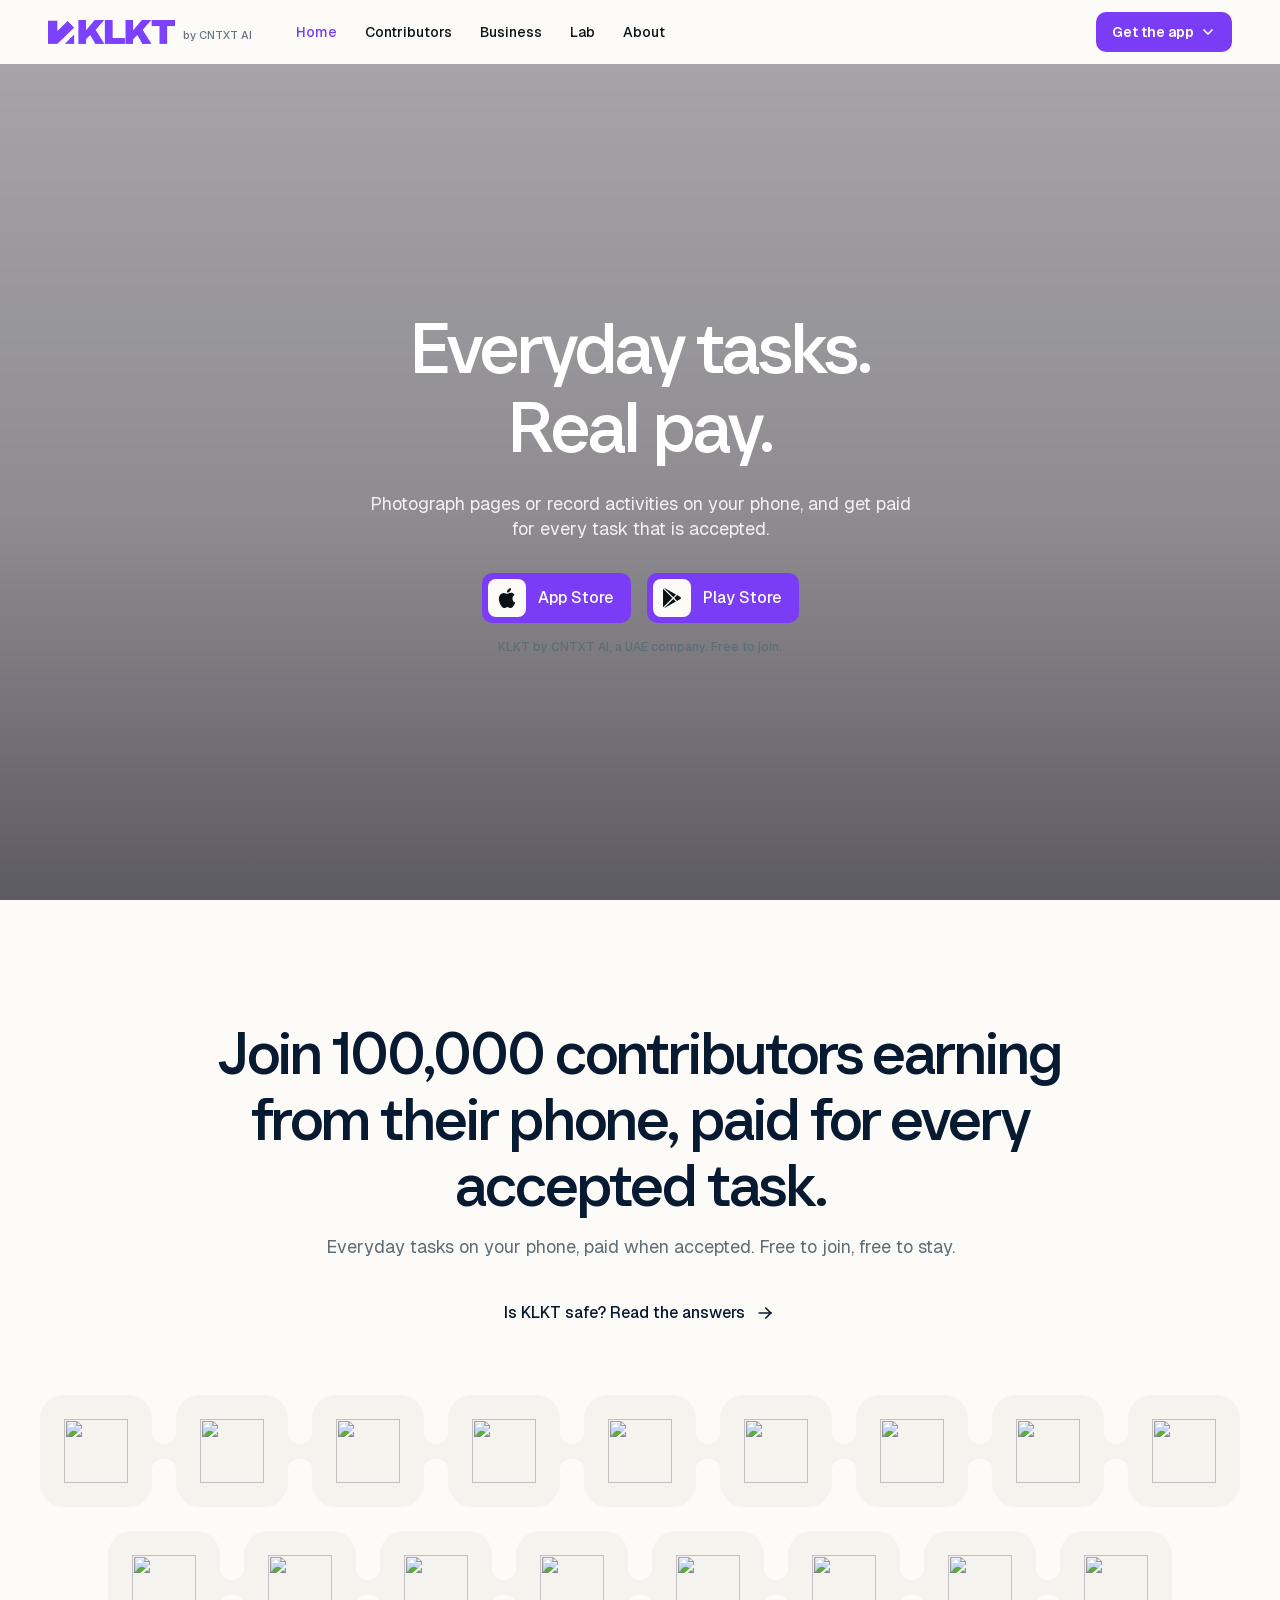
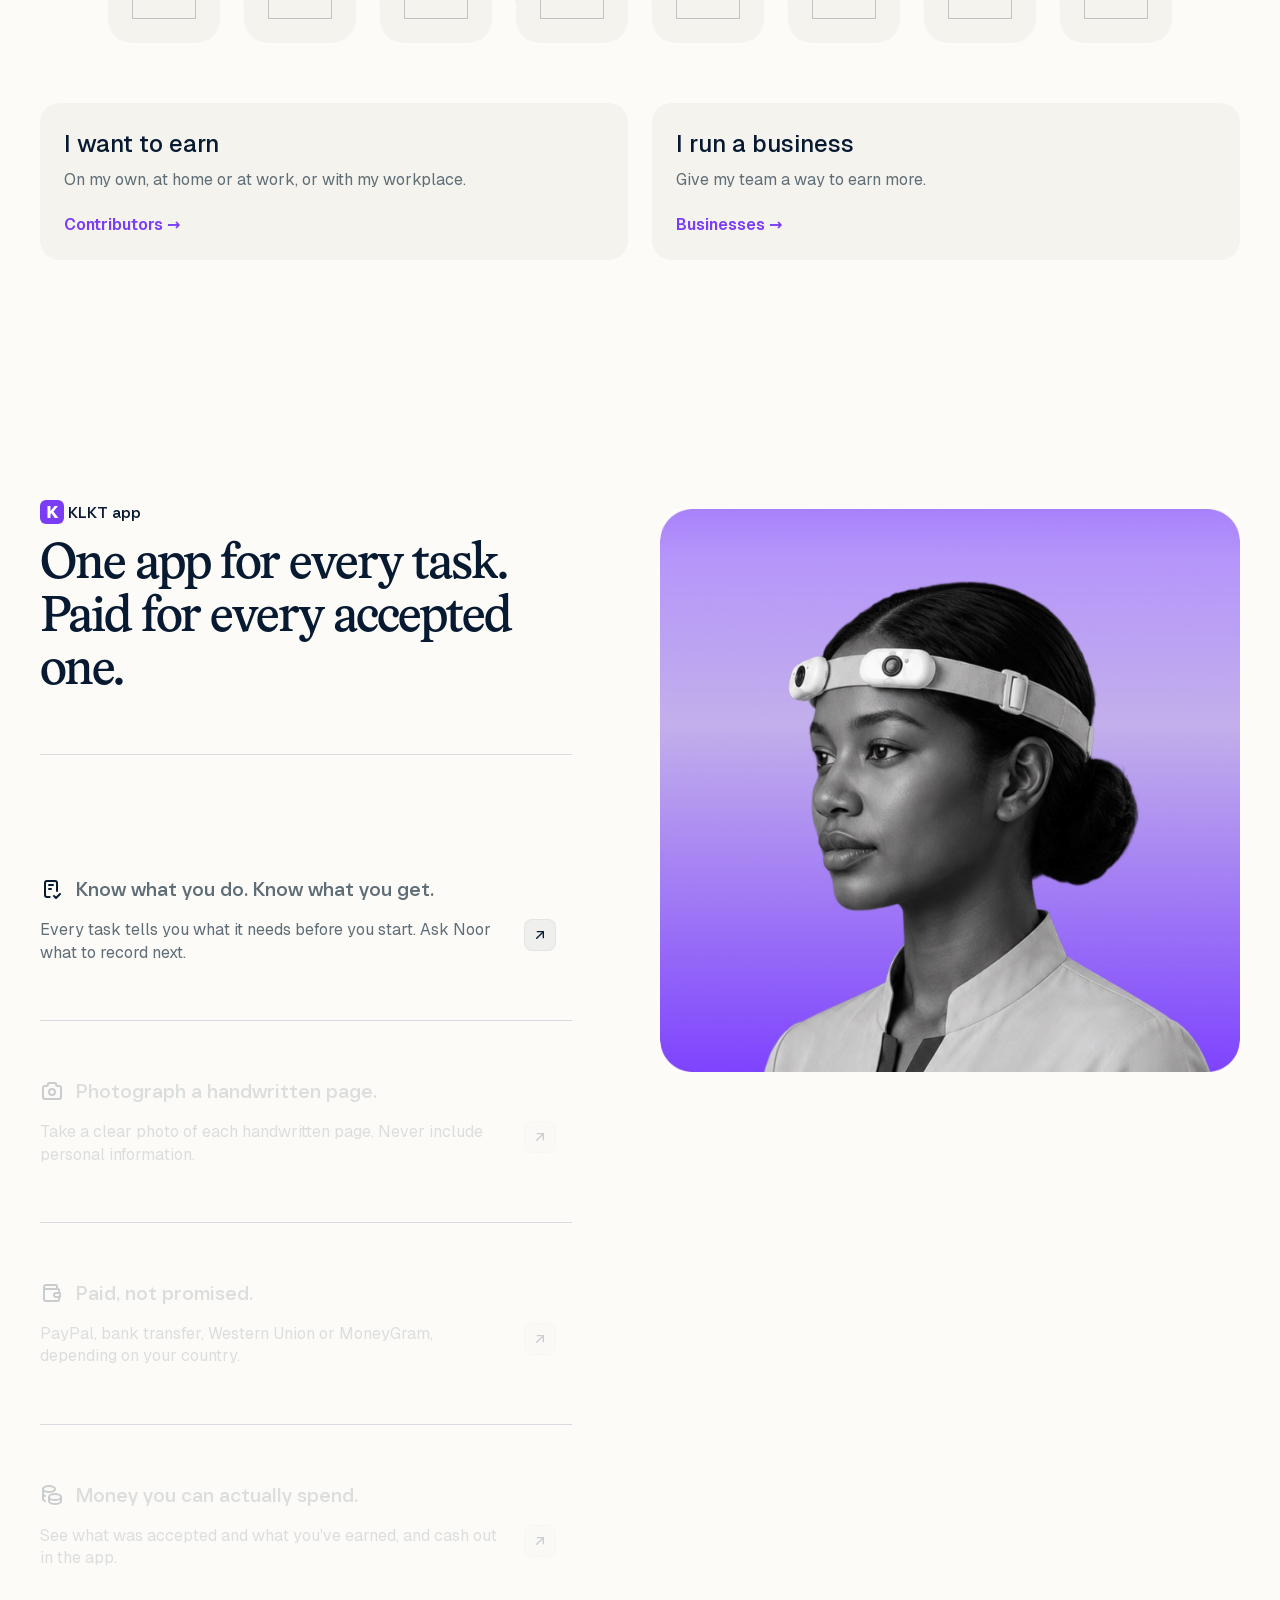
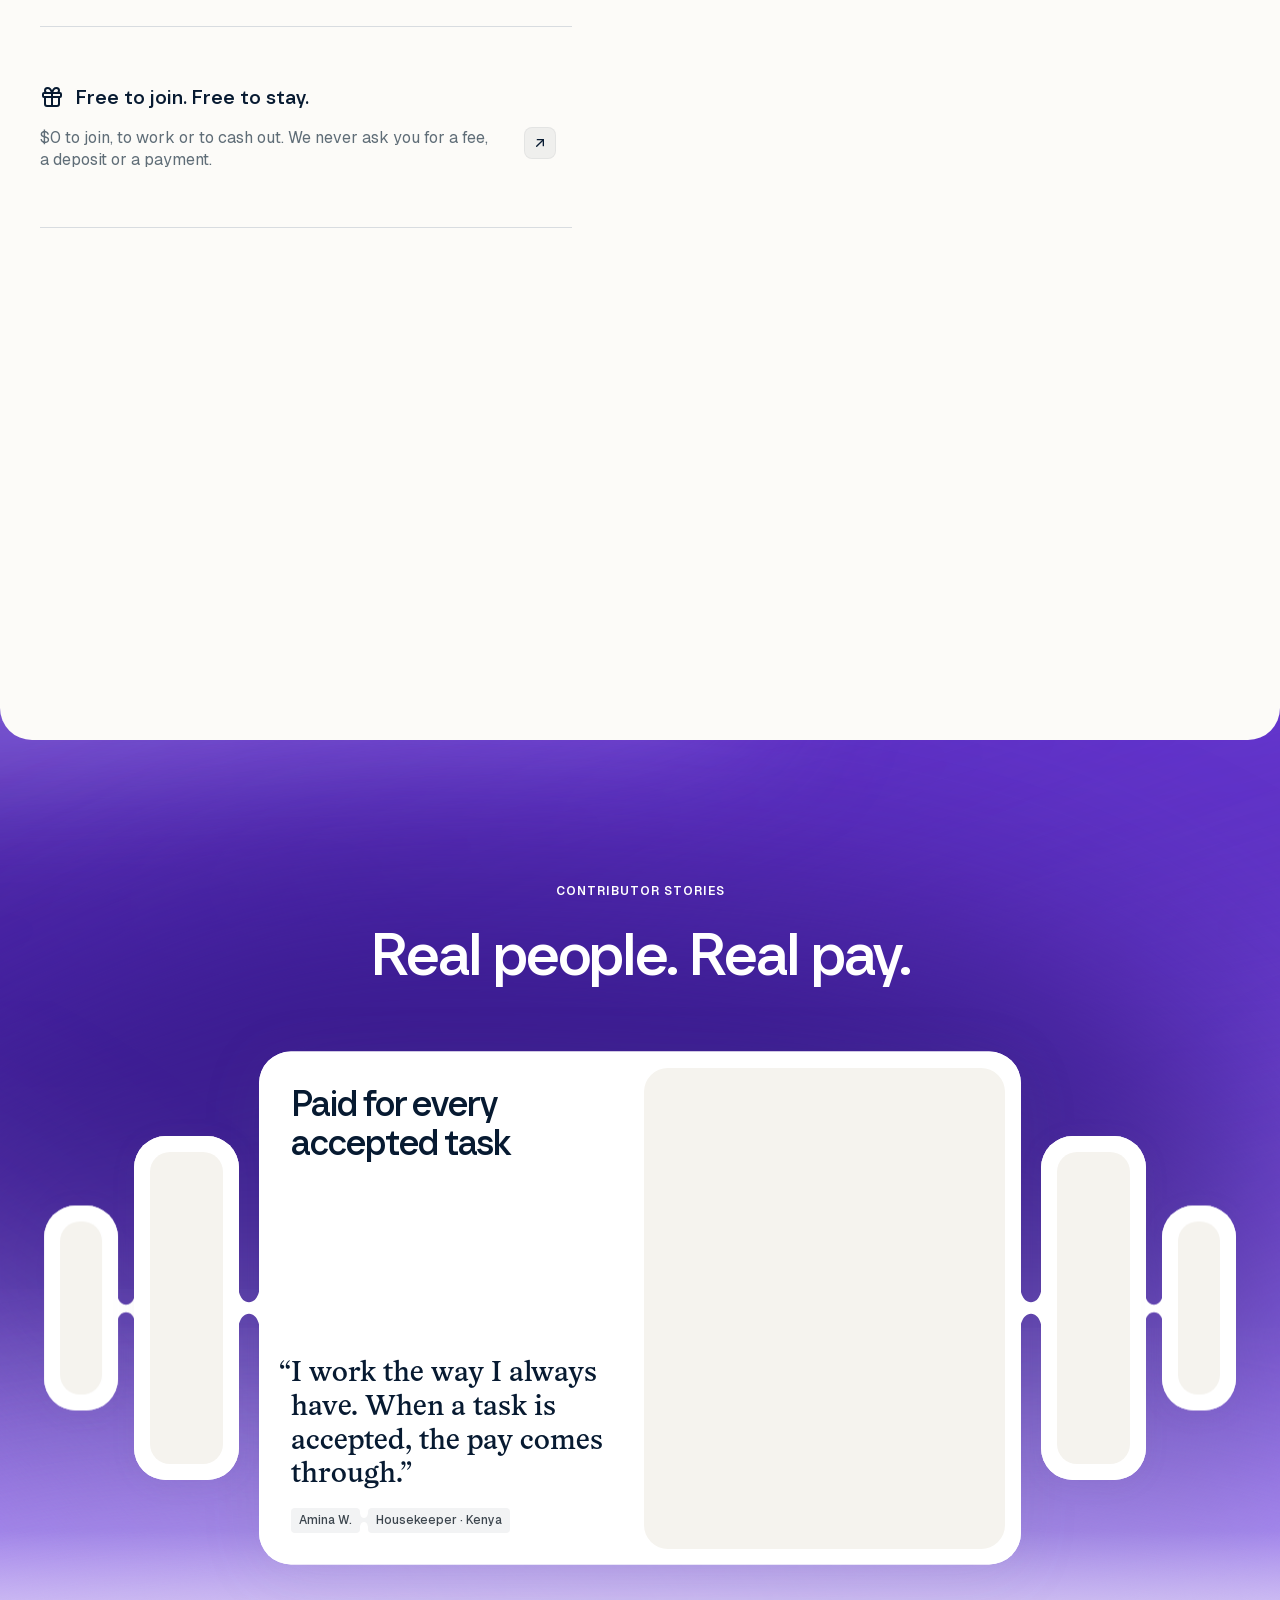
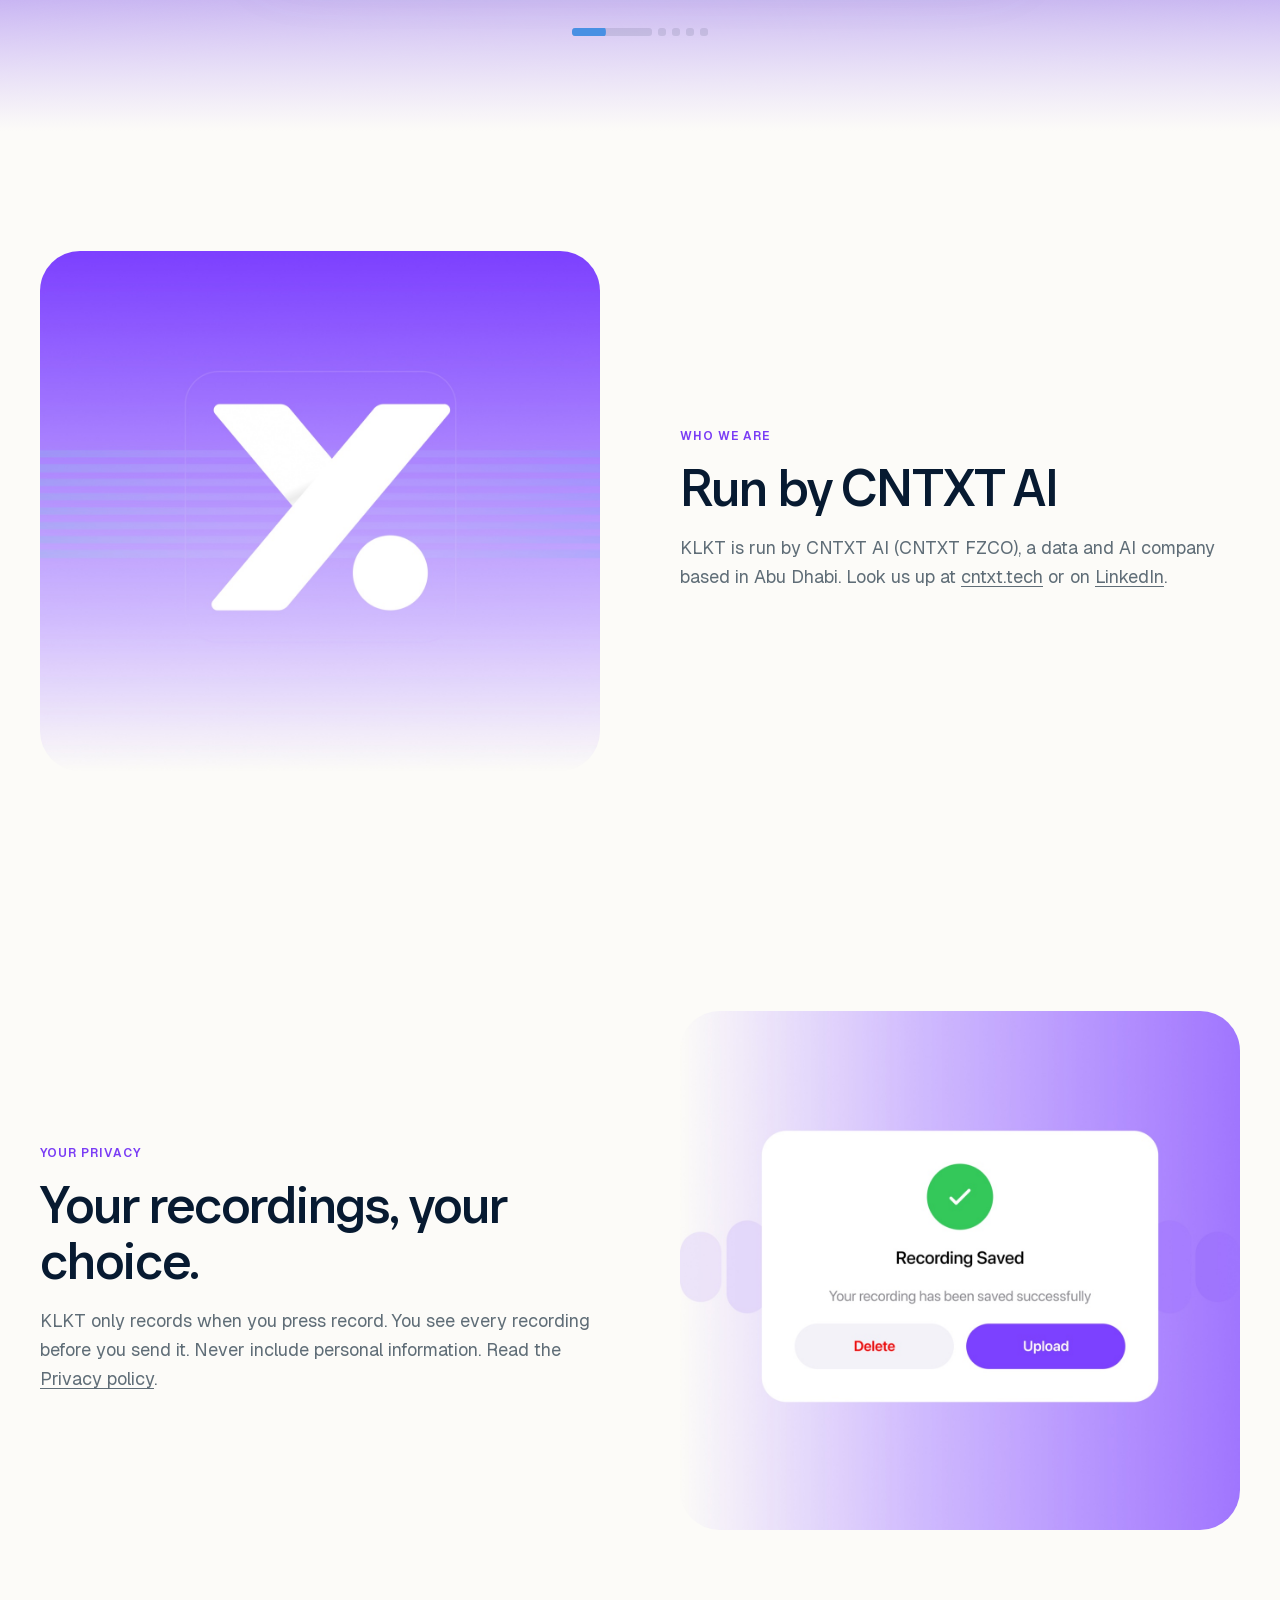
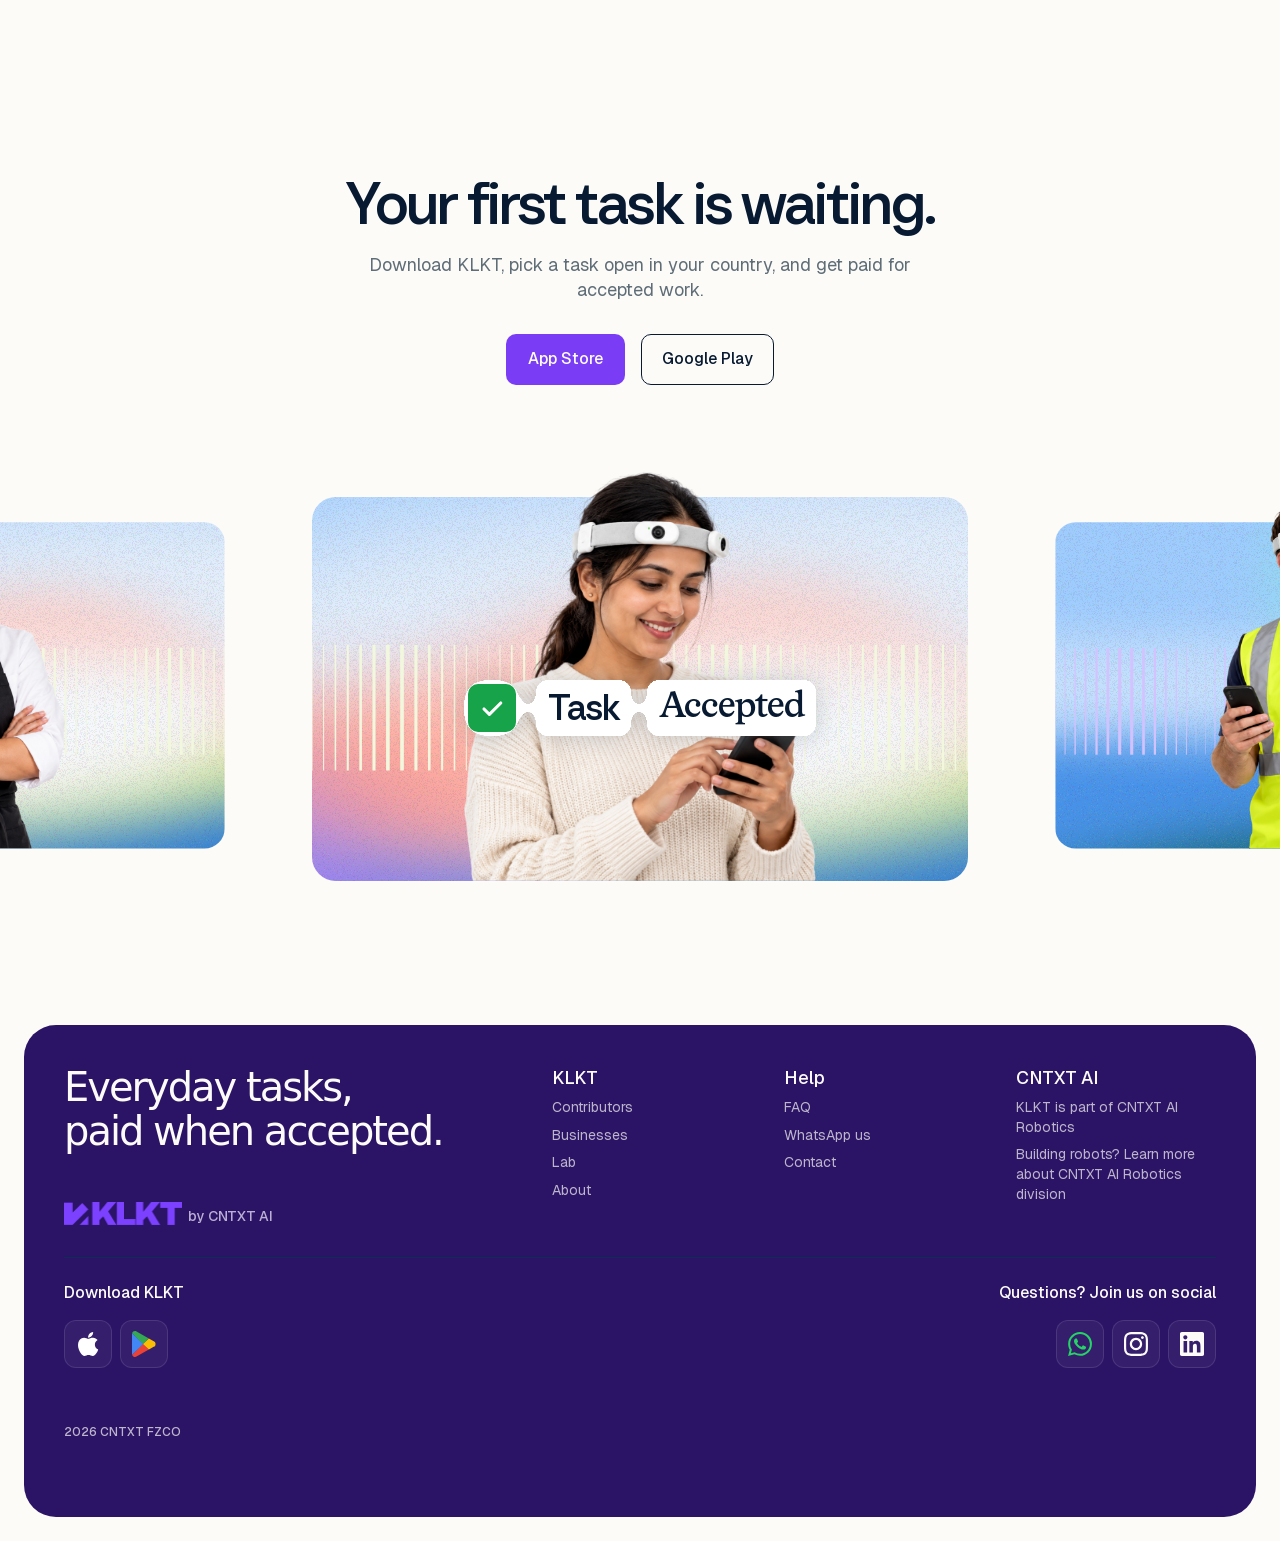
==== index.html @ 57161ffd "KLKT site: purple buttons, dark purple footer, remove Intercom chat, page titles and favicon" ====
<html lang="en" class="gab-dismissed" data-browser-extension-detection-initialized="true" style="--header-height: 64px;"><head>
		<script type="text/javascript" src="https://evs.s.calendly.com/next-integrations/middleware/analytics.js-middleware-braze-deduplicate/latest/analytics.js-middleware-braze-deduplicate.js.gz" async="" status="loaded"></script><script type="text/javascript" src="https://evs.s.calendly.com/next-integrations/actions/braze-cloud-plugins/c3dbe2dde9d1804663f0.js" async="" status="loaded"></script><script type="text/javascript" src="https://evs.s.calendly.com/next-integrations/actions/amplitude-plugins/f12a4347e1080fb88155.js" async="" status="loaded"></script><script async="" type="text/javascript" id="__radar__" data-settings="{&quot;cdn&quot;:&quot;cdn.claydar.com&quot;,&quot;apiEndpoint&quot;:&quot;https://api.claydar.com&quot;,&quot;profileId&quot;:&quot;cCpNK8AfM9&quot;,&quot;namespace&quot;:&quot;Claydar&quot;}" src="https://cdn.claydar.com/releases/latest/radar.min.js"></script><script src="https://x.clearbitjs.com/v2/pk_65525065faa0a9836c4105caaab84789/tracking.min.js" referrerpolicy="strict-origin-when-cross-origin" async=""></script><script src="https://x.clearbitjs.com/v2/pk_65525065faa0a9836c4105caaab84789/destinations.min.js" referrerpolicy="strict-origin-when-cross-origin" async=""></script><script type="text/javascript" async="" src="//munchkin.marketo.net/165/munchkin.js"></script><script async="" src="https://snap.licdn.com/li.lms-analytics/insight.old.min.js"></script><script type="text/javascript" async="" src="https://snap.licdn.com/li.lms-analytics/insight.min.js"></script><script type="text/javascript" async="" src="https://www.googletagmanager.com/gtag/js?id=AW-725106552&amp;cx=c&amp;gtm=4e69u2"></script><script async="" src="https://www.googletagmanager.com/gtm.js?id=GTM-W3RGHP8"></script><script>
			(function (m, a, z, e) {
				var s, t;
				try {
					t = m.sessionStorage.getItem('maze-us');
				} catch (err) {}

				if (!t) {
					t = new Date().getTime();
					try {
						m.sessionStorage.setItem('maze-us', t);
					} catch (err) {}
				}

				s = a.createElement('script');
				s.src = z + '?apiKey=' + e;
				s.crossorigin = 'crossorigin';
				s.async = true;
				a.getElementsByTagName('head')[0].appendChild(s);
				m.mazeUniversalSnippetApiKey = e;
			})(window, document, 'https://snippet.maze.co/maze-universal-loader.js', 'f7d8a032-7fe8-4549-a433-ecbaf290cbaa');
		</script><script src="https://snippet.maze.co/maze-universal-loader.js?apiKey=f7d8a032-7fe8-4549-a433-ecbaf290cbaa" async=""></script>
		<meta charset="utf-8"><link rel="icon" href="data:,"><meta name="viewport" content="width=device-width, initial-scale=1.0"><meta name="description" content="Photograph pages or record activities on your phone, and get paid for every task that is accepted. Free to join. Run by CNTXT AI, a UAE company."><meta name="slack-app-id" content="A01L99LFRD1"><title>KLKT by CNTXT AI: Everyday tasks. Real pay.</title><meta name="robots" content="index, follow"><link rel="canonical" href="https://calendly.com"><link rel="alternate" hreflang="x-default" href="https://calendly.com"><link rel="alternate" hreflang="en" href="https://calendly.com"><link rel="alternate" hreflang="fr" href="https://calendly.com/fr"><link rel="alternate" hreflang="es" href="https://calendly.com/es"><link rel="alternate" hreflang="de" href="https://calendly.com/de"><link rel="alternate" hreflang="pt" href="https://calendly.com/pt"><meta property="og:title" content="KLKT by CNTXT AI: Everyday tasks. Real pay."><meta property="og:description" content="Photograph pages or record activities on your phone, and get paid for every task that is accepted. Free to join. Run by CNTXT AI, a UAE company."><meta property="og:url" content="https://calendly.com"><meta property="og:site_name" content="KLKT by CNTXT AI"><meta property="og:image" content="https://calendly.com/media/OgImage-v2.png"><meta property="og:type" content="website"><meta name="twitter:card" content="summary_large_image"><meta name="twitter:title" content="KLKT by CNTXT AI: Everyday tasks. Real pay."><meta name="twitter:description" content="Photograph pages or record activities on your phone, and get paid for every task that is accepted. Free to join. Run by CNTXT AI, a UAE company."><meta name="twitter:image" content="https://calendly.com/media/OgImage-v2.png"><script type="application/ld+json">{"@context":"https://schema.org","@graph":[{"@type":"Organization","@id":"https://calendly.com#organization","name":"Calendly","url":"https://calendly.com","logo":{"@type":"ImageObject","@id":"https://calendly.com#logo","url":"https://calendly.com/media/logo.svg","contentUrl":"https://calendly.com/media/logo.svg"},"sameAs":["https://x.com/calendly","https://www.facebook.com/Calendly","https://www.instagram.com/calendly","https://www.youtube.com/c/Calendly","https://www.linkedin.com/company/calendly/life/lifeatcalendly"]},{"@type":"WebSite","@id":"https://calendly.com#website","url":"https://calendly.com","name":"Calendly","publisher":{"@id":"https://calendly.com#organization"}}]}</script><script>(function(){const sidecarClientKey = "client-P1rPx0qCePYh8uvPAHpIxoJ3PTiKIbrto2nhpxbj4hC";
const sidecarEnvironment = "production";
const sidecarEnabled = false;
const sidecarScriptUrl = "";

(function () {
	const sidecarScriptId = 'statsig-sidecar-script';
	const stableIdStorageKey = 'STATSIG_LOCAL_STORAGE_STABLE_ID';
	const targetingGroup = 'C0004';
	const fallbackTimeoutMs = 3000;

	function getCookie(name) {
		const prefix = name + '=';
		const cookie = document.cookie.split('; ').find(function (value) {
			return value.indexOf(prefix) === 0;
		});

		if (!cookie) return null;

		try {
			return decodeURIComponent(cookie.slice(prefix.length));
		} catch {
			return null;
		}
	}

	function getOptanonGroups() {
		const value = getCookie('OptanonConsent');
		if (!value) return null;

		const groupsParam = value.split('&').find(function (part) {
			return part.indexOf('groups=') === 0;
		});
		if (!groupsParam) return null;

		return groupsParam.slice('groups='.length).split(',').filter(function (group) {
			return group.slice(-2) === ':1';
		}).map(function (group) {
			return group.split(':')[0];
		});
	}

	function getActiveGroups() {
		// Match the shared OneTrust helper: an initialized empty runtime
		// value must override a stale OptanonConsent cookie.
		if (typeof window.OnetrustActiveGroups === 'string') {
			return window.OnetrustActiveGroups.split(',').filter(Boolean);
		}

		const cookieGroups = getOptanonGroups();

		return cookieGroups || [];
	}

	function targetingConsentGranted() {
		return getActiveGroups().indexOf(targetingGroup) !== -1;
	}

	function syncConsentMarker() {
		window.__calendlyStatsigTargetingConsentGranted = targetingConsentGranted();
	}

	function getStorageValue(key) {
		try {
			return localStorage.getItem(key);
		} catch {
			return null;
		}
	}

	function setStorageValue(key, value) {
		try {
			localStorage.setItem(key, value);
		} catch {
			// Storage can be unavailable in privacy-restricted browsers.
		}
	}

	function getAnonymousId() {
		let anonymousId = getCookie('cal_anonymous_id');
		if (anonymousId) return anonymousId;
		if (!window.crypto || !window.crypto.randomUUID) return '';

		anonymousId = window.crypto.randomUUID();
		const expires = new Date();
		expires.setFullYear(expires.getFullYear() + 1);
		document.cookie = 'cal_anonymous_id=' + encodeURIComponent(anonymousId)
						+ '; expires=' + expires.toUTCString() + '; path=/; SameSite=Lax';

		return anonymousId;
	}

	function getStableId() {
		const existingId = getStorageValue(stableIdStorageKey);
		if (existingId) return existingId;
		if (!window.crypto || !window.crypto.randomUUID) return '';

		const stableId = window.crypto.randomUUID();
		setStorageValue(stableIdStorageKey, stableId);

		return stableId;
	}

	function buildUser() {
		const hasTargetingConsent = targetingConsentGranted();
		const existingAnonymousId = getCookie('cal_anonymous_id');
		const anonymousId = hasTargetingConsent ? getAnonymousId() : existingAnonymousId;
		const stableId = hasTargetingConsent ? getStableId() : '';
		const userId = getStorageValue('ajs_user_id') || anonymousId || undefined;
		const userData = getStorageValue('userData');
		let email;

		try {
			email = userData ? JSON.parse(userData).email : undefined;
		} catch {
			email = undefined;
		}

		return {
			userID: userId,
			customIDs: {
				...(anonymousId && { cal_anonymous_id: anonymousId }),
				...(stableId && { stableID: stableId }),
			},
			email: email,
			locale: (document.documentElement.lang || 'en-US').replace('-US', ''),
			custom: {
				loggedIn: getStorageValue('CALENDLY_AUTHENTICATED_USER_STATUS') === 'true',
				screenWidth: window.innerWidth,
			},
		};
	}

	window.__calendlyStatsigGetUser = function () {
		const user = buildUser();
		window.statsigUser = user;

		return user;
	};

	function getScriptUrl() {
		if (!sidecarEnabled || !sidecarScriptUrl) return null;

		const url = new URL(sidecarScriptUrl, window.location.origin);
		if (!url.searchParams.has('apikey')) url.searchParams.set('apikey', sidecarClientKey);

		return url.toString();
	}

	function runtimeOptions() {
		return {
			loggingEnabled: 'browser-only',
			disableStorage: false,
			networkConfig: {
				api: 'https://ss.calendly.com',
				logEventUrl: 'https://ss.calendly.com/prod-health',
				initializeUrl: 'https://ss.calendly.com/prod-sync',
			},
			environment: sidecarEnvironment ? { tier: sidecarEnvironment } : undefined,
		};
	}

	function clearVisualFallback() {
		document.documentElement.removeAttribute('data-statsig-sidecar-pending');
	}

	function startVisualFallback() {
		document.documentElement.setAttribute('data-statsig-sidecar-pending', 'true');
		window.setTimeout(function () {
			if (!window.__calendlyStatsigSidecarLoaded) clearVisualFallback();
		}, fallbackTimeoutMs);
	}

	function handleSidecarLoad() {
		if (window.__calendlyStatsigSidecarRevoked || !targetingConsentGranted()) {
			const script = document.getElementById(sidecarScriptId);
			if (script) script.remove();
			window.__calendlyStatsigSidecarLoading = false;
			clearVisualFallback();

			return;
		}

		window.__calendlyStatsigSidecarLoaded = true;
		window.__calendlyStatsigSidecarLoading = false;
		clearVisualFallback();
	}

	function handleSidecarError() {
		window.__calendlyStatsigSidecarLoading = false;
		window.__calendlyStatsigSidecarLoaded = false;
		clearVisualFallback();
	}

	window.__calendlyStatsigSidecarOnload = handleSidecarLoad;
	window.__calendlyStatsigSidecarOnerror = handleSidecarError;
	syncConsentMarker();
	window.__calendlyStatsigSidecarExposureQueue = window.__calendlyStatsigSidecarExposureQueue || [];
	window.statsigSidecarConfig = {
		onExperimentEvaluation: function (event) {
			const experiment = event && (event.experimentName || event.experiment?.name);
			const group = event && event.groupName;
			if (!experiment || !group) return;

			const exposure = {
				experiment: experiment,
				group: group
			};
			window.__calendlyStatsigSidecarExposureQueue.push(exposure);
			window.dispatchEvent(new CustomEvent('calendly:statsig-sidecar-exposure', { detail: exposure }));
		},
	};

	function loadSidecar(synchronous) {
		if (!sidecarEnabled || !targetingConsentGranted()) return;
		if (window.__calendlyStatsigSidecarLoaded || window.__calendlyStatsigSidecarLoading) return;
		if (document.getElementById(sidecarScriptId)) return;

		window.__calendlyStatsigSidecarRevoked = false;
		const user = window.__calendlyStatsigGetUser();
		const source = getScriptUrl();
		if (!user || !source) return;

		window.statsigOptions = runtimeOptions();
		window.__calendlyStatsigSidecarLoading = true;
		if (!synchronous) startVisualFallback();

		if (synchronous && document.readyState === 'loading') {
			const escapedSource = source.replace(/&/g, '&amp;').replace(/"/g, '&quot;');
			document.write(
				'<script id="' + sidecarScriptId + '" src="' + escapedSource
							+ '" onload="window.__calendlyStatsigSidecarOnload()"'
							+ ' onerror="window.__calendlyStatsigSidecarOnerror()"><\\/script>',
			);

			return;
		}

		const script = document.createElement('script');
		script.id = sidecarScriptId;
		script.src = source;
		script.async = false;
		script.onload = handleSidecarLoad;
		script.onerror = handleSidecarError;
		document.head.appendChild(script);
	}

	function revokeSidecar() {
		window.__calendlyStatsigSidecarRevoked = true;
		const script = document.getElementById(sidecarScriptId);
		const hadPendingRuntime = Boolean(script || window.__calendlyStatsigSidecarLoading);
		if (script && !window.__calendlyStatsigSidecarLoaded) script.remove();
		window.__calendlyStatsigSidecarLoading = false;
		clearVisualFallback();

		const instance = window.StatsigSidecar && window.StatsigSidecar.getStatsigInstance
			? window.StatsigSidecar.getStatsigInstance()
			: window.__STATSIG__ && window.__STATSIG__.instance
				? window.__STATSIG__.instance()
				: null;

		if (instance && instance.updateRuntimeOptions) {
			instance.updateRuntimeOptions({
				loggingEnabled: 'disabled',
				disableStorage: true,
			});
		}

		if ((window.__calendlyStatsigSidecarLoaded || hadPendingRuntime)
						&& !window.__calendlyStatsigSidecarRevocationHandled) {
			window.__calendlyStatsigSidecarRevocationHandled = true;
			window.location.reload();
		}
	}

	loadSidecar(true);
	window.addEventListener('OneTrustGroupsUpdated', function () {
		syncConsentMarker();
		if (targetingConsentGranted()) {
			loadSidecar(false);
		} else {
			revokeSidecar();
		}
	});
	window.addEventListener('calendly:statsig-consent-granted', function (event) {
		const { user } = (event && event.detail) || {};
		if (user) window.statsigUser = user;
		loadSidecar(false);
	});
}());
})();</script><style>
			[data-statsig-experiment-pending] {
				visibility: hidden;
			}
		</style><script type="module" src="/_astro/StatsigSectionExperiments.astro_astro_type_script_index_0_lang.CC1YkrfI.js"></script><script>(function(){const gtmId = "GTM-W3RGHP8";

    (function (w, d, s, l, i) {
    	w[l] = w[l] || [];
    	w[l].push({
    		'gtm.start': new Date().getTime(),
    		'event': 'gtm.js',
    	});
    	const [f] = d.getElementsByTagName(s);
    	const j = d.createElement(s);
    	const dl = l !== 'dataLayer' ? '&l=' + l : '';
    	j.async = true;
    	j.src = 'https://www.googletagmanager.com/gtm.js?id=' + i + dl;
    	f.parentNode.insertBefore(j, f);
    })(window, document, 'script', 'dataLayer', gtmId);
  })();</script><script>
	(function () {
		if (window.MktoForms2 || document.getElementById('marketo-forms2-script')) return;
		const script = document.createElement('script');
		script.src = 'https://pages.calendly.com/js/forms2/js/forms2.min.js';
		script.async = true;
		script.id = 'marketo-forms2-script';
		document.head.appendChild(script);
	})();
 </script><script src="https://pages.calendly.com/js/forms2/js/forms2.min.js" async="" id="marketo-forms2-script"></script><script type="module">var e=`ketch-script`;(()=>{if(typeof window>`u`||document.getElementById(e))return;window.semaphore=window.semaphore??[],window.ketch=function(){window.semaphore?.push(arguments)},new URLSearchParams(window.location.search).get(`privacy-center`)&&window.ketch(`showPreferences`);let t=document.createElement(`script`);t.id=e,t.type=`text/javascript`,t.src=`https://global.ketchcdn.com/web/v3/config/calendly/website_smart_tag/boot.js`,t.defer=!0,t.async=!0,document.head.appendChild(t)})();</script><link rel="stylesheet" href="/_astro/layouts.DsStj0DX.css"><style>[data-blog-post-anchors] :is(h2,h3,h4,h5,h6)[id]{scroll-margin-top:calc(var(--header-height) + var(--blog-nav-height) + 28px)}[data-longform-anchors] section[id]{scroll-margin-top:calc(var(--header-nav-height) + 64px)}@media (width>=1024px){[data-longform-anchors] section[id]{scroll-margin-top:var(--header-nav-height)}}
</style><link rel="stylesheet" href="/_astro/src.CY4XUkqM.css"><link rel="stylesheet" href="/_astro/PdfEmbed.DUl7Si7L.css"><link rel="stylesheet" href="/_astro/src.lnULwviv.css"><script src="https://snippet.maze.co/static/f25074e91eac4b4e07b36f3ce2a088e366ad951d/contextualScaffold.js" async=""></script><script type="application/javascript" async="" src="https://tracking.g2crowd.com/attribution_tracking/conversions/5374.js?p=https://calendly.com/&amp;e="></script><script type="text/javascript" async="" src="//munchkin.marketo.net/munchkin.js"></script><script id="ketch-script" type="text/javascript" src="https://global.ketchcdn.com/web/v3/config/calendly/website_smart_tag/boot.js" defer="" async=""></script><script src="https://cdn.cookielaw.org/scripttemplates/202508.2.0/otBannerSdk.js" async="" type="text/javascript"></script><style id="onetrust-style">#onetrust-banner-sdk .onetrust-vendors-list-handler{cursor:pointer;color:#1f96db;font-size:inherit;font-weight:bold;text-decoration:none;margin-left:5px}#onetrust-banner-sdk .onetrust-vendors-list-handler:hover{color:#1f96db}#onetrust-banner-sdk:focus{outline:2px solid #000;outline-offset:-2px}#onetrust-banner-sdk a:focus{outline:2px solid #000}#onetrust-banner-sdk #onetrust-accept-btn-handler,#onetrust-banner-sdk #onetrust-reject-all-handler,#onetrust-banner-sdk #onetrust-pc-btn-handler{outline-offset:1px}#onetrust-banner-sdk.ot-bnr-w-logo .ot-bnr-logo{height:64px;width:64px}#onetrust-banner-sdk .ot-tcf2-vendor-count.ot-text-bold{font-weight:bold}#onetrust-banner-sdk .ot-button-order-0{order:0}#onetrust-banner-sdk .ot-button-order-1{order:1}#onetrust-banner-sdk .ot-button-order-2{order:2}#onetrust-banner-sdk #onetrust-close-btn-container svg{height:10px;width:10px;pointer-events:none}#onetrust-banner-sdk .ot-close-icon,#onetrust-pc-sdk .ot-close-icon,#ot-sync-ntfy .ot-close-icon{background-size:contain;background-repeat:no-repeat;background-position:center;height:12px;width:12px}#onetrust-banner-sdk .powered-by-logo,#onetrust-banner-sdk .ot-pc-footer-logo a,#onetrust-pc-sdk .powered-by-logo,#onetrust-pc-sdk .ot-pc-footer-logo a,#ot-sync-ntfy .powered-by-logo,#ot-sync-ntfy .ot-pc-footer-logo a{background-size:contain;background-repeat:no-repeat;background-position:center;height:25px;width:152px;display:block;text-decoration:none;font-size:.75em}#onetrust-banner-sdk .powered-by-logo:hover,#onetrust-banner-sdk .ot-pc-footer-logo a:hover,#onetrust-pc-sdk .powered-by-logo:hover,#onetrust-pc-sdk .ot-pc-footer-logo a:hover,#ot-sync-ntfy .powered-by-logo:hover,#ot-sync-ntfy .ot-pc-footer-logo a:hover{color:#565656}#onetrust-banner-sdk h3 *,#onetrust-banner-sdk h4 *,#onetrust-banner-sdk h6 *,#onetrust-banner-sdk button *,#onetrust-banner-sdk a[data-parent-id] *,#onetrust-banner-sdk p[role=heading] *,#onetrust-pc-sdk h3 *,#onetrust-pc-sdk h4 *,#onetrust-pc-sdk h6 *,#onetrust-pc-sdk button *,#onetrust-pc-sdk a[data-parent-id] *,#onetrust-pc-sdk p[role=heading] *,#ot-sync-ntfy h3 *,#ot-sync-ntfy h4 *,#ot-sync-ntfy h6 *,#ot-sync-ntfy button *,#ot-sync-ntfy a[data-parent-id] *,#ot-sync-ntfy p[role=heading] *{font-size:inherit;font-weight:inherit;color:inherit}#onetrust-banner-sdk .ot-hide,#onetrust-pc-sdk .ot-hide,#ot-sync-ntfy .ot-hide{display:none !important}#onetrust-banner-sdk button.ot-link-btn:hover,#onetrust-pc-sdk button.ot-link-btn:hover,#ot-sync-ntfy button.ot-link-btn:hover{text-decoration:underline;opacity:1}#onetrust-pc-sdk .ot-sdk-row .ot-sdk-column{padding:0}#onetrust-pc-sdk .ot-sdk-container{padding-right:0}#onetrust-pc-sdk .ot-sdk-row{flex-direction:initial;width:100%}#onetrust-pc-sdk [type=checkbox]:checked,#onetrust-pc-sdk [type=checkbox]:not(:checked){pointer-events:initial}#onetrust-pc-sdk [type=checkbox]:disabled+label::before,#onetrust-pc-sdk [type=checkbox]:disabled+label:after,#onetrust-pc-sdk [type=checkbox]:disabled+label{pointer-events:none;opacity:.8}#onetrust-pc-sdk #vendor-list-content{transform:translate3d(0, 0, 0)}#onetrust-pc-sdk li input[type=checkbox]{z-index:1}#onetrust-pc-sdk li .ot-checkbox label{z-index:2}#onetrust-pc-sdk li .ot-checkbox input[type=checkbox]{height:auto;width:auto}#onetrust-pc-sdk li .host-title a,#onetrust-pc-sdk li .ot-host-name a,#onetrust-pc-sdk li .accordion-text,#onetrust-pc-sdk li .ot-acc-txt{z-index:2;position:relative}#onetrust-pc-sdk input{margin:3px .1ex}#onetrust-pc-sdk .pc-logo,#onetrust-pc-sdk .ot-pc-logo{height:60px;width:180px;background-position:center;background-size:contain;background-repeat:no-repeat;display:inline-flex;justify-content:center;align-items:center}#onetrust-pc-sdk .pc-logo img,#onetrust-pc-sdk .ot-pc-logo img{max-height:100%;max-width:100%}#onetrust-pc-sdk .pc-logo svg,#onetrust-pc-sdk .ot-pc-logo svg{height:60px;width:180px}#onetrust-pc-sdk #close-pc-btn-handler>svg{margin:auto;display:block;height:12px;width:12px}#onetrust-pc-sdk .screen-reader-only,#onetrust-pc-sdk .ot-scrn-rdr,.ot-sdk-cookie-policy .screen-reader-only,.ot-sdk-cookie-policy .ot-scrn-rdr{border:0;clip:rect(0 0 0 0);height:1px;margin:-1px;overflow:hidden;padding:0;position:absolute;width:1px}#onetrust-pc-sdk.ot-fade-in,.onetrust-pc-dark-filter.ot-fade-in,#onetrust-banner-sdk.ot-fade-in{animation-name:onetrust-fade-in;animation-duration:400ms;animation-timing-function:ease-in-out}#onetrust-pc-sdk.ot-hide{display:none !important}.onetrust-pc-dark-filter.ot-hide{display:none !important}#ot-sdk-btn.ot-sdk-show-settings,#ot-sdk-btn.optanon-show-settings{color:#fff;background-color:#468254;height:auto;white-space:normal;word-wrap:break-word;padding:.8em 2em;font-size:.8em;line-height:1.2;cursor:pointer;-moz-transition:.1s ease;-o-transition:.1s ease;-webkit-transition:1s ease;transition:.1s ease}#ot-sdk-btn.ot-sdk-show-settings:hover,#ot-sdk-btn.optanon-show-settings:hover{color:#fff;background-color:#2c6415}#ot-sdk-btn.ot-sdk-show-settings:active,#ot-sdk-btn.optanon-show-settings:active{color:#fff;background-color:#2c6415;border:1px solid rgba(162,192,169,.5)}.onetrust-pc-dark-filter{background:rgba(0,0,0,.5);z-index:2147483646;width:100%;height:100%;overflow:hidden;position:fixed;top:0;bottom:0;left:0}@keyframes onetrust-fade-in{0%{opacity:0}100%{opacity:1}}.ot-cookie-label{text-decoration:underline}@media only screen and (min-width: 426px)and (max-width: 896px)and (orientation: landscape){#onetrust-pc-sdk p{font-size:.75em}}#onetrust-banner-sdk .banner-option-input:focus+label{outline:1px solid #000;outline-style:auto}.category-vendors-list-handler+a:focus,.category-vendors-list-handler+a:focus-visible{outline:2px solid #000}#onetrust-pc-sdk .ot-userid-title{margin-top:10px}#onetrust-pc-sdk .ot-userid-title>span,#onetrust-pc-sdk .ot-userid-timestamp>span{font-weight:700}#onetrust-pc-sdk .ot-userid-desc{font-style:italic}#onetrust-pc-sdk .ot-host-desc a{pointer-events:initial}#onetrust-pc-sdk .ot-ven-hdr>p a{position:relative;z-index:2;pointer-events:initial}#onetrust-pc-sdk .ot-vnd-serv .ot-vnd-item .ot-vnd-info a,#onetrust-pc-sdk .ot-vs-list .ot-vnd-item .ot-vnd-info a{margin-right:auto}#onetrust-pc-sdk .ot-pc-footer-logo svg,#onetrust-pc-sdk .ot-pc-footer-logo img{width:136px;height:16px}#onetrust-pc-sdk .ot-pur-vdr-count{font-weight:400;font-size:.8em;padding-top:3px;display:block}#onetrust-pc-sdk p[role=heading] .ot-pur-vdr-count{font-weight:400 !important;font-size:.8em !important}#onetrust-banner-sdk .ot-optout-signal,#onetrust-pc-sdk .ot-optout-signal{border:1px solid #32ae88;border-radius:3px;padding:5px;margin-bottom:10px;background-color:#f9fffa;font-size:.85rem;line-height:2}#onetrust-banner-sdk .ot-optout-signal .ot-optout-icon,#onetrust-pc-sdk .ot-optout-signal .ot-optout-icon{display:inline;margin-right:5px}#onetrust-banner-sdk .ot-optout-signal svg,#onetrust-pc-sdk .ot-optout-signal svg{height:20px;width:30px}#onetrust-banner-sdk .ot-optout-signal svg.ot-source-sprite,#onetrust-pc-sdk .ot-optout-signal svg.ot-source-sprite{position:relative;bottom:-3px}#onetrust-banner-sdk .ot-optout-signal svg:not(.ot-source-sprite),#onetrust-pc-sdk .ot-optout-signal svg:not(.ot-source-sprite){transform:scale(0.5)}#onetrust-banner-sdk .ot-optout-signal svg:not(.ot-source-sprite) path,#onetrust-pc-sdk .ot-optout-signal svg:not(.ot-source-sprite) path{fill:#32ae88}#onetrust-consent-sdk .ot-general-modal{overflow:hidden;position:fixed;margin:0 auto;top:50%;left:50%;width:40%;padding:1.5rem;max-width:575px;min-width:575px;z-index:2147483647;border-radius:2.5px;transform:translate(-50%, -50%)}#onetrust-consent-sdk .ot-signature-health-group{margin-top:1rem;padding-left:1.25rem;padding-right:1.25rem;margin-bottom:.625rem;width:calc(100% - 2.5rem)}#onetrust-consent-sdk .ot-signature-health-group .ot-signature-health-form{gap:.5rem}#onetrust-consent-sdk .ot-signature-health .ot-signature-health-form{width:70%;gap:.35rem}#onetrust-consent-sdk .ot-signature-health .ot-signature-input{height:38px;padding:6px 10px;background-color:#fff;border:1px solid #d1d1d1;border-radius:4px;box-shadow:none;box-sizing:border-box}#onetrust-consent-sdk .ot-signature-health .ot-signature-subtitle{font-size:1.125rem}#onetrust-consent-sdk .ot-signature-health .ot-signature-group-title{font-size:1.25rem;font-weight:bold}#onetrust-consent-sdk .ot-signature-health,#onetrust-consent-sdk .ot-signature-health-group{display:flex;flex-direction:column;gap:1rem}#onetrust-consent-sdk .ot-signature-health .ot-signature-cont,#onetrust-consent-sdk .ot-signature-health-group .ot-signature-cont{display:flex;flex-direction:column;gap:.25rem}#onetrust-consent-sdk .ot-signature-health .ot-signature-paragraph,#onetrust-consent-sdk .ot-signature-health-group .ot-signature-paragraph{margin:0;line-height:20px;font-size:max(14px,.875rem)}#onetrust-consent-sdk .ot-signature-health .ot-health-signature-error,#onetrust-consent-sdk .ot-signature-health-group .ot-health-signature-error{color:#4d4d4d;font-size:min(12px,.75rem)}#onetrust-consent-sdk .ot-signature-health .ot-signature-buttons-cont,#onetrust-consent-sdk .ot-signature-health-group .ot-signature-buttons-cont{margin-top:max(.75rem,2%);gap:1rem;display:flex;justify-content:flex-end}#onetrust-consent-sdk .ot-signature-health .ot-signature-button,#onetrust-consent-sdk .ot-signature-health-group .ot-signature-button{flex:1;height:auto;color:#fff;cursor:pointer;line-height:1.2;min-width:125px;font-weight:600;font-size:.813em;border-radius:2px;padding:12px 10px;white-space:normal;word-wrap:break-word;word-break:break-word;background-color:#68b631;border:2px solid #68b631}#onetrust-consent-sdk .ot-signature-health .ot-signature-button.reject,#onetrust-consent-sdk .ot-signature-health-group .ot-signature-button.reject{background-color:#fff}#onetrust-consent-sdk .ot-input-field-cont{display:flex;flex-direction:column;gap:.5rem}#onetrust-consent-sdk .ot-input-field-cont .ot-signature-input{width:65%}#onetrust-consent-sdk .ot-signature-health-form{display:flex;flex-direction:column}#onetrust-consent-sdk .ot-signature-health-form .ot-signature-label{margin-bottom:0;line-height:20px;font-size:max(14px,.875rem)}#onetrust-consent-sdk #onetrust-sprite-svg{display:none}@media only screen and (max-width: 600px){#onetrust-consent-sdk .ot-general-modal{min-width:100%}#onetrust-consent-sdk .ot-signature-health .ot-signature-health-form{width:100%}#onetrust-consent-sdk .ot-input-field-cont .ot-signature-input{width:100%}}#onetrust-banner-sdk,#onetrust-pc-sdk,#ot-sdk-cookie-policy,#ot-sync-ntfy{font-size:16px}#onetrust-banner-sdk *,#onetrust-banner-sdk ::after,#onetrust-banner-sdk ::before,#onetrust-pc-sdk *,#onetrust-pc-sdk ::after,#onetrust-pc-sdk ::before,#ot-sdk-cookie-policy *,#ot-sdk-cookie-policy ::after,#ot-sdk-cookie-policy ::before,#ot-sync-ntfy *,#ot-sync-ntfy ::after,#ot-sync-ntfy ::before{-webkit-box-sizing:content-box;-moz-box-sizing:content-box;box-sizing:content-box}#onetrust-banner-sdk div,#onetrust-banner-sdk span,#onetrust-banner-sdk h1,#onetrust-banner-sdk h2,#onetrust-banner-sdk h3,#onetrust-banner-sdk h4,#onetrust-banner-sdk h5,#onetrust-banner-sdk h6,#onetrust-banner-sdk p,#onetrust-banner-sdk img,#onetrust-banner-sdk svg,#onetrust-banner-sdk button,#onetrust-banner-sdk section,#onetrust-banner-sdk a,#onetrust-banner-sdk label,#onetrust-banner-sdk input,#onetrust-banner-sdk ul,#onetrust-banner-sdk li,#onetrust-banner-sdk nav,#onetrust-banner-sdk table,#onetrust-banner-sdk thead,#onetrust-banner-sdk tr,#onetrust-banner-sdk td,#onetrust-banner-sdk tbody,#onetrust-banner-sdk .ot-main-content,#onetrust-banner-sdk .ot-toggle,#onetrust-banner-sdk #ot-content,#onetrust-banner-sdk #ot-pc-content,#onetrust-banner-sdk .checkbox,#onetrust-pc-sdk div,#onetrust-pc-sdk span,#onetrust-pc-sdk h1,#onetrust-pc-sdk h2,#onetrust-pc-sdk h3,#onetrust-pc-sdk h4,#onetrust-pc-sdk h5,#onetrust-pc-sdk h6,#onetrust-pc-sdk p,#onetrust-pc-sdk img,#onetrust-pc-sdk svg,#onetrust-pc-sdk button,#onetrust-pc-sdk section,#onetrust-pc-sdk a,#onetrust-pc-sdk label,#onetrust-pc-sdk input,#onetrust-pc-sdk ul,#onetrust-pc-sdk li,#onetrust-pc-sdk nav,#onetrust-pc-sdk table,#onetrust-pc-sdk thead,#onetrust-pc-sdk tr,#onetrust-pc-sdk td,#onetrust-pc-sdk tbody,#onetrust-pc-sdk .ot-main-content,#onetrust-pc-sdk .ot-toggle,#onetrust-pc-sdk #ot-content,#onetrust-pc-sdk #ot-pc-content,#onetrust-pc-sdk .checkbox,#ot-sdk-cookie-policy div,#ot-sdk-cookie-policy span,#ot-sdk-cookie-policy h1,#ot-sdk-cookie-policy h2,#ot-sdk-cookie-policy h3,#ot-sdk-cookie-policy h4,#ot-sdk-cookie-policy h5,#ot-sdk-cookie-policy h6,#ot-sdk-cookie-policy p,#ot-sdk-cookie-policy img,#ot-sdk-cookie-policy svg,#ot-sdk-cookie-policy button,#ot-sdk-cookie-policy section,#ot-sdk-cookie-policy a,#ot-sdk-cookie-policy label,#ot-sdk-cookie-policy input,#ot-sdk-cookie-policy ul,#ot-sdk-cookie-policy li,#ot-sdk-cookie-policy nav,#ot-sdk-cookie-policy table,#ot-sdk-cookie-policy thead,#ot-sdk-cookie-policy tr,#ot-sdk-cookie-policy td,#ot-sdk-cookie-policy tbody,#ot-sdk-cookie-policy .ot-main-content,#ot-sdk-cookie-policy .ot-toggle,#ot-sdk-cookie-policy #ot-content,#ot-sdk-cookie-policy #ot-pc-content,#ot-sdk-cookie-policy .checkbox,#ot-sync-ntfy div,#ot-sync-ntfy span,#ot-sync-ntfy h1,#ot-sync-ntfy h2,#ot-sync-ntfy h3,#ot-sync-ntfy h4,#ot-sync-ntfy h5,#ot-sync-ntfy h6,#ot-sync-ntfy p,#ot-sync-ntfy img,#ot-sync-ntfy svg,#ot-sync-ntfy button,#ot-sync-ntfy section,#ot-sync-ntfy a,#ot-sync-ntfy label,#ot-sync-ntfy input,#ot-sync-ntfy ul,#ot-sync-ntfy li,#ot-sync-ntfy nav,#ot-sync-ntfy table,#ot-sync-ntfy thead,#ot-sync-ntfy tr,#ot-sync-ntfy td,#ot-sync-ntfy tbody,#ot-sync-ntfy .ot-main-content,#ot-sync-ntfy .ot-toggle,#ot-sync-ntfy #ot-content,#ot-sync-ntfy #ot-pc-content,#ot-sync-ntfy .checkbox{font-family:inherit;font-weight:normal;-webkit-font-smoothing:auto;letter-spacing:normal;line-height:normal;padding:0;margin:0;height:auto;min-height:0;max-height:none;width:auto;min-width:0;max-width:none;border-radius:0;border:none;clear:none;float:none;position:static;bottom:auto;left:auto;right:auto;top:auto;text-align:left;text-decoration:none;text-indent:0;text-shadow:none;text-transform:none;white-space:normal;background:none;overflow:visible;vertical-align:baseline;visibility:visible;z-index:auto;box-shadow:none}#onetrust-banner-sdk img,#onetrust-pc-sdk img,#ot-sdk-cookie-policy img,#ot-sync-ntfy img{overflow:hidden !important}#onetrust-banner-sdk label:before,#onetrust-banner-sdk label:after,#onetrust-banner-sdk .checkbox:after,#onetrust-banner-sdk .checkbox:before,#onetrust-pc-sdk label:before,#onetrust-pc-sdk label:after,#onetrust-pc-sdk .checkbox:after,#onetrust-pc-sdk .checkbox:before,#ot-sdk-cookie-policy label:before,#ot-sdk-cookie-policy label:after,#ot-sdk-cookie-policy .checkbox:after,#ot-sdk-cookie-policy .checkbox:before,#ot-sync-ntfy label:before,#ot-sync-ntfy label:after,#ot-sync-ntfy .checkbox:after,#ot-sync-ntfy .checkbox:before{content:"";content:none}#onetrust-banner-sdk .ot-sdk-container,#onetrust-pc-sdk .ot-sdk-container,#ot-sdk-cookie-policy .ot-sdk-container{position:relative;width:100%;max-width:100%;margin:0 auto;padding:0 20px;box-sizing:border-box}#onetrust-banner-sdk .ot-sdk-column,#onetrust-banner-sdk .ot-sdk-columns,#onetrust-pc-sdk .ot-sdk-column,#onetrust-pc-sdk .ot-sdk-columns,#ot-sdk-cookie-policy .ot-sdk-column,#ot-sdk-cookie-policy .ot-sdk-columns{width:100%;float:left;box-sizing:border-box;padding:0;display:initial}@media(min-width: 400px){#onetrust-banner-sdk .ot-sdk-container,#onetrust-pc-sdk .ot-sdk-container,#ot-sdk-cookie-policy .ot-sdk-container{width:90%;padding:0}}@media(min-width: 550px){#onetrust-banner-sdk .ot-sdk-container,#onetrust-pc-sdk .ot-sdk-container,#ot-sdk-cookie-policy .ot-sdk-container{width:100%}#onetrust-banner-sdk .ot-sdk-column,#onetrust-banner-sdk .ot-sdk-columns,#onetrust-pc-sdk .ot-sdk-column,#onetrust-pc-sdk .ot-sdk-columns,#ot-sdk-cookie-policy .ot-sdk-column,#ot-sdk-cookie-policy .ot-sdk-columns{margin-left:4%}#onetrust-banner-sdk .ot-sdk-column:first-child,#onetrust-banner-sdk .ot-sdk-columns:first-child,#onetrust-pc-sdk .ot-sdk-column:first-child,#onetrust-pc-sdk .ot-sdk-columns:first-child,#ot-sdk-cookie-policy .ot-sdk-column:first-child,#ot-sdk-cookie-policy .ot-sdk-columns:first-child{margin-left:0}#onetrust-banner-sdk .ot-sdk-two.ot-sdk-columns,#onetrust-pc-sdk .ot-sdk-two.ot-sdk-columns,#ot-sdk-cookie-policy .ot-sdk-two.ot-sdk-columns{width:13.3333333333%}#onetrust-banner-sdk .ot-sdk-three.ot-sdk-columns,#onetrust-pc-sdk .ot-sdk-three.ot-sdk-columns,#ot-sdk-cookie-policy .ot-sdk-three.ot-sdk-columns{width:22%}#onetrust-banner-sdk .ot-sdk-four.ot-sdk-columns,#onetrust-pc-sdk .ot-sdk-four.ot-sdk-columns,#ot-sdk-cookie-policy .ot-sdk-four.ot-sdk-columns{width:30.6666666667%}#onetrust-banner-sdk .ot-sdk-eight.ot-sdk-columns,#onetrust-pc-sdk .ot-sdk-eight.ot-sdk-columns,#ot-sdk-cookie-policy .ot-sdk-eight.ot-sdk-columns{width:65.3333333333%}#onetrust-banner-sdk .ot-sdk-nine.ot-sdk-columns,#onetrust-pc-sdk .ot-sdk-nine.ot-sdk-columns,#ot-sdk-cookie-policy .ot-sdk-nine.ot-sdk-columns{width:74%}#onetrust-banner-sdk .ot-sdk-ten.ot-sdk-columns,#onetrust-pc-sdk .ot-sdk-ten.ot-sdk-columns,#ot-sdk-cookie-policy .ot-sdk-ten.ot-sdk-columns{width:82.6666666667%}#onetrust-banner-sdk .ot-sdk-eleven.ot-sdk-columns,#onetrust-pc-sdk .ot-sdk-eleven.ot-sdk-columns,#ot-sdk-cookie-policy .ot-sdk-eleven.ot-sdk-columns{width:91.3333333333%}#onetrust-banner-sdk .ot-sdk-twelve.ot-sdk-columns,#onetrust-pc-sdk .ot-sdk-twelve.ot-sdk-columns,#ot-sdk-cookie-policy .ot-sdk-twelve.ot-sdk-columns{width:100%;margin-left:0}}#onetrust-banner-sdk h1,#onetrust-banner-sdk h2,#onetrust-banner-sdk h3,#onetrust-banner-sdk h4,#onetrust-banner-sdk h5,#onetrust-banner-sdk h6,#onetrust-banner-sdk p[role=heading],#onetrust-pc-sdk h1,#onetrust-pc-sdk h2,#onetrust-pc-sdk h3,#onetrust-pc-sdk h4,#onetrust-pc-sdk h5,#onetrust-pc-sdk h6,#onetrust-pc-sdk p[role=heading],#ot-sdk-cookie-policy h1,#ot-sdk-cookie-policy h2,#ot-sdk-cookie-policy h3,#ot-sdk-cookie-policy h4,#ot-sdk-cookie-policy h5,#ot-sdk-cookie-policy h6,#ot-sdk-cookie-policy p[role=heading]{margin-top:0;font-weight:600;font-family:inherit}#onetrust-banner-sdk h1,#onetrust-pc-sdk h1,#ot-sdk-cookie-policy h1{font-size:1.5rem;line-height:1.2}#onetrust-banner-sdk h2,#onetrust-pc-sdk h2,#ot-sdk-cookie-policy h2{font-size:1.5rem;line-height:1.25}#onetrust-banner-sdk h3,#onetrust-pc-sdk h3,#ot-sdk-cookie-policy h3{font-size:1.5rem;line-height:1.3}#onetrust-banner-sdk h4,#onetrust-pc-sdk h4,#ot-sdk-cookie-policy h4{font-size:1.5rem;line-height:1.35}#onetrust-banner-sdk h5,#onetrust-pc-sdk h5,#ot-sdk-cookie-policy h5{font-size:1.5rem;line-height:1.5}#onetrust-banner-sdk h6,#onetrust-pc-sdk h6,#ot-sdk-cookie-policy h6{font-size:1.5rem;line-height:1.6}@media(min-width: 550px){#onetrust-banner-sdk h1,#onetrust-pc-sdk h1,#ot-sdk-cookie-policy h1{font-size:1.5rem}#onetrust-banner-sdk h2,#onetrust-pc-sdk h2,#ot-sdk-cookie-policy h2{font-size:1.5rem}#onetrust-banner-sdk h3,#onetrust-pc-sdk h3,#ot-sdk-cookie-policy h3{font-size:1.5rem}#onetrust-banner-sdk h4,#onetrust-pc-sdk h4,#ot-sdk-cookie-policy h4{font-size:1.5rem}#onetrust-banner-sdk h5,#onetrust-pc-sdk h5,#ot-sdk-cookie-policy h5{font-size:1.5rem}#onetrust-banner-sdk h6,#onetrust-pc-sdk h6,#ot-sdk-cookie-policy h6{font-size:1.5rem}}#onetrust-banner-sdk p:not([role=heading]),#onetrust-pc-sdk p:not([role=heading]),#ot-sdk-cookie-policy p:not([role=heading]){margin:0 0 1em 0;font-family:inherit;line-height:normal}#onetrust-banner-sdk a,#onetrust-pc-sdk a,#ot-sdk-cookie-policy a{color:#565656;text-decoration:underline}#onetrust-banner-sdk a:hover,#onetrust-pc-sdk a:hover,#ot-sdk-cookie-policy a:hover{color:#565656;text-decoration:none}#onetrust-banner-sdk .ot-sdk-button,#onetrust-banner-sdk button,#onetrust-pc-sdk .ot-sdk-button,#onetrust-pc-sdk button,#ot-sdk-cookie-policy .ot-sdk-button,#ot-sdk-cookie-policy button{margin-bottom:1rem;font-family:inherit}#onetrust-banner-sdk .ot-sdk-button,#onetrust-banner-sdk button,#onetrust-pc-sdk .ot-sdk-button,#onetrust-pc-sdk button,#ot-sdk-cookie-policy .ot-sdk-button,#ot-sdk-cookie-policy button{display:inline-block;height:38px;padding:0 30px;color:#555;text-align:center;font-size:.9em;font-weight:400;line-height:38px;letter-spacing:.01em;text-decoration:none;white-space:nowrap;background-color:rgba(0,0,0,0);border-radius:2px;border:1px solid #bbb;cursor:pointer;box-sizing:border-box}#onetrust-banner-sdk .ot-sdk-button:hover,#onetrust-banner-sdk :not(.ot-leg-btn-container)>button:not(.ot-link-btn):hover,#onetrust-banner-sdk :not(.ot-leg-btn-container)>button:not(.ot-link-btn):focus,#onetrust-pc-sdk .ot-sdk-button:hover,#onetrust-pc-sdk :not(.ot-leg-btn-container)>button:not(.ot-link-btn):hover,#onetrust-pc-sdk :not(.ot-leg-btn-container)>button:not(.ot-link-btn):focus,#ot-sdk-cookie-policy .ot-sdk-button:hover,#ot-sdk-cookie-policy :not(.ot-leg-btn-container)>button:not(.ot-link-btn):hover,#ot-sdk-cookie-policy :not(.ot-leg-btn-container)>button:not(.ot-link-btn):focus{color:#333;border-color:#888;opacity:.9}#onetrust-banner-sdk .ot-sdk-button:focus,#onetrust-banner-sdk :not(.ot-leg-btn-container)>button:focus,#onetrust-pc-sdk .ot-sdk-button:focus,#onetrust-pc-sdk :not(.ot-leg-btn-container)>button:focus,#ot-sdk-cookie-policy .ot-sdk-button:focus,#ot-sdk-cookie-policy :not(.ot-leg-btn-container)>button:focus{outline:2px solid #000}#onetrust-banner-sdk .ot-sdk-button.ot-sdk-button-primary,#onetrust-banner-sdk button.ot-sdk-button-primary,#onetrust-banner-sdk input[type=submit].ot-sdk-button-primary,#onetrust-banner-sdk input[type=reset].ot-sdk-button-primary,#onetrust-banner-sdk input[type=button].ot-sdk-button-primary,#onetrust-pc-sdk .ot-sdk-button.ot-sdk-button-primary,#onetrust-pc-sdk button.ot-sdk-button-primary,#onetrust-pc-sdk input[type=submit].ot-sdk-button-primary,#onetrust-pc-sdk input[type=reset].ot-sdk-button-primary,#onetrust-pc-sdk input[type=button].ot-sdk-button-primary,#ot-sdk-cookie-policy .ot-sdk-button.ot-sdk-button-primary,#ot-sdk-cookie-policy button.ot-sdk-button-primary,#ot-sdk-cookie-policy input[type=submit].ot-sdk-button-primary,#ot-sdk-cookie-policy input[type=reset].ot-sdk-button-primary,#ot-sdk-cookie-policy input[type=button].ot-sdk-button-primary{color:#fff;background-color:#33c3f0;border-color:#33c3f0}#onetrust-banner-sdk .ot-sdk-button.ot-sdk-button-primary:hover,#onetrust-banner-sdk button.ot-sdk-button-primary:hover,#onetrust-banner-sdk input[type=submit].ot-sdk-button-primary:hover,#onetrust-banner-sdk input[type=reset].ot-sdk-button-primary:hover,#onetrust-banner-sdk input[type=button].ot-sdk-button-primary:hover,#onetrust-banner-sdk .ot-sdk-button.ot-sdk-button-primary:focus,#onetrust-banner-sdk button.ot-sdk-button-primary:focus,#onetrust-banner-sdk input[type=submit].ot-sdk-button-primary:focus,#onetrust-banner-sdk input[type=reset].ot-sdk-button-primary:focus,#onetrust-banner-sdk input[type=button].ot-sdk-button-primary:focus,#onetrust-pc-sdk .ot-sdk-button.ot-sdk-button-primary:hover,#onetrust-pc-sdk button.ot-sdk-button-primary:hover,#onetrust-pc-sdk input[type=submit].ot-sdk-button-primary:hover,#onetrust-pc-sdk input[type=reset].ot-sdk-button-primary:hover,#onetrust-pc-sdk input[type=button].ot-sdk-button-primary:hover,#onetrust-pc-sdk .ot-sdk-button.ot-sdk-button-primary:focus,#onetrust-pc-sdk button.ot-sdk-button-primary:focus,#onetrust-pc-sdk input[type=submit].ot-sdk-button-primary:focus,#onetrust-pc-sdk input[type=reset].ot-sdk-button-primary:focus,#onetrust-pc-sdk input[type=button].ot-sdk-button-primary:focus,#ot-sdk-cookie-policy .ot-sdk-button.ot-sdk-button-primary:hover,#ot-sdk-cookie-policy button.ot-sdk-button-primary:hover,#ot-sdk-cookie-policy input[type=submit].ot-sdk-button-primary:hover,#ot-sdk-cookie-policy input[type=reset].ot-sdk-button-primary:hover,#ot-sdk-cookie-policy input[type=button].ot-sdk-button-primary:hover,#ot-sdk-cookie-policy .ot-sdk-button.ot-sdk-button-primary:focus,#ot-sdk-cookie-policy button.ot-sdk-button-primary:focus,#ot-sdk-cookie-policy input[type=submit].ot-sdk-button-primary:focus,#ot-sdk-cookie-policy input[type=reset].ot-sdk-button-primary:focus,#ot-sdk-cookie-policy input[type=button].ot-sdk-button-primary:focus{color:#fff;background-color:#1eaedb;border-color:#1eaedb}#onetrust-banner-sdk input[type=text],#onetrust-pc-sdk input[type=text],#ot-sdk-cookie-policy input[type=text]{height:38px;padding:6px 10px;background-color:#fff;border:1px solid #d1d1d1;border-radius:4px;box-shadow:none;box-sizing:border-box}#onetrust-banner-sdk input[type=text],#onetrust-pc-sdk input[type=text],#ot-sdk-cookie-policy input[type=text]{-webkit-appearance:none;-moz-appearance:none;appearance:none}#onetrust-banner-sdk input[type=text]:focus,#onetrust-pc-sdk input[type=text]:focus,#ot-sdk-cookie-policy input[type=text]:focus{border:1px solid #000;outline:0}#onetrust-banner-sdk label,#onetrust-pc-sdk label,#ot-sdk-cookie-policy label{display:block;margin-bottom:.5rem;font-weight:600}#onetrust-banner-sdk input[type=checkbox],#onetrust-pc-sdk input[type=checkbox],#ot-sdk-cookie-policy input[type=checkbox]{display:inline}#onetrust-banner-sdk ul,#onetrust-pc-sdk ul,#ot-sdk-cookie-policy ul{list-style:circle inside}#onetrust-banner-sdk ul,#onetrust-pc-sdk ul,#ot-sdk-cookie-policy ul{padding-left:0;margin-top:0}#onetrust-banner-sdk ul ul,#onetrust-pc-sdk ul ul,#ot-sdk-cookie-policy ul ul{margin:1.5rem 0 1.5rem 3rem;font-size:90%}#onetrust-banner-sdk li,#onetrust-pc-sdk li,#ot-sdk-cookie-policy li{margin-bottom:1rem}#onetrust-banner-sdk th,#onetrust-banner-sdk td,#onetrust-pc-sdk th,#onetrust-pc-sdk td,#ot-sdk-cookie-policy th,#ot-sdk-cookie-policy td{padding:12px 15px;text-align:left;border-bottom:1px solid #e1e1e1}#onetrust-banner-sdk button,#onetrust-pc-sdk button,#ot-sdk-cookie-policy button{margin-bottom:1rem;font-family:inherit}#onetrust-banner-sdk .ot-sdk-container:after,#onetrust-banner-sdk .ot-sdk-row:after,#onetrust-pc-sdk .ot-sdk-container:after,#onetrust-pc-sdk .ot-sdk-row:after,#ot-sdk-cookie-policy .ot-sdk-container:after,#ot-sdk-cookie-policy .ot-sdk-row:after{content:"";display:table;clear:both}#onetrust-banner-sdk .ot-sdk-row,#onetrust-pc-sdk .ot-sdk-row,#ot-sdk-cookie-policy .ot-sdk-row{margin:0;max-width:none;display:block}#onetrust-banner-sdk{box-shadow:0 0 18px rgba(0,0,0,.2)}#onetrust-banner-sdk.otFloatingRounded{position:fixed;background-color:#fff;width:60%;max-width:700px;z-index:2147483645;border-radius:2.5px;bottom:2em;left:1em;font-size:16px;max-height:90%;overflow-y:auto;overflow-x:hidden}#onetrust-banner-sdk.otRelFont{font-size:1rem}#onetrust-banner-sdk.ot-bottom-left[dir=rtl]{right:1em}#onetrust-banner-sdk.ot-bottom-right{left:auto;right:1em}#onetrust-banner-sdk.ot-bottom-right[dir=rtl]{left:1em;right:auto}#onetrust-banner-sdk .accept-btn-only{float:none !important;width:100%}#onetrust-banner-sdk .cookie-settings-btn-only{width:100%}#onetrust-banner-sdk::-webkit-scrollbar{width:11px}#onetrust-banner-sdk::-webkit-scrollbar-thumb{border-radius:10px;background:#c1c1c1}#onetrust-banner-sdk{scrollbar-arrow-color:#c1c1c1;scrollbar-darkshadow-color:#c1c1c1;scrollbar-face-color:#c1c1c1;scrollbar-shadow-color:#c1c1c1}#onetrust-banner-sdk h3,#onetrust-banner-sdk p[aria-level="3"]{margin-bottom:0}#onetrust-banner-sdk h3,#onetrust-banner-sdk p{color:dimgray}#onetrust-banner-sdk .ot-sdk-container{padding:0;width:100%;margin:0}#onetrust-banner-sdk #onetrust-policy{margin-top:40px}#onetrust-banner-sdk .ot-optout-signal{margin:0 1.875rem .625rem 1.875rem}#onetrust-banner-sdk #onetrust-policy-title,#onetrust-banner-sdk #onetrust-button-group{float:left}#onetrust-banner-sdk #onetrust-button-group-parent{padding:10px 30px 4px 30px}#onetrust-banner-sdk .ot-gv-list-handler{padding:0 30px 10px 30px;font-size:.812em;margin-bottom:0;border:0;line-height:normal;height:auto;width:auto}#onetrust-banner-sdk #onetrust-policy-text,#onetrust-banner-sdk .ot-b-addl-desc{padding:0 30px 10px 30px;clear:both;font-size:.813em;line-height:1.5;margin:0}#onetrust-banner-sdk #onetrust-policy-text>*,#onetrust-banner-sdk #onetrust-policy-text a,#onetrust-banner-sdk .ot-b-addl-desc>*,#onetrust-banner-sdk .ot-b-addl-desc a{margin-bottom:0px;font-size:inherit;line-height:inherit}#onetrust-banner-sdk #onetrust-policy-text a,#onetrust-banner-sdk .ot-b-addl-desc a{font-weight:bold}#onetrust-banner-sdk .ot-b-addl-desc{display:block}#onetrust-banner-sdk .ot-dpd-desc>.ot-b-addl-desc{padding:0;margin-top:10px;margin-bottom:10px;line-height:1.5;font-size:1em}#onetrust-banner-sdk #onetrust-policy-title{display:inline-block;max-width:calc(100% - 75px);padding-left:30px;font-size:1em;line-height:1.5;padding-bottom:10px}#onetrust-banner-sdk #onetrust-button-group{float:right}#onetrust-banner-sdk #onetrust-button-group.ot-button-order-container{display:flex;flex-wrap:wrap;justify-content:flex-end}#onetrust-banner-sdk #onetrust-button-group.ot-button-order-container *[class*=ot-button-order-]:nth-of-type(1){margin-right:auto}#onetrust-banner-sdk #onetrust-button-group.ot-button-order-container *[class*=ot-button-order-]:nth-of-type(2){margin-right:1em}#onetrust-banner-sdk #onetrust-button-group.ot-button-order-container *[class*=ot-button-order-]:last-of-type{margin-right:0}#onetrust-banner-sdk #onetrust-button-group.ot-button-order-container #onetrust-accept-btn-handler,#onetrust-banner-sdk #onetrust-button-group.ot-button-order-container #onetrust-reject-all-handler,#onetrust-banner-sdk #onetrust-button-group.ot-button-order-container #onetrust-pc-btn-handler{min-width:130px}#onetrust-banner-sdk .onetrust-banner-options{float:right;max-width:55%}#onetrust-banner-sdk #onetrust-accept-btn-handler,#onetrust-banner-sdk #onetrust-reject-all-handler,#onetrust-banner-sdk #onetrust-pc-btn-handler{background-color:#68b631;color:#fff;border-color:#68b631;margin-right:1em;min-width:130px;height:auto;white-space:normal;word-break:break-word;word-wrap:break-word;padding:12px 10px;line-height:1.2;font-weight:600;font-size:.813em}#onetrust-banner-sdk #onetrust-accept-btn-handler{margin-right:0}#onetrust-banner-sdk #onetrust-pc-btn-handler{border:1px solid #68b631;min-width:175px;max-width:40%}#onetrust-banner-sdk #onetrust-pc-btn-handler.cookie-setting-link{background-color:#fff;border:none;color:#68b631;text-decoration:underline;margin-right:1rem}#onetrust-banner-sdk .has-reject-all-button #onetrust-button-group{width:100%}#onetrust-banner-sdk .has-reject-all-button #onetrust-pc-btn-handler.cookie-setting-link{text-align:left;padding-left:0;padding-right:0}#onetrust-banner-sdk #onetrust-close-btn-container{right:20px;top:10px;position:absolute}#onetrust-banner-sdk .ot-close-icon{height:44px;width:44px;background-size:12px;margin:-10px -10px 0 0;display:inline-block;border:none;padding:0px}#onetrust-banner-sdk .banner_logo{display:none}#onetrust-banner-sdk.ot-bnr-w-logo #onetrust-policy{margin-top:75px}#onetrust-banner-sdk.ot-bnr-w-logo .ot-bnr-logo{position:absolute;top:10px;left:30px}#onetrust-banner-sdk #banner-options{float:left;padding:0 30px 0 30px;width:calc(100% - 60px)}#onetrust-banner-sdk .banner-option-input{cursor:pointer;width:auto;height:auto;border:none;padding:0;padding-right:3px;margin:0 0 6px;font-size:.82em;line-height:1.4}#onetrust-banner-sdk .banner-option-input *{pointer-events:none;font-size:inherit;line-height:inherit}#onetrust-banner-sdk .banner-option-input[aria-expanded=true] .ot-arrow-container{transform:rotate(90deg)}#onetrust-banner-sdk .banner-option-input[aria-expanded=true]~.banner-option-details{height:auto;display:block}#onetrust-banner-sdk .banner-option-header{cursor:pointer;display:inline-block}#onetrust-banner-sdk .banner-option-header :first-child{color:dimgray;font-weight:bold;float:left}#onetrust-banner-sdk .banner-option{margin-bottom:10px}#onetrust-banner-sdk .ot-arrow-container,#onetrust-banner-sdk .banner-option-details{transition:all 300ms ease-in 0s;-webkit-transition:all 300ms ease-in 0s;-moz-transition:all 300ms ease-in 0s;-o-transition:all 300ms ease-in 0s}#onetrust-banner-sdk .ot-arrow-container{display:inline-block;border-top:6px solid rgba(0,0,0,0);border-bottom:6px solid rgba(0,0,0,0);border-left:6px solid dimgray;margin-left:10px;vertical-align:middle}#onetrust-banner-sdk .banner-option-details{display:none;font-size:.83em;line-height:1.5;height:0px;padding:10px 10px 5px 10px}#onetrust-banner-sdk .banner-option-details *{font-size:inherit;line-height:inherit;color:dimgray}#onetrust-banner-sdk .ot-dpd-container{float:left;padding:0 30px 0 30px;clear:both}#onetrust-banner-sdk .ot-dpd-title{font-weight:bold;padding-bottom:10px;line-height:1.4;font-size:1em}#onetrust-banner-sdk .ot-dpd-desc{font-size:.813em;line-height:1.5}#onetrust-banner-sdk .ot-dpd-desc .onetrust-vendors-list-handler{display:block;margin-left:0px;margin-top:5px;padding:0;margin-bottom:0;border:0;line-height:normal;height:auto;width:auto}#onetrust-banner-sdk :not(.ot-dpd-desc)>.ot-b-addl-desc{font-size:.813em;line-height:1.5;margin:0;padding-bottom:10px}#onetrust-banner-sdk.ot-close-btn-link #onetrust-close-btn-container{top:15px;transform:none;right:15px}#onetrust-banner-sdk.ot-close-btn-link #onetrust-close-btn-container button{padding:0;white-space:pre-wrap;border:none;height:auto;line-height:1.5;text-decoration:underline;font-size:.69em}#onetrust-banner-sdk.ot-close-btn-link.ot-wo-title #onetrust-group-container{margin-top:20px}@media only screen and (max-width: 425px){#onetrust-banner-sdk #onetrust-button-group{margin-top:0}#onetrust-banner-sdk button{padding:0 20px}#onetrust-banner-sdk #onetrust-close-btn-container{right:15px}#onetrust-banner-sdk #onetrust-policy-title{padding-left:15px}#onetrust-banner-sdk #onetrust-button-group-parent,#onetrust-banner-sdk .ot-dpd-container{padding:0 15px 0px 15px}#onetrust-banner-sdk #onetrust-policy-text,#onetrust-banner-sdk .ot-gv-list-handler,#onetrust-banner-sdk :not(.ot-dpd-desc)>.ot-b-addl-desc{padding:0 15px 10px 15px}#onetrust-banner-sdk .ot-optout-signal{margin:0 1.875rem .625rem 1.875rem}#onetrust-banner-sdk #ot-gv-link-ctnr{margin-bottom:15px}#onetrust-banner-sdk #onetrust-button-group button{width:100%}#onetrust-banner-sdk #banner-options{padding:0 15px 0 15px;width:calc(100% - 30px)}#onetrust-banner-sdk .banner-option{margin-bottom:6px}#onetrust-banner-sdk #onetrust-button-group,#onetrust-banner-sdk .onetrust-banner-options{width:100%}#onetrust-banner-sdk #onetrust-pc-btn-handler{margin-right:0px}#onetrust-banner-sdk.otFloatingRounded,#onetrust-banner-sdk.otFloatingRounded[dir=rtl]{left:0;bottom:0;width:100%;right:0}}@media only screen and (max-width: 550px){#onetrust-banner-sdk .ot-close-icon{padding:0}#onetrust-banner-sdk.ot-close-btn-link #onetrust-group-container{margin-top:20px}}@media only screen and (min-width: 426px)and (max-width: 896px){#onetrust-banner-sdk.otFloatingRounded{width:95%}#onetrust-banner-sdk #onetrust-button-group-parent{width:100%}}@media only screen and (max-width: 640px){#onetrust-banner-sdk #onetrust-button-group{text-align:center}#onetrust-banner-sdk .onetrust-banner-options,#onetrust-banner-sdk #onetrust-pc-btn-handler{max-width:100%;display:inline-block;text-align:center}#onetrust-banner-sdk .has-reject-all-button .onetrust-banner-options{width:100%}#onetrust-banner-sdk .has-reject-all-button #onetrust-pc-btn-handler.cookie-setting-link{text-align:center}#onetrust-banner-sdk #onetrust-button-group.ot-button-order-container *[class*=ot-button-order-]{flex-basis:100%;margin-right:0 !important}}
        #onetrust-consent-sdk #onetrust-banner-sdk {background-color: #ffffff;}
            #onetrust-consent-sdk #onetrust-policy-title,
                    #onetrust-consent-sdk #onetrust-policy-text,
                    #onetrust-consent-sdk .ot-b-addl-desc,
                    #onetrust-consent-sdk .ot-dpd-desc,
                    #onetrust-consent-sdk .ot-dpd-title,
                    #onetrust-consent-sdk #onetrust-policy-text *:not(.onetrust-vendors-list-handler),
                    #onetrust-consent-sdk .ot-dpd-desc *:not(.onetrust-vendors-list-handler),
                    #onetrust-consent-sdk #onetrust-banner-sdk #banner-options *,
                    #onetrust-banner-sdk .ot-cat-header,
                    #onetrust-banner-sdk .ot-optout-signal
                    {
                        color: #5f6d77;
                    }
            #onetrust-consent-sdk #onetrust-banner-sdk .banner-option-details {
                    background-color: #fcfbf8;}
             #onetrust-consent-sdk #onetrust-banner-sdk a[href],
                    #onetrust-consent-sdk #onetrust-banner-sdk a[href] font,
                    #onetrust-consent-sdk #onetrust-banner-sdk .ot-link-btn
                        {
                            color: #5F6D77;
                        }#onetrust-consent-sdk #onetrust-accept-btn-handler,
                         #onetrust-banner-sdk #onetrust-reject-all-handler {
                            background-color: #071a31;border-color: #071a31;
                color: #FFFFFF;
            }
            #onetrust-consent-sdk #onetrust-banner-sdk *:focus,
            #onetrust-consent-sdk #onetrust-banner-sdk:focus {
               outline-color: #071a31;
               outline-width: 1px;
            }
            #onetrust-consent-sdk #onetrust-pc-btn-handler,
            #onetrust-consent-sdk #onetrust-pc-btn-handler.cookie-setting-link {
                color: #071a31; border-color: #071a31;
                background-color:
                #ffffff;
            }#onetrust-banner-sdk #onetrust-policy-text a.ot-cookie-policy-link,
                         #onetrust-banner-sdk #onetrust-policy-text a.ot-imprint-link {
                    margin-left: 5px;
                }div#onetrust-banner-sdk {
    box-sizing: border-box !important;
    background-color: #ffffff !important;
    border: 1px solid #d8dce0 !important;
    border-radius: 16px !important;
    box-shadow:
        0 1px 2px 0 #4767880A,
        0 4px 8px 0 #47678808,
        0 12px 24px 0 #47678814 !important;
    padding: 24px !important;
    max-width: 570px !important;
    font-family: inherit !important;
}

div#onetrust-banner-sdk .ot-sdk-container,
div#onetrust-banner-sdk .ot-sdk-row {
    padding: 0 !important;
    margin: 0 !important;
    width: 100% !important;
    max-width: 100% !important;
}

div#onetrust-banner-sdk .ot-sdk-row:after {
    display: none !important;
}

div#onetrust-banner-sdk .ot-sdk-columns,
div#onetrust-banner-sdk .ot-sdk-twelve,
div#onetrust-banner-sdk .ot-sdk-nine,
div#onetrust-banner-sdk .ot-sdk-three,
div#onetrust-banner-sdk .ot-sdk-eight,
div#onetrust-banner-sdk .ot-sdk-four {
    width: 100% !important;
    max-width: 100% !important;
    margin: 0 !important;
    padding: 0 !important;
    float: none !important;
}

div#onetrust-banner-sdk #onetrust-group-container {
    width: 100% !important;
    max-width: 100% !important;
    margin: 0 !important;
    padding: 0 !important;
    float: none !important;
    position: relative !important;
    top: auto !important;
    left: auto !important;
    transform: none !important;
}

div#onetrust-banner-sdk #onetrust-policy {
    margin: 0 !important;
    padding: 0 !important;
}

div#onetrust-banner-sdk #onetrust-policy-title {
    color: #071a31 !important;
    font-size: 14px !important;
    font-weight: 500 !important;
    line-height: 1.4 !important;
    margin: 0 0 8px 0 !important;
    padding: 0 48px 0 0 !important;
}

div#onetrust-banner-sdk #onetrust-policy-text {
    color: #5f6d77 !important;
    font-size: 14px !important;
    font-weight: 400 !important;
    line-height: 1.4 !important;
    margin: 0 !important;
    padding: 0 48px 16px 0 !important;
    overflow-wrap: break-word;
}

div#onetrust-banner-sdk #onetrust-policy-text a {
    color: #5f6d77 !important;
    font-weight: 400 !important;
    text-decoration: underline !important;
    margin-left: 0 !important;
}

div#onetrust-banner-sdk #onetrust-button-group-parent {
    position: relative !important;
    transform: none !important;
    top: auto !important;
    left: auto !important;
    width: 100% !important;
    max-width: 100% !important;
    margin: 0 !important;
    padding: 0 !important;
    float: none !important;
}

div#onetrust-banner-sdk #onetrust-button-group {
    display: flex !important;
    flex-direction: row !important;
    align-items: center !important;
    justify-content: space-between !important;
    gap: 16px !important;
    width: 100% !important;
    margin: 0 !important;
    padding: 0 !important;
    float: none !important;
}

div#onetrust-banner-sdk #onetrust-button-group .onetrust-banner-options {
    display: flex !important;
    flex-direction: row !important;
    align-items: center !important;
    gap: 16px !important;
    order: 1 !important;
    margin: 0 !important;
    padding: 0 !important;
    float: none !important;
    max-width: none !important;
    width: auto !important;
}

div#onetrust-banner-sdk #onetrust-button-group button {
    flex: 0 0 auto !important;
    min-width: 0 !important;
    width: auto !important;
    margin: 0 !important;
    padding: 8px 12px !important;
    min-height: 0 !important;
    height: auto !important;
    font-size: 14px !important;
    font-weight: 500 !important;
    line-height: 1.4 !important;
    border-radius: 8px !important;
    border-width: 1px !important;
    border-style: solid !important;
    cursor: pointer !important;
    transition: background-color 0.15s ease, color 0.15s ease, border-color 0.15s ease !important;
}

div#onetrust-banner-sdk #onetrust-reject-all-handler {
    background-color: transparent !important;
    color: #071a31 !important;
    border-color: #071a31 !important;
    order: 1 !important;
}

div#onetrust-banner-sdk #onetrust-reject-all-handler:hover,
div#onetrust-banner-sdk #onetrust-reject-all-handler:focus,
div#onetrust-banner-sdk #onetrust-reject-all-handler:active {
    background-color: #071a31 !important;
    color: #fcfbf8 !important;
    border-color: #071a31 !important;
}

div#onetrust-banner-sdk #onetrust-accept-btn-handler {
    background-color: #071a31 !important;
    color: #fcfbf8 !important;
    border-color: #071a31 !important;
    order: 2 !important;
}

div#onetrust-banner-sdk #onetrust-accept-btn-handler:hover,
div#onetrust-banner-sdk #onetrust-accept-btn-handler:focus,
div#onetrust-banner-sdk #onetrust-accept-btn-handler:active {
    background-color: #0e396a !important;
    color: #fcfbf8 !important;
    border-color: #0e396a !important;
}

div#onetrust-banner-sdk .cookie-setting-link,
div#onetrust-banner-sdk button.cookie-setting-link,
div#onetrust-banner-sdk a.cookie-setting-link,
div#onetrust-banner-sdk .ot-link-btn,
div#onetrust-banner-sdk #onetrust-pc-btn-handler,
div#onetrust-banner-sdk #onetrust-pc-btn-handler.cookie-setting-link,
div#onetrust-banner-sdk .cookie-setting-link:hover,
div#onetrust-banner-sdk .cookie-setting-link:focus,
div#onetrust-banner-sdk .cookie-setting-link:active,
div#onetrust-banner-sdk #onetrust-pc-btn-handler:hover,
div#onetrust-banner-sdk #onetrust-pc-btn-handler:focus,
div#onetrust-banner-sdk #onetrust-pc-btn-handler:active {
    border: 0 !important;
    border-width: 0 !important;
    border-style: none !important;
    box-shadow: none !important;
    background: transparent !important;
    background-color: transparent !important;
}

div#onetrust-banner-sdk .cookie-setting-link {
    order: 99 !important;
    margin-left: auto !important;
    margin-right: 0 !important;
    padding: 8px 0 8px 0 !important;
    color: #071a31 !important;
    font-size: 14px !important;
    font-weight: 500 !important;
    line-height: 1.4 !important;
    text-decoration: none !important;
    cursor: pointer !important;
    display: inline-flex !important;
    align-items: center !important;
    gap: 6px !important;
    transition: opacity 0.15s ease !important;
}

div#onetrust-banner-sdk .cookie-setting-link:hover {
    opacity: 0.8 !important;
}

div#onetrust-banner-sdk .cookie-setting-link:focus-visible,
div#onetrust-banner-sdk #onetrust-pc-btn-handler:focus-visible {
    outline: 1px solid #071a31 !important;
    outline-offset: -8px !important;
}

div#onetrust-banner-sdk .cookie-setting-link::after {
    content: "" !important;
    display: inline-block !important;
    width: 16px !important;
    height: 16px !important;
    background-image: url("[data-uri]") !important;
    background-repeat: no-repeat !important;
    background-position: center !important;
    background-size: 16px 16px !important;
    transition: transform 0.15s linear !important;
}

div#onetrust-banner-sdk .cookie-setting-link:hover::after {
    transform: translateX(4px) !important;
}

div#onetrust-banner-sdk #onetrust-close-btn-container {
    position: absolute !important;
    top: 0 !important;
    right: 0 !important;
    bottom: auto !important;
    left: auto !important;
    width: 32px !important;
    height: 32px !important;
    margin: 0 !important;
    padding: 0 !important;
    transform: none !important;
}

div#onetrust-banner-sdk .banner-close-button {
    position: absolute !important;
    top: 0 !important;
    right: 0 !important;
    bottom: auto !important;
    left: auto !important;
    width: 32px !important;
    height: 32px !important;
    margin: 0 !important;
    padding: 0 !important;
    transform: none !important;
}

div#onetrust-banner-sdk .ot-close-icon,
div#onetrust-banner-sdk #onetrust-close-btn-container button {
    width: 32px !important;
    height: 32px !important;
    background-color: #071a310d !important;
    border: 1px solid #071a3133 !important;
    border-radius: 8px !important;
    background-image: url("[data-uri]") !important;
    background-repeat: no-repeat !important;
    background-position: center !important;
    background-size: 16px 16px !important;
    cursor: pointer !important;
    padding: 0 !important;
}

@media screen and (max-width: 992px) {
    div#onetrust-banner-sdk {
        max-width: 700px !important;
        left: 50% !important;
        transform: translateX(-50%) !important;
    }
}

@media screen and (max-width: 480px) {
    div#onetrust-banner-sdk {
        left: 24px !important;
        right: 24px !important;
        bottom: 24px !important;
        transform: none !important;
        width: auto !important;
        min-width: auto !important;
        padding: 16px !important;
        border-radius: 12px !important;
    }

    div#onetrust-banner-sdk #onetrust-policy-title,
    div#onetrust-banner-sdk #onetrust-policy-text {
        padding-right: 40px !important;
    }

    div#onetrust-banner-sdk #onetrust-button-group-parent #onetrust-button-group {
        flex-direction: column !important;
        align-items: stretch !important;
        gap: 8px !important;
    }

    div#onetrust-banner-sdk #onetrust-button-group .onetrust-banner-options {
        display: flex !important;
        flex-direction: row !important;
        gap: 8px !important;
        width: 100% !important;
        max-width: none !important;
    }

    div#onetrust-banner-sdk #onetrust-button-group .onetrust-banner-options button {
        flex: 1 1 0 !important;
        min-width: 0 !important;
        width: auto !important;
    }

    div#onetrust-banner-sdk #onetrust-button-group-parent .cookie-setting-link {
        order: 0 !important;
        margin-left: 0 !important;
        justify-content: center !important;
    }

    div#onetrust-banner-sdk #onetrust-button-group-parent .cookie-setting-link {
        width: fit-content !important;
        align-self: center !important;
        margin: 0 auto !important;
    }
}@keyframes ot-slide-in-left{from{-webkit-transform:translate3d(-100%, 0, 0);transform:translate3d(-100%, 0, 0)}to{-webkit-transform:translate3d(0, 0, 0);transform:translate3d(0, 0, 0)}}@keyframes ot-slide-in-right{from{-webkit-transform:translate3d(100%, 0, 0);transform:translate3d(100%, 0, 0)}to{-webkit-transform:translate3d(0, 0, 0);transform:translate3d(0, 0, 0)}}@keyframes ot-slide-out-left{from{-webkit-transform:translate3d(0, 0, 0);transform:translate3d(0, 0, 0)}to{-webkit-transform:translate3d(-100%, 0, 0);transform:translate3d(-100%, 0, 0)}}@keyframes ot-slide-out-right{from{-webkit-transform:translate3d(0, 0, 0);transform:translate3d(0, 0, 0)}to{-webkit-transform:translate3d(100%, 0, 0);transform:translate3d(100%, 0, 0)}}#onetrust-pc-sdk.otPcPanel.ot-slide-out-right{-webkit-animation-name:ot-slide-out-right;animation-name:ot-slide-out-right}#onetrust-pc-sdk.otPcPanel.ot-slide-in-left{-webkit-animation-name:ot-slide-in-left;animation-name:ot-slide-in-left}#onetrust-pc-sdk.otPcPanel.ot-slide-in-right{-webkit-animation-name:ot-slide-in-right;animation-name:ot-slide-in-right}#onetrust-pc-sdk.otPcPanel.ot-slide-out-left{-webkit-animation-name:ot-slide-out-left;animation-name:ot-slide-out-left}@media print,(prefers-reduced-motion){.ot-animated{-webkit-animation:initial !important;animation:initial !important;-webkit-transition:none !important;transition:none !important}#onetrust-pc-sdk.otPcPanel.ot-slide-out-left{-webkit-transform:translate3d(-100%, 0, 0);transform:translate3d(-100%, 0, 0)}#onetrust-pc-sdk.otPcPanel.ot-slide-out-right{-webkit-transform:translate3d(100%, 0, 0);transform:translate3d(100%, 0, 0)}}#onetrust-pc-sdk{--ot-footer-space: 160px;position:fixed;z-index:2147483647;bottom:0;left:0;background-color:#fff;max-width:480px;min-width:480px;height:100%;-webkit-box-shadow:0px 2px 10px -3px #999;-moz-box-shadow:0px 2px 10px -3px #999;box-shadow:0px 2px 10px -3px #999}#onetrust-pc-sdk.otRelFont{font-size:1rem}#onetrust-pc-sdk.otPcPanel.right,#onetrust-pc-sdk.otPcPanel[dir=rtl]{right:0;left:auto}#onetrust-pc-sdk.otPcPanel.right-rtl[dir=rtl]{left:0;right:auto}#onetrust-pc-sdk.otPcPanel.ot-animated{-webkit-animation-duration:1s;animation-duration:1s;-webkit-animation-fill-mode:both;animation-fill-mode:both}#onetrust-pc-sdk #close-pc-btn-handler.ot-close-icon{background-color:rgba(0,0,0,0);border:none}#onetrust-pc-sdk .ot-optout-signal{margin-top:.625rem}#onetrust-pc-sdk .ot-pc-scrollbar::-webkit-scrollbar-track{margin-right:20px}#onetrust-pc-sdk .ot-pc-scrollbar::-webkit-scrollbar{width:11px}#onetrust-pc-sdk .ot-pc-scrollbar::-webkit-scrollbar-thumb{border-radius:10px;background:#d8d8d8}#onetrust-pc-sdk .ot-pc-scrollbar{scrollbar-arrow-color:#d8d8d8;scrollbar-darkshadow-color:#d8d8d8;scrollbar-face-color:#d8d8d8;scrollbar-shadow-color:#d8d8d8}#onetrust-pc-sdk.ot-ftr-stacked .ot-pc-refuse-all-handler{margin-bottom:0px}#onetrust-pc-sdk.ot-ftr-stacked #ot-pc-lst{bottom:var(--ot-footer-space)}#onetrust-pc-sdk.ot-ftr-stacked #ot-pc-content{bottom:var(--ot-footer-space)}#onetrust-pc-sdk.ot-ftr-stacked .ot-pc-footer button{width:100%;max-width:none}#onetrust-pc-sdk.ot-ftr-stacked #ot-lst-cnt{max-height:84%}#onetrust-pc-sdk #ot-addtl-venlst .ot-arw-cntr,#onetrust-pc-sdk #ot-addtl-venlst .ot-plus-minus,#onetrust-pc-sdk .ot-hide-tgl{visibility:hidden}#onetrust-pc-sdk #ot-addtl-venlst .ot-arw-cntr *,#onetrust-pc-sdk #ot-addtl-venlst .ot-plus-minus *,#onetrust-pc-sdk .ot-hide-tgl *{visibility:hidden}#onetrust-pc-sdk .ot-pc-header{height:39px;border-bottom:1px solid #e9e9e9;padding:10px 0 10px 25px}#onetrust-pc-sdk .ot-pc-logo{height:40px;width:120px}#onetrust-pc-sdk .ot-close-icon{float:right;height:10px;width:10px;margin-top:10px;margin-right:5px}#onetrust-pc-sdk #ot-pc-content,#onetrust-pc-sdk #ot-pc-lst{position:absolute;top:60px;bottom:104px}#onetrust-pc-sdk #ot-pc-content{padding-left:2px;padding-right:10px;margin-left:23px;margin-right:7px;width:calc(100% - 42px);overflow-y:auto}#onetrust-pc-sdk #ot-pc-lst{width:100%}#onetrust-pc-sdk .ot-pc-footer{position:absolute;bottom:0px;width:100%;max-height:var(--ot-footer-space);border-top:1px solid #d8d8d8}#onetrust-pc-sdk .ot-pc-footer button{margin-top:19px}#onetrust-pc-sdk .ot-button-order-0{float:left !important;margin-right:10px !important;margin-bottom:25px !important}#onetrust-pc-sdk .ot-btn-container{text-align:left;margin-left:25px;margin-right:25px}#onetrust-pc-sdk .ot-btn-container button{min-width:calc(50% - 5px)}#onetrust-pc-sdk .ot-btn-container.ot-button-order-container{height:100%;display:flex;flex-direction:column;justify-content:space-around}#onetrust-pc-sdk .ot-btn-container.ot-button-order-container .ot-pc-refuse-all-handler,#onetrust-pc-sdk .ot-btn-container.ot-button-order-container .save-preference-btn-handler,#onetrust-pc-sdk .ot-btn-container.ot-button-order-container #accept-recommended-btn-handler{float:none;width:100%;float:none !important;margin:0 !important}#onetrust-pc-sdk .ot-pc-footer-logo{padding-left:25px;height:30px;background:#f4f4f4;text-align:right}#onetrust-pc-sdk .ot-pc-footer-logo a{display:inline-block;margin-top:5px;margin-right:10px}#onetrust-pc-sdk.otPcPanel[dir=rtl] .ot-pc-footer-logo{direction:rtl}#onetrust-pc-sdk.otPcPanel[dir=rtl] .ot-pc-footer-logo a{margin-right:25px}#onetrust-pc-sdk button{display:inline-block;font-size:.75em;letter-spacing:.08em;max-width:394px;padding:12px 30px;line-height:1;word-break:break-word;word-wrap:break-word;white-space:normal;font-weight:bold;height:auto}#onetrust-pc-sdk button:hover,#onetrust-pc-sdk button:focus{color:#fff;border-color:#68b631}#onetrust-pc-sdk .ot-link-btn{padding:0;margin-bottom:0;border:0;font-weight:normal;line-height:normal;width:auto;height:auto}#onetrust-pc-sdk #accept-recommended-btn-handler{margin-right:10px;margin-bottom:25px}#onetrust-pc-sdk .ot-pc-refuse-all-handler{margin-right:5px}#onetrust-pc-sdk .ot-tgl{float:right;position:relative;z-index:1}#onetrust-pc-sdk .ot-tgl input:checked+.ot-switch .ot-switch-nob{background-color:#468254;border:1px solid #fff}#onetrust-pc-sdk .ot-tgl input:checked+.ot-switch .ot-switch-nob:before{-webkit-transform:translateX(21px);-ms-transform:translateX(21px);transform:translateX(21px);background-color:#fff}#onetrust-pc-sdk .ot-tgl input:focus+.ot-switch .ot-switch-nob{box-shadow:0 0 1px #2196f3;outline-style:auto !important;outline-width:1px !important}#onetrust-pc-sdk .ot-switch{position:relative;display:inline-block;width:45px;height:25px;margin-bottom:0}#onetrust-pc-sdk .ot-switch-nob{position:absolute;cursor:pointer;top:0;left:0;right:0;bottom:0;background-color:#767676;border:1px solid #ddd;transition:all .2s ease-in 0s;-moz-transition:all .2s ease-in 0s;-o-transition:all .2s ease-in 0s;-webkit-transition:all .2s ease-in 0s;border-radius:20px}#onetrust-pc-sdk .ot-switch-nob:before{position:absolute;content:"";height:18px;width:18px;bottom:3px;left:2px;background-color:#fff;-webkit-transition:.4s;transition:.4s;border-radius:20px}#onetrust-pc-sdk .ot-chkbox{z-index:1}#onetrust-pc-sdk .ot-chkbox input{width:28px !important;height:28px !important}#onetrust-pc-sdk .ot-chkbox input:checked~label::before{background-color:#3860be}#onetrust-pc-sdk .ot-chkbox input+label::after{content:none;color:#fff}#onetrust-pc-sdk .ot-chkbox input:checked+label::after{content:""}#onetrust-pc-sdk .ot-chkbox input:focus+label::before{outline-style:solid;outline-width:2px;outline-style:auto}#onetrust-pc-sdk .ot-chkbox input[aria-checked=mixed]~label::before{background-color:#3860be}#onetrust-pc-sdk .ot-chkbox input[aria-checked=mixed]+label::after{content:""}#onetrust-pc-sdk .ot-chkbox label{position:relative;display:flex;align-items:center;cursor:pointer;min-height:28px}#onetrust-pc-sdk .ot-chkbox label::before,#onetrust-pc-sdk .ot-chkbox label::after{position:absolute;content:"";display:inline-block;border-radius:3px}#onetrust-pc-sdk .ot-chkbox label::before{height:18px;width:18px;border:1px solid #3860be;left:0px;left:4px;top:4px}#onetrust-pc-sdk .ot-chkbox label::after{height:5px;width:9px;border-left:3px solid;border-bottom:3px solid;transform:rotate(-45deg);-o-transform:rotate(-45deg);-ms-transform:rotate(-45deg);-webkit-transform:rotate(-45deg);left:8px;top:8px}#onetrust-pc-sdk .ot-label-txt{display:none}#onetrust-pc-sdk .ot-chkbox input,#onetrust-pc-sdk .ot-tgl input{position:absolute;opacity:0;width:0;height:0}#onetrust-pc-sdk .ot-arw-cntr{left:5px;float:right;position:relative;pointer-events:none}#onetrust-pc-sdk .ot-arw{width:16px;height:16px;margin-left:5px;color:dimgray;display:inline-block;vertical-align:middle;-webkit-transition:all 150ms ease-in 0s;-moz-transition:all 150ms ease-in 0s;-o-transition:all 150ms ease-in 0s;transition:all 150ms ease-in 0s}#onetrust-pc-sdk input:checked~.ot-acc-hdr .ot-arw,#onetrust-pc-sdk button[aria-expanded=true]~.ot-acc-hdr .ot-arw-cntr svg{transform:rotate(90deg);-o-transform:rotate(90deg);-ms-transform:rotate(90deg);-webkit-transform:rotate(90deg)}#onetrust-pc-sdk input[type=checkbox]:focus+.ot-acc-hdr{outline:1px solid #000}#onetrust-pc-sdk .ot-acc-hdr{display:inline-block;width:100%;justify-content:flex-start !important}#onetrust-pc-sdk .ot-enbl-chr .ot-acc-hdr{justify-content:space-between}#onetrust-pc-sdk .ot-cat-item p[role=heading]{max-width:60%;line-height:1.5}#onetrust-pc-sdk .ot-enbl-chr .ot-cat-item p[role=heading]{max-width:90%}#onetrust-pc-sdk #ot-fltr-modal .ot-label-txt{display:inline-block;font-size:.85em;color:dimgray}#onetrust-pc-sdk .ot-label-status{font-size:.75em;display:none;position:relative;top:2px;padding-right:5px;float:left}#onetrust-pc-sdk .ot-plus-minus{width:20px;height:20px;font-size:1.5em;position:relative;display:inline-block;margin-right:5px;top:3px}#onetrust-pc-sdk .ot-plus-minus span{position:absolute;background:#27455c;border-radius:1px}#onetrust-pc-sdk .ot-plus-minus span:first-of-type{top:25%;bottom:25%;width:10%;left:45%}#onetrust-pc-sdk .ot-plus-minus span:last-of-type{left:25%;right:25%;height:10%;top:45%}#onetrust-pc-sdk button[aria-expanded=true]~.ot-acc-hdr .ot-arw,#onetrust-pc-sdk button[aria-expanded=true]~.ot-acc-hdr .ot-plus-minus span:first-of-type,#onetrust-pc-sdk button[aria-expanded=true]~.ot-acc-hdr .ot-plus-minus span:last-of-type{transform:rotate(90deg)}#onetrust-pc-sdk button[aria-expanded=true]~.ot-acc-hdr .ot-plus-minus span:last-of-type{left:50%;right:50%}#onetrust-pc-sdk .ot-host-item,#onetrust-pc-sdk .ot-ven-item{padding-right:0}#onetrust-pc-sdk .ot-host-item .ot-plus-minus,#onetrust-pc-sdk .ot-ven-item .ot-plus-minus{float:left;margin-right:8px;margin-top:10px}#onetrust-pc-sdk .ot-ven-item ul{list-style:none inside;font-size:100%;margin:0}#onetrust-pc-sdk .ot-ven-item ul li{margin:0 !important;padding:0;border:none !important}#onetrust-pc-sdk .ot-hide-acc>button{pointer-events:none}#onetrust-pc-sdk .ot-hide-acc .ot-plus-minus>*,#onetrust-pc-sdk .ot-hide-acc .ot-arw-cntr>*{visibility:hidden}#onetrust-pc-sdk .ot-hide-acc .ot-acc-hdr{min-height:30px}#onetrust-pc-sdk #ot-pc-title,#onetrust-pc-sdk #ot-pc-desc,#onetrust-pc-sdk #ot-category-title,#onetrust-pc-sdk .ot-cat-header,#onetrust-pc-sdk .ot-cat-item p:last-of-type:not([role=heading]){color:dimgray}#onetrust-pc-sdk #ot-pc-title{margin-top:20px;margin-bottom:10px}#onetrust-pc-sdk #ot-pc-desc,#onetrust-pc-sdk .ot-cat-item p{font-size:.79em;line-height:1.4}#onetrust-pc-sdk #ot-pc-desc *,#onetrust-pc-sdk .ot-cat-item p *{font-size:inherit;line-height:inherit}#onetrust-pc-sdk #ot-category-title,#onetrust-pc-sdk #ot-pc-title{font-size:1.125em;line-height:1.2}#onetrust-pc-sdk #ot-pc-desc{clear:both;font-size:.813em;line-height:1.5;margin-bottom:25px}#onetrust-pc-sdk #ot-pc-desc *{font-size:inherit}#onetrust-pc-sdk #ot-pc-desc a.privacy-notice-link,#onetrust-pc-sdk #ot-pc-desc a.ot-imprint-handler{margin-right:8px}#onetrust-pc-sdk #ot-pc-desc li{padding:10px 0px}#onetrust-pc-sdk #ot-pc-desc,#onetrust-pc-sdk #accept-recommended-btn-handler,#onetrust-pc-sdk #ot-pc-title,#onetrust-pc-sdk #ot-category-title,#onetrust-pc-sdk .ot-cat-header{float:left}#onetrust-pc-sdk #ot-category-title{width:100%;text-align:left}#onetrust-pc-sdk #ot-pc-title,#onetrust-pc-sdk #ot-category-title,#onetrust-pc-sdk .ot-cat-header,#onetrust-pc-sdk #ot-lst-title,#onetrust-pc-sdk .ot-ven-hdr .ot-ven-name,#onetrust-pc-sdk .ot-always-active{font-weight:bold}#onetrust-pc-sdk a{color:#656565;cursor:pointer}#onetrust-pc-sdk a:hover{color:#3860be}#onetrust-pc-sdk .ot-always-active{float:right;color:#3860be;margin-top:-2px}#onetrust-pc-sdk .ot-cat-header,#onetrust-pc-sdk .ot-always-active{font-size:.88em;line-height:1.4;position:relative}#onetrust-pc-sdk .ot-cat-item{margin-top:25px;line-height:1.1}#onetrust-pc-sdk .ot-cat-item p:last-of-type:not([role=heading]){clear:both;padding-top:15px;margin:0}#onetrust-pc-sdk .ot-acc-txt p ul,#onetrust-pc-sdk .ot-cat-item ul,#onetrust-pc-sdk li.ot-subgrp p ul{margin:0px;list-style:disc;margin-left:15px}#onetrust-pc-sdk .ot-acc-txt p ul li,#onetrust-pc-sdk .ot-cat-item ul li,#onetrust-pc-sdk li.ot-subgrp p ul li{font-size:inherit;margin:5px 0 0 0;padding:0;border:none}#onetrust-pc-sdk .ot-subgrp-cntr{display:inline-block;width:100%}#onetrust-pc-sdk .ot-subgrp-cntr .ot-tgl-cntr{float:right}#onetrust-pc-sdk .ot-subgrp-cntr .ot-tgl-cntr.ot-always-active-subgroup{width:auto}#onetrust-pc-sdk .ot-subgrp-cntr ul.ot-subgrps li p,#onetrust-pc-sdk .ot-subgrp-cntr ul.ot-subgrps li h5{font-size:.813em;line-height:1.5;color:dimgray}#onetrust-pc-sdk .ot-subgrp-cntr ul.ot-subgrps .ot-acc-hdr{display:inline-block;width:100%;vertical-align:middle}#onetrust-pc-sdk .ot-subgrp-cntr ul.ot-subgrps .ot-acc-txt{margin:0}#onetrust-pc-sdk .ot-subgrp-cntr ul.ot-subgrps li{margin:10px 0 0 0;padding:0;border:none}#onetrust-pc-sdk .ot-subgrp-cntr ul.ot-subgrps li p{clear:both;float:left;padding-top:10px;margin:0}#onetrust-pc-sdk .ot-subgrp-cntr ul.ot-subgrps li h5,#onetrust-pc-sdk .ot-subgrp-cntr ul.ot-subgrps li p[aria-level="5"]{font-weight:bold;margin-bottom:0;float:left;position:relative;top:6px;padding-top:0}#onetrust-pc-sdk .ot-subgrp-cntr ul.ot-subgrps li.ot-subgrp{margin-left:20px;overflow:hidden}#onetrust-pc-sdk .ot-subgrp-cntr ul.ot-subgrps li.ot-subgrp>p ul:first-child{padding-bottom:7.5px}#onetrust-pc-sdk ul.ot-subgrps{margin:0}#onetrust-pc-sdk .ot-hlst-cntr,#onetrust-pc-sdk .ot-vlst-cntr{margin-top:3px;overflow:hidden;clear:both;padding-left:2px;padding-bottom:2px}#onetrust-pc-sdk .ot-always-active-subgroup{width:auto;padding-left:0px !important;top:3px;position:relative}#onetrust-pc-sdk .category-vendors-list-handler,#onetrust-pc-sdk .category-vendors-list-handler+a,#onetrust-pc-sdk .category-host-list-handler{color:#3860be;margin-left:0;font-size:.813em;text-decoration:none;float:left;margin-top:5px}#onetrust-pc-sdk .category-vendors-list-handler:hover,#onetrust-pc-sdk .category-vendors-list-handler+a:hover,#onetrust-pc-sdk .category-host-list-handler:hover{text-decoration-line:underline}#onetrust-pc-sdk .category-vendors-list-handler+a{clear:none}#onetrust-pc-sdk .ot-vlst-cntr .ot-ext-lnk,#onetrust-pc-sdk .ot-ven-hdr .ot-ext-lnk{display:inline-block;height:13px;width:13px;background-repeat:no-repeat;margin-left:1px;margin-top:6px;cursor:pointer}#onetrust-pc-sdk .ot-ven-hdr .ot-ext-lnk{margin-bottom:-1px}#onetrust-pc-sdk .back-btn-handler{min-height:20px;font-size:1em;text-decoration:none}#onetrust-pc-sdk .back-btn-handler svg{width:12px;height:12px}#onetrust-pc-sdk .back-btn-handler:hover{opacity:.6}#onetrust-pc-sdk #ot-lst-title h3,#onetrust-pc-sdk #ot-lst-title p[aria-level="3"]{word-break:break-word;word-wrap:break-word;margin-bottom:0;color:#656565;font-weight:bold;margin-left:15px;display:inline-block;font-size:1em}#onetrust-pc-sdk #ot-lst-title{margin-top:15px;font-size:1em}#onetrust-pc-sdk #ot-pc-hdr{display:inline-block;padding-left:27px;padding-right:17px;width:calc(100% - 44px)}#onetrust-pc-sdk #ot-pc-hdr input::placeholder{color:#707070;font-style:italic}#onetrust-pc-sdk #vendor-search-handler{height:31px;width:100%;border-radius:50px;font-size:.8em;padding-right:35px;padding-left:15px;float:left;margin-left:15px}#onetrust-pc-sdk #ot-lst-cnt{transform:translate3d(0, 0, 0);position:relative;padding-left:27px;margin-right:10px;margin-top:10px;width:calc(100% - 37px);top:0;bottom:70px;height:calc(100% - 94px);overflow-y:auto;overflow-x:hidden}#onetrust-pc-sdk #ot-pc-lst .ot-tgl-cntr{right:32px;position:absolute;margin-top:10px;height:20px}#onetrust-pc-sdk #ot-pc-lst:not(.ot-enbl-chr):not(.ot-hosts-ui) .ot-tgl-cntr{right:12px}#onetrust-pc-sdk #ot-sel-blk{position:sticky;position:-webkit-sticky;width:100%;display:inline-block;top:0;overflow:hidden;z-index:3}#onetrust-pc-sdk #ot-sel-blk p{font-size:.75em;color:#6b6b6b;margin:0;display:inline-block}#onetrust-pc-sdk .ot-enbl-chr>:not(.ot-hosts-ui) .ot-sel-all{padding-right:33px}#onetrust-pc-sdk .ot-enbl-chr .ot-hosts-ui .ot-sel-all{padding-right:23px}#onetrust-pc-sdk .ot-enbl-chr .ot-accordion-layout h4~.ot-tgl+.ot-tgl,#onetrust-pc-sdk .ot-enbl-chr .ot-accordion-layout p[aria-level="4"]~.ot-tgl+.ot-tgl{right:105px}#onetrust-pc-sdk .ot-enbl-chr .ot-cat-item h5+.ot-tgl-cntr,#onetrust-pc-sdk .ot-enbl-chr .ot-cat-item p[aria-level="5"]+.ot-tgl-cntr{padding-left:31px;padding-right:13px}#onetrust-pc-sdk #ot-pc-lst:not(.ot-enbl-chr) .ot-tgl-cntr .ot-arw-cntr,#onetrust-pc-sdk #ot-pc-lst:not(.ot-enbl-chr) .ot-tgl-cntr .ot-arw-cntr *{visibility:hidden}#onetrust-pc-sdk #ot-pc-content:not(.ot-enbl-chr) .ot-pli-hdr.ot-leg-border-color span:first-child{text-align:center}#onetrust-pc-sdk #ot-pc-content:not(.ot-enbl-chr) .ot-pli-hdr.ot-leg-border-color span:last-child{text-align:right}#onetrust-pc-sdk .ot-hosts-ui:not(.ot-enbl-chr) .ot-tgl-cntr{right:23px}#onetrust-pc-sdk .ot-hosts-ui #ot-sel-blk{width:100%}#onetrust-pc-sdk .ot-lst-subhdr{display:inline-block;width:100%;margin-top:10px}#onetrust-pc-sdk .ot-lst-subhdr svg{width:30px;height:30px;position:absolute;float:left;right:-15px}#onetrust-pc-sdk .ot-search-cntr{float:left;width:82%;position:relative}#onetrust-pc-sdk .ot-fltr-cntr{float:right;right:15px;position:relative}#onetrust-pc-sdk #ot-filter-list-header{margin-top:20px;margin-bottom:10px;float:left;max-width:150px;text-decoration:none;color:#3860be;font-size:.9em;font-weight:bold;background-color:rgba(0,0,0,0);border-color:rgba(0,0,0,0);padding:1px 1px 1px 15px;overflow:hidden;text-overflow:ellipsis;white-space:nowrap}#onetrust-pc-sdk #filter-btn-handler{background-color:#3860be;border-radius:17px;display:inline-block;position:relative;width:32px;height:32px;-moz-transition:.1s ease;-o-transition:.1s ease;-webkit-transition:1s ease;transition:.1s ease;padding:0;margin:0}#onetrust-pc-sdk #filter-btn-handler:hover{opacity:.7}#onetrust-pc-sdk #filter-btn-handler svg{width:12px;margin:6px 10px 0 9px;display:block;height:12px;position:static;right:auto;top:auto}#onetrust-pc-sdk .ot-ven-link,#onetrust-pc-sdk .ot-ven-legclaim-link{color:#3860be;text-decoration:none;display:inline-block;margin-top:10px;transform:translate(0, 1%);-o-transform:translate(0, 1%);-ms-transform:translate(0, 1%);-webkit-transform:translate(0, 1%);z-index:2;position:relative;font-size:.75em}#onetrust-pc-sdk .ot-ven-link:hover,#onetrust-pc-sdk .ot-ven-legclaim-link:hover{text-decoration:underline}#onetrust-pc-sdk .ot-ven-link *,#onetrust-pc-sdk .ot-ven-legclaim-link *{font-size:inherit}#onetrust-pc-sdk .ot-ven-name{vertical-align:middle}#onetrust-pc-sdk .ot-ven-hdr,#onetrust-pc-sdk .ot-host-hdr{width:calc(100% - 165px);height:auto;float:left;text-align:left;word-break:break-word;word-wrap:break-word;vertical-align:middle;padding-bottom:2px;padding-left:2px}#onetrust-pc-sdk .ot-host-hdr{pointer-events:none;position:relative;z-index:1}#onetrust-pc-sdk .ot-host-hdr .ot-host-name{pointer-events:none}#onetrust-pc-sdk .ot-host-hdr a{pointer-events:initial}#onetrust-pc-sdk #ot-host-lst .ot-host-info{font-size:.7em;line-height:1.1}#onetrust-pc-sdk #ot-host-lst .ot-host-name,#onetrust-pc-sdk #ot-host-lst .ot-host-name a{color:dimgray;font-size:.81em;font-weight:bold;line-height:1.4;margin-bottom:5px;position:relative}#onetrust-pc-sdk #ot-host-lst .ot-host-name a,#onetrust-pc-sdk #ot-host-lst .ot-host-info a{font-size:1em}#onetrust-pc-sdk #ot-host-lst .ot-host-desc{width:100%;margin-bottom:5px}#onetrust-pc-sdk #ot-host-lst .ot-host-expand,#onetrust-pc-sdk #ot-host-lst .ot-host-desc{color:dimgray;font-size:.69em;line-height:1.4;float:left;font-weight:normal}#onetrust-pc-sdk #ot-host-lst .ot-host-hdr>a{text-decoration:underline;font-size:.69em;position:relative;z-index:2;float:left;margin-bottom:5px;line-height:1.4}#onetrust-pc-sdk #ot-host-lst .ot-host-expand{color:#3860be}#onetrust-pc-sdk #ot-host-lst .ot-host-expand *{font-size:inherit}#onetrust-pc-sdk .ot-host-opt{margin:0;font-size:inherit;display:inline-block;width:100%}#onetrust-pc-sdk .ot-host-opt .ot-host-info{border:none;font-size:.8em;color:dimgray;display:inline-block;width:calc(100% - 20px);padding:10px;margin-bottom:10px;background-color:#f8f8f8}#onetrust-pc-sdk .ot-host-opt .ot-host-info>div{overflow:auto}#onetrust-pc-sdk .ot-host-opt li>div div{font-size:.8em;padding:5px 0}#onetrust-pc-sdk .ot-host-opt li>div div:nth-child(1){width:30%;float:left}#onetrust-pc-sdk .ot-host-opt li>div div:nth-child(2){width:70%;float:left;word-break:break-word;word-wrap:break-word}#onetrust-pc-sdk #ot-ven-lst .ot-acc-hdr{overflow:hidden;cursor:pointer}#onetrust-pc-sdk .ot-ven-dets{border-radius:2px;margin-top:10px;background-color:#f8f8f8}#onetrust-pc-sdk .ot-ven-dets li:first-child p:first-child{border-top:none}#onetrust-pc-sdk .ot-ven-dets .ot-ven-disc:not(:first-child){border-top:1px solid #ddd !important}#onetrust-pc-sdk .ot-ven-dets .ot-ven-disc:nth-child(n+3) p{display:inline-block}#onetrust-pc-sdk .ot-ven-dets .ot-ven-disc:nth-child(n+3) p:nth-of-type(odd){width:30%}#onetrust-pc-sdk .ot-ven-dets .ot-ven-disc:nth-child(n+3) p:nth-of-type(even){width:50%;word-break:break-word;word-wrap:break-word}#onetrust-pc-sdk .ot-ven-dets .ot-ven-disc p,#onetrust-pc-sdk .ot-ven-dets .ot-ven-disc h5{padding-top:5px;padding-bottom:5px;display:block}#onetrust-pc-sdk .ot-ven-dets .ot-ven-disc h5,#onetrust-pc-sdk .ot-ven-dets .ot-ven-disc p[aria-level="5"]{display:inline-block}#onetrust-pc-sdk .ot-ven-dets .ot-ven-disc p:nth-last-child(-n+1){padding-bottom:10px}#onetrust-pc-sdk .ot-ven-dets .ot-ven-disc p:nth-child(-n+2):not(.disc-pur):not([role=heading]){padding-top:10px}#onetrust-pc-sdk .ot-ven-dets .ot-ven-disc .disc-pur-cont{display:inline}#onetrust-pc-sdk .ot-ven-dets .ot-ven-disc .disc-pur{position:relative;width:50% !important;word-break:break-word;word-wrap:break-word;left:calc(30% + 17px)}#onetrust-pc-sdk .ot-ven-dets .ot-ven-disc .disc-pur:nth-child(-n+1){position:static}#onetrust-pc-sdk .ot-ven-dets p,#onetrust-pc-sdk .ot-ven-dets h5,#onetrust-pc-sdk .ot-ven-dets span{font-size:.69em;text-align:left;vertical-align:middle;word-break:break-word;word-wrap:break-word;margin:0;padding-bottom:10px;padding-left:15px;color:#2e3644}#onetrust-pc-sdk .ot-ven-dets h5,#onetrust-pc-sdk .ot-ven-dets p[aria-level="5"]{padding-top:5px;line-height:1.5}#onetrust-pc-sdk .ot-ven-dets span{color:dimgray;padding:0;vertical-align:baseline}#onetrust-pc-sdk .ot-ven-dets .ot-ven-pur h5,#onetrust-pc-sdk .ot-ven-dets .ot-ven-pur p[aria-level="5"]{border-top:1px solid #e9e9e9;border-bottom:1px solid #e9e9e9;padding-bottom:5px;margin-bottom:5px;font-weight:bold}#onetrust-pc-sdk #no-results{text-align:center;margin-top:30px;height:calc(100% - 300px);margin-left:27px}#onetrust-pc-sdk #no-results span{font-weight:bold}#onetrust-pc-sdk #no-results p{font-size:1em;color:#2e3644;word-break:break-word;word-wrap:break-word}#onetrust-pc-sdk #ot-fltr-modal{right:13px;top:87px;height:90%;max-height:370px;display:none;-moz-transition:.2s ease;-o-transition:.2s ease;-webkit-transition:2s ease;transition:.2s ease;opacity:1;position:absolute}#onetrust-pc-sdk #ot-fltr-cnt{z-index:2147483646;background-color:#fff;position:relative;height:100%;max-width:325px;border-radius:3px;padding-right:10px;padding-bottom:5px;-webkit-box-shadow:0px 0px 12px 2px #c7c5c7;-moz-box-shadow:0px 0px 12px 2px #c7c5c7;box-shadow:0px 0px 12px 2px #c7c5c7}#onetrust-pc-sdk .ot-fltr-scrlcnt{overflow-y:auto;overflow-x:hidden;clear:both;max-height:calc(100% - 60px)}#onetrust-pc-sdk #ot-anchor{border:12px solid rgba(0,0,0,0);display:none;position:absolute;z-index:2147483647;right:36px;top:75px;transform:rotate(45deg);-o-transform:rotate(45deg);-ms-transform:rotate(45deg);-webkit-transform:rotate(45deg);background-color:#fff;-webkit-box-shadow:-3px -3px 5px -2px #c7c5c7;-moz-box-shadow:-3px -3px 5px -2px #c7c5c7;box-shadow:-3px -3px 5px -2px #c7c5c7}#onetrust-pc-sdk .ot-fltr-btns{margin-left:15px}#onetrust-pc-sdk #filter-apply-handler{margin-right:15px}#onetrust-pc-sdk .ot-fltr-opt{margin-bottom:5px;margin-left:15px;min-height:20px;width:75%}#onetrust-pc-sdk .ot-fltr-opt label{padding-left:30px;margin-bottom:0}#onetrust-pc-sdk .ot-fltr-opt p{display:inline-block;margin:0;font-size:.9em;color:#2e3644}#onetrust-pc-sdk #ot-sel-blk .ot-chkbox{width:20px;height:20px;float:right}#onetrust-pc-sdk .line-through label::after,#onetrust-pc-sdk[dir=rtl] .line-through label::after{height:auto;border-left:0;transform:none;-o-transform:none;-ms-transform:none;-webkit-transform:none;left:9px;top:12px}#onetrust-pc-sdk #ot-selall-vencntr label,#onetrust-pc-sdk #ot-selall-adtlvencntr label,#onetrust-pc-sdk #ot-selall-hostcntr label,#onetrust-pc-sdk #ot-selall-licntr label,#onetrust-pc-sdk #ot-selall-gnvencntr label{position:relative;display:inline-block;margin:0}#onetrust-pc-sdk #ot-selall-vencntr input,#onetrust-pc-sdk #ot-selall-adtlvencntr input,#onetrust-pc-sdk #ot-selall-hostcntr input,#onetrust-pc-sdk #ot-selall-licntr input,#onetrust-pc-sdk #ot-selall-gnvencntr input{height:auto;width:auto;border-radius:0;font-size:initial;padding:0;float:none}#onetrust-pc-sdk #ot-ven-lst:first-child{border-top:1px solid #e2e2e2}#onetrust-pc-sdk #vdr-lst-dsc{font-size:.812em;line-height:1.5;padding:10px 15px 5px 15px}#onetrust-pc-sdk #close-pc-btn-handler{margin:0;float:right;height:44px;width:44px;background-size:10px}#onetrust-pc-sdk #close-pc-btn-handler svg{display:block}#onetrust-pc-sdk .ot-close-icon{padding:0;background-color:rgba(0,0,0,0);border:none}#onetrust-pc-sdk #clear-filters-handler{float:right;max-width:200px;margin-bottom:10px;text-decoration:none;margin-top:20px;font-weight:bold;color:#3860be;font-size:.9em;letter-spacing:normal;border:none;padding:1px}#onetrust-pc-sdk #clear-filters-handler:hover{color:#2285f7}#onetrust-pc-sdk #clear-filters-handler:focus{outline:#000 solid 1px}#onetrust-pc-sdk .ot-accordion-layout.ot-cat-item{position:relative;border-radius:1px;margin:0;padding:0;border:1px solid #d8d8d8;border-top:none;float:left;width:calc(100% - 2px)}#onetrust-pc-sdk .ot-accordion-layout.ot-cat-item:first-of-type{margin-top:10px;border-top:1px solid #d8d8d8}#onetrust-pc-sdk .ot-accordion-layout.ot-cat-item .ot-vlst-cntr:first-child{margin-top:15px}#onetrust-pc-sdk .ot-accordion-layout.ot-cat-item .ot-acc-grpdesc{font-size:.813em;line-height:1.5;padding-left:20px;padding-right:20px;width:calc(100% - 40px)}#onetrust-pc-sdk .ot-accordion-layout.ot-cat-item .ot-acc-grpdesc ul{padding-bottom:5px}#onetrust-pc-sdk .ot-accordion-layout .ot-acc-hdr{padding-top:11.5px;padding-bottom:11.5px;padding-left:20px;padding-right:15px;width:calc(100% - 35px);display:inline-block;position:relative;min-height:25px}#onetrust-pc-sdk .ot-accordion-layout .ot-acc-txt{width:100%;padding:0px}#onetrust-pc-sdk .ot-accordion-layout .ot-subgrp-cntr,#onetrust-pc-sdk .ot-accordion-layout .ot-acc-grpdesc+.ot-leg-btn-container{padding-left:20px;padding-right:16px;width:calc(100% - 36px)}#onetrust-pc-sdk .ot-accordion-layout .ot-acc-grpdesc+.ot-leg-btn-container{margin-top:5px;margin-bottom:10px}#onetrust-pc-sdk .ot-accordion-layout .ot-acc-grpcntr{z-index:1;position:relative}#onetrust-pc-sdk .ot-accordion-layout input[type=checkbox]:checked~.ot-acc-txt.ot-acc-grpcntr{width:auto;padding-bottom:15px}#onetrust-pc-sdk .ot-accordion-layout .ot-cat-header{float:none;font-size:.88em;color:#2e3644;margin:0;display:inline-block;height:auto;word-wrap:break-word;vertical-align:middle;min-height:inherit}#onetrust-pc-sdk .ot-accordion-layout .ot-vlst-cntr,#onetrust-pc-sdk .ot-accordion-layout .ot-hlst-cntr{padding-left:20px;width:calc(100% - 20px);display:inline-block;margin-top:0;padding-bottom:2px}#onetrust-pc-sdk .ot-accordion-layout h4~.ot-tgl,#onetrust-pc-sdk .ot-accordion-layout h4~.ot-always-active,#onetrust-pc-sdk .ot-accordion-layout p[aria-level="4"]~.ot-tgl,#onetrust-pc-sdk .ot-accordion-layout p[aria-level="4"]~.ot-always-active{right:16px}#onetrust-pc-sdk .ot-accordion-layout h4~.ot-tgl+.ot-tgl,#onetrust-pc-sdk .ot-accordion-layout p[aria-level="4"]~.ot-tgl+.ot-tgl{right:88px}#onetrust-pc-sdk .ot-accordion-layout .ot-cat-header+.ot-arw-cntr{right:10px;margin-top:-2px;left:auto}#onetrust-pc-sdk .ot-accordion-layout h4~.ot-tgl,#onetrust-pc-sdk .ot-accordion-layout h4~.ot-always-active,#onetrust-pc-sdk .ot-accordion-layout p[aria-level="4"]~.ot-tgl,#onetrust-pc-sdk .ot-accordion-layout p[aria-level="4"]~.ot-always-active,#onetrust-pc-sdk .ot-accordion-layout .ot-cat-header+.ot-arw-cntr{position:absolute;top:60%;transform:translateY(-50%)}#onetrust-pc-sdk .ot-accordion-layout p[aria-level="4"]~.ot-tgl,#onetrust-pc-sdk .ot-accordion-layout p[aria-level="4"]~.ot-always-active{position:relative;transform:none;right:0}#onetrust-pc-sdk #ot-category-title{padding-bottom:10px}#onetrust-pc-sdk .ot-pli-hdr{color:#77808e;overflow:hidden;padding-top:7.5px;padding-bottom:7.5px;width:calc(100% - 2px);border-top-left-radius:3px;border-top-right-radius:3px}#onetrust-pc-sdk .ot-pli-hdr .ot-li-title{float:right;font-size:.813em}#onetrust-pc-sdk .ot-pli-hdr span:first-child{top:50%;transform:translateY(50%);max-width:80px}#onetrust-pc-sdk .ot-pli-hdr span:last-child{text-align:center;max-width:95px}#onetrust-pc-sdk .ot-pli-hdr.ot-leg-border-color{background-color:#f8f8f8;border:1px solid #e9e9e9}#onetrust-pc-sdk .ot-pli-hdr.ot-leg-border-color span:first-child{text-align:left;width:80px}#onetrust-pc-sdk .ot-subgrp>h5,#onetrust-pc-sdk .ot-subgrp>p[aria-level="5"],#onetrust-pc-sdk .ot-cat-header{width:calc(100% - 130px);max-width:60%}#onetrust-pc-sdk .ot-pli-hdr~.ot-cat-item .ot-subgrp>h5,#onetrust-pc-sdk .ot-pli-hdr~.ot-cat-item .ot-subgrp>p[aria-level="5"],#onetrust-pc-sdk .ot-pli-hdr~.ot-cat-item .ot-cat-header{width:calc(100% - 145px)}#onetrust-pc-sdk .ot-pli-hdr~.ot-cat-item h5+.ot-tgl-cntr,#onetrust-pc-sdk .ot-pli-hdr~.ot-cat-item p[aria-level="5"]+.ot-tgl-cntr,#onetrust-pc-sdk .ot-pli-hdr~.ot-cat-item .ot-cat-header+.ot-tgl{padding-left:28px}#onetrust-pc-sdk .ot-acc-grpcntr .ot-acc-grpdesc{margin-bottom:5px}#onetrust-pc-sdk .ot-acc-grpcntr .ot-subgrp-cntr{border-top:1px solid #e9e9e9}#onetrust-pc-sdk .ot-acc-grpcntr .ot-subgrp-cntr ul.ot-subgrps li{margin-top:5px;margin-bottom:5px}#onetrust-pc-sdk .ot-acc-hdr .ot-arw-cntr+.ot-tgl,#onetrust-pc-sdk .ot-cat-item h4+.ot-tgl,#onetrust-pc-sdk .ot-acc-txt h4+.ot-tgl-cntr,#onetrust-pc-sdk .ot-cat-item p[aria-level="4"]+.ot-tgl,#onetrust-pc-sdk .ot-acc-txt p[aria-level="4"]+.ot-tgl-cntr{padding-left:30px}#onetrust-pc-sdk .ot-sel-all-hdr,#onetrust-pc-sdk .ot-sel-all-chkbox{position:relative;display:inline-block;width:100%}#onetrust-pc-sdk .ot-sel-all-chkbox{z-index:1}#onetrust-pc-sdk .ot-li-hdr,#onetrust-pc-sdk .ot-consent-hdr{float:right;font-size:.813em;line-height:normal;text-align:center;word-break:break-word;word-wrap:break-word}#onetrust-pc-sdk .ot-li-hdr{max-width:100px;min-width:100px}#onetrust-pc-sdk .ot-consent-hdr{margin-right:5px;max-width:55px}#onetrust-pc-sdk .ot-ven-litgl+.ot-arw-cntr{margin-left:81px}#onetrust-pc-sdk .ot-sel-all{margin:0;position:relative;padding-right:13px;float:right}#onetrust-pc-sdk #ot-selall-hostcntr,#onetrust-pc-sdk #ot-selall-vencntr{right:20px;position:relative}#onetrust-pc-sdk #ot-selall-licntr{position:relative;right:79px}#onetrust-pc-sdk #ot-pc-lst #ot-ven-lst .ot-sel-all{position:relative;display:inline-block;width:20px;height:25px}#onetrust-pc-sdk #ot-pc-lst #ot-ven-lst .ot-sel-all label{position:absolute;padding:0;width:18px;height:18px}#onetrust-pc-sdk .ot-always-active-group .ot-cat-header{width:55%}#onetrust-pc-sdk .ot-leg-btn-container{display:inline-block;width:100%;margin-top:10px}#onetrust-pc-sdk .ot-leg-btn-container button{height:auto;padding:6.5px 8px;margin-bottom:0;letter-spacing:0;line-height:normal}#onetrust-pc-sdk .ot-leg-btn-container svg{display:none;height:14px;width:14px;padding-right:5px;vertical-align:sub}#onetrust-pc-sdk .ot-active-leg-btn{cursor:default;pointer-events:none}#onetrust-pc-sdk .ot-active-leg-btn svg{display:inline-block}#onetrust-pc-sdk .ot-remove-objection-handler{border:none;text-decoration:underline;padding:0;font-size:.82em;font-weight:600;line-height:1.4;padding-left:10px}#onetrust-pc-sdk .ot-obj-leg-btn-handler span{font-weight:bold;text-align:center;font-size:.91em;line-height:1.5}#onetrust-pc-sdk[dir=rtl] input~.ot-acc-hdr .ot-arw,#onetrust-pc-sdk[dir=rtl] #ot-back-arw{transform:rotate(180deg);-o-transform:rotate(180deg);-ms-transform:rotate(180deg);-webkit-transform:rotate(180deg)}#onetrust-pc-sdk[dir=rtl] input:checked~.ot-acc-hdr .ot-arw{transform:rotate(270deg);-o-transform:rotate(270deg);-ms-transform:rotate(270deg);-webkit-transform:rotate(270deg)}#onetrust-pc-sdk[dir=rtl] .ot-chkbox label::after{transform:rotate(45deg);-webkit-transform:rotate(45deg);-o-transform:rotate(45deg);-ms-transform:rotate(45deg);border-left:0;border-right:3px solid}#onetrust-pc-sdk[dir=rtl] .ot-lst-subhdr svg{right:0}#onetrust-pc-sdk .ot-ven-ctgl,#onetrust-pc-sdk .ot-ven-litgl,#onetrust-pc-sdk .ot-host-tgl,#onetrust-pc-sdk .ot-ven-gvctgl{position:relative;display:inline-block;width:20px;height:20px;margin-left:60px}#onetrust-pc-sdk .ot-ven-ctgl label,#onetrust-pc-sdk .ot-ven-litgl label,#onetrust-pc-sdk .ot-host-tgl label,#onetrust-pc-sdk .ot-ven-gvctgl label{position:absolute;margin:0}#onetrust-pc-sdk #ot-host-lst .ot-host-expand{clear:both;float:none;display:block}#onetrust-pc-sdk ul{list-style:none}#onetrust-pc-sdk ul li:not(.ot-fltr-opt){position:relative;margin:0;padding:15px 15px 15px 15px;border-bottom:1px solid #e2e2e2}#onetrust-pc-sdk ul li h3,#onetrust-pc-sdk ul li h4,#onetrust-pc-sdk ul li p[aria-level="3"],#onetrust-pc-sdk ul li p[aria-level="4"]{font-size:.75em;color:#656565;margin:0;height:auto;word-break:break-word;word-wrap:break-word}#onetrust-pc-sdk ul li p:not([role=heading]){margin:0;font-size:.7em}#onetrust-pc-sdk .ot-ven-item>button:focus,#onetrust-pc-sdk .ot-host-item>button:focus,#onetrust-pc-sdk .ot-accordion-layout.ot-cat-item>button:focus,#onetrust-pc-sdk .ot-acc-cntr>button:focus{outline:#000 solid 2px}#onetrust-pc-sdk .ot-ven-item>button,#onetrust-pc-sdk .ot-host-item>button,#onetrust-pc-sdk .ot-accordion-layout.ot-cat-item>button,#onetrust-pc-sdk .ot-acc-cntr>button{position:absolute;cursor:pointer;width:100%;height:100%;margin:0;top:0;left:0;z-index:1;max-width:none;border:none}#onetrust-pc-sdk .ot-ven-item>button[aria-expanded=false]~.ot-acc-txt,#onetrust-pc-sdk .ot-host-item>button[aria-expanded=false]~.ot-acc-txt,#onetrust-pc-sdk .ot-accordion-layout.ot-cat-item>button[aria-expanded=false]~.ot-acc-txt,#onetrust-pc-sdk .ot-acc-cntr>button[aria-expanded=false]~.ot-acc-txt{margin-top:0;max-height:0;overflow:hidden;width:100%;transition:.25s ease-out;display:none}#onetrust-pc-sdk .ot-ven-item>button[aria-expanded=true]~.ot-acc-txt,#onetrust-pc-sdk .ot-host-item>button[aria-expanded=true]~.ot-acc-txt,#onetrust-pc-sdk .ot-accordion-layout.ot-cat-item>button[aria-expanded=true]~.ot-acc-txt,#onetrust-pc-sdk .ot-acc-cntr>button[aria-expanded=true]~.ot-acc-txt{transition:.1s ease-in;width:auto;overflow:auto;display:block}#onetrust-pc-sdk .ot-host-item>button:focus{outline:0;border:2px solid #000}#onetrust-pc-sdk.ot-addtl-vendors .ot-enbl-chr #ot-selall-vencntr{right:0}#onetrust-pc-sdk.ot-addtl-vendors>:not(.ot-enbl-chr) #ot-selall-licntr{right:135px}#onetrust-pc-sdk.ot-addtl-vendors>:not(.ot-enbl-chr) #ot-selall-adtlvencntr,#onetrust-pc-sdk.ot-addtl-vendors>:not(.ot-enbl-chr) #ot-selall-gnvencntr{right:40px}#onetrust-pc-sdk.ot-addtl-vendors .ot-li-hdr{margin-right:15px}#onetrust-pc-sdk.ot-addtl-vendors #ot-selall-licntr{right:115px}#onetrust-pc-sdk.ot-addtl-vendors #ot-lst-cnt:not(.ot-host-cnt) #ot-sel-blk{background-color:#f9f9fc;border:1px solid #e2e2e2;width:auto;padding-bottom:5px;padding-top:5px}#onetrust-pc-sdk.ot-addtl-vendors #ot-lst-cnt:not(.ot-host-cnt) .ot-sel-all{padding-right:23px}#onetrust-pc-sdk.ot-addtl-vendors #ot-lst-cnt:not(.ot-host-cnt) ul li{border:1px solid #e2e2e2;margin-bottom:10px}#onetrust-pc-sdk.ot-addtl-vendors #ot-lst-cnt:not(.ot-host-cnt) .ot-sel-all-chkbox{float:right;width:auto;right:3px}#onetrust-pc-sdk.ot-addtl-vendors #ot-lst-cnt:not(.ot-host-cnt) .ot-tgl-cntr{right:12px}#onetrust-pc-sdk.ot-addtl-vendors #ot-lst-cnt:not(.ot-host-cnt) .ot-ven-ctgl{margin-left:75px}#onetrust-pc-sdk.ot-addtl-vendors #ot-lst-cnt:not(.ot-host-cnt) .ot-ven-litgl+.ot-arw-cntr{margin-left:95px}#onetrust-pc-sdk.ot-addtl-vendors #ot-lst-cnt:not(.ot-host-cnt) .ot-acc-cntr>.ot-acc-hdr{padding-top:10px;padding-bottom:10px}#onetrust-pc-sdk.ot-addtl-vendors #ot-lst-cnt:not(.ot-host-cnt) #ot-addtl-venlst .ot-tgl-cntr{right:32px}#onetrust-pc-sdk.ot-addtl-vendors #ot-ven-lst:first-child{border-top:none}#onetrust-pc-sdk.ot-addtl-vendors #ot-selall-vencntr{right:40px;position:absolute}#onetrust-pc-sdk #ot-selall-adtlvencntr,#onetrust-pc-sdk #ot-selall-gnvencntr{position:relative;right:20px}#onetrust-pc-sdk .ot-acc-cntr{position:relative;border-left:1px solid #e2e2e2;border-right:1px solid #e2e2e2;border-bottom:1px solid #e2e2e2}#onetrust-pc-sdk .ot-acc-cntr>.ot-acc-hdr{background-color:#f9f9fc;padding-left:15px;padding-top:5px;padding-bottom:5px;width:calc(100% - 15px)}#onetrust-pc-sdk .ot-acc-cntr>.ot-acc-hdr .ot-plus-minus{vertical-align:middle;top:auto}#onetrust-pc-sdk .ot-acc-cntr>.ot-acc-hdr .ot-arw-cntr{right:10px;left:auto}#onetrust-pc-sdk .ot-acc-cntr.ot-add-tech .ot-acc-hdr{padding:10px 0 10px 15px}#onetrust-pc-sdk .ot-acc-cntr>button[aria-expanded=true]~.ot-acc-hdr{border-bottom:1px solid #e2e2e2}#onetrust-pc-sdk .ot-acc-cntr>.ot-acc-txt{padding-left:10px;padding-right:10px;padding-top:10px;position:relative;z-index:1}#onetrust-pc-sdk .ot-acc-cntr .ot-addtl-venbox{display:none}#onetrust-pc-sdk .ot-vensec-title{font-size:.813em;vertical-align:middle;display:inline-block}#onetrust-pc-sdk.ot-close-btn-link #close-pc-btn-handler{border:none;height:auto;line-height:1.5;text-decoration:underline;font-size:.69em;background:none;right:15px;top:15px;width:auto;position:absolute;font-weight:normal}#onetrust-pc-sdk .ot-cat-header{float:left;font-weight:600;font-size:.875em;line-height:1.5;max-width:90%;vertical-align:middle}#onetrust-pc-sdk .ot-vnd-item>button:focus{outline:#000 solid 2px}#onetrust-pc-sdk .ot-vnd-item>button{position:absolute;cursor:pointer;width:100%;height:100%;margin:0;top:0;left:0;z-index:1;max-width:none;border:none}#onetrust-pc-sdk .ot-vnd-item>button[aria-expanded=false]~.ot-acc-txt{margin-top:0;max-height:0;opacity:0;overflow:hidden;width:100%;transition:.25s ease-out;display:none}#onetrust-pc-sdk .ot-vnd-item>button[aria-expanded=true]~.ot-acc-txt{transition:.1s ease-in;margin-top:10px;width:100%;overflow:auto;display:block}#onetrust-pc-sdk .ot-vnd-item>button[aria-expanded=true]~.ot-acc-grpcntr{width:auto;margin-top:0px;padding-bottom:10px}#onetrust-pc-sdk .ot-accordion-layout.ot-cat-item{position:relative;border-radius:2px;margin:0;padding:0;border:1px solid #d8d8d8;border-top:none;width:calc(100% - 2px);float:left}#onetrust-pc-sdk .ot-accordion-layout.ot-cat-item:first-of-type{margin-top:10px;border-top:1px solid #d8d8d8}#onetrust-pc-sdk .ot-accordion-layout .ot-acc-grpdesc{padding-left:20px;padding-right:20px;width:calc(100% - 40px);font-size:.812em;margin-bottom:10px;margin-top:15px}#onetrust-pc-sdk .ot-accordion-layout .ot-acc-grpdesc>ul{padding-top:10px}#onetrust-pc-sdk .ot-accordion-layout .ot-acc-grpdesc>ul li{padding-top:0;line-height:1.5;padding-bottom:10px}#onetrust-pc-sdk .ot-accordion-layout div+.ot-acc-grpdesc{margin-top:5px}#onetrust-pc-sdk .ot-accordion-layout .ot-vlst-cntr:first-child{margin-top:10px}#onetrust-pc-sdk .ot-accordion-layout .ot-vlst-cntr:last-child,#onetrust-pc-sdk .ot-accordion-layout .ot-hlst-cntr:last-child{margin-bottom:5px}#onetrust-pc-sdk .ot-accordion-layout .ot-acc-hdr{padding-top:11.5px;padding-bottom:11.5px;padding-left:20px;padding-right:20px;width:calc(100% - 40px);display:inline-block}#onetrust-pc-sdk .ot-accordion-layout .ot-acc-txt{width:100%;padding:0}#onetrust-pc-sdk .ot-accordion-layout .ot-subgrp-cntr{padding-left:20px;padding-right:15px;padding-bottom:0;width:calc(100% - 35px)}#onetrust-pc-sdk .ot-accordion-layout .ot-subgrp{padding-right:5px}#onetrust-pc-sdk .ot-accordion-layout .ot-acc-grpcntr{z-index:1;position:relative}#onetrust-pc-sdk .ot-accordion-layout .ot-cat-header+.ot-arw-cntr{position:absolute;top:50%;transform:translateY(-50%);right:20px;margin-top:-2px}#onetrust-pc-sdk .ot-accordion-layout .ot-cat-header+.ot-arw-cntr .ot-arw{width:15px;height:20px;margin-left:5px;color:dimgray}#onetrust-pc-sdk .ot-accordion-layout .ot-cat-header{float:none;color:#2e3644;margin:0;display:inline-block;height:auto;word-wrap:break-word;min-height:inherit}#onetrust-pc-sdk .ot-accordion-layout .ot-vlst-cntr,#onetrust-pc-sdk .ot-accordion-layout .ot-hlst-cntr{padding-left:20px;width:calc(100% - 20px);display:inline-block;margin-top:0;padding-bottom:2px}#onetrust-pc-sdk .ot-accordion-layout .ot-acc-hdr{position:relative;min-height:25px}#onetrust-pc-sdk .ot-accordion-layout h4~.ot-tgl,#onetrust-pc-sdk .ot-accordion-layout h4~.ot-always-active{position:absolute;top:50%;transform:translateY(-50%);right:20px}#onetrust-pc-sdk .ot-accordion-layout h4~.ot-tgl+.ot-tgl{right:95px}#onetrust-pc-sdk .ot-accordion-layout .category-vendors-list-handler,#onetrust-pc-sdk .ot-accordion-layout .category-vendors-list-handler+a{margin-top:5px}#onetrust-pc-sdk #ot-lst-cnt{margin-top:1rem;max-height:calc(100% - 96px)}#onetrust-pc-sdk #ot-lst-cnt .ot-vnd-info-cntr{border:1px solid #d8d8d8;padding:.75rem 2rem;padding-bottom:0;width:auto;margin-top:.5rem}#onetrust-pc-sdk #ot-lst-cnt .ot-vnd-info{margin-bottom:1rem;padding-left:.75rem;padding-right:.75rem;display:flex;flex-direction:column}#onetrust-pc-sdk #ot-lst-cnt .ot-vnd-info[data-vnd-info-key*=DPOEmail]{border-top:1px solid #d8d8d8;padding-top:1rem}#onetrust-pc-sdk #ot-lst-cnt .ot-vnd-info[data-vnd-info-key*=DPOLink]{border-bottom:1px solid #d8d8d8;padding-bottom:1rem}#onetrust-pc-sdk #ot-lst-cnt .ot-vnd-info .ot-vnd-lbl{font-weight:bold;font-size:.85em;margin-bottom:.5rem}#onetrust-pc-sdk #ot-lst-cnt .ot-vnd-info .ot-vnd-cnt{margin-left:.5rem;font-weight:500;font-size:.85rem}#onetrust-pc-sdk .ot-vs-list,#onetrust-pc-sdk .ot-vnd-serv{width:auto;padding:1rem 1.25rem;padding-bottom:0}#onetrust-pc-sdk .ot-vs-list .ot-vnd-serv-hdr-cntr,#onetrust-pc-sdk .ot-vnd-serv .ot-vnd-serv-hdr-cntr{padding-bottom:.75rem;border-bottom:1px solid #d8d8d8}#onetrust-pc-sdk .ot-vs-list .ot-vnd-serv-hdr-cntr .ot-vnd-serv-hdr,#onetrust-pc-sdk .ot-vnd-serv .ot-vnd-serv-hdr-cntr .ot-vnd-serv-hdr{font-weight:600;font-size:.95em;line-height:2;margin-left:.5rem}#onetrust-pc-sdk .ot-vs-list .ot-vnd-item,#onetrust-pc-sdk .ot-vnd-serv .ot-vnd-item{border:none;margin:0;padding:0}#onetrust-pc-sdk .ot-vs-list .ot-vnd-item button,#onetrust-pc-sdk .ot-vnd-serv .ot-vnd-item button{outline:none;border-bottom:1px solid #d8d8d8}#onetrust-pc-sdk .ot-vs-list .ot-vnd-item button[aria-expanded=true],#onetrust-pc-sdk .ot-vnd-serv .ot-vnd-item button[aria-expanded=true]{border-bottom:none}#onetrust-pc-sdk .ot-vs-list .ot-vnd-item:first-child,#onetrust-pc-sdk .ot-vnd-serv .ot-vnd-item:first-child{margin-top:.25rem;border-top:unset}#onetrust-pc-sdk .ot-vs-list .ot-vnd-item:last-child,#onetrust-pc-sdk .ot-vnd-serv .ot-vnd-item:last-child{margin-bottom:.5rem}#onetrust-pc-sdk .ot-vs-list .ot-vnd-item:last-child button,#onetrust-pc-sdk .ot-vnd-serv .ot-vnd-item:last-child button{border-bottom:none}#onetrust-pc-sdk .ot-vs-list .ot-vnd-item .ot-vnd-info-cntr,#onetrust-pc-sdk .ot-vnd-serv .ot-vnd-item .ot-vnd-info-cntr{border:1px solid #d8d8d8;padding:.75rem 1.75rem;padding-bottom:0;width:auto;margin-top:.5rem}#onetrust-pc-sdk .ot-vs-list .ot-vnd-item .ot-vnd-info,#onetrust-pc-sdk .ot-vnd-serv .ot-vnd-item .ot-vnd-info{margin-bottom:1rem;padding-left:.75rem;padding-right:.75rem;display:flex;flex-direction:column}#onetrust-pc-sdk .ot-vs-list .ot-vnd-item .ot-vnd-info[data-vnd-info-key*=DPOEmail],#onetrust-pc-sdk .ot-vnd-serv .ot-vnd-item .ot-vnd-info[data-vnd-info-key*=DPOEmail]{border-top:1px solid #d8d8d8;padding-top:1rem}#onetrust-pc-sdk .ot-vs-list .ot-vnd-item .ot-vnd-info[data-vnd-info-key*=DPOLink],#onetrust-pc-sdk .ot-vnd-serv .ot-vnd-item .ot-vnd-info[data-vnd-info-key*=DPOLink]{border-bottom:1px solid #d8d8d8;padding-bottom:1rem}#onetrust-pc-sdk .ot-vs-list .ot-vnd-item .ot-vnd-info .ot-vnd-lbl,#onetrust-pc-sdk .ot-vnd-serv .ot-vnd-item .ot-vnd-info .ot-vnd-lbl{font-weight:bold;font-size:.85em;margin-bottom:.5rem}#onetrust-pc-sdk .ot-vs-list .ot-vnd-item .ot-vnd-info .ot-vnd-cnt,#onetrust-pc-sdk .ot-vnd-serv .ot-vnd-item .ot-vnd-info .ot-vnd-cnt{margin-left:.5rem;font-weight:500;font-size:.85rem}#onetrust-pc-sdk .ot-vs-list.ot-vnd-subgrp-cnt,#onetrust-pc-sdk .ot-vnd-serv.ot-vnd-subgrp-cnt{padding-left:40px}#onetrust-pc-sdk .ot-vs-list.ot-vnd-subgrp-cnt .ot-vnd-serv-hdr-cntr .ot-vnd-serv-hdr,#onetrust-pc-sdk .ot-vnd-serv.ot-vnd-subgrp-cnt .ot-vnd-serv-hdr-cntr .ot-vnd-serv-hdr{font-size:.8em}#onetrust-pc-sdk .ot-vs-list.ot-vnd-subgrp-cnt .ot-cat-header,#onetrust-pc-sdk .ot-vnd-serv.ot-vnd-subgrp-cnt .ot-cat-header{font-size:.8em}#onetrust-pc-sdk .ot-subgrp-cntr .ot-vnd-serv{margin-bottom:1rem;padding:1rem .95rem}#onetrust-pc-sdk .ot-subgrp-cntr .ot-vnd-serv .ot-vnd-serv-hdr-cntr{padding-bottom:.75rem;border-bottom:1px solid #d8d8d8}#onetrust-pc-sdk .ot-subgrp-cntr .ot-vnd-serv .ot-vnd-serv-hdr-cntr .ot-vnd-serv-hdr{font-weight:700;font-size:.8em;line-height:20px;margin-left:.82rem}#onetrust-pc-sdk .ot-subgrp-cntr .ot-cat-header{font-weight:700;font-size:.8em;line-height:20px}#onetrust-pc-sdk .ot-subgrp-cntr ul.ot-subgrps .ot-vnd-serv .ot-vnd-lst-cont .ot-accordion-layout .ot-acc-hdr div.ot-chkbox{margin-left:.82rem}#onetrust-pc-sdk .ot-vs-config .ot-acc-hdr,#onetrust-pc-sdk ul.ot-subgrps .ot-acc-hdr,#onetrust-pc-sdk .ot-subgrp-cntr ul.ot-subgrps .ot-acc-hdr,#onetrust-pc-sdk .ot-vs-list .ot-vnd-item .ot-acc-hdr,#onetrust-pc-sdk .ot-vnd-serv .ot-vnd-item .ot-acc-hdr,#onetrust-pc-sdk #ot-pc-lst .ot-vs-list .ot-vnd-item .ot-acc-hdr,#onetrust-pc-sdk .ot-accordion-layout.ot-checkbox-consent .ot-acc-hdr{padding:.7rem 0;margin:0;display:flex;width:100%;align-items:center;justify-content:space-between}#onetrust-pc-sdk .ot-vs-config .ot-acc-hdr div:first-child,#onetrust-pc-sdk ul.ot-subgrps .ot-acc-hdr div:first-child,#onetrust-pc-sdk .ot-subgrp-cntr ul.ot-subgrps .ot-acc-hdr div:first-child,#onetrust-pc-sdk .ot-vs-list .ot-vnd-item .ot-acc-hdr div:first-child,#onetrust-pc-sdk .ot-vnd-serv .ot-vnd-item .ot-acc-hdr div:first-child,#onetrust-pc-sdk #ot-pc-lst .ot-vs-list .ot-vnd-item .ot-acc-hdr div:first-child,#onetrust-pc-sdk .ot-accordion-layout.ot-checkbox-consent .ot-acc-hdr div:first-child{margin-left:.5rem}#onetrust-pc-sdk .ot-vs-config .ot-acc-hdr div:last-child,#onetrust-pc-sdk ul.ot-subgrps .ot-acc-hdr div:last-child,#onetrust-pc-sdk .ot-subgrp-cntr ul.ot-subgrps .ot-acc-hdr div:last-child,#onetrust-pc-sdk .ot-vs-list .ot-vnd-item .ot-acc-hdr div:last-child,#onetrust-pc-sdk .ot-vnd-serv .ot-vnd-item .ot-acc-hdr div:last-child,#onetrust-pc-sdk #ot-pc-lst .ot-vs-list .ot-vnd-item .ot-acc-hdr div:last-child,#onetrust-pc-sdk .ot-accordion-layout.ot-checkbox-consent .ot-acc-hdr div:last-child{margin-right:.5rem;margin-left:.5rem}#onetrust-pc-sdk .ot-vs-config .ot-acc-hdr .ot-always-active,#onetrust-pc-sdk ul.ot-subgrps .ot-acc-hdr .ot-always-active,#onetrust-pc-sdk .ot-subgrp-cntr ul.ot-subgrps .ot-acc-hdr .ot-always-active,#onetrust-pc-sdk .ot-vs-list .ot-vnd-item .ot-acc-hdr .ot-always-active,#onetrust-pc-sdk .ot-vnd-serv .ot-vnd-item .ot-acc-hdr .ot-always-active,#onetrust-pc-sdk #ot-pc-lst .ot-vs-list .ot-vnd-item .ot-acc-hdr .ot-always-active,#onetrust-pc-sdk .ot-accordion-layout.ot-checkbox-consent .ot-acc-hdr .ot-always-active{position:relative;right:unset;top:unset;transform:unset}#onetrust-pc-sdk .ot-vs-config .ot-acc-hdr .ot-plus-minus,#onetrust-pc-sdk ul.ot-subgrps .ot-acc-hdr .ot-plus-minus,#onetrust-pc-sdk .ot-subgrp-cntr ul.ot-subgrps .ot-acc-hdr .ot-plus-minus,#onetrust-pc-sdk .ot-vs-list .ot-vnd-item .ot-acc-hdr .ot-plus-minus,#onetrust-pc-sdk .ot-vnd-serv .ot-vnd-item .ot-acc-hdr .ot-plus-minus,#onetrust-pc-sdk #ot-pc-lst .ot-vs-list .ot-vnd-item .ot-acc-hdr .ot-plus-minus,#onetrust-pc-sdk .ot-accordion-layout.ot-checkbox-consent .ot-acc-hdr .ot-plus-minus{top:0}#onetrust-pc-sdk .ot-vs-config .ot-acc-hdr .ot-arw-cntr,#onetrust-pc-sdk ul.ot-subgrps .ot-acc-hdr .ot-arw-cntr,#onetrust-pc-sdk .ot-subgrp-cntr ul.ot-subgrps .ot-acc-hdr .ot-arw-cntr,#onetrust-pc-sdk .ot-vs-list .ot-vnd-item .ot-acc-hdr .ot-arw-cntr,#onetrust-pc-sdk .ot-vnd-serv .ot-vnd-item .ot-acc-hdr .ot-arw-cntr,#onetrust-pc-sdk #ot-pc-lst .ot-vs-list .ot-vnd-item .ot-acc-hdr .ot-arw-cntr,#onetrust-pc-sdk .ot-accordion-layout.ot-checkbox-consent .ot-acc-hdr .ot-arw-cntr{float:none;top:unset;right:unset;transform:unset;margin-top:-2px;position:relative}#onetrust-pc-sdk .ot-vs-config .ot-acc-hdr .ot-cat-header,#onetrust-pc-sdk ul.ot-subgrps .ot-acc-hdr .ot-cat-header,#onetrust-pc-sdk .ot-subgrp-cntr ul.ot-subgrps .ot-acc-hdr .ot-cat-header,#onetrust-pc-sdk .ot-vs-list .ot-vnd-item .ot-acc-hdr .ot-cat-header,#onetrust-pc-sdk .ot-vnd-serv .ot-vnd-item .ot-acc-hdr .ot-cat-header,#onetrust-pc-sdk #ot-pc-lst .ot-vs-list .ot-vnd-item .ot-acc-hdr .ot-cat-header,#onetrust-pc-sdk .ot-accordion-layout.ot-checkbox-consent .ot-acc-hdr .ot-cat-header{flex:1;margin:0 .5rem}#onetrust-pc-sdk .ot-vs-config .ot-acc-hdr .ot-tgl,#onetrust-pc-sdk ul.ot-subgrps .ot-acc-hdr .ot-tgl,#onetrust-pc-sdk .ot-subgrp-cntr ul.ot-subgrps .ot-acc-hdr .ot-tgl,#onetrust-pc-sdk .ot-vs-list .ot-vnd-item .ot-acc-hdr .ot-tgl,#onetrust-pc-sdk .ot-vnd-serv .ot-vnd-item .ot-acc-hdr .ot-tgl,#onetrust-pc-sdk #ot-pc-lst .ot-vs-list .ot-vnd-item .ot-acc-hdr .ot-tgl,#onetrust-pc-sdk .ot-accordion-layout.ot-checkbox-consent .ot-acc-hdr .ot-tgl{position:relative;transform:none;right:0;top:0;float:none}#onetrust-pc-sdk .ot-vs-config .ot-acc-hdr .ot-chkbox,#onetrust-pc-sdk ul.ot-subgrps .ot-acc-hdr .ot-chkbox,#onetrust-pc-sdk .ot-subgrp-cntr ul.ot-subgrps .ot-acc-hdr .ot-chkbox,#onetrust-pc-sdk .ot-vs-list .ot-vnd-item .ot-acc-hdr .ot-chkbox,#onetrust-pc-sdk .ot-vnd-serv .ot-vnd-item .ot-acc-hdr .ot-chkbox,#onetrust-pc-sdk #ot-pc-lst .ot-vs-list .ot-vnd-item .ot-acc-hdr .ot-chkbox,#onetrust-pc-sdk .ot-accordion-layout.ot-checkbox-consent .ot-acc-hdr .ot-chkbox{position:relative;margin:0 .5rem}#onetrust-pc-sdk .ot-vs-config .ot-acc-hdr .ot-chkbox label,#onetrust-pc-sdk ul.ot-subgrps .ot-acc-hdr .ot-chkbox label,#onetrust-pc-sdk .ot-subgrp-cntr ul.ot-subgrps .ot-acc-hdr .ot-chkbox label,#onetrust-pc-sdk .ot-vs-list .ot-vnd-item .ot-acc-hdr .ot-chkbox label,#onetrust-pc-sdk .ot-vnd-serv .ot-vnd-item .ot-acc-hdr .ot-chkbox label,#onetrust-pc-sdk #ot-pc-lst .ot-vs-list .ot-vnd-item .ot-acc-hdr .ot-chkbox label,#onetrust-pc-sdk .ot-accordion-layout.ot-checkbox-consent .ot-acc-hdr .ot-chkbox label{padding:0}#onetrust-pc-sdk .ot-vs-config .ot-acc-hdr .ot-chkbox label::before,#onetrust-pc-sdk ul.ot-subgrps .ot-acc-hdr .ot-chkbox label::before,#onetrust-pc-sdk .ot-subgrp-cntr ul.ot-subgrps .ot-acc-hdr .ot-chkbox label::before,#onetrust-pc-sdk .ot-vs-list .ot-vnd-item .ot-acc-hdr .ot-chkbox label::before,#onetrust-pc-sdk .ot-vnd-serv .ot-vnd-item .ot-acc-hdr .ot-chkbox label::before,#onetrust-pc-sdk #ot-pc-lst .ot-vs-list .ot-vnd-item .ot-acc-hdr .ot-chkbox label::before,#onetrust-pc-sdk .ot-accordion-layout.ot-checkbox-consent .ot-acc-hdr .ot-chkbox label::before{position:relative}#onetrust-pc-sdk .ot-vs-config .ot-acc-hdr .ot-chkbox input,#onetrust-pc-sdk ul.ot-subgrps .ot-acc-hdr .ot-chkbox input,#onetrust-pc-sdk .ot-subgrp-cntr ul.ot-subgrps .ot-acc-hdr .ot-chkbox input,#onetrust-pc-sdk .ot-vs-list .ot-vnd-item .ot-acc-hdr .ot-chkbox input,#onetrust-pc-sdk .ot-vnd-serv .ot-vnd-item .ot-acc-hdr .ot-chkbox input,#onetrust-pc-sdk #ot-pc-lst .ot-vs-list .ot-vnd-item .ot-acc-hdr .ot-chkbox input,#onetrust-pc-sdk .ot-accordion-layout.ot-checkbox-consent .ot-acc-hdr .ot-chkbox input{position:absolute;cursor:pointer;width:100%;height:100%;opacity:0;margin:0;top:0;left:0;z-index:1}#onetrust-pc-sdk .ot-subgrp-cntr ul.ot-subgrps li.ot-subgrp .ot-acc-hdr h5.ot-cat-header,#onetrust-pc-sdk .ot-subgrp-cntr ul.ot-subgrps li.ot-subgrp .ot-acc-hdr h4.ot-cat-header,#onetrust-pc-sdk .ot-subgrp-cntr ul.ot-subgrps li.ot-subgrp .ot-acc-hdr p[aria-level="5"].ot-cat-header,#onetrust-pc-sdk .ot-subgrp-cntr ul.ot-subgrps li.ot-subgrp .ot-acc-hdr p[aria-level="4"].ot-cat-header{margin:0}#onetrust-pc-sdk .ot-vs-config .ot-subgrp-cntr ul.ot-subgrps li.ot-subgrp h5,#onetrust-pc-sdk .ot-vs-config .ot-subgrp-cntr ul.ot-subgrps li.ot-subgrp p[aria-level="5"]{top:0;line-height:20px}#onetrust-pc-sdk .ot-vs-list{display:flex;flex-direction:column;padding:0;margin:.5rem 4px}#onetrust-pc-sdk .ot-vs-selc-all{display:flex;padding:0;float:unset;align-items:center;justify-content:flex-start}#onetrust-pc-sdk .ot-vs-selc-all.ot-toggle-conf{justify-content:flex-end}#onetrust-pc-sdk .ot-vs-selc-all.ot-toggle-conf.ot-caret-conf .ot-sel-all-chkbox{margin-right:48px}#onetrust-pc-sdk .ot-vs-selc-all.ot-toggle-conf .ot-sel-all-chkbox{margin:0;padding:0;margin-right:14px;justify-content:flex-end}#onetrust-pc-sdk .ot-vs-selc-all.ot-toggle-conf #ot-selall-vencntr.ot-chkbox,#onetrust-pc-sdk .ot-vs-selc-all.ot-toggle-conf #ot-selall-vencntr.ot-tgl{display:inline-block;right:unset;width:auto;height:auto;float:none}#onetrust-pc-sdk .ot-vs-selc-all.ot-toggle-conf #ot-selall-vencntr label{width:45px;height:25px}#onetrust-pc-sdk .ot-vs-selc-all .ot-sel-all-chkbox{margin-right:11px;margin-left:.75rem;display:flex;align-items:center}#onetrust-pc-sdk .ot-vs-selc-all .sel-all-hdr{margin:0 1.25rem;font-size:.812em;line-height:normal;text-align:center;word-break:break-word;word-wrap:break-word}#onetrust-pc-sdk .ot-vnd-list-cnt #ot-selall-vencntr.ot-chkbox{float:unset;right:0}#onetrust-pc-sdk .ot-vs-selc-all.ot-toggle-conf.ot-caret-conf .ot-sel-all-chkbox{margin-right:.5rem}#onetrust-pc-sdk .ot-vs-selc-all.ot-toggle-conf .ot-sel-all-chkbox{margin-right:15px}#onetrust-pc-sdk #ot-sel-blk .ot-chkbox{right:unset}#onetrust-pc-sdk .ot-vnd-serv .ot-vnd-item .ot-acc-hdr .ot-tgl{padding:0}#onetrust-pc-sdk .ot-vs-list{margin-top:.5rem}#onetrust-pc-sdk .ot-pgph-link{font-size:.813em;margin-top:5px;position:relative}#onetrust-pc-sdk .ot-pgph-link.ot-pgph-link-subgroup{margin-bottom:1rem}#onetrust-pc-sdk .ot-pgph-contr{margin:0 2.5rem}#onetrust-pc-sdk .ot-pgph-title{font-size:1.18rem;margin-bottom:2rem}#onetrust-pc-sdk .ot-pgph-desc{font-size:1rem;font-weight:400;margin-bottom:2rem;line-height:1.5rem}#onetrust-pc-sdk .ot-pgph-desc:not(:last-child):after{content:"";width:96%;display:block;margin:0 auto;padding-bottom:2rem;border-bottom:1px solid #e9e9e9}@media(min-width: 768px){#onetrust-pc-sdk.ot-tgl-with-label .ot-label-status{display:inline}#onetrust-pc-sdk.ot-tgl-with-label #ot-pc-lst .ot-label-status{display:none}}@media only screen and (max-width: 600px){#onetrust-pc-sdk{max-width:100%;min-width:100%}#onetrust-pc-sdk .ot-ftr-stacked button{width:100%}#onetrust-pc-sdk #ot-lst-cnt,#onetrust-pc-sdk #ot-pc-hdr{margin-top:0;padding:0 5px 0 10px;width:calc(100% - 25px)}#onetrust-pc-sdk .ot-btn-container.ot-button-order-container{height:100%;display:flex;flex-direction:column;justify-content:space-around}#onetrust-pc-sdk .ot-btn-container.ot-button-order-container .ot-pc-refuse-all-handler,#onetrust-pc-sdk .ot-btn-container.ot-button-order-container .save-preference-btn-handler,#onetrust-pc-sdk .ot-btn-container.ot-button-order-container #accept-recommended-btn-handler{width:100%;float:none !important;margin:0 !important}}@media only screen and (max-width: 425px){#onetrust-pc-sdk.otPcPanel{left:0;min-width:100%;height:100%;top:0;border-radius:0}#onetrust-pc-sdk #ot-host-lst .ot-chkbox{margin-left:0}#onetrust-pc-sdk #ot-pc-content{margin:0 10px 0 20px}#onetrust-pc-sdk p{font-size:.7em}#onetrust-pc-sdk .ot-tgl-cntr{width:auto}#onetrust-pc-sdk #vendor-search-handler{font-size:1em}#onetrust-pc-sdk #ot-lst-cnt{height:calc(100% - 95px)}#onetrust-pc-sdk .ot-switch+p{max-width:80%}#onetrust-pc-sdk button{letter-spacing:.01em}#onetrust-pc-sdk .save-preference-btn-handler{margin-top:0}#onetrust-pc-sdk .ot-search-cntr{width:75%}}@media only screen and (max-width: 320px){#onetrust-pc-sdk #ot-fltr-cnt{margin-left:15px}}@media only screen and (max-width: 896px)and (max-height: 425px)and (orientation: landscape){#onetrust-pc-sdk{left:0;top:0;min-width:100%;height:100%;border-radius:0}#onetrust-pc-sdk .ot-pc-header{height:auto;min-height:20px}#onetrust-pc-sdk .ot-pc-header .ot-pc-logo{max-height:30px}#onetrust-pc-sdk .ot-pc-footer{max-height:60px;overflow-y:auto}#onetrust-pc-sdk #ot-pc-content,#onetrust-pc-sdk #ot-pc-lst{bottom:70px;height:auto !important}#onetrust-pc-sdk.ot-ftr-stacked #ot-pc-content{bottom:70px}#onetrust-pc-sdk button{letter-spacing:.02em}#onetrust-pc-sdk #ot-anchor{left:initial;right:50px}#onetrust-pc-sdk #ot-lst-title{margin-top:12px}#onetrust-pc-sdk #ot-lst-title *{font-size:inherit}#onetrust-pc-sdk #ot-pc-hdr input{margin-right:0;padding-right:45px}#onetrust-pc-sdk .ot-switch+p{max-width:85%}#onetrust-pc-sdk #ot-lst-cnt{max-height:none;overflow:initial}#onetrust-pc-sdk #ot-lst-cnt.no-results{height:auto}#onetrust-pc-sdk input{font-size:1em !important}#onetrust-pc-sdk p{font-size:.6em}#onetrust-pc-sdk #ot-pc-lst{overflow:auto}#onetrust-pc-sdk #ot-fltr-modal{width:100%;height:100%;max-height:none;top:0}#onetrust-pc-sdk #ot-sel-blk{position:static}#onetrust-pc-sdk #ot-fltr-cnt{height:250px;width:100%}#onetrust-pc-sdk.ot-shw-fltr #ot-anchor{display:none !important}#onetrust-pc-sdk.ot-shw-fltr #ot-pc-lst{height:100% !important;overflow:hidden;top:0px}#onetrust-pc-sdk.ot-shw-fltr #ot-fltr-cnt{margin:0;height:100%;padding:10px;top:0;width:calc(100% - 20px);position:absolute;right:0;left:0;max-width:none}#onetrust-pc-sdk.ot-shw-fltr .ot-fltr-scrlcnt{max-height:calc(100% - 65px)}}
            #onetrust-consent-sdk #onetrust-pc-sdk,
                #onetrust-consent-sdk #ot-search-cntr,
                #onetrust-consent-sdk #onetrust-pc-sdk .ot-switch.ot-toggle,
                #onetrust-consent-sdk #onetrust-pc-sdk ot-grp-hdr1 .checkbox,
                #onetrust-consent-sdk #onetrust-pc-sdk #ot-pc-title:after
                ,#onetrust-consent-sdk #onetrust-pc-sdk #ot-sel-blk,
                        #onetrust-consent-sdk #onetrust-pc-sdk #ot-fltr-cnt,
                        #onetrust-consent-sdk #onetrust-pc-sdk #ot-anchor {
                    background-color: #ffffff;
                }
               
            #onetrust-consent-sdk #onetrust-pc-sdk h3,
                #onetrust-consent-sdk #onetrust-pc-sdk h4,
                #onetrust-consent-sdk #onetrust-pc-sdk h5,
                #onetrust-consent-sdk #onetrust-pc-sdk h6,
                #onetrust-consent-sdk #onetrust-pc-sdk p,
                #onetrust-consent-sdk #onetrust-pc-sdk #ot-ven-lst .ot-ven-opts p,
                #onetrust-consent-sdk #onetrust-pc-sdk #ot-pc-desc,
                #onetrust-consent-sdk #onetrust-pc-sdk #ot-pc-title,
                #onetrust-consent-sdk #onetrust-pc-sdk .ot-li-title,
                #onetrust-consent-sdk #onetrust-pc-sdk .ot-sel-all-hdr span,
                #onetrust-consent-sdk #onetrust-pc-sdk #ot-host-lst .ot-host-info,
                #onetrust-consent-sdk #onetrust-pc-sdk #ot-fltr-modal #modal-header,
                #onetrust-consent-sdk #onetrust-pc-sdk .ot-checkbox label span,
                #onetrust-consent-sdk #onetrust-pc-sdk #ot-pc-lst #ot-sel-blk p,
                #onetrust-consent-sdk #onetrust-pc-sdk #ot-pc-lst #ot-lst-title h3,
                #onetrust-consent-sdk #onetrust-pc-sdk #ot-pc-lst #ot-lst-title p[aria-level="3"],
                #onetrust-consent-sdk #onetrust-pc-sdk #ot-pc-lst .back-btn-handler p,
                #onetrust-consent-sdk #onetrust-pc-sdk #ot-pc-lst .ot-ven-name,
                #onetrust-consent-sdk #onetrust-pc-sdk #ot-pc-lst #ot-ven-lst .consent-category,
                #onetrust-consent-sdk #onetrust-pc-sdk .ot-leg-btn-container .ot-inactive-leg-btn,
                #onetrust-consent-sdk #onetrust-pc-sdk .ot-label-status,
                #onetrust-consent-sdk #onetrust-pc-sdk .ot-chkbox label span,
                #onetrust-consent-sdk #onetrust-pc-sdk #clear-filters-handler,
                #onetrust-consent-sdk #onetrust-pc-sdk .ot-optout-signal
                {
                    color: #5F6D77;
                }
             #onetrust-consent-sdk #onetrust-pc-sdk .privacy-notice-link,
                    #onetrust-consent-sdk #onetrust-pc-sdk .ot-pgph-link,
                    #onetrust-consent-sdk #onetrust-pc-sdk .category-vendors-list-handler,
                    #onetrust-consent-sdk #onetrust-pc-sdk .category-vendors-list-handler + a,
                    #onetrust-consent-sdk #onetrust-pc-sdk .category-host-list-handler,
                    #onetrust-consent-sdk #onetrust-pc-sdk .ot-ven-link,
                    #onetrust-consent-sdk #onetrust-pc-sdk .ot-ven-legclaim-link,
                    #onetrust-consent-sdk #onetrust-pc-sdk #ot-host-lst .ot-host-name a,
                    #onetrust-consent-sdk #onetrust-pc-sdk #ot-host-lst .ot-acc-hdr .ot-host-expand,
                    #onetrust-consent-sdk #onetrust-pc-sdk #ot-host-lst .ot-host-info a,
                    #onetrust-consent-sdk #onetrust-pc-sdk #ot-pc-content #ot-pc-desc .ot-link-btn,
                    #onetrust-consent-sdk #onetrust-pc-sdk .ot-vnd-serv .ot-vnd-item .ot-vnd-info a,
                    #onetrust-consent-sdk #onetrust-pc-sdk #ot-lst-cnt .ot-vnd-info a,
                    #onetrust-consent-sdk #onetrust-pc-sdk #ot-pc-desc a
                    {
                        color: #071a31;
                    }
            #onetrust-consent-sdk #onetrust-pc-sdk .category-vendors-list-handler:hover { text-decoration: underline;}
            #onetrust-consent-sdk #onetrust-pc-sdk .ot-acc-grpcntr.ot-acc-txt,
            #onetrust-consent-sdk #onetrust-pc-sdk .ot-acc-txt .ot-subgrp-tgl .ot-switch.ot-toggle
             {
                background-color: #fcfbf8;
            }
             #onetrust-consent-sdk #onetrust-pc-sdk #ot-host-lst .ot-host-info,
                    #onetrust-consent-sdk #onetrust-pc-sdk .ot-acc-txt .ot-ven-dets
                            {
                                background-color: #fcfbf8;
                            }
        #onetrust-consent-sdk #onetrust-pc-sdk
            button:not(#clear-filters-handler):not(.ot-close-icon):not(#filter-btn-handler):not(.ot-remove-objection-handler):not(.ot-obj-leg-btn-handler):not([aria-expanded]):not(.ot-link-btn),
            #onetrust-consent-sdk #onetrust-pc-sdk .ot-leg-btn-container .ot-active-leg-btn {
                background-color: #071a31;border-color: #071a31;
                color: #FFFFFF;
            }
            #onetrust-consent-sdk #onetrust-pc-sdk .ot-active-menu {
                border-color: #071a31;
            }
            
            #onetrust-consent-sdk #onetrust-pc-sdk .ot-leg-btn-container .ot-remove-objection-handler{
                background-color: transparent;
                border: 1px solid transparent;
            }
            #onetrust-consent-sdk #onetrust-pc-sdk .ot-leg-btn-container .ot-inactive-leg-btn {
                background-color: #FFFFFF;
                color: #4D4D4D; border-color: #4D4D4D;
            }#onetrust-consent-sdk #onetrust-pc-sdk .ot-tgl input:checked+.ot-switch .ot-switch-nob {
                background-color: #0e396a;
            }
                #onetrust-consent-sdk #onetrust-pc-sdk .ot-switch-nob {
                    background-color: #5f6d77;
                }
            #onetrust-consent-sdk #onetrust-pc-sdk .ot-tgl input:focus + .ot-switch, .ot-switch .ot-switch-nob, .ot-switch .ot-switch-nob:before,
            #onetrust-pc-sdk .ot-checkbox input[type="checkbox"]:focus + label::before,
            #onetrust-pc-sdk .ot-chkbox input[type="checkbox"]:focus + label::before {
                outline-color: #0e396a;
                outline-width: 1px;
                outline-offset: 1px;
            }
            #onetrust-pc-sdk .ot-host-item > button:focus, #onetrust-pc-sdk .ot-ven-item > button:focus {
                border: 1px solid #0e396a;
            }
            #onetrust-consent-sdk #onetrust-pc-sdk *:focus,
            #onetrust-consent-sdk #onetrust-pc-sdk .ot-vlst-cntr > a:focus {
               outline: 1px solid #0e396a;
               outline-offset: 1px;
            }#onetrust-pc-sdk .ot-vlst-cntr .ot-ext-lnk,  #onetrust-pc-sdk .ot-ven-hdr .ot-ext-lnk{
                    background-image: url('https://cdn.cookielaw.org/logos/static/ot_external_link.svg');
                }
            /* PREFERENCE CENTER */
div#onetrust-pc-sdk #accept-recommended-btn-handler,
div#onetrust-pc-sdk .ot-pc-refuse-all-handler,
div#onetrust-pc-sdk .save-preference-btn-handler {
    border-radius: 8px;
    padding: 10px 16px;
    font-size: 0.875rem;
    line-height: 1.4;
    font-weight: 600 !important;
    transition: background-color 0.15s ease, color 0.15s ease, border-color 0.15s ease !important;
}

div#onetrust-pc-sdk #accept-recommended-btn-handler:hover,
div#onetrust-pc-sdk #accept-recommended-btn-handler:focus,
div#onetrust-pc-sdk #accept-recommended-btn-handler:active,
div#onetrust-pc-sdk .ot-pc-refuse-all-handler:hover,
div#onetrust-pc-sdk .ot-pc-refuse-all-handler:focus,
div#onetrust-pc-sdk .ot-pc-refuse-all-handler:active,
div#onetrust-pc-sdk .save-preference-btn-handler:hover,
div#onetrust-pc-sdk .save-preference-btn-handler:focus,
div#onetrust-pc-sdk .save-preference-btn-handler:active {
    background-color: #0e396a !important;
    color: #fcfbf8 !important;
    border-color: #0e396a !important;
    opacity: 1 !important;
}

div#onetrust-pc-sdk .ot-tgl input:checked+.ot-switch .ot-switch-nob {
    background-color: #0e396a; /* --color-navy */
}
div#onetrust-pc-sdk .ot-switch-nob:before {
    height: 19px;
    width: 19px;
    bottom: 2px;
    left: 2px;
}
div#onetrust-pc-sdk .ot-tgl input:checked+.ot-switch .ot-switch-nob:before {
    transform: translateX(20px);
}
div#onetrust-pc-sdk .ot-accordion-layout .ot-cat-header {
    min-height: auto !important;
}
div#onetrust-pc-sdk .ot-plus-minus span {
    background: #476788 !important; /* no rebrand equiv, neutral grey kept */
}
div#onetrust-pc-sdk #ot-pc-title,
div#onetrust-pc-sdk #ot-category-title {
    color: #071a31 !important; /* --color-midnight */
}
div#onetrust-pc-sdk .ot-cat-header {
    color: #0e396a !important; /* --color-navy */
}
div#onetrust-pc-sdk .ot-pc-footer-logo {
    padding-right: 25px;
}
div#onetrust-pc-sdk .ot-pc-footer-logo a {
    height: 20px;
    margin-right: 0;
    width: fit-content;
}
div#onetrust-pc-sdk .ot-pc-header {
    display: flex;
    align-items: center;
    justify-content: space-between;
    padding: 10px 25px;
}
div#onetrust-pc-sdk .ot-pc-logo {
    width: fit-content;
}
div#onetrust-pc-sdk .ot-pc-logo img {
    max-height: 24px !important;
    width: auto !important;
}

/* Close (X) button — same treatment as banner */
div#onetrust-pc-sdk #close-pc-btn-handler {
    width: 32px !important;
    height: 32px !important;
    margin-right: 0 !important;
    background-color: #071a310d !important;
    border: 1px solid #071a3133 !important;
    border-radius: 8px !important;
    background-image: url("[data-uri]") !important;
    background-repeat: no-repeat !important;
    background-position: center !important;
    background-size: 16px 16px !important;
    cursor: pointer !important;
    padding: 0 !important;
}

div#onetrust-pc-sdk #close-pc-btn-handler svg {
    display: none !important;
}

div#onetrust-pc-sdk #ot-pc-content {
    margin: 0;
    padding: 0 19px 0 25px;
    width: auto;
    overflow-y: scroll;
}
div#onetrust-pc-sdk .ot-pc-scrollbar::-webkit-scrollbar-thumb {
    border-radius: 8px !important;
}
#onetrust-pc-sdk .ot-pc-scrollbar::-webkit-scrollbar {
    width: 6px !important;
}

/* TABLET*/
@media only screen and (min-width: 567px) and (max-width: 900px) {
    div.ot-sdk-row {
        flex-direction: column !important;
    }
}

/* MOBILE */
@media only screen and (max-width: 567px) {
    div.ot-sdk-row {
        flex-direction: column !important;
    }
    div#onetrust-button-group {
        flex-direction: column-reverse;
        width: 100% !important;
    }
    div#onetrust-accept-btn-handler {
        text-align: center;
    }
    #onetrust-pc-sdk div#onetrust-button-group {
        width: unset !important;
    }
}

#onetrust-pc-sdk .ot-always-active {
    color: #0e396a !important; /* --color-navy */
}.ot-sdk-cookie-policy{font-family:inherit;font-size:16px}.ot-sdk-cookie-policy.otRelFont{font-size:1rem}.ot-sdk-cookie-policy h3,.ot-sdk-cookie-policy h4,.ot-sdk-cookie-policy h6,.ot-sdk-cookie-policy p,.ot-sdk-cookie-policy li,.ot-sdk-cookie-policy a,.ot-sdk-cookie-policy th,.ot-sdk-cookie-policy #cookie-policy-description,.ot-sdk-cookie-policy .ot-sdk-cookie-policy-group,.ot-sdk-cookie-policy #cookie-policy-title{color:dimgray}.ot-sdk-cookie-policy #cookie-policy-description{margin-bottom:1em}.ot-sdk-cookie-policy h4{font-size:1.2em}.ot-sdk-cookie-policy h6{font-size:1em;margin-top:2em}.ot-sdk-cookie-policy th{min-width:75px}.ot-sdk-cookie-policy a,.ot-sdk-cookie-policy a:hover{background:#fff}.ot-sdk-cookie-policy thead{background-color:#f6f6f4;font-weight:bold}.ot-sdk-cookie-policy .ot-mobile-border{display:none}.ot-sdk-cookie-policy section{margin-bottom:2em}.ot-sdk-cookie-policy table{border-collapse:inherit}#ot-sdk-cookie-policy-v2.ot-sdk-cookie-policy{font-family:inherit;font-size:1rem}#ot-sdk-cookie-policy-v2.ot-sdk-cookie-policy h3,#ot-sdk-cookie-policy-v2.ot-sdk-cookie-policy h4,#ot-sdk-cookie-policy-v2.ot-sdk-cookie-policy h6,#ot-sdk-cookie-policy-v2.ot-sdk-cookie-policy p,#ot-sdk-cookie-policy-v2.ot-sdk-cookie-policy li,#ot-sdk-cookie-policy-v2.ot-sdk-cookie-policy a,#ot-sdk-cookie-policy-v2.ot-sdk-cookie-policy th,#ot-sdk-cookie-policy-v2.ot-sdk-cookie-policy #cookie-policy-description,#ot-sdk-cookie-policy-v2.ot-sdk-cookie-policy .ot-sdk-cookie-policy-group,#ot-sdk-cookie-policy-v2.ot-sdk-cookie-policy #cookie-policy-title{color:dimgray}#ot-sdk-cookie-policy-v2.ot-sdk-cookie-policy #cookie-policy-description{margin-bottom:1em}#ot-sdk-cookie-policy-v2.ot-sdk-cookie-policy .ot-sdk-subgroup{margin-left:1.5em}#ot-sdk-cookie-policy-v2.ot-sdk-cookie-policy #cookie-policy-description,#ot-sdk-cookie-policy-v2.ot-sdk-cookie-policy .ot-sdk-cookie-policy-group-desc,#ot-sdk-cookie-policy-v2.ot-sdk-cookie-policy .ot-table-header,#ot-sdk-cookie-policy-v2.ot-sdk-cookie-policy a,#ot-sdk-cookie-policy-v2.ot-sdk-cookie-policy span,#ot-sdk-cookie-policy-v2.ot-sdk-cookie-policy td{font-size:.9em}#ot-sdk-cookie-policy-v2.ot-sdk-cookie-policy td span,#ot-sdk-cookie-policy-v2.ot-sdk-cookie-policy td a{font-size:inherit}#ot-sdk-cookie-policy-v2.ot-sdk-cookie-policy .ot-sdk-cookie-policy-group{font-size:1em;margin-bottom:.6em}#ot-sdk-cookie-policy-v2.ot-sdk-cookie-policy .ot-sdk-cookie-policy-title{margin-bottom:1.2em}#ot-sdk-cookie-policy-v2.ot-sdk-cookie-policy>section{margin-bottom:1em}#ot-sdk-cookie-policy-v2.ot-sdk-cookie-policy th{min-width:75px}#ot-sdk-cookie-policy-v2.ot-sdk-cookie-policy a,#ot-sdk-cookie-policy-v2.ot-sdk-cookie-policy a:hover{background:#fff}#ot-sdk-cookie-policy-v2.ot-sdk-cookie-policy thead{background-color:#f6f6f4;font-weight:bold}#ot-sdk-cookie-policy-v2.ot-sdk-cookie-policy .ot-mobile-border{display:none}#ot-sdk-cookie-policy-v2.ot-sdk-cookie-policy section{margin-bottom:2em}#ot-sdk-cookie-policy-v2.ot-sdk-cookie-policy .ot-sdk-subgroup ul li{list-style:disc;margin-left:1.5em}#ot-sdk-cookie-policy-v2.ot-sdk-cookie-policy .ot-sdk-subgroup ul li h4{display:inline-block}#ot-sdk-cookie-policy-v2.ot-sdk-cookie-policy table{border-collapse:inherit;margin:auto;border:1px solid #d7d7d7;border-radius:5px;border-spacing:initial;width:100%;overflow:hidden}#ot-sdk-cookie-policy-v2.ot-sdk-cookie-policy table th,#ot-sdk-cookie-policy-v2.ot-sdk-cookie-policy table td{border-bottom:1px solid #d7d7d7;border-right:1px solid #d7d7d7}#ot-sdk-cookie-policy-v2.ot-sdk-cookie-policy table tr:last-child td{border-bottom:0px}#ot-sdk-cookie-policy-v2.ot-sdk-cookie-policy table tr th:last-child,#ot-sdk-cookie-policy-v2.ot-sdk-cookie-policy table tr td:last-child{border-right:0px}#ot-sdk-cookie-policy-v2.ot-sdk-cookie-policy table .ot-host,#ot-sdk-cookie-policy-v2.ot-sdk-cookie-policy table .ot-cookies-type{width:25%}.ot-sdk-cookie-policy[dir=rtl]{text-align:left}#ot-sdk-cookie-policy h3{font-size:1.5em}@media only screen and (max-width: 530px){.ot-sdk-cookie-policy:not(#ot-sdk-cookie-policy-v2) table,.ot-sdk-cookie-policy:not(#ot-sdk-cookie-policy-v2) thead,.ot-sdk-cookie-policy:not(#ot-sdk-cookie-policy-v2) tbody,.ot-sdk-cookie-policy:not(#ot-sdk-cookie-policy-v2) th,.ot-sdk-cookie-policy:not(#ot-sdk-cookie-policy-v2) td,.ot-sdk-cookie-policy:not(#ot-sdk-cookie-policy-v2) tr{display:block}.ot-sdk-cookie-policy:not(#ot-sdk-cookie-policy-v2) thead tr{position:absolute;top:-9999px;left:-9999px}.ot-sdk-cookie-policy:not(#ot-sdk-cookie-policy-v2) tr{margin:0 0 1em 0}.ot-sdk-cookie-policy:not(#ot-sdk-cookie-policy-v2) tr:nth-child(odd),.ot-sdk-cookie-policy:not(#ot-sdk-cookie-policy-v2) tr:nth-child(odd) a{background:#f6f6f4}.ot-sdk-cookie-policy:not(#ot-sdk-cookie-policy-v2) td{border:none;border-bottom:1px solid #eee;position:relative;padding-left:50%}.ot-sdk-cookie-policy:not(#ot-sdk-cookie-policy-v2) td:before{position:absolute;height:100%;left:6px;width:40%;padding-right:10px}.ot-sdk-cookie-policy:not(#ot-sdk-cookie-policy-v2) .ot-mobile-border{display:inline-block;background-color:#e4e4e4;position:absolute;height:100%;top:0;left:45%;width:2px}.ot-sdk-cookie-policy:not(#ot-sdk-cookie-policy-v2) td:before{content:attr(data-label);font-weight:bold}.ot-sdk-cookie-policy:not(#ot-sdk-cookie-policy-v2) li{word-break:break-word;word-wrap:break-word}#ot-sdk-cookie-policy-v2.ot-sdk-cookie-policy table{overflow:hidden}#ot-sdk-cookie-policy-v2.ot-sdk-cookie-policy table td{border:none;border-bottom:1px solid #d7d7d7}#ot-sdk-cookie-policy-v2.ot-sdk-cookie-policy table,#ot-sdk-cookie-policy-v2.ot-sdk-cookie-policy thead,#ot-sdk-cookie-policy-v2.ot-sdk-cookie-policy tbody,#ot-sdk-cookie-policy-v2.ot-sdk-cookie-policy th,#ot-sdk-cookie-policy-v2.ot-sdk-cookie-policy td,#ot-sdk-cookie-policy-v2.ot-sdk-cookie-policy tr{display:block}#ot-sdk-cookie-policy-v2.ot-sdk-cookie-policy table .ot-host,#ot-sdk-cookie-policy-v2.ot-sdk-cookie-policy table .ot-cookies-type{width:auto}#ot-sdk-cookie-policy-v2.ot-sdk-cookie-policy tr{margin:0 0 1em 0}#ot-sdk-cookie-policy-v2.ot-sdk-cookie-policy td:before{height:100%;width:40%;padding-right:10px}#ot-sdk-cookie-policy-v2.ot-sdk-cookie-policy td:before{content:attr(data-label);font-weight:bold}#ot-sdk-cookie-policy-v2.ot-sdk-cookie-policy li{word-break:break-word;word-wrap:break-word}#ot-sdk-cookie-policy-v2.ot-sdk-cookie-policy thead tr{position:absolute;top:-9999px;left:-9999px;z-index:-9999}#ot-sdk-cookie-policy-v2.ot-sdk-cookie-policy table tr:last-child td{border-bottom:1px solid #d7d7d7;border-right:0px}#ot-sdk-cookie-policy-v2.ot-sdk-cookie-policy table tr:last-child td:last-child{border-bottom:0px}}
                
                    #ot-sdk-cookie-policy-v2.ot-sdk-cookie-policy h5,
                    #ot-sdk-cookie-policy-v2.ot-sdk-cookie-policy h6,
                    #ot-sdk-cookie-policy-v2.ot-sdk-cookie-policy li,
                    #ot-sdk-cookie-policy-v2.ot-sdk-cookie-policy p,
                    #ot-sdk-cookie-policy-v2.ot-sdk-cookie-policy a,
                    #ot-sdk-cookie-policy-v2.ot-sdk-cookie-policy span,
                    #ot-sdk-cookie-policy-v2.ot-sdk-cookie-policy td,
                    #ot-sdk-cookie-policy-v2.ot-sdk-cookie-policy #cookie-policy-description {
                        color: #000000;
                    }
                    #ot-sdk-cookie-policy-v2.ot-sdk-cookie-policy th {
                        color: #000000;
                    }
                    #ot-sdk-cookie-policy-v2.ot-sdk-cookie-policy .ot-sdk-cookie-policy-group {
                        color: #000000;
                    }
                    
                    #ot-sdk-cookie-policy-v2.ot-sdk-cookie-policy #cookie-policy-title {
                            color: #000000;
                        }
                    
            
                    #ot-sdk-cookie-policy-v2.ot-sdk-cookie-policy table th {
                            background-color: #F2F2F2;
                        }
                    
            .ot-floating-button__front{background-image:url('https://cdn.cookielaw.org/logos/static/ot_persistent_cookie_icon.png')}</style><script src="https://marketo.clearbit.com/assets/v1/marketo/forms.js" async="" data-clearbit-publishable-key="pk_5035224a3d896fa2d730f519c917ca41"></script><script type="text/javascript" async="" defer="" src="https://cdn.ketchjs.com/ketchtag/stable/v2.12/ketch-sdk.js"></script><script type="text/javascript" async="" src="https://googleads.g.doubleclick.net/pagead/viewthroughconversion/725106552/?random=1790995861754&amp;cv=11&amp;fst=1790995861754&amp;bg=ffffff&amp;guid=ON&amp;async=1&amp;en=gtag.config&amp;gtm=45be69u2v9165795463z8830451427za20gzb830451427zd830451427xecxf1&amp;gcd=13n3n3n3n5l1&amp;dma=0&amp;tag_exp=115616986~115938465~115938468~118897920~118897930~120213116~120385422~120469145~120469153&amp;rcb=0&amp;frm=0&amp;gdid=dYWJhMj&amp;hn=www.googleadservices.com&amp;npa=0&amp;pscdl=noapi&amp;auid=68937147.1790962698&amp;uaa=arm&amp;uab=64&amp;uafvl=Chromium%3B154.0.8037.58%7CGoogle%2520Chrome%3B154.0.8037.58%7CNot%2520A(Brand%3B99.0.0.0&amp;uamb=0&amp;uam=&amp;uap=macOS&amp;uapv=26.5.0&amp;uaw=0&amp;_tu=CA&amp;data=event%3Dgtag.config&amp;ept=9&amp;rfmt=3&amp;fmt=4"></script><script type="text/javascript" async="" src="https://googleads.g.doubleclick.net/pagead/viewthroughconversion/725106552/?random=1790995861761&amp;cv=11&amp;fst=1790995861761&amp;bg=ffffff&amp;guid=ON&amp;async=1&amp;gtm=45be69u2v9165795463z8830451427za20gzb830451427zd830451427xeaxf1&amp;gcd=13n3n3n3n5l1&amp;dma=0&amp;tag_exp=115616986~115938465~115938468~118897920~118897930~120213116~120385422~120469145~120469153&amp;rcb=0&amp;frm=0&amp;gdid=dYWJhMj&amp;hn=www.googleadservices.com&amp;npa=0&amp;pscdl=noapi&amp;auid=68937147.1790962698&amp;uaa=arm&amp;uab=64&amp;uafvl=Chromium%3B154.0.8037.58%7CGoogle%2520Chrome%3B154.0.8037.58%7CNot%2520A(Brand%3B99.0.0.0&amp;uamb=0&amp;uam=&amp;uap=macOS&amp;uapv=26.5.0&amp;uaw=0&amp;_tu=CA&amp;data=ads_data_redaction%3Dfalse&amp;ept=9&amp;rfmt=3&amp;fmt=4"></script><link rel="modulepreload" as="script" crossorigin="" href="https://calendly.com/_astro/routing-middleware.Dgml5EO6.js"><link rel="modulepreload" as="script" crossorigin="" href="https://calendly.com/_astro/react.CwLTmim0.js"><link rel="modulepreload" as="script" crossorigin="" href="https://calendly.com/_astro/ajs-destination.Baj4iFbn.js"><link rel="modulepreload" as="script" crossorigin="" href="https://calendly.com/_astro/metric-helpers.gUrmdR6m.js"><link rel="modulepreload" as="script" crossorigin="" href="https://calendly.com/_astro/is-plan-event-enabled.DC_xDK-v.js"><link rel="modulepreload" as="script" crossorigin="" href="https://calendly.com/_astro/schema-filter.B6P5GzkO.js"><link rel="modulepreload" as="script" crossorigin="" href="https://calendly.com/_astro/remote-middleware.ayGMbbp_.js"><link rel="modulepreload" as="script" crossorigin="" href="https://calendly.com/_astro/rrweb-record.D8VBdEyn.js"><link rel="modulepreload" as="script" crossorigin="" href="https://calendly.com/_astro/rrweb-plugin-console-record.8HBqSrd0.js"><style>#lanyard_root *, #lanyard_root ::before, #lanyard_root ::after {
  --tw-border-spacing-x: 0;
  --tw-border-spacing-y: 0;
  --tw-translate-x: 0;
  --tw-translate-y: 0;
  --tw-rotate: 0;
  --tw-skew-x: 0;
  --tw-skew-y: 0;
  --tw-scale-x: 1;
  --tw-scale-y: 1;
  --tw-pan-x:  ;
  --tw-pan-y:  ;
  --tw-pinch-zoom:  ;
  --tw-scroll-snap-strictness: proximity;
  --tw-gradient-from-position:  ;
  --tw-gradient-via-position:  ;
  --tw-gradient-to-position:  ;
  --tw-ordinal:  ;
  --tw-slashed-zero:  ;
  --tw-numeric-figure:  ;
  --tw-numeric-spacing:  ;
  --tw-numeric-fraction:  ;
  --tw-ring-inset:  ;
  --tw-ring-offset-width: 0px;
  --tw-ring-offset-color: #fff;
  --tw-ring-color: rgb(59 130 246 / 0.5);
  --tw-ring-offset-shadow: 0 0 #0000;
  --tw-ring-shadow: 0 0 #0000;
  --tw-shadow: 0 0 #0000;
  --tw-shadow-colored: 0 0 #0000;
  --tw-blur:  ;
  --tw-brightness:  ;
  --tw-contrast:  ;
  --tw-grayscale:  ;
  --tw-hue-rotate:  ;
  --tw-invert:  ;
  --tw-saturate:  ;
  --tw-sepia:  ;
  --tw-drop-shadow:  ;
  --tw-backdrop-blur:  ;
  --tw-backdrop-brightness:  ;
  --tw-backdrop-contrast:  ;
  --tw-backdrop-grayscale:  ;
  --tw-backdrop-hue-rotate:  ;
  --tw-backdrop-invert:  ;
  --tw-backdrop-opacity:  ;
  --tw-backdrop-saturate:  ;
  --tw-backdrop-sepia:  ;
  --tw-contain-size:  ;
  --tw-contain-layout:  ;
  --tw-contain-paint:  ;
  --tw-contain-style:  ;
}
  #lanyard_root ::backdrop {
  --tw-border-spacing-x: 0;
  --tw-border-spacing-y: 0;
  --tw-translate-x: 0;
  --tw-translate-y: 0;
  --tw-rotate: 0;
  --tw-skew-x: 0;
  --tw-skew-y: 0;
  --tw-scale-x: 1;
  --tw-scale-y: 1;
  --tw-pan-x:  ;
  --tw-pan-y:  ;
  --tw-pinch-zoom:  ;
  --tw-scroll-snap-strictness: proximity;
  --tw-gradient-from-position:  ;
  --tw-gradient-via-position:  ;
  --tw-gradient-to-position:  ;
  --tw-ordinal:  ;
  --tw-slashed-zero:  ;
  --tw-numeric-figure:  ;
  --tw-numeric-spacing:  ;
  --tw-numeric-fraction:  ;
  --tw-ring-inset:  ;
  --tw-ring-offset-width: 0px;
  --tw-ring-offset-color: #fff;
  --tw-ring-color: rgb(59 130 246 / 0.5);
  --tw-ring-offset-shadow: 0 0 #0000;
  --tw-ring-shadow: 0 0 #0000;
  --tw-shadow: 0 0 #0000;
  --tw-shadow-colored: 0 0 #0000;
  --tw-blur:  ;
  --tw-brightness:  ;
  --tw-contrast:  ;
  --tw-grayscale:  ;
  --tw-hue-rotate:  ;
  --tw-invert:  ;
  --tw-saturate:  ;
  --tw-sepia:  ;
  --tw-drop-shadow:  ;
  --tw-backdrop-blur:  ;
  --tw-backdrop-brightness:  ;
  --tw-backdrop-contrast:  ;
  --tw-backdrop-grayscale:  ;
  --tw-backdrop-hue-rotate:  ;
  --tw-backdrop-invert:  ;
  --tw-backdrop-opacity:  ;
  --tw-backdrop-saturate:  ;
  --tw-backdrop-sepia:  ;
  --tw-contain-size:  ;
  --tw-contain-layout:  ;
  --tw-contain-paint:  ;
  --tw-contain-style:  ;
}
#lanyard_root * .ketch-sr-only {
  position: absolute;
  width: 1px;
  height: 1px;
  padding: 0;
  margin: -1px;
  overflow: hidden;
  clip: rect(0, 0, 0, 0);
  white-space: nowrap;
  border-width: 0;
}
#lanyard_root * .ketch-pointer-events-none {
  pointer-events: none;
}
#lanyard_root * .ketch-pointer-events-auto {
  pointer-events: auto;
}
#lanyard_root * .ketch-fixed {
  position: fixed;
}
#lanyard_root * .ketch-absolute {
  position: absolute;
}
#lanyard_root * .ketch-relative {
  position: relative;
}
#lanyard_root * .ketch-sticky {
  position: sticky;
}
#lanyard_root * .ketch-inset-0 {
  inset: 0;
}
#lanyard_root * .ketch-inset-y-0 {
  top: 0;
  bottom: 0;
}
#lanyard_root * .\!ketch-left-0 {
  left: 0 !important;
}
#lanyard_root * .\!ketch-right-0 {
  right: 0 !important;
}
#lanyard_root * .ketch-bottom-0 {
  bottom: 0;
}
#lanyard_root * .ketch-bottom-1 {
  bottom: 4px;
}
#lanyard_root * .ketch-bottom-2\/4 {
  bottom: 50%;
}
#lanyard_root * .ketch-bottom-\[50\%\] {
  bottom: 50%;
}
#lanyard_root * .ketch-bottom-auto {
  bottom: auto;
}
#lanyard_root * .ketch-end-\[2px\] {
  inset-inline-end: 2px;
}
#lanyard_root * .ketch-left-0 {
  left: 0;
}
#lanyard_root * .ketch-left-1 {
  left: 4px;
}
#lanyard_root * .ketch-left-auto {
  left: auto;
}
#lanyard_root * .ketch-right-0 {
  right: 0;
}
#lanyard_root * .ketch-right-1 {
  right: 4px;
}
#lanyard_root * .ketch-start-\[2px\] {
  inset-inline-start: 2px;
}
#lanyard_root * .ketch-top-0 {
  top: 0;
}
#lanyard_root * .ketch-top-1 {
  top: 4px;
}
#lanyard_root * .ketch-top-\[2px\] {
  top: 2px;
}
#lanyard_root * .ketch-top-\[4px\] {
  top: 4px;
}
#lanyard_root * .-ketch-z-10 {
  z-index: -10;
}
#lanyard_root * .ketch-z-0 {
  z-index: 0;
}
#lanyard_root * .ketch-z-10 {
  z-index: 10;
}
#lanyard_root * .ketch-z-\[1\] {
  z-index: 1;
}
#lanyard_root * .ketch-z-ketch-max-z-index {
  z-index: 2147483647;
}
#lanyard_root * .ketch-col-span-1 {
  grid-column: span 1 / span 1;
}
#lanyard_root * .ketch-col-span-12 {
  grid-column: span 12 / span 12;
}
#lanyard_root * .ketch-col-span-2 {
  grid-column: span 2 / span 2;
}
#lanyard_root * .ketch-row-span-1 {
  grid-row: span 1 / span 1;
}
#lanyard_root * .\!ketch-m-0 {
  margin: 0 !important;
}
#lanyard_root * .ketch-m-0 {
  margin: 0;
}
#lanyard_root * .ketch-mx-16 {
  margin-left: 64px;
  margin-right: 64px;
}
#lanyard_root * .ketch-mx-auto {
  margin-left: auto;
  margin-right: auto;
}
#lanyard_root * .ketch-my-0 {
  margin-top: 0;
  margin-bottom: 0;
}
#lanyard_root * .ketch-my-2 {
  margin-top: 8px;
  margin-bottom: 8px;
}
#lanyard_root * .ketch-my-4 {
  margin-top: 16px;
  margin-bottom: 16px;
}
#lanyard_root * .ketch-mb-1 {
  margin-bottom: 4px;
}
#lanyard_root * .ketch-mb-2 {
  margin-bottom: 8px;
}
#lanyard_root * .ketch-mb-3 {
  margin-bottom: 12px;
}
#lanyard_root * .ketch-mb-4 {
  margin-bottom: 16px;
}
#lanyard_root * .ketch-mb-6 {
  margin-bottom: 24px;
}
#lanyard_root * .ketch-mb-8 {
  margin-bottom: 32px;
}
#lanyard_root * .ketch-ml-0 {
  margin-left: 0;
}
#lanyard_root * .ketch-ml-1 {
  margin-left: 4px;
}
#lanyard_root * .ketch-ml-2\.5 {
  margin-left: 10px;
}
#lanyard_root * .ketch-ml-4 {
  margin-left: 16px;
}
#lanyard_root * .ketch-ml-\[18px\] {
  margin-left: 18px;
}
#lanyard_root * .ketch-ml-\[24px\] {
  margin-left: 24px;
}
#lanyard_root * .ketch-ml-auto {
  margin-left: auto;
}
#lanyard_root * .ketch-mr-4 {
  margin-right: 16px;
}
#lanyard_root * .ketch-mr-auto {
  margin-right: auto;
}
#lanyard_root * .ketch-mt-1 {
  margin-top: 4px;
}
#lanyard_root * .ketch-mt-4 {
  margin-top: 16px;
}
#lanyard_root * .ketch-mt-8 {
  margin-top: 32px;
}
#lanyard_root * .ketch-box-border {
  box-sizing: border-box;
}
#lanyard_root * .\!ketch-block {
  display: block !important;
}
#lanyard_root * .ketch-block {
  display: block;
}
#lanyard_root * .ketch-inline-block {
  display: inline-block;
}
#lanyard_root * .ketch-inline {
  display: inline;
}
#lanyard_root * .\!ketch-flex {
  display: flex !important;
}
#lanyard_root * .ketch-flex {
  display: flex;
}
#lanyard_root * .ketch-inline-flex {
  display: inline-flex;
}
#lanyard_root * .ketch-grid {
  display: grid;
}
#lanyard_root * .ketch-hidden {
  display: none;
}
#lanyard_root * .ketch-aspect-\[1024\/480\] {
  aspect-ratio: 1024/480;
}
#lanyard_root * .\!ketch-h-4 {
  height: 16px !important;
}
#lanyard_root * .ketch-h-0 {
  height: 0;
}
#lanyard_root * .ketch-h-10 {
  height: 40px;
}
#lanyard_root * .ketch-h-11 {
  height: 44px;
}
#lanyard_root * .ketch-h-12 {
  height: 48px;
}
#lanyard_root * .ketch-h-16 {
  height: 64px;
}
#lanyard_root * .ketch-h-24 {
  height: 96px;
}
#lanyard_root * .ketch-h-4 {
  height: 16px;
}
#lanyard_root * .ketch-h-5 {
  height: 20px;
}
#lanyard_root * .ketch-h-6 {
  height: 24px;
}
#lanyard_root * .ketch-h-9 {
  height: 36px;
}
#lanyard_root * .ketch-h-\[17px\] {
  height: 17px;
}
#lanyard_root * .ketch-h-\[20px\] {
  height: 20px;
}
#lanyard_root * .ketch-h-\[22px\] {
  height: 22px;
}
#lanyard_root * .ketch-h-\[30px\] {
  height: 30px;
}
#lanyard_root * .ketch-h-\[50\%\] {
  height: 50%;
}
#lanyard_root * .ketch-h-auto {
  height: auto;
}
#lanyard_root * .ketch-h-dvh {
  height: 100dvh;
}
#lanyard_root * .ketch-h-full {
  height: 100%;
}
#lanyard_root * .ketch-h-px {
  height: 1px;
}
#lanyard_root * .ketch-max-h-10 {
  max-height: 40px;
}
#lanyard_root * .ketch-max-h-44 {
  max-height: 176px;
}
#lanyard_root * .ketch-max-h-6 {
  max-height: 24px;
}
#lanyard_root * .ketch-max-h-60 {
  max-height: 240px;
}
#lanyard_root * .ketch-max-h-9 {
  max-height: 36px;
}
#lanyard_root * .ketch-max-h-\[30px\] {
  max-height: 30px;
}
#lanyard_root * .ketch-max-h-\[48px\] {
  max-height: 48px;
}
#lanyard_root * .ketch-max-h-\[64px\] {
  max-height: 64px;
}
#lanyard_root * .ketch-max-h-\[69px\] {
  max-height: 69px;
}
#lanyard_root * .ketch-max-h-\[75\%\] {
  max-height: 75%;
}
#lanyard_root * .ketch-max-h-\[90\%\] {
  max-height: 90%;
}
#lanyard_root * .ketch-max-h-dvh {
  max-height: 100dvh;
}
#lanyard_root * .ketch-max-h-full {
  max-height: 100%;
}
#lanyard_root * .ketch-min-h-0 {
  min-height: 0;
}
#lanyard_root * .ketch-min-h-10 {
  min-height: 40px;
}
#lanyard_root * .ketch-min-h-11 {
  min-height: 44px;
}
#lanyard_root * .ketch-min-h-12 {
  min-height: 48px;
}
#lanyard_root * .ketch-min-h-7 {
  min-height: 28px;
}
#lanyard_root * .ketch-min-h-8 {
  min-height: 32px;
}
#lanyard_root * .ketch-min-h-\[125px\] {
  min-height: 125px;
}
#lanyard_root * .ketch-min-h-\[57px\] {
  min-height: 57px;
}
#lanyard_root * .ketch-min-h-\[75px\] {
  min-height: 75px;
}
#lanyard_root * .ketch-min-h-full {
  min-height: 100%;
}
#lanyard_root * .ketch-min-h-lvh {
  min-height: 100lvh;
}
#lanyard_root * .\!ketch-w-4 {
  width: 16px !important;
}
#lanyard_root * .\!ketch-w-full {
  width: 100% !important;
}
#lanyard_root * .ketch-w-10 {
  width: 40px;
}
#lanyard_root * .ketch-w-11 {
  width: 44px;
}
#lanyard_root * .ketch-w-16 {
  width: 64px;
}
#lanyard_root * .ketch-w-24 {
  width: 96px;
}
#lanyard_root * .ketch-w-4 {
  width: 16px;
}
#lanyard_root * .ketch-w-48 {
  width: 192px;
}
#lanyard_root * .ketch-w-5 {
  width: 20px;
}
#lanyard_root * .ketch-w-6 {
  width: 24px;
}
#lanyard_root * .ketch-w-9 {
  width: 36px;
}
#lanyard_root * .ketch-w-\[115px\] {
  width: 115px;
}
#lanyard_root * .ketch-w-\[134px\] {
  width: 134px;
}
#lanyard_root * .ketch-w-\[224px\] {
  width: 224px;
}
#lanyard_root * .ketch-w-\[30px\] {
  width: 30px;
}
#lanyard_root * .ketch-w-\[328px\] {
  width: 328px;
}
#lanyard_root * .ketch-w-\[calc\(100\%-8px\)\] {
  width: calc(100% - 8px);
}
#lanyard_root * .ketch-w-auto {
  width: auto;
}
#lanyard_root * .ketch-w-fit {
  width: -moz-fit-content;
  width: fit-content;
}
#lanyard_root * .ketch-w-full {
  width: 100%;
}
#lanyard_root * .ketch-w-px {
  width: 1px;
}
#lanyard_root * .ketch-min-w-0 {
  min-width: 0;
}
#lanyard_root * .ketch-min-w-10 {
  min-width: 40px;
}
#lanyard_root * .ketch-min-w-5 {
  min-width: 20px;
}
#lanyard_root * .ketch-min-w-\[484px\] {
  min-width: 484px;
}
#lanyard_root * .ketch-min-w-full {
  min-width: 100%;
}
#lanyard_root * .ketch-max-w-5xl {
  max-width: 64rem;
}
#lanyard_root * .ketch-max-w-6 {
  max-width: 24px;
}
#lanyard_root * .ketch-max-w-9 {
  max-width: 36px;
}
#lanyard_root * .ketch-max-w-\[140px\] {
  max-width: 140px;
}
#lanyard_root * .ketch-max-w-\[200px\] {
  max-width: 200px;
}
#lanyard_root * .ketch-max-w-\[268px\] {
  max-width: 268px;
}
#lanyard_root * .ketch-max-w-\[30px\] {
  max-width: 30px;
}
#lanyard_root * .ketch-max-w-\[400px\] {
  max-width: 400px;
}
#lanyard_root * .ketch-max-w-\[560px\] {
  max-width: 560px;
}
#lanyard_root * .ketch-max-w-full {
  max-width: 100%;
}
#lanyard_root * .ketch-max-w-md {
  max-width: 28rem;
}
#lanyard_root * .ketch-max-w-none {
  max-width: none;
}
#lanyard_root * .ketch-flex-1 {
  flex: 1 1 0%;
}
#lanyard_root * .ketch-flex-shrink-0 {
  flex-shrink: 0;
}
#lanyard_root * .ketch-shrink {
  flex-shrink: 1;
}
#lanyard_root * .ketch-shrink-0 {
  flex-shrink: 0;
}
#lanyard_root * .ketch-flex-grow {
  flex-grow: 1;
}
#lanyard_root * .ketch-flex-grow-0 {
  flex-grow: 0;
}
#lanyard_root * .ketch-grow {
  flex-grow: 1;
}
#lanyard_root * .ketch-grow-0 {
  flex-grow: 0;
}
#lanyard_root * .ketch-border-collapse {
  border-collapse: collapse;
}
#lanyard_root * .ketch-translate-y-2\/4 {
  --tw-translate-y: 50%;
  transform: translate(var(--tw-translate-x), var(--tw-translate-y)) rotate(var(--tw-rotate)) skewX(var(--tw-skew-x)) skewY(var(--tw-skew-y)) scaleX(var(--tw-scale-x)) scaleY(var(--tw-scale-y));
}
#lanyard_root * .ketch-translate-y-\[50\%\] {
  --tw-translate-y: 50%;
  transform: translate(var(--tw-translate-x), var(--tw-translate-y)) rotate(var(--tw-rotate)) skewX(var(--tw-skew-x)) skewY(var(--tw-skew-y)) scaleX(var(--tw-scale-x)) scaleY(var(--tw-scale-y));
}
@keyframes ketch-backdropFadeOut {
  0% {
    opacity: 1;
  }
  100% {
    opacity: 0;
  }
}
#lanyard_root * .ketch-animate-backdropFadeOut {
  animation: ketch-backdropFadeOut 0.4s forwards;
}
@keyframes ketch-bannerAnimateCenter {
  from {
    opacity: 0;
  }
  to {
    opacity: 1;
  }
}
#lanyard_root * .ketch-animate-bannerAnimateCenter {
  animation: ketch-bannerAnimateCenter 0.4s forwards;
}
@keyframes ketch-bannerAnimateTop {
  from {
    transform: translateY(-900px);
  }
  to {
    transform: translateY(0);
  }
}
#lanyard_root * .ketch-animate-bannerAnimateTop {
  animation: ketch-bannerAnimateTop 0.4s forwards;
}
@keyframes ketch-bannerDesktopAnimate {
  from {
    transform: translateY(900px);
  }
  to {
    transform: translateY(0);
  }
}
#lanyard_root * .ketch-animate-bannerDesktopAnimate {
  animation: ketch-bannerDesktopAnimate 0.4s forwards;
}
@keyframes ketch-bannerDismissBottom {
  from {
    transform: translateY(0);
  }
  to {
    transform: translateY(900px);
  }
}
#lanyard_root * .ketch-animate-bannerDismissBottom {
  animation: ketch-bannerDismissBottom 0.4s forwards;
}
@keyframes ketch-bannerDismissCenter {
  from {
    opacity: 1;
  }
  to {
    opacity: 0;
  }
}
#lanyard_root * .ketch-animate-bannerDismissCenter {
  animation: ketch-bannerDismissCenter 0.4s forwards;
}
@keyframes ketch-bannerMobileBottomAnimate {
  from {
    transform: translateY(900px);
  }
  to {
    transform: translateY(0);
  }
}
#lanyard_root * .ketch-animate-bannerMobileBottomAnimate {
  animation: ketch-bannerMobileBottomAnimate 0.4s forwards;
}
@keyframes ketch-bannerMobileDismissBottom {
  from {
    transform: translateY(0);
  }
  to {
    transform: translateY(900px);
  }
}
#lanyard_root * .ketch-animate-bannerMobileDismissBottom {
  animation: ketch-bannerMobileDismissBottom 0.4s forwards;
}
@keyframes ketch-fadeIn {
  0% {
    opacity: 0;
  }
  100% {
    opacity: 1;
  }
}
#lanyard_root * .ketch-animate-fadeIn {
  animation: ketch-fadeIn 0.5s ease-in-out;
}
@keyframes ketch-modalAnimatedLeft {
  from {
    left: -900px;
  }
  to {
    left: 4px;
  }
}
#lanyard_root * .ketch-animate-modalAnimatedLeft {
  animation: ketch-modalAnimatedLeft 0.4s forwards;
}
@keyframes ketch-modalAnimatedRight {
  from {
    right: -900px;
  }
  to {
    right: 4px;
  }
}
#lanyard_root * .ketch-animate-modalAnimatedRight {
  animation: ketch-modalAnimatedRight 0.4s forwards;
}
#lanyard_root * .ketch-animate-none {
  animation: none;
}
@keyframes ketch-pulseOpacity {
  0%, 100% {
    opacity: 0.3;
  }
  50% {
    opacity: 1;
  }
}
#lanyard_root * .ketch-animate-pulseOpacity {
  animation: ketch-pulseOpacity 2s ease-in-out infinite;
}
#lanyard_root * .ketch-cursor-default {
  cursor: default;
}
#lanyard_root * .ketch-cursor-pointer {
  cursor: pointer;
}
#lanyard_root * .ketch-resize-none {
  resize: none;
}
#lanyard_root * .ketch-list-disc {
  list-style-type: disc;
}
#lanyard_root * .ketch-list-none {
  list-style-type: none;
}
#lanyard_root * .ketch-appearance-none {
  -webkit-appearance: none;
     -moz-appearance: none;
          appearance: none;
}
#lanyard_root * .ketch-auto-rows-min {
  grid-auto-rows: min-content;
}
#lanyard_root * .ketch-grid-cols-1 {
  grid-template-columns: repeat(1, minmax(0, 1fr));
}
#lanyard_root * .ketch-grid-cols-12 {
  grid-template-columns: repeat(12, minmax(0, 1fr));
}
#lanyard_root * .ketch-grid-cols-2 {
  grid-template-columns: repeat(2, minmax(0, 1fr));
}
#lanyard_root * .ketch-grid-rows-1 {
  grid-template-rows: repeat(1, minmax(0, 1fr));
}
#lanyard_root * .ketch-grid-rows-\[auto_auto_1fr\] {
  grid-template-rows: auto auto 1fr;
}
#lanyard_root * .ketch-flex-row {
  flex-direction: row;
}
#lanyard_root * .ketch-flex-col {
  flex-direction: column;
}
#lanyard_root * .ketch-flex-col-reverse {
  flex-direction: column-reverse;
}
#lanyard_root * .ketch-flex-wrap {
  flex-wrap: wrap;
}
#lanyard_root * .ketch-items-start {
  align-items: flex-start;
}
#lanyard_root * .ketch-items-end {
  align-items: flex-end;
}
#lanyard_root * .\!ketch-items-center {
  align-items: center !important;
}
#lanyard_root * .ketch-items-center {
  align-items: center;
}
#lanyard_root * .ketch-items-stretch {
  align-items: stretch;
}
#lanyard_root * .\!ketch-justify-start {
  justify-content: flex-start !important;
}
#lanyard_root * .ketch-justify-end {
  justify-content: flex-end;
}
#lanyard_root * .ketch-justify-center {
  justify-content: center;
}
#lanyard_root * .\!ketch-justify-between {
  justify-content: space-between !important;
}
#lanyard_root * .ketch-justify-between {
  justify-content: space-between;
}
#lanyard_root * .ketch-justify-stretch {
  justify-content: stretch;
}
#lanyard_root * .ketch-justify-items-center {
  justify-items: center;
}
#lanyard_root * .\!ketch-gap-1 {
  gap: 4px !important;
}
#lanyard_root * .ketch-gap-0 {
  gap: 0;
}
#lanyard_root * .ketch-gap-1 {
  gap: 4px;
}
#lanyard_root * .ketch-gap-1\.5 {
  gap: 6px;
}
#lanyard_root * .ketch-gap-12 {
  gap: 48px;
}
#lanyard_root * .ketch-gap-16 {
  gap: 64px;
}
#lanyard_root * .ketch-gap-2 {
  gap: 8px;
}
#lanyard_root * .ketch-gap-3 {
  gap: 12px;
}
#lanyard_root * .ketch-gap-4 {
  gap: 16px;
}
#lanyard_root * .ketch-gap-5 {
  gap: 20px;
}
#lanyard_root * .ketch-gap-6 {
  gap: 24px;
}
#lanyard_root * .ketch-gap-8 {
  gap: 32px;
}
#lanyard_root * .ketch-gap-\[-2px\] {
  gap: -2px;
}
#lanyard_root * .ketch-gap-x-6 {
  -moz-column-gap: 24px;
       column-gap: 24px;
}
#lanyard_root * .ketch-gap-y-4 {
  row-gap: 16px;
}
#lanyard_root * :is(.ketch-space-x-1 > :not([hidden]) ~ :not([hidden])) {
  --tw-space-x-reverse: 0;
  margin-right: calc(4px * var(--tw-space-x-reverse));
  margin-left: calc(4px * calc(1 - var(--tw-space-x-reverse)));
}
#lanyard_root * .ketch-self-start {
  align-self: flex-start;
}
#lanyard_root * .ketch-overflow-auto {
  overflow: auto;
}
#lanyard_root * .ketch-overflow-hidden {
  overflow: hidden;
}
#lanyard_root * .ketch-overflow-y-auto {
  overflow-y: auto;
}
#lanyard_root * .ketch-overflow-y-scroll {
  overflow-y: scroll;
}
#lanyard_root * .ketch-truncate {
  overflow: hidden;
  text-overflow: ellipsis;
  white-space: nowrap;
}
#lanyard_root * .ketch-whitespace-nowrap {
  white-space: nowrap;
}
#lanyard_root * .ketch-whitespace-break-spaces {
  white-space: break-spaces;
}
#lanyard_root * .ketch-break-words {
  overflow-wrap: break-word;
}
#lanyard_root * .\!ketch-rounded-\[--k-banner-buttons-primary-cornerRadius\] {
  border-radius: var(--k-banner-buttons-primary-cornerRadius) !important;
}
#lanyard_root * .\!ketch-rounded-\[--k-banner-buttons-secondary-cornerRadius\] {
  border-radius: var(--k-banner-buttons-secondary-cornerRadius) !important;
}
#lanyard_root * .\!ketch-rounded-\[--k-banner-buttons-tertiary-cornerRadius\] {
  border-radius: var(--k-banner-buttons-tertiary-cornerRadius) !important;
}
#lanyard_root * .\!ketch-rounded-\[--k-banner-container-cornerRadius\] {
  border-radius: var(--k-banner-container-cornerRadius) !important;
}
#lanyard_root * .\!ketch-rounded-\[--k-banner-gpcBanner-cornerRadius\] {
  border-radius: var(--k-banner-gpcBanner-cornerRadius) !important;
}
#lanyard_root * .\!ketch-rounded-\[--k-banner-header-returnButton-cornerRadius\] {
  border-radius: var(--k-banner-header-returnButton-cornerRadius) !important;
}
#lanyard_root * .\!ketch-rounded-\[--k-consentGate-actionBlock-button-cornerRadius\] {
  border-radius: var(--k-consentGate-actionBlock-button-cornerRadius) !important;
}
#lanyard_root * .\!ketch-rounded-\[--k-consentGate-consentBlock-button-cornerRadius\] {
  border-radius: var(--k-consentGate-consentBlock-button-cornerRadius) !important;
}
#lanyard_root * .\!ketch-rounded-\[--k-consentGate-consentBlock-purposes-list-bulkActionButtons-acceptAllButton-cornerRadius\] {
  border-radius: var(--k-consentGate-consentBlock-purposes-list-bulkActionButtons-acceptAllButton-cornerRadius) !important;
}
#lanyard_root * .\!ketch-rounded-\[--k-consentGate-consentBlock-purposes-list-bulkActionButtons-rejectAllButton-cornerRadius\] {
  border-radius: var(--k-consentGate-consentBlock-purposes-list-bulkActionButtons-rejectAllButton-cornerRadius) !important;
}
#lanyard_root * .\!ketch-rounded-\[--k-consentGate-consentBlock-purposes-list-items-cornerRadius\] {
  border-radius: var(--k-consentGate-consentBlock-purposes-list-items-cornerRadius) !important;
}
#lanyard_root * .\!ketch-rounded-\[--k-consentGate-container-cornerRadius\] {
  border-radius: var(--k-consentGate-container-cornerRadius) !important;
}
#lanyard_root * .\!ketch-rounded-\[--k-consentGate-header-closeButton-cornerRadius\] {
  border-radius: var(--k-consentGate-header-closeButton-cornerRadius) !important;
}
#lanyard_root * .\!ketch-rounded-\[--k-modal-container-cornerRadius\] {
  border-radius: var(--k-modal-container-cornerRadius) !important;
}
#lanyard_root * .\!ketch-rounded-\[--k-modal-footer-actionButton-cornerRadius\] {
  border-radius: var(--k-modal-footer-actionButton-cornerRadius) !important;
}
#lanyard_root * .\!ketch-rounded-\[--k-modal-gpcBanner-cornerRadius\] {
  border-radius: var(--k-modal-gpcBanner-cornerRadius) !important;
}
#lanyard_root * .\!ketch-rounded-\[--k-modal-header-returnButton-cornerRadius\] {
  border-radius: var(--k-modal-header-returnButton-cornerRadius) !important;
}
#lanyard_root * .\!ketch-rounded-\[--k-modal-purposeList-actionButton-cornerRadius\] {
  border-radius: var(--k-modal-purposeList-actionButton-cornerRadius) !important;
}
#lanyard_root * .\!ketch-rounded-\[--k-modal-purposeList-purposeListItems-purposeCornerRadius\] {
  border-radius: var(--k-modal-purposeList-purposeListItems-purposeCornerRadius) !important;
}
#lanyard_root * .\!ketch-rounded-\[--k-modal-purposeListHeader-acceptAllButton-cornerRadius\] {
  border-radius: var(--k-modal-purposeListHeader-acceptAllButton-cornerRadius) !important;
}
#lanyard_root * .\!ketch-rounded-\[--k-modal-purposeListHeader-rejectAllButton-cornerRadius\] {
  border-radius: var(--k-modal-purposeListHeader-rejectAllButton-cornerRadius) !important;
}
#lanyard_root * .\!ketch-rounded-\[--k-preference-exitButton-cornerRadius\] {
  border-radius: var(--k-preference-exitButton-cornerRadius) !important;
}
#lanyard_root * .\!ketch-rounded-\[--k-preference-navigation-layout-cornerRadius\] {
  border-radius: var(--k-preference-navigation-layout-cornerRadius) !important;
}
#lanyard_root * .\!ketch-rounded-\[--k-preference-navigation-layout-item-cornerRadius\] {
  border-radius: var(--k-preference-navigation-layout-item-cornerRadius) !important;
}
#lanyard_root * .\!ketch-rounded-\[--k-preference-tabs-purposes-footer-actionButton-cornerRadius\] {
  border-radius: var(--k-preference-tabs-purposes-footer-actionButton-cornerRadius) !important;
}
#lanyard_root * .\!ketch-rounded-\[--k-preference-tabs-purposes-gpcBanner-cornerRadius\] {
  border-radius: var(--k-preference-tabs-purposes-gpcBanner-cornerRadius) !important;
}
#lanyard_root * .\!ketch-rounded-\[--k-preference-tabs-purposes-purposeList-actionButton-cornerRadius\] {
  border-radius: var(--k-preference-tabs-purposes-purposeList-actionButton-cornerRadius) !important;
}
#lanyard_root * .\!ketch-rounded-\[--k-preference-tabs-purposes-purposeList-purposeListItems-purposeCornerRadius\] {
  border-radius: var(--k-preference-tabs-purposes-purposeList-purposeListItems-purposeCornerRadius) !important;
}
#lanyard_root * .\!ketch-rounded-\[--k-preference-tabs-purposes-purposeListHeader-acceptAllButton-cornerRadius\] {
  border-radius: var(--k-preference-tabs-purposes-purposeListHeader-acceptAllButton-cornerRadius) !important;
}
#lanyard_root * .\!ketch-rounded-\[--k-preference-tabs-purposes-purposeListHeader-rejectAllButton-cornerRadius\] {
  border-radius: var(--k-preference-tabs-purposes-purposeListHeader-rejectAllButton-cornerRadius) !important;
}
#lanyard_root * .\!ketch-rounded-\[--k-preference-tabs-requests-home-dataSubjectDetails-fields-cornerRadius\] {
  border-radius: var(--k-preference-tabs-requests-home-dataSubjectDetails-fields-cornerRadius) !important;
}
#lanyard_root * .\!ketch-rounded-\[--k-preference-tabs-requests-home-dsrPortalLink-cornerRadius\] {
  border-radius: var(--k-preference-tabs-requests-home-dsrPortalLink-cornerRadius) !important;
}
#lanyard_root * .\!ketch-rounded-\[--k-preference-tabs-requests-home-rightsList-item-cornerRadius\] {
  border-radius: var(--k-preference-tabs-requests-home-rightsList-item-cornerRadius) !important;
}
#lanyard_root * .\!ketch-rounded-\[--k-preference-tabs-requests-rightForm-actionButton-cornerRadius\] {
  border-radius: var(--k-preference-tabs-requests-rightForm-actionButton-cornerRadius) !important;
}
#lanyard_root * .\!ketch-rounded-\[--k-preference-tabs-requests-rightForm-form-fields-cornerRadius\] {
  border-radius: var(--k-preference-tabs-requests-rightForm-form-fields-cornerRadius) !important;
}
#lanyard_root * .\!ketch-rounded-\[--k-preference-tabs-requests-rightForm-header-returnButton-cornerRadius\] {
  border-radius: var(--k-preference-tabs-requests-rightForm-header-returnButton-cornerRadius) !important;
}
#lanyard_root * .\!ketch-rounded-\[--k-preference-tabs-requests-submitted-footer-actionButton-cornerRadius\] {
  border-radius: var(--k-preference-tabs-requests-submitted-footer-actionButton-cornerRadius) !important;
}
#lanyard_root * .\!ketch-rounded-\[--k-preference-tabs-requests-submitted-header-returnButton-cornerRadius\] {
  border-radius: var(--k-preference-tabs-requests-submitted-header-returnButton-cornerRadius) !important;
}
#lanyard_root * .\!ketch-rounded-\[--k-preference-tabs-subscriptions-footer-actionButton-cornerRadius\] {
  border-radius: var(--k-preference-tabs-subscriptions-footer-actionButton-cornerRadius) !important;
}
#lanyard_root * .\!ketch-rounded-\[--k-preference-tabs-subscriptions-list-layout-cornerRadius\] {
  border-radius: var(--k-preference-tabs-subscriptions-list-layout-cornerRadius) !important;
}
#lanyard_root * .\!ketch-rounded-\[--k-preference-tabs-subscriptions-unsubscribeAll-cornerRadius\] {
  border-radius: var(--k-preference-tabs-subscriptions-unsubscribeAll-cornerRadius) !important;
}
#lanyard_root * .\!ketch-rounded-none {
  border-radius: 0px !important;
}
#lanyard_root * .ketch-rounded-3xl {
  border-radius: 1.5rem;
}
#lanyard_root * .ketch-rounded-\[3px\] {
  border-radius: 3px;
}
#lanyard_root * .ketch-rounded-full {
  border-radius: 9999px;
}
#lanyard_root * .ketch-rounded-inherit {
  border-radius: inherit;
}
#lanyard_root * .ketch-rounded-none {
  border-radius: 0px;
}
#lanyard_root * .\!ketch-rounded-tl-\[--k-preference-navigation-layout-item-cornerRadius\] {
  border-top-left-radius: var(--k-preference-navigation-layout-item-cornerRadius) !important;
}
#lanyard_root * .\!ketch-rounded-tr-\[--k-preference-navigation-layout-item-cornerRadius\] {
  border-top-right-radius: var(--k-preference-navigation-layout-item-cornerRadius) !important;
}
#lanyard_root * .\!ketch-border-\[1\.5px\] {
  border-width: 1.5px !important;
}
#lanyard_root * .\!ketch-border-\[1px\] {
  border-width: 1px !important;
}
#lanyard_root * .ketch-border {
  border-width: 1px;
}
#lanyard_root * .ketch-border-0 {
  border-width: 0px;
}
#lanyard_root * .ketch-border-2 {
  border-width: 2px;
}
#lanyard_root * .ketch-border-\[1\.5px\] {
  border-width: 1.5px;
}
#lanyard_root * .ketch-border-x-0 {
  border-left-width: 0px;
  border-right-width: 0px;
}
#lanyard_root * .ketch-border-b {
  border-bottom-width: 1px;
}
#lanyard_root * .ketch-border-l-0 {
  border-left-width: 0px;
}
#lanyard_root * .ketch-border-r-0 {
  border-right-width: 0px;
}
#lanyard_root * .ketch-border-t-0 {
  border-top-width: 0px;
}
#lanyard_root * .\!ketch-border-solid {
  border-style: solid !important;
}
#lanyard_root * .ketch-border-solid {
  border-style: solid;
}
#lanyard_root * .ketch-border-none {
  border-style: none;
}
#lanyard_root * .\!ketch-border-\[--k-banner-buttons-primary-background-color\] {
  border-color: var(--k-banner-buttons-primary-background-color) !important;
}
#lanyard_root * .\!ketch-border-\[--k-banner-buttons-secondary-background-color\] {
  border-color: var(--k-banner-buttons-secondary-background-color) !important;
}
#lanyard_root * .\!ketch-border-\[--k-banner-buttons-tertiary-background-color\] {
  border-color: var(--k-banner-buttons-tertiary-background-color) !important;
}
#lanyard_root * .\!ketch-border-\[--k-banner-gpcBanner-outline-color\] {
  border-color: var(--k-banner-gpcBanner-outline-color) !important;
}
#lanyard_root * .\!ketch-border-\[--k-consentGate-actionBlock-button-outline-color\] {
  border-color: var(--k-consentGate-actionBlock-button-outline-color) !important;
}
#lanyard_root * .\!ketch-border-\[--k-consentGate-consentBlock-button-background-color\] {
  border-color: var(--k-consentGate-consentBlock-button-background-color) !important;
}
#lanyard_root * .\!ketch-border-\[--k-consentGate-consentBlock-purposes-list-bulkActionButtons-acceptAllButton-background-color\] {
  border-color: var(--k-consentGate-consentBlock-purposes-list-bulkActionButtons-acceptAllButton-background-color) !important;
}
#lanyard_root * .\!ketch-border-\[--k-consentGate-consentBlock-purposes-list-bulkActionButtons-rejectAllButton-background-color\] {
  border-color: var(--k-consentGate-consentBlock-purposes-list-bulkActionButtons-rejectAllButton-background-color) !important;
}
#lanyard_root * .\!ketch-border-\[--k-consentGate-consentBlock-purposes-list-items-purposeOutline-color\] {
  border-color: var(--k-consentGate-consentBlock-purposes-list-items-purposeOutline-color) !important;
}
#lanyard_root * .\!ketch-border-\[--k-consentGate-consentBlock-purposes-list-switchButtons-off-background-color\] {
  border-color: var(--k-consentGate-consentBlock-purposes-list-switchButtons-off-background-color) !important;
}
#lanyard_root * .\!ketch-border-\[--k-consentGate-header-closeButton-icon-color\] {
  border-color: var(--k-consentGate-header-closeButton-icon-color) !important;
}
#lanyard_root * .\!ketch-border-\[--k-modal-footer-actionButton-background-color\] {
  border-color: var(--k-modal-footer-actionButton-background-color) !important;
}
#lanyard_root * .\!ketch-border-\[--k-modal-gpcBanner-outline-color\] {
  border-color: var(--k-modal-gpcBanner-outline-color) !important;
}
#lanyard_root * .\!ketch-border-\[--k-modal-purposeList-actionButton-selected-outline-color\] {
  border-color: var(--k-modal-purposeList-actionButton-selected-outline-color) !important;
}
#lanyard_root * .\!ketch-border-\[--k-modal-purposeList-actionButton-unselected-outline-color\] {
  border-color: var(--k-modal-purposeList-actionButton-unselected-outline-color) !important;
}
#lanyard_root * .\!ketch-border-\[--k-modal-purposeList-checkbox-unselected-outline-color\] {
  border-color: var(--k-modal-purposeList-checkbox-unselected-outline-color) !important;
}
#lanyard_root * .\!ketch-border-\[--k-modal-purposeList-purposeListItems-purposeOutline-color\] {
  border-color: var(--k-modal-purposeList-purposeListItems-purposeOutline-color) !important;
}
#lanyard_root * .\!ketch-border-\[--k-modal-purposeListHeader-acceptAllButton-background-color\] {
  border-color: var(--k-modal-purposeListHeader-acceptAllButton-background-color) !important;
}
#lanyard_root * .\!ketch-border-\[--k-modal-purposeListHeader-rejectAllButton-background-color\] {
  border-color: var(--k-modal-purposeListHeader-rejectAllButton-background-color) !important;
}
#lanyard_root * .\!ketch-border-\[--k-preference-tabs-purposes-footer-actionButton-background-color\] {
  border-color: var(--k-preference-tabs-purposes-footer-actionButton-background-color) !important;
}
#lanyard_root * .\!ketch-border-\[--k-preference-tabs-purposes-gpcBanner-outline-color\] {
  border-color: var(--k-preference-tabs-purposes-gpcBanner-outline-color) !important;
}
#lanyard_root * .\!ketch-border-\[--k-preference-tabs-purposes-purposeList-actionButton-selected-outline-color\] {
  border-color: var(--k-preference-tabs-purposes-purposeList-actionButton-selected-outline-color) !important;
}
#lanyard_root * .\!ketch-border-\[--k-preference-tabs-purposes-purposeList-actionButton-unselected-outline-color\] {
  border-color: var(--k-preference-tabs-purposes-purposeList-actionButton-unselected-outline-color) !important;
}
#lanyard_root * .\!ketch-border-\[--k-preference-tabs-purposes-purposeList-checkbox-unselected-outline-color\] {
  border-color: var(--k-preference-tabs-purposes-purposeList-checkbox-unselected-outline-color) !important;
}
#lanyard_root * .\!ketch-border-\[--k-preference-tabs-purposes-purposeList-purposeListItems-purposeOutline-color\] {
  border-color: var(--k-preference-tabs-purposes-purposeList-purposeListItems-purposeOutline-color) !important;
}
#lanyard_root * .\!ketch-border-\[--k-preference-tabs-purposes-purposeListHeader-acceptAllButton-background-color\] {
  border-color: var(--k-preference-tabs-purposes-purposeListHeader-acceptAllButton-background-color) !important;
}
#lanyard_root * .\!ketch-border-\[--k-preference-tabs-purposes-purposeListHeader-rejectAllButton-background-color\] {
  border-color: var(--k-preference-tabs-purposes-purposeListHeader-rejectAllButton-background-color) !important;
}
#lanyard_root * .\!ketch-border-\[--k-preference-tabs-requests-home-dataSubjectDetails-fields-error-outline-color\] {
  border-color: var(--k-preference-tabs-requests-home-dataSubjectDetails-fields-error-outline-color) !important;
}
#lanyard_root * .\!ketch-border-\[--k-preference-tabs-requests-home-dataSubjectDetails-fields-inactive-outline-color\] {
  border-color: var(--k-preference-tabs-requests-home-dataSubjectDetails-fields-inactive-outline-color) !important;
}
#lanyard_root * .\!ketch-border-\[--k-preference-tabs-requests-rightForm-actionButton-background-color\] {
  border-color: var(--k-preference-tabs-requests-rightForm-actionButton-background-color) !important;
}
#lanyard_root * .\!ketch-border-\[--k-preference-tabs-requests-rightForm-form-checkboxes-error-background-color\] {
  border-color: var(--k-preference-tabs-requests-rightForm-form-checkboxes-error-background-color) !important;
}
#lanyard_root * .\!ketch-border-\[--k-preference-tabs-requests-rightForm-form-checkboxes-error-outline-color\] {
  border-color: var(--k-preference-tabs-requests-rightForm-form-checkboxes-error-outline-color) !important;
}
#lanyard_root * .\!ketch-border-\[--k-preference-tabs-requests-rightForm-form-checkboxes-unselected-background-color\] {
  border-color: var(--k-preference-tabs-requests-rightForm-form-checkboxes-unselected-background-color) !important;
}
#lanyard_root * .\!ketch-border-\[--k-preference-tabs-requests-rightForm-form-checkboxes-unselected-outline-color\] {
  border-color: var(--k-preference-tabs-requests-rightForm-form-checkboxes-unselected-outline-color) !important;
}
#lanyard_root * .\!ketch-border-\[--k-preference-tabs-requests-rightForm-form-fields-error-outline-color\] {
  border-color: var(--k-preference-tabs-requests-rightForm-form-fields-error-outline-color) !important;
}
#lanyard_root * .\!ketch-border-\[--k-preference-tabs-requests-rightForm-form-fields-inactive-outline-color\] {
  border-color: var(--k-preference-tabs-requests-rightForm-form-fields-inactive-outline-color) !important;
}
#lanyard_root * .\!ketch-border-\[--k-preference-tabs-requests-rightForm-form-radioButtons-error-outline-color\] {
  border-color: var(--k-preference-tabs-requests-rightForm-form-radioButtons-error-outline-color) !important;
}
#lanyard_root * .\!ketch-border-\[--k-preference-tabs-requests-rightForm-form-radioButtons-unselected-outline-color\] {
  border-color: var(--k-preference-tabs-requests-rightForm-form-radioButtons-unselected-outline-color) !important;
}
#lanyard_root * .\!ketch-border-\[--k-preference-tabs-requests-submitted-footer-actionButton-outline-color\] {
  border-color: var(--k-preference-tabs-requests-submitted-footer-actionButton-outline-color) !important;
}
#lanyard_root * .\!ketch-border-\[--k-preference-tabs-subscriptions-footer-actionButton-background-color\] {
  border-color: var(--k-preference-tabs-subscriptions-footer-actionButton-background-color) !important;
}
#lanyard_root * .\!ketch-border-\[--k-preference-tabs-subscriptions-list-checkbox-unselected-outline-color\] {
  border-color: var(--k-preference-tabs-subscriptions-list-checkbox-unselected-outline-color) !important;
}
#lanyard_root * .\!ketch-border-\[--k-preference-tabs-subscriptions-list-layout-underline-color\] {
  border-color: var(--k-preference-tabs-subscriptions-list-layout-underline-color) !important;
}
#lanyard_root * .\!ketch-border-\[--k-tabs-subscriptions-list-checkbox-error-text-color\] {
  border-color: var(--k-tabs-subscriptions-list-checkbox-error-text-color) !important;
}
#lanyard_root * .ketch-border-black {
  --tw-border-opacity: 1;
  border-color: rgb(0 0 0 / var(--tw-border-opacity));
}
#lanyard_root * .ketch-border-gray-300 {
  --tw-border-opacity: 1;
  border-color: rgb(209 213 219 / var(--tw-border-opacity));
}
#lanyard_root * .ketch-border-gray-400 {
  --tw-border-opacity: 1;
  border-color: rgb(156 163 175 / var(--tw-border-opacity));
}
#lanyard_root * .ketch-border-ketch-error {
  border-color: rgba(252, 60, 96, 1);
}
#lanyard_root * .\!ketch-bg-\[--k-banner-buttons-primary-background-color\] {
  background-color: var(--k-banner-buttons-primary-background-color) !important;
}
#lanyard_root * .\!ketch-bg-\[--k-banner-buttons-secondary-background-color\] {
  background-color: var(--k-banner-buttons-secondary-background-color) !important;
}
#lanyard_root * .\!ketch-bg-\[--k-banner-buttons-tertiary-background-color\] {
  background-color: var(--k-banner-buttons-tertiary-background-color) !important;
}
#lanyard_root * .\!ketch-bg-\[--k-banner-container-backdrop-background-color\] {
  background-color: var(--k-banner-container-backdrop-background-color) !important;
}
#lanyard_root * .\!ketch-bg-\[--k-banner-container-background-color\] {
  background-color: var(--k-banner-container-background-color) !important;
}
#lanyard_root * .\!ketch-bg-\[--k-banner-gpcBanner-fill-color\] {
  background-color: var(--k-banner-gpcBanner-fill-color) !important;
}
#lanyard_root * .\!ketch-bg-\[--k-banner-header-returnButton-background-color\] {
  background-color: var(--k-banner-header-returnButton-background-color) !important;
}
#lanyard_root * .\!ketch-bg-\[--k-consentGate-actionBlock-button-background-color\] {
  background-color: var(--k-consentGate-actionBlock-button-background-color) !important;
}
#lanyard_root * .\!ketch-bg-\[--k-consentGate-consentBlock-button-background-color\] {
  background-color: var(--k-consentGate-consentBlock-button-background-color) !important;
}
#lanyard_root * .\!ketch-bg-\[--k-consentGate-consentBlock-purposes-list-bulkActionButtons-acceptAllButton-background-color\] {
  background-color: var(--k-consentGate-consentBlock-purposes-list-bulkActionButtons-acceptAllButton-background-color) !important;
}
#lanyard_root * .\!ketch-bg-\[--k-consentGate-consentBlock-purposes-list-bulkActionButtons-rejectAllButton-background-color\] {
  background-color: var(--k-consentGate-consentBlock-purposes-list-bulkActionButtons-rejectAllButton-background-color) !important;
}
#lanyard_root * .\!ketch-bg-\[--k-consentGate-consentBlock-purposes-list-items-purposeFill-color\] {
  background-color: var(--k-consentGate-consentBlock-purposes-list-items-purposeFill-color) !important;
}
#lanyard_root * .\!ketch-bg-\[--k-consentGate-consentBlock-purposes-list-switchButtons-off-background-color\] {
  background-color: var(--k-consentGate-consentBlock-purposes-list-switchButtons-off-background-color) !important;
}
#lanyard_root * .\!ketch-bg-\[--k-consentGate-container-background-color\] {
  background-color: var(--k-consentGate-container-background-color) !important;
}
#lanyard_root * .\!ketch-bg-\[--k-consentGate-header-background\] {
  background-color: var(--k-consentGate-header-background) !important;
}
#lanyard_root * .\!ketch-bg-\[--k-consentGate-header-closeButton-background-color\] {
  background-color: var(--k-consentGate-header-closeButton-background-color) !important;
}
#lanyard_root * .\!ketch-bg-\[--k-modal-container-backdrop-background-color\] {
  background-color: var(--k-modal-container-backdrop-background-color) !important;
}
#lanyard_root * .\!ketch-bg-\[--k-modal-container-background-color\] {
  background-color: var(--k-modal-container-background-color) !important;
}
#lanyard_root * .\!ketch-bg-\[--k-modal-footer-actionButton-background-color\] {
  background-color: var(--k-modal-footer-actionButton-background-color) !important;
}
#lanyard_root * .\!ketch-bg-\[--k-modal-footer-background-color\] {
  background-color: var(--k-modal-footer-background-color) !important;
}
#lanyard_root * .\!ketch-bg-\[--k-modal-gpcBanner-fill-color\] {
  background-color: var(--k-modal-gpcBanner-fill-color) !important;
}
#lanyard_root * .\!ketch-bg-\[--k-modal-header-background-color\] {
  background-color: var(--k-modal-header-background-color) !important;
}
#lanyard_root * .\!ketch-bg-\[--k-modal-header-returnButton-background-color\] {
  background-color: var(--k-modal-header-returnButton-background-color) !important;
}
#lanyard_root * .\!ketch-bg-\[--k-modal-purposeList-actionButton-selected-background-color\] {
  background-color: var(--k-modal-purposeList-actionButton-selected-background-color) !important;
}
#lanyard_root * .\!ketch-bg-\[--k-modal-purposeList-actionButton-unselected-background-color\] {
  background-color: var(--k-modal-purposeList-actionButton-unselected-background-color) !important;
}
#lanyard_root * .\!ketch-bg-\[--k-modal-purposeList-checkbox-unselected-background-color\] {
  background-color: var(--k-modal-purposeList-checkbox-unselected-background-color) !important;
}
#lanyard_root * .\!ketch-bg-\[--k-modal-purposeList-purposeListItems-purposeFill-color\] {
  background-color: var(--k-modal-purposeList-purposeListItems-purposeFill-color) !important;
}
#lanyard_root * .\!ketch-bg-\[--k-modal-purposeList-switchButtons-off-background-color\] {
  background-color: var(--k-modal-purposeList-switchButtons-off-background-color) !important;
}
#lanyard_root * .\!ketch-bg-\[--k-modal-purposeList-switchButtons-off-thumb-color\] {
  background-color: var(--k-modal-purposeList-switchButtons-off-thumb-color) !important;
}
#lanyard_root * .\!ketch-bg-\[--k-modal-purposeList-switchButtons-on-thumb-color\] {
  background-color: var(--k-modal-purposeList-switchButtons-on-thumb-color) !important;
}
#lanyard_root * .\!ketch-bg-\[--k-modal-purposeListHeader-acceptAllButton-background-color\] {
  background-color: var(--k-modal-purposeListHeader-acceptAllButton-background-color) !important;
}
#lanyard_root * .\!ketch-bg-\[--k-modal-purposeListHeader-rejectAllButton-background-color\] {
  background-color: var(--k-modal-purposeListHeader-rejectAllButton-background-color) !important;
}
#lanyard_root * .\!ketch-bg-\[--k-preference-container-background-color\] {
  background-color: var(--k-preference-container-background-color) !important;
}
#lanyard_root * .\!ketch-bg-\[--k-preference-exitButton-background-color\] {
  background-color: var(--k-preference-exitButton-background-color) !important;
}
#lanyard_root * .\!ketch-bg-\[--k-preference-header-background-color\] {
  background-color: var(--k-preference-header-background-color) !important;
}
#lanyard_root * .\!ketch-bg-\[--k-preference-navigation-layout-background-color\] {
  background-color: var(--k-preference-navigation-layout-background-color) !important;
}
#lanyard_root * .\!ketch-bg-\[--k-preference-navigation-layout-item-selectedBackground-color\] {
  background-color: var(--k-preference-navigation-layout-item-selectedBackground-color) !important;
}
#lanyard_root * .\!ketch-bg-\[--k-preference-navigation-layout-item-unselectedBackground-color\] {
  background-color: var(--k-preference-navigation-layout-item-unselectedBackground-color) !important;
}
#lanyard_root * .\!ketch-bg-\[--k-preference-tabs-purposes-footer-actionButton-background-color\] {
  background-color: var(--k-preference-tabs-purposes-footer-actionButton-background-color) !important;
}
#lanyard_root * .\!ketch-bg-\[--k-preference-tabs-purposes-footer-background-color\] {
  background-color: var(--k-preference-tabs-purposes-footer-background-color) !important;
}
#lanyard_root * .\!ketch-bg-\[--k-preference-tabs-purposes-gpcBanner-fill-color\] {
  background-color: var(--k-preference-tabs-purposes-gpcBanner-fill-color) !important;
}
#lanyard_root * .\!ketch-bg-\[--k-preference-tabs-purposes-purposeList-actionButton-selected-background-color\] {
  background-color: var(--k-preference-tabs-purposes-purposeList-actionButton-selected-background-color) !important;
}
#lanyard_root * .\!ketch-bg-\[--k-preference-tabs-purposes-purposeList-actionButton-unselected-background-color\] {
  background-color: var(--k-preference-tabs-purposes-purposeList-actionButton-unselected-background-color) !important;
}
#lanyard_root * .\!ketch-bg-\[--k-preference-tabs-purposes-purposeList-checkbox-unselected-background-color\] {
  background-color: var(--k-preference-tabs-purposes-purposeList-checkbox-unselected-background-color) !important;
}
#lanyard_root * .\!ketch-bg-\[--k-preference-tabs-purposes-purposeList-purposeListItems-purposeFill-color\] {
  background-color: var(--k-preference-tabs-purposes-purposeList-purposeListItems-purposeFill-color) !important;
}
#lanyard_root * .\!ketch-bg-\[--k-preference-tabs-purposes-purposeList-switchButtons-off-background-color\] {
  background-color: var(--k-preference-tabs-purposes-purposeList-switchButtons-off-background-color) !important;
}
#lanyard_root * .\!ketch-bg-\[--k-preference-tabs-purposes-purposeList-switchButtons-off-thumb-color\] {
  background-color: var(--k-preference-tabs-purposes-purposeList-switchButtons-off-thumb-color) !important;
}
#lanyard_root * .\!ketch-bg-\[--k-preference-tabs-purposes-purposeList-switchButtons-on-thumb-color\] {
  background-color: var(--k-preference-tabs-purposes-purposeList-switchButtons-on-thumb-color) !important;
}
#lanyard_root * .\!ketch-bg-\[--k-preference-tabs-purposes-purposeListHeader-acceptAllButton-background-color\] {
  background-color: var(--k-preference-tabs-purposes-purposeListHeader-acceptAllButton-background-color) !important;
}
#lanyard_root * .\!ketch-bg-\[--k-preference-tabs-purposes-purposeListHeader-rejectAllButton-background-color\] {
  background-color: var(--k-preference-tabs-purposes-purposeListHeader-rejectAllButton-background-color) !important;
}
#lanyard_root * .\!ketch-bg-\[--k-preference-tabs-requests-home-dataSubjectDetails-fields-error-background-color\] {
  background-color: var(--k-preference-tabs-requests-home-dataSubjectDetails-fields-error-background-color) !important;
}
#lanyard_root * .\!ketch-bg-\[--k-preference-tabs-requests-home-dataSubjectDetails-fields-inactive-background-color\] {
  background-color: var(--k-preference-tabs-requests-home-dataSubjectDetails-fields-inactive-background-color) !important;
}
#lanyard_root * .\!ketch-bg-\[--k-preference-tabs-requests-home-dsrPortalLink-background-color\] {
  background-color: var(--k-preference-tabs-requests-home-dsrPortalLink-background-color) !important;
}
#lanyard_root * .\!ketch-bg-\[--k-preference-tabs-requests-home-rightsList-item-background-color\] {
  background-color: var(--k-preference-tabs-requests-home-rightsList-item-background-color) !important;
}
#lanyard_root * .\!ketch-bg-\[--k-preference-tabs-requests-rightForm-actionButton-background-color\] {
  background-color: var(--k-preference-tabs-requests-rightForm-actionButton-background-color) !important;
}
#lanyard_root * .\!ketch-bg-\[--k-preference-tabs-requests-rightForm-form-checkboxes-error-background-color\] {
  background-color: var(--k-preference-tabs-requests-rightForm-form-checkboxes-error-background-color) !important;
}
#lanyard_root * .\!ketch-bg-\[--k-preference-tabs-requests-rightForm-form-checkboxes-unselected-background-color\] {
  background-color: var(--k-preference-tabs-requests-rightForm-form-checkboxes-unselected-background-color) !important;
}
#lanyard_root * .\!ketch-bg-\[--k-preference-tabs-requests-rightForm-form-fields-error-background-color\] {
  background-color: var(--k-preference-tabs-requests-rightForm-form-fields-error-background-color) !important;
}
#lanyard_root * .\!ketch-bg-\[--k-preference-tabs-requests-rightForm-form-fields-inactive-background-color\] {
  background-color: var(--k-preference-tabs-requests-rightForm-form-fields-inactive-background-color) !important;
}
#lanyard_root * .\!ketch-bg-\[--k-preference-tabs-requests-rightForm-form-radioButtons-error-background-color\] {
  background-color: var(--k-preference-tabs-requests-rightForm-form-radioButtons-error-background-color) !important;
}
#lanyard_root * .\!ketch-bg-\[--k-preference-tabs-requests-rightForm-form-radioButtons-unselected-background-color\] {
  background-color: var(--k-preference-tabs-requests-rightForm-form-radioButtons-unselected-background-color) !important;
}
#lanyard_root * .\!ketch-bg-\[--k-preference-tabs-requests-rightForm-header-returnButton-background-color\] {
  background-color: var(--k-preference-tabs-requests-rightForm-header-returnButton-background-color) !important;
}
#lanyard_root * .\!ketch-bg-\[--k-preference-tabs-requests-submitted-footer-actionButton-background-color\] {
  background-color: var(--k-preference-tabs-requests-submitted-footer-actionButton-background-color) !important;
}
#lanyard_root * .\!ketch-bg-\[--k-preference-tabs-requests-submitted-footer-background-color\] {
  background-color: var(--k-preference-tabs-requests-submitted-footer-background-color) !important;
}
#lanyard_root * .\!ketch-bg-\[--k-preference-tabs-requests-submitted-header-returnButton-background-color\] {
  background-color: var(--k-preference-tabs-requests-submitted-header-returnButton-background-color) !important;
}
#lanyard_root * .\!ketch-bg-\[--k-preference-tabs-subscriptions-footer-actionButton-background-color\] {
  background-color: var(--k-preference-tabs-subscriptions-footer-actionButton-background-color) !important;
}
#lanyard_root * .\!ketch-bg-\[--k-preference-tabs-subscriptions-footer-background-color\] {
  background-color: var(--k-preference-tabs-subscriptions-footer-background-color) !important;
}
#lanyard_root * .\!ketch-bg-\[--k-preference-tabs-subscriptions-list-checkbox-unselected-background-color\] {
  background-color: var(--k-preference-tabs-subscriptions-list-checkbox-unselected-background-color) !important;
}
#lanyard_root * .\!ketch-bg-\[--k-preference-tabs-subscriptions-list-layout-background-color\] {
  background-color: var(--k-preference-tabs-subscriptions-list-layout-background-color) !important;
}
#lanyard_root * .\!ketch-bg-\[--k-preference-tabs-subscriptions-list-switchButton-off-background-color\] {
  background-color: var(--k-preference-tabs-subscriptions-list-switchButton-off-background-color) !important;
}
#lanyard_root * .\!ketch-bg-\[--k-preference-tabs-subscriptions-list-switchButton-off-thumb-color\] {
  background-color: var(--k-preference-tabs-subscriptions-list-switchButton-off-thumb-color) !important;
}
#lanyard_root * .\!ketch-bg-\[--k-preference-tabs-subscriptions-list-switchButton-on-thumb-color\] {
  background-color: var(--k-preference-tabs-subscriptions-list-switchButton-on-thumb-color) !important;
}
#lanyard_root * .\!ketch-bg-\[--k-preference-tabs-subscriptions-unsubscribeAll-background-color\] {
  background-color: var(--k-preference-tabs-subscriptions-unsubscribeAll-background-color) !important;
}
#lanyard_root * .\!ketch-bg-\[--k-preference-tabs-subscriptions-unsubscribeAll-switchButton-off-background-color\] {
  background-color: var(--k-preference-tabs-subscriptions-unsubscribeAll-switchButton-off-background-color) !important;
}
#lanyard_root * .ketch-bg-gray-200 {
  --tw-bg-opacity: 1;
  background-color: rgb(229 231 235 / var(--tw-bg-opacity));
}
#lanyard_root * .ketch-bg-gray-300 {
  --tw-bg-opacity: 1;
  background-color: rgb(209 213 219 / var(--tw-bg-opacity));
}
#lanyard_root * .ketch-bg-gray-500 {
  --tw-bg-opacity: 1;
  background-color: rgb(107 114 128 / var(--tw-bg-opacity));
}
#lanyard_root * .ketch-bg-inherit {
  background-color: inherit;
}
#lanyard_root * .ketch-bg-ketch-black-black-10 {
  background-color: rgba(7, 26, 36, 0.1);
}
#lanyard_root * .ketch-bg-ketch-black-black-100 {
  background-color: rgba(7, 26, 36, 1);
}
#lanyard_root * .ketch-bg-ketch-white-24 {
  background-color: rgba(255, 255, 255, 0.24);
}
#lanyard_root * .ketch-bg-orange-200 {
  --tw-bg-opacity: 1;
  background-color: rgb(254 215 170 / var(--tw-bg-opacity));
}
#lanyard_root * .ketch-bg-orange-400 {
  --tw-bg-opacity: 1;
  background-color: rgb(251 146 60 / var(--tw-bg-opacity));
}
#lanyard_root * .ketch-bg-orange-600 {
  --tw-bg-opacity: 1;
  background-color: rgb(234 88 12 / var(--tw-bg-opacity));
}
#lanyard_root * .ketch-bg-red-100 {
  --tw-bg-opacity: 1;
  background-color: rgb(254 226 226 / var(--tw-bg-opacity));
}
#lanyard_root * .ketch-bg-slate-200 {
  --tw-bg-opacity: 1;
  background-color: rgb(226 232 240 / var(--tw-bg-opacity));
}
#lanyard_root * .ketch-bg-transparent {
  background-color: transparent;
}
#lanyard_root * .ketch-bg-white {
  --tw-bg-opacity: 1;
  background-color: rgb(255 255 255 / var(--tw-bg-opacity));
}
#lanyard_root * .\!ketch-fill-\[--k-banner-header-returnButton-icon-color\] {
  fill: var(--k-banner-header-returnButton-icon-color) !important;
}
#lanyard_root * .\!ketch-fill-\[--k-consentGate-actionBlock-button-icon-color\] {
  fill: var(--k-consentGate-actionBlock-button-icon-color) !important;
}
#lanyard_root * .\!ketch-fill-\[--k-consentGate-consentBlock-purposes-list-items-arrowIcon-color\] {
  fill: var(--k-consentGate-consentBlock-purposes-list-items-arrowIcon-color) !important;
}
#lanyard_root * .\!ketch-fill-\[--k-consentGate-consentBlock-purposes-list-items-purposeLinks-color\] {
  fill: var(--k-consentGate-consentBlock-purposes-list-items-purposeLinks-color) !important;
}
#lanyard_root * .\!ketch-fill-\[--k-consentGate-header-closeButton-icon-color\] {
  fill: var(--k-consentGate-header-closeButton-icon-color) !important;
}
#lanyard_root * .\!ketch-fill-\[--k-modal-header-returnButton-icon-color\] {
  fill: var(--k-modal-header-returnButton-icon-color) !important;
}
#lanyard_root * .\!ketch-fill-\[--k-modal-purposeList-purposeListItems-arrowIcon-color\] {
  fill: var(--k-modal-purposeList-purposeListItems-arrowIcon-color) !important;
}
#lanyard_root * .\!ketch-fill-\[--k-modal-purposeList-purposeListItems-purposeLinks-color\] {
  fill: var(--k-modal-purposeList-purposeListItems-purposeLinks-color) !important;
}
#lanyard_root * .\!ketch-fill-\[--k-modal-purposeListHeader-title-color\] {
  fill: var(--k-modal-purposeListHeader-title-color) !important;
}
#lanyard_root * .\!ketch-fill-\[--k-preference-exitButton-iconColor-color\] {
  fill: var(--k-preference-exitButton-iconColor-color) !important;
}
#lanyard_root * .\!ketch-fill-\[--k-preference-navigation-layout-item-arrowIcon-color\] {
  fill: var(--k-preference-navigation-layout-item-arrowIcon-color) !important;
}
#lanyard_root * .\!ketch-fill-\[--k-preference-tabs-purposes-purposeList-purposeListItems-arrowIcon-color\] {
  fill: var(--k-preference-tabs-purposes-purposeList-purposeListItems-arrowIcon-color) !important;
}
#lanyard_root * .\!ketch-fill-\[--k-preference-tabs-purposes-purposeList-purposeListItems-purposeLinks-color\] {
  fill: var(--k-preference-tabs-purposes-purposeList-purposeListItems-purposeLinks-color) !important;
}
#lanyard_root * .\!ketch-fill-\[--k-preference-tabs-purposes-purposeListHeader-title-color\] {
  fill: var(--k-preference-tabs-purposes-purposeListHeader-title-color) !important;
}
#lanyard_root * .\!ketch-fill-\[--k-preference-tabs-requests-form-dropdown-arrow-icon-color\] {
  fill: var(--k-preference-tabs-requests-form-dropdown-arrow-icon-color) !important;
}
#lanyard_root * .\!ketch-fill-\[--k-preference-tabs-requests-home-dsrPortalLink-arrowIcon-color\] {
  fill: var(--k-preference-tabs-requests-home-dsrPortalLink-arrowIcon-color) !important;
}
#lanyard_root * .\!ketch-fill-\[--k-preference-tabs-requests-home-rightsList-item-arrowIcon-color\] {
  fill: var(--k-preference-tabs-requests-home-rightsList-item-arrowIcon-color) !important;
}
#lanyard_root * .\!ketch-fill-\[--k-preference-tabs-requests-rightForm-header-returnButton-icon-color\] {
  fill: var(--k-preference-tabs-requests-rightForm-header-returnButton-icon-color) !important;
}
#lanyard_root * .\!ketch-fill-\[--k-preference-tabs-requests-submitted-footer-actionButton-icon-color\] {
  fill: var(--k-preference-tabs-requests-submitted-footer-actionButton-icon-color) !important;
}
#lanyard_root * .\!ketch-fill-\[--k-preference-tabs-requests-submitted-header-returnButton-icon-color\] {
  fill: var(--k-preference-tabs-requests-submitted-header-returnButton-icon-color) !important;
}
#lanyard_root * .\!ketch-fill-\[--k-preference-tabs-welcome-quickLinks-link-color\] {
  fill: var(--k-preference-tabs-welcome-quickLinks-link-color) !important;
}
#lanyard_root * .ketch-fill-\[--k-consentGate-actionBlock-footer-link-text-color\] {
  fill: var(--k-consentGate-actionBlock-footer-link-text-color);
}
#lanyard_root * .ketch-fill-\[--k-preference-tabs-requests-form-error-text-color\] {
  fill: var(--k-preference-tabs-requests-form-error-text-color);
}
#lanyard_root * .ketch-fill-\[--k-preference-welcome-quickLinks-link-color\] {
  fill: var(--k-preference-welcome-quickLinks-link-color);
}
#lanyard_root * .ketch-fill-black {
  fill: #000;
}
#lanyard_root * .ketch-fill-inherit {
  fill: inherit;
}
#lanyard_root * .ketch-fill-ketch-black-black-100 {
  fill: rgba(7, 26, 36, 1);
}
#lanyard_root * .ketch-fill-white {
  fill: #fff;
}
#lanyard_root * .\!ketch-stroke-\[--k-modal-purposeList-switchButtons-off-icon-color\] {
  stroke: var(--k-modal-purposeList-switchButtons-off-icon-color) !important;
}
#lanyard_root * .\!ketch-stroke-\[--k-modal-purposeList-switchButtons-on-icon-color\] {
  stroke: var(--k-modal-purposeList-switchButtons-on-icon-color) !important;
}
#lanyard_root * .\!ketch-stroke-\[--k-preference-tabs-purposes-purposeList-switchButtons-off-icon-color\] {
  stroke: var(--k-preference-tabs-purposes-purposeList-switchButtons-off-icon-color) !important;
}
#lanyard_root * .\!ketch-stroke-\[--k-preference-tabs-purposes-purposeList-switchButtons-on-icon-color\] {
  stroke: var(--k-preference-tabs-purposes-purposeList-switchButtons-on-icon-color) !important;
}
#lanyard_root * .\!ketch-stroke-\[--k-preference-tabs-requests-form-dropdown-arrow-icon-color\] {
  stroke: var(--k-preference-tabs-requests-form-dropdown-arrow-icon-color) !important;
}
#lanyard_root * .\!ketch-stroke-\[--k-preference-tabs-subscriptions-list-switchButton-off-icon-color\] {
  stroke: var(--k-preference-tabs-subscriptions-list-switchButton-off-icon-color) !important;
}
#lanyard_root * .\!ketch-stroke-\[--k-preference-tabs-subscriptions-list-switchButton-on-icon-color\] {
  stroke: var(--k-preference-tabs-subscriptions-list-switchButton-on-icon-color) !important;
}
#lanyard_root * .ketch-stroke-\[--k-preference-tabs-requests-form-error-text-color\] {
  stroke: var(--k-preference-tabs-requests-form-error-text-color);
}
#lanyard_root * .ketch-stroke-black {
  stroke: #000;
}
#lanyard_root * .ketch-stroke-current {
  stroke: currentColor;
}
#lanyard_root * .ketch-stroke-white {
  stroke: #fff;
}
#lanyard_root * .ketch-object-contain {
  -o-object-fit: contain;
     object-fit: contain;
}
#lanyard_root * .\!ketch-p-0 {
  padding: 0 !important;
}
#lanyard_root * .\!ketch-p-4 {
  padding: 16px !important;
}
#lanyard_root * .ketch-p-0 {
  padding: 0;
}
#lanyard_root * .ketch-p-2 {
  padding: 8px;
}
#lanyard_root * .ketch-p-3 {
  padding: 12px;
}
#lanyard_root * .ketch-p-4 {
  padding: 16px;
}
#lanyard_root * .ketch-px-0 {
  padding-left: 0;
  padding-right: 0;
}
#lanyard_root * .ketch-px-1 {
  padding-left: 4px;
  padding-right: 4px;
}
#lanyard_root * .ketch-px-1\.5 {
  padding-left: 6px;
  padding-right: 6px;
}
#lanyard_root * .ketch-px-2 {
  padding-left: 8px;
  padding-right: 8px;
}
#lanyard_root * .ketch-px-3 {
  padding-left: 12px;
  padding-right: 12px;
}
#lanyard_root * .ketch-px-4 {
  padding-left: 16px;
  padding-right: 16px;
}
#lanyard_root * .ketch-px-5 {
  padding-left: 20px;
  padding-right: 20px;
}
#lanyard_root * .ketch-px-6 {
  padding-left: 24px;
  padding-right: 24px;
}
#lanyard_root * .ketch-px-8 {
  padding-left: 32px;
  padding-right: 32px;
}
#lanyard_root * .ketch-px-\[1px\] {
  padding-left: 1px;
  padding-right: 1px;
}
#lanyard_root * .ketch-py-0 {
  padding-top: 0;
  padding-bottom: 0;
}
#lanyard_root * .ketch-py-0\.5 {
  padding-top: 2px;
  padding-bottom: 2px;
}
#lanyard_root * .ketch-py-1 {
  padding-top: 4px;
  padding-bottom: 4px;
}
#lanyard_root * .ketch-py-2 {
  padding-top: 8px;
  padding-bottom: 8px;
}
#lanyard_root * .ketch-py-20 {
  padding-top: 80px;
  padding-bottom: 80px;
}
#lanyard_root * .ketch-py-3 {
  padding-top: 12px;
  padding-bottom: 12px;
}
#lanyard_root * .ketch-py-4 {
  padding-top: 16px;
  padding-bottom: 16px;
}
#lanyard_root * .ketch-py-5 {
  padding-top: 20px;
  padding-bottom: 20px;
}
#lanyard_root * .ketch-py-6 {
  padding-top: 24px;
  padding-bottom: 24px;
}
#lanyard_root * .ketch-py-\[1px\] {
  padding-top: 1px;
  padding-bottom: 1px;
}
#lanyard_root * .ketch-pb-0 {
  padding-bottom: 0;
}
#lanyard_root * .ketch-pb-1 {
  padding-bottom: 4px;
}
#lanyard_root * .ketch-pb-2 {
  padding-bottom: 8px;
}
#lanyard_root * .ketch-pb-3 {
  padding-bottom: 12px;
}
#lanyard_root * .ketch-pb-4 {
  padding-bottom: 16px;
}
#lanyard_root * .ketch-pb-6 {
  padding-bottom: 24px;
}
#lanyard_root * .ketch-pb-8 {
  padding-bottom: 32px;
}
#lanyard_root * .ketch-pb-\[--safe-area-inset-bottom\] {
  padding-bottom: var(--safe-area-inset-bottom);
}
#lanyard_root * .ketch-pb-\[max\(16px\,var\(--safe-area-inset-bottom\)\)\] {
  padding-bottom: max(16px,var(--safe-area-inset-bottom));
}
#lanyard_root * .ketch-pl-0 {
  padding-left: 0;
}
#lanyard_root * .ketch-pl-1 {
  padding-left: 4px;
}
#lanyard_root * .ketch-pl-10 {
  padding-left: 40px;
}
#lanyard_root * .ketch-pl-2 {
  padding-left: 8px;
}
#lanyard_root * .ketch-pl-3 {
  padding-left: 12px;
}
#lanyard_root * .ketch-pl-4 {
  padding-left: 16px;
}
#lanyard_root * .ketch-pl-5 {
  padding-left: 20px;
}
#lanyard_root * .ketch-pl-6 {
  padding-left: 24px;
}
#lanyard_root * .ketch-pl-\[--safe-area-inset-left\] {
  padding-left: var(--safe-area-inset-left);
}
#lanyard_root * .ketch-pl-\[calc\(16px\+var\(--safe-area-inset-left\)\)\] {
  padding-left: calc(16px + var(--safe-area-inset-left));
}
#lanyard_root * .ketch-pl-\[calc\(var\(--safe-area-inset-left\)\+4px\)\] {
  padding-left: calc(var(--safe-area-inset-left) + 4px);
}
#lanyard_root * .ketch-pl-\[max\(16px\,var\(--safe-area-inset-left\)\)\] {
  padding-left: max(16px,var(--safe-area-inset-left));
}
#lanyard_root * .ketch-pr-0 {
  padding-right: 0;
}
#lanyard_root * .ketch-pr-14 {
  padding-right: 56px;
}
#lanyard_root * .ketch-pr-3 {
  padding-right: 12px;
}
#lanyard_root * .ketch-pr-6 {
  padding-right: 24px;
}
#lanyard_root * .ketch-pr-8 {
  padding-right: 32px;
}
#lanyard_root * .ketch-pr-\[--safe-area-inset-right\] {
  padding-right: var(--safe-area-inset-right);
}
#lanyard_root * .ketch-pr-\[calc\(16px\+var\(--safe-area-inset-right\)\)\] {
  padding-right: calc(16px + var(--safe-area-inset-right));
}
#lanyard_root * .ketch-pr-\[calc\(var\(--safe-area-inset-right\)\+4px\)\] {
  padding-right: calc(var(--safe-area-inset-right) + 4px);
}
#lanyard_root * .ketch-pr-\[max\(16px\,var\(--safe-area-inset-right\)\)\] {
  padding-right: max(16px,var(--safe-area-inset-right));
}
#lanyard_root * .ketch-pt-1 {
  padding-top: 4px;
}
#lanyard_root * .ketch-pt-2 {
  padding-top: 8px;
}
#lanyard_root * .ketch-pt-3 {
  padding-top: 12px;
}
#lanyard_root * .ketch-pt-4 {
  padding-top: 16px;
}
#lanyard_root * .ketch-pt-5 {
  padding-top: 20px;
}
#lanyard_root * .ketch-pt-8 {
  padding-top: 32px;
}
#lanyard_root * .ketch-pt-\[--safe-area-inset-top\] {
  padding-top: var(--safe-area-inset-top);
}
#lanyard_root * .ketch-pt-\[14px\] {
  padding-top: 14px;
}
#lanyard_root * .ketch-pt-\[22px\] {
  padding-top: 22px;
}
#lanyard_root * .ketch-pt-\[max\(16px\,var\(--safe-area-inset-top\)\)\] {
  padding-top: max(16px,var(--safe-area-inset-top));
}
#lanyard_root * .ketch-text-left {
  text-align: left;
}
#lanyard_root * .ketch-text-center {
  text-align: center;
}
#lanyard_root * .\!ketch-text-ketch-h2 {
  font-size: 20px !important;
  line-height: 30px !important;
}
#lanyard_root * .\!ketch-text-ketch-l {
  font-size: 14px !important;
  line-height: 21px !important;
}
#lanyard_root * .ketch-text-ketch-h0 {
  font-size: 32px;
  line-height: 48px;
}
#lanyard_root * .ketch-text-ketch-h1 {
  font-size: 28px;
  line-height: 39px;
}
#lanyard_root * .ketch-text-ketch-h1-small {
  font-size: 26px;
  line-height: 36.4px;
}
#lanyard_root * .ketch-text-ketch-h2 {
  font-size: 20px;
  line-height: 30px;
}
#lanyard_root * .ketch-text-ketch-h3 {
  font-size: 18px;
  line-height: 22.5px;
}
#lanyard_root * .ketch-text-ketch-h4 {
  font-size: 16px;
  line-height: 24px;
}
#lanyard_root * .ketch-text-ketch-l {
  font-size: 14px;
  line-height: 21px;
}
#lanyard_root * .ketch-text-ketch-lm {
  font-size: 14px;
  line-height: 21px;
}
#lanyard_root * .ketch-text-ketch-m {
  font-size: 13px;
  line-height: 16px;
}
#lanyard_root * .ketch-text-ketch-s {
  font-size: 12px;
  line-height: 15px;
}
#lanyard_root * .ketch-text-ketch-xs {
  font-size: 10px;
  line-height: 14.5px;
  font-weight: 500;
}
#lanyard_root * .\!ketch-font-\[--k-banner-container-font\] {
  font-weight: var(--k-banner-container-font) !important;
}
#lanyard_root * .\!ketch-font-\[--k-modal-container-font\] {
  font-weight: var(--k-modal-container-font) !important;
}
#lanyard_root * .ketch-font-bold {
  font-weight: 700;
}
#lanyard_root * .ketch-font-medium {
  font-weight: 500;
}
#lanyard_root * .ketch-font-normal {
  font-weight: 400;
}
#lanyard_root * .ketch-font-semibold {
  font-weight: 600;
}
#lanyard_root * .ketch-font-weight-inherit {
  font-weight: inherit;
}
#lanyard_root * .ketch-uppercase {
  text-transform: uppercase;
}
#lanyard_root * .ketch-italic {
  font-style: italic;
}
#lanyard_root * .ketch-leading-3 {
  line-height: .75rem;
}
#lanyard_root * .ketch-leading-4 {
  line-height: 1rem;
}
#lanyard_root * .ketch-leading-none {
  line-height: 1;
}
#lanyard_root * .ketch-tracking-\[-0\.12px\] {
  letter-spacing: -0.12px;
}
#lanyard_root * .ketch-tracking-\[-0\.13px\] {
  letter-spacing: -0.13px;
}
#lanyard_root * .ketch-tracking-\[-0\.14px\] {
  letter-spacing: -0.14px;
}
#lanyard_root * .ketch-tracking-\[-0\.16px\] {
  letter-spacing: -0.16px;
}
#lanyard_root * .ketch-tracking-\[-0\.18px\] {
  letter-spacing: -0.18px;
}
#lanyard_root * .ketch-tracking-\[-0\.1px\] {
  letter-spacing: -0.1px;
}
#lanyard_root * .ketch-tracking-\[-0\.26px\] {
  letter-spacing: -0.26px;
}
#lanyard_root * .ketch-tracking-\[-0\.28px\] {
  letter-spacing: -0.28px;
}
#lanyard_root * .ketch-tracking-\[-0\.2px\] {
  letter-spacing: -0.2px;
}
#lanyard_root * .ketch-tracking-\[-0\.64px\] {
  letter-spacing: -0.64px;
}
#lanyard_root * .\!ketch-text-\[--k-banner-buttons-primary-text-color\] {
  color: var(--k-banner-buttons-primary-text-color) !important;
}
#lanyard_root * .\!ketch-text-\[--k-banner-buttons-secondary-text-color\] {
  color: var(--k-banner-buttons-secondary-text-color) !important;
}
#lanyard_root * .\!ketch-text-\[--k-banner-buttons-tertiary-text-color\] {
  color: var(--k-banner-buttons-tertiary-text-color) !important;
}
#lanyard_root * .\!ketch-text-\[--k-banner-description-link-color\] {
  color: var(--k-banner-description-link-color) !important;
}
#lanyard_root * .\!ketch-text-\[--k-banner-description-text-color\] {
  color: var(--k-banner-description-text-color) !important;
}
#lanyard_root * .\!ketch-text-\[--k-banner-gpcBanner-description-text-color\] {
  color: var(--k-banner-gpcBanner-description-text-color) !important;
}
#lanyard_root * .\!ketch-text-\[--k-banner-gpcBanner-link-text-color\] {
  color: var(--k-banner-gpcBanner-link-text-color) !important;
}
#lanyard_root * .\!ketch-text-\[--k-banner-gpcBanner-title-text-color\] {
  color: var(--k-banner-gpcBanner-title-text-color) !important;
}
#lanyard_root * .\!ketch-text-\[--k-banner-header-returnButton-text-color\] {
  color: var(--k-banner-header-returnButton-text-color) !important;
}
#lanyard_root * .\!ketch-text-\[--k-banner-header-title-color\] {
  color: var(--k-banner-header-title-color) !important;
}
#lanyard_root * .\!ketch-text-\[--k-consentGate-actionBlock-button-text-color\] {
  color: var(--k-consentGate-actionBlock-button-text-color) !important;
}
#lanyard_root * .\!ketch-text-\[--k-consentGate-actionBlock-footer-link-text-color\] {
  color: var(--k-consentGate-actionBlock-footer-link-text-color) !important;
}
#lanyard_root * .\!ketch-text-\[--k-consentGate-actionBlock-footer-teaser-text-color\] {
  color: var(--k-consentGate-actionBlock-footer-teaser-text-color) !important;
}
#lanyard_root * .\!ketch-text-\[--k-consentGate-actionBlock-header-description-color\] {
  color: var(--k-consentGate-actionBlock-header-description-color) !important;
}
#lanyard_root * .\!ketch-text-\[--k-consentGate-actionBlock-header-description-link-color\] {
  color: var(--k-consentGate-actionBlock-header-description-link-color) !important;
}
#lanyard_root * .\!ketch-text-\[--k-consentGate-actionBlock-header-title-color\] {
  color: var(--k-consentGate-actionBlock-header-title-color) !important;
}
#lanyard_root * .\!ketch-text-\[--k-consentGate-consentBlock-button-text-color\] {
  color: var(--k-consentGate-consentBlock-button-text-color) !important;
}
#lanyard_root * .\!ketch-text-\[--k-consentGate-consentBlock-footer-links-color\] {
  color: var(--k-consentGate-consentBlock-footer-links-color) !important;
}
#lanyard_root * .\!ketch-text-\[--k-consentGate-consentBlock-header-description-color\] {
  color: var(--k-consentGate-consentBlock-header-description-color) !important;
}
#lanyard_root * .\!ketch-text-\[--k-consentGate-consentBlock-header-description-link-color\] {
  color: var(--k-consentGate-consentBlock-header-description-link-color) !important;
}
#lanyard_root * .\!ketch-text-\[--k-consentGate-consentBlock-header-title-color\] {
  color: var(--k-consentGate-consentBlock-header-title-color) !important;
}
#lanyard_root * .\!ketch-text-\[--k-consentGate-consentBlock-purposes-list-bulkActionButtons-acceptAllButton-text-color\] {
  color: var(--k-consentGate-consentBlock-purposes-list-bulkActionButtons-acceptAllButton-text-color) !important;
}
#lanyard_root * .\!ketch-text-\[--k-consentGate-consentBlock-purposes-list-bulkActionButtons-rejectAllButton-text-color\] {
  color: var(--k-consentGate-consentBlock-purposes-list-bulkActionButtons-rejectAllButton-text-color) !important;
}
#lanyard_root * .\!ketch-text-\[--k-consentGate-consentBlock-purposes-list-header-title-color\] {
  color: var(--k-consentGate-consentBlock-purposes-list-header-title-color) !important;
}
#lanyard_root * .\!ketch-text-\[--k-consentGate-consentBlock-purposes-list-items-arrowIcon-color\] {
  color: var(--k-consentGate-consentBlock-purposes-list-items-arrowIcon-color) !important;
}
#lanyard_root * .\!ketch-text-\[--k-consentGate-consentBlock-purposes-list-items-purposeContent-color\] {
  color: var(--k-consentGate-consentBlock-purposes-list-items-purposeContent-color) !important;
}
#lanyard_root * .\!ketch-text-\[--k-consentGate-consentBlock-purposes-list-items-purposeLinks-color\] {
  color: var(--k-consentGate-consentBlock-purposes-list-items-purposeLinks-color) !important;
}
#lanyard_root * .\!ketch-text-\[--k-consentGate-consentBlock-purposes-list-switchButtons-off-text-color\] {
  color: var(--k-consentGate-consentBlock-purposes-list-switchButtons-off-text-color) !important;
}
#lanyard_root * .\!ketch-text-\[--k-consentGate-consentBlock-purposes-list-switchButtons-on-text-color\] {
  color: var(--k-consentGate-consentBlock-purposes-list-switchButtons-on-text-color) !important;
}
#lanyard_root * .\!ketch-text-\[--k-consentGate-header-closeButton-text-color\] {
  color: var(--k-consentGate-header-closeButton-text-color) !important;
}
#lanyard_root * .\!ketch-text-\[--k-consentGate-header-title-color\] {
  color: var(--k-consentGate-header-title-color) !important;
}
#lanyard_root * .\!ketch-text-\[--k-modal-description-link-color\] {
  color: var(--k-modal-description-link-color) !important;
}
#lanyard_root * .\!ketch-text-\[--k-modal-description-text-color\] {
  color: var(--k-modal-description-text-color) !important;
}
#lanyard_root * .\!ketch-text-\[--k-modal-description-title-color\] {
  color: var(--k-modal-description-title-color) !important;
}
#lanyard_root * .\!ketch-text-\[--k-modal-footer-actionButton-text-color\] {
  color: var(--k-modal-footer-actionButton-text-color) !important;
}
#lanyard_root * .\!ketch-text-\[--k-modal-gpcBanner-description-text-color\] {
  color: var(--k-modal-gpcBanner-description-text-color) !important;
}
#lanyard_root * .\!ketch-text-\[--k-modal-gpcBanner-link-text-color\] {
  color: var(--k-modal-gpcBanner-link-text-color) !important;
}
#lanyard_root * .\!ketch-text-\[--k-modal-gpcBanner-title-text-color\] {
  color: var(--k-modal-gpcBanner-title-text-color) !important;
}
#lanyard_root * .\!ketch-text-\[--k-modal-header-returnButton-text-color\] {
  color: var(--k-modal-header-returnButton-text-color) !important;
}
#lanyard_root * .\!ketch-text-\[--k-modal-header-title-color\] {
  color: var(--k-modal-header-title-color) !important;
}
#lanyard_root * .\!ketch-text-\[--k-modal-purposeList-actionButton-iconColor-color\] {
  color: var(--k-modal-purposeList-actionButton-iconColor-color) !important;
}
#lanyard_root * .\!ketch-text-\[--k-modal-purposeList-actionButton-selected-text-color\] {
  color: var(--k-modal-purposeList-actionButton-selected-text-color) !important;
}
#lanyard_root * .\!ketch-text-\[--k-modal-purposeList-actionButton-unselected-text-color\] {
  color: var(--k-modal-purposeList-actionButton-unselected-text-color) !important;
}
#lanyard_root * .\!ketch-text-\[--k-modal-purposeList-checkbox-selected-icon-color\] {
  color: var(--k-modal-purposeList-checkbox-selected-icon-color) !important;
}
#lanyard_root * .\!ketch-text-\[--k-modal-purposeList-checkbox-selected-label-color\] {
  color: var(--k-modal-purposeList-checkbox-selected-label-color) !important;
}
#lanyard_root * .\!ketch-text-\[--k-modal-purposeList-checkbox-unselected-label-color\] {
  color: var(--k-modal-purposeList-checkbox-unselected-label-color) !important;
}
#lanyard_root * .\!ketch-text-\[--k-modal-purposeList-purposeListItems-arrowIcon-color\] {
  color: var(--k-modal-purposeList-purposeListItems-arrowIcon-color) !important;
}
#lanyard_root * .\!ketch-text-\[--k-modal-purposeList-purposeListItems-purposeContent-color\] {
  color: var(--k-modal-purposeList-purposeListItems-purposeContent-color) !important;
}
#lanyard_root * .\!ketch-text-\[--k-modal-purposeList-purposeListItems-purposeLinks-color\] {
  color: var(--k-modal-purposeList-purposeListItems-purposeLinks-color) !important;
}
#lanyard_root * .\!ketch-text-\[--k-modal-purposeList-switchButtons-off-text-color\] {
  color: var(--k-modal-purposeList-switchButtons-off-text-color) !important;
}
#lanyard_root * .\!ketch-text-\[--k-modal-purposeList-switchButtons-on-text-color\] {
  color: var(--k-modal-purposeList-switchButtons-on-text-color) !important;
}
#lanyard_root * .\!ketch-text-\[--k-modal-purposeListHeader-acceptAllButton-text-color\] {
  color: var(--k-modal-purposeListHeader-acceptAllButton-text-color) !important;
}
#lanyard_root * .\!ketch-text-\[--k-modal-purposeListHeader-rejectAllButton-text-color\] {
  color: var(--k-modal-purposeListHeader-rejectAllButton-text-color) !important;
}
#lanyard_root * .\!ketch-text-\[--k-modal-purposeListHeader-title-color\] {
  color: var(--k-modal-purposeListHeader-title-color) !important;
}
#lanyard_root * .\!ketch-text-\[--k-preference-exitButton-text-color\] {
  color: var(--k-preference-exitButton-text-color) !important;
}
#lanyard_root * .\!ketch-text-\[--k-preference-header-title-color\] {
  color: var(--k-preference-header-title-color) !important;
}
#lanyard_root * .\!ketch-text-\[--k-preference-navigation-layout-item-selectedText-color\] {
  color: var(--k-preference-navigation-layout-item-selectedText-color) !important;
}
#lanyard_root * .\!ketch-text-\[--k-preference-navigation-layout-item-unselectedText-color\] {
  color: var(--k-preference-navigation-layout-item-unselectedText-color) !important;
}
#lanyard_root * .\!ketch-text-\[--k-preference-tabs-profile-header-description-color\] {
  color: var(--k-preference-tabs-profile-header-description-color) !important;
}
#lanyard_root * .\!ketch-text-\[--k-preference-tabs-profile-header-title-color\] {
  color: var(--k-preference-tabs-profile-header-title-color) !important;
}
#lanyard_root * .\!ketch-text-\[--k-preference-tabs-purposes-footer-actionButton-text-color\] {
  color: var(--k-preference-tabs-purposes-footer-actionButton-text-color) !important;
}
#lanyard_root * .\!ketch-text-\[--k-preference-tabs-purposes-gpcBanner-description-text-color\] {
  color: var(--k-preference-tabs-purposes-gpcBanner-description-text-color) !important;
}
#lanyard_root * .\!ketch-text-\[--k-preference-tabs-purposes-gpcBanner-link-text-color\] {
  color: var(--k-preference-tabs-purposes-gpcBanner-link-text-color) !important;
}
#lanyard_root * .\!ketch-text-\[--k-preference-tabs-purposes-gpcBanner-title-text-color\] {
  color: var(--k-preference-tabs-purposes-gpcBanner-title-text-color) !important;
}
#lanyard_root * .\!ketch-text-\[--k-preference-tabs-purposes-header-description-color\] {
  color: var(--k-preference-tabs-purposes-header-description-color) !important;
}
#lanyard_root * .\!ketch-text-\[--k-preference-tabs-purposes-header-link-color\] {
  color: var(--k-preference-tabs-purposes-header-link-color) !important;
}
#lanyard_root * .\!ketch-text-\[--k-preference-tabs-purposes-header-title-color\] {
  color: var(--k-preference-tabs-purposes-header-title-color) !important;
}
#lanyard_root * .\!ketch-text-\[--k-preference-tabs-purposes-purposeList-actionButton-iconColor-color\] {
  color: var(--k-preference-tabs-purposes-purposeList-actionButton-iconColor-color) !important;
}
#lanyard_root * .\!ketch-text-\[--k-preference-tabs-purposes-purposeList-actionButton-selected-text-color\] {
  color: var(--k-preference-tabs-purposes-purposeList-actionButton-selected-text-color) !important;
}
#lanyard_root * .\!ketch-text-\[--k-preference-tabs-purposes-purposeList-actionButton-unselected-text-color\] {
  color: var(--k-preference-tabs-purposes-purposeList-actionButton-unselected-text-color) !important;
}
#lanyard_root * .\!ketch-text-\[--k-preference-tabs-purposes-purposeList-checkbox-selected-icon-color\] {
  color: var(--k-preference-tabs-purposes-purposeList-checkbox-selected-icon-color) !important;
}
#lanyard_root * .\!ketch-text-\[--k-preference-tabs-purposes-purposeList-checkbox-selected-label-color\] {
  color: var(--k-preference-tabs-purposes-purposeList-checkbox-selected-label-color) !important;
}
#lanyard_root * .\!ketch-text-\[--k-preference-tabs-purposes-purposeList-checkbox-unselected-label-color\] {
  color: var(--k-preference-tabs-purposes-purposeList-checkbox-unselected-label-color) !important;
}
#lanyard_root * .\!ketch-text-\[--k-preference-tabs-purposes-purposeList-purposeListItems-arrowIcon-color\] {
  color: var(--k-preference-tabs-purposes-purposeList-purposeListItems-arrowIcon-color) !important;
}
#lanyard_root * .\!ketch-text-\[--k-preference-tabs-purposes-purposeList-purposeListItems-purposeContent-color\] {
  color: var(--k-preference-tabs-purposes-purposeList-purposeListItems-purposeContent-color) !important;
}
#lanyard_root * .\!ketch-text-\[--k-preference-tabs-purposes-purposeList-purposeListItems-purposeLinks-color\] {
  color: var(--k-preference-tabs-purposes-purposeList-purposeListItems-purposeLinks-color) !important;
}
#lanyard_root * .\!ketch-text-\[--k-preference-tabs-purposes-purposeList-switchButtons-off-text-color\] {
  color: var(--k-preference-tabs-purposes-purposeList-switchButtons-off-text-color) !important;
}
#lanyard_root * .\!ketch-text-\[--k-preference-tabs-purposes-purposeList-switchButtons-on-text-color\] {
  color: var(--k-preference-tabs-purposes-purposeList-switchButtons-on-text-color) !important;
}
#lanyard_root * .\!ketch-text-\[--k-preference-tabs-purposes-purposeListHeader-acceptAllButton-text-color\] {
  color: var(--k-preference-tabs-purposes-purposeListHeader-acceptAllButton-text-color) !important;
}
#lanyard_root * .\!ketch-text-\[--k-preference-tabs-purposes-purposeListHeader-rejectAllButton-text-color\] {
  color: var(--k-preference-tabs-purposes-purposeListHeader-rejectAllButton-text-color) !important;
}
#lanyard_root * .\!ketch-text-\[--k-preference-tabs-purposes-purposeListHeader-title-color\] {
  color: var(--k-preference-tabs-purposes-purposeListHeader-title-color) !important;
}
#lanyard_root * .\!ketch-text-\[--k-preference-tabs-requests-form-error-text-color\] {
  color: var(--k-preference-tabs-requests-form-error-text-color) !important;
}
#lanyard_root * .\!ketch-text-\[--k-preference-tabs-requests-home-dataSubjectDetails-description-color\] {
  color: var(--k-preference-tabs-requests-home-dataSubjectDetails-description-color) !important;
}
#lanyard_root * .\!ketch-text-\[--k-preference-tabs-requests-home-dataSubjectDetails-fields-fieldLabel-color\] {
  color: var(--k-preference-tabs-requests-home-dataSubjectDetails-fields-fieldLabel-color) !important;
}
#lanyard_root * .\!ketch-text-\[--k-preference-tabs-requests-home-dataSubjectDetails-fields-hintText-color\] {
  color: var(--k-preference-tabs-requests-home-dataSubjectDetails-fields-hintText-color) !important;
}
#lanyard_root * .\!ketch-text-\[--k-preference-tabs-requests-home-dataSubjectDetails-fields-inputText-color\] {
  color: var(--k-preference-tabs-requests-home-dataSubjectDetails-fields-inputText-color) !important;
}
#lanyard_root * .\!ketch-text-\[--k-preference-tabs-requests-home-dataSubjectDetails-title-color\] {
  color: var(--k-preference-tabs-requests-home-dataSubjectDetails-title-color) !important;
}
#lanyard_root * .\!ketch-text-\[--k-preference-tabs-requests-home-dsrPortalLink-description-color\] {
  color: var(--k-preference-tabs-requests-home-dsrPortalLink-description-color) !important;
}
#lanyard_root * .\!ketch-text-\[--k-preference-tabs-requests-home-dsrPortalLink-title-color\] {
  color: var(--k-preference-tabs-requests-home-dsrPortalLink-title-color) !important;
}
#lanyard_root * .\!ketch-text-\[--k-preference-tabs-requests-home-header-description-color\] {
  color: var(--k-preference-tabs-requests-home-header-description-color) !important;
}
#lanyard_root * .\!ketch-text-\[--k-preference-tabs-requests-home-header-link-color\] {
  color: var(--k-preference-tabs-requests-home-header-link-color) !important;
}
#lanyard_root * .\!ketch-text-\[--k-preference-tabs-requests-home-header-title-color\] {
  color: var(--k-preference-tabs-requests-home-header-title-color) !important;
}
#lanyard_root * .\!ketch-text-\[--k-preference-tabs-requests-home-rightsList-item-title-color\] {
  color: var(--k-preference-tabs-requests-home-rightsList-item-title-color) !important;
}
#lanyard_root * .\!ketch-text-\[--k-preference-tabs-requests-home-rightsList-title-color\] {
  color: var(--k-preference-tabs-requests-home-rightsList-title-color) !important;
}
#lanyard_root * .\!ketch-text-\[--k-preference-tabs-requests-rightForm-actionButton-text-color\] {
  color: var(--k-preference-tabs-requests-rightForm-actionButton-text-color) !important;
}
#lanyard_root * .\!ketch-text-\[--k-preference-tabs-requests-rightForm-form-checkboxes-error-label-color\] {
  color: var(--k-preference-tabs-requests-rightForm-form-checkboxes-error-label-color) !important;
}
#lanyard_root * .\!ketch-text-\[--k-preference-tabs-requests-rightForm-form-checkboxes-groupDescription-color\] {
  color: var(--k-preference-tabs-requests-rightForm-form-checkboxes-groupDescription-color) !important;
}
#lanyard_root * .\!ketch-text-\[--k-preference-tabs-requests-rightForm-form-checkboxes-groupTitle-color\] {
  color: var(--k-preference-tabs-requests-rightForm-form-checkboxes-groupTitle-color) !important;
}
#lanyard_root * .\!ketch-text-\[--k-preference-tabs-requests-rightForm-form-checkboxes-selected-icon-color\] {
  color: var(--k-preference-tabs-requests-rightForm-form-checkboxes-selected-icon-color) !important;
}
#lanyard_root * .\!ketch-text-\[--k-preference-tabs-requests-rightForm-form-checkboxes-selected-label-color\] {
  color: var(--k-preference-tabs-requests-rightForm-form-checkboxes-selected-label-color) !important;
}
#lanyard_root * .\!ketch-text-\[--k-preference-tabs-requests-rightForm-form-checkboxes-unselected-label-color\] {
  color: var(--k-preference-tabs-requests-rightForm-form-checkboxes-unselected-label-color) !important;
}
#lanyard_root * .\!ketch-text-\[--k-preference-tabs-requests-rightForm-form-dividers-subtitle-color\] {
  color: var(--k-preference-tabs-requests-rightForm-form-dividers-subtitle-color) !important;
}
#lanyard_root * .\!ketch-text-\[--k-preference-tabs-requests-rightForm-form-dividers-title-color\] {
  color: var(--k-preference-tabs-requests-rightForm-form-dividers-title-color) !important;
}
#lanyard_root * .\!ketch-text-\[--k-preference-tabs-requests-rightForm-form-fields-fieldLabel-color\] {
  color: var(--k-preference-tabs-requests-rightForm-form-fields-fieldLabel-color) !important;
}
#lanyard_root * .\!ketch-text-\[--k-preference-tabs-requests-rightForm-form-fields-hintText-color\] {
  color: var(--k-preference-tabs-requests-rightForm-form-fields-hintText-color) !important;
}
#lanyard_root * .\!ketch-text-\[--k-preference-tabs-requests-rightForm-form-fields-inputText-color\] {
  color: var(--k-preference-tabs-requests-rightForm-form-fields-inputText-color) !important;
}
#lanyard_root * .\!ketch-text-\[--k-preference-tabs-requests-rightForm-form-radioButtons-error-label-color\] {
  color: var(--k-preference-tabs-requests-rightForm-form-radioButtons-error-label-color) !important;
}
#lanyard_root * .\!ketch-text-\[--k-preference-tabs-requests-rightForm-form-radioButtons-groupDescription-color\] {
  color: var(--k-preference-tabs-requests-rightForm-form-radioButtons-groupDescription-color) !important;
}
#lanyard_root * .\!ketch-text-\[--k-preference-tabs-requests-rightForm-form-radioButtons-groupTitle-color\] {
  color: var(--k-preference-tabs-requests-rightForm-form-radioButtons-groupTitle-color) !important;
}
#lanyard_root * .\!ketch-text-\[--k-preference-tabs-requests-rightForm-form-radioButtons-unselected-label-color\] {
  color: var(--k-preference-tabs-requests-rightForm-form-radioButtons-unselected-label-color) !important;
}
#lanyard_root * .\!ketch-text-\[--k-preference-tabs-requests-rightForm-header-title-color\] {
  color: var(--k-preference-tabs-requests-rightForm-header-title-color) !important;
}
#lanyard_root * .\!ketch-text-\[--k-preference-tabs-requests-submitted-footer-actionButton-text-color\] {
  color: var(--k-preference-tabs-requests-submitted-footer-actionButton-text-color) !important;
}
#lanyard_root * .\!ketch-text-\[--k-preference-tabs-requests-submitted-header-title-color\] {
  color: var(--k-preference-tabs-requests-submitted-header-title-color) !important;
}
#lanyard_root * .\!ketch-text-\[--k-preference-tabs-requests-submitted-text-description-color\] {
  color: var(--k-preference-tabs-requests-submitted-text-description-color) !important;
}
#lanyard_root * .\!ketch-text-\[--k-preference-tabs-requests-submitted-text-title-color\] {
  color: var(--k-preference-tabs-requests-submitted-text-title-color) !important;
}
#lanyard_root * .\!ketch-text-\[--k-preference-tabs-subscriptions-footer-actionButton-text-color\] {
  color: var(--k-preference-tabs-subscriptions-footer-actionButton-text-color) !important;
}
#lanyard_root * .\!ketch-text-\[--k-preference-tabs-subscriptions-header-description-color\] {
  color: var(--k-preference-tabs-subscriptions-header-description-color) !important;
}
#lanyard_root * .\!ketch-text-\[--k-preference-tabs-subscriptions-header-link-color\] {
  color: var(--k-preference-tabs-subscriptions-header-link-color) !important;
}
#lanyard_root * .\!ketch-text-\[--k-preference-tabs-subscriptions-header-title-color\] {
  color: var(--k-preference-tabs-subscriptions-header-title-color) !important;
}
#lanyard_root * .\!ketch-text-\[--k-preference-tabs-subscriptions-list-checkbox-selected-icon-color\] {
  color: var(--k-preference-tabs-subscriptions-list-checkbox-selected-icon-color) !important;
}
#lanyard_root * .\!ketch-text-\[--k-preference-tabs-subscriptions-list-checkbox-selected-label-color\] {
  color: var(--k-preference-tabs-subscriptions-list-checkbox-selected-label-color) !important;
}
#lanyard_root * .\!ketch-text-\[--k-preference-tabs-subscriptions-list-checkbox-text-color\] {
  color: var(--k-preference-tabs-subscriptions-list-checkbox-text-color) !important;
}
#lanyard_root * .\!ketch-text-\[--k-preference-tabs-subscriptions-list-checkbox-unselected-label-color\] {
  color: var(--k-preference-tabs-subscriptions-list-checkbox-unselected-label-color) !important;
}
#lanyard_root * .\!ketch-text-\[--k-preference-tabs-subscriptions-list-layout-link-color\] {
  color: var(--k-preference-tabs-subscriptions-list-layout-link-color) !important;
}
#lanyard_root * .\!ketch-text-\[--k-preference-tabs-subscriptions-list-layout-text-color\] {
  color: var(--k-preference-tabs-subscriptions-list-layout-text-color) !important;
}
#lanyard_root * .\!ketch-text-\[--k-preference-tabs-subscriptions-list-switchButton-off-text-color\] {
  color: var(--k-preference-tabs-subscriptions-list-switchButton-off-text-color) !important;
}
#lanyard_root * .\!ketch-text-\[--k-preference-tabs-subscriptions-list-switchButton-on-text-color\] {
  color: var(--k-preference-tabs-subscriptions-list-switchButton-on-text-color) !important;
}
#lanyard_root * .\!ketch-text-\[--k-preference-tabs-subscriptions-unsubscribeAll-switchButton-off-text-color\] {
  color: var(--k-preference-tabs-subscriptions-unsubscribeAll-switchButton-off-text-color) !important;
}
#lanyard_root * .\!ketch-text-\[--k-preference-tabs-subscriptions-unsubscribeAll-switchButton-on-text-color\] {
  color: var(--k-preference-tabs-subscriptions-unsubscribeAll-switchButton-on-text-color) !important;
}
#lanyard_root * .\!ketch-text-\[--k-preference-tabs-subscriptions-unsubscribeAll-text-color\] {
  color: var(--k-preference-tabs-subscriptions-unsubscribeAll-text-color) !important;
}
#lanyard_root * .\!ketch-text-\[--k-preference-tabs-welcome-about-link-color\] {
  color: var(--k-preference-tabs-welcome-about-link-color) !important;
}
#lanyard_root * .\!ketch-text-\[--k-preference-tabs-welcome-about-title-color\] {
  color: var(--k-preference-tabs-welcome-about-title-color) !important;
}
#lanyard_root * .\!ketch-text-\[--k-preference-tabs-welcome-quickLinks-link-color\] {
  color: var(--k-preference-tabs-welcome-quickLinks-link-color) !important;
}
#lanyard_root * .\!ketch-text-\[--k-preference-tabs-welcome-quickLinks-title-color\] {
  color: var(--k-preference-tabs-welcome-quickLinks-title-color) !important;
}
#lanyard_root * .\!ketch-text-\[--k-preference-tabs-welcome-welcomeMsg-link-color\] {
  color: var(--k-preference-tabs-welcome-welcomeMsg-link-color) !important;
}
#lanyard_root * .\!ketch-text-\[--k-preference-tabs-welcome-welcomeMsg-subtitle-color\] {
  color: var(--k-preference-tabs-welcome-welcomeMsg-subtitle-color) !important;
}
#lanyard_root * .\!ketch-text-\[--k-preference-tabs-welcome-welcomeMsg-title-color\] {
  color: var(--k-preference-tabs-welcome-welcomeMsg-title-color) !important;
}
#lanyard_root * .\!ketch-text-gray-700 {
  --tw-text-opacity: 1 !important;
  color: rgb(55 65 81 / var(--tw-text-opacity)) !important;
}
#lanyard_root * .ketch-text-\[--k-preference-tabs-welcome-about-text-color\] {
  color: var(--k-preference-tabs-welcome-about-text-color);
}
#lanyard_root * .ketch-text-black {
  --tw-text-opacity: 1;
  color: rgb(0 0 0 / var(--tw-text-opacity));
}
#lanyard_root * .ketch-text-gray-700 {
  --tw-text-opacity: 1;
  color: rgb(55 65 81 / var(--tw-text-opacity));
}
#lanyard_root * .ketch-text-gray-900 {
  --tw-text-opacity: 1;
  color: rgb(17 24 39 / var(--tw-text-opacity));
}
#lanyard_root * .ketch-text-inherit {
  color: inherit;
}
#lanyard_root * .ketch-text-ketch-black-black-100 {
  color: rgba(7, 26, 36, 1);
}
#lanyard_root * .ketch-text-ketch-black-black-48 {
  color: rgba(7, 26, 36, 0.48);
}
#lanyard_root * .ketch-text-ketch-black-black-56 {
  color: rgba(7, 26, 36, 0.56);
}
#lanyard_root * .ketch-text-ketch-error {
  color: rgba(252, 60, 96, 1);
}
#lanyard_root * .ketch-text-red-600 {
  --tw-text-opacity: 1;
  color: rgb(220 38 38 / var(--tw-text-opacity));
}
#lanyard_root * .ketch-text-white {
  --tw-text-opacity: 1;
  color: rgb(255 255 255 / var(--tw-text-opacity));
}
#lanyard_root * .\!ketch-underline {
  text-decoration-line: underline !important;
}
#lanyard_root * .ketch-underline {
  text-decoration-line: underline;
}
#lanyard_root * .ketch-no-underline {
  text-decoration-line: none;
}
#lanyard_root * .ketch-placeholder-ketch-black-black-48::-moz-placeholder {
  color: rgba(7, 26, 36, 0.48);
}
#lanyard_root * .ketch-placeholder-ketch-black-black-48::placeholder {
  color: rgba(7, 26, 36, 0.48);
}
#lanyard_root * .ketch-opacity-0 {
  opacity: 0;
}
#lanyard_root * .ketch-opacity-100 {
  opacity: 1;
}
#lanyard_root * .ketch-opacity-50 {
  opacity: 0.5;
}
#lanyard_root * .ketch-opacity-60 {
  opacity: 0.6;
}
#lanyard_root * .ketch-opacity-\[\.24\] {
  opacity: .24;
}
#lanyard_root * .ketch-opacity-\[0\.48\] {
  opacity: 0.48;
}
#lanyard_root * .ketch-opacity-\[0\.65\] {
  opacity: 0.65;
}
#lanyard_root * .ketch-shadow-\[0px_3px_10px_1px_rgba\(7\,26\,36\,0\.24\)\] {
  --tw-shadow: 0px 3px 10px 1px rgba(7,26,36,0.24);
  --tw-shadow-colored: 0px 3px 10px 1px var(--tw-shadow-color);
  box-shadow: var(--tw-ring-offset-shadow, 0 0 #0000), var(--tw-ring-shadow, 0 0 #0000), var(--tw-shadow);
}
#lanyard_root * .ketch-shadow-md {
  --tw-shadow: 0 4px 6px -1px rgb(0 0 0 / 0.1), 0 2px 4px -2px rgb(0 0 0 / 0.1);
  --tw-shadow-colored: 0 4px 6px -1px var(--tw-shadow-color), 0 2px 4px -2px var(--tw-shadow-color);
  box-shadow: var(--tw-ring-offset-shadow, 0 0 #0000), var(--tw-ring-shadow, 0 0 #0000), var(--tw-shadow);
}
#lanyard_root * .ketch-shadow-none {
  --tw-shadow: 0 0 #0000;
  --tw-shadow-colored: 0 0 #0000;
  box-shadow: var(--tw-ring-offset-shadow, 0 0 #0000), var(--tw-ring-shadow, 0 0 #0000), var(--tw-shadow);
}
#lanyard_root * .ketch-outline-none {
  outline: 2px solid transparent;
  outline-offset: 2px;
}
#lanyard_root * .\!ketch-outline-2 {
  outline-width: 2px !important;
}
#lanyard_root * .\!ketch-outline-offset-2 {
  outline-offset: 2px !important;
}
#lanyard_root * .\!ketch-outline-ketch-black-black-100 {
  outline-color: rgba(7, 26, 36, 1) !important;
}
#lanyard_root * .\!ketch-outline-white {
  outline-color: #fff !important;
}
#lanyard_root * .ketch-outline-default-outline {
  outline-color: rgba(7, 26, 36, 0.48);
}
#lanyard_root * .ketch-transition {
  transition-property: color, background-color, border-color, text-decoration-color, fill, stroke, opacity, box-shadow, transform, filter, backdrop-filter;
  transition-timing-function: cubic-bezier(0.4, 0, 0.2, 1);
  transition-duration: 150ms;
}
#lanyard_root * .ketch-transition-opacity {
  transition-property: opacity;
  transition-timing-function: cubic-bezier(0.4, 0, 0.2, 1);
  transition-duration: 150ms;
}
#lanyard_root * .ketch-transition-transform {
  transition-property: transform;
  transition-timing-function: cubic-bezier(0.4, 0, 0.2, 1);
  transition-duration: 150ms;
}
#lanyard_root * .ketch-duration-1000 {
  transition-duration: 1000ms;
}
#lanyard_root * .ketch-duration-300 {
  transition-duration: 300ms;
}
#lanyard_root * .ketch-ease-in-out {
  transition-timing-function: cubic-bezier(0.4, 0, 0.2, 1);
}

@supports (padding: max(0px)) {
  .banner-mobile-bottom {
    bottom: 0px !important;
  }

  /* CSS Collision where text is uppercase */
  #lanyard_root * {
    text-transform: none;
  }
}

/*
 * When an experience is a stack-manager promotion remount (an already-shown experience re-homed
 * into a wrapper), suppress its ENTRANCE animation so it doesn't replay — it should appear
 * unchanged. Entrance animation classes contain "Animate"/"Animated"; dismiss classes contain
 * "Dismiss". During a dismiss the element carries both, so :not([class*="Dismiss"]) keeps the
 * dismiss animation working while only neutralizing the entrance.
 */
.ketch-suppress-enter-animation [class*="Animate"]:not([class*="Dismiss"]) {
  animation: none !important;
}
#lanyard_root * .placeholder\:ketch-text-ketch-l::-moz-placeholder {
  font-size: 14px;
  line-height: 21px;
}
#lanyard_root * .placeholder\:ketch-text-ketch-l::placeholder {
  font-size: 14px;
  line-height: 21px;
}
#lanyard_root * .placeholder\:\!ketch-text-\[--k-preference-tabs-requests-home-dataSubjectDetails-fields-hintText-color\]::-moz-placeholder {
  color: var(--k-preference-tabs-requests-home-dataSubjectDetails-fields-hintText-color) !important;
}
#lanyard_root * .placeholder\:\!ketch-text-\[--k-preference-tabs-requests-home-dataSubjectDetails-fields-hintText-color\]::placeholder {
  color: var(--k-preference-tabs-requests-home-dataSubjectDetails-fields-hintText-color) !important;
}
#lanyard_root * .placeholder\:\!ketch-text-\[--k-preference-tabs-requests-rightForm-form-fields-hintText-color\]::-moz-placeholder {
  color: var(--k-preference-tabs-requests-rightForm-form-fields-hintText-color) !important;
}
#lanyard_root * .placeholder\:\!ketch-text-\[--k-preference-tabs-requests-rightForm-form-fields-hintText-color\]::placeholder {
  color: var(--k-preference-tabs-requests-rightForm-form-fields-hintText-color) !important;
}
#lanyard_root * .before\:ketch-absolute::before {
  content: var(--tw-content);
  position: absolute;
}
#lanyard_root * .before\:ketch-left-1::before {
  content: var(--tw-content);
  left: 4px;
}
#lanyard_root * .before\:ketch-top-1::before {
  content: var(--tw-content);
  top: 4px;
}
#lanyard_root * .before\:ketch-h-2::before {
  content: var(--tw-content);
  height: 8px;
}
#lanyard_root * .before\:ketch-w-2::before {
  content: var(--tw-content);
  width: 8px;
}
#lanyard_root * .before\:ketch-rounded-full::before {
  content: var(--tw-content);
  border-radius: 9999px;
}
#lanyard_root * .before\:\!ketch-bg-\[--k-preference-tabs-requests-rightForm-form-radioButtons-selected-thumb-color\]::before {
  content: var(--tw-content);
  background-color: var(--k-preference-tabs-requests-rightForm-form-radioButtons-selected-thumb-color) !important;
}
#lanyard_root * .before\:ketch-bg-white::before {
  content: var(--tw-content);
  --tw-bg-opacity: 1;
  background-color: rgb(255 255 255 / var(--tw-bg-opacity));
}
#lanyard_root * .before\:ketch-opacity-0::before {
  content: var(--tw-content);
  opacity: 0;
}
#lanyard_root * .before\:ketch-content-\[\'\'\]::before {
  --tw-content: '';
  content: var(--tw-content);
}
#lanyard_root * .after\:ketch-absolute::after {
  content: var(--tw-content);
  position: absolute;
}
#lanyard_root * .after\:-ketch-left-0\.5::after {
  content: var(--tw-content);
  left: -2px;
}
#lanyard_root * .after\:-ketch-top-0\.5::after {
  content: var(--tw-content);
  top: -2px;
}
#lanyard_root * .after\:ketch-left-0::after {
  content: var(--tw-content);
  left: 0;
}
#lanyard_root * .after\:ketch-top-0::after {
  content: var(--tw-content);
  top: 0;
}
#lanyard_root * .after\:ketch-h-5::after {
  content: var(--tw-content);
  height: 20px;
}
#lanyard_root * .after\:ketch-w-5::after {
  content: var(--tw-content);
  width: 20px;
}
#lanyard_root * .after\:ketch-cursor-pointer::after {
  content: var(--tw-content);
  cursor: pointer;
}
#lanyard_root * .after\:ketch-rounded-\[3px\]::after {
  content: var(--tw-content);
  border-radius: 3px;
}
#lanyard_root * .after\:ketch-rounded-full::after {
  content: var(--tw-content);
  border-radius: 9999px;
}
#lanyard_root * .after\:ketch-content-\[\'\'\]::after {
  --tw-content: '';
  content: var(--tw-content);
}
#lanyard_root * .odd\:ketch-bg-white:nth-child(odd) {
  --tw-bg-opacity: 1;
  background-color: rgb(255 255 255 / var(--tw-bg-opacity));
}
#lanyard_root * .even\:ketch-bg-gray-100:nth-child(even) {
  --tw-bg-opacity: 1;
  background-color: rgb(243 244 246 / var(--tw-bg-opacity));
}
#lanyard_root * .autofill\:\!ketch-shadow-\[inset_0_0_0px_1000px_var\(--k-preference-tabs-requests-home-dataSubjectDetails-fields-inactive-background-color\)\]:-webkit-autofill {
  --tw-shadow: inset 0 0 0px 1000px var(--k-preference-tabs-requests-home-dataSubjectDetails-fields-inactive-background-color) !important;
  --tw-shadow-colored: inset 0 0 0px 1000px var(--tw-shadow-color) !important;
  box-shadow: var(--tw-ring-offset-shadow, 0 0 #0000), var(--tw-ring-shadow, 0 0 #0000), var(--tw-shadow) !important;
}
#lanyard_root * .autofill\:\!ketch-shadow-\[inset_0_0_0px_1000px_var\(--k-preference-tabs-requests-home-dataSubjectDetails-fields-inactive-background-color\)\]:autofill {
  --tw-shadow: inset 0 0 0px 1000px var(--k-preference-tabs-requests-home-dataSubjectDetails-fields-inactive-background-color) !important;
  --tw-shadow-colored: inset 0 0 0px 1000px var(--tw-shadow-color) !important;
  box-shadow: var(--tw-ring-offset-shadow, 0 0 #0000), var(--tw-ring-shadow, 0 0 #0000), var(--tw-shadow) !important;
}
#lanyard_root * .autofill\:\!ketch-shadow-\[inset_0_0_0px_1000px_var\(--k-preference-tabs-requests-rightForm-form-fields-inactive-background-color\)\]:-webkit-autofill {
  --tw-shadow: inset 0 0 0px 1000px var(--k-preference-tabs-requests-rightForm-form-fields-inactive-background-color) !important;
  --tw-shadow-colored: inset 0 0 0px 1000px var(--tw-shadow-color) !important;
  box-shadow: var(--tw-ring-offset-shadow, 0 0 #0000), var(--tw-ring-shadow, 0 0 #0000), var(--tw-shadow) !important;
}
#lanyard_root * .autofill\:\!ketch-shadow-\[inset_0_0_0px_1000px_var\(--k-preference-tabs-requests-rightForm-form-fields-inactive-background-color\)\]:autofill {
  --tw-shadow: inset 0 0 0px 1000px var(--k-preference-tabs-requests-rightForm-form-fields-inactive-background-color) !important;
  --tw-shadow-colored: inset 0 0 0px 1000px var(--tw-shadow-color) !important;
  box-shadow: var(--tw-ring-offset-shadow, 0 0 #0000), var(--tw-ring-shadow, 0 0 #0000), var(--tw-shadow) !important;
}
#lanyard_root * .empty\:ketch-hidden:empty {
  display: none;
}
#lanyard_root * .hover\:ketch-cursor-pointer:hover {
  cursor: pointer;
}
#lanyard_root * .hover\:ketch-border-ketch-black-black-56:hover {
  border-color: rgba(7, 26, 36, 0.56);
}
#lanyard_root * .hover\:ketch-bg-gradient-to-r:hover {
  background-image: linear-gradient(to right, var(--tw-gradient-stops));
}
#lanyard_root * .hover\:ketch-from-states-hover-darken:hover {
  --tw-gradient-from: rgba(7, 26, 36, 0.10) var(--tw-gradient-from-position);
  --tw-gradient-to: rgba(7, 26, 36, 0) var(--tw-gradient-to-position);
  --tw-gradient-stops: var(--tw-gradient-from), var(--tw-gradient-to);
}
#lanyard_root * .hover\:ketch-to-states-hover-darken:hover {
  --tw-gradient-to: rgba(7, 26, 36, 0.10) var(--tw-gradient-to-position);
}
#lanyard_root * .hover\:ketch-text-inherit:hover {
  color: inherit;
}
#lanyard_root * .focus\:ketch-border-none:focus {
  border-style: none;
}
#lanyard_root * .focus\:ketch-outline-none:focus {
  outline: 2px solid transparent;
  outline-offset: 2px;
}
#lanyard_root * .focus-visible\:ketch-mb-1:focus-visible {
  margin-bottom: 4px;
}
#lanyard_root * .focus-visible\:\!ketch-border-\[--k-preference-tabs-requests-home-dataSubjectDetails-fields-active-outline-color\]:focus-visible {
  border-color: var(--k-preference-tabs-requests-home-dataSubjectDetails-fields-active-outline-color) !important;
}
#lanyard_root * .focus-visible\:\!ketch-border-\[--k-preference-tabs-requests-rightForm-form-fields-active-outline-color\]:focus-visible {
  border-color: var(--k-preference-tabs-requests-rightForm-form-fields-active-outline-color) !important;
}
#lanyard_root * .focus-visible\:ketch-border-blue-600:focus-visible {
  --tw-border-opacity: 1;
  border-color: rgb(37 99 235 / var(--tw-border-opacity));
}
#lanyard_root * .focus-visible\:\!ketch-bg-\[--k-preference-tabs-requests-home-dataSubjectDetails-fields-active-background-color\]:focus-visible {
  background-color: var(--k-preference-tabs-requests-home-dataSubjectDetails-fields-active-background-color) !important;
}
#lanyard_root * .focus-visible\:\!ketch-bg-\[--k-preference-tabs-requests-rightForm-form-fields-active-background-color\]:focus-visible {
  background-color: var(--k-preference-tabs-requests-rightForm-form-fields-active-background-color) !important;
}
#lanyard_root * .focus-visible\:ketch-bg-gradient-to-r:focus-visible {
  background-image: linear-gradient(to right, var(--tw-gradient-stops));
}
#lanyard_root * .focus-visible\:ketch-from-states-focus-darken:focus-visible {
  --tw-gradient-from: rgba(7, 26, 36, 0.08) var(--tw-gradient-from-position);
  --tw-gradient-to: rgba(7, 26, 36, 0) var(--tw-gradient-to-position);
  --tw-gradient-stops: var(--tw-gradient-from), var(--tw-gradient-to);
}
#lanyard_root * .focus-visible\:ketch-to-states-focus-darken:focus-visible {
  --tw-gradient-to: rgba(7, 26, 36, 0.08) var(--tw-gradient-to-position);
}
#lanyard_root * .focus-visible\:ketch-outline-none:focus-visible {
  outline: 2px solid transparent;
  outline-offset: 2px;
}
#lanyard_root * .focus-visible\:\!ketch-outline:focus-visible {
  outline-style: solid !important;
}
#lanyard_root * .focus-visible\:ketch-outline:focus-visible {
  outline-style: solid;
}
#lanyard_root * .focus-visible\:ketch-outline-2:focus-visible {
  outline-width: 2px;
}
#lanyard_root * .focus-visible\:\!ketch-outline-offset-2:focus-visible {
  outline-offset: 2px !important;
}
#lanyard_root * .focus-visible\:ketch-outline-offset-0:focus-visible {
  outline-offset: 0px;
}
#lanyard_root * .focus-visible\:ketch-outline-offset-2:focus-visible {
  outline-offset: 2px;
}
#lanyard_root * .focus-visible\:\!ketch-outline-\[--k-banner-header-returnButton-background-color\]:focus-visible {
  outline-color: var(--k-banner-header-returnButton-background-color) !important;
}
#lanyard_root * .focus-visible\:\!ketch-outline-\[--k-preference-tabs-requests-submitted-footer-actionButton-outline-color\]:focus-visible {
  outline-color: var(--k-preference-tabs-requests-submitted-footer-actionButton-outline-color) !important;
}
#lanyard_root * .focus-visible\:ketch-outline-default-outline:focus-visible {
  outline-color: rgba(7, 26, 36, 0.48);
}
#lanyard_root * .focus-visible\:ketch-outline-inherit:focus-visible {
  outline-color: inherit;
}
#lanyard_root * .focus-visible\:ketch-outline-ketch-black-black-100:focus-visible {
  outline-color: rgba(7, 26, 36, 1);
}
#lanyard_root * .focus-visible\:ketch-outline-white:focus-visible {
  outline-color: #fff;
}
#lanyard_root * .focus-visible\:-webkit-autofill\:\!ketch-shadow-\[inset_0_0_0px_1000px_var\(--k-preference-tabs-requests-home-dataSubjectDetails-fields-active-background-color\)\]:-webkit-autofill:focus-visible {
  --tw-shadow: inset 0 0 0px 1000px var(--k-preference-tabs-requests-home-dataSubjectDetails-fields-active-background-color) !important;
  --tw-shadow-colored: inset 0 0 0px 1000px var(--tw-shadow-color) !important;
  box-shadow: var(--tw-ring-offset-shadow, 0 0 #0000), var(--tw-ring-shadow, 0 0 #0000), var(--tw-shadow) !important;
}
#lanyard_root * .focus-visible\:autofill\:\!ketch-shadow-\[inset_0_0_0px_1000px_var\(--k-preference-tabs-requests-home-dataSubjectDetails-fields-active-background-color\)\]:autofill:focus-visible {
  --tw-shadow: inset 0 0 0px 1000px var(--k-preference-tabs-requests-home-dataSubjectDetails-fields-active-background-color) !important;
  --tw-shadow-colored: inset 0 0 0px 1000px var(--tw-shadow-color) !important;
  box-shadow: var(--tw-ring-offset-shadow, 0 0 #0000), var(--tw-ring-shadow, 0 0 #0000), var(--tw-shadow) !important;
}
#lanyard_root * .focus-visible\:-webkit-autofill\:\!ketch-shadow-\[inset_0_0_0px_1000px_var\(--k-preference-tabs-requests-home-dataSubjectDetails-fields-error-background-color\)\]:-webkit-autofill:focus-visible {
  --tw-shadow: inset 0 0 0px 1000px var(--k-preference-tabs-requests-home-dataSubjectDetails-fields-error-background-color) !important;
  --tw-shadow-colored: inset 0 0 0px 1000px var(--tw-shadow-color) !important;
  box-shadow: var(--tw-ring-offset-shadow, 0 0 #0000), var(--tw-ring-shadow, 0 0 #0000), var(--tw-shadow) !important;
}
#lanyard_root * .focus-visible\:autofill\:\!ketch-shadow-\[inset_0_0_0px_1000px_var\(--k-preference-tabs-requests-home-dataSubjectDetails-fields-error-background-color\)\]:autofill:focus-visible {
  --tw-shadow: inset 0 0 0px 1000px var(--k-preference-tabs-requests-home-dataSubjectDetails-fields-error-background-color) !important;
  --tw-shadow-colored: inset 0 0 0px 1000px var(--tw-shadow-color) !important;
  box-shadow: var(--tw-ring-offset-shadow, 0 0 #0000), var(--tw-ring-shadow, 0 0 #0000), var(--tw-shadow) !important;
}
#lanyard_root * .focus-visible\:-webkit-autofill\:\!ketch-shadow-\[inset_0_0_0px_1000px_var\(--k-preference-tabs-requests-rightForm-form-fields-active-background-color\)\]:-webkit-autofill:focus-visible {
  --tw-shadow: inset 0 0 0px 1000px var(--k-preference-tabs-requests-rightForm-form-fields-active-background-color) !important;
  --tw-shadow-colored: inset 0 0 0px 1000px var(--tw-shadow-color) !important;
  box-shadow: var(--tw-ring-offset-shadow, 0 0 #0000), var(--tw-ring-shadow, 0 0 #0000), var(--tw-shadow) !important;
}
#lanyard_root * .focus-visible\:autofill\:\!ketch-shadow-\[inset_0_0_0px_1000px_var\(--k-preference-tabs-requests-rightForm-form-fields-active-background-color\)\]:autofill:focus-visible {
  --tw-shadow: inset 0 0 0px 1000px var(--k-preference-tabs-requests-rightForm-form-fields-active-background-color) !important;
  --tw-shadow-colored: inset 0 0 0px 1000px var(--tw-shadow-color) !important;
  box-shadow: var(--tw-ring-offset-shadow, 0 0 #0000), var(--tw-ring-shadow, 0 0 #0000), var(--tw-shadow) !important;
}
#lanyard_root * .focus-visible\:-webkit-autofill\:\!ketch-shadow-\[inset_0_0_0px_1000px_var\(--k-preference-tabs-requests-rightForm-form-fields-error-background-color\)\]:-webkit-autofill:focus-visible {
  --tw-shadow: inset 0 0 0px 1000px var(--k-preference-tabs-requests-rightForm-form-fields-error-background-color) !important;
  --tw-shadow-colored: inset 0 0 0px 1000px var(--tw-shadow-color) !important;
  box-shadow: var(--tw-ring-offset-shadow, 0 0 #0000), var(--tw-ring-shadow, 0 0 #0000), var(--tw-shadow) !important;
}
#lanyard_root * .focus-visible\:autofill\:\!ketch-shadow-\[inset_0_0_0px_1000px_var\(--k-preference-tabs-requests-rightForm-form-fields-error-background-color\)\]:autofill:focus-visible {
  --tw-shadow: inset 0 0 0px 1000px var(--k-preference-tabs-requests-rightForm-form-fields-error-background-color) !important;
  --tw-shadow-colored: inset 0 0 0px 1000px var(--tw-shadow-color) !important;
  box-shadow: var(--tw-ring-offset-shadow, 0 0 #0000), var(--tw-ring-shadow, 0 0 #0000), var(--tw-shadow) !important;
}
#lanyard_root * .active\:ketch-bg-gradient-to-r:active {
  background-image: linear-gradient(to right, var(--tw-gradient-stops));
}
#lanyard_root * .active\:ketch-from-states-pressed-darken:active {
  --tw-gradient-from: rgba(7, 26, 36, 0.24) var(--tw-gradient-from-position);
  --tw-gradient-to: rgba(7, 26, 36, 0) var(--tw-gradient-to-position);
  --tw-gradient-stops: var(--tw-gradient-from), var(--tw-gradient-to);
}
#lanyard_root * .active\:ketch-to-states-pressed-darken:active {
  --tw-gradient-to: rgba(7, 26, 36, 0.24) var(--tw-gradient-to-position);
}
#lanyard_root * .disabled\:ketch-pointer-events-none:disabled {
  pointer-events: none;
}
#lanyard_root * .disabled\:ketch-cursor-not-allowed:disabled {
  cursor: not-allowed;
}
#lanyard_root * .disabled\:ketch-select-none:disabled {
  -webkit-user-select: none;
     -moz-user-select: none;
          user-select: none;
}
#lanyard_root * .disabled\:ketch-opacity-\[\.24\]:disabled {
  opacity: .24;
}
#lanyard_root * :is(.ketch-peer:checked ~ .peer-checked\:ketch-flex) {
  display: flex;
}
#lanyard_root * :is(.ketch-peer:checked ~ .peer-checked\:ketch-inline-flex) {
  display: inline-flex;
}
#lanyard_root * :is(.ketch-peer:checked ~ .peer-checked\:ketch-hidden) {
  display: none;
}
#lanyard_root * :is(.ketch-peer:checked ~ .peer-checked\:ketch-rounded-\[3px\]) {
  border-radius: 3px;
}
#lanyard_root * :is(.ketch-peer:checked ~ .peer-checked\:ketch-rounded-full) {
  border-radius: 9999px;
}
#lanyard_root * :is(.ketch-peer:checked ~ .peer-checked\:\!ketch-border-\[--k-consentGate-consentBlock-purposes-list-switchButtons-on-background-color\]) {
  border-color: var(--k-consentGate-consentBlock-purposes-list-switchButtons-on-background-color) !important;
}
#lanyard_root * :is(.ketch-peer:checked ~ .peer-checked\:\!ketch-border-\[--k-modal-purposeList-checkbox-selected-background-color\]) {
  border-color: var(--k-modal-purposeList-checkbox-selected-background-color) !important;
}
#lanyard_root * :is(.ketch-peer:checked ~ .peer-checked\:\!ketch-border-\[--k-preference-tabs-purposes-purposeList-checkbox-selected-background-color\]) {
  border-color: var(--k-preference-tabs-purposes-purposeList-checkbox-selected-background-color) !important;
}
#lanyard_root * :is(.ketch-peer:checked ~ .peer-checked\:\!ketch-border-\[--k-preference-tabs-requests-rightForm-form-checkboxes-selected-background-color\]) {
  border-color: var(--k-preference-tabs-requests-rightForm-form-checkboxes-selected-background-color) !important;
}
#lanyard_root * :is(.ketch-peer:checked ~ .peer-checked\:\!ketch-border-\[--k-preference-tabs-requests-rightForm-form-radioButtons-selected-background-color\]) {
  border-color: var(--k-preference-tabs-requests-rightForm-form-radioButtons-selected-background-color) !important;
}
#lanyard_root * :is(.ketch-peer:checked ~ .peer-checked\:\!ketch-border-\[--k-preference-tabs-subscriptions-list-checkbox-selected-background-color\]) {
  border-color: var(--k-preference-tabs-subscriptions-list-checkbox-selected-background-color) !important;
}
#lanyard_root * :is(.ketch-peer:checked ~ .peer-checked\:\!ketch-border-gray-400) {
  --tw-border-opacity: 1 !important;
  border-color: rgb(156 163 175 / var(--tw-border-opacity)) !important;
}
#lanyard_root * :is(.ketch-peer:checked ~ .peer-checked\:ketch-border-black) {
  --tw-border-opacity: 1;
  border-color: rgb(0 0 0 / var(--tw-border-opacity));
}
#lanyard_root * :is(.ketch-peer:checked ~ .peer-checked\:\!ketch-bg-\[--k-consentGate-consentBlock-purposes-list-switchButtons-on-background-color\]) {
  background-color: var(--k-consentGate-consentBlock-purposes-list-switchButtons-on-background-color) !important;
}
#lanyard_root * :is(.ketch-peer:checked ~ .peer-checked\:\!ketch-bg-\[--k-modal-purposeList-checkbox-selected-background-color\]) {
  background-color: var(--k-modal-purposeList-checkbox-selected-background-color) !important;
}
#lanyard_root * :is(.ketch-peer:checked ~ .peer-checked\:\!ketch-bg-\[--k-modal-purposeList-switchButtons-on-background-color\]) {
  background-color: var(--k-modal-purposeList-switchButtons-on-background-color) !important;
}
#lanyard_root * :is(.ketch-peer:checked ~ .peer-checked\:\!ketch-bg-\[--k-preference-tabs-purposes-purposeList-checkbox-selected-background-color\]) {
  background-color: var(--k-preference-tabs-purposes-purposeList-checkbox-selected-background-color) !important;
}
#lanyard_root * :is(.ketch-peer:checked ~ .peer-checked\:\!ketch-bg-\[--k-preference-tabs-purposes-purposeList-switchButtons-on-background-color\]) {
  background-color: var(--k-preference-tabs-purposes-purposeList-switchButtons-on-background-color) !important;
}
#lanyard_root * :is(.ketch-peer:checked ~ .peer-checked\:\!ketch-bg-\[--k-preference-tabs-requests-rightForm-form-checkboxes-selected-background-color\]) {
  background-color: var(--k-preference-tabs-requests-rightForm-form-checkboxes-selected-background-color) !important;
}
#lanyard_root * :is(.ketch-peer:checked ~ .peer-checked\:\!ketch-bg-\[--k-preference-tabs-requests-rightForm-form-radioButtons-selected-background-color\]) {
  background-color: var(--k-preference-tabs-requests-rightForm-form-radioButtons-selected-background-color) !important;
}
#lanyard_root * :is(.ketch-peer:checked ~ .peer-checked\:\!ketch-bg-\[--k-preference-tabs-subscriptions-list-checkbox-selected-background-color\]) {
  background-color: var(--k-preference-tabs-subscriptions-list-checkbox-selected-background-color) !important;
}
#lanyard_root * :is(.ketch-peer:checked ~ .peer-checked\:\!ketch-bg-\[--k-preference-tabs-subscriptions-list-switchButton-on-background-color\]) {
  background-color: var(--k-preference-tabs-subscriptions-list-switchButton-on-background-color) !important;
}
#lanyard_root * :is(.ketch-peer:checked ~ .peer-checked\:\!ketch-bg-\[--k-preference-tabs-subscriptions-unsubscribeAll-switchButton-on-background-color\]) {
  background-color: var(--k-preference-tabs-subscriptions-unsubscribeAll-switchButton-on-background-color) !important;
}
#lanyard_root * :is(.ketch-peer:checked ~ .peer-checked\:\!ketch-bg-gray-400) {
  --tw-bg-opacity: 1 !important;
  background-color: rgb(156 163 175 / var(--tw-bg-opacity)) !important;
}
#lanyard_root * :is(.ketch-peer:checked ~ .peer-checked\:ketch-bg-black) {
  --tw-bg-opacity: 1;
  background-color: rgb(0 0 0 / var(--tw-bg-opacity));
}
#lanyard_root * :is(.ketch-peer:checked ~ .peer-checked\:ketch-font-semibold) {
  font-weight: 600;
}
#lanyard_root * :is(.ketch-peer:checked ~ .peer-checked\:\!ketch-text-\[--k-preference-tabs-requests-rightForm-form-radioButtons-selected-label-color\]) {
  color: var(--k-preference-tabs-requests-rightForm-form-radioButtons-selected-label-color) !important;
}
#lanyard_root * :is(.ketch-peer:checked ~ .peer-checked\:before\:ketch-opacity-100)::before {
  content: var(--tw-content);
  opacity: 1;
}
#lanyard_root * :is(.ketch-peer:hover ~ .peer-hover\:ketch-bg-gradient-to-r) {
  background-image: linear-gradient(to right, var(--tw-gradient-stops));
}
#lanyard_root * :is(.ketch-peer:hover ~ .peer-hover\:ketch-from-states-hover-darken) {
  --tw-gradient-from: rgba(7, 26, 36, 0.10) var(--tw-gradient-from-position);
  --tw-gradient-to: rgba(7, 26, 36, 0) var(--tw-gradient-to-position);
  --tw-gradient-stops: var(--tw-gradient-from), var(--tw-gradient-to);
}
#lanyard_root * :is(.ketch-peer:hover ~ .peer-hover\:ketch-to-states-hover-darken) {
  --tw-gradient-to: rgba(7, 26, 36, 0.10) var(--tw-gradient-to-position);
}
#lanyard_root * :is(.ketch-peer:hover ~ .peer-hover\:after\:ketch-bg-gradient-to-r)::after {
  content: var(--tw-content);
  background-image: linear-gradient(to right, var(--tw-gradient-stops));
}
#lanyard_root * :is(.ketch-peer:hover ~ .peer-hover\:after\:ketch-from-states-hover-darken)::after {
  content: var(--tw-content);
  --tw-gradient-from: rgba(7, 26, 36, 0.10) var(--tw-gradient-from-position);
  --tw-gradient-to: rgba(7, 26, 36, 0) var(--tw-gradient-to-position);
  --tw-gradient-stops: var(--tw-gradient-from), var(--tw-gradient-to);
}
#lanyard_root * :is(.ketch-peer:hover ~ .peer-hover\:after\:ketch-to-states-hover-darken)::after {
  content: var(--tw-content);
  --tw-gradient-to: rgba(7, 26, 36, 0.10) var(--tw-gradient-to-position);
}
#lanyard_root * :is(.ketch-peer:focus-visible ~ .peer-focus-visible\:ketch-bg-gradient-to-r) {
  background-image: linear-gradient(to right, var(--tw-gradient-stops));
}
#lanyard_root * :is(.ketch-peer:focus-visible ~ .peer-focus-visible\:ketch-from-states-focus-darken) {
  --tw-gradient-from: rgba(7, 26, 36, 0.08) var(--tw-gradient-from-position);
  --tw-gradient-to: rgba(7, 26, 36, 0) var(--tw-gradient-to-position);
  --tw-gradient-stops: var(--tw-gradient-from), var(--tw-gradient-to);
}
#lanyard_root * :is(.ketch-peer:focus-visible ~ .peer-focus-visible\:ketch-to-states-focus-darken) {
  --tw-gradient-to: rgba(7, 26, 36, 0.08) var(--tw-gradient-to-position);
}
#lanyard_root * :is(.ketch-peer:focus-visible ~ .peer-focus-visible\:ketch-outline) {
  outline-style: solid;
}
#lanyard_root * :is(.ketch-peer:focus-visible ~ .peer-focus-visible\:ketch-outline-2) {
  outline-width: 2px;
}
#lanyard_root * :is(.ketch-peer:focus-visible ~ .peer-focus-visible\:ketch-outline-offset-2) {
  outline-offset: 2px;
}
#lanyard_root * :is(.ketch-peer:focus-visible ~ .peer-focus-visible\:ketch-outline-default-outline) {
  outline-color: rgba(7, 26, 36, 0.48);
}
#lanyard_root * :is(.ketch-peer:focus-visible:checked ~ .peer-focus-visible\:peer-checked\:ketch-outline-black) {
  outline-color: #000;
}
#lanyard_root * :is(.ketch-peer:focus-visible:checked ~ .peer-focus-visible\:peer-checked\:ketch-outline-default-outline) {
  outline-color: rgba(7, 26, 36, 0.48);
}
#lanyard_root * :is(.ketch-peer:checked:focus-visible ~ .peer-checked\:peer-focus-visible\:after\:ketch-bg-gradient-to-r)::after {
  content: var(--tw-content);
  background-image: linear-gradient(to right, var(--tw-gradient-stops));
}
#lanyard_root * :is(.ketch-peer:checked:focus-visible ~ .peer-checked\:peer-focus-visible\:after\:ketch-from-states-focus-darken)::after {
  content: var(--tw-content);
  --tw-gradient-from: rgba(7, 26, 36, 0.08) var(--tw-gradient-from-position);
  --tw-gradient-to: rgba(7, 26, 36, 0) var(--tw-gradient-to-position);
  --tw-gradient-stops: var(--tw-gradient-from), var(--tw-gradient-to);
}
#lanyard_root * :is(.ketch-peer:checked:focus-visible ~ .peer-checked\:peer-focus-visible\:after\:ketch-to-states-focus-darken)::after {
  content: var(--tw-content);
  --tw-gradient-to: rgba(7, 26, 36, 0.08) var(--tw-gradient-to-position);
}
#lanyard_root * :is(.ketch-peer:active ~ .peer-active\:ketch-bg-gradient-to-r) {
  background-image: linear-gradient(to right, var(--tw-gradient-stops));
}
#lanyard_root * :is(.ketch-peer:active ~ .peer-active\:ketch-from-states-pressed-darken) {
  --tw-gradient-from: rgba(7, 26, 36, 0.24) var(--tw-gradient-from-position);
  --tw-gradient-to: rgba(7, 26, 36, 0) var(--tw-gradient-to-position);
  --tw-gradient-stops: var(--tw-gradient-from), var(--tw-gradient-to);
}
#lanyard_root * :is(.ketch-peer:active ~ .peer-active\:ketch-to-states-pressed-darken) {
  --tw-gradient-to: rgba(7, 26, 36, 0.24) var(--tw-gradient-to-position);
}
#lanyard_root * :is(.ketch-peer:checked:active ~ .peer-checked\:peer-active\:after\:ketch-bg-gradient-to-r)::after {
  content: var(--tw-content);
  background-image: linear-gradient(to right, var(--tw-gradient-stops));
}
#lanyard_root * :is(.ketch-peer:checked:active ~ .peer-checked\:peer-active\:after\:ketch-from-states-pressed-darken)::after {
  content: var(--tw-content);
  --tw-gradient-from: rgba(7, 26, 36, 0.24) var(--tw-gradient-from-position);
  --tw-gradient-to: rgba(7, 26, 36, 0) var(--tw-gradient-to-position);
  --tw-gradient-stops: var(--tw-gradient-from), var(--tw-gradient-to);
}
#lanyard_root * :is(.ketch-peer:checked:active ~ .peer-checked\:peer-active\:after\:ketch-to-states-pressed-darken)::after {
  content: var(--tw-content);
  --tw-gradient-to: rgba(7, 26, 36, 0.24) var(--tw-gradient-to-position);
}
#lanyard_root * :is(.ketch-peer:disabled ~ .peer-disabled\:ketch-pointer-events-none) {
  pointer-events: none;
}
#lanyard_root * :is(.ketch-peer:disabled ~ .peer-disabled\:ketch-cursor-not-allowed) {
  cursor: not-allowed;
}
#lanyard_root * :is(.ketch-peer:disabled ~ .peer-disabled\:ketch-select-none) {
  -webkit-user-select: none;
     -moz-user-select: none;
          user-select: none;
}
#lanyard_root * :is(.ketch-peer:disabled ~ .peer-disabled\:ketch-opacity-\[\.24\]) {
  opacity: .24;
}
#lanyard_root * :is(.ketch-peer:disabled:hover ~ .peer-disabled\:peer-hover\:ketch-bg-none) {
  background-image: none;
}
#lanyard_root * :is(.ketch-peer:disabled:hover ~ .peer-disabled\:peer-hover\:after\:ketch-bg-none)::after {
  content: var(--tw-content);
  background-image: none;
}
#lanyard_root * :is(.ketch-peer:disabled:focus-visible ~ .peer-disabled\:peer-focus-visible\:ketch-bg-none) {
  background-image: none;
}
#lanyard_root * :is(.ketch-peer:disabled:focus-visible ~ .peer-disabled\:peer-focus-visible\:after\:ketch-bg-none)::after {
  content: var(--tw-content);
  background-image: none;
}
#lanyard_root * :is(.ketch-peer:disabled:active ~ .peer-disabled\:peer-active\:ketch-bg-none) {
  background-image: none;
}
#lanyard_root * :is(.ketch-peer:disabled:active ~ .peer-disabled\:peer-active\:after\:ketch-bg-none)::after {
  content: var(--tw-content);
  background-image: none;
}
#lanyard_root * .aria-selected\:\!ketch-bg-\[--k-preference-navigation-layout-item-selectedBackground-color\][aria-selected="true"] {
  background-color: var(--k-preference-navigation-layout-item-selectedBackground-color) !important;
}
#lanyard_root * .aria-selected\:\!ketch-text-\[--k-preference-navigation-layout-item-selectedText-color\][aria-selected="true"] {
  color: var(--k-preference-navigation-layout-item-selectedText-color) !important;
}
#lanyard_root * .aria-selected\:ketch-underline[aria-selected="true"] {
  text-decoration-line: underline;
}
@media not all and (min-width: 480px) {
  #lanyard_root * .max-sm\:ketch-overflow-y-scroll {
    overflow-y: scroll;
  }
}
@media (min-width: 420px) {
  #lanyard_root * .xs\:ketch-bottom-1 {
    bottom: 4px;
  }
  #lanyard_root * .xs\:ketch-right-1 {
    right: 4px;
  }
  #lanyard_root * .xs\:ketch-right-auto {
    right: auto;
  }
  #lanyard_root * .xs\:ketch-top-1 {
    top: 4px;
  }
  #lanyard_root * .xs\:ketch-flex {
    display: flex;
  }
  #lanyard_root * .xs\:ketch-hidden {
    display: none;
  }
  #lanyard_root * .xs\:ketch-max-h-\[calc\(100dvh-8px\)\] {
    max-height: calc(100dvh - 8px);
  }
  #lanyard_root * .xs\:ketch-min-h-\[calc\(100dvh-8px\)\] {
    min-height: calc(100dvh - 8px);
  }
  #lanyard_root * .xs\:ketch-w-\[420px\] {
    width: 420px;
  }
  #lanyard_root * .xs\:ketch-w-\[calc\(100\%-8px\)\] {
    width: calc(100% - 8px);
  }
  #lanyard_root * .xs\:ketch-w-auto {
    width: auto;
  }
  #lanyard_root * .xs\:ketch-w-fit {
    width: -moz-fit-content;
    width: fit-content;
  }
  #lanyard_root * .xs\:ketch-w-full {
    width: 100%;
  }
  #lanyard_root * .xs\:ketch-max-w-\[184px\] {
    max-width: 184px;
  }
  #lanyard_root * .xs\:ketch-translate-y-0 {
    --tw-translate-y: 0;
    transform: translate(var(--tw-translate-x), var(--tw-translate-y)) rotate(var(--tw-rotate)) skewX(var(--tw-skew-x)) skewY(var(--tw-skew-y)) scaleX(var(--tw-scale-x)) scaleY(var(--tw-scale-y));
  }
  #lanyard_root * .xs\:ketch-flex-row {
    flex-direction: row;
  }
  #lanyard_root * .xs\:ketch-items-center {
    align-items: center;
  }
  #lanyard_root * .xs\:ketch-gap-0 {
    gap: 0;
  }
  #lanyard_root * .xs\:ketch-px-6 {
    padding-left: 24px;
    padding-right: 24px;
  }
  #lanyard_root * .xs\:ketch-py-5 {
    padding-top: 20px;
    padding-bottom: 20px;
  }
  #lanyard_root * .xs\:ketch-text-ketch-h1-small {
    font-size: 26px;
    line-height: 36.4px;
  }
}
@media (min-width: 480px) {
  #lanyard_root * .sm\:ketch-left-2\/4 {
    left: 50%;
  }
  #lanyard_root * .sm\:ketch-flex {
    display: flex;
  }
  #lanyard_root * .sm\:ketch-hidden {
    display: none;
  }
  #lanyard_root * .sm\:ketch-max-h-\[calc\(100dvh-8px\)\] {
    max-height: calc(100dvh - 8px);
  }
  #lanyard_root * .sm\:ketch-max-h-dvh {
    max-height: 100dvh;
  }
  #lanyard_root * .sm\:ketch-w-\[730px\] {
    width: 730px;
  }
  #lanyard_root * .sm\:ketch-w-auto {
    width: auto;
  }
  #lanyard_root * .sm\:ketch-w-fit {
    width: -moz-fit-content;
    width: fit-content;
  }
  #lanyard_root * .sm\:ketch-w-full {
    width: 100%;
  }
  #lanyard_root * .sm\:\!ketch-max-w-\[calc\(75\%\+var\(--safe-area-inset-left\)\+var\(--safe-area-inset-right\)\)\] {
    max-width: calc(75% + var(--safe-area-inset-left) + var(--safe-area-inset-right)) !important;
  }
  #lanyard_root * .sm\:ketch-max-w-\[184px\] {
    max-width: 184px;
  }
  #lanyard_root * .sm\:ketch-max-w-\[328px\] {
    max-width: 328px;
  }
  #lanyard_root * .sm\:ketch-max-w-\[40\%\] {
    max-width: 40%;
  }
  #lanyard_root * .sm\:ketch-max-w-\[calc\(100\%-8px\)\] {
    max-width: calc(100% - 8px);
  }
  #lanyard_root * .sm\:ketch-max-w-\[calc\(80\%\+var\(--safe-area-inset-left\)\+var\(--safe-area-inset-right\)\)\] {
    max-width: calc(80% + var(--safe-area-inset-left) + var(--safe-area-inset-right));
  }
  #lanyard_root * .sm\:-ketch-translate-x-2\/4 {
    --tw-translate-x: -50%;
    transform: translate(var(--tw-translate-x), var(--tw-translate-y)) rotate(var(--tw-rotate)) skewX(var(--tw-skew-x)) skewY(var(--tw-skew-y)) scaleX(var(--tw-scale-x)) scaleY(var(--tw-scale-y));
  }
  #lanyard_root * .sm\:ketch-flex-row {
    flex-direction: row;
  }
  #lanyard_root * .sm\:ketch-flex-col {
    flex-direction: column;
  }
  #lanyard_root * .sm\:ketch-items-end {
    align-items: flex-end;
  }
  #lanyard_root * .sm\:ketch-items-center {
    align-items: center;
  }
  #lanyard_root * .sm\:ketch-items-stretch {
    align-items: stretch;
  }
  #lanyard_root * .sm\:ketch-gap-0 {
    gap: 0;
  }
  #lanyard_root * .sm\:ketch-gap-6 {
    gap: 24px;
  }
  #lanyard_root * .sm\:ketch-gap-8 {
    gap: 32px;
  }
  #lanyard_root * .sm\:ketch-overflow-visible {
    overflow: visible;
  }
  #lanyard_root * .sm\:ketch-overflow-y-scroll {
    overflow-y: scroll;
  }
  #lanyard_root * .sm\:ketch-px-6 {
    padding-left: 24px;
    padding-right: 24px;
  }
  #lanyard_root * .sm\:ketch-py-5 {
    padding-top: 20px;
    padding-bottom: 20px;
  }
  #lanyard_root * .sm\:ketch-text-center {
    text-align: center;
  }
  #lanyard_root * .sm\:ketch-text-ketch-h1-small {
    font-size: 26px;
    line-height: 36.4px;
  }
}
@media (min-width: 769px) {
  #lanyard_root * .md\:ketch-mx-auto {
    margin-left: auto;
    margin-right: auto;
  }
  #lanyard_root * .md\:ketch-block {
    display: block;
  }
  #lanyard_root * .md\:ketch-inline-block {
    display: inline-block;
  }
  #lanyard_root * .md\:ketch-flex {
    display: flex;
  }
  #lanyard_root * .md\:ketch-inline-flex {
    display: inline-flex;
  }
  #lanyard_root * .md\:ketch-hidden {
    display: none;
  }
  #lanyard_root * .md\:ketch-h-16 {
    height: 64px;
  }
  #lanyard_root * .md\:ketch-max-h-80 {
    max-height: 320px;
  }
  #lanyard_root * .md\:ketch-max-w-\[50\%\] {
    max-width: 50%;
  }
  #lanyard_root * .md\:ketch-grid-cols-1 {
    grid-template-columns: repeat(1, minmax(0, 1fr));
  }
  #lanyard_root * .md\:ketch-grid-cols-\[160px_1fr\] {
    grid-template-columns: 160px 1fr;
  }
  #lanyard_root * .md\:ketch-grid-cols-\[328px_1fr\] {
    grid-template-columns: 328px 1fr;
  }
  #lanyard_root * .md\:ketch-flex-row {
    flex-direction: row;
  }
  #lanyard_root * .md\:ketch-flex-col {
    flex-direction: column;
  }
  #lanyard_root * .md\:ketch-items-start {
    align-items: flex-start;
  }
  #lanyard_root * .md\:ketch-items-center {
    align-items: center;
  }
  #lanyard_root * .md\:ketch-justify-between {
    justify-content: space-between;
  }
  #lanyard_root * .md\:ketch-gap-4 {
    gap: 16px;
  }
  #lanyard_root * .md\:ketch-gap-6 {
    gap: 24px;
  }
  #lanyard_root * .md\:ketch-gap-8 {
    gap: 32px;
  }
  #lanyard_root * .md\:ketch-px-0 {
    padding-left: 0;
    padding-right: 0;
  }
  #lanyard_root * .md\:ketch-px-4 {
    padding-left: 16px;
    padding-right: 16px;
  }
  #lanyard_root * .md\:ketch-px-8 {
    padding-left: 32px;
    padding-right: 32px;
  }
  #lanyard_root * .md\:ketch-pb-0 {
    padding-bottom: 0;
  }
  #lanyard_root * .md\:ketch-pb-6 {
    padding-bottom: 24px;
  }
  #lanyard_root * .md\:ketch-pl-8 {
    padding-left: 32px;
  }
  #lanyard_root * .md\:ketch-pr-0 {
    padding-right: 0;
  }
  #lanyard_root * .md\:ketch-pr-3 {
    padding-right: 12px;
  }
  #lanyard_root * .md\:ketch-pr-4 {
    padding-right: 16px;
  }
  #lanyard_root * .md\:ketch-pt-8 {
    padding-top: 32px;
  }
  #lanyard_root * .md\:ketch-text-center {
    text-align: center;
  }
  #lanyard_root * .md\:ketch-text-ketch-m {
    font-size: 13px;
    line-height: 16px;
  }
}
@media (min-width: 1024px) {
  #lanyard_root * .lm\:ketch-col-span-1 {
    grid-column: span 1 / span 1;
  }
  #lanyard_root * .lm\:ketch-max-h-\[90\%\] {
    max-height: 90%;
  }
  #lanyard_root * .lm\:ketch-min-h-0 {
    min-height: 0;
  }
  #lanyard_root * .lm\:ketch-min-h-10 {
    min-height: 40px;
  }
  #lanyard_root * .lm\:ketch-min-h-12 {
    min-height: 48px;
  }
  #lanyard_root * .lm\:ketch-px-4 {
    padding-left: 16px;
    padding-right: 16px;
  }
  #lanyard_root * .lm\:ketch-text-ketch-h4 {
    font-size: 16px;
    line-height: 24px;
  }
  #lanyard_root * .lm\:ketch-text-ketch-l {
    font-size: 14px;
    line-height: 21px;
  }
  #lanyard_root * .lm\:ketch-text-ketch-lm {
    font-size: 14px;
    line-height: 21px;
  }
}
@media (min-width: 1440px) {
  #lanyard_root * .lg\:ketch-mx-auto {
    margin-left: auto;
    margin-right: auto;
  }
  #lanyard_root * .lg\:ketch-max-h-\[480px\] {
    max-height: 480px;
  }
  #lanyard_root * .lg\:ketch-px-0 {
    padding-left: 0;
    padding-right: 0;
  }
  #lanyard_root * .lg\:ketch-pr-0 {
    padding-right: 0;
  }
  #lanyard_root * .lg\:ketch-pr-14 {
    padding-right: 56px;
  }
  #lanyard_root * .lg\:ketch-pr-\[72px\] {
    padding-right: 72px;
  }
}
#lanyard_root * :is(.ketch-peer:checked ~ .peer-checked\:\[\&_\*\]\:\!ketch-text-\[--k-preference-tabs-requests-rightForm-form-radioButtons-selected-label-color\] *) {
  color: var(--k-preference-tabs-requests-rightForm-form-radioButtons-selected-label-color) !important;
}
#lanyard_root * :is(.\[\&_b\]\:\!ketch-text-inherit b) {
  color: inherit !important;
}
#lanyard_root * :is(.\[\&_strong\]\:\!ketch-text-inherit strong) {
  color: inherit !important;
}
</style><style>@media (min-width: 1920px) {
  #lanyard_root[data-screen*="TIZEN"] {
    /* Zoom in fonts for high res TV screens */
    zoom: 110%;
  }

    /* TIZEN has partial support for outline-color & focus-visible */
    @supports not (outline-color: #9c63ff) {
  #lanyard_root[data-screen*="TIZEN"] {
      /* Remove :focus styles when running on modern browsers with support for :focus-visible */
  }
      #lanyard_root[data-screen*="TIZEN"] *:focus { border: 3px solid #9c63ff; }
      #lanyard_root[data-screen*="TIZEN"] *:focus:not(:focus-visible) { border: none; }
      #lanyard_root[data-screen*="TIZEN"] *:focus-visible { border: 3px solid #9c63ff; }
    }
    @supports (outline-color: #9c63ff) {
  #lanyard_root[data-screen*="TIZEN"] {
      /* Remove :focus styles when running on modern browsers with support for :focus-visible */
  }
      #lanyard_root[data-screen*="TIZEN"] *:focus { outline: 3px solid #9c63ff; }
      #lanyard_root[data-screen*="TIZEN"] *:focus:not(:focus-visible) { outline: none; }
      #lanyard_root[data-screen*="TIZEN"] *:focus-visible { outline: 3px solid #9c63ff; }
    }
}
</style><style>.root__A7aXF{text-align:left}.root__A7aXF *{-webkit-box-sizing:border-box;box-sizing:border-box;font-family:Arial,Helvetica,sans-serif;font-weight:normal}</style><style>.root__H_E27{margin:0;position:fixed;width:48px;height:48px;display:-webkit-box;display:-ms-flexbox;display:flex;-webkit-box-align:center;-ms-flex-align:center;align-items:center;-webkit-box-pack:center;-ms-flex-pack:center;justify-content:center;border:none;border-radius:50%;-webkit-box-shadow:none;box-shadow:none;cursor:pointer;overflow:hidden;-webkit-transition:opacity .25s linear;transition:opacity .25s linear;z-index:2147483647}.root__H_E27:hover{opacity:.9}.icon__HrAtF{max-width:32px;max-height:32px}.bottomRight__ILequ{right:16px;bottom:16px}.bottomLeft__iB1Ik{left:16px;bottom:16px}</style><style>/* Header: flat bar on the page background at the top (like the original), floating white card once scrolled */.klkt-header:not(.is-scrolled){background:var(--color-ramp-orange-025,#fbfaf6);box-shadow:none}.klkt-header.is-scrolled{background:#fff}.klkt-header{transition:top .25s ease,margin .25s ease,border-radius .25s ease,box-shadow .25s ease,background-color .25s ease}</style><style>/* Footer heading: exactly two lines on tablet/desktop */@media (min-width:768px){footer[data-section-container="true"] p.type-h1{max-width:none;white-space:nowrap}}</style><style>
/* Home hero: full-size video, text + CTAs on top; shrinks slightly as you scroll */
.klkt-vhero { position: relative; padding: 0; background: var(--color-ramp-orange-025, #fcfbf8); }
.klkt-vhero__frame { position: relative; height: calc(100svh - 64px); min-height: 560px; overflow: hidden; display: flex; align-items: center; justify-content: center;
  transform: scale(var(--vh-scale, 1)); border-radius: var(--vh-radius, 0px); transform-origin: center top; will-change: transform; }
.klkt-vhero__video { position: absolute; inset: 0; width: 100%; height: 100%; object-fit: cover; }
.klkt-vhero__shade { position: absolute; inset: 0; background: linear-gradient(180deg, rgba(7,3,17,.35) 0%, rgba(7,3,17,.45) 55%, rgba(7,3,17,.65) 100%); }
.klkt-vhero__content { position: relative; z-index: 1; width: 100%; max-width: 1100px; padding: 0 20px; }
.klkt-vhero__content h1 { color: #fff !important; }
.klkt-vhero__content p { color: rgba(255,255,255,.88) !important; }
@media (prefers-reduced-motion: reduce) { .klkt-vhero__frame { transform: none !important; border-radius: 0 !important; } }
</style><style>
/* Home hero footnote readable on video */
.klkt-vhero .klkt-vhero__content p { color: rgba(255,255,255,.88) !important; }
/* Home second section cards: no icon row, text CTA instead */
#\[Home\]-Integrations-ConnectCalendlywithyourfavoritetools a.group\/card { min-height: 0; justify-content: flex-start; }
#\[Home\]-Integrations-ConnectCalendlywithyourfavoritetools a.group\/card > div:first-child { display: none; }
.klkt-card-cta { margin-top: 8px; font: 600 16px/1.3 var(--font-geist), system-ui, sans-serif; color: #7a3cf5; }
a.group\/card:hover .klkt-card-cta { text-decoration: underline; text-underline-offset: 4px; }
</style><style>
/* Home: "Join 100,000 contributors…" heading in three lines */
@media (min-width: 1024px) { #\[Home\]-Integrations-ConnectCalendlywithyourfavoritetools [data-testid="section-heading"] h2 { max-width: 1100px !important; } #\[Home\]-Integrations-ConnectCalendlywithyourfavoritetools [data-testid="section-heading"] .ui-tb\:max-w-heading, #\[Home\]-Integrations-ConnectCalendlywithyourfavoritetools [data-testid="section-heading"] [class*="max-w-"] { max-width: 1100px !important; } }
</style><style>/* Real people. Real pay.: purple fades into the next section */#\[Home\]-CustomerStories::after{content:"";position:absolute;left:0;right:0;bottom:0;height:200px;background:linear-gradient(180deg,rgba(252,251,248,0) 0%,var(--color-ramp-orange-025,#fcfbf8) 100%);pointer-events:none;z-index:1}</style><style>
/* Who we are / Your privacy: single description, no list rows */
#\[Home\]-AccordionSwitchbacks-Callie [role="tablist"], #\[Home\]-AccordionSwitchbacks-Notetaker [role="tablist"] { display: none !important; }
.klkt-badge-icon { display: inline-flex; width: 100%; height: 100%; align-items: center; justify-content: center; border-radius: 8px; background: #7a3cf5; color: #fff; }
.klkt-badge-icon svg { width: 62%; height: 62%; }
.klkt-inline-link { color: inherit; text-decoration: underline; text-underline-offset: 3px; }
</style><style>#\[Home\]-AccordionSwitchbacks-Callie div:has(> h3.m-0), #\[Home\]-AccordionSwitchbacks-Notetaker div:has(> h3.m-0) { display: none !important; }</style><style>
/* Home · Who we are / Your privacy: image + text split */
.klkt-split { display: grid; grid-template-columns: 1fr; gap: 40px; align-items: center; }
@media (min-width: 1024px) { .klkt-split { grid-template-columns: 1fr 1fr; gap: 80px; } .klkt-split.is-reverse .klkt-split__media { order: 2; } }
.klkt-split__media img { display: block; width: 100%; height: auto; border-radius: 40px; }
.klkt-split__text { display: flex; flex-direction: column; align-items: flex-start; gap: 18px; max-width: 560px; }
.klkt-split__label { color: #7a3cf5; }
.klkt-split__title { margin: 0; font-size: 52px; line-height: 1.08; letter-spacing: -0.02em; font-weight: 500; }
.klkt-split__desc { margin: 0; font-size: 18px; line-height: 1.6; }
@media (max-width: 767px) { .klkt-split__title { font-size: 34px; } .klkt-split__media img { border-radius: 28px; } }
</style><style>
/* Contributors · tabbed app section (same layout as the original multi-product tabs) */
.klkt-tabs { min-height: 720px; }
.klkt-tabs__bg { position: absolute; inset: 0; transition: background .6s ease; background: radial-gradient(60% 70% at 20% 30%, #c9b6fb 0%, transparent 70%), radial-gradient(55% 65% at 80% 70%, #8f6ae6 0%, transparent 70%), linear-gradient(135deg, #e9e1fb, #b9a2f7); }
.klkt-tabs[data-active="tasks"] .klkt-tabs__bg { background: radial-gradient(60% 70% at 20% 30%, #a9d0ff 0%, transparent 70%), radial-gradient(55% 65% at 80% 70%, #4890e3 0%, transparent 70%), linear-gradient(135deg, #e3efff, #9cc4f5); }
.klkt-tabs[data-active="noor"] .klkt-tabs__bg { background: radial-gradient(60% 70% at 20% 30%, #e3f5b8 0%, transparent 70%), radial-gradient(55% 65% at 80% 70%, #9ccc3c 0%, transparent 70%), linear-gradient(135deg, #f1f9e0, #c6e38a); }
.klkt-tabs[data-active="levels"] .klkt-tabs__bg { background: radial-gradient(60% 70% at 20% 30%, #b7ece6 0%, transparent 70%), radial-gradient(55% 65% at 80% 70%, #2bb3a6 0%, transparent 70%), linear-gradient(135deg, #e0f7f4, #92dbd3); }
.klkt-tabs__inner { position: relative; z-index: 1; width: 100%; max-width: 1200px; padding: 64px 16px; display: flex; flex-direction: column; align-items: center; }
@media (min-width: 768px) { .klkt-tabs__inner { padding: 96px 40px; } }
.klkt-tabs__list { display: flex; gap: 12px; margin-bottom: 20px; }
.klkt-tabs__tab { display: inline-flex; align-items: center; justify-content: center; width: 64px; height: 64px; border-radius: 20px; border: 4px solid #fff; background: #e5e6ea; color: #8a8f99; cursor: pointer; box-shadow: 0 4px 12px rgba(7,26,49,.08); transition: background .2s, color .2s, transform .2s; }
.klkt-tabs__tab svg { width: 30px; height: 30px; }
.klkt-tabs__tab:hover { transform: translateY(-2px); }
.klkt-tabs__tab[aria-selected="true"] { background: var(--tab-accent); color: #0b1215; }
.klkt-tabs__tab:focus-visible { outline: 2px solid var(--color-action-focus-border, #4890e3); outline-offset: 2px; }
.klkt-tabs__card { width: 100%; border-radius: 32px; background: var(--color-ramp-orange-025, #fcfbf8); box-shadow: 0 30px 60px rgba(7,26,49,.12); }
.klkt-tabs__panel { display: grid; grid-template-columns: 1fr; gap: 32px; padding: 32px; }
.klkt-tabs__panel[hidden] { display: none; }
@media (min-width: 1024px) { .klkt-tabs__panel { grid-template-columns: 0.9fr 1.1fr; gap: 48px; padding: 56px; align-items: center; } }
.klkt-tabs__text { display: flex; flex-direction: column; align-items: flex-start; gap: 16px; }
.klkt-tabs__label { display: inline-flex; align-items: center; gap: 8px; font-size: 20px; font-weight: 500; color: #0b1215; }
.klkt-tabs__label-icon { display: inline-flex; align-items: center; justify-content: center; width: 30px; height: 30px; border-radius: 9px; background: var(--tab-accent); color: #0b1215; }
.klkt-tabs__label-icon svg { width: 18px; height: 18px; }
.klkt-tabs__headline { margin: 0; font-size: 40px; line-height: 1.12; letter-spacing: -0.02em; font-weight: 500; }
@media (max-width: 767px) { .klkt-tabs__headline { font-size: 30px; } }
.klkt-tabs__desc { margin: 0; font-size: 18px; line-height: 1.5; max-width: 440px; }
.klkt-tabs__visual { border-radius: 24px; background: var(--tab-soft); overflow: hidden; display: flex; align-items: center; justify-content: center; aspect-ratio: 4 / 3; }
.klkt-tabs__visual img { display: block; width: 100%; height: 100%; object-fit: contain; }
@media (prefers-reduced-motion: reduce) { .klkt-tabs__bg, .klkt-tabs__tab { transition: none; } }
/* Is it safe? links */
.klkt-safe__links { display: flex; flex-wrap: wrap; gap: 24px; justify-content: center; }
@media (min-width: 1280px) { .klkt-safe__links { justify-content: flex-start; } }
.klkt-safe__links a { color: #fff; font-size: 17px; font-weight: 500; text-decoration: underline; text-underline-offset: 4px; }
</style><style>
/* Contributors · form section: purple gradient, more compact */
#start .py-section-default { padding-top: 64px; padding-bottom: 64px; }
#start [data-testid="section-hero-with-form"] { gap: 40px; }
#start .klkt-form { gap: 14px; padding: 24px; }
#start .klkt-form h2.type-h3 { font-size: 26px; line-height: 1.2; }
#start .klkt-form__question { font-size: 18px; }
#start .klkt-form__input { padding: 12px 14px; font-size: 16px; }
#start .klkt-form__ok { min-height: 44px; }
#start .klkt-form__foot a { color: #0b1215; text-decoration: underline; }
#start h2.type-h2 { font-size: 40px; line-height: 1.1; }
@media (min-width: 1280px) { #start .ui-dsk\:max-w-\[588px\] { max-width: 500px; } }
@media (max-width: 767px) { #start .py-section-default { padding-top: 40px; padding-bottom: 40px; } #start h2.type-h2 { font-size: 30px; } }
</style><style>/* Is it safe? — text only, centred */#start [data-testid="section-hero-with-form"]{display:flex!important;justify-content:center}#start [data-testid="section-hero-with-form"] > div{max-width:760px}#start [data-testid="section-hero-with-form"] .ui-dsk\:items-start{align-items:center!important}#start [data-testid="section-hero-with-form"] .ui-dsk\:text-left{text-align:center!important}#start .klkt-safe__links{justify-content:center!important}</style><style>#start [data-testid="section-hero-with-form"] > div{margin-inline:auto;width:100%}#start [data-testid="section-hero-with-form"] h2,#start [data-testid="section-hero-with-form"] p{margin-inline:auto}</style><style>#start [data-testid="section-hero-with-form"] .ui-dsk\:mx-0{margin-inline:auto!important}</style><style>/* "Is it safe?" block: compact */#start .py-section-default{padding-top:48px!important;padding-bottom:48px!important}#start h2.type-h2{font-size:34px!important;line-height:1.15!important}#start [data-testid="section-hero-with-form"] p{font-size:16px!important}#start [data-testid="section-hero-with-form"]{gap:20px!important}#start .klkt-safe__links a{font-size:15px!important}@media (max-width:767px){#start .py-section-default{padding-top:32px!important;padding-bottom:32px!important}#start h2.type-h2{font-size:26px!important}}</style><style>/* Footer: compact */footer[data-section-container="true"] .py-section-default,footer[data-section-container="true"] .mt-8{margin-top:0}footer[data-section-container="true"] .gap-4xl{gap:32px!important}footer[data-section-container="true"] p.type-h1{font-size:40px!important;line-height:1.1!important}footer[data-section-container="true"] [aria-label="KLKT by CNTXT AI"]{height:32px!important}footer[data-section-container="true"] .pt-3xl{padding-top:24px!important}footer[data-section-container="true"] > div > div{padding-top:40px!important;padding-bottom:28px!important}@media (max-width:767px){footer[data-section-container="true"] p.type-h1{font-size:30px!important}}</style><style id="klkt-responsive">
/* ===== KLKT responsive layer (all pages) ===== */
html, body { overflow-x: clip; }
img, video { max-width: 100%; }
/* Header */
.klkt-header__inner { gap: 16px; }
.klkt-menu-btn { display: none; align-items: center; justify-content: center; width: 40px; height: 40px; margin-left: 4px; border: 0; border-radius: 10px; background: transparent; color: #0b1215; cursor: pointer; flex-shrink: 0; }
.klkt-menu-btn svg { width: 22px; height: 22px; }
.klkt-menu-btn:focus-visible { outline: 2px solid #7a3cf5; }
.klkt-mnav { display: none; }
@media (max-width: 899px) {
  .klkt-menu-btn { display: inline-flex; }
  .klkt-mnav { display: flex; flex-direction: column; padding: 8px 16px 16px; border-top: 1px solid #eee; }
  .klkt-mnav[hidden] { display: none; }
  .klkt-mnav a { padding: 14px 4px; font: 500 17px/1.2 var(--font-geist), system-ui, sans-serif; color: #0b1215; text-decoration: none; border-bottom: 1px solid #f2f2f2; }
  .klkt-mnav a[aria-current="page"] { color: #7a3cf5; }
}
@media (max-width: 479px) {
  .klkt-header__inner { padding: 0 12px !important; gap: 8px; height: 60px; }
  .klkt-header.is-scrolled { margin: 0 8px !important; }
  .klkt-brand__by { display: none; }
  .klkt-brand img { height: 20px; }
  .klkt-getapp__btn { min-height: 38px; padding: 0 12px; font-size: 13px; }
  .klkt-getapp__menu { right: -44px; }
}
/* Section typography on small screens */
@media (max-width: 767px) {
  h1.type-huge, .type-huge { font-size: clamp(38px, 11vw, 56px) !important; line-height: 1.05 !important; }
  h2.type-h1, .type-h1 { font-size: clamp(30px, 8.4vw, 40px) !important; line-height: 1.1 !important; }
  .klkt-split__title, .klkt-start2__title, .klkt-tabs__headline { font-size: clamp(28px, 8vw, 36px) !important; }
  .py-section-default { padding-top: 64px !important; padding-bottom: 64px !important; }
}
/* Hero video: comfortable on phones */
@media (max-width: 767px) { .klkt-vhero__frame { height: 86svh; min-height: 520px; } .klkt-vhero__content { padding: 0 16px; } }
/* Images/visual cards keep proportions */
.klkt-split__media img, .klkt-start2__visual img, .klkt-accept__visual img, .klkt-tabs__visual img, .klkt-how__visual img { height: auto; }
.klkt-tabs__visual img, .klkt-how__visual img, .klkt-accept__visual .klkt-accept__img { height: 100%; }
@media (max-width: 1023px) { .klkt-accept__visual { max-width: 560px; margin: 0 auto; width: 100%; } }
/* Tabs section on phones */
@media (max-width: 767px) { .klkt-tabs__inner { padding: 48px 12px; } .klkt-tabs__panel { padding: 20px; gap: 20px; } .klkt-tabs__tab { width: 54px; height: 54px; border-radius: 16px; } .klkt-tabs__card { border-radius: 24px; } }
/* Calculator */
@media (max-width: 767px) { .klkt-calc { padding: 10px; border-radius: 22px; } .klkt-calc__inputs { padding: 24px 18px; } }
/* Two ways cards + who does what */
@media (max-width: 767px) { .klkt-way__text { padding: 24px; } .klkt-way__title { font-size: 24px; } .klkt-roles2__panel { padding: 22px; } }
/* Footer */
@media (max-width: 767px) { footer[data-section-container="true"] nav { columns: 2 !important; display: block !important; } footer[data-section-container="true"] nav > div { break-inside: avoid; margin-bottom: 20px; } }
</style><style>@media (max-width:1023px){astro-island[component-export="StickyCarouselIsland"] div.py-4xl{opacity:1!important}}</style><style>@media (max-width:767px){footer[data-section-container="true"] nav{columns:1!important;display:grid!important;grid-template-columns:1fr 1fr;gap:20px 16px}footer[data-section-container="true"] nav>div{width:auto!important;max-width:none!important;margin:0!important}footer[data-section-container="true"] nav>div:last-child{grid-column:1/-1}footer[data-section-container="true"] a{white-space:normal!important}}</style><style>.klkt-vhero__content [class*="text-text-secondary"],.klkt-vhero__content p{color:rgba(255,255,255,.85)!important}.klkt-vhero__content .type-caption,.klkt-vhero__content p[class]{opacity:1}</style></head><body data-testid="marketing-site" class="bg-surface-bg-primary text-main-800n font-geist"><noscript><iframe src="https://www.googletagmanager.com/ns.html?id=GTM-W3RGHP8" height="0" width="0" style="display:none;visibility:hidden"></iframe></noscript><script>
// Strip OneTrust scroll-lock styles (position:fixed + top:-Xpx on <html>/<body>).
(function () {
	function stripScrollLock(el) {
		el.style.removeProperty('overflow');
		el.style.removeProperty('position');
		el.style.removeProperty('top');
		el.style.removeProperty('width');
	}

	const obs = new MutationObserver(function () {
		if (document.documentElement.style.overflow || document.documentElement.style.position === 'fixed') {
			stripScrollLock(document.documentElement);
		}
		if (document.body && (document.body.style.overflow || document.body.style.position === 'fixed')) {
			stripScrollLock(document.body);
		}
	});

	obs.observe(document.documentElement, {
		attributes: true,
		attributeFilter: ['style'],
	});

	document.addEventListener('DOMContentLoaded', function () {
		obs.observe(document.body, {
			attributes: true,
			attributeFilter: ['style'],
		});
	});
}());

// Apply page language to OneTrust banner/drawer.
// Hides UI until language is set to avoid English flash on non-EN pages.
(function () {
	const [lang] = (document.documentElement.lang || 'en').split('-');
	if (lang === 'en') return;

	document.documentElement.classList.add('ot-lang-pending');

	const fallback = setTimeout(function () {
		document.documentElement.classList.remove('ot-lang-pending');
	}, 3000);

	function applyLang() {
		clearTimeout(fallback);

		if (window.OneTrust && typeof window.OneTrust.changeLanguage === 'function') {
			window.OneTrust.changeLanguage(lang);
			setTimeout(function () {
				document.documentElement.classList.remove('ot-lang-pending');
			}, 300);
		} else {
			// OneTrust DOM present but JS API not ready — poll until ready or give up after 1s
			let attempts = 0;
			const retry = setInterval(function () {
				attempts++;
				if (window.OneTrust && typeof window.OneTrust.changeLanguage === 'function') {
					clearInterval(retry);
					window.OneTrust.changeLanguage(lang);
					setTimeout(function () {
						document.documentElement.classList.remove('ot-lang-pending');
					}, 300);
				} else if (attempts >= 10) {
					clearInterval(retry);
					document.documentElement.classList.remove('ot-lang-pending');
				}
			}, 100);
		}
	}

	document.addEventListener('DOMContentLoaded', function () {
		if (document.getElementById('onetrust-consent-sdk')) {
			applyLang();
		} else {
			const obs = new MutationObserver(function () {
				if (document.getElementById('onetrust-consent-sdk')) {
					obs.disconnect();
					applyLang();
				}
			});
			obs.observe(document.body, { childList: true });
		}
	});
}());
</script><style>astro-island,astro-slot,astro-static-slot{display:contents}</style><script>(()=>{var e=async t=>{await(await t())()};(self.Astro||(self.Astro={})).load=e;window.dispatchEvent(new Event("astro:load"));})();</script><script>(()=>{var g=Object.defineProperty;var w=(a,s,c)=>s in a?g(a,s,{enumerable:!0,configurable:!0,writable:!0,value:c}):a[s]=c;var l=(a,s,c)=>w(a,typeof s!="symbol"?s+"":s,c);var E=new Set(["__proto__","constructor","prototype"]);{let a={0:t=>y(t),1:t=>c(t),2:t=>new RegExp(t),3:t=>new Date(t),4:t=>new Map(c(t)),5:t=>new Set(c(t)),6:t=>BigInt(t),7:t=>new URL(t),8:t=>new Uint8Array(t),9:t=>new Uint16Array(t),10:t=>new Uint32Array(t),11:t=>Number.POSITIVE_INFINITY*t},s=t=>{let[p,e]=t;return p in a?a[p](e):void 0},c=t=>t.map(s),y=t=>typeof t!="object"||t===null?t:Object.fromEntries(Object.entries(t).map(([p,e])=>[p,s(e)]));class f extends HTMLElement{constructor(){super(...arguments);l(this,"Component");l(this,"hydrator");l(this,"hydrate",async()=>{var b;if(!this.hydrator||!this.isConnected)return;let e=(b=this.parentElement)==null?void 0:b.closest("astro-island[ssr]");if(e){e.addEventListener("astro:hydrate",this.hydrate,{once:!0});return}let r=this.querySelectorAll("astro-slot"),n={},d=this.querySelectorAll("template[data-astro-template]");for(let o of d){let i=o.closest(this.tagName);i!=null&&i.isSameNode(this)&&(n[o.getAttribute("data-astro-template")||"default"]=o.innerHTML,o.remove())}for(let o of r){let i=o.closest(this.tagName);i!=null&&i.isSameNode(this)&&(n[o.getAttribute("name")||"default"]=o.innerHTML)}let u;try{u=this.hasAttribute("props")?y(JSON.parse(this.getAttribute("props"))):{}}catch(o){let i=this.getAttribute("component-url")||"<unknown>",v=this.getAttribute("component-export");throw v&&(i+=` (export ${v})`),console.error(`[hydrate] Error parsing props for component ${i}`,this.getAttribute("props"),o),o}let h;await this.hydrator(this)(this.Component,u,n,{client:this.getAttribute("client")}),this.removeAttribute("ssr"),this.dispatchEvent(new CustomEvent("astro:hydrate"))});l(this,"unmount",()=>{this.isConnected||this.dispatchEvent(new CustomEvent("astro:unmount"))})}disconnectedCallback(){document.removeEventListener("astro:after-swap",this.unmount),document.addEventListener("astro:after-swap",this.unmount,{once:!0})}connectedCallback(){if(!this.hasAttribute("await-children")||document.readyState==="interactive"||document.readyState==="complete")this.childrenConnectedCallback();else{let e=()=>{document.removeEventListener("DOMContentLoaded",e),r.disconnect(),this.childrenConnectedCallback()},r=new MutationObserver(()=>{var n;((n=this.lastChild)==null?void 0:n.nodeType)===Node.COMMENT_NODE&&this.lastChild.nodeValue==="astro:end"&&(this.lastChild.remove(),e())});r.observe(this,{childList:!0}),document.addEventListener("DOMContentLoaded",e)}}async childrenConnectedCallback(){let e=this.getAttribute("before-hydration-url");e&&await import(e),this.start()}getRetryImportUrl(e){let r=new URL(e,document.baseURI);return r.searchParams.set("astro-retry",Date.now().toString()),r.toString()}async importWithRetry(e){try{return await import(e)}catch(r){return await new Promise(n=>setTimeout(n,1e3)),import(this.getRetryImportUrl(e))}}handleHydrationError(e){let r=this.getAttribute("component-url"),n=new CustomEvent("astro:hydration-error",{cancelable:!0,bubbles:!0,composed:!0,detail:{error:e,componentUrl:r}});this.dispatchEvent(n)&&console.error(`[astro-island] Error hydrating ${r}`,e)}async start(){let e=JSON.parse(this.getAttribute("opts")),r=this.getAttribute("client");if(Astro[r]===void 0){window.addEventListener(`astro:${r}`,()=>this.start(),{once:!0});return}try{await Astro[r](async()=>{let n=this.getAttribute("renderer-url");try{let[d,{default:u}]=await Promise.all([this.importWithRetry(this.getAttribute("component-url")),n?this.importWithRetry(n):Promise.resolve({default:()=>()=>{}})]),h=this.getAttribute("component-export")||"default";if(h.includes(".")){this.Component=d;for(let m of h.split(".")){if(E.has(m)||!this.Component||typeof this.Component!="object"&&typeof this.Component!="function"||!Object.hasOwn(this.Component,m))throw new Error(`Invalid component export path: ${h}`);this.Component=this.Component[m]}}else{if(E.has(h))throw new Error(`Invalid component export path: ${h}`);this.Component=d[h]}return this.hydrator=u,this.hydrate}catch(d){return this.handleHydrationError(d),()=>{}}},e,this)}catch(n){this.handleHydrationError(n)}}attributeChangedCallback(){this.hydrate()}}l(f,"observedAttributes",["props"]),customElements.get("astro-island")||customElements.define("astro-island",f)}})();</script><astro-island uid="Z1QAjhA" prefix="r17" component-url="/_astro/BrowserExtensionDetection.Djr8Z4sV.js" component-export="BrowserExtensionDetection" renderer-url="/_astro/client.DSHm9q9k.js" props="{}" client="load" opts="{&quot;name&quot;:&quot;BrowserExtensionDetection&quot;,&quot;value&quot;:true}" ssr=""></astro-island><script>(()=>{var e=async t=>{await(await t())()};(self.Astro||(self.Astro={})).only=e;window.dispatchEvent(new Event("astro:only"));})();</script><astro-island uid="1vyQI8" component-url="/_astro/index.BG5QQwJ4.js" component-export="SessionReplayIsland" renderer-url="/_astro/client.DSHm9q9k.js" props="{}" client="only" opts="{&quot;name&quot;:&quot;SessionReplayIsland&quot;,&quot;value&quot;:&quot;react&quot;}" ssr=""></astro-island><astro-island uid="15q8Le" component-url="/_astro/index.BG5QQwJ4.js" component-export="IntercomChatIsland" renderer-url="/_astro/client.DSHm9q9k.js" props="{&quot;disabled&quot;:[0,true]}" client="only" opts="{&quot;name&quot;:&quot;IntercomChatIsland&quot;,&quot;value&quot;:&quot;react&quot;}" ssr=""></astro-island><astro-island uid="ZQkz2X" component-url="/_astro/index.BG5QQwJ4.js" component-export="PageTracker" renderer-url="/_astro/client.DSHm9q9k.js" props="{&quot;is404&quot;:[0,false]}" client="only" opts="{&quot;name&quot;:&quot;PageTracker&quot;,&quot;value&quot;:&quot;react&quot;}" ssr=""></astro-island><style>html.gab-dismissed [data-gab-id="15"]{display:none!important}</style><script>(function(){const bannerId = "15";

  try {
  	const hidden = JSON.parse(localStorage.getItem('hidden-global-banners') || '[]');
  	if (Array.isArray(hidden) && hidden.indexOf(bannerId) !== -1) {
  		document.documentElement.classList.add('gab-dismissed');
  	}
  } catch {
  	// localStorage unavailable (rare: storage fully disabled): no-op, banner stays visible.
  	// Dismissal persistence just won't work for this session.
  }
})();</script><script>(function(){const mockLoginQueryParam = "simulateLogin";
const mockLoginSessionKey = "CALENDLY_SIMULATED_LOGIN";
const productionHostnames = ["calendly.com","www.calendly.com"];

	(function () {
		const KEY = 'CALENDLY_AUTHENTICATED_USER_STATUS';
		const hostname = window.location.hostname.toLowerCase().replace(/\.$/, '');
		const mockLoginAllowed = !productionHostnames.includes(hostname);
		const queryValue = new URLSearchParams(window.location.search).get(mockLoginQueryParam);
		let simulatedLogin = false;

		try {
			if (mockLoginAllowed && queryValue === 'true') {
				window.sessionStorage.setItem(mockLoginSessionKey, 'true');
				simulatedLogin = true;
			} else if (mockLoginAllowed && queryValue === 'false') {
				window.sessionStorage.removeItem(mockLoginSessionKey);
			} else if (mockLoginAllowed) {
				simulatedLogin = window.sessionStorage.getItem(mockLoginSessionKey) === 'true';
			} else {
				window.sessionStorage.removeItem(mockLoginSessionKey);
			}
		} catch {
			// Session storage unavailable: the explicit query parameter still works for
			// the current page, but cannot persist beyond it.
			simulatedLogin = mockLoginAllowed && queryValue === 'true';
		}

		try {
			const match = document.cookie.match(new RegExp('(?:^|; )' + KEY + '=([^;]*)'));
			const cookieLoggedIn = match ? decodeURIComponent(match[1]) === 'true' : false;
			const isLoggedIn = simulatedLogin || cookieLoggedIn;

			// Also clears stale localStorage=true after logout (cookie gone).
			if (isLoggedIn) {
				window.localStorage.setItem(KEY, 'true');
			} else {
				window.localStorage.removeItem(KEY);
			}

			if (isLoggedIn) document.documentElement.classList.add('auth-in');
		} catch {
			// cookies/localStorage unavailable: no-op, logged-out CTAs stay visible.
		}
	})();
})();</script><header class="klkt-header" id="site-header">
  <div class="klkt-header__inner">
    <a href="/" class="klkt-brand" aria-label="KLKT by CNTXT AI">
      <img src="/media/klkt-logo.png" alt="KLKT" width="127" height="24">
      <span class="klkt-brand__by">by CNTXT AI</span>
    </a>
    <nav class="klkt-nav" aria-label="Main">
      <a href="/" aria-current="page">Home</a>
      <a href="contributors.html">Contributors</a>
      <a href="Business.html">Business</a>
      <a href="lab.html">Lab</a>
      <a href="about.html">About</a>
    </nav>
    <div class="klkt-getapp">
      <button type="button" class="klkt-getapp__btn" aria-haspopup="true" aria-expanded="false">Get the app
        <svg viewBox="0 0 16 16" aria-hidden="true"><path d="M4 6l4 4 4-4" fill="none" stroke="currentColor" stroke-width="1.75" stroke-linecap="round" stroke-linejoin="round"/></svg>
      </button>
      <div class="klkt-getapp__menu">
        <a class="klkt-store" href="#"><svg viewBox="0 0 24 24" aria-hidden="true" fill="currentColor"><path d="M12.152 6.896c-.948 0-2.415-1.078-3.96-1.04-2.04.027-3.91 1.183-4.961 3.014-2.117 3.675-.546 9.103 1.519 12.09 1.013 1.454 2.208 3.09 3.792 3.039 1.52-.065 2.09-.987 3.935-.987 1.831 0 2.35.987 3.96.948 1.637-.026 2.676-1.48 3.676-2.948 1.156-1.688 1.636-3.325 1.662-3.415-.039-.013-3.182-1.221-3.22-4.857-.026-3.04 2.48-4.494 2.597-4.559-1.429-2.09-3.623-2.324-4.39-2.376-2-.156-3.675 1.09-4.61 1.09zM15.53 3.83c.843-1.012 1.4-2.427 1.245-3.83-1.207.052-2.662.805-3.532 1.818-.78.896-1.454 2.338-1.273 3.714 1.338.104 2.715-.688 3.559-1.701"/></svg><span><small>Download on the</small>App Store</span></a>
        <a class="klkt-store" href="#"><svg viewBox="0 0 24 24" aria-hidden="true" fill="currentColor"><path d="M22.018 13.298l-3.919 2.218-3.515-3.493 3.543-3.521 3.891 2.202a1.49 1.49 0 0 1 0 2.594zM1.337.924a1.486 1.486 0 0 0-.112.568v21.017c0 .217.045.419.124.6l11.155-11.087L1.337.924zm12.207 10.065l3.258-3.238L3.45.195a1.466 1.466 0 0 0-.946-.179l11.04 10.973zm0 2.067l-11 10.933c.298.036.612-.016.906-.183l13.324-7.54-3.23-3.21z"/></svg><span><small>Get it on</small>Google Play</span></a>
      </div>
    </div>
  </div>
</header>
<script>
  (function () {
    var header = document.getElementById('site-header');
    if (!header) return;
    var ticking = false;
    function update() {
      header.classList.toggle('is-scrolled', (window.scrollY || window.pageYOffset) > 24);
      ticking = false;
    }
    window.addEventListener('scroll', function () {
      if (!ticking) { ticking = true; window.requestAnimationFrame(update); }
    }, { passive: true });
    update();
  })();
</script>
<style>
  .klkt-header { position: sticky; top: 0; z-index: 1000; background: #fff; box-shadow: var(--shadow-ui-sm, 0 1px 3px rgba(0,0,0,.08)); font-family: var(--font-geist), system-ui, sans-serif; }
  .klkt-header { transition: top .25s ease, margin .25s ease, border-radius .25s ease, box-shadow .25s ease; }
  .klkt-header.is-scrolled { top: 12px; margin: 0 16px; border-radius: 16px; box-shadow: 0 12px 32px rgba(7,26,49,.14), 0 1px 2px rgba(7,26,49,.06); }
  @media (min-width: 768px) { .klkt-header.is-scrolled { margin: 0 24px; } }
  @media (min-width: 1280px) { .klkt-header.is-scrolled { margin: 0 40px; } }
  .klkt-header.is-scrolled .klkt-header__inner { padding-left: 24px; padding-right: 24px; }
  @media (prefers-reduced-motion: reduce) { .klkt-header { transition: none; } }
  .klkt-header__inner { max-width: 1920px; margin: 0 auto; height: 64px; padding: 0 16px; display: flex; align-items: center; gap: 32px; }
  @media (min-width: 768px) { .klkt-header__inner { padding: 0 32px; } }
  @media (min-width: 1280px) { .klkt-header__inner { padding: 0 48px; } }
  .klkt-brand { display: flex; align-items: center; gap: 8px; flex-shrink: 0; text-decoration: none; }
  .klkt-brand img { height: 24px; width: auto; display: block; }
  .klkt-brand__by { font-size: 11px; line-height: 1; font-weight: 500; color: #6b7280; white-space: nowrap; padding-top: 6px; }
  .klkt-nav { display: none; align-items: center; gap: 4px; }
  @media (min-width: 900px) { .klkt-nav { display: flex; } }
  .klkt-nav a { padding: 8px 12px; border-radius: 8px; font-size: 14px; font-weight: 500; color: #0b1215; text-decoration: none; transition: background .15s; }
  .klkt-nav a:hover { background: #f3f0ff; }
  .klkt-nav a[aria-current="page"] { color: #7a3cf5; }
  .klkt-getapp { position: relative; margin-left: auto; }
  .klkt-getapp__btn { display: inline-flex; align-items: center; gap: 6px; min-height: 40px; padding: 0 16px; border: 0; border-radius: 10px; background: #7a3cf5; color: #fff; font: inherit; font-size: 14px; font-weight: 600; white-space: nowrap; cursor: pointer; transition: background .15s; }
  .klkt-getapp__btn:hover { background: #6528db; }
  .klkt-getapp__btn svg { width: 16px; height: 16px; transition: transform .2s; }
  .klkt-getapp__menu { position: absolute; right: 0; top: 100%; padding-top: 8px; display: flex; flex-direction: column; gap: 8px; opacity: 0; visibility: hidden; transform: translateY(-4px); transition: opacity .15s, transform .15s, visibility .15s; }
  .klkt-getapp:hover .klkt-getapp__menu, .klkt-getapp:focus-within .klkt-getapp__menu, .klkt-getapp.is-open .klkt-getapp__menu { opacity: 1; visibility: visible; transform: none; }
  .klkt-getapp:hover .klkt-getapp__btn svg, .klkt-getapp.is-open .klkt-getapp__btn svg { transform: rotate(180deg); }
  .klkt-store { display: flex; align-items: center; gap: 10px; min-width: 168px; padding: 8px 14px; border-radius: 10px; background: #0b1215; color: #fff; text-decoration: none; box-shadow: 0 8px 24px rgba(0,0,0,.18); }
  .klkt-store:hover { background: #26303a; }
  .klkt-store svg { width: 22px; height: 22px; flex-shrink: 0; }
  .klkt-store span { display: flex; flex-direction: column; font-size: 15px; font-weight: 600; line-height: 1.15; }
  .klkt-store small { font-size: 10px; font-weight: 400; opacity: .8; }
  .klkt-hero-stage { height: 560px; }
  .klkt-hero-video { position: absolute; inset: 0; z-index: 1; width: 100%; height: 100%; object-fit: cover; display: block; }
  @media (max-width: 767px) { .klkt-hero-stage { height: 360px; } }
</style>
<script>
  (function () {
    var wrap = document.querySelector('.klkt-getapp'); if (!wrap) return;
    var btn = wrap.querySelector('.klkt-getapp__btn');
    function set(open) { wrap.classList.toggle('is-open', open); btn.setAttribute('aria-expanded', open); }
    wrap.addEventListener('mouseenter', function () { set(true); });
    wrap.addEventListener('mouseleave', function () { set(false); });
    btn.addEventListener('click', function (e) { e.stopPropagation(); set(!wrap.classList.contains('is-open')); });
    document.addEventListener('click', function (e) { if (!wrap.contains(e.target)) set(false); });
    document.addEventListener('keydown', function (e) { if (e.key === 'Escape') set(false); });
  })();
</script><main data-testid="template-page"><div><section id="[Home]-Hero" class="klkt-vhero" data-section-container="true">
<div class="klkt-vhero__frame" data-klkt-vhero>
  <video class="klkt-vhero__video" aria-hidden="true" src="/media/hero-video.mp4" autoplay muted loop playsinline preload="auto"></video>
  <div class="klkt-vhero__shade" aria-hidden="true"></div>
  <div class="klkt-vhero__content"><div class="flex flex-col gap-md w-full items-center"><div data-testid="content-block" class="w-full"><div class="flex flex-col gap-xl w-full items-center text-center mx-auto max-w-80 ui-tb:max-w-subhead ui-dsk:max-w-heading"><div class="flex flex-col w-full gap-lg items-center text-center"><h1 class="font-calendly-sans type-huge text-text-primary w-full max-w-subhead ui-dsk:max-w-heading">Everyday tasks.<br>Real pay.</h1><p class="font-geist text-text-secondary w-full type-body-lg max-w-120 ui-dsk:max-w-subhead whitespace-pre-line">Photograph pages or record activities on your phone, and get paid for every task that is accepted.</p></div><div class="flex flex-wrap gap-md justify-center [&amp;&gt;a]:!w-fit [&amp;&gt;button]:!w-fit"><a href="#" tabindex="0" data-button-variant="oauth-primary" class="inline-flex items-center justify-center font-geist font-medium leading-ui-body-sm tracking-ui-none whitespace-nowrap transition-colors duration-150 cursor-pointer data-disabled:cursor-not-allowed outline-none flex-row-reverse min-h-[50px] p-btn-standard type-body-md-fixed [--icon-size:24px] rounded-btn-standard bg-action-primary-bg text-action-primary-text hover:bg-action-primary-bg-hover active:bg-action-primary-bg-pressed data-disabled:bg-action-disabled-bg data-disabled:text-action-disabled-text border-2 border-transparent focus-visible:border-action-focus-border !p-xxs-fixed !pr-md-fixed gap-sm-fixed w-full ui-tb:w-fit">App Store<span data-button-icon="true" class="shrink-0 flex items-center justify-center [&amp;&gt;svg]:size-full [&amp;&gt;img]:size-full [&amp;&gt;img]:object-contain size-[38px] rounded-ui-fixed-xs bg-magnolia p-[9px] text-midnight"><svg viewBox="0 0 24 24" aria-hidden="true" fill="#0b1215"><path d="M12.152 6.896c-.948 0-2.415-1.078-3.96-1.04-2.04.027-3.91 1.183-4.961 3.014-2.117 3.675-.546 9.103 1.519 12.09 1.013 1.454 2.208 3.09 3.792 3.039 1.52-.065 2.09-.987 3.935-.987 1.831 0 2.35.987 3.96.948 1.637-.026 2.676-1.48 3.676-2.948 1.156-1.688 1.636-3.325 1.662-3.415-.039-.013-3.182-1.221-3.22-4.857-.026-3.04 2.48-4.494 2.597-4.559-1.429-2.09-3.623-2.324-4.39-2.376-2-.156-3.675 1.09-4.61 1.09zM15.53 3.83c.843-1.012 1.4-2.427 1.245-3.83-1.207.052-2.662.805-3.532 1.818-.78.896-1.454 2.338-1.273 3.714 1.338.104 2.715-.688 3.559-1.701"/></svg></span></a><a href="#" tabindex="0" data-button-variant="oauth-primary" class="inline-flex items-center justify-center font-geist font-medium leading-ui-body-sm tracking-ui-none whitespace-nowrap transition-colors duration-150 cursor-pointer data-disabled:cursor-not-allowed outline-none flex-row-reverse min-h-[50px] p-btn-standard type-body-md-fixed [--icon-size:24px] rounded-btn-standard bg-action-primary-bg text-action-primary-text hover:bg-action-primary-bg-hover active:bg-action-primary-bg-pressed data-disabled:bg-action-disabled-bg data-disabled:text-action-disabled-text border-2 border-transparent focus-visible:border-action-focus-border !p-xxs-fixed !pr-md-fixed gap-sm-fixed w-full ui-tb:w-fit">Play Store<span data-button-icon="true" class="shrink-0 flex items-center justify-center [&amp;&gt;svg]:size-full [&amp;&gt;img]:size-full [&amp;&gt;img]:object-contain size-[38px] rounded-ui-fixed-xs bg-magnolia p-[9px] text-midnight"><svg viewBox="0 0 24 24" aria-hidden="true" fill="#0b1215"><path d="M22.018 13.298l-3.919 2.218-3.515-3.493 3.543-3.521 3.891 2.202a1.49 1.49 0 0 1 0 2.594zM1.337.924a1.486 1.486 0 0 0-.112.568v21.017c0 .217.045.419.124.6l11.155-11.087L1.337.924zm12.207 10.065l3.258-3.238L3.45.195a1.466 1.466 0 0 0-.946-.179l11.04 10.973zm0 2.067l-11 10.933c.298.036.612-.016.906-.183l13.324-7.54-3.23-3.21z"/></svg></span></a></div></div></div><div class="[&amp;&gt;*:first-child]:mt-0 [&amp;&gt;*:last-child]:mb-0 type-body-md text-text-secondary text-center [&amp;_p]:type-caption! [&amp;_p]:text-text-secondary! [&amp;_p]:mb-0!"><p class="type-body-md @min-[944px]:type-body-lg text-text-secondary mb-6 last:mb-0">KLKT by CNTXT AI, a UAE company. Free to join.</p></div></div></div></div>
</div>
</section><section id="[Home]-Integrations-ConnectCalendlywithyourfavoritetools" class="flex w-full justify-center bg-surface-bg-primary py-section-default"><div class="z-10 has-data-scrolljack-overlay:z-1001 w-full flex flex-col @container gap-2xl max-w-[1280px] px-(--section-padding-x)"><astro-island uid="2ji2II" prefix="r29" component-url="/_astro/index.BG5QQwJ4.js" component-export="HeadingIsland" renderer-url="/_astro/client.DSHm9q9k.js" props="{&quot;alignment&quot;:[0,&quot;centered&quot;],&quot;title&quot;:[0,&quot;Join 100,000 contributors earning from their phone, paid for every accepted task.&quot;],&quot;headingSize&quot;:[0,&quot;h1&quot;],&quot;headingFont&quot;:[0,&quot;calendly-sans&quot;],&quot;eyebrow&quot;:[0],&quot;body&quot;:[0,&quot;Everyday tasks on your phone, paid when accepted. Free to join, free to stay.&quot;],&quot;caption&quot;:[0],&quot;primaryCta&quot;:[0,{&quot;label&quot;:[0,&quot;Is KLKT safe? Read the answers&quot;],&quot;href&quot;:[0,&quot;#faq&quot;],&quot;variant&quot;:[0,&quot;tertiary&quot;],&quot;imageSrc&quot;:[0],&quot;imageAlt&quot;:[0],&quot;iconPlacement&quot;:[0,&quot;right&quot;],&quot;buttonType&quot;:[0,&quot;tertiary&quot;],&quot;iconName&quot;:[0,&quot;Arrow Right&quot;],&quot;popup&quot;:[0],&quot;loggedIn&quot;:[0],&quot;trackEvent&quot;:[0,{&quot;text&quot;:[0,&quot;Is KLKT safe? Read the answers&quot;],&quot;destination&quot;:[0,&quot;#faq&quot;],&quot;location&quot;:[0,&quot;Rich text button&quot;]}]}],&quot;secondaryCta&quot;:[0],&quot;popupOptions&quot;:[0,{&quot;locale&quot;:[0,&quot;en-US&quot;],&quot;translations&quot;:[0,{&quot;form_field_required&quot;:[0,&quot;This field is required.&quot;],&quot;form_email_label&quot;:[0,&quot;Email&quot;],&quot;form_email_placeholder&quot;:[0,&quot;your@email.com&quot;],&quot;form_subject_label&quot;:[0,&quot;Subject&quot;],&quot;form_subject_placeholder&quot;:[0,&quot;Brief summary of your issue&quot;],&quot;form_description_label&quot;:[0,&quot;Description&quot;],&quot;form_description_placeholder&quot;:[0,&quot;Please describe your issue in detail&quot;],&quot;form_issue_type_label&quot;:[0,&quot;Issue Type&quot;],&quot;form_issue_billing&quot;:[0,&quot;Billing &amp; Payments&quot;],&quot;form_issue_signin&quot;:[0,&quot;Sign-In Help&quot;],&quot;form_issue_product&quot;:[0,&quot;Product Support&quot;],&quot;form_submit&quot;:[0,&quot;Submit Ticket&quot;],&quot;form_submit_error&quot;:[0,&quot;Something went wrong. Please try again.&quot;],&quot;form_success_title&quot;:[0,&quot;Your ticket has been submitted&quot;],&quot;form_success_description&quot;:[0,&quot;We&#x27;ll get back to you as soon as possible.&quot;],&quot;form_lead_submit&quot;:[0,&quot;Submit&quot;],&quot;form_error_required&quot;:[0,&quot;This field is required.&quot;],&quot;form_error_email&quot;:[0,&quot;Please enter a valid email address.&quot;],&quot;form_error_business_email&quot;:[0,&quot;Please enter your business email address.&quot;],&quot;form_error_load&quot;:[0,&quot;This form couldn’t load. Please refresh and try again.&quot;]}],&quot;closeLabel&quot;:[0,&quot;Close popup&quot;],&quot;payloadApiUrl&quot;:[0,&quot;https://calendlycms.com&quot;]}],&quot;locale&quot;:[0,&quot;en-US&quot;],&quot;isHero&quot;:[0],&quot;testId&quot;:[0,&quot;section-heading&quot;]}" client="visible" opts="{&quot;name&quot;:&quot;HeadingIsland&quot;,&quot;value&quot;:true}" await-children="" ssr=""><div data-testid="section-heading" style="opacity: 1; transform: none;"><div data-testid="content-block" class=""><div class="flex flex-col gap-xl w-full items-center text-center mx-auto ui-tb:max-w-heading ui-dsk:w-220 ui-dsk:max-w-full"><div class="flex flex-col w-full gap-md items-center text-center"><h2 class="font-calendly-sans type-h1 text-text-primary w-full max-w-subhead ui-dsk:max-w-heading">Join 100,000 contributors earning from their phone, paid for every accepted task.</h2><p class="font-geist text-text-secondary w-full type-body-lg max-w-120 ui-dsk:max-w-subhead whitespace-pre-line">Everyday tasks on your phone, paid when accepted. Free to join, free to stay.</p></div><div class="flex flex-wrap gap-md justify-center w-fit"><a href="#faq" role="button" tabindex="0" data-button-variant="tertiary" class="inline-flex items-center justify-center font-geist font-medium leading-ui-body-sm tracking-ui-none whitespace-nowrap transition-colors duration-150 cursor-pointer data-disabled:cursor-not-allowed outline-none min-h-[50px] p-btn-standard type-body-md-fixed [--icon-size:24px] bg-transparent text-action-tertiary-text border-2 border-transparent hover:text-action-tertiary-text-hover active:text-action-tertiary-text-pressed data-disabled:text-action-disabled-text focus-visible:border-action-focus-border !min-h-0 !px-0 !py-btn-tertiary gap-btn w-fit">Is KLKT safe? Read the answers<span data-button-icon="true" class="shrink-0 flex items-center justify-center [&amp;&gt;svg]:size-full [&amp;&gt;img]:size-full [&amp;&gt;img]:object-contain size-(--icon-size)"><span aria-hidden="true" class="inline-flex size-[min(20px,var(--icon-size))] items-center justify-center [&amp;&gt;svg]:size-full"><svg xmlns="http://www.w3.org/2000/svg" width="24" height="24" viewBox="0 0 24 24" fill="none" stroke="currentColor" stroke-width="2" stroke-linecap="round" stroke-linejoin="round" class="tabler-icon tabler-icon-arrow-right " aria-hidden="true" data-proto-id="594"><path d="M5 12l14 0" data-proto-id="595"></path><path d="M13 18l6 -6" data-proto-id="596"></path><path d="M13 6l6 6" data-proto-id="597"></path></svg></span></span></a></div></div></div></div></astro-island><astro-island uid="Z1jVDND" prefix="r18" component-url="/_astro/index.BG5QQwJ4.js" component-export="IconTilesSectionIsland" renderer-url="/_astro/client.DSHm9q9k.js" props="{&quot;tiles&quot;:[1,[[0,{&quot;icon&quot;:[0,&quot;https://cdn.calendlycms.com/zoom-logo-icon-1.svg&quot;],&quot;href&quot;:[0,&quot;/integration/zoom&quot;],&quot;name&quot;:[0,&quot;Zoom integration&quot;]}],[0,{&quot;icon&quot;:[0,&quot;https://cdn.calendlycms.com/google-calendar-icon.svg&quot;],&quot;href&quot;:[0,&quot;/help/how-to-connect-your-google-calendar&quot;],&quot;name&quot;:[0,&quot;Google Calendar integration&quot;]}],[0,{&quot;icon&quot;:[0,&quot;https://cdn.calendlycms.com/google-gmail-icon.svg&quot;],&quot;href&quot;:[0,&quot;/integration/gmail-workflows&quot;],&quot;name&quot;:[0,&quot;Gmail integration&quot;]}],[0,{&quot;icon&quot;:[0,&quot;https://cdn.calendlycms.com/google-meet-icon.svg&quot;],&quot;href&quot;:[0,&quot;/integration/google-meet&quot;],&quot;name&quot;:[0,&quot;Google Meet&quot;]}],[0,{&quot;icon&quot;:[0,&quot;https://cdn.calendlycms.com/saleforce.svg&quot;],&quot;href&quot;:[0,&quot;/integration/salesforce&quot;],&quot;name&quot;:[0,&quot;Salesforce integration&quot;]}],[0,{&quot;icon&quot;:[0,&quot;https://cdn.calendlycms.com/slack-logo-icon.svg&quot;],&quot;href&quot;:[0,&quot;/integration/slack&quot;],&quot;name&quot;:[0,&quot;Slack integration&quot;]}],[0,{&quot;icon&quot;:[0,&quot;https://cdn.calendlycms.com/microsoft-teams-logo-icon.svg&quot;],&quot;href&quot;:[0,&quot;/integration/microsoft-teams&quot;],&quot;name&quot;:[0,&quot;Microsoft Teams integration&quot;]}],[0,{&quot;icon&quot;:[0,&quot;https://cdn.calendlycms.com/microsoft-logo-icon.svg&quot;],&quot;href&quot;:[0,&quot;/integration/outlook-workflows&quot;],&quot;name&quot;:[0,&quot;Outlook integration&quot;]}],[0,{&quot;icon&quot;:[0,&quot;https://cdn.calendlycms.com/chrome-logo.svg&quot;],&quot;href&quot;:[0,&quot;/integration/calendly-for-chrome&quot;],&quot;name&quot;:[0,&quot;Chrome integration&quot;]}],[0,{&quot;icon&quot;:[0,&quot;https://cdn.calendlycms.com/openai-icon.svg&quot;],&quot;href&quot;:[0,&quot;/integration/chatgpt&quot;],&quot;name&quot;:[0,&quot;OpenAI&quot;]}],[0,{&quot;icon&quot;:[0,&quot;https://cdn.calendlycms.com/claude-icon.svg&quot;],&quot;href&quot;:[0,&quot;/integration/claude&quot;],&quot;name&quot;:[0,&quot;Claude&quot;]}],[0,{&quot;icon&quot;:[0,&quot;https://cdn.calendlycms.com/hubspot.svg&quot;],&quot;href&quot;:[0,&quot;/integration/hubspot&quot;],&quot;name&quot;:[0,&quot;HubSpot integration&quot;]}],[0,{&quot;icon&quot;:[0,&quot;https://cdn.calendlycms.com/greenhouse-logo-icon.svg&quot;],&quot;href&quot;:[0,&quot;/integration/greenhouse&quot;],&quot;name&quot;:[0,&quot;Greenhouse integration&quot;]}],[0,{&quot;icon&quot;:[0,&quot;https://cdn.calendlycms.com/linkedin-logo-icon.svg&quot;],&quot;href&quot;:[0,&quot;/integration/linkedin&quot;],&quot;name&quot;:[0,&quot;LinkedIn integration&quot;]}],[0,{&quot;icon&quot;:[0,&quot;https://cdn.calendlycms.com/stripe-logo.svg&quot;],&quot;href&quot;:[0,&quot;/integration/stripe&quot;],&quot;name&quot;:[0,&quot;Stripe integration&quot;]}],[0,{&quot;icon&quot;:[0,&quot;https://cdn.calendlycms.com/paypal-icon.svg&quot;],&quot;href&quot;:[0,&quot;/integration/paypal&quot;],&quot;name&quot;:[0,&quot;PayPal integration&quot;]}],[0,{&quot;icon&quot;:[0,&quot;https://cdn.calendlycms.com/zapier-icon.svg&quot;],&quot;href&quot;:[0,&quot;/integration/zapier&quot;],&quot;name&quot;:[0,&quot;Zapier integration&quot;]}]]],&quot;tilesPerRow&quot;:[0],&quot;testId&quot;:[0,&quot;section-icon-tiles&quot;],&quot;locale&quot;:[0,&quot;en-US&quot;]}" client="visible" opts="{&quot;name&quot;:&quot;IconTilesSectionIsland&quot;,&quot;value&quot;:true}" await-children="" ssr=""><div data-testid="section-icon-tiles" style="opacity: 1; transform: none;"><div class="flex flex-col gap-xl w-full"><div class="xv40hG_tileContainer" data-cols-mb="3" data-cols-tb="5" data-cols-sdsk="6" data-cols-dsk="9" style="--cols-mobile:3;--cols-tb:5;--cols-sdsk:6;--cols-dsk:9"><a class="zMJHAq_tile" data-tile="" data-testid="icon-tile" href="/integration/zoom" aria-label="Zoom integration" target="_blank" rel="noopener noreferrer"><div class="zMJHAq_connector zMJHAq_connectorLeft" aria-hidden="true"><svg viewBox="0 0 6.9722 40.5991" preserveAspectRatio="none" aria-hidden="true" focusable="false" class="zMJHAq_connectorSvg zMJHAq_connectorSvgLeft" data-proto-id="598"><path d="M6.9722 27.4315C3.53722 27.4319 0.944676 31.4613 0.412166 36.7245C-0.117137 41.9559 0.0285468 40.3814 0.0303304 40.3622V20.7186H6.9722ZM6.9722 20.7167H0.0234945L0.0205648 0.246933C0.0205648 0.246933 -0.133062 -1.4469 0.399471 4.03795C0.932075 9.52264 3.5312 13.7215 6.97076 13.7215V20.7167Z" data-proto-id="599"></path></svg></div><div class="zMJHAq_body"><div class="zMJHAq_icon"><img src="https://cdn.calendlycms.com/zoom-logo-icon-1.svg" alt="" aria-hidden="true"></div></div><div class="zMJHAq_connector zMJHAq_connectorRight" aria-hidden="true"><svg viewBox="0 0 6.9722 40.5991" preserveAspectRatio="none" aria-hidden="true" focusable="false" class="zMJHAq_connectorSvg" data-proto-id="600"><path d="M6.9722 27.4315C3.53722 27.4319 0.944676 31.4613 0.412166 36.7245C-0.117137 41.9559 0.0285468 40.3814 0.0303304 40.3622V20.7186H6.9722ZM6.9722 20.7167H0.0234945L0.0205648 0.246933C0.0205648 0.246933 -0.133062 -1.4469 0.399471 4.03795C0.932075 9.52264 3.5312 13.7215 6.97076 13.7215V20.7167Z" data-proto-id="601"></path></svg></div></a><a class="zMJHAq_tile" data-tile="" data-testid="icon-tile" href="/help/how-to-connect-your-google-calendar" aria-label="Google Calendar integration" target="_blank" rel="noopener noreferrer"><div class="zMJHAq_connector zMJHAq_connectorLeft" aria-hidden="true"><svg viewBox="0 0 6.9722 40.5991" preserveAspectRatio="none" aria-hidden="true" focusable="false" class="zMJHAq_connectorSvg zMJHAq_connectorSvgLeft" data-proto-id="602"><path d="M6.9722 27.4315C3.53722 27.4319 0.944676 31.4613 0.412166 36.7245C-0.117137 41.9559 0.0285468 40.3814 0.0303304 40.3622V20.7186H6.9722ZM6.9722 20.7167H0.0234945L0.0205648 0.246933C0.0205648 0.246933 -0.133062 -1.4469 0.399471 4.03795C0.932075 9.52264 3.5312 13.7215 6.97076 13.7215V20.7167Z" data-proto-id="603"></path></svg></div><div class="zMJHAq_body"><div class="zMJHAq_icon"><img src="https://cdn.calendlycms.com/google-calendar-icon.svg" alt="" aria-hidden="true"></div></div><div class="zMJHAq_connector zMJHAq_connectorRight" aria-hidden="true"><svg viewBox="0 0 6.9722 40.5991" preserveAspectRatio="none" aria-hidden="true" focusable="false" class="zMJHAq_connectorSvg" data-proto-id="604"><path d="M6.9722 27.4315C3.53722 27.4319 0.944676 31.4613 0.412166 36.7245C-0.117137 41.9559 0.0285468 40.3814 0.0303304 40.3622V20.7186H6.9722ZM6.9722 20.7167H0.0234945L0.0205648 0.246933C0.0205648 0.246933 -0.133062 -1.4469 0.399471 4.03795C0.932075 9.52264 3.5312 13.7215 6.97076 13.7215V20.7167Z" data-proto-id="605"></path></svg></div></a><a class="zMJHAq_tile" data-tile="" data-testid="icon-tile" href="/integration/gmail-workflows" aria-label="Gmail integration" target="_blank" rel="noopener noreferrer"><div class="zMJHAq_connector zMJHAq_connectorLeft" aria-hidden="true"><svg viewBox="0 0 6.9722 40.5991" preserveAspectRatio="none" aria-hidden="true" focusable="false" class="zMJHAq_connectorSvg zMJHAq_connectorSvgLeft" data-proto-id="606"><path d="M6.9722 27.4315C3.53722 27.4319 0.944676 31.4613 0.412166 36.7245C-0.117137 41.9559 0.0285468 40.3814 0.0303304 40.3622V20.7186H6.9722ZM6.9722 20.7167H0.0234945L0.0205648 0.246933C0.0205648 0.246933 -0.133062 -1.4469 0.399471 4.03795C0.932075 9.52264 3.5312 13.7215 6.97076 13.7215V20.7167Z" data-proto-id="607"></path></svg></div><div class="zMJHAq_body"><div class="zMJHAq_icon"><img src="https://cdn.calendlycms.com/google-gmail-icon.svg" alt="" aria-hidden="true"></div></div><div class="zMJHAq_connector zMJHAq_connectorRight" aria-hidden="true"><svg viewBox="0 0 6.9722 40.5991" preserveAspectRatio="none" aria-hidden="true" focusable="false" class="zMJHAq_connectorSvg" data-proto-id="608"><path d="M6.9722 27.4315C3.53722 27.4319 0.944676 31.4613 0.412166 36.7245C-0.117137 41.9559 0.0285468 40.3814 0.0303304 40.3622V20.7186H6.9722ZM6.9722 20.7167H0.0234945L0.0205648 0.246933C0.0205648 0.246933 -0.133062 -1.4469 0.399471 4.03795C0.932075 9.52264 3.5312 13.7215 6.97076 13.7215V20.7167Z" data-proto-id="609"></path></svg></div></a><a class="zMJHAq_tile" data-tile="" data-testid="icon-tile" href="/integration/google-meet" aria-label="Google Meet" target="_blank" rel="noopener noreferrer"><div class="zMJHAq_connector zMJHAq_connectorLeft" aria-hidden="true"><svg viewBox="0 0 6.9722 40.5991" preserveAspectRatio="none" aria-hidden="true" focusable="false" class="zMJHAq_connectorSvg zMJHAq_connectorSvgLeft" data-proto-id="610"><path d="M6.9722 27.4315C3.53722 27.4319 0.944676 31.4613 0.412166 36.7245C-0.117137 41.9559 0.0285468 40.3814 0.0303304 40.3622V20.7186H6.9722ZM6.9722 20.7167H0.0234945L0.0205648 0.246933C0.0205648 0.246933 -0.133062 -1.4469 0.399471 4.03795C0.932075 9.52264 3.5312 13.7215 6.97076 13.7215V20.7167Z" data-proto-id="611"></path></svg></div><div class="zMJHAq_body"><div class="zMJHAq_icon"><img src="https://cdn.calendlycms.com/google-meet-icon.svg" alt="" aria-hidden="true"></div></div><div class="zMJHAq_connector zMJHAq_connectorRight" aria-hidden="true"><svg viewBox="0 0 6.9722 40.5991" preserveAspectRatio="none" aria-hidden="true" focusable="false" class="zMJHAq_connectorSvg" data-proto-id="612"><path d="M6.9722 27.4315C3.53722 27.4319 0.944676 31.4613 0.412166 36.7245C-0.117137 41.9559 0.0285468 40.3814 0.0303304 40.3622V20.7186H6.9722ZM6.9722 20.7167H0.0234945L0.0205648 0.246933C0.0205648 0.246933 -0.133062 -1.4469 0.399471 4.03795C0.932075 9.52264 3.5312 13.7215 6.97076 13.7215V20.7167Z" data-proto-id="613"></path></svg></div></a><a class="zMJHAq_tile" data-tile="" data-testid="icon-tile" href="/integration/salesforce" aria-label="Salesforce integration" target="_blank" rel="noopener noreferrer"><div class="zMJHAq_connector zMJHAq_connectorLeft" aria-hidden="true"><svg viewBox="0 0 6.9722 40.5991" preserveAspectRatio="none" aria-hidden="true" focusable="false" class="zMJHAq_connectorSvg zMJHAq_connectorSvgLeft" data-proto-id="614"><path d="M6.9722 27.4315C3.53722 27.4319 0.944676 31.4613 0.412166 36.7245C-0.117137 41.9559 0.0285468 40.3814 0.0303304 40.3622V20.7186H6.9722ZM6.9722 20.7167H0.0234945L0.0205648 0.246933C0.0205648 0.246933 -0.133062 -1.4469 0.399471 4.03795C0.932075 9.52264 3.5312 13.7215 6.97076 13.7215V20.7167Z" data-proto-id="615"></path></svg></div><div class="zMJHAq_body"><div class="zMJHAq_icon"><img src="https://cdn.calendlycms.com/saleforce.svg" alt="" aria-hidden="true"></div></div><div class="zMJHAq_connector zMJHAq_connectorRight" aria-hidden="true"><svg viewBox="0 0 6.9722 40.5991" preserveAspectRatio="none" aria-hidden="true" focusable="false" class="zMJHAq_connectorSvg" data-proto-id="616"><path d="M6.9722 27.4315C3.53722 27.4319 0.944676 31.4613 0.412166 36.7245C-0.117137 41.9559 0.0285468 40.3814 0.0303304 40.3622V20.7186H6.9722ZM6.9722 20.7167H0.0234945L0.0205648 0.246933C0.0205648 0.246933 -0.133062 -1.4469 0.399471 4.03795C0.932075 9.52264 3.5312 13.7215 6.97076 13.7215V20.7167Z" data-proto-id="617"></path></svg></div></a><a class="zMJHAq_tile" data-tile="" data-testid="icon-tile" href="/integration/slack" aria-label="Slack integration" target="_blank" rel="noopener noreferrer"><div class="zMJHAq_connector zMJHAq_connectorLeft" aria-hidden="true"><svg viewBox="0 0 6.9722 40.5991" preserveAspectRatio="none" aria-hidden="true" focusable="false" class="zMJHAq_connectorSvg zMJHAq_connectorSvgLeft" data-proto-id="618"><path d="M6.9722 27.4315C3.53722 27.4319 0.944676 31.4613 0.412166 36.7245C-0.117137 41.9559 0.0285468 40.3814 0.0303304 40.3622V20.7186H6.9722ZM6.9722 20.7167H0.0234945L0.0205648 0.246933C0.0205648 0.246933 -0.133062 -1.4469 0.399471 4.03795C0.932075 9.52264 3.5312 13.7215 6.97076 13.7215V20.7167Z" data-proto-id="619"></path></svg></div><div class="zMJHAq_body"><div class="zMJHAq_icon"><img src="https://cdn.calendlycms.com/slack-logo-icon.svg" alt="" aria-hidden="true"></div></div><div class="zMJHAq_connector zMJHAq_connectorRight" aria-hidden="true"><svg viewBox="0 0 6.9722 40.5991" preserveAspectRatio="none" aria-hidden="true" focusable="false" class="zMJHAq_connectorSvg" data-proto-id="620"><path d="M6.9722 27.4315C3.53722 27.4319 0.944676 31.4613 0.412166 36.7245C-0.117137 41.9559 0.0285468 40.3814 0.0303304 40.3622V20.7186H6.9722ZM6.9722 20.7167H0.0234945L0.0205648 0.246933C0.0205648 0.246933 -0.133062 -1.4469 0.399471 4.03795C0.932075 9.52264 3.5312 13.7215 6.97076 13.7215V20.7167Z" data-proto-id="621"></path></svg></div></a><a class="zMJHAq_tile" data-tile="" data-testid="icon-tile" href="/integration/microsoft-teams" aria-label="Microsoft Teams integration" target="_blank" rel="noopener noreferrer"><div class="zMJHAq_connector zMJHAq_connectorLeft" aria-hidden="true"><svg viewBox="0 0 6.9722 40.5991" preserveAspectRatio="none" aria-hidden="true" focusable="false" class="zMJHAq_connectorSvg zMJHAq_connectorSvgLeft" data-proto-id="622"><path d="M6.9722 27.4315C3.53722 27.4319 0.944676 31.4613 0.412166 36.7245C-0.117137 41.9559 0.0285468 40.3814 0.0303304 40.3622V20.7186H6.9722ZM6.9722 20.7167H0.0234945L0.0205648 0.246933C0.0205648 0.246933 -0.133062 -1.4469 0.399471 4.03795C0.932075 9.52264 3.5312 13.7215 6.97076 13.7215V20.7167Z" data-proto-id="623"></path></svg></div><div class="zMJHAq_body"><div class="zMJHAq_icon"><img src="https://cdn.calendlycms.com/microsoft-teams-logo-icon.svg" alt="" aria-hidden="true"></div></div><div class="zMJHAq_connector zMJHAq_connectorRight" aria-hidden="true"><svg viewBox="0 0 6.9722 40.5991" preserveAspectRatio="none" aria-hidden="true" focusable="false" class="zMJHAq_connectorSvg" data-proto-id="624"><path d="M6.9722 27.4315C3.53722 27.4319 0.944676 31.4613 0.412166 36.7245C-0.117137 41.9559 0.0285468 40.3814 0.0303304 40.3622V20.7186H6.9722ZM6.9722 20.7167H0.0234945L0.0205648 0.246933C0.0205648 0.246933 -0.133062 -1.4469 0.399471 4.03795C0.932075 9.52264 3.5312 13.7215 6.97076 13.7215V20.7167Z" data-proto-id="625"></path></svg></div></a><a class="zMJHAq_tile" data-tile="" data-testid="icon-tile" href="/integration/outlook-workflows" aria-label="Outlook integration" target="_blank" rel="noopener noreferrer"><div class="zMJHAq_connector zMJHAq_connectorLeft" aria-hidden="true"><svg viewBox="0 0 6.9722 40.5991" preserveAspectRatio="none" aria-hidden="true" focusable="false" class="zMJHAq_connectorSvg zMJHAq_connectorSvgLeft" data-proto-id="626"><path d="M6.9722 27.4315C3.53722 27.4319 0.944676 31.4613 0.412166 36.7245C-0.117137 41.9559 0.0285468 40.3814 0.0303304 40.3622V20.7186H6.9722ZM6.9722 20.7167H0.0234945L0.0205648 0.246933C0.0205648 0.246933 -0.133062 -1.4469 0.399471 4.03795C0.932075 9.52264 3.5312 13.7215 6.97076 13.7215V20.7167Z" data-proto-id="627"></path></svg></div><div class="zMJHAq_body"><div class="zMJHAq_icon"><img src="https://cdn.calendlycms.com/microsoft-logo-icon.svg" alt="" aria-hidden="true"></div></div><div class="zMJHAq_connector zMJHAq_connectorRight" aria-hidden="true"><svg viewBox="0 0 6.9722 40.5991" preserveAspectRatio="none" aria-hidden="true" focusable="false" class="zMJHAq_connectorSvg" data-proto-id="628"><path d="M6.9722 27.4315C3.53722 27.4319 0.944676 31.4613 0.412166 36.7245C-0.117137 41.9559 0.0285468 40.3814 0.0303304 40.3622V20.7186H6.9722ZM6.9722 20.7167H0.0234945L0.0205648 0.246933C0.0205648 0.246933 -0.133062 -1.4469 0.399471 4.03795C0.932075 9.52264 3.5312 13.7215 6.97076 13.7215V20.7167Z" data-proto-id="629"></path></svg></div></a><a class="zMJHAq_tile" data-tile="" data-testid="icon-tile" href="/integration/calendly-for-chrome" aria-label="Chrome integration" target="_blank" rel="noopener noreferrer"><div class="zMJHAq_connector zMJHAq_connectorLeft" aria-hidden="true"><svg viewBox="0 0 6.9722 40.5991" preserveAspectRatio="none" aria-hidden="true" focusable="false" class="zMJHAq_connectorSvg zMJHAq_connectorSvgLeft" data-proto-id="630"><path d="M6.9722 27.4315C3.53722 27.4319 0.944676 31.4613 0.412166 36.7245C-0.117137 41.9559 0.0285468 40.3814 0.0303304 40.3622V20.7186H6.9722ZM6.9722 20.7167H0.0234945L0.0205648 0.246933C0.0205648 0.246933 -0.133062 -1.4469 0.399471 4.03795C0.932075 9.52264 3.5312 13.7215 6.97076 13.7215V20.7167Z" data-proto-id="631"></path></svg></div><div class="zMJHAq_body"><div class="zMJHAq_icon"><img src="https://cdn.calendlycms.com/chrome-logo.svg" alt="" aria-hidden="true"></div></div><div class="zMJHAq_connector zMJHAq_connectorRight" aria-hidden="true"><svg viewBox="0 0 6.9722 40.5991" preserveAspectRatio="none" aria-hidden="true" focusable="false" class="zMJHAq_connectorSvg" data-proto-id="632"><path d="M6.9722 27.4315C3.53722 27.4319 0.944676 31.4613 0.412166 36.7245C-0.117137 41.9559 0.0285468 40.3814 0.0303304 40.3622V20.7186H6.9722ZM6.9722 20.7167H0.0234945L0.0205648 0.246933C0.0205648 0.246933 -0.133062 -1.4469 0.399471 4.03795C0.932075 9.52264 3.5312 13.7215 6.97076 13.7215V20.7167Z" data-proto-id="633"></path></svg></div></a><a class="zMJHAq_tile" data-tile="" data-testid="icon-tile" href="/integration/chatgpt" aria-label="OpenAI" target="_blank" rel="noopener noreferrer"><div class="zMJHAq_connector zMJHAq_connectorLeft" aria-hidden="true"><svg viewBox="0 0 6.9722 40.5991" preserveAspectRatio="none" aria-hidden="true" focusable="false" class="zMJHAq_connectorSvg zMJHAq_connectorSvgLeft" data-proto-id="634"><path d="M6.9722 27.4315C3.53722 27.4319 0.944676 31.4613 0.412166 36.7245C-0.117137 41.9559 0.0285468 40.3814 0.0303304 40.3622V20.7186H6.9722ZM6.9722 20.7167H0.0234945L0.0205648 0.246933C0.0205648 0.246933 -0.133062 -1.4469 0.399471 4.03795C0.932075 9.52264 3.5312 13.7215 6.97076 13.7215V20.7167Z" data-proto-id="635"></path></svg></div><div class="zMJHAq_body"><div class="zMJHAq_icon"><img src="https://cdn.calendlycms.com/openai-icon.svg" alt="" aria-hidden="true"></div></div><div class="zMJHAq_connector zMJHAq_connectorRight" aria-hidden="true"><svg viewBox="0 0 6.9722 40.5991" preserveAspectRatio="none" aria-hidden="true" focusable="false" class="zMJHAq_connectorSvg" data-proto-id="636"><path d="M6.9722 27.4315C3.53722 27.4319 0.944676 31.4613 0.412166 36.7245C-0.117137 41.9559 0.0285468 40.3814 0.0303304 40.3622V20.7186H6.9722ZM6.9722 20.7167H0.0234945L0.0205648 0.246933C0.0205648 0.246933 -0.133062 -1.4469 0.399471 4.03795C0.932075 9.52264 3.5312 13.7215 6.97076 13.7215V20.7167Z" data-proto-id="637"></path></svg></div></a><a class="zMJHAq_tile" data-tile="" data-testid="icon-tile" href="/integration/claude" aria-label="Claude" target="_blank" rel="noopener noreferrer"><div class="zMJHAq_connector zMJHAq_connectorLeft" aria-hidden="true"><svg viewBox="0 0 6.9722 40.5991" preserveAspectRatio="none" aria-hidden="true" focusable="false" class="zMJHAq_connectorSvg zMJHAq_connectorSvgLeft" data-proto-id="638"><path d="M6.9722 27.4315C3.53722 27.4319 0.944676 31.4613 0.412166 36.7245C-0.117137 41.9559 0.0285468 40.3814 0.0303304 40.3622V20.7186H6.9722ZM6.9722 20.7167H0.0234945L0.0205648 0.246933C0.0205648 0.246933 -0.133062 -1.4469 0.399471 4.03795C0.932075 9.52264 3.5312 13.7215 6.97076 13.7215V20.7167Z" data-proto-id="639"></path></svg></div><div class="zMJHAq_body"><div class="zMJHAq_icon"><img src="https://cdn.calendlycms.com/claude-icon.svg" alt="" aria-hidden="true"></div></div><div class="zMJHAq_connector zMJHAq_connectorRight" aria-hidden="true"><svg viewBox="0 0 6.9722 40.5991" preserveAspectRatio="none" aria-hidden="true" focusable="false" class="zMJHAq_connectorSvg" data-proto-id="640"><path d="M6.9722 27.4315C3.53722 27.4319 0.944676 31.4613 0.412166 36.7245C-0.117137 41.9559 0.0285468 40.3814 0.0303304 40.3622V20.7186H6.9722ZM6.9722 20.7167H0.0234945L0.0205648 0.246933C0.0205648 0.246933 -0.133062 -1.4469 0.399471 4.03795C0.932075 9.52264 3.5312 13.7215 6.97076 13.7215V20.7167Z" data-proto-id="641"></path></svg></div></a><a class="zMJHAq_tile" data-tile="" data-testid="icon-tile" href="/integration/hubspot" aria-label="HubSpot integration" target="_blank" rel="noopener noreferrer"><div class="zMJHAq_connector zMJHAq_connectorLeft" aria-hidden="true"><svg viewBox="0 0 6.9722 40.5991" preserveAspectRatio="none" aria-hidden="true" focusable="false" class="zMJHAq_connectorSvg zMJHAq_connectorSvgLeft" data-proto-id="642"><path d="M6.9722 27.4315C3.53722 27.4319 0.944676 31.4613 0.412166 36.7245C-0.117137 41.9559 0.0285468 40.3814 0.0303304 40.3622V20.7186H6.9722ZM6.9722 20.7167H0.0234945L0.0205648 0.246933C0.0205648 0.246933 -0.133062 -1.4469 0.399471 4.03795C0.932075 9.52264 3.5312 13.7215 6.97076 13.7215V20.7167Z" data-proto-id="643"></path></svg></div><div class="zMJHAq_body"><div class="zMJHAq_icon"><img src="https://cdn.calendlycms.com/hubspot.svg" alt="" aria-hidden="true"></div></div><div class="zMJHAq_connector zMJHAq_connectorRight" aria-hidden="true"><svg viewBox="0 0 6.9722 40.5991" preserveAspectRatio="none" aria-hidden="true" focusable="false" class="zMJHAq_connectorSvg" data-proto-id="644"><path d="M6.9722 27.4315C3.53722 27.4319 0.944676 31.4613 0.412166 36.7245C-0.117137 41.9559 0.0285468 40.3814 0.0303304 40.3622V20.7186H6.9722ZM6.9722 20.7167H0.0234945L0.0205648 0.246933C0.0205648 0.246933 -0.133062 -1.4469 0.399471 4.03795C0.932075 9.52264 3.5312 13.7215 6.97076 13.7215V20.7167Z" data-proto-id="645"></path></svg></div></a><a class="zMJHAq_tile" data-tile="" data-testid="icon-tile" href="/integration/greenhouse" aria-label="Greenhouse integration" target="_blank" rel="noopener noreferrer"><div class="zMJHAq_connector zMJHAq_connectorLeft" aria-hidden="true"><svg viewBox="0 0 6.9722 40.5991" preserveAspectRatio="none" aria-hidden="true" focusable="false" class="zMJHAq_connectorSvg zMJHAq_connectorSvgLeft" data-proto-id="646"><path d="M6.9722 27.4315C3.53722 27.4319 0.944676 31.4613 0.412166 36.7245C-0.117137 41.9559 0.0285468 40.3814 0.0303304 40.3622V20.7186H6.9722ZM6.9722 20.7167H0.0234945L0.0205648 0.246933C0.0205648 0.246933 -0.133062 -1.4469 0.399471 4.03795C0.932075 9.52264 3.5312 13.7215 6.97076 13.7215V20.7167Z" data-proto-id="647"></path></svg></div><div class="zMJHAq_body"><div class="zMJHAq_icon"><img src="https://cdn.calendlycms.com/greenhouse-logo-icon.svg" alt="" aria-hidden="true"></div></div><div class="zMJHAq_connector zMJHAq_connectorRight" aria-hidden="true"><svg viewBox="0 0 6.9722 40.5991" preserveAspectRatio="none" aria-hidden="true" focusable="false" class="zMJHAq_connectorSvg" data-proto-id="648"><path d="M6.9722 27.4315C3.53722 27.4319 0.944676 31.4613 0.412166 36.7245C-0.117137 41.9559 0.0285468 40.3814 0.0303304 40.3622V20.7186H6.9722ZM6.9722 20.7167H0.0234945L0.0205648 0.246933C0.0205648 0.246933 -0.133062 -1.4469 0.399471 4.03795C0.932075 9.52264 3.5312 13.7215 6.97076 13.7215V20.7167Z" data-proto-id="649"></path></svg></div></a><a class="zMJHAq_tile" data-tile="" data-testid="icon-tile" href="/integration/linkedin" aria-label="LinkedIn integration" target="_blank" rel="noopener noreferrer"><div class="zMJHAq_connector zMJHAq_connectorLeft" aria-hidden="true"><svg viewBox="0 0 6.9722 40.5991" preserveAspectRatio="none" aria-hidden="true" focusable="false" class="zMJHAq_connectorSvg zMJHAq_connectorSvgLeft" data-proto-id="650"><path d="M6.9722 27.4315C3.53722 27.4319 0.944676 31.4613 0.412166 36.7245C-0.117137 41.9559 0.0285468 40.3814 0.0303304 40.3622V20.7186H6.9722ZM6.9722 20.7167H0.0234945L0.0205648 0.246933C0.0205648 0.246933 -0.133062 -1.4469 0.399471 4.03795C0.932075 9.52264 3.5312 13.7215 6.97076 13.7215V20.7167Z" data-proto-id="651"></path></svg></div><div class="zMJHAq_body"><div class="zMJHAq_icon"><img src="https://cdn.calendlycms.com/linkedin-logo-icon.svg" alt="" aria-hidden="true"></div></div><div class="zMJHAq_connector zMJHAq_connectorRight" aria-hidden="true"><svg viewBox="0 0 6.9722 40.5991" preserveAspectRatio="none" aria-hidden="true" focusable="false" class="zMJHAq_connectorSvg" data-proto-id="652"><path d="M6.9722 27.4315C3.53722 27.4319 0.944676 31.4613 0.412166 36.7245C-0.117137 41.9559 0.0285468 40.3814 0.0303304 40.3622V20.7186H6.9722ZM6.9722 20.7167H0.0234945L0.0205648 0.246933C0.0205648 0.246933 -0.133062 -1.4469 0.399471 4.03795C0.932075 9.52264 3.5312 13.7215 6.97076 13.7215V20.7167Z" data-proto-id="653"></path></svg></div></a><a class="zMJHAq_tile" data-tile="" data-testid="icon-tile" href="/integration/stripe" aria-label="Stripe integration" target="_blank" rel="noopener noreferrer"><div class="zMJHAq_connector zMJHAq_connectorLeft" aria-hidden="true"><svg viewBox="0 0 6.9722 40.5991" preserveAspectRatio="none" aria-hidden="true" focusable="false" class="zMJHAq_connectorSvg zMJHAq_connectorSvgLeft" data-proto-id="654"><path d="M6.9722 27.4315C3.53722 27.4319 0.944676 31.4613 0.412166 36.7245C-0.117137 41.9559 0.0285468 40.3814 0.0303304 40.3622V20.7186H6.9722ZM6.9722 20.7167H0.0234945L0.0205648 0.246933C0.0205648 0.246933 -0.133062 -1.4469 0.399471 4.03795C0.932075 9.52264 3.5312 13.7215 6.97076 13.7215V20.7167Z" data-proto-id="655"></path></svg></div><div class="zMJHAq_body"><div class="zMJHAq_icon"><img src="https://cdn.calendlycms.com/stripe-logo.svg" alt="" aria-hidden="true"></div></div><div class="zMJHAq_connector zMJHAq_connectorRight" aria-hidden="true"><svg viewBox="0 0 6.9722 40.5991" preserveAspectRatio="none" aria-hidden="true" focusable="false" class="zMJHAq_connectorSvg" data-proto-id="656"><path d="M6.9722 27.4315C3.53722 27.4319 0.944676 31.4613 0.412166 36.7245C-0.117137 41.9559 0.0285468 40.3814 0.0303304 40.3622V20.7186H6.9722ZM6.9722 20.7167H0.0234945L0.0205648 0.246933C0.0205648 0.246933 -0.133062 -1.4469 0.399471 4.03795C0.932075 9.52264 3.5312 13.7215 6.97076 13.7215V20.7167Z" data-proto-id="657"></path></svg></div></a><a class="zMJHAq_tile" data-tile="" data-testid="icon-tile" href="/integration/paypal" aria-label="PayPal integration" target="_blank" rel="noopener noreferrer"><div class="zMJHAq_connector zMJHAq_connectorLeft" aria-hidden="true"><svg viewBox="0 0 6.9722 40.5991" preserveAspectRatio="none" aria-hidden="true" focusable="false" class="zMJHAq_connectorSvg zMJHAq_connectorSvgLeft" data-proto-id="658"><path d="M6.9722 27.4315C3.53722 27.4319 0.944676 31.4613 0.412166 36.7245C-0.117137 41.9559 0.0285468 40.3814 0.0303304 40.3622V20.7186H6.9722ZM6.9722 20.7167H0.0234945L0.0205648 0.246933C0.0205648 0.246933 -0.133062 -1.4469 0.399471 4.03795C0.932075 9.52264 3.5312 13.7215 6.97076 13.7215V20.7167Z" data-proto-id="659"></path></svg></div><div class="zMJHAq_body"><div class="zMJHAq_icon"><img src="https://cdn.calendlycms.com/paypal-icon.svg" alt="" aria-hidden="true"></div></div><div class="zMJHAq_connector zMJHAq_connectorRight" aria-hidden="true"><svg viewBox="0 0 6.9722 40.5991" preserveAspectRatio="none" aria-hidden="true" focusable="false" class="zMJHAq_connectorSvg" data-proto-id="660"><path d="M6.9722 27.4315C3.53722 27.4319 0.944676 31.4613 0.412166 36.7245C-0.117137 41.9559 0.0285468 40.3814 0.0303304 40.3622V20.7186H6.9722ZM6.9722 20.7167H0.0234945L0.0205648 0.246933C0.0205648 0.246933 -0.133062 -1.4469 0.399471 4.03795C0.932075 9.52264 3.5312 13.7215 6.97076 13.7215V20.7167Z" data-proto-id="661"></path></svg></div></a><a class="zMJHAq_tile" data-tile="" data-testid="icon-tile" href="/integration/zapier" aria-label="Zapier integration" target="_blank" rel="noopener noreferrer"><div class="zMJHAq_connector zMJHAq_connectorLeft" aria-hidden="true"><svg viewBox="0 0 6.9722 40.5991" preserveAspectRatio="none" aria-hidden="true" focusable="false" class="zMJHAq_connectorSvg zMJHAq_connectorSvgLeft" data-proto-id="662"><path d="M6.9722 27.4315C3.53722 27.4319 0.944676 31.4613 0.412166 36.7245C-0.117137 41.9559 0.0285468 40.3814 0.0303304 40.3622V20.7186H6.9722ZM6.9722 20.7167H0.0234945L0.0205648 0.246933C0.0205648 0.246933 -0.133062 -1.4469 0.399471 4.03795C0.932075 9.52264 3.5312 13.7215 6.97076 13.7215V20.7167Z" data-proto-id="663"></path></svg></div><div class="zMJHAq_body"><div class="zMJHAq_icon"><img src="https://cdn.calendlycms.com/zapier-icon.svg" alt="" aria-hidden="true"></div></div><div class="zMJHAq_connector zMJHAq_connectorRight" aria-hidden="true"><svg viewBox="0 0 6.9722 40.5991" preserveAspectRatio="none" aria-hidden="true" focusable="false" class="zMJHAq_connectorSvg" data-proto-id="664"><path d="M6.9722 27.4315C3.53722 27.4319 0.944676 31.4613 0.412166 36.7245C-0.117137 41.9559 0.0285468 40.3814 0.0303304 40.3622V20.7186H6.9722ZM6.9722 20.7167H0.0234945L0.0205648 0.246933C0.0205648 0.246933 -0.133062 -1.4469 0.399471 4.03795C0.932075 9.52264 3.5312 13.7215 6.97076 13.7215V20.7167Z" data-proto-id="665"></path></svg></div></a></div></div></div></astro-island><astro-island uid="cBHXd" prefix="r20" component-url="/_astro/index.BG5QQwJ4.js" component-export="CardGridIsland" renderer-url="/_astro/client.DSHm9q9k.js" props="{&quot;heading&quot;:[0,null],&quot;body&quot;:[0],&quot;caption&quot;:[0],&quot;eyebrow&quot;:[0],&quot;alignment&quot;:[0,&quot;centered&quot;],&quot;headingSize&quot;:[0,&quot;h2&quot;],&quot;images&quot;:[1,[]],&quot;cards&quot;:[1,[[0,{&quot;cardType&quot;:[0,&quot;icon&quot;],&quot;heading&quot;:[0,&quot;I want to earn&quot;],&quot;body&quot;:[0,&quot;On my own, at home or at work, or with my workplace.&quot;],&quot;badge&quot;:[0],&quot;href&quot;:[0,&quot;contributors.html&quot;],&quot;ctaLabel&quot;:[0,&quot;Contributors&quot;],&quot;imageSrc&quot;:[0],&quot;imageAlt&quot;:[0],&quot;videoHashedId&quot;:[0],&quot;videoAspectRatio&quot;:[0],&quot;iconSrc&quot;:[0],&quot;iconSrcs&quot;:[0],&quot;listItems&quot;:[1,[]],&quot;listIcon&quot;:[0],&quot;linkedInHref&quot;:[0],&quot;logoSrc&quot;:[0],&quot;logoAlt&quot;:[0],&quot;stat&quot;:[0],&quot;statLabel&quot;:[0],&quot;statLabelRichText&quot;:[0],&quot;bodyRichText&quot;:[0],&quot;color&quot;:[0],&quot;quote&quot;:[0],&quot;relationTo&quot;:[0,&quot;marketingComponentIconCards&quot;],&quot;productSize&quot;:[0],&quot;fullWidth&quot;:[0,false],&quot;unsupportedReason&quot;:[0],&quot;key&quot;:[0,&quot;2LdH0kWEqg03Ez0DfFn666&quot;]}],[0,{&quot;cardType&quot;:[0,&quot;icon&quot;],&quot;heading&quot;:[0,&quot;I run a business&quot;],&quot;body&quot;:[0,&quot;Give my team a way to earn more.&quot;],&quot;badge&quot;:[0],&quot;href&quot;:[0,&quot;Business.html&quot;],&quot;ctaLabel&quot;:[0,&quot;Businesses&quot;],&quot;imageSrc&quot;:[0],&quot;imageAlt&quot;:[0],&quot;videoHashedId&quot;:[0],&quot;videoAspectRatio&quot;:[0],&quot;iconSrc&quot;:[0],&quot;iconSrcs&quot;:[0],&quot;listItems&quot;:[1,[]],&quot;listIcon&quot;:[0],&quot;linkedInHref&quot;:[0],&quot;logoSrc&quot;:[0],&quot;logoAlt&quot;:[0],&quot;stat&quot;:[0],&quot;statLabel&quot;:[0],&quot;statLabelRichText&quot;:[0],&quot;bodyRichText&quot;:[0],&quot;color&quot;:[0],&quot;quote&quot;:[0],&quot;relationTo&quot;:[0,&quot;marketingComponentIconCards&quot;],&quot;productSize&quot;:[0],&quot;fullWidth&quot;:[0,false],&quot;unsupportedReason&quot;:[0],&quot;key&quot;:[0,&quot;2RnTjTwIrYOZ8rAqmcirg8&quot;]}]]],&quot;logo&quot;:[0],&quot;desktopColumnCount&quot;:[0,2],&quot;tabletColumnCount&quot;:[0,2],&quot;singleColumn&quot;:[0],&quot;eager&quot;:[0,false],&quot;locale&quot;:[0,&quot;en-US&quot;],&quot;leadershipCardLabels&quot;:[0,{&quot;moreAbout&quot;:[0,&quot;More about&quot;],&quot;lessAbout&quot;:[0,&quot;Less about&quot;],&quot;viewLinkedInProfile&quot;:[0,&quot;View {name}&#x27;s LinkedIn profile&quot;],&quot;leadershipTeamMember&quot;:[0,&quot;leadership team member&quot;],&quot;expandLeader&quot;:[0,&quot;Expand {name}&quot;],&quot;collapseLeader&quot;:[0,&quot;Collapse {name}&quot;]}],&quot;layout&quot;:[0],&quot;marqueeLabels&quot;:[0,{&quot;pauseScrolling&quot;:[0,&quot;Pause scrolling&quot;],&quot;resumeScrolling&quot;:[0,&quot;Resume scrolling&quot;]}],&quot;sectionLabel&quot;:[0],&quot;testId&quot;:[0,&quot;section-card-grid&quot;]}" client="only" opts="{&quot;name&quot;:&quot;CardGridIsland&quot;,&quot;value&quot;:&quot;react&quot;}" await-children="" ssr=""></astro-island></div></section><section id="[Home]-AccordionSwitchbacks-Scheduling" class="flex w-full justify-center bg-surface-bg-primary py-section-default"><div class="z-10 has-data-scrolljack-overlay:z-1001 w-full flex flex-col @container gap-3xl max-w-[1280px] px-(--section-padding-x)"><astro-island uid="ZYlYBA" prefix="r32" component-url="/_astro/index.BG5QQwJ4.js" component-export="StickyCarouselIsland" renderer-url="/_astro/client.DSHm9q9k.js" props="{&quot;eyebrowData&quot;:[0,{&quot;variant&quot;:[0,&quot;badge&quot;],&quot;badgeLabel&quot;:[0,&quot;&quot;],&quot;productLogo&quot;:[1,[[0,&quot;KLKT app&quot;]]],&quot;productLogoSize&quot;:[0,&quot;small&quot;],&quot;badgeColor&quot;:[0,&quot;default&quot;],&quot;badgeSize&quot;:[0,&quot;standard&quot;],&quot;badgeHref&quot;:[0],&quot;reversed&quot;:[0]}],&quot;heading&quot;:[0,&quot;One app for every task. Paid for every accepted one.&quot;],&quot;headingFont&quot;:[0],&quot;description&quot;:[0,&quot;&quot;],&quot;items&quot;:[1,[[0,{&quot;icon&quot;:[0,{&quot;icon&quot;:[0,&quot;&quot;],&quot;alt&quot;:[0,&quot;&quot;],&quot;url&quot;:[0,&quot;/media/klkt/icon-checklist.svg&quot;],&quot;svgContent&quot;:[0]}],&quot;title&quot;:[0,&quot;Know what you do. Know what you get.&quot;],&quot;description&quot;:[0,&quot;Every task tells you what it needs before you start. Ask Noor what to record next.&quot;],&quot;visual&quot;:[0,&quot;/media/klkt/app-know.jpg&quot;],&quot;riveFileSrc&quot;:[0],&quot;riveAspectRatio&quot;:[0],&quot;href&quot;:[0,&quot;#&quot;]}],[0,{&quot;icon&quot;:[0,{&quot;icon&quot;:[0,&quot;&quot;],&quot;alt&quot;:[0,&quot;&quot;],&quot;url&quot;:[0,&quot;/media/klkt/icon-camera.svg&quot;],&quot;svgContent&quot;:[0]}],&quot;title&quot;:[0,&quot;Photograph a handwritten page.&quot;],&quot;description&quot;:[0,&quot;Take a clear photo of each handwritten page. Never include personal information.&quot;],&quot;visual&quot;:[0,&quot;/media/klkt/app-pages.jpg&quot;],&quot;riveFileSrc&quot;:[0],&quot;riveAspectRatio&quot;:[0],&quot;href&quot;:[0,&quot;#&quot;]}],[0,{&quot;icon&quot;:[0,{&quot;icon&quot;:[0,&quot;&quot;],&quot;alt&quot;:[0,&quot;&quot;],&quot;url&quot;:[0,&quot;/media/klkt/icon-wallet.svg&quot;],&quot;svgContent&quot;:[0]}],&quot;title&quot;:[0,&quot;Paid, not promised.&quot;],&quot;description&quot;:[0,&quot;PayPal, bank transfer, Western Union or MoneyGram, depending on your country.&quot;],&quot;visual&quot;:[0,&quot;/media/klkt/app-paid.jpg&quot;],&quot;riveFileSrc&quot;:[0],&quot;riveAspectRatio&quot;:[0],&quot;href&quot;:[0,&quot;#&quot;]}],[0,{&quot;icon&quot;:[0,{&quot;icon&quot;:[0,&quot;&quot;],&quot;alt&quot;:[0,&quot;&quot;],&quot;url&quot;:[0,&quot;/media/klkt/icon-coins.svg&quot;],&quot;svgContent&quot;:[0]}],&quot;title&quot;:[0,&quot;Money you can actually spend.&quot;],&quot;description&quot;:[0,&quot;See what was accepted and what you&#x27;ve earned, and cash out in the app.&quot;],&quot;visual&quot;:[0,&quot;/media/klkt/app-cash.jpg&quot;],&quot;riveFileSrc&quot;:[0],&quot;riveAspectRatio&quot;:[0],&quot;href&quot;:[0,&quot;#&quot;]}],[0,{&quot;icon&quot;:[0,{&quot;icon&quot;:[0,&quot;&quot;],&quot;alt&quot;:[0,&quot;&quot;],&quot;url&quot;:[0,&quot;/media/klkt/icon-gift.svg&quot;],&quot;svgContent&quot;:[0]}],&quot;title&quot;:[0,&quot;Free to join. Free to stay.&quot;],&quot;description&quot;:[0,&quot;$0 to join, to work or to cash out. We never ask you for a fee, a deposit or a payment.&quot;],&quot;visual&quot;:[0,&quot;/media/klkt/app-free.jpg&quot;],&quot;riveFileSrc&quot;:[0],&quot;riveAspectRatio&quot;:[0],&quot;href&quot;:[0,&quot;#&quot;]}]]],&quot;reversed&quot;:[0,false],&quot;locale&quot;:[0,&quot;en-US&quot;],&quot;location&quot;:[0,&quot;[Home] - Accordion Switchback - KLKT app - One app for every task&quot;],&quot;testId&quot;:[0,&quot;section-sticky-carousel&quot;]}" client="only" opts="{&quot;name&quot;:&quot;StickyCarouselIsland&quot;,&quot;value&quot;:true}" ssr=""></astro-island></div></section><section id="[Home]-CustomerStories" class="flex w-full justify-center relative py-section-default dark"><div aria-hidden="true" data-rounded-divider="true" style="border-bottom-left-radius:var(--radius-ui-fixed-2xl);border-bottom-right-radius:var(--radius-ui-fixed-2xl)" class="absolute inset-x-0 top-0 z-20 w-full h-(--section-rounded-divider-height) bg-ramp-orange-025"></div><div class="pointer-events-none absolute inset-0 z-0 overflow-hidden"><img src="/media/business-hero-purple.svg" alt="" loading="eager" aria-hidden="true" class="size-full object-cover select-none"></div><div class="z-10 has-data-scrolljack-overlay:z-1001 w-full flex flex-col @container gap-2xl max-w-[1280px] px-(--section-padding-x)"><astro-island uid="1PlxQQ" prefix="r19" component-url="/_astro/index.BEmsNTG-.js" component-export="UseCaseCarousel" renderer-url="/_astro/client.DSHm9q9k.js" props="{&quot;cards&quot;:[1,[[0,{&quot;id&quot;:[0,&quot;klkt-story-1&quot;],&quot;headline&quot;:[0,&quot;Paid for every accepted task&quot;],&quot;statement&quot;:[0,{&quot;root&quot;:[0,{&quot;children&quot;:[1,[[0,{&quot;children&quot;:[1,[[0,{&quot;detail&quot;:[0,0],&quot;format&quot;:[0,0],&quot;mode&quot;:[0,&quot;normal&quot;],&quot;style&quot;:[0,&quot;&quot;],&quot;text&quot;:[0,&quot;“I work the way I always have. When a task is accepted, the pay comes through.”&quot;],&quot;type&quot;:[0,&quot;text&quot;],&quot;version&quot;:[0,1]}]]],&quot;direction&quot;:[0],&quot;format&quot;:[0,&quot;&quot;],&quot;indent&quot;:[0,0],&quot;type&quot;:[0,&quot;paragraph&quot;],&quot;version&quot;:[0,1],&quot;textFormat&quot;:[0,0],&quot;textStyle&quot;:[0,&quot;&quot;]}]]],&quot;direction&quot;:[0],&quot;format&quot;:[0,&quot;&quot;],&quot;indent&quot;:[0,0],&quot;type&quot;:[0,&quot;root&quot;],&quot;version&quot;:[0,1]}]}],&quot;person&quot;:[0,{&quot;name&quot;:[0,&quot;Amina W.&quot;],&quot;role&quot;:[0,&quot;Housekeeper · Kenya&quot;]}],&quot;backgroundImage&quot;:[0,{&quot;src&quot;:[0,&quot;/media/stories/amina-w.jpg&quot;],&quot;alt&quot;:[0,&quot;Amina W. contributor story&quot;]}],&quot;featuredImage&quot;:[0,{&quot;src&quot;:[0,&quot;/media/stories/amina-w.jpg&quot;],&quot;alt&quot;:[0,&quot;Amina W. contributor story&quot;]}],&quot;href&quot;:[0]}],[0,{&quot;id&quot;:[0,&quot;klkt-story-2&quot;],&quot;headline&quot;:[0,&quot;$0 to join, work or cash out&quot;],&quot;statement&quot;:[0,{&quot;root&quot;:[0,{&quot;children&quot;:[1,[[0,{&quot;children&quot;:[1,[[0,{&quot;detail&quot;:[0,0],&quot;format&quot;:[0,0],&quot;mode&quot;:[0,&quot;normal&quot;],&quot;style&quot;:[0,&quot;&quot;],&quot;text&quot;:[0,&quot;“Many apps ask you to pay. KLKT never asked me for anything. I just started.”&quot;],&quot;type&quot;:[0,&quot;text&quot;],&quot;version&quot;:[0,1]}]]],&quot;direction&quot;:[0],&quot;format&quot;:[0,&quot;&quot;],&quot;indent&quot;:[0,0],&quot;type&quot;:[0,&quot;paragraph&quot;],&quot;version&quot;:[0,1],&quot;textFormat&quot;:[0,0],&quot;textStyle&quot;:[0,&quot;&quot;]}]]],&quot;direction&quot;:[0],&quot;format&quot;:[0,&quot;&quot;],&quot;indent&quot;:[0,0],&quot;type&quot;:[0,&quot;root&quot;],&quot;version&quot;:[0,1]}]}],&quot;person&quot;:[0,{&quot;name&quot;:[0,&quot;Joseph R.&quot;],&quot;role&quot;:[0,&quot;Line cook · Philippines&quot;]}],&quot;backgroundImage&quot;:[0,{&quot;src&quot;:[0,&quot;/media/stories/joseph-r.jpg&quot;],&quot;alt&quot;:[0,&quot;Joseph R. contributor story&quot;]}],&quot;featuredImage&quot;:[0,{&quot;src&quot;:[0,&quot;/media/stories/joseph-r.jpg&quot;],&quot;alt&quot;:[0,&quot;Joseph R. contributor story&quot;]}],&quot;href&quot;:[0]}],[0,{&quot;id&quot;:[0,&quot;klkt-story-3&quot;],&quot;headline&quot;:[0,&quot;Earn at work or at home&quot;],&quot;statement&quot;:[0,{&quot;root&quot;:[0,{&quot;children&quot;:[1,[[0,{&quot;children&quot;:[1,[[0,{&quot;detail&quot;:[0,0],&quot;format&quot;:[0,0],&quot;mode&quot;:[0,&quot;normal&quot;],&quot;style&quot;:[0,&quot;&quot;],&quot;text&quot;:[0,&quot;“I photograph handwritten pages at home. I always know what gets accepted.”&quot;],&quot;type&quot;:[0,&quot;text&quot;],&quot;version&quot;:[0,1]}]]],&quot;direction&quot;:[0],&quot;format&quot;:[0,&quot;&quot;],&quot;indent&quot;:[0,0],&quot;type&quot;:[0,&quot;paragraph&quot;],&quot;version&quot;:[0,1],&quot;textFormat&quot;:[0,0],&quot;textStyle&quot;:[0,&quot;&quot;]}]]],&quot;direction&quot;:[0],&quot;format&quot;:[0,&quot;&quot;],&quot;indent&quot;:[0,0],&quot;type&quot;:[0,&quot;root&quot;],&quot;version&quot;:[0,1]}]}],&quot;person&quot;:[0,{&quot;name&quot;:[0,&quot;Lucía M.&quot;],&quot;role&quot;:[0,&quot;Handwritten pages · Mexico&quot;]}],&quot;backgroundImage&quot;:[0,{&quot;src&quot;:[0,&quot;/media/stories/lucia-m.jpg&quot;],&quot;alt&quot;:[0,&quot;Lucía M. contributor story&quot;]}],&quot;featuredImage&quot;:[0,{&quot;src&quot;:[0,&quot;/media/stories/lucia-m.jpg&quot;],&quot;alt&quot;:[0,&quot;Lucía M. contributor story&quot;]}],&quot;href&quot;:[0]}],[0,{&quot;id&quot;:[0,&quot;klkt-story-4&quot;],&quot;headline&quot;:[0,&quot;Clear steps, fewer rejections&quot;],&quot;statement&quot;:[0,{&quot;root&quot;:[0,{&quot;children&quot;:[1,[[0,{&quot;children&quot;:[1,[[0,{&quot;detail&quot;:[0,0],&quot;format&quot;:[0,0],&quot;mode&quot;:[0,&quot;normal&quot;],&quot;style&quot;:[0,&quot;&quot;],&quot;text&quot;:[0,&quot;“Each task tells me exactly what to capture, so most are accepted first time.”&quot;],&quot;type&quot;:[0,&quot;text&quot;],&quot;version&quot;:[0,1]}]]],&quot;direction&quot;:[0],&quot;format&quot;:[0,&quot;&quot;],&quot;indent&quot;:[0,0],&quot;type&quot;:[0,&quot;paragraph&quot;],&quot;version&quot;:[0,1],&quot;textFormat&quot;:[0,0],&quot;textStyle&quot;:[0,&quot;&quot;]}]]],&quot;direction&quot;:[0],&quot;format&quot;:[0,&quot;&quot;],&quot;indent&quot;:[0,0],&quot;type&quot;:[0,&quot;root&quot;],&quot;version&quot;:[0,1]}]}],&quot;person&quot;:[0,{&quot;name&quot;:[0,&quot;Daniel O.&quot;],&quot;role&quot;:[0,&quot;Warehouse picker · Nigeria&quot;]}],&quot;backgroundImage&quot;:[0,{&quot;src&quot;:[0,&quot;/media/stories/daniel-o.jpg&quot;],&quot;alt&quot;:[0,&quot;Daniel O. contributor story&quot;]}],&quot;featuredImage&quot;:[0,{&quot;src&quot;:[0,&quot;/media/stories/daniel-o.jpg&quot;],&quot;alt&quot;:[0,&quot;Daniel O. contributor story&quot;]}],&quot;href&quot;:[0]}],[0,{&quot;id&quot;:[0,&quot;klkt-story-5&quot;],&quot;headline&quot;:[0,&quot;Head strap on, hands free&quot;],&quot;statement&quot;:[0,{&quot;root&quot;:[0,{&quot;children&quot;:[1,[[0,{&quot;children&quot;:[1,[[0,{&quot;detail&quot;:[0,0],&quot;format&quot;:[0,0],&quot;mode&quot;:[0,&quot;normal&quot;],&quot;style&quot;:[0,&quot;&quot;],&quot;text&quot;:[0,&quot;“Phone in the head strap, and I do my round as normal. I never stop to film.”&quot;],&quot;type&quot;:[0,&quot;text&quot;],&quot;version&quot;:[0,1]}]]],&quot;direction&quot;:[0],&quot;format&quot;:[0,&quot;&quot;],&quot;indent&quot;:[0,0],&quot;type&quot;:[0,&quot;paragraph&quot;],&quot;version&quot;:[0,1],&quot;textFormat&quot;:[0,0],&quot;textStyle&quot;:[0,&quot;&quot;]}]]],&quot;direction&quot;:[0],&quot;format&quot;:[0,&quot;&quot;],&quot;indent&quot;:[0,0],&quot;type&quot;:[0,&quot;root&quot;],&quot;version&quot;:[0,1]}]}],&quot;person&quot;:[0,{&quot;name&quot;:[0,&quot;Priya S.&quot;],&quot;role&quot;:[0,&quot;Hotel housekeeping · India&quot;]}],&quot;backgroundImage&quot;:[0,{&quot;src&quot;:[0,&quot;/media/stories/priya-s.jpg&quot;],&quot;alt&quot;:[0,&quot;Priya S. contributor story&quot;]}],&quot;featuredImage&quot;:[0,{&quot;src&quot;:[0,&quot;/media/stories/priya-s.jpg&quot;],&quot;alt&quot;:[0,&quot;Priya S. contributor story&quot;]}],&quot;href&quot;:[0]}]]],&quot;eyebrow&quot;:[0,&quot;Contributor stories&quot;],&quot;heading&quot;:[0,&quot;Real people. Real pay.&quot;],&quot;isDarkBg&quot;:[0,true],&quot;isContained&quot;:[0,false],&quot;testId&quot;:[0,&quot;section-use-case-carousel&quot;],&quot;locale&quot;:[0,&quot;en-US&quot;]}" client="only" opts="{&quot;name&quot;:&quot;UseCaseCarousel&quot;,&quot;value&quot;:true}" ssr=""></astro-island></div></section><section data-section-container="true" data-statsig-experiments="[{&quot;experiment&quot;:&quot;www-5302_homepage_nav_during_scrolljack&quot;,&quot;variants&quot;:[&quot;V1&quot;],&quot;visibility&quot;:&quot;show&quot;},{&quot;experiment&quot;:&quot;www-5302_homepage_nav_during_scrolljack&quot;,&quot;variants&quot;:[&quot;Control&quot;,&quot;V2&quot;],&quot;visibility&quot;:&quot;hide&quot;}]" data-statsig-experiment-base-hidden="true" class="flex w-full justify-center p-2 tb:p-6 bg-ramp-orange-025" hidden=""><div class="relative flex justify-center w-full max-w-[1920px] overflow-clip rounded-ui-fixed-2xl relative"><div class="pointer-events-none absolute inset-0 z-0 overflow-hidden"><img src="/_astro/fallback-hero-gradient.ylUwiRpO.svg" alt="" loading="eager" aria-hidden="true" class="size-full object-cover select-none"></div><div class="z-10 has-data-scrolljack-overlay:z-1001 w-full flex flex-col @container gap-2xl max-w-[1280px] py-section-default px-4 ui-sdsk:px-10"><astro-island uid="Z1tmjyW" prefix="r23" component-url="/_astro/index.BG5QQwJ4.js" component-export="HeroIsland" renderer-url="/_astro/client.DSHm9q9k.js" props="{&quot;layout&quot;:[0,&quot;single&quot;],&quot;headingMarkup&quot;:[0,&quot;Easy scheduling ahead.&quot;],&quot;headingSize&quot;:[0,&quot;huge&quot;],&quot;body&quot;:[0,&quot;Join 20 million professionals who easily book meetings with the #1 scheduling tool.&quot;],&quot;additionalBody&quot;:[0,{&quot;root&quot;:[0,{&quot;children&quot;:[1,[[0,{&quot;children&quot;:[1,[[0,{&quot;children&quot;:[1,[[0,{&quot;detail&quot;:[0,0],&quot;format&quot;:[0,0],&quot;mode&quot;:[0,&quot;normal&quot;],&quot;style&quot;:[0,&quot;&quot;],&quot;text&quot;:[0,&quot;Sign up with email&quot;],&quot;type&quot;:[0,&quot;text&quot;],&quot;version&quot;:[0,1]}]]],&quot;direction&quot;:[0,null],&quot;format&quot;:[0,&quot;&quot;],&quot;indent&quot;:[0,0],&quot;type&quot;:[0,&quot;link&quot;],&quot;version&quot;:[0,3],&quot;fields&quot;:[0,{&quot;url&quot;:[0,&quot;https://calendly.com/signup&quot;],&quot;linkType&quot;:[0,&quot;custom&quot;]}],&quot;id&quot;:[0,&quot;6aa8150e29a9a5be447ed630&quot;]}],[0,{&quot;detail&quot;:[0,0],&quot;format&quot;:[0,0],&quot;mode&quot;:[0,&quot;normal&quot;],&quot;style&quot;:[0,&quot;&quot;],&quot;text&quot;:[0,&quot;  •  No credit card required&quot;],&quot;type&quot;:[0,&quot;text&quot;],&quot;version&quot;:[0,1]}]]],&quot;direction&quot;:[0,null],&quot;format&quot;:[0,&quot;&quot;],&quot;indent&quot;:[0,0],&quot;type&quot;:[0,&quot;paragraph&quot;],&quot;version&quot;:[0,1],&quot;textFormat&quot;:[0,0],&quot;textStyle&quot;:[0,&quot;&quot;]}]]],&quot;direction&quot;:[0,null],&quot;format&quot;:[0,&quot;&quot;],&quot;indent&quot;:[0,0],&quot;type&quot;:[0,&quot;root&quot;],&quot;version&quot;:[0,1]}]}],&quot;primaryCta&quot;:[0,{&quot;label&quot;:[0,&quot;Sign up with Google&quot;],&quot;href&quot;:[0],&quot;variant&quot;:[0,&quot;oauth-primary&quot;],&quot;imageSrc&quot;:[0,&quot;https://cdn.calendlycms.com/google-logo-mark.png&quot;],&quot;imageAlt&quot;:[0,&quot;Google Logo&quot;],&quot;iconPlacement&quot;:[0,&quot;left&quot;],&quot;buttonType&quot;:[0,&quot;oauth-primary&quot;],&quot;iconName&quot;:[0,&quot;Google&quot;],&quot;popup&quot;:[0],&quot;loggedIn&quot;:[0],&quot;trackEvent&quot;:[0,{&quot;text&quot;:[0,&quot;Sign up with Google&quot;],&quot;destination&quot;:[0,&quot;&quot;],&quot;location&quot;:[0,&quot;Rich text button&quot;]}]}],&quot;secondaryCta&quot;:[0,{&quot;label&quot;:[0,&quot;Sign up with Microsoft&quot;],&quot;href&quot;:[0],&quot;variant&quot;:[0,&quot;oauth-primary&quot;],&quot;imageSrc&quot;:[0,&quot;https://cdn.calendlycms.com/microsoftLogo.svg&quot;],&quot;imageAlt&quot;:[0,&quot;Microsoft Logo&quot;],&quot;iconPlacement&quot;:[0,&quot;left&quot;],&quot;buttonType&quot;:[0,&quot;oauth-login-primary&quot;],&quot;iconName&quot;:[0,&quot;Microsoft&quot;],&quot;popup&quot;:[0],&quot;loggedIn&quot;:[0],&quot;trackEvent&quot;:[0,{&quot;text&quot;:[0,&quot;Sign up with Microsoft&quot;],&quot;destination&quot;:[0,&quot;&quot;],&quot;location&quot;:[0,&quot;Rich text button&quot;]}]}],&quot;popupOptions&quot;:[0,{&quot;locale&quot;:[0,&quot;en-US&quot;],&quot;translations&quot;:[0,{&quot;form_field_required&quot;:[0,&quot;This field is required.&quot;],&quot;form_email_label&quot;:[0,&quot;Email&quot;],&quot;form_email_placeholder&quot;:[0,&quot;your@email.com&quot;],&quot;form_subject_label&quot;:[0,&quot;Subject&quot;],&quot;form_subject_placeholder&quot;:[0,&quot;Brief summary of your issue&quot;],&quot;form_description_label&quot;:[0,&quot;Description&quot;],&quot;form_description_placeholder&quot;:[0,&quot;Please describe your issue in detail&quot;],&quot;form_issue_type_label&quot;:[0,&quot;Issue Type&quot;],&quot;form_issue_billing&quot;:[0,&quot;Billing &amp; Payments&quot;],&quot;form_issue_signin&quot;:[0,&quot;Sign-In Help&quot;],&quot;form_issue_product&quot;:[0,&quot;Product Support&quot;],&quot;form_submit&quot;:[0,&quot;Submit Ticket&quot;],&quot;form_submit_error&quot;:[0,&quot;Something went wrong. Please try again.&quot;],&quot;form_success_title&quot;:[0,&quot;Your ticket has been submitted&quot;],&quot;form_success_description&quot;:[0,&quot;We'll get back to you as soon as possible.&quot;],&quot;form_lead_submit&quot;:[0,&quot;Submit&quot;],&quot;form_error_required&quot;:[0,&quot;This field is required.&quot;],&quot;form_error_email&quot;:[0,&quot;Please enter a valid email address.&quot;],&quot;form_error_business_email&quot;:[0,&quot;Please enter your business email address.&quot;],&quot;form_error_load&quot;:[0,&quot;This form couldn’t load. Please refresh and try again.&quot;]}],&quot;closeLabel&quot;:[0,&quot;Close popup&quot;],&quot;payloadApiUrl&quot;:[0,&quot;https://calendlycms.com&quot;]}],&quot;eyebrowData&quot;:[0],&quot;referenceItems&quot;:[1,[[0,{&quot;type&quot;:[0,&quot;rive&quot;],&quot;src&quot;:[0,&quot;/riv/scheduling-homepage-hero-animation.riv&quot;],&quot;aspectRatio&quot;:[0,&quot;978/486&quot;]}]]],&quot;referencePosition&quot;:[0,&quot;below&quot;],&quot;referenceFrame&quot;:[0,&quot;bars&quot;],&quot;whiteBars&quot;:[0,true],&quot;shadowBox&quot;:[0,false],&quot;showIndicator&quot;:[0,false],&quot;testId&quot;:[0,&quot;section-single-column-hero&quot;],&quot;locale&quot;:[0,&quot;en-US&quot;]}" client="load" opts="{&quot;name&quot;:&quot;HeroIsland&quot;,&quot;value&quot;:true}" await-children="" ssr=""><div data-testid="section-single-column-hero" class="flex flex-col items-center justify-center gap-4xl w-full"><div class="flex flex-col gap-md w-full items-center"><div data-testid="content-block" class="w-full"><div class="flex flex-col gap-xl w-full items-center text-center mx-auto max-w-80 ui-tb:max-w-subhead ui-dsk:max-w-heading"><div class="flex flex-col w-full gap-lg items-center text-center"><h1 class="font-calendly-sans type-huge text-text-primary w-full max-w-subhead ui-dsk:max-w-heading">Easy scheduling ahead.</h1><p class="font-geist text-text-secondary w-full type-body-lg max-w-120 ui-dsk:max-w-subhead whitespace-pre-line">Join 20 million professionals who easily book meetings with the #1 scheduling tool.</p></div><div class="flex flex-wrap gap-md justify-center [&amp;&gt;a]:!w-fit [&amp;&gt;button]:!w-fit"><button type="button" tabindex="0" data-button-variant="oauth-primary" class="inline-flex items-center justify-center font-geist font-medium leading-ui-body-sm tracking-ui-none whitespace-nowrap transition-colors duration-150 cursor-pointer data-disabled:cursor-not-allowed outline-none flex-row-reverse min-h-[50px] p-btn-standard type-body-md-fixed [--icon-size:24px] rounded-btn-standard bg-action-primary-bg text-action-primary-text hover:bg-action-primary-bg-hover active:bg-action-primary-bg-pressed data-disabled:bg-action-disabled-bg data-disabled:text-action-disabled-text border-2 border-transparent focus-visible:border-action-focus-border !p-xxs-fixed !pr-md-fixed gap-sm-fixed w-full ui-tb:w-fit">Sign up with Google<span data-button-icon="true" class="shrink-0 flex items-center justify-center [&amp;&gt;svg]:size-full [&amp;&gt;img]:size-full [&amp;&gt;img]:object-contain size-[38px] rounded-ui-fixed-xs bg-magnolia p-[9px] text-midnight"><img src="https://cdn.calendlycms.com/google-logo-mark.png" alt="Google Logo" aria-hidden="true" class="size-full object-contain"></span></button><button type="button" tabindex="0" data-button-variant="oauth-primary" class="inline-flex items-center justify-center font-geist font-medium leading-ui-body-sm tracking-ui-none whitespace-nowrap transition-colors duration-150 cursor-pointer data-disabled:cursor-not-allowed outline-none flex-row-reverse min-h-[50px] p-btn-standard type-body-md-fixed [--icon-size:24px] rounded-btn-standard bg-action-primary-bg text-action-primary-text hover:bg-action-primary-bg-hover active:bg-action-primary-bg-pressed data-disabled:bg-action-disabled-bg data-disabled:text-action-disabled-text border-2 border-transparent focus-visible:border-action-focus-border !p-xxs-fixed !pr-md-fixed gap-sm-fixed w-full ui-tb:w-fit">Sign up with Microsoft<span data-button-icon="true" class="shrink-0 flex items-center justify-center [&amp;&gt;svg]:size-full [&amp;&gt;img]:size-full [&amp;&gt;img]:object-contain size-[38px] rounded-ui-fixed-xs bg-magnolia p-[9px] text-midnight"><img src="https://cdn.calendlycms.com/microsoftLogo.svg" alt="Microsoft Logo" aria-hidden="true" class="size-full object-contain"></span></button></div></div></div><div class="[&amp;&gt;*:first-child]:mt-0 [&amp;&gt;*:last-child]:mb-0 type-body-md text-text-secondary text-center [&amp;_p]:type-caption! [&amp;_p]:text-text-secondary! [&amp;_p]:mb-0!"><p class="type-body-md @min-[944px]:type-body-lg text-text-secondary mb-6 last:mb-0"><a href="/signup" class="keyboard-focus-before underline text-inherit decoration-inherit font-normal underline-offset-1 select-auto hover:opacity-80 transition-opacity rounded-ui-xxs">Sign up with email</a>  •  No credit card required</p></div></div><div class="relative w-full ui-tb:w-fit"><div class="absolute right-full top-1/2 flex -translate-y-1/2 items-center gap-sm pr-sm"><div class="hidden ui-tb:block"><div class="shrink-0 rounded-[3px] bg-white" style="width: 6px; height: 0px; opacity: 0.3; transform: none;"></div></div><div class="hidden ui-tb:block"><div class="shrink-0 rounded-[3px] bg-white" style="width: 8px; height: 0px; opacity: 0.5; transform: none;"></div></div><div class="hidden ui-tb:block"><div class="shrink-0 rounded-[3px] bg-white" style="width: 10px; height: 0px; opacity: 0.5; transform: none;"></div></div><div class="hidden ui-tb:block"><div class="shrink-0 rounded-ui-xxs bg-white" style="width: 14px; height: 0px; opacity: 0.5; transform: none;"></div></div><div class="hidden ui-tb:block"><div class="shrink-0 rounded-ui-xs bg-white" style="width: 28px; height: 0px; opacity: 0.5; transform: none;"></div></div><div class="hidden ui-tb:block"><div class="shrink-0 rounded-ui-sm bg-white" style="width: 47px; height: 0px; opacity: 0.8; transform: none;"></div></div><div class="hidden ui-sdsk:block"><div class="shrink-0 rounded-ui-md bg-white" style="width: 70px; height: 0px; opacity: 0.9; transform: none;"></div></div></div><div class="flex flex-col items-start overflow-clip rounded-ui-xl shadow-ui-xl w-full ui-tb:w-fit"><div class="relative w-full max-w-full overflow-hidden rounded-ui-xl ui-tb:w-140 ui-sdsk:w-220"><div class="vQgUlW_container w-full overflow-hidden"><div class="vQgUlW_riveWrapper" style="aspect-ratio:978/486"><div class="" style="width:100%;height:100%"><canvas style="vertical-align: top; width: 100%; height: 100%;" width="0" height="0"></canvas></div></div></div></div></div><div class="absolute left-full top-1/2 flex -translate-y-1/2 items-center gap-sm pl-sm"><div class="hidden ui-sdsk:block"><div class="shrink-0 rounded-ui-md bg-white" style="width: 70px; height: 0px; opacity: 0.9; transform: none;"></div></div><div class="hidden ui-tb:block"><div class="shrink-0 rounded-ui-sm bg-white" style="width: 47px; height: 0px; opacity: 0.8; transform: none;"></div></div><div class="hidden ui-tb:block"><div class="shrink-0 rounded-ui-xs bg-white" style="width: 28px; height: 0px; opacity: 0.5; transform: none;"></div></div><div class="hidden ui-tb:block"><div class="shrink-0 rounded-ui-xxs bg-white" style="width: 14px; height: 0px; opacity: 0.5; transform: none;"></div></div><div class="hidden ui-tb:block"><div class="shrink-0 rounded-[3px] bg-white" style="width: 10px; height: 0px; opacity: 0.5; transform: none;"></div></div><div class="hidden ui-tb:block"><div class="shrink-0 rounded-[3px] bg-white" style="width: 8px; height: 0px; opacity: 0.5; transform: none;"></div></div><div class="hidden ui-tb:block"><div class="shrink-0 rounded-[3px] bg-white" style="width: 6px; height: 0px; opacity: 0.3; transform: none;"></div></div></div></div></div></astro-island></div></div></section><script>(()=>{var a=(s,i,o)=>{let r=async()=>{await(await s())()},t=typeof i.value=="object"?i.value:void 0,c={rootMargin:t==null?void 0:t.rootMargin},n=new IntersectionObserver(e=>{for(let l of e)if(l.isIntersecting){n.disconnect(),r();break}},c);for(let e of o.children)n.observe(e)};(self.Astro||(self.Astro={})).visible=a;window.dispatchEvent(new Event("astro:visible"));})();</script><section data-statsig-experiments="[{&quot;experiment&quot;:&quot;www-5302_homepage_nav_during_scrolljack&quot;,&quot;variants&quot;:[&quot;V1&quot;],&quot;visibility&quot;:&quot;show&quot;},{&quot;experiment&quot;:&quot;www-5302_homepage_nav_during_scrolljack&quot;,&quot;variants&quot;:[&quot;Control&quot;],&quot;visibility&quot;:&quot;hide&quot;}]" data-statsig-experiment-base-hidden="true" class="flex w-full justify-center bg-surface-bg-primary py-section-default pb-section-small" hidden=""><div class="z-10 has-data-scrolljack-overlay:z-1001 w-full flex flex-col @container gap-2xl max-w-[1280px] px-(--section-padding-x)"><astro-island uid="2decCP" prefix="r25" component-url="/_astro/index.BG5QQwJ4.js" component-export="HeadingIsland" renderer-url="/_astro/client.DSHm9q9k.js" props="{&quot;alignment&quot;:[0,&quot;centered&quot;],&quot;title&quot;:[0,&quot;There’s more to meetings than finding a time.&quot;],&quot;headingSize&quot;:[0,&quot;h1&quot;],&quot;headingFont&quot;:[0,&quot;calendly-sans&quot;],&quot;eyebrow&quot;:[0,{&quot;variant&quot;:[0,&quot;badge&quot;],&quot;badgeLabel&quot;:[0,&quot;&quot;],&quot;productLogo&quot;:[1,[[0,&quot;scheduling&quot;],[0,&quot;callie&quot;],[0,&quot;notetaker&quot;],[0,&quot;payments&quot;]]],&quot;productLogoSize&quot;:[0,&quot;iconOnly&quot;],&quot;badgeColor&quot;:[0,&quot;info&quot;],&quot;badgeSize&quot;:[0,&quot;standard&quot;],&quot;badgeHref&quot;:[0],&quot;reversed&quot;:[0,false]}],&quot;body&quot;:[0,&quot;Book meetings, capture discussions and decisions, and keep next steps moving with tools that help you handle the work before, during, and after every meeting.&quot;],&quot;caption&quot;:[0],&quot;primaryCta&quot;:[0],&quot;secondaryCta&quot;:[0],&quot;popupOptions&quot;:[0,{&quot;locale&quot;:[0,&quot;en-US&quot;],&quot;translations&quot;:[0,{&quot;form_field_required&quot;:[0,&quot;This field is required.&quot;],&quot;form_email_label&quot;:[0,&quot;Email&quot;],&quot;form_email_placeholder&quot;:[0,&quot;your@email.com&quot;],&quot;form_subject_label&quot;:[0,&quot;Subject&quot;],&quot;form_subject_placeholder&quot;:[0,&quot;Brief summary of your issue&quot;],&quot;form_description_label&quot;:[0,&quot;Description&quot;],&quot;form_description_placeholder&quot;:[0,&quot;Please describe your issue in detail&quot;],&quot;form_issue_type_label&quot;:[0,&quot;Issue Type&quot;],&quot;form_issue_billing&quot;:[0,&quot;Billing &amp; Payments&quot;],&quot;form_issue_signin&quot;:[0,&quot;Sign-In Help&quot;],&quot;form_issue_product&quot;:[0,&quot;Product Support&quot;],&quot;form_submit&quot;:[0,&quot;Submit Ticket&quot;],&quot;form_submit_error&quot;:[0,&quot;Something went wrong. Please try again.&quot;],&quot;form_success_title&quot;:[0,&quot;Your ticket has been submitted&quot;],&quot;form_success_description&quot;:[0,&quot;We'll get back to you as soon as possible.&quot;],&quot;form_lead_submit&quot;:[0,&quot;Submit&quot;],&quot;form_error_required&quot;:[0,&quot;This field is required.&quot;],&quot;form_error_email&quot;:[0,&quot;Please enter a valid email address.&quot;],&quot;form_error_business_email&quot;:[0,&quot;Please enter your business email address.&quot;],&quot;form_error_load&quot;:[0,&quot;This form couldn’t load. Please refresh and try again.&quot;]}],&quot;closeLabel&quot;:[0,&quot;Close popup&quot;],&quot;payloadApiUrl&quot;:[0,&quot;https://calendlycms.com&quot;]}],&quot;locale&quot;:[0,&quot;en-US&quot;],&quot;isHero&quot;:[0],&quot;testId&quot;:[0,&quot;section-heading&quot;]}" ssr="" client="visible" opts="{&quot;name&quot;:&quot;HeadingIsland&quot;,&quot;value&quot;:true}" await-children=""><div data-testid="section-heading" style="opacity:0;transform:translateY(25px)"><div data-testid="content-block" class=""><div class="flex flex-col gap-xl w-full items-center text-center mx-auto ui-tb:max-w-heading ui-dsk:w-220 ui-dsk:max-w-full"><div class="flex flex-col w-full gap-md items-center text-center"><div class="flex items-center gap-sm"><div class="relative size-[56px]"><svg class="absolute inset-0 size-full" viewBox="0 0 56 56" fill="none" aria-hidden="true" data-proto-id="332"><path d="M56 27.9993C56 49.1233 46.4836 56 27.9993 56C9.51499 56 0 49.1219 0 27.9993C0 6.87672 9.51363 0 27.9993 0C46.485 0 56 6.87672 56 27.9993Z" fill="#6BB1FF" data-proto-id="333"></path></svg><div class="relative size-full flex items-center justify-center"><div class="absolute inset-[14.29%] [&amp;&gt;svg]:size-full" style="--fill-0:#071A31" role="img"><svg preserveAspectRatio="xMidYMid meet" width="100%" height="100%" overflow="visible" style="display: block;" viewBox="-6.0520 -3.3320 40 40" fill="none" xmlns="http://www.w3.org/2000/svg" data-proto-id="334">
<g id="Vector" data-proto-id="335">
<path d="M16.7939 11.156C17.0661 11.156 17.2912 11.315 17.4132 11.5763C17.526 11.8563 17.4798 12.1739 17.2818 12.3885C15.962 13.8177 14.8713 14.61 14.8713 16.8241C14.8713 18.4028 15.3796 19.1943 16.2755 20.1835C16.942 20.9122 17.5889 21.6704 18.061 22.2868C18.9444 23.4405 19.7556 25.1835 19.3102 26.1715C19.1536 26.5186 18.8402 26.7503 18.3706 26.8994C17.9859 27.0303 17.2723 27.1147 16.2303 27.1611C15.6039 27.1891 13.9638 27.1984 13.9492 27.1985C13.9492 27.1985 12.2968 27.1892 11.6677 27.1611C10.6257 27.1147 9.91211 27.0303 9.52744 26.8994C9.05796 26.7503 8.74486 26.5185 8.58831 26.1715C8.14286 25.1835 8.95369 23.4405 9.83709 22.2868C10.3092 21.6704 10.9565 20.9122 11.623 20.1835C12.5184 19.1944 13.0272 18.4027 13.0272 16.8241C13.0272 14.61 11.9364 13.8177 10.6167 12.3885C10.4186 12.1739 10.3721 11.8564 10.4849 11.5763C10.6069 11.3149 10.8323 11.156 11.1046 11.156H16.7939Z" fill="var(--fill-0, #071A31)" data-proto-id="336"></path>
<path fill-rule="evenodd" clip-rule="evenodd" d="M15.2448 0C19.967 1.99006e-06 25.0272 0.130679 27.0742 3.31502C28.2665 5.18249 28.6042 8.29188 25.0182 11.7562C23.0841 13.624 21.6477 14.7162 20.9341 15.5754C20.5965 15.9764 20.4182 16.3216 20.4177 16.6667C20.4182 17.0117 20.5965 17.357 20.9341 17.758C21.6477 18.6171 23.0841 19.7094 25.0182 21.5771C28.6042 25.0415 28.2665 28.1508 27.0742 30.0183C25.0272 33.2027 19.967 33.3333 15.2448 33.3333H12.6537C7.93144 33.3333 2.87124 33.2027 0.824234 30.0183C-0.368058 28.1508 -0.705772 25.0415 2.8803 21.5771C4.81442 19.7094 6.25081 18.6171 6.96437 17.758C7.302 17.357 7.4799 17.0117 7.48032 16.6667C7.4799 16.3216 7.302 15.9764 6.96437 15.5754C6.25081 14.7162 4.81442 13.624 2.8803 11.7562C-0.705772 8.29181 -0.368057 5.18248 0.824234 3.31502C2.87124 0.130655 7.93144 0 12.6537 0H15.2448ZM13.9399 3.31502C8.01733 3.31503 6.29333 3.74404 4.9083 4.86491C3.83012 5.73727 3.77233 6.90963 4.20395 7.91829C4.97371 9.71118 6.35385 11.243 7.62152 12.5781C7.78101 12.7464 8.46628 13.4837 8.64487 13.68C9.56448 14.7065 10.231 15.6679 10.2314 16.6667C10.231 17.6654 9.56448 18.6268 8.64487 19.6533C8.46628 19.8497 7.78101 20.587 7.62152 20.7552C6.35385 22.0903 4.97371 23.6221 4.20395 25.415C3.77233 26.4237 3.83012 27.5961 4.9083 28.4684C6.29333 29.5893 8.01733 30.0183 13.9399 30.0183H13.9582C19.881 30.0183 21.6051 29.5894 22.9902 28.4684C24.0684 27.596 24.1258 26.4237 23.6941 25.415C22.9243 23.6221 21.5442 22.0903 20.2765 20.7552C20.1169 20.5868 19.4317 19.8496 19.2532 19.6533C18.3336 18.6269 17.6671 17.6654 17.6667 16.6667C17.6671 15.6679 18.3336 14.7065 19.2532 13.68C19.4317 13.4837 20.1169 12.7466 20.2765 12.5781C21.5442 11.243 22.9243 9.71118 23.6941 7.91829C24.1258 6.90961 24.0684 5.73729 22.9902 4.86491C21.6051 3.74397 19.881 3.31502 13.9582 3.31502H13.9399Z" fill="var(--fill-0, #071A31)" data-proto-id="337"></path>
</g>
</svg>
</div></div></div><div class="relative size-[56px]"><svg class="absolute inset-0 size-full" viewBox="0 0 56 56" fill="none" aria-hidden="true" data-proto-id="338"><path d="M56 27.9993C56 49.1233 46.4836 56 27.9993 56C9.51499 56 0 49.1219 0 27.9993C0 6.87672 9.51363 0 27.9993 0C46.485 0 56 6.87672 56 27.9993Z" fill="#DBEE9F" data-proto-id="339"></path></svg><div class="relative size-full flex items-center justify-center"><div class="absolute inset-[14.29%] [&amp;&gt;svg]:size-full" style="--fill-0:#071A31" role="img"><svg preserveAspectRatio="xMidYMid meet" width="100%" height="100%" overflow="visible" style="display: block;" viewBox="0 0 40 40" fill="none" xmlns="http://www.w3.org/2000/svg" data-proto-id="340">
<path d="M37.5515 16.1083C31.5927 13.2248 26.8038 8.41194 23.9004 2.44988C23.1419 0.845428 21.5384 0 20.0217 0C18.4399 0 16.923 0.845428 16.1213 2.44988C13.2178 8.41194 8.42905 13.2248 2.47024 16.1083C0.823411 16.8672 0 18.4714 0 19.9891C0 21.5934 0.823411 23.1111 2.47024 23.8915C8.42905 26.7968 13.2178 31.5881 16.1213 37.5717C16.923 39.1977 18.4399 40 20.0217 40C21.5384 40 23.1419 39.1977 23.9004 37.5717C26.8038 31.5881 31.5927 26.7968 37.5515 23.8915C39.1549 23.1111 40 21.5934 40 19.9891C40 18.4714 39.1549 16.8672 37.5515 16.1083ZM34.6913 21.8102L32.1777 22.5256C27.5189 23.8915 23.8787 27.5123 22.5352 32.1733L21.7984 34.7101C21.2784 36.5094 18.7216 36.5094 18.2016 34.7101L17.4648 32.1733C16.1213 27.5123 12.4811 23.8915 7.82228 22.5256L5.3088 21.8102C3.48859 21.2683 3.48859 18.7101 5.3088 18.1896L7.82228 17.4525C12.4811 16.1083 16.1213 12.4661 17.4648 7.82653L18.2016 5.28997C18.7216 3.49048 21.2784 3.49048 21.7984 5.28997L22.5352 7.82653C23.8787 12.4661 27.5189 16.1083 32.1777 17.4525L34.6913 18.1896C36.5114 18.7101 36.5114 21.2683 34.6913 21.8102ZM26.6739 19.9891C26.6739 20.271 26.5222 20.5311 26.1972 20.6179C23.4886 21.355 21.365 23.4795 20.6284 26.1897C20.5417 26.5149 20.2601 26.6884 19.9999 26.6884C19.7399 26.6884 19.4582 26.5149 19.3716 26.1897C18.6565 23.4795 16.5331 21.355 13.8028 20.6179C13.4994 20.5311 13.3261 20.271 13.3261 19.9891C13.3261 19.7072 13.4994 19.447 13.8028 19.3604C16.5331 18.645 18.6565 16.5203 19.3716 13.8103C19.4582 13.485 19.7399 13.3333 19.9999 13.3333C20.2601 13.3333 20.5417 13.485 20.6284 13.8103C21.365 16.5203 23.4886 18.645 26.1972 19.3604C26.5222 19.447 26.6739 19.7072 26.6739 19.9891Z" fill="var(--fill-0, #071A31)" data-proto-id="341"></path>
</svg>
</div></div></div><div class="relative size-[56px]"><svg class="absolute inset-0 size-full" viewBox="0 0 56 56" fill="none" aria-hidden="true" data-proto-id="342"><path d="M56 27.9993C56 49.1233 46.4836 56 27.9993 56C9.51499 56 0 49.1219 0 27.9993C0 6.87672 9.51363 0 27.9993 0C46.485 0 56 6.87672 56 27.9993Z" fill="#B89FFA" data-proto-id="343"></path></svg><div class="relative size-full flex items-center justify-center"><div class="absolute inset-[14.29%] [&amp;&gt;svg]:size-full" style="--fill-0:#071A31" role="img"><svg preserveAspectRatio="xMidYMid meet" width="100%" height="100%" overflow="visible" style="display: block;" viewBox="-3.3320 -3.3320 40 40" fill="none" xmlns="http://www.w3.org/2000/svg" data-proto-id="344">
<g id="Vector" data-proto-id="345">
<path d="M7.88819 7.889C8.67283 7.1151 9.93413 7.14699 10.6767 7.95695L10.6763 7.95736L22.5989 20.9778C23.0129 21.4304 22.9962 22.132 22.5667 22.568C22.1309 22.9974 21.4296 23.014 20.977 22.6001L7.95615 10.6775C7.1458 9.93539 7.11439 8.67407 7.88819 7.889Z" fill="var(--fill-0, #071A31)" data-proto-id="346"></path>
<path fill-rule="evenodd" clip-rule="evenodd" d="M12.511 0C20.6198 0.00429471 25.1616 1.92023 28.6137 6.57227C31.5096 10.474 30.5619 15.8455 29.7953 19.3608C29.2547 21.8408 29.3205 22.7218 30.5062 23.984C31.8436 25.4081 32.8344 27.0156 33.1075 28.2581C33.3978 29.5357 33.6114 31.0062 32.4011 32.2164L32.216 32.4015C31.0058 33.6113 29.5357 33.3982 28.2577 33.1079C27.0148 32.8348 25.4077 31.844 23.9836 30.5066C22.7214 29.3209 21.8405 29.2546 19.3604 29.7953C15.8452 30.5619 10.4736 31.51 6.57187 28.6141C1.91988 25.162 0.00430967 20.6202 1.03321e-05 12.5114C-0.00170749 9.65335 0.21108 5.35063 0.414643 3.63607C0.515991 2.78233 0.881146 2.01955 1.4437 1.4445C2.01875 0.882329 2.7815 0.516808 3.63526 0.415446C5.35011 0.212309 9.6529 -0.000875529 12.5106 0.000406901L12.511 0ZM8.09042 3.61043C5.95015 3.55246 4.78763 3.57232 4.28427 3.67839C4.13095 3.71231 3.9964 3.78844 3.89161 3.89323C3.78686 3.99801 3.71026 4.1326 3.67677 4.28589C3.57073 4.78977 3.55168 5.9519 3.60922 8.09204C3.78402 14.3679 3.7741 17.6032 5.04233 20.0142C5.81663 21.5057 6.77549 22.3292 7.8886 22.4744C9.24357 22.62 10.9667 22.5127 13.0286 22.1545C13.2025 22.1253 13.3868 22.1643 13.5226 22.2807C13.8613 22.5616 13.7841 23.0846 13.3968 23.2878L8.81756 25.5347C8.60464 25.6412 8.54959 25.9102 8.70159 26.0966C9.39005 26.9405 10.9597 27.2235 13.8062 27.1033C17.1 26.9645 21.3784 25.9912 22.3995 25.7674C23.0386 25.6274 23.7654 25.7319 24.2468 26.2134C24.8374 26.8039 26.1433 28.0455 27.3006 29.2029C28.0054 29.9076 28.7992 30.268 28.9701 30.332C29.6693 30.5935 30.0385 30.5718 30.3044 30.3056C30.5702 30.0393 30.5923 29.67 30.3308 28.9714C30.2668 28.8 29.906 28.0062 29.2017 27.3018C28.0439 26.144 26.8027 24.8386 26.2122 24.248C25.7307 23.767 25.6262 23.0398 25.7662 22.4007C25.99 21.3797 26.9633 17.1009 27.1021 13.807L27.1017 13.8074C27.2215 10.9606 26.9388 9.39167 26.095 8.70321C25.9086 8.55117 25.6396 8.60616 25.5331 8.81917L23.2861 13.398C23.083 13.7854 22.5595 13.8629 22.2791 13.5242C22.1631 13.3885 22.1241 13.2046 22.1533 13.0302C22.5119 10.9683 22.6183 9.24563 22.4727 7.89022C22.3276 6.77661 21.5042 5.81787 20.0126 5.04354C17.6016 3.77537 14.3666 3.78522 8.09042 3.61043Z" fill="var(--fill-0, #071A31)" data-proto-id="347"></path>
</g>
</svg>
</div></div></div><div class="relative size-[56px]"><svg class="absolute inset-0 size-full" viewBox="0 0 56 56" fill="none" aria-hidden="true" data-proto-id="348"><path d="M56 27.9993C56 49.1233 46.4836 56 27.9993 56C9.51499 56 0 49.1219 0 27.9993C0 6.87672 9.51363 0 27.9993 0C46.485 0 56 6.87672 56 27.9993Z" fill="#5DDFD7" data-proto-id="349"></path></svg><div class="relative size-full flex items-center justify-center"><div class="absolute inset-[14.29%] [&amp;&gt;svg]:size-full" style="--fill-0:#071A31" role="img"><svg preserveAspectRatio="xMidYMid meet" width="100%" height="100%" overflow="visible" style="display: block;" viewBox="-3.2640 -5.2440 40 40" fill="none" xmlns="http://www.w3.org/2000/svg" data-proto-id="350">
<g id="Vector" data-proto-id="351">
<path d="M26.2337 18.4908C26.8554 18.4908 27.3592 18.995 27.3592 19.6167V22.7629C27.3592 23.3845 26.8554 23.8887 26.2337 23.8888H23.0872C22.4655 23.8887 21.9617 23.3845 21.9617 22.7629V19.6167C21.9617 18.995 22.4655 18.4908 23.0872 18.4908H26.2337Z" fill="var(--fill-0, #071A31)" data-proto-id="352"></path>
<path fill-rule="evenodd" clip-rule="evenodd" d="M23.927 5.0944C28.3557 5.0944 32.5487 5.83654 33.219 11.2142C33.4724 13.0967 33.4725 15.052 33.4725 16.9438V17.8853C33.4725 19.7594 33.4724 21.6874 33.219 23.5518C33.2098 23.6337 33.2008 23.7061 33.1828 23.7964C32.4129 28.9652 28.591 29.5089 24.235 29.5089H9.23747C4.88145 29.5089 1.05956 28.9652 0.289714 23.7964C0.27166 23.7061 0.262731 23.6337 0.253499 23.5518C0.000123183 21.6874 1.67854e-10 19.7595 0 17.8853V16.9438C0 15.052 0.000123754 13.0968 0.253499 11.2142C0.923748 5.83654 5.11679 5.0944 9.54549 5.0944H23.927ZM3.35083 16.0836C3.10635 16.0836 2.89806 16.2828 2.89795 16.5365L2.90731 17.7315C2.89887 22.2806 2.84897 24.2412 3.54411 25.2641C3.98468 25.9126 4.87671 26.2952 6.07096 26.2952H27.4015C28.5958 26.2952 29.4878 25.9126 29.9284 25.2641C30.6235 24.2412 30.5736 22.2806 30.5652 17.7315L30.5745 16.5365C30.5744 16.2828 30.3661 16.0837 30.1217 16.0836H3.35083ZM11.8384 8.12012C10.771 8.12253 9.70306 8.12599 8.63525 8.13924C7.96509 8.14767 7.29452 8.15879 6.62516 8.1901C6.23 8.20898 5.83385 8.23277 5.4423 8.28979C4.78212 8.38578 4.1612 8.60693 3.71867 9.14062C3.15847 9.8165 2.95247 10.8329 2.95247 11.6935C2.95247 11.82 2.98855 11.947 3.07007 12.0378C3.16043 12.1281 3.2695 12.1733 3.3964 12.1733H30.0761C30.2029 12.1733 30.3117 12.128 30.402 12.0378C30.4835 11.947 30.52 11.82 30.52 11.6935C30.52 10.833 30.314 9.8165 29.7538 9.14062C29.3113 8.60697 28.6903 8.38579 28.0302 8.28979C27.6386 8.23277 27.2425 8.20898 26.8473 8.1901C26.1779 8.15878 25.5071 8.14767 24.8368 8.13924C23.7691 8.12599 22.7014 8.12253 21.6341 8.12012C20.0467 8.1169 18.3237 8.11768 16.7362 8.11768C15.1488 8.11768 13.4259 8.1169 11.8384 8.12012Z" fill="var(--fill-0, #071A31)" data-proto-id="353"></path>
<path d="M16.7367 0C18.7734 1.37248e-07 20.8096 0.00209344 22.3966 0.00651042H24.2896C29.035 0.178393 31.0273 2.41454 31.7883 3.73617C31.906 3.93535 31.8966 4.17947 31.779 4.37866C31.6432 4.58707 31.3987 4.65054 31.1995 4.53288L31.1816 4.52352C30.0223 3.82677 28.1382 2.90324 25.1676 2.90324H8.30526C5.33472 2.90324 3.45064 3.82676 2.29126 4.52352L2.27336 4.53288C2.07417 4.65054 1.82967 4.58709 1.69393 4.37866C1.57627 4.17948 1.56691 3.93535 1.68457 3.73617C2.44558 2.41455 4.43787 0.178409 9.18335 0.00651042H11.0763C12.6633 0.00209322 14.6999 0 16.7367 0Z" fill="var(--fill-0, #071A31)" data-proto-id="354"></path>
</g>
</svg>
</div></div></div></div><h2 class="font-calendly-sans type-h1 text-text-primary w-full max-w-subhead ui-dsk:max-w-heading">There’s more to meetings than finding a time.</h2><p class="font-geist text-text-secondary w-full type-body-lg max-w-120 ui-dsk:max-w-subhead whitespace-pre-line">Book meetings, capture discussions and decisions, and keep next steps moving with tools that help you handle the work before, during, and after every meeting.</p></div></div></div></div></astro-island></div></section><section id="[Home]-AccordionSwitchbacks-Callie" class="flex w-full justify-center bg-surface-bg-primary py-section-default"><div class="w-full max-w-[1280px] px-(--section-padding-x)">
<div class="klkt-split">
  <div class="klkt-split__media"><img src="/media/klkt/who-we-are.jpg" alt="KLKT logo" loading="lazy"></div>
  <div class="klkt-split__text">
    <span class="font-geist type-overline font-semibold klkt-split__label">Who we are</span>
    <h2 class="font-calendly-sans text-text-primary klkt-split__title">Run by CNTXT AI</h2>
    <p class="font-geist text-text-secondary klkt-split__desc">KLKT is run by CNTXT AI (CNTXT FZCO), a data and AI company based in Abu Dhabi. Look us up at <a class="klkt-inline-link" href="https://www.cntxt.tech" target="_blank" rel="noopener noreferrer">cntxt.tech</a> or on <a class="klkt-inline-link" href="https://www.linkedin.com/company/cntxt" target="_blank" rel="noopener noreferrer">LinkedIn</a>.</p>
  </div>
</div></div></section><section id="[Home]-AccordionSwitchbacks-Notetaker" class="flex w-full justify-center bg-surface-bg-primary py-section-default"><div class="w-full max-w-[1280px] px-(--section-padding-x)">
<div class="klkt-split is-reverse">
  <div class="klkt-split__media"><img src="/media/klkt/your-privacy.jpg" alt="Recording saved screen with Delete and Upload buttons" loading="lazy"></div>
  <div class="klkt-split__text">
    <span class="font-geist type-overline font-semibold klkt-split__label">Your privacy</span>
    <h2 class="font-calendly-sans text-text-primary klkt-split__title">Your recordings, your choice.</h2>
    <p class="font-geist text-text-secondary klkt-split__desc">KLKT only records when you press record. You see every recording before you send it. Never include personal information. Read the <a class="klkt-inline-link" href="https://www.cntxt.tech/klkt-privacy-policy" target="_blank" rel="noopener noreferrer">Privacy policy</a>.</p>
  </div>
</div></div></section><section class="flex w-full justify-center bg-surface-bg-primary py-section-default"><div class="z-10 has-data-scrolljack-overlay:z-1001 w-full flex flex-col @container gap-2xl max-w-[1280px] px-(--section-padding-x)"><astro-island uid="2l78IM" prefix="r33" component-url="/_astro/index.BG5QQwJ4.js" component-export="ConversionPanelIsland" renderer-url="/_astro/client.DSHm9q9k.js" props="{&quot;variant&quot;:[0,&quot;marquee&quot;],&quot;eyebrow&quot;:[0],&quot;heading&quot;:[0,&quot;Your first task is waiting.&quot;],&quot;body&quot;:[0,&quot;Download KLKT, pick a task open in your country, and get paid for accepted work.&quot;],&quot;primaryCta&quot;:[0,{&quot;label&quot;:[0,&quot;App Store&quot;],&quot;href&quot;:[0,&quot;#app-store&quot;],&quot;variant&quot;:[0,&quot;primary&quot;],&quot;imageSrc&quot;:[0],&quot;imageAlt&quot;:[0],&quot;iconPlacement&quot;:[0,&quot;right&quot;],&quot;buttonType&quot;:[0,&quot;primary&quot;],&quot;iconName&quot;:[0],&quot;popup&quot;:[0],&quot;loggedIn&quot;:[0],&quot;trackEvent&quot;:[0,{&quot;text&quot;:[0,&quot;App Store&quot;],&quot;destination&quot;:[0,&quot;#app-store&quot;],&quot;location&quot;:[0,&quot;Rich text button&quot;]}]}],&quot;secondaryCta&quot;:[0,{&quot;label&quot;:[0,&quot;Google Play&quot;],&quot;href&quot;:[0,&quot;https://play.google.com/store/apps/details?id=com.cntxt.cntxtai.data.services&amp;hl=en&quot;],&quot;variant&quot;:[0,&quot;secondary&quot;],&quot;imageSrc&quot;:[0],&quot;imageAlt&quot;:[0],&quot;iconPlacement&quot;:[0,&quot;right&quot;],&quot;buttonType&quot;:[0,&quot;secondary&quot;],&quot;iconName&quot;:[0],&quot;popup&quot;:[0],&quot;loggedIn&quot;:[0],&quot;trackEvent&quot;:[0,{&quot;text&quot;:[0,&quot;Google Play&quot;],&quot;destination&quot;:[0,&quot;https://play.google.com/store/apps/details?id=com.cntxt.cntxtai.data.services&amp;hl=en&quot;],&quot;location&quot;:[0,&quot;Rich text button&quot;]}]}],&quot;popupOptions&quot;:[0,{&quot;locale&quot;:[0,&quot;en-US&quot;],&quot;translations&quot;:[0,{&quot;form_field_required&quot;:[0,&quot;This field is required.&quot;],&quot;form_email_label&quot;:[0,&quot;Email&quot;],&quot;form_email_placeholder&quot;:[0,&quot;your@email.com&quot;],&quot;form_subject_label&quot;:[0,&quot;Subject&quot;],&quot;form_subject_placeholder&quot;:[0,&quot;Brief summary of your issue&quot;],&quot;form_description_label&quot;:[0,&quot;Description&quot;],&quot;form_description_placeholder&quot;:[0,&quot;Please describe your issue in detail&quot;],&quot;form_issue_type_label&quot;:[0,&quot;Issue Type&quot;],&quot;form_issue_billing&quot;:[0,&quot;Billing &amp; Payments&quot;],&quot;form_issue_signin&quot;:[0,&quot;Sign-In Help&quot;],&quot;form_issue_product&quot;:[0,&quot;Product Support&quot;],&quot;form_submit&quot;:[0,&quot;Submit Ticket&quot;],&quot;form_submit_error&quot;:[0,&quot;Something went wrong. Please try again.&quot;],&quot;form_success_title&quot;:[0,&quot;Your ticket has been submitted&quot;],&quot;form_success_description&quot;:[0,&quot;We&#x27;ll get back to you as soon as possible.&quot;],&quot;form_lead_submit&quot;:[0,&quot;Submit&quot;],&quot;form_error_required&quot;:[0,&quot;This field is required.&quot;],&quot;form_error_email&quot;:[0,&quot;Please enter a valid email address.&quot;],&quot;form_error_business_email&quot;:[0,&quot;Please enter your business email address.&quot;],&quot;form_error_load&quot;:[0,&quot;This form couldn’t load. Please refresh and try again.&quot;]}],&quot;closeLabel&quot;:[0,&quot;Close popup&quot;],&quot;payloadApiUrl&quot;:[0,&quot;https://calendlycms.com&quot;]}],&quot;cards&quot;:[1,[[0,{&quot;image&quot;:[0,&quot;/media/close-home.png&quot;],&quot;imageAlt&quot;:[0,&quot;Contributor at home using the KLKT app&quot;],&quot;product&quot;:[0,&quot;callie&quot;],&quot;gradient&quot;:[0,&quot;02&quot;],&quot;pattern&quot;:[0,&quot;flowing&quot;],&quot;patternColor&quot;:[0],&quot;labels&quot;:[1,[[0,&quot;Task&quot;],[0,&quot;Accepted&quot;]]]}],[0,{&quot;image&quot;:[0,&quot;/media/close-work.png&quot;],&quot;imageAlt&quot;:[0,&quot;Contributor at work in a hi-vis vest&quot;],&quot;product&quot;:[0,&quot;notetaker&quot;],&quot;gradient&quot;:[0,&quot;01&quot;],&quot;pattern&quot;:[0,&quot;flowing&quot;],&quot;patternColor&quot;:[0,&quot;#D4C2FF&quot;],&quot;labels&quot;:[1,[[0,&quot;Task&quot;],[0,&quot;Accepted&quot;]]]}],[0,{&quot;image&quot;:[0,&quot;/media/close-housekeeping.png&quot;],&quot;imageAlt&quot;:[0,&quot;Contributor in hotel housekeeping&quot;],&quot;product&quot;:[0,&quot;scheduling&quot;],&quot;gradient&quot;:[0,&quot;05&quot;],&quot;pattern&quot;:[0,&quot;open&quot;],&quot;patternColor&quot;:[0,&quot;#6BB1FF&quot;],&quot;labels&quot;:[1,[[0,&quot;Task&quot;],[0,&quot;Accepted&quot;]]]}],[0,{&quot;image&quot;:[0,&quot;/media/close-kitchen.png&quot;],&quot;imageAlt&quot;:[0,&quot;Contributor in a kitchen&quot;],&quot;product&quot;:[0,&quot;callie&quot;],&quot;gradient&quot;:[0,&quot;02&quot;],&quot;pattern&quot;:[0,&quot;flowing&quot;],&quot;patternColor&quot;:[0],&quot;labels&quot;:[1,[[0,&quot;Task&quot;],[0,&quot;Accepted&quot;]]]}]]],&quot;locale&quot;:[0,&quot;en-US&quot;],&quot;testId&quot;:[0,&quot;section-conversion-panel&quot;]}" client="only" opts="{&quot;name&quot;:&quot;ConversionPanelIsland&quot;,&quot;value&quot;:&quot;react&quot;}" await-children="" ssr=""><!-- Replace with consented contributor photos from marketing. --></astro-island></div></section></div></main><script type="text/javascript" id="" charset="">var removeScript=function(b){setTimeout(function(){var a=document.getElementById(b);a&&a.parentNode.removeChild(a)},1E3)};</script><script type="text/javascript" id="" charset="">(function(d,e,f,b,c,a){c="";b="https://tracking.g2crowd.com/attribution_tracking/conversions/"+d+".js?p\x3d"+encodeURI(e)+"\x26e\x3d"+c;a=document.createElement("script");a.type="application/javascript";a.async=!0;a.src=b;f.getElementsByTagName("head")[0].appendChild(a)})("5374",document.location.href,document);</script><script id="" text="" charset="" type="text/javascript" src="https://tag.clearbitscripts.com/v1/pk_65525065faa0a9836c4105caaab84789/tags.js"></script><script type="text/javascript" id="" charset="">(function(){function b(){!1===c&&(c=!0,Munchkin.init("482-NMZ-854"))}var c=!1,a=document.createElement("script");a.type="text/javascript";a.async=!0;a.src="//munchkin.marketo.net/munchkin.js";a.onreadystatechange=function(){"complete"!=this.readyState&&"loaded"!=this.readyState||b()};a.onload=b;document.getElementsByTagName("head")[0].appendChild(a)})();</script><script id="" text="" charset="" type="text/javascript" src="https://static.claydar.com/init.v1.js?id=cCpNK8AfM9"></script><script type="text/javascript" id="" charset="">(function(){if(!(localStorage.getItem("fl0_script_fired")==="true"||localStorage.getItem("marketoFormValues")||localStorage.getItem("CALENDLY_AUTHENTICATED_USER_STATUS")==="true"||localStorage.getItem("ajs_user_id")&&localStorage.getItem("ajs_user_id")!=="null")){var a=document.createElement("script");a.src="https://t.fl0.com/t/snippet.js?key\x3da7587fa4d4944ddc99872c05dab7c7b9";a.async=!0;document.head.appendChild(a);localStorage.setItem("fl0_script_fired","true")}})();</script><!-- KLKT footer (original footer design, KLKT content) --><footer data-section-container="true" class="flex w-full justify-center p-2 tb:p-6 bg-ramp-orange-025 dark"><div class="relative flex justify-center w-full max-w-[1920px] overflow-clip rounded-ui-fixed-2xl bg-surface-bg-primary"><div class="z-10 has-data-scrolljack-overlay:z-1001 w-full flex flex-col @container gap-2xl max-w-[1280px] p-4 px-4 ui-sdsk:px-10"><div class="relative flex flex-col gap-4xl mt-8 mb-4 ui-tb:mt-12 ui-tb:mb-8 ui-sdsk:mt-20 ui-sdsk:mb-12" style="z-index:100"><div class="flex flex-col gap-4xl ui-dsk:flex-row ui-dsk:gap-6 ui-dsk:justify-between"><div class="flex flex-col gap-6 justify-between"><p class="font-sans text-text-primary type-h1 max-w-100 ui-sdsk:flex-1 ui-sdsk:text-ui-h1">Everyday tasks,<br>paid when accepted.</p><div class="h-13 w-fit relative flex gap-[5%] items-end hidden ui-dsk:flex" role="img" aria-label="KLKT by CNTXT AI"><img src="/media/klkt-logo.png" alt="KLKT" style="height:70%;width:auto;display:block"><span style="color:rgba(243,236,255,.72);font:500 14px/1 var(--font-geist),system-ui,sans-serif;white-space:nowrap;padding-bottom:2px;margin-left:-2%">by CNTXT AI</span></div></div><nav aria-label="Footer" class="w-fit flex flex-col gap-xl ui-tb:block ui-tb:columns-3 ui-tb:gap-x-8"><div class="w-50 max-w-50 flex flex-col gap-xs ui-tb:mb-xl ui-tb:break-inside-avoid"><h3 class="type-body-lg font-medium text-magnolia">KLKT</h3><ul class="flex flex-col gap-xs"><li><a href="contributors.html" class="keyboard-focus-before inline-flex items-center gap-2 rounded-sm type-body-sm text-magnolia-a70 transition-colors hover:text-magnolia"><span>Contributors</span></a></li><li><a href="Business.html" class="keyboard-focus-before inline-flex items-center gap-2 rounded-sm type-body-sm text-magnolia-a70 transition-colors hover:text-magnolia"><span>Businesses</span></a></li><li><a href="lab.html" class="keyboard-focus-before inline-flex items-center gap-2 rounded-sm type-body-sm text-magnolia-a70 transition-colors hover:text-magnolia"><span>Lab</span></a></li><li><a href="about.html" class="keyboard-focus-before inline-flex items-center gap-2 rounded-sm type-body-sm text-magnolia-a70 transition-colors hover:text-magnolia"><span>About</span></a></li></ul></div><div class="w-50 max-w-50 flex flex-col gap-xs ui-tb:mb-xl ui-tb:break-inside-avoid"><h3 class="type-body-lg font-medium text-magnolia">Help</h3><ul class="flex flex-col gap-xs"><li><a href="#faq" class="keyboard-focus-before inline-flex items-center gap-2 rounded-sm type-body-sm text-magnolia-a70 transition-colors hover:text-magnolia"><span>FAQ</span></a></li><li><a href="#whatsapp" class="keyboard-focus-before inline-flex items-center gap-2 rounded-sm type-body-sm text-magnolia-a70 transition-colors hover:text-magnolia"><span>WhatsApp us</span></a></li><li><a href="#contact" class="keyboard-focus-before inline-flex items-center gap-2 rounded-sm type-body-sm text-magnolia-a70 transition-colors hover:text-magnolia"><span>Contact</span></a></li></ul></div><div class="w-50 max-w-50 flex flex-col gap-xs ui-tb:mb-xl ui-tb:break-inside-avoid"><h3 class="type-body-lg font-medium text-magnolia">CNTXT AI</h3><ul class="flex flex-col gap-xs"><li><a href="#cntxt-ai-robotics" class="keyboard-focus-before inline-flex items-center gap-2 rounded-sm type-body-sm text-magnolia-a70 transition-colors hover:text-magnolia"><span>KLKT is part of CNTXT AI Robotics</span></a></li><li><a href="#cntxt-ai-robotics" class="keyboard-focus-before inline-flex items-center gap-2 rounded-sm type-body-sm text-magnolia-a70 transition-colors hover:text-magnolia"><span>Building robots? Learn more about CNTXT AI Robotics division</span></a></li></ul></div></nav></div><div class="h-10.5 w-fit relative flex gap-[5%] items-end ui-dsk:hidden" role="img" aria-label="KLKT by CNTXT AI"><img src="/media/klkt-logo.png" alt="KLKT" style="height:70%;width:auto;display:block"><span style="color:rgba(243,236,255,.72);font:500 14px/1 var(--font-geist),system-ui,sans-serif;white-space:nowrap;padding-bottom:2px;margin-left:-2%">by CNTXT AI</span></div><div class="flex flex-col pt-3xl gap-xl ui-tb:gap-3xl border-t border-[#0C2D54]"><div class="flex flex-col gap-xl ltb:flex-row ltb:items-start ltb:justify-between"><div class="flex flex-col gap-md"><span class="type-body-md font-medium text-text-primary">Download KLKT</span><ul class="flex flex-wrap items-center gap-xs"><li><a href="#" rel="noopener noreferrer" aria-label="Apple" class="keyboard-focus-after inline-flex items-center justify-center size-12 rounded-xl bg-magnolia-a05 border border-magnolia-a10 text-magnolia transition-colors hover:bg-magnolia-a10"><img src="/_astro/apple.CoF0IO47.svg" alt="" aria-hidden="true" width="24" height="24" draggable="false"></a></li><li><a href="#" rel="noopener noreferrer" aria-label="Google Play" class="keyboard-focus-after inline-flex items-center justify-center size-12 rounded-xl bg-magnolia-a05 border border-magnolia-a10 text-magnolia transition-colors hover:bg-magnolia-a10"><img src="/_astro/google-play.BnDlh9fx.svg" alt="" aria-hidden="true" width="24" height="24" draggable="false"></a></li></ul></div><div class="flex flex-col gap-md ltb:items-end"><span class="type-body-md font-medium text-text-primary">Questions? Join us on social</span><ul class="flex flex-wrap items-center gap-xs"><li><a href="#whatsapp" target="_blank" rel="noopener noreferrer" aria-label="WhatsApp" class="keyboard-focus-after inline-flex items-center justify-center size-12 rounded-xl bg-magnolia-a05 border border-magnolia-a10 text-magnolia transition-colors hover:bg-magnolia-a10"><svg xmlns="http://www.w3.org/2000/svg" width="24" height="24" viewBox="0 0 24 24" fill="currentColor"><path fill="#25D366" d="M17.472 14.382c-.297-.149-1.758-.867-2.03-.967-.273-.099-.471-.148-.67.15-.197.297-.767.966-.94 1.164-.173.199-.347.223-.644.075-.297-.15-1.255-.463-2.39-1.475-.883-.788-1.48-1.761-1.653-2.059-.173-.297-.018-.458.13-.606.134-.133.298-.347.446-.52.149-.174.198-.298.298-.497.099-.198.05-.371-.025-.52-.075-.149-.669-1.612-.916-2.207-.242-.579-.487-.5-.669-.51-.173-.008-.371-.01-.57-.01-.198 0-.52.074-.792.372-.272.297-1.04 1.016-1.04 2.479 0 1.462 1.065 2.875 1.213 3.074.149.198 2.096 3.2 5.077 4.487.709.306 1.262.489 1.694.625.712.227 1.36.195 1.871.118.571-.085 1.758-.719 2.006-1.413.248-.694.248-1.289.173-1.413-.074-.124-.272-.198-.57-.347m-5.421 7.403h-.004a9.87 9.87 0 0 1-5.031-1.378l-.361-.214-3.741.982.998-3.648-.235-.374a9.86 9.86 0 0 1-1.51-5.26c.001-5.45 4.436-9.884 9.888-9.884 2.64 0 5.122 1.03 6.988 2.898a9.825 9.825 0 0 1 2.893 6.994c-.003 5.45-4.437 9.884-9.885 9.884m8.413-18.297A11.815 11.815 0 0 0 12.05 0C5.495 0 .16 5.335.157 11.892c0 2.096.547 4.142 1.588 5.945L.057 24l6.305-1.654a11.882 11.882 0 0 0 5.683 1.448h.005c6.554 0 11.89-5.335 11.893-11.893a11.821 11.821 0 0 0-3.48-8.413Z"></path></svg></a></li><li><a href="https://instagram.com/" target="_blank" rel="noopener noreferrer" aria-label="KLKT on Instagram" class="keyboard-focus-after inline-flex items-center justify-center size-12 rounded-xl bg-magnolia-a05 border border-magnolia-a10 text-magnolia transition-colors hover:bg-magnolia-a10"><svg xmlns="http://www.w3.org/2000/svg" width="24" height="24" viewBox="0 0 24 24" fill="currentColor">
    <g clip-path="url(#clip0_2437_416)">
        <path d="M12 2.16094C15.2063 2.16094 15.5859 2.175 16.8469 2.23125C18.0188 2.28281 18.6516 2.47969 19.0734 2.64375C19.6313 2.85938 20.0344 3.12188 20.4516 3.53906C20.8734 3.96094 21.1313 4.35938 21.3469 4.91719C21.5109 5.33906 21.7078 5.97656 21.7594 7.14375C21.8156 8.40937 21.8297 8.78906 21.8297 11.9906C21.8297 15.1969 21.8156 15.5766 21.7594 16.8375C21.7078 18.0094 21.5109 18.6422 21.3469 19.0641C21.1313 19.6219 20.8687 20.025 20.4516 20.4422C20.0297 20.8641 19.6313 21.1219 19.0734 21.3375C18.6516 21.5016 18.0141 21.6984 16.8469 21.75C15.5813 21.8062 15.2016 21.8203 12 21.8203C8.79375 21.8203 8.41406 21.8062 7.15313 21.75C5.98125 21.6984 5.34844 21.5016 4.92656 21.3375C4.36875 21.1219 3.96563 20.8594 3.54844 20.4422C3.12656 20.0203 2.86875 19.6219 2.65313 19.0641C2.48906 18.6422 2.29219 18.0047 2.24063 16.8375C2.18438 15.5719 2.17031 15.1922 2.17031 11.9906C2.17031 8.78438 2.18438 8.40469 2.24063 7.14375C2.29219 5.97187 2.48906 5.33906 2.65313 4.91719C2.86875 4.35938 3.13125 3.95625 3.54844 3.53906C3.97031 3.11719 4.36875 2.85938 4.92656 2.64375C5.34844 2.47969 5.98594 2.28281 7.15313 2.23125C8.41406 2.175 8.79375 2.16094 12 2.16094ZM12 0C8.74219 0 8.33438 0.0140625 7.05469 0.0703125C5.77969 0.126563 4.90313 0.332812 4.14375 0.628125C3.35156 0.9375 2.68125 1.34531 2.01563 2.01562C1.34531 2.68125 0.9375 3.35156 0.628125 4.13906C0.332812 4.90313 0.126563 5.775 0.0703125 7.05C0.0140625 8.33437 0 8.74219 0 12C0 15.2578 0.0140625 15.6656 0.0703125 16.9453C0.126563 18.2203 0.332812 19.0969 0.628125 19.8563C0.9375 20.6484 1.34531 21.3188 2.01563 21.9844C2.68125 22.65 3.35156 23.0625 4.13906 23.3672C4.90313 23.6625 5.775 23.8687 7.05 23.925C8.32969 23.9812 8.7375 23.9953 11.9953 23.9953C15.2531 23.9953 15.6609 23.9812 16.9406 23.925C18.2156 23.8687 19.0922 23.6625 19.8516 23.3672C20.6391 23.0625 21.3094 22.65 21.975 21.9844C22.6406 21.3188 23.0531 20.6484 23.3578 19.8609C23.6531 19.0969 23.8594 18.225 23.9156 16.95C23.9719 15.6703 23.9859 15.2625 23.9859 12.0047C23.9859 8.74688 23.9719 8.33906 23.9156 7.05938C23.8594 5.78438 23.6531 4.90781 23.3578 4.14844C23.0625 3.35156 22.6547 2.68125 21.9844 2.01562C21.3188 1.35 20.6484 0.9375 19.8609 0.632812C19.0969 0.3375 18.225 0.13125 16.95 0.075C15.6656 0.0140625 15.2578 0 12 0Z"></path>
        <path d="M12 5.83594C8.59688 5.83594 5.83594 8.59688 5.83594 12C5.83594 15.4031 8.59688 18.1641 12 18.1641C15.4031 18.1641 18.1641 15.4031 18.1641 12C18.1641 8.59688 15.4031 5.83594 12 5.83594ZM12 15.9984C9.79219 15.9984 8.00156 14.2078 8.00156 12C8.00156 9.79219 9.79219 8.00156 12 8.00156C14.2078 8.00156 15.9984 9.79219 15.9984 12C15.9984 14.2078 14.2078 15.9984 12 15.9984Z"></path>
        <path d="M19.8469 5.59214C19.8469 6.38902 19.2 7.0312 18.4078 7.0312C17.6109 7.0312 16.9688 6.38433 16.9688 5.59214C16.9688 4.79526 17.6156 4.15308 18.4078 4.15308C19.2 4.15308 19.8469 4.79995 19.8469 5.59214Z"></path>
    </g>
    <defs>
        <clipPath id="clip0_2437_416">
            <rect width="24" height="24"></rect>
        </clipPath>
    </defs>
</svg></a></li><li><a href="https://linkedin.com/" target="_blank" rel="noopener noreferrer" aria-label="KLKT on LinkedIn" class="keyboard-focus-after inline-flex items-center justify-center size-12 rounded-xl bg-magnolia-a05 border border-magnolia-a10 text-magnolia transition-colors hover:bg-magnolia-a10"><svg xmlns="http://www.w3.org/2000/svg" width="24" height="24" viewBox="0 0 24 24" fill="currentColor">
    <g clip-path="url(#clip0_2437_1041)">
        <path d="M22.2234 0H1.77187C0.792187 0 0 0.773438 0 1.72969V22.2656C0 23.2219 0.792187 24 1.77187 24H22.2234C23.2031 24 24 23.2219 24 22.2703V1.72969C24 0.773438 23.2031 0 22.2234 0ZM7.12031 20.4516H3.55781V8.99531H7.12031V20.4516ZM5.33906 7.43438C4.19531 7.43438 3.27188 6.51094 3.27188 5.37187C3.27188 4.23281 4.19531 3.30937 5.33906 3.30937C6.47813 3.30937 7.40156 4.23281 7.40156 5.37187C7.40156 6.50625 6.47813 7.43438 5.33906 7.43438ZM20.4516 20.4516H16.8937V14.8828C16.8937 13.5562 16.8703 11.8453 15.0422 11.8453C13.1906 11.8453 12.9094 13.2937 12.9094 14.7891V20.4516H9.35625V8.99531H12.7687V10.5609H12.8156C13.2891 9.66094 14.4516 8.70938 16.1813 8.70938C19.7859 8.70938 20.4516 11.0813 20.4516 14.1656V20.4516Z"></path>
    </g>
    <defs>
        <clipPath id="clip0_2437_1041">
            <rect width="24" height="24"></rect>
        </clipPath>
    </defs>
</svg></a></li></ul></div></div><div class="flex flex-col gap-6 ui-sdsk:grid ui-sdsk:grid-cols-[auto_1fr_auto] ui-sdsk:items-center"><div class="flex flex-col gap-6 ui-tb:flex-row ui-tb:justify-between ui-sdsk:contents"></div><span class="type-caption font-medium text-magnolia-a70 ui-sdsk:justify-self-end">2026 CNTXT FZCO</span></div></div></div></div></div></footer><div style="display: none; visibility: hidden;">

<script src="https://cdn.cookielaw.org/scripttemplates/otSDKStub.js" type="text/javascript" charset="UTF-8" data-domain-script="a838c8e4-e3ce-442e-8f96-c88d0af98990"></script>
<script type="text/javascript">function OptanonWrapper(){window.dataLayer=window.dataLayer||[];window.dataLayer.push({event:"onetrust_initialized",oneTrustActiveGroups:window.OnetrustActiveGroups||""})};</script>
</div><script type="text/javascript" id="" charset="">var pollForDefinition=function(b,a,c){if("undefined"!==typeof b[a])return c();var d=setInterval(function(){"undefined"!==typeof b[a]&&(clearInterval(d),c())},250)},script=document.createElement("script");script.src="https://marketo.clearbit.com/assets/v1/marketo/forms.js";script.async=!0;script.setAttribute("data-clearbit-publishable-key","pk_5035224a3d896fa2d730f519c917ca41");script.onerror=function(b){console.log("Clearbit Form JS unable to load");pollForDefinition(window,"MktoForms2",function(){MktoForms2.whenReady(function(a){a.setValues({clearbitFormStatus:"Clearbit Form JS unable to load"})})})};
document.querySelector("head").appendChild(script);</script><div id="dom-capture-extension-overlay" data-proto-removable="true"></div>
<style>
  #klkt-contributor-stories-root .kcs-stage {
    position: relative;
    width: 100%;
    max-width: 1024px;
    height: 538px;
    margin: 0 auto;
    touch-action: pan-y;
    overflow-anchor: none;
  }

  #klkt-contributor-stories-root .kcs-focus:focus-visible,
  #klkt-contributor-stories-root .kcs-arrow:focus-visible,
  #klkt-contributor-stories-root .kcs-dot:focus-visible {
    outline: 2px solid #4890e3;
    outline-offset: 2px;
  }

  #klkt-contributor-stories-root .kcs-arrow {
    background: rgba(255, 255, 255, 0.08);
    border-color: rgba(255, 255, 255, 0.18);
    color: #fff;
  }

  #klkt-contributor-stories-root .kcs-center-video {
    position: absolute;
    inset: 0;
    width: 100%;
    height: 100%;
    display: block;
    object-fit: cover;
  }

  #onetrust-consent-sdk,
  #onetrust-banner-sdk {
    display: none !important;
  }

  .klkt-footer-custom {
    background: #070311;
    color: #f3ecff;
    padding: 8px;
  }

  .klkt-footer-custom__shell {
    max-width: 1920px;
    margin: 0 auto;
    padding: 36px 28px 24px;
    border-radius: 32px;
    background: #070311;
  }

  .klkt-footer-custom__top {
    display: flex;
    flex-direction: column;
    gap: 48px;
  }

  .klkt-footer-custom__intro {
    display: flex;
    flex-direction: column;
    gap: 24px;
    max-width: 560px;
  }

  .klkt-footer-custom__brand {
    width: fit-content;
  }

  .klkt-footer-custom .klkt-brand__by {
    color: rgba(243, 236, 255, 0.72);
  }

  .klkt-footer-custom__tagline {
    margin: 0;
    color: #f8f4ff;
    font-family: var(--font-calendly-sans), system-ui, sans-serif;
    font-size: 42px;
    line-height: 1.02;
    letter-spacing: -0.03em;
  }

  .klkt-footer-custom__eyebrow {
    display: block;
    font: 600 13px/1.4 var(--font-geist), system-ui, sans-serif;
    color: rgba(243, 236, 255, 0.72);
    text-transform: uppercase;
    letter-spacing: 0.04em;
    margin-bottom: 12px;
  }

  .klkt-footer-custom__stores {
    display: flex;
    flex-wrap: wrap;
    gap: 12px;
  }

  .klkt-footer-custom .klkt-store {
    box-shadow: none;
  }

  .klkt-footer-custom__links {
    display: grid;
    grid-template-columns: repeat(3, minmax(0, 1fr));
    gap: 32px;
  }

  .klkt-footer-custom__column {
    display: flex;
    flex-direction: column;
    gap: 14px;
    min-width: 0;
  }

  .klkt-footer-custom__column h3 {
    margin: 0 0 8px;
    color: rgba(243, 236, 255, 0.72);
    font: 500 18px/1.2 var(--font-geist), system-ui, sans-serif;
  }

  .klkt-footer-custom__blurb,
  .klkt-footer-custom__part,
  .klkt-footer-custom__column a,
  .klkt-footer-custom__bottom a,
  .klkt-footer-custom__bottom span {
    color: #f3ecff;
    text-decoration: none;
    font: 400 18px/1.4 var(--font-geist), system-ui, sans-serif;
  }

  .klkt-footer-custom__part,
  .klkt-footer-custom__column a:hover,
  .klkt-footer-custom__bottom a:hover {
    opacity: 0.85;
  }

  .klkt-footer-custom__bottom {
    margin-top: 48px;
    padding-top: 24px;
    border-top: 1px solid rgba(243, 236, 255, 0.16);
    display: flex;
    flex-direction: column;
    gap: 12px;
  }

  .klkt-footer-custom__blurb {
    margin: 0;
  }

  .klkt-footer-custom__part,
  .klkt-footer-custom__bottom a {
    text-decoration: underline;
    text-underline-offset: 3px;
  }

  @media (min-width: 1024px) {
    .klkt-footer-custom__top {
      flex-direction: row;
      justify-content: space-between;
      align-items: flex-start;
      gap: 64px;
    }

    .klkt-footer-custom__links {
      width: min(100%, 720px);
    }

    .klkt-footer-custom__bottom {
      flex-direction: row;
      justify-content: space-between;
      align-items: center;
    }
  }

  @media (max-width: 767px) {
    #klkt-contributor-stories-root .kcs-stage {
      height: 520px;
    }

    .klkt-footer-custom__shell {
      padding: 28px 20px 20px;
    }

    .klkt-footer-custom__tagline {
      font-size: 32px;
    }

    .klkt-footer-custom__links {
      grid-template-columns: 1fr;
      gap: 28px;
    }
  }
</style>
<script>
  (function () {
    function escapeHtml(value) {
      return String(value)
        .replace(/&/g, '&amp;')
        .replace(/</g, '&lt;')
        .replace(/>/g, '&gt;')
        .replace(/"/g, '&quot;')
        .replace(/'/g, '&#39;');
    }

    function replaceFooter() {
      var footer = document.querySelector('footer[data-section-container="true"]');
      var headerBrand = document.querySelector('#site-header .klkt-brand');
      var storeNodes = document.querySelectorAll('#site-header .klkt-store');

      if (!footer || !headerBrand || !storeNodes.length) return;

      var island = footer.closest('astro-island');

      var brandHtml = headerBrand.outerHTML.replace('class="klkt-brand"', 'class="klkt-brand klkt-footer-custom__brand"');
      var storesHtml = Array.prototype.slice.call(storeNodes, 0, 2).map(function (node) {
        return node.outerHTML;
      }).join('');

      (island || footer).outerHTML = `
        <footer class="klkt-footer-custom">
          <div class="klkt-footer-custom__shell">
            <div class="klkt-footer-custom__top">
              <div class="klkt-footer-custom__intro">
                ${brandHtml}
                <h2 class="klkt-footer-custom__tagline">Your first task is waiting.</h2>
                <p class="klkt-footer-custom__blurb">Everyday tasks, paid when accepted. KLKT by CNTXT AI.</p>
                <a class="klkt-footer-custom__part" href="#about">KLKT is part of CNTXT AI Robotics.</a>
                <div>
                  <span class="klkt-footer-custom__eyebrow">Downloads</span>
                  <div class="klkt-footer-custom__stores">${storesHtml}</div>
                </div>
              </div>
              <div class="klkt-footer-custom__links">
                <div class="klkt-footer-custom__column">
                  <h3>KLKT</h3>
                  <a href="contributors.html">Contributors</a>
                  <a href="Business.html">Businesses</a>
                  <a href="lab.html">Lab</a>
                  <a href="about.html">About</a>
                  <a href="#faq">FAQ</a>
                </div>
                <div class="klkt-footer-custom__column">
                  <h3>Help</h3>
                  <a href="#whatsapp">WhatsApp us</a>
                  <a href="#contact">Contact</a>
                  <a href="#terms">Terms and conditions</a>
                  <a href="#privacy">Privacy policy</a>
                </div>
                <div class="klkt-footer-custom__column">
                  <h3>Join us on social</h3>
                  <a href="https://instagram.com/" target="_blank" rel="noopener noreferrer">Instagram</a>
                  <a href="https://linkedin.com/" target="_blank" rel="noopener noreferrer">LinkedIn</a>
                </div>
              </div>
            </div>
            <div class="klkt-footer-custom__bottom">
              <a href="#about">Building robots? Learn more about CNTXT AI Robotics division →</a>
              <span>© 2026 CNTXT FZCO</span>
            </div>
          </div>
        </footer>
      `;
    }

    function brandKlktAppBadge() {
      var island = document.querySelector('astro-island[uid="ZYlYBA"]');
      if (!island) return;

      function apply() {
        island.querySelectorAll('[aria-label="Calendly KLKT app"]').forEach(function (badge) {
          badge.setAttribute('aria-label', 'KLKT app');
          var squircle = badge.firstElementChild;
          if (squircle) squircle.innerHTML = '<img src="/media/contributors/klkt-mark.svg" alt="" aria-hidden="true" class="size-full">';
        });
      }

      apply();
      new MutationObserver(apply).observe(island, { childList: true, subtree: true });
    }

    function removeCookies() {
      document.querySelectorAll('#onetrust-consent-sdk, #onetrust-banner-sdk').forEach(function (node) {
        node.remove();
      });
    }

    brandKlktAppBadge();
    removeCookies();
    new MutationObserver(removeCookies).observe(document.documentElement, { childList: true, subtree: true });
  })();
</script><script>
(function () {
  var frame = document.querySelector('[data-klkt-vhero]'); if (!frame) return;
  if (matchMedia('(prefers-reduced-motion: reduce)').matches) return;
  var ticking = false;
  function update() {
    ticking = false;
    var p = Math.min(Math.max(scrollY / (frame.offsetHeight * 0.8), 0), 1);   // 0 at top → 1 after ~80% of the hero
    frame.style.setProperty('--vh-scale', (1 - 0.08 * p).toFixed(4));          // shrinks to 92%
    frame.style.setProperty('--vh-radius', (32 * p).toFixed(1) + 'px');
  }
  addEventListener('scroll', function () { if (!ticking) { ticking = true; requestAnimationFrame(update); } }, { passive: true });
  addEventListener('resize', update); update();
})();
</script><script>
(function () {
  // Home second section: "Contributors →" / "Businesses →" link text on the two cards
  var LABELS = { 'contributors.html': 'Contributors →', 'Business.html': 'Businesses →' };
  var sec = document.getElementById('[Home]-Integrations-ConnectCalendlywithyourfavoritetools'); if (!sec) return;
  function apply() {
    sec.querySelectorAll('a.group\\/card').forEach(function (a) {
      var label = LABELS[a.getAttribute('href')]; if (!label || a.querySelector('.klkt-card-cta')) return;
      var s = document.createElement('span'); s.className = 'klkt-card-cta'; s.textContent = label; a.appendChild(s);
    });
  }
  apply(); new MutationObserver(apply).observe(sec, { childList: true, subtree: true });
})();
</script><script>
(function () {
  // Brand every "KLKT app" product badge with the KLKT mark
  function apply() {
    document.querySelectorAll('[aria-label="Calendly KLKT app"]').forEach(function (b) {
      b.setAttribute('aria-label', 'KLKT app');
      if (b.firstElementChild) b.firstElementChild.innerHTML = '<img src="/media/contributors/klkt-mark.svg" alt="" aria-hidden="true" class="size-full">';
    });
  }
  apply(); new MutationObserver(apply).observe(document.body, { childList: true, subtree: true });
})();
</script><script>
(function () {
  var ICONS = {
    'Who we are': '<svg viewBox="0 0 24 24" fill="none" stroke="currentColor" stroke-width="2" stroke-linecap="round" stroke-linejoin="round"><rect x="4" y="3" width="16" height="18" rx="1.5"/><path d="M9 7h.01M15 7h.01M9 11h.01M15 11h.01M9 15h.01M15 15h.01"/><path d="M10 21v-3h4v3"/></svg>',
    'Your privacy': '<svg viewBox="0 0 24 24" fill="none" stroke="currentColor" stroke-width="2" stroke-linecap="round" stroke-linejoin="round"><path d="M12 3l8 3v6c0 5-3.5 8-8 9-4.5-1-8-4-8-9V6z"/><rect x="9" y="11" width="6" height="5" rx="1"/><path d="M10.5 11V9.5a1.5 1.5 0 0 1 3 0V11"/></svg>'
  };
  var LINKS = [['cntxt.tech', 'https://www.cntxt.tech'], ['LinkedIn', 'https://www.linkedin.com/company/cntxt'], ['Privacy policy', 'https://www.cntxt.tech/klkt-privacy-policy']];
  function apply() {
    Object.keys(ICONS).forEach(function (name) {
      document.querySelectorAll('[aria-label="Calendly ' + name + '"]').forEach(function (b) {
        b.setAttribute('aria-label', name);
        if (b.firstElementChild) b.firstElementChild.innerHTML = '<span class="klkt-badge-icon" aria-hidden="true">' + ICONS[name] + '</span>';
      });
    });
    ['[Home]-AccordionSwitchbacks-Callie', '[Home]-AccordionSwitchbacks-Notetaker'].forEach(function (id) {
      var sec = document.getElementById(id); if (!sec) return;
      sec.querySelectorAll('p').forEach(function (p) {
        if (p.dataset.klktLinked || !/cntxt\.tech|Privacy policy/.test(p.textContent)) return;
        p.dataset.klktLinked = '1';
        var h = p.textContent;
        LINKS.forEach(function (l) { h = h.replace(l[0], '<a class="klkt-inline-link" href="' + l[1] + '" target="_blank" rel="noopener noreferrer">' + l[0] + '</a>'); });
        p.innerHTML = h;
      });
    });
  }
  apply(); new MutationObserver(apply).observe(document.body, { childList: true, subtree: true });
})();
</script><script>
(function () {
  // "Task Accepted" chip: check icon instead of the product icon
  var CHECK = '<svg viewBox="0 0 24 24" width="60%" height="60%" fill="none" stroke="currentColor" stroke-width="2.6" stroke-linecap="round" stroke-linejoin="round" aria-hidden="true"><path d="M5 12.5l4.5 4.5L19 7.5"/></svg>';
  function apply() {
    document.querySelectorAll('span.whitespace-nowrap').forEach(function (el) {
      if (el.childElementCount || el.textContent.trim() !== 'Task') return;
      var icon = el.previousElementSibling; if (!icon || icon.tagName !== 'DIV') return;
      icon = icon.firstElementChild || icon;
      if (!icon || icon.dataset.klktCheck) return;
      icon.dataset.klktCheck = '1';
      var host = icon;
      host.innerHTML = CHECK; host.style.color = '#fff'; host.style.background = '#16a34a'; host.style.borderRadius = '10px'; host.style.display = 'flex'; host.style.alignItems = 'center'; host.style.justifyContent = 'center';
    });
  }
  apply(); new MutationObserver(apply).observe(document.body, { childList: true, subtree: true });
})();
</script><script>
(function () {
  var header = document.getElementById('site-header'); if (!header || header.querySelector('.klkt-menu-btn')) return;
  var nav = header.querySelector('.klkt-nav'); var getapp = header.querySelector('.klkt-getapp'); if (!nav || !getapp) return;
  var btn = document.createElement('button');
  btn.type = 'button'; btn.className = 'klkt-menu-btn'; btn.setAttribute('aria-label', 'Open menu'); btn.setAttribute('aria-expanded', 'false'); btn.setAttribute('aria-controls', 'klkt-mnav');
  var OPEN = '<svg viewBox="0 0 24 24" fill="none" stroke="currentColor" stroke-width="2" stroke-linecap="round" aria-hidden="true"><path d="M4 7h16M4 12h16M4 17h16"/></svg>';
  var CLOSE = '<svg viewBox="0 0 24 24" fill="none" stroke="currentColor" stroke-width="2" stroke-linecap="round" aria-hidden="true"><path d="M6 6l12 12M18 6L6 18"/></svg>';
  btn.innerHTML = OPEN;
  getapp.after(btn);
  var m = document.createElement('nav'); m.id = 'klkt-mnav'; m.className = 'klkt-mnav'; m.setAttribute('aria-label', 'Main'); m.hidden = true;
  m.innerHTML = nav.innerHTML; header.appendChild(m);
  function set(open) { m.hidden = !open; btn.setAttribute('aria-expanded', String(open)); btn.setAttribute('aria-label', open ? 'Close menu' : 'Open menu'); btn.innerHTML = open ? CLOSE : OPEN; }
  btn.addEventListener('click', function () { set(m.hidden); });
  m.addEventListener('click', function (e) { if (e.target.closest('a')) set(false); });
  document.addEventListener('keydown', function (e) { if (e.key === 'Escape') set(false); });
  matchMedia('(min-width: 900px)').addEventListener('change', function (e) { if (e.matches) set(false); });
})();
</script><style id="klkt-purple">
/* KLKT: purple primary buttons in light sections, purple store buttons, dark purple footer */
:root { --color-action-primary-bg: var(--lightningcss-light, #7a3cf5) var(--lightningcss-dark, var(--color-magnolia)); }
.bg-action-primary-bg { background-color: var(--lightningcss-light, #7a3cf5) var(--lightningcss-dark, var(--color-magnolia)); }
.hover\:bg-action-primary-bg-hover:hover { background-color: var(--lightningcss-light, #6a2fe0) var(--lightningcss-dark, var(--color-sky)); }
.active\:bg-action-primary-bg-pressed:active { background-color: var(--lightningcss-light, #5b25c9) var(--lightningcss-dark, var(--color-cornflower)); }
.klkt-store { background: #7a3cf5 !important; box-shadow: 0 8px 24px rgba(122,60,245,.28) !important; }
.klkt-store:hover { background: #6a2fe0 !important; }
footer[data-section-container] .bg-surface-bg-primary { background-color: #2b1466 !important; }
</style>
</body></html>
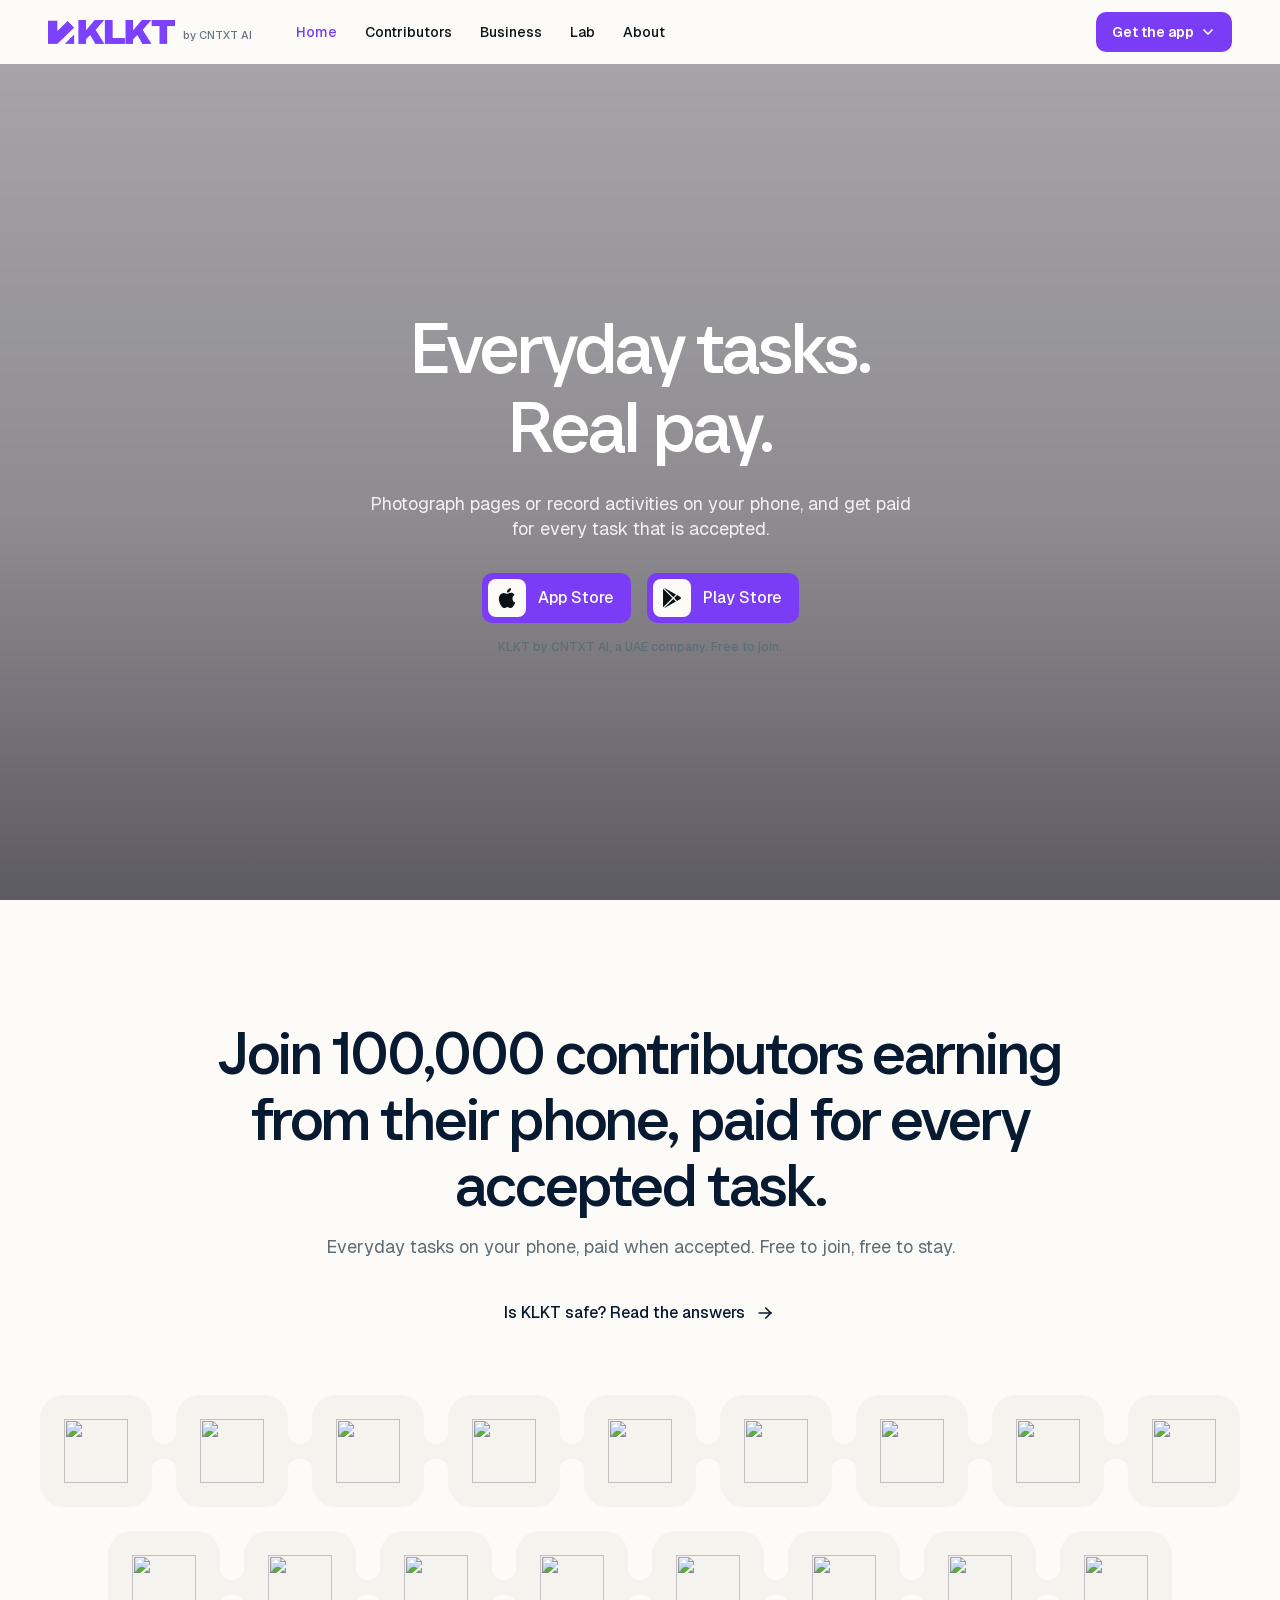
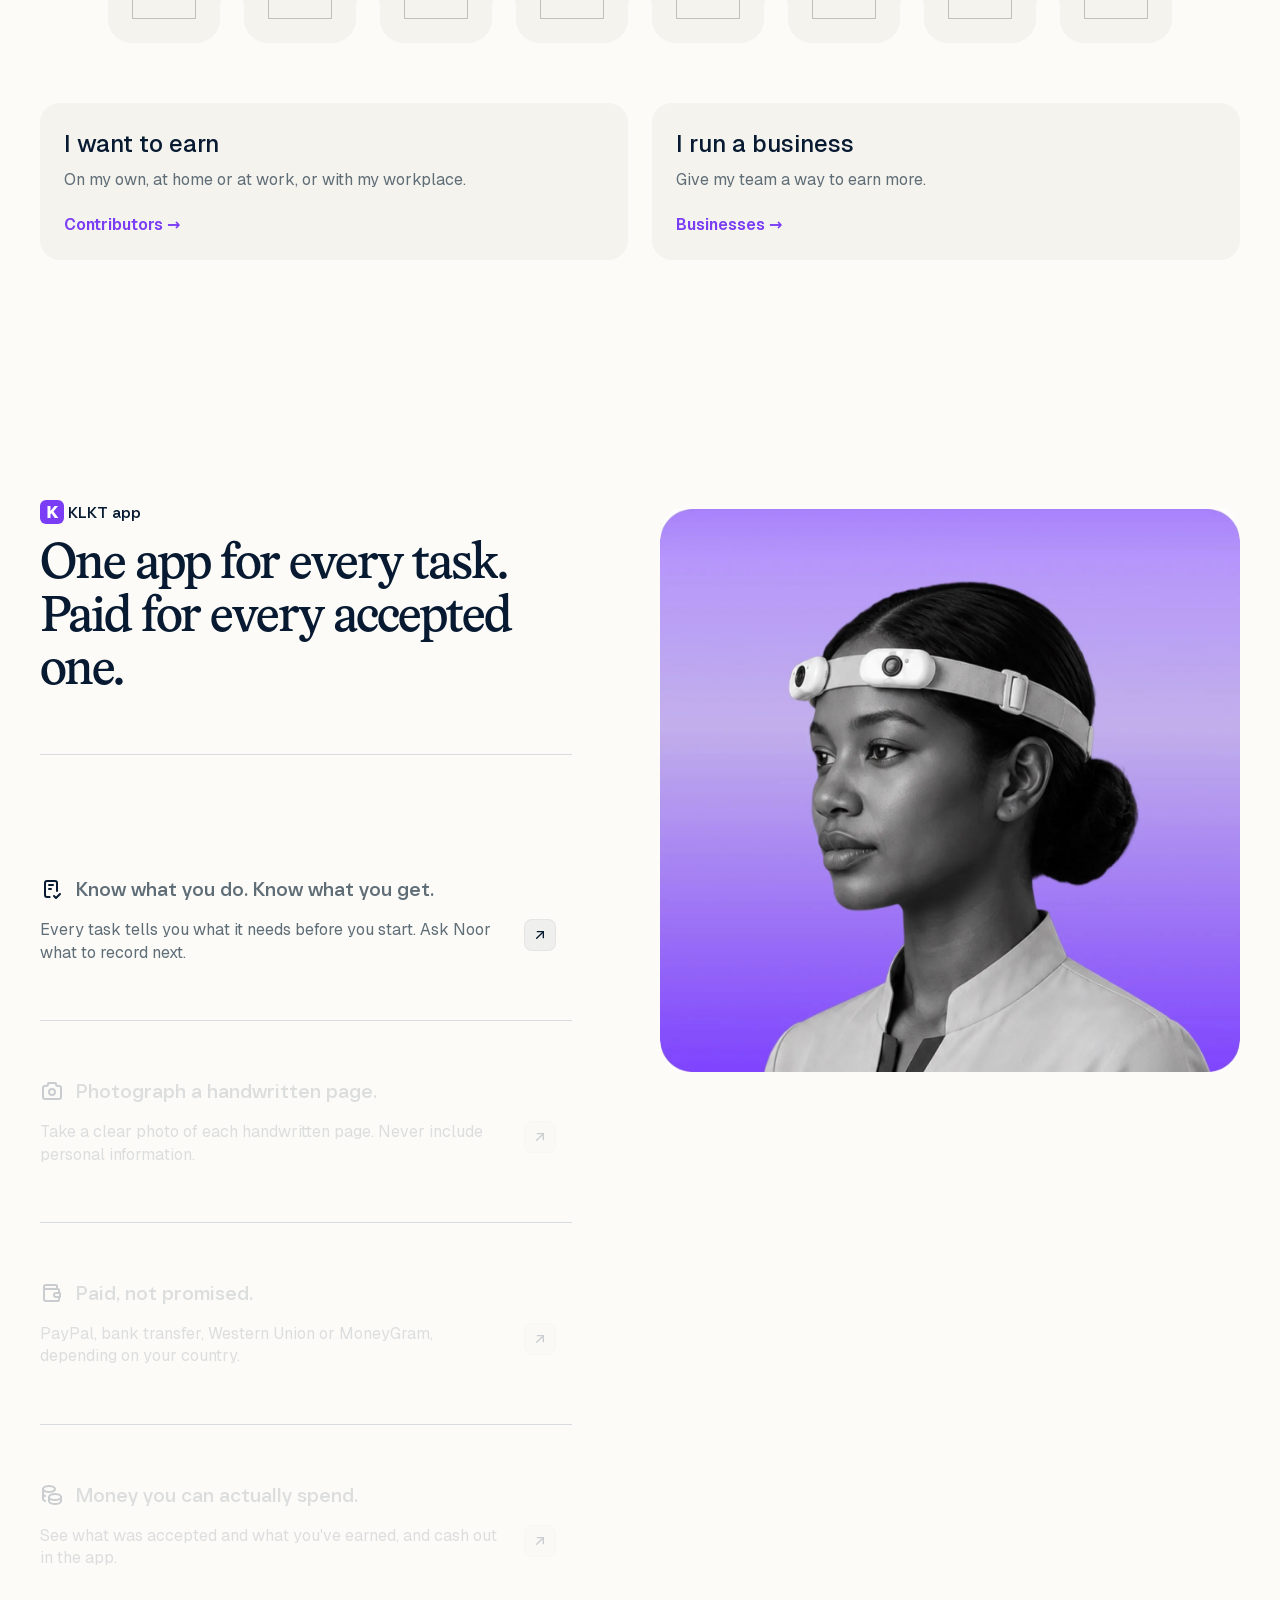
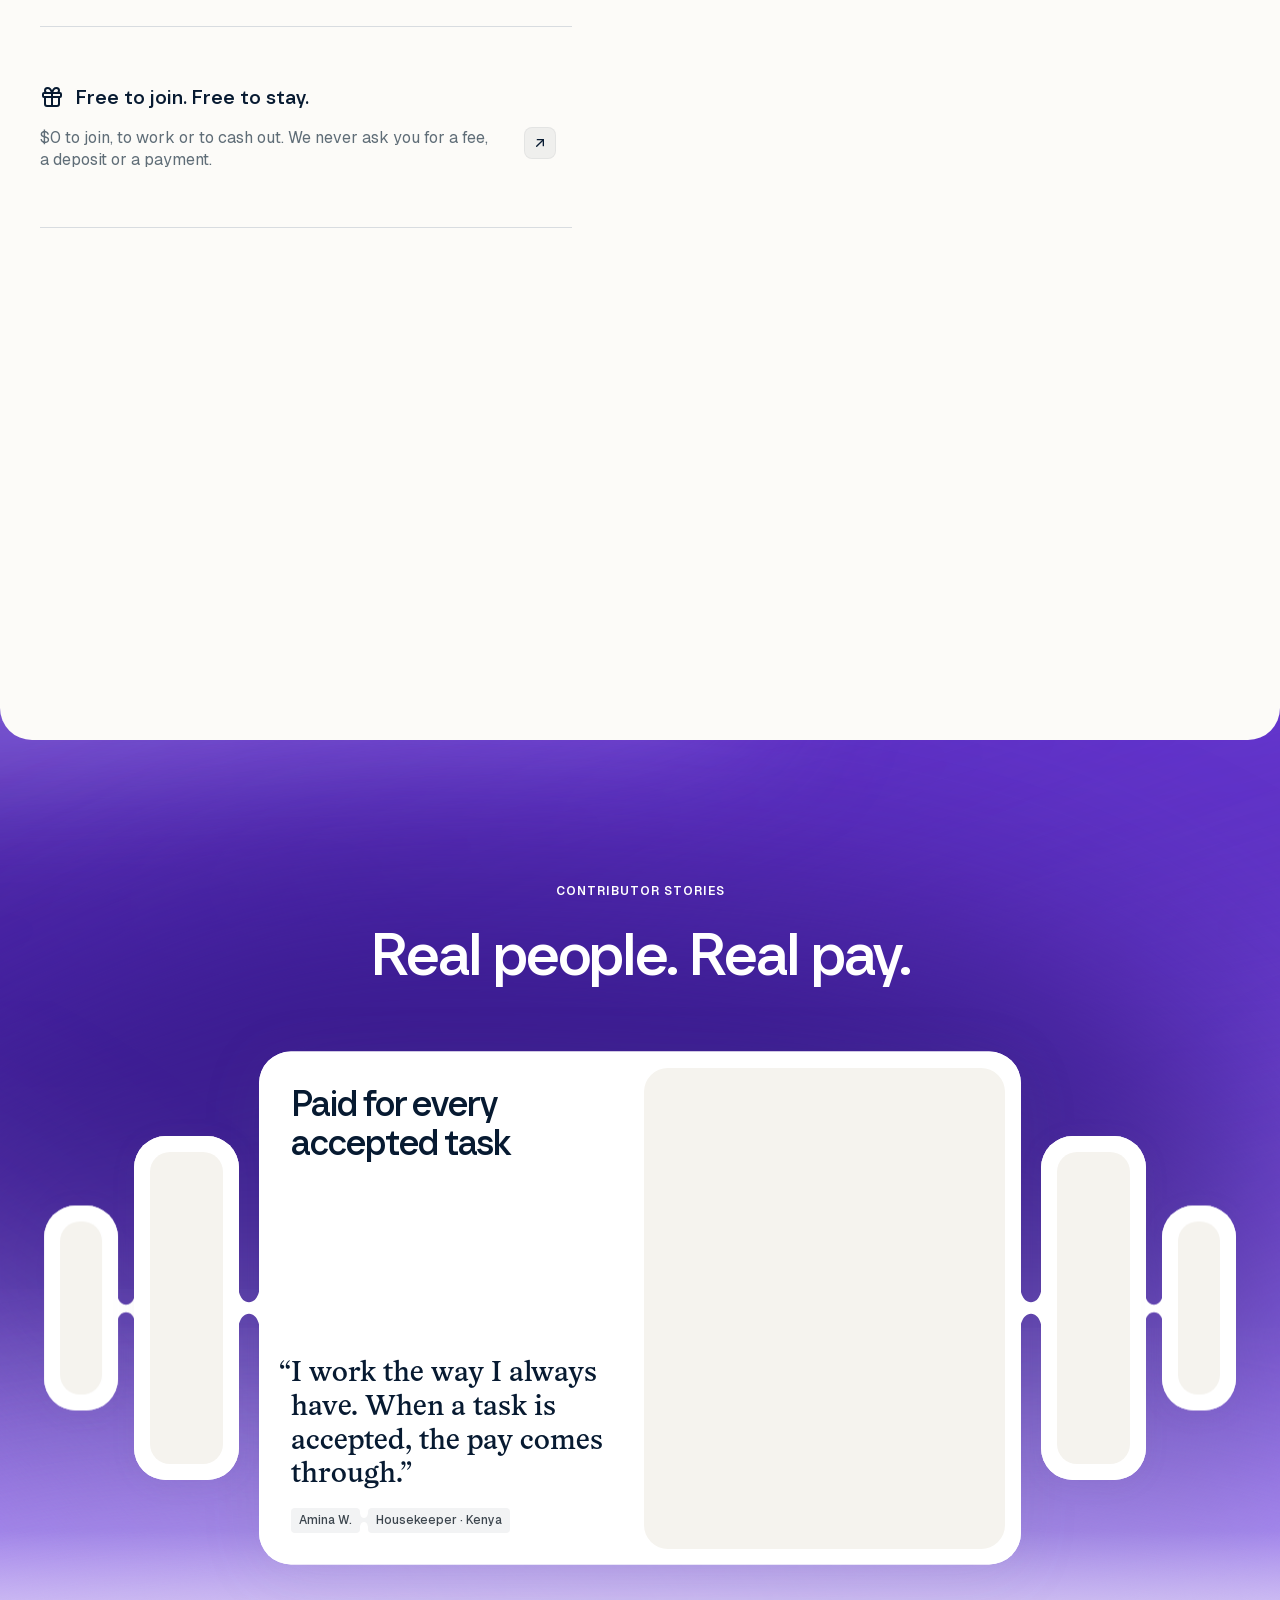
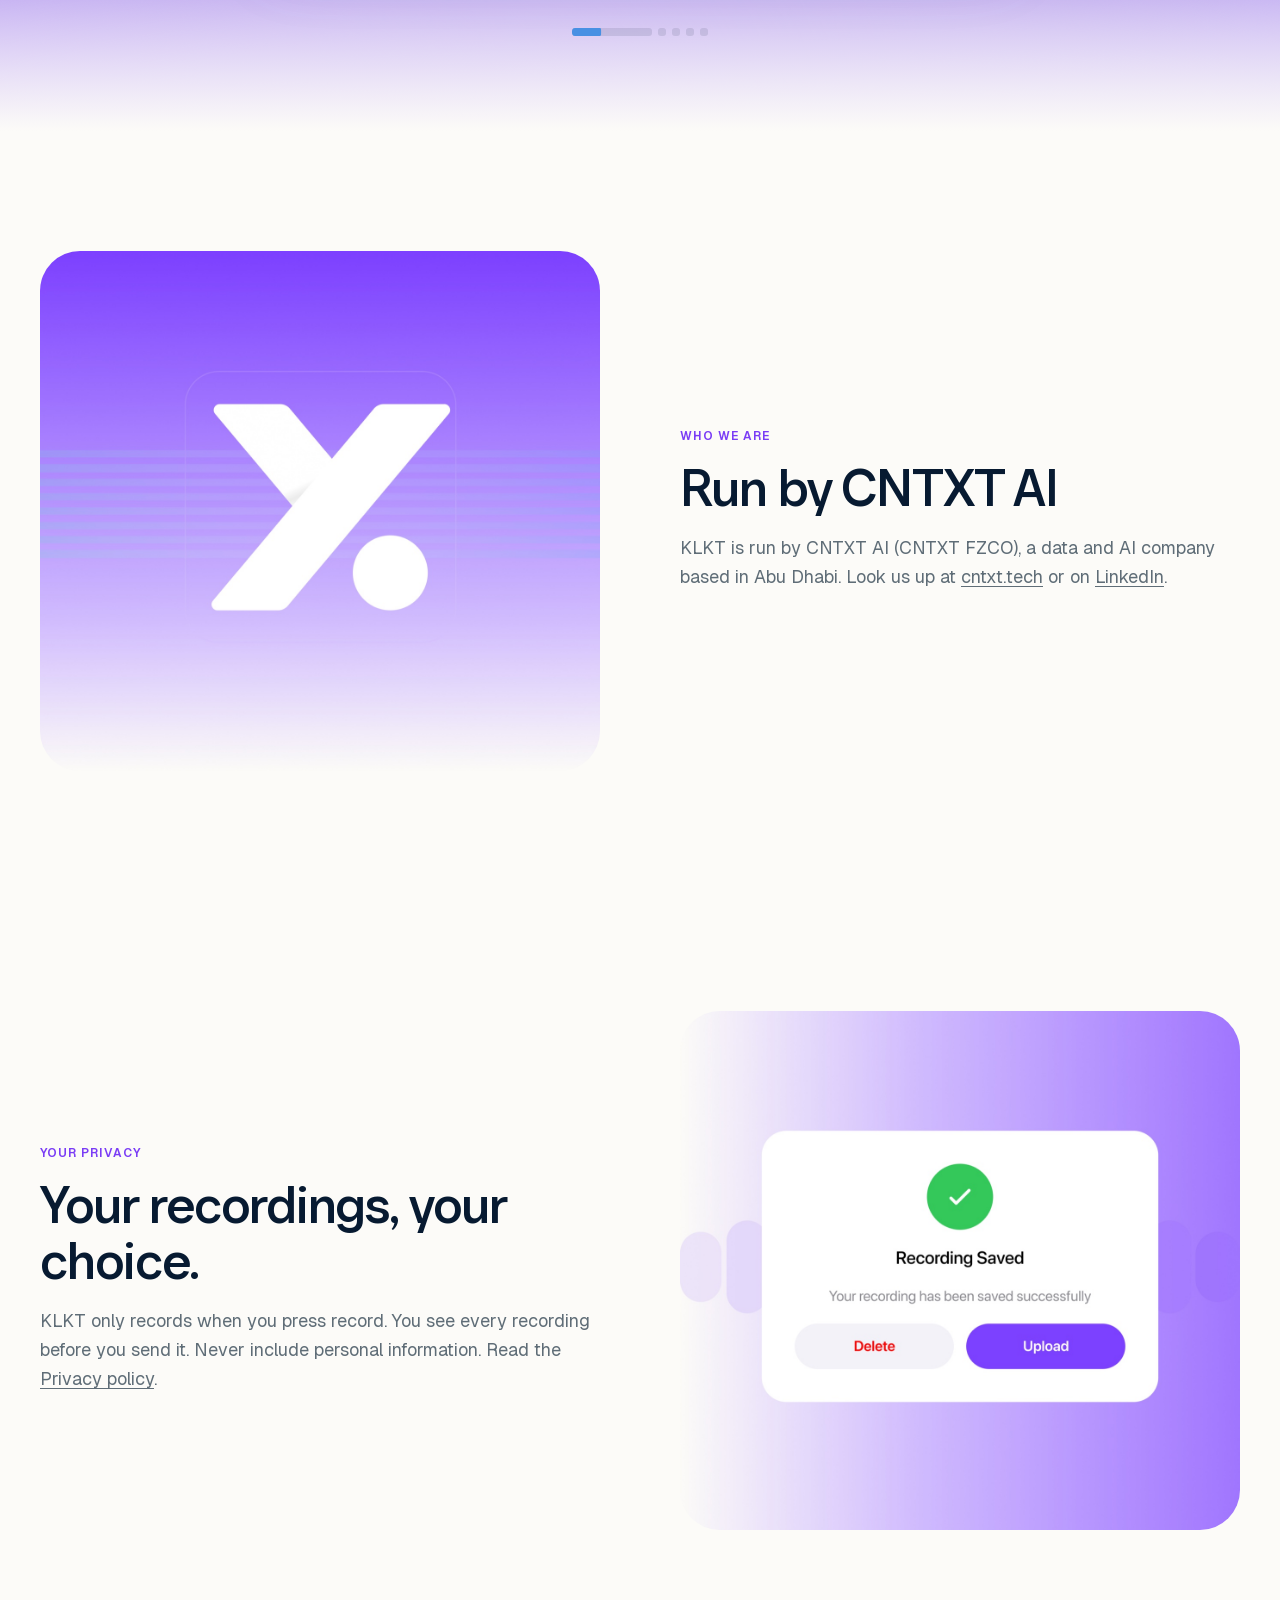
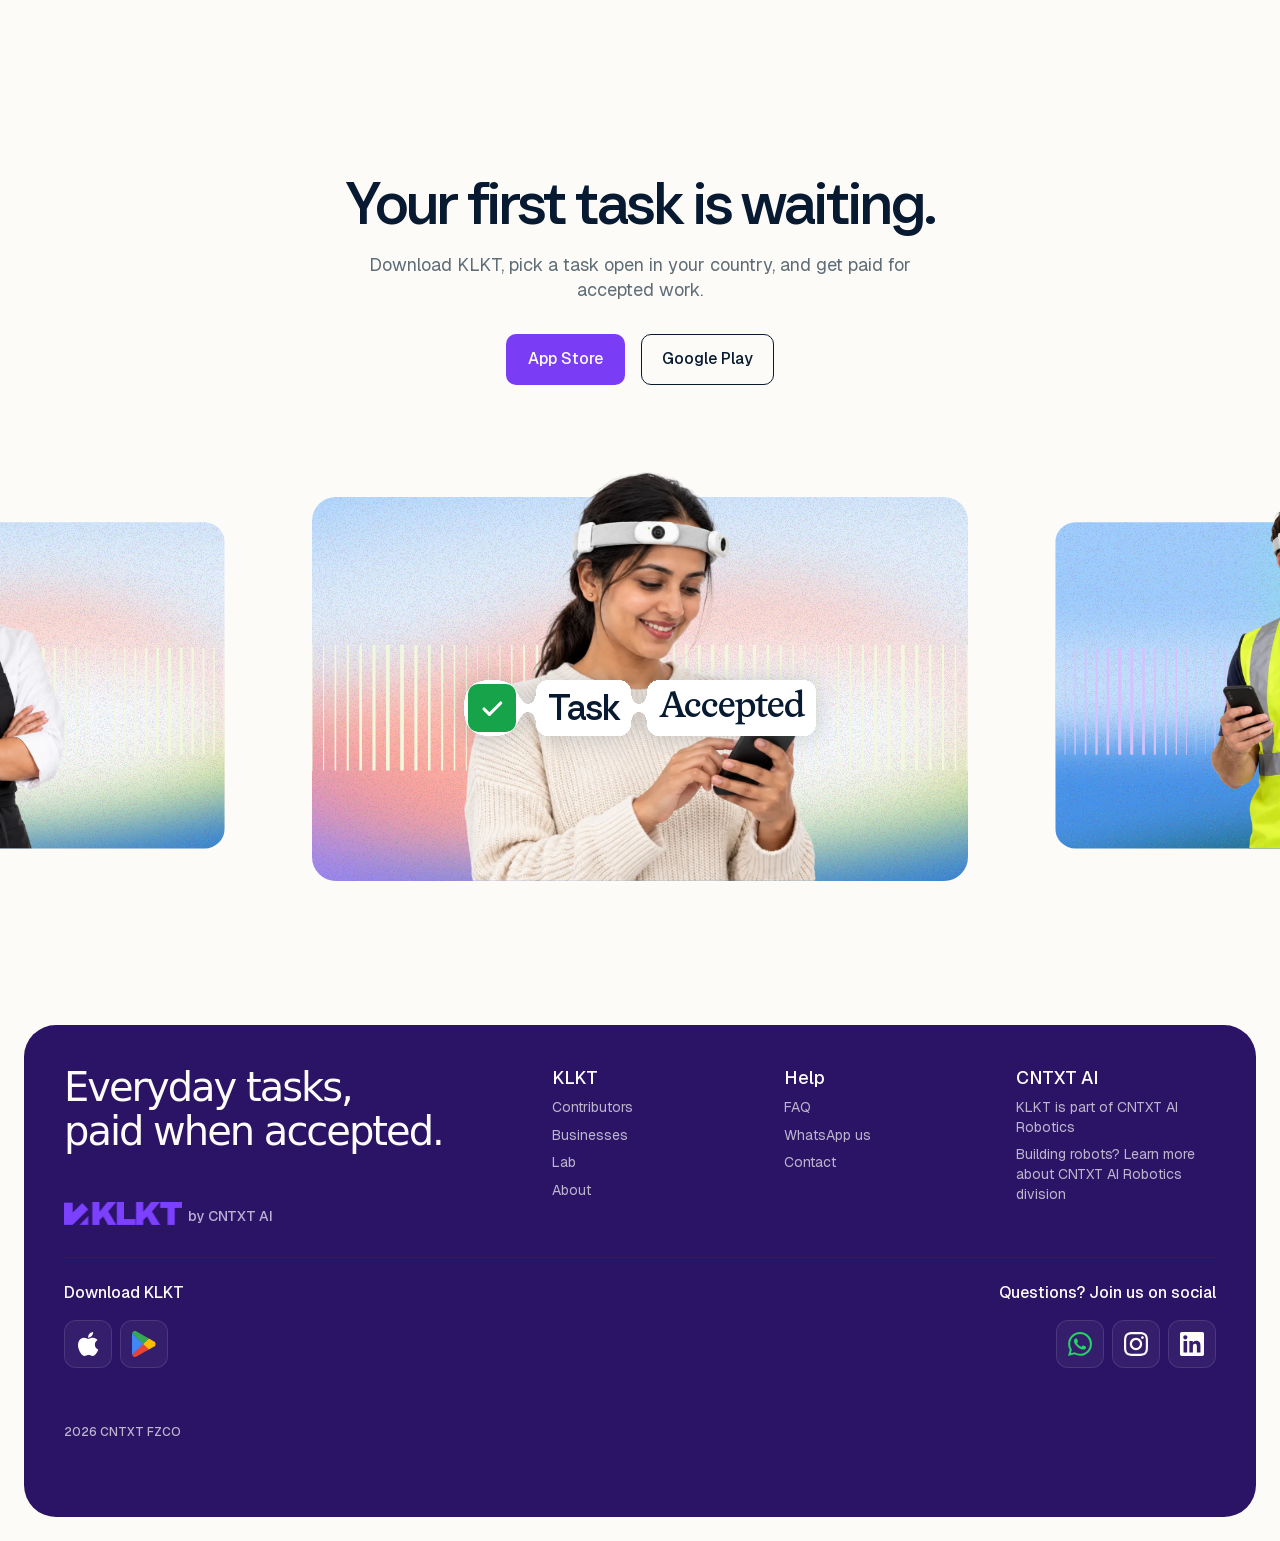
==== commit 578377b1: "Purple gradient on Business start section; mobile layout tightening and performance (WebP images, li" ====
--- a/index.html
+++ b/index.html
@@ -4779,11 +4779,11 @@
   })();
 </script><main data-testid="template-page"><div><section id="[Home]-Hero" class="klkt-vhero" data-section-container="true">
 <div class="klkt-vhero__frame" data-klkt-vhero>
-  <video class="klkt-vhero__video" aria-hidden="true" src="/media/hero-video.mp4" autoplay muted loop playsinline preload="auto"></video>
+  <video class="klkt-vhero__video" aria-hidden="true" data-src="/media/hero-video.mp4" data-src-mobile="/media/hero-video.mobile.mp4" autoplay muted loop playsinline preload="auto"></video><script>(function(){var v=document.currentScript.previousElementSibling;if(!v||v.tagName!=="VIDEO")return;v.src=(window.matchMedia&&matchMedia("(max-width:767px)").matches)?v.getAttribute("data-src-mobile"):v.getAttribute("data-src");})();</script>
   <div class="klkt-vhero__shade" aria-hidden="true"></div>
   <div class="klkt-vhero__content"><div class="flex flex-col gap-md w-full items-center"><div data-testid="content-block" class="w-full"><div class="flex flex-col gap-xl w-full items-center text-center mx-auto max-w-80 ui-tb:max-w-subhead ui-dsk:max-w-heading"><div class="flex flex-col w-full gap-lg items-center text-center"><h1 class="font-calendly-sans type-huge text-text-primary w-full max-w-subhead ui-dsk:max-w-heading">Everyday tasks.<br>Real pay.</h1><p class="font-geist text-text-secondary w-full type-body-lg max-w-120 ui-dsk:max-w-subhead whitespace-pre-line">Photograph pages or record activities on your phone, and get paid for every task that is accepted.</p></div><div class="flex flex-wrap gap-md justify-center [&amp;&gt;a]:!w-fit [&amp;&gt;button]:!w-fit"><a href="#" tabindex="0" data-button-variant="oauth-primary" class="inline-flex items-center justify-center font-geist font-medium leading-ui-body-sm tracking-ui-none whitespace-nowrap transition-colors duration-150 cursor-pointer data-disabled:cursor-not-allowed outline-none flex-row-reverse min-h-[50px] p-btn-standard type-body-md-fixed [--icon-size:24px] rounded-btn-standard bg-action-primary-bg text-action-primary-text hover:bg-action-primary-bg-hover active:bg-action-primary-bg-pressed data-disabled:bg-action-disabled-bg data-disabled:text-action-disabled-text border-2 border-transparent focus-visible:border-action-focus-border !p-xxs-fixed !pr-md-fixed gap-sm-fixed w-full ui-tb:w-fit">App Store<span data-button-icon="true" class="shrink-0 flex items-center justify-center [&amp;&gt;svg]:size-full [&amp;&gt;img]:size-full [&amp;&gt;img]:object-contain size-[38px] rounded-ui-fixed-xs bg-magnolia p-[9px] text-midnight"><svg viewBox="0 0 24 24" aria-hidden="true" fill="#0b1215"><path d="M12.152 6.896c-.948 0-2.415-1.078-3.96-1.04-2.04.027-3.91 1.183-4.961 3.014-2.117 3.675-.546 9.103 1.519 12.09 1.013 1.454 2.208 3.09 3.792 3.039 1.52-.065 2.09-.987 3.935-.987 1.831 0 2.35.987 3.96.948 1.637-.026 2.676-1.48 3.676-2.948 1.156-1.688 1.636-3.325 1.662-3.415-.039-.013-3.182-1.221-3.22-4.857-.026-3.04 2.48-4.494 2.597-4.559-1.429-2.09-3.623-2.324-4.39-2.376-2-.156-3.675 1.09-4.61 1.09zM15.53 3.83c.843-1.012 1.4-2.427 1.245-3.83-1.207.052-2.662.805-3.532 1.818-.78.896-1.454 2.338-1.273 3.714 1.338.104 2.715-.688 3.559-1.701"/></svg></span></a><a href="#" tabindex="0" data-button-variant="oauth-primary" class="inline-flex items-center justify-center font-geist font-medium leading-ui-body-sm tracking-ui-none whitespace-nowrap transition-colors duration-150 cursor-pointer data-disabled:cursor-not-allowed outline-none flex-row-reverse min-h-[50px] p-btn-standard type-body-md-fixed [--icon-size:24px] rounded-btn-standard bg-action-primary-bg text-action-primary-text hover:bg-action-primary-bg-hover active:bg-action-primary-bg-pressed data-disabled:bg-action-disabled-bg data-disabled:text-action-disabled-text border-2 border-transparent focus-visible:border-action-focus-border !p-xxs-fixed !pr-md-fixed gap-sm-fixed w-full ui-tb:w-fit">Play Store<span data-button-icon="true" class="shrink-0 flex items-center justify-center [&amp;&gt;svg]:size-full [&amp;&gt;img]:size-full [&amp;&gt;img]:object-contain size-[38px] rounded-ui-fixed-xs bg-magnolia p-[9px] text-midnight"><svg viewBox="0 0 24 24" aria-hidden="true" fill="#0b1215"><path d="M22.018 13.298l-3.919 2.218-3.515-3.493 3.543-3.521 3.891 2.202a1.49 1.49 0 0 1 0 2.594zM1.337.924a1.486 1.486 0 0 0-.112.568v21.017c0 .217.045.419.124.6l11.155-11.087L1.337.924zm12.207 10.065l3.258-3.238L3.45.195a1.466 1.466 0 0 0-.946-.179l11.04 10.973zm0 2.067l-11 10.933c.298.036.612-.016.906-.183l13.324-7.54-3.23-3.21z"/></svg></span></a></div></div></div><div class="[&amp;&gt;*:first-child]:mt-0 [&amp;&gt;*:last-child]:mb-0 type-body-md text-text-secondary text-center [&amp;_p]:type-caption! [&amp;_p]:text-text-secondary! [&amp;_p]:mb-0!"><p class="type-body-md @min-[944px]:type-body-lg text-text-secondary mb-6 last:mb-0">KLKT by CNTXT AI, a UAE company. Free to join.</p></div></div></div></div>
 </div>
-</section><section id="[Home]-Integrations-ConnectCalendlywithyourfavoritetools" class="flex w-full justify-center bg-surface-bg-primary py-section-default"><div class="z-10 has-data-scrolljack-overlay:z-1001 w-full flex flex-col @container gap-2xl max-w-[1280px] px-(--section-padding-x)"><astro-island uid="2ji2II" prefix="r29" component-url="/_astro/index.BG5QQwJ4.js" component-export="HeadingIsland" renderer-url="/_astro/client.DSHm9q9k.js" props="{&quot;alignment&quot;:[0,&quot;centered&quot;],&quot;title&quot;:[0,&quot;Join 100,000 contributors earning from their phone, paid for every accepted task.&quot;],&quot;headingSize&quot;:[0,&quot;h1&quot;],&quot;headingFont&quot;:[0,&quot;calendly-sans&quot;],&quot;eyebrow&quot;:[0],&quot;body&quot;:[0,&quot;Everyday tasks on your phone, paid when accepted. Free to join, free to stay.&quot;],&quot;caption&quot;:[0],&quot;primaryCta&quot;:[0,{&quot;label&quot;:[0,&quot;Is KLKT safe? Read the answers&quot;],&quot;href&quot;:[0,&quot;#faq&quot;],&quot;variant&quot;:[0,&quot;tertiary&quot;],&quot;imageSrc&quot;:[0],&quot;imageAlt&quot;:[0],&quot;iconPlacement&quot;:[0,&quot;right&quot;],&quot;buttonType&quot;:[0,&quot;tertiary&quot;],&quot;iconName&quot;:[0,&quot;Arrow Right&quot;],&quot;popup&quot;:[0],&quot;loggedIn&quot;:[0],&quot;trackEvent&quot;:[0,{&quot;text&quot;:[0,&quot;Is KLKT safe? Read the answers&quot;],&quot;destination&quot;:[0,&quot;#faq&quot;],&quot;location&quot;:[0,&quot;Rich text button&quot;]}]}],&quot;secondaryCta&quot;:[0],&quot;popupOptions&quot;:[0,{&quot;locale&quot;:[0,&quot;en-US&quot;],&quot;translations&quot;:[0,{&quot;form_field_required&quot;:[0,&quot;This field is required.&quot;],&quot;form_email_label&quot;:[0,&quot;Email&quot;],&quot;form_email_placeholder&quot;:[0,&quot;your@email.com&quot;],&quot;form_subject_label&quot;:[0,&quot;Subject&quot;],&quot;form_subject_placeholder&quot;:[0,&quot;Brief summary of your issue&quot;],&quot;form_description_label&quot;:[0,&quot;Description&quot;],&quot;form_description_placeholder&quot;:[0,&quot;Please describe your issue in detail&quot;],&quot;form_issue_type_label&quot;:[0,&quot;Issue Type&quot;],&quot;form_issue_billing&quot;:[0,&quot;Billing &amp; Payments&quot;],&quot;form_issue_signin&quot;:[0,&quot;Sign-In Help&quot;],&quot;form_issue_product&quot;:[0,&quot;Product Support&quot;],&quot;form_submit&quot;:[0,&quot;Submit Ticket&quot;],&quot;form_submit_error&quot;:[0,&quot;Something went wrong. Please try again.&quot;],&quot;form_success_title&quot;:[0,&quot;Your ticket has been submitted&quot;],&quot;form_success_description&quot;:[0,&quot;We&#x27;ll get back to you as soon as possible.&quot;],&quot;form_lead_submit&quot;:[0,&quot;Submit&quot;],&quot;form_error_required&quot;:[0,&quot;This field is required.&quot;],&quot;form_error_email&quot;:[0,&quot;Please enter a valid email address.&quot;],&quot;form_error_business_email&quot;:[0,&quot;Please enter your business email address.&quot;],&quot;form_error_load&quot;:[0,&quot;This form couldn’t load. Please refresh and try again.&quot;]}],&quot;closeLabel&quot;:[0,&quot;Close popup&quot;],&quot;payloadApiUrl&quot;:[0,&quot;https://calendlycms.com&quot;]}],&quot;locale&quot;:[0,&quot;en-US&quot;],&quot;isHero&quot;:[0],&quot;testId&quot;:[0,&quot;section-heading&quot;]}" client="visible" opts="{&quot;name&quot;:&quot;HeadingIsland&quot;,&quot;value&quot;:true}" await-children="" ssr=""><div data-testid="section-heading" style="opacity: 1; transform: none;"><div data-testid="content-block" class=""><div class="flex flex-col gap-xl w-full items-center text-center mx-auto ui-tb:max-w-heading ui-dsk:w-220 ui-dsk:max-w-full"><div class="flex flex-col w-full gap-md items-center text-center"><h2 class="font-calendly-sans type-h1 text-text-primary w-full max-w-subhead ui-dsk:max-w-heading">Join 100,000 contributors earning from their phone, paid for every accepted task.</h2><p class="font-geist text-text-secondary w-full type-body-lg max-w-120 ui-dsk:max-w-subhead whitespace-pre-line">Everyday tasks on your phone, paid when accepted. Free to join, free to stay.</p></div><div class="flex flex-wrap gap-md justify-center w-fit"><a href="#faq" role="button" tabindex="0" data-button-variant="tertiary" class="inline-flex items-center justify-center font-geist font-medium leading-ui-body-sm tracking-ui-none whitespace-nowrap transition-colors duration-150 cursor-pointer data-disabled:cursor-not-allowed outline-none min-h-[50px] p-btn-standard type-body-md-fixed [--icon-size:24px] bg-transparent text-action-tertiary-text border-2 border-transparent hover:text-action-tertiary-text-hover active:text-action-tertiary-text-pressed data-disabled:text-action-disabled-text focus-visible:border-action-focus-border !min-h-0 !px-0 !py-btn-tertiary gap-btn w-fit">Is KLKT safe? Read the answers<span data-button-icon="true" class="shrink-0 flex items-center justify-center [&amp;&gt;svg]:size-full [&amp;&gt;img]:size-full [&amp;&gt;img]:object-contain size-(--icon-size)"><span aria-hidden="true" class="inline-flex size-[min(20px,var(--icon-size))] items-center justify-center [&amp;&gt;svg]:size-full"><svg xmlns="http://www.w3.org/2000/svg" width="24" height="24" viewBox="0 0 24 24" fill="none" stroke="currentColor" stroke-width="2" stroke-linecap="round" stroke-linejoin="round" class="tabler-icon tabler-icon-arrow-right " aria-hidden="true" data-proto-id="594"><path d="M5 12l14 0" data-proto-id="595"></path><path d="M13 18l6 -6" data-proto-id="596"></path><path d="M13 6l6 6" data-proto-id="597"></path></svg></span></span></a></div></div></div></div></astro-island><astro-island uid="Z1jVDND" prefix="r18" component-url="/_astro/index.BG5QQwJ4.js" component-export="IconTilesSectionIsland" renderer-url="/_astro/client.DSHm9q9k.js" props="{&quot;tiles&quot;:[1,[[0,{&quot;icon&quot;:[0,&quot;https://cdn.calendlycms.com/zoom-logo-icon-1.svg&quot;],&quot;href&quot;:[0,&quot;/integration/zoom&quot;],&quot;name&quot;:[0,&quot;Zoom integration&quot;]}],[0,{&quot;icon&quot;:[0,&quot;https://cdn.calendlycms.com/google-calendar-icon.svg&quot;],&quot;href&quot;:[0,&quot;/help/how-to-connect-your-google-calendar&quot;],&quot;name&quot;:[0,&quot;Google Calendar integration&quot;]}],[0,{&quot;icon&quot;:[0,&quot;https://cdn.calendlycms.com/google-gmail-icon.svg&quot;],&quot;href&quot;:[0,&quot;/integration/gmail-workflows&quot;],&quot;name&quot;:[0,&quot;Gmail integration&quot;]}],[0,{&quot;icon&quot;:[0,&quot;https://cdn.calendlycms.com/google-meet-icon.svg&quot;],&quot;href&quot;:[0,&quot;/integration/google-meet&quot;],&quot;name&quot;:[0,&quot;Google Meet&quot;]}],[0,{&quot;icon&quot;:[0,&quot;https://cdn.calendlycms.com/saleforce.svg&quot;],&quot;href&quot;:[0,&quot;/integration/salesforce&quot;],&quot;name&quot;:[0,&quot;Salesforce integration&quot;]}],[0,{&quot;icon&quot;:[0,&quot;https://cdn.calendlycms.com/slack-logo-icon.svg&quot;],&quot;href&quot;:[0,&quot;/integration/slack&quot;],&quot;name&quot;:[0,&quot;Slack integration&quot;]}],[0,{&quot;icon&quot;:[0,&quot;https://cdn.calendlycms.com/microsoft-teams-logo-icon.svg&quot;],&quot;href&quot;:[0,&quot;/integration/microsoft-teams&quot;],&quot;name&quot;:[0,&quot;Microsoft Teams integration&quot;]}],[0,{&quot;icon&quot;:[0,&quot;https://cdn.calendlycms.com/microsoft-logo-icon.svg&quot;],&quot;href&quot;:[0,&quot;/integration/outlook-workflows&quot;],&quot;name&quot;:[0,&quot;Outlook integration&quot;]}],[0,{&quot;icon&quot;:[0,&quot;https://cdn.calendlycms.com/chrome-logo.svg&quot;],&quot;href&quot;:[0,&quot;/integration/calendly-for-chrome&quot;],&quot;name&quot;:[0,&quot;Chrome integration&quot;]}],[0,{&quot;icon&quot;:[0,&quot;https://cdn.calendlycms.com/openai-icon.svg&quot;],&quot;href&quot;:[0,&quot;/integration/chatgpt&quot;],&quot;name&quot;:[0,&quot;OpenAI&quot;]}],[0,{&quot;icon&quot;:[0,&quot;https://cdn.calendlycms.com/claude-icon.svg&quot;],&quot;href&quot;:[0,&quot;/integration/claude&quot;],&quot;name&quot;:[0,&quot;Claude&quot;]}],[0,{&quot;icon&quot;:[0,&quot;https://cdn.calendlycms.com/hubspot.svg&quot;],&quot;href&quot;:[0,&quot;/integration/hubspot&quot;],&quot;name&quot;:[0,&quot;HubSpot integration&quot;]}],[0,{&quot;icon&quot;:[0,&quot;https://cdn.calendlycms.com/greenhouse-logo-icon.svg&quot;],&quot;href&quot;:[0,&quot;/integration/greenhouse&quot;],&quot;name&quot;:[0,&quot;Greenhouse integration&quot;]}],[0,{&quot;icon&quot;:[0,&quot;https://cdn.calendlycms.com/linkedin-logo-icon.svg&quot;],&quot;href&quot;:[0,&quot;/integration/linkedin&quot;],&quot;name&quot;:[0,&quot;LinkedIn integration&quot;]}],[0,{&quot;icon&quot;:[0,&quot;https://cdn.calendlycms.com/stripe-logo.svg&quot;],&quot;href&quot;:[0,&quot;/integration/stripe&quot;],&quot;name&quot;:[0,&quot;Stripe integration&quot;]}],[0,{&quot;icon&quot;:[0,&quot;https://cdn.calendlycms.com/paypal-icon.svg&quot;],&quot;href&quot;:[0,&quot;/integration/paypal&quot;],&quot;name&quot;:[0,&quot;PayPal integration&quot;]}],[0,{&quot;icon&quot;:[0,&quot;https://cdn.calendlycms.com/zapier-icon.svg&quot;],&quot;href&quot;:[0,&quot;/integration/zapier&quot;],&quot;name&quot;:[0,&quot;Zapier integration&quot;]}]]],&quot;tilesPerRow&quot;:[0],&quot;testId&quot;:[0,&quot;section-icon-tiles&quot;],&quot;locale&quot;:[0,&quot;en-US&quot;]}" client="visible" opts="{&quot;name&quot;:&quot;IconTilesSectionIsland&quot;,&quot;value&quot;:true}" await-children="" ssr=""><div data-testid="section-icon-tiles" style="opacity: 1; transform: none;"><div class="flex flex-col gap-xl w-full"><div class="xv40hG_tileContainer" data-cols-mb="3" data-cols-tb="5" data-cols-sdsk="6" data-cols-dsk="9" style="--cols-mobile:3;--cols-tb:5;--cols-sdsk:6;--cols-dsk:9"><a class="zMJHAq_tile" data-tile="" data-testid="icon-tile" href="/integration/zoom" aria-label="Zoom integration" target="_blank" rel="noopener noreferrer"><div class="zMJHAq_connector zMJHAq_connectorLeft" aria-hidden="true"><svg viewBox="0 0 6.9722 40.5991" preserveAspectRatio="none" aria-hidden="true" focusable="false" class="zMJHAq_connectorSvg zMJHAq_connectorSvgLeft" data-proto-id="598"><path d="M6.9722 27.4315C3.53722 27.4319 0.944676 31.4613 0.412166 36.7245C-0.117137 41.9559 0.0285468 40.3814 0.0303304 40.3622V20.7186H6.9722ZM6.9722 20.7167H0.0234945L0.0205648 0.246933C0.0205648 0.246933 -0.133062 -1.4469 0.399471 4.03795C0.932075 9.52264 3.5312 13.7215 6.97076 13.7215V20.7167Z" data-proto-id="599"></path></svg></div><div class="zMJHAq_body"><div class="zMJHAq_icon"><img src="https://cdn.calendlycms.com/zoom-logo-icon-1.svg" alt="" aria-hidden="true"></div></div><div class="zMJHAq_connector zMJHAq_connectorRight" aria-hidden="true"><svg viewBox="0 0 6.9722 40.5991" preserveAspectRatio="none" aria-hidden="true" focusable="false" class="zMJHAq_connectorSvg" data-proto-id="600"><path d="M6.9722 27.4315C3.53722 27.4319 0.944676 31.4613 0.412166 36.7245C-0.117137 41.9559 0.0285468 40.3814 0.0303304 40.3622V20.7186H6.9722ZM6.9722 20.7167H0.0234945L0.0205648 0.246933C0.0205648 0.246933 -0.133062 -1.4469 0.399471 4.03795C0.932075 9.52264 3.5312 13.7215 6.97076 13.7215V20.7167Z" data-proto-id="601"></path></svg></div></a><a class="zMJHAq_tile" data-tile="" data-testid="icon-tile" href="/help/how-to-connect-your-google-calendar" aria-label="Google Calendar integration" target="_blank" rel="noopener noreferrer"><div class="zMJHAq_connector zMJHAq_connectorLeft" aria-hidden="true"><svg viewBox="0 0 6.9722 40.5991" preserveAspectRatio="none" aria-hidden="true" focusable="false" class="zMJHAq_connectorSvg zMJHAq_connectorSvgLeft" data-proto-id="602"><path d="M6.9722 27.4315C3.53722 27.4319 0.944676 31.4613 0.412166 36.7245C-0.117137 41.9559 0.0285468 40.3814 0.0303304 40.3622V20.7186H6.9722ZM6.9722 20.7167H0.0234945L0.0205648 0.246933C0.0205648 0.246933 -0.133062 -1.4469 0.399471 4.03795C0.932075 9.52264 3.5312 13.7215 6.97076 13.7215V20.7167Z" data-proto-id="603"></path></svg></div><div class="zMJHAq_body"><div class="zMJHAq_icon"><img src="https://cdn.calendlycms.com/google-calendar-icon.svg" alt="" aria-hidden="true"></div></div><div class="zMJHAq_connector zMJHAq_connectorRight" aria-hidden="true"><svg viewBox="0 0 6.9722 40.5991" preserveAspectRatio="none" aria-hidden="true" focusable="false" class="zMJHAq_connectorSvg" data-proto-id="604"><path d="M6.9722 27.4315C3.53722 27.4319 0.944676 31.4613 0.412166 36.7245C-0.117137 41.9559 0.0285468 40.3814 0.0303304 40.3622V20.7186H6.9722ZM6.9722 20.7167H0.0234945L0.0205648 0.246933C0.0205648 0.246933 -0.133062 -1.4469 0.399471 4.03795C0.932075 9.52264 3.5312 13.7215 6.97076 13.7215V20.7167Z" data-proto-id="605"></path></svg></div></a><a class="zMJHAq_tile" data-tile="" data-testid="icon-tile" href="/integration/gmail-workflows" aria-label="Gmail integration" target="_blank" rel="noopener noreferrer"><div class="zMJHAq_connector zMJHAq_connectorLeft" aria-hidden="true"><svg viewBox="0 0 6.9722 40.5991" preserveAspectRatio="none" aria-hidden="true" focusable="false" class="zMJHAq_connectorSvg zMJHAq_connectorSvgLeft" data-proto-id="606"><path d="M6.9722 27.4315C3.53722 27.4319 0.944676 31.4613 0.412166 36.7245C-0.117137 41.9559 0.0285468 40.3814 0.0303304 40.3622V20.7186H6.9722ZM6.9722 20.7167H0.0234945L0.0205648 0.246933C0.0205648 0.246933 -0.133062 -1.4469 0.399471 4.03795C0.932075 9.52264 3.5312 13.7215 6.97076 13.7215V20.7167Z" data-proto-id="607"></path></svg></div><div class="zMJHAq_body"><div class="zMJHAq_icon"><img src="https://cdn.calendlycms.com/google-gmail-icon.svg" alt="" aria-hidden="true"></div></div><div class="zMJHAq_connector zMJHAq_connectorRight" aria-hidden="true"><svg viewBox="0 0 6.9722 40.5991" preserveAspectRatio="none" aria-hidden="true" focusable="false" class="zMJHAq_connectorSvg" data-proto-id="608"><path d="M6.9722 27.4315C3.53722 27.4319 0.944676 31.4613 0.412166 36.7245C-0.117137 41.9559 0.0285468 40.3814 0.0303304 40.3622V20.7186H6.9722ZM6.9722 20.7167H0.0234945L0.0205648 0.246933C0.0205648 0.246933 -0.133062 -1.4469 0.399471 4.03795C0.932075 9.52264 3.5312 13.7215 6.97076 13.7215V20.7167Z" data-proto-id="609"></path></svg></div></a><a class="zMJHAq_tile" data-tile="" data-testid="icon-tile" href="/integration/google-meet" aria-label="Google Meet" target="_blank" rel="noopener noreferrer"><div class="zMJHAq_connector zMJHAq_connectorLeft" aria-hidden="true"><svg viewBox="0 0 6.9722 40.5991" preserveAspectRatio="none" aria-hidden="true" focusable="false" class="zMJHAq_connectorSvg zMJHAq_connectorSvgLeft" data-proto-id="610"><path d="M6.9722 27.4315C3.53722 27.4319 0.944676 31.4613 0.412166 36.7245C-0.117137 41.9559 0.0285468 40.3814 0.0303304 40.3622V20.7186H6.9722ZM6.9722 20.7167H0.0234945L0.0205648 0.246933C0.0205648 0.246933 -0.133062 -1.4469 0.399471 4.03795C0.932075 9.52264 3.5312 13.7215 6.97076 13.7215V20.7167Z" data-proto-id="611"></path></svg></div><div class="zMJHAq_body"><div class="zMJHAq_icon"><img src="https://cdn.calendlycms.com/google-meet-icon.svg" alt="" aria-hidden="true"></div></div><div class="zMJHAq_connector zMJHAq_connectorRight" aria-hidden="true"><svg viewBox="0 0 6.9722 40.5991" preserveAspectRatio="none" aria-hidden="true" focusable="false" class="zMJHAq_connectorSvg" data-proto-id="612"><path d="M6.9722 27.4315C3.53722 27.4319 0.944676 31.4613 0.412166 36.7245C-0.117137 41.9559 0.0285468 40.3814 0.0303304 40.3622V20.7186H6.9722ZM6.9722 20.7167H0.0234945L0.0205648 0.246933C0.0205648 0.246933 -0.133062 -1.4469 0.399471 4.03795C0.932075 9.52264 3.5312 13.7215 6.97076 13.7215V20.7167Z" data-proto-id="613"></path></svg></div></a><a class="zMJHAq_tile" data-tile="" data-testid="icon-tile" href="/integration/salesforce" aria-label="Salesforce integration" target="_blank" rel="noopener noreferrer"><div class="zMJHAq_connector zMJHAq_connectorLeft" aria-hidden="true"><svg viewBox="0 0 6.9722 40.5991" preserveAspectRatio="none" aria-hidden="true" focusable="false" class="zMJHAq_connectorSvg zMJHAq_connectorSvgLeft" data-proto-id="614"><path d="M6.9722 27.4315C3.53722 27.4319 0.944676 31.4613 0.412166 36.7245C-0.117137 41.9559 0.0285468 40.3814 0.0303304 40.3622V20.7186H6.9722ZM6.9722 20.7167H0.0234945L0.0205648 0.246933C0.0205648 0.246933 -0.133062 -1.4469 0.399471 4.03795C0.932075 9.52264 3.5312 13.7215 6.97076 13.7215V20.7167Z" data-proto-id="615"></path></svg></div><div class="zMJHAq_body"><div class="zMJHAq_icon"><img src="https://cdn.calendlycms.com/saleforce.svg" alt="" aria-hidden="true"></div></div><div class="zMJHAq_connector zMJHAq_connectorRight" aria-hidden="true"><svg viewBox="0 0 6.9722 40.5991" preserveAspectRatio="none" aria-hidden="true" focusable="false" class="zMJHAq_connectorSvg" data-proto-id="616"><path d="M6.9722 27.4315C3.53722 27.4319 0.944676 31.4613 0.412166 36.7245C-0.117137 41.9559 0.0285468 40.3814 0.0303304 40.3622V20.7186H6.9722ZM6.9722 20.7167H0.0234945L0.0205648 0.246933C0.0205648 0.246933 -0.133062 -1.4469 0.399471 4.03795C0.932075 9.52264 3.5312 13.7215 6.97076 13.7215V20.7167Z" data-proto-id="617"></path></svg></div></a><a class="zMJHAq_tile" data-tile="" data-testid="icon-tile" href="/integration/slack" aria-label="Slack integration" target="_blank" rel="noopener noreferrer"><div class="zMJHAq_connector zMJHAq_connectorLeft" aria-hidden="true"><svg viewBox="0 0 6.9722 40.5991" preserveAspectRatio="none" aria-hidden="true" focusable="false" class="zMJHAq_connectorSvg zMJHAq_connectorSvgLeft" data-proto-id="618"><path d="M6.9722 27.4315C3.53722 27.4319 0.944676 31.4613 0.412166 36.7245C-0.117137 41.9559 0.0285468 40.3814 0.0303304 40.3622V20.7186H6.9722ZM6.9722 20.7167H0.0234945L0.0205648 0.246933C0.0205648 0.246933 -0.133062 -1.4469 0.399471 4.03795C0.932075 9.52264 3.5312 13.7215 6.97076 13.7215V20.7167Z" data-proto-id="619"></path></svg></div><div class="zMJHAq_body"><div class="zMJHAq_icon"><img src="https://cdn.calendlycms.com/slack-logo-icon.svg" alt="" aria-hidden="true"></div></div><div class="zMJHAq_connector zMJHAq_connectorRight" aria-hidden="true"><svg viewBox="0 0 6.9722 40.5991" preserveAspectRatio="none" aria-hidden="true" focusable="false" class="zMJHAq_connectorSvg" data-proto-id="620"><path d="M6.9722 27.4315C3.53722 27.4319 0.944676 31.4613 0.412166 36.7245C-0.117137 41.9559 0.0285468 40.3814 0.0303304 40.3622V20.7186H6.9722ZM6.9722 20.7167H0.0234945L0.0205648 0.246933C0.0205648 0.246933 -0.133062 -1.4469 0.399471 4.03795C0.932075 9.52264 3.5312 13.7215 6.97076 13.7215V20.7167Z" data-proto-id="621"></path></svg></div></a><a class="zMJHAq_tile" data-tile="" data-testid="icon-tile" href="/integration/microsoft-teams" aria-label="Microsoft Teams integration" target="_blank" rel="noopener noreferrer"><div class="zMJHAq_connector zMJHAq_connectorLeft" aria-hidden="true"><svg viewBox="0 0 6.9722 40.5991" preserveAspectRatio="none" aria-hidden="true" focusable="false" class="zMJHAq_connectorSvg zMJHAq_connectorSvgLeft" data-proto-id="622"><path d="M6.9722 27.4315C3.53722 27.4319 0.944676 31.4613 0.412166 36.7245C-0.117137 41.9559 0.0285468 40.3814 0.0303304 40.3622V20.7186H6.9722ZM6.9722 20.7167H0.0234945L0.0205648 0.246933C0.0205648 0.246933 -0.133062 -1.4469 0.399471 4.03795C0.932075 9.52264 3.5312 13.7215 6.97076 13.7215V20.7167Z" data-proto-id="623"></path></svg></div><div class="zMJHAq_body"><div class="zMJHAq_icon"><img src="https://cdn.calendlycms.com/microsoft-teams-logo-icon.svg" alt="" aria-hidden="true"></div></div><div class="zMJHAq_connector zMJHAq_connectorRight" aria-hidden="true"><svg viewBox="0 0 6.9722 40.5991" preserveAspectRatio="none" aria-hidden="true" focusable="false" class="zMJHAq_connectorSvg" data-proto-id="624"><path d="M6.9722 27.4315C3.53722 27.4319 0.944676 31.4613 0.412166 36.7245C-0.117137 41.9559 0.0285468 40.3814 0.0303304 40.3622V20.7186H6.9722ZM6.9722 20.7167H0.0234945L0.0205648 0.246933C0.0205648 0.246933 -0.133062 -1.4469 0.399471 4.03795C0.932075 9.52264 3.5312 13.7215 6.97076 13.7215V20.7167Z" data-proto-id="625"></path></svg></div></a><a class="zMJHAq_tile" data-tile="" data-testid="icon-tile" href="/integration/outlook-workflows" aria-label="Outlook integration" target="_blank" rel="noopener noreferrer"><div class="zMJHAq_connector zMJHAq_connectorLeft" aria-hidden="true"><svg viewBox="0 0 6.9722 40.5991" preserveAspectRatio="none" aria-hidden="true" focusable="false" class="zMJHAq_connectorSvg zMJHAq_connectorSvgLeft" data-proto-id="626"><path d="M6.9722 27.4315C3.53722 27.4319 0.944676 31.4613 0.412166 36.7245C-0.117137 41.9559 0.0285468 40.3814 0.0303304 40.3622V20.7186H6.9722ZM6.9722 20.7167H0.0234945L0.0205648 0.246933C0.0205648 0.246933 -0.133062 -1.4469 0.399471 4.03795C0.932075 9.52264 3.5312 13.7215 6.97076 13.7215V20.7167Z" data-proto-id="627"></path></svg></div><div class="zMJHAq_body"><div class="zMJHAq_icon"><img src="https://cdn.calendlycms.com/microsoft-logo-icon.svg" alt="" aria-hidden="true"></div></div><div class="zMJHAq_connector zMJHAq_connectorRight" aria-hidden="true"><svg viewBox="0 0 6.9722 40.5991" preserveAspectRatio="none" aria-hidden="true" focusable="false" class="zMJHAq_connectorSvg" data-proto-id="628"><path d="M6.9722 27.4315C3.53722 27.4319 0.944676 31.4613 0.412166 36.7245C-0.117137 41.9559 0.0285468 40.3814 0.0303304 40.3622V20.7186H6.9722ZM6.9722 20.7167H0.0234945L0.0205648 0.246933C0.0205648 0.246933 -0.133062 -1.4469 0.399471 4.03795C0.932075 9.52264 3.5312 13.7215 6.97076 13.7215V20.7167Z" data-proto-id="629"></path></svg></div></a><a class="zMJHAq_tile" data-tile="" data-testid="icon-tile" href="/integration/calendly-for-chrome" aria-label="Chrome integration" target="_blank" rel="noopener noreferrer"><div class="zMJHAq_connector zMJHAq_connectorLeft" aria-hidden="true"><svg viewBox="0 0 6.9722 40.5991" preserveAspectRatio="none" aria-hidden="true" focusable="false" class="zMJHAq_connectorSvg zMJHAq_connectorSvgLeft" data-proto-id="630"><path d="M6.9722 27.4315C3.53722 27.4319 0.944676 31.4613 0.412166 36.7245C-0.117137 41.9559 0.0285468 40.3814 0.0303304 40.3622V20.7186H6.9722ZM6.9722 20.7167H0.0234945L0.0205648 0.246933C0.0205648 0.246933 -0.133062 -1.4469 0.399471 4.03795C0.932075 9.52264 3.5312 13.7215 6.97076 13.7215V20.7167Z" data-proto-id="631"></path></svg></div><div class="zMJHAq_body"><div class="zMJHAq_icon"><img src="https://cdn.calendlycms.com/chrome-logo.svg" alt="" aria-hidden="true"></div></div><div class="zMJHAq_connector zMJHAq_connectorRight" aria-hidden="true"><svg viewBox="0 0 6.9722 40.5991" preserveAspectRatio="none" aria-hidden="true" focusable="false" class="zMJHAq_connectorSvg" data-proto-id="632"><path d="M6.9722 27.4315C3.53722 27.4319 0.944676 31.4613 0.412166 36.7245C-0.117137 41.9559 0.0285468 40.3814 0.0303304 40.3622V20.7186H6.9722ZM6.9722 20.7167H0.0234945L0.0205648 0.246933C0.0205648 0.246933 -0.133062 -1.4469 0.399471 4.03795C0.932075 9.52264 3.5312 13.7215 6.97076 13.7215V20.7167Z" data-proto-id="633"></path></svg></div></a><a class="zMJHAq_tile" data-tile="" data-testid="icon-tile" href="/integration/chatgpt" aria-label="OpenAI" target="_blank" rel="noopener noreferrer"><div class="zMJHAq_connector zMJHAq_connectorLeft" aria-hidden="true"><svg viewBox="0 0 6.9722 40.5991" preserveAspectRatio="none" aria-hidden="true" focusable="false" class="zMJHAq_connectorSvg zMJHAq_connectorSvgLeft" data-proto-id="634"><path d="M6.9722 27.4315C3.53722 27.4319 0.944676 31.4613 0.412166 36.7245C-0.117137 41.9559 0.0285468 40.3814 0.0303304 40.3622V20.7186H6.9722ZM6.9722 20.7167H0.0234945L0.0205648 0.246933C0.0205648 0.246933 -0.133062 -1.4469 0.399471 4.03795C0.932075 9.52264 3.5312 13.7215 6.97076 13.7215V20.7167Z" data-proto-id="635"></path></svg></div><div class="zMJHAq_body"><div class="zMJHAq_icon"><img src="https://cdn.calendlycms.com/openai-icon.svg" alt="" aria-hidden="true"></div></div><div class="zMJHAq_connector zMJHAq_connectorRight" aria-hidden="true"><svg viewBox="0 0 6.9722 40.5991" preserveAspectRatio="none" aria-hidden="true" focusable="false" class="zMJHAq_connectorSvg" data-proto-id="636"><path d="M6.9722 27.4315C3.53722 27.4319 0.944676 31.4613 0.412166 36.7245C-0.117137 41.9559 0.0285468 40.3814 0.0303304 40.3622V20.7186H6.9722ZM6.9722 20.7167H0.0234945L0.0205648 0.246933C0.0205648 0.246933 -0.133062 -1.4469 0.399471 4.03795C0.932075 9.52264 3.5312 13.7215 6.97076 13.7215V20.7167Z" data-proto-id="637"></path></svg></div></a><a class="zMJHAq_tile" data-tile="" data-testid="icon-tile" href="/integration/claude" aria-label="Claude" target="_blank" rel="noopener noreferrer"><div class="zMJHAq_connector zMJHAq_connectorLeft" aria-hidden="true"><svg viewBox="0 0 6.9722 40.5991" preserveAspectRatio="none" aria-hidden="true" focusable="false" class="zMJHAq_connectorSvg zMJHAq_connectorSvgLeft" data-proto-id="638"><path d="M6.9722 27.4315C3.53722 27.4319 0.944676 31.4613 0.412166 36.7245C-0.117137 41.9559 0.0285468 40.3814 0.0303304 40.3622V20.7186H6.9722ZM6.9722 20.7167H0.0234945L0.0205648 0.246933C0.0205648 0.246933 -0.133062 -1.4469 0.399471 4.03795C0.932075 9.52264 3.5312 13.7215 6.97076 13.7215V20.7167Z" data-proto-id="639"></path></svg></div><div class="zMJHAq_body"><div class="zMJHAq_icon"><img src="https://cdn.calendlycms.com/claude-icon.svg" alt="" aria-hidden="true"></div></div><div class="zMJHAq_connector zMJHAq_connectorRight" aria-hidden="true"><svg viewBox="0 0 6.9722 40.5991" preserveAspectRatio="none" aria-hidden="true" focusable="false" class="zMJHAq_connectorSvg" data-proto-id="640"><path d="M6.9722 27.4315C3.53722 27.4319 0.944676 31.4613 0.412166 36.7245C-0.117137 41.9559 0.0285468 40.3814 0.0303304 40.3622V20.7186H6.9722ZM6.9722 20.7167H0.0234945L0.0205648 0.246933C0.0205648 0.246933 -0.133062 -1.4469 0.399471 4.03795C0.932075 9.52264 3.5312 13.7215 6.97076 13.7215V20.7167Z" data-proto-id="641"></path></svg></div></a><a class="zMJHAq_tile" data-tile="" data-testid="icon-tile" href="/integration/hubspot" aria-label="HubSpot integration" target="_blank" rel="noopener noreferrer"><div class="zMJHAq_connector zMJHAq_connectorLeft" aria-hidden="true"><svg viewBox="0 0 6.9722 40.5991" preserveAspectRatio="none" aria-hidden="true" focusable="false" class="zMJHAq_connectorSvg zMJHAq_connectorSvgLeft" data-proto-id="642"><path d="M6.9722 27.4315C3.53722 27.4319 0.944676 31.4613 0.412166 36.7245C-0.117137 41.9559 0.0285468 40.3814 0.0303304 40.3622V20.7186H6.9722ZM6.9722 20.7167H0.0234945L0.0205648 0.246933C0.0205648 0.246933 -0.133062 -1.4469 0.399471 4.03795C0.932075 9.52264 3.5312 13.7215 6.97076 13.7215V20.7167Z" data-proto-id="643"></path></svg></div><div class="zMJHAq_body"><div class="zMJHAq_icon"><img src="https://cdn.calendlycms.com/hubspot.svg" alt="" aria-hidden="true"></div></div><div class="zMJHAq_connector zMJHAq_connectorRight" aria-hidden="true"><svg viewBox="0 0 6.9722 40.5991" preserveAspectRatio="none" aria-hidden="true" focusable="false" class="zMJHAq_connectorSvg" data-proto-id="644"><path d="M6.9722 27.4315C3.53722 27.4319 0.944676 31.4613 0.412166 36.7245C-0.117137 41.9559 0.0285468 40.3814 0.0303304 40.3622V20.7186H6.9722ZM6.9722 20.7167H0.0234945L0.0205648 0.246933C0.0205648 0.246933 -0.133062 -1.4469 0.399471 4.03795C0.932075 9.52264 3.5312 13.7215 6.97076 13.7215V20.7167Z" data-proto-id="645"></path></svg></div></a><a class="zMJHAq_tile" data-tile="" data-testid="icon-tile" href="/integration/greenhouse" aria-label="Greenhouse integration" target="_blank" rel="noopener noreferrer"><div class="zMJHAq_connector zMJHAq_connectorLeft" aria-hidden="true"><svg viewBox="0 0 6.9722 40.5991" preserveAspectRatio="none" aria-hidden="true" focusable="false" class="zMJHAq_connectorSvg zMJHAq_connectorSvgLeft" data-proto-id="646"><path d="M6.9722 27.4315C3.53722 27.4319 0.944676 31.4613 0.412166 36.7245C-0.117137 41.9559 0.0285468 40.3814 0.0303304 40.3622V20.7186H6.9722ZM6.9722 20.7167H0.0234945L0.0205648 0.246933C0.0205648 0.246933 -0.133062 -1.4469 0.399471 4.03795C0.932075 9.52264 3.5312 13.7215 6.97076 13.7215V20.7167Z" data-proto-id="647"></path></svg></div><div class="zMJHAq_body"><div class="zMJHAq_icon"><img src="https://cdn.calendlycms.com/greenhouse-logo-icon.svg" alt="" aria-hidden="true"></div></div><div class="zMJHAq_connector zMJHAq_connectorRight" aria-hidden="true"><svg viewBox="0 0 6.9722 40.5991" preserveAspectRatio="none" aria-hidden="true" focusable="false" class="zMJHAq_connectorSvg" data-proto-id="648"><path d="M6.9722 27.4315C3.53722 27.4319 0.944676 31.4613 0.412166 36.7245C-0.117137 41.9559 0.0285468 40.3814 0.0303304 40.3622V20.7186H6.9722ZM6.9722 20.7167H0.0234945L0.0205648 0.246933C0.0205648 0.246933 -0.133062 -1.4469 0.399471 4.03795C0.932075 9.52264 3.5312 13.7215 6.97076 13.7215V20.7167Z" data-proto-id="649"></path></svg></div></a><a class="zMJHAq_tile" data-tile="" data-testid="icon-tile" href="/integration/linkedin" aria-label="LinkedIn integration" target="_blank" rel="noopener noreferrer"><div class="zMJHAq_connector zMJHAq_connectorLeft" aria-hidden="true"><svg viewBox="0 0 6.9722 40.5991" preserveAspectRatio="none" aria-hidden="true" focusable="false" class="zMJHAq_connectorSvg zMJHAq_connectorSvgLeft" data-proto-id="650"><path d="M6.9722 27.4315C3.53722 27.4319 0.944676 31.4613 0.412166 36.7245C-0.117137 41.9559 0.0285468 40.3814 0.0303304 40.3622V20.7186H6.9722ZM6.9722 20.7167H0.0234945L0.0205648 0.246933C0.0205648 0.246933 -0.133062 -1.4469 0.399471 4.03795C0.932075 9.52264 3.5312 13.7215 6.97076 13.7215V20.7167Z" data-proto-id="651"></path></svg></div><div class="zMJHAq_body"><div class="zMJHAq_icon"><img src="https://cdn.calendlycms.com/linkedin-logo-icon.svg" alt="" aria-hidden="true"></div></div><div class="zMJHAq_connector zMJHAq_connectorRight" aria-hidden="true"><svg viewBox="0 0 6.9722 40.5991" preserveAspectRatio="none" aria-hidden="true" focusable="false" class="zMJHAq_connectorSvg" data-proto-id="652"><path d="M6.9722 27.4315C3.53722 27.4319 0.944676 31.4613 0.412166 36.7245C-0.117137 41.9559 0.0285468 40.3814 0.0303304 40.3622V20.7186H6.9722ZM6.9722 20.7167H0.0234945L0.0205648 0.246933C0.0205648 0.246933 -0.133062 -1.4469 0.399471 4.03795C0.932075 9.52264 3.5312 13.7215 6.97076 13.7215V20.7167Z" data-proto-id="653"></path></svg></div></a><a class="zMJHAq_tile" data-tile="" data-testid="icon-tile" href="/integration/stripe" aria-label="Stripe integration" target="_blank" rel="noopener noreferrer"><div class="zMJHAq_connector zMJHAq_connectorLeft" aria-hidden="true"><svg viewBox="0 0 6.9722 40.5991" preserveAspectRatio="none" aria-hidden="true" focusable="false" class="zMJHAq_connectorSvg zMJHAq_connectorSvgLeft" data-proto-id="654"><path d="M6.9722 27.4315C3.53722 27.4319 0.944676 31.4613 0.412166 36.7245C-0.117137 41.9559 0.0285468 40.3814 0.0303304 40.3622V20.7186H6.9722ZM6.9722 20.7167H0.0234945L0.0205648 0.246933C0.0205648 0.246933 -0.133062 -1.4469 0.399471 4.03795C0.932075 9.52264 3.5312 13.7215 6.97076 13.7215V20.7167Z" data-proto-id="655"></path></svg></div><div class="zMJHAq_body"><div class="zMJHAq_icon"><img src="https://cdn.calendlycms.com/stripe-logo.svg" alt="" aria-hidden="true"></div></div><div class="zMJHAq_connector zMJHAq_connectorRight" aria-hidden="true"><svg viewBox="0 0 6.9722 40.5991" preserveAspectRatio="none" aria-hidden="true" focusable="false" class="zMJHAq_connectorSvg" data-proto-id="656"><path d="M6.9722 27.4315C3.53722 27.4319 0.944676 31.4613 0.412166 36.7245C-0.117137 41.9559 0.0285468 40.3814 0.0303304 40.3622V20.7186H6.9722ZM6.9722 20.7167H0.0234945L0.0205648 0.246933C0.0205648 0.246933 -0.133062 -1.4469 0.399471 4.03795C0.932075 9.52264 3.5312 13.7215 6.97076 13.7215V20.7167Z" data-proto-id="657"></path></svg></div></a><a class="zMJHAq_tile" data-tile="" data-testid="icon-tile" href="/integration/paypal" aria-label="PayPal integration" target="_blank" rel="noopener noreferrer"><div class="zMJHAq_connector zMJHAq_connectorLeft" aria-hidden="true"><svg viewBox="0 0 6.9722 40.5991" preserveAspectRatio="none" aria-hidden="true" focusable="false" class="zMJHAq_connectorSvg zMJHAq_connectorSvgLeft" data-proto-id="658"><path d="M6.9722 27.4315C3.53722 27.4319 0.944676 31.4613 0.412166 36.7245C-0.117137 41.9559 0.0285468 40.3814 0.0303304 40.3622V20.7186H6.9722ZM6.9722 20.7167H0.0234945L0.0205648 0.246933C0.0205648 0.246933 -0.133062 -1.4469 0.399471 4.03795C0.932075 9.52264 3.5312 13.7215 6.97076 13.7215V20.7167Z" data-proto-id="659"></path></svg></div><div class="zMJHAq_body"><div class="zMJHAq_icon"><img src="https://cdn.calendlycms.com/paypal-icon.svg" alt="" aria-hidden="true"></div></div><div class="zMJHAq_connector zMJHAq_connectorRight" aria-hidden="true"><svg viewBox="0 0 6.9722 40.5991" preserveAspectRatio="none" aria-hidden="true" focusable="false" class="zMJHAq_connectorSvg" data-proto-id="660"><path d="M6.9722 27.4315C3.53722 27.4319 0.944676 31.4613 0.412166 36.7245C-0.117137 41.9559 0.0285468 40.3814 0.0303304 40.3622V20.7186H6.9722ZM6.9722 20.7167H0.0234945L0.0205648 0.246933C0.0205648 0.246933 -0.133062 -1.4469 0.399471 4.03795C0.932075 9.52264 3.5312 13.7215 6.97076 13.7215V20.7167Z" data-proto-id="661"></path></svg></div></a><a class="zMJHAq_tile" data-tile="" data-testid="icon-tile" href="/integration/zapier" aria-label="Zapier integration" target="_blank" rel="noopener noreferrer"><div class="zMJHAq_connector zMJHAq_connectorLeft" aria-hidden="true"><svg viewBox="0 0 6.9722 40.5991" preserveAspectRatio="none" aria-hidden="true" focusable="false" class="zMJHAq_connectorSvg zMJHAq_connectorSvgLeft" data-proto-id="662"><path d="M6.9722 27.4315C3.53722 27.4319 0.944676 31.4613 0.412166 36.7245C-0.117137 41.9559 0.0285468 40.3814 0.0303304 40.3622V20.7186H6.9722ZM6.9722 20.7167H0.0234945L0.0205648 0.246933C0.0205648 0.246933 -0.133062 -1.4469 0.399471 4.03795C0.932075 9.52264 3.5312 13.7215 6.97076 13.7215V20.7167Z" data-proto-id="663"></path></svg></div><div class="zMJHAq_body"><div class="zMJHAq_icon"><img src="https://cdn.calendlycms.com/zapier-icon.svg" alt="" aria-hidden="true"></div></div><div class="zMJHAq_connector zMJHAq_connectorRight" aria-hidden="true"><svg viewBox="0 0 6.9722 40.5991" preserveAspectRatio="none" aria-hidden="true" focusable="false" class="zMJHAq_connectorSvg" data-proto-id="664"><path d="M6.9722 27.4315C3.53722 27.4319 0.944676 31.4613 0.412166 36.7245C-0.117137 41.9559 0.0285468 40.3814 0.0303304 40.3622V20.7186H6.9722ZM6.9722 20.7167H0.0234945L0.0205648 0.246933C0.0205648 0.246933 -0.133062 -1.4469 0.399471 4.03795C0.932075 9.52264 3.5312 13.7215 6.97076 13.7215V20.7167Z" data-proto-id="665"></path></svg></div></a></div></div></div></astro-island><astro-island uid="cBHXd" prefix="r20" component-url="/_astro/index.BG5QQwJ4.js" component-export="CardGridIsland" renderer-url="/_astro/client.DSHm9q9k.js" props="{&quot;heading&quot;:[0,null],&quot;body&quot;:[0],&quot;caption&quot;:[0],&quot;eyebrow&quot;:[0],&quot;alignment&quot;:[0,&quot;centered&quot;],&quot;headingSize&quot;:[0,&quot;h2&quot;],&quot;images&quot;:[1,[]],&quot;cards&quot;:[1,[[0,{&quot;cardType&quot;:[0,&quot;icon&quot;],&quot;heading&quot;:[0,&quot;I want to earn&quot;],&quot;body&quot;:[0,&quot;On my own, at home or at work, or with my workplace.&quot;],&quot;badge&quot;:[0],&quot;href&quot;:[0,&quot;contributors.html&quot;],&quot;ctaLabel&quot;:[0,&quot;Contributors&quot;],&quot;imageSrc&quot;:[0],&quot;imageAlt&quot;:[0],&quot;videoHashedId&quot;:[0],&quot;videoAspectRatio&quot;:[0],&quot;iconSrc&quot;:[0],&quot;iconSrcs&quot;:[0],&quot;listItems&quot;:[1,[]],&quot;listIcon&quot;:[0],&quot;linkedInHref&quot;:[0],&quot;logoSrc&quot;:[0],&quot;logoAlt&quot;:[0],&quot;stat&quot;:[0],&quot;statLabel&quot;:[0],&quot;statLabelRichText&quot;:[0],&quot;bodyRichText&quot;:[0],&quot;color&quot;:[0],&quot;quote&quot;:[0],&quot;relationTo&quot;:[0,&quot;marketingComponentIconCards&quot;],&quot;productSize&quot;:[0],&quot;fullWidth&quot;:[0,false],&quot;unsupportedReason&quot;:[0],&quot;key&quot;:[0,&quot;2LdH0kWEqg03Ez0DfFn666&quot;]}],[0,{&quot;cardType&quot;:[0,&quot;icon&quot;],&quot;heading&quot;:[0,&quot;I run a business&quot;],&quot;body&quot;:[0,&quot;Give my team a way to earn more.&quot;],&quot;badge&quot;:[0],&quot;href&quot;:[0,&quot;Business.html&quot;],&quot;ctaLabel&quot;:[0,&quot;Businesses&quot;],&quot;imageSrc&quot;:[0],&quot;imageAlt&quot;:[0],&quot;videoHashedId&quot;:[0],&quot;videoAspectRatio&quot;:[0],&quot;iconSrc&quot;:[0],&quot;iconSrcs&quot;:[0],&quot;listItems&quot;:[1,[]],&quot;listIcon&quot;:[0],&quot;linkedInHref&quot;:[0],&quot;logoSrc&quot;:[0],&quot;logoAlt&quot;:[0],&quot;stat&quot;:[0],&quot;statLabel&quot;:[0],&quot;statLabelRichText&quot;:[0],&quot;bodyRichText&quot;:[0],&quot;color&quot;:[0],&quot;quote&quot;:[0],&quot;relationTo&quot;:[0,&quot;marketingComponentIconCards&quot;],&quot;productSize&quot;:[0],&quot;fullWidth&quot;:[0,false],&quot;unsupportedReason&quot;:[0],&quot;key&quot;:[0,&quot;2RnTjTwIrYOZ8rAqmcirg8&quot;]}]]],&quot;logo&quot;:[0],&quot;desktopColumnCount&quot;:[0,2],&quot;tabletColumnCount&quot;:[0,2],&quot;singleColumn&quot;:[0],&quot;eager&quot;:[0,false],&quot;locale&quot;:[0,&quot;en-US&quot;],&quot;leadershipCardLabels&quot;:[0,{&quot;moreAbout&quot;:[0,&quot;More about&quot;],&quot;lessAbout&quot;:[0,&quot;Less about&quot;],&quot;viewLinkedInProfile&quot;:[0,&quot;View {name}&#x27;s LinkedIn profile&quot;],&quot;leadershipTeamMember&quot;:[0,&quot;leadership team member&quot;],&quot;expandLeader&quot;:[0,&quot;Expand {name}&quot;],&quot;collapseLeader&quot;:[0,&quot;Collapse {name}&quot;]}],&quot;layout&quot;:[0],&quot;marqueeLabels&quot;:[0,{&quot;pauseScrolling&quot;:[0,&quot;Pause scrolling&quot;],&quot;resumeScrolling&quot;:[0,&quot;Resume scrolling&quot;]}],&quot;sectionLabel&quot;:[0],&quot;testId&quot;:[0,&quot;section-card-grid&quot;]}" client="only" opts="{&quot;name&quot;:&quot;CardGridIsland&quot;,&quot;value&quot;:&quot;react&quot;}" await-children="" ssr=""></astro-island></div></section><section id="[Home]-AccordionSwitchbacks-Scheduling" class="flex w-full justify-center bg-surface-bg-primary py-section-default"><div class="z-10 has-data-scrolljack-overlay:z-1001 w-full flex flex-col @container gap-3xl max-w-[1280px] px-(--section-padding-x)"><astro-island uid="ZYlYBA" prefix="r32" component-url="/_astro/index.BG5QQwJ4.js" component-export="StickyCarouselIsland" renderer-url="/_astro/client.DSHm9q9k.js" props="{&quot;eyebrowData&quot;:[0,{&quot;variant&quot;:[0,&quot;badge&quot;],&quot;badgeLabel&quot;:[0,&quot;&quot;],&quot;productLogo&quot;:[1,[[0,&quot;KLKT app&quot;]]],&quot;productLogoSize&quot;:[0,&quot;small&quot;],&quot;badgeColor&quot;:[0,&quot;default&quot;],&quot;badgeSize&quot;:[0,&quot;standard&quot;],&quot;badgeHref&quot;:[0],&quot;reversed&quot;:[0]}],&quot;heading&quot;:[0,&quot;One app for every task. Paid for every accepted one.&quot;],&quot;headingFont&quot;:[0],&quot;description&quot;:[0,&quot;&quot;],&quot;items&quot;:[1,[[0,{&quot;icon&quot;:[0,{&quot;icon&quot;:[0,&quot;&quot;],&quot;alt&quot;:[0,&quot;&quot;],&quot;url&quot;:[0,&quot;/media/klkt/icon-checklist.svg&quot;],&quot;svgContent&quot;:[0]}],&quot;title&quot;:[0,&quot;Know what you do. Know what you get.&quot;],&quot;description&quot;:[0,&quot;Every task tells you what it needs before you start. Ask Noor what to record next.&quot;],&quot;visual&quot;:[0,&quot;/media/klkt/app-know.jpg&quot;],&quot;riveFileSrc&quot;:[0],&quot;riveAspectRatio&quot;:[0],&quot;href&quot;:[0,&quot;#&quot;]}],[0,{&quot;icon&quot;:[0,{&quot;icon&quot;:[0,&quot;&quot;],&quot;alt&quot;:[0,&quot;&quot;],&quot;url&quot;:[0,&quot;/media/klkt/icon-camera.svg&quot;],&quot;svgContent&quot;:[0]}],&quot;title&quot;:[0,&quot;Photograph a handwritten page.&quot;],&quot;description&quot;:[0,&quot;Take a clear photo of each handwritten page. Never include personal information.&quot;],&quot;visual&quot;:[0,&quot;/media/klkt/app-pages.jpg&quot;],&quot;riveFileSrc&quot;:[0],&quot;riveAspectRatio&quot;:[0],&quot;href&quot;:[0,&quot;#&quot;]}],[0,{&quot;icon&quot;:[0,{&quot;icon&quot;:[0,&quot;&quot;],&quot;alt&quot;:[0,&quot;&quot;],&quot;url&quot;:[0,&quot;/media/klkt/icon-wallet.svg&quot;],&quot;svgContent&quot;:[0]}],&quot;title&quot;:[0,&quot;Paid, not promised.&quot;],&quot;description&quot;:[0,&quot;PayPal, bank transfer, Western Union or MoneyGram, depending on your country.&quot;],&quot;visual&quot;:[0,&quot;/media/klkt/app-paid.jpg&quot;],&quot;riveFileSrc&quot;:[0],&quot;riveAspectRatio&quot;:[0],&quot;href&quot;:[0,&quot;#&quot;]}],[0,{&quot;icon&quot;:[0,{&quot;icon&quot;:[0,&quot;&quot;],&quot;alt&quot;:[0,&quot;&quot;],&quot;url&quot;:[0,&quot;/media/klkt/icon-coins.svg&quot;],&quot;svgContent&quot;:[0]}],&quot;title&quot;:[0,&quot;Money you can actually spend.&quot;],&quot;description&quot;:[0,&quot;See what was accepted and what you&#x27;ve earned, and cash out in the app.&quot;],&quot;visual&quot;:[0,&quot;/media/klkt/app-cash.jpg&quot;],&quot;riveFileSrc&quot;:[0],&quot;riveAspectRatio&quot;:[0],&quot;href&quot;:[0,&quot;#&quot;]}],[0,{&quot;icon&quot;:[0,{&quot;icon&quot;:[0,&quot;&quot;],&quot;alt&quot;:[0,&quot;&quot;],&quot;url&quot;:[0,&quot;/media/klkt/icon-gift.svg&quot;],&quot;svgContent&quot;:[0]}],&quot;title&quot;:[0,&quot;Free to join. Free to stay.&quot;],&quot;description&quot;:[0,&quot;$0 to join, to work or to cash out. We never ask you for a fee, a deposit or a payment.&quot;],&quot;visual&quot;:[0,&quot;/media/klkt/app-free.jpg&quot;],&quot;riveFileSrc&quot;:[0],&quot;riveAspectRatio&quot;:[0],&quot;href&quot;:[0,&quot;#&quot;]}]]],&quot;reversed&quot;:[0,false],&quot;locale&quot;:[0,&quot;en-US&quot;],&quot;location&quot;:[0,&quot;[Home] - Accordion Switchback - KLKT app - One app for every task&quot;],&quot;testId&quot;:[0,&quot;section-sticky-carousel&quot;]}" client="only" opts="{&quot;name&quot;:&quot;StickyCarouselIsland&quot;,&quot;value&quot;:true}" ssr=""></astro-island></div></section><section id="[Home]-CustomerStories" class="flex w-full justify-center relative py-section-default dark"><div aria-hidden="true" data-rounded-divider="true" style="border-bottom-left-radius:var(--radius-ui-fixed-2xl);border-bottom-right-radius:var(--radius-ui-fixed-2xl)" class="absolute inset-x-0 top-0 z-20 w-full h-(--section-rounded-divider-height) bg-ramp-orange-025"></div><div class="pointer-events-none absolute inset-0 z-0 overflow-hidden"><img src="/media/business-hero-purple.svg" alt="" loading="eager" aria-hidden="true" class="size-full object-cover select-none"></div><div class="z-10 has-data-scrolljack-overlay:z-1001 w-full flex flex-col @container gap-2xl max-w-[1280px] px-(--section-padding-x)"><astro-island uid="1PlxQQ" prefix="r19" component-url="/_astro/index.BEmsNTG-.js" component-export="UseCaseCarousel" renderer-url="/_astro/client.DSHm9q9k.js" props="{&quot;cards&quot;:[1,[[0,{&quot;id&quot;:[0,&quot;klkt-story-1&quot;],&quot;headline&quot;:[0,&quot;Paid for every accepted task&quot;],&quot;statement&quot;:[0,{&quot;root&quot;:[0,{&quot;children&quot;:[1,[[0,{&quot;children&quot;:[1,[[0,{&quot;detail&quot;:[0,0],&quot;format&quot;:[0,0],&quot;mode&quot;:[0,&quot;normal&quot;],&quot;style&quot;:[0,&quot;&quot;],&quot;text&quot;:[0,&quot;“I work the way I always have. When a task is accepted, the pay comes through.”&quot;],&quot;type&quot;:[0,&quot;text&quot;],&quot;version&quot;:[0,1]}]]],&quot;direction&quot;:[0],&quot;format&quot;:[0,&quot;&quot;],&quot;indent&quot;:[0,0],&quot;type&quot;:[0,&quot;paragraph&quot;],&quot;version&quot;:[0,1],&quot;textFormat&quot;:[0,0],&quot;textStyle&quot;:[0,&quot;&quot;]}]]],&quot;direction&quot;:[0],&quot;format&quot;:[0,&quot;&quot;],&quot;indent&quot;:[0,0],&quot;type&quot;:[0,&quot;root&quot;],&quot;version&quot;:[0,1]}]}],&quot;person&quot;:[0,{&quot;name&quot;:[0,&quot;Amina W.&quot;],&quot;role&quot;:[0,&quot;Housekeeper · Kenya&quot;]}],&quot;backgroundImage&quot;:[0,{&quot;src&quot;:[0,&quot;/media/stories/amina-w.jpg&quot;],&quot;alt&quot;:[0,&quot;Amina W. contributor story&quot;]}],&quot;featuredImage&quot;:[0,{&quot;src&quot;:[0,&quot;/media/stories/amina-w.jpg&quot;],&quot;alt&quot;:[0,&quot;Amina W. contributor story&quot;]}],&quot;href&quot;:[0]}],[0,{&quot;id&quot;:[0,&quot;klkt-story-2&quot;],&quot;headline&quot;:[0,&quot;$0 to join, work or cash out&quot;],&quot;statement&quot;:[0,{&quot;root&quot;:[0,{&quot;children&quot;:[1,[[0,{&quot;children&quot;:[1,[[0,{&quot;detail&quot;:[0,0],&quot;format&quot;:[0,0],&quot;mode&quot;:[0,&quot;normal&quot;],&quot;style&quot;:[0,&quot;&quot;],&quot;text&quot;:[0,&quot;“Many apps ask you to pay. KLKT never asked me for anything. I just started.”&quot;],&quot;type&quot;:[0,&quot;text&quot;],&quot;version&quot;:[0,1]}]]],&quot;direction&quot;:[0],&quot;format&quot;:[0,&quot;&quot;],&quot;indent&quot;:[0,0],&quot;type&quot;:[0,&quot;paragraph&quot;],&quot;version&quot;:[0,1],&quot;textFormat&quot;:[0,0],&quot;textStyle&quot;:[0,&quot;&quot;]}]]],&quot;direction&quot;:[0],&quot;format&quot;:[0,&quot;&quot;],&quot;indent&quot;:[0,0],&quot;type&quot;:[0,&quot;root&quot;],&quot;version&quot;:[0,1]}]}],&quot;person&quot;:[0,{&quot;name&quot;:[0,&quot;Joseph R.&quot;],&quot;role&quot;:[0,&quot;Line cook · Philippines&quot;]}],&quot;backgroundImage&quot;:[0,{&quot;src&quot;:[0,&quot;/media/stories/joseph-r.jpg&quot;],&quot;alt&quot;:[0,&quot;Joseph R. contributor story&quot;]}],&quot;featuredImage&quot;:[0,{&quot;src&quot;:[0,&quot;/media/stories/joseph-r.jpg&quot;],&quot;alt&quot;:[0,&quot;Joseph R. contributor story&quot;]}],&quot;href&quot;:[0]}],[0,{&quot;id&quot;:[0,&quot;klkt-story-3&quot;],&quot;headline&quot;:[0,&quot;Earn at work or at home&quot;],&quot;statement&quot;:[0,{&quot;root&quot;:[0,{&quot;children&quot;:[1,[[0,{&quot;children&quot;:[1,[[0,{&quot;detail&quot;:[0,0],&quot;format&quot;:[0,0],&quot;mode&quot;:[0,&quot;normal&quot;],&quot;style&quot;:[0,&quot;&quot;],&quot;text&quot;:[0,&quot;“I photograph handwritten pages at home. I always know what gets accepted.”&quot;],&quot;type&quot;:[0,&quot;text&quot;],&quot;version&quot;:[0,1]}]]],&quot;direction&quot;:[0],&quot;format&quot;:[0,&quot;&quot;],&quot;indent&quot;:[0,0],&quot;type&quot;:[0,&quot;paragraph&quot;],&quot;version&quot;:[0,1],&quot;textFormat&quot;:[0,0],&quot;textStyle&quot;:[0,&quot;&quot;]}]]],&quot;direction&quot;:[0],&quot;format&quot;:[0,&quot;&quot;],&quot;indent&quot;:[0,0],&quot;type&quot;:[0,&quot;root&quot;],&quot;version&quot;:[0,1]}]}],&quot;person&quot;:[0,{&quot;name&quot;:[0,&quot;Lucía M.&quot;],&quot;role&quot;:[0,&quot;Handwritten pages · Mexico&quot;]}],&quot;backgroundImage&quot;:[0,{&quot;src&quot;:[0,&quot;/media/stories/lucia-m.jpg&quot;],&quot;alt&quot;:[0,&quot;Lucía M. contributor story&quot;]}],&quot;featuredImage&quot;:[0,{&quot;src&quot;:[0,&quot;/media/stories/lucia-m.jpg&quot;],&quot;alt&quot;:[0,&quot;Lucía M. contributor story&quot;]}],&quot;href&quot;:[0]}],[0,{&quot;id&quot;:[0,&quot;klkt-story-4&quot;],&quot;headline&quot;:[0,&quot;Clear steps, fewer rejections&quot;],&quot;statement&quot;:[0,{&quot;root&quot;:[0,{&quot;children&quot;:[1,[[0,{&quot;children&quot;:[1,[[0,{&quot;detail&quot;:[0,0],&quot;format&quot;:[0,0],&quot;mode&quot;:[0,&quot;normal&quot;],&quot;style&quot;:[0,&quot;&quot;],&quot;text&quot;:[0,&quot;“Each task tells me exactly what to capture, so most are accepted first time.”&quot;],&quot;type&quot;:[0,&quot;text&quot;],&quot;version&quot;:[0,1]}]]],&quot;direction&quot;:[0],&quot;format&quot;:[0,&quot;&quot;],&quot;indent&quot;:[0,0],&quot;type&quot;:[0,&quot;paragraph&quot;],&quot;version&quot;:[0,1],&quot;textFormat&quot;:[0,0],&quot;textStyle&quot;:[0,&quot;&quot;]}]]],&quot;direction&quot;:[0],&quot;format&quot;:[0,&quot;&quot;],&quot;indent&quot;:[0,0],&quot;type&quot;:[0,&quot;root&quot;],&quot;version&quot;:[0,1]}]}],&quot;person&quot;:[0,{&quot;name&quot;:[0,&quot;Daniel O.&quot;],&quot;role&quot;:[0,&quot;Warehouse picker · Nigeria&quot;]}],&quot;backgroundImage&quot;:[0,{&quot;src&quot;:[0,&quot;/media/stories/daniel-o.jpg&quot;],&quot;alt&quot;:[0,&quot;Daniel O. contributor story&quot;]}],&quot;featuredImage&quot;:[0,{&quot;src&quot;:[0,&quot;/media/stories/daniel-o.jpg&quot;],&quot;alt&quot;:[0,&quot;Daniel O. contributor story&quot;]}],&quot;href&quot;:[0]}],[0,{&quot;id&quot;:[0,&quot;klkt-story-5&quot;],&quot;headline&quot;:[0,&quot;Head strap on, hands free&quot;],&quot;statement&quot;:[0,{&quot;root&quot;:[0,{&quot;children&quot;:[1,[[0,{&quot;children&quot;:[1,[[0,{&quot;detail&quot;:[0,0],&quot;format&quot;:[0,0],&quot;mode&quot;:[0,&quot;normal&quot;],&quot;style&quot;:[0,&quot;&quot;],&quot;text&quot;:[0,&quot;“Phone in the head strap, and I do my round as normal. I never stop to film.”&quot;],&quot;type&quot;:[0,&quot;text&quot;],&quot;version&quot;:[0,1]}]]],&quot;direction&quot;:[0],&quot;format&quot;:[0,&quot;&quot;],&quot;indent&quot;:[0,0],&quot;type&quot;:[0,&quot;paragraph&quot;],&quot;version&quot;:[0,1],&quot;textFormat&quot;:[0,0],&quot;textStyle&quot;:[0,&quot;&quot;]}]]],&quot;direction&quot;:[0],&quot;format&quot;:[0,&quot;&quot;],&quot;indent&quot;:[0,0],&quot;type&quot;:[0,&quot;root&quot;],&quot;version&quot;:[0,1]}]}],&quot;person&quot;:[0,{&quot;name&quot;:[0,&quot;Priya S.&quot;],&quot;role&quot;:[0,&quot;Hotel housekeeping · India&quot;]}],&quot;backgroundImage&quot;:[0,{&quot;src&quot;:[0,&quot;/media/stories/priya-s.jpg&quot;],&quot;alt&quot;:[0,&quot;Priya S. contributor story&quot;]}],&quot;featuredImage&quot;:[0,{&quot;src&quot;:[0,&quot;/media/stories/priya-s.jpg&quot;],&quot;alt&quot;:[0,&quot;Priya S. contributor story&quot;]}],&quot;href&quot;:[0]}]]],&quot;eyebrow&quot;:[0,&quot;Contributor stories&quot;],&quot;heading&quot;:[0,&quot;Real people. Real pay.&quot;],&quot;isDarkBg&quot;:[0,true],&quot;isContained&quot;:[0,false],&quot;testId&quot;:[0,&quot;section-use-case-carousel&quot;],&quot;locale&quot;:[0,&quot;en-US&quot;]}" client="only" opts="{&quot;name&quot;:&quot;UseCaseCarousel&quot;,&quot;value&quot;:true}" ssr=""></astro-island></div></section><section data-section-container="true" data-statsig-experiments="[{&quot;experiment&quot;:&quot;www-5302_homepage_nav_during_scrolljack&quot;,&quot;variants&quot;:[&quot;V1&quot;],&quot;visibility&quot;:&quot;show&quot;},{&quot;experiment&quot;:&quot;www-5302_homepage_nav_during_scrolljack&quot;,&quot;variants&quot;:[&quot;Control&quot;,&quot;V2&quot;],&quot;visibility&quot;:&quot;hide&quot;}]" data-statsig-experiment-base-hidden="true" class="flex w-full justify-center p-2 tb:p-6 bg-ramp-orange-025" hidden=""><div class="relative flex justify-center w-full max-w-[1920px] overflow-clip rounded-ui-fixed-2xl relative"><div class="pointer-events-none absolute inset-0 z-0 overflow-hidden"><img src="/_astro/fallback-hero-gradient.ylUwiRpO.svg" alt="" loading="eager" aria-hidden="true" class="size-full object-cover select-none"></div><div class="z-10 has-data-scrolljack-overlay:z-1001 w-full flex flex-col @container gap-2xl max-w-[1280px] py-section-default px-4 ui-sdsk:px-10"><astro-island uid="Z1tmjyW" prefix="r23" component-url="/_astro/index.BG5QQwJ4.js" component-export="HeroIsland" renderer-url="/_astro/client.DSHm9q9k.js" props="{&quot;layout&quot;:[0,&quot;single&quot;],&quot;headingMarkup&quot;:[0,&quot;Easy scheduling ahead.&quot;],&quot;headingSize&quot;:[0,&quot;huge&quot;],&quot;body&quot;:[0,&quot;Join 20 million professionals who easily book meetings with the #1 scheduling tool.&quot;],&quot;additionalBody&quot;:[0,{&quot;root&quot;:[0,{&quot;children&quot;:[1,[[0,{&quot;children&quot;:[1,[[0,{&quot;children&quot;:[1,[[0,{&quot;detail&quot;:[0,0],&quot;format&quot;:[0,0],&quot;mode&quot;:[0,&quot;normal&quot;],&quot;style&quot;:[0,&quot;&quot;],&quot;text&quot;:[0,&quot;Sign up with email&quot;],&quot;type&quot;:[0,&quot;text&quot;],&quot;version&quot;:[0,1]}]]],&quot;direction&quot;:[0,null],&quot;format&quot;:[0,&quot;&quot;],&quot;indent&quot;:[0,0],&quot;type&quot;:[0,&quot;link&quot;],&quot;version&quot;:[0,3],&quot;fields&quot;:[0,{&quot;url&quot;:[0,&quot;https://calendly.com/signup&quot;],&quot;linkType&quot;:[0,&quot;custom&quot;]}],&quot;id&quot;:[0,&quot;6aa8150e29a9a5be447ed630&quot;]}],[0,{&quot;detail&quot;:[0,0],&quot;format&quot;:[0,0],&quot;mode&quot;:[0,&quot;normal&quot;],&quot;style&quot;:[0,&quot;&quot;],&quot;text&quot;:[0,&quot;  •  No credit card required&quot;],&quot;type&quot;:[0,&quot;text&quot;],&quot;version&quot;:[0,1]}]]],&quot;direction&quot;:[0,null],&quot;format&quot;:[0,&quot;&quot;],&quot;indent&quot;:[0,0],&quot;type&quot;:[0,&quot;paragraph&quot;],&quot;version&quot;:[0,1],&quot;textFormat&quot;:[0,0],&quot;textStyle&quot;:[0,&quot;&quot;]}]]],&quot;direction&quot;:[0,null],&quot;format&quot;:[0,&quot;&quot;],&quot;indent&quot;:[0,0],&quot;type&quot;:[0,&quot;root&quot;],&quot;version&quot;:[0,1]}]}],&quot;primaryCta&quot;:[0,{&quot;label&quot;:[0,&quot;Sign up with Google&quot;],&quot;href&quot;:[0],&quot;variant&quot;:[0,&quot;oauth-primary&quot;],&quot;imageSrc&quot;:[0,&quot;https://cdn.calendlycms.com/google-logo-mark.png&quot;],&quot;imageAlt&quot;:[0,&quot;Google Logo&quot;],&quot;iconPlacement&quot;:[0,&quot;left&quot;],&quot;buttonType&quot;:[0,&quot;oauth-primary&quot;],&quot;iconName&quot;:[0,&quot;Google&quot;],&quot;popup&quot;:[0],&quot;loggedIn&quot;:[0],&quot;trackEvent&quot;:[0,{&quot;text&quot;:[0,&quot;Sign up with Google&quot;],&quot;destination&quot;:[0,&quot;&quot;],&quot;location&quot;:[0,&quot;Rich text button&quot;]}]}],&quot;secondaryCta&quot;:[0,{&quot;label&quot;:[0,&quot;Sign up with Microsoft&quot;],&quot;href&quot;:[0],&quot;variant&quot;:[0,&quot;oauth-primary&quot;],&quot;imageSrc&quot;:[0,&quot;https://cdn.calendlycms.com/microsoftLogo.svg&quot;],&quot;imageAlt&quot;:[0,&quot;Microsoft Logo&quot;],&quot;iconPlacement&quot;:[0,&quot;left&quot;],&quot;buttonType&quot;:[0,&quot;oauth-login-primary&quot;],&quot;iconName&quot;:[0,&quot;Microsoft&quot;],&quot;popup&quot;:[0],&quot;loggedIn&quot;:[0],&quot;trackEvent&quot;:[0,{&quot;text&quot;:[0,&quot;Sign up with Microsoft&quot;],&quot;destination&quot;:[0,&quot;&quot;],&quot;location&quot;:[0,&quot;Rich text button&quot;]}]}],&quot;popupOptions&quot;:[0,{&quot;locale&quot;:[0,&quot;en-US&quot;],&quot;translations&quot;:[0,{&quot;form_field_required&quot;:[0,&quot;This field is required.&quot;],&quot;form_email_label&quot;:[0,&quot;Email&quot;],&quot;form_email_placeholder&quot;:[0,&quot;your@email.com&quot;],&quot;form_subject_label&quot;:[0,&quot;Subject&quot;],&quot;form_subject_placeholder&quot;:[0,&quot;Brief summary of your issue&quot;],&quot;form_description_label&quot;:[0,&quot;Description&quot;],&quot;form_description_placeholder&quot;:[0,&quot;Please describe your issue in detail&quot;],&quot;form_issue_type_label&quot;:[0,&quot;Issue Type&quot;],&quot;form_issue_billing&quot;:[0,&quot;Billing &amp; Payments&quot;],&quot;form_issue_signin&quot;:[0,&quot;Sign-In Help&quot;],&quot;form_issue_product&quot;:[0,&quot;Product Support&quot;],&quot;form_submit&quot;:[0,&quot;Submit Ticket&quot;],&quot;form_submit_error&quot;:[0,&quot;Something went wrong. Please try again.&quot;],&quot;form_success_title&quot;:[0,&quot;Your ticket has been submitted&quot;],&quot;form_success_description&quot;:[0,&quot;We'll get back to you as soon as possible.&quot;],&quot;form_lead_submit&quot;:[0,&quot;Submit&quot;],&quot;form_error_required&quot;:[0,&quot;This field is required.&quot;],&quot;form_error_email&quot;:[0,&quot;Please enter a valid email address.&quot;],&quot;form_error_business_email&quot;:[0,&quot;Please enter your business email address.&quot;],&quot;form_error_load&quot;:[0,&quot;This form couldn’t load. Please refresh and try again.&quot;]}],&quot;closeLabel&quot;:[0,&quot;Close popup&quot;],&quot;payloadApiUrl&quot;:[0,&quot;https://calendlycms.com&quot;]}],&quot;eyebrowData&quot;:[0],&quot;referenceItems&quot;:[1,[[0,{&quot;type&quot;:[0,&quot;rive&quot;],&quot;src&quot;:[0,&quot;/riv/scheduling-homepage-hero-animation.riv&quot;],&quot;aspectRatio&quot;:[0,&quot;978/486&quot;]}]]],&quot;referencePosition&quot;:[0,&quot;below&quot;],&quot;referenceFrame&quot;:[0,&quot;bars&quot;],&quot;whiteBars&quot;:[0,true],&quot;shadowBox&quot;:[0,false],&quot;showIndicator&quot;:[0,false],&quot;testId&quot;:[0,&quot;section-single-column-hero&quot;],&quot;locale&quot;:[0,&quot;en-US&quot;]}" client="load" opts="{&quot;name&quot;:&quot;HeroIsland&quot;,&quot;value&quot;:true}" await-children="" ssr=""><div data-testid="section-single-column-hero" class="flex flex-col items-center justify-center gap-4xl w-full"><div class="flex flex-col gap-md w-full items-center"><div data-testid="content-block" class="w-full"><div class="flex flex-col gap-xl w-full items-center text-center mx-auto max-w-80 ui-tb:max-w-subhead ui-dsk:max-w-heading"><div class="flex flex-col w-full gap-lg items-center text-center"><h1 class="font-calendly-sans type-huge text-text-primary w-full max-w-subhead ui-dsk:max-w-heading">Easy scheduling ahead.</h1><p class="font-geist text-text-secondary w-full type-body-lg max-w-120 ui-dsk:max-w-subhead whitespace-pre-line">Join 20 million professionals who easily book meetings with the #1 scheduling tool.</p></div><div class="flex flex-wrap gap-md justify-center [&amp;&gt;a]:!w-fit [&amp;&gt;button]:!w-fit"><button type="button" tabindex="0" data-button-variant="oauth-primary" class="inline-flex items-center justify-center font-geist font-medium leading-ui-body-sm tracking-ui-none whitespace-nowrap transition-colors duration-150 cursor-pointer data-disabled:cursor-not-allowed outline-none flex-row-reverse min-h-[50px] p-btn-standard type-body-md-fixed [--icon-size:24px] rounded-btn-standard bg-action-primary-bg text-action-primary-text hover:bg-action-primary-bg-hover active:bg-action-primary-bg-pressed data-disabled:bg-action-disabled-bg data-disabled:text-action-disabled-text border-2 border-transparent focus-visible:border-action-focus-border !p-xxs-fixed !pr-md-fixed gap-sm-fixed w-full ui-tb:w-fit">Sign up with Google<span data-button-icon="true" class="shrink-0 flex items-center justify-center [&amp;&gt;svg]:size-full [&amp;&gt;img]:size-full [&amp;&gt;img]:object-contain size-[38px] rounded-ui-fixed-xs bg-magnolia p-[9px] text-midnight"><img src="https://cdn.calendlycms.com/google-logo-mark.png" alt="Google Logo" aria-hidden="true" class="size-full object-contain"></span></button><button type="button" tabindex="0" data-button-variant="oauth-primary" class="inline-flex items-center justify-center font-geist font-medium leading-ui-body-sm tracking-ui-none whitespace-nowrap transition-colors duration-150 cursor-pointer data-disabled:cursor-not-allowed outline-none flex-row-reverse min-h-[50px] p-btn-standard type-body-md-fixed [--icon-size:24px] rounded-btn-standard bg-action-primary-bg text-action-primary-text hover:bg-action-primary-bg-hover active:bg-action-primary-bg-pressed data-disabled:bg-action-disabled-bg data-disabled:text-action-disabled-text border-2 border-transparent focus-visible:border-action-focus-border !p-xxs-fixed !pr-md-fixed gap-sm-fixed w-full ui-tb:w-fit">Sign up with Microsoft<span data-button-icon="true" class="shrink-0 flex items-center justify-center [&amp;&gt;svg]:size-full [&amp;&gt;img]:size-full [&amp;&gt;img]:object-contain size-[38px] rounded-ui-fixed-xs bg-magnolia p-[9px] text-midnight"><img src="https://cdn.calendlycms.com/microsoftLogo.svg" alt="Microsoft Logo" aria-hidden="true" class="size-full object-contain"></span></button></div></div></div><div class="[&amp;&gt;*:first-child]:mt-0 [&amp;&gt;*:last-child]:mb-0 type-body-md text-text-secondary text-center [&amp;_p]:type-caption! [&amp;_p]:text-text-secondary! [&amp;_p]:mb-0!"><p class="type-body-md @min-[944px]:type-body-lg text-text-secondary mb-6 last:mb-0"><a href="/signup" class="keyboard-focus-before underline text-inherit decoration-inherit font-normal underline-offset-1 select-auto hover:opacity-80 transition-opacity rounded-ui-xxs">Sign up with email</a>  •  No credit card required</p></div></div><div class="relative w-full ui-tb:w-fit"><div class="absolute right-full top-1/2 flex -translate-y-1/2 items-center gap-sm pr-sm"><div class="hidden ui-tb:block"><div class="shrink-0 rounded-[3px] bg-white" style="width: 6px; height: 0px; opacity: 0.3; transform: none;"></div></div><div class="hidden ui-tb:block"><div class="shrink-0 rounded-[3px] bg-white" style="width: 8px; height: 0px; opacity: 0.5; transform: none;"></div></div><div class="hidden ui-tb:block"><div class="shrink-0 rounded-[3px] bg-white" style="width: 10px; height: 0px; opacity: 0.5; transform: none;"></div></div><div class="hidden ui-tb:block"><div class="shrink-0 rounded-ui-xxs bg-white" style="width: 14px; height: 0px; opacity: 0.5; transform: none;"></div></div><div class="hidden ui-tb:block"><div class="shrink-0 rounded-ui-xs bg-white" style="width: 28px; height: 0px; opacity: 0.5; transform: none;"></div></div><div class="hidden ui-tb:block"><div class="shrink-0 rounded-ui-sm bg-white" style="width: 47px; height: 0px; opacity: 0.8; transform: none;"></div></div><div class="hidden ui-sdsk:block"><div class="shrink-0 rounded-ui-md bg-white" style="width: 70px; height: 0px; opacity: 0.9; transform: none;"></div></div></div><div class="flex flex-col items-start overflow-clip rounded-ui-xl shadow-ui-xl w-full ui-tb:w-fit"><div class="relative w-full max-w-full overflow-hidden rounded-ui-xl ui-tb:w-140 ui-sdsk:w-220"><div class="vQgUlW_container w-full overflow-hidden"><div class="vQgUlW_riveWrapper" style="aspect-ratio:978/486"><div class="" style="width:100%;height:100%"><canvas style="vertical-align: top; width: 100%; height: 100%;" width="0" height="0"></canvas></div></div></div></div></div><div class="absolute left-full top-1/2 flex -translate-y-1/2 items-center gap-sm pl-sm"><div class="hidden ui-sdsk:block"><div class="shrink-0 rounded-ui-md bg-white" style="width: 70px; height: 0px; opacity: 0.9; transform: none;"></div></div><div class="hidden ui-tb:block"><div class="shrink-0 rounded-ui-sm bg-white" style="width: 47px; height: 0px; opacity: 0.8; transform: none;"></div></div><div class="hidden ui-tb:block"><div class="shrink-0 rounded-ui-xs bg-white" style="width: 28px; height: 0px; opacity: 0.5; transform: none;"></div></div><div class="hidden ui-tb:block"><div class="shrink-0 rounded-ui-xxs bg-white" style="width: 14px; height: 0px; opacity: 0.5; transform: none;"></div></div><div class="hidden ui-tb:block"><div class="shrink-0 rounded-[3px] bg-white" style="width: 10px; height: 0px; opacity: 0.5; transform: none;"></div></div><div class="hidden ui-tb:block"><div class="shrink-0 rounded-[3px] bg-white" style="width: 8px; height: 0px; opacity: 0.5; transform: none;"></div></div><div class="hidden ui-tb:block"><div class="shrink-0 rounded-[3px] bg-white" style="width: 6px; height: 0px; opacity: 0.3; transform: none;"></div></div></div></div></div></astro-island></div></div></section><script>(()=>{var a=(s,i,o)=>{let r=async()=>{await(await s())()},t=typeof i.value=="object"?i.value:void 0,c={rootMargin:t==null?void 0:t.rootMargin},n=new IntersectionObserver(e=>{for(let l of e)if(l.isIntersecting){n.disconnect(),r();break}},c);for(let e of o.children)n.observe(e)};(self.Astro||(self.Astro={})).visible=a;window.dispatchEvent(new Event("astro:visible"));})();</script><section data-statsig-experiments="[{&quot;experiment&quot;:&quot;www-5302_homepage_nav_during_scrolljack&quot;,&quot;variants&quot;:[&quot;V1&quot;],&quot;visibility&quot;:&quot;show&quot;},{&quot;experiment&quot;:&quot;www-5302_homepage_nav_during_scrolljack&quot;,&quot;variants&quot;:[&quot;Control&quot;],&quot;visibility&quot;:&quot;hide&quot;}]" data-statsig-experiment-base-hidden="true" class="flex w-full justify-center bg-surface-bg-primary py-section-default pb-section-small" hidden=""><div class="z-10 has-data-scrolljack-overlay:z-1001 w-full flex flex-col @container gap-2xl max-w-[1280px] px-(--section-padding-x)"><astro-island uid="2decCP" prefix="r25" component-url="/_astro/index.BG5QQwJ4.js" component-export="HeadingIsland" renderer-url="/_astro/client.DSHm9q9k.js" props="{&quot;alignment&quot;:[0,&quot;centered&quot;],&quot;title&quot;:[0,&quot;There’s more to meetings than finding a time.&quot;],&quot;headingSize&quot;:[0,&quot;h1&quot;],&quot;headingFont&quot;:[0,&quot;calendly-sans&quot;],&quot;eyebrow&quot;:[0,{&quot;variant&quot;:[0,&quot;badge&quot;],&quot;badgeLabel&quot;:[0,&quot;&quot;],&quot;productLogo&quot;:[1,[[0,&quot;scheduling&quot;],[0,&quot;callie&quot;],[0,&quot;notetaker&quot;],[0,&quot;payments&quot;]]],&quot;productLogoSize&quot;:[0,&quot;iconOnly&quot;],&quot;badgeColor&quot;:[0,&quot;info&quot;],&quot;badgeSize&quot;:[0,&quot;standard&quot;],&quot;badgeHref&quot;:[0],&quot;reversed&quot;:[0,false]}],&quot;body&quot;:[0,&quot;Book meetings, capture discussions and decisions, and keep next steps moving with tools that help you handle the work before, during, and after every meeting.&quot;],&quot;caption&quot;:[0],&quot;primaryCta&quot;:[0],&quot;secondaryCta&quot;:[0],&quot;popupOptions&quot;:[0,{&quot;locale&quot;:[0,&quot;en-US&quot;],&quot;translations&quot;:[0,{&quot;form_field_required&quot;:[0,&quot;This field is required.&quot;],&quot;form_email_label&quot;:[0,&quot;Email&quot;],&quot;form_email_placeholder&quot;:[0,&quot;your@email.com&quot;],&quot;form_subject_label&quot;:[0,&quot;Subject&quot;],&quot;form_subject_placeholder&quot;:[0,&quot;Brief summary of your issue&quot;],&quot;form_description_label&quot;:[0,&quot;Description&quot;],&quot;form_description_placeholder&quot;:[0,&quot;Please describe your issue in detail&quot;],&quot;form_issue_type_label&quot;:[0,&quot;Issue Type&quot;],&quot;form_issue_billing&quot;:[0,&quot;Billing &amp; Payments&quot;],&quot;form_issue_signin&quot;:[0,&quot;Sign-In Help&quot;],&quot;form_issue_product&quot;:[0,&quot;Product Support&quot;],&quot;form_submit&quot;:[0,&quot;Submit Ticket&quot;],&quot;form_submit_error&quot;:[0,&quot;Something went wrong. Please try again.&quot;],&quot;form_success_title&quot;:[0,&quot;Your ticket has been submitted&quot;],&quot;form_success_description&quot;:[0,&quot;We'll get back to you as soon as possible.&quot;],&quot;form_lead_submit&quot;:[0,&quot;Submit&quot;],&quot;form_error_required&quot;:[0,&quot;This field is required.&quot;],&quot;form_error_email&quot;:[0,&quot;Please enter a valid email address.&quot;],&quot;form_error_business_email&quot;:[0,&quot;Please enter your business email address.&quot;],&quot;form_error_load&quot;:[0,&quot;This form couldn’t load. Please refresh and try again.&quot;]}],&quot;closeLabel&quot;:[0,&quot;Close popup&quot;],&quot;payloadApiUrl&quot;:[0,&quot;https://calendlycms.com&quot;]}],&quot;locale&quot;:[0,&quot;en-US&quot;],&quot;isHero&quot;:[0],&quot;testId&quot;:[0,&quot;section-heading&quot;]}" ssr="" client="visible" opts="{&quot;name&quot;:&quot;HeadingIsland&quot;,&quot;value&quot;:true}" await-children=""><div data-testid="section-heading" style="opacity:0;transform:translateY(25px)"><div data-testid="content-block" class=""><div class="flex flex-col gap-xl w-full items-center text-center mx-auto ui-tb:max-w-heading ui-dsk:w-220 ui-dsk:max-w-full"><div class="flex flex-col w-full gap-md items-center text-center"><div class="flex items-center gap-sm"><div class="relative size-[56px]"><svg class="absolute inset-0 size-full" viewBox="0 0 56 56" fill="none" aria-hidden="true" data-proto-id="332"><path d="M56 27.9993C56 49.1233 46.4836 56 27.9993 56C9.51499 56 0 49.1219 0 27.9993C0 6.87672 9.51363 0 27.9993 0C46.485 0 56 6.87672 56 27.9993Z" fill="#6BB1FF" data-proto-id="333"></path></svg><div class="relative size-full flex items-center justify-center"><div class="absolute inset-[14.29%] [&amp;&gt;svg]:size-full" style="--fill-0:#071A31" role="img"><svg preserveAspectRatio="xMidYMid meet" width="100%" height="100%" overflow="visible" style="display: block;" viewBox="-6.0520 -3.3320 40 40" fill="none" xmlns="http://www.w3.org/2000/svg" data-proto-id="334">
+</section><section id="[Home]-Integrations-ConnectCalendlywithyourfavoritetools" class="flex w-full justify-center bg-surface-bg-primary py-section-default"><div class="z-10 has-data-scrolljack-overlay:z-1001 w-full flex flex-col @container gap-2xl max-w-[1280px] px-(--section-padding-x)"><astro-island uid="2ji2II" prefix="r29" component-url="/_astro/index.BG5QQwJ4.js" component-export="HeadingIsland" renderer-url="/_astro/client.DSHm9q9k.js" props="{&quot;alignment&quot;:[0,&quot;centered&quot;],&quot;title&quot;:[0,&quot;Join 100,000 contributors earning from their phone, paid for every accepted task.&quot;],&quot;headingSize&quot;:[0,&quot;h1&quot;],&quot;headingFont&quot;:[0,&quot;calendly-sans&quot;],&quot;eyebrow&quot;:[0],&quot;body&quot;:[0,&quot;Everyday tasks on your phone, paid when accepted. Free to join, free to stay.&quot;],&quot;caption&quot;:[0],&quot;primaryCta&quot;:[0,{&quot;label&quot;:[0,&quot;Is KLKT safe? Read the answers&quot;],&quot;href&quot;:[0,&quot;#faq&quot;],&quot;variant&quot;:[0,&quot;tertiary&quot;],&quot;imageSrc&quot;:[0],&quot;imageAlt&quot;:[0],&quot;iconPlacement&quot;:[0,&quot;right&quot;],&quot;buttonType&quot;:[0,&quot;tertiary&quot;],&quot;iconName&quot;:[0,&quot;Arrow Right&quot;],&quot;popup&quot;:[0],&quot;loggedIn&quot;:[0],&quot;trackEvent&quot;:[0,{&quot;text&quot;:[0,&quot;Is KLKT safe? Read the answers&quot;],&quot;destination&quot;:[0,&quot;#faq&quot;],&quot;location&quot;:[0,&quot;Rich text button&quot;]}]}],&quot;secondaryCta&quot;:[0],&quot;popupOptions&quot;:[0,{&quot;locale&quot;:[0,&quot;en-US&quot;],&quot;translations&quot;:[0,{&quot;form_field_required&quot;:[0,&quot;This field is required.&quot;],&quot;form_email_label&quot;:[0,&quot;Email&quot;],&quot;form_email_placeholder&quot;:[0,&quot;your@email.com&quot;],&quot;form_subject_label&quot;:[0,&quot;Subject&quot;],&quot;form_subject_placeholder&quot;:[0,&quot;Brief summary of your issue&quot;],&quot;form_description_label&quot;:[0,&quot;Description&quot;],&quot;form_description_placeholder&quot;:[0,&quot;Please describe your issue in detail&quot;],&quot;form_issue_type_label&quot;:[0,&quot;Issue Type&quot;],&quot;form_issue_billing&quot;:[0,&quot;Billing &amp; Payments&quot;],&quot;form_issue_signin&quot;:[0,&quot;Sign-In Help&quot;],&quot;form_issue_product&quot;:[0,&quot;Product Support&quot;],&quot;form_submit&quot;:[0,&quot;Submit Ticket&quot;],&quot;form_submit_error&quot;:[0,&quot;Something went wrong. Please try again.&quot;],&quot;form_success_title&quot;:[0,&quot;Your ticket has been submitted&quot;],&quot;form_success_description&quot;:[0,&quot;We&#x27;ll get back to you as soon as possible.&quot;],&quot;form_lead_submit&quot;:[0,&quot;Submit&quot;],&quot;form_error_required&quot;:[0,&quot;This field is required.&quot;],&quot;form_error_email&quot;:[0,&quot;Please enter a valid email address.&quot;],&quot;form_error_business_email&quot;:[0,&quot;Please enter your business email address.&quot;],&quot;form_error_load&quot;:[0,&quot;This form couldn’t load. Please refresh and try again.&quot;]}],&quot;closeLabel&quot;:[0,&quot;Close popup&quot;],&quot;payloadApiUrl&quot;:[0,&quot;https://calendlycms.com&quot;]}],&quot;locale&quot;:[0,&quot;en-US&quot;],&quot;isHero&quot;:[0],&quot;testId&quot;:[0,&quot;section-heading&quot;]}" client="visible" opts="{&quot;name&quot;:&quot;HeadingIsland&quot;,&quot;value&quot;:true}" await-children="" ssr=""><div data-testid="section-heading" style="opacity: 1; transform: none;"><div data-testid="content-block" class=""><div class="flex flex-col gap-xl w-full items-center text-center mx-auto ui-tb:max-w-heading ui-dsk:w-220 ui-dsk:max-w-full"><div class="flex flex-col w-full gap-md items-center text-center"><h2 class="font-calendly-sans type-h1 text-text-primary w-full max-w-subhead ui-dsk:max-w-heading">Join 100,000 contributors earning from their phone, paid for every accepted task.</h2><p class="font-geist text-text-secondary w-full type-body-lg max-w-120 ui-dsk:max-w-subhead whitespace-pre-line">Everyday tasks on your phone, paid when accepted. Free to join, free to stay.</p></div><div class="flex flex-wrap gap-md justify-center w-fit"><a href="#faq" role="button" tabindex="0" data-button-variant="tertiary" class="inline-flex items-center justify-center font-geist font-medium leading-ui-body-sm tracking-ui-none whitespace-nowrap transition-colors duration-150 cursor-pointer data-disabled:cursor-not-allowed outline-none min-h-[50px] p-btn-standard type-body-md-fixed [--icon-size:24px] bg-transparent text-action-tertiary-text border-2 border-transparent hover:text-action-tertiary-text-hover active:text-action-tertiary-text-pressed data-disabled:text-action-disabled-text focus-visible:border-action-focus-border !min-h-0 !px-0 !py-btn-tertiary gap-btn w-fit">Is KLKT safe? Read the answers<span data-button-icon="true" class="shrink-0 flex items-center justify-center [&amp;&gt;svg]:size-full [&amp;&gt;img]:size-full [&amp;&gt;img]:object-contain size-(--icon-size)"><span aria-hidden="true" class="inline-flex size-[min(20px,var(--icon-size))] items-center justify-center [&amp;&gt;svg]:size-full"><svg xmlns="http://www.w3.org/2000/svg" width="24" height="24" viewBox="0 0 24 24" fill="none" stroke="currentColor" stroke-width="2" stroke-linecap="round" stroke-linejoin="round" class="tabler-icon tabler-icon-arrow-right " aria-hidden="true" data-proto-id="594"><path d="M5 12l14 0" data-proto-id="595"></path><path d="M13 18l6 -6" data-proto-id="596"></path><path d="M13 6l6 6" data-proto-id="597"></path></svg></span></span></a></div></div></div></div></astro-island><astro-island uid="Z1jVDND" prefix="r18" component-url="/_astro/index.BG5QQwJ4.js" component-export="IconTilesSectionIsland" renderer-url="/_astro/client.DSHm9q9k.js" props="{&quot;tiles&quot;:[1,[[0,{&quot;icon&quot;:[0,&quot;https://cdn.calendlycms.com/zoom-logo-icon-1.svg&quot;],&quot;href&quot;:[0,&quot;/integration/zoom&quot;],&quot;name&quot;:[0,&quot;Zoom integration&quot;]}],[0,{&quot;icon&quot;:[0,&quot;https://cdn.calendlycms.com/google-calendar-icon.svg&quot;],&quot;href&quot;:[0,&quot;/help/how-to-connect-your-google-calendar&quot;],&quot;name&quot;:[0,&quot;Google Calendar integration&quot;]}],[0,{&quot;icon&quot;:[0,&quot;https://cdn.calendlycms.com/google-gmail-icon.svg&quot;],&quot;href&quot;:[0,&quot;/integration/gmail-workflows&quot;],&quot;name&quot;:[0,&quot;Gmail integration&quot;]}],[0,{&quot;icon&quot;:[0,&quot;https://cdn.calendlycms.com/google-meet-icon.svg&quot;],&quot;href&quot;:[0,&quot;/integration/google-meet&quot;],&quot;name&quot;:[0,&quot;Google Meet&quot;]}],[0,{&quot;icon&quot;:[0,&quot;https://cdn.calendlycms.com/saleforce.svg&quot;],&quot;href&quot;:[0,&quot;/integration/salesforce&quot;],&quot;name&quot;:[0,&quot;Salesforce integration&quot;]}],[0,{&quot;icon&quot;:[0,&quot;https://cdn.calendlycms.com/slack-logo-icon.svg&quot;],&quot;href&quot;:[0,&quot;/integration/slack&quot;],&quot;name&quot;:[0,&quot;Slack integration&quot;]}],[0,{&quot;icon&quot;:[0,&quot;https://cdn.calendlycms.com/microsoft-teams-logo-icon.svg&quot;],&quot;href&quot;:[0,&quot;/integration/microsoft-teams&quot;],&quot;name&quot;:[0,&quot;Microsoft Teams integration&quot;]}],[0,{&quot;icon&quot;:[0,&quot;https://cdn.calendlycms.com/microsoft-logo-icon.svg&quot;],&quot;href&quot;:[0,&quot;/integration/outlook-workflows&quot;],&quot;name&quot;:[0,&quot;Outlook integration&quot;]}],[0,{&quot;icon&quot;:[0,&quot;https://cdn.calendlycms.com/chrome-logo.svg&quot;],&quot;href&quot;:[0,&quot;/integration/calendly-for-chrome&quot;],&quot;name&quot;:[0,&quot;Chrome integration&quot;]}],[0,{&quot;icon&quot;:[0,&quot;https://cdn.calendlycms.com/openai-icon.svg&quot;],&quot;href&quot;:[0,&quot;/integration/chatgpt&quot;],&quot;name&quot;:[0,&quot;OpenAI&quot;]}],[0,{&quot;icon&quot;:[0,&quot;https://cdn.calendlycms.com/claude-icon.svg&quot;],&quot;href&quot;:[0,&quot;/integration/claude&quot;],&quot;name&quot;:[0,&quot;Claude&quot;]}],[0,{&quot;icon&quot;:[0,&quot;https://cdn.calendlycms.com/hubspot.svg&quot;],&quot;href&quot;:[0,&quot;/integration/hubspot&quot;],&quot;name&quot;:[0,&quot;HubSpot integration&quot;]}],[0,{&quot;icon&quot;:[0,&quot;https://cdn.calendlycms.com/greenhouse-logo-icon.svg&quot;],&quot;href&quot;:[0,&quot;/integration/greenhouse&quot;],&quot;name&quot;:[0,&quot;Greenhouse integration&quot;]}],[0,{&quot;icon&quot;:[0,&quot;https://cdn.calendlycms.com/linkedin-logo-icon.svg&quot;],&quot;href&quot;:[0,&quot;/integration/linkedin&quot;],&quot;name&quot;:[0,&quot;LinkedIn integration&quot;]}],[0,{&quot;icon&quot;:[0,&quot;https://cdn.calendlycms.com/stripe-logo.svg&quot;],&quot;href&quot;:[0,&quot;/integration/stripe&quot;],&quot;name&quot;:[0,&quot;Stripe integration&quot;]}],[0,{&quot;icon&quot;:[0,&quot;https://cdn.calendlycms.com/paypal-icon.svg&quot;],&quot;href&quot;:[0,&quot;/integration/paypal&quot;],&quot;name&quot;:[0,&quot;PayPal integration&quot;]}],[0,{&quot;icon&quot;:[0,&quot;https://cdn.calendlycms.com/zapier-icon.svg&quot;],&quot;href&quot;:[0,&quot;/integration/zapier&quot;],&quot;name&quot;:[0,&quot;Zapier integration&quot;]}]]],&quot;tilesPerRow&quot;:[0],&quot;testId&quot;:[0,&quot;section-icon-tiles&quot;],&quot;locale&quot;:[0,&quot;en-US&quot;]}" client="visible" opts="{&quot;name&quot;:&quot;IconTilesSectionIsland&quot;,&quot;value&quot;:true}" await-children="" ssr=""><div data-testid="section-icon-tiles" style="opacity: 1; transform: none;"><div class="flex flex-col gap-xl w-full"><div class="xv40hG_tileContainer" data-cols-mb="3" data-cols-tb="5" data-cols-sdsk="6" data-cols-dsk="9" style="--cols-mobile:3;--cols-tb:5;--cols-sdsk:6;--cols-dsk:9"><a class="zMJHAq_tile" data-tile="" data-testid="icon-tile" href="/integration/zoom" aria-label="Zoom integration" target="_blank" rel="noopener noreferrer"><div class="zMJHAq_connector zMJHAq_connectorLeft" aria-hidden="true"><svg viewBox="0 0 6.9722 40.5991" preserveAspectRatio="none" aria-hidden="true" focusable="false" class="zMJHAq_connectorSvg zMJHAq_connectorSvgLeft" data-proto-id="598"><path d="M6.9722 27.4315C3.53722 27.4319 0.944676 31.4613 0.412166 36.7245C-0.117137 41.9559 0.0285468 40.3814 0.0303304 40.3622V20.7186H6.9722ZM6.9722 20.7167H0.0234945L0.0205648 0.246933C0.0205648 0.246933 -0.133062 -1.4469 0.399471 4.03795C0.932075 9.52264 3.5312 13.7215 6.97076 13.7215V20.7167Z" data-proto-id="599"></path></svg></div><div class="zMJHAq_body"><div class="zMJHAq_icon"><img src="https://cdn.calendlycms.com/zoom-logo-icon-1.svg" alt="" aria-hidden="true"></div></div><div class="zMJHAq_connector zMJHAq_connectorRight" aria-hidden="true"><svg viewBox="0 0 6.9722 40.5991" preserveAspectRatio="none" aria-hidden="true" focusable="false" class="zMJHAq_connectorSvg" data-proto-id="600"><path d="M6.9722 27.4315C3.53722 27.4319 0.944676 31.4613 0.412166 36.7245C-0.117137 41.9559 0.0285468 40.3814 0.0303304 40.3622V20.7186H6.9722ZM6.9722 20.7167H0.0234945L0.0205648 0.246933C0.0205648 0.246933 -0.133062 -1.4469 0.399471 4.03795C0.932075 9.52264 3.5312 13.7215 6.97076 13.7215V20.7167Z" data-proto-id="601"></path></svg></div></a><a class="zMJHAq_tile" data-tile="" data-testid="icon-tile" href="/help/how-to-connect-your-google-calendar" aria-label="Google Calendar integration" target="_blank" rel="noopener noreferrer"><div class="zMJHAq_connector zMJHAq_connectorLeft" aria-hidden="true"><svg viewBox="0 0 6.9722 40.5991" preserveAspectRatio="none" aria-hidden="true" focusable="false" class="zMJHAq_connectorSvg zMJHAq_connectorSvgLeft" data-proto-id="602"><path d="M6.9722 27.4315C3.53722 27.4319 0.944676 31.4613 0.412166 36.7245C-0.117137 41.9559 0.0285468 40.3814 0.0303304 40.3622V20.7186H6.9722ZM6.9722 20.7167H0.0234945L0.0205648 0.246933C0.0205648 0.246933 -0.133062 -1.4469 0.399471 4.03795C0.932075 9.52264 3.5312 13.7215 6.97076 13.7215V20.7167Z" data-proto-id="603"></path></svg></div><div class="zMJHAq_body"><div class="zMJHAq_icon"><img src="https://cdn.calendlycms.com/google-calendar-icon.svg" alt="" aria-hidden="true"></div></div><div class="zMJHAq_connector zMJHAq_connectorRight" aria-hidden="true"><svg viewBox="0 0 6.9722 40.5991" preserveAspectRatio="none" aria-hidden="true" focusable="false" class="zMJHAq_connectorSvg" data-proto-id="604"><path d="M6.9722 27.4315C3.53722 27.4319 0.944676 31.4613 0.412166 36.7245C-0.117137 41.9559 0.0285468 40.3814 0.0303304 40.3622V20.7186H6.9722ZM6.9722 20.7167H0.0234945L0.0205648 0.246933C0.0205648 0.246933 -0.133062 -1.4469 0.399471 4.03795C0.932075 9.52264 3.5312 13.7215 6.97076 13.7215V20.7167Z" data-proto-id="605"></path></svg></div></a><a class="zMJHAq_tile" data-tile="" data-testid="icon-tile" href="/integration/gmail-workflows" aria-label="Gmail integration" target="_blank" rel="noopener noreferrer"><div class="zMJHAq_connector zMJHAq_connectorLeft" aria-hidden="true"><svg viewBox="0 0 6.9722 40.5991" preserveAspectRatio="none" aria-hidden="true" focusable="false" class="zMJHAq_connectorSvg zMJHAq_connectorSvgLeft" data-proto-id="606"><path d="M6.9722 27.4315C3.53722 27.4319 0.944676 31.4613 0.412166 36.7245C-0.117137 41.9559 0.0285468 40.3814 0.0303304 40.3622V20.7186H6.9722ZM6.9722 20.7167H0.0234945L0.0205648 0.246933C0.0205648 0.246933 -0.133062 -1.4469 0.399471 4.03795C0.932075 9.52264 3.5312 13.7215 6.97076 13.7215V20.7167Z" data-proto-id="607"></path></svg></div><div class="zMJHAq_body"><div class="zMJHAq_icon"><img src="https://cdn.calendlycms.com/google-gmail-icon.svg" alt="" aria-hidden="true"></div></div><div class="zMJHAq_connector zMJHAq_connectorRight" aria-hidden="true"><svg viewBox="0 0 6.9722 40.5991" preserveAspectRatio="none" aria-hidden="true" focusable="false" class="zMJHAq_connectorSvg" data-proto-id="608"><path d="M6.9722 27.4315C3.53722 27.4319 0.944676 31.4613 0.412166 36.7245C-0.117137 41.9559 0.0285468 40.3814 0.0303304 40.3622V20.7186H6.9722ZM6.9722 20.7167H0.0234945L0.0205648 0.246933C0.0205648 0.246933 -0.133062 -1.4469 0.399471 4.03795C0.932075 9.52264 3.5312 13.7215 6.97076 13.7215V20.7167Z" data-proto-id="609"></path></svg></div></a><a class="zMJHAq_tile" data-tile="" data-testid="icon-tile" href="/integration/google-meet" aria-label="Google Meet" target="_blank" rel="noopener noreferrer"><div class="zMJHAq_connector zMJHAq_connectorLeft" aria-hidden="true"><svg viewBox="0 0 6.9722 40.5991" preserveAspectRatio="none" aria-hidden="true" focusable="false" class="zMJHAq_connectorSvg zMJHAq_connectorSvgLeft" data-proto-id="610"><path d="M6.9722 27.4315C3.53722 27.4319 0.944676 31.4613 0.412166 36.7245C-0.117137 41.9559 0.0285468 40.3814 0.0303304 40.3622V20.7186H6.9722ZM6.9722 20.7167H0.0234945L0.0205648 0.246933C0.0205648 0.246933 -0.133062 -1.4469 0.399471 4.03795C0.932075 9.52264 3.5312 13.7215 6.97076 13.7215V20.7167Z" data-proto-id="611"></path></svg></div><div class="zMJHAq_body"><div class="zMJHAq_icon"><img src="https://cdn.calendlycms.com/google-meet-icon.svg" alt="" aria-hidden="true"></div></div><div class="zMJHAq_connector zMJHAq_connectorRight" aria-hidden="true"><svg viewBox="0 0 6.9722 40.5991" preserveAspectRatio="none" aria-hidden="true" focusable="false" class="zMJHAq_connectorSvg" data-proto-id="612"><path d="M6.9722 27.4315C3.53722 27.4319 0.944676 31.4613 0.412166 36.7245C-0.117137 41.9559 0.0285468 40.3814 0.0303304 40.3622V20.7186H6.9722ZM6.9722 20.7167H0.0234945L0.0205648 0.246933C0.0205648 0.246933 -0.133062 -1.4469 0.399471 4.03795C0.932075 9.52264 3.5312 13.7215 6.97076 13.7215V20.7167Z" data-proto-id="613"></path></svg></div></a><a class="zMJHAq_tile" data-tile="" data-testid="icon-tile" href="/integration/salesforce" aria-label="Salesforce integration" target="_blank" rel="noopener noreferrer"><div class="zMJHAq_connector zMJHAq_connectorLeft" aria-hidden="true"><svg viewBox="0 0 6.9722 40.5991" preserveAspectRatio="none" aria-hidden="true" focusable="false" class="zMJHAq_connectorSvg zMJHAq_connectorSvgLeft" data-proto-id="614"><path d="M6.9722 27.4315C3.53722 27.4319 0.944676 31.4613 0.412166 36.7245C-0.117137 41.9559 0.0285468 40.3814 0.0303304 40.3622V20.7186H6.9722ZM6.9722 20.7167H0.0234945L0.0205648 0.246933C0.0205648 0.246933 -0.133062 -1.4469 0.399471 4.03795C0.932075 9.52264 3.5312 13.7215 6.97076 13.7215V20.7167Z" data-proto-id="615"></path></svg></div><div class="zMJHAq_body"><div class="zMJHAq_icon"><img src="https://cdn.calendlycms.com/saleforce.svg" alt="" aria-hidden="true"></div></div><div class="zMJHAq_connector zMJHAq_connectorRight" aria-hidden="true"><svg viewBox="0 0 6.9722 40.5991" preserveAspectRatio="none" aria-hidden="true" focusable="false" class="zMJHAq_connectorSvg" data-proto-id="616"><path d="M6.9722 27.4315C3.53722 27.4319 0.944676 31.4613 0.412166 36.7245C-0.117137 41.9559 0.0285468 40.3814 0.0303304 40.3622V20.7186H6.9722ZM6.9722 20.7167H0.0234945L0.0205648 0.246933C0.0205648 0.246933 -0.133062 -1.4469 0.399471 4.03795C0.932075 9.52264 3.5312 13.7215 6.97076 13.7215V20.7167Z" data-proto-id="617"></path></svg></div></a><a class="zMJHAq_tile" data-tile="" data-testid="icon-tile" href="/integration/slack" aria-label="Slack integration" target="_blank" rel="noopener noreferrer"><div class="zMJHAq_connector zMJHAq_connectorLeft" aria-hidden="true"><svg viewBox="0 0 6.9722 40.5991" preserveAspectRatio="none" aria-hidden="true" focusable="false" class="zMJHAq_connectorSvg zMJHAq_connectorSvgLeft" data-proto-id="618"><path d="M6.9722 27.4315C3.53722 27.4319 0.944676 31.4613 0.412166 36.7245C-0.117137 41.9559 0.0285468 40.3814 0.0303304 40.3622V20.7186H6.9722ZM6.9722 20.7167H0.0234945L0.0205648 0.246933C0.0205648 0.246933 -0.133062 -1.4469 0.399471 4.03795C0.932075 9.52264 3.5312 13.7215 6.97076 13.7215V20.7167Z" data-proto-id="619"></path></svg></div><div class="zMJHAq_body"><div class="zMJHAq_icon"><img src="https://cdn.calendlycms.com/slack-logo-icon.svg" alt="" aria-hidden="true"></div></div><div class="zMJHAq_connector zMJHAq_connectorRight" aria-hidden="true"><svg viewBox="0 0 6.9722 40.5991" preserveAspectRatio="none" aria-hidden="true" focusable="false" class="zMJHAq_connectorSvg" data-proto-id="620"><path d="M6.9722 27.4315C3.53722 27.4319 0.944676 31.4613 0.412166 36.7245C-0.117137 41.9559 0.0285468 40.3814 0.0303304 40.3622V20.7186H6.9722ZM6.9722 20.7167H0.0234945L0.0205648 0.246933C0.0205648 0.246933 -0.133062 -1.4469 0.399471 4.03795C0.932075 9.52264 3.5312 13.7215 6.97076 13.7215V20.7167Z" data-proto-id="621"></path></svg></div></a><a class="zMJHAq_tile" data-tile="" data-testid="icon-tile" href="/integration/microsoft-teams" aria-label="Microsoft Teams integration" target="_blank" rel="noopener noreferrer"><div class="zMJHAq_connector zMJHAq_connectorLeft" aria-hidden="true"><svg viewBox="0 0 6.9722 40.5991" preserveAspectRatio="none" aria-hidden="true" focusable="false" class="zMJHAq_connectorSvg zMJHAq_connectorSvgLeft" data-proto-id="622"><path d="M6.9722 27.4315C3.53722 27.4319 0.944676 31.4613 0.412166 36.7245C-0.117137 41.9559 0.0285468 40.3814 0.0303304 40.3622V20.7186H6.9722ZM6.9722 20.7167H0.0234945L0.0205648 0.246933C0.0205648 0.246933 -0.133062 -1.4469 0.399471 4.03795C0.932075 9.52264 3.5312 13.7215 6.97076 13.7215V20.7167Z" data-proto-id="623"></path></svg></div><div class="zMJHAq_body"><div class="zMJHAq_icon"><img src="https://cdn.calendlycms.com/microsoft-teams-logo-icon.svg" alt="" aria-hidden="true"></div></div><div class="zMJHAq_connector zMJHAq_connectorRight" aria-hidden="true"><svg viewBox="0 0 6.9722 40.5991" preserveAspectRatio="none" aria-hidden="true" focusable="false" class="zMJHAq_connectorSvg" data-proto-id="624"><path d="M6.9722 27.4315C3.53722 27.4319 0.944676 31.4613 0.412166 36.7245C-0.117137 41.9559 0.0285468 40.3814 0.0303304 40.3622V20.7186H6.9722ZM6.9722 20.7167H0.0234945L0.0205648 0.246933C0.0205648 0.246933 -0.133062 -1.4469 0.399471 4.03795C0.932075 9.52264 3.5312 13.7215 6.97076 13.7215V20.7167Z" data-proto-id="625"></path></svg></div></a><a class="zMJHAq_tile" data-tile="" data-testid="icon-tile" href="/integration/outlook-workflows" aria-label="Outlook integration" target="_blank" rel="noopener noreferrer"><div class="zMJHAq_connector zMJHAq_connectorLeft" aria-hidden="true"><svg viewBox="0 0 6.9722 40.5991" preserveAspectRatio="none" aria-hidden="true" focusable="false" class="zMJHAq_connectorSvg zMJHAq_connectorSvgLeft" data-proto-id="626"><path d="M6.9722 27.4315C3.53722 27.4319 0.944676 31.4613 0.412166 36.7245C-0.117137 41.9559 0.0285468 40.3814 0.0303304 40.3622V20.7186H6.9722ZM6.9722 20.7167H0.0234945L0.0205648 0.246933C0.0205648 0.246933 -0.133062 -1.4469 0.399471 4.03795C0.932075 9.52264 3.5312 13.7215 6.97076 13.7215V20.7167Z" data-proto-id="627"></path></svg></div><div class="zMJHAq_body"><div class="zMJHAq_icon"><img src="https://cdn.calendlycms.com/microsoft-logo-icon.svg" alt="" aria-hidden="true"></div></div><div class="zMJHAq_connector zMJHAq_connectorRight" aria-hidden="true"><svg viewBox="0 0 6.9722 40.5991" preserveAspectRatio="none" aria-hidden="true" focusable="false" class="zMJHAq_connectorSvg" data-proto-id="628"><path d="M6.9722 27.4315C3.53722 27.4319 0.944676 31.4613 0.412166 36.7245C-0.117137 41.9559 0.0285468 40.3814 0.0303304 40.3622V20.7186H6.9722ZM6.9722 20.7167H0.0234945L0.0205648 0.246933C0.0205648 0.246933 -0.133062 -1.4469 0.399471 4.03795C0.932075 9.52264 3.5312 13.7215 6.97076 13.7215V20.7167Z" data-proto-id="629"></path></svg></div></a><a class="zMJHAq_tile" data-tile="" data-testid="icon-tile" href="/integration/calendly-for-chrome" aria-label="Chrome integration" target="_blank" rel="noopener noreferrer"><div class="zMJHAq_connector zMJHAq_connectorLeft" aria-hidden="true"><svg viewBox="0 0 6.9722 40.5991" preserveAspectRatio="none" aria-hidden="true" focusable="false" class="zMJHAq_connectorSvg zMJHAq_connectorSvgLeft" data-proto-id="630"><path d="M6.9722 27.4315C3.53722 27.4319 0.944676 31.4613 0.412166 36.7245C-0.117137 41.9559 0.0285468 40.3814 0.0303304 40.3622V20.7186H6.9722ZM6.9722 20.7167H0.0234945L0.0205648 0.246933C0.0205648 0.246933 -0.133062 -1.4469 0.399471 4.03795C0.932075 9.52264 3.5312 13.7215 6.97076 13.7215V20.7167Z" data-proto-id="631"></path></svg></div><div class="zMJHAq_body"><div class="zMJHAq_icon"><img src="https://cdn.calendlycms.com/chrome-logo.svg" alt="" aria-hidden="true"></div></div><div class="zMJHAq_connector zMJHAq_connectorRight" aria-hidden="true"><svg viewBox="0 0 6.9722 40.5991" preserveAspectRatio="none" aria-hidden="true" focusable="false" class="zMJHAq_connectorSvg" data-proto-id="632"><path d="M6.9722 27.4315C3.53722 27.4319 0.944676 31.4613 0.412166 36.7245C-0.117137 41.9559 0.0285468 40.3814 0.0303304 40.3622V20.7186H6.9722ZM6.9722 20.7167H0.0234945L0.0205648 0.246933C0.0205648 0.246933 -0.133062 -1.4469 0.399471 4.03795C0.932075 9.52264 3.5312 13.7215 6.97076 13.7215V20.7167Z" data-proto-id="633"></path></svg></div></a><a class="zMJHAq_tile" data-tile="" data-testid="icon-tile" href="/integration/chatgpt" aria-label="OpenAI" target="_blank" rel="noopener noreferrer"><div class="zMJHAq_connector zMJHAq_connectorLeft" aria-hidden="true"><svg viewBox="0 0 6.9722 40.5991" preserveAspectRatio="none" aria-hidden="true" focusable="false" class="zMJHAq_connectorSvg zMJHAq_connectorSvgLeft" data-proto-id="634"><path d="M6.9722 27.4315C3.53722 27.4319 0.944676 31.4613 0.412166 36.7245C-0.117137 41.9559 0.0285468 40.3814 0.0303304 40.3622V20.7186H6.9722ZM6.9722 20.7167H0.0234945L0.0205648 0.246933C0.0205648 0.246933 -0.133062 -1.4469 0.399471 4.03795C0.932075 9.52264 3.5312 13.7215 6.97076 13.7215V20.7167Z" data-proto-id="635"></path></svg></div><div class="zMJHAq_body"><div class="zMJHAq_icon"><img src="https://cdn.calendlycms.com/openai-icon.svg" alt="" aria-hidden="true"></div></div><div class="zMJHAq_connector zMJHAq_connectorRight" aria-hidden="true"><svg viewBox="0 0 6.9722 40.5991" preserveAspectRatio="none" aria-hidden="true" focusable="false" class="zMJHAq_connectorSvg" data-proto-id="636"><path d="M6.9722 27.4315C3.53722 27.4319 0.944676 31.4613 0.412166 36.7245C-0.117137 41.9559 0.0285468 40.3814 0.0303304 40.3622V20.7186H6.9722ZM6.9722 20.7167H0.0234945L0.0205648 0.246933C0.0205648 0.246933 -0.133062 -1.4469 0.399471 4.03795C0.932075 9.52264 3.5312 13.7215 6.97076 13.7215V20.7167Z" data-proto-id="637"></path></svg></div></a><a class="zMJHAq_tile" data-tile="" data-testid="icon-tile" href="/integration/claude" aria-label="Claude" target="_blank" rel="noopener noreferrer"><div class="zMJHAq_connector zMJHAq_connectorLeft" aria-hidden="true"><svg viewBox="0 0 6.9722 40.5991" preserveAspectRatio="none" aria-hidden="true" focusable="false" class="zMJHAq_connectorSvg zMJHAq_connectorSvgLeft" data-proto-id="638"><path d="M6.9722 27.4315C3.53722 27.4319 0.944676 31.4613 0.412166 36.7245C-0.117137 41.9559 0.0285468 40.3814 0.0303304 40.3622V20.7186H6.9722ZM6.9722 20.7167H0.0234945L0.0205648 0.246933C0.0205648 0.246933 -0.133062 -1.4469 0.399471 4.03795C0.932075 9.52264 3.5312 13.7215 6.97076 13.7215V20.7167Z" data-proto-id="639"></path></svg></div><div class="zMJHAq_body"><div class="zMJHAq_icon"><img src="https://cdn.calendlycms.com/claude-icon.svg" alt="" aria-hidden="true"></div></div><div class="zMJHAq_connector zMJHAq_connectorRight" aria-hidden="true"><svg viewBox="0 0 6.9722 40.5991" preserveAspectRatio="none" aria-hidden="true" focusable="false" class="zMJHAq_connectorSvg" data-proto-id="640"><path d="M6.9722 27.4315C3.53722 27.4319 0.944676 31.4613 0.412166 36.7245C-0.117137 41.9559 0.0285468 40.3814 0.0303304 40.3622V20.7186H6.9722ZM6.9722 20.7167H0.0234945L0.0205648 0.246933C0.0205648 0.246933 -0.133062 -1.4469 0.399471 4.03795C0.932075 9.52264 3.5312 13.7215 6.97076 13.7215V20.7167Z" data-proto-id="641"></path></svg></div></a><a class="zMJHAq_tile" data-tile="" data-testid="icon-tile" href="/integration/hubspot" aria-label="HubSpot integration" target="_blank" rel="noopener noreferrer"><div class="zMJHAq_connector zMJHAq_connectorLeft" aria-hidden="true"><svg viewBox="0 0 6.9722 40.5991" preserveAspectRatio="none" aria-hidden="true" focusable="false" class="zMJHAq_connectorSvg zMJHAq_connectorSvgLeft" data-proto-id="642"><path d="M6.9722 27.4315C3.53722 27.4319 0.944676 31.4613 0.412166 36.7245C-0.117137 41.9559 0.0285468 40.3814 0.0303304 40.3622V20.7186H6.9722ZM6.9722 20.7167H0.0234945L0.0205648 0.246933C0.0205648 0.246933 -0.133062 -1.4469 0.399471 4.03795C0.932075 9.52264 3.5312 13.7215 6.97076 13.7215V20.7167Z" data-proto-id="643"></path></svg></div><div class="zMJHAq_body"><div class="zMJHAq_icon"><img src="https://cdn.calendlycms.com/hubspot.svg" alt="" aria-hidden="true"></div></div><div class="zMJHAq_connector zMJHAq_connectorRight" aria-hidden="true"><svg viewBox="0 0 6.9722 40.5991" preserveAspectRatio="none" aria-hidden="true" focusable="false" class="zMJHAq_connectorSvg" data-proto-id="644"><path d="M6.9722 27.4315C3.53722 27.4319 0.944676 31.4613 0.412166 36.7245C-0.117137 41.9559 0.0285468 40.3814 0.0303304 40.3622V20.7186H6.9722ZM6.9722 20.7167H0.0234945L0.0205648 0.246933C0.0205648 0.246933 -0.133062 -1.4469 0.399471 4.03795C0.932075 9.52264 3.5312 13.7215 6.97076 13.7215V20.7167Z" data-proto-id="645"></path></svg></div></a><a class="zMJHAq_tile" data-tile="" data-testid="icon-tile" href="/integration/greenhouse" aria-label="Greenhouse integration" target="_blank" rel="noopener noreferrer"><div class="zMJHAq_connector zMJHAq_connectorLeft" aria-hidden="true"><svg viewBox="0 0 6.9722 40.5991" preserveAspectRatio="none" aria-hidden="true" focusable="false" class="zMJHAq_connectorSvg zMJHAq_connectorSvgLeft" data-proto-id="646"><path d="M6.9722 27.4315C3.53722 27.4319 0.944676 31.4613 0.412166 36.7245C-0.117137 41.9559 0.0285468 40.3814 0.0303304 40.3622V20.7186H6.9722ZM6.9722 20.7167H0.0234945L0.0205648 0.246933C0.0205648 0.246933 -0.133062 -1.4469 0.399471 4.03795C0.932075 9.52264 3.5312 13.7215 6.97076 13.7215V20.7167Z" data-proto-id="647"></path></svg></div><div class="zMJHAq_body"><div class="zMJHAq_icon"><img src="https://cdn.calendlycms.com/greenhouse-logo-icon.svg" alt="" aria-hidden="true"></div></div><div class="zMJHAq_connector zMJHAq_connectorRight" aria-hidden="true"><svg viewBox="0 0 6.9722 40.5991" preserveAspectRatio="none" aria-hidden="true" focusable="false" class="zMJHAq_connectorSvg" data-proto-id="648"><path d="M6.9722 27.4315C3.53722 27.4319 0.944676 31.4613 0.412166 36.7245C-0.117137 41.9559 0.0285468 40.3814 0.0303304 40.3622V20.7186H6.9722ZM6.9722 20.7167H0.0234945L0.0205648 0.246933C0.0205648 0.246933 -0.133062 -1.4469 0.399471 4.03795C0.932075 9.52264 3.5312 13.7215 6.97076 13.7215V20.7167Z" data-proto-id="649"></path></svg></div></a><a class="zMJHAq_tile" data-tile="" data-testid="icon-tile" href="/integration/linkedin" aria-label="LinkedIn integration" target="_blank" rel="noopener noreferrer"><div class="zMJHAq_connector zMJHAq_connectorLeft" aria-hidden="true"><svg viewBox="0 0 6.9722 40.5991" preserveAspectRatio="none" aria-hidden="true" focusable="false" class="zMJHAq_connectorSvg zMJHAq_connectorSvgLeft" data-proto-id="650"><path d="M6.9722 27.4315C3.53722 27.4319 0.944676 31.4613 0.412166 36.7245C-0.117137 41.9559 0.0285468 40.3814 0.0303304 40.3622V20.7186H6.9722ZM6.9722 20.7167H0.0234945L0.0205648 0.246933C0.0205648 0.246933 -0.133062 -1.4469 0.399471 4.03795C0.932075 9.52264 3.5312 13.7215 6.97076 13.7215V20.7167Z" data-proto-id="651"></path></svg></div><div class="zMJHAq_body"><div class="zMJHAq_icon"><img src="https://cdn.calendlycms.com/linkedin-logo-icon.svg" alt="" aria-hidden="true"></div></div><div class="zMJHAq_connector zMJHAq_connectorRight" aria-hidden="true"><svg viewBox="0 0 6.9722 40.5991" preserveAspectRatio="none" aria-hidden="true" focusable="false" class="zMJHAq_connectorSvg" data-proto-id="652"><path d="M6.9722 27.4315C3.53722 27.4319 0.944676 31.4613 0.412166 36.7245C-0.117137 41.9559 0.0285468 40.3814 0.0303304 40.3622V20.7186H6.9722ZM6.9722 20.7167H0.0234945L0.0205648 0.246933C0.0205648 0.246933 -0.133062 -1.4469 0.399471 4.03795C0.932075 9.52264 3.5312 13.7215 6.97076 13.7215V20.7167Z" data-proto-id="653"></path></svg></div></a><a class="zMJHAq_tile" data-tile="" data-testid="icon-tile" href="/integration/stripe" aria-label="Stripe integration" target="_blank" rel="noopener noreferrer"><div class="zMJHAq_connector zMJHAq_connectorLeft" aria-hidden="true"><svg viewBox="0 0 6.9722 40.5991" preserveAspectRatio="none" aria-hidden="true" focusable="false" class="zMJHAq_connectorSvg zMJHAq_connectorSvgLeft" data-proto-id="654"><path d="M6.9722 27.4315C3.53722 27.4319 0.944676 31.4613 0.412166 36.7245C-0.117137 41.9559 0.0285468 40.3814 0.0303304 40.3622V20.7186H6.9722ZM6.9722 20.7167H0.0234945L0.0205648 0.246933C0.0205648 0.246933 -0.133062 -1.4469 0.399471 4.03795C0.932075 9.52264 3.5312 13.7215 6.97076 13.7215V20.7167Z" data-proto-id="655"></path></svg></div><div class="zMJHAq_body"><div class="zMJHAq_icon"><img src="https://cdn.calendlycms.com/stripe-logo.svg" alt="" aria-hidden="true"></div></div><div class="zMJHAq_connector zMJHAq_connectorRight" aria-hidden="true"><svg viewBox="0 0 6.9722 40.5991" preserveAspectRatio="none" aria-hidden="true" focusable="false" class="zMJHAq_connectorSvg" data-proto-id="656"><path d="M6.9722 27.4315C3.53722 27.4319 0.944676 31.4613 0.412166 36.7245C-0.117137 41.9559 0.0285468 40.3814 0.0303304 40.3622V20.7186H6.9722ZM6.9722 20.7167H0.0234945L0.0205648 0.246933C0.0205648 0.246933 -0.133062 -1.4469 0.399471 4.03795C0.932075 9.52264 3.5312 13.7215 6.97076 13.7215V20.7167Z" data-proto-id="657"></path></svg></div></a><a class="zMJHAq_tile" data-tile="" data-testid="icon-tile" href="/integration/paypal" aria-label="PayPal integration" target="_blank" rel="noopener noreferrer"><div class="zMJHAq_connector zMJHAq_connectorLeft" aria-hidden="true"><svg viewBox="0 0 6.9722 40.5991" preserveAspectRatio="none" aria-hidden="true" focusable="false" class="zMJHAq_connectorSvg zMJHAq_connectorSvgLeft" data-proto-id="658"><path d="M6.9722 27.4315C3.53722 27.4319 0.944676 31.4613 0.412166 36.7245C-0.117137 41.9559 0.0285468 40.3814 0.0303304 40.3622V20.7186H6.9722ZM6.9722 20.7167H0.0234945L0.0205648 0.246933C0.0205648 0.246933 -0.133062 -1.4469 0.399471 4.03795C0.932075 9.52264 3.5312 13.7215 6.97076 13.7215V20.7167Z" data-proto-id="659"></path></svg></div><div class="zMJHAq_body"><div class="zMJHAq_icon"><img src="https://cdn.calendlycms.com/paypal-icon.svg" alt="" aria-hidden="true"></div></div><div class="zMJHAq_connector zMJHAq_connectorRight" aria-hidden="true"><svg viewBox="0 0 6.9722 40.5991" preserveAspectRatio="none" aria-hidden="true" focusable="false" class="zMJHAq_connectorSvg" data-proto-id="660"><path d="M6.9722 27.4315C3.53722 27.4319 0.944676 31.4613 0.412166 36.7245C-0.117137 41.9559 0.0285468 40.3814 0.0303304 40.3622V20.7186H6.9722ZM6.9722 20.7167H0.0234945L0.0205648 0.246933C0.0205648 0.246933 -0.133062 -1.4469 0.399471 4.03795C0.932075 9.52264 3.5312 13.7215 6.97076 13.7215V20.7167Z" data-proto-id="661"></path></svg></div></a><a class="zMJHAq_tile" data-tile="" data-testid="icon-tile" href="/integration/zapier" aria-label="Zapier integration" target="_blank" rel="noopener noreferrer"><div class="zMJHAq_connector zMJHAq_connectorLeft" aria-hidden="true"><svg viewBox="0 0 6.9722 40.5991" preserveAspectRatio="none" aria-hidden="true" focusable="false" class="zMJHAq_connectorSvg zMJHAq_connectorSvgLeft" data-proto-id="662"><path d="M6.9722 27.4315C3.53722 27.4319 0.944676 31.4613 0.412166 36.7245C-0.117137 41.9559 0.0285468 40.3814 0.0303304 40.3622V20.7186H6.9722ZM6.9722 20.7167H0.0234945L0.0205648 0.246933C0.0205648 0.246933 -0.133062 -1.4469 0.399471 4.03795C0.932075 9.52264 3.5312 13.7215 6.97076 13.7215V20.7167Z" data-proto-id="663"></path></svg></div><div class="zMJHAq_body"><div class="zMJHAq_icon"><img src="https://cdn.calendlycms.com/zapier-icon.svg" alt="" aria-hidden="true"></div></div><div class="zMJHAq_connector zMJHAq_connectorRight" aria-hidden="true"><svg viewBox="0 0 6.9722 40.5991" preserveAspectRatio="none" aria-hidden="true" focusable="false" class="zMJHAq_connectorSvg" data-proto-id="664"><path d="M6.9722 27.4315C3.53722 27.4319 0.944676 31.4613 0.412166 36.7245C-0.117137 41.9559 0.0285468 40.3814 0.0303304 40.3622V20.7186H6.9722ZM6.9722 20.7167H0.0234945L0.0205648 0.246933C0.0205648 0.246933 -0.133062 -1.4469 0.399471 4.03795C0.932075 9.52264 3.5312 13.7215 6.97076 13.7215V20.7167Z" data-proto-id="665"></path></svg></div></a></div></div></div></astro-island><astro-island uid="cBHXd" prefix="r20" component-url="/_astro/index.BG5QQwJ4.js" component-export="CardGridIsland" renderer-url="/_astro/client.DSHm9q9k.js" props="{&quot;heading&quot;:[0,null],&quot;body&quot;:[0],&quot;caption&quot;:[0],&quot;eyebrow&quot;:[0],&quot;alignment&quot;:[0,&quot;centered&quot;],&quot;headingSize&quot;:[0,&quot;h2&quot;],&quot;images&quot;:[1,[]],&quot;cards&quot;:[1,[[0,{&quot;cardType&quot;:[0,&quot;icon&quot;],&quot;heading&quot;:[0,&quot;I want to earn&quot;],&quot;body&quot;:[0,&quot;On my own, at home or at work, or with my workplace.&quot;],&quot;badge&quot;:[0],&quot;href&quot;:[0,&quot;contributors.html&quot;],&quot;ctaLabel&quot;:[0,&quot;Contributors&quot;],&quot;imageSrc&quot;:[0],&quot;imageAlt&quot;:[0],&quot;videoHashedId&quot;:[0],&quot;videoAspectRatio&quot;:[0],&quot;iconSrc&quot;:[0],&quot;iconSrcs&quot;:[0],&quot;listItems&quot;:[1,[]],&quot;listIcon&quot;:[0],&quot;linkedInHref&quot;:[0],&quot;logoSrc&quot;:[0],&quot;logoAlt&quot;:[0],&quot;stat&quot;:[0],&quot;statLabel&quot;:[0],&quot;statLabelRichText&quot;:[0],&quot;bodyRichText&quot;:[0],&quot;color&quot;:[0],&quot;quote&quot;:[0],&quot;relationTo&quot;:[0,&quot;marketingComponentIconCards&quot;],&quot;productSize&quot;:[0],&quot;fullWidth&quot;:[0,false],&quot;unsupportedReason&quot;:[0],&quot;key&quot;:[0,&quot;2LdH0kWEqg03Ez0DfFn666&quot;]}],[0,{&quot;cardType&quot;:[0,&quot;icon&quot;],&quot;heading&quot;:[0,&quot;I run a business&quot;],&quot;body&quot;:[0,&quot;Give my team a way to earn more.&quot;],&quot;badge&quot;:[0],&quot;href&quot;:[0,&quot;Business.html&quot;],&quot;ctaLabel&quot;:[0,&quot;Businesses&quot;],&quot;imageSrc&quot;:[0],&quot;imageAlt&quot;:[0],&quot;videoHashedId&quot;:[0],&quot;videoAspectRatio&quot;:[0],&quot;iconSrc&quot;:[0],&quot;iconSrcs&quot;:[0],&quot;listItems&quot;:[1,[]],&quot;listIcon&quot;:[0],&quot;linkedInHref&quot;:[0],&quot;logoSrc&quot;:[0],&quot;logoAlt&quot;:[0],&quot;stat&quot;:[0],&quot;statLabel&quot;:[0],&quot;statLabelRichText&quot;:[0],&quot;bodyRichText&quot;:[0],&quot;color&quot;:[0],&quot;quote&quot;:[0],&quot;relationTo&quot;:[0,&quot;marketingComponentIconCards&quot;],&quot;productSize&quot;:[0],&quot;fullWidth&quot;:[0,false],&quot;unsupportedReason&quot;:[0],&quot;key&quot;:[0,&quot;2RnTjTwIrYOZ8rAqmcirg8&quot;]}]]],&quot;logo&quot;:[0],&quot;desktopColumnCount&quot;:[0,2],&quot;tabletColumnCount&quot;:[0,2],&quot;singleColumn&quot;:[0],&quot;eager&quot;:[0,false],&quot;locale&quot;:[0,&quot;en-US&quot;],&quot;leadershipCardLabels&quot;:[0,{&quot;moreAbout&quot;:[0,&quot;More about&quot;],&quot;lessAbout&quot;:[0,&quot;Less about&quot;],&quot;viewLinkedInProfile&quot;:[0,&quot;View {name}&#x27;s LinkedIn profile&quot;],&quot;leadershipTeamMember&quot;:[0,&quot;leadership team member&quot;],&quot;expandLeader&quot;:[0,&quot;Expand {name}&quot;],&quot;collapseLeader&quot;:[0,&quot;Collapse {name}&quot;]}],&quot;layout&quot;:[0],&quot;marqueeLabels&quot;:[0,{&quot;pauseScrolling&quot;:[0,&quot;Pause scrolling&quot;],&quot;resumeScrolling&quot;:[0,&quot;Resume scrolling&quot;]}],&quot;sectionLabel&quot;:[0],&quot;testId&quot;:[0,&quot;section-card-grid&quot;]}" client="only" opts="{&quot;name&quot;:&quot;CardGridIsland&quot;,&quot;value&quot;:&quot;react&quot;}" await-children="" ssr=""></astro-island></div></section><section id="[Home]-AccordionSwitchbacks-Scheduling" class="flex w-full justify-center bg-surface-bg-primary py-section-default"><div class="z-10 has-data-scrolljack-overlay:z-1001 w-full flex flex-col @container gap-3xl max-w-[1280px] px-(--section-padding-x)"><astro-island uid="ZYlYBA" prefix="r32" component-url="/_astro/index.BG5QQwJ4.js" component-export="StickyCarouselIsland" renderer-url="/_astro/client.DSHm9q9k.js" props="{&quot;eyebrowData&quot;:[0,{&quot;variant&quot;:[0,&quot;badge&quot;],&quot;badgeLabel&quot;:[0,&quot;&quot;],&quot;productLogo&quot;:[1,[[0,&quot;KLKT app&quot;]]],&quot;productLogoSize&quot;:[0,&quot;small&quot;],&quot;badgeColor&quot;:[0,&quot;default&quot;],&quot;badgeSize&quot;:[0,&quot;standard&quot;],&quot;badgeHref&quot;:[0],&quot;reversed&quot;:[0]}],&quot;heading&quot;:[0,&quot;One app for every task. Paid for every accepted one.&quot;],&quot;headingFont&quot;:[0],&quot;description&quot;:[0,&quot;&quot;],&quot;items&quot;:[1,[[0,{&quot;icon&quot;:[0,{&quot;icon&quot;:[0,&quot;&quot;],&quot;alt&quot;:[0,&quot;&quot;],&quot;url&quot;:[0,&quot;/media/klkt/icon-checklist.svg&quot;],&quot;svgContent&quot;:[0]}],&quot;title&quot;:[0,&quot;Know what you do. Know what you get.&quot;],&quot;description&quot;:[0,&quot;Every task tells you what it needs before you start. Ask Noor what to record next.&quot;],&quot;visual&quot;:[0,&quot;/media/klkt/app-know.webp&quot;],&quot;riveFileSrc&quot;:[0],&quot;riveAspectRatio&quot;:[0],&quot;href&quot;:[0,&quot;#&quot;]}],[0,{&quot;icon&quot;:[0,{&quot;icon&quot;:[0,&quot;&quot;],&quot;alt&quot;:[0,&quot;&quot;],&quot;url&quot;:[0,&quot;/media/klkt/icon-camera.svg&quot;],&quot;svgContent&quot;:[0]}],&quot;title&quot;:[0,&quot;Photograph a handwritten page.&quot;],&quot;description&quot;:[0,&quot;Take a clear photo of each handwritten page. Never include personal information.&quot;],&quot;visual&quot;:[0,&quot;/media/klkt/app-pages.webp&quot;],&quot;riveFileSrc&quot;:[0],&quot;riveAspectRatio&quot;:[0],&quot;href&quot;:[0,&quot;#&quot;]}],[0,{&quot;icon&quot;:[0,{&quot;icon&quot;:[0,&quot;&quot;],&quot;alt&quot;:[0,&quot;&quot;],&quot;url&quot;:[0,&quot;/media/klkt/icon-wallet.svg&quot;],&quot;svgContent&quot;:[0]}],&quot;title&quot;:[0,&quot;Paid, not promised.&quot;],&quot;description&quot;:[0,&quot;PayPal, bank transfer, Western Union or MoneyGram, depending on your country.&quot;],&quot;visual&quot;:[0,&quot;/media/klkt/app-paid.webp&quot;],&quot;riveFileSrc&quot;:[0],&quot;riveAspectRatio&quot;:[0],&quot;href&quot;:[0,&quot;#&quot;]}],[0,{&quot;icon&quot;:[0,{&quot;icon&quot;:[0,&quot;&quot;],&quot;alt&quot;:[0,&quot;&quot;],&quot;url&quot;:[0,&quot;/media/klkt/icon-coins.svg&quot;],&quot;svgContent&quot;:[0]}],&quot;title&quot;:[0,&quot;Money you can actually spend.&quot;],&quot;description&quot;:[0,&quot;See what was accepted and what you&#x27;ve earned, and cash out in the app.&quot;],&quot;visual&quot;:[0,&quot;/media/klkt/app-cash.webp&quot;],&quot;riveFileSrc&quot;:[0],&quot;riveAspectRatio&quot;:[0],&quot;href&quot;:[0,&quot;#&quot;]}],[0,{&quot;icon&quot;:[0,{&quot;icon&quot;:[0,&quot;&quot;],&quot;alt&quot;:[0,&quot;&quot;],&quot;url&quot;:[0,&quot;/media/klkt/icon-gift.svg&quot;],&quot;svgContent&quot;:[0]}],&quot;title&quot;:[0,&quot;Free to join. Free to stay.&quot;],&quot;description&quot;:[0,&quot;$0 to join, to work or to cash out. We never ask you for a fee, a deposit or a payment.&quot;],&quot;visual&quot;:[0,&quot;/media/klkt/app-free.webp&quot;],&quot;riveFileSrc&quot;:[0],&quot;riveAspectRatio&quot;:[0],&quot;href&quot;:[0,&quot;#&quot;]}]]],&quot;reversed&quot;:[0,false],&quot;locale&quot;:[0,&quot;en-US&quot;],&quot;location&quot;:[0,&quot;[Home] - Accordion Switchback - KLKT app - One app for every task&quot;],&quot;testId&quot;:[0,&quot;section-sticky-carousel&quot;]}" client="only" opts="{&quot;name&quot;:&quot;StickyCarouselIsland&quot;,&quot;value&quot;:true}" ssr=""></astro-island></div></section><section id="[Home]-CustomerStories" class="flex w-full justify-center relative py-section-default dark"><div aria-hidden="true" data-rounded-divider="true" style="border-bottom-left-radius:var(--radius-ui-fixed-2xl);border-bottom-right-radius:var(--radius-ui-fixed-2xl)" class="absolute inset-x-0 top-0 z-20 w-full h-(--section-rounded-divider-height) bg-ramp-orange-025"></div><div class="pointer-events-none absolute inset-0 z-0 overflow-hidden"><img src="/media/business-hero-purple.svg" alt="" loading="eager" aria-hidden="true" class="size-full object-cover select-none"></div><div class="z-10 has-data-scrolljack-overlay:z-1001 w-full flex flex-col @container gap-2xl max-w-[1280px] px-(--section-padding-x)"><astro-island uid="1PlxQQ" prefix="r19" component-url="/_astro/index.BEmsNTG-.js" component-export="UseCaseCarousel" renderer-url="/_astro/client.DSHm9q9k.js" props="{&quot;cards&quot;:[1,[[0,{&quot;id&quot;:[0,&quot;klkt-story-1&quot;],&quot;headline&quot;:[0,&quot;Paid for every accepted task&quot;],&quot;statement&quot;:[0,{&quot;root&quot;:[0,{&quot;children&quot;:[1,[[0,{&quot;children&quot;:[1,[[0,{&quot;detail&quot;:[0,0],&quot;format&quot;:[0,0],&quot;mode&quot;:[0,&quot;normal&quot;],&quot;style&quot;:[0,&quot;&quot;],&quot;text&quot;:[0,&quot;“I work the way I always have. When a task is accepted, the pay comes through.”&quot;],&quot;type&quot;:[0,&quot;text&quot;],&quot;version&quot;:[0,1]}]]],&quot;direction&quot;:[0],&quot;format&quot;:[0,&quot;&quot;],&quot;indent&quot;:[0,0],&quot;type&quot;:[0,&quot;paragraph&quot;],&quot;version&quot;:[0,1],&quot;textFormat&quot;:[0,0],&quot;textStyle&quot;:[0,&quot;&quot;]}]]],&quot;direction&quot;:[0],&quot;format&quot;:[0,&quot;&quot;],&quot;indent&quot;:[0,0],&quot;type&quot;:[0,&quot;root&quot;],&quot;version&quot;:[0,1]}]}],&quot;person&quot;:[0,{&quot;name&quot;:[0,&quot;Amina W.&quot;],&quot;role&quot;:[0,&quot;Housekeeper · Kenya&quot;]}],&quot;backgroundImage&quot;:[0,{&quot;src&quot;:[0,&quot;/media/stories/amina-w.webp&quot;],&quot;alt&quot;:[0,&quot;Amina W. contributor story&quot;]}],&quot;featuredImage&quot;:[0,{&quot;src&quot;:[0,&quot;/media/stories/amina-w.webp&quot;],&quot;alt&quot;:[0,&quot;Amina W. contributor story&quot;]}],&quot;href&quot;:[0]}],[0,{&quot;id&quot;:[0,&quot;klkt-story-2&quot;],&quot;headline&quot;:[0,&quot;$0 to join, work or cash out&quot;],&quot;statement&quot;:[0,{&quot;root&quot;:[0,{&quot;children&quot;:[1,[[0,{&quot;children&quot;:[1,[[0,{&quot;detail&quot;:[0,0],&quot;format&quot;:[0,0],&quot;mode&quot;:[0,&quot;normal&quot;],&quot;style&quot;:[0,&quot;&quot;],&quot;text&quot;:[0,&quot;“Many apps ask you to pay. KLKT never asked me for anything. I just started.”&quot;],&quot;type&quot;:[0,&quot;text&quot;],&quot;version&quot;:[0,1]}]]],&quot;direction&quot;:[0],&quot;format&quot;:[0,&quot;&quot;],&quot;indent&quot;:[0,0],&quot;type&quot;:[0,&quot;paragraph&quot;],&quot;version&quot;:[0,1],&quot;textFormat&quot;:[0,0],&quot;textStyle&quot;:[0,&quot;&quot;]}]]],&quot;direction&quot;:[0],&quot;format&quot;:[0,&quot;&quot;],&quot;indent&quot;:[0,0],&quot;type&quot;:[0,&quot;root&quot;],&quot;version&quot;:[0,1]}]}],&quot;person&quot;:[0,{&quot;name&quot;:[0,&quot;Joseph R.&quot;],&quot;role&quot;:[0,&quot;Line cook · Philippines&quot;]}],&quot;backgroundImage&quot;:[0,{&quot;src&quot;:[0,&quot;/media/stories/joseph-r.webp&quot;],&quot;alt&quot;:[0,&quot;Joseph R. contributor story&quot;]}],&quot;featuredImage&quot;:[0,{&quot;src&quot;:[0,&quot;/media/stories/joseph-r.webp&quot;],&quot;alt&quot;:[0,&quot;Joseph R. contributor story&quot;]}],&quot;href&quot;:[0]}],[0,{&quot;id&quot;:[0,&quot;klkt-story-3&quot;],&quot;headline&quot;:[0,&quot;Earn at work or at home&quot;],&quot;statement&quot;:[0,{&quot;root&quot;:[0,{&quot;children&quot;:[1,[[0,{&quot;children&quot;:[1,[[0,{&quot;detail&quot;:[0,0],&quot;format&quot;:[0,0],&quot;mode&quot;:[0,&quot;normal&quot;],&quot;style&quot;:[0,&quot;&quot;],&quot;text&quot;:[0,&quot;“I photograph handwritten pages at home. I always know what gets accepted.”&quot;],&quot;type&quot;:[0,&quot;text&quot;],&quot;version&quot;:[0,1]}]]],&quot;direction&quot;:[0],&quot;format&quot;:[0,&quot;&quot;],&quot;indent&quot;:[0,0],&quot;type&quot;:[0,&quot;paragraph&quot;],&quot;version&quot;:[0,1],&quot;textFormat&quot;:[0,0],&quot;textStyle&quot;:[0,&quot;&quot;]}]]],&quot;direction&quot;:[0],&quot;format&quot;:[0,&quot;&quot;],&quot;indent&quot;:[0,0],&quot;type&quot;:[0,&quot;root&quot;],&quot;version&quot;:[0,1]}]}],&quot;person&quot;:[0,{&quot;name&quot;:[0,&quot;Lucía M.&quot;],&quot;role&quot;:[0,&quot;Handwritten pages · Mexico&quot;]}],&quot;backgroundImage&quot;:[0,{&quot;src&quot;:[0,&quot;/media/stories/lucia-m.webp&quot;],&quot;alt&quot;:[0,&quot;Lucía M. contributor story&quot;]}],&quot;featuredImage&quot;:[0,{&quot;src&quot;:[0,&quot;/media/stories/lucia-m.webp&quot;],&quot;alt&quot;:[0,&quot;Lucía M. contributor story&quot;]}],&quot;href&quot;:[0]}],[0,{&quot;id&quot;:[0,&quot;klkt-story-4&quot;],&quot;headline&quot;:[0,&quot;Clear steps, fewer rejections&quot;],&quot;statement&quot;:[0,{&quot;root&quot;:[0,{&quot;children&quot;:[1,[[0,{&quot;children&quot;:[1,[[0,{&quot;detail&quot;:[0,0],&quot;format&quot;:[0,0],&quot;mode&quot;:[0,&quot;normal&quot;],&quot;style&quot;:[0,&quot;&quot;],&quot;text&quot;:[0,&quot;“Each task tells me exactly what to capture, so most are accepted first time.”&quot;],&quot;type&quot;:[0,&quot;text&quot;],&quot;version&quot;:[0,1]}]]],&quot;direction&quot;:[0],&quot;format&quot;:[0,&quot;&quot;],&quot;indent&quot;:[0,0],&quot;type&quot;:[0,&quot;paragraph&quot;],&quot;version&quot;:[0,1],&quot;textFormat&quot;:[0,0],&quot;textStyle&quot;:[0,&quot;&quot;]}]]],&quot;direction&quot;:[0],&quot;format&quot;:[0,&quot;&quot;],&quot;indent&quot;:[0,0],&quot;type&quot;:[0,&quot;root&quot;],&quot;version&quot;:[0,1]}]}],&quot;person&quot;:[0,{&quot;name&quot;:[0,&quot;Daniel O.&quot;],&quot;role&quot;:[0,&quot;Warehouse picker · Nigeria&quot;]}],&quot;backgroundImage&quot;:[0,{&quot;src&quot;:[0,&quot;/media/stories/daniel-o.webp&quot;],&quot;alt&quot;:[0,&quot;Daniel O. contributor story&quot;]}],&quot;featuredImage&quot;:[0,{&quot;src&quot;:[0,&quot;/media/stories/daniel-o.webp&quot;],&quot;alt&quot;:[0,&quot;Daniel O. contributor story&quot;]}],&quot;href&quot;:[0]}],[0,{&quot;id&quot;:[0,&quot;klkt-story-5&quot;],&quot;headline&quot;:[0,&quot;Head strap on, hands free&quot;],&quot;statement&quot;:[0,{&quot;root&quot;:[0,{&quot;children&quot;:[1,[[0,{&quot;children&quot;:[1,[[0,{&quot;detail&quot;:[0,0],&quot;format&quot;:[0,0],&quot;mode&quot;:[0,&quot;normal&quot;],&quot;style&quot;:[0,&quot;&quot;],&quot;text&quot;:[0,&quot;“Phone in the head strap, and I do my round as normal. I never stop to film.”&quot;],&quot;type&quot;:[0,&quot;text&quot;],&quot;version&quot;:[0,1]}]]],&quot;direction&quot;:[0],&quot;format&quot;:[0,&quot;&quot;],&quot;indent&quot;:[0,0],&quot;type&quot;:[0,&quot;paragraph&quot;],&quot;version&quot;:[0,1],&quot;textFormat&quot;:[0,0],&quot;textStyle&quot;:[0,&quot;&quot;]}]]],&quot;direction&quot;:[0],&quot;format&quot;:[0,&quot;&quot;],&quot;indent&quot;:[0,0],&quot;type&quot;:[0,&quot;root&quot;],&quot;version&quot;:[0,1]}]}],&quot;person&quot;:[0,{&quot;name&quot;:[0,&quot;Priya S.&quot;],&quot;role&quot;:[0,&quot;Hotel housekeeping · India&quot;]}],&quot;backgroundImage&quot;:[0,{&quot;src&quot;:[0,&quot;/media/stories/priya-s.webp&quot;],&quot;alt&quot;:[0,&quot;Priya S. contributor story&quot;]}],&quot;featuredImage&quot;:[0,{&quot;src&quot;:[0,&quot;/media/stories/priya-s.webp&quot;],&quot;alt&quot;:[0,&quot;Priya S. contributor story&quot;]}],&quot;href&quot;:[0]}]]],&quot;eyebrow&quot;:[0,&quot;Contributor stories&quot;],&quot;heading&quot;:[0,&quot;Real people. Real pay.&quot;],&quot;isDarkBg&quot;:[0,true],&quot;isContained&quot;:[0,false],&quot;testId&quot;:[0,&quot;section-use-case-carousel&quot;],&quot;locale&quot;:[0,&quot;en-US&quot;]}" client="only" opts="{&quot;name&quot;:&quot;UseCaseCarousel&quot;,&quot;value&quot;:true}" ssr=""></astro-island></div></section><section data-section-container="true" data-statsig-experiments="[{&quot;experiment&quot;:&quot;www-5302_homepage_nav_during_scrolljack&quot;,&quot;variants&quot;:[&quot;V1&quot;],&quot;visibility&quot;:&quot;show&quot;},{&quot;experiment&quot;:&quot;www-5302_homepage_nav_during_scrolljack&quot;,&quot;variants&quot;:[&quot;Control&quot;,&quot;V2&quot;],&quot;visibility&quot;:&quot;hide&quot;}]" data-statsig-experiment-base-hidden="true" class="flex w-full justify-center p-2 tb:p-6 bg-ramp-orange-025" hidden=""><div class="relative flex justify-center w-full max-w-[1920px] overflow-clip rounded-ui-fixed-2xl relative"><div class="pointer-events-none absolute inset-0 z-0 overflow-hidden"><img src="/_astro/fallback-hero-gradient.ylUwiRpO.svg" alt="" loading="eager" aria-hidden="true" class="size-full object-cover select-none"></div><div class="z-10 has-data-scrolljack-overlay:z-1001 w-full flex flex-col @container gap-2xl max-w-[1280px] py-section-default px-4 ui-sdsk:px-10"><astro-island uid="Z1tmjyW" prefix="r23" component-url="/_astro/index.BG5QQwJ4.js" component-export="HeroIsland" renderer-url="/_astro/client.DSHm9q9k.js" props="{&quot;layout&quot;:[0,&quot;single&quot;],&quot;headingMarkup&quot;:[0,&quot;Easy scheduling ahead.&quot;],&quot;headingSize&quot;:[0,&quot;huge&quot;],&quot;body&quot;:[0,&quot;Join 20 million professionals who easily book meetings with the #1 scheduling tool.&quot;],&quot;additionalBody&quot;:[0,{&quot;root&quot;:[0,{&quot;children&quot;:[1,[[0,{&quot;children&quot;:[1,[[0,{&quot;children&quot;:[1,[[0,{&quot;detail&quot;:[0,0],&quot;format&quot;:[0,0],&quot;mode&quot;:[0,&quot;normal&quot;],&quot;style&quot;:[0,&quot;&quot;],&quot;text&quot;:[0,&quot;Sign up with email&quot;],&quot;type&quot;:[0,&quot;text&quot;],&quot;version&quot;:[0,1]}]]],&quot;direction&quot;:[0,null],&quot;format&quot;:[0,&quot;&quot;],&quot;indent&quot;:[0,0],&quot;type&quot;:[0,&quot;link&quot;],&quot;version&quot;:[0,3],&quot;fields&quot;:[0,{&quot;url&quot;:[0,&quot;https://calendly.com/signup&quot;],&quot;linkType&quot;:[0,&quot;custom&quot;]}],&quot;id&quot;:[0,&quot;6aa8150e29a9a5be447ed630&quot;]}],[0,{&quot;detail&quot;:[0,0],&quot;format&quot;:[0,0],&quot;mode&quot;:[0,&quot;normal&quot;],&quot;style&quot;:[0,&quot;&quot;],&quot;text&quot;:[0,&quot;  •  No credit card required&quot;],&quot;type&quot;:[0,&quot;text&quot;],&quot;version&quot;:[0,1]}]]],&quot;direction&quot;:[0,null],&quot;format&quot;:[0,&quot;&quot;],&quot;indent&quot;:[0,0],&quot;type&quot;:[0,&quot;paragraph&quot;],&quot;version&quot;:[0,1],&quot;textFormat&quot;:[0,0],&quot;textStyle&quot;:[0,&quot;&quot;]}]]],&quot;direction&quot;:[0,null],&quot;format&quot;:[0,&quot;&quot;],&quot;indent&quot;:[0,0],&quot;type&quot;:[0,&quot;root&quot;],&quot;version&quot;:[0,1]}]}],&quot;primaryCta&quot;:[0,{&quot;label&quot;:[0,&quot;Sign up with Google&quot;],&quot;href&quot;:[0],&quot;variant&quot;:[0,&quot;oauth-primary&quot;],&quot;imageSrc&quot;:[0,&quot;https://cdn.calendlycms.com/google-logo-mark.png&quot;],&quot;imageAlt&quot;:[0,&quot;Google Logo&quot;],&quot;iconPlacement&quot;:[0,&quot;left&quot;],&quot;buttonType&quot;:[0,&quot;oauth-primary&quot;],&quot;iconName&quot;:[0,&quot;Google&quot;],&quot;popup&quot;:[0],&quot;loggedIn&quot;:[0],&quot;trackEvent&quot;:[0,{&quot;text&quot;:[0,&quot;Sign up with Google&quot;],&quot;destination&quot;:[0,&quot;&quot;],&quot;location&quot;:[0,&quot;Rich text button&quot;]}]}],&quot;secondaryCta&quot;:[0,{&quot;label&quot;:[0,&quot;Sign up with Microsoft&quot;],&quot;href&quot;:[0],&quot;variant&quot;:[0,&quot;oauth-primary&quot;],&quot;imageSrc&quot;:[0,&quot;https://cdn.calendlycms.com/microsoftLogo.svg&quot;],&quot;imageAlt&quot;:[0,&quot;Microsoft Logo&quot;],&quot;iconPlacement&quot;:[0,&quot;left&quot;],&quot;buttonType&quot;:[0,&quot;oauth-login-primary&quot;],&quot;iconName&quot;:[0,&quot;Microsoft&quot;],&quot;popup&quot;:[0],&quot;loggedIn&quot;:[0],&quot;trackEvent&quot;:[0,{&quot;text&quot;:[0,&quot;Sign up with Microsoft&quot;],&quot;destination&quot;:[0,&quot;&quot;],&quot;location&quot;:[0,&quot;Rich text button&quot;]}]}],&quot;popupOptions&quot;:[0,{&quot;locale&quot;:[0,&quot;en-US&quot;],&quot;translations&quot;:[0,{&quot;form_field_required&quot;:[0,&quot;This field is required.&quot;],&quot;form_email_label&quot;:[0,&quot;Email&quot;],&quot;form_email_placeholder&quot;:[0,&quot;your@email.com&quot;],&quot;form_subject_label&quot;:[0,&quot;Subject&quot;],&quot;form_subject_placeholder&quot;:[0,&quot;Brief summary of your issue&quot;],&quot;form_description_label&quot;:[0,&quot;Description&quot;],&quot;form_description_placeholder&quot;:[0,&quot;Please describe your issue in detail&quot;],&quot;form_issue_type_label&quot;:[0,&quot;Issue Type&quot;],&quot;form_issue_billing&quot;:[0,&quot;Billing &amp; Payments&quot;],&quot;form_issue_signin&quot;:[0,&quot;Sign-In Help&quot;],&quot;form_issue_product&quot;:[0,&quot;Product Support&quot;],&quot;form_submit&quot;:[0,&quot;Submit Ticket&quot;],&quot;form_submit_error&quot;:[0,&quot;Something went wrong. Please try again.&quot;],&quot;form_success_title&quot;:[0,&quot;Your ticket has been submitted&quot;],&quot;form_success_description&quot;:[0,&quot;We'll get back to you as soon as possible.&quot;],&quot;form_lead_submit&quot;:[0,&quot;Submit&quot;],&quot;form_error_required&quot;:[0,&quot;This field is required.&quot;],&quot;form_error_email&quot;:[0,&quot;Please enter a valid email address.&quot;],&quot;form_error_business_email&quot;:[0,&quot;Please enter your business email address.&quot;],&quot;form_error_load&quot;:[0,&quot;This form couldn’t load. Please refresh and try again.&quot;]}],&quot;closeLabel&quot;:[0,&quot;Close popup&quot;],&quot;payloadApiUrl&quot;:[0,&quot;https://calendlycms.com&quot;]}],&quot;eyebrowData&quot;:[0],&quot;referenceItems&quot;:[1,[[0,{&quot;type&quot;:[0,&quot;rive&quot;],&quot;src&quot;:[0,&quot;/riv/scheduling-homepage-hero-animation.riv&quot;],&quot;aspectRatio&quot;:[0,&quot;978/486&quot;]}]]],&quot;referencePosition&quot;:[0,&quot;below&quot;],&quot;referenceFrame&quot;:[0,&quot;bars&quot;],&quot;whiteBars&quot;:[0,true],&quot;shadowBox&quot;:[0,false],&quot;showIndicator&quot;:[0,false],&quot;testId&quot;:[0,&quot;section-single-column-hero&quot;],&quot;locale&quot;:[0,&quot;en-US&quot;]}" client="load" opts="{&quot;name&quot;:&quot;HeroIsland&quot;,&quot;value&quot;:true}" await-children="" ssr=""><div data-testid="section-single-column-hero" class="flex flex-col items-center justify-center gap-4xl w-full"><div class="flex flex-col gap-md w-full items-center"><div data-testid="content-block" class="w-full"><div class="flex flex-col gap-xl w-full items-center text-center mx-auto max-w-80 ui-tb:max-w-subhead ui-dsk:max-w-heading"><div class="flex flex-col w-full gap-lg items-center text-center"><h1 class="font-calendly-sans type-huge text-text-primary w-full max-w-subhead ui-dsk:max-w-heading">Easy scheduling ahead.</h1><p class="font-geist text-text-secondary w-full type-body-lg max-w-120 ui-dsk:max-w-subhead whitespace-pre-line">Join 20 million professionals who easily book meetings with the #1 scheduling tool.</p></div><div class="flex flex-wrap gap-md justify-center [&amp;&gt;a]:!w-fit [&amp;&gt;button]:!w-fit"><button type="button" tabindex="0" data-button-variant="oauth-primary" class="inline-flex items-center justify-center font-geist font-medium leading-ui-body-sm tracking-ui-none whitespace-nowrap transition-colors duration-150 cursor-pointer data-disabled:cursor-not-allowed outline-none flex-row-reverse min-h-[50px] p-btn-standard type-body-md-fixed [--icon-size:24px] rounded-btn-standard bg-action-primary-bg text-action-primary-text hover:bg-action-primary-bg-hover active:bg-action-primary-bg-pressed data-disabled:bg-action-disabled-bg data-disabled:text-action-disabled-text border-2 border-transparent focus-visible:border-action-focus-border !p-xxs-fixed !pr-md-fixed gap-sm-fixed w-full ui-tb:w-fit">Sign up with Google<span data-button-icon="true" class="shrink-0 flex items-center justify-center [&amp;&gt;svg]:size-full [&amp;&gt;img]:size-full [&amp;&gt;img]:object-contain size-[38px] rounded-ui-fixed-xs bg-magnolia p-[9px] text-midnight"><img src="https://cdn.calendlycms.com/google-logo-mark.png" alt="Google Logo" aria-hidden="true" class="size-full object-contain"></span></button><button type="button" tabindex="0" data-button-variant="oauth-primary" class="inline-flex items-center justify-center font-geist font-medium leading-ui-body-sm tracking-ui-none whitespace-nowrap transition-colors duration-150 cursor-pointer data-disabled:cursor-not-allowed outline-none flex-row-reverse min-h-[50px] p-btn-standard type-body-md-fixed [--icon-size:24px] rounded-btn-standard bg-action-primary-bg text-action-primary-text hover:bg-action-primary-bg-hover active:bg-action-primary-bg-pressed data-disabled:bg-action-disabled-bg data-disabled:text-action-disabled-text border-2 border-transparent focus-visible:border-action-focus-border !p-xxs-fixed !pr-md-fixed gap-sm-fixed w-full ui-tb:w-fit">Sign up with Microsoft<span data-button-icon="true" class="shrink-0 flex items-center justify-center [&amp;&gt;svg]:size-full [&amp;&gt;img]:size-full [&amp;&gt;img]:object-contain size-[38px] rounded-ui-fixed-xs bg-magnolia p-[9px] text-midnight"><img src="https://cdn.calendlycms.com/microsoftLogo.svg" alt="Microsoft Logo" aria-hidden="true" class="size-full object-contain"></span></button></div></div></div><div class="[&amp;&gt;*:first-child]:mt-0 [&amp;&gt;*:last-child]:mb-0 type-body-md text-text-secondary text-center [&amp;_p]:type-caption! [&amp;_p]:text-text-secondary! [&amp;_p]:mb-0!"><p class="type-body-md @min-[944px]:type-body-lg text-text-secondary mb-6 last:mb-0"><a href="/signup" class="keyboard-focus-before underline text-inherit decoration-inherit font-normal underline-offset-1 select-auto hover:opacity-80 transition-opacity rounded-ui-xxs">Sign up with email</a>  •  No credit card required</p></div></div><div class="relative w-full ui-tb:w-fit"><div class="absolute right-full top-1/2 flex -translate-y-1/2 items-center gap-sm pr-sm"><div class="hidden ui-tb:block"><div class="shrink-0 rounded-[3px] bg-white" style="width: 6px; height: 0px; opacity: 0.3; transform: none;"></div></div><div class="hidden ui-tb:block"><div class="shrink-0 rounded-[3px] bg-white" style="width: 8px; height: 0px; opacity: 0.5; transform: none;"></div></div><div class="hidden ui-tb:block"><div class="shrink-0 rounded-[3px] bg-white" style="width: 10px; height: 0px; opacity: 0.5; transform: none;"></div></div><div class="hidden ui-tb:block"><div class="shrink-0 rounded-ui-xxs bg-white" style="width: 14px; height: 0px; opacity: 0.5; transform: none;"></div></div><div class="hidden ui-tb:block"><div class="shrink-0 rounded-ui-xs bg-white" style="width: 28px; height: 0px; opacity: 0.5; transform: none;"></div></div><div class="hidden ui-tb:block"><div class="shrink-0 rounded-ui-sm bg-white" style="width: 47px; height: 0px; opacity: 0.8; transform: none;"></div></div><div class="hidden ui-sdsk:block"><div class="shrink-0 rounded-ui-md bg-white" style="width: 70px; height: 0px; opacity: 0.9; transform: none;"></div></div></div><div class="flex flex-col items-start overflow-clip rounded-ui-xl shadow-ui-xl w-full ui-tb:w-fit"><div class="relative w-full max-w-full overflow-hidden rounded-ui-xl ui-tb:w-140 ui-sdsk:w-220"><div class="vQgUlW_container w-full overflow-hidden"><div class="vQgUlW_riveWrapper" style="aspect-ratio:978/486"><div class="" style="width:100%;height:100%"><canvas style="vertical-align: top; width: 100%; height: 100%;" width="0" height="0"></canvas></div></div></div></div></div><div class="absolute left-full top-1/2 flex -translate-y-1/2 items-center gap-sm pl-sm"><div class="hidden ui-sdsk:block"><div class="shrink-0 rounded-ui-md bg-white" style="width: 70px; height: 0px; opacity: 0.9; transform: none;"></div></div><div class="hidden ui-tb:block"><div class="shrink-0 rounded-ui-sm bg-white" style="width: 47px; height: 0px; opacity: 0.8; transform: none;"></div></div><div class="hidden ui-tb:block"><div class="shrink-0 rounded-ui-xs bg-white" style="width: 28px; height: 0px; opacity: 0.5; transform: none;"></div></div><div class="hidden ui-tb:block"><div class="shrink-0 rounded-ui-xxs bg-white" style="width: 14px; height: 0px; opacity: 0.5; transform: none;"></div></div><div class="hidden ui-tb:block"><div class="shrink-0 rounded-[3px] bg-white" style="width: 10px; height: 0px; opacity: 0.5; transform: none;"></div></div><div class="hidden ui-tb:block"><div class="shrink-0 rounded-[3px] bg-white" style="width: 8px; height: 0px; opacity: 0.5; transform: none;"></div></div><div class="hidden ui-tb:block"><div class="shrink-0 rounded-[3px] bg-white" style="width: 6px; height: 0px; opacity: 0.3; transform: none;"></div></div></div></div></div></astro-island></div></div></section><script>(()=>{var a=(s,i,o)=>{let r=async()=>{await(await s())()},t=typeof i.value=="object"?i.value:void 0,c={rootMargin:t==null?void 0:t.rootMargin},n=new IntersectionObserver(e=>{for(let l of e)if(l.isIntersecting){n.disconnect(),r();break}},c);for(let e of o.children)n.observe(e)};(self.Astro||(self.Astro={})).visible=a;window.dispatchEvent(new Event("astro:visible"));})();</script><section data-statsig-experiments="[{&quot;experiment&quot;:&quot;www-5302_homepage_nav_during_scrolljack&quot;,&quot;variants&quot;:[&quot;V1&quot;],&quot;visibility&quot;:&quot;show&quot;},{&quot;experiment&quot;:&quot;www-5302_homepage_nav_during_scrolljack&quot;,&quot;variants&quot;:[&quot;Control&quot;],&quot;visibility&quot;:&quot;hide&quot;}]" data-statsig-experiment-base-hidden="true" class="flex w-full justify-center bg-surface-bg-primary py-section-default pb-section-small" hidden=""><div class="z-10 has-data-scrolljack-overlay:z-1001 w-full flex flex-col @container gap-2xl max-w-[1280px] px-(--section-padding-x)"><astro-island uid="2decCP" prefix="r25" component-url="/_astro/index.BG5QQwJ4.js" component-export="HeadingIsland" renderer-url="/_astro/client.DSHm9q9k.js" props="{&quot;alignment&quot;:[0,&quot;centered&quot;],&quot;title&quot;:[0,&quot;There’s more to meetings than finding a time.&quot;],&quot;headingSize&quot;:[0,&quot;h1&quot;],&quot;headingFont&quot;:[0,&quot;calendly-sans&quot;],&quot;eyebrow&quot;:[0,{&quot;variant&quot;:[0,&quot;badge&quot;],&quot;badgeLabel&quot;:[0,&quot;&quot;],&quot;productLogo&quot;:[1,[[0,&quot;scheduling&quot;],[0,&quot;callie&quot;],[0,&quot;notetaker&quot;],[0,&quot;payments&quot;]]],&quot;productLogoSize&quot;:[0,&quot;iconOnly&quot;],&quot;badgeColor&quot;:[0,&quot;info&quot;],&quot;badgeSize&quot;:[0,&quot;standard&quot;],&quot;badgeHref&quot;:[0],&quot;reversed&quot;:[0,false]}],&quot;body&quot;:[0,&quot;Book meetings, capture discussions and decisions, and keep next steps moving with tools that help you handle the work before, during, and after every meeting.&quot;],&quot;caption&quot;:[0],&quot;primaryCta&quot;:[0],&quot;secondaryCta&quot;:[0],&quot;popupOptions&quot;:[0,{&quot;locale&quot;:[0,&quot;en-US&quot;],&quot;translations&quot;:[0,{&quot;form_field_required&quot;:[0,&quot;This field is required.&quot;],&quot;form_email_label&quot;:[0,&quot;Email&quot;],&quot;form_email_placeholder&quot;:[0,&quot;your@email.com&quot;],&quot;form_subject_label&quot;:[0,&quot;Subject&quot;],&quot;form_subject_placeholder&quot;:[0,&quot;Brief summary of your issue&quot;],&quot;form_description_label&quot;:[0,&quot;Description&quot;],&quot;form_description_placeholder&quot;:[0,&quot;Please describe your issue in detail&quot;],&quot;form_issue_type_label&quot;:[0,&quot;Issue Type&quot;],&quot;form_issue_billing&quot;:[0,&quot;Billing &amp; Payments&quot;],&quot;form_issue_signin&quot;:[0,&quot;Sign-In Help&quot;],&quot;form_issue_product&quot;:[0,&quot;Product Support&quot;],&quot;form_submit&quot;:[0,&quot;Submit Ticket&quot;],&quot;form_submit_error&quot;:[0,&quot;Something went wrong. Please try again.&quot;],&quot;form_success_title&quot;:[0,&quot;Your ticket has been submitted&quot;],&quot;form_success_description&quot;:[0,&quot;We'll get back to you as soon as possible.&quot;],&quot;form_lead_submit&quot;:[0,&quot;Submit&quot;],&quot;form_error_required&quot;:[0,&quot;This field is required.&quot;],&quot;form_error_email&quot;:[0,&quot;Please enter a valid email address.&quot;],&quot;form_error_business_email&quot;:[0,&quot;Please enter your business email address.&quot;],&quot;form_error_load&quot;:[0,&quot;This form couldn’t load. Please refresh and try again.&quot;]}],&quot;closeLabel&quot;:[0,&quot;Close popup&quot;],&quot;payloadApiUrl&quot;:[0,&quot;https://calendlycms.com&quot;]}],&quot;locale&quot;:[0,&quot;en-US&quot;],&quot;isHero&quot;:[0],&quot;testId&quot;:[0,&quot;section-heading&quot;]}" ssr="" client="visible" opts="{&quot;name&quot;:&quot;HeadingIsland&quot;,&quot;value&quot;:true}" await-children=""><div data-testid="section-heading" style="opacity:0;transform:translateY(25px)"><div data-testid="content-block" class=""><div class="flex flex-col gap-xl w-full items-center text-center mx-auto ui-tb:max-w-heading ui-dsk:w-220 ui-dsk:max-w-full"><div class="flex flex-col w-full gap-md items-center text-center"><div class="flex items-center gap-sm"><div class="relative size-[56px]"><svg class="absolute inset-0 size-full" viewBox="0 0 56 56" fill="none" aria-hidden="true" data-proto-id="332"><path d="M56 27.9993C56 49.1233 46.4836 56 27.9993 56C9.51499 56 0 49.1219 0 27.9993C0 6.87672 9.51363 0 27.9993 0C46.485 0 56 6.87672 56 27.9993Z" fill="#6BB1FF" data-proto-id="333"></path></svg><div class="relative size-full flex items-center justify-center"><div class="absolute inset-[14.29%] [&amp;&gt;svg]:size-full" style="--fill-0:#071A31" role="img"><svg preserveAspectRatio="xMidYMid meet" width="100%" height="100%" overflow="visible" style="display: block;" viewBox="-6.0520 -3.3320 40 40" fill="none" xmlns="http://www.w3.org/2000/svg" data-proto-id="334">
 <g id="Vector" data-proto-id="335">
 <path d="M16.7939 11.156C17.0661 11.156 17.2912 11.315 17.4132 11.5763C17.526 11.8563 17.4798 12.1739 17.2818 12.3885C15.962 13.8177 14.8713 14.61 14.8713 16.8241C14.8713 18.4028 15.3796 19.1943 16.2755 20.1835C16.942 20.9122 17.5889 21.6704 18.061 22.2868C18.9444 23.4405 19.7556 25.1835 19.3102 26.1715C19.1536 26.5186 18.8402 26.7503 18.3706 26.8994C17.9859 27.0303 17.2723 27.1147 16.2303 27.1611C15.6039 27.1891 13.9638 27.1984 13.9492 27.1985C13.9492 27.1985 12.2968 27.1892 11.6677 27.1611C10.6257 27.1147 9.91211 27.0303 9.52744 26.8994C9.05796 26.7503 8.74486 26.5185 8.58831 26.1715C8.14286 25.1835 8.95369 23.4405 9.83709 22.2868C10.3092 21.6704 10.9565 20.9122 11.623 20.1835C12.5184 19.1944 13.0272 18.4027 13.0272 16.8241C13.0272 14.61 11.9364 13.8177 10.6167 12.3885C10.4186 12.1739 10.3721 11.8564 10.4849 11.5763C10.6069 11.3149 10.8323 11.156 11.1046 11.156H16.7939Z" fill="var(--fill-0, #071A31)" data-proto-id="336"></path>
 <path fill-rule="evenodd" clip-rule="evenodd" d="M15.2448 0C19.967 1.99006e-06 25.0272 0.130679 27.0742 3.31502C28.2665 5.18249 28.6042 8.29188 25.0182 11.7562C23.0841 13.624 21.6477 14.7162 20.9341 15.5754C20.5965 15.9764 20.4182 16.3216 20.4177 16.6667C20.4182 17.0117 20.5965 17.357 20.9341 17.758C21.6477 18.6171 23.0841 19.7094 25.0182 21.5771C28.6042 25.0415 28.2665 28.1508 27.0742 30.0183C25.0272 33.2027 19.967 33.3333 15.2448 33.3333H12.6537C7.93144 33.3333 2.87124 33.2027 0.824234 30.0183C-0.368058 28.1508 -0.705772 25.0415 2.8803 21.5771C4.81442 19.7094 6.25081 18.6171 6.96437 17.758C7.302 17.357 7.4799 17.0117 7.48032 16.6667C7.4799 16.3216 7.302 15.9764 6.96437 15.5754C6.25081 14.7162 4.81442 13.624 2.8803 11.7562C-0.705772 8.29181 -0.368057 5.18248 0.824234 3.31502C2.87124 0.130655 7.93144 0 12.6537 0H15.2448ZM13.9399 3.31502C8.01733 3.31503 6.29333 3.74404 4.9083 4.86491C3.83012 5.73727 3.77233 6.90963 4.20395 7.91829C4.97371 9.71118 6.35385 11.243 7.62152 12.5781C7.78101 12.7464 8.46628 13.4837 8.64487 13.68C9.56448 14.7065 10.231 15.6679 10.2314 16.6667C10.231 17.6654 9.56448 18.6268 8.64487 19.6533C8.46628 19.8497 7.78101 20.587 7.62152 20.7552C6.35385 22.0903 4.97371 23.6221 4.20395 25.415C3.77233 26.4237 3.83012 27.5961 4.9083 28.4684C6.29333 29.5893 8.01733 30.0183 13.9399 30.0183H13.9582C19.881 30.0183 21.6051 29.5894 22.9902 28.4684C24.0684 27.596 24.1258 26.4237 23.6941 25.415C22.9243 23.6221 21.5442 22.0903 20.2765 20.7552C20.1169 20.5868 19.4317 19.8496 19.2532 19.6533C18.3336 18.6269 17.6671 17.6654 17.6667 16.6667C17.6671 15.6679 18.3336 14.7065 19.2532 13.68C19.4317 13.4837 20.1169 12.7466 20.2765 12.5781C21.5442 11.243 22.9243 9.71118 23.6941 7.91829C24.1258 6.90961 24.0684 5.73729 22.9902 4.86491C21.6051 3.74397 19.881 3.31502 13.9582 3.31502H13.9399Z" fill="var(--fill-0, #071A31)" data-proto-id="337"></path>
@@ -4821,7 +4821,7 @@
     <h2 class="font-calendly-sans text-text-primary klkt-split__title">Your recordings, your choice.</h2>
     <p class="font-geist text-text-secondary klkt-split__desc">KLKT only records when you press record. You see every recording before you send it. Never include personal information. Read the <a class="klkt-inline-link" href="https://www.cntxt.tech/klkt-privacy-policy" target="_blank" rel="noopener noreferrer">Privacy policy</a>.</p>
   </div>
-</div></div></section><section class="flex w-full justify-center bg-surface-bg-primary py-section-default"><div class="z-10 has-data-scrolljack-overlay:z-1001 w-full flex flex-col @container gap-2xl max-w-[1280px] px-(--section-padding-x)"><astro-island uid="2l78IM" prefix="r33" component-url="/_astro/index.BG5QQwJ4.js" component-export="ConversionPanelIsland" renderer-url="/_astro/client.DSHm9q9k.js" props="{&quot;variant&quot;:[0,&quot;marquee&quot;],&quot;eyebrow&quot;:[0],&quot;heading&quot;:[0,&quot;Your first task is waiting.&quot;],&quot;body&quot;:[0,&quot;Download KLKT, pick a task open in your country, and get paid for accepted work.&quot;],&quot;primaryCta&quot;:[0,{&quot;label&quot;:[0,&quot;App Store&quot;],&quot;href&quot;:[0,&quot;#app-store&quot;],&quot;variant&quot;:[0,&quot;primary&quot;],&quot;imageSrc&quot;:[0],&quot;imageAlt&quot;:[0],&quot;iconPlacement&quot;:[0,&quot;right&quot;],&quot;buttonType&quot;:[0,&quot;primary&quot;],&quot;iconName&quot;:[0],&quot;popup&quot;:[0],&quot;loggedIn&quot;:[0],&quot;trackEvent&quot;:[0,{&quot;text&quot;:[0,&quot;App Store&quot;],&quot;destination&quot;:[0,&quot;#app-store&quot;],&quot;location&quot;:[0,&quot;Rich text button&quot;]}]}],&quot;secondaryCta&quot;:[0,{&quot;label&quot;:[0,&quot;Google Play&quot;],&quot;href&quot;:[0,&quot;https://play.google.com/store/apps/details?id=com.cntxt.cntxtai.data.services&amp;hl=en&quot;],&quot;variant&quot;:[0,&quot;secondary&quot;],&quot;imageSrc&quot;:[0],&quot;imageAlt&quot;:[0],&quot;iconPlacement&quot;:[0,&quot;right&quot;],&quot;buttonType&quot;:[0,&quot;secondary&quot;],&quot;iconName&quot;:[0],&quot;popup&quot;:[0],&quot;loggedIn&quot;:[0],&quot;trackEvent&quot;:[0,{&quot;text&quot;:[0,&quot;Google Play&quot;],&quot;destination&quot;:[0,&quot;https://play.google.com/store/apps/details?id=com.cntxt.cntxtai.data.services&amp;hl=en&quot;],&quot;location&quot;:[0,&quot;Rich text button&quot;]}]}],&quot;popupOptions&quot;:[0,{&quot;locale&quot;:[0,&quot;en-US&quot;],&quot;translations&quot;:[0,{&quot;form_field_required&quot;:[0,&quot;This field is required.&quot;],&quot;form_email_label&quot;:[0,&quot;Email&quot;],&quot;form_email_placeholder&quot;:[0,&quot;your@email.com&quot;],&quot;form_subject_label&quot;:[0,&quot;Subject&quot;],&quot;form_subject_placeholder&quot;:[0,&quot;Brief summary of your issue&quot;],&quot;form_description_label&quot;:[0,&quot;Description&quot;],&quot;form_description_placeholder&quot;:[0,&quot;Please describe your issue in detail&quot;],&quot;form_issue_type_label&quot;:[0,&quot;Issue Type&quot;],&quot;form_issue_billing&quot;:[0,&quot;Billing &amp; Payments&quot;],&quot;form_issue_signin&quot;:[0,&quot;Sign-In Help&quot;],&quot;form_issue_product&quot;:[0,&quot;Product Support&quot;],&quot;form_submit&quot;:[0,&quot;Submit Ticket&quot;],&quot;form_submit_error&quot;:[0,&quot;Something went wrong. Please try again.&quot;],&quot;form_success_title&quot;:[0,&quot;Your ticket has been submitted&quot;],&quot;form_success_description&quot;:[0,&quot;We&#x27;ll get back to you as soon as possible.&quot;],&quot;form_lead_submit&quot;:[0,&quot;Submit&quot;],&quot;form_error_required&quot;:[0,&quot;This field is required.&quot;],&quot;form_error_email&quot;:[0,&quot;Please enter a valid email address.&quot;],&quot;form_error_business_email&quot;:[0,&quot;Please enter your business email address.&quot;],&quot;form_error_load&quot;:[0,&quot;This form couldn’t load. Please refresh and try again.&quot;]}],&quot;closeLabel&quot;:[0,&quot;Close popup&quot;],&quot;payloadApiUrl&quot;:[0,&quot;https://calendlycms.com&quot;]}],&quot;cards&quot;:[1,[[0,{&quot;image&quot;:[0,&quot;/media/close-home.png&quot;],&quot;imageAlt&quot;:[0,&quot;Contributor at home using the KLKT app&quot;],&quot;product&quot;:[0,&quot;callie&quot;],&quot;gradient&quot;:[0,&quot;02&quot;],&quot;pattern&quot;:[0,&quot;flowing&quot;],&quot;patternColor&quot;:[0],&quot;labels&quot;:[1,[[0,&quot;Task&quot;],[0,&quot;Accepted&quot;]]]}],[0,{&quot;image&quot;:[0,&quot;/media/close-work.png&quot;],&quot;imageAlt&quot;:[0,&quot;Contributor at work in a hi-vis vest&quot;],&quot;product&quot;:[0,&quot;notetaker&quot;],&quot;gradient&quot;:[0,&quot;01&quot;],&quot;pattern&quot;:[0,&quot;flowing&quot;],&quot;patternColor&quot;:[0,&quot;#D4C2FF&quot;],&quot;labels&quot;:[1,[[0,&quot;Task&quot;],[0,&quot;Accepted&quot;]]]}],[0,{&quot;image&quot;:[0,&quot;/media/close-housekeeping.png&quot;],&quot;imageAlt&quot;:[0,&quot;Contributor in hotel housekeeping&quot;],&quot;product&quot;:[0,&quot;scheduling&quot;],&quot;gradient&quot;:[0,&quot;05&quot;],&quot;pattern&quot;:[0,&quot;open&quot;],&quot;patternColor&quot;:[0,&quot;#6BB1FF&quot;],&quot;labels&quot;:[1,[[0,&quot;Task&quot;],[0,&quot;Accepted&quot;]]]}],[0,{&quot;image&quot;:[0,&quot;/media/close-kitchen.png&quot;],&quot;imageAlt&quot;:[0,&quot;Contributor in a kitchen&quot;],&quot;product&quot;:[0,&quot;callie&quot;],&quot;gradient&quot;:[0,&quot;02&quot;],&quot;pattern&quot;:[0,&quot;flowing&quot;],&quot;patternColor&quot;:[0],&quot;labels&quot;:[1,[[0,&quot;Task&quot;],[0,&quot;Accepted&quot;]]]}]]],&quot;locale&quot;:[0,&quot;en-US&quot;],&quot;testId&quot;:[0,&quot;section-conversion-panel&quot;]}" client="only" opts="{&quot;name&quot;:&quot;ConversionPanelIsland&quot;,&quot;value&quot;:&quot;react&quot;}" await-children="" ssr=""><!-- Replace with consented contributor photos from marketing. --></astro-island></div></section></div></main><script type="text/javascript" id="" charset="">var removeScript=function(b){setTimeout(function(){var a=document.getElementById(b);a&&a.parentNode.removeChild(a)},1E3)};</script><script type="text/javascript" id="" charset="">(function(d,e,f,b,c,a){c="";b="https://tracking.g2crowd.com/attribution_tracking/conversions/"+d+".js?p\x3d"+encodeURI(e)+"\x26e\x3d"+c;a=document.createElement("script");a.type="application/javascript";a.async=!0;a.src=b;f.getElementsByTagName("head")[0].appendChild(a)})("5374",document.location.href,document);</script><script id="" text="" charset="" type="text/javascript" src="https://tag.clearbitscripts.com/v1/pk_65525065faa0a9836c4105caaab84789/tags.js"></script><script type="text/javascript" id="" charset="">(function(){function b(){!1===c&&(c=!0,Munchkin.init("482-NMZ-854"))}var c=!1,a=document.createElement("script");a.type="text/javascript";a.async=!0;a.src="//munchkin.marketo.net/munchkin.js";a.onreadystatechange=function(){"complete"!=this.readyState&&"loaded"!=this.readyState||b()};a.onload=b;document.getElementsByTagName("head")[0].appendChild(a)})();</script><script id="" text="" charset="" type="text/javascript" src="https://static.claydar.com/init.v1.js?id=cCpNK8AfM9"></script><script type="text/javascript" id="" charset="">(function(){if(!(localStorage.getItem("fl0_script_fired")==="true"||localStorage.getItem("marketoFormValues")||localStorage.getItem("CALENDLY_AUTHENTICATED_USER_STATUS")==="true"||localStorage.getItem("ajs_user_id")&&localStorage.getItem("ajs_user_id")!=="null")){var a=document.createElement("script");a.src="https://t.fl0.com/t/snippet.js?key\x3da7587fa4d4944ddc99872c05dab7c7b9";a.async=!0;document.head.appendChild(a);localStorage.setItem("fl0_script_fired","true")}})();</script><!-- KLKT footer (original footer design, KLKT content) --><footer data-section-container="true" class="flex w-full justify-center p-2 tb:p-6 bg-ramp-orange-025 dark"><div class="relative flex justify-center w-full max-w-[1920px] overflow-clip rounded-ui-fixed-2xl bg-surface-bg-primary"><div class="z-10 has-data-scrolljack-overlay:z-1001 w-full flex flex-col @container gap-2xl max-w-[1280px] p-4 px-4 ui-sdsk:px-10"><div class="relative flex flex-col gap-4xl mt-8 mb-4 ui-tb:mt-12 ui-tb:mb-8 ui-sdsk:mt-20 ui-sdsk:mb-12" style="z-index:100"><div class="flex flex-col gap-4xl ui-dsk:flex-row ui-dsk:gap-6 ui-dsk:justify-between"><div class="flex flex-col gap-6 justify-between"><p class="font-sans text-text-primary type-h1 max-w-100 ui-sdsk:flex-1 ui-sdsk:text-ui-h1">Everyday tasks,<br>paid when accepted.</p><div class="h-13 w-fit relative flex gap-[5%] items-end hidden ui-dsk:flex" role="img" aria-label="KLKT by CNTXT AI"><img src="/media/klkt-logo.png" alt="KLKT" style="height:70%;width:auto;display:block"><span style="color:rgba(243,236,255,.72);font:500 14px/1 var(--font-geist),system-ui,sans-serif;white-space:nowrap;padding-bottom:2px;margin-left:-2%">by CNTXT AI</span></div></div><nav aria-label="Footer" class="w-fit flex flex-col gap-xl ui-tb:block ui-tb:columns-3 ui-tb:gap-x-8"><div class="w-50 max-w-50 flex flex-col gap-xs ui-tb:mb-xl ui-tb:break-inside-avoid"><h3 class="type-body-lg font-medium text-magnolia">KLKT</h3><ul class="flex flex-col gap-xs"><li><a href="contributors.html" class="keyboard-focus-before inline-flex items-center gap-2 rounded-sm type-body-sm text-magnolia-a70 transition-colors hover:text-magnolia"><span>Contributors</span></a></li><li><a href="Business.html" class="keyboard-focus-before inline-flex items-center gap-2 rounded-sm type-body-sm text-magnolia-a70 transition-colors hover:text-magnolia"><span>Businesses</span></a></li><li><a href="lab.html" class="keyboard-focus-before inline-flex items-center gap-2 rounded-sm type-body-sm text-magnolia-a70 transition-colors hover:text-magnolia"><span>Lab</span></a></li><li><a href="about.html" class="keyboard-focus-before inline-flex items-center gap-2 rounded-sm type-body-sm text-magnolia-a70 transition-colors hover:text-magnolia"><span>About</span></a></li></ul></div><div class="w-50 max-w-50 flex flex-col gap-xs ui-tb:mb-xl ui-tb:break-inside-avoid"><h3 class="type-body-lg font-medium text-magnolia">Help</h3><ul class="flex flex-col gap-xs"><li><a href="#faq" class="keyboard-focus-before inline-flex items-center gap-2 rounded-sm type-body-sm text-magnolia-a70 transition-colors hover:text-magnolia"><span>FAQ</span></a></li><li><a href="#whatsapp" class="keyboard-focus-before inline-flex items-center gap-2 rounded-sm type-body-sm text-magnolia-a70 transition-colors hover:text-magnolia"><span>WhatsApp us</span></a></li><li><a href="#contact" class="keyboard-focus-before inline-flex items-center gap-2 rounded-sm type-body-sm text-magnolia-a70 transition-colors hover:text-magnolia"><span>Contact</span></a></li></ul></div><div class="w-50 max-w-50 flex flex-col gap-xs ui-tb:mb-xl ui-tb:break-inside-avoid"><h3 class="type-body-lg font-medium text-magnolia">CNTXT AI</h3><ul class="flex flex-col gap-xs"><li><a href="#cntxt-ai-robotics" class="keyboard-focus-before inline-flex items-center gap-2 rounded-sm type-body-sm text-magnolia-a70 transition-colors hover:text-magnolia"><span>KLKT is part of CNTXT AI Robotics</span></a></li><li><a href="#cntxt-ai-robotics" class="keyboard-focus-before inline-flex items-center gap-2 rounded-sm type-body-sm text-magnolia-a70 transition-colors hover:text-magnolia"><span>Building robots? Learn more about CNTXT AI Robotics division</span></a></li></ul></div></nav></div><div class="h-10.5 w-fit relative flex gap-[5%] items-end ui-dsk:hidden" role="img" aria-label="KLKT by CNTXT AI"><img src="/media/klkt-logo.png" alt="KLKT" style="height:70%;width:auto;display:block"><span style="color:rgba(243,236,255,.72);font:500 14px/1 var(--font-geist),system-ui,sans-serif;white-space:nowrap;padding-bottom:2px;margin-left:-2%">by CNTXT AI</span></div><div class="flex flex-col pt-3xl gap-xl ui-tb:gap-3xl border-t border-[#0C2D54]"><div class="flex flex-col gap-xl ltb:flex-row ltb:items-start ltb:justify-between"><div class="flex flex-col gap-md"><span class="type-body-md font-medium text-text-primary">Download KLKT</span><ul class="flex flex-wrap items-center gap-xs"><li><a href="#" rel="noopener noreferrer" aria-label="Apple" class="keyboard-focus-after inline-flex items-center justify-center size-12 rounded-xl bg-magnolia-a05 border border-magnolia-a10 text-magnolia transition-colors hover:bg-magnolia-a10"><img src="/_astro/apple.CoF0IO47.svg" alt="" aria-hidden="true" width="24" height="24" draggable="false"></a></li><li><a href="#" rel="noopener noreferrer" aria-label="Google Play" class="keyboard-focus-after inline-flex items-center justify-center size-12 rounded-xl bg-magnolia-a05 border border-magnolia-a10 text-magnolia transition-colors hover:bg-magnolia-a10"><img src="/_astro/google-play.BnDlh9fx.svg" alt="" aria-hidden="true" width="24" height="24" draggable="false"></a></li></ul></div><div class="flex flex-col gap-md ltb:items-end"><span class="type-body-md font-medium text-text-primary">Questions? Join us on social</span><ul class="flex flex-wrap items-center gap-xs"><li><a href="#whatsapp" target="_blank" rel="noopener noreferrer" aria-label="WhatsApp" class="keyboard-focus-after inline-flex items-center justify-center size-12 rounded-xl bg-magnolia-a05 border border-magnolia-a10 text-magnolia transition-colors hover:bg-magnolia-a10"><svg xmlns="http://www.w3.org/2000/svg" width="24" height="24" viewBox="0 0 24 24" fill="currentColor"><path fill="#25D366" d="M17.472 14.382c-.297-.149-1.758-.867-2.03-.967-.273-.099-.471-.148-.67.15-.197.297-.767.966-.94 1.164-.173.199-.347.223-.644.075-.297-.15-1.255-.463-2.39-1.475-.883-.788-1.48-1.761-1.653-2.059-.173-.297-.018-.458.13-.606.134-.133.298-.347.446-.52.149-.174.198-.298.298-.497.099-.198.05-.371-.025-.52-.075-.149-.669-1.612-.916-2.207-.242-.579-.487-.5-.669-.51-.173-.008-.371-.01-.57-.01-.198 0-.52.074-.792.372-.272.297-1.04 1.016-1.04 2.479 0 1.462 1.065 2.875 1.213 3.074.149.198 2.096 3.2 5.077 4.487.709.306 1.262.489 1.694.625.712.227 1.36.195 1.871.118.571-.085 1.758-.719 2.006-1.413.248-.694.248-1.289.173-1.413-.074-.124-.272-.198-.57-.347m-5.421 7.403h-.004a9.87 9.87 0 0 1-5.031-1.378l-.361-.214-3.741.982.998-3.648-.235-.374a9.86 9.86 0 0 1-1.51-5.26c.001-5.45 4.436-9.884 9.888-9.884 2.64 0 5.122 1.03 6.988 2.898a9.825 9.825 0 0 1 2.893 6.994c-.003 5.45-4.437 9.884-9.885 9.884m8.413-18.297A11.815 11.815 0 0 0 12.05 0C5.495 0 .16 5.335.157 11.892c0 2.096.547 4.142 1.588 5.945L.057 24l6.305-1.654a11.882 11.882 0 0 0 5.683 1.448h.005c6.554 0 11.89-5.335 11.893-11.893a11.821 11.821 0 0 0-3.48-8.413Z"></path></svg></a></li><li><a href="https://instagram.com/" target="_blank" rel="noopener noreferrer" aria-label="KLKT on Instagram" class="keyboard-focus-after inline-flex items-center justify-center size-12 rounded-xl bg-magnolia-a05 border border-magnolia-a10 text-magnolia transition-colors hover:bg-magnolia-a10"><svg xmlns="http://www.w3.org/2000/svg" width="24" height="24" viewBox="0 0 24 24" fill="currentColor">
+</div></div></section><section class="flex w-full justify-center bg-surface-bg-primary py-section-default"><div class="z-10 has-data-scrolljack-overlay:z-1001 w-full flex flex-col @container gap-2xl max-w-[1280px] px-(--section-padding-x)"><astro-island uid="2l78IM" prefix="r33" component-url="/_astro/index.BG5QQwJ4.js" component-export="ConversionPanelIsland" renderer-url="/_astro/client.DSHm9q9k.js" props="{&quot;variant&quot;:[0,&quot;marquee&quot;],&quot;eyebrow&quot;:[0],&quot;heading&quot;:[0,&quot;Your first task is waiting.&quot;],&quot;body&quot;:[0,&quot;Download KLKT, pick a task open in your country, and get paid for accepted work.&quot;],&quot;primaryCta&quot;:[0,{&quot;label&quot;:[0,&quot;App Store&quot;],&quot;href&quot;:[0,&quot;#app-store&quot;],&quot;variant&quot;:[0,&quot;primary&quot;],&quot;imageSrc&quot;:[0],&quot;imageAlt&quot;:[0],&quot;iconPlacement&quot;:[0,&quot;right&quot;],&quot;buttonType&quot;:[0,&quot;primary&quot;],&quot;iconName&quot;:[0],&quot;popup&quot;:[0],&quot;loggedIn&quot;:[0],&quot;trackEvent&quot;:[0,{&quot;text&quot;:[0,&quot;App Store&quot;],&quot;destination&quot;:[0,&quot;#app-store&quot;],&quot;location&quot;:[0,&quot;Rich text button&quot;]}]}],&quot;secondaryCta&quot;:[0,{&quot;label&quot;:[0,&quot;Google Play&quot;],&quot;href&quot;:[0,&quot;https://play.google.com/store/apps/details?id=com.cntxt.cntxtai.data.services&amp;hl=en&quot;],&quot;variant&quot;:[0,&quot;secondary&quot;],&quot;imageSrc&quot;:[0],&quot;imageAlt&quot;:[0],&quot;iconPlacement&quot;:[0,&quot;right&quot;],&quot;buttonType&quot;:[0,&quot;secondary&quot;],&quot;iconName&quot;:[0],&quot;popup&quot;:[0],&quot;loggedIn&quot;:[0],&quot;trackEvent&quot;:[0,{&quot;text&quot;:[0,&quot;Google Play&quot;],&quot;destination&quot;:[0,&quot;https://play.google.com/store/apps/details?id=com.cntxt.cntxtai.data.services&amp;hl=en&quot;],&quot;location&quot;:[0,&quot;Rich text button&quot;]}]}],&quot;popupOptions&quot;:[0,{&quot;locale&quot;:[0,&quot;en-US&quot;],&quot;translations&quot;:[0,{&quot;form_field_required&quot;:[0,&quot;This field is required.&quot;],&quot;form_email_label&quot;:[0,&quot;Email&quot;],&quot;form_email_placeholder&quot;:[0,&quot;your@email.com&quot;],&quot;form_subject_label&quot;:[0,&quot;Subject&quot;],&quot;form_subject_placeholder&quot;:[0,&quot;Brief summary of your issue&quot;],&quot;form_description_label&quot;:[0,&quot;Description&quot;],&quot;form_description_placeholder&quot;:[0,&quot;Please describe your issue in detail&quot;],&quot;form_issue_type_label&quot;:[0,&quot;Issue Type&quot;],&quot;form_issue_billing&quot;:[0,&quot;Billing &amp; Payments&quot;],&quot;form_issue_signin&quot;:[0,&quot;Sign-In Help&quot;],&quot;form_issue_product&quot;:[0,&quot;Product Support&quot;],&quot;form_submit&quot;:[0,&quot;Submit Ticket&quot;],&quot;form_submit_error&quot;:[0,&quot;Something went wrong. Please try again.&quot;],&quot;form_success_title&quot;:[0,&quot;Your ticket has been submitted&quot;],&quot;form_success_description&quot;:[0,&quot;We&#x27;ll get back to you as soon as possible.&quot;],&quot;form_lead_submit&quot;:[0,&quot;Submit&quot;],&quot;form_error_required&quot;:[0,&quot;This field is required.&quot;],&quot;form_error_email&quot;:[0,&quot;Please enter a valid email address.&quot;],&quot;form_error_business_email&quot;:[0,&quot;Please enter your business email address.&quot;],&quot;form_error_load&quot;:[0,&quot;This form couldn’t load. Please refresh and try again.&quot;]}],&quot;closeLabel&quot;:[0,&quot;Close popup&quot;],&quot;payloadApiUrl&quot;:[0,&quot;https://calendlycms.com&quot;]}],&quot;cards&quot;:[1,[[0,{&quot;image&quot;:[0,&quot;/media/close-home.webp&quot;],&quot;imageAlt&quot;:[0,&quot;Contributor at home using the KLKT app&quot;],&quot;product&quot;:[0,&quot;callie&quot;],&quot;gradient&quot;:[0,&quot;02&quot;],&quot;pattern&quot;:[0,&quot;flowing&quot;],&quot;patternColor&quot;:[0],&quot;labels&quot;:[1,[[0,&quot;Task&quot;],[0,&quot;Accepted&quot;]]]}],[0,{&quot;image&quot;:[0,&quot;/media/close-work.webp&quot;],&quot;imageAlt&quot;:[0,&quot;Contributor at work in a hi-vis vest&quot;],&quot;product&quot;:[0,&quot;notetaker&quot;],&quot;gradient&quot;:[0,&quot;01&quot;],&quot;pattern&quot;:[0,&quot;flowing&quot;],&quot;patternColor&quot;:[0,&quot;#D4C2FF&quot;],&quot;labels&quot;:[1,[[0,&quot;Task&quot;],[0,&quot;Accepted&quot;]]]}],[0,{&quot;image&quot;:[0,&quot;/media/close-housekeeping.webp&quot;],&quot;imageAlt&quot;:[0,&quot;Contributor in hotel housekeeping&quot;],&quot;product&quot;:[0,&quot;scheduling&quot;],&quot;gradient&quot;:[0,&quot;05&quot;],&quot;pattern&quot;:[0,&quot;open&quot;],&quot;patternColor&quot;:[0,&quot;#6BB1FF&quot;],&quot;labels&quot;:[1,[[0,&quot;Task&quot;],[0,&quot;Accepted&quot;]]]}],[0,{&quot;image&quot;:[0,&quot;/media/close-kitchen.webp&quot;],&quot;imageAlt&quot;:[0,&quot;Contributor in a kitchen&quot;],&quot;product&quot;:[0,&quot;callie&quot;],&quot;gradient&quot;:[0,&quot;02&quot;],&quot;pattern&quot;:[0,&quot;flowing&quot;],&quot;patternColor&quot;:[0],&quot;labels&quot;:[1,[[0,&quot;Task&quot;],[0,&quot;Accepted&quot;]]]}]]],&quot;locale&quot;:[0,&quot;en-US&quot;],&quot;testId&quot;:[0,&quot;section-conversion-panel&quot;]}" client="only" opts="{&quot;name&quot;:&quot;ConversionPanelIsland&quot;,&quot;value&quot;:&quot;react&quot;}" await-children="" ssr=""><!-- Replace with consented contributor photos from marketing. --></astro-island></div></section></div></main><script type="text/javascript" id="" charset="">var removeScript=function(b){setTimeout(function(){var a=document.getElementById(b);a&&a.parentNode.removeChild(a)},1E3)};</script><script type="text/javascript" id="" charset="">(function(d,e,f,b,c,a){c="";b="https://tracking.g2crowd.com/attribution_tracking/conversions/"+d+".js?p\x3d"+encodeURI(e)+"\x26e\x3d"+c;a=document.createElement("script");a.type="application/javascript";a.async=!0;a.src=b;f.getElementsByTagName("head")[0].appendChild(a)})("5374",document.location.href,document);</script><script id="" text="" charset="" type="text/javascript" src="https://tag.clearbitscripts.com/v1/pk_65525065faa0a9836c4105caaab84789/tags.js"></script><script type="text/javascript" id="" charset="">(function(){function b(){!1===c&&(c=!0,Munchkin.init("482-NMZ-854"))}var c=!1,a=document.createElement("script");a.type="text/javascript";a.async=!0;a.src="//munchkin.marketo.net/munchkin.js";a.onreadystatechange=function(){"complete"!=this.readyState&&"loaded"!=this.readyState||b()};a.onload=b;document.getElementsByTagName("head")[0].appendChild(a)})();</script><script id="" text="" charset="" type="text/javascript" src="https://static.claydar.com/init.v1.js?id=cCpNK8AfM9"></script><script type="text/javascript" id="" charset="">(function(){if(!(localStorage.getItem("fl0_script_fired")==="true"||localStorage.getItem("marketoFormValues")||localStorage.getItem("CALENDLY_AUTHENTICATED_USER_STATUS")==="true"||localStorage.getItem("ajs_user_id")&&localStorage.getItem("ajs_user_id")!=="null")){var a=document.createElement("script");a.src="https://t.fl0.com/t/snippet.js?key\x3da7587fa4d4944ddc99872c05dab7c7b9";a.async=!0;document.head.appendChild(a);localStorage.setItem("fl0_script_fired","true")}})();</script><!-- KLKT footer (original footer design, KLKT content) --><footer data-section-container="true" class="flex w-full justify-center p-2 tb:p-6 bg-ramp-orange-025 dark"><div class="relative flex justify-center w-full max-w-[1920px] overflow-clip rounded-ui-fixed-2xl bg-surface-bg-primary"><div class="z-10 has-data-scrolljack-overlay:z-1001 w-full flex flex-col @container gap-2xl max-w-[1280px] p-4 px-4 ui-sdsk:px-10"><div class="relative flex flex-col gap-4xl mt-8 mb-4 ui-tb:mt-12 ui-tb:mb-8 ui-sdsk:mt-20 ui-sdsk:mb-12" style="z-index:100"><div class="flex flex-col gap-4xl ui-dsk:flex-row ui-dsk:gap-6 ui-dsk:justify-between"><div class="flex flex-col gap-6 justify-between"><p class="font-sans text-text-primary type-h1 max-w-100 ui-sdsk:flex-1 ui-sdsk:text-ui-h1">Everyday tasks,<br>paid when accepted.</p><div class="h-13 w-fit relative flex gap-[5%] items-end hidden ui-dsk:flex" role="img" aria-label="KLKT by CNTXT AI"><img src="/media/klkt-logo.png" alt="KLKT" style="height:70%;width:auto;display:block"><span style="color:rgba(243,236,255,.72);font:500 14px/1 var(--font-geist),system-ui,sans-serif;white-space:nowrap;padding-bottom:2px;margin-left:-2%">by CNTXT AI</span></div></div><nav aria-label="Footer" class="w-fit flex flex-col gap-xl ui-tb:block ui-tb:columns-3 ui-tb:gap-x-8"><div class="w-50 max-w-50 flex flex-col gap-xs ui-tb:mb-xl ui-tb:break-inside-avoid"><h3 class="type-body-lg font-medium text-magnolia">KLKT</h3><ul class="flex flex-col gap-xs"><li><a href="contributors.html" class="keyboard-focus-before inline-flex items-center gap-2 rounded-sm type-body-sm text-magnolia-a70 transition-colors hover:text-magnolia"><span>Contributors</span></a></li><li><a href="Business.html" class="keyboard-focus-before inline-flex items-center gap-2 rounded-sm type-body-sm text-magnolia-a70 transition-colors hover:text-magnolia"><span>Businesses</span></a></li><li><a href="lab.html" class="keyboard-focus-before inline-flex items-center gap-2 rounded-sm type-body-sm text-magnolia-a70 transition-colors hover:text-magnolia"><span>Lab</span></a></li><li><a href="about.html" class="keyboard-focus-before inline-flex items-center gap-2 rounded-sm type-body-sm text-magnolia-a70 transition-colors hover:text-magnolia"><span>About</span></a></li></ul></div><div class="w-50 max-w-50 flex flex-col gap-xs ui-tb:mb-xl ui-tb:break-inside-avoid"><h3 class="type-body-lg font-medium text-magnolia">Help</h3><ul class="flex flex-col gap-xs"><li><a href="#faq" class="keyboard-focus-before inline-flex items-center gap-2 rounded-sm type-body-sm text-magnolia-a70 transition-colors hover:text-magnolia"><span>FAQ</span></a></li><li><a href="#whatsapp" class="keyboard-focus-before inline-flex items-center gap-2 rounded-sm type-body-sm text-magnolia-a70 transition-colors hover:text-magnolia"><span>WhatsApp us</span></a></li><li><a href="#contact" class="keyboard-focus-before inline-flex items-center gap-2 rounded-sm type-body-sm text-magnolia-a70 transition-colors hover:text-magnolia"><span>Contact</span></a></li></ul></div><div class="w-50 max-w-50 flex flex-col gap-xs ui-tb:mb-xl ui-tb:break-inside-avoid"><h3 class="type-body-lg font-medium text-magnolia">CNTXT AI</h3><ul class="flex flex-col gap-xs"><li><a href="#cntxt-ai-robotics" class="keyboard-focus-before inline-flex items-center gap-2 rounded-sm type-body-sm text-magnolia-a70 transition-colors hover:text-magnolia"><span>KLKT is part of CNTXT AI Robotics</span></a></li><li><a href="#cntxt-ai-robotics" class="keyboard-focus-before inline-flex items-center gap-2 rounded-sm type-body-sm text-magnolia-a70 transition-colors hover:text-magnolia"><span>Building robots? Learn more about CNTXT AI Robotics division</span></a></li></ul></div></nav></div><div class="h-10.5 w-fit relative flex gap-[5%] items-end ui-dsk:hidden" role="img" aria-label="KLKT by CNTXT AI"><img src="/media/klkt-logo.png" alt="KLKT" style="height:70%;width:auto;display:block"><span style="color:rgba(243,236,255,.72);font:500 14px/1 var(--font-geist),system-ui,sans-serif;white-space:nowrap;padding-bottom:2px;margin-left:-2%">by CNTXT AI</span></div><div class="flex flex-col pt-3xl gap-xl ui-tb:gap-3xl border-t border-[#0C2D54]"><div class="flex flex-col gap-xl ltb:flex-row ltb:items-start ltb:justify-between"><div class="flex flex-col gap-md"><span class="type-body-md font-medium text-text-primary">Download KLKT</span><ul class="flex flex-wrap items-center gap-xs"><li><a href="#" rel="noopener noreferrer" aria-label="Apple" class="keyboard-focus-after inline-flex items-center justify-center size-12 rounded-xl bg-magnolia-a05 border border-magnolia-a10 text-magnolia transition-colors hover:bg-magnolia-a10"><img src="/_astro/apple.CoF0IO47.svg" alt="" aria-hidden="true" width="24" height="24" draggable="false"></a></li><li><a href="#" rel="noopener noreferrer" aria-label="Google Play" class="keyboard-focus-after inline-flex items-center justify-center size-12 rounded-xl bg-magnolia-a05 border border-magnolia-a10 text-magnolia transition-colors hover:bg-magnolia-a10"><img src="/_astro/google-play.BnDlh9fx.svg" alt="" aria-hidden="true" width="24" height="24" draggable="false"></a></li></ul></div><div class="flex flex-col gap-md ltb:items-end"><span class="type-body-md font-medium text-text-primary">Questions? Join us on social</span><ul class="flex flex-wrap items-center gap-xs"><li><a href="#whatsapp" target="_blank" rel="noopener noreferrer" aria-label="WhatsApp" class="keyboard-focus-after inline-flex items-center justify-center size-12 rounded-xl bg-magnolia-a05 border border-magnolia-a10 text-magnolia transition-colors hover:bg-magnolia-a10"><svg xmlns="http://www.w3.org/2000/svg" width="24" height="24" viewBox="0 0 24 24" fill="currentColor"><path fill="#25D366" d="M17.472 14.382c-.297-.149-1.758-.867-2.03-.967-.273-.099-.471-.148-.67.15-.197.297-.767.966-.94 1.164-.173.199-.347.223-.644.075-.297-.15-1.255-.463-2.39-1.475-.883-.788-1.48-1.761-1.653-2.059-.173-.297-.018-.458.13-.606.134-.133.298-.347.446-.52.149-.174.198-.298.298-.497.099-.198.05-.371-.025-.52-.075-.149-.669-1.612-.916-2.207-.242-.579-.487-.5-.669-.51-.173-.008-.371-.01-.57-.01-.198 0-.52.074-.792.372-.272.297-1.04 1.016-1.04 2.479 0 1.462 1.065 2.875 1.213 3.074.149.198 2.096 3.2 5.077 4.487.709.306 1.262.489 1.694.625.712.227 1.36.195 1.871.118.571-.085 1.758-.719 2.006-1.413.248-.694.248-1.289.173-1.413-.074-.124-.272-.198-.57-.347m-5.421 7.403h-.004a9.87 9.87 0 0 1-5.031-1.378l-.361-.214-3.741.982.998-3.648-.235-.374a9.86 9.86 0 0 1-1.51-5.26c.001-5.45 4.436-9.884 9.888-9.884 2.64 0 5.122 1.03 6.988 2.898a9.825 9.825 0 0 1 2.893 6.994c-.003 5.45-4.437 9.884-9.885 9.884m8.413-18.297A11.815 11.815 0 0 0 12.05 0C5.495 0 .16 5.335.157 11.892c0 2.096.547 4.142 1.588 5.945L.057 24l6.305-1.654a11.882 11.882 0 0 0 5.683 1.448h.005c6.554 0 11.89-5.335 11.893-11.893a11.821 11.821 0 0 0-3.48-8.413Z"></path></svg></a></li><li><a href="https://instagram.com/" target="_blank" rel="noopener noreferrer" aria-label="KLKT on Instagram" class="keyboard-focus-after inline-flex items-center justify-center size-12 rounded-xl bg-magnolia-a05 border border-magnolia-a10 text-magnolia transition-colors hover:bg-magnolia-a10"><svg xmlns="http://www.w3.org/2000/svg" width="24" height="24" viewBox="0 0 24 24" fill="currentColor">
     <g clip-path="url(#clip0_2437_416)">
         <path d="M12 2.16094C15.2063 2.16094 15.5859 2.175 16.8469 2.23125C18.0188 2.28281 18.6516 2.47969 19.0734 2.64375C19.6313 2.85938 20.0344 3.12188 20.4516 3.53906C20.8734 3.96094 21.1313 4.35938 21.3469 4.91719C21.5109 5.33906 21.7078 5.97656 21.7594 7.14375C21.8156 8.40937 21.8297 8.78906 21.8297 11.9906C21.8297 15.1969 21.8156 15.5766 21.7594 16.8375C21.7078 18.0094 21.5109 18.6422 21.3469 19.0641C21.1313 19.6219 20.8687 20.025 20.4516 20.4422C20.0297 20.8641 19.6313 21.1219 19.0734 21.3375C18.6516 21.5016 18.0141 21.6984 16.8469 21.75C15.5813 21.8062 15.2016 21.8203 12 21.8203C8.79375 21.8203 8.41406 21.8062 7.15313 21.75C5.98125 21.6984 5.34844 21.5016 4.92656 21.3375C4.36875 21.1219 3.96563 20.8594 3.54844 20.4422C3.12656 20.0203 2.86875 19.6219 2.65313 19.0641C2.48906 18.6422 2.29219 18.0047 2.24063 16.8375C2.18438 15.5719 2.17031 15.1922 2.17031 11.9906C2.17031 8.78438 2.18438 8.40469 2.24063 7.14375C2.29219 5.97187 2.48906 5.33906 2.65313 4.91719C2.86875 4.35938 3.13125 3.95625 3.54844 3.53906C3.97031 3.11719 4.36875 2.85938 4.92656 2.64375C5.34844 2.47969 5.98594 2.28281 7.15313 2.23125C8.41406 2.175 8.79375 2.16094 12 2.16094ZM12 0C8.74219 0 8.33438 0.0140625 7.05469 0.0703125C5.77969 0.126563 4.90313 0.332812 4.14375 0.628125C3.35156 0.9375 2.68125 1.34531 2.01563 2.01562C1.34531 2.68125 0.9375 3.35156 0.628125 4.13906C0.332812 4.90313 0.126563 5.775 0.0703125 7.05C0.0140625 8.33437 0 8.74219 0 12C0 15.2578 0.0140625 15.6656 0.0703125 16.9453C0.126563 18.2203 0.332812 19.0969 0.628125 19.8563C0.9375 20.6484 1.34531 21.3188 2.01563 21.9844C2.68125 22.65 3.35156 23.0625 4.13906 23.3672C4.90313 23.6625 5.775 23.8687 7.05 23.925C8.32969 23.9812 8.7375 23.9953 11.9953 23.9953C15.2531 23.9953 15.6609 23.9812 16.9406 23.925C18.2156 23.8687 19.0922 23.6625 19.8516 23.3672C20.6391 23.0625 21.3094 22.65 21.975 21.9844C22.6406 21.3188 23.0531 20.6484 23.3578 19.8609C23.6531 19.0969 23.8594 18.225 23.9156 16.95C23.9719 15.6703 23.9859 15.2625 23.9859 12.0047C23.9859 8.74688 23.9719 8.33906 23.9156 7.05938C23.8594 5.78438 23.6531 4.90781 23.3578 4.14844C23.0625 3.35156 22.6547 2.68125 21.9844 2.01562C21.3188 1.35 20.6484 0.9375 19.8609 0.632812C19.0969 0.3375 18.225 0.13125 16.95 0.075C15.6656 0.0140625 15.2578 0 12 0Z"></path>
         <path d="M12 5.83594C8.59688 5.83594 5.83594 8.59688 5.83594 12C5.83594 15.4031 8.59688 18.1641 12 18.1641C15.4031 18.1641 18.1641 15.4031 18.1641 12C18.1641 8.59688 15.4031 5.83594 12 5.83594ZM12 15.9984C9.79219 15.9984 8.00156 14.2078 8.00156 12C8.00156 9.79219 9.79219 8.00156 12 8.00156C14.2078 8.00156 15.9984 9.79219 15.9984 12C15.9984 14.2078 14.2078 15.9984 12 15.9984Z"></path>
@@ -5247,4 +5247,41 @@
 .klkt-store:hover { background: #6a2fe0 !important; }
 footer[data-section-container] .bg-surface-bg-primary { background-color: #2b1466 !important; }
 </style>
+<style id="klkt-mobile">
+@media (max-width: 767px) {
+  /* Tighter vertical rhythm on phones */
+  :root { --spacing-section-default: 40px; --spacing-section-large: 40px; --spacing-section-medium: 32px; --spacing-gap-4xl: 32px; --spacing-gap-3xl: 28px; }
+  /* Full-screen heroes (Business, About): size to content instead of the viewport */
+  section[data-section-container="true"][style*="min-height"] { min-height: 0 !important; }
+  section[data-section-container="true"][style*="min-height"] > div > div.z-10 { padding-block: 64px !important; }
+  /* Icon cards: no fixed minimum height, tighter padding */
+  .min-h-icon-card { min-height: 0 !important; }
+  .group\/card.p-lg { padding: 20px !important; }
+  /* Home: feature switchbacks */
+  astro-island[component-export="StickyCarouselIsland"] div.py-4xl { padding-block: 18px !important; }
+  astro-island[component-export="StickyCarouselIsland"] .aspect-square { max-width: 82%; margin-inline: auto; }
+  /* Home: logo cluster */
+  .xv40hG_tileContainer { zoom: .8; }
+  /* Contributors */
+  .klkt-fv { height: auto !important; min-height: 0; padding: 18px 0; }
+  #what-you-can-do .aspect-square { aspect-ratio: 4 / 3 !important; }
+  .klkt-accept { gap: 28px; }
+  .klkt-accept__visual { max-width: 80% !important; }
+  .klkt-accept__content h2 { margin-bottom: 20px; }
+  .klkt-accept__list { gap: 18px; }
+  .klkt-accept__title { font-size: 21px; }
+  .klkt-how__track { gap: 22px; }
+  .klkt-how__caption { font-size: 17px; }
+  .klkt-calc__value { font-size: 56px; }
+  .klkt-calc__result { padding: 28px 24px; }
+  .klkt-calc__inputs { gap: 22px; }
+  .klkt-tabs__inner { padding: 32px 12px !important; }
+  /* Business */
+  .klkt-roles2__list li { padding: 12px 0; }
+  .klkt-start2 { gap: 36px !important; }
+  .klkt-start2__row { gap: 20px; }
+  /* Lab / About */
+  section[id="[About]-Blurb"] .my-8 { margin-block: 8px; }
+}
+</style>
 </body></html>
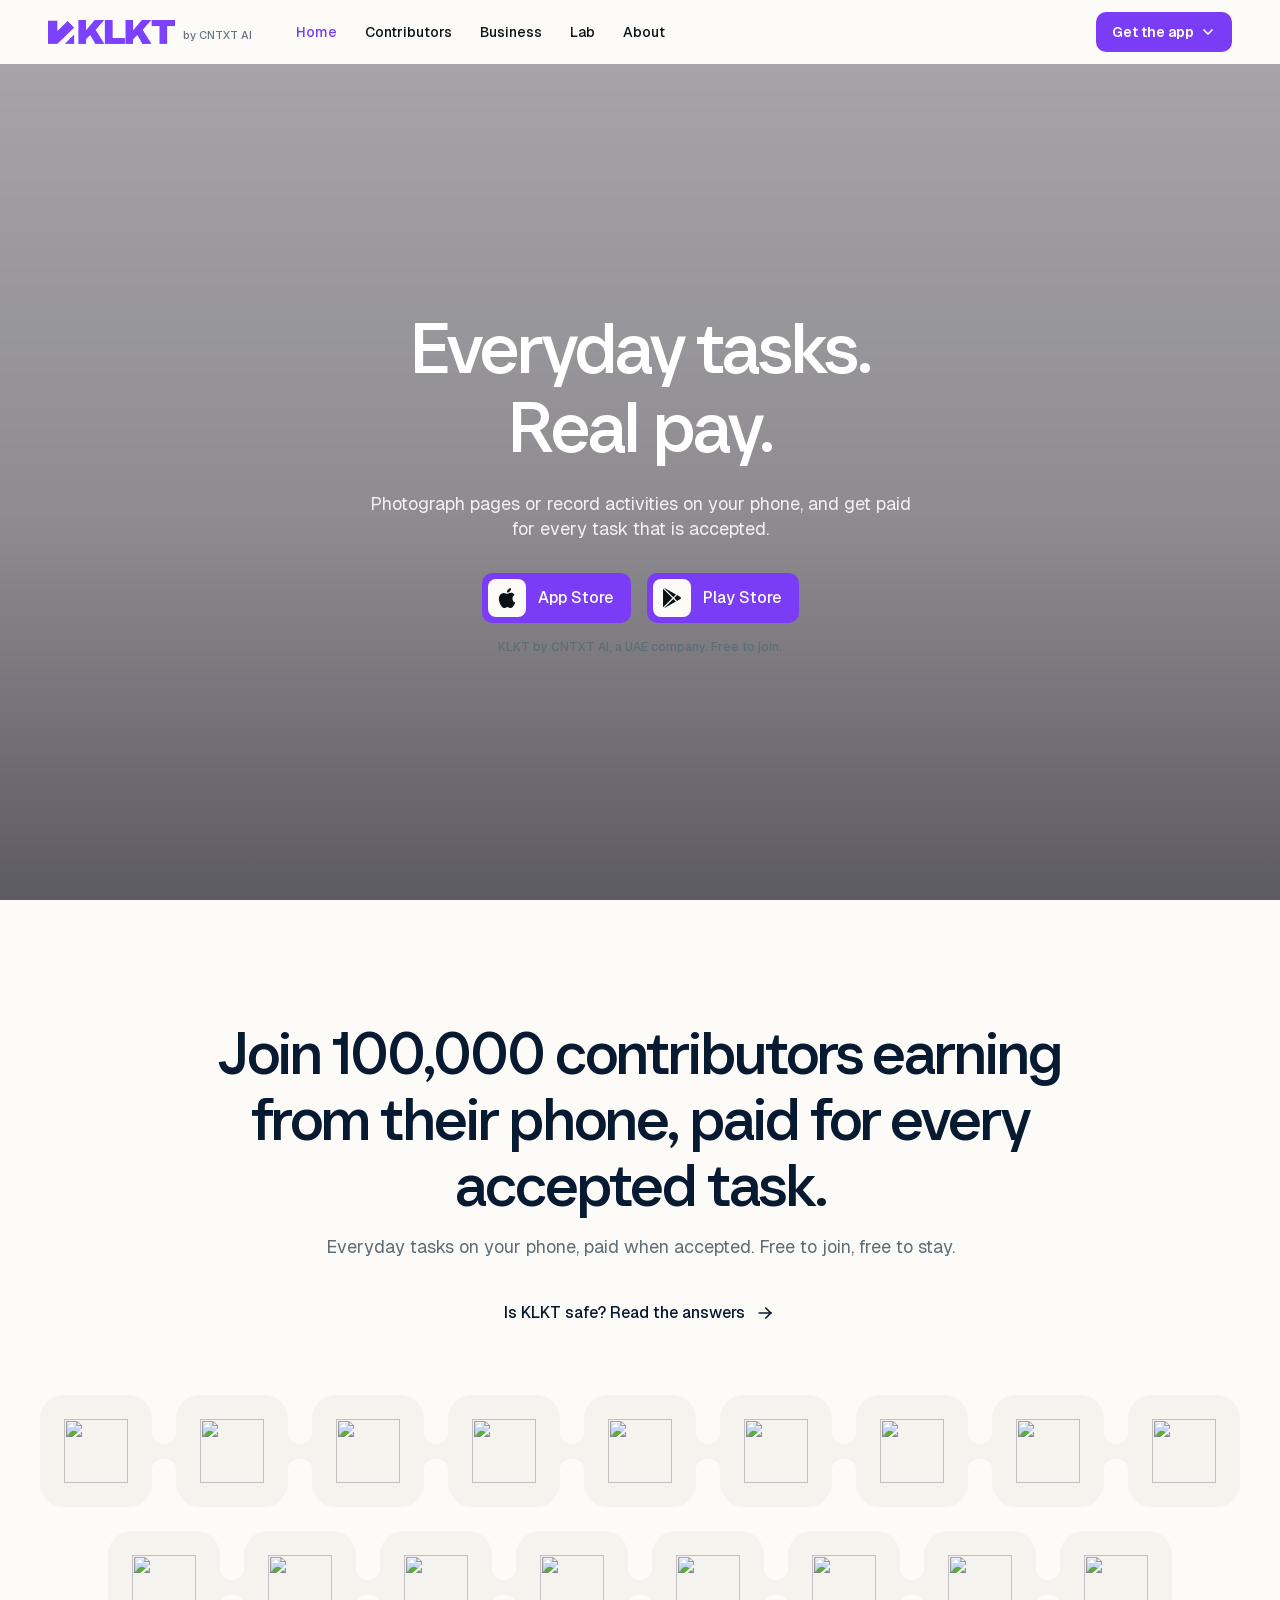
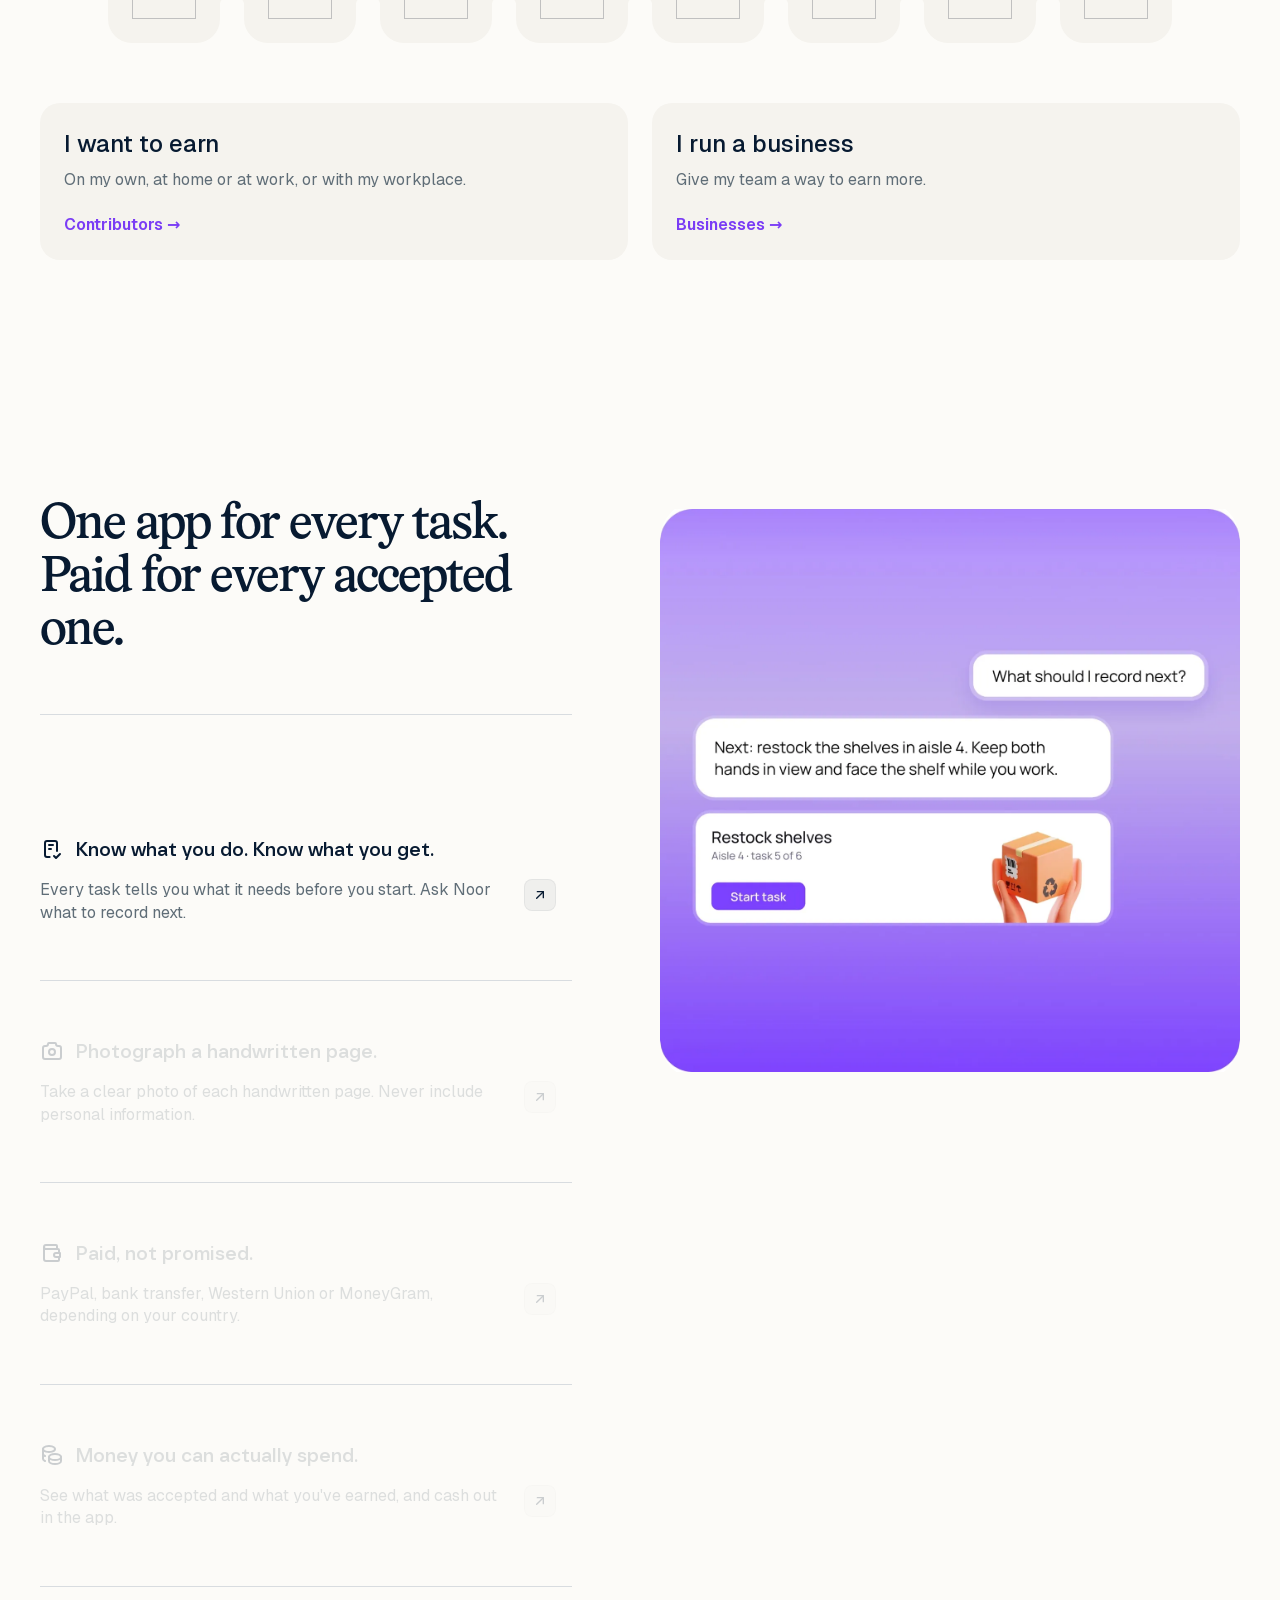
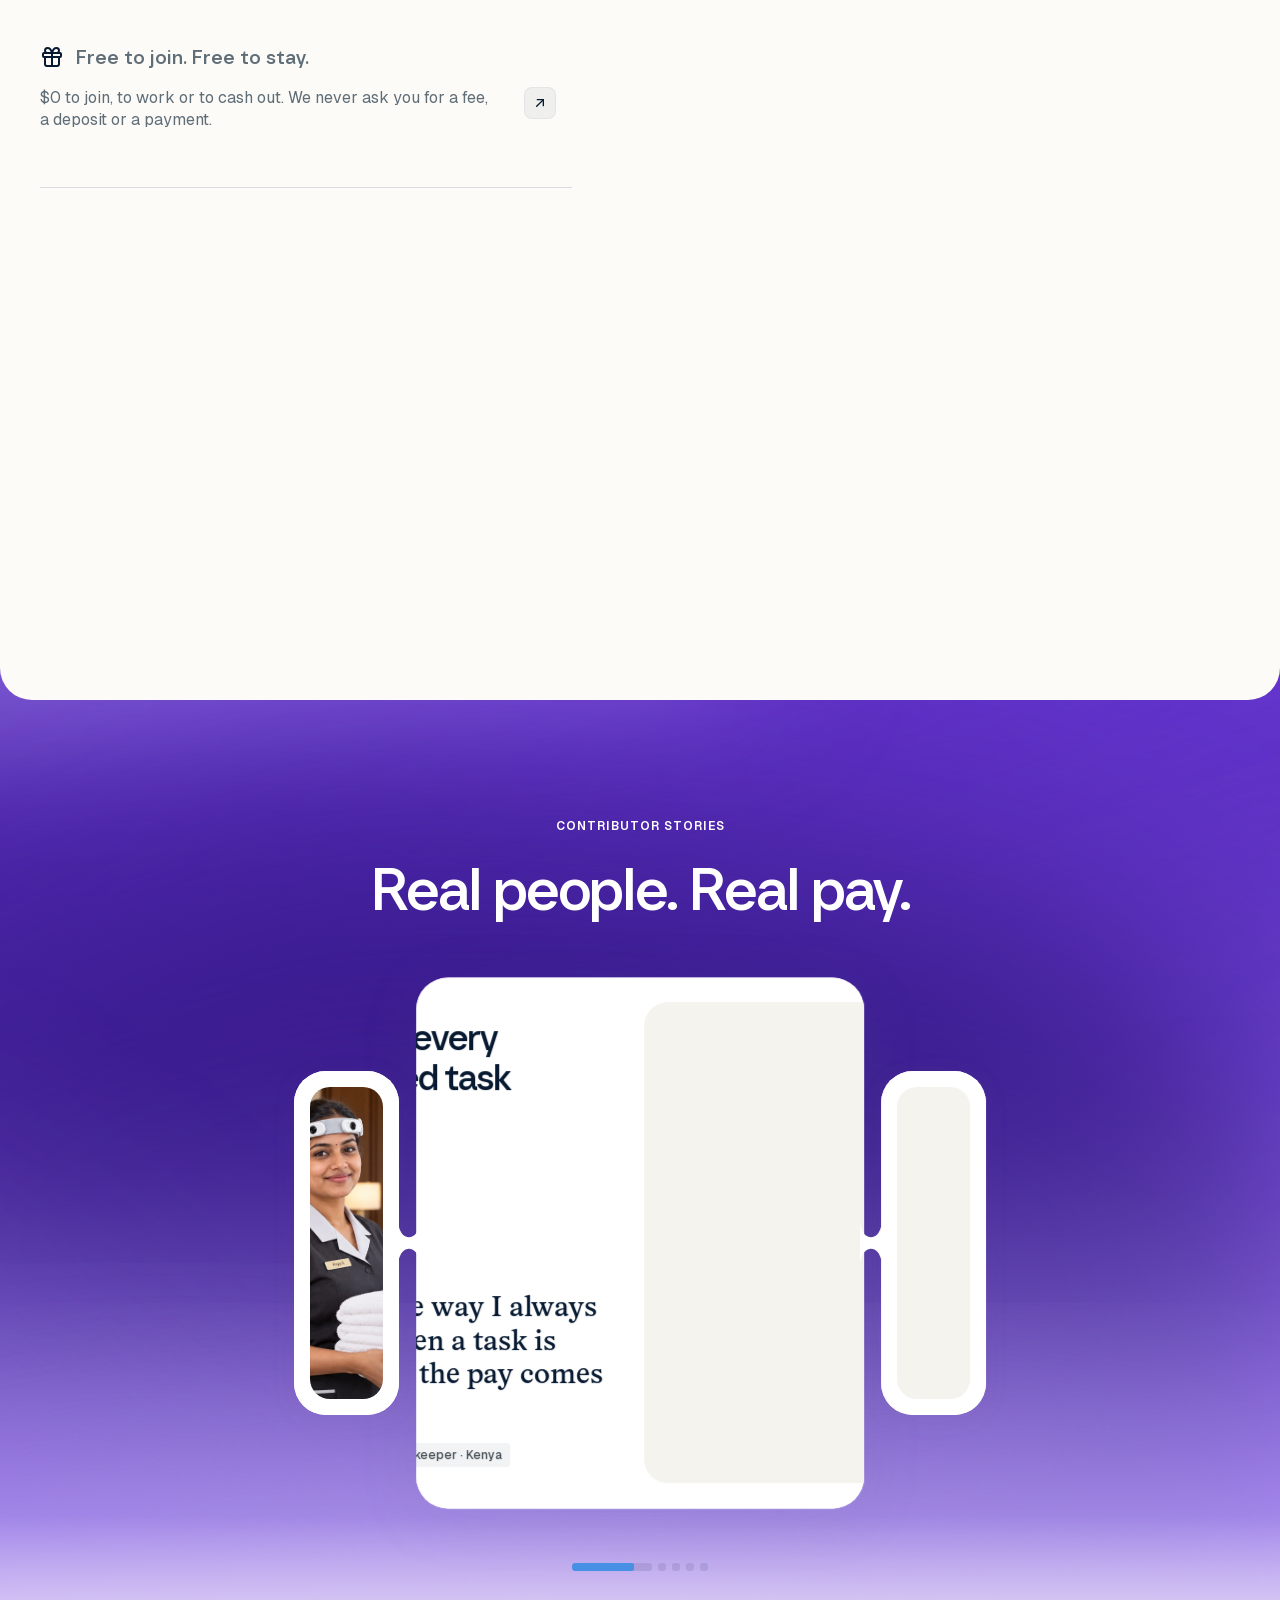
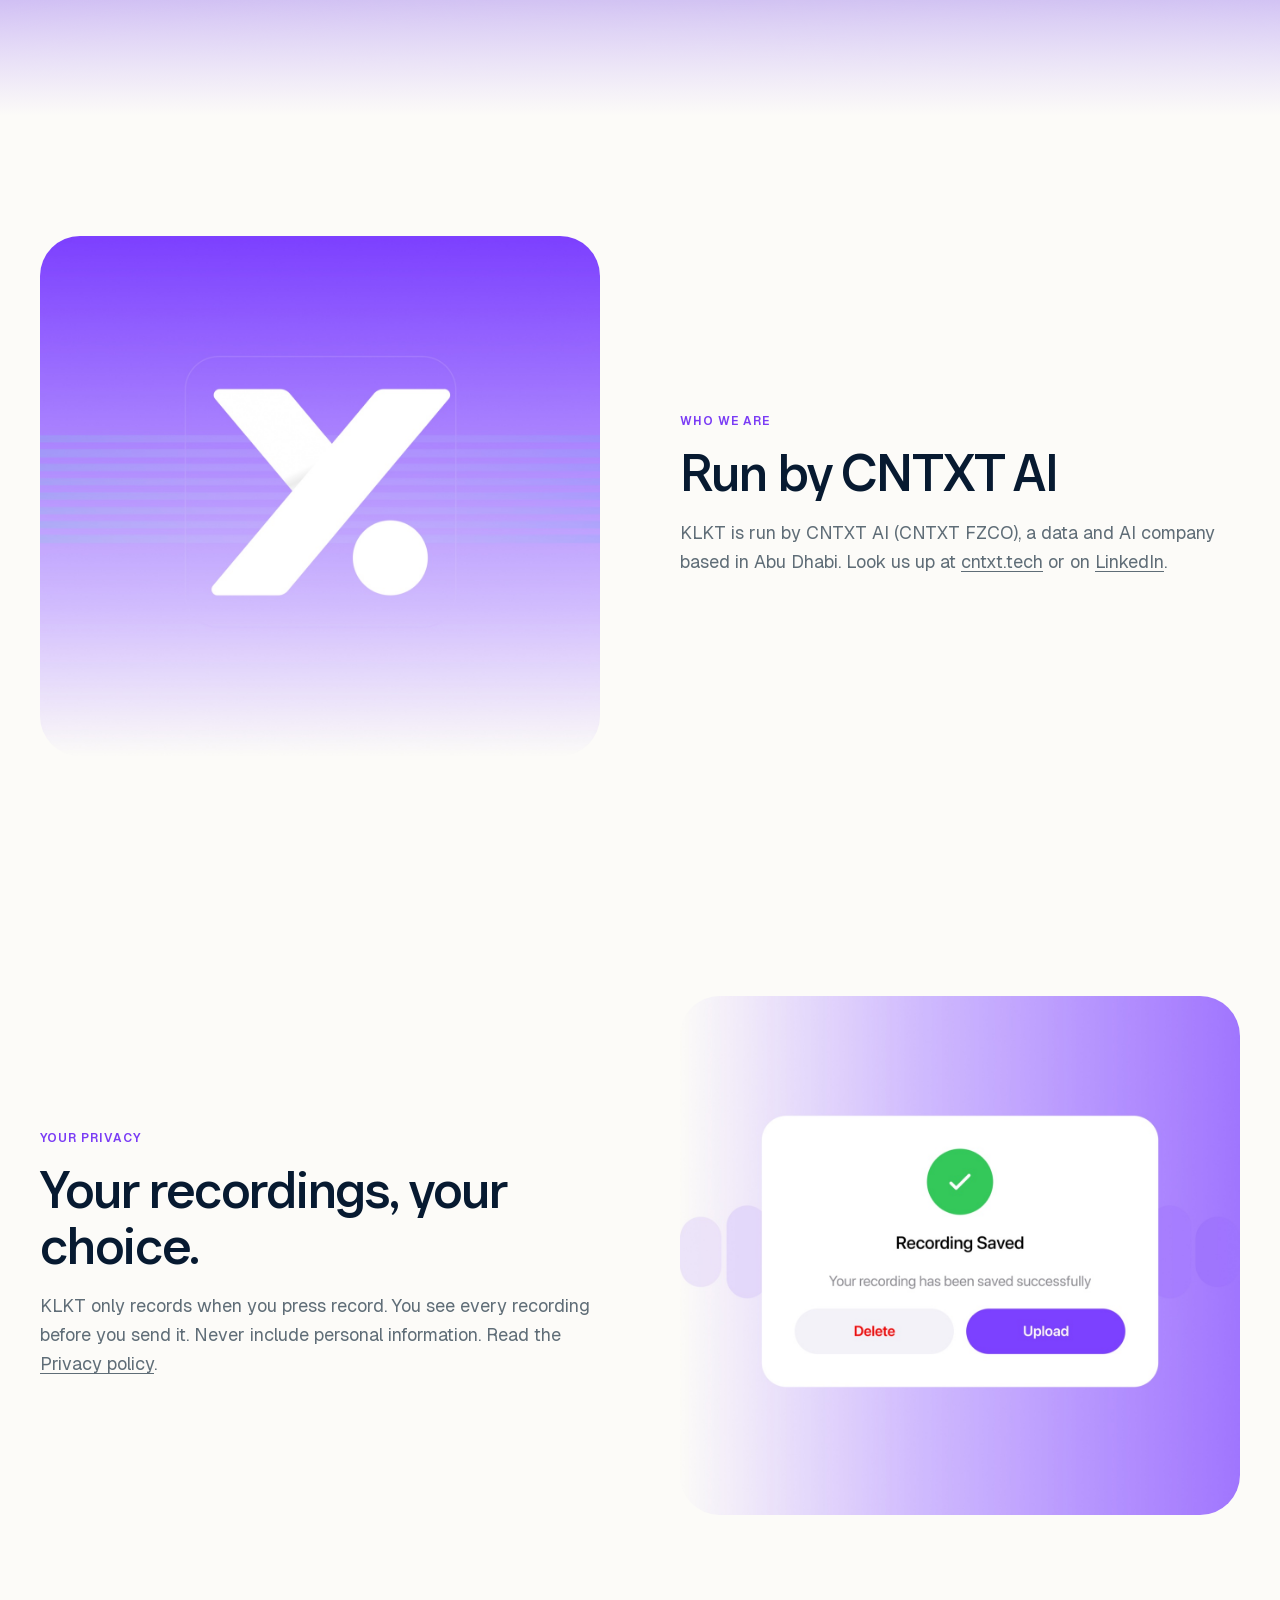
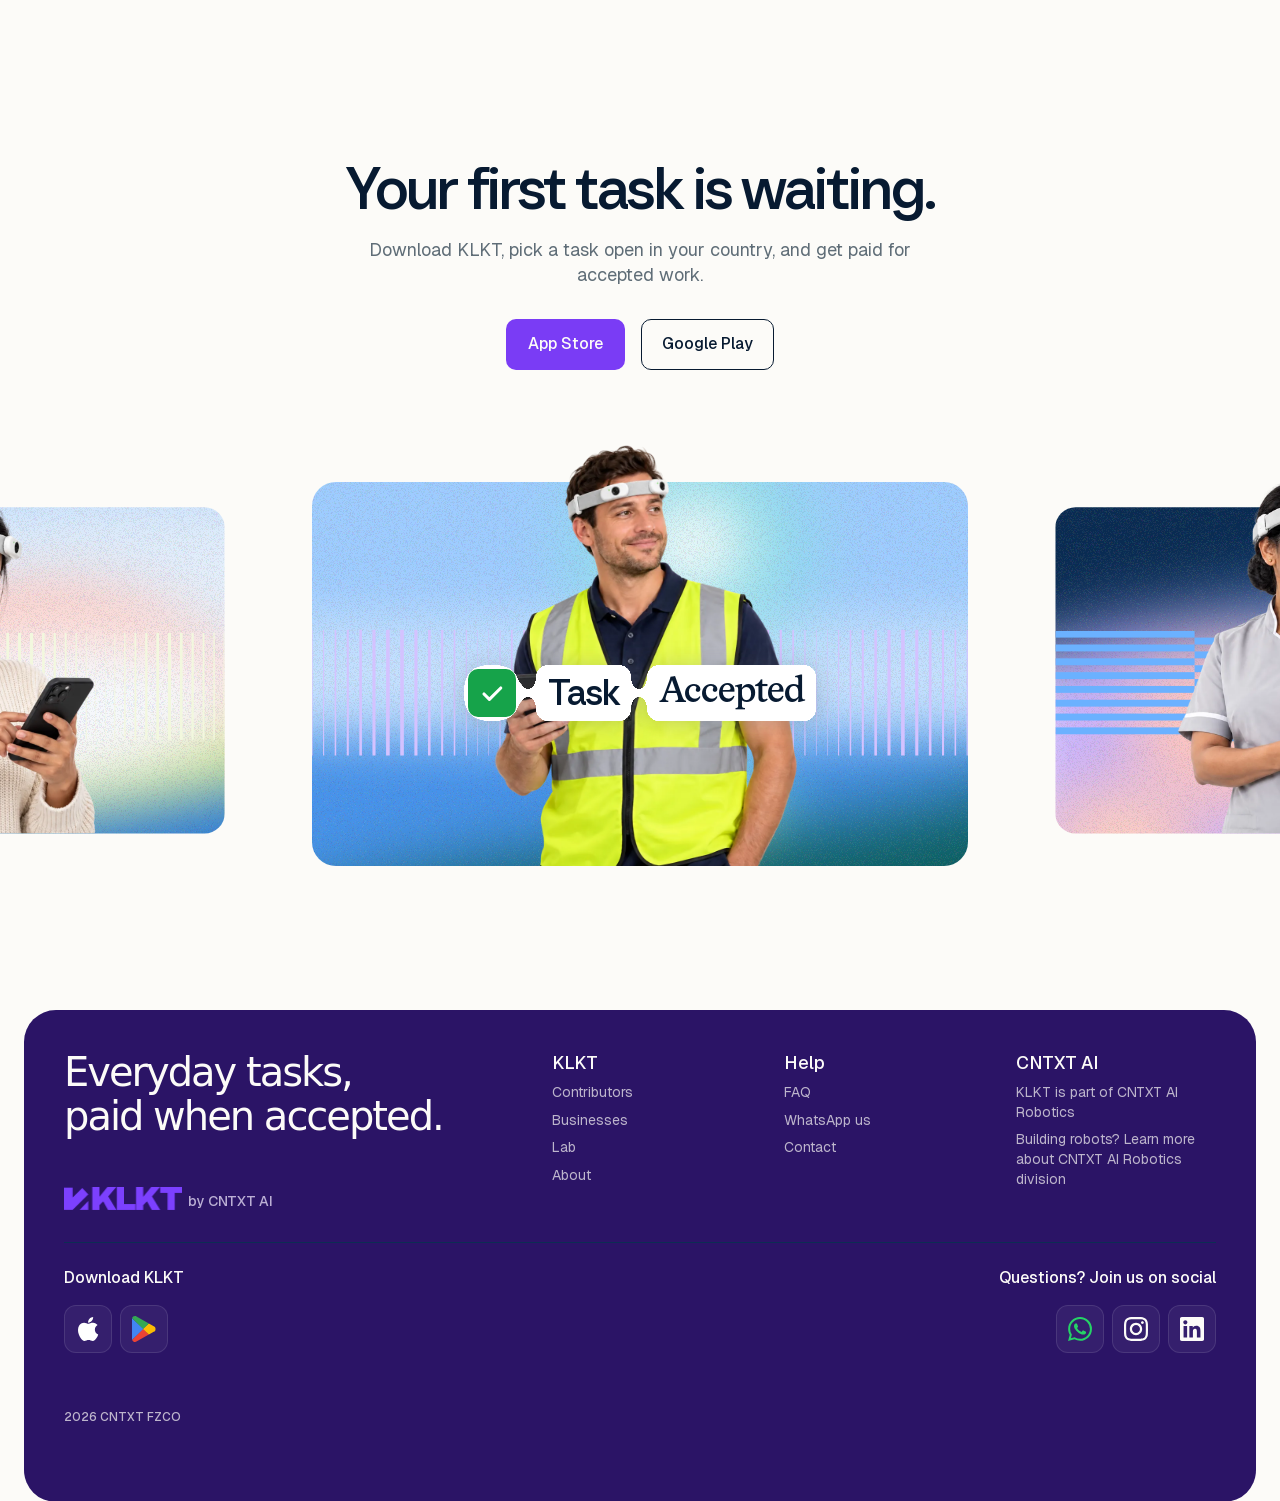
==== commit d3bb8af8: "Home: remove KLKT app badge above 'One app for every task' heading Co-authored-by: Cursor <cursorage" ====
--- a/index.html
+++ b/index.html
@@ -4783,7 +4783,7 @@
   <div class="klkt-vhero__shade" aria-hidden="true"></div>
   <div class="klkt-vhero__content"><div class="flex flex-col gap-md w-full items-center"><div data-testid="content-block" class="w-full"><div class="flex flex-col gap-xl w-full items-center text-center mx-auto max-w-80 ui-tb:max-w-subhead ui-dsk:max-w-heading"><div class="flex flex-col w-full gap-lg items-center text-center"><h1 class="font-calendly-sans type-huge text-text-primary w-full max-w-subhead ui-dsk:max-w-heading">Everyday tasks.<br>Real pay.</h1><p class="font-geist text-text-secondary w-full type-body-lg max-w-120 ui-dsk:max-w-subhead whitespace-pre-line">Photograph pages or record activities on your phone, and get paid for every task that is accepted.</p></div><div class="flex flex-wrap gap-md justify-center [&amp;&gt;a]:!w-fit [&amp;&gt;button]:!w-fit"><a href="#" tabindex="0" data-button-variant="oauth-primary" class="inline-flex items-center justify-center font-geist font-medium leading-ui-body-sm tracking-ui-none whitespace-nowrap transition-colors duration-150 cursor-pointer data-disabled:cursor-not-allowed outline-none flex-row-reverse min-h-[50px] p-btn-standard type-body-md-fixed [--icon-size:24px] rounded-btn-standard bg-action-primary-bg text-action-primary-text hover:bg-action-primary-bg-hover active:bg-action-primary-bg-pressed data-disabled:bg-action-disabled-bg data-disabled:text-action-disabled-text border-2 border-transparent focus-visible:border-action-focus-border !p-xxs-fixed !pr-md-fixed gap-sm-fixed w-full ui-tb:w-fit">App Store<span data-button-icon="true" class="shrink-0 flex items-center justify-center [&amp;&gt;svg]:size-full [&amp;&gt;img]:size-full [&amp;&gt;img]:object-contain size-[38px] rounded-ui-fixed-xs bg-magnolia p-[9px] text-midnight"><svg viewBox="0 0 24 24" aria-hidden="true" fill="#0b1215"><path d="M12.152 6.896c-.948 0-2.415-1.078-3.96-1.04-2.04.027-3.91 1.183-4.961 3.014-2.117 3.675-.546 9.103 1.519 12.09 1.013 1.454 2.208 3.09 3.792 3.039 1.52-.065 2.09-.987 3.935-.987 1.831 0 2.35.987 3.96.948 1.637-.026 2.676-1.48 3.676-2.948 1.156-1.688 1.636-3.325 1.662-3.415-.039-.013-3.182-1.221-3.22-4.857-.026-3.04 2.48-4.494 2.597-4.559-1.429-2.09-3.623-2.324-4.39-2.376-2-.156-3.675 1.09-4.61 1.09zM15.53 3.83c.843-1.012 1.4-2.427 1.245-3.83-1.207.052-2.662.805-3.532 1.818-.78.896-1.454 2.338-1.273 3.714 1.338.104 2.715-.688 3.559-1.701"/></svg></span></a><a href="#" tabindex="0" data-button-variant="oauth-primary" class="inline-flex items-center justify-center font-geist font-medium leading-ui-body-sm tracking-ui-none whitespace-nowrap transition-colors duration-150 cursor-pointer data-disabled:cursor-not-allowed outline-none flex-row-reverse min-h-[50px] p-btn-standard type-body-md-fixed [--icon-size:24px] rounded-btn-standard bg-action-primary-bg text-action-primary-text hover:bg-action-primary-bg-hover active:bg-action-primary-bg-pressed data-disabled:bg-action-disabled-bg data-disabled:text-action-disabled-text border-2 border-transparent focus-visible:border-action-focus-border !p-xxs-fixed !pr-md-fixed gap-sm-fixed w-full ui-tb:w-fit">Play Store<span data-button-icon="true" class="shrink-0 flex items-center justify-center [&amp;&gt;svg]:size-full [&amp;&gt;img]:size-full [&amp;&gt;img]:object-contain size-[38px] rounded-ui-fixed-xs bg-magnolia p-[9px] text-midnight"><svg viewBox="0 0 24 24" aria-hidden="true" fill="#0b1215"><path d="M22.018 13.298l-3.919 2.218-3.515-3.493 3.543-3.521 3.891 2.202a1.49 1.49 0 0 1 0 2.594zM1.337.924a1.486 1.486 0 0 0-.112.568v21.017c0 .217.045.419.124.6l11.155-11.087L1.337.924zm12.207 10.065l3.258-3.238L3.45.195a1.466 1.466 0 0 0-.946-.179l11.04 10.973zm0 2.067l-11 10.933c.298.036.612-.016.906-.183l13.324-7.54-3.23-3.21z"/></svg></span></a></div></div></div><div class="[&amp;&gt;*:first-child]:mt-0 [&amp;&gt;*:last-child]:mb-0 type-body-md text-text-secondary text-center [&amp;_p]:type-caption! [&amp;_p]:text-text-secondary! [&amp;_p]:mb-0!"><p class="type-body-md @min-[944px]:type-body-lg text-text-secondary mb-6 last:mb-0">KLKT by CNTXT AI, a UAE company. Free to join.</p></div></div></div></div>
 </div>
-</section><section id="[Home]-Integrations-ConnectCalendlywithyourfavoritetools" class="flex w-full justify-center bg-surface-bg-primary py-section-default"><div class="z-10 has-data-scrolljack-overlay:z-1001 w-full flex flex-col @container gap-2xl max-w-[1280px] px-(--section-padding-x)"><astro-island uid="2ji2II" prefix="r29" component-url="/_astro/index.BG5QQwJ4.js" component-export="HeadingIsland" renderer-url="/_astro/client.DSHm9q9k.js" props="{&quot;alignment&quot;:[0,&quot;centered&quot;],&quot;title&quot;:[0,&quot;Join 100,000 contributors earning from their phone, paid for every accepted task.&quot;],&quot;headingSize&quot;:[0,&quot;h1&quot;],&quot;headingFont&quot;:[0,&quot;calendly-sans&quot;],&quot;eyebrow&quot;:[0],&quot;body&quot;:[0,&quot;Everyday tasks on your phone, paid when accepted. Free to join, free to stay.&quot;],&quot;caption&quot;:[0],&quot;primaryCta&quot;:[0,{&quot;label&quot;:[0,&quot;Is KLKT safe? Read the answers&quot;],&quot;href&quot;:[0,&quot;#faq&quot;],&quot;variant&quot;:[0,&quot;tertiary&quot;],&quot;imageSrc&quot;:[0],&quot;imageAlt&quot;:[0],&quot;iconPlacement&quot;:[0,&quot;right&quot;],&quot;buttonType&quot;:[0,&quot;tertiary&quot;],&quot;iconName&quot;:[0,&quot;Arrow Right&quot;],&quot;popup&quot;:[0],&quot;loggedIn&quot;:[0],&quot;trackEvent&quot;:[0,{&quot;text&quot;:[0,&quot;Is KLKT safe? Read the answers&quot;],&quot;destination&quot;:[0,&quot;#faq&quot;],&quot;location&quot;:[0,&quot;Rich text button&quot;]}]}],&quot;secondaryCta&quot;:[0],&quot;popupOptions&quot;:[0,{&quot;locale&quot;:[0,&quot;en-US&quot;],&quot;translations&quot;:[0,{&quot;form_field_required&quot;:[0,&quot;This field is required.&quot;],&quot;form_email_label&quot;:[0,&quot;Email&quot;],&quot;form_email_placeholder&quot;:[0,&quot;your@email.com&quot;],&quot;form_subject_label&quot;:[0,&quot;Subject&quot;],&quot;form_subject_placeholder&quot;:[0,&quot;Brief summary of your issue&quot;],&quot;form_description_label&quot;:[0,&quot;Description&quot;],&quot;form_description_placeholder&quot;:[0,&quot;Please describe your issue in detail&quot;],&quot;form_issue_type_label&quot;:[0,&quot;Issue Type&quot;],&quot;form_issue_billing&quot;:[0,&quot;Billing &amp; Payments&quot;],&quot;form_issue_signin&quot;:[0,&quot;Sign-In Help&quot;],&quot;form_issue_product&quot;:[0,&quot;Product Support&quot;],&quot;form_submit&quot;:[0,&quot;Submit Ticket&quot;],&quot;form_submit_error&quot;:[0,&quot;Something went wrong. Please try again.&quot;],&quot;form_success_title&quot;:[0,&quot;Your ticket has been submitted&quot;],&quot;form_success_description&quot;:[0,&quot;We&#x27;ll get back to you as soon as possible.&quot;],&quot;form_lead_submit&quot;:[0,&quot;Submit&quot;],&quot;form_error_required&quot;:[0,&quot;This field is required.&quot;],&quot;form_error_email&quot;:[0,&quot;Please enter a valid email address.&quot;],&quot;form_error_business_email&quot;:[0,&quot;Please enter your business email address.&quot;],&quot;form_error_load&quot;:[0,&quot;This form couldn’t load. Please refresh and try again.&quot;]}],&quot;closeLabel&quot;:[0,&quot;Close popup&quot;],&quot;payloadApiUrl&quot;:[0,&quot;https://calendlycms.com&quot;]}],&quot;locale&quot;:[0,&quot;en-US&quot;],&quot;isHero&quot;:[0],&quot;testId&quot;:[0,&quot;section-heading&quot;]}" client="visible" opts="{&quot;name&quot;:&quot;HeadingIsland&quot;,&quot;value&quot;:true}" await-children="" ssr=""><div data-testid="section-heading" style="opacity: 1; transform: none;"><div data-testid="content-block" class=""><div class="flex flex-col gap-xl w-full items-center text-center mx-auto ui-tb:max-w-heading ui-dsk:w-220 ui-dsk:max-w-full"><div class="flex flex-col w-full gap-md items-center text-center"><h2 class="font-calendly-sans type-h1 text-text-primary w-full max-w-subhead ui-dsk:max-w-heading">Join 100,000 contributors earning from their phone, paid for every accepted task.</h2><p class="font-geist text-text-secondary w-full type-body-lg max-w-120 ui-dsk:max-w-subhead whitespace-pre-line">Everyday tasks on your phone, paid when accepted. Free to join, free to stay.</p></div><div class="flex flex-wrap gap-md justify-center w-fit"><a href="#faq" role="button" tabindex="0" data-button-variant="tertiary" class="inline-flex items-center justify-center font-geist font-medium leading-ui-body-sm tracking-ui-none whitespace-nowrap transition-colors duration-150 cursor-pointer data-disabled:cursor-not-allowed outline-none min-h-[50px] p-btn-standard type-body-md-fixed [--icon-size:24px] bg-transparent text-action-tertiary-text border-2 border-transparent hover:text-action-tertiary-text-hover active:text-action-tertiary-text-pressed data-disabled:text-action-disabled-text focus-visible:border-action-focus-border !min-h-0 !px-0 !py-btn-tertiary gap-btn w-fit">Is KLKT safe? Read the answers<span data-button-icon="true" class="shrink-0 flex items-center justify-center [&amp;&gt;svg]:size-full [&amp;&gt;img]:size-full [&amp;&gt;img]:object-contain size-(--icon-size)"><span aria-hidden="true" class="inline-flex size-[min(20px,var(--icon-size))] items-center justify-center [&amp;&gt;svg]:size-full"><svg xmlns="http://www.w3.org/2000/svg" width="24" height="24" viewBox="0 0 24 24" fill="none" stroke="currentColor" stroke-width="2" stroke-linecap="round" stroke-linejoin="round" class="tabler-icon tabler-icon-arrow-right " aria-hidden="true" data-proto-id="594"><path d="M5 12l14 0" data-proto-id="595"></path><path d="M13 18l6 -6" data-proto-id="596"></path><path d="M13 6l6 6" data-proto-id="597"></path></svg></span></span></a></div></div></div></div></astro-island><astro-island uid="Z1jVDND" prefix="r18" component-url="/_astro/index.BG5QQwJ4.js" component-export="IconTilesSectionIsland" renderer-url="/_astro/client.DSHm9q9k.js" props="{&quot;tiles&quot;:[1,[[0,{&quot;icon&quot;:[0,&quot;https://cdn.calendlycms.com/zoom-logo-icon-1.svg&quot;],&quot;href&quot;:[0,&quot;/integration/zoom&quot;],&quot;name&quot;:[0,&quot;Zoom integration&quot;]}],[0,{&quot;icon&quot;:[0,&quot;https://cdn.calendlycms.com/google-calendar-icon.svg&quot;],&quot;href&quot;:[0,&quot;/help/how-to-connect-your-google-calendar&quot;],&quot;name&quot;:[0,&quot;Google Calendar integration&quot;]}],[0,{&quot;icon&quot;:[0,&quot;https://cdn.calendlycms.com/google-gmail-icon.svg&quot;],&quot;href&quot;:[0,&quot;/integration/gmail-workflows&quot;],&quot;name&quot;:[0,&quot;Gmail integration&quot;]}],[0,{&quot;icon&quot;:[0,&quot;https://cdn.calendlycms.com/google-meet-icon.svg&quot;],&quot;href&quot;:[0,&quot;/integration/google-meet&quot;],&quot;name&quot;:[0,&quot;Google Meet&quot;]}],[0,{&quot;icon&quot;:[0,&quot;https://cdn.calendlycms.com/saleforce.svg&quot;],&quot;href&quot;:[0,&quot;/integration/salesforce&quot;],&quot;name&quot;:[0,&quot;Salesforce integration&quot;]}],[0,{&quot;icon&quot;:[0,&quot;https://cdn.calendlycms.com/slack-logo-icon.svg&quot;],&quot;href&quot;:[0,&quot;/integration/slack&quot;],&quot;name&quot;:[0,&quot;Slack integration&quot;]}],[0,{&quot;icon&quot;:[0,&quot;https://cdn.calendlycms.com/microsoft-teams-logo-icon.svg&quot;],&quot;href&quot;:[0,&quot;/integration/microsoft-teams&quot;],&quot;name&quot;:[0,&quot;Microsoft Teams integration&quot;]}],[0,{&quot;icon&quot;:[0,&quot;https://cdn.calendlycms.com/microsoft-logo-icon.svg&quot;],&quot;href&quot;:[0,&quot;/integration/outlook-workflows&quot;],&quot;name&quot;:[0,&quot;Outlook integration&quot;]}],[0,{&quot;icon&quot;:[0,&quot;https://cdn.calendlycms.com/chrome-logo.svg&quot;],&quot;href&quot;:[0,&quot;/integration/calendly-for-chrome&quot;],&quot;name&quot;:[0,&quot;Chrome integration&quot;]}],[0,{&quot;icon&quot;:[0,&quot;https://cdn.calendlycms.com/openai-icon.svg&quot;],&quot;href&quot;:[0,&quot;/integration/chatgpt&quot;],&quot;name&quot;:[0,&quot;OpenAI&quot;]}],[0,{&quot;icon&quot;:[0,&quot;https://cdn.calendlycms.com/claude-icon.svg&quot;],&quot;href&quot;:[0,&quot;/integration/claude&quot;],&quot;name&quot;:[0,&quot;Claude&quot;]}],[0,{&quot;icon&quot;:[0,&quot;https://cdn.calendlycms.com/hubspot.svg&quot;],&quot;href&quot;:[0,&quot;/integration/hubspot&quot;],&quot;name&quot;:[0,&quot;HubSpot integration&quot;]}],[0,{&quot;icon&quot;:[0,&quot;https://cdn.calendlycms.com/greenhouse-logo-icon.svg&quot;],&quot;href&quot;:[0,&quot;/integration/greenhouse&quot;],&quot;name&quot;:[0,&quot;Greenhouse integration&quot;]}],[0,{&quot;icon&quot;:[0,&quot;https://cdn.calendlycms.com/linkedin-logo-icon.svg&quot;],&quot;href&quot;:[0,&quot;/integration/linkedin&quot;],&quot;name&quot;:[0,&quot;LinkedIn integration&quot;]}],[0,{&quot;icon&quot;:[0,&quot;https://cdn.calendlycms.com/stripe-logo.svg&quot;],&quot;href&quot;:[0,&quot;/integration/stripe&quot;],&quot;name&quot;:[0,&quot;Stripe integration&quot;]}],[0,{&quot;icon&quot;:[0,&quot;https://cdn.calendlycms.com/paypal-icon.svg&quot;],&quot;href&quot;:[0,&quot;/integration/paypal&quot;],&quot;name&quot;:[0,&quot;PayPal integration&quot;]}],[0,{&quot;icon&quot;:[0,&quot;https://cdn.calendlycms.com/zapier-icon.svg&quot;],&quot;href&quot;:[0,&quot;/integration/zapier&quot;],&quot;name&quot;:[0,&quot;Zapier integration&quot;]}]]],&quot;tilesPerRow&quot;:[0],&quot;testId&quot;:[0,&quot;section-icon-tiles&quot;],&quot;locale&quot;:[0,&quot;en-US&quot;]}" client="visible" opts="{&quot;name&quot;:&quot;IconTilesSectionIsland&quot;,&quot;value&quot;:true}" await-children="" ssr=""><div data-testid="section-icon-tiles" style="opacity: 1; transform: none;"><div class="flex flex-col gap-xl w-full"><div class="xv40hG_tileContainer" data-cols-mb="3" data-cols-tb="5" data-cols-sdsk="6" data-cols-dsk="9" style="--cols-mobile:3;--cols-tb:5;--cols-sdsk:6;--cols-dsk:9"><a class="zMJHAq_tile" data-tile="" data-testid="icon-tile" href="/integration/zoom" aria-label="Zoom integration" target="_blank" rel="noopener noreferrer"><div class="zMJHAq_connector zMJHAq_connectorLeft" aria-hidden="true"><svg viewBox="0 0 6.9722 40.5991" preserveAspectRatio="none" aria-hidden="true" focusable="false" class="zMJHAq_connectorSvg zMJHAq_connectorSvgLeft" data-proto-id="598"><path d="M6.9722 27.4315C3.53722 27.4319 0.944676 31.4613 0.412166 36.7245C-0.117137 41.9559 0.0285468 40.3814 0.0303304 40.3622V20.7186H6.9722ZM6.9722 20.7167H0.0234945L0.0205648 0.246933C0.0205648 0.246933 -0.133062 -1.4469 0.399471 4.03795C0.932075 9.52264 3.5312 13.7215 6.97076 13.7215V20.7167Z" data-proto-id="599"></path></svg></div><div class="zMJHAq_body"><div class="zMJHAq_icon"><img src="https://cdn.calendlycms.com/zoom-logo-icon-1.svg" alt="" aria-hidden="true"></div></div><div class="zMJHAq_connector zMJHAq_connectorRight" aria-hidden="true"><svg viewBox="0 0 6.9722 40.5991" preserveAspectRatio="none" aria-hidden="true" focusable="false" class="zMJHAq_connectorSvg" data-proto-id="600"><path d="M6.9722 27.4315C3.53722 27.4319 0.944676 31.4613 0.412166 36.7245C-0.117137 41.9559 0.0285468 40.3814 0.0303304 40.3622V20.7186H6.9722ZM6.9722 20.7167H0.0234945L0.0205648 0.246933C0.0205648 0.246933 -0.133062 -1.4469 0.399471 4.03795C0.932075 9.52264 3.5312 13.7215 6.97076 13.7215V20.7167Z" data-proto-id="601"></path></svg></div></a><a class="zMJHAq_tile" data-tile="" data-testid="icon-tile" href="/help/how-to-connect-your-google-calendar" aria-label="Google Calendar integration" target="_blank" rel="noopener noreferrer"><div class="zMJHAq_connector zMJHAq_connectorLeft" aria-hidden="true"><svg viewBox="0 0 6.9722 40.5991" preserveAspectRatio="none" aria-hidden="true" focusable="false" class="zMJHAq_connectorSvg zMJHAq_connectorSvgLeft" data-proto-id="602"><path d="M6.9722 27.4315C3.53722 27.4319 0.944676 31.4613 0.412166 36.7245C-0.117137 41.9559 0.0285468 40.3814 0.0303304 40.3622V20.7186H6.9722ZM6.9722 20.7167H0.0234945L0.0205648 0.246933C0.0205648 0.246933 -0.133062 -1.4469 0.399471 4.03795C0.932075 9.52264 3.5312 13.7215 6.97076 13.7215V20.7167Z" data-proto-id="603"></path></svg></div><div class="zMJHAq_body"><div class="zMJHAq_icon"><img src="https://cdn.calendlycms.com/google-calendar-icon.svg" alt="" aria-hidden="true"></div></div><div class="zMJHAq_connector zMJHAq_connectorRight" aria-hidden="true"><svg viewBox="0 0 6.9722 40.5991" preserveAspectRatio="none" aria-hidden="true" focusable="false" class="zMJHAq_connectorSvg" data-proto-id="604"><path d="M6.9722 27.4315C3.53722 27.4319 0.944676 31.4613 0.412166 36.7245C-0.117137 41.9559 0.0285468 40.3814 0.0303304 40.3622V20.7186H6.9722ZM6.9722 20.7167H0.0234945L0.0205648 0.246933C0.0205648 0.246933 -0.133062 -1.4469 0.399471 4.03795C0.932075 9.52264 3.5312 13.7215 6.97076 13.7215V20.7167Z" data-proto-id="605"></path></svg></div></a><a class="zMJHAq_tile" data-tile="" data-testid="icon-tile" href="/integration/gmail-workflows" aria-label="Gmail integration" target="_blank" rel="noopener noreferrer"><div class="zMJHAq_connector zMJHAq_connectorLeft" aria-hidden="true"><svg viewBox="0 0 6.9722 40.5991" preserveAspectRatio="none" aria-hidden="true" focusable="false" class="zMJHAq_connectorSvg zMJHAq_connectorSvgLeft" data-proto-id="606"><path d="M6.9722 27.4315C3.53722 27.4319 0.944676 31.4613 0.412166 36.7245C-0.117137 41.9559 0.0285468 40.3814 0.0303304 40.3622V20.7186H6.9722ZM6.9722 20.7167H0.0234945L0.0205648 0.246933C0.0205648 0.246933 -0.133062 -1.4469 0.399471 4.03795C0.932075 9.52264 3.5312 13.7215 6.97076 13.7215V20.7167Z" data-proto-id="607"></path></svg></div><div class="zMJHAq_body"><div class="zMJHAq_icon"><img src="https://cdn.calendlycms.com/google-gmail-icon.svg" alt="" aria-hidden="true"></div></div><div class="zMJHAq_connector zMJHAq_connectorRight" aria-hidden="true"><svg viewBox="0 0 6.9722 40.5991" preserveAspectRatio="none" aria-hidden="true" focusable="false" class="zMJHAq_connectorSvg" data-proto-id="608"><path d="M6.9722 27.4315C3.53722 27.4319 0.944676 31.4613 0.412166 36.7245C-0.117137 41.9559 0.0285468 40.3814 0.0303304 40.3622V20.7186H6.9722ZM6.9722 20.7167H0.0234945L0.0205648 0.246933C0.0205648 0.246933 -0.133062 -1.4469 0.399471 4.03795C0.932075 9.52264 3.5312 13.7215 6.97076 13.7215V20.7167Z" data-proto-id="609"></path></svg></div></a><a class="zMJHAq_tile" data-tile="" data-testid="icon-tile" href="/integration/google-meet" aria-label="Google Meet" target="_blank" rel="noopener noreferrer"><div class="zMJHAq_connector zMJHAq_connectorLeft" aria-hidden="true"><svg viewBox="0 0 6.9722 40.5991" preserveAspectRatio="none" aria-hidden="true" focusable="false" class="zMJHAq_connectorSvg zMJHAq_connectorSvgLeft" data-proto-id="610"><path d="M6.9722 27.4315C3.53722 27.4319 0.944676 31.4613 0.412166 36.7245C-0.117137 41.9559 0.0285468 40.3814 0.0303304 40.3622V20.7186H6.9722ZM6.9722 20.7167H0.0234945L0.0205648 0.246933C0.0205648 0.246933 -0.133062 -1.4469 0.399471 4.03795C0.932075 9.52264 3.5312 13.7215 6.97076 13.7215V20.7167Z" data-proto-id="611"></path></svg></div><div class="zMJHAq_body"><div class="zMJHAq_icon"><img src="https://cdn.calendlycms.com/google-meet-icon.svg" alt="" aria-hidden="true"></div></div><div class="zMJHAq_connector zMJHAq_connectorRight" aria-hidden="true"><svg viewBox="0 0 6.9722 40.5991" preserveAspectRatio="none" aria-hidden="true" focusable="false" class="zMJHAq_connectorSvg" data-proto-id="612"><path d="M6.9722 27.4315C3.53722 27.4319 0.944676 31.4613 0.412166 36.7245C-0.117137 41.9559 0.0285468 40.3814 0.0303304 40.3622V20.7186H6.9722ZM6.9722 20.7167H0.0234945L0.0205648 0.246933C0.0205648 0.246933 -0.133062 -1.4469 0.399471 4.03795C0.932075 9.52264 3.5312 13.7215 6.97076 13.7215V20.7167Z" data-proto-id="613"></path></svg></div></a><a class="zMJHAq_tile" data-tile="" data-testid="icon-tile" href="/integration/salesforce" aria-label="Salesforce integration" target="_blank" rel="noopener noreferrer"><div class="zMJHAq_connector zMJHAq_connectorLeft" aria-hidden="true"><svg viewBox="0 0 6.9722 40.5991" preserveAspectRatio="none" aria-hidden="true" focusable="false" class="zMJHAq_connectorSvg zMJHAq_connectorSvgLeft" data-proto-id="614"><path d="M6.9722 27.4315C3.53722 27.4319 0.944676 31.4613 0.412166 36.7245C-0.117137 41.9559 0.0285468 40.3814 0.0303304 40.3622V20.7186H6.9722ZM6.9722 20.7167H0.0234945L0.0205648 0.246933C0.0205648 0.246933 -0.133062 -1.4469 0.399471 4.03795C0.932075 9.52264 3.5312 13.7215 6.97076 13.7215V20.7167Z" data-proto-id="615"></path></svg></div><div class="zMJHAq_body"><div class="zMJHAq_icon"><img src="https://cdn.calendlycms.com/saleforce.svg" alt="" aria-hidden="true"></div></div><div class="zMJHAq_connector zMJHAq_connectorRight" aria-hidden="true"><svg viewBox="0 0 6.9722 40.5991" preserveAspectRatio="none" aria-hidden="true" focusable="false" class="zMJHAq_connectorSvg" data-proto-id="616"><path d="M6.9722 27.4315C3.53722 27.4319 0.944676 31.4613 0.412166 36.7245C-0.117137 41.9559 0.0285468 40.3814 0.0303304 40.3622V20.7186H6.9722ZM6.9722 20.7167H0.0234945L0.0205648 0.246933C0.0205648 0.246933 -0.133062 -1.4469 0.399471 4.03795C0.932075 9.52264 3.5312 13.7215 6.97076 13.7215V20.7167Z" data-proto-id="617"></path></svg></div></a><a class="zMJHAq_tile" data-tile="" data-testid="icon-tile" href="/integration/slack" aria-label="Slack integration" target="_blank" rel="noopener noreferrer"><div class="zMJHAq_connector zMJHAq_connectorLeft" aria-hidden="true"><svg viewBox="0 0 6.9722 40.5991" preserveAspectRatio="none" aria-hidden="true" focusable="false" class="zMJHAq_connectorSvg zMJHAq_connectorSvgLeft" data-proto-id="618"><path d="M6.9722 27.4315C3.53722 27.4319 0.944676 31.4613 0.412166 36.7245C-0.117137 41.9559 0.0285468 40.3814 0.0303304 40.3622V20.7186H6.9722ZM6.9722 20.7167H0.0234945L0.0205648 0.246933C0.0205648 0.246933 -0.133062 -1.4469 0.399471 4.03795C0.932075 9.52264 3.5312 13.7215 6.97076 13.7215V20.7167Z" data-proto-id="619"></path></svg></div><div class="zMJHAq_body"><div class="zMJHAq_icon"><img src="https://cdn.calendlycms.com/slack-logo-icon.svg" alt="" aria-hidden="true"></div></div><div class="zMJHAq_connector zMJHAq_connectorRight" aria-hidden="true"><svg viewBox="0 0 6.9722 40.5991" preserveAspectRatio="none" aria-hidden="true" focusable="false" class="zMJHAq_connectorSvg" data-proto-id="620"><path d="M6.9722 27.4315C3.53722 27.4319 0.944676 31.4613 0.412166 36.7245C-0.117137 41.9559 0.0285468 40.3814 0.0303304 40.3622V20.7186H6.9722ZM6.9722 20.7167H0.0234945L0.0205648 0.246933C0.0205648 0.246933 -0.133062 -1.4469 0.399471 4.03795C0.932075 9.52264 3.5312 13.7215 6.97076 13.7215V20.7167Z" data-proto-id="621"></path></svg></div></a><a class="zMJHAq_tile" data-tile="" data-testid="icon-tile" href="/integration/microsoft-teams" aria-label="Microsoft Teams integration" target="_blank" rel="noopener noreferrer"><div class="zMJHAq_connector zMJHAq_connectorLeft" aria-hidden="true"><svg viewBox="0 0 6.9722 40.5991" preserveAspectRatio="none" aria-hidden="true" focusable="false" class="zMJHAq_connectorSvg zMJHAq_connectorSvgLeft" data-proto-id="622"><path d="M6.9722 27.4315C3.53722 27.4319 0.944676 31.4613 0.412166 36.7245C-0.117137 41.9559 0.0285468 40.3814 0.0303304 40.3622V20.7186H6.9722ZM6.9722 20.7167H0.0234945L0.0205648 0.246933C0.0205648 0.246933 -0.133062 -1.4469 0.399471 4.03795C0.932075 9.52264 3.5312 13.7215 6.97076 13.7215V20.7167Z" data-proto-id="623"></path></svg></div><div class="zMJHAq_body"><div class="zMJHAq_icon"><img src="https://cdn.calendlycms.com/microsoft-teams-logo-icon.svg" alt="" aria-hidden="true"></div></div><div class="zMJHAq_connector zMJHAq_connectorRight" aria-hidden="true"><svg viewBox="0 0 6.9722 40.5991" preserveAspectRatio="none" aria-hidden="true" focusable="false" class="zMJHAq_connectorSvg" data-proto-id="624"><path d="M6.9722 27.4315C3.53722 27.4319 0.944676 31.4613 0.412166 36.7245C-0.117137 41.9559 0.0285468 40.3814 0.0303304 40.3622V20.7186H6.9722ZM6.9722 20.7167H0.0234945L0.0205648 0.246933C0.0205648 0.246933 -0.133062 -1.4469 0.399471 4.03795C0.932075 9.52264 3.5312 13.7215 6.97076 13.7215V20.7167Z" data-proto-id="625"></path></svg></div></a><a class="zMJHAq_tile" data-tile="" data-testid="icon-tile" href="/integration/outlook-workflows" aria-label="Outlook integration" target="_blank" rel="noopener noreferrer"><div class="zMJHAq_connector zMJHAq_connectorLeft" aria-hidden="true"><svg viewBox="0 0 6.9722 40.5991" preserveAspectRatio="none" aria-hidden="true" focusable="false" class="zMJHAq_connectorSvg zMJHAq_connectorSvgLeft" data-proto-id="626"><path d="M6.9722 27.4315C3.53722 27.4319 0.944676 31.4613 0.412166 36.7245C-0.117137 41.9559 0.0285468 40.3814 0.0303304 40.3622V20.7186H6.9722ZM6.9722 20.7167H0.0234945L0.0205648 0.246933C0.0205648 0.246933 -0.133062 -1.4469 0.399471 4.03795C0.932075 9.52264 3.5312 13.7215 6.97076 13.7215V20.7167Z" data-proto-id="627"></path></svg></div><div class="zMJHAq_body"><div class="zMJHAq_icon"><img src="https://cdn.calendlycms.com/microsoft-logo-icon.svg" alt="" aria-hidden="true"></div></div><div class="zMJHAq_connector zMJHAq_connectorRight" aria-hidden="true"><svg viewBox="0 0 6.9722 40.5991" preserveAspectRatio="none" aria-hidden="true" focusable="false" class="zMJHAq_connectorSvg" data-proto-id="628"><path d="M6.9722 27.4315C3.53722 27.4319 0.944676 31.4613 0.412166 36.7245C-0.117137 41.9559 0.0285468 40.3814 0.0303304 40.3622V20.7186H6.9722ZM6.9722 20.7167H0.0234945L0.0205648 0.246933C0.0205648 0.246933 -0.133062 -1.4469 0.399471 4.03795C0.932075 9.52264 3.5312 13.7215 6.97076 13.7215V20.7167Z" data-proto-id="629"></path></svg></div></a><a class="zMJHAq_tile" data-tile="" data-testid="icon-tile" href="/integration/calendly-for-chrome" aria-label="Chrome integration" target="_blank" rel="noopener noreferrer"><div class="zMJHAq_connector zMJHAq_connectorLeft" aria-hidden="true"><svg viewBox="0 0 6.9722 40.5991" preserveAspectRatio="none" aria-hidden="true" focusable="false" class="zMJHAq_connectorSvg zMJHAq_connectorSvgLeft" data-proto-id="630"><path d="M6.9722 27.4315C3.53722 27.4319 0.944676 31.4613 0.412166 36.7245C-0.117137 41.9559 0.0285468 40.3814 0.0303304 40.3622V20.7186H6.9722ZM6.9722 20.7167H0.0234945L0.0205648 0.246933C0.0205648 0.246933 -0.133062 -1.4469 0.399471 4.03795C0.932075 9.52264 3.5312 13.7215 6.97076 13.7215V20.7167Z" data-proto-id="631"></path></svg></div><div class="zMJHAq_body"><div class="zMJHAq_icon"><img src="https://cdn.calendlycms.com/chrome-logo.svg" alt="" aria-hidden="true"></div></div><div class="zMJHAq_connector zMJHAq_connectorRight" aria-hidden="true"><svg viewBox="0 0 6.9722 40.5991" preserveAspectRatio="none" aria-hidden="true" focusable="false" class="zMJHAq_connectorSvg" data-proto-id="632"><path d="M6.9722 27.4315C3.53722 27.4319 0.944676 31.4613 0.412166 36.7245C-0.117137 41.9559 0.0285468 40.3814 0.0303304 40.3622V20.7186H6.9722ZM6.9722 20.7167H0.0234945L0.0205648 0.246933C0.0205648 0.246933 -0.133062 -1.4469 0.399471 4.03795C0.932075 9.52264 3.5312 13.7215 6.97076 13.7215V20.7167Z" data-proto-id="633"></path></svg></div></a><a class="zMJHAq_tile" data-tile="" data-testid="icon-tile" href="/integration/chatgpt" aria-label="OpenAI" target="_blank" rel="noopener noreferrer"><div class="zMJHAq_connector zMJHAq_connectorLeft" aria-hidden="true"><svg viewBox="0 0 6.9722 40.5991" preserveAspectRatio="none" aria-hidden="true" focusable="false" class="zMJHAq_connectorSvg zMJHAq_connectorSvgLeft" data-proto-id="634"><path d="M6.9722 27.4315C3.53722 27.4319 0.944676 31.4613 0.412166 36.7245C-0.117137 41.9559 0.0285468 40.3814 0.0303304 40.3622V20.7186H6.9722ZM6.9722 20.7167H0.0234945L0.0205648 0.246933C0.0205648 0.246933 -0.133062 -1.4469 0.399471 4.03795C0.932075 9.52264 3.5312 13.7215 6.97076 13.7215V20.7167Z" data-proto-id="635"></path></svg></div><div class="zMJHAq_body"><div class="zMJHAq_icon"><img src="https://cdn.calendlycms.com/openai-icon.svg" alt="" aria-hidden="true"></div></div><div class="zMJHAq_connector zMJHAq_connectorRight" aria-hidden="true"><svg viewBox="0 0 6.9722 40.5991" preserveAspectRatio="none" aria-hidden="true" focusable="false" class="zMJHAq_connectorSvg" data-proto-id="636"><path d="M6.9722 27.4315C3.53722 27.4319 0.944676 31.4613 0.412166 36.7245C-0.117137 41.9559 0.0285468 40.3814 0.0303304 40.3622V20.7186H6.9722ZM6.9722 20.7167H0.0234945L0.0205648 0.246933C0.0205648 0.246933 -0.133062 -1.4469 0.399471 4.03795C0.932075 9.52264 3.5312 13.7215 6.97076 13.7215V20.7167Z" data-proto-id="637"></path></svg></div></a><a class="zMJHAq_tile" data-tile="" data-testid="icon-tile" href="/integration/claude" aria-label="Claude" target="_blank" rel="noopener noreferrer"><div class="zMJHAq_connector zMJHAq_connectorLeft" aria-hidden="true"><svg viewBox="0 0 6.9722 40.5991" preserveAspectRatio="none" aria-hidden="true" focusable="false" class="zMJHAq_connectorSvg zMJHAq_connectorSvgLeft" data-proto-id="638"><path d="M6.9722 27.4315C3.53722 27.4319 0.944676 31.4613 0.412166 36.7245C-0.117137 41.9559 0.0285468 40.3814 0.0303304 40.3622V20.7186H6.9722ZM6.9722 20.7167H0.0234945L0.0205648 0.246933C0.0205648 0.246933 -0.133062 -1.4469 0.399471 4.03795C0.932075 9.52264 3.5312 13.7215 6.97076 13.7215V20.7167Z" data-proto-id="639"></path></svg></div><div class="zMJHAq_body"><div class="zMJHAq_icon"><img src="https://cdn.calendlycms.com/claude-icon.svg" alt="" aria-hidden="true"></div></div><div class="zMJHAq_connector zMJHAq_connectorRight" aria-hidden="true"><svg viewBox="0 0 6.9722 40.5991" preserveAspectRatio="none" aria-hidden="true" focusable="false" class="zMJHAq_connectorSvg" data-proto-id="640"><path d="M6.9722 27.4315C3.53722 27.4319 0.944676 31.4613 0.412166 36.7245C-0.117137 41.9559 0.0285468 40.3814 0.0303304 40.3622V20.7186H6.9722ZM6.9722 20.7167H0.0234945L0.0205648 0.246933C0.0205648 0.246933 -0.133062 -1.4469 0.399471 4.03795C0.932075 9.52264 3.5312 13.7215 6.97076 13.7215V20.7167Z" data-proto-id="641"></path></svg></div></a><a class="zMJHAq_tile" data-tile="" data-testid="icon-tile" href="/integration/hubspot" aria-label="HubSpot integration" target="_blank" rel="noopener noreferrer"><div class="zMJHAq_connector zMJHAq_connectorLeft" aria-hidden="true"><svg viewBox="0 0 6.9722 40.5991" preserveAspectRatio="none" aria-hidden="true" focusable="false" class="zMJHAq_connectorSvg zMJHAq_connectorSvgLeft" data-proto-id="642"><path d="M6.9722 27.4315C3.53722 27.4319 0.944676 31.4613 0.412166 36.7245C-0.117137 41.9559 0.0285468 40.3814 0.0303304 40.3622V20.7186H6.9722ZM6.9722 20.7167H0.0234945L0.0205648 0.246933C0.0205648 0.246933 -0.133062 -1.4469 0.399471 4.03795C0.932075 9.52264 3.5312 13.7215 6.97076 13.7215V20.7167Z" data-proto-id="643"></path></svg></div><div class="zMJHAq_body"><div class="zMJHAq_icon"><img src="https://cdn.calendlycms.com/hubspot.svg" alt="" aria-hidden="true"></div></div><div class="zMJHAq_connector zMJHAq_connectorRight" aria-hidden="true"><svg viewBox="0 0 6.9722 40.5991" preserveAspectRatio="none" aria-hidden="true" focusable="false" class="zMJHAq_connectorSvg" data-proto-id="644"><path d="M6.9722 27.4315C3.53722 27.4319 0.944676 31.4613 0.412166 36.7245C-0.117137 41.9559 0.0285468 40.3814 0.0303304 40.3622V20.7186H6.9722ZM6.9722 20.7167H0.0234945L0.0205648 0.246933C0.0205648 0.246933 -0.133062 -1.4469 0.399471 4.03795C0.932075 9.52264 3.5312 13.7215 6.97076 13.7215V20.7167Z" data-proto-id="645"></path></svg></div></a><a class="zMJHAq_tile" data-tile="" data-testid="icon-tile" href="/integration/greenhouse" aria-label="Greenhouse integration" target="_blank" rel="noopener noreferrer"><div class="zMJHAq_connector zMJHAq_connectorLeft" aria-hidden="true"><svg viewBox="0 0 6.9722 40.5991" preserveAspectRatio="none" aria-hidden="true" focusable="false" class="zMJHAq_connectorSvg zMJHAq_connectorSvgLeft" data-proto-id="646"><path d="M6.9722 27.4315C3.53722 27.4319 0.944676 31.4613 0.412166 36.7245C-0.117137 41.9559 0.0285468 40.3814 0.0303304 40.3622V20.7186H6.9722ZM6.9722 20.7167H0.0234945L0.0205648 0.246933C0.0205648 0.246933 -0.133062 -1.4469 0.399471 4.03795C0.932075 9.52264 3.5312 13.7215 6.97076 13.7215V20.7167Z" data-proto-id="647"></path></svg></div><div class="zMJHAq_body"><div class="zMJHAq_icon"><img src="https://cdn.calendlycms.com/greenhouse-logo-icon.svg" alt="" aria-hidden="true"></div></div><div class="zMJHAq_connector zMJHAq_connectorRight" aria-hidden="true"><svg viewBox="0 0 6.9722 40.5991" preserveAspectRatio="none" aria-hidden="true" focusable="false" class="zMJHAq_connectorSvg" data-proto-id="648"><path d="M6.9722 27.4315C3.53722 27.4319 0.944676 31.4613 0.412166 36.7245C-0.117137 41.9559 0.0285468 40.3814 0.0303304 40.3622V20.7186H6.9722ZM6.9722 20.7167H0.0234945L0.0205648 0.246933C0.0205648 0.246933 -0.133062 -1.4469 0.399471 4.03795C0.932075 9.52264 3.5312 13.7215 6.97076 13.7215V20.7167Z" data-proto-id="649"></path></svg></div></a><a class="zMJHAq_tile" data-tile="" data-testid="icon-tile" href="/integration/linkedin" aria-label="LinkedIn integration" target="_blank" rel="noopener noreferrer"><div class="zMJHAq_connector zMJHAq_connectorLeft" aria-hidden="true"><svg viewBox="0 0 6.9722 40.5991" preserveAspectRatio="none" aria-hidden="true" focusable="false" class="zMJHAq_connectorSvg zMJHAq_connectorSvgLeft" data-proto-id="650"><path d="M6.9722 27.4315C3.53722 27.4319 0.944676 31.4613 0.412166 36.7245C-0.117137 41.9559 0.0285468 40.3814 0.0303304 40.3622V20.7186H6.9722ZM6.9722 20.7167H0.0234945L0.0205648 0.246933C0.0205648 0.246933 -0.133062 -1.4469 0.399471 4.03795C0.932075 9.52264 3.5312 13.7215 6.97076 13.7215V20.7167Z" data-proto-id="651"></path></svg></div><div class="zMJHAq_body"><div class="zMJHAq_icon"><img src="https://cdn.calendlycms.com/linkedin-logo-icon.svg" alt="" aria-hidden="true"></div></div><div class="zMJHAq_connector zMJHAq_connectorRight" aria-hidden="true"><svg viewBox="0 0 6.9722 40.5991" preserveAspectRatio="none" aria-hidden="true" focusable="false" class="zMJHAq_connectorSvg" data-proto-id="652"><path d="M6.9722 27.4315C3.53722 27.4319 0.944676 31.4613 0.412166 36.7245C-0.117137 41.9559 0.0285468 40.3814 0.0303304 40.3622V20.7186H6.9722ZM6.9722 20.7167H0.0234945L0.0205648 0.246933C0.0205648 0.246933 -0.133062 -1.4469 0.399471 4.03795C0.932075 9.52264 3.5312 13.7215 6.97076 13.7215V20.7167Z" data-proto-id="653"></path></svg></div></a><a class="zMJHAq_tile" data-tile="" data-testid="icon-tile" href="/integration/stripe" aria-label="Stripe integration" target="_blank" rel="noopener noreferrer"><div class="zMJHAq_connector zMJHAq_connectorLeft" aria-hidden="true"><svg viewBox="0 0 6.9722 40.5991" preserveAspectRatio="none" aria-hidden="true" focusable="false" class="zMJHAq_connectorSvg zMJHAq_connectorSvgLeft" data-proto-id="654"><path d="M6.9722 27.4315C3.53722 27.4319 0.944676 31.4613 0.412166 36.7245C-0.117137 41.9559 0.0285468 40.3814 0.0303304 40.3622V20.7186H6.9722ZM6.9722 20.7167H0.0234945L0.0205648 0.246933C0.0205648 0.246933 -0.133062 -1.4469 0.399471 4.03795C0.932075 9.52264 3.5312 13.7215 6.97076 13.7215V20.7167Z" data-proto-id="655"></path></svg></div><div class="zMJHAq_body"><div class="zMJHAq_icon"><img src="https://cdn.calendlycms.com/stripe-logo.svg" alt="" aria-hidden="true"></div></div><div class="zMJHAq_connector zMJHAq_connectorRight" aria-hidden="true"><svg viewBox="0 0 6.9722 40.5991" preserveAspectRatio="none" aria-hidden="true" focusable="false" class="zMJHAq_connectorSvg" data-proto-id="656"><path d="M6.9722 27.4315C3.53722 27.4319 0.944676 31.4613 0.412166 36.7245C-0.117137 41.9559 0.0285468 40.3814 0.0303304 40.3622V20.7186H6.9722ZM6.9722 20.7167H0.0234945L0.0205648 0.246933C0.0205648 0.246933 -0.133062 -1.4469 0.399471 4.03795C0.932075 9.52264 3.5312 13.7215 6.97076 13.7215V20.7167Z" data-proto-id="657"></path></svg></div></a><a class="zMJHAq_tile" data-tile="" data-testid="icon-tile" href="/integration/paypal" aria-label="PayPal integration" target="_blank" rel="noopener noreferrer"><div class="zMJHAq_connector zMJHAq_connectorLeft" aria-hidden="true"><svg viewBox="0 0 6.9722 40.5991" preserveAspectRatio="none" aria-hidden="true" focusable="false" class="zMJHAq_connectorSvg zMJHAq_connectorSvgLeft" data-proto-id="658"><path d="M6.9722 27.4315C3.53722 27.4319 0.944676 31.4613 0.412166 36.7245C-0.117137 41.9559 0.0285468 40.3814 0.0303304 40.3622V20.7186H6.9722ZM6.9722 20.7167H0.0234945L0.0205648 0.246933C0.0205648 0.246933 -0.133062 -1.4469 0.399471 4.03795C0.932075 9.52264 3.5312 13.7215 6.97076 13.7215V20.7167Z" data-proto-id="659"></path></svg></div><div class="zMJHAq_body"><div class="zMJHAq_icon"><img src="https://cdn.calendlycms.com/paypal-icon.svg" alt="" aria-hidden="true"></div></div><div class="zMJHAq_connector zMJHAq_connectorRight" aria-hidden="true"><svg viewBox="0 0 6.9722 40.5991" preserveAspectRatio="none" aria-hidden="true" focusable="false" class="zMJHAq_connectorSvg" data-proto-id="660"><path d="M6.9722 27.4315C3.53722 27.4319 0.944676 31.4613 0.412166 36.7245C-0.117137 41.9559 0.0285468 40.3814 0.0303304 40.3622V20.7186H6.9722ZM6.9722 20.7167H0.0234945L0.0205648 0.246933C0.0205648 0.246933 -0.133062 -1.4469 0.399471 4.03795C0.932075 9.52264 3.5312 13.7215 6.97076 13.7215V20.7167Z" data-proto-id="661"></path></svg></div></a><a class="zMJHAq_tile" data-tile="" data-testid="icon-tile" href="/integration/zapier" aria-label="Zapier integration" target="_blank" rel="noopener noreferrer"><div class="zMJHAq_connector zMJHAq_connectorLeft" aria-hidden="true"><svg viewBox="0 0 6.9722 40.5991" preserveAspectRatio="none" aria-hidden="true" focusable="false" class="zMJHAq_connectorSvg zMJHAq_connectorSvgLeft" data-proto-id="662"><path d="M6.9722 27.4315C3.53722 27.4319 0.944676 31.4613 0.412166 36.7245C-0.117137 41.9559 0.0285468 40.3814 0.0303304 40.3622V20.7186H6.9722ZM6.9722 20.7167H0.0234945L0.0205648 0.246933C0.0205648 0.246933 -0.133062 -1.4469 0.399471 4.03795C0.932075 9.52264 3.5312 13.7215 6.97076 13.7215V20.7167Z" data-proto-id="663"></path></svg></div><div class="zMJHAq_body"><div class="zMJHAq_icon"><img src="https://cdn.calendlycms.com/zapier-icon.svg" alt="" aria-hidden="true"></div></div><div class="zMJHAq_connector zMJHAq_connectorRight" aria-hidden="true"><svg viewBox="0 0 6.9722 40.5991" preserveAspectRatio="none" aria-hidden="true" focusable="false" class="zMJHAq_connectorSvg" data-proto-id="664"><path d="M6.9722 27.4315C3.53722 27.4319 0.944676 31.4613 0.412166 36.7245C-0.117137 41.9559 0.0285468 40.3814 0.0303304 40.3622V20.7186H6.9722ZM6.9722 20.7167H0.0234945L0.0205648 0.246933C0.0205648 0.246933 -0.133062 -1.4469 0.399471 4.03795C0.932075 9.52264 3.5312 13.7215 6.97076 13.7215V20.7167Z" data-proto-id="665"></path></svg></div></a></div></div></div></astro-island><astro-island uid="cBHXd" prefix="r20" component-url="/_astro/index.BG5QQwJ4.js" component-export="CardGridIsland" renderer-url="/_astro/client.DSHm9q9k.js" props="{&quot;heading&quot;:[0,null],&quot;body&quot;:[0],&quot;caption&quot;:[0],&quot;eyebrow&quot;:[0],&quot;alignment&quot;:[0,&quot;centered&quot;],&quot;headingSize&quot;:[0,&quot;h2&quot;],&quot;images&quot;:[1,[]],&quot;cards&quot;:[1,[[0,{&quot;cardType&quot;:[0,&quot;icon&quot;],&quot;heading&quot;:[0,&quot;I want to earn&quot;],&quot;body&quot;:[0,&quot;On my own, at home or at work, or with my workplace.&quot;],&quot;badge&quot;:[0],&quot;href&quot;:[0,&quot;contributors.html&quot;],&quot;ctaLabel&quot;:[0,&quot;Contributors&quot;],&quot;imageSrc&quot;:[0],&quot;imageAlt&quot;:[0],&quot;videoHashedId&quot;:[0],&quot;videoAspectRatio&quot;:[0],&quot;iconSrc&quot;:[0],&quot;iconSrcs&quot;:[0],&quot;listItems&quot;:[1,[]],&quot;listIcon&quot;:[0],&quot;linkedInHref&quot;:[0],&quot;logoSrc&quot;:[0],&quot;logoAlt&quot;:[0],&quot;stat&quot;:[0],&quot;statLabel&quot;:[0],&quot;statLabelRichText&quot;:[0],&quot;bodyRichText&quot;:[0],&quot;color&quot;:[0],&quot;quote&quot;:[0],&quot;relationTo&quot;:[0,&quot;marketingComponentIconCards&quot;],&quot;productSize&quot;:[0],&quot;fullWidth&quot;:[0,false],&quot;unsupportedReason&quot;:[0],&quot;key&quot;:[0,&quot;2LdH0kWEqg03Ez0DfFn666&quot;]}],[0,{&quot;cardType&quot;:[0,&quot;icon&quot;],&quot;heading&quot;:[0,&quot;I run a business&quot;],&quot;body&quot;:[0,&quot;Give my team a way to earn more.&quot;],&quot;badge&quot;:[0],&quot;href&quot;:[0,&quot;Business.html&quot;],&quot;ctaLabel&quot;:[0,&quot;Businesses&quot;],&quot;imageSrc&quot;:[0],&quot;imageAlt&quot;:[0],&quot;videoHashedId&quot;:[0],&quot;videoAspectRatio&quot;:[0],&quot;iconSrc&quot;:[0],&quot;iconSrcs&quot;:[0],&quot;listItems&quot;:[1,[]],&quot;listIcon&quot;:[0],&quot;linkedInHref&quot;:[0],&quot;logoSrc&quot;:[0],&quot;logoAlt&quot;:[0],&quot;stat&quot;:[0],&quot;statLabel&quot;:[0],&quot;statLabelRichText&quot;:[0],&quot;bodyRichText&quot;:[0],&quot;color&quot;:[0],&quot;quote&quot;:[0],&quot;relationTo&quot;:[0,&quot;marketingComponentIconCards&quot;],&quot;productSize&quot;:[0],&quot;fullWidth&quot;:[0,false],&quot;unsupportedReason&quot;:[0],&quot;key&quot;:[0,&quot;2RnTjTwIrYOZ8rAqmcirg8&quot;]}]]],&quot;logo&quot;:[0],&quot;desktopColumnCount&quot;:[0,2],&quot;tabletColumnCount&quot;:[0,2],&quot;singleColumn&quot;:[0],&quot;eager&quot;:[0,false],&quot;locale&quot;:[0,&quot;en-US&quot;],&quot;leadershipCardLabels&quot;:[0,{&quot;moreAbout&quot;:[0,&quot;More about&quot;],&quot;lessAbout&quot;:[0,&quot;Less about&quot;],&quot;viewLinkedInProfile&quot;:[0,&quot;View {name}&#x27;s LinkedIn profile&quot;],&quot;leadershipTeamMember&quot;:[0,&quot;leadership team member&quot;],&quot;expandLeader&quot;:[0,&quot;Expand {name}&quot;],&quot;collapseLeader&quot;:[0,&quot;Collapse {name}&quot;]}],&quot;layout&quot;:[0],&quot;marqueeLabels&quot;:[0,{&quot;pauseScrolling&quot;:[0,&quot;Pause scrolling&quot;],&quot;resumeScrolling&quot;:[0,&quot;Resume scrolling&quot;]}],&quot;sectionLabel&quot;:[0],&quot;testId&quot;:[0,&quot;section-card-grid&quot;]}" client="only" opts="{&quot;name&quot;:&quot;CardGridIsland&quot;,&quot;value&quot;:&quot;react&quot;}" await-children="" ssr=""></astro-island></div></section><section id="[Home]-AccordionSwitchbacks-Scheduling" class="flex w-full justify-center bg-surface-bg-primary py-section-default"><div class="z-10 has-data-scrolljack-overlay:z-1001 w-full flex flex-col @container gap-3xl max-w-[1280px] px-(--section-padding-x)"><astro-island uid="ZYlYBA" prefix="r32" component-url="/_astro/index.BG5QQwJ4.js" component-export="StickyCarouselIsland" renderer-url="/_astro/client.DSHm9q9k.js" props="{&quot;eyebrowData&quot;:[0,{&quot;variant&quot;:[0,&quot;badge&quot;],&quot;badgeLabel&quot;:[0,&quot;&quot;],&quot;productLogo&quot;:[1,[[0,&quot;KLKT app&quot;]]],&quot;productLogoSize&quot;:[0,&quot;small&quot;],&quot;badgeColor&quot;:[0,&quot;default&quot;],&quot;badgeSize&quot;:[0,&quot;standard&quot;],&quot;badgeHref&quot;:[0],&quot;reversed&quot;:[0]}],&quot;heading&quot;:[0,&quot;One app for every task. Paid for every accepted one.&quot;],&quot;headingFont&quot;:[0],&quot;description&quot;:[0,&quot;&quot;],&quot;items&quot;:[1,[[0,{&quot;icon&quot;:[0,{&quot;icon&quot;:[0,&quot;&quot;],&quot;alt&quot;:[0,&quot;&quot;],&quot;url&quot;:[0,&quot;/media/klkt/icon-checklist.svg&quot;],&quot;svgContent&quot;:[0]}],&quot;title&quot;:[0,&quot;Know what you do. Know what you get.&quot;],&quot;description&quot;:[0,&quot;Every task tells you what it needs before you start. Ask Noor what to record next.&quot;],&quot;visual&quot;:[0,&quot;/media/klkt/app-know.webp&quot;],&quot;riveFileSrc&quot;:[0],&quot;riveAspectRatio&quot;:[0],&quot;href&quot;:[0,&quot;#&quot;]}],[0,{&quot;icon&quot;:[0,{&quot;icon&quot;:[0,&quot;&quot;],&quot;alt&quot;:[0,&quot;&quot;],&quot;url&quot;:[0,&quot;/media/klkt/icon-camera.svg&quot;],&quot;svgContent&quot;:[0]}],&quot;title&quot;:[0,&quot;Photograph a handwritten page.&quot;],&quot;description&quot;:[0,&quot;Take a clear photo of each handwritten page. Never include personal information.&quot;],&quot;visual&quot;:[0,&quot;/media/klkt/app-pages.webp&quot;],&quot;riveFileSrc&quot;:[0],&quot;riveAspectRatio&quot;:[0],&quot;href&quot;:[0,&quot;#&quot;]}],[0,{&quot;icon&quot;:[0,{&quot;icon&quot;:[0,&quot;&quot;],&quot;alt&quot;:[0,&quot;&quot;],&quot;url&quot;:[0,&quot;/media/klkt/icon-wallet.svg&quot;],&quot;svgContent&quot;:[0]}],&quot;title&quot;:[0,&quot;Paid, not promised.&quot;],&quot;description&quot;:[0,&quot;PayPal, bank transfer, Western Union or MoneyGram, depending on your country.&quot;],&quot;visual&quot;:[0,&quot;/media/klkt/app-paid.webp&quot;],&quot;riveFileSrc&quot;:[0],&quot;riveAspectRatio&quot;:[0],&quot;href&quot;:[0,&quot;#&quot;]}],[0,{&quot;icon&quot;:[0,{&quot;icon&quot;:[0,&quot;&quot;],&quot;alt&quot;:[0,&quot;&quot;],&quot;url&quot;:[0,&quot;/media/klkt/icon-coins.svg&quot;],&quot;svgContent&quot;:[0]}],&quot;title&quot;:[0,&quot;Money you can actually spend.&quot;],&quot;description&quot;:[0,&quot;See what was accepted and what you&#x27;ve earned, and cash out in the app.&quot;],&quot;visual&quot;:[0,&quot;/media/klkt/app-cash.webp&quot;],&quot;riveFileSrc&quot;:[0],&quot;riveAspectRatio&quot;:[0],&quot;href&quot;:[0,&quot;#&quot;]}],[0,{&quot;icon&quot;:[0,{&quot;icon&quot;:[0,&quot;&quot;],&quot;alt&quot;:[0,&quot;&quot;],&quot;url&quot;:[0,&quot;/media/klkt/icon-gift.svg&quot;],&quot;svgContent&quot;:[0]}],&quot;title&quot;:[0,&quot;Free to join. Free to stay.&quot;],&quot;description&quot;:[0,&quot;$0 to join, to work or to cash out. We never ask you for a fee, a deposit or a payment.&quot;],&quot;visual&quot;:[0,&quot;/media/klkt/app-free.webp&quot;],&quot;riveFileSrc&quot;:[0],&quot;riveAspectRatio&quot;:[0],&quot;href&quot;:[0,&quot;#&quot;]}]]],&quot;reversed&quot;:[0,false],&quot;locale&quot;:[0,&quot;en-US&quot;],&quot;location&quot;:[0,&quot;[Home] - Accordion Switchback - KLKT app - One app for every task&quot;],&quot;testId&quot;:[0,&quot;section-sticky-carousel&quot;]}" client="only" opts="{&quot;name&quot;:&quot;StickyCarouselIsland&quot;,&quot;value&quot;:true}" ssr=""></astro-island></div></section><section id="[Home]-CustomerStories" class="flex w-full justify-center relative py-section-default dark"><div aria-hidden="true" data-rounded-divider="true" style="border-bottom-left-radius:var(--radius-ui-fixed-2xl);border-bottom-right-radius:var(--radius-ui-fixed-2xl)" class="absolute inset-x-0 top-0 z-20 w-full h-(--section-rounded-divider-height) bg-ramp-orange-025"></div><div class="pointer-events-none absolute inset-0 z-0 overflow-hidden"><img src="/media/business-hero-purple.svg" alt="" loading="eager" aria-hidden="true" class="size-full object-cover select-none"></div><div class="z-10 has-data-scrolljack-overlay:z-1001 w-full flex flex-col @container gap-2xl max-w-[1280px] px-(--section-padding-x)"><astro-island uid="1PlxQQ" prefix="r19" component-url="/_astro/index.BEmsNTG-.js" component-export="UseCaseCarousel" renderer-url="/_astro/client.DSHm9q9k.js" props="{&quot;cards&quot;:[1,[[0,{&quot;id&quot;:[0,&quot;klkt-story-1&quot;],&quot;headline&quot;:[0,&quot;Paid for every accepted task&quot;],&quot;statement&quot;:[0,{&quot;root&quot;:[0,{&quot;children&quot;:[1,[[0,{&quot;children&quot;:[1,[[0,{&quot;detail&quot;:[0,0],&quot;format&quot;:[0,0],&quot;mode&quot;:[0,&quot;normal&quot;],&quot;style&quot;:[0,&quot;&quot;],&quot;text&quot;:[0,&quot;“I work the way I always have. When a task is accepted, the pay comes through.”&quot;],&quot;type&quot;:[0,&quot;text&quot;],&quot;version&quot;:[0,1]}]]],&quot;direction&quot;:[0],&quot;format&quot;:[0,&quot;&quot;],&quot;indent&quot;:[0,0],&quot;type&quot;:[0,&quot;paragraph&quot;],&quot;version&quot;:[0,1],&quot;textFormat&quot;:[0,0],&quot;textStyle&quot;:[0,&quot;&quot;]}]]],&quot;direction&quot;:[0],&quot;format&quot;:[0,&quot;&quot;],&quot;indent&quot;:[0,0],&quot;type&quot;:[0,&quot;root&quot;],&quot;version&quot;:[0,1]}]}],&quot;person&quot;:[0,{&quot;name&quot;:[0,&quot;Amina W.&quot;],&quot;role&quot;:[0,&quot;Housekeeper · Kenya&quot;]}],&quot;backgroundImage&quot;:[0,{&quot;src&quot;:[0,&quot;/media/stories/amina-w.webp&quot;],&quot;alt&quot;:[0,&quot;Amina W. contributor story&quot;]}],&quot;featuredImage&quot;:[0,{&quot;src&quot;:[0,&quot;/media/stories/amina-w.webp&quot;],&quot;alt&quot;:[0,&quot;Amina W. contributor story&quot;]}],&quot;href&quot;:[0]}],[0,{&quot;id&quot;:[0,&quot;klkt-story-2&quot;],&quot;headline&quot;:[0,&quot;$0 to join, work or cash out&quot;],&quot;statement&quot;:[0,{&quot;root&quot;:[0,{&quot;children&quot;:[1,[[0,{&quot;children&quot;:[1,[[0,{&quot;detail&quot;:[0,0],&quot;format&quot;:[0,0],&quot;mode&quot;:[0,&quot;normal&quot;],&quot;style&quot;:[0,&quot;&quot;],&quot;text&quot;:[0,&quot;“Many apps ask you to pay. KLKT never asked me for anything. I just started.”&quot;],&quot;type&quot;:[0,&quot;text&quot;],&quot;version&quot;:[0,1]}]]],&quot;direction&quot;:[0],&quot;format&quot;:[0,&quot;&quot;],&quot;indent&quot;:[0,0],&quot;type&quot;:[0,&quot;paragraph&quot;],&quot;version&quot;:[0,1],&quot;textFormat&quot;:[0,0],&quot;textStyle&quot;:[0,&quot;&quot;]}]]],&quot;direction&quot;:[0],&quot;format&quot;:[0,&quot;&quot;],&quot;indent&quot;:[0,0],&quot;type&quot;:[0,&quot;root&quot;],&quot;version&quot;:[0,1]}]}],&quot;person&quot;:[0,{&quot;name&quot;:[0,&quot;Joseph R.&quot;],&quot;role&quot;:[0,&quot;Line cook · Philippines&quot;]}],&quot;backgroundImage&quot;:[0,{&quot;src&quot;:[0,&quot;/media/stories/joseph-r.webp&quot;],&quot;alt&quot;:[0,&quot;Joseph R. contributor story&quot;]}],&quot;featuredImage&quot;:[0,{&quot;src&quot;:[0,&quot;/media/stories/joseph-r.webp&quot;],&quot;alt&quot;:[0,&quot;Joseph R. contributor story&quot;]}],&quot;href&quot;:[0]}],[0,{&quot;id&quot;:[0,&quot;klkt-story-3&quot;],&quot;headline&quot;:[0,&quot;Earn at work or at home&quot;],&quot;statement&quot;:[0,{&quot;root&quot;:[0,{&quot;children&quot;:[1,[[0,{&quot;children&quot;:[1,[[0,{&quot;detail&quot;:[0,0],&quot;format&quot;:[0,0],&quot;mode&quot;:[0,&quot;normal&quot;],&quot;style&quot;:[0,&quot;&quot;],&quot;text&quot;:[0,&quot;“I photograph handwritten pages at home. I always know what gets accepted.”&quot;],&quot;type&quot;:[0,&quot;text&quot;],&quot;version&quot;:[0,1]}]]],&quot;direction&quot;:[0],&quot;format&quot;:[0,&quot;&quot;],&quot;indent&quot;:[0,0],&quot;type&quot;:[0,&quot;paragraph&quot;],&quot;version&quot;:[0,1],&quot;textFormat&quot;:[0,0],&quot;textStyle&quot;:[0,&quot;&quot;]}]]],&quot;direction&quot;:[0],&quot;format&quot;:[0,&quot;&quot;],&quot;indent&quot;:[0,0],&quot;type&quot;:[0,&quot;root&quot;],&quot;version&quot;:[0,1]}]}],&quot;person&quot;:[0,{&quot;name&quot;:[0,&quot;Lucía M.&quot;],&quot;role&quot;:[0,&quot;Handwritten pages · Mexico&quot;]}],&quot;backgroundImage&quot;:[0,{&quot;src&quot;:[0,&quot;/media/stories/lucia-m.webp&quot;],&quot;alt&quot;:[0,&quot;Lucía M. contributor story&quot;]}],&quot;featuredImage&quot;:[0,{&quot;src&quot;:[0,&quot;/media/stories/lucia-m.webp&quot;],&quot;alt&quot;:[0,&quot;Lucía M. contributor story&quot;]}],&quot;href&quot;:[0]}],[0,{&quot;id&quot;:[0,&quot;klkt-story-4&quot;],&quot;headline&quot;:[0,&quot;Clear steps, fewer rejections&quot;],&quot;statement&quot;:[0,{&quot;root&quot;:[0,{&quot;children&quot;:[1,[[0,{&quot;children&quot;:[1,[[0,{&quot;detail&quot;:[0,0],&quot;format&quot;:[0,0],&quot;mode&quot;:[0,&quot;normal&quot;],&quot;style&quot;:[0,&quot;&quot;],&quot;text&quot;:[0,&quot;“Each task tells me exactly what to capture, so most are accepted first time.”&quot;],&quot;type&quot;:[0,&quot;text&quot;],&quot;version&quot;:[0,1]}]]],&quot;direction&quot;:[0],&quot;format&quot;:[0,&quot;&quot;],&quot;indent&quot;:[0,0],&quot;type&quot;:[0,&quot;paragraph&quot;],&quot;version&quot;:[0,1],&quot;textFormat&quot;:[0,0],&quot;textStyle&quot;:[0,&quot;&quot;]}]]],&quot;direction&quot;:[0],&quot;format&quot;:[0,&quot;&quot;],&quot;indent&quot;:[0,0],&quot;type&quot;:[0,&quot;root&quot;],&quot;version&quot;:[0,1]}]}],&quot;person&quot;:[0,{&quot;name&quot;:[0,&quot;Daniel O.&quot;],&quot;role&quot;:[0,&quot;Warehouse picker · Nigeria&quot;]}],&quot;backgroundImage&quot;:[0,{&quot;src&quot;:[0,&quot;/media/stories/daniel-o.webp&quot;],&quot;alt&quot;:[0,&quot;Daniel O. contributor story&quot;]}],&quot;featuredImage&quot;:[0,{&quot;src&quot;:[0,&quot;/media/stories/daniel-o.webp&quot;],&quot;alt&quot;:[0,&quot;Daniel O. contributor story&quot;]}],&quot;href&quot;:[0]}],[0,{&quot;id&quot;:[0,&quot;klkt-story-5&quot;],&quot;headline&quot;:[0,&quot;Head strap on, hands free&quot;],&quot;statement&quot;:[0,{&quot;root&quot;:[0,{&quot;children&quot;:[1,[[0,{&quot;children&quot;:[1,[[0,{&quot;detail&quot;:[0,0],&quot;format&quot;:[0,0],&quot;mode&quot;:[0,&quot;normal&quot;],&quot;style&quot;:[0,&quot;&quot;],&quot;text&quot;:[0,&quot;“Phone in the head strap, and I do my round as normal. I never stop to film.”&quot;],&quot;type&quot;:[0,&quot;text&quot;],&quot;version&quot;:[0,1]}]]],&quot;direction&quot;:[0],&quot;format&quot;:[0,&quot;&quot;],&quot;indent&quot;:[0,0],&quot;type&quot;:[0,&quot;paragraph&quot;],&quot;version&quot;:[0,1],&quot;textFormat&quot;:[0,0],&quot;textStyle&quot;:[0,&quot;&quot;]}]]],&quot;direction&quot;:[0],&quot;format&quot;:[0,&quot;&quot;],&quot;indent&quot;:[0,0],&quot;type&quot;:[0,&quot;root&quot;],&quot;version&quot;:[0,1]}]}],&quot;person&quot;:[0,{&quot;name&quot;:[0,&quot;Priya S.&quot;],&quot;role&quot;:[0,&quot;Hotel housekeeping · India&quot;]}],&quot;backgroundImage&quot;:[0,{&quot;src&quot;:[0,&quot;/media/stories/priya-s.webp&quot;],&quot;alt&quot;:[0,&quot;Priya S. contributor story&quot;]}],&quot;featuredImage&quot;:[0,{&quot;src&quot;:[0,&quot;/media/stories/priya-s.webp&quot;],&quot;alt&quot;:[0,&quot;Priya S. contributor story&quot;]}],&quot;href&quot;:[0]}]]],&quot;eyebrow&quot;:[0,&quot;Contributor stories&quot;],&quot;heading&quot;:[0,&quot;Real people. Real pay.&quot;],&quot;isDarkBg&quot;:[0,true],&quot;isContained&quot;:[0,false],&quot;testId&quot;:[0,&quot;section-use-case-carousel&quot;],&quot;locale&quot;:[0,&quot;en-US&quot;]}" client="only" opts="{&quot;name&quot;:&quot;UseCaseCarousel&quot;,&quot;value&quot;:true}" ssr=""></astro-island></div></section><section data-section-container="true" data-statsig-experiments="[{&quot;experiment&quot;:&quot;www-5302_homepage_nav_during_scrolljack&quot;,&quot;variants&quot;:[&quot;V1&quot;],&quot;visibility&quot;:&quot;show&quot;},{&quot;experiment&quot;:&quot;www-5302_homepage_nav_during_scrolljack&quot;,&quot;variants&quot;:[&quot;Control&quot;,&quot;V2&quot;],&quot;visibility&quot;:&quot;hide&quot;}]" data-statsig-experiment-base-hidden="true" class="flex w-full justify-center p-2 tb:p-6 bg-ramp-orange-025" hidden=""><div class="relative flex justify-center w-full max-w-[1920px] overflow-clip rounded-ui-fixed-2xl relative"><div class="pointer-events-none absolute inset-0 z-0 overflow-hidden"><img src="/_astro/fallback-hero-gradient.ylUwiRpO.svg" alt="" loading="eager" aria-hidden="true" class="size-full object-cover select-none"></div><div class="z-10 has-data-scrolljack-overlay:z-1001 w-full flex flex-col @container gap-2xl max-w-[1280px] py-section-default px-4 ui-sdsk:px-10"><astro-island uid="Z1tmjyW" prefix="r23" component-url="/_astro/index.BG5QQwJ4.js" component-export="HeroIsland" renderer-url="/_astro/client.DSHm9q9k.js" props="{&quot;layout&quot;:[0,&quot;single&quot;],&quot;headingMarkup&quot;:[0,&quot;Easy scheduling ahead.&quot;],&quot;headingSize&quot;:[0,&quot;huge&quot;],&quot;body&quot;:[0,&quot;Join 20 million professionals who easily book meetings with the #1 scheduling tool.&quot;],&quot;additionalBody&quot;:[0,{&quot;root&quot;:[0,{&quot;children&quot;:[1,[[0,{&quot;children&quot;:[1,[[0,{&quot;children&quot;:[1,[[0,{&quot;detail&quot;:[0,0],&quot;format&quot;:[0,0],&quot;mode&quot;:[0,&quot;normal&quot;],&quot;style&quot;:[0,&quot;&quot;],&quot;text&quot;:[0,&quot;Sign up with email&quot;],&quot;type&quot;:[0,&quot;text&quot;],&quot;version&quot;:[0,1]}]]],&quot;direction&quot;:[0,null],&quot;format&quot;:[0,&quot;&quot;],&quot;indent&quot;:[0,0],&quot;type&quot;:[0,&quot;link&quot;],&quot;version&quot;:[0,3],&quot;fields&quot;:[0,{&quot;url&quot;:[0,&quot;https://calendly.com/signup&quot;],&quot;linkType&quot;:[0,&quot;custom&quot;]}],&quot;id&quot;:[0,&quot;6aa8150e29a9a5be447ed630&quot;]}],[0,{&quot;detail&quot;:[0,0],&quot;format&quot;:[0,0],&quot;mode&quot;:[0,&quot;normal&quot;],&quot;style&quot;:[0,&quot;&quot;],&quot;text&quot;:[0,&quot;  •  No credit card required&quot;],&quot;type&quot;:[0,&quot;text&quot;],&quot;version&quot;:[0,1]}]]],&quot;direction&quot;:[0,null],&quot;format&quot;:[0,&quot;&quot;],&quot;indent&quot;:[0,0],&quot;type&quot;:[0,&quot;paragraph&quot;],&quot;version&quot;:[0,1],&quot;textFormat&quot;:[0,0],&quot;textStyle&quot;:[0,&quot;&quot;]}]]],&quot;direction&quot;:[0,null],&quot;format&quot;:[0,&quot;&quot;],&quot;indent&quot;:[0,0],&quot;type&quot;:[0,&quot;root&quot;],&quot;version&quot;:[0,1]}]}],&quot;primaryCta&quot;:[0,{&quot;label&quot;:[0,&quot;Sign up with Google&quot;],&quot;href&quot;:[0],&quot;variant&quot;:[0,&quot;oauth-primary&quot;],&quot;imageSrc&quot;:[0,&quot;https://cdn.calendlycms.com/google-logo-mark.png&quot;],&quot;imageAlt&quot;:[0,&quot;Google Logo&quot;],&quot;iconPlacement&quot;:[0,&quot;left&quot;],&quot;buttonType&quot;:[0,&quot;oauth-primary&quot;],&quot;iconName&quot;:[0,&quot;Google&quot;],&quot;popup&quot;:[0],&quot;loggedIn&quot;:[0],&quot;trackEvent&quot;:[0,{&quot;text&quot;:[0,&quot;Sign up with Google&quot;],&quot;destination&quot;:[0,&quot;&quot;],&quot;location&quot;:[0,&quot;Rich text button&quot;]}]}],&quot;secondaryCta&quot;:[0,{&quot;label&quot;:[0,&quot;Sign up with Microsoft&quot;],&quot;href&quot;:[0],&quot;variant&quot;:[0,&quot;oauth-primary&quot;],&quot;imageSrc&quot;:[0,&quot;https://cdn.calendlycms.com/microsoftLogo.svg&quot;],&quot;imageAlt&quot;:[0,&quot;Microsoft Logo&quot;],&quot;iconPlacement&quot;:[0,&quot;left&quot;],&quot;buttonType&quot;:[0,&quot;oauth-login-primary&quot;],&quot;iconName&quot;:[0,&quot;Microsoft&quot;],&quot;popup&quot;:[0],&quot;loggedIn&quot;:[0],&quot;trackEvent&quot;:[0,{&quot;text&quot;:[0,&quot;Sign up with Microsoft&quot;],&quot;destination&quot;:[0,&quot;&quot;],&quot;location&quot;:[0,&quot;Rich text button&quot;]}]}],&quot;popupOptions&quot;:[0,{&quot;locale&quot;:[0,&quot;en-US&quot;],&quot;translations&quot;:[0,{&quot;form_field_required&quot;:[0,&quot;This field is required.&quot;],&quot;form_email_label&quot;:[0,&quot;Email&quot;],&quot;form_email_placeholder&quot;:[0,&quot;your@email.com&quot;],&quot;form_subject_label&quot;:[0,&quot;Subject&quot;],&quot;form_subject_placeholder&quot;:[0,&quot;Brief summary of your issue&quot;],&quot;form_description_label&quot;:[0,&quot;Description&quot;],&quot;form_description_placeholder&quot;:[0,&quot;Please describe your issue in detail&quot;],&quot;form_issue_type_label&quot;:[0,&quot;Issue Type&quot;],&quot;form_issue_billing&quot;:[0,&quot;Billing &amp; Payments&quot;],&quot;form_issue_signin&quot;:[0,&quot;Sign-In Help&quot;],&quot;form_issue_product&quot;:[0,&quot;Product Support&quot;],&quot;form_submit&quot;:[0,&quot;Submit Ticket&quot;],&quot;form_submit_error&quot;:[0,&quot;Something went wrong. Please try again.&quot;],&quot;form_success_title&quot;:[0,&quot;Your ticket has been submitted&quot;],&quot;form_success_description&quot;:[0,&quot;We'll get back to you as soon as possible.&quot;],&quot;form_lead_submit&quot;:[0,&quot;Submit&quot;],&quot;form_error_required&quot;:[0,&quot;This field is required.&quot;],&quot;form_error_email&quot;:[0,&quot;Please enter a valid email address.&quot;],&quot;form_error_business_email&quot;:[0,&quot;Please enter your business email address.&quot;],&quot;form_error_load&quot;:[0,&quot;This form couldn’t load. Please refresh and try again.&quot;]}],&quot;closeLabel&quot;:[0,&quot;Close popup&quot;],&quot;payloadApiUrl&quot;:[0,&quot;https://calendlycms.com&quot;]}],&quot;eyebrowData&quot;:[0],&quot;referenceItems&quot;:[1,[[0,{&quot;type&quot;:[0,&quot;rive&quot;],&quot;src&quot;:[0,&quot;/riv/scheduling-homepage-hero-animation.riv&quot;],&quot;aspectRatio&quot;:[0,&quot;978/486&quot;]}]]],&quot;referencePosition&quot;:[0,&quot;below&quot;],&quot;referenceFrame&quot;:[0,&quot;bars&quot;],&quot;whiteBars&quot;:[0,true],&quot;shadowBox&quot;:[0,false],&quot;showIndicator&quot;:[0,false],&quot;testId&quot;:[0,&quot;section-single-column-hero&quot;],&quot;locale&quot;:[0,&quot;en-US&quot;]}" client="load" opts="{&quot;name&quot;:&quot;HeroIsland&quot;,&quot;value&quot;:true}" await-children="" ssr=""><div data-testid="section-single-column-hero" class="flex flex-col items-center justify-center gap-4xl w-full"><div class="flex flex-col gap-md w-full items-center"><div data-testid="content-block" class="w-full"><div class="flex flex-col gap-xl w-full items-center text-center mx-auto max-w-80 ui-tb:max-w-subhead ui-dsk:max-w-heading"><div class="flex flex-col w-full gap-lg items-center text-center"><h1 class="font-calendly-sans type-huge text-text-primary w-full max-w-subhead ui-dsk:max-w-heading">Easy scheduling ahead.</h1><p class="font-geist text-text-secondary w-full type-body-lg max-w-120 ui-dsk:max-w-subhead whitespace-pre-line">Join 20 million professionals who easily book meetings with the #1 scheduling tool.</p></div><div class="flex flex-wrap gap-md justify-center [&amp;&gt;a]:!w-fit [&amp;&gt;button]:!w-fit"><button type="button" tabindex="0" data-button-variant="oauth-primary" class="inline-flex items-center justify-center font-geist font-medium leading-ui-body-sm tracking-ui-none whitespace-nowrap transition-colors duration-150 cursor-pointer data-disabled:cursor-not-allowed outline-none flex-row-reverse min-h-[50px] p-btn-standard type-body-md-fixed [--icon-size:24px] rounded-btn-standard bg-action-primary-bg text-action-primary-text hover:bg-action-primary-bg-hover active:bg-action-primary-bg-pressed data-disabled:bg-action-disabled-bg data-disabled:text-action-disabled-text border-2 border-transparent focus-visible:border-action-focus-border !p-xxs-fixed !pr-md-fixed gap-sm-fixed w-full ui-tb:w-fit">Sign up with Google<span data-button-icon="true" class="shrink-0 flex items-center justify-center [&amp;&gt;svg]:size-full [&amp;&gt;img]:size-full [&amp;&gt;img]:object-contain size-[38px] rounded-ui-fixed-xs bg-magnolia p-[9px] text-midnight"><img src="https://cdn.calendlycms.com/google-logo-mark.png" alt="Google Logo" aria-hidden="true" class="size-full object-contain"></span></button><button type="button" tabindex="0" data-button-variant="oauth-primary" class="inline-flex items-center justify-center font-geist font-medium leading-ui-body-sm tracking-ui-none whitespace-nowrap transition-colors duration-150 cursor-pointer data-disabled:cursor-not-allowed outline-none flex-row-reverse min-h-[50px] p-btn-standard type-body-md-fixed [--icon-size:24px] rounded-btn-standard bg-action-primary-bg text-action-primary-text hover:bg-action-primary-bg-hover active:bg-action-primary-bg-pressed data-disabled:bg-action-disabled-bg data-disabled:text-action-disabled-text border-2 border-transparent focus-visible:border-action-focus-border !p-xxs-fixed !pr-md-fixed gap-sm-fixed w-full ui-tb:w-fit">Sign up with Microsoft<span data-button-icon="true" class="shrink-0 flex items-center justify-center [&amp;&gt;svg]:size-full [&amp;&gt;img]:size-full [&amp;&gt;img]:object-contain size-[38px] rounded-ui-fixed-xs bg-magnolia p-[9px] text-midnight"><img src="https://cdn.calendlycms.com/microsoftLogo.svg" alt="Microsoft Logo" aria-hidden="true" class="size-full object-contain"></span></button></div></div></div><div class="[&amp;&gt;*:first-child]:mt-0 [&amp;&gt;*:last-child]:mb-0 type-body-md text-text-secondary text-center [&amp;_p]:type-caption! [&amp;_p]:text-text-secondary! [&amp;_p]:mb-0!"><p class="type-body-md @min-[944px]:type-body-lg text-text-secondary mb-6 last:mb-0"><a href="/signup" class="keyboard-focus-before underline text-inherit decoration-inherit font-normal underline-offset-1 select-auto hover:opacity-80 transition-opacity rounded-ui-xxs">Sign up with email</a>  •  No credit card required</p></div></div><div class="relative w-full ui-tb:w-fit"><div class="absolute right-full top-1/2 flex -translate-y-1/2 items-center gap-sm pr-sm"><div class="hidden ui-tb:block"><div class="shrink-0 rounded-[3px] bg-white" style="width: 6px; height: 0px; opacity: 0.3; transform: none;"></div></div><div class="hidden ui-tb:block"><div class="shrink-0 rounded-[3px] bg-white" style="width: 8px; height: 0px; opacity: 0.5; transform: none;"></div></div><div class="hidden ui-tb:block"><div class="shrink-0 rounded-[3px] bg-white" style="width: 10px; height: 0px; opacity: 0.5; transform: none;"></div></div><div class="hidden ui-tb:block"><div class="shrink-0 rounded-ui-xxs bg-white" style="width: 14px; height: 0px; opacity: 0.5; transform: none;"></div></div><div class="hidden ui-tb:block"><div class="shrink-0 rounded-ui-xs bg-white" style="width: 28px; height: 0px; opacity: 0.5; transform: none;"></div></div><div class="hidden ui-tb:block"><div class="shrink-0 rounded-ui-sm bg-white" style="width: 47px; height: 0px; opacity: 0.8; transform: none;"></div></div><div class="hidden ui-sdsk:block"><div class="shrink-0 rounded-ui-md bg-white" style="width: 70px; height: 0px; opacity: 0.9; transform: none;"></div></div></div><div class="flex flex-col items-start overflow-clip rounded-ui-xl shadow-ui-xl w-full ui-tb:w-fit"><div class="relative w-full max-w-full overflow-hidden rounded-ui-xl ui-tb:w-140 ui-sdsk:w-220"><div class="vQgUlW_container w-full overflow-hidden"><div class="vQgUlW_riveWrapper" style="aspect-ratio:978/486"><div class="" style="width:100%;height:100%"><canvas style="vertical-align: top; width: 100%; height: 100%;" width="0" height="0"></canvas></div></div></div></div></div><div class="absolute left-full top-1/2 flex -translate-y-1/2 items-center gap-sm pl-sm"><div class="hidden ui-sdsk:block"><div class="shrink-0 rounded-ui-md bg-white" style="width: 70px; height: 0px; opacity: 0.9; transform: none;"></div></div><div class="hidden ui-tb:block"><div class="shrink-0 rounded-ui-sm bg-white" style="width: 47px; height: 0px; opacity: 0.8; transform: none;"></div></div><div class="hidden ui-tb:block"><div class="shrink-0 rounded-ui-xs bg-white" style="width: 28px; height: 0px; opacity: 0.5; transform: none;"></div></div><div class="hidden ui-tb:block"><div class="shrink-0 rounded-ui-xxs bg-white" style="width: 14px; height: 0px; opacity: 0.5; transform: none;"></div></div><div class="hidden ui-tb:block"><div class="shrink-0 rounded-[3px] bg-white" style="width: 10px; height: 0px; opacity: 0.5; transform: none;"></div></div><div class="hidden ui-tb:block"><div class="shrink-0 rounded-[3px] bg-white" style="width: 8px; height: 0px; opacity: 0.5; transform: none;"></div></div><div class="hidden ui-tb:block"><div class="shrink-0 rounded-[3px] bg-white" style="width: 6px; height: 0px; opacity: 0.3; transform: none;"></div></div></div></div></div></astro-island></div></div></section><script>(()=>{var a=(s,i,o)=>{let r=async()=>{await(await s())()},t=typeof i.value=="object"?i.value:void 0,c={rootMargin:t==null?void 0:t.rootMargin},n=new IntersectionObserver(e=>{for(let l of e)if(l.isIntersecting){n.disconnect(),r();break}},c);for(let e of o.children)n.observe(e)};(self.Astro||(self.Astro={})).visible=a;window.dispatchEvent(new Event("astro:visible"));})();</script><section data-statsig-experiments="[{&quot;experiment&quot;:&quot;www-5302_homepage_nav_during_scrolljack&quot;,&quot;variants&quot;:[&quot;V1&quot;],&quot;visibility&quot;:&quot;show&quot;},{&quot;experiment&quot;:&quot;www-5302_homepage_nav_during_scrolljack&quot;,&quot;variants&quot;:[&quot;Control&quot;],&quot;visibility&quot;:&quot;hide&quot;}]" data-statsig-experiment-base-hidden="true" class="flex w-full justify-center bg-surface-bg-primary py-section-default pb-section-small" hidden=""><div class="z-10 has-data-scrolljack-overlay:z-1001 w-full flex flex-col @container gap-2xl max-w-[1280px] px-(--section-padding-x)"><astro-island uid="2decCP" prefix="r25" component-url="/_astro/index.BG5QQwJ4.js" component-export="HeadingIsland" renderer-url="/_astro/client.DSHm9q9k.js" props="{&quot;alignment&quot;:[0,&quot;centered&quot;],&quot;title&quot;:[0,&quot;There’s more to meetings than finding a time.&quot;],&quot;headingSize&quot;:[0,&quot;h1&quot;],&quot;headingFont&quot;:[0,&quot;calendly-sans&quot;],&quot;eyebrow&quot;:[0,{&quot;variant&quot;:[0,&quot;badge&quot;],&quot;badgeLabel&quot;:[0,&quot;&quot;],&quot;productLogo&quot;:[1,[[0,&quot;scheduling&quot;],[0,&quot;callie&quot;],[0,&quot;notetaker&quot;],[0,&quot;payments&quot;]]],&quot;productLogoSize&quot;:[0,&quot;iconOnly&quot;],&quot;badgeColor&quot;:[0,&quot;info&quot;],&quot;badgeSize&quot;:[0,&quot;standard&quot;],&quot;badgeHref&quot;:[0],&quot;reversed&quot;:[0,false]}],&quot;body&quot;:[0,&quot;Book meetings, capture discussions and decisions, and keep next steps moving with tools that help you handle the work before, during, and after every meeting.&quot;],&quot;caption&quot;:[0],&quot;primaryCta&quot;:[0],&quot;secondaryCta&quot;:[0],&quot;popupOptions&quot;:[0,{&quot;locale&quot;:[0,&quot;en-US&quot;],&quot;translations&quot;:[0,{&quot;form_field_required&quot;:[0,&quot;This field is required.&quot;],&quot;form_email_label&quot;:[0,&quot;Email&quot;],&quot;form_email_placeholder&quot;:[0,&quot;your@email.com&quot;],&quot;form_subject_label&quot;:[0,&quot;Subject&quot;],&quot;form_subject_placeholder&quot;:[0,&quot;Brief summary of your issue&quot;],&quot;form_description_label&quot;:[0,&quot;Description&quot;],&quot;form_description_placeholder&quot;:[0,&quot;Please describe your issue in detail&quot;],&quot;form_issue_type_label&quot;:[0,&quot;Issue Type&quot;],&quot;form_issue_billing&quot;:[0,&quot;Billing &amp; Payments&quot;],&quot;form_issue_signin&quot;:[0,&quot;Sign-In Help&quot;],&quot;form_issue_product&quot;:[0,&quot;Product Support&quot;],&quot;form_submit&quot;:[0,&quot;Submit Ticket&quot;],&quot;form_submit_error&quot;:[0,&quot;Something went wrong. Please try again.&quot;],&quot;form_success_title&quot;:[0,&quot;Your ticket has been submitted&quot;],&quot;form_success_description&quot;:[0,&quot;We'll get back to you as soon as possible.&quot;],&quot;form_lead_submit&quot;:[0,&quot;Submit&quot;],&quot;form_error_required&quot;:[0,&quot;This field is required.&quot;],&quot;form_error_email&quot;:[0,&quot;Please enter a valid email address.&quot;],&quot;form_error_business_email&quot;:[0,&quot;Please enter your business email address.&quot;],&quot;form_error_load&quot;:[0,&quot;This form couldn’t load. Please refresh and try again.&quot;]}],&quot;closeLabel&quot;:[0,&quot;Close popup&quot;],&quot;payloadApiUrl&quot;:[0,&quot;https://calendlycms.com&quot;]}],&quot;locale&quot;:[0,&quot;en-US&quot;],&quot;isHero&quot;:[0],&quot;testId&quot;:[0,&quot;section-heading&quot;]}" ssr="" client="visible" opts="{&quot;name&quot;:&quot;HeadingIsland&quot;,&quot;value&quot;:true}" await-children=""><div data-testid="section-heading" style="opacity:0;transform:translateY(25px)"><div data-testid="content-block" class=""><div class="flex flex-col gap-xl w-full items-center text-center mx-auto ui-tb:max-w-heading ui-dsk:w-220 ui-dsk:max-w-full"><div class="flex flex-col w-full gap-md items-center text-center"><div class="flex items-center gap-sm"><div class="relative size-[56px]"><svg class="absolute inset-0 size-full" viewBox="0 0 56 56" fill="none" aria-hidden="true" data-proto-id="332"><path d="M56 27.9993C56 49.1233 46.4836 56 27.9993 56C9.51499 56 0 49.1219 0 27.9993C0 6.87672 9.51363 0 27.9993 0C46.485 0 56 6.87672 56 27.9993Z" fill="#6BB1FF" data-proto-id="333"></path></svg><div class="relative size-full flex items-center justify-center"><div class="absolute inset-[14.29%] [&amp;&gt;svg]:size-full" style="--fill-0:#071A31" role="img"><svg preserveAspectRatio="xMidYMid meet" width="100%" height="100%" overflow="visible" style="display: block;" viewBox="-6.0520 -3.3320 40 40" fill="none" xmlns="http://www.w3.org/2000/svg" data-proto-id="334">
+</section><section id="[Home]-Integrations-ConnectCalendlywithyourfavoritetools" class="flex w-full justify-center bg-surface-bg-primary py-section-default"><div class="z-10 has-data-scrolljack-overlay:z-1001 w-full flex flex-col @container gap-2xl max-w-[1280px] px-(--section-padding-x)"><astro-island uid="2ji2II" prefix="r29" component-url="/_astro/index.BG5QQwJ4.js" component-export="HeadingIsland" renderer-url="/_astro/client.DSHm9q9k.js" props="{&quot;alignment&quot;:[0,&quot;centered&quot;],&quot;title&quot;:[0,&quot;Join 100,000 contributors earning from their phone, paid for every accepted task.&quot;],&quot;headingSize&quot;:[0,&quot;h1&quot;],&quot;headingFont&quot;:[0,&quot;calendly-sans&quot;],&quot;eyebrow&quot;:[0],&quot;body&quot;:[0,&quot;Everyday tasks on your phone, paid when accepted. Free to join, free to stay.&quot;],&quot;caption&quot;:[0],&quot;primaryCta&quot;:[0,{&quot;label&quot;:[0,&quot;Is KLKT safe? Read the answers&quot;],&quot;href&quot;:[0,&quot;#faq&quot;],&quot;variant&quot;:[0,&quot;tertiary&quot;],&quot;imageSrc&quot;:[0],&quot;imageAlt&quot;:[0],&quot;iconPlacement&quot;:[0,&quot;right&quot;],&quot;buttonType&quot;:[0,&quot;tertiary&quot;],&quot;iconName&quot;:[0,&quot;Arrow Right&quot;],&quot;popup&quot;:[0],&quot;loggedIn&quot;:[0],&quot;trackEvent&quot;:[0,{&quot;text&quot;:[0,&quot;Is KLKT safe? Read the answers&quot;],&quot;destination&quot;:[0,&quot;#faq&quot;],&quot;location&quot;:[0,&quot;Rich text button&quot;]}]}],&quot;secondaryCta&quot;:[0],&quot;popupOptions&quot;:[0,{&quot;locale&quot;:[0,&quot;en-US&quot;],&quot;translations&quot;:[0,{&quot;form_field_required&quot;:[0,&quot;This field is required.&quot;],&quot;form_email_label&quot;:[0,&quot;Email&quot;],&quot;form_email_placeholder&quot;:[0,&quot;your@email.com&quot;],&quot;form_subject_label&quot;:[0,&quot;Subject&quot;],&quot;form_subject_placeholder&quot;:[0,&quot;Brief summary of your issue&quot;],&quot;form_description_label&quot;:[0,&quot;Description&quot;],&quot;form_description_placeholder&quot;:[0,&quot;Please describe your issue in detail&quot;],&quot;form_issue_type_label&quot;:[0,&quot;Issue Type&quot;],&quot;form_issue_billing&quot;:[0,&quot;Billing &amp; Payments&quot;],&quot;form_issue_signin&quot;:[0,&quot;Sign-In Help&quot;],&quot;form_issue_product&quot;:[0,&quot;Product Support&quot;],&quot;form_submit&quot;:[0,&quot;Submit Ticket&quot;],&quot;form_submit_error&quot;:[0,&quot;Something went wrong. Please try again.&quot;],&quot;form_success_title&quot;:[0,&quot;Your ticket has been submitted&quot;],&quot;form_success_description&quot;:[0,&quot;We&#x27;ll get back to you as soon as possible.&quot;],&quot;form_lead_submit&quot;:[0,&quot;Submit&quot;],&quot;form_error_required&quot;:[0,&quot;This field is required.&quot;],&quot;form_error_email&quot;:[0,&quot;Please enter a valid email address.&quot;],&quot;form_error_business_email&quot;:[0,&quot;Please enter your business email address.&quot;],&quot;form_error_load&quot;:[0,&quot;This form couldn’t load. Please refresh and try again.&quot;]}],&quot;closeLabel&quot;:[0,&quot;Close popup&quot;],&quot;payloadApiUrl&quot;:[0,&quot;https://calendlycms.com&quot;]}],&quot;locale&quot;:[0,&quot;en-US&quot;],&quot;isHero&quot;:[0],&quot;testId&quot;:[0,&quot;section-heading&quot;]}" client="visible" opts="{&quot;name&quot;:&quot;HeadingIsland&quot;,&quot;value&quot;:true}" await-children="" ssr=""><div data-testid="section-heading" style="opacity: 1; transform: none;"><div data-testid="content-block" class=""><div class="flex flex-col gap-xl w-full items-center text-center mx-auto ui-tb:max-w-heading ui-dsk:w-220 ui-dsk:max-w-full"><div class="flex flex-col w-full gap-md items-center text-center"><h2 class="font-calendly-sans type-h1 text-text-primary w-full max-w-subhead ui-dsk:max-w-heading">Join 100,000 contributors earning from their phone, paid for every accepted task.</h2><p class="font-geist text-text-secondary w-full type-body-lg max-w-120 ui-dsk:max-w-subhead whitespace-pre-line">Everyday tasks on your phone, paid when accepted. Free to join, free to stay.</p></div><div class="flex flex-wrap gap-md justify-center w-fit"><a href="#faq" role="button" tabindex="0" data-button-variant="tertiary" class="inline-flex items-center justify-center font-geist font-medium leading-ui-body-sm tracking-ui-none whitespace-nowrap transition-colors duration-150 cursor-pointer data-disabled:cursor-not-allowed outline-none min-h-[50px] p-btn-standard type-body-md-fixed [--icon-size:24px] bg-transparent text-action-tertiary-text border-2 border-transparent hover:text-action-tertiary-text-hover active:text-action-tertiary-text-pressed data-disabled:text-action-disabled-text focus-visible:border-action-focus-border !min-h-0 !px-0 !py-btn-tertiary gap-btn w-fit">Is KLKT safe? Read the answers<span data-button-icon="true" class="shrink-0 flex items-center justify-center [&amp;&gt;svg]:size-full [&amp;&gt;img]:size-full [&amp;&gt;img]:object-contain size-(--icon-size)"><span aria-hidden="true" class="inline-flex size-[min(20px,var(--icon-size))] items-center justify-center [&amp;&gt;svg]:size-full"><svg xmlns="http://www.w3.org/2000/svg" width="24" height="24" viewBox="0 0 24 24" fill="none" stroke="currentColor" stroke-width="2" stroke-linecap="round" stroke-linejoin="round" class="tabler-icon tabler-icon-arrow-right " aria-hidden="true" data-proto-id="594"><path d="M5 12l14 0" data-proto-id="595"></path><path d="M13 18l6 -6" data-proto-id="596"></path><path d="M13 6l6 6" data-proto-id="597"></path></svg></span></span></a></div></div></div></div></astro-island><astro-island uid="Z1jVDND" prefix="r18" component-url="/_astro/index.BG5QQwJ4.js" component-export="IconTilesSectionIsland" renderer-url="/_astro/client.DSHm9q9k.js" props="{&quot;tiles&quot;:[1,[[0,{&quot;icon&quot;:[0,&quot;https://cdn.calendlycms.com/zoom-logo-icon-1.svg&quot;],&quot;href&quot;:[0,&quot;/integration/zoom&quot;],&quot;name&quot;:[0,&quot;Zoom integration&quot;]}],[0,{&quot;icon&quot;:[0,&quot;https://cdn.calendlycms.com/google-calendar-icon.svg&quot;],&quot;href&quot;:[0,&quot;/help/how-to-connect-your-google-calendar&quot;],&quot;name&quot;:[0,&quot;Google Calendar integration&quot;]}],[0,{&quot;icon&quot;:[0,&quot;https://cdn.calendlycms.com/google-gmail-icon.svg&quot;],&quot;href&quot;:[0,&quot;/integration/gmail-workflows&quot;],&quot;name&quot;:[0,&quot;Gmail integration&quot;]}],[0,{&quot;icon&quot;:[0,&quot;https://cdn.calendlycms.com/google-meet-icon.svg&quot;],&quot;href&quot;:[0,&quot;/integration/google-meet&quot;],&quot;name&quot;:[0,&quot;Google Meet&quot;]}],[0,{&quot;icon&quot;:[0,&quot;https://cdn.calendlycms.com/saleforce.svg&quot;],&quot;href&quot;:[0,&quot;/integration/salesforce&quot;],&quot;name&quot;:[0,&quot;Salesforce integration&quot;]}],[0,{&quot;icon&quot;:[0,&quot;https://cdn.calendlycms.com/slack-logo-icon.svg&quot;],&quot;href&quot;:[0,&quot;/integration/slack&quot;],&quot;name&quot;:[0,&quot;Slack integration&quot;]}],[0,{&quot;icon&quot;:[0,&quot;https://cdn.calendlycms.com/microsoft-teams-logo-icon.svg&quot;],&quot;href&quot;:[0,&quot;/integration/microsoft-teams&quot;],&quot;name&quot;:[0,&quot;Microsoft Teams integration&quot;]}],[0,{&quot;icon&quot;:[0,&quot;https://cdn.calendlycms.com/microsoft-logo-icon.svg&quot;],&quot;href&quot;:[0,&quot;/integration/outlook-workflows&quot;],&quot;name&quot;:[0,&quot;Outlook integration&quot;]}],[0,{&quot;icon&quot;:[0,&quot;https://cdn.calendlycms.com/chrome-logo.svg&quot;],&quot;href&quot;:[0,&quot;/integration/calendly-for-chrome&quot;],&quot;name&quot;:[0,&quot;Chrome integration&quot;]}],[0,{&quot;icon&quot;:[0,&quot;https://cdn.calendlycms.com/openai-icon.svg&quot;],&quot;href&quot;:[0,&quot;/integration/chatgpt&quot;],&quot;name&quot;:[0,&quot;OpenAI&quot;]}],[0,{&quot;icon&quot;:[0,&quot;https://cdn.calendlycms.com/claude-icon.svg&quot;],&quot;href&quot;:[0,&quot;/integration/claude&quot;],&quot;name&quot;:[0,&quot;Claude&quot;]}],[0,{&quot;icon&quot;:[0,&quot;https://cdn.calendlycms.com/hubspot.svg&quot;],&quot;href&quot;:[0,&quot;/integration/hubspot&quot;],&quot;name&quot;:[0,&quot;HubSpot integration&quot;]}],[0,{&quot;icon&quot;:[0,&quot;https://cdn.calendlycms.com/greenhouse-logo-icon.svg&quot;],&quot;href&quot;:[0,&quot;/integration/greenhouse&quot;],&quot;name&quot;:[0,&quot;Greenhouse integration&quot;]}],[0,{&quot;icon&quot;:[0,&quot;https://cdn.calendlycms.com/linkedin-logo-icon.svg&quot;],&quot;href&quot;:[0,&quot;/integration/linkedin&quot;],&quot;name&quot;:[0,&quot;LinkedIn integration&quot;]}],[0,{&quot;icon&quot;:[0,&quot;https://cdn.calendlycms.com/stripe-logo.svg&quot;],&quot;href&quot;:[0,&quot;/integration/stripe&quot;],&quot;name&quot;:[0,&quot;Stripe integration&quot;]}],[0,{&quot;icon&quot;:[0,&quot;https://cdn.calendlycms.com/paypal-icon.svg&quot;],&quot;href&quot;:[0,&quot;/integration/paypal&quot;],&quot;name&quot;:[0,&quot;PayPal integration&quot;]}],[0,{&quot;icon&quot;:[0,&quot;https://cdn.calendlycms.com/zapier-icon.svg&quot;],&quot;href&quot;:[0,&quot;/integration/zapier&quot;],&quot;name&quot;:[0,&quot;Zapier integration&quot;]}]]],&quot;tilesPerRow&quot;:[0],&quot;testId&quot;:[0,&quot;section-icon-tiles&quot;],&quot;locale&quot;:[0,&quot;en-US&quot;]}" client="visible" opts="{&quot;name&quot;:&quot;IconTilesSectionIsland&quot;,&quot;value&quot;:true}" await-children="" ssr=""><div data-testid="section-icon-tiles" style="opacity: 1; transform: none;"><div class="flex flex-col gap-xl w-full"><div class="xv40hG_tileContainer" data-cols-mb="3" data-cols-tb="5" data-cols-sdsk="6" data-cols-dsk="9" style="--cols-mobile:3;--cols-tb:5;--cols-sdsk:6;--cols-dsk:9"><a class="zMJHAq_tile" data-tile="" data-testid="icon-tile" href="/integration/zoom" aria-label="Zoom integration" target="_blank" rel="noopener noreferrer"><div class="zMJHAq_connector zMJHAq_connectorLeft" aria-hidden="true"><svg viewBox="0 0 6.9722 40.5991" preserveAspectRatio="none" aria-hidden="true" focusable="false" class="zMJHAq_connectorSvg zMJHAq_connectorSvgLeft" data-proto-id="598"><path d="M6.9722 27.4315C3.53722 27.4319 0.944676 31.4613 0.412166 36.7245C-0.117137 41.9559 0.0285468 40.3814 0.0303304 40.3622V20.7186H6.9722ZM6.9722 20.7167H0.0234945L0.0205648 0.246933C0.0205648 0.246933 -0.133062 -1.4469 0.399471 4.03795C0.932075 9.52264 3.5312 13.7215 6.97076 13.7215V20.7167Z" data-proto-id="599"></path></svg></div><div class="zMJHAq_body"><div class="zMJHAq_icon"><img src="https://cdn.calendlycms.com/zoom-logo-icon-1.svg" alt="" aria-hidden="true"></div></div><div class="zMJHAq_connector zMJHAq_connectorRight" aria-hidden="true"><svg viewBox="0 0 6.9722 40.5991" preserveAspectRatio="none" aria-hidden="true" focusable="false" class="zMJHAq_connectorSvg" data-proto-id="600"><path d="M6.9722 27.4315C3.53722 27.4319 0.944676 31.4613 0.412166 36.7245C-0.117137 41.9559 0.0285468 40.3814 0.0303304 40.3622V20.7186H6.9722ZM6.9722 20.7167H0.0234945L0.0205648 0.246933C0.0205648 0.246933 -0.133062 -1.4469 0.399471 4.03795C0.932075 9.52264 3.5312 13.7215 6.97076 13.7215V20.7167Z" data-proto-id="601"></path></svg></div></a><a class="zMJHAq_tile" data-tile="" data-testid="icon-tile" href="/help/how-to-connect-your-google-calendar" aria-label="Google Calendar integration" target="_blank" rel="noopener noreferrer"><div class="zMJHAq_connector zMJHAq_connectorLeft" aria-hidden="true"><svg viewBox="0 0 6.9722 40.5991" preserveAspectRatio="none" aria-hidden="true" focusable="false" class="zMJHAq_connectorSvg zMJHAq_connectorSvgLeft" data-proto-id="602"><path d="M6.9722 27.4315C3.53722 27.4319 0.944676 31.4613 0.412166 36.7245C-0.117137 41.9559 0.0285468 40.3814 0.0303304 40.3622V20.7186H6.9722ZM6.9722 20.7167H0.0234945L0.0205648 0.246933C0.0205648 0.246933 -0.133062 -1.4469 0.399471 4.03795C0.932075 9.52264 3.5312 13.7215 6.97076 13.7215V20.7167Z" data-proto-id="603"></path></svg></div><div class="zMJHAq_body"><div class="zMJHAq_icon"><img src="https://cdn.calendlycms.com/google-calendar-icon.svg" alt="" aria-hidden="true"></div></div><div class="zMJHAq_connector zMJHAq_connectorRight" aria-hidden="true"><svg viewBox="0 0 6.9722 40.5991" preserveAspectRatio="none" aria-hidden="true" focusable="false" class="zMJHAq_connectorSvg" data-proto-id="604"><path d="M6.9722 27.4315C3.53722 27.4319 0.944676 31.4613 0.412166 36.7245C-0.117137 41.9559 0.0285468 40.3814 0.0303304 40.3622V20.7186H6.9722ZM6.9722 20.7167H0.0234945L0.0205648 0.246933C0.0205648 0.246933 -0.133062 -1.4469 0.399471 4.03795C0.932075 9.52264 3.5312 13.7215 6.97076 13.7215V20.7167Z" data-proto-id="605"></path></svg></div></a><a class="zMJHAq_tile" data-tile="" data-testid="icon-tile" href="/integration/gmail-workflows" aria-label="Gmail integration" target="_blank" rel="noopener noreferrer"><div class="zMJHAq_connector zMJHAq_connectorLeft" aria-hidden="true"><svg viewBox="0 0 6.9722 40.5991" preserveAspectRatio="none" aria-hidden="true" focusable="false" class="zMJHAq_connectorSvg zMJHAq_connectorSvgLeft" data-proto-id="606"><path d="M6.9722 27.4315C3.53722 27.4319 0.944676 31.4613 0.412166 36.7245C-0.117137 41.9559 0.0285468 40.3814 0.0303304 40.3622V20.7186H6.9722ZM6.9722 20.7167H0.0234945L0.0205648 0.246933C0.0205648 0.246933 -0.133062 -1.4469 0.399471 4.03795C0.932075 9.52264 3.5312 13.7215 6.97076 13.7215V20.7167Z" data-proto-id="607"></path></svg></div><div class="zMJHAq_body"><div class="zMJHAq_icon"><img src="https://cdn.calendlycms.com/google-gmail-icon.svg" alt="" aria-hidden="true"></div></div><div class="zMJHAq_connector zMJHAq_connectorRight" aria-hidden="true"><svg viewBox="0 0 6.9722 40.5991" preserveAspectRatio="none" aria-hidden="true" focusable="false" class="zMJHAq_connectorSvg" data-proto-id="608"><path d="M6.9722 27.4315C3.53722 27.4319 0.944676 31.4613 0.412166 36.7245C-0.117137 41.9559 0.0285468 40.3814 0.0303304 40.3622V20.7186H6.9722ZM6.9722 20.7167H0.0234945L0.0205648 0.246933C0.0205648 0.246933 -0.133062 -1.4469 0.399471 4.03795C0.932075 9.52264 3.5312 13.7215 6.97076 13.7215V20.7167Z" data-proto-id="609"></path></svg></div></a><a class="zMJHAq_tile" data-tile="" data-testid="icon-tile" href="/integration/google-meet" aria-label="Google Meet" target="_blank" rel="noopener noreferrer"><div class="zMJHAq_connector zMJHAq_connectorLeft" aria-hidden="true"><svg viewBox="0 0 6.9722 40.5991" preserveAspectRatio="none" aria-hidden="true" focusable="false" class="zMJHAq_connectorSvg zMJHAq_connectorSvgLeft" data-proto-id="610"><path d="M6.9722 27.4315C3.53722 27.4319 0.944676 31.4613 0.412166 36.7245C-0.117137 41.9559 0.0285468 40.3814 0.0303304 40.3622V20.7186H6.9722ZM6.9722 20.7167H0.0234945L0.0205648 0.246933C0.0205648 0.246933 -0.133062 -1.4469 0.399471 4.03795C0.932075 9.52264 3.5312 13.7215 6.97076 13.7215V20.7167Z" data-proto-id="611"></path></svg></div><div class="zMJHAq_body"><div class="zMJHAq_icon"><img src="https://cdn.calendlycms.com/google-meet-icon.svg" alt="" aria-hidden="true"></div></div><div class="zMJHAq_connector zMJHAq_connectorRight" aria-hidden="true"><svg viewBox="0 0 6.9722 40.5991" preserveAspectRatio="none" aria-hidden="true" focusable="false" class="zMJHAq_connectorSvg" data-proto-id="612"><path d="M6.9722 27.4315C3.53722 27.4319 0.944676 31.4613 0.412166 36.7245C-0.117137 41.9559 0.0285468 40.3814 0.0303304 40.3622V20.7186H6.9722ZM6.9722 20.7167H0.0234945L0.0205648 0.246933C0.0205648 0.246933 -0.133062 -1.4469 0.399471 4.03795C0.932075 9.52264 3.5312 13.7215 6.97076 13.7215V20.7167Z" data-proto-id="613"></path></svg></div></a><a class="zMJHAq_tile" data-tile="" data-testid="icon-tile" href="/integration/salesforce" aria-label="Salesforce integration" target="_blank" rel="noopener noreferrer"><div class="zMJHAq_connector zMJHAq_connectorLeft" aria-hidden="true"><svg viewBox="0 0 6.9722 40.5991" preserveAspectRatio="none" aria-hidden="true" focusable="false" class="zMJHAq_connectorSvg zMJHAq_connectorSvgLeft" data-proto-id="614"><path d="M6.9722 27.4315C3.53722 27.4319 0.944676 31.4613 0.412166 36.7245C-0.117137 41.9559 0.0285468 40.3814 0.0303304 40.3622V20.7186H6.9722ZM6.9722 20.7167H0.0234945L0.0205648 0.246933C0.0205648 0.246933 -0.133062 -1.4469 0.399471 4.03795C0.932075 9.52264 3.5312 13.7215 6.97076 13.7215V20.7167Z" data-proto-id="615"></path></svg></div><div class="zMJHAq_body"><div class="zMJHAq_icon"><img src="https://cdn.calendlycms.com/saleforce.svg" alt="" aria-hidden="true"></div></div><div class="zMJHAq_connector zMJHAq_connectorRight" aria-hidden="true"><svg viewBox="0 0 6.9722 40.5991" preserveAspectRatio="none" aria-hidden="true" focusable="false" class="zMJHAq_connectorSvg" data-proto-id="616"><path d="M6.9722 27.4315C3.53722 27.4319 0.944676 31.4613 0.412166 36.7245C-0.117137 41.9559 0.0285468 40.3814 0.0303304 40.3622V20.7186H6.9722ZM6.9722 20.7167H0.0234945L0.0205648 0.246933C0.0205648 0.246933 -0.133062 -1.4469 0.399471 4.03795C0.932075 9.52264 3.5312 13.7215 6.97076 13.7215V20.7167Z" data-proto-id="617"></path></svg></div></a><a class="zMJHAq_tile" data-tile="" data-testid="icon-tile" href="/integration/slack" aria-label="Slack integration" target="_blank" rel="noopener noreferrer"><div class="zMJHAq_connector zMJHAq_connectorLeft" aria-hidden="true"><svg viewBox="0 0 6.9722 40.5991" preserveAspectRatio="none" aria-hidden="true" focusable="false" class="zMJHAq_connectorSvg zMJHAq_connectorSvgLeft" data-proto-id="618"><path d="M6.9722 27.4315C3.53722 27.4319 0.944676 31.4613 0.412166 36.7245C-0.117137 41.9559 0.0285468 40.3814 0.0303304 40.3622V20.7186H6.9722ZM6.9722 20.7167H0.0234945L0.0205648 0.246933C0.0205648 0.246933 -0.133062 -1.4469 0.399471 4.03795C0.932075 9.52264 3.5312 13.7215 6.97076 13.7215V20.7167Z" data-proto-id="619"></path></svg></div><div class="zMJHAq_body"><div class="zMJHAq_icon"><img src="https://cdn.calendlycms.com/slack-logo-icon.svg" alt="" aria-hidden="true"></div></div><div class="zMJHAq_connector zMJHAq_connectorRight" aria-hidden="true"><svg viewBox="0 0 6.9722 40.5991" preserveAspectRatio="none" aria-hidden="true" focusable="false" class="zMJHAq_connectorSvg" data-proto-id="620"><path d="M6.9722 27.4315C3.53722 27.4319 0.944676 31.4613 0.412166 36.7245C-0.117137 41.9559 0.0285468 40.3814 0.0303304 40.3622V20.7186H6.9722ZM6.9722 20.7167H0.0234945L0.0205648 0.246933C0.0205648 0.246933 -0.133062 -1.4469 0.399471 4.03795C0.932075 9.52264 3.5312 13.7215 6.97076 13.7215V20.7167Z" data-proto-id="621"></path></svg></div></a><a class="zMJHAq_tile" data-tile="" data-testid="icon-tile" href="/integration/microsoft-teams" aria-label="Microsoft Teams integration" target="_blank" rel="noopener noreferrer"><div class="zMJHAq_connector zMJHAq_connectorLeft" aria-hidden="true"><svg viewBox="0 0 6.9722 40.5991" preserveAspectRatio="none" aria-hidden="true" focusable="false" class="zMJHAq_connectorSvg zMJHAq_connectorSvgLeft" data-proto-id="622"><path d="M6.9722 27.4315C3.53722 27.4319 0.944676 31.4613 0.412166 36.7245C-0.117137 41.9559 0.0285468 40.3814 0.0303304 40.3622V20.7186H6.9722ZM6.9722 20.7167H0.0234945L0.0205648 0.246933C0.0205648 0.246933 -0.133062 -1.4469 0.399471 4.03795C0.932075 9.52264 3.5312 13.7215 6.97076 13.7215V20.7167Z" data-proto-id="623"></path></svg></div><div class="zMJHAq_body"><div class="zMJHAq_icon"><img src="https://cdn.calendlycms.com/microsoft-teams-logo-icon.svg" alt="" aria-hidden="true"></div></div><div class="zMJHAq_connector zMJHAq_connectorRight" aria-hidden="true"><svg viewBox="0 0 6.9722 40.5991" preserveAspectRatio="none" aria-hidden="true" focusable="false" class="zMJHAq_connectorSvg" data-proto-id="624"><path d="M6.9722 27.4315C3.53722 27.4319 0.944676 31.4613 0.412166 36.7245C-0.117137 41.9559 0.0285468 40.3814 0.0303304 40.3622V20.7186H6.9722ZM6.9722 20.7167H0.0234945L0.0205648 0.246933C0.0205648 0.246933 -0.133062 -1.4469 0.399471 4.03795C0.932075 9.52264 3.5312 13.7215 6.97076 13.7215V20.7167Z" data-proto-id="625"></path></svg></div></a><a class="zMJHAq_tile" data-tile="" data-testid="icon-tile" href="/integration/outlook-workflows" aria-label="Outlook integration" target="_blank" rel="noopener noreferrer"><div class="zMJHAq_connector zMJHAq_connectorLeft" aria-hidden="true"><svg viewBox="0 0 6.9722 40.5991" preserveAspectRatio="none" aria-hidden="true" focusable="false" class="zMJHAq_connectorSvg zMJHAq_connectorSvgLeft" data-proto-id="626"><path d="M6.9722 27.4315C3.53722 27.4319 0.944676 31.4613 0.412166 36.7245C-0.117137 41.9559 0.0285468 40.3814 0.0303304 40.3622V20.7186H6.9722ZM6.9722 20.7167H0.0234945L0.0205648 0.246933C0.0205648 0.246933 -0.133062 -1.4469 0.399471 4.03795C0.932075 9.52264 3.5312 13.7215 6.97076 13.7215V20.7167Z" data-proto-id="627"></path></svg></div><div class="zMJHAq_body"><div class="zMJHAq_icon"><img src="https://cdn.calendlycms.com/microsoft-logo-icon.svg" alt="" aria-hidden="true"></div></div><div class="zMJHAq_connector zMJHAq_connectorRight" aria-hidden="true"><svg viewBox="0 0 6.9722 40.5991" preserveAspectRatio="none" aria-hidden="true" focusable="false" class="zMJHAq_connectorSvg" data-proto-id="628"><path d="M6.9722 27.4315C3.53722 27.4319 0.944676 31.4613 0.412166 36.7245C-0.117137 41.9559 0.0285468 40.3814 0.0303304 40.3622V20.7186H6.9722ZM6.9722 20.7167H0.0234945L0.0205648 0.246933C0.0205648 0.246933 -0.133062 -1.4469 0.399471 4.03795C0.932075 9.52264 3.5312 13.7215 6.97076 13.7215V20.7167Z" data-proto-id="629"></path></svg></div></a><a class="zMJHAq_tile" data-tile="" data-testid="icon-tile" href="/integration/calendly-for-chrome" aria-label="Chrome integration" target="_blank" rel="noopener noreferrer"><div class="zMJHAq_connector zMJHAq_connectorLeft" aria-hidden="true"><svg viewBox="0 0 6.9722 40.5991" preserveAspectRatio="none" aria-hidden="true" focusable="false" class="zMJHAq_connectorSvg zMJHAq_connectorSvgLeft" data-proto-id="630"><path d="M6.9722 27.4315C3.53722 27.4319 0.944676 31.4613 0.412166 36.7245C-0.117137 41.9559 0.0285468 40.3814 0.0303304 40.3622V20.7186H6.9722ZM6.9722 20.7167H0.0234945L0.0205648 0.246933C0.0205648 0.246933 -0.133062 -1.4469 0.399471 4.03795C0.932075 9.52264 3.5312 13.7215 6.97076 13.7215V20.7167Z" data-proto-id="631"></path></svg></div><div class="zMJHAq_body"><div class="zMJHAq_icon"><img src="https://cdn.calendlycms.com/chrome-logo.svg" alt="" aria-hidden="true"></div></div><div class="zMJHAq_connector zMJHAq_connectorRight" aria-hidden="true"><svg viewBox="0 0 6.9722 40.5991" preserveAspectRatio="none" aria-hidden="true" focusable="false" class="zMJHAq_connectorSvg" data-proto-id="632"><path d="M6.9722 27.4315C3.53722 27.4319 0.944676 31.4613 0.412166 36.7245C-0.117137 41.9559 0.0285468 40.3814 0.0303304 40.3622V20.7186H6.9722ZM6.9722 20.7167H0.0234945L0.0205648 0.246933C0.0205648 0.246933 -0.133062 -1.4469 0.399471 4.03795C0.932075 9.52264 3.5312 13.7215 6.97076 13.7215V20.7167Z" data-proto-id="633"></path></svg></div></a><a class="zMJHAq_tile" data-tile="" data-testid="icon-tile" href="/integration/chatgpt" aria-label="OpenAI" target="_blank" rel="noopener noreferrer"><div class="zMJHAq_connector zMJHAq_connectorLeft" aria-hidden="true"><svg viewBox="0 0 6.9722 40.5991" preserveAspectRatio="none" aria-hidden="true" focusable="false" class="zMJHAq_connectorSvg zMJHAq_connectorSvgLeft" data-proto-id="634"><path d="M6.9722 27.4315C3.53722 27.4319 0.944676 31.4613 0.412166 36.7245C-0.117137 41.9559 0.0285468 40.3814 0.0303304 40.3622V20.7186H6.9722ZM6.9722 20.7167H0.0234945L0.0205648 0.246933C0.0205648 0.246933 -0.133062 -1.4469 0.399471 4.03795C0.932075 9.52264 3.5312 13.7215 6.97076 13.7215V20.7167Z" data-proto-id="635"></path></svg></div><div class="zMJHAq_body"><div class="zMJHAq_icon"><img src="https://cdn.calendlycms.com/openai-icon.svg" alt="" aria-hidden="true"></div></div><div class="zMJHAq_connector zMJHAq_connectorRight" aria-hidden="true"><svg viewBox="0 0 6.9722 40.5991" preserveAspectRatio="none" aria-hidden="true" focusable="false" class="zMJHAq_connectorSvg" data-proto-id="636"><path d="M6.9722 27.4315C3.53722 27.4319 0.944676 31.4613 0.412166 36.7245C-0.117137 41.9559 0.0285468 40.3814 0.0303304 40.3622V20.7186H6.9722ZM6.9722 20.7167H0.0234945L0.0205648 0.246933C0.0205648 0.246933 -0.133062 -1.4469 0.399471 4.03795C0.932075 9.52264 3.5312 13.7215 6.97076 13.7215V20.7167Z" data-proto-id="637"></path></svg></div></a><a class="zMJHAq_tile" data-tile="" data-testid="icon-tile" href="/integration/claude" aria-label="Claude" target="_blank" rel="noopener noreferrer"><div class="zMJHAq_connector zMJHAq_connectorLeft" aria-hidden="true"><svg viewBox="0 0 6.9722 40.5991" preserveAspectRatio="none" aria-hidden="true" focusable="false" class="zMJHAq_connectorSvg zMJHAq_connectorSvgLeft" data-proto-id="638"><path d="M6.9722 27.4315C3.53722 27.4319 0.944676 31.4613 0.412166 36.7245C-0.117137 41.9559 0.0285468 40.3814 0.0303304 40.3622V20.7186H6.9722ZM6.9722 20.7167H0.0234945L0.0205648 0.246933C0.0205648 0.246933 -0.133062 -1.4469 0.399471 4.03795C0.932075 9.52264 3.5312 13.7215 6.97076 13.7215V20.7167Z" data-proto-id="639"></path></svg></div><div class="zMJHAq_body"><div class="zMJHAq_icon"><img src="https://cdn.calendlycms.com/claude-icon.svg" alt="" aria-hidden="true"></div></div><div class="zMJHAq_connector zMJHAq_connectorRight" aria-hidden="true"><svg viewBox="0 0 6.9722 40.5991" preserveAspectRatio="none" aria-hidden="true" focusable="false" class="zMJHAq_connectorSvg" data-proto-id="640"><path d="M6.9722 27.4315C3.53722 27.4319 0.944676 31.4613 0.412166 36.7245C-0.117137 41.9559 0.0285468 40.3814 0.0303304 40.3622V20.7186H6.9722ZM6.9722 20.7167H0.0234945L0.0205648 0.246933C0.0205648 0.246933 -0.133062 -1.4469 0.399471 4.03795C0.932075 9.52264 3.5312 13.7215 6.97076 13.7215V20.7167Z" data-proto-id="641"></path></svg></div></a><a class="zMJHAq_tile" data-tile="" data-testid="icon-tile" href="/integration/hubspot" aria-label="HubSpot integration" target="_blank" rel="noopener noreferrer"><div class="zMJHAq_connector zMJHAq_connectorLeft" aria-hidden="true"><svg viewBox="0 0 6.9722 40.5991" preserveAspectRatio="none" aria-hidden="true" focusable="false" class="zMJHAq_connectorSvg zMJHAq_connectorSvgLeft" data-proto-id="642"><path d="M6.9722 27.4315C3.53722 27.4319 0.944676 31.4613 0.412166 36.7245C-0.117137 41.9559 0.0285468 40.3814 0.0303304 40.3622V20.7186H6.9722ZM6.9722 20.7167H0.0234945L0.0205648 0.246933C0.0205648 0.246933 -0.133062 -1.4469 0.399471 4.03795C0.932075 9.52264 3.5312 13.7215 6.97076 13.7215V20.7167Z" data-proto-id="643"></path></svg></div><div class="zMJHAq_body"><div class="zMJHAq_icon"><img src="https://cdn.calendlycms.com/hubspot.svg" alt="" aria-hidden="true"></div></div><div class="zMJHAq_connector zMJHAq_connectorRight" aria-hidden="true"><svg viewBox="0 0 6.9722 40.5991" preserveAspectRatio="none" aria-hidden="true" focusable="false" class="zMJHAq_connectorSvg" data-proto-id="644"><path d="M6.9722 27.4315C3.53722 27.4319 0.944676 31.4613 0.412166 36.7245C-0.117137 41.9559 0.0285468 40.3814 0.0303304 40.3622V20.7186H6.9722ZM6.9722 20.7167H0.0234945L0.0205648 0.246933C0.0205648 0.246933 -0.133062 -1.4469 0.399471 4.03795C0.932075 9.52264 3.5312 13.7215 6.97076 13.7215V20.7167Z" data-proto-id="645"></path></svg></div></a><a class="zMJHAq_tile" data-tile="" data-testid="icon-tile" href="/integration/greenhouse" aria-label="Greenhouse integration" target="_blank" rel="noopener noreferrer"><div class="zMJHAq_connector zMJHAq_connectorLeft" aria-hidden="true"><svg viewBox="0 0 6.9722 40.5991" preserveAspectRatio="none" aria-hidden="true" focusable="false" class="zMJHAq_connectorSvg zMJHAq_connectorSvgLeft" data-proto-id="646"><path d="M6.9722 27.4315C3.53722 27.4319 0.944676 31.4613 0.412166 36.7245C-0.117137 41.9559 0.0285468 40.3814 0.0303304 40.3622V20.7186H6.9722ZM6.9722 20.7167H0.0234945L0.0205648 0.246933C0.0205648 0.246933 -0.133062 -1.4469 0.399471 4.03795C0.932075 9.52264 3.5312 13.7215 6.97076 13.7215V20.7167Z" data-proto-id="647"></path></svg></div><div class="zMJHAq_body"><div class="zMJHAq_icon"><img src="https://cdn.calendlycms.com/greenhouse-logo-icon.svg" alt="" aria-hidden="true"></div></div><div class="zMJHAq_connector zMJHAq_connectorRight" aria-hidden="true"><svg viewBox="0 0 6.9722 40.5991" preserveAspectRatio="none" aria-hidden="true" focusable="false" class="zMJHAq_connectorSvg" data-proto-id="648"><path d="M6.9722 27.4315C3.53722 27.4319 0.944676 31.4613 0.412166 36.7245C-0.117137 41.9559 0.0285468 40.3814 0.0303304 40.3622V20.7186H6.9722ZM6.9722 20.7167H0.0234945L0.0205648 0.246933C0.0205648 0.246933 -0.133062 -1.4469 0.399471 4.03795C0.932075 9.52264 3.5312 13.7215 6.97076 13.7215V20.7167Z" data-proto-id="649"></path></svg></div></a><a class="zMJHAq_tile" data-tile="" data-testid="icon-tile" href="/integration/linkedin" aria-label="LinkedIn integration" target="_blank" rel="noopener noreferrer"><div class="zMJHAq_connector zMJHAq_connectorLeft" aria-hidden="true"><svg viewBox="0 0 6.9722 40.5991" preserveAspectRatio="none" aria-hidden="true" focusable="false" class="zMJHAq_connectorSvg zMJHAq_connectorSvgLeft" data-proto-id="650"><path d="M6.9722 27.4315C3.53722 27.4319 0.944676 31.4613 0.412166 36.7245C-0.117137 41.9559 0.0285468 40.3814 0.0303304 40.3622V20.7186H6.9722ZM6.9722 20.7167H0.0234945L0.0205648 0.246933C0.0205648 0.246933 -0.133062 -1.4469 0.399471 4.03795C0.932075 9.52264 3.5312 13.7215 6.97076 13.7215V20.7167Z" data-proto-id="651"></path></svg></div><div class="zMJHAq_body"><div class="zMJHAq_icon"><img src="https://cdn.calendlycms.com/linkedin-logo-icon.svg" alt="" aria-hidden="true"></div></div><div class="zMJHAq_connector zMJHAq_connectorRight" aria-hidden="true"><svg viewBox="0 0 6.9722 40.5991" preserveAspectRatio="none" aria-hidden="true" focusable="false" class="zMJHAq_connectorSvg" data-proto-id="652"><path d="M6.9722 27.4315C3.53722 27.4319 0.944676 31.4613 0.412166 36.7245C-0.117137 41.9559 0.0285468 40.3814 0.0303304 40.3622V20.7186H6.9722ZM6.9722 20.7167H0.0234945L0.0205648 0.246933C0.0205648 0.246933 -0.133062 -1.4469 0.399471 4.03795C0.932075 9.52264 3.5312 13.7215 6.97076 13.7215V20.7167Z" data-proto-id="653"></path></svg></div></a><a class="zMJHAq_tile" data-tile="" data-testid="icon-tile" href="/integration/stripe" aria-label="Stripe integration" target="_blank" rel="noopener noreferrer"><div class="zMJHAq_connector zMJHAq_connectorLeft" aria-hidden="true"><svg viewBox="0 0 6.9722 40.5991" preserveAspectRatio="none" aria-hidden="true" focusable="false" class="zMJHAq_connectorSvg zMJHAq_connectorSvgLeft" data-proto-id="654"><path d="M6.9722 27.4315C3.53722 27.4319 0.944676 31.4613 0.412166 36.7245C-0.117137 41.9559 0.0285468 40.3814 0.0303304 40.3622V20.7186H6.9722ZM6.9722 20.7167H0.0234945L0.0205648 0.246933C0.0205648 0.246933 -0.133062 -1.4469 0.399471 4.03795C0.932075 9.52264 3.5312 13.7215 6.97076 13.7215V20.7167Z" data-proto-id="655"></path></svg></div><div class="zMJHAq_body"><div class="zMJHAq_icon"><img src="https://cdn.calendlycms.com/stripe-logo.svg" alt="" aria-hidden="true"></div></div><div class="zMJHAq_connector zMJHAq_connectorRight" aria-hidden="true"><svg viewBox="0 0 6.9722 40.5991" preserveAspectRatio="none" aria-hidden="true" focusable="false" class="zMJHAq_connectorSvg" data-proto-id="656"><path d="M6.9722 27.4315C3.53722 27.4319 0.944676 31.4613 0.412166 36.7245C-0.117137 41.9559 0.0285468 40.3814 0.0303304 40.3622V20.7186H6.9722ZM6.9722 20.7167H0.0234945L0.0205648 0.246933C0.0205648 0.246933 -0.133062 -1.4469 0.399471 4.03795C0.932075 9.52264 3.5312 13.7215 6.97076 13.7215V20.7167Z" data-proto-id="657"></path></svg></div></a><a class="zMJHAq_tile" data-tile="" data-testid="icon-tile" href="/integration/paypal" aria-label="PayPal integration" target="_blank" rel="noopener noreferrer"><div class="zMJHAq_connector zMJHAq_connectorLeft" aria-hidden="true"><svg viewBox="0 0 6.9722 40.5991" preserveAspectRatio="none" aria-hidden="true" focusable="false" class="zMJHAq_connectorSvg zMJHAq_connectorSvgLeft" data-proto-id="658"><path d="M6.9722 27.4315C3.53722 27.4319 0.944676 31.4613 0.412166 36.7245C-0.117137 41.9559 0.0285468 40.3814 0.0303304 40.3622V20.7186H6.9722ZM6.9722 20.7167H0.0234945L0.0205648 0.246933C0.0205648 0.246933 -0.133062 -1.4469 0.399471 4.03795C0.932075 9.52264 3.5312 13.7215 6.97076 13.7215V20.7167Z" data-proto-id="659"></path></svg></div><div class="zMJHAq_body"><div class="zMJHAq_icon"><img src="https://cdn.calendlycms.com/paypal-icon.svg" alt="" aria-hidden="true"></div></div><div class="zMJHAq_connector zMJHAq_connectorRight" aria-hidden="true"><svg viewBox="0 0 6.9722 40.5991" preserveAspectRatio="none" aria-hidden="true" focusable="false" class="zMJHAq_connectorSvg" data-proto-id="660"><path d="M6.9722 27.4315C3.53722 27.4319 0.944676 31.4613 0.412166 36.7245C-0.117137 41.9559 0.0285468 40.3814 0.0303304 40.3622V20.7186H6.9722ZM6.9722 20.7167H0.0234945L0.0205648 0.246933C0.0205648 0.246933 -0.133062 -1.4469 0.399471 4.03795C0.932075 9.52264 3.5312 13.7215 6.97076 13.7215V20.7167Z" data-proto-id="661"></path></svg></div></a><a class="zMJHAq_tile" data-tile="" data-testid="icon-tile" href="/integration/zapier" aria-label="Zapier integration" target="_blank" rel="noopener noreferrer"><div class="zMJHAq_connector zMJHAq_connectorLeft" aria-hidden="true"><svg viewBox="0 0 6.9722 40.5991" preserveAspectRatio="none" aria-hidden="true" focusable="false" class="zMJHAq_connectorSvg zMJHAq_connectorSvgLeft" data-proto-id="662"><path d="M6.9722 27.4315C3.53722 27.4319 0.944676 31.4613 0.412166 36.7245C-0.117137 41.9559 0.0285468 40.3814 0.0303304 40.3622V20.7186H6.9722ZM6.9722 20.7167H0.0234945L0.0205648 0.246933C0.0205648 0.246933 -0.133062 -1.4469 0.399471 4.03795C0.932075 9.52264 3.5312 13.7215 6.97076 13.7215V20.7167Z" data-proto-id="663"></path></svg></div><div class="zMJHAq_body"><div class="zMJHAq_icon"><img src="https://cdn.calendlycms.com/zapier-icon.svg" alt="" aria-hidden="true"></div></div><div class="zMJHAq_connector zMJHAq_connectorRight" aria-hidden="true"><svg viewBox="0 0 6.9722 40.5991" preserveAspectRatio="none" aria-hidden="true" focusable="false" class="zMJHAq_connectorSvg" data-proto-id="664"><path d="M6.9722 27.4315C3.53722 27.4319 0.944676 31.4613 0.412166 36.7245C-0.117137 41.9559 0.0285468 40.3814 0.0303304 40.3622V20.7186H6.9722ZM6.9722 20.7167H0.0234945L0.0205648 0.246933C0.0205648 0.246933 -0.133062 -1.4469 0.399471 4.03795C0.932075 9.52264 3.5312 13.7215 6.97076 13.7215V20.7167Z" data-proto-id="665"></path></svg></div></a></div></div></div></astro-island><astro-island uid="cBHXd" prefix="r20" component-url="/_astro/index.BG5QQwJ4.js" component-export="CardGridIsland" renderer-url="/_astro/client.DSHm9q9k.js" props="{&quot;heading&quot;:[0,null],&quot;body&quot;:[0],&quot;caption&quot;:[0],&quot;eyebrow&quot;:[0],&quot;alignment&quot;:[0,&quot;centered&quot;],&quot;headingSize&quot;:[0,&quot;h2&quot;],&quot;images&quot;:[1,[]],&quot;cards&quot;:[1,[[0,{&quot;cardType&quot;:[0,&quot;icon&quot;],&quot;heading&quot;:[0,&quot;I want to earn&quot;],&quot;body&quot;:[0,&quot;On my own, at home or at work, or with my workplace.&quot;],&quot;badge&quot;:[0],&quot;href&quot;:[0,&quot;contributors.html&quot;],&quot;ctaLabel&quot;:[0,&quot;Contributors&quot;],&quot;imageSrc&quot;:[0],&quot;imageAlt&quot;:[0],&quot;videoHashedId&quot;:[0],&quot;videoAspectRatio&quot;:[0],&quot;iconSrc&quot;:[0],&quot;iconSrcs&quot;:[0],&quot;listItems&quot;:[1,[]],&quot;listIcon&quot;:[0],&quot;linkedInHref&quot;:[0],&quot;logoSrc&quot;:[0],&quot;logoAlt&quot;:[0],&quot;stat&quot;:[0],&quot;statLabel&quot;:[0],&quot;statLabelRichText&quot;:[0],&quot;bodyRichText&quot;:[0],&quot;color&quot;:[0],&quot;quote&quot;:[0],&quot;relationTo&quot;:[0,&quot;marketingComponentIconCards&quot;],&quot;productSize&quot;:[0],&quot;fullWidth&quot;:[0,false],&quot;unsupportedReason&quot;:[0],&quot;key&quot;:[0,&quot;2LdH0kWEqg03Ez0DfFn666&quot;]}],[0,{&quot;cardType&quot;:[0,&quot;icon&quot;],&quot;heading&quot;:[0,&quot;I run a business&quot;],&quot;body&quot;:[0,&quot;Give my team a way to earn more.&quot;],&quot;badge&quot;:[0],&quot;href&quot;:[0,&quot;Business.html&quot;],&quot;ctaLabel&quot;:[0,&quot;Businesses&quot;],&quot;imageSrc&quot;:[0],&quot;imageAlt&quot;:[0],&quot;videoHashedId&quot;:[0],&quot;videoAspectRatio&quot;:[0],&quot;iconSrc&quot;:[0],&quot;iconSrcs&quot;:[0],&quot;listItems&quot;:[1,[]],&quot;listIcon&quot;:[0],&quot;linkedInHref&quot;:[0],&quot;logoSrc&quot;:[0],&quot;logoAlt&quot;:[0],&quot;stat&quot;:[0],&quot;statLabel&quot;:[0],&quot;statLabelRichText&quot;:[0],&quot;bodyRichText&quot;:[0],&quot;color&quot;:[0],&quot;quote&quot;:[0],&quot;relationTo&quot;:[0,&quot;marketingComponentIconCards&quot;],&quot;productSize&quot;:[0],&quot;fullWidth&quot;:[0,false],&quot;unsupportedReason&quot;:[0],&quot;key&quot;:[0,&quot;2RnTjTwIrYOZ8rAqmcirg8&quot;]}]]],&quot;logo&quot;:[0],&quot;desktopColumnCount&quot;:[0,2],&quot;tabletColumnCount&quot;:[0,2],&quot;singleColumn&quot;:[0],&quot;eager&quot;:[0,false],&quot;locale&quot;:[0,&quot;en-US&quot;],&quot;leadershipCardLabels&quot;:[0,{&quot;moreAbout&quot;:[0,&quot;More about&quot;],&quot;lessAbout&quot;:[0,&quot;Less about&quot;],&quot;viewLinkedInProfile&quot;:[0,&quot;View {name}&#x27;s LinkedIn profile&quot;],&quot;leadershipTeamMember&quot;:[0,&quot;leadership team member&quot;],&quot;expandLeader&quot;:[0,&quot;Expand {name}&quot;],&quot;collapseLeader&quot;:[0,&quot;Collapse {name}&quot;]}],&quot;layout&quot;:[0],&quot;marqueeLabels&quot;:[0,{&quot;pauseScrolling&quot;:[0,&quot;Pause scrolling&quot;],&quot;resumeScrolling&quot;:[0,&quot;Resume scrolling&quot;]}],&quot;sectionLabel&quot;:[0],&quot;testId&quot;:[0,&quot;section-card-grid&quot;]}" client="only" opts="{&quot;name&quot;:&quot;CardGridIsland&quot;,&quot;value&quot;:&quot;react&quot;}" await-children="" ssr=""></astro-island></div></section><section id="[Home]-AccordionSwitchbacks-Scheduling" class="flex w-full justify-center bg-surface-bg-primary py-section-default"><div class="z-10 has-data-scrolljack-overlay:z-1001 w-full flex flex-col @container gap-3xl max-w-[1280px] px-(--section-padding-x)"><astro-island uid="ZYlYBA" prefix="r32" component-url="/_astro/index.BG5QQwJ4.js" component-export="StickyCarouselIsland" renderer-url="/_astro/client.DSHm9q9k.js" props="{&quot;eyebrowData&quot;:[0],&quot;heading&quot;:[0,&quot;One app for every task. Paid for every accepted one.&quot;],&quot;headingFont&quot;:[0],&quot;description&quot;:[0,&quot;&quot;],&quot;items&quot;:[1,[[0,{&quot;icon&quot;:[0,{&quot;icon&quot;:[0,&quot;&quot;],&quot;alt&quot;:[0,&quot;&quot;],&quot;url&quot;:[0,&quot;/media/klkt/icon-checklist.svg&quot;],&quot;svgContent&quot;:[0]}],&quot;title&quot;:[0,&quot;Know what you do. Know what you get.&quot;],&quot;description&quot;:[0,&quot;Every task tells you what it needs before you start. Ask Noor what to record next.&quot;],&quot;visual&quot;:[0,&quot;/media/klkt/app-know.webp&quot;],&quot;riveFileSrc&quot;:[0],&quot;riveAspectRatio&quot;:[0],&quot;href&quot;:[0,&quot;#&quot;]}],[0,{&quot;icon&quot;:[0,{&quot;icon&quot;:[0,&quot;&quot;],&quot;alt&quot;:[0,&quot;&quot;],&quot;url&quot;:[0,&quot;/media/klkt/icon-camera.svg&quot;],&quot;svgContent&quot;:[0]}],&quot;title&quot;:[0,&quot;Photograph a handwritten page.&quot;],&quot;description&quot;:[0,&quot;Take a clear photo of each handwritten page. Never include personal information.&quot;],&quot;visual&quot;:[0,&quot;/media/klkt/app-pages.webp&quot;],&quot;riveFileSrc&quot;:[0],&quot;riveAspectRatio&quot;:[0],&quot;href&quot;:[0,&quot;#&quot;]}],[0,{&quot;icon&quot;:[0,{&quot;icon&quot;:[0,&quot;&quot;],&quot;alt&quot;:[0,&quot;&quot;],&quot;url&quot;:[0,&quot;/media/klkt/icon-wallet.svg&quot;],&quot;svgContent&quot;:[0]}],&quot;title&quot;:[0,&quot;Paid, not promised.&quot;],&quot;description&quot;:[0,&quot;PayPal, bank transfer, Western Union or MoneyGram, depending on your country.&quot;],&quot;visual&quot;:[0,&quot;/media/klkt/app-paid.webp&quot;],&quot;riveFileSrc&quot;:[0],&quot;riveAspectRatio&quot;:[0],&quot;href&quot;:[0,&quot;#&quot;]}],[0,{&quot;icon&quot;:[0,{&quot;icon&quot;:[0,&quot;&quot;],&quot;alt&quot;:[0,&quot;&quot;],&quot;url&quot;:[0,&quot;/media/klkt/icon-coins.svg&quot;],&quot;svgContent&quot;:[0]}],&quot;title&quot;:[0,&quot;Money you can actually spend.&quot;],&quot;description&quot;:[0,&quot;See what was accepted and what you&#x27;ve earned, and cash out in the app.&quot;],&quot;visual&quot;:[0,&quot;/media/klkt/app-cash.webp&quot;],&quot;riveFileSrc&quot;:[0],&quot;riveAspectRatio&quot;:[0],&quot;href&quot;:[0,&quot;#&quot;]}],[0,{&quot;icon&quot;:[0,{&quot;icon&quot;:[0,&quot;&quot;],&quot;alt&quot;:[0,&quot;&quot;],&quot;url&quot;:[0,&quot;/media/klkt/icon-gift.svg&quot;],&quot;svgContent&quot;:[0]}],&quot;title&quot;:[0,&quot;Free to join. Free to stay.&quot;],&quot;description&quot;:[0,&quot;$0 to join, to work or to cash out. We never ask you for a fee, a deposit or a payment.&quot;],&quot;visual&quot;:[0,&quot;/media/klkt/app-free.webp&quot;],&quot;riveFileSrc&quot;:[0],&quot;riveAspectRatio&quot;:[0],&quot;href&quot;:[0,&quot;#&quot;]}]]],&quot;reversed&quot;:[0,false],&quot;locale&quot;:[0,&quot;en-US&quot;],&quot;location&quot;:[0,&quot;[Home] - Accordion Switchback - KLKT app - One app for every task&quot;],&quot;testId&quot;:[0,&quot;section-sticky-carousel&quot;]}" client="only" opts="{&quot;name&quot;:&quot;StickyCarouselIsland&quot;,&quot;value&quot;:true}" ssr=""></astro-island></div></section><section id="[Home]-CustomerStories" class="flex w-full justify-center relative py-section-default dark"><div aria-hidden="true" data-rounded-divider="true" style="border-bottom-left-radius:var(--radius-ui-fixed-2xl);border-bottom-right-radius:var(--radius-ui-fixed-2xl)" class="absolute inset-x-0 top-0 z-20 w-full h-(--section-rounded-divider-height) bg-ramp-orange-025"></div><div class="pointer-events-none absolute inset-0 z-0 overflow-hidden"><img src="/media/business-hero-purple.svg" alt="" loading="eager" aria-hidden="true" class="size-full object-cover select-none"></div><div class="z-10 has-data-scrolljack-overlay:z-1001 w-full flex flex-col @container gap-2xl max-w-[1280px] px-(--section-padding-x)"><astro-island uid="1PlxQQ" prefix="r19" component-url="/_astro/index.BEmsNTG-.js" component-export="UseCaseCarousel" renderer-url="/_astro/client.DSHm9q9k.js" props="{&quot;cards&quot;:[1,[[0,{&quot;id&quot;:[0,&quot;klkt-story-1&quot;],&quot;headline&quot;:[0,&quot;Paid for every accepted task&quot;],&quot;statement&quot;:[0,{&quot;root&quot;:[0,{&quot;children&quot;:[1,[[0,{&quot;children&quot;:[1,[[0,{&quot;detail&quot;:[0,0],&quot;format&quot;:[0,0],&quot;mode&quot;:[0,&quot;normal&quot;],&quot;style&quot;:[0,&quot;&quot;],&quot;text&quot;:[0,&quot;“I work the way I always have. When a task is accepted, the pay comes through.”&quot;],&quot;type&quot;:[0,&quot;text&quot;],&quot;version&quot;:[0,1]}]]],&quot;direction&quot;:[0],&quot;format&quot;:[0,&quot;&quot;],&quot;indent&quot;:[0,0],&quot;type&quot;:[0,&quot;paragraph&quot;],&quot;version&quot;:[0,1],&quot;textFormat&quot;:[0,0],&quot;textStyle&quot;:[0,&quot;&quot;]}]]],&quot;direction&quot;:[0],&quot;format&quot;:[0,&quot;&quot;],&quot;indent&quot;:[0,0],&quot;type&quot;:[0,&quot;root&quot;],&quot;version&quot;:[0,1]}]}],&quot;person&quot;:[0,{&quot;name&quot;:[0,&quot;Amina W.&quot;],&quot;role&quot;:[0,&quot;Housekeeper · Kenya&quot;]}],&quot;backgroundImage&quot;:[0,{&quot;src&quot;:[0,&quot;/media/stories/amina-w.webp&quot;],&quot;alt&quot;:[0,&quot;Amina W. contributor story&quot;]}],&quot;featuredImage&quot;:[0,{&quot;src&quot;:[0,&quot;/media/stories/amina-w.webp&quot;],&quot;alt&quot;:[0,&quot;Amina W. contributor story&quot;]}],&quot;href&quot;:[0]}],[0,{&quot;id&quot;:[0,&quot;klkt-story-2&quot;],&quot;headline&quot;:[0,&quot;$0 to join, work or cash out&quot;],&quot;statement&quot;:[0,{&quot;root&quot;:[0,{&quot;children&quot;:[1,[[0,{&quot;children&quot;:[1,[[0,{&quot;detail&quot;:[0,0],&quot;format&quot;:[0,0],&quot;mode&quot;:[0,&quot;normal&quot;],&quot;style&quot;:[0,&quot;&quot;],&quot;text&quot;:[0,&quot;“Many apps ask you to pay. KLKT never asked me for anything. I just started.”&quot;],&quot;type&quot;:[0,&quot;text&quot;],&quot;version&quot;:[0,1]}]]],&quot;direction&quot;:[0],&quot;format&quot;:[0,&quot;&quot;],&quot;indent&quot;:[0,0],&quot;type&quot;:[0,&quot;paragraph&quot;],&quot;version&quot;:[0,1],&quot;textFormat&quot;:[0,0],&quot;textStyle&quot;:[0,&quot;&quot;]}]]],&quot;direction&quot;:[0],&quot;format&quot;:[0,&quot;&quot;],&quot;indent&quot;:[0,0],&quot;type&quot;:[0,&quot;root&quot;],&quot;version&quot;:[0,1]}]}],&quot;person&quot;:[0,{&quot;name&quot;:[0,&quot;Joseph R.&quot;],&quot;role&quot;:[0,&quot;Line cook · Philippines&quot;]}],&quot;backgroundImage&quot;:[0,{&quot;src&quot;:[0,&quot;/media/stories/joseph-r.webp&quot;],&quot;alt&quot;:[0,&quot;Joseph R. contributor story&quot;]}],&quot;featuredImage&quot;:[0,{&quot;src&quot;:[0,&quot;/media/stories/joseph-r.webp&quot;],&quot;alt&quot;:[0,&quot;Joseph R. contributor story&quot;]}],&quot;href&quot;:[0]}],[0,{&quot;id&quot;:[0,&quot;klkt-story-3&quot;],&quot;headline&quot;:[0,&quot;Earn at work or at home&quot;],&quot;statement&quot;:[0,{&quot;root&quot;:[0,{&quot;children&quot;:[1,[[0,{&quot;children&quot;:[1,[[0,{&quot;detail&quot;:[0,0],&quot;format&quot;:[0,0],&quot;mode&quot;:[0,&quot;normal&quot;],&quot;style&quot;:[0,&quot;&quot;],&quot;text&quot;:[0,&quot;“I photograph handwritten pages at home. I always know what gets accepted.”&quot;],&quot;type&quot;:[0,&quot;text&quot;],&quot;version&quot;:[0,1]}]]],&quot;direction&quot;:[0],&quot;format&quot;:[0,&quot;&quot;],&quot;indent&quot;:[0,0],&quot;type&quot;:[0,&quot;paragraph&quot;],&quot;version&quot;:[0,1],&quot;textFormat&quot;:[0,0],&quot;textStyle&quot;:[0,&quot;&quot;]}]]],&quot;direction&quot;:[0],&quot;format&quot;:[0,&quot;&quot;],&quot;indent&quot;:[0,0],&quot;type&quot;:[0,&quot;root&quot;],&quot;version&quot;:[0,1]}]}],&quot;person&quot;:[0,{&quot;name&quot;:[0,&quot;Lucía M.&quot;],&quot;role&quot;:[0,&quot;Handwritten pages · Mexico&quot;]}],&quot;backgroundImage&quot;:[0,{&quot;src&quot;:[0,&quot;/media/stories/lucia-m.webp&quot;],&quot;alt&quot;:[0,&quot;Lucía M. contributor story&quot;]}],&quot;featuredImage&quot;:[0,{&quot;src&quot;:[0,&quot;/media/stories/lucia-m.webp&quot;],&quot;alt&quot;:[0,&quot;Lucía M. contributor story&quot;]}],&quot;href&quot;:[0]}],[0,{&quot;id&quot;:[0,&quot;klkt-story-4&quot;],&quot;headline&quot;:[0,&quot;Clear steps, fewer rejections&quot;],&quot;statement&quot;:[0,{&quot;root&quot;:[0,{&quot;children&quot;:[1,[[0,{&quot;children&quot;:[1,[[0,{&quot;detail&quot;:[0,0],&quot;format&quot;:[0,0],&quot;mode&quot;:[0,&quot;normal&quot;],&quot;style&quot;:[0,&quot;&quot;],&quot;text&quot;:[0,&quot;“Each task tells me exactly what to capture, so most are accepted first time.”&quot;],&quot;type&quot;:[0,&quot;text&quot;],&quot;version&quot;:[0,1]}]]],&quot;direction&quot;:[0],&quot;format&quot;:[0,&quot;&quot;],&quot;indent&quot;:[0,0],&quot;type&quot;:[0,&quot;paragraph&quot;],&quot;version&quot;:[0,1],&quot;textFormat&quot;:[0,0],&quot;textStyle&quot;:[0,&quot;&quot;]}]]],&quot;direction&quot;:[0],&quot;format&quot;:[0,&quot;&quot;],&quot;indent&quot;:[0,0],&quot;type&quot;:[0,&quot;root&quot;],&quot;version&quot;:[0,1]}]}],&quot;person&quot;:[0,{&quot;name&quot;:[0,&quot;Daniel O.&quot;],&quot;role&quot;:[0,&quot;Warehouse picker · Nigeria&quot;]}],&quot;backgroundImage&quot;:[0,{&quot;src&quot;:[0,&quot;/media/stories/daniel-o.webp&quot;],&quot;alt&quot;:[0,&quot;Daniel O. contributor story&quot;]}],&quot;featuredImage&quot;:[0,{&quot;src&quot;:[0,&quot;/media/stories/daniel-o.webp&quot;],&quot;alt&quot;:[0,&quot;Daniel O. contributor story&quot;]}],&quot;href&quot;:[0]}],[0,{&quot;id&quot;:[0,&quot;klkt-story-5&quot;],&quot;headline&quot;:[0,&quot;Head strap on, hands free&quot;],&quot;statement&quot;:[0,{&quot;root&quot;:[0,{&quot;children&quot;:[1,[[0,{&quot;children&quot;:[1,[[0,{&quot;detail&quot;:[0,0],&quot;format&quot;:[0,0],&quot;mode&quot;:[0,&quot;normal&quot;],&quot;style&quot;:[0,&quot;&quot;],&quot;text&quot;:[0,&quot;“Phone in the head strap, and I do my round as normal. I never stop to film.”&quot;],&quot;type&quot;:[0,&quot;text&quot;],&quot;version&quot;:[0,1]}]]],&quot;direction&quot;:[0],&quot;format&quot;:[0,&quot;&quot;],&quot;indent&quot;:[0,0],&quot;type&quot;:[0,&quot;paragraph&quot;],&quot;version&quot;:[0,1],&quot;textFormat&quot;:[0,0],&quot;textStyle&quot;:[0,&quot;&quot;]}]]],&quot;direction&quot;:[0],&quot;format&quot;:[0,&quot;&quot;],&quot;indent&quot;:[0,0],&quot;type&quot;:[0,&quot;root&quot;],&quot;version&quot;:[0,1]}]}],&quot;person&quot;:[0,{&quot;name&quot;:[0,&quot;Priya S.&quot;],&quot;role&quot;:[0,&quot;Hotel housekeeping · India&quot;]}],&quot;backgroundImage&quot;:[0,{&quot;src&quot;:[0,&quot;/media/stories/priya-s.webp&quot;],&quot;alt&quot;:[0,&quot;Priya S. contributor story&quot;]}],&quot;featuredImage&quot;:[0,{&quot;src&quot;:[0,&quot;/media/stories/priya-s.webp&quot;],&quot;alt&quot;:[0,&quot;Priya S. contributor story&quot;]}],&quot;href&quot;:[0]}]]],&quot;eyebrow&quot;:[0,&quot;Contributor stories&quot;],&quot;heading&quot;:[0,&quot;Real people. Real pay.&quot;],&quot;isDarkBg&quot;:[0,true],&quot;isContained&quot;:[0,false],&quot;testId&quot;:[0,&quot;section-use-case-carousel&quot;],&quot;locale&quot;:[0,&quot;en-US&quot;]}" client="only" opts="{&quot;name&quot;:&quot;UseCaseCarousel&quot;,&quot;value&quot;:true}" ssr=""></astro-island></div></section><section data-section-container="true" data-statsig-experiments="[{&quot;experiment&quot;:&quot;www-5302_homepage_nav_during_scrolljack&quot;,&quot;variants&quot;:[&quot;V1&quot;],&quot;visibility&quot;:&quot;show&quot;},{&quot;experiment&quot;:&quot;www-5302_homepage_nav_during_scrolljack&quot;,&quot;variants&quot;:[&quot;Control&quot;,&quot;V2&quot;],&quot;visibility&quot;:&quot;hide&quot;}]" data-statsig-experiment-base-hidden="true" class="flex w-full justify-center p-2 tb:p-6 bg-ramp-orange-025" hidden=""><div class="relative flex justify-center w-full max-w-[1920px] overflow-clip rounded-ui-fixed-2xl relative"><div class="pointer-events-none absolute inset-0 z-0 overflow-hidden"><img src="/_astro/fallback-hero-gradient.ylUwiRpO.svg" alt="" loading="eager" aria-hidden="true" class="size-full object-cover select-none"></div><div class="z-10 has-data-scrolljack-overlay:z-1001 w-full flex flex-col @container gap-2xl max-w-[1280px] py-section-default px-4 ui-sdsk:px-10"><astro-island uid="Z1tmjyW" prefix="r23" component-url="/_astro/index.BG5QQwJ4.js" component-export="HeroIsland" renderer-url="/_astro/client.DSHm9q9k.js" props="{&quot;layout&quot;:[0,&quot;single&quot;],&quot;headingMarkup&quot;:[0,&quot;Easy scheduling ahead.&quot;],&quot;headingSize&quot;:[0,&quot;huge&quot;],&quot;body&quot;:[0,&quot;Join 20 million professionals who easily book meetings with the #1 scheduling tool.&quot;],&quot;additionalBody&quot;:[0,{&quot;root&quot;:[0,{&quot;children&quot;:[1,[[0,{&quot;children&quot;:[1,[[0,{&quot;children&quot;:[1,[[0,{&quot;detail&quot;:[0,0],&quot;format&quot;:[0,0],&quot;mode&quot;:[0,&quot;normal&quot;],&quot;style&quot;:[0,&quot;&quot;],&quot;text&quot;:[0,&quot;Sign up with email&quot;],&quot;type&quot;:[0,&quot;text&quot;],&quot;version&quot;:[0,1]}]]],&quot;direction&quot;:[0,null],&quot;format&quot;:[0,&quot;&quot;],&quot;indent&quot;:[0,0],&quot;type&quot;:[0,&quot;link&quot;],&quot;version&quot;:[0,3],&quot;fields&quot;:[0,{&quot;url&quot;:[0,&quot;https://calendly.com/signup&quot;],&quot;linkType&quot;:[0,&quot;custom&quot;]}],&quot;id&quot;:[0,&quot;6aa8150e29a9a5be447ed630&quot;]}],[0,{&quot;detail&quot;:[0,0],&quot;format&quot;:[0,0],&quot;mode&quot;:[0,&quot;normal&quot;],&quot;style&quot;:[0,&quot;&quot;],&quot;text&quot;:[0,&quot;  •  No credit card required&quot;],&quot;type&quot;:[0,&quot;text&quot;],&quot;version&quot;:[0,1]}]]],&quot;direction&quot;:[0,null],&quot;format&quot;:[0,&quot;&quot;],&quot;indent&quot;:[0,0],&quot;type&quot;:[0,&quot;paragraph&quot;],&quot;version&quot;:[0,1],&quot;textFormat&quot;:[0,0],&quot;textStyle&quot;:[0,&quot;&quot;]}]]],&quot;direction&quot;:[0,null],&quot;format&quot;:[0,&quot;&quot;],&quot;indent&quot;:[0,0],&quot;type&quot;:[0,&quot;root&quot;],&quot;version&quot;:[0,1]}]}],&quot;primaryCta&quot;:[0,{&quot;label&quot;:[0,&quot;Sign up with Google&quot;],&quot;href&quot;:[0],&quot;variant&quot;:[0,&quot;oauth-primary&quot;],&quot;imageSrc&quot;:[0,&quot;https://cdn.calendlycms.com/google-logo-mark.png&quot;],&quot;imageAlt&quot;:[0,&quot;Google Logo&quot;],&quot;iconPlacement&quot;:[0,&quot;left&quot;],&quot;buttonType&quot;:[0,&quot;oauth-primary&quot;],&quot;iconName&quot;:[0,&quot;Google&quot;],&quot;popup&quot;:[0],&quot;loggedIn&quot;:[0],&quot;trackEvent&quot;:[0,{&quot;text&quot;:[0,&quot;Sign up with Google&quot;],&quot;destination&quot;:[0,&quot;&quot;],&quot;location&quot;:[0,&quot;Rich text button&quot;]}]}],&quot;secondaryCta&quot;:[0,{&quot;label&quot;:[0,&quot;Sign up with Microsoft&quot;],&quot;href&quot;:[0],&quot;variant&quot;:[0,&quot;oauth-primary&quot;],&quot;imageSrc&quot;:[0,&quot;https://cdn.calendlycms.com/microsoftLogo.svg&quot;],&quot;imageAlt&quot;:[0,&quot;Microsoft Logo&quot;],&quot;iconPlacement&quot;:[0,&quot;left&quot;],&quot;buttonType&quot;:[0,&quot;oauth-login-primary&quot;],&quot;iconName&quot;:[0,&quot;Microsoft&quot;],&quot;popup&quot;:[0],&quot;loggedIn&quot;:[0],&quot;trackEvent&quot;:[0,{&quot;text&quot;:[0,&quot;Sign up with Microsoft&quot;],&quot;destination&quot;:[0,&quot;&quot;],&quot;location&quot;:[0,&quot;Rich text button&quot;]}]}],&quot;popupOptions&quot;:[0,{&quot;locale&quot;:[0,&quot;en-US&quot;],&quot;translations&quot;:[0,{&quot;form_field_required&quot;:[0,&quot;This field is required.&quot;],&quot;form_email_label&quot;:[0,&quot;Email&quot;],&quot;form_email_placeholder&quot;:[0,&quot;your@email.com&quot;],&quot;form_subject_label&quot;:[0,&quot;Subject&quot;],&quot;form_subject_placeholder&quot;:[0,&quot;Brief summary of your issue&quot;],&quot;form_description_label&quot;:[0,&quot;Description&quot;],&quot;form_description_placeholder&quot;:[0,&quot;Please describe your issue in detail&quot;],&quot;form_issue_type_label&quot;:[0,&quot;Issue Type&quot;],&quot;form_issue_billing&quot;:[0,&quot;Billing &amp; Payments&quot;],&quot;form_issue_signin&quot;:[0,&quot;Sign-In Help&quot;],&quot;form_issue_product&quot;:[0,&quot;Product Support&quot;],&quot;form_submit&quot;:[0,&quot;Submit Ticket&quot;],&quot;form_submit_error&quot;:[0,&quot;Something went wrong. Please try again.&quot;],&quot;form_success_title&quot;:[0,&quot;Your ticket has been submitted&quot;],&quot;form_success_description&quot;:[0,&quot;We'll get back to you as soon as possible.&quot;],&quot;form_lead_submit&quot;:[0,&quot;Submit&quot;],&quot;form_error_required&quot;:[0,&quot;This field is required.&quot;],&quot;form_error_email&quot;:[0,&quot;Please enter a valid email address.&quot;],&quot;form_error_business_email&quot;:[0,&quot;Please enter your business email address.&quot;],&quot;form_error_load&quot;:[0,&quot;This form couldn’t load. Please refresh and try again.&quot;]}],&quot;closeLabel&quot;:[0,&quot;Close popup&quot;],&quot;payloadApiUrl&quot;:[0,&quot;https://calendlycms.com&quot;]}],&quot;eyebrowData&quot;:[0],&quot;referenceItems&quot;:[1,[[0,{&quot;type&quot;:[0,&quot;rive&quot;],&quot;src&quot;:[0,&quot;/riv/scheduling-homepage-hero-animation.riv&quot;],&quot;aspectRatio&quot;:[0,&quot;978/486&quot;]}]]],&quot;referencePosition&quot;:[0,&quot;below&quot;],&quot;referenceFrame&quot;:[0,&quot;bars&quot;],&quot;whiteBars&quot;:[0,true],&quot;shadowBox&quot;:[0,false],&quot;showIndicator&quot;:[0,false],&quot;testId&quot;:[0,&quot;section-single-column-hero&quot;],&quot;locale&quot;:[0,&quot;en-US&quot;]}" client="load" opts="{&quot;name&quot;:&quot;HeroIsland&quot;,&quot;value&quot;:true}" await-children="" ssr=""><div data-testid="section-single-column-hero" class="flex flex-col items-center justify-center gap-4xl w-full"><div class="flex flex-col gap-md w-full items-center"><div data-testid="content-block" class="w-full"><div class="flex flex-col gap-xl w-full items-center text-center mx-auto max-w-80 ui-tb:max-w-subhead ui-dsk:max-w-heading"><div class="flex flex-col w-full gap-lg items-center text-center"><h1 class="font-calendly-sans type-huge text-text-primary w-full max-w-subhead ui-dsk:max-w-heading">Easy scheduling ahead.</h1><p class="font-geist text-text-secondary w-full type-body-lg max-w-120 ui-dsk:max-w-subhead whitespace-pre-line">Join 20 million professionals who easily book meetings with the #1 scheduling tool.</p></div><div class="flex flex-wrap gap-md justify-center [&amp;&gt;a]:!w-fit [&amp;&gt;button]:!w-fit"><button type="button" tabindex="0" data-button-variant="oauth-primary" class="inline-flex items-center justify-center font-geist font-medium leading-ui-body-sm tracking-ui-none whitespace-nowrap transition-colors duration-150 cursor-pointer data-disabled:cursor-not-allowed outline-none flex-row-reverse min-h-[50px] p-btn-standard type-body-md-fixed [--icon-size:24px] rounded-btn-standard bg-action-primary-bg text-action-primary-text hover:bg-action-primary-bg-hover active:bg-action-primary-bg-pressed data-disabled:bg-action-disabled-bg data-disabled:text-action-disabled-text border-2 border-transparent focus-visible:border-action-focus-border !p-xxs-fixed !pr-md-fixed gap-sm-fixed w-full ui-tb:w-fit">Sign up with Google<span data-button-icon="true" class="shrink-0 flex items-center justify-center [&amp;&gt;svg]:size-full [&amp;&gt;img]:size-full [&amp;&gt;img]:object-contain size-[38px] rounded-ui-fixed-xs bg-magnolia p-[9px] text-midnight"><img src="https://cdn.calendlycms.com/google-logo-mark.png" alt="Google Logo" aria-hidden="true" class="size-full object-contain"></span></button><button type="button" tabindex="0" data-button-variant="oauth-primary" class="inline-flex items-center justify-center font-geist font-medium leading-ui-body-sm tracking-ui-none whitespace-nowrap transition-colors duration-150 cursor-pointer data-disabled:cursor-not-allowed outline-none flex-row-reverse min-h-[50px] p-btn-standard type-body-md-fixed [--icon-size:24px] rounded-btn-standard bg-action-primary-bg text-action-primary-text hover:bg-action-primary-bg-hover active:bg-action-primary-bg-pressed data-disabled:bg-action-disabled-bg data-disabled:text-action-disabled-text border-2 border-transparent focus-visible:border-action-focus-border !p-xxs-fixed !pr-md-fixed gap-sm-fixed w-full ui-tb:w-fit">Sign up with Microsoft<span data-button-icon="true" class="shrink-0 flex items-center justify-center [&amp;&gt;svg]:size-full [&amp;&gt;img]:size-full [&amp;&gt;img]:object-contain size-[38px] rounded-ui-fixed-xs bg-magnolia p-[9px] text-midnight"><img src="https://cdn.calendlycms.com/microsoftLogo.svg" alt="Microsoft Logo" aria-hidden="true" class="size-full object-contain"></span></button></div></div></div><div class="[&amp;&gt;*:first-child]:mt-0 [&amp;&gt;*:last-child]:mb-0 type-body-md text-text-secondary text-center [&amp;_p]:type-caption! [&amp;_p]:text-text-secondary! [&amp;_p]:mb-0!"><p class="type-body-md @min-[944px]:type-body-lg text-text-secondary mb-6 last:mb-0"><a href="/signup" class="keyboard-focus-before underline text-inherit decoration-inherit font-normal underline-offset-1 select-auto hover:opacity-80 transition-opacity rounded-ui-xxs">Sign up with email</a>  •  No credit card required</p></div></div><div class="relative w-full ui-tb:w-fit"><div class="absolute right-full top-1/2 flex -translate-y-1/2 items-center gap-sm pr-sm"><div class="hidden ui-tb:block"><div class="shrink-0 rounded-[3px] bg-white" style="width: 6px; height: 0px; opacity: 0.3; transform: none;"></div></div><div class="hidden ui-tb:block"><div class="shrink-0 rounded-[3px] bg-white" style="width: 8px; height: 0px; opacity: 0.5; transform: none;"></div></div><div class="hidden ui-tb:block"><div class="shrink-0 rounded-[3px] bg-white" style="width: 10px; height: 0px; opacity: 0.5; transform: none;"></div></div><div class="hidden ui-tb:block"><div class="shrink-0 rounded-ui-xxs bg-white" style="width: 14px; height: 0px; opacity: 0.5; transform: none;"></div></div><div class="hidden ui-tb:block"><div class="shrink-0 rounded-ui-xs bg-white" style="width: 28px; height: 0px; opacity: 0.5; transform: none;"></div></div><div class="hidden ui-tb:block"><div class="shrink-0 rounded-ui-sm bg-white" style="width: 47px; height: 0px; opacity: 0.8; transform: none;"></div></div><div class="hidden ui-sdsk:block"><div class="shrink-0 rounded-ui-md bg-white" style="width: 70px; height: 0px; opacity: 0.9; transform: none;"></div></div></div><div class="flex flex-col items-start overflow-clip rounded-ui-xl shadow-ui-xl w-full ui-tb:w-fit"><div class="relative w-full max-w-full overflow-hidden rounded-ui-xl ui-tb:w-140 ui-sdsk:w-220"><div class="vQgUlW_container w-full overflow-hidden"><div class="vQgUlW_riveWrapper" style="aspect-ratio:978/486"><div class="" style="width:100%;height:100%"><canvas style="vertical-align: top; width: 100%; height: 100%;" width="0" height="0"></canvas></div></div></div></div></div><div class="absolute left-full top-1/2 flex -translate-y-1/2 items-center gap-sm pl-sm"><div class="hidden ui-sdsk:block"><div class="shrink-0 rounded-ui-md bg-white" style="width: 70px; height: 0px; opacity: 0.9; transform: none;"></div></div><div class="hidden ui-tb:block"><div class="shrink-0 rounded-ui-sm bg-white" style="width: 47px; height: 0px; opacity: 0.8; transform: none;"></div></div><div class="hidden ui-tb:block"><div class="shrink-0 rounded-ui-xs bg-white" style="width: 28px; height: 0px; opacity: 0.5; transform: none;"></div></div><div class="hidden ui-tb:block"><div class="shrink-0 rounded-ui-xxs bg-white" style="width: 14px; height: 0px; opacity: 0.5; transform: none;"></div></div><div class="hidden ui-tb:block"><div class="shrink-0 rounded-[3px] bg-white" style="width: 10px; height: 0px; opacity: 0.5; transform: none;"></div></div><div class="hidden ui-tb:block"><div class="shrink-0 rounded-[3px] bg-white" style="width: 8px; height: 0px; opacity: 0.5; transform: none;"></div></div><div class="hidden ui-tb:block"><div class="shrink-0 rounded-[3px] bg-white" style="width: 6px; height: 0px; opacity: 0.3; transform: none;"></div></div></div></div></div></astro-island></div></div></section><script>(()=>{var a=(s,i,o)=>{let r=async()=>{await(await s())()},t=typeof i.value=="object"?i.value:void 0,c={rootMargin:t==null?void 0:t.rootMargin},n=new IntersectionObserver(e=>{for(let l of e)if(l.isIntersecting){n.disconnect(),r();break}},c);for(let e of o.children)n.observe(e)};(self.Astro||(self.Astro={})).visible=a;window.dispatchEvent(new Event("astro:visible"));})();</script><section data-statsig-experiments="[{&quot;experiment&quot;:&quot;www-5302_homepage_nav_during_scrolljack&quot;,&quot;variants&quot;:[&quot;V1&quot;],&quot;visibility&quot;:&quot;show&quot;},{&quot;experiment&quot;:&quot;www-5302_homepage_nav_during_scrolljack&quot;,&quot;variants&quot;:[&quot;Control&quot;],&quot;visibility&quot;:&quot;hide&quot;}]" data-statsig-experiment-base-hidden="true" class="flex w-full justify-center bg-surface-bg-primary py-section-default pb-section-small" hidden=""><div class="z-10 has-data-scrolljack-overlay:z-1001 w-full flex flex-col @container gap-2xl max-w-[1280px] px-(--section-padding-x)"><astro-island uid="2decCP" prefix="r25" component-url="/_astro/index.BG5QQwJ4.js" component-export="HeadingIsland" renderer-url="/_astro/client.DSHm9q9k.js" props="{&quot;alignment&quot;:[0,&quot;centered&quot;],&quot;title&quot;:[0,&quot;There’s more to meetings than finding a time.&quot;],&quot;headingSize&quot;:[0,&quot;h1&quot;],&quot;headingFont&quot;:[0,&quot;calendly-sans&quot;],&quot;eyebrow&quot;:[0,{&quot;variant&quot;:[0,&quot;badge&quot;],&quot;badgeLabel&quot;:[0,&quot;&quot;],&quot;productLogo&quot;:[1,[[0,&quot;scheduling&quot;],[0,&quot;callie&quot;],[0,&quot;notetaker&quot;],[0,&quot;payments&quot;]]],&quot;productLogoSize&quot;:[0,&quot;iconOnly&quot;],&quot;badgeColor&quot;:[0,&quot;info&quot;],&quot;badgeSize&quot;:[0,&quot;standard&quot;],&quot;badgeHref&quot;:[0],&quot;reversed&quot;:[0,false]}],&quot;body&quot;:[0,&quot;Book meetings, capture discussions and decisions, and keep next steps moving with tools that help you handle the work before, during, and after every meeting.&quot;],&quot;caption&quot;:[0],&quot;primaryCta&quot;:[0],&quot;secondaryCta&quot;:[0],&quot;popupOptions&quot;:[0,{&quot;locale&quot;:[0,&quot;en-US&quot;],&quot;translations&quot;:[0,{&quot;form_field_required&quot;:[0,&quot;This field is required.&quot;],&quot;form_email_label&quot;:[0,&quot;Email&quot;],&quot;form_email_placeholder&quot;:[0,&quot;your@email.com&quot;],&quot;form_subject_label&quot;:[0,&quot;Subject&quot;],&quot;form_subject_placeholder&quot;:[0,&quot;Brief summary of your issue&quot;],&quot;form_description_label&quot;:[0,&quot;Description&quot;],&quot;form_description_placeholder&quot;:[0,&quot;Please describe your issue in detail&quot;],&quot;form_issue_type_label&quot;:[0,&quot;Issue Type&quot;],&quot;form_issue_billing&quot;:[0,&quot;Billing &amp; Payments&quot;],&quot;form_issue_signin&quot;:[0,&quot;Sign-In Help&quot;],&quot;form_issue_product&quot;:[0,&quot;Product Support&quot;],&quot;form_submit&quot;:[0,&quot;Submit Ticket&quot;],&quot;form_submit_error&quot;:[0,&quot;Something went wrong. Please try again.&quot;],&quot;form_success_title&quot;:[0,&quot;Your ticket has been submitted&quot;],&quot;form_success_description&quot;:[0,&quot;We'll get back to you as soon as possible.&quot;],&quot;form_lead_submit&quot;:[0,&quot;Submit&quot;],&quot;form_error_required&quot;:[0,&quot;This field is required.&quot;],&quot;form_error_email&quot;:[0,&quot;Please enter a valid email address.&quot;],&quot;form_error_business_email&quot;:[0,&quot;Please enter your business email address.&quot;],&quot;form_error_load&quot;:[0,&quot;This form couldn’t load. Please refresh and try again.&quot;]}],&quot;closeLabel&quot;:[0,&quot;Close popup&quot;],&quot;payloadApiUrl&quot;:[0,&quot;https://calendlycms.com&quot;]}],&quot;locale&quot;:[0,&quot;en-US&quot;],&quot;isHero&quot;:[0],&quot;testId&quot;:[0,&quot;section-heading&quot;]}" ssr="" client="visible" opts="{&quot;name&quot;:&quot;HeadingIsland&quot;,&quot;value&quot;:true}" await-children=""><div data-testid="section-heading" style="opacity:0;transform:translateY(25px)"><div data-testid="content-block" class=""><div class="flex flex-col gap-xl w-full items-center text-center mx-auto ui-tb:max-w-heading ui-dsk:w-220 ui-dsk:max-w-full"><div class="flex flex-col w-full gap-md items-center text-center"><div class="flex items-center gap-sm"><div class="relative size-[56px]"><svg class="absolute inset-0 size-full" viewBox="0 0 56 56" fill="none" aria-hidden="true" data-proto-id="332"><path d="M56 27.9993C56 49.1233 46.4836 56 27.9993 56C9.51499 56 0 49.1219 0 27.9993C0 6.87672 9.51363 0 27.9993 0C46.485 0 56 6.87672 56 27.9993Z" fill="#6BB1FF" data-proto-id="333"></path></svg><div class="relative size-full flex items-center justify-center"><div class="absolute inset-[14.29%] [&amp;&gt;svg]:size-full" style="--fill-0:#071A31" role="img"><svg preserveAspectRatio="xMidYMid meet" width="100%" height="100%" overflow="visible" style="display: block;" viewBox="-6.0520 -3.3320 40 40" fill="none" xmlns="http://www.w3.org/2000/svg" data-proto-id="334">
 <g id="Vector" data-proto-id="335">
 <path d="M16.7939 11.156C17.0661 11.156 17.2912 11.315 17.4132 11.5763C17.526 11.8563 17.4798 12.1739 17.2818 12.3885C15.962 13.8177 14.8713 14.61 14.8713 16.8241C14.8713 18.4028 15.3796 19.1943 16.2755 20.1835C16.942 20.9122 17.5889 21.6704 18.061 22.2868C18.9444 23.4405 19.7556 25.1835 19.3102 26.1715C19.1536 26.5186 18.8402 26.7503 18.3706 26.8994C17.9859 27.0303 17.2723 27.1147 16.2303 27.1611C15.6039 27.1891 13.9638 27.1984 13.9492 27.1985C13.9492 27.1985 12.2968 27.1892 11.6677 27.1611C10.6257 27.1147 9.91211 27.0303 9.52744 26.8994C9.05796 26.7503 8.74486 26.5185 8.58831 26.1715C8.14286 25.1835 8.95369 23.4405 9.83709 22.2868C10.3092 21.6704 10.9565 20.9122 11.623 20.1835C12.5184 19.1944 13.0272 18.4027 13.0272 16.8241C13.0272 14.61 11.9364 13.8177 10.6167 12.3885C10.4186 12.1739 10.3721 11.8564 10.4849 11.5763C10.6069 11.3149 10.8323 11.156 11.1046 11.156H16.7939Z" fill="var(--fill-0, #071A31)" data-proto-id="336"></path>
 <path fill-rule="evenodd" clip-rule="evenodd" d="M15.2448 0C19.967 1.99006e-06 25.0272 0.130679 27.0742 3.31502C28.2665 5.18249 28.6042 8.29188 25.0182 11.7562C23.0841 13.624 21.6477 14.7162 20.9341 15.5754C20.5965 15.9764 20.4182 16.3216 20.4177 16.6667C20.4182 17.0117 20.5965 17.357 20.9341 17.758C21.6477 18.6171 23.0841 19.7094 25.0182 21.5771C28.6042 25.0415 28.2665 28.1508 27.0742 30.0183C25.0272 33.2027 19.967 33.3333 15.2448 33.3333H12.6537C7.93144 33.3333 2.87124 33.2027 0.824234 30.0183C-0.368058 28.1508 -0.705772 25.0415 2.8803 21.5771C4.81442 19.7094 6.25081 18.6171 6.96437 17.758C7.302 17.357 7.4799 17.0117 7.48032 16.6667C7.4799 16.3216 7.302 15.9764 6.96437 15.5754C6.25081 14.7162 4.81442 13.624 2.8803 11.7562C-0.705772 8.29181 -0.368057 5.18248 0.824234 3.31502C2.87124 0.130655 7.93144 0 12.6537 0H15.2448ZM13.9399 3.31502C8.01733 3.31503 6.29333 3.74404 4.9083 4.86491C3.83012 5.73727 3.77233 6.90963 4.20395 7.91829C4.97371 9.71118 6.35385 11.243 7.62152 12.5781C7.78101 12.7464 8.46628 13.4837 8.64487 13.68C9.56448 14.7065 10.231 15.6679 10.2314 16.6667C10.231 17.6654 9.56448 18.6268 8.64487 19.6533C8.46628 19.8497 7.78101 20.587 7.62152 20.7552C6.35385 22.0903 4.97371 23.6221 4.20395 25.415C3.77233 26.4237 3.83012 27.5961 4.9083 28.4684C6.29333 29.5893 8.01733 30.0183 13.9399 30.0183H13.9582C19.881 30.0183 21.6051 29.5894 22.9902 28.4684C24.0684 27.596 24.1258 26.4237 23.6941 25.415C22.9243 23.6221 21.5442 22.0903 20.2765 20.7552C20.1169 20.5868 19.4317 19.8496 19.2532 19.6533C18.3336 18.6269 17.6671 17.6654 17.6667 16.6667C17.6671 15.6679 18.3336 14.7065 19.2532 13.68C19.4317 13.4837 20.1169 12.7466 20.2765 12.5781C21.5442 11.243 22.9243 9.71118 23.6941 7.91829C24.1258 6.90961 24.0684 5.73729 22.9902 4.86491C21.6051 3.74397 19.881 3.31502 13.9582 3.31502H13.9399Z" fill="var(--fill-0, #071A31)" data-proto-id="337"></path>
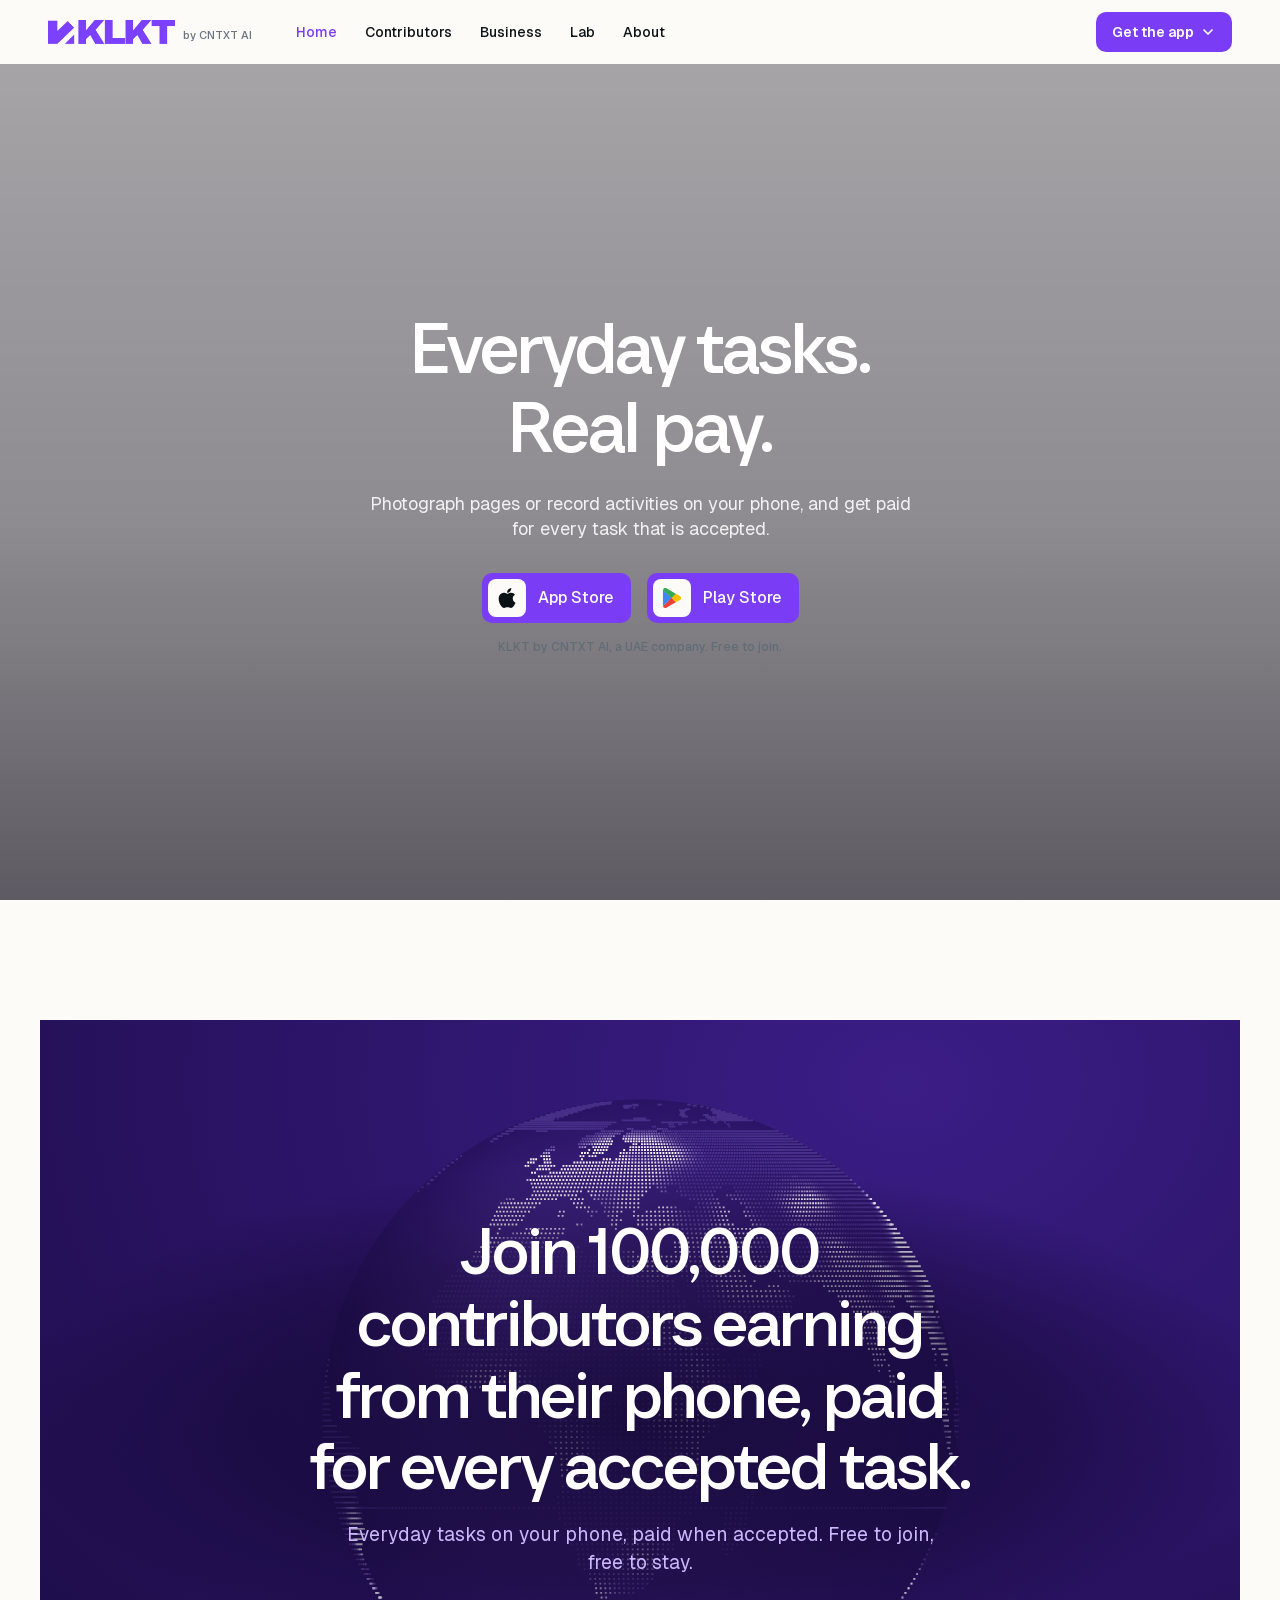
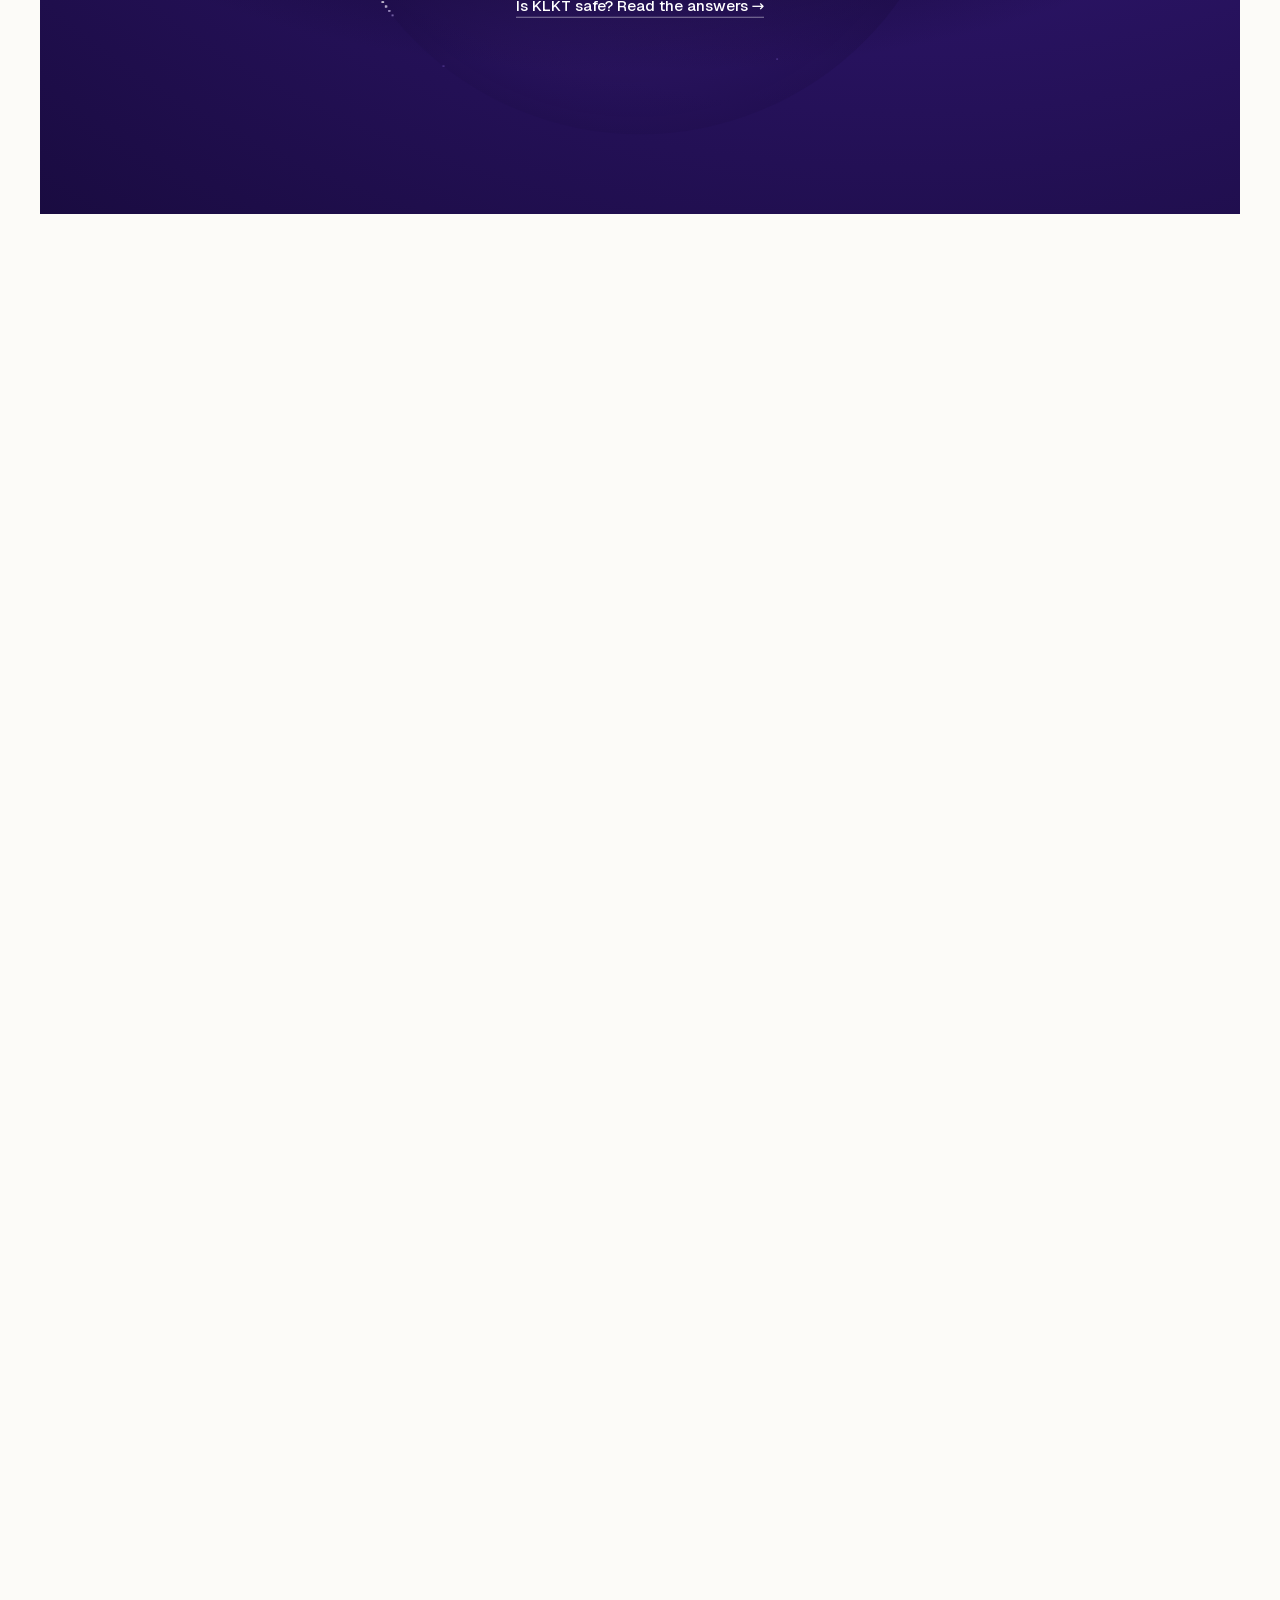
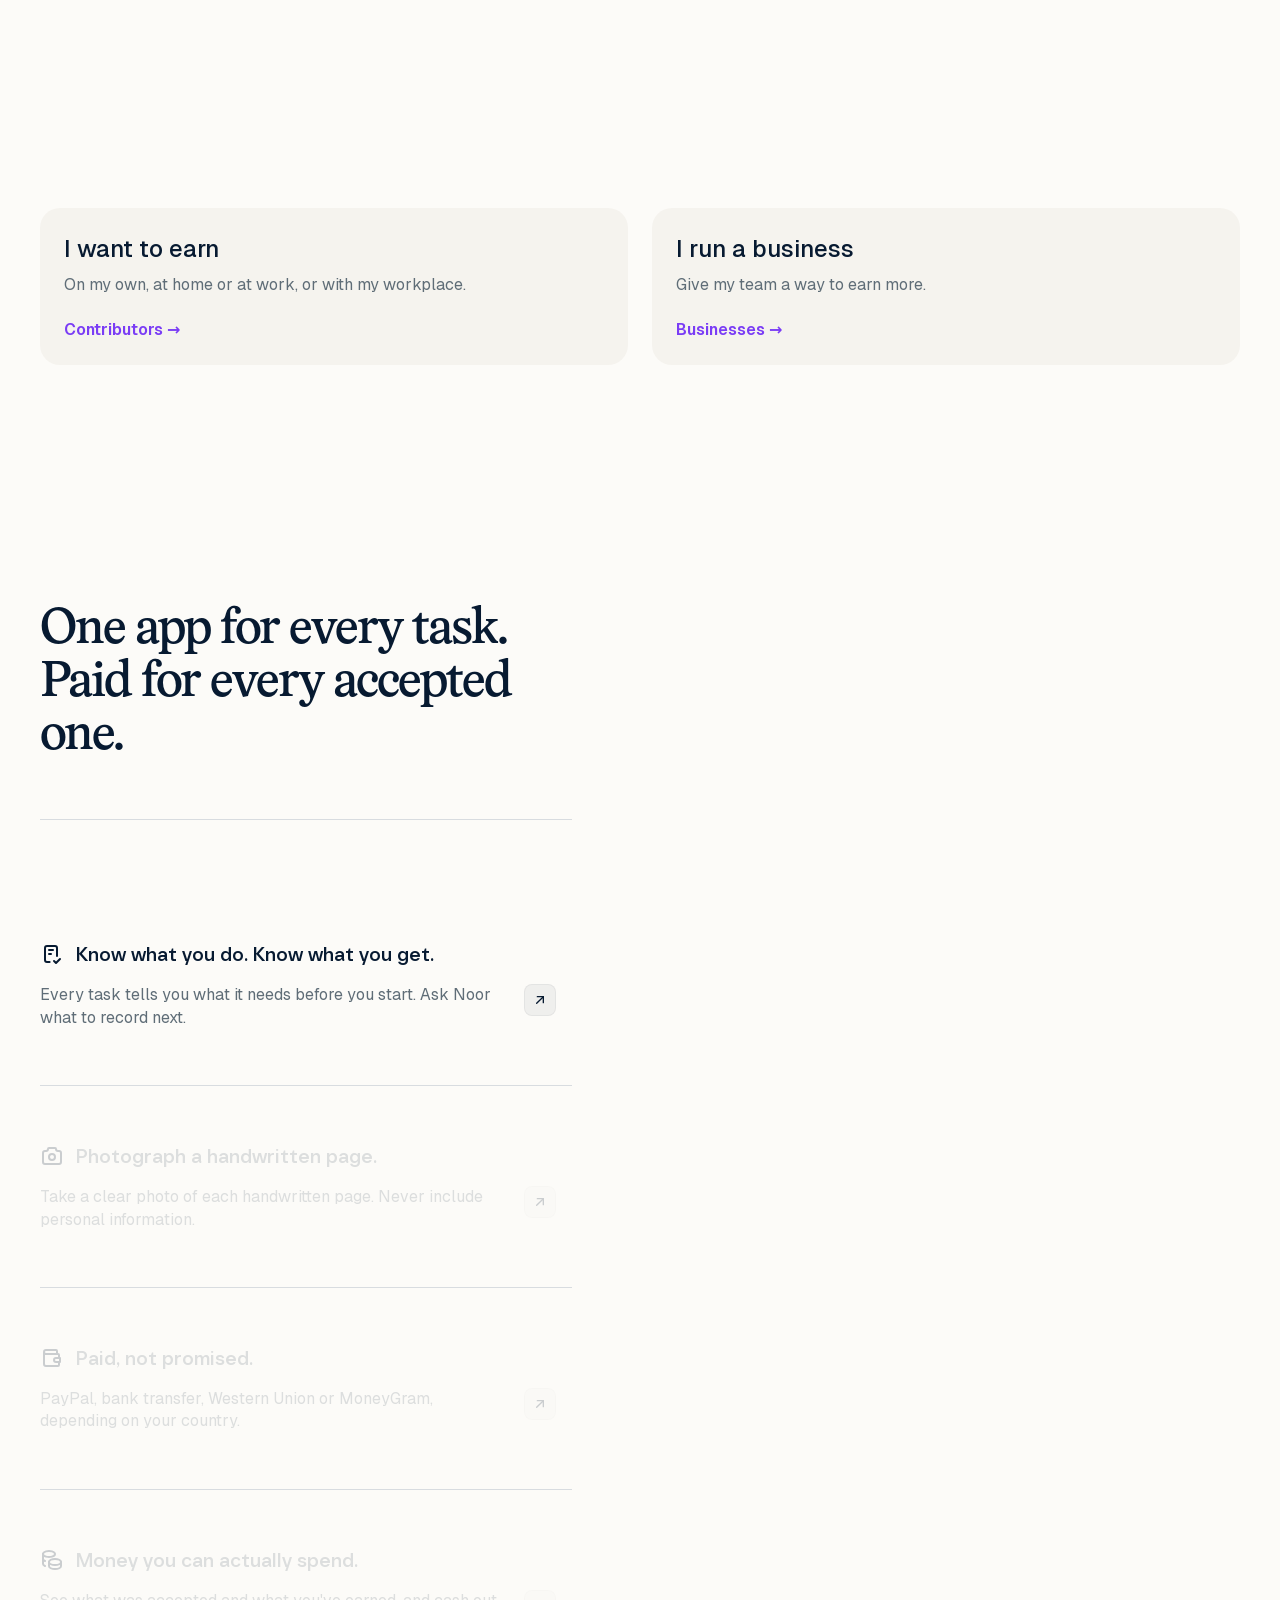
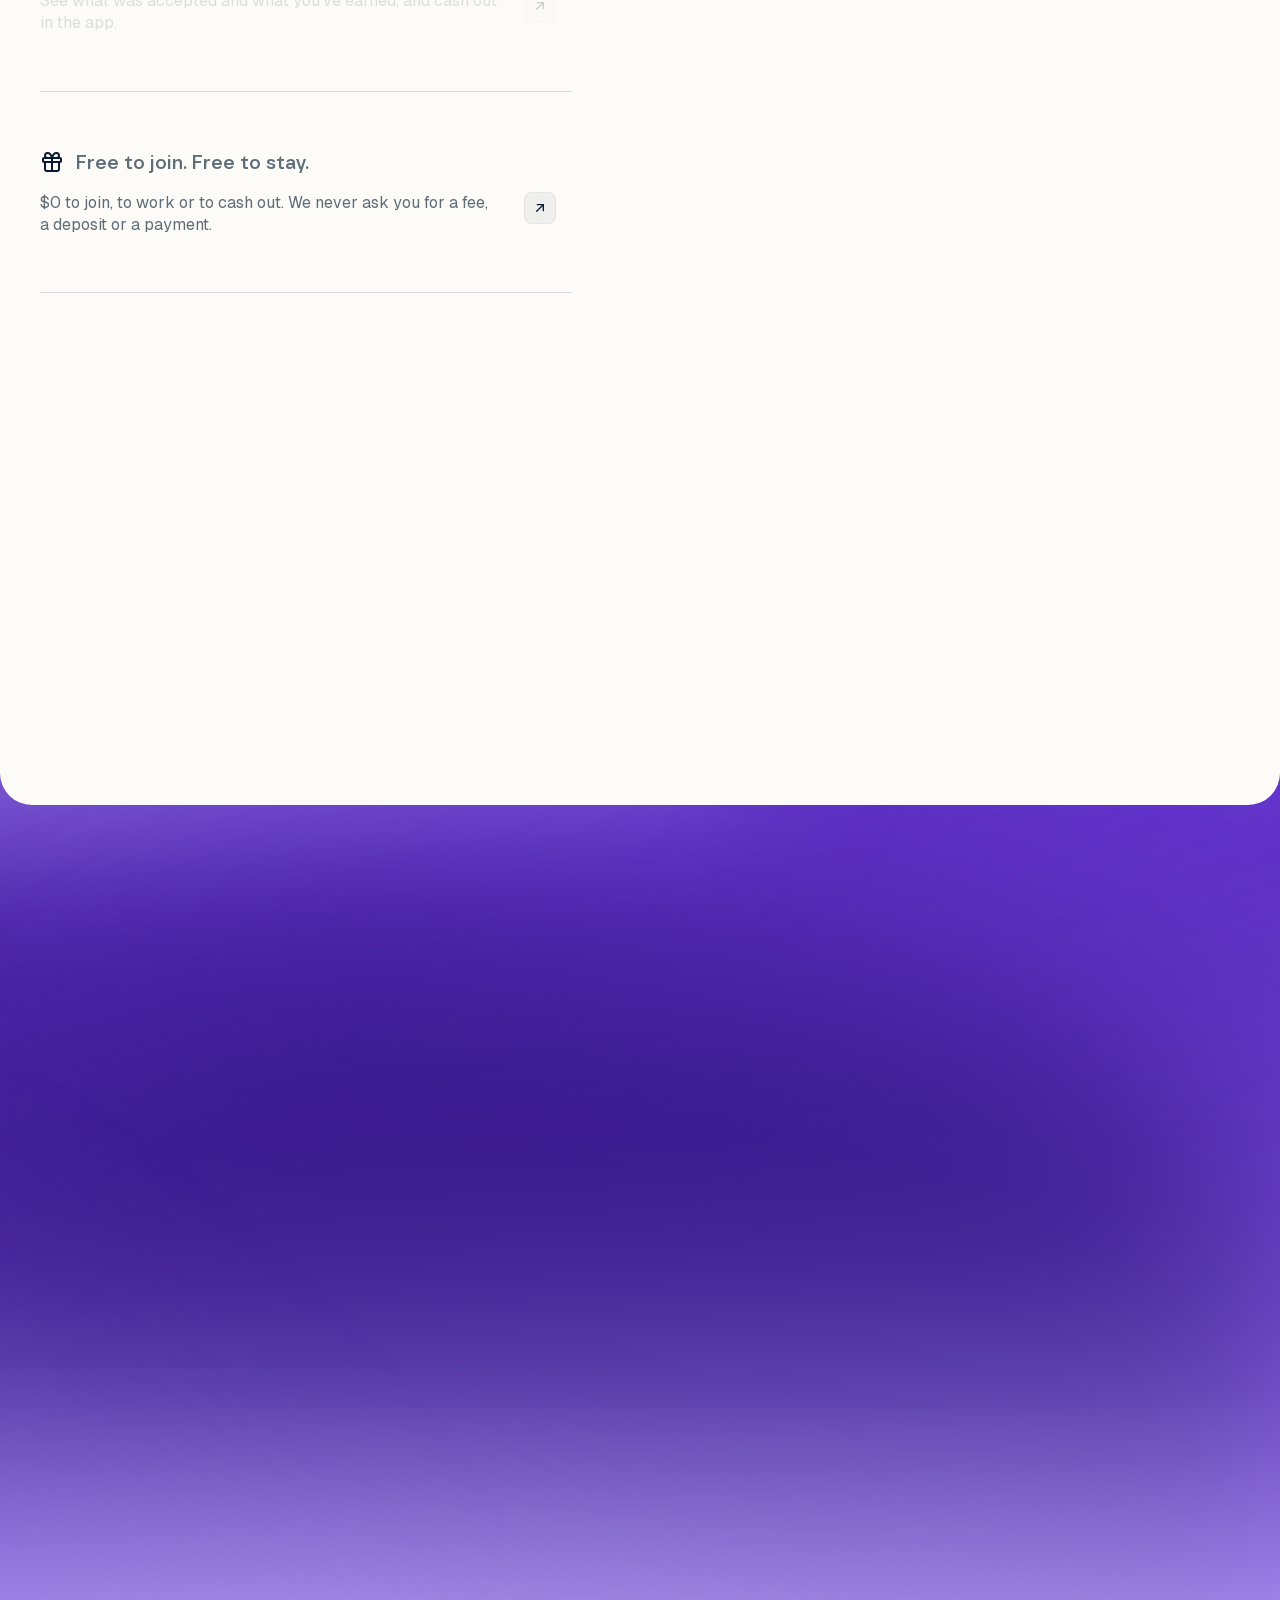
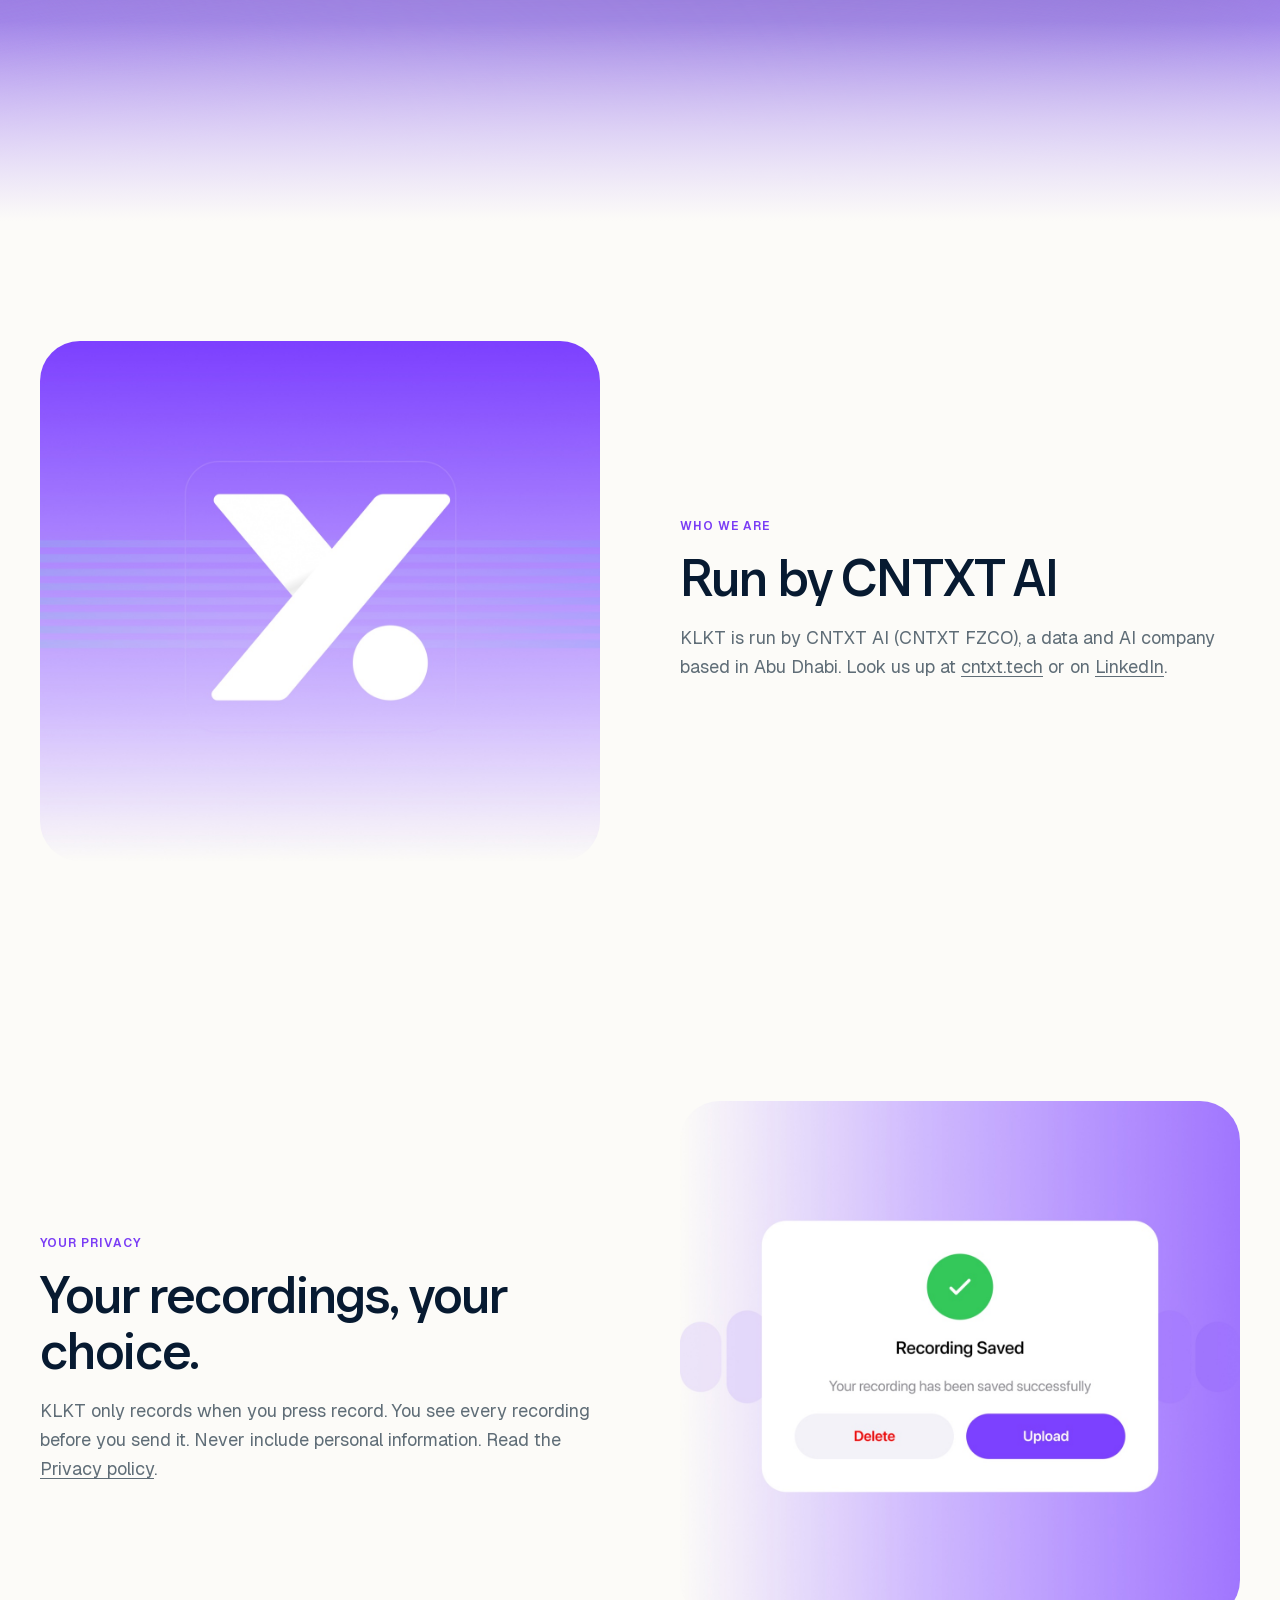
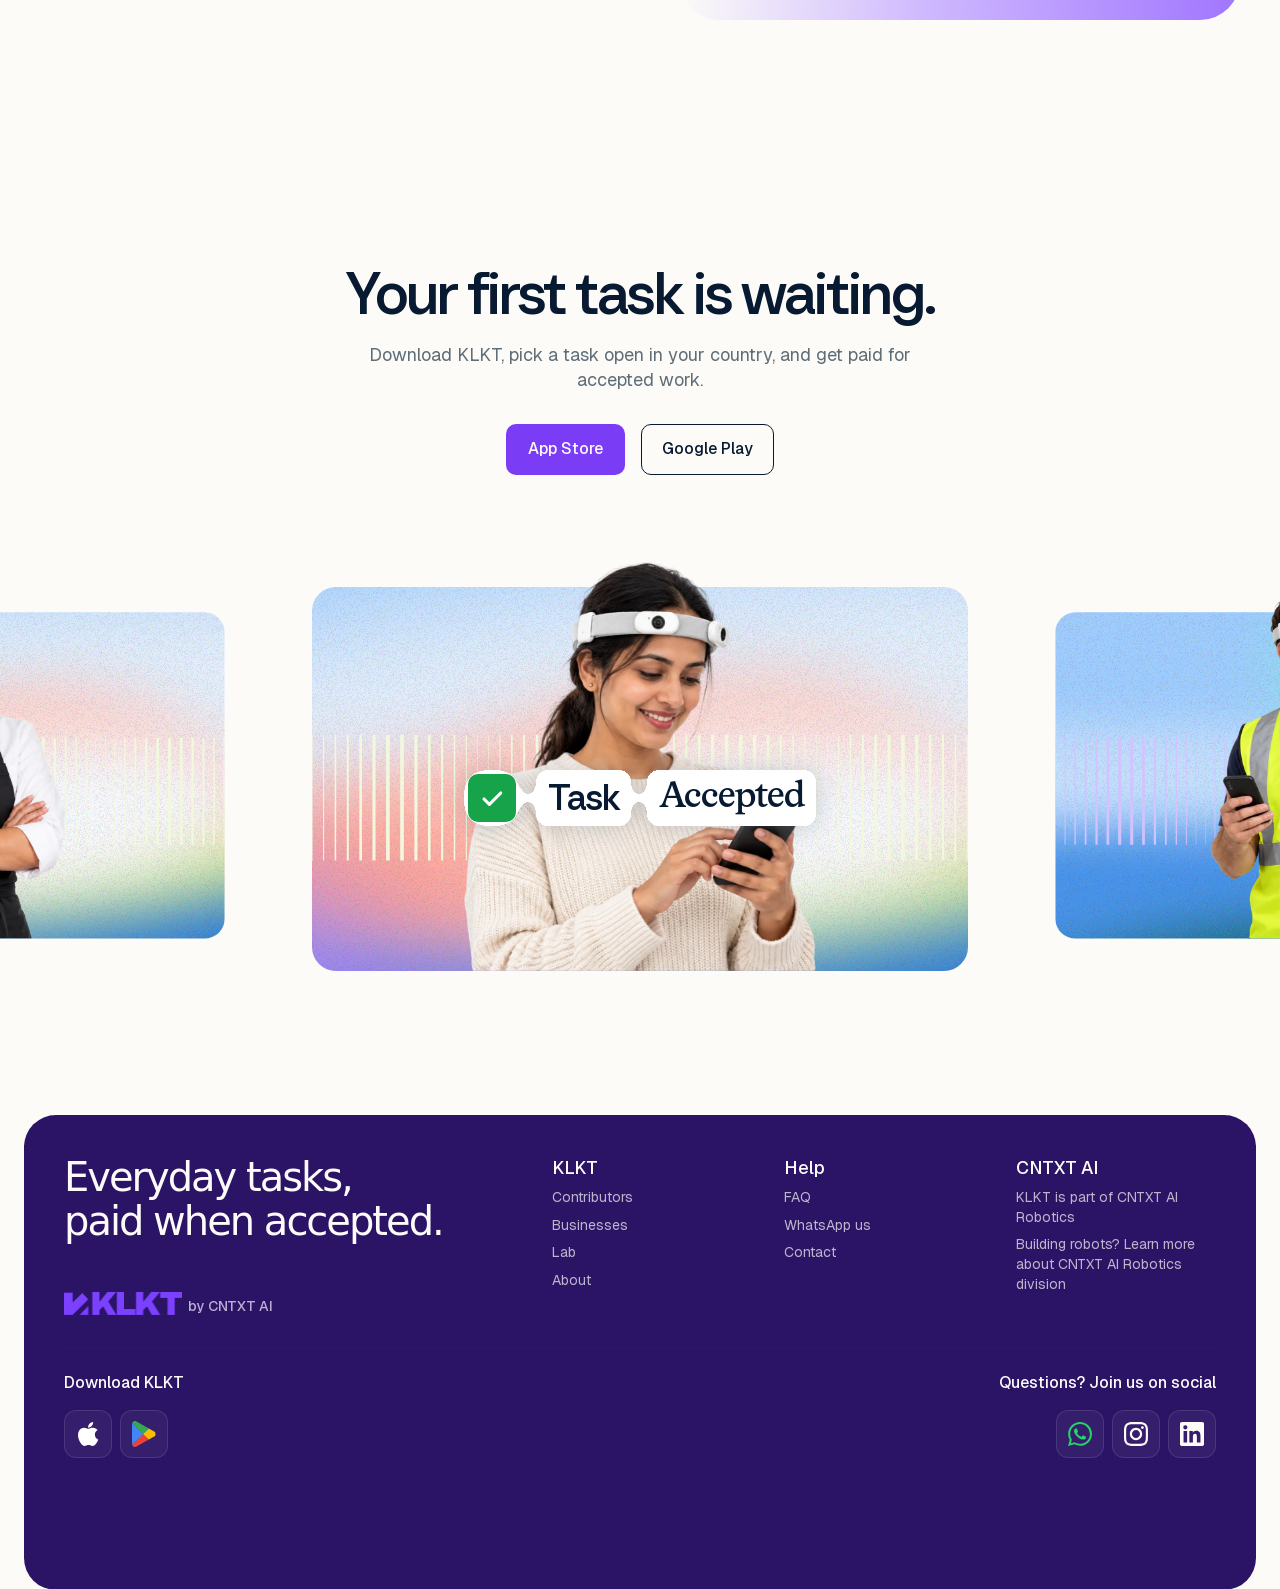
==== commit 90a2e09d: "Home: scroll-morphing world map; real store marks; drop copyright line - Replace the Calendly integr" ====
--- a/index.html
+++ b/index.html
@@ -4710,8 +4710,8 @@
         <svg viewBox="0 0 16 16" aria-hidden="true"><path d="M4 6l4 4 4-4" fill="none" stroke="currentColor" stroke-width="1.75" stroke-linecap="round" stroke-linejoin="round"/></svg>
       </button>
       <div class="klkt-getapp__menu">
-        <a class="klkt-store" href="#"><svg viewBox="0 0 24 24" aria-hidden="true" fill="currentColor"><path d="M12.152 6.896c-.948 0-2.415-1.078-3.96-1.04-2.04.027-3.91 1.183-4.961 3.014-2.117 3.675-.546 9.103 1.519 12.09 1.013 1.454 2.208 3.09 3.792 3.039 1.52-.065 2.09-.987 3.935-.987 1.831 0 2.35.987 3.96.948 1.637-.026 2.676-1.48 3.676-2.948 1.156-1.688 1.636-3.325 1.662-3.415-.039-.013-3.182-1.221-3.22-4.857-.026-3.04 2.48-4.494 2.597-4.559-1.429-2.09-3.623-2.324-4.39-2.376-2-.156-3.675 1.09-4.61 1.09zM15.53 3.83c.843-1.012 1.4-2.427 1.245-3.83-1.207.052-2.662.805-3.532 1.818-.78.896-1.454 2.338-1.273 3.714 1.338.104 2.715-.688 3.559-1.701"/></svg><span><small>Download on the</small>App Store</span></a>
-        <a class="klkt-store" href="#"><svg viewBox="0 0 24 24" aria-hidden="true" fill="currentColor"><path d="M22.018 13.298l-3.919 2.218-3.515-3.493 3.543-3.521 3.891 2.202a1.49 1.49 0 0 1 0 2.594zM1.337.924a1.486 1.486 0 0 0-.112.568v21.017c0 .217.045.419.124.6l11.155-11.087L1.337.924zm12.207 10.065l3.258-3.238L3.45.195a1.466 1.466 0 0 0-.946-.179l11.04 10.973zm0 2.067l-11 10.933c.298.036.612-.016.906-.183l13.324-7.54-3.23-3.21z"/></svg><span><small>Get it on</small>Google Play</span></a>
+        <a class="klkt-store" href="#"><svg viewBox="0 0 24 24" aria-hidden="true" fill="currentColor"><path d="M21.7919 18.704C21.4413 19.519 21.0089 20.2962 20.5011 21.0237C19.823 21.9907 19.2688 22.66 18.8386 23.0318C18.1753 23.641 17.4636 23.9547 16.7035 23.973C16.1563 23.973 15.4983 23.8159 14.7294 23.5018C13.9606 23.1876 13.2523 23.0309 12.6048 23.0318C11.9267 23.0318 11.1988 23.1885 10.4213 23.5018C9.64192 23.8159 9.0127 23.9813 8.53358 23.9979C7.80312 24.0293 7.07483 23.7073 6.34874 23.0318C5.88532 22.6277 5.30584 21.9344 4.61029 20.9517C3.86412 19.9044 3.25147 18.687 2.77235 17.2994C2.25745 15.8036 2 14.3531 2 12.948C2 11.3396 2.34778 9.95375 3.04333 8.79042C3.57055 7.87792 4.32332 7.11613 5.22948 6.57809C6.12345 6.04433 7.14293 5.75705 8.18405 5.74552C8.76354 5.74639 9.52542 5.92355 10.4697 6.277C11.4131 6.63219 12.0175 6.81023 12.2828 6.8111C12.4826 6.8111 13.1529 6.60165 14.2935 6.18275C15.3704 5.79526 16.2811 5.63381 17.0255 5.69839C19.0467 5.85984 20.5618 6.65707 21.5706 8.09006C19.7641 9.18532 18.8704 10.7165 18.8896 12.6836C18.9071 14.2161 19.4613 15.4885 20.5522 16.5008C21.047 16.9695 21.6012 17.333 22.2147 17.5913C22.082 17.977 21.9411 18.3479 21.7919 18.704ZM17.1591 0.480429C17.1591 1.68128 16.7218 2.80054 15.8474 3.8382C14.7922 5.07134 13.5172 5.78479 12.1335 5.6709C12.1152 5.52017 12.1055 5.3685 12.1047 5.21665C12.1047 4.06467 12.6061 2.83152 13.4976 1.82354C13.9427 1.313 14.5082 0.888423 15.1941 0.54981C15.8783 0.21556 16.525 0.0322904 17.1342 0C17.1516 0.160579 17.1604 0.320723 17.1604 0.480429Z"/></svg><span><small>Download on the</small>App Store</span></a>
+        <a class="klkt-store" href="#"><svg viewBox="0 0 24 24" aria-hidden="true"><g transform="translate(1.125 0)"><path fill="#EA4335" d="M10.158 11.4653L0.0898438 22.0136C0.205434 22.4126 0.41003 22.7801 0.688229 23.0886C0.966428 23.397 1.31098 23.6383 1.69594 23.7943C2.0809 23.9503 2.49624 24.017 2.91068 23.9892C3.32512 23.9615 3.72787 23.8401 4.08859 23.6341L15.4171 17.1821L10.158 11.4653Z"/><path fill="#FBBC04" d="M20.3351 9.6716L15.4361 6.86572L9.92188 11.7047L15.4586 17.1664L20.3201 14.3906C20.6306 14.2292 20.9062 14.008 21.1309 13.7398C21.3557 13.4716 21.5252 13.1616 21.6298 12.8277C21.7344 12.4937 21.7719 12.1424 21.7403 11.7939C21.7087 11.4454 21.6085 11.1066 21.4455 10.797C21.1912 10.3179 20.7992 9.92593 20.3201 9.6716H20.3351Z"/><path fill="#4285F4" d="M0.0900286 1.99561C0.0301235 2.22078 -0.000141397 2.45281 4.96621e-07 2.68582V21.3216C-0.000141397 21.5547 0.0301235 21.7867 0.0900286 22.0119L10.5033 11.7336L0.0900286 1.99561Z"/><path fill="#34A853" d="M10.233 12.0047L15.4396 6.86563L4.12611 0.383601C3.70035 0.134661 3.21636 0.002664 2.72317 0.000981928C2.12747 -0.000198571 1.54772 0.193438 1.0723 0.552374C0.596876 0.91131 0.25186 1.41586 0.0898438 1.9891L10.233 12.0047Z"/></g></svg><span><small>Get it on</small>Google Play</span></a>
       </div>
     </div>
   </div>
@@ -4781,9 +4781,9 @@
 <div class="klkt-vhero__frame" data-klkt-vhero>
   <video class="klkt-vhero__video" aria-hidden="true" data-src="/media/hero-video.mp4" data-src-mobile="/media/hero-video.mobile.mp4" autoplay muted loop playsinline preload="auto"></video><script>(function(){var v=document.currentScript.previousElementSibling;if(!v||v.tagName!=="VIDEO")return;v.src=(window.matchMedia&&matchMedia("(max-width:767px)").matches)?v.getAttribute("data-src-mobile"):v.getAttribute("data-src");})();</script>
   <div class="klkt-vhero__shade" aria-hidden="true"></div>
-  <div class="klkt-vhero__content"><div class="flex flex-col gap-md w-full items-center"><div data-testid="content-block" class="w-full"><div class="flex flex-col gap-xl w-full items-center text-center mx-auto max-w-80 ui-tb:max-w-subhead ui-dsk:max-w-heading"><div class="flex flex-col w-full gap-lg items-center text-center"><h1 class="font-calendly-sans type-huge text-text-primary w-full max-w-subhead ui-dsk:max-w-heading">Everyday tasks.<br>Real pay.</h1><p class="font-geist text-text-secondary w-full type-body-lg max-w-120 ui-dsk:max-w-subhead whitespace-pre-line">Photograph pages or record activities on your phone, and get paid for every task that is accepted.</p></div><div class="flex flex-wrap gap-md justify-center [&amp;&gt;a]:!w-fit [&amp;&gt;button]:!w-fit"><a href="#" tabindex="0" data-button-variant="oauth-primary" class="inline-flex items-center justify-center font-geist font-medium leading-ui-body-sm tracking-ui-none whitespace-nowrap transition-colors duration-150 cursor-pointer data-disabled:cursor-not-allowed outline-none flex-row-reverse min-h-[50px] p-btn-standard type-body-md-fixed [--icon-size:24px] rounded-btn-standard bg-action-primary-bg text-action-primary-text hover:bg-action-primary-bg-hover active:bg-action-primary-bg-pressed data-disabled:bg-action-disabled-bg data-disabled:text-action-disabled-text border-2 border-transparent focus-visible:border-action-focus-border !p-xxs-fixed !pr-md-fixed gap-sm-fixed w-full ui-tb:w-fit">App Store<span data-button-icon="true" class="shrink-0 flex items-center justify-center [&amp;&gt;svg]:size-full [&amp;&gt;img]:size-full [&amp;&gt;img]:object-contain size-[38px] rounded-ui-fixed-xs bg-magnolia p-[9px] text-midnight"><svg viewBox="0 0 24 24" aria-hidden="true" fill="#0b1215"><path d="M12.152 6.896c-.948 0-2.415-1.078-3.96-1.04-2.04.027-3.91 1.183-4.961 3.014-2.117 3.675-.546 9.103 1.519 12.09 1.013 1.454 2.208 3.09 3.792 3.039 1.52-.065 2.09-.987 3.935-.987 1.831 0 2.35.987 3.96.948 1.637-.026 2.676-1.48 3.676-2.948 1.156-1.688 1.636-3.325 1.662-3.415-.039-.013-3.182-1.221-3.22-4.857-.026-3.04 2.48-4.494 2.597-4.559-1.429-2.09-3.623-2.324-4.39-2.376-2-.156-3.675 1.09-4.61 1.09zM15.53 3.83c.843-1.012 1.4-2.427 1.245-3.83-1.207.052-2.662.805-3.532 1.818-.78.896-1.454 2.338-1.273 3.714 1.338.104 2.715-.688 3.559-1.701"/></svg></span></a><a href="#" tabindex="0" data-button-variant="oauth-primary" class="inline-flex items-center justify-center font-geist font-medium leading-ui-body-sm tracking-ui-none whitespace-nowrap transition-colors duration-150 cursor-pointer data-disabled:cursor-not-allowed outline-none flex-row-reverse min-h-[50px] p-btn-standard type-body-md-fixed [--icon-size:24px] rounded-btn-standard bg-action-primary-bg text-action-primary-text hover:bg-action-primary-bg-hover active:bg-action-primary-bg-pressed data-disabled:bg-action-disabled-bg data-disabled:text-action-disabled-text border-2 border-transparent focus-visible:border-action-focus-border !p-xxs-fixed !pr-md-fixed gap-sm-fixed w-full ui-tb:w-fit">Play Store<span data-button-icon="true" class="shrink-0 flex items-center justify-center [&amp;&gt;svg]:size-full [&amp;&gt;img]:size-full [&amp;&gt;img]:object-contain size-[38px] rounded-ui-fixed-xs bg-magnolia p-[9px] text-midnight"><svg viewBox="0 0 24 24" aria-hidden="true" fill="#0b1215"><path d="M22.018 13.298l-3.919 2.218-3.515-3.493 3.543-3.521 3.891 2.202a1.49 1.49 0 0 1 0 2.594zM1.337.924a1.486 1.486 0 0 0-.112.568v21.017c0 .217.045.419.124.6l11.155-11.087L1.337.924zm12.207 10.065l3.258-3.238L3.45.195a1.466 1.466 0 0 0-.946-.179l11.04 10.973zm0 2.067l-11 10.933c.298.036.612-.016.906-.183l13.324-7.54-3.23-3.21z"/></svg></span></a></div></div></div><div class="[&amp;&gt;*:first-child]:mt-0 [&amp;&gt;*:last-child]:mb-0 type-body-md text-text-secondary text-center [&amp;_p]:type-caption! [&amp;_p]:text-text-secondary! [&amp;_p]:mb-0!"><p class="type-body-md @min-[944px]:type-body-lg text-text-secondary mb-6 last:mb-0">KLKT by CNTXT AI, a UAE company. Free to join.</p></div></div></div></div>
+  <div class="klkt-vhero__content"><div class="flex flex-col gap-md w-full items-center"><div data-testid="content-block" class="w-full"><div class="flex flex-col gap-xl w-full items-center text-center mx-auto max-w-80 ui-tb:max-w-subhead ui-dsk:max-w-heading"><div class="flex flex-col w-full gap-lg items-center text-center"><h1 class="font-calendly-sans type-huge text-text-primary w-full max-w-subhead ui-dsk:max-w-heading">Everyday tasks.<br>Real pay.</h1><p class="font-geist text-text-secondary w-full type-body-lg max-w-120 ui-dsk:max-w-subhead whitespace-pre-line">Photograph pages or record activities on your phone, and get paid for every task that is accepted.</p></div><div class="flex flex-wrap gap-md justify-center [&amp;&gt;a]:!w-fit [&amp;&gt;button]:!w-fit"><a href="#" tabindex="0" data-button-variant="oauth-primary" class="inline-flex items-center justify-center font-geist font-medium leading-ui-body-sm tracking-ui-none whitespace-nowrap transition-colors duration-150 cursor-pointer data-disabled:cursor-not-allowed outline-none flex-row-reverse min-h-[50px] p-btn-standard type-body-md-fixed [--icon-size:24px] rounded-btn-standard bg-action-primary-bg text-action-primary-text hover:bg-action-primary-bg-hover active:bg-action-primary-bg-pressed data-disabled:bg-action-disabled-bg data-disabled:text-action-disabled-text border-2 border-transparent focus-visible:border-action-focus-border !p-xxs-fixed !pr-md-fixed gap-sm-fixed w-full ui-tb:w-fit">App Store<span data-button-icon="true" class="shrink-0 flex items-center justify-center [&amp;&gt;svg]:size-full [&amp;&gt;img]:size-full [&amp;&gt;img]:object-contain size-[38px] rounded-ui-fixed-xs bg-magnolia p-[9px] text-midnight"><svg viewBox="0 0 24 24" aria-hidden="true" fill="#0b1215"><path d="M21.7919 18.704C21.4413 19.519 21.0089 20.2962 20.5011 21.0237C19.823 21.9907 19.2688 22.66 18.8386 23.0318C18.1753 23.641 17.4636 23.9547 16.7035 23.973C16.1563 23.973 15.4983 23.8159 14.7294 23.5018C13.9606 23.1876 13.2523 23.0309 12.6048 23.0318C11.9267 23.0318 11.1988 23.1885 10.4213 23.5018C9.64192 23.8159 9.0127 23.9813 8.53358 23.9979C7.80312 24.0293 7.07483 23.7073 6.34874 23.0318C5.88532 22.6277 5.30584 21.9344 4.61029 20.9517C3.86412 19.9044 3.25147 18.687 2.77235 17.2994C2.25745 15.8036 2 14.3531 2 12.948C2 11.3396 2.34778 9.95375 3.04333 8.79042C3.57055 7.87792 4.32332 7.11613 5.22948 6.57809C6.12345 6.04433 7.14293 5.75705 8.18405 5.74552C8.76354 5.74639 9.52542 5.92355 10.4697 6.277C11.4131 6.63219 12.0175 6.81023 12.2828 6.8111C12.4826 6.8111 13.1529 6.60165 14.2935 6.18275C15.3704 5.79526 16.2811 5.63381 17.0255 5.69839C19.0467 5.85984 20.5618 6.65707 21.5706 8.09006C19.7641 9.18532 18.8704 10.7165 18.8896 12.6836C18.9071 14.2161 19.4613 15.4885 20.5522 16.5008C21.047 16.9695 21.6012 17.333 22.2147 17.5913C22.082 17.977 21.9411 18.3479 21.7919 18.704ZM17.1591 0.480429C17.1591 1.68128 16.7218 2.80054 15.8474 3.8382C14.7922 5.07134 13.5172 5.78479 12.1335 5.6709C12.1152 5.52017 12.1055 5.3685 12.1047 5.21665C12.1047 4.06467 12.6061 2.83152 13.4976 1.82354C13.9427 1.313 14.5082 0.888423 15.1941 0.54981C15.8783 0.21556 16.525 0.0322904 17.1342 0C17.1516 0.160579 17.1604 0.320723 17.1604 0.480429Z"/></svg></span></a><a href="#" tabindex="0" data-button-variant="oauth-primary" class="inline-flex items-center justify-center font-geist font-medium leading-ui-body-sm tracking-ui-none whitespace-nowrap transition-colors duration-150 cursor-pointer data-disabled:cursor-not-allowed outline-none flex-row-reverse min-h-[50px] p-btn-standard type-body-md-fixed [--icon-size:24px] rounded-btn-standard bg-action-primary-bg text-action-primary-text hover:bg-action-primary-bg-hover active:bg-action-primary-bg-pressed data-disabled:bg-action-disabled-bg data-disabled:text-action-disabled-text border-2 border-transparent focus-visible:border-action-focus-border !p-xxs-fixed !pr-md-fixed gap-sm-fixed w-full ui-tb:w-fit">Play Store<span data-button-icon="true" class="shrink-0 flex items-center justify-center [&amp;&gt;svg]:size-full [&amp;&gt;img]:size-full [&amp;&gt;img]:object-contain size-[38px] rounded-ui-fixed-xs bg-magnolia p-[9px] text-midnight"><svg viewBox="0 0 24 24" aria-hidden="true"><g transform="translate(1.125 0)"><path fill="#EA4335" d="M10.158 11.4653L0.0898438 22.0136C0.205434 22.4126 0.41003 22.7801 0.688229 23.0886C0.966428 23.397 1.31098 23.6383 1.69594 23.7943C2.0809 23.9503 2.49624 24.017 2.91068 23.9892C3.32512 23.9615 3.72787 23.8401 4.08859 23.6341L15.4171 17.1821L10.158 11.4653Z"/><path fill="#FBBC04" d="M20.3351 9.6716L15.4361 6.86572L9.92188 11.7047L15.4586 17.1664L20.3201 14.3906C20.6306 14.2292 20.9062 14.008 21.1309 13.7398C21.3557 13.4716 21.5252 13.1616 21.6298 12.8277C21.7344 12.4937 21.7719 12.1424 21.7403 11.7939C21.7087 11.4454 21.6085 11.1066 21.4455 10.797C21.1912 10.3179 20.7992 9.92593 20.3201 9.6716H20.3351Z"/><path fill="#4285F4" d="M0.0900286 1.99561C0.0301235 2.22078 -0.000141397 2.45281 4.96621e-07 2.68582V21.3216C-0.000141397 21.5547 0.0301235 21.7867 0.0900286 22.0119L10.5033 11.7336L0.0900286 1.99561Z"/><path fill="#34A853" d="M10.233 12.0047L15.4396 6.86563L4.12611 0.383601C3.70035 0.134661 3.21636 0.002664 2.72317 0.000981928C2.12747 -0.000198571 1.54772 0.193438 1.0723 0.552374C0.596876 0.91131 0.25186 1.41586 0.0898438 1.9891L10.233 12.0047Z"/></g></svg></span></a></div></div></div><div class="[&amp;&gt;*:first-child]:mt-0 [&amp;&gt;*:last-child]:mb-0 type-body-md text-text-secondary text-center [&amp;_p]:type-caption! [&amp;_p]:text-text-secondary! [&amp;_p]:mb-0!"><p class="type-body-md @min-[944px]:type-body-lg text-text-secondary mb-6 last:mb-0">KLKT by CNTXT AI, a UAE company. Free to join.</p></div></div></div></div>
 </div>
-</section><section id="[Home]-Integrations-ConnectCalendlywithyourfavoritetools" class="flex w-full justify-center bg-surface-bg-primary py-section-default"><div class="z-10 has-data-scrolljack-overlay:z-1001 w-full flex flex-col @container gap-2xl max-w-[1280px] px-(--section-padding-x)"><astro-island uid="2ji2II" prefix="r29" component-url="/_astro/index.BG5QQwJ4.js" component-export="HeadingIsland" renderer-url="/_astro/client.DSHm9q9k.js" props="{&quot;alignment&quot;:[0,&quot;centered&quot;],&quot;title&quot;:[0,&quot;Join 100,000 contributors earning from their phone, paid for every accepted task.&quot;],&quot;headingSize&quot;:[0,&quot;h1&quot;],&quot;headingFont&quot;:[0,&quot;calendly-sans&quot;],&quot;eyebrow&quot;:[0],&quot;body&quot;:[0,&quot;Everyday tasks on your phone, paid when accepted. Free to join, free to stay.&quot;],&quot;caption&quot;:[0],&quot;primaryCta&quot;:[0,{&quot;label&quot;:[0,&quot;Is KLKT safe? Read the answers&quot;],&quot;href&quot;:[0,&quot;#faq&quot;],&quot;variant&quot;:[0,&quot;tertiary&quot;],&quot;imageSrc&quot;:[0],&quot;imageAlt&quot;:[0],&quot;iconPlacement&quot;:[0,&quot;right&quot;],&quot;buttonType&quot;:[0,&quot;tertiary&quot;],&quot;iconName&quot;:[0,&quot;Arrow Right&quot;],&quot;popup&quot;:[0],&quot;loggedIn&quot;:[0],&quot;trackEvent&quot;:[0,{&quot;text&quot;:[0,&quot;Is KLKT safe? Read the answers&quot;],&quot;destination&quot;:[0,&quot;#faq&quot;],&quot;location&quot;:[0,&quot;Rich text button&quot;]}]}],&quot;secondaryCta&quot;:[0],&quot;popupOptions&quot;:[0,{&quot;locale&quot;:[0,&quot;en-US&quot;],&quot;translations&quot;:[0,{&quot;form_field_required&quot;:[0,&quot;This field is required.&quot;],&quot;form_email_label&quot;:[0,&quot;Email&quot;],&quot;form_email_placeholder&quot;:[0,&quot;your@email.com&quot;],&quot;form_subject_label&quot;:[0,&quot;Subject&quot;],&quot;form_subject_placeholder&quot;:[0,&quot;Brief summary of your issue&quot;],&quot;form_description_label&quot;:[0,&quot;Description&quot;],&quot;form_description_placeholder&quot;:[0,&quot;Please describe your issue in detail&quot;],&quot;form_issue_type_label&quot;:[0,&quot;Issue Type&quot;],&quot;form_issue_billing&quot;:[0,&quot;Billing &amp; Payments&quot;],&quot;form_issue_signin&quot;:[0,&quot;Sign-In Help&quot;],&quot;form_issue_product&quot;:[0,&quot;Product Support&quot;],&quot;form_submit&quot;:[0,&quot;Submit Ticket&quot;],&quot;form_submit_error&quot;:[0,&quot;Something went wrong. Please try again.&quot;],&quot;form_success_title&quot;:[0,&quot;Your ticket has been submitted&quot;],&quot;form_success_description&quot;:[0,&quot;We&#x27;ll get back to you as soon as possible.&quot;],&quot;form_lead_submit&quot;:[0,&quot;Submit&quot;],&quot;form_error_required&quot;:[0,&quot;This field is required.&quot;],&quot;form_error_email&quot;:[0,&quot;Please enter a valid email address.&quot;],&quot;form_error_business_email&quot;:[0,&quot;Please enter your business email address.&quot;],&quot;form_error_load&quot;:[0,&quot;This form couldn’t load. Please refresh and try again.&quot;]}],&quot;closeLabel&quot;:[0,&quot;Close popup&quot;],&quot;payloadApiUrl&quot;:[0,&quot;https://calendlycms.com&quot;]}],&quot;locale&quot;:[0,&quot;en-US&quot;],&quot;isHero&quot;:[0],&quot;testId&quot;:[0,&quot;section-heading&quot;]}" client="visible" opts="{&quot;name&quot;:&quot;HeadingIsland&quot;,&quot;value&quot;:true}" await-children="" ssr=""><div data-testid="section-heading" style="opacity: 1; transform: none;"><div data-testid="content-block" class=""><div class="flex flex-col gap-xl w-full items-center text-center mx-auto ui-tb:max-w-heading ui-dsk:w-220 ui-dsk:max-w-full"><div class="flex flex-col w-full gap-md items-center text-center"><h2 class="font-calendly-sans type-h1 text-text-primary w-full max-w-subhead ui-dsk:max-w-heading">Join 100,000 contributors earning from their phone, paid for every accepted task.</h2><p class="font-geist text-text-secondary w-full type-body-lg max-w-120 ui-dsk:max-w-subhead whitespace-pre-line">Everyday tasks on your phone, paid when accepted. Free to join, free to stay.</p></div><div class="flex flex-wrap gap-md justify-center w-fit"><a href="#faq" role="button" tabindex="0" data-button-variant="tertiary" class="inline-flex items-center justify-center font-geist font-medium leading-ui-body-sm tracking-ui-none whitespace-nowrap transition-colors duration-150 cursor-pointer data-disabled:cursor-not-allowed outline-none min-h-[50px] p-btn-standard type-body-md-fixed [--icon-size:24px] bg-transparent text-action-tertiary-text border-2 border-transparent hover:text-action-tertiary-text-hover active:text-action-tertiary-text-pressed data-disabled:text-action-disabled-text focus-visible:border-action-focus-border !min-h-0 !px-0 !py-btn-tertiary gap-btn w-fit">Is KLKT safe? Read the answers<span data-button-icon="true" class="shrink-0 flex items-center justify-center [&amp;&gt;svg]:size-full [&amp;&gt;img]:size-full [&amp;&gt;img]:object-contain size-(--icon-size)"><span aria-hidden="true" class="inline-flex size-[min(20px,var(--icon-size))] items-center justify-center [&amp;&gt;svg]:size-full"><svg xmlns="http://www.w3.org/2000/svg" width="24" height="24" viewBox="0 0 24 24" fill="none" stroke="currentColor" stroke-width="2" stroke-linecap="round" stroke-linejoin="round" class="tabler-icon tabler-icon-arrow-right " aria-hidden="true" data-proto-id="594"><path d="M5 12l14 0" data-proto-id="595"></path><path d="M13 18l6 -6" data-proto-id="596"></path><path d="M13 6l6 6" data-proto-id="597"></path></svg></span></span></a></div></div></div></div></astro-island><astro-island uid="Z1jVDND" prefix="r18" component-url="/_astro/index.BG5QQwJ4.js" component-export="IconTilesSectionIsland" renderer-url="/_astro/client.DSHm9q9k.js" props="{&quot;tiles&quot;:[1,[[0,{&quot;icon&quot;:[0,&quot;https://cdn.calendlycms.com/zoom-logo-icon-1.svg&quot;],&quot;href&quot;:[0,&quot;/integration/zoom&quot;],&quot;name&quot;:[0,&quot;Zoom integration&quot;]}],[0,{&quot;icon&quot;:[0,&quot;https://cdn.calendlycms.com/google-calendar-icon.svg&quot;],&quot;href&quot;:[0,&quot;/help/how-to-connect-your-google-calendar&quot;],&quot;name&quot;:[0,&quot;Google Calendar integration&quot;]}],[0,{&quot;icon&quot;:[0,&quot;https://cdn.calendlycms.com/google-gmail-icon.svg&quot;],&quot;href&quot;:[0,&quot;/integration/gmail-workflows&quot;],&quot;name&quot;:[0,&quot;Gmail integration&quot;]}],[0,{&quot;icon&quot;:[0,&quot;https://cdn.calendlycms.com/google-meet-icon.svg&quot;],&quot;href&quot;:[0,&quot;/integration/google-meet&quot;],&quot;name&quot;:[0,&quot;Google Meet&quot;]}],[0,{&quot;icon&quot;:[0,&quot;https://cdn.calendlycms.com/saleforce.svg&quot;],&quot;href&quot;:[0,&quot;/integration/salesforce&quot;],&quot;name&quot;:[0,&quot;Salesforce integration&quot;]}],[0,{&quot;icon&quot;:[0,&quot;https://cdn.calendlycms.com/slack-logo-icon.svg&quot;],&quot;href&quot;:[0,&quot;/integration/slack&quot;],&quot;name&quot;:[0,&quot;Slack integration&quot;]}],[0,{&quot;icon&quot;:[0,&quot;https://cdn.calendlycms.com/microsoft-teams-logo-icon.svg&quot;],&quot;href&quot;:[0,&quot;/integration/microsoft-teams&quot;],&quot;name&quot;:[0,&quot;Microsoft Teams integration&quot;]}],[0,{&quot;icon&quot;:[0,&quot;https://cdn.calendlycms.com/microsoft-logo-icon.svg&quot;],&quot;href&quot;:[0,&quot;/integration/outlook-workflows&quot;],&quot;name&quot;:[0,&quot;Outlook integration&quot;]}],[0,{&quot;icon&quot;:[0,&quot;https://cdn.calendlycms.com/chrome-logo.svg&quot;],&quot;href&quot;:[0,&quot;/integration/calendly-for-chrome&quot;],&quot;name&quot;:[0,&quot;Chrome integration&quot;]}],[0,{&quot;icon&quot;:[0,&quot;https://cdn.calendlycms.com/openai-icon.svg&quot;],&quot;href&quot;:[0,&quot;/integration/chatgpt&quot;],&quot;name&quot;:[0,&quot;OpenAI&quot;]}],[0,{&quot;icon&quot;:[0,&quot;https://cdn.calendlycms.com/claude-icon.svg&quot;],&quot;href&quot;:[0,&quot;/integration/claude&quot;],&quot;name&quot;:[0,&quot;Claude&quot;]}],[0,{&quot;icon&quot;:[0,&quot;https://cdn.calendlycms.com/hubspot.svg&quot;],&quot;href&quot;:[0,&quot;/integration/hubspot&quot;],&quot;name&quot;:[0,&quot;HubSpot integration&quot;]}],[0,{&quot;icon&quot;:[0,&quot;https://cdn.calendlycms.com/greenhouse-logo-icon.svg&quot;],&quot;href&quot;:[0,&quot;/integration/greenhouse&quot;],&quot;name&quot;:[0,&quot;Greenhouse integration&quot;]}],[0,{&quot;icon&quot;:[0,&quot;https://cdn.calendlycms.com/linkedin-logo-icon.svg&quot;],&quot;href&quot;:[0,&quot;/integration/linkedin&quot;],&quot;name&quot;:[0,&quot;LinkedIn integration&quot;]}],[0,{&quot;icon&quot;:[0,&quot;https://cdn.calendlycms.com/stripe-logo.svg&quot;],&quot;href&quot;:[0,&quot;/integration/stripe&quot;],&quot;name&quot;:[0,&quot;Stripe integration&quot;]}],[0,{&quot;icon&quot;:[0,&quot;https://cdn.calendlycms.com/paypal-icon.svg&quot;],&quot;href&quot;:[0,&quot;/integration/paypal&quot;],&quot;name&quot;:[0,&quot;PayPal integration&quot;]}],[0,{&quot;icon&quot;:[0,&quot;https://cdn.calendlycms.com/zapier-icon.svg&quot;],&quot;href&quot;:[0,&quot;/integration/zapier&quot;],&quot;name&quot;:[0,&quot;Zapier integration&quot;]}]]],&quot;tilesPerRow&quot;:[0],&quot;testId&quot;:[0,&quot;section-icon-tiles&quot;],&quot;locale&quot;:[0,&quot;en-US&quot;]}" client="visible" opts="{&quot;name&quot;:&quot;IconTilesSectionIsland&quot;,&quot;value&quot;:true}" await-children="" ssr=""><div data-testid="section-icon-tiles" style="opacity: 1; transform: none;"><div class="flex flex-col gap-xl w-full"><div class="xv40hG_tileContainer" data-cols-mb="3" data-cols-tb="5" data-cols-sdsk="6" data-cols-dsk="9" style="--cols-mobile:3;--cols-tb:5;--cols-sdsk:6;--cols-dsk:9"><a class="zMJHAq_tile" data-tile="" data-testid="icon-tile" href="/integration/zoom" aria-label="Zoom integration" target="_blank" rel="noopener noreferrer"><div class="zMJHAq_connector zMJHAq_connectorLeft" aria-hidden="true"><svg viewBox="0 0 6.9722 40.5991" preserveAspectRatio="none" aria-hidden="true" focusable="false" class="zMJHAq_connectorSvg zMJHAq_connectorSvgLeft" data-proto-id="598"><path d="M6.9722 27.4315C3.53722 27.4319 0.944676 31.4613 0.412166 36.7245C-0.117137 41.9559 0.0285468 40.3814 0.0303304 40.3622V20.7186H6.9722ZM6.9722 20.7167H0.0234945L0.0205648 0.246933C0.0205648 0.246933 -0.133062 -1.4469 0.399471 4.03795C0.932075 9.52264 3.5312 13.7215 6.97076 13.7215V20.7167Z" data-proto-id="599"></path></svg></div><div class="zMJHAq_body"><div class="zMJHAq_icon"><img src="https://cdn.calendlycms.com/zoom-logo-icon-1.svg" alt="" aria-hidden="true"></div></div><div class="zMJHAq_connector zMJHAq_connectorRight" aria-hidden="true"><svg viewBox="0 0 6.9722 40.5991" preserveAspectRatio="none" aria-hidden="true" focusable="false" class="zMJHAq_connectorSvg" data-proto-id="600"><path d="M6.9722 27.4315C3.53722 27.4319 0.944676 31.4613 0.412166 36.7245C-0.117137 41.9559 0.0285468 40.3814 0.0303304 40.3622V20.7186H6.9722ZM6.9722 20.7167H0.0234945L0.0205648 0.246933C0.0205648 0.246933 -0.133062 -1.4469 0.399471 4.03795C0.932075 9.52264 3.5312 13.7215 6.97076 13.7215V20.7167Z" data-proto-id="601"></path></svg></div></a><a class="zMJHAq_tile" data-tile="" data-testid="icon-tile" href="/help/how-to-connect-your-google-calendar" aria-label="Google Calendar integration" target="_blank" rel="noopener noreferrer"><div class="zMJHAq_connector zMJHAq_connectorLeft" aria-hidden="true"><svg viewBox="0 0 6.9722 40.5991" preserveAspectRatio="none" aria-hidden="true" focusable="false" class="zMJHAq_connectorSvg zMJHAq_connectorSvgLeft" data-proto-id="602"><path d="M6.9722 27.4315C3.53722 27.4319 0.944676 31.4613 0.412166 36.7245C-0.117137 41.9559 0.0285468 40.3814 0.0303304 40.3622V20.7186H6.9722ZM6.9722 20.7167H0.0234945L0.0205648 0.246933C0.0205648 0.246933 -0.133062 -1.4469 0.399471 4.03795C0.932075 9.52264 3.5312 13.7215 6.97076 13.7215V20.7167Z" data-proto-id="603"></path></svg></div><div class="zMJHAq_body"><div class="zMJHAq_icon"><img src="https://cdn.calendlycms.com/google-calendar-icon.svg" alt="" aria-hidden="true"></div></div><div class="zMJHAq_connector zMJHAq_connectorRight" aria-hidden="true"><svg viewBox="0 0 6.9722 40.5991" preserveAspectRatio="none" aria-hidden="true" focusable="false" class="zMJHAq_connectorSvg" data-proto-id="604"><path d="M6.9722 27.4315C3.53722 27.4319 0.944676 31.4613 0.412166 36.7245C-0.117137 41.9559 0.0285468 40.3814 0.0303304 40.3622V20.7186H6.9722ZM6.9722 20.7167H0.0234945L0.0205648 0.246933C0.0205648 0.246933 -0.133062 -1.4469 0.399471 4.03795C0.932075 9.52264 3.5312 13.7215 6.97076 13.7215V20.7167Z" data-proto-id="605"></path></svg></div></a><a class="zMJHAq_tile" data-tile="" data-testid="icon-tile" href="/integration/gmail-workflows" aria-label="Gmail integration" target="_blank" rel="noopener noreferrer"><div class="zMJHAq_connector zMJHAq_connectorLeft" aria-hidden="true"><svg viewBox="0 0 6.9722 40.5991" preserveAspectRatio="none" aria-hidden="true" focusable="false" class="zMJHAq_connectorSvg zMJHAq_connectorSvgLeft" data-proto-id="606"><path d="M6.9722 27.4315C3.53722 27.4319 0.944676 31.4613 0.412166 36.7245C-0.117137 41.9559 0.0285468 40.3814 0.0303304 40.3622V20.7186H6.9722ZM6.9722 20.7167H0.0234945L0.0205648 0.246933C0.0205648 0.246933 -0.133062 -1.4469 0.399471 4.03795C0.932075 9.52264 3.5312 13.7215 6.97076 13.7215V20.7167Z" data-proto-id="607"></path></svg></div><div class="zMJHAq_body"><div class="zMJHAq_icon"><img src="https://cdn.calendlycms.com/google-gmail-icon.svg" alt="" aria-hidden="true"></div></div><div class="zMJHAq_connector zMJHAq_connectorRight" aria-hidden="true"><svg viewBox="0 0 6.9722 40.5991" preserveAspectRatio="none" aria-hidden="true" focusable="false" class="zMJHAq_connectorSvg" data-proto-id="608"><path d="M6.9722 27.4315C3.53722 27.4319 0.944676 31.4613 0.412166 36.7245C-0.117137 41.9559 0.0285468 40.3814 0.0303304 40.3622V20.7186H6.9722ZM6.9722 20.7167H0.0234945L0.0205648 0.246933C0.0205648 0.246933 -0.133062 -1.4469 0.399471 4.03795C0.932075 9.52264 3.5312 13.7215 6.97076 13.7215V20.7167Z" data-proto-id="609"></path></svg></div></a><a class="zMJHAq_tile" data-tile="" data-testid="icon-tile" href="/integration/google-meet" aria-label="Google Meet" target="_blank" rel="noopener noreferrer"><div class="zMJHAq_connector zMJHAq_connectorLeft" aria-hidden="true"><svg viewBox="0 0 6.9722 40.5991" preserveAspectRatio="none" aria-hidden="true" focusable="false" class="zMJHAq_connectorSvg zMJHAq_connectorSvgLeft" data-proto-id="610"><path d="M6.9722 27.4315C3.53722 27.4319 0.944676 31.4613 0.412166 36.7245C-0.117137 41.9559 0.0285468 40.3814 0.0303304 40.3622V20.7186H6.9722ZM6.9722 20.7167H0.0234945L0.0205648 0.246933C0.0205648 0.246933 -0.133062 -1.4469 0.399471 4.03795C0.932075 9.52264 3.5312 13.7215 6.97076 13.7215V20.7167Z" data-proto-id="611"></path></svg></div><div class="zMJHAq_body"><div class="zMJHAq_icon"><img src="https://cdn.calendlycms.com/google-meet-icon.svg" alt="" aria-hidden="true"></div></div><div class="zMJHAq_connector zMJHAq_connectorRight" aria-hidden="true"><svg viewBox="0 0 6.9722 40.5991" preserveAspectRatio="none" aria-hidden="true" focusable="false" class="zMJHAq_connectorSvg" data-proto-id="612"><path d="M6.9722 27.4315C3.53722 27.4319 0.944676 31.4613 0.412166 36.7245C-0.117137 41.9559 0.0285468 40.3814 0.0303304 40.3622V20.7186H6.9722ZM6.9722 20.7167H0.0234945L0.0205648 0.246933C0.0205648 0.246933 -0.133062 -1.4469 0.399471 4.03795C0.932075 9.52264 3.5312 13.7215 6.97076 13.7215V20.7167Z" data-proto-id="613"></path></svg></div></a><a class="zMJHAq_tile" data-tile="" data-testid="icon-tile" href="/integration/salesforce" aria-label="Salesforce integration" target="_blank" rel="noopener noreferrer"><div class="zMJHAq_connector zMJHAq_connectorLeft" aria-hidden="true"><svg viewBox="0 0 6.9722 40.5991" preserveAspectRatio="none" aria-hidden="true" focusable="false" class="zMJHAq_connectorSvg zMJHAq_connectorSvgLeft" data-proto-id="614"><path d="M6.9722 27.4315C3.53722 27.4319 0.944676 31.4613 0.412166 36.7245C-0.117137 41.9559 0.0285468 40.3814 0.0303304 40.3622V20.7186H6.9722ZM6.9722 20.7167H0.0234945L0.0205648 0.246933C0.0205648 0.246933 -0.133062 -1.4469 0.399471 4.03795C0.932075 9.52264 3.5312 13.7215 6.97076 13.7215V20.7167Z" data-proto-id="615"></path></svg></div><div class="zMJHAq_body"><div class="zMJHAq_icon"><img src="https://cdn.calendlycms.com/saleforce.svg" alt="" aria-hidden="true"></div></div><div class="zMJHAq_connector zMJHAq_connectorRight" aria-hidden="true"><svg viewBox="0 0 6.9722 40.5991" preserveAspectRatio="none" aria-hidden="true" focusable="false" class="zMJHAq_connectorSvg" data-proto-id="616"><path d="M6.9722 27.4315C3.53722 27.4319 0.944676 31.4613 0.412166 36.7245C-0.117137 41.9559 0.0285468 40.3814 0.0303304 40.3622V20.7186H6.9722ZM6.9722 20.7167H0.0234945L0.0205648 0.246933C0.0205648 0.246933 -0.133062 -1.4469 0.399471 4.03795C0.932075 9.52264 3.5312 13.7215 6.97076 13.7215V20.7167Z" data-proto-id="617"></path></svg></div></a><a class="zMJHAq_tile" data-tile="" data-testid="icon-tile" href="/integration/slack" aria-label="Slack integration" target="_blank" rel="noopener noreferrer"><div class="zMJHAq_connector zMJHAq_connectorLeft" aria-hidden="true"><svg viewBox="0 0 6.9722 40.5991" preserveAspectRatio="none" aria-hidden="true" focusable="false" class="zMJHAq_connectorSvg zMJHAq_connectorSvgLeft" data-proto-id="618"><path d="M6.9722 27.4315C3.53722 27.4319 0.944676 31.4613 0.412166 36.7245C-0.117137 41.9559 0.0285468 40.3814 0.0303304 40.3622V20.7186H6.9722ZM6.9722 20.7167H0.0234945L0.0205648 0.246933C0.0205648 0.246933 -0.133062 -1.4469 0.399471 4.03795C0.932075 9.52264 3.5312 13.7215 6.97076 13.7215V20.7167Z" data-proto-id="619"></path></svg></div><div class="zMJHAq_body"><div class="zMJHAq_icon"><img src="https://cdn.calendlycms.com/slack-logo-icon.svg" alt="" aria-hidden="true"></div></div><div class="zMJHAq_connector zMJHAq_connectorRight" aria-hidden="true"><svg viewBox="0 0 6.9722 40.5991" preserveAspectRatio="none" aria-hidden="true" focusable="false" class="zMJHAq_connectorSvg" data-proto-id="620"><path d="M6.9722 27.4315C3.53722 27.4319 0.944676 31.4613 0.412166 36.7245C-0.117137 41.9559 0.0285468 40.3814 0.0303304 40.3622V20.7186H6.9722ZM6.9722 20.7167H0.0234945L0.0205648 0.246933C0.0205648 0.246933 -0.133062 -1.4469 0.399471 4.03795C0.932075 9.52264 3.5312 13.7215 6.97076 13.7215V20.7167Z" data-proto-id="621"></path></svg></div></a><a class="zMJHAq_tile" data-tile="" data-testid="icon-tile" href="/integration/microsoft-teams" aria-label="Microsoft Teams integration" target="_blank" rel="noopener noreferrer"><div class="zMJHAq_connector zMJHAq_connectorLeft" aria-hidden="true"><svg viewBox="0 0 6.9722 40.5991" preserveAspectRatio="none" aria-hidden="true" focusable="false" class="zMJHAq_connectorSvg zMJHAq_connectorSvgLeft" data-proto-id="622"><path d="M6.9722 27.4315C3.53722 27.4319 0.944676 31.4613 0.412166 36.7245C-0.117137 41.9559 0.0285468 40.3814 0.0303304 40.3622V20.7186H6.9722ZM6.9722 20.7167H0.0234945L0.0205648 0.246933C0.0205648 0.246933 -0.133062 -1.4469 0.399471 4.03795C0.932075 9.52264 3.5312 13.7215 6.97076 13.7215V20.7167Z" data-proto-id="623"></path></svg></div><div class="zMJHAq_body"><div class="zMJHAq_icon"><img src="https://cdn.calendlycms.com/microsoft-teams-logo-icon.svg" alt="" aria-hidden="true"></div></div><div class="zMJHAq_connector zMJHAq_connectorRight" aria-hidden="true"><svg viewBox="0 0 6.9722 40.5991" preserveAspectRatio="none" aria-hidden="true" focusable="false" class="zMJHAq_connectorSvg" data-proto-id="624"><path d="M6.9722 27.4315C3.53722 27.4319 0.944676 31.4613 0.412166 36.7245C-0.117137 41.9559 0.0285468 40.3814 0.0303304 40.3622V20.7186H6.9722ZM6.9722 20.7167H0.0234945L0.0205648 0.246933C0.0205648 0.246933 -0.133062 -1.4469 0.399471 4.03795C0.932075 9.52264 3.5312 13.7215 6.97076 13.7215V20.7167Z" data-proto-id="625"></path></svg></div></a><a class="zMJHAq_tile" data-tile="" data-testid="icon-tile" href="/integration/outlook-workflows" aria-label="Outlook integration" target="_blank" rel="noopener noreferrer"><div class="zMJHAq_connector zMJHAq_connectorLeft" aria-hidden="true"><svg viewBox="0 0 6.9722 40.5991" preserveAspectRatio="none" aria-hidden="true" focusable="false" class="zMJHAq_connectorSvg zMJHAq_connectorSvgLeft" data-proto-id="626"><path d="M6.9722 27.4315C3.53722 27.4319 0.944676 31.4613 0.412166 36.7245C-0.117137 41.9559 0.0285468 40.3814 0.0303304 40.3622V20.7186H6.9722ZM6.9722 20.7167H0.0234945L0.0205648 0.246933C0.0205648 0.246933 -0.133062 -1.4469 0.399471 4.03795C0.932075 9.52264 3.5312 13.7215 6.97076 13.7215V20.7167Z" data-proto-id="627"></path></svg></div><div class="zMJHAq_body"><div class="zMJHAq_icon"><img src="https://cdn.calendlycms.com/microsoft-logo-icon.svg" alt="" aria-hidden="true"></div></div><div class="zMJHAq_connector zMJHAq_connectorRight" aria-hidden="true"><svg viewBox="0 0 6.9722 40.5991" preserveAspectRatio="none" aria-hidden="true" focusable="false" class="zMJHAq_connectorSvg" data-proto-id="628"><path d="M6.9722 27.4315C3.53722 27.4319 0.944676 31.4613 0.412166 36.7245C-0.117137 41.9559 0.0285468 40.3814 0.0303304 40.3622V20.7186H6.9722ZM6.9722 20.7167H0.0234945L0.0205648 0.246933C0.0205648 0.246933 -0.133062 -1.4469 0.399471 4.03795C0.932075 9.52264 3.5312 13.7215 6.97076 13.7215V20.7167Z" data-proto-id="629"></path></svg></div></a><a class="zMJHAq_tile" data-tile="" data-testid="icon-tile" href="/integration/calendly-for-chrome" aria-label="Chrome integration" target="_blank" rel="noopener noreferrer"><div class="zMJHAq_connector zMJHAq_connectorLeft" aria-hidden="true"><svg viewBox="0 0 6.9722 40.5991" preserveAspectRatio="none" aria-hidden="true" focusable="false" class="zMJHAq_connectorSvg zMJHAq_connectorSvgLeft" data-proto-id="630"><path d="M6.9722 27.4315C3.53722 27.4319 0.944676 31.4613 0.412166 36.7245C-0.117137 41.9559 0.0285468 40.3814 0.0303304 40.3622V20.7186H6.9722ZM6.9722 20.7167H0.0234945L0.0205648 0.246933C0.0205648 0.246933 -0.133062 -1.4469 0.399471 4.03795C0.932075 9.52264 3.5312 13.7215 6.97076 13.7215V20.7167Z" data-proto-id="631"></path></svg></div><div class="zMJHAq_body"><div class="zMJHAq_icon"><img src="https://cdn.calendlycms.com/chrome-logo.svg" alt="" aria-hidden="true"></div></div><div class="zMJHAq_connector zMJHAq_connectorRight" aria-hidden="true"><svg viewBox="0 0 6.9722 40.5991" preserveAspectRatio="none" aria-hidden="true" focusable="false" class="zMJHAq_connectorSvg" data-proto-id="632"><path d="M6.9722 27.4315C3.53722 27.4319 0.944676 31.4613 0.412166 36.7245C-0.117137 41.9559 0.0285468 40.3814 0.0303304 40.3622V20.7186H6.9722ZM6.9722 20.7167H0.0234945L0.0205648 0.246933C0.0205648 0.246933 -0.133062 -1.4469 0.399471 4.03795C0.932075 9.52264 3.5312 13.7215 6.97076 13.7215V20.7167Z" data-proto-id="633"></path></svg></div></a><a class="zMJHAq_tile" data-tile="" data-testid="icon-tile" href="/integration/chatgpt" aria-label="OpenAI" target="_blank" rel="noopener noreferrer"><div class="zMJHAq_connector zMJHAq_connectorLeft" aria-hidden="true"><svg viewBox="0 0 6.9722 40.5991" preserveAspectRatio="none" aria-hidden="true" focusable="false" class="zMJHAq_connectorSvg zMJHAq_connectorSvgLeft" data-proto-id="634"><path d="M6.9722 27.4315C3.53722 27.4319 0.944676 31.4613 0.412166 36.7245C-0.117137 41.9559 0.0285468 40.3814 0.0303304 40.3622V20.7186H6.9722ZM6.9722 20.7167H0.0234945L0.0205648 0.246933C0.0205648 0.246933 -0.133062 -1.4469 0.399471 4.03795C0.932075 9.52264 3.5312 13.7215 6.97076 13.7215V20.7167Z" data-proto-id="635"></path></svg></div><div class="zMJHAq_body"><div class="zMJHAq_icon"><img src="https://cdn.calendlycms.com/openai-icon.svg" alt="" aria-hidden="true"></div></div><div class="zMJHAq_connector zMJHAq_connectorRight" aria-hidden="true"><svg viewBox="0 0 6.9722 40.5991" preserveAspectRatio="none" aria-hidden="true" focusable="false" class="zMJHAq_connectorSvg" data-proto-id="636"><path d="M6.9722 27.4315C3.53722 27.4319 0.944676 31.4613 0.412166 36.7245C-0.117137 41.9559 0.0285468 40.3814 0.0303304 40.3622V20.7186H6.9722ZM6.9722 20.7167H0.0234945L0.0205648 0.246933C0.0205648 0.246933 -0.133062 -1.4469 0.399471 4.03795C0.932075 9.52264 3.5312 13.7215 6.97076 13.7215V20.7167Z" data-proto-id="637"></path></svg></div></a><a class="zMJHAq_tile" data-tile="" data-testid="icon-tile" href="/integration/claude" aria-label="Claude" target="_blank" rel="noopener noreferrer"><div class="zMJHAq_connector zMJHAq_connectorLeft" aria-hidden="true"><svg viewBox="0 0 6.9722 40.5991" preserveAspectRatio="none" aria-hidden="true" focusable="false" class="zMJHAq_connectorSvg zMJHAq_connectorSvgLeft" data-proto-id="638"><path d="M6.9722 27.4315C3.53722 27.4319 0.944676 31.4613 0.412166 36.7245C-0.117137 41.9559 0.0285468 40.3814 0.0303304 40.3622V20.7186H6.9722ZM6.9722 20.7167H0.0234945L0.0205648 0.246933C0.0205648 0.246933 -0.133062 -1.4469 0.399471 4.03795C0.932075 9.52264 3.5312 13.7215 6.97076 13.7215V20.7167Z" data-proto-id="639"></path></svg></div><div class="zMJHAq_body"><div class="zMJHAq_icon"><img src="https://cdn.calendlycms.com/claude-icon.svg" alt="" aria-hidden="true"></div></div><div class="zMJHAq_connector zMJHAq_connectorRight" aria-hidden="true"><svg viewBox="0 0 6.9722 40.5991" preserveAspectRatio="none" aria-hidden="true" focusable="false" class="zMJHAq_connectorSvg" data-proto-id="640"><path d="M6.9722 27.4315C3.53722 27.4319 0.944676 31.4613 0.412166 36.7245C-0.117137 41.9559 0.0285468 40.3814 0.0303304 40.3622V20.7186H6.9722ZM6.9722 20.7167H0.0234945L0.0205648 0.246933C0.0205648 0.246933 -0.133062 -1.4469 0.399471 4.03795C0.932075 9.52264 3.5312 13.7215 6.97076 13.7215V20.7167Z" data-proto-id="641"></path></svg></div></a><a class="zMJHAq_tile" data-tile="" data-testid="icon-tile" href="/integration/hubspot" aria-label="HubSpot integration" target="_blank" rel="noopener noreferrer"><div class="zMJHAq_connector zMJHAq_connectorLeft" aria-hidden="true"><svg viewBox="0 0 6.9722 40.5991" preserveAspectRatio="none" aria-hidden="true" focusable="false" class="zMJHAq_connectorSvg zMJHAq_connectorSvgLeft" data-proto-id="642"><path d="M6.9722 27.4315C3.53722 27.4319 0.944676 31.4613 0.412166 36.7245C-0.117137 41.9559 0.0285468 40.3814 0.0303304 40.3622V20.7186H6.9722ZM6.9722 20.7167H0.0234945L0.0205648 0.246933C0.0205648 0.246933 -0.133062 -1.4469 0.399471 4.03795C0.932075 9.52264 3.5312 13.7215 6.97076 13.7215V20.7167Z" data-proto-id="643"></path></svg></div><div class="zMJHAq_body"><div class="zMJHAq_icon"><img src="https://cdn.calendlycms.com/hubspot.svg" alt="" aria-hidden="true"></div></div><div class="zMJHAq_connector zMJHAq_connectorRight" aria-hidden="true"><svg viewBox="0 0 6.9722 40.5991" preserveAspectRatio="none" aria-hidden="true" focusable="false" class="zMJHAq_connectorSvg" data-proto-id="644"><path d="M6.9722 27.4315C3.53722 27.4319 0.944676 31.4613 0.412166 36.7245C-0.117137 41.9559 0.0285468 40.3814 0.0303304 40.3622V20.7186H6.9722ZM6.9722 20.7167H0.0234945L0.0205648 0.246933C0.0205648 0.246933 -0.133062 -1.4469 0.399471 4.03795C0.932075 9.52264 3.5312 13.7215 6.97076 13.7215V20.7167Z" data-proto-id="645"></path></svg></div></a><a class="zMJHAq_tile" data-tile="" data-testid="icon-tile" href="/integration/greenhouse" aria-label="Greenhouse integration" target="_blank" rel="noopener noreferrer"><div class="zMJHAq_connector zMJHAq_connectorLeft" aria-hidden="true"><svg viewBox="0 0 6.9722 40.5991" preserveAspectRatio="none" aria-hidden="true" focusable="false" class="zMJHAq_connectorSvg zMJHAq_connectorSvgLeft" data-proto-id="646"><path d="M6.9722 27.4315C3.53722 27.4319 0.944676 31.4613 0.412166 36.7245C-0.117137 41.9559 0.0285468 40.3814 0.0303304 40.3622V20.7186H6.9722ZM6.9722 20.7167H0.0234945L0.0205648 0.246933C0.0205648 0.246933 -0.133062 -1.4469 0.399471 4.03795C0.932075 9.52264 3.5312 13.7215 6.97076 13.7215V20.7167Z" data-proto-id="647"></path></svg></div><div class="zMJHAq_body"><div class="zMJHAq_icon"><img src="https://cdn.calendlycms.com/greenhouse-logo-icon.svg" alt="" aria-hidden="true"></div></div><div class="zMJHAq_connector zMJHAq_connectorRight" aria-hidden="true"><svg viewBox="0 0 6.9722 40.5991" preserveAspectRatio="none" aria-hidden="true" focusable="false" class="zMJHAq_connectorSvg" data-proto-id="648"><path d="M6.9722 27.4315C3.53722 27.4319 0.944676 31.4613 0.412166 36.7245C-0.117137 41.9559 0.0285468 40.3814 0.0303304 40.3622V20.7186H6.9722ZM6.9722 20.7167H0.0234945L0.0205648 0.246933C0.0205648 0.246933 -0.133062 -1.4469 0.399471 4.03795C0.932075 9.52264 3.5312 13.7215 6.97076 13.7215V20.7167Z" data-proto-id="649"></path></svg></div></a><a class="zMJHAq_tile" data-tile="" data-testid="icon-tile" href="/integration/linkedin" aria-label="LinkedIn integration" target="_blank" rel="noopener noreferrer"><div class="zMJHAq_connector zMJHAq_connectorLeft" aria-hidden="true"><svg viewBox="0 0 6.9722 40.5991" preserveAspectRatio="none" aria-hidden="true" focusable="false" class="zMJHAq_connectorSvg zMJHAq_connectorSvgLeft" data-proto-id="650"><path d="M6.9722 27.4315C3.53722 27.4319 0.944676 31.4613 0.412166 36.7245C-0.117137 41.9559 0.0285468 40.3814 0.0303304 40.3622V20.7186H6.9722ZM6.9722 20.7167H0.0234945L0.0205648 0.246933C0.0205648 0.246933 -0.133062 -1.4469 0.399471 4.03795C0.932075 9.52264 3.5312 13.7215 6.97076 13.7215V20.7167Z" data-proto-id="651"></path></svg></div><div class="zMJHAq_body"><div class="zMJHAq_icon"><img src="https://cdn.calendlycms.com/linkedin-logo-icon.svg" alt="" aria-hidden="true"></div></div><div class="zMJHAq_connector zMJHAq_connectorRight" aria-hidden="true"><svg viewBox="0 0 6.9722 40.5991" preserveAspectRatio="none" aria-hidden="true" focusable="false" class="zMJHAq_connectorSvg" data-proto-id="652"><path d="M6.9722 27.4315C3.53722 27.4319 0.944676 31.4613 0.412166 36.7245C-0.117137 41.9559 0.0285468 40.3814 0.0303304 40.3622V20.7186H6.9722ZM6.9722 20.7167H0.0234945L0.0205648 0.246933C0.0205648 0.246933 -0.133062 -1.4469 0.399471 4.03795C0.932075 9.52264 3.5312 13.7215 6.97076 13.7215V20.7167Z" data-proto-id="653"></path></svg></div></a><a class="zMJHAq_tile" data-tile="" data-testid="icon-tile" href="/integration/stripe" aria-label="Stripe integration" target="_blank" rel="noopener noreferrer"><div class="zMJHAq_connector zMJHAq_connectorLeft" aria-hidden="true"><svg viewBox="0 0 6.9722 40.5991" preserveAspectRatio="none" aria-hidden="true" focusable="false" class="zMJHAq_connectorSvg zMJHAq_connectorSvgLeft" data-proto-id="654"><path d="M6.9722 27.4315C3.53722 27.4319 0.944676 31.4613 0.412166 36.7245C-0.117137 41.9559 0.0285468 40.3814 0.0303304 40.3622V20.7186H6.9722ZM6.9722 20.7167H0.0234945L0.0205648 0.246933C0.0205648 0.246933 -0.133062 -1.4469 0.399471 4.03795C0.932075 9.52264 3.5312 13.7215 6.97076 13.7215V20.7167Z" data-proto-id="655"></path></svg></div><div class="zMJHAq_body"><div class="zMJHAq_icon"><img src="https://cdn.calendlycms.com/stripe-logo.svg" alt="" aria-hidden="true"></div></div><div class="zMJHAq_connector zMJHAq_connectorRight" aria-hidden="true"><svg viewBox="0 0 6.9722 40.5991" preserveAspectRatio="none" aria-hidden="true" focusable="false" class="zMJHAq_connectorSvg" data-proto-id="656"><path d="M6.9722 27.4315C3.53722 27.4319 0.944676 31.4613 0.412166 36.7245C-0.117137 41.9559 0.0285468 40.3814 0.0303304 40.3622V20.7186H6.9722ZM6.9722 20.7167H0.0234945L0.0205648 0.246933C0.0205648 0.246933 -0.133062 -1.4469 0.399471 4.03795C0.932075 9.52264 3.5312 13.7215 6.97076 13.7215V20.7167Z" data-proto-id="657"></path></svg></div></a><a class="zMJHAq_tile" data-tile="" data-testid="icon-tile" href="/integration/paypal" aria-label="PayPal integration" target="_blank" rel="noopener noreferrer"><div class="zMJHAq_connector zMJHAq_connectorLeft" aria-hidden="true"><svg viewBox="0 0 6.9722 40.5991" preserveAspectRatio="none" aria-hidden="true" focusable="false" class="zMJHAq_connectorSvg zMJHAq_connectorSvgLeft" data-proto-id="658"><path d="M6.9722 27.4315C3.53722 27.4319 0.944676 31.4613 0.412166 36.7245C-0.117137 41.9559 0.0285468 40.3814 0.0303304 40.3622V20.7186H6.9722ZM6.9722 20.7167H0.0234945L0.0205648 0.246933C0.0205648 0.246933 -0.133062 -1.4469 0.399471 4.03795C0.932075 9.52264 3.5312 13.7215 6.97076 13.7215V20.7167Z" data-proto-id="659"></path></svg></div><div class="zMJHAq_body"><div class="zMJHAq_icon"><img src="https://cdn.calendlycms.com/paypal-icon.svg" alt="" aria-hidden="true"></div></div><div class="zMJHAq_connector zMJHAq_connectorRight" aria-hidden="true"><svg viewBox="0 0 6.9722 40.5991" preserveAspectRatio="none" aria-hidden="true" focusable="false" class="zMJHAq_connectorSvg" data-proto-id="660"><path d="M6.9722 27.4315C3.53722 27.4319 0.944676 31.4613 0.412166 36.7245C-0.117137 41.9559 0.0285468 40.3814 0.0303304 40.3622V20.7186H6.9722ZM6.9722 20.7167H0.0234945L0.0205648 0.246933C0.0205648 0.246933 -0.133062 -1.4469 0.399471 4.03795C0.932075 9.52264 3.5312 13.7215 6.97076 13.7215V20.7167Z" data-proto-id="661"></path></svg></div></a><a class="zMJHAq_tile" data-tile="" data-testid="icon-tile" href="/integration/zapier" aria-label="Zapier integration" target="_blank" rel="noopener noreferrer"><div class="zMJHAq_connector zMJHAq_connectorLeft" aria-hidden="true"><svg viewBox="0 0 6.9722 40.5991" preserveAspectRatio="none" aria-hidden="true" focusable="false" class="zMJHAq_connectorSvg zMJHAq_connectorSvgLeft" data-proto-id="662"><path d="M6.9722 27.4315C3.53722 27.4319 0.944676 31.4613 0.412166 36.7245C-0.117137 41.9559 0.0285468 40.3814 0.0303304 40.3622V20.7186H6.9722ZM6.9722 20.7167H0.0234945L0.0205648 0.246933C0.0205648 0.246933 -0.133062 -1.4469 0.399471 4.03795C0.932075 9.52264 3.5312 13.7215 6.97076 13.7215V20.7167Z" data-proto-id="663"></path></svg></div><div class="zMJHAq_body"><div class="zMJHAq_icon"><img src="https://cdn.calendlycms.com/zapier-icon.svg" alt="" aria-hidden="true"></div></div><div class="zMJHAq_connector zMJHAq_connectorRight" aria-hidden="true"><svg viewBox="0 0 6.9722 40.5991" preserveAspectRatio="none" aria-hidden="true" focusable="false" class="zMJHAq_connectorSvg" data-proto-id="664"><path d="M6.9722 27.4315C3.53722 27.4319 0.944676 31.4613 0.412166 36.7245C-0.117137 41.9559 0.0285468 40.3814 0.0303304 40.3622V20.7186H6.9722ZM6.9722 20.7167H0.0234945L0.0205648 0.246933C0.0205648 0.246933 -0.133062 -1.4469 0.399471 4.03795C0.932075 9.52264 3.5312 13.7215 6.97076 13.7215V20.7167Z" data-proto-id="665"></path></svg></div></a></div></div></div></astro-island><astro-island uid="cBHXd" prefix="r20" component-url="/_astro/index.BG5QQwJ4.js" component-export="CardGridIsland" renderer-url="/_astro/client.DSHm9q9k.js" props="{&quot;heading&quot;:[0,null],&quot;body&quot;:[0],&quot;caption&quot;:[0],&quot;eyebrow&quot;:[0],&quot;alignment&quot;:[0,&quot;centered&quot;],&quot;headingSize&quot;:[0,&quot;h2&quot;],&quot;images&quot;:[1,[]],&quot;cards&quot;:[1,[[0,{&quot;cardType&quot;:[0,&quot;icon&quot;],&quot;heading&quot;:[0,&quot;I want to earn&quot;],&quot;body&quot;:[0,&quot;On my own, at home or at work, or with my workplace.&quot;],&quot;badge&quot;:[0],&quot;href&quot;:[0,&quot;contributors.html&quot;],&quot;ctaLabel&quot;:[0,&quot;Contributors&quot;],&quot;imageSrc&quot;:[0],&quot;imageAlt&quot;:[0],&quot;videoHashedId&quot;:[0],&quot;videoAspectRatio&quot;:[0],&quot;iconSrc&quot;:[0],&quot;iconSrcs&quot;:[0],&quot;listItems&quot;:[1,[]],&quot;listIcon&quot;:[0],&quot;linkedInHref&quot;:[0],&quot;logoSrc&quot;:[0],&quot;logoAlt&quot;:[0],&quot;stat&quot;:[0],&quot;statLabel&quot;:[0],&quot;statLabelRichText&quot;:[0],&quot;bodyRichText&quot;:[0],&quot;color&quot;:[0],&quot;quote&quot;:[0],&quot;relationTo&quot;:[0,&quot;marketingComponentIconCards&quot;],&quot;productSize&quot;:[0],&quot;fullWidth&quot;:[0,false],&quot;unsupportedReason&quot;:[0],&quot;key&quot;:[0,&quot;2LdH0kWEqg03Ez0DfFn666&quot;]}],[0,{&quot;cardType&quot;:[0,&quot;icon&quot;],&quot;heading&quot;:[0,&quot;I run a business&quot;],&quot;body&quot;:[0,&quot;Give my team a way to earn more.&quot;],&quot;badge&quot;:[0],&quot;href&quot;:[0,&quot;Business.html&quot;],&quot;ctaLabel&quot;:[0,&quot;Businesses&quot;],&quot;imageSrc&quot;:[0],&quot;imageAlt&quot;:[0],&quot;videoHashedId&quot;:[0],&quot;videoAspectRatio&quot;:[0],&quot;iconSrc&quot;:[0],&quot;iconSrcs&quot;:[0],&quot;listItems&quot;:[1,[]],&quot;listIcon&quot;:[0],&quot;linkedInHref&quot;:[0],&quot;logoSrc&quot;:[0],&quot;logoAlt&quot;:[0],&quot;stat&quot;:[0],&quot;statLabel&quot;:[0],&quot;statLabelRichText&quot;:[0],&quot;bodyRichText&quot;:[0],&quot;color&quot;:[0],&quot;quote&quot;:[0],&quot;relationTo&quot;:[0,&quot;marketingComponentIconCards&quot;],&quot;productSize&quot;:[0],&quot;fullWidth&quot;:[0,false],&quot;unsupportedReason&quot;:[0],&quot;key&quot;:[0,&quot;2RnTjTwIrYOZ8rAqmcirg8&quot;]}]]],&quot;logo&quot;:[0],&quot;desktopColumnCount&quot;:[0,2],&quot;tabletColumnCount&quot;:[0,2],&quot;singleColumn&quot;:[0],&quot;eager&quot;:[0,false],&quot;locale&quot;:[0,&quot;en-US&quot;],&quot;leadershipCardLabels&quot;:[0,{&quot;moreAbout&quot;:[0,&quot;More about&quot;],&quot;lessAbout&quot;:[0,&quot;Less about&quot;],&quot;viewLinkedInProfile&quot;:[0,&quot;View {name}&#x27;s LinkedIn profile&quot;],&quot;leadershipTeamMember&quot;:[0,&quot;leadership team member&quot;],&quot;expandLeader&quot;:[0,&quot;Expand {name}&quot;],&quot;collapseLeader&quot;:[0,&quot;Collapse {name}&quot;]}],&quot;layout&quot;:[0],&quot;marqueeLabels&quot;:[0,{&quot;pauseScrolling&quot;:[0,&quot;Pause scrolling&quot;],&quot;resumeScrolling&quot;:[0,&quot;Resume scrolling&quot;]}],&quot;sectionLabel&quot;:[0],&quot;testId&quot;:[0,&quot;section-card-grid&quot;]}" client="only" opts="{&quot;name&quot;:&quot;CardGridIsland&quot;,&quot;value&quot;:&quot;react&quot;}" await-children="" ssr=""></astro-island></div></section><section id="[Home]-AccordionSwitchbacks-Scheduling" class="flex w-full justify-center bg-surface-bg-primary py-section-default"><div class="z-10 has-data-scrolljack-overlay:z-1001 w-full flex flex-col @container gap-3xl max-w-[1280px] px-(--section-padding-x)"><astro-island uid="ZYlYBA" prefix="r32" component-url="/_astro/index.BG5QQwJ4.js" component-export="StickyCarouselIsland" renderer-url="/_astro/client.DSHm9q9k.js" props="{&quot;eyebrowData&quot;:[0],&quot;heading&quot;:[0,&quot;One app for every task. Paid for every accepted one.&quot;],&quot;headingFont&quot;:[0],&quot;description&quot;:[0,&quot;&quot;],&quot;items&quot;:[1,[[0,{&quot;icon&quot;:[0,{&quot;icon&quot;:[0,&quot;&quot;],&quot;alt&quot;:[0,&quot;&quot;],&quot;url&quot;:[0,&quot;/media/klkt/icon-checklist.svg&quot;],&quot;svgContent&quot;:[0]}],&quot;title&quot;:[0,&quot;Know what you do. Know what you get.&quot;],&quot;description&quot;:[0,&quot;Every task tells you what it needs before you start. Ask Noor what to record next.&quot;],&quot;visual&quot;:[0,&quot;/media/klkt/app-know.webp&quot;],&quot;riveFileSrc&quot;:[0],&quot;riveAspectRatio&quot;:[0],&quot;href&quot;:[0,&quot;#&quot;]}],[0,{&quot;icon&quot;:[0,{&quot;icon&quot;:[0,&quot;&quot;],&quot;alt&quot;:[0,&quot;&quot;],&quot;url&quot;:[0,&quot;/media/klkt/icon-camera.svg&quot;],&quot;svgContent&quot;:[0]}],&quot;title&quot;:[0,&quot;Photograph a handwritten page.&quot;],&quot;description&quot;:[0,&quot;Take a clear photo of each handwritten page. Never include personal information.&quot;],&quot;visual&quot;:[0,&quot;/media/klkt/app-pages.webp&quot;],&quot;riveFileSrc&quot;:[0],&quot;riveAspectRatio&quot;:[0],&quot;href&quot;:[0,&quot;#&quot;]}],[0,{&quot;icon&quot;:[0,{&quot;icon&quot;:[0,&quot;&quot;],&quot;alt&quot;:[0,&quot;&quot;],&quot;url&quot;:[0,&quot;/media/klkt/icon-wallet.svg&quot;],&quot;svgContent&quot;:[0]}],&quot;title&quot;:[0,&quot;Paid, not promised.&quot;],&quot;description&quot;:[0,&quot;PayPal, bank transfer, Western Union or MoneyGram, depending on your country.&quot;],&quot;visual&quot;:[0,&quot;/media/klkt/app-paid.webp&quot;],&quot;riveFileSrc&quot;:[0],&quot;riveAspectRatio&quot;:[0],&quot;href&quot;:[0,&quot;#&quot;]}],[0,{&quot;icon&quot;:[0,{&quot;icon&quot;:[0,&quot;&quot;],&quot;alt&quot;:[0,&quot;&quot;],&quot;url&quot;:[0,&quot;/media/klkt/icon-coins.svg&quot;],&quot;svgContent&quot;:[0]}],&quot;title&quot;:[0,&quot;Money you can actually spend.&quot;],&quot;description&quot;:[0,&quot;See what was accepted and what you&#x27;ve earned, and cash out in the app.&quot;],&quot;visual&quot;:[0,&quot;/media/klkt/app-cash.webp&quot;],&quot;riveFileSrc&quot;:[0],&quot;riveAspectRatio&quot;:[0],&quot;href&quot;:[0,&quot;#&quot;]}],[0,{&quot;icon&quot;:[0,{&quot;icon&quot;:[0,&quot;&quot;],&quot;alt&quot;:[0,&quot;&quot;],&quot;url&quot;:[0,&quot;/media/klkt/icon-gift.svg&quot;],&quot;svgContent&quot;:[0]}],&quot;title&quot;:[0,&quot;Free to join. Free to stay.&quot;],&quot;description&quot;:[0,&quot;$0 to join, to work or to cash out. We never ask you for a fee, a deposit or a payment.&quot;],&quot;visual&quot;:[0,&quot;/media/klkt/app-free.webp&quot;],&quot;riveFileSrc&quot;:[0],&quot;riveAspectRatio&quot;:[0],&quot;href&quot;:[0,&quot;#&quot;]}]]],&quot;reversed&quot;:[0,false],&quot;locale&quot;:[0,&quot;en-US&quot;],&quot;location&quot;:[0,&quot;[Home] - Accordion Switchback - KLKT app - One app for every task&quot;],&quot;testId&quot;:[0,&quot;section-sticky-carousel&quot;]}" client="only" opts="{&quot;name&quot;:&quot;StickyCarouselIsland&quot;,&quot;value&quot;:true}" ssr=""></astro-island></div></section><section id="[Home]-CustomerStories" class="flex w-full justify-center relative py-section-default dark"><div aria-hidden="true" data-rounded-divider="true" style="border-bottom-left-radius:var(--radius-ui-fixed-2xl);border-bottom-right-radius:var(--radius-ui-fixed-2xl)" class="absolute inset-x-0 top-0 z-20 w-full h-(--section-rounded-divider-height) bg-ramp-orange-025"></div><div class="pointer-events-none absolute inset-0 z-0 overflow-hidden"><img src="/media/business-hero-purple.svg" alt="" loading="eager" aria-hidden="true" class="size-full object-cover select-none"></div><div class="z-10 has-data-scrolljack-overlay:z-1001 w-full flex flex-col @container gap-2xl max-w-[1280px] px-(--section-padding-x)"><astro-island uid="1PlxQQ" prefix="r19" component-url="/_astro/index.BEmsNTG-.js" component-export="UseCaseCarousel" renderer-url="/_astro/client.DSHm9q9k.js" props="{&quot;cards&quot;:[1,[[0,{&quot;id&quot;:[0,&quot;klkt-story-1&quot;],&quot;headline&quot;:[0,&quot;Paid for every accepted task&quot;],&quot;statement&quot;:[0,{&quot;root&quot;:[0,{&quot;children&quot;:[1,[[0,{&quot;children&quot;:[1,[[0,{&quot;detail&quot;:[0,0],&quot;format&quot;:[0,0],&quot;mode&quot;:[0,&quot;normal&quot;],&quot;style&quot;:[0,&quot;&quot;],&quot;text&quot;:[0,&quot;“I work the way I always have. When a task is accepted, the pay comes through.”&quot;],&quot;type&quot;:[0,&quot;text&quot;],&quot;version&quot;:[0,1]}]]],&quot;direction&quot;:[0],&quot;format&quot;:[0,&quot;&quot;],&quot;indent&quot;:[0,0],&quot;type&quot;:[0,&quot;paragraph&quot;],&quot;version&quot;:[0,1],&quot;textFormat&quot;:[0,0],&quot;textStyle&quot;:[0,&quot;&quot;]}]]],&quot;direction&quot;:[0],&quot;format&quot;:[0,&quot;&quot;],&quot;indent&quot;:[0,0],&quot;type&quot;:[0,&quot;root&quot;],&quot;version&quot;:[0,1]}]}],&quot;person&quot;:[0,{&quot;name&quot;:[0,&quot;Amina W.&quot;],&quot;role&quot;:[0,&quot;Housekeeper · Kenya&quot;]}],&quot;backgroundImage&quot;:[0,{&quot;src&quot;:[0,&quot;/media/stories/amina-w.webp&quot;],&quot;alt&quot;:[0,&quot;Amina W. contributor story&quot;]}],&quot;featuredImage&quot;:[0,{&quot;src&quot;:[0,&quot;/media/stories/amina-w.webp&quot;],&quot;alt&quot;:[0,&quot;Amina W. contributor story&quot;]}],&quot;href&quot;:[0]}],[0,{&quot;id&quot;:[0,&quot;klkt-story-2&quot;],&quot;headline&quot;:[0,&quot;$0 to join, work or cash out&quot;],&quot;statement&quot;:[0,{&quot;root&quot;:[0,{&quot;children&quot;:[1,[[0,{&quot;children&quot;:[1,[[0,{&quot;detail&quot;:[0,0],&quot;format&quot;:[0,0],&quot;mode&quot;:[0,&quot;normal&quot;],&quot;style&quot;:[0,&quot;&quot;],&quot;text&quot;:[0,&quot;“Many apps ask you to pay. KLKT never asked me for anything. I just started.”&quot;],&quot;type&quot;:[0,&quot;text&quot;],&quot;version&quot;:[0,1]}]]],&quot;direction&quot;:[0],&quot;format&quot;:[0,&quot;&quot;],&quot;indent&quot;:[0,0],&quot;type&quot;:[0,&quot;paragraph&quot;],&quot;version&quot;:[0,1],&quot;textFormat&quot;:[0,0],&quot;textStyle&quot;:[0,&quot;&quot;]}]]],&quot;direction&quot;:[0],&quot;format&quot;:[0,&quot;&quot;],&quot;indent&quot;:[0,0],&quot;type&quot;:[0,&quot;root&quot;],&quot;version&quot;:[0,1]}]}],&quot;person&quot;:[0,{&quot;name&quot;:[0,&quot;Joseph R.&quot;],&quot;role&quot;:[0,&quot;Line cook · Philippines&quot;]}],&quot;backgroundImage&quot;:[0,{&quot;src&quot;:[0,&quot;/media/stories/joseph-r.webp&quot;],&quot;alt&quot;:[0,&quot;Joseph R. contributor story&quot;]}],&quot;featuredImage&quot;:[0,{&quot;src&quot;:[0,&quot;/media/stories/joseph-r.webp&quot;],&quot;alt&quot;:[0,&quot;Joseph R. contributor story&quot;]}],&quot;href&quot;:[0]}],[0,{&quot;id&quot;:[0,&quot;klkt-story-3&quot;],&quot;headline&quot;:[0,&quot;Earn at work or at home&quot;],&quot;statement&quot;:[0,{&quot;root&quot;:[0,{&quot;children&quot;:[1,[[0,{&quot;children&quot;:[1,[[0,{&quot;detail&quot;:[0,0],&quot;format&quot;:[0,0],&quot;mode&quot;:[0,&quot;normal&quot;],&quot;style&quot;:[0,&quot;&quot;],&quot;text&quot;:[0,&quot;“I photograph handwritten pages at home. I always know what gets accepted.”&quot;],&quot;type&quot;:[0,&quot;text&quot;],&quot;version&quot;:[0,1]}]]],&quot;direction&quot;:[0],&quot;format&quot;:[0,&quot;&quot;],&quot;indent&quot;:[0,0],&quot;type&quot;:[0,&quot;paragraph&quot;],&quot;version&quot;:[0,1],&quot;textFormat&quot;:[0,0],&quot;textStyle&quot;:[0,&quot;&quot;]}]]],&quot;direction&quot;:[0],&quot;format&quot;:[0,&quot;&quot;],&quot;indent&quot;:[0,0],&quot;type&quot;:[0,&quot;root&quot;],&quot;version&quot;:[0,1]}]}],&quot;person&quot;:[0,{&quot;name&quot;:[0,&quot;Lucía M.&quot;],&quot;role&quot;:[0,&quot;Handwritten pages · Mexico&quot;]}],&quot;backgroundImage&quot;:[0,{&quot;src&quot;:[0,&quot;/media/stories/lucia-m.webp&quot;],&quot;alt&quot;:[0,&quot;Lucía M. contributor story&quot;]}],&quot;featuredImage&quot;:[0,{&quot;src&quot;:[0,&quot;/media/stories/lucia-m.webp&quot;],&quot;alt&quot;:[0,&quot;Lucía M. contributor story&quot;]}],&quot;href&quot;:[0]}],[0,{&quot;id&quot;:[0,&quot;klkt-story-4&quot;],&quot;headline&quot;:[0,&quot;Clear steps, fewer rejections&quot;],&quot;statement&quot;:[0,{&quot;root&quot;:[0,{&quot;children&quot;:[1,[[0,{&quot;children&quot;:[1,[[0,{&quot;detail&quot;:[0,0],&quot;format&quot;:[0,0],&quot;mode&quot;:[0,&quot;normal&quot;],&quot;style&quot;:[0,&quot;&quot;],&quot;text&quot;:[0,&quot;“Each task tells me exactly what to capture, so most are accepted first time.”&quot;],&quot;type&quot;:[0,&quot;text&quot;],&quot;version&quot;:[0,1]}]]],&quot;direction&quot;:[0],&quot;format&quot;:[0,&quot;&quot;],&quot;indent&quot;:[0,0],&quot;type&quot;:[0,&quot;paragraph&quot;],&quot;version&quot;:[0,1],&quot;textFormat&quot;:[0,0],&quot;textStyle&quot;:[0,&quot;&quot;]}]]],&quot;direction&quot;:[0],&quot;format&quot;:[0,&quot;&quot;],&quot;indent&quot;:[0,0],&quot;type&quot;:[0,&quot;root&quot;],&quot;version&quot;:[0,1]}]}],&quot;person&quot;:[0,{&quot;name&quot;:[0,&quot;Daniel O.&quot;],&quot;role&quot;:[0,&quot;Warehouse picker · Nigeria&quot;]}],&quot;backgroundImage&quot;:[0,{&quot;src&quot;:[0,&quot;/media/stories/daniel-o.webp&quot;],&quot;alt&quot;:[0,&quot;Daniel O. contributor story&quot;]}],&quot;featuredImage&quot;:[0,{&quot;src&quot;:[0,&quot;/media/stories/daniel-o.webp&quot;],&quot;alt&quot;:[0,&quot;Daniel O. contributor story&quot;]}],&quot;href&quot;:[0]}],[0,{&quot;id&quot;:[0,&quot;klkt-story-5&quot;],&quot;headline&quot;:[0,&quot;Head strap on, hands free&quot;],&quot;statement&quot;:[0,{&quot;root&quot;:[0,{&quot;children&quot;:[1,[[0,{&quot;children&quot;:[1,[[0,{&quot;detail&quot;:[0,0],&quot;format&quot;:[0,0],&quot;mode&quot;:[0,&quot;normal&quot;],&quot;style&quot;:[0,&quot;&quot;],&quot;text&quot;:[0,&quot;“Phone in the head strap, and I do my round as normal. I never stop to film.”&quot;],&quot;type&quot;:[0,&quot;text&quot;],&quot;version&quot;:[0,1]}]]],&quot;direction&quot;:[0],&quot;format&quot;:[0,&quot;&quot;],&quot;indent&quot;:[0,0],&quot;type&quot;:[0,&quot;paragraph&quot;],&quot;version&quot;:[0,1],&quot;textFormat&quot;:[0,0],&quot;textStyle&quot;:[0,&quot;&quot;]}]]],&quot;direction&quot;:[0],&quot;format&quot;:[0,&quot;&quot;],&quot;indent&quot;:[0,0],&quot;type&quot;:[0,&quot;root&quot;],&quot;version&quot;:[0,1]}]}],&quot;person&quot;:[0,{&quot;name&quot;:[0,&quot;Priya S.&quot;],&quot;role&quot;:[0,&quot;Hotel housekeeping · India&quot;]}],&quot;backgroundImage&quot;:[0,{&quot;src&quot;:[0,&quot;/media/stories/priya-s.webp&quot;],&quot;alt&quot;:[0,&quot;Priya S. contributor story&quot;]}],&quot;featuredImage&quot;:[0,{&quot;src&quot;:[0,&quot;/media/stories/priya-s.webp&quot;],&quot;alt&quot;:[0,&quot;Priya S. contributor story&quot;]}],&quot;href&quot;:[0]}]]],&quot;eyebrow&quot;:[0,&quot;Contributor stories&quot;],&quot;heading&quot;:[0,&quot;Real people. Real pay.&quot;],&quot;isDarkBg&quot;:[0,true],&quot;isContained&quot;:[0,false],&quot;testId&quot;:[0,&quot;section-use-case-carousel&quot;],&quot;locale&quot;:[0,&quot;en-US&quot;]}" client="only" opts="{&quot;name&quot;:&quot;UseCaseCarousel&quot;,&quot;value&quot;:true}" ssr=""></astro-island></div></section><section data-section-container="true" data-statsig-experiments="[{&quot;experiment&quot;:&quot;www-5302_homepage_nav_during_scrolljack&quot;,&quot;variants&quot;:[&quot;V1&quot;],&quot;visibility&quot;:&quot;show&quot;},{&quot;experiment&quot;:&quot;www-5302_homepage_nav_during_scrolljack&quot;,&quot;variants&quot;:[&quot;Control&quot;,&quot;V2&quot;],&quot;visibility&quot;:&quot;hide&quot;}]" data-statsig-experiment-base-hidden="true" class="flex w-full justify-center p-2 tb:p-6 bg-ramp-orange-025" hidden=""><div class="relative flex justify-center w-full max-w-[1920px] overflow-clip rounded-ui-fixed-2xl relative"><div class="pointer-events-none absolute inset-0 z-0 overflow-hidden"><img src="/_astro/fallback-hero-gradient.ylUwiRpO.svg" alt="" loading="eager" aria-hidden="true" class="size-full object-cover select-none"></div><div class="z-10 has-data-scrolljack-overlay:z-1001 w-full flex flex-col @container gap-2xl max-w-[1280px] py-section-default px-4 ui-sdsk:px-10"><astro-island uid="Z1tmjyW" prefix="r23" component-url="/_astro/index.BG5QQwJ4.js" component-export="HeroIsland" renderer-url="/_astro/client.DSHm9q9k.js" props="{&quot;layout&quot;:[0,&quot;single&quot;],&quot;headingMarkup&quot;:[0,&quot;Easy scheduling ahead.&quot;],&quot;headingSize&quot;:[0,&quot;huge&quot;],&quot;body&quot;:[0,&quot;Join 20 million professionals who easily book meetings with the #1 scheduling tool.&quot;],&quot;additionalBody&quot;:[0,{&quot;root&quot;:[0,{&quot;children&quot;:[1,[[0,{&quot;children&quot;:[1,[[0,{&quot;children&quot;:[1,[[0,{&quot;detail&quot;:[0,0],&quot;format&quot;:[0,0],&quot;mode&quot;:[0,&quot;normal&quot;],&quot;style&quot;:[0,&quot;&quot;],&quot;text&quot;:[0,&quot;Sign up with email&quot;],&quot;type&quot;:[0,&quot;text&quot;],&quot;version&quot;:[0,1]}]]],&quot;direction&quot;:[0,null],&quot;format&quot;:[0,&quot;&quot;],&quot;indent&quot;:[0,0],&quot;type&quot;:[0,&quot;link&quot;],&quot;version&quot;:[0,3],&quot;fields&quot;:[0,{&quot;url&quot;:[0,&quot;https://calendly.com/signup&quot;],&quot;linkType&quot;:[0,&quot;custom&quot;]}],&quot;id&quot;:[0,&quot;6aa8150e29a9a5be447ed630&quot;]}],[0,{&quot;detail&quot;:[0,0],&quot;format&quot;:[0,0],&quot;mode&quot;:[0,&quot;normal&quot;],&quot;style&quot;:[0,&quot;&quot;],&quot;text&quot;:[0,&quot;  •  No credit card required&quot;],&quot;type&quot;:[0,&quot;text&quot;],&quot;version&quot;:[0,1]}]]],&quot;direction&quot;:[0,null],&quot;format&quot;:[0,&quot;&quot;],&quot;indent&quot;:[0,0],&quot;type&quot;:[0,&quot;paragraph&quot;],&quot;version&quot;:[0,1],&quot;textFormat&quot;:[0,0],&quot;textStyle&quot;:[0,&quot;&quot;]}]]],&quot;direction&quot;:[0,null],&quot;format&quot;:[0,&quot;&quot;],&quot;indent&quot;:[0,0],&quot;type&quot;:[0,&quot;root&quot;],&quot;version&quot;:[0,1]}]}],&quot;primaryCta&quot;:[0,{&quot;label&quot;:[0,&quot;Sign up with Google&quot;],&quot;href&quot;:[0],&quot;variant&quot;:[0,&quot;oauth-primary&quot;],&quot;imageSrc&quot;:[0,&quot;https://cdn.calendlycms.com/google-logo-mark.png&quot;],&quot;imageAlt&quot;:[0,&quot;Google Logo&quot;],&quot;iconPlacement&quot;:[0,&quot;left&quot;],&quot;buttonType&quot;:[0,&quot;oauth-primary&quot;],&quot;iconName&quot;:[0,&quot;Google&quot;],&quot;popup&quot;:[0],&quot;loggedIn&quot;:[0],&quot;trackEvent&quot;:[0,{&quot;text&quot;:[0,&quot;Sign up with Google&quot;],&quot;destination&quot;:[0,&quot;&quot;],&quot;location&quot;:[0,&quot;Rich text button&quot;]}]}],&quot;secondaryCta&quot;:[0,{&quot;label&quot;:[0,&quot;Sign up with Microsoft&quot;],&quot;href&quot;:[0],&quot;variant&quot;:[0,&quot;oauth-primary&quot;],&quot;imageSrc&quot;:[0,&quot;https://cdn.calendlycms.com/microsoftLogo.svg&quot;],&quot;imageAlt&quot;:[0,&quot;Microsoft Logo&quot;],&quot;iconPlacement&quot;:[0,&quot;left&quot;],&quot;buttonType&quot;:[0,&quot;oauth-login-primary&quot;],&quot;iconName&quot;:[0,&quot;Microsoft&quot;],&quot;popup&quot;:[0],&quot;loggedIn&quot;:[0],&quot;trackEvent&quot;:[0,{&quot;text&quot;:[0,&quot;Sign up with Microsoft&quot;],&quot;destination&quot;:[0,&quot;&quot;],&quot;location&quot;:[0,&quot;Rich text button&quot;]}]}],&quot;popupOptions&quot;:[0,{&quot;locale&quot;:[0,&quot;en-US&quot;],&quot;translations&quot;:[0,{&quot;form_field_required&quot;:[0,&quot;This field is required.&quot;],&quot;form_email_label&quot;:[0,&quot;Email&quot;],&quot;form_email_placeholder&quot;:[0,&quot;your@email.com&quot;],&quot;form_subject_label&quot;:[0,&quot;Subject&quot;],&quot;form_subject_placeholder&quot;:[0,&quot;Brief summary of your issue&quot;],&quot;form_description_label&quot;:[0,&quot;Description&quot;],&quot;form_description_placeholder&quot;:[0,&quot;Please describe your issue in detail&quot;],&quot;form_issue_type_label&quot;:[0,&quot;Issue Type&quot;],&quot;form_issue_billing&quot;:[0,&quot;Billing &amp; Payments&quot;],&quot;form_issue_signin&quot;:[0,&quot;Sign-In Help&quot;],&quot;form_issue_product&quot;:[0,&quot;Product Support&quot;],&quot;form_submit&quot;:[0,&quot;Submit Ticket&quot;],&quot;form_submit_error&quot;:[0,&quot;Something went wrong. Please try again.&quot;],&quot;form_success_title&quot;:[0,&quot;Your ticket has been submitted&quot;],&quot;form_success_description&quot;:[0,&quot;We'll get back to you as soon as possible.&quot;],&quot;form_lead_submit&quot;:[0,&quot;Submit&quot;],&quot;form_error_required&quot;:[0,&quot;This field is required.&quot;],&quot;form_error_email&quot;:[0,&quot;Please enter a valid email address.&quot;],&quot;form_error_business_email&quot;:[0,&quot;Please enter your business email address.&quot;],&quot;form_error_load&quot;:[0,&quot;This form couldn’t load. Please refresh and try again.&quot;]}],&quot;closeLabel&quot;:[0,&quot;Close popup&quot;],&quot;payloadApiUrl&quot;:[0,&quot;https://calendlycms.com&quot;]}],&quot;eyebrowData&quot;:[0],&quot;referenceItems&quot;:[1,[[0,{&quot;type&quot;:[0,&quot;rive&quot;],&quot;src&quot;:[0,&quot;/riv/scheduling-homepage-hero-animation.riv&quot;],&quot;aspectRatio&quot;:[0,&quot;978/486&quot;]}]]],&quot;referencePosition&quot;:[0,&quot;below&quot;],&quot;referenceFrame&quot;:[0,&quot;bars&quot;],&quot;whiteBars&quot;:[0,true],&quot;shadowBox&quot;:[0,false],&quot;showIndicator&quot;:[0,false],&quot;testId&quot;:[0,&quot;section-single-column-hero&quot;],&quot;locale&quot;:[0,&quot;en-US&quot;]}" client="load" opts="{&quot;name&quot;:&quot;HeroIsland&quot;,&quot;value&quot;:true}" await-children="" ssr=""><div data-testid="section-single-column-hero" class="flex flex-col items-center justify-center gap-4xl w-full"><div class="flex flex-col gap-md w-full items-center"><div data-testid="content-block" class="w-full"><div class="flex flex-col gap-xl w-full items-center text-center mx-auto max-w-80 ui-tb:max-w-subhead ui-dsk:max-w-heading"><div class="flex flex-col w-full gap-lg items-center text-center"><h1 class="font-calendly-sans type-huge text-text-primary w-full max-w-subhead ui-dsk:max-w-heading">Easy scheduling ahead.</h1><p class="font-geist text-text-secondary w-full type-body-lg max-w-120 ui-dsk:max-w-subhead whitespace-pre-line">Join 20 million professionals who easily book meetings with the #1 scheduling tool.</p></div><div class="flex flex-wrap gap-md justify-center [&amp;&gt;a]:!w-fit [&amp;&gt;button]:!w-fit"><button type="button" tabindex="0" data-button-variant="oauth-primary" class="inline-flex items-center justify-center font-geist font-medium leading-ui-body-sm tracking-ui-none whitespace-nowrap transition-colors duration-150 cursor-pointer data-disabled:cursor-not-allowed outline-none flex-row-reverse min-h-[50px] p-btn-standard type-body-md-fixed [--icon-size:24px] rounded-btn-standard bg-action-primary-bg text-action-primary-text hover:bg-action-primary-bg-hover active:bg-action-primary-bg-pressed data-disabled:bg-action-disabled-bg data-disabled:text-action-disabled-text border-2 border-transparent focus-visible:border-action-focus-border !p-xxs-fixed !pr-md-fixed gap-sm-fixed w-full ui-tb:w-fit">Sign up with Google<span data-button-icon="true" class="shrink-0 flex items-center justify-center [&amp;&gt;svg]:size-full [&amp;&gt;img]:size-full [&amp;&gt;img]:object-contain size-[38px] rounded-ui-fixed-xs bg-magnolia p-[9px] text-midnight"><img src="https://cdn.calendlycms.com/google-logo-mark.png" alt="Google Logo" aria-hidden="true" class="size-full object-contain"></span></button><button type="button" tabindex="0" data-button-variant="oauth-primary" class="inline-flex items-center justify-center font-geist font-medium leading-ui-body-sm tracking-ui-none whitespace-nowrap transition-colors duration-150 cursor-pointer data-disabled:cursor-not-allowed outline-none flex-row-reverse min-h-[50px] p-btn-standard type-body-md-fixed [--icon-size:24px] rounded-btn-standard bg-action-primary-bg text-action-primary-text hover:bg-action-primary-bg-hover active:bg-action-primary-bg-pressed data-disabled:bg-action-disabled-bg data-disabled:text-action-disabled-text border-2 border-transparent focus-visible:border-action-focus-border !p-xxs-fixed !pr-md-fixed gap-sm-fixed w-full ui-tb:w-fit">Sign up with Microsoft<span data-button-icon="true" class="shrink-0 flex items-center justify-center [&amp;&gt;svg]:size-full [&amp;&gt;img]:size-full [&amp;&gt;img]:object-contain size-[38px] rounded-ui-fixed-xs bg-magnolia p-[9px] text-midnight"><img src="https://cdn.calendlycms.com/microsoftLogo.svg" alt="Microsoft Logo" aria-hidden="true" class="size-full object-contain"></span></button></div></div></div><div class="[&amp;&gt;*:first-child]:mt-0 [&amp;&gt;*:last-child]:mb-0 type-body-md text-text-secondary text-center [&amp;_p]:type-caption! [&amp;_p]:text-text-secondary! [&amp;_p]:mb-0!"><p class="type-body-md @min-[944px]:type-body-lg text-text-secondary mb-6 last:mb-0"><a href="/signup" class="keyboard-focus-before underline text-inherit decoration-inherit font-normal underline-offset-1 select-auto hover:opacity-80 transition-opacity rounded-ui-xxs">Sign up with email</a>  •  No credit card required</p></div></div><div class="relative w-full ui-tb:w-fit"><div class="absolute right-full top-1/2 flex -translate-y-1/2 items-center gap-sm pr-sm"><div class="hidden ui-tb:block"><div class="shrink-0 rounded-[3px] bg-white" style="width: 6px; height: 0px; opacity: 0.3; transform: none;"></div></div><div class="hidden ui-tb:block"><div class="shrink-0 rounded-[3px] bg-white" style="width: 8px; height: 0px; opacity: 0.5; transform: none;"></div></div><div class="hidden ui-tb:block"><div class="shrink-0 rounded-[3px] bg-white" style="width: 10px; height: 0px; opacity: 0.5; transform: none;"></div></div><div class="hidden ui-tb:block"><div class="shrink-0 rounded-ui-xxs bg-white" style="width: 14px; height: 0px; opacity: 0.5; transform: none;"></div></div><div class="hidden ui-tb:block"><div class="shrink-0 rounded-ui-xs bg-white" style="width: 28px; height: 0px; opacity: 0.5; transform: none;"></div></div><div class="hidden ui-tb:block"><div class="shrink-0 rounded-ui-sm bg-white" style="width: 47px; height: 0px; opacity: 0.8; transform: none;"></div></div><div class="hidden ui-sdsk:block"><div class="shrink-0 rounded-ui-md bg-white" style="width: 70px; height: 0px; opacity: 0.9; transform: none;"></div></div></div><div class="flex flex-col items-start overflow-clip rounded-ui-xl shadow-ui-xl w-full ui-tb:w-fit"><div class="relative w-full max-w-full overflow-hidden rounded-ui-xl ui-tb:w-140 ui-sdsk:w-220"><div class="vQgUlW_container w-full overflow-hidden"><div class="vQgUlW_riveWrapper" style="aspect-ratio:978/486"><div class="" style="width:100%;height:100%"><canvas style="vertical-align: top; width: 100%; height: 100%;" width="0" height="0"></canvas></div></div></div></div></div><div class="absolute left-full top-1/2 flex -translate-y-1/2 items-center gap-sm pl-sm"><div class="hidden ui-sdsk:block"><div class="shrink-0 rounded-ui-md bg-white" style="width: 70px; height: 0px; opacity: 0.9; transform: none;"></div></div><div class="hidden ui-tb:block"><div class="shrink-0 rounded-ui-sm bg-white" style="width: 47px; height: 0px; opacity: 0.8; transform: none;"></div></div><div class="hidden ui-tb:block"><div class="shrink-0 rounded-ui-xs bg-white" style="width: 28px; height: 0px; opacity: 0.5; transform: none;"></div></div><div class="hidden ui-tb:block"><div class="shrink-0 rounded-ui-xxs bg-white" style="width: 14px; height: 0px; opacity: 0.5; transform: none;"></div></div><div class="hidden ui-tb:block"><div class="shrink-0 rounded-[3px] bg-white" style="width: 10px; height: 0px; opacity: 0.5; transform: none;"></div></div><div class="hidden ui-tb:block"><div class="shrink-0 rounded-[3px] bg-white" style="width: 8px; height: 0px; opacity: 0.5; transform: none;"></div></div><div class="hidden ui-tb:block"><div class="shrink-0 rounded-[3px] bg-white" style="width: 6px; height: 0px; opacity: 0.3; transform: none;"></div></div></div></div></div></astro-island></div></div></section><script>(()=>{var a=(s,i,o)=>{let r=async()=>{await(await s())()},t=typeof i.value=="object"?i.value:void 0,c={rootMargin:t==null?void 0:t.rootMargin},n=new IntersectionObserver(e=>{for(let l of e)if(l.isIntersecting){n.disconnect(),r();break}},c);for(let e of o.children)n.observe(e)};(self.Astro||(self.Astro={})).visible=a;window.dispatchEvent(new Event("astro:visible"));})();</script><section data-statsig-experiments="[{&quot;experiment&quot;:&quot;www-5302_homepage_nav_during_scrolljack&quot;,&quot;variants&quot;:[&quot;V1&quot;],&quot;visibility&quot;:&quot;show&quot;},{&quot;experiment&quot;:&quot;www-5302_homepage_nav_during_scrolljack&quot;,&quot;variants&quot;:[&quot;Control&quot;],&quot;visibility&quot;:&quot;hide&quot;}]" data-statsig-experiment-base-hidden="true" class="flex w-full justify-center bg-surface-bg-primary py-section-default pb-section-small" hidden=""><div class="z-10 has-data-scrolljack-overlay:z-1001 w-full flex flex-col @container gap-2xl max-w-[1280px] px-(--section-padding-x)"><astro-island uid="2decCP" prefix="r25" component-url="/_astro/index.BG5QQwJ4.js" component-export="HeadingIsland" renderer-url="/_astro/client.DSHm9q9k.js" props="{&quot;alignment&quot;:[0,&quot;centered&quot;],&quot;title&quot;:[0,&quot;There’s more to meetings than finding a time.&quot;],&quot;headingSize&quot;:[0,&quot;h1&quot;],&quot;headingFont&quot;:[0,&quot;calendly-sans&quot;],&quot;eyebrow&quot;:[0,{&quot;variant&quot;:[0,&quot;badge&quot;],&quot;badgeLabel&quot;:[0,&quot;&quot;],&quot;productLogo&quot;:[1,[[0,&quot;scheduling&quot;],[0,&quot;callie&quot;],[0,&quot;notetaker&quot;],[0,&quot;payments&quot;]]],&quot;productLogoSize&quot;:[0,&quot;iconOnly&quot;],&quot;badgeColor&quot;:[0,&quot;info&quot;],&quot;badgeSize&quot;:[0,&quot;standard&quot;],&quot;badgeHref&quot;:[0],&quot;reversed&quot;:[0,false]}],&quot;body&quot;:[0,&quot;Book meetings, capture discussions and decisions, and keep next steps moving with tools that help you handle the work before, during, and after every meeting.&quot;],&quot;caption&quot;:[0],&quot;primaryCta&quot;:[0],&quot;secondaryCta&quot;:[0],&quot;popupOptions&quot;:[0,{&quot;locale&quot;:[0,&quot;en-US&quot;],&quot;translations&quot;:[0,{&quot;form_field_required&quot;:[0,&quot;This field is required.&quot;],&quot;form_email_label&quot;:[0,&quot;Email&quot;],&quot;form_email_placeholder&quot;:[0,&quot;your@email.com&quot;],&quot;form_subject_label&quot;:[0,&quot;Subject&quot;],&quot;form_subject_placeholder&quot;:[0,&quot;Brief summary of your issue&quot;],&quot;form_description_label&quot;:[0,&quot;Description&quot;],&quot;form_description_placeholder&quot;:[0,&quot;Please describe your issue in detail&quot;],&quot;form_issue_type_label&quot;:[0,&quot;Issue Type&quot;],&quot;form_issue_billing&quot;:[0,&quot;Billing &amp; Payments&quot;],&quot;form_issue_signin&quot;:[0,&quot;Sign-In Help&quot;],&quot;form_issue_product&quot;:[0,&quot;Product Support&quot;],&quot;form_submit&quot;:[0,&quot;Submit Ticket&quot;],&quot;form_submit_error&quot;:[0,&quot;Something went wrong. Please try again.&quot;],&quot;form_success_title&quot;:[0,&quot;Your ticket has been submitted&quot;],&quot;form_success_description&quot;:[0,&quot;We'll get back to you as soon as possible.&quot;],&quot;form_lead_submit&quot;:[0,&quot;Submit&quot;],&quot;form_error_required&quot;:[0,&quot;This field is required.&quot;],&quot;form_error_email&quot;:[0,&quot;Please enter a valid email address.&quot;],&quot;form_error_business_email&quot;:[0,&quot;Please enter your business email address.&quot;],&quot;form_error_load&quot;:[0,&quot;This form couldn’t load. Please refresh and try again.&quot;]}],&quot;closeLabel&quot;:[0,&quot;Close popup&quot;],&quot;payloadApiUrl&quot;:[0,&quot;https://calendlycms.com&quot;]}],&quot;locale&quot;:[0,&quot;en-US&quot;],&quot;isHero&quot;:[0],&quot;testId&quot;:[0,&quot;section-heading&quot;]}" ssr="" client="visible" opts="{&quot;name&quot;:&quot;HeadingIsland&quot;,&quot;value&quot;:true}" await-children=""><div data-testid="section-heading" style="opacity:0;transform:translateY(25px)"><div data-testid="content-block" class=""><div class="flex flex-col gap-xl w-full items-center text-center mx-auto ui-tb:max-w-heading ui-dsk:w-220 ui-dsk:max-w-full"><div class="flex flex-col w-full gap-md items-center text-center"><div class="flex items-center gap-sm"><div class="relative size-[56px]"><svg class="absolute inset-0 size-full" viewBox="0 0 56 56" fill="none" aria-hidden="true" data-proto-id="332"><path d="M56 27.9993C56 49.1233 46.4836 56 27.9993 56C9.51499 56 0 49.1219 0 27.9993C0 6.87672 9.51363 0 27.9993 0C46.485 0 56 6.87672 56 27.9993Z" fill="#6BB1FF" data-proto-id="333"></path></svg><div class="relative size-full flex items-center justify-center"><div class="absolute inset-[14.29%] [&amp;&gt;svg]:size-full" style="--fill-0:#071A31" role="img"><svg preserveAspectRatio="xMidYMid meet" width="100%" height="100%" overflow="visible" style="display: block;" viewBox="-6.0520 -3.3320 40 40" fill="none" xmlns="http://www.w3.org/2000/svg" data-proto-id="334">
+</section><section id="[Home]-Integrations-ConnectCalendlywithyourfavoritetools" class="flex w-full justify-center bg-surface-bg-primary py-section-default"><div class="z-10 has-data-scrolljack-overlay:z-1001 w-full flex flex-col @container gap-2xl max-w-[1280px] px-(--section-padding-x)"><div class="klkt-stage"><div class="klkt-globe"><canvas class="klkt-globe__canvas" aria-hidden="true"></canvas><div class="klkt-globe__scrim"></div><div class="klkt-globe__layer"><img class="klkt-flag" src="/media/flags/ae.svg" alt="United Arab Emirates" width="34" height="34" loading="lazy" draggable="false" data-ll="24.3,54.0"><img class="klkt-flag" src="/media/flags/sa.svg" alt="Saudi Arabia" width="34" height="34" loading="lazy" draggable="false" data-ll="24.0,45.0"><img class="klkt-flag" src="/media/flags/jo.svg" alt="Jordan" width="34" height="34" loading="lazy" draggable="false" data-ll="31.2,36.5"><img class="klkt-flag" src="/media/flags/eg.svg" alt="Egypt" width="34" height="34" loading="lazy" draggable="false" data-ll="26.8,30.0"><img class="klkt-flag" src="/media/flags/ng.svg" alt="Nigeria" width="34" height="34" loading="lazy" draggable="false" data-ll="9.1,8.7"><img class="klkt-flag" src="/media/flags/pk.svg" alt="Pakistan" width="34" height="34" loading="lazy" draggable="false" data-ll="30.0,69.5"><img class="klkt-flag" src="/media/flags/in.svg" alt="India" width="34" height="34" loading="lazy" draggable="false" data-ll="22.5,79.0"><img class="klkt-flag" src="/media/flags/bd.svg" alt="Bangladesh" width="34" height="34" loading="lazy" draggable="false" data-ll="23.7,90.3"><img class="klkt-flag" src="/media/flags/id.svg" alt="Indonesia" width="34" height="34" loading="lazy" draggable="false" data-ll="-2.5,118.0"><img class="klkt-flag" src="/media/flags/ph.svg" alt="Philippines" width="34" height="34" loading="lazy" draggable="false" data-ll="12.0,122.0"><img class="klkt-flag" src="/media/flags/us.svg" alt="United States" width="34" height="34" loading="lazy" draggable="false" data-ll="38.5,-96.0"><img class="klkt-flag" src="/media/flags/mx.svg" alt="Mexico" width="34" height="34" loading="lazy" draggable="false" data-ll="23.0,-102.0"><img class="klkt-flag" src="/media/flags/br.svg" alt="Brazil" width="34" height="34" loading="lazy" draggable="false" data-ll="-10.0,-52.0"></div><div class="klkt-globe__intro"><h2>Join 100,000 contributors earning from their phone, paid for every accepted task.</h2><p>Everyday tasks on your phone, paid when accepted. Free to join, free to stay.</p><a href="#faq">Is KLKT safe? Read the answers →</a></div><div class="klkt-globe__outro"><div class="klkt-globe__caption"><h3>A global effort to capture real-world tasks</h3><p>Every point of light is somewhere people do everyday work.</p></div><div class="klkt-globe__stat"><span class="klkt-globe__legend"><i></i>Minutes captured</span><span class="klkt-plus" aria-hidden="true">+1</span><strong class="klkt-globe__count"><span aria-live="off">24,000,000</span></strong></div></div></div></div><astro-island uid="cBHXd" prefix="r20" component-url="/_astro/index.BG5QQwJ4.js" component-export="CardGridIsland" renderer-url="/_astro/client.DSHm9q9k.js" props="{&quot;heading&quot;:[0,null],&quot;body&quot;:[0],&quot;caption&quot;:[0],&quot;eyebrow&quot;:[0],&quot;alignment&quot;:[0,&quot;centered&quot;],&quot;headingSize&quot;:[0,&quot;h2&quot;],&quot;images&quot;:[1,[]],&quot;cards&quot;:[1,[[0,{&quot;cardType&quot;:[0,&quot;icon&quot;],&quot;heading&quot;:[0,&quot;I want to earn&quot;],&quot;body&quot;:[0,&quot;On my own, at home or at work, or with my workplace.&quot;],&quot;badge&quot;:[0],&quot;href&quot;:[0,&quot;contributors.html&quot;],&quot;ctaLabel&quot;:[0,&quot;Contributors&quot;],&quot;imageSrc&quot;:[0],&quot;imageAlt&quot;:[0],&quot;videoHashedId&quot;:[0],&quot;videoAspectRatio&quot;:[0],&quot;iconSrc&quot;:[0],&quot;iconSrcs&quot;:[0],&quot;listItems&quot;:[1,[]],&quot;listIcon&quot;:[0],&quot;linkedInHref&quot;:[0],&quot;logoSrc&quot;:[0],&quot;logoAlt&quot;:[0],&quot;stat&quot;:[0],&quot;statLabel&quot;:[0],&quot;statLabelRichText&quot;:[0],&quot;bodyRichText&quot;:[0],&quot;color&quot;:[0],&quot;quote&quot;:[0],&quot;relationTo&quot;:[0,&quot;marketingComponentIconCards&quot;],&quot;productSize&quot;:[0],&quot;fullWidth&quot;:[0,false],&quot;unsupportedReason&quot;:[0],&quot;key&quot;:[0,&quot;2LdH0kWEqg03Ez0DfFn666&quot;]}],[0,{&quot;cardType&quot;:[0,&quot;icon&quot;],&quot;heading&quot;:[0,&quot;I run a business&quot;],&quot;body&quot;:[0,&quot;Give my team a way to earn more.&quot;],&quot;badge&quot;:[0],&quot;href&quot;:[0,&quot;Business.html&quot;],&quot;ctaLabel&quot;:[0,&quot;Businesses&quot;],&quot;imageSrc&quot;:[0],&quot;imageAlt&quot;:[0],&quot;videoHashedId&quot;:[0],&quot;videoAspectRatio&quot;:[0],&quot;iconSrc&quot;:[0],&quot;iconSrcs&quot;:[0],&quot;listItems&quot;:[1,[]],&quot;listIcon&quot;:[0],&quot;linkedInHref&quot;:[0],&quot;logoSrc&quot;:[0],&quot;logoAlt&quot;:[0],&quot;stat&quot;:[0],&quot;statLabel&quot;:[0],&quot;statLabelRichText&quot;:[0],&quot;bodyRichText&quot;:[0],&quot;color&quot;:[0],&quot;quote&quot;:[0],&quot;relationTo&quot;:[0,&quot;marketingComponentIconCards&quot;],&quot;productSize&quot;:[0],&quot;fullWidth&quot;:[0,false],&quot;unsupportedReason&quot;:[0],&quot;key&quot;:[0,&quot;2RnTjTwIrYOZ8rAqmcirg8&quot;]}]]],&quot;logo&quot;:[0],&quot;desktopColumnCount&quot;:[0,2],&quot;tabletColumnCount&quot;:[0,2],&quot;singleColumn&quot;:[0],&quot;eager&quot;:[0,false],&quot;locale&quot;:[0,&quot;en-US&quot;],&quot;leadershipCardLabels&quot;:[0,{&quot;moreAbout&quot;:[0,&quot;More about&quot;],&quot;lessAbout&quot;:[0,&quot;Less about&quot;],&quot;viewLinkedInProfile&quot;:[0,&quot;View {name}&#x27;s LinkedIn profile&quot;],&quot;leadershipTeamMember&quot;:[0,&quot;leadership team member&quot;],&quot;expandLeader&quot;:[0,&quot;Expand {name}&quot;],&quot;collapseLeader&quot;:[0,&quot;Collapse {name}&quot;]}],&quot;layout&quot;:[0],&quot;marqueeLabels&quot;:[0,{&quot;pauseScrolling&quot;:[0,&quot;Pause scrolling&quot;],&quot;resumeScrolling&quot;:[0,&quot;Resume scrolling&quot;]}],&quot;sectionLabel&quot;:[0],&quot;testId&quot;:[0,&quot;section-card-grid&quot;]}" client="only" opts="{&quot;name&quot;:&quot;CardGridIsland&quot;,&quot;value&quot;:&quot;react&quot;}" await-children="" ssr=""></astro-island></div></section><section id="[Home]-AccordionSwitchbacks-Scheduling" class="flex w-full justify-center bg-surface-bg-primary py-section-default"><div class="z-10 has-data-scrolljack-overlay:z-1001 w-full flex flex-col @container gap-3xl max-w-[1280px] px-(--section-padding-x)"><astro-island uid="ZYlYBA" prefix="r32" component-url="/_astro/index.BG5QQwJ4.js" component-export="StickyCarouselIsland" renderer-url="/_astro/client.DSHm9q9k.js" props="{&quot;eyebrowData&quot;:[0],&quot;heading&quot;:[0,&quot;One app for every task. Paid for every accepted one.&quot;],&quot;headingFont&quot;:[0],&quot;description&quot;:[0,&quot;&quot;],&quot;items&quot;:[1,[[0,{&quot;icon&quot;:[0,{&quot;icon&quot;:[0,&quot;&quot;],&quot;alt&quot;:[0,&quot;&quot;],&quot;url&quot;:[0,&quot;/media/klkt/icon-checklist.svg&quot;],&quot;svgContent&quot;:[0]}],&quot;title&quot;:[0,&quot;Know what you do. Know what you get.&quot;],&quot;description&quot;:[0,&quot;Every task tells you what it needs before you start. Ask Noor what to record next.&quot;],&quot;visual&quot;:[0,&quot;/media/klkt/app-know.webp&quot;],&quot;riveFileSrc&quot;:[0],&quot;riveAspectRatio&quot;:[0],&quot;href&quot;:[0,&quot;#&quot;]}],[0,{&quot;icon&quot;:[0,{&quot;icon&quot;:[0,&quot;&quot;],&quot;alt&quot;:[0,&quot;&quot;],&quot;url&quot;:[0,&quot;/media/klkt/icon-camera.svg&quot;],&quot;svgContent&quot;:[0]}],&quot;title&quot;:[0,&quot;Photograph a handwritten page.&quot;],&quot;description&quot;:[0,&quot;Take a clear photo of each handwritten page. Never include personal information.&quot;],&quot;visual&quot;:[0,&quot;/media/klkt/app-pages.webp&quot;],&quot;riveFileSrc&quot;:[0],&quot;riveAspectRatio&quot;:[0],&quot;href&quot;:[0,&quot;#&quot;]}],[0,{&quot;icon&quot;:[0,{&quot;icon&quot;:[0,&quot;&quot;],&quot;alt&quot;:[0,&quot;&quot;],&quot;url&quot;:[0,&quot;/media/klkt/icon-wallet.svg&quot;],&quot;svgContent&quot;:[0]}],&quot;title&quot;:[0,&quot;Paid, not promised.&quot;],&quot;description&quot;:[0,&quot;PayPal, bank transfer, Western Union or MoneyGram, depending on your country.&quot;],&quot;visual&quot;:[0,&quot;/media/klkt/app-paid.webp&quot;],&quot;riveFileSrc&quot;:[0],&quot;riveAspectRatio&quot;:[0],&quot;href&quot;:[0,&quot;#&quot;]}],[0,{&quot;icon&quot;:[0,{&quot;icon&quot;:[0,&quot;&quot;],&quot;alt&quot;:[0,&quot;&quot;],&quot;url&quot;:[0,&quot;/media/klkt/icon-coins.svg&quot;],&quot;svgContent&quot;:[0]}],&quot;title&quot;:[0,&quot;Money you can actually spend.&quot;],&quot;description&quot;:[0,&quot;See what was accepted and what you&#x27;ve earned, and cash out in the app.&quot;],&quot;visual&quot;:[0,&quot;/media/klkt/app-cash.webp&quot;],&quot;riveFileSrc&quot;:[0],&quot;riveAspectRatio&quot;:[0],&quot;href&quot;:[0,&quot;#&quot;]}],[0,{&quot;icon&quot;:[0,{&quot;icon&quot;:[0,&quot;&quot;],&quot;alt&quot;:[0,&quot;&quot;],&quot;url&quot;:[0,&quot;/media/klkt/icon-gift.svg&quot;],&quot;svgContent&quot;:[0]}],&quot;title&quot;:[0,&quot;Free to join. Free to stay.&quot;],&quot;description&quot;:[0,&quot;$0 to join, to work or to cash out. We never ask you for a fee, a deposit or a payment.&quot;],&quot;visual&quot;:[0,&quot;/media/klkt/app-free.webp&quot;],&quot;riveFileSrc&quot;:[0],&quot;riveAspectRatio&quot;:[0],&quot;href&quot;:[0,&quot;#&quot;]}]]],&quot;reversed&quot;:[0,false],&quot;locale&quot;:[0,&quot;en-US&quot;],&quot;location&quot;:[0,&quot;[Home] - Accordion Switchback - KLKT app - One app for every task&quot;],&quot;testId&quot;:[0,&quot;section-sticky-carousel&quot;]}" client="only" opts="{&quot;name&quot;:&quot;StickyCarouselIsland&quot;,&quot;value&quot;:true}" ssr=""></astro-island></div></section><section id="[Home]-CustomerStories" class="flex w-full justify-center relative py-section-default dark"><div aria-hidden="true" data-rounded-divider="true" style="border-bottom-left-radius:var(--radius-ui-fixed-2xl);border-bottom-right-radius:var(--radius-ui-fixed-2xl)" class="absolute inset-x-0 top-0 z-20 w-full h-(--section-rounded-divider-height) bg-ramp-orange-025"></div><div class="pointer-events-none absolute inset-0 z-0 overflow-hidden"><img src="/media/business-hero-purple.svg" alt="" loading="eager" aria-hidden="true" class="size-full object-cover select-none"></div><div class="z-10 has-data-scrolljack-overlay:z-1001 w-full flex flex-col @container gap-2xl max-w-[1280px] px-(--section-padding-x)"><astro-island uid="1PlxQQ" prefix="r19" component-url="/_astro/index.BEmsNTG-.js" component-export="UseCaseCarousel" renderer-url="/_astro/client.DSHm9q9k.js" props="{&quot;cards&quot;:[1,[[0,{&quot;id&quot;:[0,&quot;klkt-story-1&quot;],&quot;headline&quot;:[0,&quot;Paid for every accepted task&quot;],&quot;statement&quot;:[0,{&quot;root&quot;:[0,{&quot;children&quot;:[1,[[0,{&quot;children&quot;:[1,[[0,{&quot;detail&quot;:[0,0],&quot;format&quot;:[0,0],&quot;mode&quot;:[0,&quot;normal&quot;],&quot;style&quot;:[0,&quot;&quot;],&quot;text&quot;:[0,&quot;“I work the way I always have. When a task is accepted, the pay comes through.”&quot;],&quot;type&quot;:[0,&quot;text&quot;],&quot;version&quot;:[0,1]}]]],&quot;direction&quot;:[0],&quot;format&quot;:[0,&quot;&quot;],&quot;indent&quot;:[0,0],&quot;type&quot;:[0,&quot;paragraph&quot;],&quot;version&quot;:[0,1],&quot;textFormat&quot;:[0,0],&quot;textStyle&quot;:[0,&quot;&quot;]}]]],&quot;direction&quot;:[0],&quot;format&quot;:[0,&quot;&quot;],&quot;indent&quot;:[0,0],&quot;type&quot;:[0,&quot;root&quot;],&quot;version&quot;:[0,1]}]}],&quot;person&quot;:[0,{&quot;name&quot;:[0,&quot;Amina W.&quot;],&quot;role&quot;:[0,&quot;Housekeeper · Kenya&quot;]}],&quot;backgroundImage&quot;:[0,{&quot;src&quot;:[0,&quot;/media/stories/amina-w.webp&quot;],&quot;alt&quot;:[0,&quot;Amina W. contributor story&quot;]}],&quot;featuredImage&quot;:[0,{&quot;src&quot;:[0,&quot;/media/stories/amina-w.webp&quot;],&quot;alt&quot;:[0,&quot;Amina W. contributor story&quot;]}],&quot;href&quot;:[0]}],[0,{&quot;id&quot;:[0,&quot;klkt-story-2&quot;],&quot;headline&quot;:[0,&quot;$0 to join, work or cash out&quot;],&quot;statement&quot;:[0,{&quot;root&quot;:[0,{&quot;children&quot;:[1,[[0,{&quot;children&quot;:[1,[[0,{&quot;detail&quot;:[0,0],&quot;format&quot;:[0,0],&quot;mode&quot;:[0,&quot;normal&quot;],&quot;style&quot;:[0,&quot;&quot;],&quot;text&quot;:[0,&quot;“Many apps ask you to pay. KLKT never asked me for anything. I just started.”&quot;],&quot;type&quot;:[0,&quot;text&quot;],&quot;version&quot;:[0,1]}]]],&quot;direction&quot;:[0],&quot;format&quot;:[0,&quot;&quot;],&quot;indent&quot;:[0,0],&quot;type&quot;:[0,&quot;paragraph&quot;],&quot;version&quot;:[0,1],&quot;textFormat&quot;:[0,0],&quot;textStyle&quot;:[0,&quot;&quot;]}]]],&quot;direction&quot;:[0],&quot;format&quot;:[0,&quot;&quot;],&quot;indent&quot;:[0,0],&quot;type&quot;:[0,&quot;root&quot;],&quot;version&quot;:[0,1]}]}],&quot;person&quot;:[0,{&quot;name&quot;:[0,&quot;Joseph R.&quot;],&quot;role&quot;:[0,&quot;Line cook · Philippines&quot;]}],&quot;backgroundImage&quot;:[0,{&quot;src&quot;:[0,&quot;/media/stories/joseph-r.webp&quot;],&quot;alt&quot;:[0,&quot;Joseph R. contributor story&quot;]}],&quot;featuredImage&quot;:[0,{&quot;src&quot;:[0,&quot;/media/stories/joseph-r.webp&quot;],&quot;alt&quot;:[0,&quot;Joseph R. contributor story&quot;]}],&quot;href&quot;:[0]}],[0,{&quot;id&quot;:[0,&quot;klkt-story-3&quot;],&quot;headline&quot;:[0,&quot;Earn at work or at home&quot;],&quot;statement&quot;:[0,{&quot;root&quot;:[0,{&quot;children&quot;:[1,[[0,{&quot;children&quot;:[1,[[0,{&quot;detail&quot;:[0,0],&quot;format&quot;:[0,0],&quot;mode&quot;:[0,&quot;normal&quot;],&quot;style&quot;:[0,&quot;&quot;],&quot;text&quot;:[0,&quot;“I photograph handwritten pages at home. I always know what gets accepted.”&quot;],&quot;type&quot;:[0,&quot;text&quot;],&quot;version&quot;:[0,1]}]]],&quot;direction&quot;:[0],&quot;format&quot;:[0,&quot;&quot;],&quot;indent&quot;:[0,0],&quot;type&quot;:[0,&quot;paragraph&quot;],&quot;version&quot;:[0,1],&quot;textFormat&quot;:[0,0],&quot;textStyle&quot;:[0,&quot;&quot;]}]]],&quot;direction&quot;:[0],&quot;format&quot;:[0,&quot;&quot;],&quot;indent&quot;:[0,0],&quot;type&quot;:[0,&quot;root&quot;],&quot;version&quot;:[0,1]}]}],&quot;person&quot;:[0,{&quot;name&quot;:[0,&quot;Lucía M.&quot;],&quot;role&quot;:[0,&quot;Handwritten pages · Mexico&quot;]}],&quot;backgroundImage&quot;:[0,{&quot;src&quot;:[0,&quot;/media/stories/lucia-m.webp&quot;],&quot;alt&quot;:[0,&quot;Lucía M. contributor story&quot;]}],&quot;featuredImage&quot;:[0,{&quot;src&quot;:[0,&quot;/media/stories/lucia-m.webp&quot;],&quot;alt&quot;:[0,&quot;Lucía M. contributor story&quot;]}],&quot;href&quot;:[0]}],[0,{&quot;id&quot;:[0,&quot;klkt-story-4&quot;],&quot;headline&quot;:[0,&quot;Clear steps, fewer rejections&quot;],&quot;statement&quot;:[0,{&quot;root&quot;:[0,{&quot;children&quot;:[1,[[0,{&quot;children&quot;:[1,[[0,{&quot;detail&quot;:[0,0],&quot;format&quot;:[0,0],&quot;mode&quot;:[0,&quot;normal&quot;],&quot;style&quot;:[0,&quot;&quot;],&quot;text&quot;:[0,&quot;“Each task tells me exactly what to capture, so most are accepted first time.”&quot;],&quot;type&quot;:[0,&quot;text&quot;],&quot;version&quot;:[0,1]}]]],&quot;direction&quot;:[0],&quot;format&quot;:[0,&quot;&quot;],&quot;indent&quot;:[0,0],&quot;type&quot;:[0,&quot;paragraph&quot;],&quot;version&quot;:[0,1],&quot;textFormat&quot;:[0,0],&quot;textStyle&quot;:[0,&quot;&quot;]}]]],&quot;direction&quot;:[0],&quot;format&quot;:[0,&quot;&quot;],&quot;indent&quot;:[0,0],&quot;type&quot;:[0,&quot;root&quot;],&quot;version&quot;:[0,1]}]}],&quot;person&quot;:[0,{&quot;name&quot;:[0,&quot;Daniel O.&quot;],&quot;role&quot;:[0,&quot;Warehouse picker · Nigeria&quot;]}],&quot;backgroundImage&quot;:[0,{&quot;src&quot;:[0,&quot;/media/stories/daniel-o.webp&quot;],&quot;alt&quot;:[0,&quot;Daniel O. contributor story&quot;]}],&quot;featuredImage&quot;:[0,{&quot;src&quot;:[0,&quot;/media/stories/daniel-o.webp&quot;],&quot;alt&quot;:[0,&quot;Daniel O. contributor story&quot;]}],&quot;href&quot;:[0]}],[0,{&quot;id&quot;:[0,&quot;klkt-story-5&quot;],&quot;headline&quot;:[0,&quot;Head strap on, hands free&quot;],&quot;statement&quot;:[0,{&quot;root&quot;:[0,{&quot;children&quot;:[1,[[0,{&quot;children&quot;:[1,[[0,{&quot;detail&quot;:[0,0],&quot;format&quot;:[0,0],&quot;mode&quot;:[0,&quot;normal&quot;],&quot;style&quot;:[0,&quot;&quot;],&quot;text&quot;:[0,&quot;“Phone in the head strap, and I do my round as normal. I never stop to film.”&quot;],&quot;type&quot;:[0,&quot;text&quot;],&quot;version&quot;:[0,1]}]]],&quot;direction&quot;:[0],&quot;format&quot;:[0,&quot;&quot;],&quot;indent&quot;:[0,0],&quot;type&quot;:[0,&quot;paragraph&quot;],&quot;version&quot;:[0,1],&quot;textFormat&quot;:[0,0],&quot;textStyle&quot;:[0,&quot;&quot;]}]]],&quot;direction&quot;:[0],&quot;format&quot;:[0,&quot;&quot;],&quot;indent&quot;:[0,0],&quot;type&quot;:[0,&quot;root&quot;],&quot;version&quot;:[0,1]}]}],&quot;person&quot;:[0,{&quot;name&quot;:[0,&quot;Priya S.&quot;],&quot;role&quot;:[0,&quot;Hotel housekeeping · India&quot;]}],&quot;backgroundImage&quot;:[0,{&quot;src&quot;:[0,&quot;/media/stories/priya-s.webp&quot;],&quot;alt&quot;:[0,&quot;Priya S. contributor story&quot;]}],&quot;featuredImage&quot;:[0,{&quot;src&quot;:[0,&quot;/media/stories/priya-s.webp&quot;],&quot;alt&quot;:[0,&quot;Priya S. contributor story&quot;]}],&quot;href&quot;:[0]}]]],&quot;eyebrow&quot;:[0,&quot;Contributor stories&quot;],&quot;heading&quot;:[0,&quot;Real people. Real pay.&quot;],&quot;isDarkBg&quot;:[0,true],&quot;isContained&quot;:[0,false],&quot;testId&quot;:[0,&quot;section-use-case-carousel&quot;],&quot;locale&quot;:[0,&quot;en-US&quot;]}" client="only" opts="{&quot;name&quot;:&quot;UseCaseCarousel&quot;,&quot;value&quot;:true}" ssr=""></astro-island></div></section><section data-section-container="true" data-statsig-experiments="[{&quot;experiment&quot;:&quot;www-5302_homepage_nav_during_scrolljack&quot;,&quot;variants&quot;:[&quot;V1&quot;],&quot;visibility&quot;:&quot;show&quot;},{&quot;experiment&quot;:&quot;www-5302_homepage_nav_during_scrolljack&quot;,&quot;variants&quot;:[&quot;Control&quot;,&quot;V2&quot;],&quot;visibility&quot;:&quot;hide&quot;}]" data-statsig-experiment-base-hidden="true" class="flex w-full justify-center p-2 tb:p-6 bg-ramp-orange-025" hidden=""><div class="relative flex justify-center w-full max-w-[1920px] overflow-clip rounded-ui-fixed-2xl relative"><div class="pointer-events-none absolute inset-0 z-0 overflow-hidden"><img src="/_astro/fallback-hero-gradient.ylUwiRpO.svg" alt="" loading="eager" aria-hidden="true" class="size-full object-cover select-none"></div><div class="z-10 has-data-scrolljack-overlay:z-1001 w-full flex flex-col @container gap-2xl max-w-[1280px] py-section-default px-4 ui-sdsk:px-10"><astro-island uid="Z1tmjyW" prefix="r23" component-url="/_astro/index.BG5QQwJ4.js" component-export="HeroIsland" renderer-url="/_astro/client.DSHm9q9k.js" props="{&quot;layout&quot;:[0,&quot;single&quot;],&quot;headingMarkup&quot;:[0,&quot;Easy scheduling ahead.&quot;],&quot;headingSize&quot;:[0,&quot;huge&quot;],&quot;body&quot;:[0,&quot;Join 20 million professionals who easily book meetings with the #1 scheduling tool.&quot;],&quot;additionalBody&quot;:[0,{&quot;root&quot;:[0,{&quot;children&quot;:[1,[[0,{&quot;children&quot;:[1,[[0,{&quot;children&quot;:[1,[[0,{&quot;detail&quot;:[0,0],&quot;format&quot;:[0,0],&quot;mode&quot;:[0,&quot;normal&quot;],&quot;style&quot;:[0,&quot;&quot;],&quot;text&quot;:[0,&quot;Sign up with email&quot;],&quot;type&quot;:[0,&quot;text&quot;],&quot;version&quot;:[0,1]}]]],&quot;direction&quot;:[0,null],&quot;format&quot;:[0,&quot;&quot;],&quot;indent&quot;:[0,0],&quot;type&quot;:[0,&quot;link&quot;],&quot;version&quot;:[0,3],&quot;fields&quot;:[0,{&quot;url&quot;:[0,&quot;https://calendly.com/signup&quot;],&quot;linkType&quot;:[0,&quot;custom&quot;]}],&quot;id&quot;:[0,&quot;6aa8150e29a9a5be447ed630&quot;]}],[0,{&quot;detail&quot;:[0,0],&quot;format&quot;:[0,0],&quot;mode&quot;:[0,&quot;normal&quot;],&quot;style&quot;:[0,&quot;&quot;],&quot;text&quot;:[0,&quot;  •  No credit card required&quot;],&quot;type&quot;:[0,&quot;text&quot;],&quot;version&quot;:[0,1]}]]],&quot;direction&quot;:[0,null],&quot;format&quot;:[0,&quot;&quot;],&quot;indent&quot;:[0,0],&quot;type&quot;:[0,&quot;paragraph&quot;],&quot;version&quot;:[0,1],&quot;textFormat&quot;:[0,0],&quot;textStyle&quot;:[0,&quot;&quot;]}]]],&quot;direction&quot;:[0,null],&quot;format&quot;:[0,&quot;&quot;],&quot;indent&quot;:[0,0],&quot;type&quot;:[0,&quot;root&quot;],&quot;version&quot;:[0,1]}]}],&quot;primaryCta&quot;:[0,{&quot;label&quot;:[0,&quot;Sign up with Google&quot;],&quot;href&quot;:[0],&quot;variant&quot;:[0,&quot;oauth-primary&quot;],&quot;imageSrc&quot;:[0,&quot;https://cdn.calendlycms.com/google-logo-mark.png&quot;],&quot;imageAlt&quot;:[0,&quot;Google Logo&quot;],&quot;iconPlacement&quot;:[0,&quot;left&quot;],&quot;buttonType&quot;:[0,&quot;oauth-primary&quot;],&quot;iconName&quot;:[0,&quot;Google&quot;],&quot;popup&quot;:[0],&quot;loggedIn&quot;:[0],&quot;trackEvent&quot;:[0,{&quot;text&quot;:[0,&quot;Sign up with Google&quot;],&quot;destination&quot;:[0,&quot;&quot;],&quot;location&quot;:[0,&quot;Rich text button&quot;]}]}],&quot;secondaryCta&quot;:[0,{&quot;label&quot;:[0,&quot;Sign up with Microsoft&quot;],&quot;href&quot;:[0],&quot;variant&quot;:[0,&quot;oauth-primary&quot;],&quot;imageSrc&quot;:[0,&quot;https://cdn.calendlycms.com/microsoftLogo.svg&quot;],&quot;imageAlt&quot;:[0,&quot;Microsoft Logo&quot;],&quot;iconPlacement&quot;:[0,&quot;left&quot;],&quot;buttonType&quot;:[0,&quot;oauth-login-primary&quot;],&quot;iconName&quot;:[0,&quot;Microsoft&quot;],&quot;popup&quot;:[0],&quot;loggedIn&quot;:[0],&quot;trackEvent&quot;:[0,{&quot;text&quot;:[0,&quot;Sign up with Microsoft&quot;],&quot;destination&quot;:[0,&quot;&quot;],&quot;location&quot;:[0,&quot;Rich text button&quot;]}]}],&quot;popupOptions&quot;:[0,{&quot;locale&quot;:[0,&quot;en-US&quot;],&quot;translations&quot;:[0,{&quot;form_field_required&quot;:[0,&quot;This field is required.&quot;],&quot;form_email_label&quot;:[0,&quot;Email&quot;],&quot;form_email_placeholder&quot;:[0,&quot;your@email.com&quot;],&quot;form_subject_label&quot;:[0,&quot;Subject&quot;],&quot;form_subject_placeholder&quot;:[0,&quot;Brief summary of your issue&quot;],&quot;form_description_label&quot;:[0,&quot;Description&quot;],&quot;form_description_placeholder&quot;:[0,&quot;Please describe your issue in detail&quot;],&quot;form_issue_type_label&quot;:[0,&quot;Issue Type&quot;],&quot;form_issue_billing&quot;:[0,&quot;Billing &amp; Payments&quot;],&quot;form_issue_signin&quot;:[0,&quot;Sign-In Help&quot;],&quot;form_issue_product&quot;:[0,&quot;Product Support&quot;],&quot;form_submit&quot;:[0,&quot;Submit Ticket&quot;],&quot;form_submit_error&quot;:[0,&quot;Something went wrong. Please try again.&quot;],&quot;form_success_title&quot;:[0,&quot;Your ticket has been submitted&quot;],&quot;form_success_description&quot;:[0,&quot;We'll get back to you as soon as possible.&quot;],&quot;form_lead_submit&quot;:[0,&quot;Submit&quot;],&quot;form_error_required&quot;:[0,&quot;This field is required.&quot;],&quot;form_error_email&quot;:[0,&quot;Please enter a valid email address.&quot;],&quot;form_error_business_email&quot;:[0,&quot;Please enter your business email address.&quot;],&quot;form_error_load&quot;:[0,&quot;This form couldn’t load. Please refresh and try again.&quot;]}],&quot;closeLabel&quot;:[0,&quot;Close popup&quot;],&quot;payloadApiUrl&quot;:[0,&quot;https://calendlycms.com&quot;]}],&quot;eyebrowData&quot;:[0],&quot;referenceItems&quot;:[1,[[0,{&quot;type&quot;:[0,&quot;rive&quot;],&quot;src&quot;:[0,&quot;/riv/scheduling-homepage-hero-animation.riv&quot;],&quot;aspectRatio&quot;:[0,&quot;978/486&quot;]}]]],&quot;referencePosition&quot;:[0,&quot;below&quot;],&quot;referenceFrame&quot;:[0,&quot;bars&quot;],&quot;whiteBars&quot;:[0,true],&quot;shadowBox&quot;:[0,false],&quot;showIndicator&quot;:[0,false],&quot;testId&quot;:[0,&quot;section-single-column-hero&quot;],&quot;locale&quot;:[0,&quot;en-US&quot;]}" client="load" opts="{&quot;name&quot;:&quot;HeroIsland&quot;,&quot;value&quot;:true}" await-children="" ssr=""><div data-testid="section-single-column-hero" class="flex flex-col items-center justify-center gap-4xl w-full"><div class="flex flex-col gap-md w-full items-center"><div data-testid="content-block" class="w-full"><div class="flex flex-col gap-xl w-full items-center text-center mx-auto max-w-80 ui-tb:max-w-subhead ui-dsk:max-w-heading"><div class="flex flex-col w-full gap-lg items-center text-center"><h1 class="font-calendly-sans type-huge text-text-primary w-full max-w-subhead ui-dsk:max-w-heading">Easy scheduling ahead.</h1><p class="font-geist text-text-secondary w-full type-body-lg max-w-120 ui-dsk:max-w-subhead whitespace-pre-line">Join 20 million professionals who easily book meetings with the #1 scheduling tool.</p></div><div class="flex flex-wrap gap-md justify-center [&amp;&gt;a]:!w-fit [&amp;&gt;button]:!w-fit"><button type="button" tabindex="0" data-button-variant="oauth-primary" class="inline-flex items-center justify-center font-geist font-medium leading-ui-body-sm tracking-ui-none whitespace-nowrap transition-colors duration-150 cursor-pointer data-disabled:cursor-not-allowed outline-none flex-row-reverse min-h-[50px] p-btn-standard type-body-md-fixed [--icon-size:24px] rounded-btn-standard bg-action-primary-bg text-action-primary-text hover:bg-action-primary-bg-hover active:bg-action-primary-bg-pressed data-disabled:bg-action-disabled-bg data-disabled:text-action-disabled-text border-2 border-transparent focus-visible:border-action-focus-border !p-xxs-fixed !pr-md-fixed gap-sm-fixed w-full ui-tb:w-fit">Sign up with Google<span data-button-icon="true" class="shrink-0 flex items-center justify-center [&amp;&gt;svg]:size-full [&amp;&gt;img]:size-full [&amp;&gt;img]:object-contain size-[38px] rounded-ui-fixed-xs bg-magnolia p-[9px] text-midnight"><img src="https://cdn.calendlycms.com/google-logo-mark.png" alt="Google Logo" aria-hidden="true" class="size-full object-contain"></span></button><button type="button" tabindex="0" data-button-variant="oauth-primary" class="inline-flex items-center justify-center font-geist font-medium leading-ui-body-sm tracking-ui-none whitespace-nowrap transition-colors duration-150 cursor-pointer data-disabled:cursor-not-allowed outline-none flex-row-reverse min-h-[50px] p-btn-standard type-body-md-fixed [--icon-size:24px] rounded-btn-standard bg-action-primary-bg text-action-primary-text hover:bg-action-primary-bg-hover active:bg-action-primary-bg-pressed data-disabled:bg-action-disabled-bg data-disabled:text-action-disabled-text border-2 border-transparent focus-visible:border-action-focus-border !p-xxs-fixed !pr-md-fixed gap-sm-fixed w-full ui-tb:w-fit">Sign up with Microsoft<span data-button-icon="true" class="shrink-0 flex items-center justify-center [&amp;&gt;svg]:size-full [&amp;&gt;img]:size-full [&amp;&gt;img]:object-contain size-[38px] rounded-ui-fixed-xs bg-magnolia p-[9px] text-midnight"><img src="https://cdn.calendlycms.com/microsoftLogo.svg" alt="Microsoft Logo" aria-hidden="true" class="size-full object-contain"></span></button></div></div></div><div class="[&amp;&gt;*:first-child]:mt-0 [&amp;&gt;*:last-child]:mb-0 type-body-md text-text-secondary text-center [&amp;_p]:type-caption! [&amp;_p]:text-text-secondary! [&amp;_p]:mb-0!"><p class="type-body-md @min-[944px]:type-body-lg text-text-secondary mb-6 last:mb-0"><a href="/signup" class="keyboard-focus-before underline text-inherit decoration-inherit font-normal underline-offset-1 select-auto hover:opacity-80 transition-opacity rounded-ui-xxs">Sign up with email</a>  •  No credit card required</p></div></div><div class="relative w-full ui-tb:w-fit"><div class="absolute right-full top-1/2 flex -translate-y-1/2 items-center gap-sm pr-sm"><div class="hidden ui-tb:block"><div class="shrink-0 rounded-[3px] bg-white" style="width: 6px; height: 0px; opacity: 0.3; transform: none;"></div></div><div class="hidden ui-tb:block"><div class="shrink-0 rounded-[3px] bg-white" style="width: 8px; height: 0px; opacity: 0.5; transform: none;"></div></div><div class="hidden ui-tb:block"><div class="shrink-0 rounded-[3px] bg-white" style="width: 10px; height: 0px; opacity: 0.5; transform: none;"></div></div><div class="hidden ui-tb:block"><div class="shrink-0 rounded-ui-xxs bg-white" style="width: 14px; height: 0px; opacity: 0.5; transform: none;"></div></div><div class="hidden ui-tb:block"><div class="shrink-0 rounded-ui-xs bg-white" style="width: 28px; height: 0px; opacity: 0.5; transform: none;"></div></div><div class="hidden ui-tb:block"><div class="shrink-0 rounded-ui-sm bg-white" style="width: 47px; height: 0px; opacity: 0.8; transform: none;"></div></div><div class="hidden ui-sdsk:block"><div class="shrink-0 rounded-ui-md bg-white" style="width: 70px; height: 0px; opacity: 0.9; transform: none;"></div></div></div><div class="flex flex-col items-start overflow-clip rounded-ui-xl shadow-ui-xl w-full ui-tb:w-fit"><div class="relative w-full max-w-full overflow-hidden rounded-ui-xl ui-tb:w-140 ui-sdsk:w-220"><div class="vQgUlW_container w-full overflow-hidden"><div class="vQgUlW_riveWrapper" style="aspect-ratio:978/486"><div class="" style="width:100%;height:100%"><canvas style="vertical-align: top; width: 100%; height: 100%;" width="0" height="0"></canvas></div></div></div></div></div><div class="absolute left-full top-1/2 flex -translate-y-1/2 items-center gap-sm pl-sm"><div class="hidden ui-sdsk:block"><div class="shrink-0 rounded-ui-md bg-white" style="width: 70px; height: 0px; opacity: 0.9; transform: none;"></div></div><div class="hidden ui-tb:block"><div class="shrink-0 rounded-ui-sm bg-white" style="width: 47px; height: 0px; opacity: 0.8; transform: none;"></div></div><div class="hidden ui-tb:block"><div class="shrink-0 rounded-ui-xs bg-white" style="width: 28px; height: 0px; opacity: 0.5; transform: none;"></div></div><div class="hidden ui-tb:block"><div class="shrink-0 rounded-ui-xxs bg-white" style="width: 14px; height: 0px; opacity: 0.5; transform: none;"></div></div><div class="hidden ui-tb:block"><div class="shrink-0 rounded-[3px] bg-white" style="width: 10px; height: 0px; opacity: 0.5; transform: none;"></div></div><div class="hidden ui-tb:block"><div class="shrink-0 rounded-[3px] bg-white" style="width: 8px; height: 0px; opacity: 0.5; transform: none;"></div></div><div class="hidden ui-tb:block"><div class="shrink-0 rounded-[3px] bg-white" style="width: 6px; height: 0px; opacity: 0.3; transform: none;"></div></div></div></div></div></astro-island></div></div></section><script>(()=>{var a=(s,i,o)=>{let r=async()=>{await(await s())()},t=typeof i.value=="object"?i.value:void 0,c={rootMargin:t==null?void 0:t.rootMargin},n=new IntersectionObserver(e=>{for(let l of e)if(l.isIntersecting){n.disconnect(),r();break}},c);for(let e of o.children)n.observe(e)};(self.Astro||(self.Astro={})).visible=a;window.dispatchEvent(new Event("astro:visible"));})();</script><section data-statsig-experiments="[{&quot;experiment&quot;:&quot;www-5302_homepage_nav_during_scrolljack&quot;,&quot;variants&quot;:[&quot;V1&quot;],&quot;visibility&quot;:&quot;show&quot;},{&quot;experiment&quot;:&quot;www-5302_homepage_nav_during_scrolljack&quot;,&quot;variants&quot;:[&quot;Control&quot;],&quot;visibility&quot;:&quot;hide&quot;}]" data-statsig-experiment-base-hidden="true" class="flex w-full justify-center bg-surface-bg-primary py-section-default pb-section-small" hidden=""><div class="z-10 has-data-scrolljack-overlay:z-1001 w-full flex flex-col @container gap-2xl max-w-[1280px] px-(--section-padding-x)"><astro-island uid="2decCP" prefix="r25" component-url="/_astro/index.BG5QQwJ4.js" component-export="HeadingIsland" renderer-url="/_astro/client.DSHm9q9k.js" props="{&quot;alignment&quot;:[0,&quot;centered&quot;],&quot;title&quot;:[0,&quot;There’s more to meetings than finding a time.&quot;],&quot;headingSize&quot;:[0,&quot;h1&quot;],&quot;headingFont&quot;:[0,&quot;calendly-sans&quot;],&quot;eyebrow&quot;:[0,{&quot;variant&quot;:[0,&quot;badge&quot;],&quot;badgeLabel&quot;:[0,&quot;&quot;],&quot;productLogo&quot;:[1,[[0,&quot;scheduling&quot;],[0,&quot;callie&quot;],[0,&quot;notetaker&quot;],[0,&quot;payments&quot;]]],&quot;productLogoSize&quot;:[0,&quot;iconOnly&quot;],&quot;badgeColor&quot;:[0,&quot;info&quot;],&quot;badgeSize&quot;:[0,&quot;standard&quot;],&quot;badgeHref&quot;:[0],&quot;reversed&quot;:[0,false]}],&quot;body&quot;:[0,&quot;Book meetings, capture discussions and decisions, and keep next steps moving with tools that help you handle the work before, during, and after every meeting.&quot;],&quot;caption&quot;:[0],&quot;primaryCta&quot;:[0],&quot;secondaryCta&quot;:[0],&quot;popupOptions&quot;:[0,{&quot;locale&quot;:[0,&quot;en-US&quot;],&quot;translations&quot;:[0,{&quot;form_field_required&quot;:[0,&quot;This field is required.&quot;],&quot;form_email_label&quot;:[0,&quot;Email&quot;],&quot;form_email_placeholder&quot;:[0,&quot;your@email.com&quot;],&quot;form_subject_label&quot;:[0,&quot;Subject&quot;],&quot;form_subject_placeholder&quot;:[0,&quot;Brief summary of your issue&quot;],&quot;form_description_label&quot;:[0,&quot;Description&quot;],&quot;form_description_placeholder&quot;:[0,&quot;Please describe your issue in detail&quot;],&quot;form_issue_type_label&quot;:[0,&quot;Issue Type&quot;],&quot;form_issue_billing&quot;:[0,&quot;Billing &amp; Payments&quot;],&quot;form_issue_signin&quot;:[0,&quot;Sign-In Help&quot;],&quot;form_issue_product&quot;:[0,&quot;Product Support&quot;],&quot;form_submit&quot;:[0,&quot;Submit Ticket&quot;],&quot;form_submit_error&quot;:[0,&quot;Something went wrong. Please try again.&quot;],&quot;form_success_title&quot;:[0,&quot;Your ticket has been submitted&quot;],&quot;form_success_description&quot;:[0,&quot;We'll get back to you as soon as possible.&quot;],&quot;form_lead_submit&quot;:[0,&quot;Submit&quot;],&quot;form_error_required&quot;:[0,&quot;This field is required.&quot;],&quot;form_error_email&quot;:[0,&quot;Please enter a valid email address.&quot;],&quot;form_error_business_email&quot;:[0,&quot;Please enter your business email address.&quot;],&quot;form_error_load&quot;:[0,&quot;This form couldn’t load. Please refresh and try again.&quot;]}],&quot;closeLabel&quot;:[0,&quot;Close popup&quot;],&quot;payloadApiUrl&quot;:[0,&quot;https://calendlycms.com&quot;]}],&quot;locale&quot;:[0,&quot;en-US&quot;],&quot;isHero&quot;:[0],&quot;testId&quot;:[0,&quot;section-heading&quot;]}" ssr="" client="visible" opts="{&quot;name&quot;:&quot;HeadingIsland&quot;,&quot;value&quot;:true}" await-children=""><div data-testid="section-heading" style="opacity:0;transform:translateY(25px)"><div data-testid="content-block" class=""><div class="flex flex-col gap-xl w-full items-center text-center mx-auto ui-tb:max-w-heading ui-dsk:w-220 ui-dsk:max-w-full"><div class="flex flex-col w-full gap-md items-center text-center"><div class="flex items-center gap-sm"><div class="relative size-[56px]"><svg class="absolute inset-0 size-full" viewBox="0 0 56 56" fill="none" aria-hidden="true" data-proto-id="332"><path d="M56 27.9993C56 49.1233 46.4836 56 27.9993 56C9.51499 56 0 49.1219 0 27.9993C0 6.87672 9.51363 0 27.9993 0C46.485 0 56 6.87672 56 27.9993Z" fill="#6BB1FF" data-proto-id="333"></path></svg><div class="relative size-full flex items-center justify-center"><div class="absolute inset-[14.29%] [&amp;&gt;svg]:size-full" style="--fill-0:#071A31" role="img"><svg preserveAspectRatio="xMidYMid meet" width="100%" height="100%" overflow="visible" style="display: block;" viewBox="-6.0520 -3.3320 40 40" fill="none" xmlns="http://www.w3.org/2000/svg" data-proto-id="334">
 <g id="Vector" data-proto-id="335">
 <path d="M16.7939 11.156C17.0661 11.156 17.2912 11.315 17.4132 11.5763C17.526 11.8563 17.4798 12.1739 17.2818 12.3885C15.962 13.8177 14.8713 14.61 14.8713 16.8241C14.8713 18.4028 15.3796 19.1943 16.2755 20.1835C16.942 20.9122 17.5889 21.6704 18.061 22.2868C18.9444 23.4405 19.7556 25.1835 19.3102 26.1715C19.1536 26.5186 18.8402 26.7503 18.3706 26.8994C17.9859 27.0303 17.2723 27.1147 16.2303 27.1611C15.6039 27.1891 13.9638 27.1984 13.9492 27.1985C13.9492 27.1985 12.2968 27.1892 11.6677 27.1611C10.6257 27.1147 9.91211 27.0303 9.52744 26.8994C9.05796 26.7503 8.74486 26.5185 8.58831 26.1715C8.14286 25.1835 8.95369 23.4405 9.83709 22.2868C10.3092 21.6704 10.9565 20.9122 11.623 20.1835C12.5184 19.1944 13.0272 18.4027 13.0272 16.8241C13.0272 14.61 11.9364 13.8177 10.6167 12.3885C10.4186 12.1739 10.3721 11.8564 10.4849 11.5763C10.6069 11.3149 10.8323 11.156 11.1046 11.156H16.7939Z" fill="var(--fill-0, #071A31)" data-proto-id="336"></path>
 <path fill-rule="evenodd" clip-rule="evenodd" d="M15.2448 0C19.967 1.99006e-06 25.0272 0.130679 27.0742 3.31502C28.2665 5.18249 28.6042 8.29188 25.0182 11.7562C23.0841 13.624 21.6477 14.7162 20.9341 15.5754C20.5965 15.9764 20.4182 16.3216 20.4177 16.6667C20.4182 17.0117 20.5965 17.357 20.9341 17.758C21.6477 18.6171 23.0841 19.7094 25.0182 21.5771C28.6042 25.0415 28.2665 28.1508 27.0742 30.0183C25.0272 33.2027 19.967 33.3333 15.2448 33.3333H12.6537C7.93144 33.3333 2.87124 33.2027 0.824234 30.0183C-0.368058 28.1508 -0.705772 25.0415 2.8803 21.5771C4.81442 19.7094 6.25081 18.6171 6.96437 17.758C7.302 17.357 7.4799 17.0117 7.48032 16.6667C7.4799 16.3216 7.302 15.9764 6.96437 15.5754C6.25081 14.7162 4.81442 13.624 2.8803 11.7562C-0.705772 8.29181 -0.368057 5.18248 0.824234 3.31502C2.87124 0.130655 7.93144 0 12.6537 0H15.2448ZM13.9399 3.31502C8.01733 3.31503 6.29333 3.74404 4.9083 4.86491C3.83012 5.73727 3.77233 6.90963 4.20395 7.91829C4.97371 9.71118 6.35385 11.243 7.62152 12.5781C7.78101 12.7464 8.46628 13.4837 8.64487 13.68C9.56448 14.7065 10.231 15.6679 10.2314 16.6667C10.231 17.6654 9.56448 18.6268 8.64487 19.6533C8.46628 19.8497 7.78101 20.587 7.62152 20.7552C6.35385 22.0903 4.97371 23.6221 4.20395 25.415C3.77233 26.4237 3.83012 27.5961 4.9083 28.4684C6.29333 29.5893 8.01733 30.0183 13.9399 30.0183H13.9582C19.881 30.0183 21.6051 29.5894 22.9902 28.4684C24.0684 27.596 24.1258 26.4237 23.6941 25.415C22.9243 23.6221 21.5442 22.0903 20.2765 20.7552C20.1169 20.5868 19.4317 19.8496 19.2532 19.6533C18.3336 18.6269 17.6671 17.6654 17.6667 16.6667C17.6671 15.6679 18.3336 14.7065 19.2532 13.68C19.4317 13.4837 20.1169 12.7466 20.2765 12.5781C21.5442 11.243 22.9243 9.71118 23.6941 7.91829C24.1258 6.90961 24.0684 5.73729 22.9902 4.86491C21.6051 3.74397 19.881 3.31502 13.9582 3.31502H13.9399Z" fill="var(--fill-0, #071A31)" data-proto-id="337"></path>
@@ -4841,7 +4841,7 @@
             <rect width="24" height="24"></rect>
         </clipPath>
     </defs>
-</svg></a></li></ul></div></div><div class="flex flex-col gap-6 ui-sdsk:grid ui-sdsk:grid-cols-[auto_1fr_auto] ui-sdsk:items-center"><div class="flex flex-col gap-6 ui-tb:flex-row ui-tb:justify-between ui-sdsk:contents"></div><span class="type-caption font-medium text-magnolia-a70 ui-sdsk:justify-self-end">2026 CNTXT FZCO</span></div></div></div></div></div></footer><div style="display: none; visibility: hidden;">
+</svg></a></li></ul></div></div><div class="flex flex-col gap-6 ui-sdsk:grid ui-sdsk:grid-cols-[auto_1fr_auto] ui-sdsk:items-center"><div class="flex flex-col gap-6 ui-tb:flex-row ui-tb:justify-between ui-sdsk:contents"></div></div></div></div></div></div></footer><div style="display: none; visibility: hidden;">
 
 <script src="https://cdn.cookielaw.org/scripttemplates/otSDKStub.js" type="text/javascript" charset="UTF-8" data-domain-script="a838c8e4-e3ce-442e-8f96-c88d0af98990"></script>
 <script type="text/javascript">function OptanonWrapper(){window.dataLayer=window.dataLayer||[];window.dataLayer.push({event:"onetrust_initialized",oneTrustActiveGroups:window.OnetrustActiveGroups||""})};</script>
@@ -5104,7 +5104,6 @@
             </div>
             <div class="klkt-footer-custom__bottom">
               <a href="#about">Building robots? Learn more about CNTXT AI Robotics division →</a>
-              <span>© 2026 CNTXT FZCO</span>
             </div>
           </div>
         </footer>
@@ -5284,4 +5283,343 @@
   section[id="[About]-Blurb"] .my-8 { margin-block: 8px; }
 }
 </style>
+<style>
+  /* Home: 3D earth that flattens into a world map as you scroll */
+  .klkt-stage { position: relative; width: 100%; height: 260vh; }
+  @media (max-width: 720px) { .klkt-stage { height: 220vh; } }
+  @media (prefers-reduced-motion: reduce) { .klkt-stage { height: auto; } .klkt-globe { position: relative; height: 72svh; } }
+  .klkt-globe {
+    position: sticky; top: 0; width: 100%; height: min(100svh, max(560px, 62vw)); min-height: 520px;
+    border-radius: 0; overflow: hidden; isolation: isolate;
+    background: radial-gradient(120% 130% at 72% 8%, #3b1d86 0%, #2b1466 44%, #170a3b 100%);
+    --t: 0;
+  }
+  .klkt-globe__canvas { position: absolute; inset: 0; width: 100%; height: 100%; display: block; }
+  .klkt-globe__layer { position: absolute; inset: 0; z-index: 2; pointer-events: none; }
+  .klkt-flag {
+    position: absolute; top: 0; left: 0; width: clamp(18px, 1.9vw, 28px); height: auto;
+    border-radius: 50%; opacity: 0; will-change: transform, opacity;
+    box-shadow: 0 0 0 2px rgba(255,255,255,0.72), 0 2px 10px 2px rgba(23,10,59,0.55);
+    transition: opacity 0.18s linear;
+  }
+
+  /* Intro: the headline, holding while the earth is still a globe */
+  .klkt-globe__intro {
+    position: absolute; inset: auto 0 auto 0; top: 50%; padding: 0 clamp(20px, 5vw, 64px);
+    text-align: center; transform: translateY(-50%) scale(calc(1 - 0.08 * var(--t)));
+    opacity: calc(1 - 1.9 * var(--t)); transition: opacity 0.08s linear;
+  }
+  .klkt-globe__intro::before {
+    content: ""; position: absolute; inset: -22% -10%; z-index: -1; pointer-events: none;
+    background: radial-gradient(58% 58% at 50% 50%, rgba(18,7,48,0.82) 0%, rgba(18,7,48,0.5) 48%, rgba(18,7,48,0) 76%);
+  }
+  .klkt-globe__intro h2 {
+    margin: 0 auto; max-width: 16ch; color: #fff; text-wrap: balance;
+    font: 500 clamp(30px, 5.2vw, 68px)/1.08 var(--font-calendly-sans), system-ui, sans-serif;
+    letter-spacing: -0.03em;
+  }
+  .klkt-globe__intro p {
+    margin: 18px auto 0; max-width: 46ch; color: #cdb8ff;
+    font: 400 clamp(15px, 1.5vw, 20px)/1.45 var(--font-geist), system-ui, sans-serif;
+  }
+  .klkt-globe__intro a {
+    display: inline-block; margin-top: 22px; color: #fff; text-decoration: none;
+    border-bottom: 1px solid rgba(255,255,255,0.45); padding-bottom: 3px; pointer-events: auto;
+    font: 500 clamp(14px, 1.2vw, 17px)/1 var(--font-geist), system-ui, sans-serif;
+  }
+
+  /* Outro: caption + counter, revealed once the map is flat */
+  .klkt-globe__scrim {
+    position: absolute; inset: auto 0 0 0; height: 48%; z-index: 1; pointer-events: none;
+    background: linear-gradient(to bottom, rgba(23,10,59,0) 0%, rgba(23,10,59,0.72) 48%, rgba(20,8,52,0.95) 100%);
+    opacity: var(--t);
+  }
+  .klkt-globe__outro {
+    position: absolute; inset: auto clamp(20px, 5vw, 64px) clamp(28px, 5vw, 60px) clamp(20px, 5vw, 64px);
+    display: flex; align-items: flex-end; justify-content: space-between; gap: 28px; flex-wrap: wrap;
+    opacity: calc(1.85 * var(--t) - 0.85); transform: translateY(calc(18px - 18px * var(--t)));
+  }
+  .klkt-globe__caption h3 {
+    margin: 0; color: #fff;
+    font: 500 clamp(18px, 2.1vw, 30px)/1.18 var(--font-calendly-sans), system-ui, sans-serif;
+    letter-spacing: -0.015em;
+  }
+  .klkt-globe__caption p {
+    margin: 9px 0 0; color: #cdb8ff; max-width: 36ch;
+    font: 400 clamp(13px, 1.1vw, 16px)/1.5 var(--font-geist), system-ui, sans-serif;
+  }
+  .klkt-globe__stat { text-align: right; margin-left: auto; }
+  .klkt-globe__stat { position: relative; }
+  .klkt-globe__legend {
+    display: inline-flex; align-items: center; gap: 9px; color: #e3d6ff;
+    text-transform: uppercase; letter-spacing: 0.09em;
+    font: 500 clamp(11px, 1.05vw, 14px)/1 var(--font-geist), system-ui, sans-serif;
+  }
+  .klkt-globe__legend i {
+    width: 9px; height: 9px; border-radius: 50%; background: #a476ff;
+    box-shadow: 0 0 12px 3px rgba(164,118,255,0.95);
+    animation: klkt-beat 2s ease-in-out infinite;
+  }
+  @keyframes klkt-beat { 0%,100% { opacity: 1; transform: scale(1); } 50% { opacity: 0.55; transform: scale(0.82); } }
+  .klkt-globe__count {
+    display: flex; justify-content: flex-end; margin-top: 10px; color: #fff; font-weight: 500;
+    font-size: clamp(38px, 6.4vw, 92px); line-height: 0.95;
+    font-family: var(--font-calendly-sans), system-ui, sans-serif;
+    letter-spacing: -0.035em; font-variant-numeric: tabular-nums;
+    text-shadow: 0 0 34px rgba(156,99,255,0.6), 0 3px 22px rgba(10,4,30,0.85);
+  }
+  .klkt-globe__count > span { display: inline-flex; }
+  .klkt-digit { display: inline-block; will-change: transform, opacity; }
+  .klkt-digit.is-tick { animation: klkt-roll 0.5s cubic-bezier(0.22, 1, 0.36, 1); }
+  @keyframes klkt-roll {
+    0%   { transform: translateY(0.52em) scale(0.9); opacity: 0; filter: blur(3px); }
+    55%  { opacity: 1; filter: blur(0); }
+    100% { transform: none; opacity: 1; }
+  }
+  .klkt-plus {
+    position: absolute; right: 2px; bottom: calc(100% - 4px); opacity: 0;
+    color: #c6a4ff; pointer-events: none;
+    font: 600 clamp(14px, 1.5vw, 21px)/1 var(--font-geist), system-ui, sans-serif;
+  }
+  .klkt-plus.is-on { animation: klkt-float 1.15s ease-out; }
+  @keyframes klkt-float {
+    0%   { opacity: 0; transform: translateY(10px) scale(0.85); }
+    22%  { opacity: 1; transform: translateY(0) scale(1); }
+    100% { opacity: 0; transform: translateY(-26px) scale(1); }
+  }
+  @media (prefers-reduced-motion: reduce) {
+    .klkt-digit.is-tick, .klkt-plus.is-on, .klkt-globe__legend i { animation: none; }
+  }
+  @media (max-width: 720px) {
+    .klkt-globe { min-height: 520px; }
+    .klkt-globe__outro { flex-direction: column; align-items: flex-start; gap: 16px; }
+    .klkt-globe__stat { text-align: left; margin-left: 0; }
+    .klkt-globe__count { justify-content: flex-start; }
+    .klkt-plus { right: auto; left: 2px; }
+  }
+</style>
+<script>
+(function () {
+  var root = document.querySelector('.klkt-globe');
+  if (!root) return;
+  var stage = root.closest('.klkt-stage');
+  var canvas = root.querySelector('.klkt-globe__canvas');
+  var countEl = root.querySelector('.klkt-globe__count');
+  var flags = [].slice.call(root.querySelectorAll('.klkt-flag'));
+  var ctx = canvas.getContext('2d');
+
+  var COLS = 360, ROWS = 140, LON0 = -180, LAT0 = 84, STEP = 1, RAD = Math.PI / 180;
+  var GRID = 'AAAAAAAAAAAAAAAAAAAAAADg/wEAAAAAAAAAAAAAAAAAAAAAAAAAAAAAAAAAAAAAAAAAAAAAAADA/v8/AOD//z8AAAAAAAAAAAAAAAAAAAAAAAAAAAAAAAAAAAAAAAAAAAAAAAD+///D/////5//AAAAAAAAAAAAAAAAAAAAAAAAAAAAAAAAAAAAAAAAAAAAAPAH/j/+//////8PAAAAgB0AAHgAAAAAAD8AAAAAAAAAAAAAAAAAAAAAAAAAAOD//wP8//////8BAACAfx4AAAAAAAAAAP4AAAAAAAAAAAAAAAAAAAAAAAA4+I73//n///////8AAAAAfwAAAAAAAAAAAAAfAAAAAAAAAAAAAAAAAAAAAOAQACDwP4D///////8BAAAAPAQAAAAAAAAAAAAYAAAAAAAAAAAAAAAAAAAAADzAgPP5H8D//////38AAAAAAAAAAAAA4AEAAAD+DwAAAAAAAAAAAAAAAAAAAIC/g7PfBwAA/v////8AAAAAAAAAAADgBwAAwP//PwAA4B8AAAAAAAAAAAAAAAAMAAD8AgAA+P////8AAAAAAAAAAABwAAAA/P//AwAAAAAAAAAAAAAAAAAAAP8Ahvc5OwAA8P///38AAAAAAAAAAAAcAADg////34cHAAcAAAAAAAAAAAAAgN9/xzf8RwAA4P///z8AAAAAAAAAAAAPAB7g//////8fgB8AAAAAAT4AAAAAAO//B3f8/wsA4P///z8AAAAAAAAAAAAPAG////////8f2f8HAAAAAAD4HwAAAAD8H/D4/38A4P///xMAAAAAAPAHAAAAgN//////////////DwAAAAD+///h/4//H+/Bg/8BwP7//w8AAAAAwP8fAAAAj9///////////////88//v//////////////////////////////DwAA/P8cgEEAAAAAAAAAAAAAAAAA8P//////////////////////////////AwAA4AwAAGAAAAAAAAAAAAAAAAAAIP7/////////////////////////////AQBg4AAAABAAAAAAAAAAAAAAAAAAAf//////////////////////////////AByADwAAAAAAAAAAAAAAAAAAAAAAQID4///////////Pw/0DAP8HAMAfAACA//F//v////////////////////8/AAP4///////////BBPAHAP4HAAAAAADg//z///////////////////////9/AID///////////8AQ8ABAPwBAAAAAAD8P/7///////////////////////9fAMD//////////z8AwA8AAPgBAAAAAAD+H/7/////////////////////Of8BAID///z//////z8AwD8AAMABAAAAAAD+P/z///////////////////9/wH8AAAD8MwD//////x8AwH8MAAAAAAAAAAD+P2D///////////////////95cAAAAACAAwD8/////38AwP8eAAAAAAAAgAGcH/D//////////////////wEAOAAAAADADgDA/////38AgP8/AAAAAAAAwANAH/T//////////////////wAAfgAAAAAwAAAA//////8PgP8/AAAAAAAAwAFwD/7/////////////////PwAAfwAAAAAGAAAA//////8/wP//AAAAAAAAwAOwA/7/////////////////DwCAPwAAAIAAAAAA/v//////8///BwAAAAAAOAcgcP//////////////////HwAAHwAAAAAAAACA+P//////4///DwAAAAAAOA74/////////////////////wUADwAAAAAAAAAA8P//////4///DwAAAAAAGD///////////////////////wUAAwAAAAAAAAAA8P//////7///FwAAAAAAAB///////////////////////wUAAgAAAAAAAAAA0P//////////CAAAAAAAgOH//////////////////////w0AAAAAAAAAAAAAYP////////8xLAAAAAAAAPz//////////////////////wwAAAAAAAAAAAAAAP7//////38HfgAAAAAAgP///////////////////////wQAAAAAAAAAAAAAAP3///////8HUAAAAAAAAP7/////////////////////fwQAAAAAAAAAAAAAAP////////+XAAAAAAAAAPz///93/D/+////////////PwwAAAAAAAAAAAAAAP////////9/AAAAAAAAAPj//f9j/g/+////////////HwAAAAAAAAAAAAAAAP////////8MAAAAAAAAAPj/+P8B/Mf/////////////DwQAAAAAAAAAAAAAAP///////z8AAAAAAAAAcPzH8/8A8I//////////////Bx4AAAAAAAAAAAAAAP///////x8AAAAAAAAA+H+Aw/8AwA/+//////////9/AA8AAAAAAAAAAAAAAP///////x8AAAAAAAAA+D8Aj//w4R/8//////////8/AAAAAAAAAAAAAAAAAP///////wMAAAAAAAAA+B8wuE/+/z/+/////////98fAAMAAAAAAAAAAAAAAP///////wMAAAAAAAAA+A8wEMf//x/+/////////0cOAAMAAAAAAAAAAAAAAP7//////wEAAAAAAAAA+A8AAI7//x/8/////////wMOAAEAAAAAAAAAAAAAAP7//////wAAAAAAAAAA+AcABob//z/8/////////zccwAEAAAAAAAAAAAAAAPz//////wAAAAAAAAAAQOB/AAQ2/////////////x8c8AEAAAAAAAAAAAAAAPj//////wAAAAAAAAAAQPx/AAAA/////////////w8Y/gEAAAAAAAAAAAAAAPD/////fwAAAAAAAAAA4P8/AAAA/////////////w+EGwAAAAAAAAAAAAAAAMD/////HwAAAAAAAAAA8P9/AACA/////////////x/AAwAAAAAAAAAAAAAAAID/////DwAAAAAAAAAA+P//BwaA/////////////x/AAAAAAAAAAAAAAAAAAID9////BwAAAAAAAAAA/P//D3+E/////////////z9AAAAAAAAAAAAAAAAAAAD5////BwAAAAAAAAAA/P//f////////////////x8AAAAAAAAAAAAAAAAAAADy/x8GBgAAAAAAAAAA/P/////v/8///////////z8AAAAAAAAAAAAAAAAAAAD0/w8ABgAAAAAAAAAA/v////+//4///////////z8AAAAAAAAAAAAAAAAAAADu/wcADgAAAAAAAACA//////8f/x/+/////////x8AAAAAAAAAAAAAAAAAAACI/wcALAAAAAAAAADA//////8//z/g/////////w8AAAAAAAAAAAAAAAAAAACQ/wcACAAAAAAAAADg//////9//r+A/////////wcAAAAAAAAAAAAAAAAAAAAQ/wMAAAAAAAAAAADg//////9//n8cgP///////ycAAAAAAAAAAAAAAAAAAAAA/gMAAAAAAAAAAADw////////+P9/AP///////xEAAAAAAAAAAAAAAAAAAAAA/AMAHQAAAAAAAADw////////+P//APz/f///fxAAAAAAAAAAAAAAAAAAAAAA+AcAYAAAAAAAAAD4////////+f9/APz/B///BgAAAAAAAAAAAAAAAAAAAAAA/AccgAEAAAAAAADw////////8f9/AOD/B/5/AAAAAAAAAAAAAAAAAQAAAAAA+A8eADgAAAAAAADw////////4f8/AOD/Afw/BgAAAAAAAAAAAAAAAAAAAAAA8J8PAPwCAAAAAADw////////4/8fAOD/APw/AgAAAAAAAAAAAAAAAAAAAAAAgP8PAAAAAAAAAADw////////x/8HAOB/APx/ADAAAAAAAAAAAAAAAAAAAAAAAP4PAAAAAAAAAAD4////////h/8BAOA/APz/ADAAAAAAAAAAAAAAAAAAAAAAAID/AAAAAAAAAAD4////////j/8AAMAPAMD/ATAAAAAAAAAAAAAAAAAAAAAAAAD/AQAAAAAAAAD4////////nx8AAMAPAMD/ATAAAAAAAAAAAAAAAAAAAAAAAAD8AAAAAAAAAAD4////////vwcAAIAPAMD/AcAAAAAAAAAAAAAAAAAAAAAAAADgAQAAAAAAAAD4////////fwAAAIAPAMD8AQABAAAAAAAAAAAAAAAAAAAAAADAAAgAAAAAAADw////////f2AAAAAPAID4AUACAAAAAAAAAAAAAAAAAAAAAADAAe9zAAAAAADg/////////34AAAAPAEBwAAgAAAAAAAAAAAAAAAAAAAAAAAAAE+9/AAAAAADA/////////38AAAAXAEAgAAQCAAAAAAAAAAAAAAAAAAAAAAAAz///AAAAAACA/////////z8AAAASAMAAAIACAAAAAAAAAAAAAAAAAAAAAAAAyP//AQAAAACA/////////z8AAAAwAIAAAEAHAAAAAAAAAAAAAAAAAAAAAAAAgP//AwAAAAAA/v///////x8AAAAwAAADAAMBAAAAAAAAAAAAAAAAAAAAAAAAwP//fwAAAAAA/A/+/////x8AAAAAAAAHAAcAAAAAAAAAAAAAAAAAAAAAAAAAgP///wAAAAAAEAD8/////w8AAAAAADAGwAcAAAAAAAAAAAAAAAAAAAAAAAAAgP///wEAAAAAAADA/////wcAAAAAAGAG4AEAAAAAAAAAAAAAAAAAAAAAAAAA4P///wEAAAAAAADA/////wMAAAAAAMAM+AMAAAAAAAAAAAAAAAAAAAAAAAAA4P///wMAAAAAAADg/////wEAAAAAAIAL/gMQAAAAAAAAAAAAAAAAAAAAAAAA8P///wMAAAAAAADg////fwAAAAAAAIAH/vMQAAAAAAAAAAAAAAAAAAAAAAAA8P///wcAAAAAAADg////PwAAAAAAAAAP/gMAAQAAAAAAAAAAAAAAAAAAAAAA+P///38AAAAAAADg////PwAAAAAAAAAO/DmAAwAAAAAAAAAAAAAAAAAAAAAA+P///38BAAAAAADA////HwAAAAAAAAA+/DkA8gAAAAAAAAAAAAAAAAAAAAAA8P////8fAAAAAACA////DwAAAAAAAAA8wChE/gcAAAAAAAAAAAAAAAAAAAAA+P////8/AAAAAACA////BwAAAAAAAAA4AEAA8B8AAAAAAAAAAAAAAAAAAAAA+P//////AQAAAAAA////BwAAAAAAAAAwAEAAxD8NAAAAAAAAAAAAAAAAAAAA+P//////AQAAAAAA////BwAAAAAAAADAAQAAxP+AAAAAAAAAAAAAAAAAAAAA8P//////AQAAAAAA/v//BwAAAAAAAACAHwAAwH8ABAAAAAAAAAAAAAAAAAAA4P//////AQAAAAAA/v//BwAAAAAAAAAAQFYEAMcAAAAAAAAAAAAAAAAAAAAA4P//////AAAAAAAA/v//DwAAAAAAAAAAAAgBAIABMAAAAAAAAAAAAAAAAAAAwP//////AAAAAAAA/v//DwAAAAAAAAAAAAAAAAAEAAAAAAAAAAAAAAAAAAAAgP////9/AAAAAAAA/P//DwAAAAAAAAAAAAAAAQQAAAAAAAAAAAAAAAAAAAAAgP////8/AAAAAAAA/v//HyAAAAAAAAAAAACAHwQAAAAAAAAAAAAAAAAAAAAAAP////8fAAAAAAAA/v//HyAAAAAAAAAAAADADwwAAAAAAAAAAAAAAAAAAAAAAP////8fAAAAAAAA////HzAAAAAAAAAAAADsDxwAAAAAAAAAAAAAAAAAAAAAAP7///8fAAAAAAAA////DzgAAAAAAAAAAAD/DxwAAAAA//////////////////////////////////////////////////////////9/AAAAAAAAAAAAAAAAAOD///8fAAAAAAAA////Ax8AAAAAAAAAAMD//z4AAABAAAAAAAAAAAAAAAAAAMD///8PAAAAAAAA////AB8AAAAAAAAAAMD//z8AAAAAAAAAAAAAAAAAAAAAAMD///8PAAAAAAAA/v9/AB8AAAAAAAAAAOD//38AAAAAAAAAAAAAAAAAAAAAAMD///8PAAAAAAAA/v9/AB8AAAAAAAAAAPz///8BAAEAAAAAAAAAAAAAAAAAAMD///8HAAAAAAAA/P9/gA8AAAAAAAAAgP////8BAAIAAAAAAAAAAAAAAAAAAMD///8DAAAAAAAA/P//gA8AAAAAAAAAwP////8DAAAAAAAAAAAAAAAAAAAAAMD//38AAAAAAAAA/P9/AA8AAAAAAAAAwP////8HAAAAAAAAAAAAAAAAAAAAAOD//x8AAAAAAAAA+P9/AAcAAAAAAAAA4P////8PAAAAAAAAAAAAAAAAAAAAAOD//w8AAAAAAAAA+P8fAAIAAAAAAAAAwP////8fAAAAAAAAAAAAAAAAAAAAAOD//wcAAAAAAAAA+P8fAAAAAAAAAAAA4P////8fAAAAAAAAAAAAAAAAAAAAAOD//wcAAAAAAAAA+P8fAAAAAAAAAAAAwP////8fAAAAAAAAAAAAAAAAAAAAAOD//wcAAAAAAAAA8P8PAAAAAAAAAAAAgP////8/AAAAAAAAAAAAAAAAAAAAAOD//wMAAAAAAAAA4P8HAAAAAAAAAAAAgP////8fAAAAAAAAAAAAAAAAAAAAAPD//wMAAAAAAAAA4P8HAAAAAAAAAAAAgP////8fAAAAAAAAAAAAAAAAAAAAAPD//wEAAAAAAAAAwP8DAAAAAAAAAAAAAP////8fAAAAAAAAAAAAAAAAAAAAAOD//wAAAAAAAAAAwP8BAAAAAAAAAAAAAP8D/P8PAAAAAAAAAAAAAAAAAAAAAPD/fwAAAAAAAAAAwH8AAAAAAAAAAAAAgP8A2P8HAAAAAAAAAAAAAAAAAAAAAPD/OwAAAAAAAAAAgAEAAAAAAAAAAAAAAAcA6P8HAAAAAAAAAAAAAAAAAAAAAPj/BwAAAAAAAAAAAAAAAAAAAAAAAAAAAAAAwP8DAAACAAAAAAAAAAAAAAAAAPj/BwAAAAAAAAAAAAAAAAAAAAAAAAAAAAAAAP8DAAAEAAAAAAAAAAAAAAAAAPz/BwAAAAAAAAAAAAAAAAAAAAAAAAAAAAAAAP8DAAAIAAAAAAAAAAAAAAAAAPj/AQAAAAAAAAAAAAAAAAAAAAAAAAAAAAAAAGgAAAA4AAAAAAAAAAAAAAAAAPg/AAAAAAAAAAAAAAAAAAAAAAAAAAAAAAAAAAAAAAAcAAAAAAAAAAAAAAAAAPw/[base64]';
+
+  var bin = atob(GRID), bits = new Uint8Array(bin.length);
+  for (var i = 0; i < bin.length; i++) bits[i] = bin.charCodeAt(i);
+
+  var CITIES = '35.7,139.7;28.6,77.2;31.2,121.5;23.8,90.4;-23.5,-46.6;30.0,31.2;19.4,-99.1;39.9,116.4;19.1,72.9;34.7,135.5;24.9,67.0;29.6,106.5;41.0,28.9;-34.6,-58.4;22.6,88.4;6.5,3.4;-4.3,15.3;14.6,121.0;39.1,117.2;23.1,113.3;-22.9,-43.2;31.5,74.3;13.0,77.6;55.8,37.6;22.5,114.1;-6.2,106.8;13.1,80.3;-12.0,-77.0;13.8,100.5;37.6,127.0;17.4,78.5;51.5,-0.1;35.7,51.4;41.9,-87.6;30.6,104.1;32.1,118.8;30.6,114.3;10.8,106.7;-8.8,13.2;23.0,72.6;3.1,101.7;34.3,108.9;22.3,114.2;30.3,120.2;41.8,123.4;24.7,46.7;33.3,44.4;-33.5,-70.7;21.2,72.8;40.4,-3.7;31.3,120.6;18.5,73.9;45.8,126.6;29.8,-95.4;32.8,-96.8;43.7,-79.4;-6.8,39.3;25.8,-80.2;-19.9,-43.9;1.35,103.8;40.0,-75.1;33.7,-84.4;33.6,130.4;15.5,32.5;41.4,2.2;-26.2,28.0;59.9,30.3;36.1,120.4;5.3,-4.0;16.8,96.2;31.2,29.9;20.7,-103.3;39.9,32.9;22.3,91.8;9.0,38.7;25.7,-100.3;-1.3,36.8;-33.9,151.2;-37.8,145.0;-33.9,18.4;33.6,-7.6;52.5,13.4;41.9,12.5;48.9,2.35;34.1,-118.2;40.7,-74.0;25.2,55.3;25.3,51.5;29.4,48.0;31.9,35.9;5.6,-0.2;0.35,32.6;36.8,3.1;36.8,10.2;10.5,-66.9;4.7,-74.1;-0.2,-78.5;49.3,-123.1;47.6,-122.3;39.7,-105.0;52.2,21.0;50.5,30.5;44.4,26.1;38.0,23.7;38.7,-9.1;53.3,-6.3;59.3,18.1;55.7,12.6;52.4,4.9;50.8,4.4;48.2,16.4;45.5,9.2;-36.8,174.8;-31.95,115.9;-27.5,153.0;41.3,69.3;43.2,76.9;40.4,49.9;6.9,79.9;27.7,85.3;21.0,105.8;25.0,121.6;35.2,129.1;43.1,141.3'
+    .split(';').map(function (s) { var p = s.split(','); return [+p[0], +p[1]]; });
+
+  // Per dot: flatX01, flatY01, heat, sinLat, cosLat, sinLon, cosLon
+  var S = 7, tmp = [];
+  for (var r0 = 0; r0 < ROWS; r0++) {
+    var lat = LAT0 - (r0 + 0.5) * STEP;
+    for (var c0 = 0; c0 < COLS; c0++) {
+      var idx = r0 * COLS + c0;
+      if (!((bits[idx >> 3] >> (idx & 7)) & 1)) continue;
+      var lon = LON0 + (c0 + 0.5) * STEP, heat = 0;
+      for (var k = 0; k < CITIES.length; k++) {
+        var dla = lat - CITIES[k][0], dlo = (lon - CITIES[k][1]) * Math.cos(lat * RAD);
+        var d2 = dla * dla + dlo * dlo;
+        if (d2 < 90) heat += Math.exp(-d2 / 14);
+      }
+      tmp.push((lon - LON0) / 360, (LAT0 - lat) / (ROWS * STEP), Math.min(1, heat),
+               Math.sin(lat * RAD), Math.cos(lat * RAD), Math.sin(lon * RAD), Math.cos(lon * RAD));
+    }
+  }
+  var D = new Float32Array(tmp), N = D.length / S;
+  tmp = null;
+
+  flags.forEach(function (el) {
+    var ll = el.getAttribute('data-ll').split(',');
+    var la = +ll[0] * RAD, lo = +ll[1] * RAD;
+    el._p = [(+ll[1] - LON0) / 360, (LAT0 - +ll[0]) / (ROWS * STEP),
+             Math.sin(la), Math.cos(la), Math.sin(lo), Math.cos(lo)];
+  });
+
+  var still = window.matchMedia && window.matchMedia('(prefers-reduced-motion: reduce)').matches;
+  var W = 0, H = 0, dpr = 1, mapX = 0, mapY = 0, mapW = 0, mapH = 0, cx = 0, cy = 0, Rg = 0;
+  var t = still ? 1 : 0, rot = 0, lastTs = 0, rafId = 0, onScreen = false;
+  var flatLayer = document.createElement('canvas'), flatReady = false;
+
+  var BUCKETS = 10, paths = new Array(BUCKETS);
+
+  function tone(b) { // b = 0..BUCKETS-1
+    var v = b / (BUCKETS - 1);
+    return [Math.round(116 + 139 * v), Math.round(86 + 166 * v), Math.round(190 + 65 * v), 0.4 + 0.6 * v];
+  }
+
+  // Pretty, glow-bearing version of the flat map - only drawn once it settles.
+  function buildFlat() {
+    flatLayer.width = Math.round(W * dpr); flatLayer.height = Math.round(H * dpr);
+    var g = flatLayer.getContext('2d');
+    g.setTransform(dpr, 0, 0, dpr, 0, 0);
+    g.clearRect(0, 0, W, H);
+    var cell = mapW / COLS, rad = Math.max(0.65, cell * 0.3);
+    g.globalCompositeOperation = 'lighter';
+    g.fillStyle = 'rgba(156, 99, 255, 0.085)';
+    for (var i = 0; i < N; i++) {
+      var h = D[i * S + 2]; if (h < 0.45) continue;
+      g.beginPath();
+      g.arc(mapX + D[i * S] * mapW, mapY + D[i * S + 1] * mapH, rad * (3 + h * 3), 0, 6.2832);
+      g.fill();
+    }
+    g.globalCompositeOperation = 'source-over';
+    for (var j = 0; j < N; j++) {
+      var hh = D[j * S + 2], col = tone(Math.round(hh * (BUCKETS - 1)));
+      g.fillStyle = 'rgba(' + col[0] + ',' + col[1] + ',' + col[2] + ',' + col[3].toFixed(3) + ')';
+      g.beginPath();
+      g.arc(mapX + D[j * S] * mapW, mapY + D[j * S + 1] * mapH, rad * (1 + hh * 0.5), 0, 6.2832);
+      g.fill();
+    }
+    flatReady = true;
+  }
+
+  function layout() {
+    var rect = canvas.getBoundingClientRect();
+    if (!rect.width) return false;
+    W = rect.width; H = rect.height; dpr = Math.min(window.devicePixelRatio || 1, 2);
+    canvas.width = Math.round(W * dpr); canvas.height = Math.round(H * dpr);
+    mapW = W; mapH = W * ROWS / COLS; mapX = 0; mapY = (H - mapH) * 0.40;
+    cx = W / 2; cy = H / 2; Rg = Math.min(W * 0.34, H * 0.40);
+    flatReady = false;
+    return true;
+  }
+
+  function render(dt) {
+    ctx.setTransform(1, 0, 0, 1, 0, 0);
+    ctx.clearRect(0, 0, canvas.width, canvas.height);
+    ctx.setTransform(dpr, 0, 0, dpr, 0, 0);
+
+    if (t > 0.995) {                       // settled flat - use the cached pretty layer
+      if (!flatReady) buildFlat();
+      ctx.setTransform(1, 0, 0, 1, 0, 0);
+      ctx.drawImage(flatLayer, 0, 0);
+      ctx.setTransform(dpr, 0, 0, dpr, 0, 0);
+      placeFlags(1);
+      return;
+    }
+
+    if (!still) rot += dt * 0.00022 * (1 - t) * (1 - t);
+    var sr = Math.sin(rot), cr = Math.cos(rot);
+
+    // sphere body, fading out as it flattens
+    if (t < 0.92) {
+      var grd = ctx.createRadialGradient(cx - Rg * 0.35, cy - Rg * 0.4, Rg * 0.1, cx, cy, Rg);
+      grd.addColorStop(0, 'rgba(92, 56, 168, ' + (0.55 * (1 - t)).toFixed(3) + ')');
+      grd.addColorStop(1, 'rgba(32, 14, 78, ' + (0.5 * (1 - t)).toFixed(3) + ')');
+      ctx.fillStyle = grd;
+      ctx.beginPath(); ctx.arc(cx, cy, Rg * (1 + t * 0.4), 0, 6.2832); ctx.fill();
+    }
+
+    var backFade = t < 0.15 ? 0 : Math.min(1, (t - 0.15) / 0.6);
+    var size = Math.max(1, (mapW / COLS) * (0.55 + 0.45 * t));
+    for (var b = 0; b < BUCKETS; b++) paths[b] = null;
+
+    for (var i = 0; i < N; i++) {
+      var o = i * S;
+      var sinLat = D[o + 3], cosLat = D[o + 4], sinLon = D[o + 5], cosLon = D[o + 6];
+      var sd = sinLon * cr - cosLon * sr, cd = cosLon * cr + sinLon * sr;
+      var gx = cx + Rg * cosLat * sd, gy = cy - Rg * sinLat;
+      var fx = mapX + D[o] * mapW, fy = mapY + D[o + 1] * mapH;
+      var x = gx + (fx - gx) * t, y = gy + (fy - gy) * t;
+      var vis = cd > 0 ? 1 : backFade;
+      if (vis <= 0.02) continue;
+      var b2 = Math.round(D[o + 2] * vis * (BUCKETS - 1));
+      var p = paths[b2] || (paths[b2] = new Path2D());
+      p.rect(x, y, size, size);
+    }
+    for (var b3 = 0; b3 < BUCKETS; b3++) {
+      if (!paths[b3]) continue;
+      var col = tone(b3);
+      ctx.fillStyle = 'rgba(' + col[0] + ',' + col[1] + ',' + col[2] + ',' + col[3].toFixed(3) + ')';
+      ctx.fill(paths[b3]);
+    }
+    placeFlags(t, sr, cr);
+  }
+
+  function placeFlags(tt, sr, cr) {
+    if (sr === undefined) { sr = Math.sin(rot); cr = Math.cos(rot); }
+    var show = tt < 0.30 ? 0 : Math.min(1, (tt - 0.30) / 0.45);
+    for (var i = 0; i < flags.length; i++) {
+      var el = flags[i], p = el._p;
+      var sd = p[4] * cr - p[5] * sr, cd = p[5] * cr + p[4] * sr;
+      var gx = cx + Rg * p[3] * sd, gy = cy - Rg * p[2];
+      var fx = mapX + p[0] * mapW, fy = mapY + p[1] * mapH;
+      var x = gx + (fx - gx) * tt, y = gy + (fy - gy) * tt;
+      var a = show * (cd > 0 ? 1 : tt > 0.8 ? 1 : 0);
+      el.style.transform = 'translate3d(' + (x | 0) + 'px,' + (y | 0) + 'px,0) translate(-50%,-50%) scale(' + (0.7 + 0.3 * tt).toFixed(3) + ')';
+      el.style.opacity = a.toFixed(3);
+    }
+  }
+
+  function progress() {
+    if (still || !stage) return 1;
+    var r = stage.getBoundingClientRect();
+    var span = r.height - window.innerHeight;
+    if (span <= 0) return 1;
+    var p = Math.min(1, Math.max(0, -r.top / span));
+    p = Math.min(1, Math.max(0, (p - 0.10) / 0.50));
+    return p * p * (3 - 2 * p);               // smoothstep
+  }
+
+  function frame(ts) {
+    var dt = lastTs ? Math.min(64, ts - lastTs) : 16; lastTs = ts;
+    var nt = progress();
+    if (Math.abs(nt - t) > 0.0005 || t < 0.995 || !flatReady) { t = nt; root.style.setProperty('--t', t.toFixed(4)); render(dt); }
+    rafId = requestAnimationFrame(frame);
+  }
+  function start() { if (rafId || !onScreen || document.hidden) return; lastTs = 0; rafId = requestAnimationFrame(frame); }
+  function stop() { if (rafId) cancelAnimationFrame(rafId); rafId = 0; }
+
+  // 100,000 contributors x 4 hours = 24,000,000 minutes; +1 each second, from page load.
+  var BASE = 60 * 4 * 100000, t0 = Date.now(), fmt = new Intl.NumberFormat('en-US');
+  var plusEl = root.querySelector('.klkt-plus');
+  var digitBox = countEl.firstElementChild || countEl;
+  var prev = '';
+
+  function replay(el, cls) { el.classList.remove(cls); void el.offsetWidth; el.classList.add(cls); }
+
+  function tick(first) {
+    var str = fmt.format(BASE + Math.floor((Date.now() - t0) / 1000));
+    if (str === prev) return;
+    if (digitBox.childElementCount !== str.length) {
+      digitBox.textContent = '';
+      for (var i = 0; i < str.length; i++) {
+        var sp = document.createElement('span');
+        sp.className = 'klkt-digit';
+        sp.textContent = str.charAt(i);
+        digitBox.appendChild(sp);
+      }
+    } else {
+      for (var j = 0; j < str.length; j++) {
+        var d = digitBox.children[j];
+        if (d.textContent === str.charAt(j)) continue;   // only roll digits that changed
+        d.textContent = str.charAt(j);
+        if (!still && !first) replay(d, 'is-tick');
+      }
+    }
+    if (!still && !first && plusEl) replay(plusEl, 'is-on');
+    prev = str;
+  }
+  tick(true);
+  setInterval(function () { tick(false); }, 1000);   // browsers already suspend CSS animation while hidden
+
+  function boot() { if (layout()) { t = progress(); root.style.setProperty('--t', t.toFixed(4)); render(16); } }
+  boot();
+  window.addEventListener('resize', function () { boot(); });
+  if (window.IntersectionObserver) {
+    new IntersectionObserver(function (es) { onScreen = es[0].isIntersecting; onScreen ? start() : stop(); },
+      { rootMargin: '200px' }).observe(stage || root);
+  } else { onScreen = true; start(); }
+  document.addEventListener('visibilitychange', function () { document.hidden ? stop() : start(); });
+})();
+</script>
 </body></html>
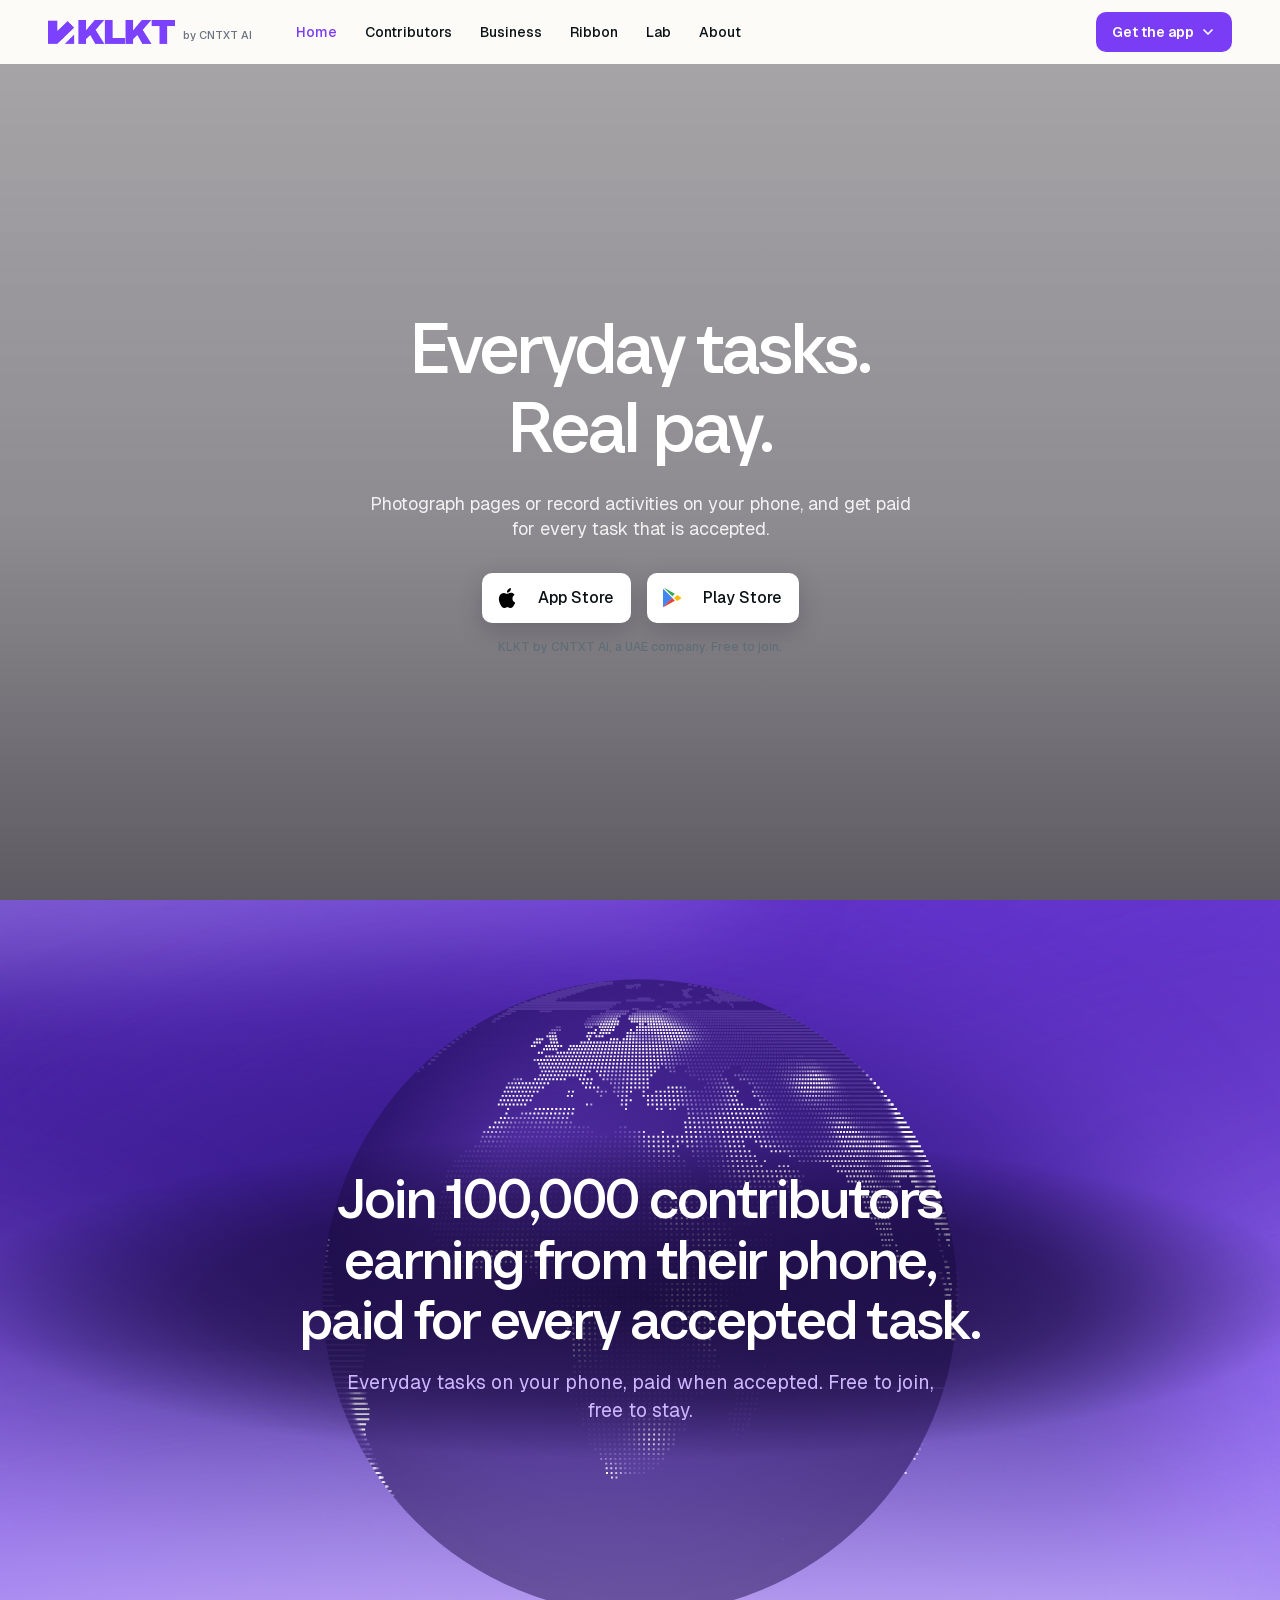
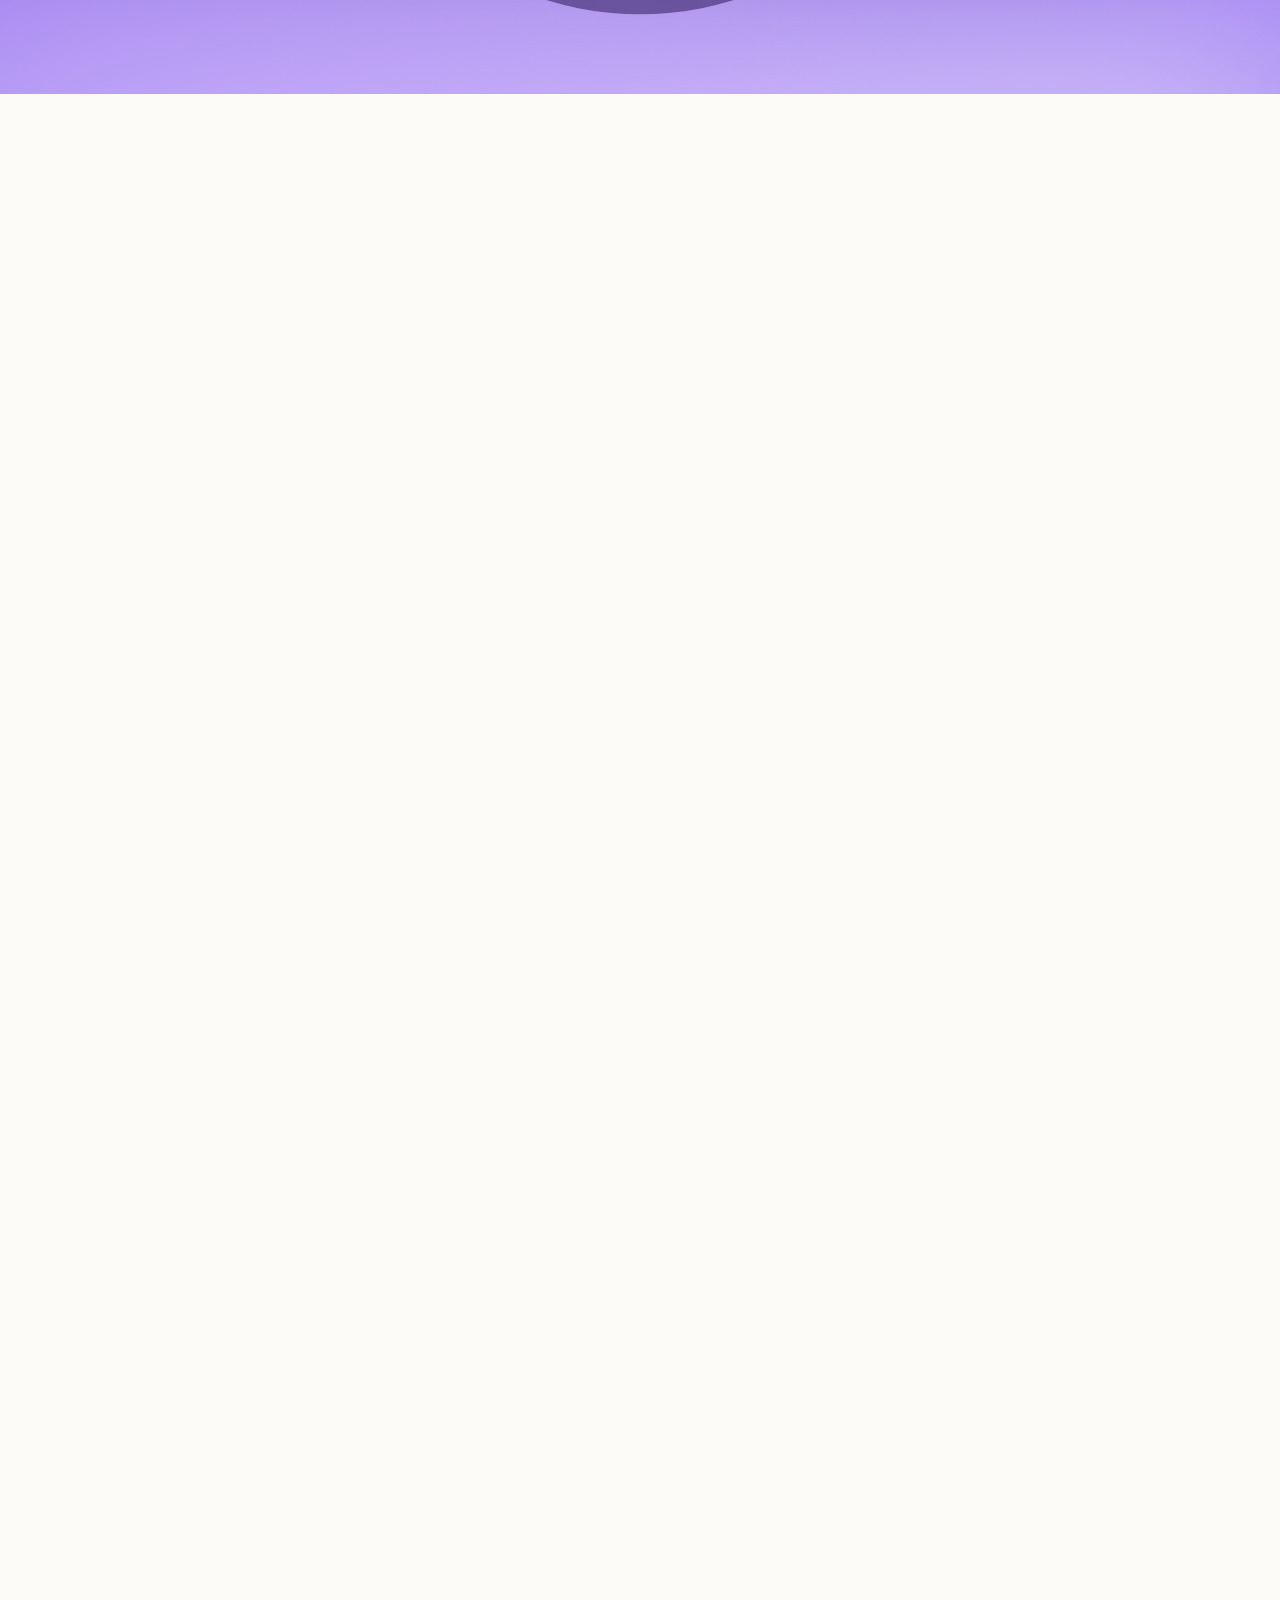
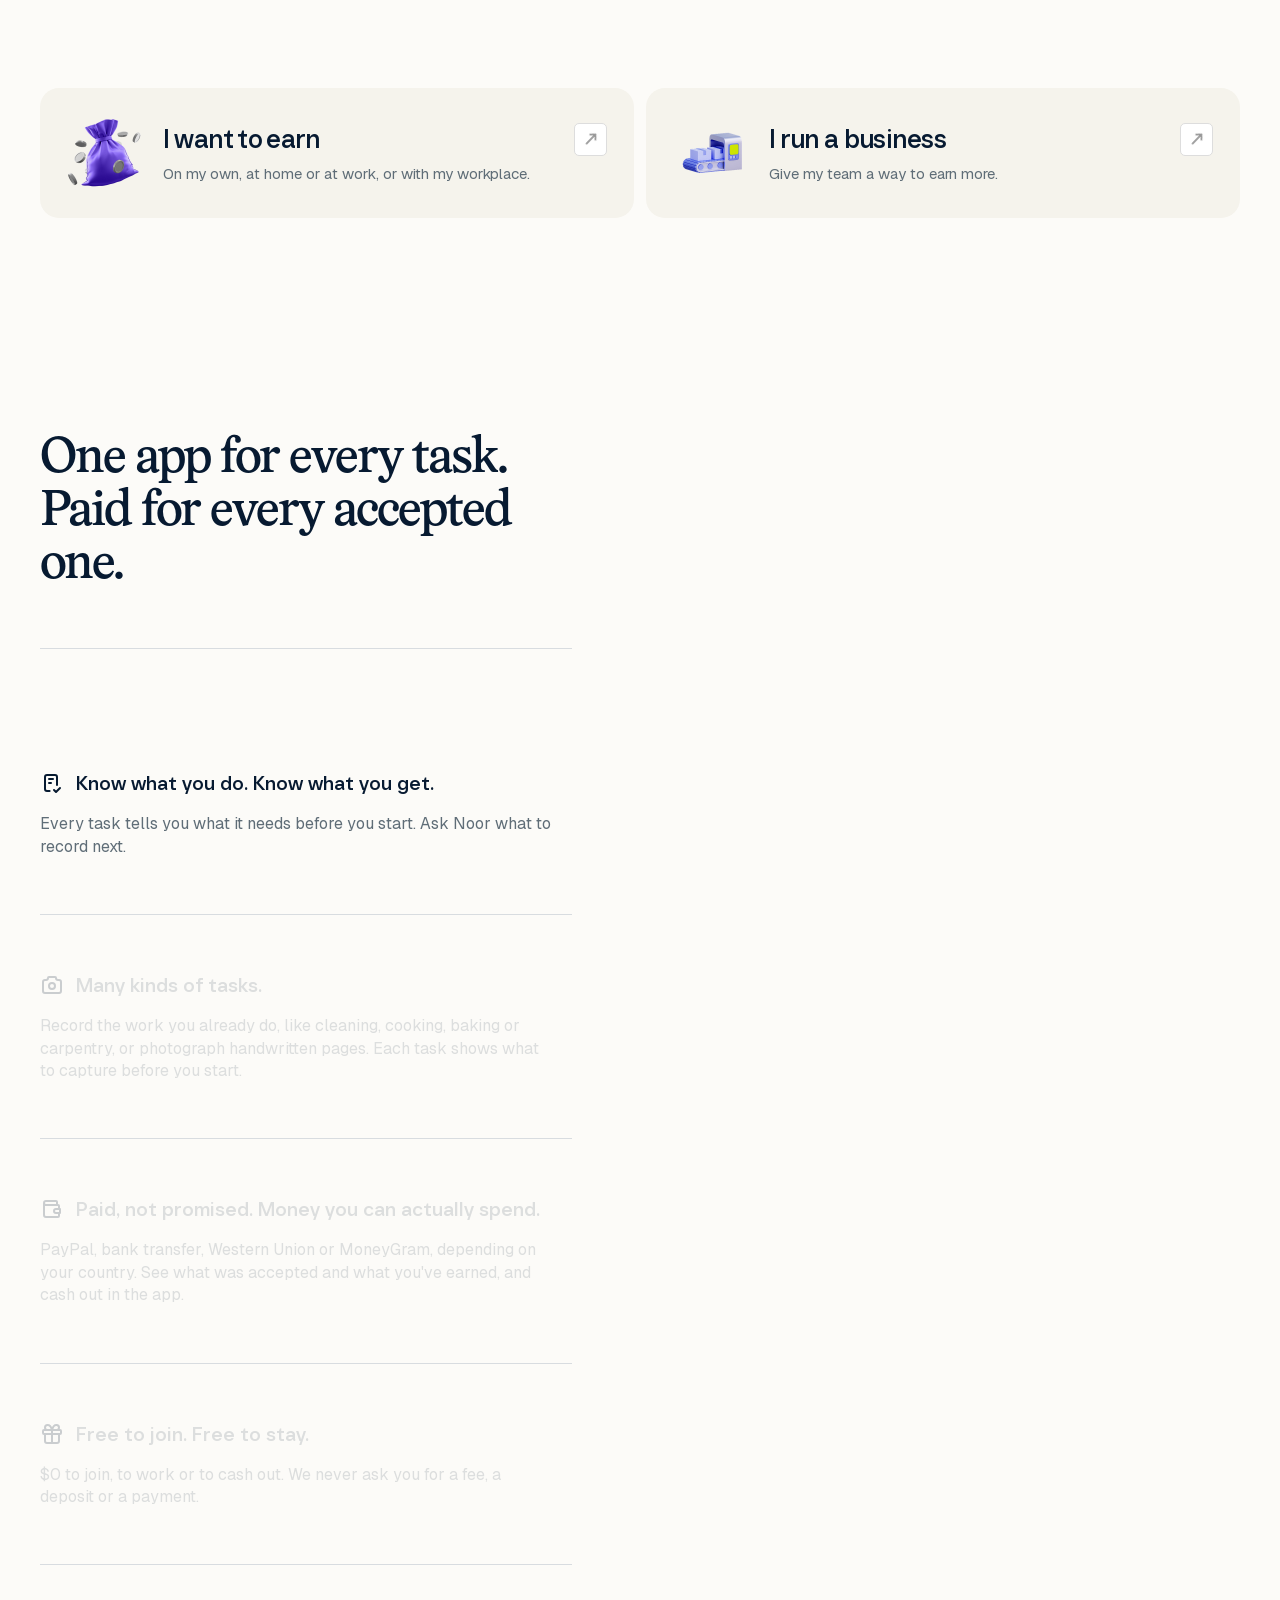
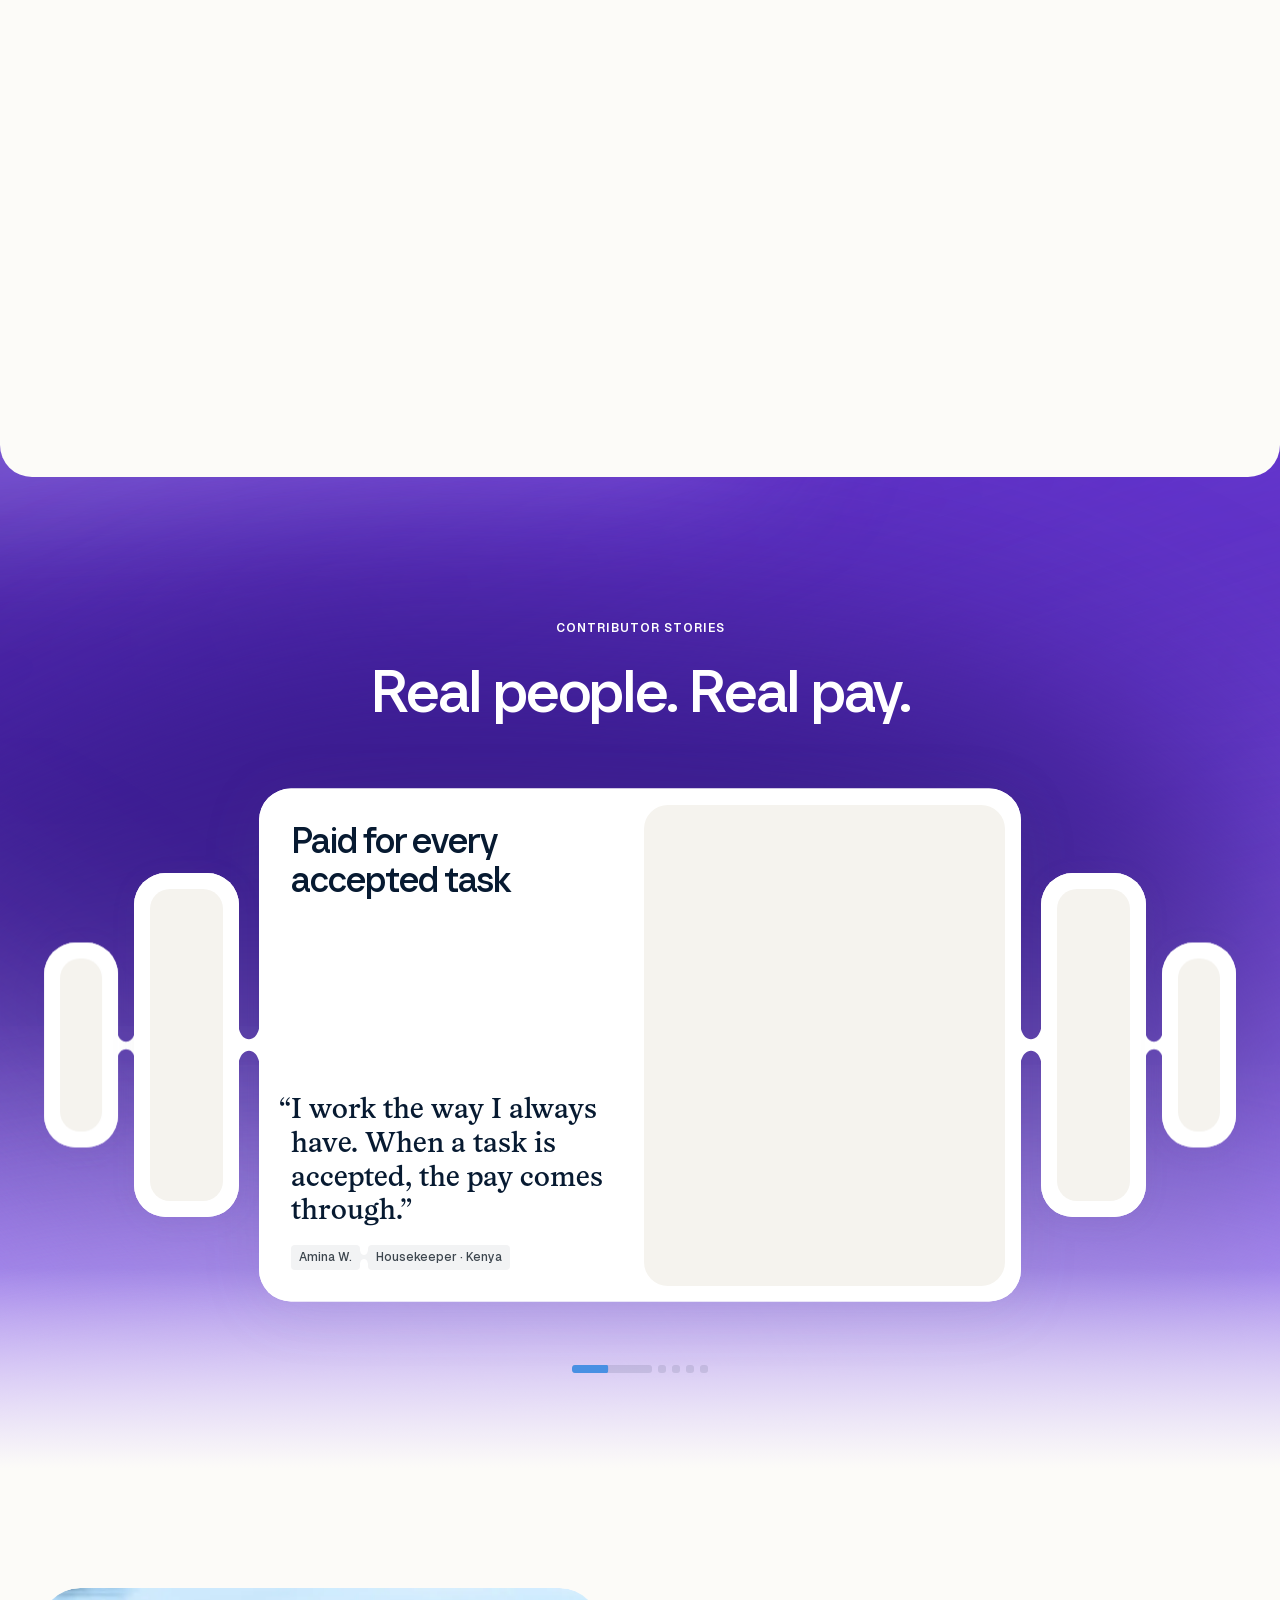
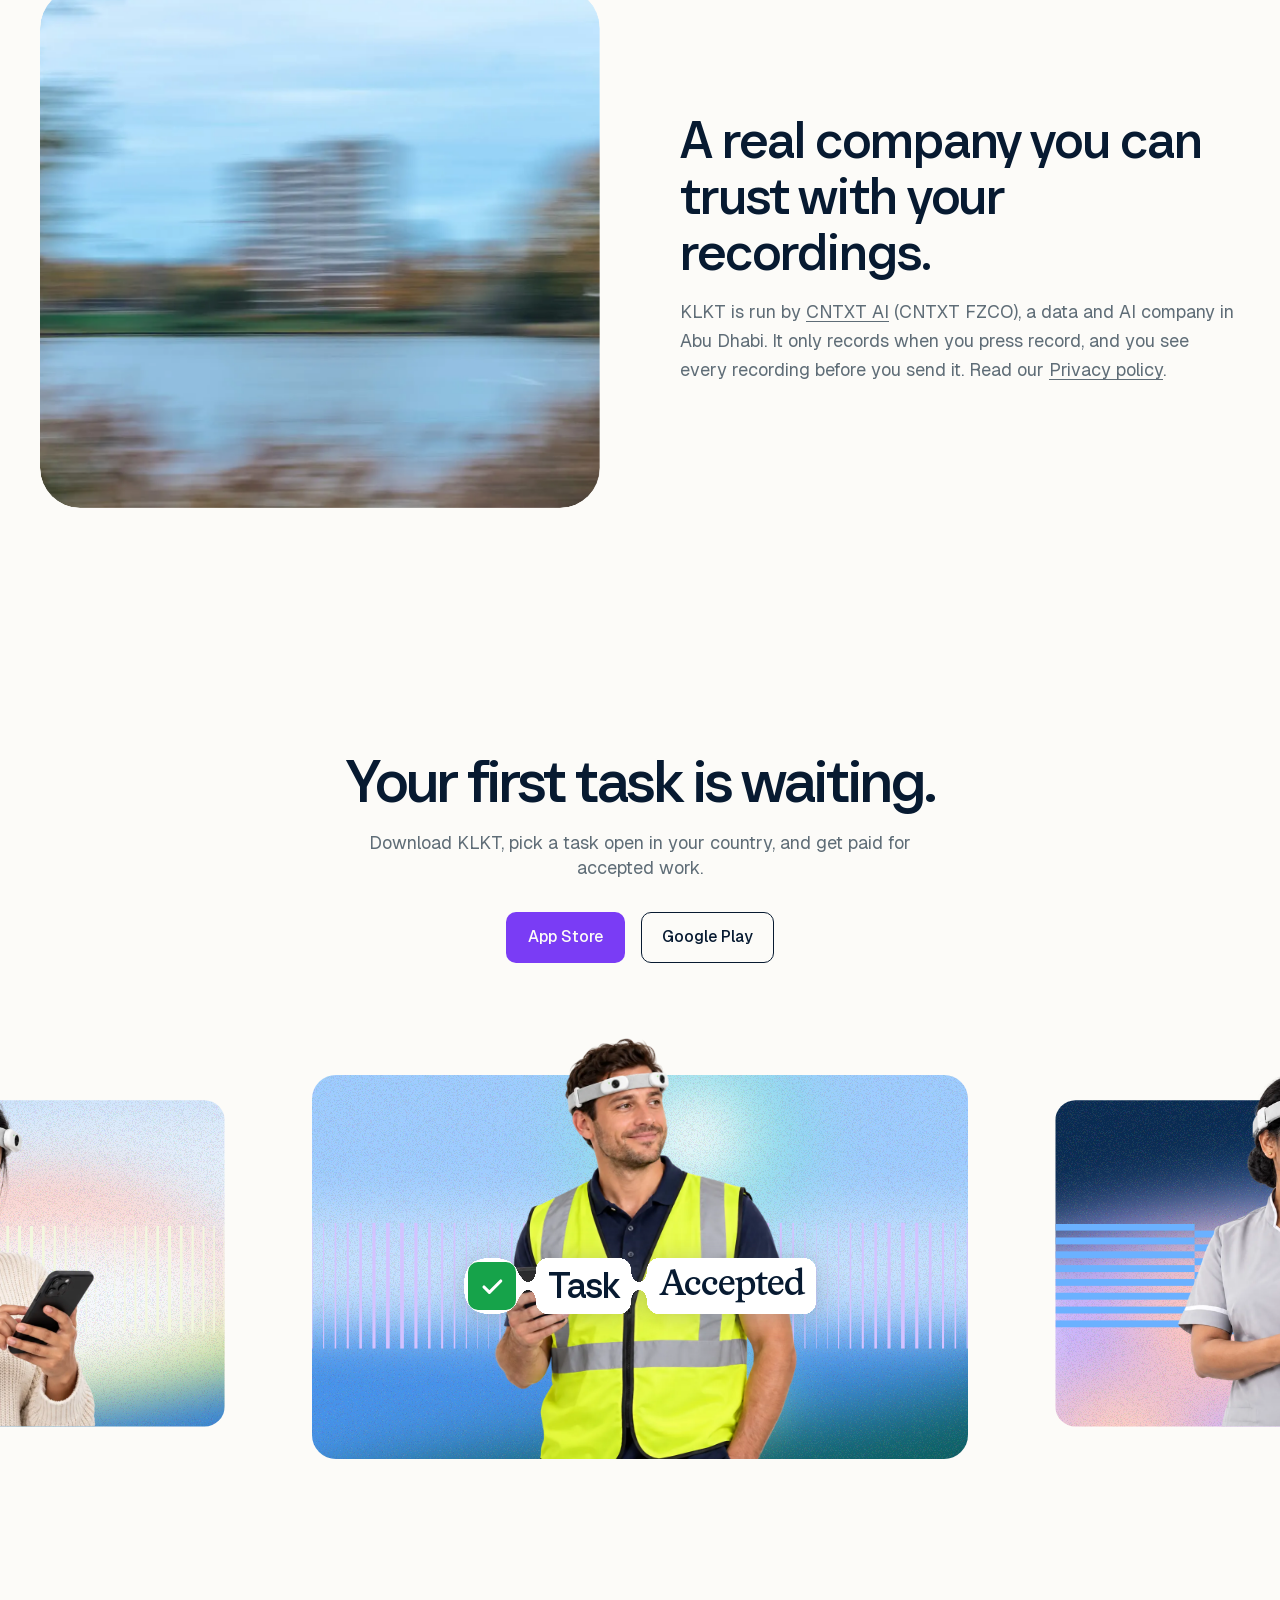
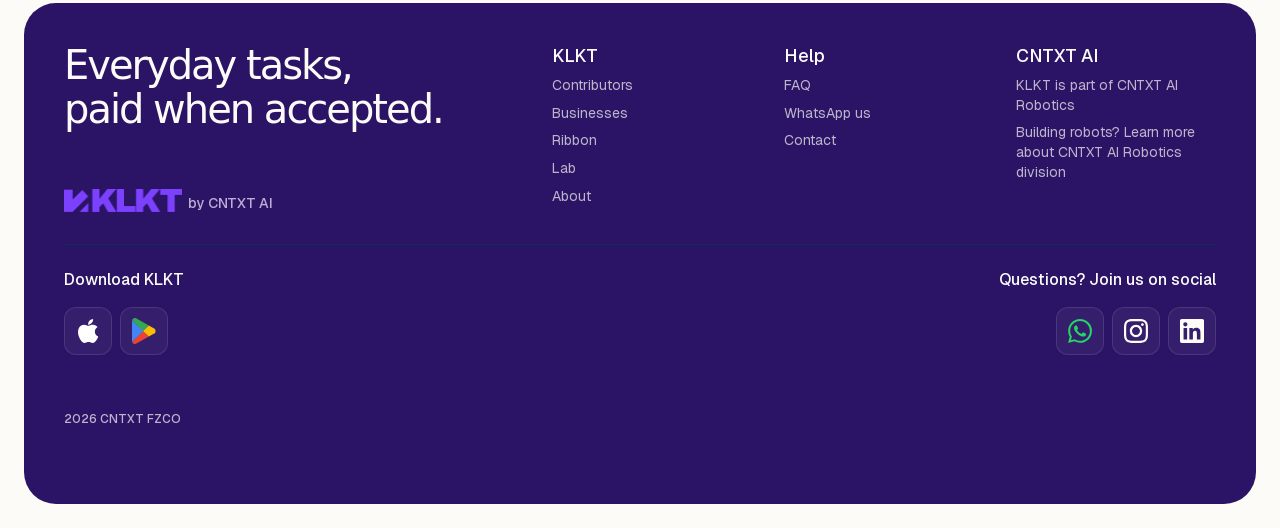
==== commit 2788ff44: "Update the site pages to the current local versions, including the newer home page. Co-authored-by: " ====
--- a/index.html
+++ b/index.html
@@ -4702,6 +4702,7 @@
       <a href="/" aria-current="page">Home</a>
       <a href="contributors.html">Contributors</a>
       <a href="Business.html">Business</a>
+      <a href="ribbon.html">Ribbon</a>
       <a href="lab.html">Lab</a>
       <a href="about.html">About</a>
     </nav>
@@ -4710,8 +4711,8 @@
         <svg viewBox="0 0 16 16" aria-hidden="true"><path d="M4 6l4 4 4-4" fill="none" stroke="currentColor" stroke-width="1.75" stroke-linecap="round" stroke-linejoin="round"/></svg>
       </button>
       <div class="klkt-getapp__menu">
-        <a class="klkt-store" href="#"><svg viewBox="0 0 24 24" aria-hidden="true" fill="currentColor"><path d="M21.7919 18.704C21.4413 19.519 21.0089 20.2962 20.5011 21.0237C19.823 21.9907 19.2688 22.66 18.8386 23.0318C18.1753 23.641 17.4636 23.9547 16.7035 23.973C16.1563 23.973 15.4983 23.8159 14.7294 23.5018C13.9606 23.1876 13.2523 23.0309 12.6048 23.0318C11.9267 23.0318 11.1988 23.1885 10.4213 23.5018C9.64192 23.8159 9.0127 23.9813 8.53358 23.9979C7.80312 24.0293 7.07483 23.7073 6.34874 23.0318C5.88532 22.6277 5.30584 21.9344 4.61029 20.9517C3.86412 19.9044 3.25147 18.687 2.77235 17.2994C2.25745 15.8036 2 14.3531 2 12.948C2 11.3396 2.34778 9.95375 3.04333 8.79042C3.57055 7.87792 4.32332 7.11613 5.22948 6.57809C6.12345 6.04433 7.14293 5.75705 8.18405 5.74552C8.76354 5.74639 9.52542 5.92355 10.4697 6.277C11.4131 6.63219 12.0175 6.81023 12.2828 6.8111C12.4826 6.8111 13.1529 6.60165 14.2935 6.18275C15.3704 5.79526 16.2811 5.63381 17.0255 5.69839C19.0467 5.85984 20.5618 6.65707 21.5706 8.09006C19.7641 9.18532 18.8704 10.7165 18.8896 12.6836C18.9071 14.2161 19.4613 15.4885 20.5522 16.5008C21.047 16.9695 21.6012 17.333 22.2147 17.5913C22.082 17.977 21.9411 18.3479 21.7919 18.704ZM17.1591 0.480429C17.1591 1.68128 16.7218 2.80054 15.8474 3.8382C14.7922 5.07134 13.5172 5.78479 12.1335 5.6709C12.1152 5.52017 12.1055 5.3685 12.1047 5.21665C12.1047 4.06467 12.6061 2.83152 13.4976 1.82354C13.9427 1.313 14.5082 0.888423 15.1941 0.54981C15.8783 0.21556 16.525 0.0322904 17.1342 0C17.1516 0.160579 17.1604 0.320723 17.1604 0.480429Z"/></svg><span><small>Download on the</small>App Store</span></a>
-        <a class="klkt-store" href="#"><svg viewBox="0 0 24 24" aria-hidden="true"><g transform="translate(1.125 0)"><path fill="#EA4335" d="M10.158 11.4653L0.0898438 22.0136C0.205434 22.4126 0.41003 22.7801 0.688229 23.0886C0.966428 23.397 1.31098 23.6383 1.69594 23.7943C2.0809 23.9503 2.49624 24.017 2.91068 23.9892C3.32512 23.9615 3.72787 23.8401 4.08859 23.6341L15.4171 17.1821L10.158 11.4653Z"/><path fill="#FBBC04" d="M20.3351 9.6716L15.4361 6.86572L9.92188 11.7047L15.4586 17.1664L20.3201 14.3906C20.6306 14.2292 20.9062 14.008 21.1309 13.7398C21.3557 13.4716 21.5252 13.1616 21.6298 12.8277C21.7344 12.4937 21.7719 12.1424 21.7403 11.7939C21.7087 11.4454 21.6085 11.1066 21.4455 10.797C21.1912 10.3179 20.7992 9.92593 20.3201 9.6716H20.3351Z"/><path fill="#4285F4" d="M0.0900286 1.99561C0.0301235 2.22078 -0.000141397 2.45281 4.96621e-07 2.68582V21.3216C-0.000141397 21.5547 0.0301235 21.7867 0.0900286 22.0119L10.5033 11.7336L0.0900286 1.99561Z"/><path fill="#34A853" d="M10.233 12.0047L15.4396 6.86563L4.12611 0.383601C3.70035 0.134661 3.21636 0.002664 2.72317 0.000981928C2.12747 -0.000198571 1.54772 0.193438 1.0723 0.552374C0.596876 0.91131 0.25186 1.41586 0.0898438 1.9891L10.233 12.0047Z"/></g></svg><span><small>Get it on</small>Google Play</span></a>
+        <a class="klkt-store" href="#"><svg viewBox="0 0 24 24" aria-hidden="true" fill="currentColor"><path d="M12.152 6.896c-.948 0-2.415-1.078-3.96-1.04-2.04.027-3.91 1.183-4.961 3.014-2.117 3.675-.546 9.103 1.519 12.09 1.013 1.454 2.208 3.09 3.792 3.039 1.52-.065 2.09-.987 3.935-.987 1.831 0 2.35.987 3.96.948 1.637-.026 2.676-1.48 3.676-2.948 1.156-1.688 1.636-3.325 1.662-3.415-.039-.013-3.182-1.221-3.22-4.857-.026-3.04 2.48-4.494 2.597-4.559-1.429-2.09-3.623-2.324-4.39-2.376-2-.156-3.675 1.09-4.61 1.09zM15.53 3.83c.843-1.012 1.4-2.427 1.245-3.83-1.207.052-2.662.805-3.532 1.818-.78.896-1.454 2.338-1.273 3.714 1.338.104 2.715-.688 3.559-1.701"/></svg><span><small>Download on the</small>App Store</span></a>
+        <a class="klkt-store" href="#"><svg viewBox="0 0 24 24" aria-hidden="true" fill="currentColor"><path d="M22.018 13.298l-3.919 2.218-3.515-3.493 3.543-3.521 3.891 2.202a1.49 1.49 0 0 1 0 2.594zM1.337.924a1.486 1.486 0 0 0-.112.568v21.017c0 .217.045.419.124.6l11.155-11.087L1.337.924zm12.207 10.065l3.258-3.238L3.45.195a1.466 1.466 0 0 0-.946-.179l11.04 10.973zm0 2.067l-11 10.933c.298.036.612-.016.906-.183l13.324-7.54-3.23-3.21z"/></svg><span><small>Get it on</small>Google Play</span></a>
       </div>
     </div>
   </div>
@@ -4781,9 +4782,34 @@
 <div class="klkt-vhero__frame" data-klkt-vhero>
   <video class="klkt-vhero__video" aria-hidden="true" data-src="/media/hero-video.mp4" data-src-mobile="/media/hero-video.mobile.mp4" autoplay muted loop playsinline preload="auto"></video><script>(function(){var v=document.currentScript.previousElementSibling;if(!v||v.tagName!=="VIDEO")return;v.src=(window.matchMedia&&matchMedia("(max-width:767px)").matches)?v.getAttribute("data-src-mobile"):v.getAttribute("data-src");})();</script>
   <div class="klkt-vhero__shade" aria-hidden="true"></div>
-  <div class="klkt-vhero__content"><div class="flex flex-col gap-md w-full items-center"><div data-testid="content-block" class="w-full"><div class="flex flex-col gap-xl w-full items-center text-center mx-auto max-w-80 ui-tb:max-w-subhead ui-dsk:max-w-heading"><div class="flex flex-col w-full gap-lg items-center text-center"><h1 class="font-calendly-sans type-huge text-text-primary w-full max-w-subhead ui-dsk:max-w-heading">Everyday tasks.<br>Real pay.</h1><p class="font-geist text-text-secondary w-full type-body-lg max-w-120 ui-dsk:max-w-subhead whitespace-pre-line">Photograph pages or record activities on your phone, and get paid for every task that is accepted.</p></div><div class="flex flex-wrap gap-md justify-center [&amp;&gt;a]:!w-fit [&amp;&gt;button]:!w-fit"><a href="#" tabindex="0" data-button-variant="oauth-primary" class="inline-flex items-center justify-center font-geist font-medium leading-ui-body-sm tracking-ui-none whitespace-nowrap transition-colors duration-150 cursor-pointer data-disabled:cursor-not-allowed outline-none flex-row-reverse min-h-[50px] p-btn-standard type-body-md-fixed [--icon-size:24px] rounded-btn-standard bg-action-primary-bg text-action-primary-text hover:bg-action-primary-bg-hover active:bg-action-primary-bg-pressed data-disabled:bg-action-disabled-bg data-disabled:text-action-disabled-text border-2 border-transparent focus-visible:border-action-focus-border !p-xxs-fixed !pr-md-fixed gap-sm-fixed w-full ui-tb:w-fit">App Store<span data-button-icon="true" class="shrink-0 flex items-center justify-center [&amp;&gt;svg]:size-full [&amp;&gt;img]:size-full [&amp;&gt;img]:object-contain size-[38px] rounded-ui-fixed-xs bg-magnolia p-[9px] text-midnight"><svg viewBox="0 0 24 24" aria-hidden="true" fill="#0b1215"><path d="M21.7919 18.704C21.4413 19.519 21.0089 20.2962 20.5011 21.0237C19.823 21.9907 19.2688 22.66 18.8386 23.0318C18.1753 23.641 17.4636 23.9547 16.7035 23.973C16.1563 23.973 15.4983 23.8159 14.7294 23.5018C13.9606 23.1876 13.2523 23.0309 12.6048 23.0318C11.9267 23.0318 11.1988 23.1885 10.4213 23.5018C9.64192 23.8159 9.0127 23.9813 8.53358 23.9979C7.80312 24.0293 7.07483 23.7073 6.34874 23.0318C5.88532 22.6277 5.30584 21.9344 4.61029 20.9517C3.86412 19.9044 3.25147 18.687 2.77235 17.2994C2.25745 15.8036 2 14.3531 2 12.948C2 11.3396 2.34778 9.95375 3.04333 8.79042C3.57055 7.87792 4.32332 7.11613 5.22948 6.57809C6.12345 6.04433 7.14293 5.75705 8.18405 5.74552C8.76354 5.74639 9.52542 5.92355 10.4697 6.277C11.4131 6.63219 12.0175 6.81023 12.2828 6.8111C12.4826 6.8111 13.1529 6.60165 14.2935 6.18275C15.3704 5.79526 16.2811 5.63381 17.0255 5.69839C19.0467 5.85984 20.5618 6.65707 21.5706 8.09006C19.7641 9.18532 18.8704 10.7165 18.8896 12.6836C18.9071 14.2161 19.4613 15.4885 20.5522 16.5008C21.047 16.9695 21.6012 17.333 22.2147 17.5913C22.082 17.977 21.9411 18.3479 21.7919 18.704ZM17.1591 0.480429C17.1591 1.68128 16.7218 2.80054 15.8474 3.8382C14.7922 5.07134 13.5172 5.78479 12.1335 5.6709C12.1152 5.52017 12.1055 5.3685 12.1047 5.21665C12.1047 4.06467 12.6061 2.83152 13.4976 1.82354C13.9427 1.313 14.5082 0.888423 15.1941 0.54981C15.8783 0.21556 16.525 0.0322904 17.1342 0C17.1516 0.160579 17.1604 0.320723 17.1604 0.480429Z"/></svg></span></a><a href="#" tabindex="0" data-button-variant="oauth-primary" class="inline-flex items-center justify-center font-geist font-medium leading-ui-body-sm tracking-ui-none whitespace-nowrap transition-colors duration-150 cursor-pointer data-disabled:cursor-not-allowed outline-none flex-row-reverse min-h-[50px] p-btn-standard type-body-md-fixed [--icon-size:24px] rounded-btn-standard bg-action-primary-bg text-action-primary-text hover:bg-action-primary-bg-hover active:bg-action-primary-bg-pressed data-disabled:bg-action-disabled-bg data-disabled:text-action-disabled-text border-2 border-transparent focus-visible:border-action-focus-border !p-xxs-fixed !pr-md-fixed gap-sm-fixed w-full ui-tb:w-fit">Play Store<span data-button-icon="true" class="shrink-0 flex items-center justify-center [&amp;&gt;svg]:size-full [&amp;&gt;img]:size-full [&amp;&gt;img]:object-contain size-[38px] rounded-ui-fixed-xs bg-magnolia p-[9px] text-midnight"><svg viewBox="0 0 24 24" aria-hidden="true"><g transform="translate(1.125 0)"><path fill="#EA4335" d="M10.158 11.4653L0.0898438 22.0136C0.205434 22.4126 0.41003 22.7801 0.688229 23.0886C0.966428 23.397 1.31098 23.6383 1.69594 23.7943C2.0809 23.9503 2.49624 24.017 2.91068 23.9892C3.32512 23.9615 3.72787 23.8401 4.08859 23.6341L15.4171 17.1821L10.158 11.4653Z"/><path fill="#FBBC04" d="M20.3351 9.6716L15.4361 6.86572L9.92188 11.7047L15.4586 17.1664L20.3201 14.3906C20.6306 14.2292 20.9062 14.008 21.1309 13.7398C21.3557 13.4716 21.5252 13.1616 21.6298 12.8277C21.7344 12.4937 21.7719 12.1424 21.7403 11.7939C21.7087 11.4454 21.6085 11.1066 21.4455 10.797C21.1912 10.3179 20.7992 9.92593 20.3201 9.6716H20.3351Z"/><path fill="#4285F4" d="M0.0900286 1.99561C0.0301235 2.22078 -0.000141397 2.45281 4.96621e-07 2.68582V21.3216C-0.000141397 21.5547 0.0301235 21.7867 0.0900286 22.0119L10.5033 11.7336L0.0900286 1.99561Z"/><path fill="#34A853" d="M10.233 12.0047L15.4396 6.86563L4.12611 0.383601C3.70035 0.134661 3.21636 0.002664 2.72317 0.000981928C2.12747 -0.000198571 1.54772 0.193438 1.0723 0.552374C0.596876 0.91131 0.25186 1.41586 0.0898438 1.9891L10.233 12.0047Z"/></g></svg></span></a></div></div></div><div class="[&amp;&gt;*:first-child]:mt-0 [&amp;&gt;*:last-child]:mb-0 type-body-md text-text-secondary text-center [&amp;_p]:type-caption! [&amp;_p]:text-text-secondary! [&amp;_p]:mb-0!"><p class="type-body-md @min-[944px]:type-body-lg text-text-secondary mb-6 last:mb-0">KLKT by CNTXT AI, a UAE company. Free to join.</p></div></div></div></div>
+  <div class="klkt-vhero__content"><div class="flex flex-col gap-md w-full items-center"><div data-testid="content-block" class="w-full"><div class="flex flex-col gap-xl w-full items-center text-center mx-auto max-w-80 ui-tb:max-w-subhead ui-dsk:max-w-heading"><div class="flex flex-col w-full gap-lg items-center text-center"><h1 class="font-calendly-sans type-huge text-text-primary w-full max-w-subhead ui-dsk:max-w-heading">Everyday tasks.<br>Real pay.</h1><p class="font-geist text-text-secondary w-full type-body-lg max-w-120 ui-dsk:max-w-subhead whitespace-pre-line">Photograph pages or record activities on your phone, and get paid for every task that is accepted.</p></div><div class="flex flex-wrap gap-md justify-center [&amp;&gt;a]:!w-fit [&amp;&gt;button]:!w-fit"><a href="#" tabindex="0" data-button-variant="oauth-primary" class="inline-flex items-center justify-center font-geist font-medium leading-ui-body-sm tracking-ui-none whitespace-nowrap transition-colors duration-150 cursor-pointer data-disabled:cursor-not-allowed outline-none flex-row-reverse min-h-[50px] p-btn-standard type-body-md-fixed [--icon-size:24px] rounded-btn-standard bg-action-primary-bg text-action-primary-text hover:bg-action-primary-bg-hover active:bg-action-primary-bg-pressed data-disabled:bg-action-disabled-bg data-disabled:text-action-disabled-text border-2 border-transparent focus-visible:border-action-focus-border !p-xxs-fixed !pr-md-fixed gap-sm-fixed w-full ui-tb:w-fit">App Store<span data-button-icon="true" class="shrink-0 flex items-center justify-center [&amp;&gt;svg]:size-full [&amp;&gt;img]:size-full [&amp;&gt;img]:object-contain size-[38px] rounded-ui-fixed-xs bg-magnolia p-[9px] text-midnight"><svg viewBox="0 0 24 24" aria-hidden="true" fill="#0b1215"><path d="M12.152 6.896c-.948 0-2.415-1.078-3.96-1.04-2.04.027-3.91 1.183-4.961 3.014-2.117 3.675-.546 9.103 1.519 12.09 1.013 1.454 2.208 3.09 3.792 3.039 1.52-.065 2.09-.987 3.935-.987 1.831 0 2.35.987 3.96.948 1.637-.026 2.676-1.48 3.676-2.948 1.156-1.688 1.636-3.325 1.662-3.415-.039-.013-3.182-1.221-3.22-4.857-.026-3.04 2.48-4.494 2.597-4.559-1.429-2.09-3.623-2.324-4.39-2.376-2-.156-3.675 1.09-4.61 1.09zM15.53 3.83c.843-1.012 1.4-2.427 1.245-3.83-1.207.052-2.662.805-3.532 1.818-.78.896-1.454 2.338-1.273 3.714 1.338.104 2.715-.688 3.559-1.701"/></svg></span></a><a href="#" tabindex="0" data-button-variant="oauth-primary" class="inline-flex items-center justify-center font-geist font-medium leading-ui-body-sm tracking-ui-none whitespace-nowrap transition-colors duration-150 cursor-pointer data-disabled:cursor-not-allowed outline-none flex-row-reverse min-h-[50px] p-btn-standard type-body-md-fixed [--icon-size:24px] rounded-btn-standard bg-action-primary-bg text-action-primary-text hover:bg-action-primary-bg-hover active:bg-action-primary-bg-pressed data-disabled:bg-action-disabled-bg data-disabled:text-action-disabled-text border-2 border-transparent focus-visible:border-action-focus-border !p-xxs-fixed !pr-md-fixed gap-sm-fixed w-full ui-tb:w-fit">Play Store<span data-button-icon="true" class="shrink-0 flex items-center justify-center [&amp;&gt;svg]:size-full [&amp;&gt;img]:size-full [&amp;&gt;img]:object-contain size-[38px] rounded-ui-fixed-xs bg-magnolia p-[9px] text-midnight"><svg class="klkt-play" viewBox="0 0 24 24" aria-hidden="true"><path fill="#4285F4" d="M1.337.924a1.486 1.486 0 0 0-.112.568v21.017c0 .217.045.419.124.6l11.155-11.087L1.337.924z"/><path fill="#34A853" d="M12.207 10.065l3.258-3.238L3.45.195a1.466 1.466 0 0 0-.946-.179l11.04 10.973z"/><path fill="#FBBC04" d="M22.018 13.298l-3.919 2.218-3.515-3.493 3.543-3.521 3.891 2.202a1.49 1.49 0 0 1 0 2.594z"/><path fill="#EA4335" d="M12.207 12.132l-11 10.933c.298.036.612-.016.906-.183l13.324-7.54-3.23-3.21z"/></svg></span></a></div></div></div><div class="[&amp;&gt;*:first-child]:mt-0 [&amp;&gt;*:last-child]:mb-0 type-body-md text-text-secondary text-center [&amp;_p]:type-caption! [&amp;_p]:text-text-secondary! [&amp;_p]:mb-0!"><p class="type-body-md @min-[944px]:type-body-lg text-text-secondary mb-6 last:mb-0">KLKT by CNTXT AI, a UAE company. Free to join.</p></div></div></div></div>
 </div>
-</section><section id="[Home]-Integrations-ConnectCalendlywithyourfavoritetools" class="flex w-full justify-center bg-surface-bg-primary py-section-default"><div class="z-10 has-data-scrolljack-overlay:z-1001 w-full flex flex-col @container gap-2xl max-w-[1280px] px-(--section-padding-x)"><div class="klkt-stage"><div class="klkt-globe"><canvas class="klkt-globe__canvas" aria-hidden="true"></canvas><div class="klkt-globe__scrim"></div><div class="klkt-globe__layer"><img class="klkt-flag" src="/media/flags/ae.svg" alt="United Arab Emirates" width="34" height="34" loading="lazy" draggable="false" data-ll="24.3,54.0"><img class="klkt-flag" src="/media/flags/sa.svg" alt="Saudi Arabia" width="34" height="34" loading="lazy" draggable="false" data-ll="24.0,45.0"><img class="klkt-flag" src="/media/flags/jo.svg" alt="Jordan" width="34" height="34" loading="lazy" draggable="false" data-ll="31.2,36.5"><img class="klkt-flag" src="/media/flags/eg.svg" alt="Egypt" width="34" height="34" loading="lazy" draggable="false" data-ll="26.8,30.0"><img class="klkt-flag" src="/media/flags/ng.svg" alt="Nigeria" width="34" height="34" loading="lazy" draggable="false" data-ll="9.1,8.7"><img class="klkt-flag" src="/media/flags/pk.svg" alt="Pakistan" width="34" height="34" loading="lazy" draggable="false" data-ll="30.0,69.5"><img class="klkt-flag" src="/media/flags/in.svg" alt="India" width="34" height="34" loading="lazy" draggable="false" data-ll="22.5,79.0"><img class="klkt-flag" src="/media/flags/bd.svg" alt="Bangladesh" width="34" height="34" loading="lazy" draggable="false" data-ll="23.7,90.3"><img class="klkt-flag" src="/media/flags/id.svg" alt="Indonesia" width="34" height="34" loading="lazy" draggable="false" data-ll="-2.5,118.0"><img class="klkt-flag" src="/media/flags/ph.svg" alt="Philippines" width="34" height="34" loading="lazy" draggable="false" data-ll="12.0,122.0"><img class="klkt-flag" src="/media/flags/us.svg" alt="United States" width="34" height="34" loading="lazy" draggable="false" data-ll="38.5,-96.0"><img class="klkt-flag" src="/media/flags/mx.svg" alt="Mexico" width="34" height="34" loading="lazy" draggable="false" data-ll="23.0,-102.0"><img class="klkt-flag" src="/media/flags/br.svg" alt="Brazil" width="34" height="34" loading="lazy" draggable="false" data-ll="-10.0,-52.0"></div><div class="klkt-globe__intro"><h2>Join 100,000 contributors earning from their phone, paid for every accepted task.</h2><p>Everyday tasks on your phone, paid when accepted. Free to join, free to stay.</p><a href="#faq">Is KLKT safe? Read the answers →</a></div><div class="klkt-globe__outro"><div class="klkt-globe__caption"><h3>A global effort to capture real-world tasks</h3><p>Every point of light is somewhere people do everyday work.</p></div><div class="klkt-globe__stat"><span class="klkt-globe__legend"><i></i>Minutes captured</span><span class="klkt-plus" aria-hidden="true">+1</span><strong class="klkt-globe__count"><span aria-live="off">24,000,000</span></strong></div></div></div></div><astro-island uid="cBHXd" prefix="r20" component-url="/_astro/index.BG5QQwJ4.js" component-export="CardGridIsland" renderer-url="/_astro/client.DSHm9q9k.js" props="{&quot;heading&quot;:[0,null],&quot;body&quot;:[0],&quot;caption&quot;:[0],&quot;eyebrow&quot;:[0],&quot;alignment&quot;:[0,&quot;centered&quot;],&quot;headingSize&quot;:[0,&quot;h2&quot;],&quot;images&quot;:[1,[]],&quot;cards&quot;:[1,[[0,{&quot;cardType&quot;:[0,&quot;icon&quot;],&quot;heading&quot;:[0,&quot;I want to earn&quot;],&quot;body&quot;:[0,&quot;On my own, at home or at work, or with my workplace.&quot;],&quot;badge&quot;:[0],&quot;href&quot;:[0,&quot;contributors.html&quot;],&quot;ctaLabel&quot;:[0,&quot;Contributors&quot;],&quot;imageSrc&quot;:[0],&quot;imageAlt&quot;:[0],&quot;videoHashedId&quot;:[0],&quot;videoAspectRatio&quot;:[0],&quot;iconSrc&quot;:[0],&quot;iconSrcs&quot;:[0],&quot;listItems&quot;:[1,[]],&quot;listIcon&quot;:[0],&quot;linkedInHref&quot;:[0],&quot;logoSrc&quot;:[0],&quot;logoAlt&quot;:[0],&quot;stat&quot;:[0],&quot;statLabel&quot;:[0],&quot;statLabelRichText&quot;:[0],&quot;bodyRichText&quot;:[0],&quot;color&quot;:[0],&quot;quote&quot;:[0],&quot;relationTo&quot;:[0,&quot;marketingComponentIconCards&quot;],&quot;productSize&quot;:[0],&quot;fullWidth&quot;:[0,false],&quot;unsupportedReason&quot;:[0],&quot;key&quot;:[0,&quot;2LdH0kWEqg03Ez0DfFn666&quot;]}],[0,{&quot;cardType&quot;:[0,&quot;icon&quot;],&quot;heading&quot;:[0,&quot;I run a business&quot;],&quot;body&quot;:[0,&quot;Give my team a way to earn more.&quot;],&quot;badge&quot;:[0],&quot;href&quot;:[0,&quot;Business.html&quot;],&quot;ctaLabel&quot;:[0,&quot;Businesses&quot;],&quot;imageSrc&quot;:[0],&quot;imageAlt&quot;:[0],&quot;videoHashedId&quot;:[0],&quot;videoAspectRatio&quot;:[0],&quot;iconSrc&quot;:[0],&quot;iconSrcs&quot;:[0],&quot;listItems&quot;:[1,[]],&quot;listIcon&quot;:[0],&quot;linkedInHref&quot;:[0],&quot;logoSrc&quot;:[0],&quot;logoAlt&quot;:[0],&quot;stat&quot;:[0],&quot;statLabel&quot;:[0],&quot;statLabelRichText&quot;:[0],&quot;bodyRichText&quot;:[0],&quot;color&quot;:[0],&quot;quote&quot;:[0],&quot;relationTo&quot;:[0,&quot;marketingComponentIconCards&quot;],&quot;productSize&quot;:[0],&quot;fullWidth&quot;:[0,false],&quot;unsupportedReason&quot;:[0],&quot;key&quot;:[0,&quot;2RnTjTwIrYOZ8rAqmcirg8&quot;]}]]],&quot;logo&quot;:[0],&quot;desktopColumnCount&quot;:[0,2],&quot;tabletColumnCount&quot;:[0,2],&quot;singleColumn&quot;:[0],&quot;eager&quot;:[0,false],&quot;locale&quot;:[0,&quot;en-US&quot;],&quot;leadershipCardLabels&quot;:[0,{&quot;moreAbout&quot;:[0,&quot;More about&quot;],&quot;lessAbout&quot;:[0,&quot;Less about&quot;],&quot;viewLinkedInProfile&quot;:[0,&quot;View {name}&#x27;s LinkedIn profile&quot;],&quot;leadershipTeamMember&quot;:[0,&quot;leadership team member&quot;],&quot;expandLeader&quot;:[0,&quot;Expand {name}&quot;],&quot;collapseLeader&quot;:[0,&quot;Collapse {name}&quot;]}],&quot;layout&quot;:[0],&quot;marqueeLabels&quot;:[0,{&quot;pauseScrolling&quot;:[0,&quot;Pause scrolling&quot;],&quot;resumeScrolling&quot;:[0,&quot;Resume scrolling&quot;]}],&quot;sectionLabel&quot;:[0],&quot;testId&quot;:[0,&quot;section-card-grid&quot;]}" client="only" opts="{&quot;name&quot;:&quot;CardGridIsland&quot;,&quot;value&quot;:&quot;react&quot;}" await-children="" ssr=""></astro-island></div></section><section id="[Home]-AccordionSwitchbacks-Scheduling" class="flex w-full justify-center bg-surface-bg-primary py-section-default"><div class="z-10 has-data-scrolljack-overlay:z-1001 w-full flex flex-col @container gap-3xl max-w-[1280px] px-(--section-padding-x)"><astro-island uid="ZYlYBA" prefix="r32" component-url="/_astro/index.BG5QQwJ4.js" component-export="StickyCarouselIsland" renderer-url="/_astro/client.DSHm9q9k.js" props="{&quot;eyebrowData&quot;:[0],&quot;heading&quot;:[0,&quot;One app for every task. Paid for every accepted one.&quot;],&quot;headingFont&quot;:[0],&quot;description&quot;:[0,&quot;&quot;],&quot;items&quot;:[1,[[0,{&quot;icon&quot;:[0,{&quot;icon&quot;:[0,&quot;&quot;],&quot;alt&quot;:[0,&quot;&quot;],&quot;url&quot;:[0,&quot;/media/klkt/icon-checklist.svg&quot;],&quot;svgContent&quot;:[0]}],&quot;title&quot;:[0,&quot;Know what you do. Know what you get.&quot;],&quot;description&quot;:[0,&quot;Every task tells you what it needs before you start. Ask Noor what to record next.&quot;],&quot;visual&quot;:[0,&quot;/media/klkt/app-know.webp&quot;],&quot;riveFileSrc&quot;:[0],&quot;riveAspectRatio&quot;:[0],&quot;href&quot;:[0,&quot;#&quot;]}],[0,{&quot;icon&quot;:[0,{&quot;icon&quot;:[0,&quot;&quot;],&quot;alt&quot;:[0,&quot;&quot;],&quot;url&quot;:[0,&quot;/media/klkt/icon-camera.svg&quot;],&quot;svgContent&quot;:[0]}],&quot;title&quot;:[0,&quot;Photograph a handwritten page.&quot;],&quot;description&quot;:[0,&quot;Take a clear photo of each handwritten page. Never include personal information.&quot;],&quot;visual&quot;:[0,&quot;/media/klkt/app-pages.webp&quot;],&quot;riveFileSrc&quot;:[0],&quot;riveAspectRatio&quot;:[0],&quot;href&quot;:[0,&quot;#&quot;]}],[0,{&quot;icon&quot;:[0,{&quot;icon&quot;:[0,&quot;&quot;],&quot;alt&quot;:[0,&quot;&quot;],&quot;url&quot;:[0,&quot;/media/klkt/icon-wallet.svg&quot;],&quot;svgContent&quot;:[0]}],&quot;title&quot;:[0,&quot;Paid, not promised.&quot;],&quot;description&quot;:[0,&quot;PayPal, bank transfer, Western Union or MoneyGram, depending on your country.&quot;],&quot;visual&quot;:[0,&quot;/media/klkt/app-paid.webp&quot;],&quot;riveFileSrc&quot;:[0],&quot;riveAspectRatio&quot;:[0],&quot;href&quot;:[0,&quot;#&quot;]}],[0,{&quot;icon&quot;:[0,{&quot;icon&quot;:[0,&quot;&quot;],&quot;alt&quot;:[0,&quot;&quot;],&quot;url&quot;:[0,&quot;/media/klkt/icon-coins.svg&quot;],&quot;svgContent&quot;:[0]}],&quot;title&quot;:[0,&quot;Money you can actually spend.&quot;],&quot;description&quot;:[0,&quot;See what was accepted and what you&#x27;ve earned, and cash out in the app.&quot;],&quot;visual&quot;:[0,&quot;/media/klkt/app-cash.webp&quot;],&quot;riveFileSrc&quot;:[0],&quot;riveAspectRatio&quot;:[0],&quot;href&quot;:[0,&quot;#&quot;]}],[0,{&quot;icon&quot;:[0,{&quot;icon&quot;:[0,&quot;&quot;],&quot;alt&quot;:[0,&quot;&quot;],&quot;url&quot;:[0,&quot;/media/klkt/icon-gift.svg&quot;],&quot;svgContent&quot;:[0]}],&quot;title&quot;:[0,&quot;Free to join. Free to stay.&quot;],&quot;description&quot;:[0,&quot;$0 to join, to work or to cash out. We never ask you for a fee, a deposit or a payment.&quot;],&quot;visual&quot;:[0,&quot;/media/klkt/app-free.webp&quot;],&quot;riveFileSrc&quot;:[0],&quot;riveAspectRatio&quot;:[0],&quot;href&quot;:[0,&quot;#&quot;]}]]],&quot;reversed&quot;:[0,false],&quot;locale&quot;:[0,&quot;en-US&quot;],&quot;location&quot;:[0,&quot;[Home] - Accordion Switchback - KLKT app - One app for every task&quot;],&quot;testId&quot;:[0,&quot;section-sticky-carousel&quot;]}" client="only" opts="{&quot;name&quot;:&quot;StickyCarouselIsland&quot;,&quot;value&quot;:true}" ssr=""></astro-island></div></section><section id="[Home]-CustomerStories" class="flex w-full justify-center relative py-section-default dark"><div aria-hidden="true" data-rounded-divider="true" style="border-bottom-left-radius:var(--radius-ui-fixed-2xl);border-bottom-right-radius:var(--radius-ui-fixed-2xl)" class="absolute inset-x-0 top-0 z-20 w-full h-(--section-rounded-divider-height) bg-ramp-orange-025"></div><div class="pointer-events-none absolute inset-0 z-0 overflow-hidden"><img src="/media/business-hero-purple.svg" alt="" loading="eager" aria-hidden="true" class="size-full object-cover select-none"></div><div class="z-10 has-data-scrolljack-overlay:z-1001 w-full flex flex-col @container gap-2xl max-w-[1280px] px-(--section-padding-x)"><astro-island uid="1PlxQQ" prefix="r19" component-url="/_astro/index.BEmsNTG-.js" component-export="UseCaseCarousel" renderer-url="/_astro/client.DSHm9q9k.js" props="{&quot;cards&quot;:[1,[[0,{&quot;id&quot;:[0,&quot;klkt-story-1&quot;],&quot;headline&quot;:[0,&quot;Paid for every accepted task&quot;],&quot;statement&quot;:[0,{&quot;root&quot;:[0,{&quot;children&quot;:[1,[[0,{&quot;children&quot;:[1,[[0,{&quot;detail&quot;:[0,0],&quot;format&quot;:[0,0],&quot;mode&quot;:[0,&quot;normal&quot;],&quot;style&quot;:[0,&quot;&quot;],&quot;text&quot;:[0,&quot;“I work the way I always have. When a task is accepted, the pay comes through.”&quot;],&quot;type&quot;:[0,&quot;text&quot;],&quot;version&quot;:[0,1]}]]],&quot;direction&quot;:[0],&quot;format&quot;:[0,&quot;&quot;],&quot;indent&quot;:[0,0],&quot;type&quot;:[0,&quot;paragraph&quot;],&quot;version&quot;:[0,1],&quot;textFormat&quot;:[0,0],&quot;textStyle&quot;:[0,&quot;&quot;]}]]],&quot;direction&quot;:[0],&quot;format&quot;:[0,&quot;&quot;],&quot;indent&quot;:[0,0],&quot;type&quot;:[0,&quot;root&quot;],&quot;version&quot;:[0,1]}]}],&quot;person&quot;:[0,{&quot;name&quot;:[0,&quot;Amina W.&quot;],&quot;role&quot;:[0,&quot;Housekeeper · Kenya&quot;]}],&quot;backgroundImage&quot;:[0,{&quot;src&quot;:[0,&quot;/media/stories/amina-w.webp&quot;],&quot;alt&quot;:[0,&quot;Amina W. contributor story&quot;]}],&quot;featuredImage&quot;:[0,{&quot;src&quot;:[0,&quot;/media/stories/amina-w.webp&quot;],&quot;alt&quot;:[0,&quot;Amina W. contributor story&quot;]}],&quot;href&quot;:[0]}],[0,{&quot;id&quot;:[0,&quot;klkt-story-2&quot;],&quot;headline&quot;:[0,&quot;$0 to join, work or cash out&quot;],&quot;statement&quot;:[0,{&quot;root&quot;:[0,{&quot;children&quot;:[1,[[0,{&quot;children&quot;:[1,[[0,{&quot;detail&quot;:[0,0],&quot;format&quot;:[0,0],&quot;mode&quot;:[0,&quot;normal&quot;],&quot;style&quot;:[0,&quot;&quot;],&quot;text&quot;:[0,&quot;“Many apps ask you to pay. KLKT never asked me for anything. I just started.”&quot;],&quot;type&quot;:[0,&quot;text&quot;],&quot;version&quot;:[0,1]}]]],&quot;direction&quot;:[0],&quot;format&quot;:[0,&quot;&quot;],&quot;indent&quot;:[0,0],&quot;type&quot;:[0,&quot;paragraph&quot;],&quot;version&quot;:[0,1],&quot;textFormat&quot;:[0,0],&quot;textStyle&quot;:[0,&quot;&quot;]}]]],&quot;direction&quot;:[0],&quot;format&quot;:[0,&quot;&quot;],&quot;indent&quot;:[0,0],&quot;type&quot;:[0,&quot;root&quot;],&quot;version&quot;:[0,1]}]}],&quot;person&quot;:[0,{&quot;name&quot;:[0,&quot;Joseph R.&quot;],&quot;role&quot;:[0,&quot;Line cook · Philippines&quot;]}],&quot;backgroundImage&quot;:[0,{&quot;src&quot;:[0,&quot;/media/stories/joseph-r.webp&quot;],&quot;alt&quot;:[0,&quot;Joseph R. contributor story&quot;]}],&quot;featuredImage&quot;:[0,{&quot;src&quot;:[0,&quot;/media/stories/joseph-r.webp&quot;],&quot;alt&quot;:[0,&quot;Joseph R. contributor story&quot;]}],&quot;href&quot;:[0]}],[0,{&quot;id&quot;:[0,&quot;klkt-story-3&quot;],&quot;headline&quot;:[0,&quot;Earn at work or at home&quot;],&quot;statement&quot;:[0,{&quot;root&quot;:[0,{&quot;children&quot;:[1,[[0,{&quot;children&quot;:[1,[[0,{&quot;detail&quot;:[0,0],&quot;format&quot;:[0,0],&quot;mode&quot;:[0,&quot;normal&quot;],&quot;style&quot;:[0,&quot;&quot;],&quot;text&quot;:[0,&quot;“I photograph handwritten pages at home. I always know what gets accepted.”&quot;],&quot;type&quot;:[0,&quot;text&quot;],&quot;version&quot;:[0,1]}]]],&quot;direction&quot;:[0],&quot;format&quot;:[0,&quot;&quot;],&quot;indent&quot;:[0,0],&quot;type&quot;:[0,&quot;paragraph&quot;],&quot;version&quot;:[0,1],&quot;textFormat&quot;:[0,0],&quot;textStyle&quot;:[0,&quot;&quot;]}]]],&quot;direction&quot;:[0],&quot;format&quot;:[0,&quot;&quot;],&quot;indent&quot;:[0,0],&quot;type&quot;:[0,&quot;root&quot;],&quot;version&quot;:[0,1]}]}],&quot;person&quot;:[0,{&quot;name&quot;:[0,&quot;Lucía M.&quot;],&quot;role&quot;:[0,&quot;Handwritten pages · Mexico&quot;]}],&quot;backgroundImage&quot;:[0,{&quot;src&quot;:[0,&quot;/media/stories/lucia-m.webp&quot;],&quot;alt&quot;:[0,&quot;Lucía M. contributor story&quot;]}],&quot;featuredImage&quot;:[0,{&quot;src&quot;:[0,&quot;/media/stories/lucia-m.webp&quot;],&quot;alt&quot;:[0,&quot;Lucía M. contributor story&quot;]}],&quot;href&quot;:[0]}],[0,{&quot;id&quot;:[0,&quot;klkt-story-4&quot;],&quot;headline&quot;:[0,&quot;Clear steps, fewer rejections&quot;],&quot;statement&quot;:[0,{&quot;root&quot;:[0,{&quot;children&quot;:[1,[[0,{&quot;children&quot;:[1,[[0,{&quot;detail&quot;:[0,0],&quot;format&quot;:[0,0],&quot;mode&quot;:[0,&quot;normal&quot;],&quot;style&quot;:[0,&quot;&quot;],&quot;text&quot;:[0,&quot;“Each task tells me exactly what to capture, so most are accepted first time.”&quot;],&quot;type&quot;:[0,&quot;text&quot;],&quot;version&quot;:[0,1]}]]],&quot;direction&quot;:[0],&quot;format&quot;:[0,&quot;&quot;],&quot;indent&quot;:[0,0],&quot;type&quot;:[0,&quot;paragraph&quot;],&quot;version&quot;:[0,1],&quot;textFormat&quot;:[0,0],&quot;textStyle&quot;:[0,&quot;&quot;]}]]],&quot;direction&quot;:[0],&quot;format&quot;:[0,&quot;&quot;],&quot;indent&quot;:[0,0],&quot;type&quot;:[0,&quot;root&quot;],&quot;version&quot;:[0,1]}]}],&quot;person&quot;:[0,{&quot;name&quot;:[0,&quot;Daniel O.&quot;],&quot;role&quot;:[0,&quot;Warehouse picker · Nigeria&quot;]}],&quot;backgroundImage&quot;:[0,{&quot;src&quot;:[0,&quot;/media/stories/daniel-o.webp&quot;],&quot;alt&quot;:[0,&quot;Daniel O. contributor story&quot;]}],&quot;featuredImage&quot;:[0,{&quot;src&quot;:[0,&quot;/media/stories/daniel-o.webp&quot;],&quot;alt&quot;:[0,&quot;Daniel O. contributor story&quot;]}],&quot;href&quot;:[0]}],[0,{&quot;id&quot;:[0,&quot;klkt-story-5&quot;],&quot;headline&quot;:[0,&quot;Head strap on, hands free&quot;],&quot;statement&quot;:[0,{&quot;root&quot;:[0,{&quot;children&quot;:[1,[[0,{&quot;children&quot;:[1,[[0,{&quot;detail&quot;:[0,0],&quot;format&quot;:[0,0],&quot;mode&quot;:[0,&quot;normal&quot;],&quot;style&quot;:[0,&quot;&quot;],&quot;text&quot;:[0,&quot;“Phone in the head strap, and I do my round as normal. I never stop to film.”&quot;],&quot;type&quot;:[0,&quot;text&quot;],&quot;version&quot;:[0,1]}]]],&quot;direction&quot;:[0],&quot;format&quot;:[0,&quot;&quot;],&quot;indent&quot;:[0,0],&quot;type&quot;:[0,&quot;paragraph&quot;],&quot;version&quot;:[0,1],&quot;textFormat&quot;:[0,0],&quot;textStyle&quot;:[0,&quot;&quot;]}]]],&quot;direction&quot;:[0],&quot;format&quot;:[0,&quot;&quot;],&quot;indent&quot;:[0,0],&quot;type&quot;:[0,&quot;root&quot;],&quot;version&quot;:[0,1]}]}],&quot;person&quot;:[0,{&quot;name&quot;:[0,&quot;Priya S.&quot;],&quot;role&quot;:[0,&quot;Hotel housekeeping · India&quot;]}],&quot;backgroundImage&quot;:[0,{&quot;src&quot;:[0,&quot;/media/stories/priya-s.webp&quot;],&quot;alt&quot;:[0,&quot;Priya S. contributor story&quot;]}],&quot;featuredImage&quot;:[0,{&quot;src&quot;:[0,&quot;/media/stories/priya-s.webp&quot;],&quot;alt&quot;:[0,&quot;Priya S. contributor story&quot;]}],&quot;href&quot;:[0]}]]],&quot;eyebrow&quot;:[0,&quot;Contributor stories&quot;],&quot;heading&quot;:[0,&quot;Real people. Real pay.&quot;],&quot;isDarkBg&quot;:[0,true],&quot;isContained&quot;:[0,false],&quot;testId&quot;:[0,&quot;section-use-case-carousel&quot;],&quot;locale&quot;:[0,&quot;en-US&quot;]}" client="only" opts="{&quot;name&quot;:&quot;UseCaseCarousel&quot;,&quot;value&quot;:true}" ssr=""></astro-island></div></section><section data-section-container="true" data-statsig-experiments="[{&quot;experiment&quot;:&quot;www-5302_homepage_nav_during_scrolljack&quot;,&quot;variants&quot;:[&quot;V1&quot;],&quot;visibility&quot;:&quot;show&quot;},{&quot;experiment&quot;:&quot;www-5302_homepage_nav_during_scrolljack&quot;,&quot;variants&quot;:[&quot;Control&quot;,&quot;V2&quot;],&quot;visibility&quot;:&quot;hide&quot;}]" data-statsig-experiment-base-hidden="true" class="flex w-full justify-center p-2 tb:p-6 bg-ramp-orange-025" hidden=""><div class="relative flex justify-center w-full max-w-[1920px] overflow-clip rounded-ui-fixed-2xl relative"><div class="pointer-events-none absolute inset-0 z-0 overflow-hidden"><img src="/_astro/fallback-hero-gradient.ylUwiRpO.svg" alt="" loading="eager" aria-hidden="true" class="size-full object-cover select-none"></div><div class="z-10 has-data-scrolljack-overlay:z-1001 w-full flex flex-col @container gap-2xl max-w-[1280px] py-section-default px-4 ui-sdsk:px-10"><astro-island uid="Z1tmjyW" prefix="r23" component-url="/_astro/index.BG5QQwJ4.js" component-export="HeroIsland" renderer-url="/_astro/client.DSHm9q9k.js" props="{&quot;layout&quot;:[0,&quot;single&quot;],&quot;headingMarkup&quot;:[0,&quot;Easy scheduling ahead.&quot;],&quot;headingSize&quot;:[0,&quot;huge&quot;],&quot;body&quot;:[0,&quot;Join 20 million professionals who easily book meetings with the #1 scheduling tool.&quot;],&quot;additionalBody&quot;:[0,{&quot;root&quot;:[0,{&quot;children&quot;:[1,[[0,{&quot;children&quot;:[1,[[0,{&quot;children&quot;:[1,[[0,{&quot;detail&quot;:[0,0],&quot;format&quot;:[0,0],&quot;mode&quot;:[0,&quot;normal&quot;],&quot;style&quot;:[0,&quot;&quot;],&quot;text&quot;:[0,&quot;Sign up with email&quot;],&quot;type&quot;:[0,&quot;text&quot;],&quot;version&quot;:[0,1]}]]],&quot;direction&quot;:[0,null],&quot;format&quot;:[0,&quot;&quot;],&quot;indent&quot;:[0,0],&quot;type&quot;:[0,&quot;link&quot;],&quot;version&quot;:[0,3],&quot;fields&quot;:[0,{&quot;url&quot;:[0,&quot;https://calendly.com/signup&quot;],&quot;linkType&quot;:[0,&quot;custom&quot;]}],&quot;id&quot;:[0,&quot;6aa8150e29a9a5be447ed630&quot;]}],[0,{&quot;detail&quot;:[0,0],&quot;format&quot;:[0,0],&quot;mode&quot;:[0,&quot;normal&quot;],&quot;style&quot;:[0,&quot;&quot;],&quot;text&quot;:[0,&quot;  •  No credit card required&quot;],&quot;type&quot;:[0,&quot;text&quot;],&quot;version&quot;:[0,1]}]]],&quot;direction&quot;:[0,null],&quot;format&quot;:[0,&quot;&quot;],&quot;indent&quot;:[0,0],&quot;type&quot;:[0,&quot;paragraph&quot;],&quot;version&quot;:[0,1],&quot;textFormat&quot;:[0,0],&quot;textStyle&quot;:[0,&quot;&quot;]}]]],&quot;direction&quot;:[0,null],&quot;format&quot;:[0,&quot;&quot;],&quot;indent&quot;:[0,0],&quot;type&quot;:[0,&quot;root&quot;],&quot;version&quot;:[0,1]}]}],&quot;primaryCta&quot;:[0,{&quot;label&quot;:[0,&quot;Sign up with Google&quot;],&quot;href&quot;:[0],&quot;variant&quot;:[0,&quot;oauth-primary&quot;],&quot;imageSrc&quot;:[0,&quot;https://cdn.calendlycms.com/google-logo-mark.png&quot;],&quot;imageAlt&quot;:[0,&quot;Google Logo&quot;],&quot;iconPlacement&quot;:[0,&quot;left&quot;],&quot;buttonType&quot;:[0,&quot;oauth-primary&quot;],&quot;iconName&quot;:[0,&quot;Google&quot;],&quot;popup&quot;:[0],&quot;loggedIn&quot;:[0],&quot;trackEvent&quot;:[0,{&quot;text&quot;:[0,&quot;Sign up with Google&quot;],&quot;destination&quot;:[0,&quot;&quot;],&quot;location&quot;:[0,&quot;Rich text button&quot;]}]}],&quot;secondaryCta&quot;:[0,{&quot;label&quot;:[0,&quot;Sign up with Microsoft&quot;],&quot;href&quot;:[0],&quot;variant&quot;:[0,&quot;oauth-primary&quot;],&quot;imageSrc&quot;:[0,&quot;https://cdn.calendlycms.com/microsoftLogo.svg&quot;],&quot;imageAlt&quot;:[0,&quot;Microsoft Logo&quot;],&quot;iconPlacement&quot;:[0,&quot;left&quot;],&quot;buttonType&quot;:[0,&quot;oauth-login-primary&quot;],&quot;iconName&quot;:[0,&quot;Microsoft&quot;],&quot;popup&quot;:[0],&quot;loggedIn&quot;:[0],&quot;trackEvent&quot;:[0,{&quot;text&quot;:[0,&quot;Sign up with Microsoft&quot;],&quot;destination&quot;:[0,&quot;&quot;],&quot;location&quot;:[0,&quot;Rich text button&quot;]}]}],&quot;popupOptions&quot;:[0,{&quot;locale&quot;:[0,&quot;en-US&quot;],&quot;translations&quot;:[0,{&quot;form_field_required&quot;:[0,&quot;This field is required.&quot;],&quot;form_email_label&quot;:[0,&quot;Email&quot;],&quot;form_email_placeholder&quot;:[0,&quot;your@email.com&quot;],&quot;form_subject_label&quot;:[0,&quot;Subject&quot;],&quot;form_subject_placeholder&quot;:[0,&quot;Brief summary of your issue&quot;],&quot;form_description_label&quot;:[0,&quot;Description&quot;],&quot;form_description_placeholder&quot;:[0,&quot;Please describe your issue in detail&quot;],&quot;form_issue_type_label&quot;:[0,&quot;Issue Type&quot;],&quot;form_issue_billing&quot;:[0,&quot;Billing &amp; Payments&quot;],&quot;form_issue_signin&quot;:[0,&quot;Sign-In Help&quot;],&quot;form_issue_product&quot;:[0,&quot;Product Support&quot;],&quot;form_submit&quot;:[0,&quot;Submit Ticket&quot;],&quot;form_submit_error&quot;:[0,&quot;Something went wrong. Please try again.&quot;],&quot;form_success_title&quot;:[0,&quot;Your ticket has been submitted&quot;],&quot;form_success_description&quot;:[0,&quot;We'll get back to you as soon as possible.&quot;],&quot;form_lead_submit&quot;:[0,&quot;Submit&quot;],&quot;form_error_required&quot;:[0,&quot;This field is required.&quot;],&quot;form_error_email&quot;:[0,&quot;Please enter a valid email address.&quot;],&quot;form_error_business_email&quot;:[0,&quot;Please enter your business email address.&quot;],&quot;form_error_load&quot;:[0,&quot;This form couldn’t load. Please refresh and try again.&quot;]}],&quot;closeLabel&quot;:[0,&quot;Close popup&quot;],&quot;payloadApiUrl&quot;:[0,&quot;https://calendlycms.com&quot;]}],&quot;eyebrowData&quot;:[0],&quot;referenceItems&quot;:[1,[[0,{&quot;type&quot;:[0,&quot;rive&quot;],&quot;src&quot;:[0,&quot;/riv/scheduling-homepage-hero-animation.riv&quot;],&quot;aspectRatio&quot;:[0,&quot;978/486&quot;]}]]],&quot;referencePosition&quot;:[0,&quot;below&quot;],&quot;referenceFrame&quot;:[0,&quot;bars&quot;],&quot;whiteBars&quot;:[0,true],&quot;shadowBox&quot;:[0,false],&quot;showIndicator&quot;:[0,false],&quot;testId&quot;:[0,&quot;section-single-column-hero&quot;],&quot;locale&quot;:[0,&quot;en-US&quot;]}" client="load" opts="{&quot;name&quot;:&quot;HeroIsland&quot;,&quot;value&quot;:true}" await-children="" ssr=""><div data-testid="section-single-column-hero" class="flex flex-col items-center justify-center gap-4xl w-full"><div class="flex flex-col gap-md w-full items-center"><div data-testid="content-block" class="w-full"><div class="flex flex-col gap-xl w-full items-center text-center mx-auto max-w-80 ui-tb:max-w-subhead ui-dsk:max-w-heading"><div class="flex flex-col w-full gap-lg items-center text-center"><h1 class="font-calendly-sans type-huge text-text-primary w-full max-w-subhead ui-dsk:max-w-heading">Easy scheduling ahead.</h1><p class="font-geist text-text-secondary w-full type-body-lg max-w-120 ui-dsk:max-w-subhead whitespace-pre-line">Join 20 million professionals who easily book meetings with the #1 scheduling tool.</p></div><div class="flex flex-wrap gap-md justify-center [&amp;&gt;a]:!w-fit [&amp;&gt;button]:!w-fit"><button type="button" tabindex="0" data-button-variant="oauth-primary" class="inline-flex items-center justify-center font-geist font-medium leading-ui-body-sm tracking-ui-none whitespace-nowrap transition-colors duration-150 cursor-pointer data-disabled:cursor-not-allowed outline-none flex-row-reverse min-h-[50px] p-btn-standard type-body-md-fixed [--icon-size:24px] rounded-btn-standard bg-action-primary-bg text-action-primary-text hover:bg-action-primary-bg-hover active:bg-action-primary-bg-pressed data-disabled:bg-action-disabled-bg data-disabled:text-action-disabled-text border-2 border-transparent focus-visible:border-action-focus-border !p-xxs-fixed !pr-md-fixed gap-sm-fixed w-full ui-tb:w-fit">Sign up with Google<span data-button-icon="true" class="shrink-0 flex items-center justify-center [&amp;&gt;svg]:size-full [&amp;&gt;img]:size-full [&amp;&gt;img]:object-contain size-[38px] rounded-ui-fixed-xs bg-magnolia p-[9px] text-midnight"><img src="https://cdn.calendlycms.com/google-logo-mark.png" alt="Google Logo" aria-hidden="true" class="size-full object-contain"></span></button><button type="button" tabindex="0" data-button-variant="oauth-primary" class="inline-flex items-center justify-center font-geist font-medium leading-ui-body-sm tracking-ui-none whitespace-nowrap transition-colors duration-150 cursor-pointer data-disabled:cursor-not-allowed outline-none flex-row-reverse min-h-[50px] p-btn-standard type-body-md-fixed [--icon-size:24px] rounded-btn-standard bg-action-primary-bg text-action-primary-text hover:bg-action-primary-bg-hover active:bg-action-primary-bg-pressed data-disabled:bg-action-disabled-bg data-disabled:text-action-disabled-text border-2 border-transparent focus-visible:border-action-focus-border !p-xxs-fixed !pr-md-fixed gap-sm-fixed w-full ui-tb:w-fit">Sign up with Microsoft<span data-button-icon="true" class="shrink-0 flex items-center justify-center [&amp;&gt;svg]:size-full [&amp;&gt;img]:size-full [&amp;&gt;img]:object-contain size-[38px] rounded-ui-fixed-xs bg-magnolia p-[9px] text-midnight"><img src="https://cdn.calendlycms.com/microsoftLogo.svg" alt="Microsoft Logo" aria-hidden="true" class="size-full object-contain"></span></button></div></div></div><div class="[&amp;&gt;*:first-child]:mt-0 [&amp;&gt;*:last-child]:mb-0 type-body-md text-text-secondary text-center [&amp;_p]:type-caption! [&amp;_p]:text-text-secondary! [&amp;_p]:mb-0!"><p class="type-body-md @min-[944px]:type-body-lg text-text-secondary mb-6 last:mb-0"><a href="/signup" class="keyboard-focus-before underline text-inherit decoration-inherit font-normal underline-offset-1 select-auto hover:opacity-80 transition-opacity rounded-ui-xxs">Sign up with email</a>  •  No credit card required</p></div></div><div class="relative w-full ui-tb:w-fit"><div class="absolute right-full top-1/2 flex -translate-y-1/2 items-center gap-sm pr-sm"><div class="hidden ui-tb:block"><div class="shrink-0 rounded-[3px] bg-white" style="width: 6px; height: 0px; opacity: 0.3; transform: none;"></div></div><div class="hidden ui-tb:block"><div class="shrink-0 rounded-[3px] bg-white" style="width: 8px; height: 0px; opacity: 0.5; transform: none;"></div></div><div class="hidden ui-tb:block"><div class="shrink-0 rounded-[3px] bg-white" style="width: 10px; height: 0px; opacity: 0.5; transform: none;"></div></div><div class="hidden ui-tb:block"><div class="shrink-0 rounded-ui-xxs bg-white" style="width: 14px; height: 0px; opacity: 0.5; transform: none;"></div></div><div class="hidden ui-tb:block"><div class="shrink-0 rounded-ui-xs bg-white" style="width: 28px; height: 0px; opacity: 0.5; transform: none;"></div></div><div class="hidden ui-tb:block"><div class="shrink-0 rounded-ui-sm bg-white" style="width: 47px; height: 0px; opacity: 0.8; transform: none;"></div></div><div class="hidden ui-sdsk:block"><div class="shrink-0 rounded-ui-md bg-white" style="width: 70px; height: 0px; opacity: 0.9; transform: none;"></div></div></div><div class="flex flex-col items-start overflow-clip rounded-ui-xl shadow-ui-xl w-full ui-tb:w-fit"><div class="relative w-full max-w-full overflow-hidden rounded-ui-xl ui-tb:w-140 ui-sdsk:w-220"><div class="vQgUlW_container w-full overflow-hidden"><div class="vQgUlW_riveWrapper" style="aspect-ratio:978/486"><div class="" style="width:100%;height:100%"><canvas style="vertical-align: top; width: 100%; height: 100%;" width="0" height="0"></canvas></div></div></div></div></div><div class="absolute left-full top-1/2 flex -translate-y-1/2 items-center gap-sm pl-sm"><div class="hidden ui-sdsk:block"><div class="shrink-0 rounded-ui-md bg-white" style="width: 70px; height: 0px; opacity: 0.9; transform: none;"></div></div><div class="hidden ui-tb:block"><div class="shrink-0 rounded-ui-sm bg-white" style="width: 47px; height: 0px; opacity: 0.8; transform: none;"></div></div><div class="hidden ui-tb:block"><div class="shrink-0 rounded-ui-xs bg-white" style="width: 28px; height: 0px; opacity: 0.5; transform: none;"></div></div><div class="hidden ui-tb:block"><div class="shrink-0 rounded-ui-xxs bg-white" style="width: 14px; height: 0px; opacity: 0.5; transform: none;"></div></div><div class="hidden ui-tb:block"><div class="shrink-0 rounded-[3px] bg-white" style="width: 10px; height: 0px; opacity: 0.5; transform: none;"></div></div><div class="hidden ui-tb:block"><div class="shrink-0 rounded-[3px] bg-white" style="width: 8px; height: 0px; opacity: 0.5; transform: none;"></div></div><div class="hidden ui-tb:block"><div class="shrink-0 rounded-[3px] bg-white" style="width: 6px; height: 0px; opacity: 0.3; transform: none;"></div></div></div></div></div></astro-island></div></div></section><script>(()=>{var a=(s,i,o)=>{let r=async()=>{await(await s())()},t=typeof i.value=="object"?i.value:void 0,c={rootMargin:t==null?void 0:t.rootMargin},n=new IntersectionObserver(e=>{for(let l of e)if(l.isIntersecting){n.disconnect(),r();break}},c);for(let e of o.children)n.observe(e)};(self.Astro||(self.Astro={})).visible=a;window.dispatchEvent(new Event("astro:visible"));})();</script><section data-statsig-experiments="[{&quot;experiment&quot;:&quot;www-5302_homepage_nav_during_scrolljack&quot;,&quot;variants&quot;:[&quot;V1&quot;],&quot;visibility&quot;:&quot;show&quot;},{&quot;experiment&quot;:&quot;www-5302_homepage_nav_during_scrolljack&quot;,&quot;variants&quot;:[&quot;Control&quot;],&quot;visibility&quot;:&quot;hide&quot;}]" data-statsig-experiment-base-hidden="true" class="flex w-full justify-center bg-surface-bg-primary py-section-default pb-section-small" hidden=""><div class="z-10 has-data-scrolljack-overlay:z-1001 w-full flex flex-col @container gap-2xl max-w-[1280px] px-(--section-padding-x)"><astro-island uid="2decCP" prefix="r25" component-url="/_astro/index.BG5QQwJ4.js" component-export="HeadingIsland" renderer-url="/_astro/client.DSHm9q9k.js" props="{&quot;alignment&quot;:[0,&quot;centered&quot;],&quot;title&quot;:[0,&quot;There’s more to meetings than finding a time.&quot;],&quot;headingSize&quot;:[0,&quot;h1&quot;],&quot;headingFont&quot;:[0,&quot;calendly-sans&quot;],&quot;eyebrow&quot;:[0,{&quot;variant&quot;:[0,&quot;badge&quot;],&quot;badgeLabel&quot;:[0,&quot;&quot;],&quot;productLogo&quot;:[1,[[0,&quot;scheduling&quot;],[0,&quot;callie&quot;],[0,&quot;notetaker&quot;],[0,&quot;payments&quot;]]],&quot;productLogoSize&quot;:[0,&quot;iconOnly&quot;],&quot;badgeColor&quot;:[0,&quot;info&quot;],&quot;badgeSize&quot;:[0,&quot;standard&quot;],&quot;badgeHref&quot;:[0],&quot;reversed&quot;:[0,false]}],&quot;body&quot;:[0,&quot;Book meetings, capture discussions and decisions, and keep next steps moving with tools that help you handle the work before, during, and after every meeting.&quot;],&quot;caption&quot;:[0],&quot;primaryCta&quot;:[0],&quot;secondaryCta&quot;:[0],&quot;popupOptions&quot;:[0,{&quot;locale&quot;:[0,&quot;en-US&quot;],&quot;translations&quot;:[0,{&quot;form_field_required&quot;:[0,&quot;This field is required.&quot;],&quot;form_email_label&quot;:[0,&quot;Email&quot;],&quot;form_email_placeholder&quot;:[0,&quot;your@email.com&quot;],&quot;form_subject_label&quot;:[0,&quot;Subject&quot;],&quot;form_subject_placeholder&quot;:[0,&quot;Brief summary of your issue&quot;],&quot;form_description_label&quot;:[0,&quot;Description&quot;],&quot;form_description_placeholder&quot;:[0,&quot;Please describe your issue in detail&quot;],&quot;form_issue_type_label&quot;:[0,&quot;Issue Type&quot;],&quot;form_issue_billing&quot;:[0,&quot;Billing &amp; Payments&quot;],&quot;form_issue_signin&quot;:[0,&quot;Sign-In Help&quot;],&quot;form_issue_product&quot;:[0,&quot;Product Support&quot;],&quot;form_submit&quot;:[0,&quot;Submit Ticket&quot;],&quot;form_submit_error&quot;:[0,&quot;Something went wrong. Please try again.&quot;],&quot;form_success_title&quot;:[0,&quot;Your ticket has been submitted&quot;],&quot;form_success_description&quot;:[0,&quot;We'll get back to you as soon as possible.&quot;],&quot;form_lead_submit&quot;:[0,&quot;Submit&quot;],&quot;form_error_required&quot;:[0,&quot;This field is required.&quot;],&quot;form_error_email&quot;:[0,&quot;Please enter a valid email address.&quot;],&quot;form_error_business_email&quot;:[0,&quot;Please enter your business email address.&quot;],&quot;form_error_load&quot;:[0,&quot;This form couldn’t load. Please refresh and try again.&quot;]}],&quot;closeLabel&quot;:[0,&quot;Close popup&quot;],&quot;payloadApiUrl&quot;:[0,&quot;https://calendlycms.com&quot;]}],&quot;locale&quot;:[0,&quot;en-US&quot;],&quot;isHero&quot;:[0],&quot;testId&quot;:[0,&quot;section-heading&quot;]}" ssr="" client="visible" opts="{&quot;name&quot;:&quot;HeadingIsland&quot;,&quot;value&quot;:true}" await-children=""><div data-testid="section-heading" style="opacity:0;transform:translateY(25px)"><div data-testid="content-block" class=""><div class="flex flex-col gap-xl w-full items-center text-center mx-auto ui-tb:max-w-heading ui-dsk:w-220 ui-dsk:max-w-full"><div class="flex flex-col w-full gap-md items-center text-center"><div class="flex items-center gap-sm"><div class="relative size-[56px]"><svg class="absolute inset-0 size-full" viewBox="0 0 56 56" fill="none" aria-hidden="true" data-proto-id="332"><path d="M56 27.9993C56 49.1233 46.4836 56 27.9993 56C9.51499 56 0 49.1219 0 27.9993C0 6.87672 9.51363 0 27.9993 0C46.485 0 56 6.87672 56 27.9993Z" fill="#6BB1FF" data-proto-id="333"></path></svg><div class="relative size-full flex items-center justify-center"><div class="absolute inset-[14.29%] [&amp;&gt;svg]:size-full" style="--fill-0:#071A31" role="img"><svg preserveAspectRatio="xMidYMid meet" width="100%" height="100%" overflow="visible" style="display: block;" viewBox="-6.0520 -3.3320 40 40" fill="none" xmlns="http://www.w3.org/2000/svg" data-proto-id="334">
+</section><link rel="stylesheet" href="/media/klkt/globe/klkt-globe-section.css">
+<!-- KLKT globe section: needs klkt-globe-section.css + klkt-globe-section.js -->
+<section class="klkt-globe-section">
+  <div class="klkt-stage"><div class="klkt-globe"><canvas class="klkt-globe__canvas" aria-hidden="true"></canvas><div class="klkt-globe__scrim"></div><div class="klkt-globe__layer"><img class="klkt-flag" src="/media/klkt/globe/flags/ae.svg" alt="United Arab Emirates" width="34" height="34" loading="lazy" draggable="false" data-ll="24.3,54.0"><img class="klkt-flag" src="/media/klkt/globe/flags/sa.svg" alt="Saudi Arabia" width="34" height="34" loading="lazy" draggable="false" data-ll="24.0,45.0"><img class="klkt-flag" src="/media/klkt/globe/flags/jo.svg" alt="Jordan" width="34" height="34" loading="lazy" draggable="false" data-ll="31.2,36.5"><img class="klkt-flag" src="/media/klkt/globe/flags/eg.svg" alt="Egypt" width="34" height="34" loading="lazy" draggable="false" data-ll="26.8,30.0"><img class="klkt-flag" src="/media/klkt/globe/flags/ng.svg" alt="Nigeria" width="34" height="34" loading="lazy" draggable="false" data-ll="9.1,8.7"><img class="klkt-flag" src="/media/klkt/globe/flags/pk.svg" alt="Pakistan" width="34" height="34" loading="lazy" draggable="false" data-ll="30.0,69.5"><img class="klkt-flag" src="/media/klkt/globe/flags/in.svg" alt="India" width="34" height="34" loading="lazy" draggable="false" data-ll="22.5,79.0"><img class="klkt-flag" src="/media/klkt/globe/flags/bd.svg" alt="Bangladesh" width="34" height="34" loading="lazy" draggable="false" data-ll="23.7,90.3"><img class="klkt-flag" src="/media/klkt/globe/flags/id.svg" alt="Indonesia" width="34" height="34" loading="lazy" draggable="false" data-ll="-2.5,118.0"><img class="klkt-flag" src="/media/klkt/globe/flags/ph.svg" alt="Philippines" width="34" height="34" loading="lazy" draggable="false" data-ll="12.0,122.0"><img class="klkt-flag" src="/media/klkt/globe/flags/us.svg" alt="United States" width="34" height="34" loading="lazy" draggable="false" data-ll="38.5,-96.0"><img class="klkt-flag" src="/media/klkt/globe/flags/mx.svg" alt="Mexico" width="34" height="34" loading="lazy" draggable="false" data-ll="23.0,-102.0"><img class="klkt-flag" src="/media/klkt/globe/flags/br.svg" alt="Brazil" width="34" height="34" loading="lazy" draggable="false" data-ll="-10.0,-52.0"></div><div class="klkt-globe__intro"><h2 class="font-calendly-sans"><span>Join 100,000 contributors</span><span>earning from their phone,</span><span>paid for every accepted task.</span></h2><p class="font-geist">Everyday tasks on your phone, paid when accepted. Free to join, free to stay.</p></div><div class="klkt-globe__outro"><div class="klkt-globe__caption"><h3 class="font-calendly-sans">A global effort to capture real-world tasks</h3><p class="font-geist">Every point of light is somewhere people do everyday work.</p></div><div class="klkt-globe__stat"><span class="klkt-globe__legend font-geist"><i></i>Minutes captured</span><span class="klkt-plus font-geist" aria-hidden="true">+1</span><strong class="klkt-globe__count font-calendly-sans"><span aria-live="off">24,000,000</span></strong></div></div></div></div>
+
+  <div class="klkt-globe-section__inner">
+    <div class="klkt-cards">
+      <a class="klkt-card" href="contributors.html">
+        <span class="klkt-card__ic"><img src="/media/klkt/card-earn.webp" alt="" width="80" height="80" loading="lazy"></span>
+        <span class="klkt-card__text">
+          <span class="klkt-card__head"><span class="klkt-card__title font-calendly-sans">I want to earn</span><span class="klkt-card__arrow" aria-hidden="true"><img src="/media/klkt/card-arrow.svg" alt="" width="18" height="18"></span></span>
+          <span class="klkt-card__body font-geist">On my own, at home or at work, or with my workplace.</span>
+        </span>
+      </a>
+      <a class="klkt-card" href="Business.html">
+        <span class="klkt-card__ic"><img src="/media/klkt/card-business.webp" alt="" width="80" height="80" loading="lazy"></span>
+        <span class="klkt-card__text">
+          <span class="klkt-card__head"><span class="klkt-card__title font-calendly-sans">I run a business</span><span class="klkt-card__arrow" aria-hidden="true"><img src="/media/klkt/card-arrow.svg" alt="" width="18" height="18"></span></span>
+          <span class="klkt-card__body font-geist">Give my team a way to earn more.</span>
+        </span>
+      </a>
+    </div>
+  </div>
+</section>
+<script src="/media/klkt/globe/klkt-globe-section.js"></script>
+<section id="[Home]-AccordionSwitchbacks-Scheduling" class="flex w-full justify-center bg-surface-bg-primary py-section-default"><div class="z-10 has-data-scrolljack-overlay:z-1001 w-full flex flex-col @container gap-3xl max-w-[1280px] px-(--section-padding-x)"><astro-island uid="ZYlYBA" prefix="r32" component-url="/_astro/index.BG5QQwJ4.js" component-export="StickyCarouselIsland" renderer-url="/_astro/client.DSHm9q9k.js" props="{&quot;eyebrowData&quot;:[0],&quot;heading&quot;:[0,&quot;One app for every task. Paid for every accepted one.&quot;],&quot;headingFont&quot;:[0],&quot;description&quot;:[0,&quot;&quot;],&quot;items&quot;:[1,[[0,{&quot;icon&quot;:[0,{&quot;icon&quot;:[0,&quot;&quot;],&quot;alt&quot;:[0,&quot;&quot;],&quot;url&quot;:[0,&quot;/media/klkt/icon-checklist.svg&quot;],&quot;svgContent&quot;:[0]}],&quot;title&quot;:[0,&quot;Know what you do. Know what you get.&quot;],&quot;description&quot;:[0,&quot;Every task tells you what it needs before you start. Ask Noor what to record next.&quot;],&quot;visual&quot;:[0,&quot;/media/klkt/app-know.webp&quot;],&quot;riveFileSrc&quot;:[0],&quot;riveAspectRatio&quot;:[0],&quot;href&quot;:[0,&quot;#&quot;]}],[0,{&quot;icon&quot;:[0,{&quot;icon&quot;:[0,&quot;&quot;],&quot;alt&quot;:[0,&quot;&quot;],&quot;url&quot;:[0,&quot;/media/klkt/icon-camera.svg&quot;],&quot;svgContent&quot;:[0]}],&quot;title&quot;:[0,&quot;Many kinds of tasks.&quot;],&quot;description&quot;:[0,&quot;Record the work you already do, like cleaning, cooking, baking or carpentry, or photograph handwritten pages. Each task shows what to capture before you start.&quot;],&quot;visual&quot;:[0,&quot;/media/klkt/app-pages.webp&quot;],&quot;riveFileSrc&quot;:[0],&quot;riveAspectRatio&quot;:[0],&quot;href&quot;:[0,&quot;#&quot;]}],[0,{&quot;icon&quot;:[0,{&quot;icon&quot;:[0,&quot;&quot;],&quot;alt&quot;:[0,&quot;&quot;],&quot;url&quot;:[0,&quot;/media/klkt/icon-wallet.svg&quot;],&quot;svgContent&quot;:[0]}],&quot;title&quot;:[0,&quot;Paid, not promised. Money you can actually spend.&quot;],&quot;description&quot;:[0,&quot;PayPal, bank transfer, Western Union or MoneyGram, depending on your country. See what was accepted and what you&#x27;ve earned, and cash out in the app.&quot;],&quot;visual&quot;:[0,&quot;/media/klkt/app-paid.webp&quot;],&quot;riveFileSrc&quot;:[0],&quot;riveAspectRatio&quot;:[0],&quot;href&quot;:[0,&quot;#&quot;]}],[0,{&quot;icon&quot;:[0,{&quot;icon&quot;:[0,&quot;&quot;],&quot;alt&quot;:[0,&quot;&quot;],&quot;url&quot;:[0,&quot;/media/klkt/icon-gift.svg&quot;],&quot;svgContent&quot;:[0]}],&quot;title&quot;:[0,&quot;Free to join. Free to stay.&quot;],&quot;description&quot;:[0,&quot;$0 to join, to work or to cash out. We never ask you for a fee, a deposit or a payment.&quot;],&quot;visual&quot;:[0,&quot;/media/klkt/app-free.webp&quot;],&quot;riveFileSrc&quot;:[0],&quot;riveAspectRatio&quot;:[0],&quot;href&quot;:[0,&quot;#&quot;]}]]],&quot;reversed&quot;:[0,false],&quot;locale&quot;:[0,&quot;en-US&quot;],&quot;location&quot;:[0,&quot;[Home] - Accordion Switchback - KLKT app - One app for every task&quot;],&quot;testId&quot;:[0,&quot;section-sticky-carousel&quot;]}" client="only" opts="{&quot;name&quot;:&quot;StickyCarouselIsland&quot;,&quot;value&quot;:true}" ssr=""></astro-island></div></section><section id="[Home]-CustomerStories" class="flex w-full justify-center relative py-section-default dark"><div aria-hidden="true" data-rounded-divider="true" style="border-bottom-left-radius:var(--radius-ui-fixed-2xl);border-bottom-right-radius:var(--radius-ui-fixed-2xl)" class="absolute inset-x-0 top-0 z-20 w-full h-(--section-rounded-divider-height) bg-ramp-orange-025"></div><div class="pointer-events-none absolute inset-0 z-0 overflow-hidden"><img src="/media/business-hero-purple.svg" alt="" loading="eager" aria-hidden="true" class="size-full object-cover select-none"></div><div class="z-10 has-data-scrolljack-overlay:z-1001 w-full flex flex-col @container gap-2xl max-w-[1280px] px-(--section-padding-x)"><astro-island uid="1PlxQQ" prefix="r19" component-url="/_astro/index.BEmsNTG-.js" component-export="UseCaseCarousel" renderer-url="/_astro/client.DSHm9q9k.js" props="{&quot;cards&quot;:[1,[[0,{&quot;id&quot;:[0,&quot;klkt-story-1&quot;],&quot;headline&quot;:[0,&quot;Paid for every accepted task&quot;],&quot;statement&quot;:[0,{&quot;root&quot;:[0,{&quot;children&quot;:[1,[[0,{&quot;children&quot;:[1,[[0,{&quot;detail&quot;:[0,0],&quot;format&quot;:[0,0],&quot;mode&quot;:[0,&quot;normal&quot;],&quot;style&quot;:[0,&quot;&quot;],&quot;text&quot;:[0,&quot;“I work the way I always have. When a task is accepted, the pay comes through.”&quot;],&quot;type&quot;:[0,&quot;text&quot;],&quot;version&quot;:[0,1]}]]],&quot;direction&quot;:[0],&quot;format&quot;:[0,&quot;&quot;],&quot;indent&quot;:[0,0],&quot;type&quot;:[0,&quot;paragraph&quot;],&quot;version&quot;:[0,1],&quot;textFormat&quot;:[0,0],&quot;textStyle&quot;:[0,&quot;&quot;]}]]],&quot;direction&quot;:[0],&quot;format&quot;:[0,&quot;&quot;],&quot;indent&quot;:[0,0],&quot;type&quot;:[0,&quot;root&quot;],&quot;version&quot;:[0,1]}]}],&quot;person&quot;:[0,{&quot;name&quot;:[0,&quot;Amina W.&quot;],&quot;role&quot;:[0,&quot;Housekeeper · Kenya&quot;]}],&quot;backgroundImage&quot;:[0,{&quot;src&quot;:[0,&quot;/media/stories/amina-w.webp&quot;],&quot;alt&quot;:[0,&quot;Amina W. contributor story&quot;]}],&quot;featuredImage&quot;:[0,{&quot;src&quot;:[0,&quot;/media/stories/amina-w.webp&quot;],&quot;alt&quot;:[0,&quot;Amina W. contributor story&quot;]}],&quot;href&quot;:[0]}],[0,{&quot;id&quot;:[0,&quot;klkt-story-2&quot;],&quot;headline&quot;:[0,&quot;$0 to join, work or cash out&quot;],&quot;statement&quot;:[0,{&quot;root&quot;:[0,{&quot;children&quot;:[1,[[0,{&quot;children&quot;:[1,[[0,{&quot;detail&quot;:[0,0],&quot;format&quot;:[0,0],&quot;mode&quot;:[0,&quot;normal&quot;],&quot;style&quot;:[0,&quot;&quot;],&quot;text&quot;:[0,&quot;“Many apps ask you to pay. KLKT never asked me for anything. I just started.”&quot;],&quot;type&quot;:[0,&quot;text&quot;],&quot;version&quot;:[0,1]}]]],&quot;direction&quot;:[0],&quot;format&quot;:[0,&quot;&quot;],&quot;indent&quot;:[0,0],&quot;type&quot;:[0,&quot;paragraph&quot;],&quot;version&quot;:[0,1],&quot;textFormat&quot;:[0,0],&quot;textStyle&quot;:[0,&quot;&quot;]}]]],&quot;direction&quot;:[0],&quot;format&quot;:[0,&quot;&quot;],&quot;indent&quot;:[0,0],&quot;type&quot;:[0,&quot;root&quot;],&quot;version&quot;:[0,1]}]}],&quot;person&quot;:[0,{&quot;name&quot;:[0,&quot;Joseph R.&quot;],&quot;role&quot;:[0,&quot;Line cook · Philippines&quot;]}],&quot;backgroundImage&quot;:[0,{&quot;src&quot;:[0,&quot;/media/stories/joseph-r.webp&quot;],&quot;alt&quot;:[0,&quot;Joseph R. contributor story&quot;]}],&quot;featuredImage&quot;:[0,{&quot;src&quot;:[0,&quot;/media/stories/joseph-r.webp&quot;],&quot;alt&quot;:[0,&quot;Joseph R. contributor story&quot;]}],&quot;href&quot;:[0]}],[0,{&quot;id&quot;:[0,&quot;klkt-story-3&quot;],&quot;headline&quot;:[0,&quot;Earn at work or at home&quot;],&quot;statement&quot;:[0,{&quot;root&quot;:[0,{&quot;children&quot;:[1,[[0,{&quot;children&quot;:[1,[[0,{&quot;detail&quot;:[0,0],&quot;format&quot;:[0,0],&quot;mode&quot;:[0,&quot;normal&quot;],&quot;style&quot;:[0,&quot;&quot;],&quot;text&quot;:[0,&quot;“I photograph handwritten pages at home. I always know what gets accepted.”&quot;],&quot;type&quot;:[0,&quot;text&quot;],&quot;version&quot;:[0,1]}]]],&quot;direction&quot;:[0],&quot;format&quot;:[0,&quot;&quot;],&quot;indent&quot;:[0,0],&quot;type&quot;:[0,&quot;paragraph&quot;],&quot;version&quot;:[0,1],&quot;textFormat&quot;:[0,0],&quot;textStyle&quot;:[0,&quot;&quot;]}]]],&quot;direction&quot;:[0],&quot;format&quot;:[0,&quot;&quot;],&quot;indent&quot;:[0,0],&quot;type&quot;:[0,&quot;root&quot;],&quot;version&quot;:[0,1]}]}],&quot;person&quot;:[0,{&quot;name&quot;:[0,&quot;Lucía M.&quot;],&quot;role&quot;:[0,&quot;Handwritten pages · Mexico&quot;]}],&quot;backgroundImage&quot;:[0,{&quot;src&quot;:[0,&quot;/media/stories/lucia-m.webp&quot;],&quot;alt&quot;:[0,&quot;Lucía M. contributor story&quot;]}],&quot;featuredImage&quot;:[0,{&quot;src&quot;:[0,&quot;/media/stories/lucia-m.webp&quot;],&quot;alt&quot;:[0,&quot;Lucía M. contributor story&quot;]}],&quot;href&quot;:[0]}],[0,{&quot;id&quot;:[0,&quot;klkt-story-4&quot;],&quot;headline&quot;:[0,&quot;Clear steps, fewer rejections&quot;],&quot;statement&quot;:[0,{&quot;root&quot;:[0,{&quot;children&quot;:[1,[[0,{&quot;children&quot;:[1,[[0,{&quot;detail&quot;:[0,0],&quot;format&quot;:[0,0],&quot;mode&quot;:[0,&quot;normal&quot;],&quot;style&quot;:[0,&quot;&quot;],&quot;text&quot;:[0,&quot;“Each task tells me exactly what to capture, so most are accepted first time.”&quot;],&quot;type&quot;:[0,&quot;text&quot;],&quot;version&quot;:[0,1]}]]],&quot;direction&quot;:[0],&quot;format&quot;:[0,&quot;&quot;],&quot;indent&quot;:[0,0],&quot;type&quot;:[0,&quot;paragraph&quot;],&quot;version&quot;:[0,1],&quot;textFormat&quot;:[0,0],&quot;textStyle&quot;:[0,&quot;&quot;]}]]],&quot;direction&quot;:[0],&quot;format&quot;:[0,&quot;&quot;],&quot;indent&quot;:[0,0],&quot;type&quot;:[0,&quot;root&quot;],&quot;version&quot;:[0,1]}]}],&quot;person&quot;:[0,{&quot;name&quot;:[0,&quot;Daniel O.&quot;],&quot;role&quot;:[0,&quot;Warehouse picker · Nigeria&quot;]}],&quot;backgroundImage&quot;:[0,{&quot;src&quot;:[0,&quot;/media/stories/daniel-o.webp&quot;],&quot;alt&quot;:[0,&quot;Daniel O. contributor story&quot;]}],&quot;featuredImage&quot;:[0,{&quot;src&quot;:[0,&quot;/media/stories/daniel-o.webp&quot;],&quot;alt&quot;:[0,&quot;Daniel O. contributor story&quot;]}],&quot;href&quot;:[0]}],[0,{&quot;id&quot;:[0,&quot;klkt-story-5&quot;],&quot;headline&quot;:[0,&quot;Head strap on, hands free&quot;],&quot;statement&quot;:[0,{&quot;root&quot;:[0,{&quot;children&quot;:[1,[[0,{&quot;children&quot;:[1,[[0,{&quot;detail&quot;:[0,0],&quot;format&quot;:[0,0],&quot;mode&quot;:[0,&quot;normal&quot;],&quot;style&quot;:[0,&quot;&quot;],&quot;text&quot;:[0,&quot;“Phone in the head strap, and I do my round as normal. I never stop to film.”&quot;],&quot;type&quot;:[0,&quot;text&quot;],&quot;version&quot;:[0,1]}]]],&quot;direction&quot;:[0],&quot;format&quot;:[0,&quot;&quot;],&quot;indent&quot;:[0,0],&quot;type&quot;:[0,&quot;paragraph&quot;],&quot;version&quot;:[0,1],&quot;textFormat&quot;:[0,0],&quot;textStyle&quot;:[0,&quot;&quot;]}]]],&quot;direction&quot;:[0],&quot;format&quot;:[0,&quot;&quot;],&quot;indent&quot;:[0,0],&quot;type&quot;:[0,&quot;root&quot;],&quot;version&quot;:[0,1]}]}],&quot;person&quot;:[0,{&quot;name&quot;:[0,&quot;Priya S.&quot;],&quot;role&quot;:[0,&quot;Hotel housekeeping · India&quot;]}],&quot;backgroundImage&quot;:[0,{&quot;src&quot;:[0,&quot;/media/stories/priya-s.webp&quot;],&quot;alt&quot;:[0,&quot;Priya S. contributor story&quot;]}],&quot;featuredImage&quot;:[0,{&quot;src&quot;:[0,&quot;/media/stories/priya-s.webp&quot;],&quot;alt&quot;:[0,&quot;Priya S. contributor story&quot;]}],&quot;href&quot;:[0]}]]],&quot;eyebrow&quot;:[0,&quot;Contributor stories&quot;],&quot;heading&quot;:[0,&quot;Real people. Real pay.&quot;],&quot;isDarkBg&quot;:[0,true],&quot;isContained&quot;:[0,false],&quot;testId&quot;:[0,&quot;section-use-case-carousel&quot;],&quot;locale&quot;:[0,&quot;en-US&quot;]}" client="only" opts="{&quot;name&quot;:&quot;UseCaseCarousel&quot;,&quot;value&quot;:true}" ssr=""></astro-island></div></section><section data-section-container="true" data-statsig-experiments="[{&quot;experiment&quot;:&quot;www-5302_homepage_nav_during_scrolljack&quot;,&quot;variants&quot;:[&quot;V1&quot;],&quot;visibility&quot;:&quot;show&quot;},{&quot;experiment&quot;:&quot;www-5302_homepage_nav_during_scrolljack&quot;,&quot;variants&quot;:[&quot;Control&quot;,&quot;V2&quot;],&quot;visibility&quot;:&quot;hide&quot;}]" data-statsig-experiment-base-hidden="true" class="flex w-full justify-center p-2 tb:p-6 bg-ramp-orange-025" hidden=""><div class="relative flex justify-center w-full max-w-[1920px] overflow-clip rounded-ui-fixed-2xl relative"><div class="pointer-events-none absolute inset-0 z-0 overflow-hidden"><img src="/_astro/fallback-hero-gradient.ylUwiRpO.svg" alt="" loading="eager" aria-hidden="true" class="size-full object-cover select-none"></div><div class="z-10 has-data-scrolljack-overlay:z-1001 w-full flex flex-col @container gap-2xl max-w-[1280px] py-section-default px-4 ui-sdsk:px-10"><astro-island uid="Z1tmjyW" prefix="r23" component-url="/_astro/index.BG5QQwJ4.js" component-export="HeroIsland" renderer-url="/_astro/client.DSHm9q9k.js" props="{&quot;layout&quot;:[0,&quot;single&quot;],&quot;headingMarkup&quot;:[0,&quot;Easy scheduling ahead.&quot;],&quot;headingSize&quot;:[0,&quot;huge&quot;],&quot;body&quot;:[0,&quot;Join 20 million professionals who easily book meetings with the #1 scheduling tool.&quot;],&quot;additionalBody&quot;:[0,{&quot;root&quot;:[0,{&quot;children&quot;:[1,[[0,{&quot;children&quot;:[1,[[0,{&quot;children&quot;:[1,[[0,{&quot;detail&quot;:[0,0],&quot;format&quot;:[0,0],&quot;mode&quot;:[0,&quot;normal&quot;],&quot;style&quot;:[0,&quot;&quot;],&quot;text&quot;:[0,&quot;Sign up with email&quot;],&quot;type&quot;:[0,&quot;text&quot;],&quot;version&quot;:[0,1]}]]],&quot;direction&quot;:[0,null],&quot;format&quot;:[0,&quot;&quot;],&quot;indent&quot;:[0,0],&quot;type&quot;:[0,&quot;link&quot;],&quot;version&quot;:[0,3],&quot;fields&quot;:[0,{&quot;url&quot;:[0,&quot;https://calendly.com/signup&quot;],&quot;linkType&quot;:[0,&quot;custom&quot;]}],&quot;id&quot;:[0,&quot;6aa8150e29a9a5be447ed630&quot;]}],[0,{&quot;detail&quot;:[0,0],&quot;format&quot;:[0,0],&quot;mode&quot;:[0,&quot;normal&quot;],&quot;style&quot;:[0,&quot;&quot;],&quot;text&quot;:[0,&quot;  •  No credit card required&quot;],&quot;type&quot;:[0,&quot;text&quot;],&quot;version&quot;:[0,1]}]]],&quot;direction&quot;:[0,null],&quot;format&quot;:[0,&quot;&quot;],&quot;indent&quot;:[0,0],&quot;type&quot;:[0,&quot;paragraph&quot;],&quot;version&quot;:[0,1],&quot;textFormat&quot;:[0,0],&quot;textStyle&quot;:[0,&quot;&quot;]}]]],&quot;direction&quot;:[0,null],&quot;format&quot;:[0,&quot;&quot;],&quot;indent&quot;:[0,0],&quot;type&quot;:[0,&quot;root&quot;],&quot;version&quot;:[0,1]}]}],&quot;primaryCta&quot;:[0,{&quot;label&quot;:[0,&quot;Sign up with Google&quot;],&quot;href&quot;:[0],&quot;variant&quot;:[0,&quot;oauth-primary&quot;],&quot;imageSrc&quot;:[0,&quot;https://cdn.calendlycms.com/google-logo-mark.png&quot;],&quot;imageAlt&quot;:[0,&quot;Google Logo&quot;],&quot;iconPlacement&quot;:[0,&quot;left&quot;],&quot;buttonType&quot;:[0,&quot;oauth-primary&quot;],&quot;iconName&quot;:[0,&quot;Google&quot;],&quot;popup&quot;:[0],&quot;loggedIn&quot;:[0],&quot;trackEvent&quot;:[0,{&quot;text&quot;:[0,&quot;Sign up with Google&quot;],&quot;destination&quot;:[0,&quot;&quot;],&quot;location&quot;:[0,&quot;Rich text button&quot;]}]}],&quot;secondaryCta&quot;:[0,{&quot;label&quot;:[0,&quot;Sign up with Microsoft&quot;],&quot;href&quot;:[0],&quot;variant&quot;:[0,&quot;oauth-primary&quot;],&quot;imageSrc&quot;:[0,&quot;https://cdn.calendlycms.com/microsoftLogo.svg&quot;],&quot;imageAlt&quot;:[0,&quot;Microsoft Logo&quot;],&quot;iconPlacement&quot;:[0,&quot;left&quot;],&quot;buttonType&quot;:[0,&quot;oauth-login-primary&quot;],&quot;iconName&quot;:[0,&quot;Microsoft&quot;],&quot;popup&quot;:[0],&quot;loggedIn&quot;:[0],&quot;trackEvent&quot;:[0,{&quot;text&quot;:[0,&quot;Sign up with Microsoft&quot;],&quot;destination&quot;:[0,&quot;&quot;],&quot;location&quot;:[0,&quot;Rich text button&quot;]}]}],&quot;popupOptions&quot;:[0,{&quot;locale&quot;:[0,&quot;en-US&quot;],&quot;translations&quot;:[0,{&quot;form_field_required&quot;:[0,&quot;This field is required.&quot;],&quot;form_email_label&quot;:[0,&quot;Email&quot;],&quot;form_email_placeholder&quot;:[0,&quot;your@email.com&quot;],&quot;form_subject_label&quot;:[0,&quot;Subject&quot;],&quot;form_subject_placeholder&quot;:[0,&quot;Brief summary of your issue&quot;],&quot;form_description_label&quot;:[0,&quot;Description&quot;],&quot;form_description_placeholder&quot;:[0,&quot;Please describe your issue in detail&quot;],&quot;form_issue_type_label&quot;:[0,&quot;Issue Type&quot;],&quot;form_issue_billing&quot;:[0,&quot;Billing &amp; Payments&quot;],&quot;form_issue_signin&quot;:[0,&quot;Sign-In Help&quot;],&quot;form_issue_product&quot;:[0,&quot;Product Support&quot;],&quot;form_submit&quot;:[0,&quot;Submit Ticket&quot;],&quot;form_submit_error&quot;:[0,&quot;Something went wrong. Please try again.&quot;],&quot;form_success_title&quot;:[0,&quot;Your ticket has been submitted&quot;],&quot;form_success_description&quot;:[0,&quot;We'll get back to you as soon as possible.&quot;],&quot;form_lead_submit&quot;:[0,&quot;Submit&quot;],&quot;form_error_required&quot;:[0,&quot;This field is required.&quot;],&quot;form_error_email&quot;:[0,&quot;Please enter a valid email address.&quot;],&quot;form_error_business_email&quot;:[0,&quot;Please enter your business email address.&quot;],&quot;form_error_load&quot;:[0,&quot;This form couldn’t load. Please refresh and try again.&quot;]}],&quot;closeLabel&quot;:[0,&quot;Close popup&quot;],&quot;payloadApiUrl&quot;:[0,&quot;https://calendlycms.com&quot;]}],&quot;eyebrowData&quot;:[0],&quot;referenceItems&quot;:[1,[[0,{&quot;type&quot;:[0,&quot;rive&quot;],&quot;src&quot;:[0,&quot;/riv/scheduling-homepage-hero-animation.riv&quot;],&quot;aspectRatio&quot;:[0,&quot;978/486&quot;]}]]],&quot;referencePosition&quot;:[0,&quot;below&quot;],&quot;referenceFrame&quot;:[0,&quot;bars&quot;],&quot;whiteBars&quot;:[0,true],&quot;shadowBox&quot;:[0,false],&quot;showIndicator&quot;:[0,false],&quot;testId&quot;:[0,&quot;section-single-column-hero&quot;],&quot;locale&quot;:[0,&quot;en-US&quot;]}" client="load" opts="{&quot;name&quot;:&quot;HeroIsland&quot;,&quot;value&quot;:true}" await-children="" ssr=""><div data-testid="section-single-column-hero" class="flex flex-col items-center justify-center gap-4xl w-full"><div class="flex flex-col gap-md w-full items-center"><div data-testid="content-block" class="w-full"><div class="flex flex-col gap-xl w-full items-center text-center mx-auto max-w-80 ui-tb:max-w-subhead ui-dsk:max-w-heading"><div class="flex flex-col w-full gap-lg items-center text-center"><h1 class="font-calendly-sans type-huge text-text-primary w-full max-w-subhead ui-dsk:max-w-heading">Easy scheduling ahead.</h1><p class="font-geist text-text-secondary w-full type-body-lg max-w-120 ui-dsk:max-w-subhead whitespace-pre-line">Join 20 million professionals who easily book meetings with the #1 scheduling tool.</p></div><div class="flex flex-wrap gap-md justify-center [&amp;&gt;a]:!w-fit [&amp;&gt;button]:!w-fit"><button type="button" tabindex="0" data-button-variant="oauth-primary" class="inline-flex items-center justify-center font-geist font-medium leading-ui-body-sm tracking-ui-none whitespace-nowrap transition-colors duration-150 cursor-pointer data-disabled:cursor-not-allowed outline-none flex-row-reverse min-h-[50px] p-btn-standard type-body-md-fixed [--icon-size:24px] rounded-btn-standard bg-action-primary-bg text-action-primary-text hover:bg-action-primary-bg-hover active:bg-action-primary-bg-pressed data-disabled:bg-action-disabled-bg data-disabled:text-action-disabled-text border-2 border-transparent focus-visible:border-action-focus-border !p-xxs-fixed !pr-md-fixed gap-sm-fixed w-full ui-tb:w-fit">Sign up with Google<span data-button-icon="true" class="shrink-0 flex items-center justify-center [&amp;&gt;svg]:size-full [&amp;&gt;img]:size-full [&amp;&gt;img]:object-contain size-[38px] rounded-ui-fixed-xs bg-magnolia p-[9px] text-midnight"><img src="https://cdn.calendlycms.com/google-logo-mark.png" alt="Google Logo" aria-hidden="true" class="size-full object-contain"></span></button><button type="button" tabindex="0" data-button-variant="oauth-primary" class="inline-flex items-center justify-center font-geist font-medium leading-ui-body-sm tracking-ui-none whitespace-nowrap transition-colors duration-150 cursor-pointer data-disabled:cursor-not-allowed outline-none flex-row-reverse min-h-[50px] p-btn-standard type-body-md-fixed [--icon-size:24px] rounded-btn-standard bg-action-primary-bg text-action-primary-text hover:bg-action-primary-bg-hover active:bg-action-primary-bg-pressed data-disabled:bg-action-disabled-bg data-disabled:text-action-disabled-text border-2 border-transparent focus-visible:border-action-focus-border !p-xxs-fixed !pr-md-fixed gap-sm-fixed w-full ui-tb:w-fit">Sign up with Microsoft<span data-button-icon="true" class="shrink-0 flex items-center justify-center [&amp;&gt;svg]:size-full [&amp;&gt;img]:size-full [&amp;&gt;img]:object-contain size-[38px] rounded-ui-fixed-xs bg-magnolia p-[9px] text-midnight"><img src="https://cdn.calendlycms.com/microsoftLogo.svg" alt="Microsoft Logo" aria-hidden="true" class="size-full object-contain"></span></button></div></div></div><div class="[&amp;&gt;*:first-child]:mt-0 [&amp;&gt;*:last-child]:mb-0 type-body-md text-text-secondary text-center [&amp;_p]:type-caption! [&amp;_p]:text-text-secondary! [&amp;_p]:mb-0!"><p class="type-body-md @min-[944px]:type-body-lg text-text-secondary mb-6 last:mb-0"><a href="/signup" class="keyboard-focus-before underline text-inherit decoration-inherit font-normal underline-offset-1 select-auto hover:opacity-80 transition-opacity rounded-ui-xxs">Sign up with email</a>  •  No credit card required</p></div></div><div class="relative w-full ui-tb:w-fit"><div class="absolute right-full top-1/2 flex -translate-y-1/2 items-center gap-sm pr-sm"><div class="hidden ui-tb:block"><div class="shrink-0 rounded-[3px] bg-white" style="width: 6px; height: 0px; opacity: 0.3; transform: none;"></div></div><div class="hidden ui-tb:block"><div class="shrink-0 rounded-[3px] bg-white" style="width: 8px; height: 0px; opacity: 0.5; transform: none;"></div></div><div class="hidden ui-tb:block"><div class="shrink-0 rounded-[3px] bg-white" style="width: 10px; height: 0px; opacity: 0.5; transform: none;"></div></div><div class="hidden ui-tb:block"><div class="shrink-0 rounded-ui-xxs bg-white" style="width: 14px; height: 0px; opacity: 0.5; transform: none;"></div></div><div class="hidden ui-tb:block"><div class="shrink-0 rounded-ui-xs bg-white" style="width: 28px; height: 0px; opacity: 0.5; transform: none;"></div></div><div class="hidden ui-tb:block"><div class="shrink-0 rounded-ui-sm bg-white" style="width: 47px; height: 0px; opacity: 0.8; transform: none;"></div></div><div class="hidden ui-sdsk:block"><div class="shrink-0 rounded-ui-md bg-white" style="width: 70px; height: 0px; opacity: 0.9; transform: none;"></div></div></div><div class="flex flex-col items-start overflow-clip rounded-ui-xl shadow-ui-xl w-full ui-tb:w-fit"><div class="relative w-full max-w-full overflow-hidden rounded-ui-xl ui-tb:w-140 ui-sdsk:w-220"><div class="vQgUlW_container w-full overflow-hidden"><div class="vQgUlW_riveWrapper" style="aspect-ratio:978/486"><div class="" style="width:100%;height:100%"><canvas style="vertical-align: top; width: 100%; height: 100%;" width="0" height="0"></canvas></div></div></div></div></div><div class="absolute left-full top-1/2 flex -translate-y-1/2 items-center gap-sm pl-sm"><div class="hidden ui-sdsk:block"><div class="shrink-0 rounded-ui-md bg-white" style="width: 70px; height: 0px; opacity: 0.9; transform: none;"></div></div><div class="hidden ui-tb:block"><div class="shrink-0 rounded-ui-sm bg-white" style="width: 47px; height: 0px; opacity: 0.8; transform: none;"></div></div><div class="hidden ui-tb:block"><div class="shrink-0 rounded-ui-xs bg-white" style="width: 28px; height: 0px; opacity: 0.5; transform: none;"></div></div><div class="hidden ui-tb:block"><div class="shrink-0 rounded-ui-xxs bg-white" style="width: 14px; height: 0px; opacity: 0.5; transform: none;"></div></div><div class="hidden ui-tb:block"><div class="shrink-0 rounded-[3px] bg-white" style="width: 10px; height: 0px; opacity: 0.5; transform: none;"></div></div><div class="hidden ui-tb:block"><div class="shrink-0 rounded-[3px] bg-white" style="width: 8px; height: 0px; opacity: 0.5; transform: none;"></div></div><div class="hidden ui-tb:block"><div class="shrink-0 rounded-[3px] bg-white" style="width: 6px; height: 0px; opacity: 0.3; transform: none;"></div></div></div></div></div></astro-island></div></div></section><script>(()=>{var a=(s,i,o)=>{let r=async()=>{await(await s())()},t=typeof i.value=="object"?i.value:void 0,c={rootMargin:t==null?void 0:t.rootMargin},n=new IntersectionObserver(e=>{for(let l of e)if(l.isIntersecting){n.disconnect(),r();break}},c);for(let e of o.children)n.observe(e)};(self.Astro||(self.Astro={})).visible=a;window.dispatchEvent(new Event("astro:visible"));})();</script><section data-statsig-experiments="[{&quot;experiment&quot;:&quot;www-5302_homepage_nav_during_scrolljack&quot;,&quot;variants&quot;:[&quot;V1&quot;],&quot;visibility&quot;:&quot;show&quot;},{&quot;experiment&quot;:&quot;www-5302_homepage_nav_during_scrolljack&quot;,&quot;variants&quot;:[&quot;Control&quot;],&quot;visibility&quot;:&quot;hide&quot;}]" data-statsig-experiment-base-hidden="true" class="flex w-full justify-center bg-surface-bg-primary py-section-default pb-section-small" hidden=""><div class="z-10 has-data-scrolljack-overlay:z-1001 w-full flex flex-col @container gap-2xl max-w-[1280px] px-(--section-padding-x)"><astro-island uid="2decCP" prefix="r25" component-url="/_astro/index.BG5QQwJ4.js" component-export="HeadingIsland" renderer-url="/_astro/client.DSHm9q9k.js" props="{&quot;alignment&quot;:[0,&quot;centered&quot;],&quot;title&quot;:[0,&quot;There’s more to meetings than finding a time.&quot;],&quot;headingSize&quot;:[0,&quot;h1&quot;],&quot;headingFont&quot;:[0,&quot;calendly-sans&quot;],&quot;eyebrow&quot;:[0,{&quot;variant&quot;:[0,&quot;badge&quot;],&quot;badgeLabel&quot;:[0,&quot;&quot;],&quot;productLogo&quot;:[1,[[0,&quot;scheduling&quot;],[0,&quot;callie&quot;],[0,&quot;notetaker&quot;],[0,&quot;payments&quot;]]],&quot;productLogoSize&quot;:[0,&quot;iconOnly&quot;],&quot;badgeColor&quot;:[0,&quot;info&quot;],&quot;badgeSize&quot;:[0,&quot;standard&quot;],&quot;badgeHref&quot;:[0],&quot;reversed&quot;:[0,false]}],&quot;body&quot;:[0,&quot;Book meetings, capture discussions and decisions, and keep next steps moving with tools that help you handle the work before, during, and after every meeting.&quot;],&quot;caption&quot;:[0],&quot;primaryCta&quot;:[0],&quot;secondaryCta&quot;:[0],&quot;popupOptions&quot;:[0,{&quot;locale&quot;:[0,&quot;en-US&quot;],&quot;translations&quot;:[0,{&quot;form_field_required&quot;:[0,&quot;This field is required.&quot;],&quot;form_email_label&quot;:[0,&quot;Email&quot;],&quot;form_email_placeholder&quot;:[0,&quot;your@email.com&quot;],&quot;form_subject_label&quot;:[0,&quot;Subject&quot;],&quot;form_subject_placeholder&quot;:[0,&quot;Brief summary of your issue&quot;],&quot;form_description_label&quot;:[0,&quot;Description&quot;],&quot;form_description_placeholder&quot;:[0,&quot;Please describe your issue in detail&quot;],&quot;form_issue_type_label&quot;:[0,&quot;Issue Type&quot;],&quot;form_issue_billing&quot;:[0,&quot;Billing &amp; Payments&quot;],&quot;form_issue_signin&quot;:[0,&quot;Sign-In Help&quot;],&quot;form_issue_product&quot;:[0,&quot;Product Support&quot;],&quot;form_submit&quot;:[0,&quot;Submit Ticket&quot;],&quot;form_submit_error&quot;:[0,&quot;Something went wrong. Please try again.&quot;],&quot;form_success_title&quot;:[0,&quot;Your ticket has been submitted&quot;],&quot;form_success_description&quot;:[0,&quot;We'll get back to you as soon as possible.&quot;],&quot;form_lead_submit&quot;:[0,&quot;Submit&quot;],&quot;form_error_required&quot;:[0,&quot;This field is required.&quot;],&quot;form_error_email&quot;:[0,&quot;Please enter a valid email address.&quot;],&quot;form_error_business_email&quot;:[0,&quot;Please enter your business email address.&quot;],&quot;form_error_load&quot;:[0,&quot;This form couldn’t load. Please refresh and try again.&quot;]}],&quot;closeLabel&quot;:[0,&quot;Close popup&quot;],&quot;payloadApiUrl&quot;:[0,&quot;https://calendlycms.com&quot;]}],&quot;locale&quot;:[0,&quot;en-US&quot;],&quot;isHero&quot;:[0],&quot;testId&quot;:[0,&quot;section-heading&quot;]}" ssr="" client="visible" opts="{&quot;name&quot;:&quot;HeadingIsland&quot;,&quot;value&quot;:true}" await-children=""><div data-testid="section-heading" style="opacity:0;transform:translateY(25px)"><div data-testid="content-block" class=""><div class="flex flex-col gap-xl w-full items-center text-center mx-auto ui-tb:max-w-heading ui-dsk:w-220 ui-dsk:max-w-full"><div class="flex flex-col w-full gap-md items-center text-center"><div class="flex items-center gap-sm"><div class="relative size-[56px]"><svg class="absolute inset-0 size-full" viewBox="0 0 56 56" fill="none" aria-hidden="true" data-proto-id="332"><path d="M56 27.9993C56 49.1233 46.4836 56 27.9993 56C9.51499 56 0 49.1219 0 27.9993C0 6.87672 9.51363 0 27.9993 0C46.485 0 56 6.87672 56 27.9993Z" fill="#6BB1FF" data-proto-id="333"></path></svg><div class="relative size-full flex items-center justify-center"><div class="absolute inset-[14.29%] [&amp;&gt;svg]:size-full" style="--fill-0:#071A31" role="img"><svg preserveAspectRatio="xMidYMid meet" width="100%" height="100%" overflow="visible" style="display: block;" viewBox="-6.0520 -3.3320 40 40" fill="none" xmlns="http://www.w3.org/2000/svg" data-proto-id="334">
 <g id="Vector" data-proto-id="335">
 <path d="M16.7939 11.156C17.0661 11.156 17.2912 11.315 17.4132 11.5763C17.526 11.8563 17.4798 12.1739 17.2818 12.3885C15.962 13.8177 14.8713 14.61 14.8713 16.8241C14.8713 18.4028 15.3796 19.1943 16.2755 20.1835C16.942 20.9122 17.5889 21.6704 18.061 22.2868C18.9444 23.4405 19.7556 25.1835 19.3102 26.1715C19.1536 26.5186 18.8402 26.7503 18.3706 26.8994C17.9859 27.0303 17.2723 27.1147 16.2303 27.1611C15.6039 27.1891 13.9638 27.1984 13.9492 27.1985C13.9492 27.1985 12.2968 27.1892 11.6677 27.1611C10.6257 27.1147 9.91211 27.0303 9.52744 26.8994C9.05796 26.7503 8.74486 26.5185 8.58831 26.1715C8.14286 25.1835 8.95369 23.4405 9.83709 22.2868C10.3092 21.6704 10.9565 20.9122 11.623 20.1835C12.5184 19.1944 13.0272 18.4027 13.0272 16.8241C13.0272 14.61 11.9364 13.8177 10.6167 12.3885C10.4186 12.1739 10.3721 11.8564 10.4849 11.5763C10.6069 11.3149 10.8323 11.156 11.1046 11.156H16.7939Z" fill="var(--fill-0, #071A31)" data-proto-id="336"></path>
 <path fill-rule="evenodd" clip-rule="evenodd" d="M15.2448 0C19.967 1.99006e-06 25.0272 0.130679 27.0742 3.31502C28.2665 5.18249 28.6042 8.29188 25.0182 11.7562C23.0841 13.624 21.6477 14.7162 20.9341 15.5754C20.5965 15.9764 20.4182 16.3216 20.4177 16.6667C20.4182 17.0117 20.5965 17.357 20.9341 17.758C21.6477 18.6171 23.0841 19.7094 25.0182 21.5771C28.6042 25.0415 28.2665 28.1508 27.0742 30.0183C25.0272 33.2027 19.967 33.3333 15.2448 33.3333H12.6537C7.93144 33.3333 2.87124 33.2027 0.824234 30.0183C-0.368058 28.1508 -0.705772 25.0415 2.8803 21.5771C4.81442 19.7094 6.25081 18.6171 6.96437 17.758C7.302 17.357 7.4799 17.0117 7.48032 16.6667C7.4799 16.3216 7.302 15.9764 6.96437 15.5754C6.25081 14.7162 4.81442 13.624 2.8803 11.7562C-0.705772 8.29181 -0.368057 5.18248 0.824234 3.31502C2.87124 0.130655 7.93144 0 12.6537 0H15.2448ZM13.9399 3.31502C8.01733 3.31503 6.29333 3.74404 4.9083 4.86491C3.83012 5.73727 3.77233 6.90963 4.20395 7.91829C4.97371 9.71118 6.35385 11.243 7.62152 12.5781C7.78101 12.7464 8.46628 13.4837 8.64487 13.68C9.56448 14.7065 10.231 15.6679 10.2314 16.6667C10.231 17.6654 9.56448 18.6268 8.64487 19.6533C8.46628 19.8497 7.78101 20.587 7.62152 20.7552C6.35385 22.0903 4.97371 23.6221 4.20395 25.415C3.77233 26.4237 3.83012 27.5961 4.9083 28.4684C6.29333 29.5893 8.01733 30.0183 13.9399 30.0183H13.9582C19.881 30.0183 21.6051 29.5894 22.9902 28.4684C24.0684 27.596 24.1258 26.4237 23.6941 25.415C22.9243 23.6221 21.5442 22.0903 20.2765 20.7552C20.1169 20.5868 19.4317 19.8496 19.2532 19.6533C18.3336 18.6269 17.6671 17.6654 17.6667 16.6667C17.6671 15.6679 18.3336 14.7065 19.2532 13.68C19.4317 13.4837 20.1169 12.7466 20.2765 12.5781C21.5442 11.243 22.9243 9.71118 23.6941 7.91829C24.1258 6.90961 24.0684 5.73729 22.9902 4.86491C21.6051 3.74397 19.881 3.31502 13.9582 3.31502H13.9399Z" fill="var(--fill-0, #071A31)" data-proto-id="337"></path>
@@ -4807,21 +4833,12 @@
 </svg>
 </div></div></div></div><h2 class="font-calendly-sans type-h1 text-text-primary w-full max-w-subhead ui-dsk:max-w-heading">There’s more to meetings than finding a time.</h2><p class="font-geist text-text-secondary w-full type-body-lg max-w-120 ui-dsk:max-w-subhead whitespace-pre-line">Book meetings, capture discussions and decisions, and keep next steps moving with tools that help you handle the work before, during, and after every meeting.</p></div></div></div></div></astro-island></div></section><section id="[Home]-AccordionSwitchbacks-Callie" class="flex w-full justify-center bg-surface-bg-primary py-section-default"><div class="w-full max-w-[1280px] px-(--section-padding-x)">
 <div class="klkt-split">
-  <div class="klkt-split__media"><img src="/media/klkt/who-we-are.jpg" alt="KLKT logo" loading="lazy"></div>
+  <div class="klkt-split__media"><div class="klkt-split__stage"><div class="klkt-fx" aria-hidden="true"><div class="klkt-fx__bg klkt-trust__bg"><img src="/media/klkt/job-reel-bg.webp" alt="" decoding="async"></div><div class="klkt-fx__float" style="left:13.84%;top:9.74%;width:72.32%"><div class="klkt-fx__card klkt-trust"><div class="klkt-trust__view"><video src="/media/klkt/trust-recording.mp4" autoplay muted loop playsinline></video></div><div class="klkt-trust__foot"><div class="klkt-trust__chips"><span class="klkt-trust__chip"><span class="klkt-trust__ic"><img src="/media/klkt/trust-gyro.svg" alt="" style="width:89.58%"></span>Gyroscope</span><span class="klkt-trust__chip"><span class="klkt-trust__ic"><img src="/media/klkt/trust-light.svg" alt="" style="width:91.5%"></span>Lightening</span><span class="klkt-trust__chip"><span class="klkt-trust__ic"><img src="/media/klkt/trust-camera.svg" alt="" style="width:85.42%"></span>Camera</span></div><div class="klkt-trust__go"><span>Start Recording</span></div></div></div></div></div></div></div>
   <div class="klkt-split__text">
-    <span class="font-geist type-overline font-semibold klkt-split__label">Who we are</span>
-    <h2 class="font-calendly-sans text-text-primary klkt-split__title">Run by CNTXT AI</h2>
-    <p class="font-geist text-text-secondary klkt-split__desc">KLKT is run by CNTXT AI (CNTXT FZCO), a data and AI company based in Abu Dhabi. Look us up at <a class="klkt-inline-link" href="https://www.cntxt.tech" target="_blank" rel="noopener noreferrer">cntxt.tech</a> or on <a class="klkt-inline-link" href="https://www.linkedin.com/company/cntxt" target="_blank" rel="noopener noreferrer">LinkedIn</a>.</p>
+    <h2 class="font-calendly-sans text-text-primary klkt-split__title">A real company you can trust with your recordings.</h2>
+    <p class="font-geist text-text-secondary klkt-split__desc">KLKT is run by <a class="klkt-inline-link" href="https://www.cntxt.tech/" target="_blank" rel="noopener noreferrer">CNTXT AI</a> (CNTXT FZCO), a data and AI company in Abu Dhabi. It only records when you press record, and you see every recording before you send it. Read our <a class="klkt-inline-link" href="https://www.cntxt.tech/klkt-privacy-policy" target="_blank" rel="noopener noreferrer">Privacy policy</a>.</p>
   </div>
-</div></div></section><section id="[Home]-AccordionSwitchbacks-Notetaker" class="flex w-full justify-center bg-surface-bg-primary py-section-default"><div class="w-full max-w-[1280px] px-(--section-padding-x)">
-<div class="klkt-split is-reverse">
-  <div class="klkt-split__media"><img src="/media/klkt/your-privacy.jpg" alt="Recording saved screen with Delete and Upload buttons" loading="lazy"></div>
-  <div class="klkt-split__text">
-    <span class="font-geist type-overline font-semibold klkt-split__label">Your privacy</span>
-    <h2 class="font-calendly-sans text-text-primary klkt-split__title">Your recordings, your choice.</h2>
-    <p class="font-geist text-text-secondary klkt-split__desc">KLKT only records when you press record. You see every recording before you send it. Never include personal information. Read the <a class="klkt-inline-link" href="https://www.cntxt.tech/klkt-privacy-policy" target="_blank" rel="noopener noreferrer">Privacy policy</a>.</p>
-  </div>
-</div></div></section><section class="flex w-full justify-center bg-surface-bg-primary py-section-default"><div class="z-10 has-data-scrolljack-overlay:z-1001 w-full flex flex-col @container gap-2xl max-w-[1280px] px-(--section-padding-x)"><astro-island uid="2l78IM" prefix="r33" component-url="/_astro/index.BG5QQwJ4.js" component-export="ConversionPanelIsland" renderer-url="/_astro/client.DSHm9q9k.js" props="{&quot;variant&quot;:[0,&quot;marquee&quot;],&quot;eyebrow&quot;:[0],&quot;heading&quot;:[0,&quot;Your first task is waiting.&quot;],&quot;body&quot;:[0,&quot;Download KLKT, pick a task open in your country, and get paid for accepted work.&quot;],&quot;primaryCta&quot;:[0,{&quot;label&quot;:[0,&quot;App Store&quot;],&quot;href&quot;:[0,&quot;#app-store&quot;],&quot;variant&quot;:[0,&quot;primary&quot;],&quot;imageSrc&quot;:[0],&quot;imageAlt&quot;:[0],&quot;iconPlacement&quot;:[0,&quot;right&quot;],&quot;buttonType&quot;:[0,&quot;primary&quot;],&quot;iconName&quot;:[0],&quot;popup&quot;:[0],&quot;loggedIn&quot;:[0],&quot;trackEvent&quot;:[0,{&quot;text&quot;:[0,&quot;App Store&quot;],&quot;destination&quot;:[0,&quot;#app-store&quot;],&quot;location&quot;:[0,&quot;Rich text button&quot;]}]}],&quot;secondaryCta&quot;:[0,{&quot;label&quot;:[0,&quot;Google Play&quot;],&quot;href&quot;:[0,&quot;https://play.google.com/store/apps/details?id=com.cntxt.cntxtai.data.services&amp;hl=en&quot;],&quot;variant&quot;:[0,&quot;secondary&quot;],&quot;imageSrc&quot;:[0],&quot;imageAlt&quot;:[0],&quot;iconPlacement&quot;:[0,&quot;right&quot;],&quot;buttonType&quot;:[0,&quot;secondary&quot;],&quot;iconName&quot;:[0],&quot;popup&quot;:[0],&quot;loggedIn&quot;:[0],&quot;trackEvent&quot;:[0,{&quot;text&quot;:[0,&quot;Google Play&quot;],&quot;destination&quot;:[0,&quot;https://play.google.com/store/apps/details?id=com.cntxt.cntxtai.data.services&amp;hl=en&quot;],&quot;location&quot;:[0,&quot;Rich text button&quot;]}]}],&quot;popupOptions&quot;:[0,{&quot;locale&quot;:[0,&quot;en-US&quot;],&quot;translations&quot;:[0,{&quot;form_field_required&quot;:[0,&quot;This field is required.&quot;],&quot;form_email_label&quot;:[0,&quot;Email&quot;],&quot;form_email_placeholder&quot;:[0,&quot;your@email.com&quot;],&quot;form_subject_label&quot;:[0,&quot;Subject&quot;],&quot;form_subject_placeholder&quot;:[0,&quot;Brief summary of your issue&quot;],&quot;form_description_label&quot;:[0,&quot;Description&quot;],&quot;form_description_placeholder&quot;:[0,&quot;Please describe your issue in detail&quot;],&quot;form_issue_type_label&quot;:[0,&quot;Issue Type&quot;],&quot;form_issue_billing&quot;:[0,&quot;Billing &amp; Payments&quot;],&quot;form_issue_signin&quot;:[0,&quot;Sign-In Help&quot;],&quot;form_issue_product&quot;:[0,&quot;Product Support&quot;],&quot;form_submit&quot;:[0,&quot;Submit Ticket&quot;],&quot;form_submit_error&quot;:[0,&quot;Something went wrong. Please try again.&quot;],&quot;form_success_title&quot;:[0,&quot;Your ticket has been submitted&quot;],&quot;form_success_description&quot;:[0,&quot;We&#x27;ll get back to you as soon as possible.&quot;],&quot;form_lead_submit&quot;:[0,&quot;Submit&quot;],&quot;form_error_required&quot;:[0,&quot;This field is required.&quot;],&quot;form_error_email&quot;:[0,&quot;Please enter a valid email address.&quot;],&quot;form_error_business_email&quot;:[0,&quot;Please enter your business email address.&quot;],&quot;form_error_load&quot;:[0,&quot;This form couldn’t load. Please refresh and try again.&quot;]}],&quot;closeLabel&quot;:[0,&quot;Close popup&quot;],&quot;payloadApiUrl&quot;:[0,&quot;https://calendlycms.com&quot;]}],&quot;cards&quot;:[1,[[0,{&quot;image&quot;:[0,&quot;/media/close-home.webp&quot;],&quot;imageAlt&quot;:[0,&quot;Contributor at home using the KLKT app&quot;],&quot;product&quot;:[0,&quot;callie&quot;],&quot;gradient&quot;:[0,&quot;02&quot;],&quot;pattern&quot;:[0,&quot;flowing&quot;],&quot;patternColor&quot;:[0],&quot;labels&quot;:[1,[[0,&quot;Task&quot;],[0,&quot;Accepted&quot;]]]}],[0,{&quot;image&quot;:[0,&quot;/media/close-work.webp&quot;],&quot;imageAlt&quot;:[0,&quot;Contributor at work in a hi-vis vest&quot;],&quot;product&quot;:[0,&quot;notetaker&quot;],&quot;gradient&quot;:[0,&quot;01&quot;],&quot;pattern&quot;:[0,&quot;flowing&quot;],&quot;patternColor&quot;:[0,&quot;#D4C2FF&quot;],&quot;labels&quot;:[1,[[0,&quot;Task&quot;],[0,&quot;Accepted&quot;]]]}],[0,{&quot;image&quot;:[0,&quot;/media/close-housekeeping.webp&quot;],&quot;imageAlt&quot;:[0,&quot;Contributor in hotel housekeeping&quot;],&quot;product&quot;:[0,&quot;scheduling&quot;],&quot;gradient&quot;:[0,&quot;05&quot;],&quot;pattern&quot;:[0,&quot;open&quot;],&quot;patternColor&quot;:[0,&quot;#6BB1FF&quot;],&quot;labels&quot;:[1,[[0,&quot;Task&quot;],[0,&quot;Accepted&quot;]]]}],[0,{&quot;image&quot;:[0,&quot;/media/close-kitchen.webp&quot;],&quot;imageAlt&quot;:[0,&quot;Contributor in a kitchen&quot;],&quot;product&quot;:[0,&quot;callie&quot;],&quot;gradient&quot;:[0,&quot;02&quot;],&quot;pattern&quot;:[0,&quot;flowing&quot;],&quot;patternColor&quot;:[0],&quot;labels&quot;:[1,[[0,&quot;Task&quot;],[0,&quot;Accepted&quot;]]]}]]],&quot;locale&quot;:[0,&quot;en-US&quot;],&quot;testId&quot;:[0,&quot;section-conversion-panel&quot;]}" client="only" opts="{&quot;name&quot;:&quot;ConversionPanelIsland&quot;,&quot;value&quot;:&quot;react&quot;}" await-children="" ssr=""><!-- Replace with consented contributor photos from marketing. --></astro-island></div></section></div></main><script type="text/javascript" id="" charset="">var removeScript=function(b){setTimeout(function(){var a=document.getElementById(b);a&&a.parentNode.removeChild(a)},1E3)};</script><script type="text/javascript" id="" charset="">(function(d,e,f,b,c,a){c="";b="https://tracking.g2crowd.com/attribution_tracking/conversions/"+d+".js?p\x3d"+encodeURI(e)+"\x26e\x3d"+c;a=document.createElement("script");a.type="application/javascript";a.async=!0;a.src=b;f.getElementsByTagName("head")[0].appendChild(a)})("5374",document.location.href,document);</script><script id="" text="" charset="" type="text/javascript" src="https://tag.clearbitscripts.com/v1/pk_65525065faa0a9836c4105caaab84789/tags.js"></script><script type="text/javascript" id="" charset="">(function(){function b(){!1===c&&(c=!0,Munchkin.init("482-NMZ-854"))}var c=!1,a=document.createElement("script");a.type="text/javascript";a.async=!0;a.src="//munchkin.marketo.net/munchkin.js";a.onreadystatechange=function(){"complete"!=this.readyState&&"loaded"!=this.readyState||b()};a.onload=b;document.getElementsByTagName("head")[0].appendChild(a)})();</script><script id="" text="" charset="" type="text/javascript" src="https://static.claydar.com/init.v1.js?id=cCpNK8AfM9"></script><script type="text/javascript" id="" charset="">(function(){if(!(localStorage.getItem("fl0_script_fired")==="true"||localStorage.getItem("marketoFormValues")||localStorage.getItem("CALENDLY_AUTHENTICATED_USER_STATUS")==="true"||localStorage.getItem("ajs_user_id")&&localStorage.getItem("ajs_user_id")!=="null")){var a=document.createElement("script");a.src="https://t.fl0.com/t/snippet.js?key\x3da7587fa4d4944ddc99872c05dab7c7b9";a.async=!0;document.head.appendChild(a);localStorage.setItem("fl0_script_fired","true")}})();</script><!-- KLKT footer (original footer design, KLKT content) --><footer data-section-container="true" class="flex w-full justify-center p-2 tb:p-6 bg-ramp-orange-025 dark"><div class="relative flex justify-center w-full max-w-[1920px] overflow-clip rounded-ui-fixed-2xl bg-surface-bg-primary"><div class="z-10 has-data-scrolljack-overlay:z-1001 w-full flex flex-col @container gap-2xl max-w-[1280px] p-4 px-4 ui-sdsk:px-10"><div class="relative flex flex-col gap-4xl mt-8 mb-4 ui-tb:mt-12 ui-tb:mb-8 ui-sdsk:mt-20 ui-sdsk:mb-12" style="z-index:100"><div class="flex flex-col gap-4xl ui-dsk:flex-row ui-dsk:gap-6 ui-dsk:justify-between"><div class="flex flex-col gap-6 justify-between"><p class="font-sans text-text-primary type-h1 max-w-100 ui-sdsk:flex-1 ui-sdsk:text-ui-h1">Everyday tasks,<br>paid when accepted.</p><div class="h-13 w-fit relative flex gap-[5%] items-end hidden ui-dsk:flex" role="img" aria-label="KLKT by CNTXT AI"><img src="/media/klkt-logo.png" alt="KLKT" style="height:70%;width:auto;display:block"><span style="color:rgba(243,236,255,.72);font:500 14px/1 var(--font-geist),system-ui,sans-serif;white-space:nowrap;padding-bottom:2px;margin-left:-2%">by CNTXT AI</span></div></div><nav aria-label="Footer" class="w-fit flex flex-col gap-xl ui-tb:block ui-tb:columns-3 ui-tb:gap-x-8"><div class="w-50 max-w-50 flex flex-col gap-xs ui-tb:mb-xl ui-tb:break-inside-avoid"><h3 class="type-body-lg font-medium text-magnolia">KLKT</h3><ul class="flex flex-col gap-xs"><li><a href="contributors.html" class="keyboard-focus-before inline-flex items-center gap-2 rounded-sm type-body-sm text-magnolia-a70 transition-colors hover:text-magnolia"><span>Contributors</span></a></li><li><a href="Business.html" class="keyboard-focus-before inline-flex items-center gap-2 rounded-sm type-body-sm text-magnolia-a70 transition-colors hover:text-magnolia"><span>Businesses</span></a></li><li><a href="lab.html" class="keyboard-focus-before inline-flex items-center gap-2 rounded-sm type-body-sm text-magnolia-a70 transition-colors hover:text-magnolia"><span>Lab</span></a></li><li><a href="about.html" class="keyboard-focus-before inline-flex items-center gap-2 rounded-sm type-body-sm text-magnolia-a70 transition-colors hover:text-magnolia"><span>About</span></a></li></ul></div><div class="w-50 max-w-50 flex flex-col gap-xs ui-tb:mb-xl ui-tb:break-inside-avoid"><h3 class="type-body-lg font-medium text-magnolia">Help</h3><ul class="flex flex-col gap-xs"><li><a href="#faq" class="keyboard-focus-before inline-flex items-center gap-2 rounded-sm type-body-sm text-magnolia-a70 transition-colors hover:text-magnolia"><span>FAQ</span></a></li><li><a href="#whatsapp" class="keyboard-focus-before inline-flex items-center gap-2 rounded-sm type-body-sm text-magnolia-a70 transition-colors hover:text-magnolia"><span>WhatsApp us</span></a></li><li><a href="#contact" class="keyboard-focus-before inline-flex items-center gap-2 rounded-sm type-body-sm text-magnolia-a70 transition-colors hover:text-magnolia"><span>Contact</span></a></li></ul></div><div class="w-50 max-w-50 flex flex-col gap-xs ui-tb:mb-xl ui-tb:break-inside-avoid"><h3 class="type-body-lg font-medium text-magnolia">CNTXT AI</h3><ul class="flex flex-col gap-xs"><li><a href="#cntxt-ai-robotics" class="keyboard-focus-before inline-flex items-center gap-2 rounded-sm type-body-sm text-magnolia-a70 transition-colors hover:text-magnolia"><span>KLKT is part of CNTXT AI Robotics</span></a></li><li><a href="#cntxt-ai-robotics" class="keyboard-focus-before inline-flex items-center gap-2 rounded-sm type-body-sm text-magnolia-a70 transition-colors hover:text-magnolia"><span>Building robots? Learn more about CNTXT AI Robotics division</span></a></li></ul></div></nav></div><div class="h-10.5 w-fit relative flex gap-[5%] items-end ui-dsk:hidden" role="img" aria-label="KLKT by CNTXT AI"><img src="/media/klkt-logo.png" alt="KLKT" style="height:70%;width:auto;display:block"><span style="color:rgba(243,236,255,.72);font:500 14px/1 var(--font-geist),system-ui,sans-serif;white-space:nowrap;padding-bottom:2px;margin-left:-2%">by CNTXT AI</span></div><div class="flex flex-col pt-3xl gap-xl ui-tb:gap-3xl border-t border-[#0C2D54]"><div class="flex flex-col gap-xl ltb:flex-row ltb:items-start ltb:justify-between"><div class="flex flex-col gap-md"><span class="type-body-md font-medium text-text-primary">Download KLKT</span><ul class="flex flex-wrap items-center gap-xs"><li><a href="#" rel="noopener noreferrer" aria-label="Apple" class="keyboard-focus-after inline-flex items-center justify-center size-12 rounded-xl bg-magnolia-a05 border border-magnolia-a10 text-magnolia transition-colors hover:bg-magnolia-a10"><img src="/_astro/apple.CoF0IO47.svg" alt="" aria-hidden="true" width="24" height="24" draggable="false"></a></li><li><a href="#" rel="noopener noreferrer" aria-label="Google Play" class="keyboard-focus-after inline-flex items-center justify-center size-12 rounded-xl bg-magnolia-a05 border border-magnolia-a10 text-magnolia transition-colors hover:bg-magnolia-a10"><img src="/_astro/google-play.BnDlh9fx.svg" alt="" aria-hidden="true" width="24" height="24" draggable="false"></a></li></ul></div><div class="flex flex-col gap-md ltb:items-end"><span class="type-body-md font-medium text-text-primary">Questions? Join us on social</span><ul class="flex flex-wrap items-center gap-xs"><li><a href="#whatsapp" target="_blank" rel="noopener noreferrer" aria-label="WhatsApp" class="keyboard-focus-after inline-flex items-center justify-center size-12 rounded-xl bg-magnolia-a05 border border-magnolia-a10 text-magnolia transition-colors hover:bg-magnolia-a10"><svg xmlns="http://www.w3.org/2000/svg" width="24" height="24" viewBox="0 0 24 24" fill="currentColor"><path fill="#25D366" d="M17.472 14.382c-.297-.149-1.758-.867-2.03-.967-.273-.099-.471-.148-.67.15-.197.297-.767.966-.94 1.164-.173.199-.347.223-.644.075-.297-.15-1.255-.463-2.39-1.475-.883-.788-1.48-1.761-1.653-2.059-.173-.297-.018-.458.13-.606.134-.133.298-.347.446-.52.149-.174.198-.298.298-.497.099-.198.05-.371-.025-.52-.075-.149-.669-1.612-.916-2.207-.242-.579-.487-.5-.669-.51-.173-.008-.371-.01-.57-.01-.198 0-.52.074-.792.372-.272.297-1.04 1.016-1.04 2.479 0 1.462 1.065 2.875 1.213 3.074.149.198 2.096 3.2 5.077 4.487.709.306 1.262.489 1.694.625.712.227 1.36.195 1.871.118.571-.085 1.758-.719 2.006-1.413.248-.694.248-1.289.173-1.413-.074-.124-.272-.198-.57-.347m-5.421 7.403h-.004a9.87 9.87 0 0 1-5.031-1.378l-.361-.214-3.741.982.998-3.648-.235-.374a9.86 9.86 0 0 1-1.51-5.26c.001-5.45 4.436-9.884 9.888-9.884 2.64 0 5.122 1.03 6.988 2.898a9.825 9.825 0 0 1 2.893 6.994c-.003 5.45-4.437 9.884-9.885 9.884m8.413-18.297A11.815 11.815 0 0 0 12.05 0C5.495 0 .16 5.335.157 11.892c0 2.096.547 4.142 1.588 5.945L.057 24l6.305-1.654a11.882 11.882 0 0 0 5.683 1.448h.005c6.554 0 11.89-5.335 11.893-11.893a11.821 11.821 0 0 0-3.48-8.413Z"></path></svg></a></li><li><a href="https://instagram.com/" target="_blank" rel="noopener noreferrer" aria-label="KLKT on Instagram" class="keyboard-focus-after inline-flex items-center justify-center size-12 rounded-xl bg-magnolia-a05 border border-magnolia-a10 text-magnolia transition-colors hover:bg-magnolia-a10"><svg xmlns="http://www.w3.org/2000/svg" width="24" height="24" viewBox="0 0 24 24" fill="currentColor">
+</div></div></section><section class="flex w-full justify-center bg-surface-bg-primary py-section-default"><div class="z-10 has-data-scrolljack-overlay:z-1001 w-full flex flex-col @container gap-2xl max-w-[1280px] px-(--section-padding-x)"><astro-island uid="2l78IM" prefix="r33" component-url="/_astro/index.BG5QQwJ4.js" component-export="ConversionPanelIsland" renderer-url="/_astro/client.DSHm9q9k.js" props="{&quot;variant&quot;:[0,&quot;marquee&quot;],&quot;eyebrow&quot;:[0],&quot;heading&quot;:[0,&quot;Your first task is waiting.&quot;],&quot;body&quot;:[0,&quot;Download KLKT, pick a task open in your country, and get paid for accepted work.&quot;],&quot;primaryCta&quot;:[0,{&quot;label&quot;:[0,&quot;App Store&quot;],&quot;href&quot;:[0,&quot;#app-store&quot;],&quot;variant&quot;:[0,&quot;primary&quot;],&quot;imageSrc&quot;:[0],&quot;imageAlt&quot;:[0],&quot;iconPlacement&quot;:[0,&quot;right&quot;],&quot;buttonType&quot;:[0,&quot;primary&quot;],&quot;iconName&quot;:[0],&quot;popup&quot;:[0],&quot;loggedIn&quot;:[0],&quot;trackEvent&quot;:[0,{&quot;text&quot;:[0,&quot;App Store&quot;],&quot;destination&quot;:[0,&quot;#app-store&quot;],&quot;location&quot;:[0,&quot;Rich text button&quot;]}]}],&quot;secondaryCta&quot;:[0,{&quot;label&quot;:[0,&quot;Google Play&quot;],&quot;href&quot;:[0,&quot;https://play.google.com/store/apps/details?id=com.cntxt.cntxtai.data.services&amp;hl=en&quot;],&quot;variant&quot;:[0,&quot;secondary&quot;],&quot;imageSrc&quot;:[0],&quot;imageAlt&quot;:[0],&quot;iconPlacement&quot;:[0,&quot;right&quot;],&quot;buttonType&quot;:[0,&quot;secondary&quot;],&quot;iconName&quot;:[0],&quot;popup&quot;:[0],&quot;loggedIn&quot;:[0],&quot;trackEvent&quot;:[0,{&quot;text&quot;:[0,&quot;Google Play&quot;],&quot;destination&quot;:[0,&quot;https://play.google.com/store/apps/details?id=com.cntxt.cntxtai.data.services&amp;hl=en&quot;],&quot;location&quot;:[0,&quot;Rich text button&quot;]}]}],&quot;popupOptions&quot;:[0,{&quot;locale&quot;:[0,&quot;en-US&quot;],&quot;translations&quot;:[0,{&quot;form_field_required&quot;:[0,&quot;This field is required.&quot;],&quot;form_email_label&quot;:[0,&quot;Email&quot;],&quot;form_email_placeholder&quot;:[0,&quot;your@email.com&quot;],&quot;form_subject_label&quot;:[0,&quot;Subject&quot;],&quot;form_subject_placeholder&quot;:[0,&quot;Brief summary of your issue&quot;],&quot;form_description_label&quot;:[0,&quot;Description&quot;],&quot;form_description_placeholder&quot;:[0,&quot;Please describe your issue in detail&quot;],&quot;form_issue_type_label&quot;:[0,&quot;Issue Type&quot;],&quot;form_issue_billing&quot;:[0,&quot;Billing &amp; Payments&quot;],&quot;form_issue_signin&quot;:[0,&quot;Sign-In Help&quot;],&quot;form_issue_product&quot;:[0,&quot;Product Support&quot;],&quot;form_submit&quot;:[0,&quot;Submit Ticket&quot;],&quot;form_submit_error&quot;:[0,&quot;Something went wrong. Please try again.&quot;],&quot;form_success_title&quot;:[0,&quot;Your ticket has been submitted&quot;],&quot;form_success_description&quot;:[0,&quot;We&#x27;ll get back to you as soon as possible.&quot;],&quot;form_lead_submit&quot;:[0,&quot;Submit&quot;],&quot;form_error_required&quot;:[0,&quot;This field is required.&quot;],&quot;form_error_email&quot;:[0,&quot;Please enter a valid email address.&quot;],&quot;form_error_business_email&quot;:[0,&quot;Please enter your business email address.&quot;],&quot;form_error_load&quot;:[0,&quot;This form couldn’t load. Please refresh and try again.&quot;]}],&quot;closeLabel&quot;:[0,&quot;Close popup&quot;],&quot;payloadApiUrl&quot;:[0,&quot;https://calendlycms.com&quot;]}],&quot;cards&quot;:[1,[[0,{&quot;image&quot;:[0,&quot;/media/close-home.webp&quot;],&quot;imageAlt&quot;:[0,&quot;Contributor at home using the KLKT app&quot;],&quot;product&quot;:[0,&quot;callie&quot;],&quot;gradient&quot;:[0,&quot;02&quot;],&quot;pattern&quot;:[0,&quot;flowing&quot;],&quot;patternColor&quot;:[0],&quot;labels&quot;:[1,[[0,&quot;Task&quot;],[0,&quot;Accepted&quot;]]]}],[0,{&quot;image&quot;:[0,&quot;/media/close-work.webp&quot;],&quot;imageAlt&quot;:[0,&quot;Contributor at work in a hi-vis vest&quot;],&quot;product&quot;:[0,&quot;notetaker&quot;],&quot;gradient&quot;:[0,&quot;01&quot;],&quot;pattern&quot;:[0,&quot;flowing&quot;],&quot;patternColor&quot;:[0,&quot;#D4C2FF&quot;],&quot;labels&quot;:[1,[[0,&quot;Task&quot;],[0,&quot;Accepted&quot;]]]}],[0,{&quot;image&quot;:[0,&quot;/media/close-housekeeping.webp&quot;],&quot;imageAlt&quot;:[0,&quot;Contributor in hotel housekeeping&quot;],&quot;product&quot;:[0,&quot;scheduling&quot;],&quot;gradient&quot;:[0,&quot;05&quot;],&quot;pattern&quot;:[0,&quot;open&quot;],&quot;patternColor&quot;:[0,&quot;#6BB1FF&quot;],&quot;labels&quot;:[1,[[0,&quot;Task&quot;],[0,&quot;Accepted&quot;]]]}],[0,{&quot;image&quot;:[0,&quot;/media/close-kitchen.webp&quot;],&quot;imageAlt&quot;:[0,&quot;Contributor in a kitchen&quot;],&quot;product&quot;:[0,&quot;callie&quot;],&quot;gradient&quot;:[0,&quot;02&quot;],&quot;pattern&quot;:[0,&quot;flowing&quot;],&quot;patternColor&quot;:[0],&quot;labels&quot;:[1,[[0,&quot;Task&quot;],[0,&quot;Accepted&quot;]]]}]]],&quot;locale&quot;:[0,&quot;en-US&quot;],&quot;testId&quot;:[0,&quot;section-conversion-panel&quot;]}" client="only" opts="{&quot;name&quot;:&quot;ConversionPanelIsland&quot;,&quot;value&quot;:&quot;react&quot;}" await-children="" ssr=""><!-- Replace with consented contributor photos from marketing. --></astro-island></div></section></div></main><script type="text/javascript" id="" charset="">var removeScript=function(b){setTimeout(function(){var a=document.getElementById(b);a&&a.parentNode.removeChild(a)},1E3)};</script><script type="text/javascript" id="" charset="">(function(d,e,f,b,c,a){c="";b="https://tracking.g2crowd.com/attribution_tracking/conversions/"+d+".js?p\x3d"+encodeURI(e)+"\x26e\x3d"+c;a=document.createElement("script");a.type="application/javascript";a.async=!0;a.src=b;f.getElementsByTagName("head")[0].appendChild(a)})("5374",document.location.href,document);</script><script id="" text="" charset="" type="text/javascript" src="https://tag.clearbitscripts.com/v1/pk_65525065faa0a9836c4105caaab84789/tags.js"></script><script type="text/javascript" id="" charset="">(function(){function b(){!1===c&&(c=!0,Munchkin.init("482-NMZ-854"))}var c=!1,a=document.createElement("script");a.type="text/javascript";a.async=!0;a.src="//munchkin.marketo.net/munchkin.js";a.onreadystatechange=function(){"complete"!=this.readyState&&"loaded"!=this.readyState||b()};a.onload=b;document.getElementsByTagName("head")[0].appendChild(a)})();</script><script id="" text="" charset="" type="text/javascript" src="https://static.claydar.com/init.v1.js?id=cCpNK8AfM9"></script><script type="text/javascript" id="" charset="">(function(){if(!(localStorage.getItem("fl0_script_fired")==="true"||localStorage.getItem("marketoFormValues")||localStorage.getItem("CALENDLY_AUTHENTICATED_USER_STATUS")==="true"||localStorage.getItem("ajs_user_id")&&localStorage.getItem("ajs_user_id")!=="null")){var a=document.createElement("script");a.src="https://t.fl0.com/t/snippet.js?key\x3da7587fa4d4944ddc99872c05dab7c7b9";a.async=!0;document.head.appendChild(a);localStorage.setItem("fl0_script_fired","true")}})();</script><!-- KLKT footer (original footer design, KLKT content) --><footer data-section-container="true" class="flex w-full justify-center p-2 tb:p-6 bg-ramp-orange-025 dark"><div class="relative flex justify-center w-full max-w-[1920px] overflow-clip rounded-ui-fixed-2xl bg-surface-bg-primary"><div class="z-10 has-data-scrolljack-overlay:z-1001 w-full flex flex-col @container gap-2xl max-w-[1280px] p-4 px-4 ui-sdsk:px-10"><div class="relative flex flex-col gap-4xl mt-8 mb-4 ui-tb:mt-12 ui-tb:mb-8 ui-sdsk:mt-20 ui-sdsk:mb-12" style="z-index:100"><div class="flex flex-col gap-4xl ui-dsk:flex-row ui-dsk:gap-6 ui-dsk:justify-between"><div class="flex flex-col gap-6 justify-between"><p class="font-sans text-text-primary type-h1 max-w-100 ui-sdsk:flex-1 ui-sdsk:text-ui-h1">Everyday tasks,<br>paid when accepted.</p><div class="h-13 w-fit relative flex gap-[5%] items-end hidden ui-dsk:flex" role="img" aria-label="KLKT by CNTXT AI"><img src="/media/klkt-logo.png" alt="KLKT" style="height:70%;width:auto;display:block"><span style="color:rgba(243,236,255,.72);font:500 14px/1 var(--font-geist),system-ui,sans-serif;white-space:nowrap;padding-bottom:2px;margin-left:-2%">by CNTXT AI</span></div></div><nav aria-label="Footer" class="w-fit flex flex-col gap-xl ui-tb:block ui-tb:columns-3 ui-tb:gap-x-8"><div class="w-50 max-w-50 flex flex-col gap-xs ui-tb:mb-xl ui-tb:break-inside-avoid"><h3 class="type-body-lg font-medium text-magnolia">KLKT</h3><ul class="flex flex-col gap-xs"><li><a href="contributors.html" class="keyboard-focus-before inline-flex items-center gap-2 rounded-sm type-body-sm text-magnolia-a70 transition-colors hover:text-magnolia"><span>Contributors</span></a></li><li><a href="Business.html" class="keyboard-focus-before inline-flex items-center gap-2 rounded-sm type-body-sm text-magnolia-a70 transition-colors hover:text-magnolia"><span>Businesses</span></a></li><li><a href="ribbon.html" class="keyboard-focus-before inline-flex items-center gap-2 rounded-sm type-body-sm text-magnolia-a70 transition-colors hover:text-magnolia"><span>Ribbon</span></a></li><li><a href="lab.html" class="keyboard-focus-before inline-flex items-center gap-2 rounded-sm type-body-sm text-magnolia-a70 transition-colors hover:text-magnolia"><span>Lab</span></a></li><li><a href="about.html" class="keyboard-focus-before inline-flex items-center gap-2 rounded-sm type-body-sm text-magnolia-a70 transition-colors hover:text-magnolia"><span>About</span></a></li></ul></div><div class="w-50 max-w-50 flex flex-col gap-xs ui-tb:mb-xl ui-tb:break-inside-avoid"><h3 class="type-body-lg font-medium text-magnolia">Help</h3><ul class="flex flex-col gap-xs"><li><a href="#faq" class="keyboard-focus-before inline-flex items-center gap-2 rounded-sm type-body-sm text-magnolia-a70 transition-colors hover:text-magnolia"><span>FAQ</span></a></li><li><a href="#whatsapp" class="keyboard-focus-before inline-flex items-center gap-2 rounded-sm type-body-sm text-magnolia-a70 transition-colors hover:text-magnolia"><span>WhatsApp us</span></a></li><li><a href="#contact" class="keyboard-focus-before inline-flex items-center gap-2 rounded-sm type-body-sm text-magnolia-a70 transition-colors hover:text-magnolia"><span>Contact</span></a></li></ul></div><div class="w-50 max-w-50 flex flex-col gap-xs ui-tb:mb-xl ui-tb:break-inside-avoid"><h3 class="type-body-lg font-medium text-magnolia">CNTXT AI</h3><ul class="flex flex-col gap-xs"><li><a href="#cntxt-ai-robotics" class="keyboard-focus-before inline-flex items-center gap-2 rounded-sm type-body-sm text-magnolia-a70 transition-colors hover:text-magnolia"><span>KLKT is part of CNTXT AI Robotics</span></a></li><li><a href="#cntxt-ai-robotics" class="keyboard-focus-before inline-flex items-center gap-2 rounded-sm type-body-sm text-magnolia-a70 transition-colors hover:text-magnolia"><span>Building robots? Learn more about CNTXT AI Robotics division</span></a></li></ul></div></nav></div><div class="h-10.5 w-fit relative flex gap-[5%] items-end ui-dsk:hidden" role="img" aria-label="KLKT by CNTXT AI"><img src="/media/klkt-logo.png" alt="KLKT" style="height:70%;width:auto;display:block"><span style="color:rgba(243,236,255,.72);font:500 14px/1 var(--font-geist),system-ui,sans-serif;white-space:nowrap;padding-bottom:2px;margin-left:-2%">by CNTXT AI</span></div><div class="flex flex-col pt-3xl gap-xl ui-tb:gap-3xl border-t border-[#0C2D54]"><div class="flex flex-col gap-xl ltb:flex-row ltb:items-start ltb:justify-between"><div class="flex flex-col gap-md"><span class="type-body-md font-medium text-text-primary">Download KLKT</span><ul class="flex flex-wrap items-center gap-xs"><li><a href="#" rel="noopener noreferrer" aria-label="Apple" class="keyboard-focus-after inline-flex items-center justify-center size-12 rounded-xl bg-magnolia-a05 border border-magnolia-a10 text-magnolia transition-colors hover:bg-magnolia-a10"><img src="/_astro/apple.CoF0IO47.svg" alt="" aria-hidden="true" width="24" height="24" draggable="false"></a></li><li><a href="#" rel="noopener noreferrer" aria-label="Google Play" class="keyboard-focus-after inline-flex items-center justify-center size-12 rounded-xl bg-magnolia-a05 border border-magnolia-a10 text-magnolia transition-colors hover:bg-magnolia-a10"><img src="/_astro/google-play.BnDlh9fx.svg" alt="" aria-hidden="true" width="24" height="24" draggable="false"></a></li></ul></div><div class="flex flex-col gap-md ltb:items-end"><span class="type-body-md font-medium text-text-primary">Questions? Join us on social</span><ul class="flex flex-wrap items-center gap-xs"><li><a href="#whatsapp" target="_blank" rel="noopener noreferrer" aria-label="WhatsApp" class="keyboard-focus-after inline-flex items-center justify-center size-12 rounded-xl bg-magnolia-a05 border border-magnolia-a10 text-magnolia transition-colors hover:bg-magnolia-a10"><svg xmlns="http://www.w3.org/2000/svg" width="24" height="24" viewBox="0 0 24 24" fill="currentColor"><path fill="#25D366" d="M17.472 14.382c-.297-.149-1.758-.867-2.03-.967-.273-.099-.471-.148-.67.15-.197.297-.767.966-.94 1.164-.173.199-.347.223-.644.075-.297-.15-1.255-.463-2.39-1.475-.883-.788-1.48-1.761-1.653-2.059-.173-.297-.018-.458.13-.606.134-.133.298-.347.446-.52.149-.174.198-.298.298-.497.099-.198.05-.371-.025-.52-.075-.149-.669-1.612-.916-2.207-.242-.579-.487-.5-.669-.51-.173-.008-.371-.01-.57-.01-.198 0-.52.074-.792.372-.272.297-1.04 1.016-1.04 2.479 0 1.462 1.065 2.875 1.213 3.074.149.198 2.096 3.2 5.077 4.487.709.306 1.262.489 1.694.625.712.227 1.36.195 1.871.118.571-.085 1.758-.719 2.006-1.413.248-.694.248-1.289.173-1.413-.074-.124-.272-.198-.57-.347m-5.421 7.403h-.004a9.87 9.87 0 0 1-5.031-1.378l-.361-.214-3.741.982.998-3.648-.235-.374a9.86 9.86 0 0 1-1.51-5.26c.001-5.45 4.436-9.884 9.888-9.884 2.64 0 5.122 1.03 6.988 2.898a9.825 9.825 0 0 1 2.893 6.994c-.003 5.45-4.437 9.884-9.885 9.884m8.413-18.297A11.815 11.815 0 0 0 12.05 0C5.495 0 .16 5.335.157 11.892c0 2.096.547 4.142 1.588 5.945L.057 24l6.305-1.654a11.882 11.882 0 0 0 5.683 1.448h.005c6.554 0 11.89-5.335 11.893-11.893a11.821 11.821 0 0 0-3.48-8.413Z"></path></svg></a></li><li><a href="https://instagram.com/" target="_blank" rel="noopener noreferrer" aria-label="KLKT on Instagram" class="keyboard-focus-after inline-flex items-center justify-center size-12 rounded-xl bg-magnolia-a05 border border-magnolia-a10 text-magnolia transition-colors hover:bg-magnolia-a10"><svg xmlns="http://www.w3.org/2000/svg" width="24" height="24" viewBox="0 0 24 24" fill="currentColor">
     <g clip-path="url(#clip0_2437_416)">
         <path d="M12 2.16094C15.2063 2.16094 15.5859 2.175 16.8469 2.23125C18.0188 2.28281 18.6516 2.47969 19.0734 2.64375C19.6313 2.85938 20.0344 3.12188 20.4516 3.53906C20.8734 3.96094 21.1313 4.35938 21.3469 4.91719C21.5109 5.33906 21.7078 5.97656 21.7594 7.14375C21.8156 8.40937 21.8297 8.78906 21.8297 11.9906C21.8297 15.1969 21.8156 15.5766 21.7594 16.8375C21.7078 18.0094 21.5109 18.6422 21.3469 19.0641C21.1313 19.6219 20.8687 20.025 20.4516 20.4422C20.0297 20.8641 19.6313 21.1219 19.0734 21.3375C18.6516 21.5016 18.0141 21.6984 16.8469 21.75C15.5813 21.8062 15.2016 21.8203 12 21.8203C8.79375 21.8203 8.41406 21.8062 7.15313 21.75C5.98125 21.6984 5.34844 21.5016 4.92656 21.3375C4.36875 21.1219 3.96563 20.8594 3.54844 20.4422C3.12656 20.0203 2.86875 19.6219 2.65313 19.0641C2.48906 18.6422 2.29219 18.0047 2.24063 16.8375C2.18438 15.5719 2.17031 15.1922 2.17031 11.9906C2.17031 8.78438 2.18438 8.40469 2.24063 7.14375C2.29219 5.97187 2.48906 5.33906 2.65313 4.91719C2.86875 4.35938 3.13125 3.95625 3.54844 3.53906C3.97031 3.11719 4.36875 2.85938 4.92656 2.64375C5.34844 2.47969 5.98594 2.28281 7.15313 2.23125C8.41406 2.175 8.79375 2.16094 12 2.16094ZM12 0C8.74219 0 8.33438 0.0140625 7.05469 0.0703125C5.77969 0.126563 4.90313 0.332812 4.14375 0.628125C3.35156 0.9375 2.68125 1.34531 2.01563 2.01562C1.34531 2.68125 0.9375 3.35156 0.628125 4.13906C0.332812 4.90313 0.126563 5.775 0.0703125 7.05C0.0140625 8.33437 0 8.74219 0 12C0 15.2578 0.0140625 15.6656 0.0703125 16.9453C0.126563 18.2203 0.332812 19.0969 0.628125 19.8563C0.9375 20.6484 1.34531 21.3188 2.01563 21.9844C2.68125 22.65 3.35156 23.0625 4.13906 23.3672C4.90313 23.6625 5.775 23.8687 7.05 23.925C8.32969 23.9812 8.7375 23.9953 11.9953 23.9953C15.2531 23.9953 15.6609 23.9812 16.9406 23.925C18.2156 23.8687 19.0922 23.6625 19.8516 23.3672C20.6391 23.0625 21.3094 22.65 21.975 21.9844C22.6406 21.3188 23.0531 20.6484 23.3578 19.8609C23.6531 19.0969 23.8594 18.225 23.9156 16.95C23.9719 15.6703 23.9859 15.2625 23.9859 12.0047C23.9859 8.74688 23.9719 8.33906 23.9156 7.05938C23.8594 5.78438 23.6531 4.90781 23.3578 4.14844C23.0625 3.35156 22.6547 2.68125 21.9844 2.01562C21.3188 1.35 20.6484 0.9375 19.8609 0.632812C19.0969 0.3375 18.225 0.13125 16.95 0.075C15.6656 0.0140625 15.2578 0 12 0Z"></path>
         <path d="M12 5.83594C8.59688 5.83594 5.83594 8.59688 5.83594 12C5.83594 15.4031 8.59688 18.1641 12 18.1641C15.4031 18.1641 18.1641 15.4031 18.1641 12C18.1641 8.59688 15.4031 5.83594 12 5.83594ZM12 15.9984C9.79219 15.9984 8.00156 14.2078 8.00156 12C8.00156 9.79219 9.79219 8.00156 12 8.00156C14.2078 8.00156 15.9984 9.79219 15.9984 12C15.9984 14.2078 14.2078 15.9984 12 15.9984Z"></path>
@@ -4841,7 +4858,7 @@
             <rect width="24" height="24"></rect>
         </clipPath>
     </defs>
-</svg></a></li></ul></div></div><div class="flex flex-col gap-6 ui-sdsk:grid ui-sdsk:grid-cols-[auto_1fr_auto] ui-sdsk:items-center"><div class="flex flex-col gap-6 ui-tb:flex-row ui-tb:justify-between ui-sdsk:contents"></div></div></div></div></div></div></footer><div style="display: none; visibility: hidden;">
+</svg></a></li></ul></div></div><div class="flex flex-col gap-6 ui-sdsk:grid ui-sdsk:grid-cols-[auto_1fr_auto] ui-sdsk:items-center"><div class="flex flex-col gap-6 ui-tb:flex-row ui-tb:justify-between ui-sdsk:contents"></div><span class="type-caption font-medium text-magnolia-a70 ui-sdsk:justify-self-end">2026 CNTXT FZCO</span></div></div></div></div></div></footer><div style="display: none; visibility: hidden;">
 
 <script src="https://cdn.cookielaw.org/scripttemplates/otSDKStub.js" type="text/javascript" charset="UTF-8" data-domain-script="a838c8e4-e3ce-442e-8f96-c88d0af98990"></script>
 <script type="text/javascript">function OptanonWrapper(){window.dataLayer=window.dataLayer||[];window.dataLayer.push({event:"onetrust_initialized",oneTrustActiveGroups:window.OnetrustActiveGroups||""})};</script>
@@ -5084,6 +5101,7 @@
                   <h3>KLKT</h3>
                   <a href="contributors.html">Contributors</a>
                   <a href="Business.html">Businesses</a>
+                  <a href="ribbon.html">Ribbon</a>
                   <a href="lab.html">Lab</a>
                   <a href="about.html">About</a>
                   <a href="#faq">FAQ</a>
@@ -5104,6 +5122,7 @@
             </div>
             <div class="klkt-footer-custom__bottom">
               <a href="#about">Building robots? Learn more about CNTXT AI Robotics division →</a>
+              <span>© 2026 CNTXT FZCO</span>
             </div>
           </div>
         </footer>
@@ -5191,7 +5210,7 @@
     ['[Home]-AccordionSwitchbacks-Callie', '[Home]-AccordionSwitchbacks-Notetaker'].forEach(function (id) {
       var sec = document.getElementById(id); if (!sec) return;
       sec.querySelectorAll('p').forEach(function (p) {
-        if (p.dataset.klktLinked || !/cntxt\.tech|Privacy policy/.test(p.textContent)) return;
+        if (p.dataset.klktLinked || p.querySelector('a') || !/cntxt\.tech|Privacy policy/.test(p.textContent)) return;
         p.dataset.klktLinked = '1';
         var h = p.textContent;
         LINKS.forEach(function (l) { h = h.replace(l[0], '<a class="klkt-inline-link" href="' + l[1] + '" target="_blank" rel="noopener noreferrer">' + l[0] + '</a>'); });
@@ -5283,343 +5302,327 @@
   section[id="[About]-Blurb"] .my-8 { margin-block: 8px; }
 }
 </style>
-<style>
-  /* Home: 3D earth that flattens into a world map as you scroll */
-  .klkt-stage { position: relative; width: 100%; height: 260vh; }
-  @media (max-width: 720px) { .klkt-stage { height: 220vh; } }
-  @media (prefers-reduced-motion: reduce) { .klkt-stage { height: auto; } .klkt-globe { position: relative; height: 72svh; } }
-  .klkt-globe {
-    position: sticky; top: 0; width: 100%; height: min(100svh, max(560px, 62vw)); min-height: 520px;
-    border-radius: 0; overflow: hidden; isolation: isolate;
-    background: radial-gradient(120% 130% at 72% 8%, #3b1d86 0%, #2b1466 44%, #170a3b 100%);
-    --t: 0;
-  }
-  .klkt-globe__canvas { position: absolute; inset: 0; width: 100%; height: 100%; display: block; }
-  .klkt-globe__layer { position: absolute; inset: 0; z-index: 2; pointer-events: none; }
-  .klkt-flag {
-    position: absolute; top: 0; left: 0; width: clamp(18px, 1.9vw, 28px); height: auto;
-    border-radius: 50%; opacity: 0; will-change: transform, opacity;
-    box-shadow: 0 0 0 2px rgba(255,255,255,0.72), 0 2px 10px 2px rgba(23,10,59,0.55);
-    transition: opacity 0.18s linear;
-  }
-
-  /* Intro: the headline, holding while the earth is still a globe */
-  .klkt-globe__intro {
-    position: absolute; inset: auto 0 auto 0; top: 50%; padding: 0 clamp(20px, 5vw, 64px);
-    text-align: center; transform: translateY(-50%) scale(calc(1 - 0.08 * var(--t)));
-    opacity: calc(1 - 1.9 * var(--t)); transition: opacity 0.08s linear;
-  }
-  .klkt-globe__intro::before {
-    content: ""; position: absolute; inset: -22% -10%; z-index: -1; pointer-events: none;
-    background: radial-gradient(58% 58% at 50% 50%, rgba(18,7,48,0.82) 0%, rgba(18,7,48,0.5) 48%, rgba(18,7,48,0) 76%);
-  }
-  .klkt-globe__intro h2 {
-    margin: 0 auto; max-width: 16ch; color: #fff; text-wrap: balance;
-    font: 500 clamp(30px, 5.2vw, 68px)/1.08 var(--font-calendly-sans), system-ui, sans-serif;
-    letter-spacing: -0.03em;
-  }
-  .klkt-globe__intro p {
-    margin: 18px auto 0; max-width: 46ch; color: #cdb8ff;
-    font: 400 clamp(15px, 1.5vw, 20px)/1.45 var(--font-geist), system-ui, sans-serif;
-  }
-  .klkt-globe__intro a {
-    display: inline-block; margin-top: 22px; color: #fff; text-decoration: none;
-    border-bottom: 1px solid rgba(255,255,255,0.45); padding-bottom: 3px; pointer-events: auto;
-    font: 500 clamp(14px, 1.2vw, 17px)/1 var(--font-geist), system-ui, sans-serif;
-  }
-
-  /* Outro: caption + counter, revealed once the map is flat */
-  .klkt-globe__scrim {
-    position: absolute; inset: auto 0 0 0; height: 48%; z-index: 1; pointer-events: none;
-    background: linear-gradient(to bottom, rgba(23,10,59,0) 0%, rgba(23,10,59,0.72) 48%, rgba(20,8,52,0.95) 100%);
-    opacity: var(--t);
-  }
-  .klkt-globe__outro {
-    position: absolute; inset: auto clamp(20px, 5vw, 64px) clamp(28px, 5vw, 60px) clamp(20px, 5vw, 64px);
-    display: flex; align-items: flex-end; justify-content: space-between; gap: 28px; flex-wrap: wrap;
-    opacity: calc(1.85 * var(--t) - 0.85); transform: translateY(calc(18px - 18px * var(--t)));
-  }
-  .klkt-globe__caption h3 {
-    margin: 0; color: #fff;
-    font: 500 clamp(18px, 2.1vw, 30px)/1.18 var(--font-calendly-sans), system-ui, sans-serif;
-    letter-spacing: -0.015em;
-  }
-  .klkt-globe__caption p {
-    margin: 9px 0 0; color: #cdb8ff; max-width: 36ch;
-    font: 400 clamp(13px, 1.1vw, 16px)/1.5 var(--font-geist), system-ui, sans-serif;
-  }
-  .klkt-globe__stat { text-align: right; margin-left: auto; }
-  .klkt-globe__stat { position: relative; }
-  .klkt-globe__legend {
-    display: inline-flex; align-items: center; gap: 9px; color: #e3d6ff;
-    text-transform: uppercase; letter-spacing: 0.09em;
-    font: 500 clamp(11px, 1.05vw, 14px)/1 var(--font-geist), system-ui, sans-serif;
-  }
-  .klkt-globe__legend i {
-    width: 9px; height: 9px; border-radius: 50%; background: #a476ff;
-    box-shadow: 0 0 12px 3px rgba(164,118,255,0.95);
-    animation: klkt-beat 2s ease-in-out infinite;
-  }
-  @keyframes klkt-beat { 0%,100% { opacity: 1; transform: scale(1); } 50% { opacity: 0.55; transform: scale(0.82); } }
-  .klkt-globe__count {
-    display: flex; justify-content: flex-end; margin-top: 10px; color: #fff; font-weight: 500;
-    font-size: clamp(38px, 6.4vw, 92px); line-height: 0.95;
-    font-family: var(--font-calendly-sans), system-ui, sans-serif;
-    letter-spacing: -0.035em; font-variant-numeric: tabular-nums;
-    text-shadow: 0 0 34px rgba(156,99,255,0.6), 0 3px 22px rgba(10,4,30,0.85);
-  }
-  .klkt-globe__count > span { display: inline-flex; }
-  .klkt-digit { display: inline-block; will-change: transform, opacity; }
-  .klkt-digit.is-tick { animation: klkt-roll 0.5s cubic-bezier(0.22, 1, 0.36, 1); }
-  @keyframes klkt-roll {
-    0%   { transform: translateY(0.52em) scale(0.9); opacity: 0; filter: blur(3px); }
-    55%  { opacity: 1; filter: blur(0); }
-    100% { transform: none; opacity: 1; }
-  }
-  .klkt-plus {
-    position: absolute; right: 2px; bottom: calc(100% - 4px); opacity: 0;
-    color: #c6a4ff; pointer-events: none;
-    font: 600 clamp(14px, 1.5vw, 21px)/1 var(--font-geist), system-ui, sans-serif;
-  }
-  .klkt-plus.is-on { animation: klkt-float 1.15s ease-out; }
-  @keyframes klkt-float {
-    0%   { opacity: 0; transform: translateY(10px) scale(0.85); }
-    22%  { opacity: 1; transform: translateY(0) scale(1); }
-    100% { opacity: 0; transform: translateY(-26px) scale(1); }
-  }
-  @media (prefers-reduced-motion: reduce) {
-    .klkt-digit.is-tick, .klkt-plus.is-on, .klkt-globe__legend i { animation: none; }
-  }
-  @media (max-width: 720px) {
-    .klkt-globe { min-height: 520px; }
-    .klkt-globe__outro { flex-direction: column; align-items: flex-start; gap: 16px; }
-    .klkt-globe__stat { text-align: left; margin-left: 0; }
-    .klkt-globe__count { justify-content: flex-start; }
-    .klkt-plus { right: auto; left: 2px; }
-  }
+<style id="klkt-hero-cta">
+/* Home hero: white store buttons with black icon tiles */
+.klkt-vhero__content a[data-button-variant="oauth-primary"] { background-color: #fff !important; color: #0b1215 !important; box-shadow: 0 8px 24px rgba(11,18,21,.18); }
+.klkt-vhero__content a[data-button-variant="oauth-primary"]:hover { background-color: #f1f1f3 !important; }
+.klkt-vhero__content a[data-button-variant="oauth-primary"]:active { background-color: #e6e6ea !important; }
+.klkt-vhero__content a[data-button-variant="oauth-primary"] > [data-button-icon] { background-color: transparent !important; color: #000 !important; }
+.klkt-vhero__content a[data-button-variant="oauth-primary"] > [data-button-icon] svg:not(.klkt-play) { fill: #000; }
+</style>
+<style id="klkt-feature-fx">
+/* Home: "One app for every task" layered, animated visuals */
+.klkt-fx-host { position: relative; }
+.klkt-fx-host > img[src^="/media/klkt/app-"] { opacity: 0; }
+.klkt-fx { position: absolute; inset: 0; overflow: hidden; border-radius: inherit; container-type: inline-size; pointer-events: none; }
+.klkt-fx__bg { position: absolute; inset: 0; transform-origin: center bottom; animation: klkt-fx-pan 18s ease-in-out infinite alternate; will-change: transform; }
+.klkt-fx__bg img { position: absolute; inset: 0; width: 100%; height: 100%; object-fit: cover; object-position: center bottom; }
+.klkt-fx--free .klkt-fx__bg { background: linear-gradient(180deg, #7c40ff 0%, #b596fa 30%, #c2b0eb 60%, #7c40ff 100%); transform-origin: center center; }
+.klkt-fx--free .klkt-fx__bg img { object-position: center center; }
+.klkt-fx__float { position: absolute; }
+.klkt-fx__card { position: relative; width: 100%; height: 100%; overflow: hidden; border-radius: 4.1cqw; opacity: 0; }
+.klkt-fx__card > img { position: absolute; max-width: none; }
+.klkt-split__stage { position: relative; width: 100%; aspect-ratio: 542 / 503; border-radius: 40px; overflow: hidden; }
+.klkt-split__stage > .klkt-fx { border-radius: inherit; }
+/* Trust section: recording card (units are cqw of the 542px-wide stage) */
+.klkt-trust__bg { transform-origin: center center; }
+.klkt-trust__bg img { object-position: center center; }
+.klkt-trust { height: auto; display: flex; flex-direction: column; gap: 2.77cqw; box-sizing: border-box; padding: 3.32cqw 2.95cqw; background: #fff; background-clip: padding-box; border: 1.85cqw solid rgba(255,255,255,.2); border-radius: 4.24cqw; font-family: -apple-system, BlinkMacSystemFont, "SF Pro Display", var(--font-geist), system-ui, sans-serif; }
+.klkt-trust__view { position: relative; height: 41.33cqw; border-radius: 3.69cqw; overflow: hidden; background: #000; border: 1px solid rgba(255,255,255,.4); box-shadow: 0 4px 15px rgba(172,172,172,.1); }
+.klkt-trust__view video { position: absolute; inset: 0; width: 100%; height: 100%; object-fit: cover; display: block; }
+.klkt-trust__foot { height: 24.17cqw; display: flex; flex-direction: column; justify-content: space-between; }
+.klkt-trust__chips { display: flex; gap: 1.48cqw; }
+.klkt-trust__chip { flex: 1 0 0; min-width: 0; height: 7.01cqw; box-sizing: border-box; padding: 0 2.95cqw 0 2.21cqw; border-radius: 999px; background: #f1ebff; display: flex; align-items: center; gap: .74cqw; font-size: 2.58cqw; line-height: 1; color: #000; white-space: nowrap; }
+.klkt-trust__ic { flex: none; width: 2.95cqw; height: 2.95cqw; display: flex; align-items: center; justify-content: center; }
+.klkt-trust__ic img { display: block; height: auto; }
+.klkt-trust__go { padding: .37cqw; border-radius: 5.9cqw; background: rgba(255,255,255,.05); box-shadow: 0 4px 10px rgba(125,64,255,.2); }
+.klkt-trust__go span { display: flex; align-items: center; justify-content: center; height: 10.33cqw; border-radius: 5.9cqw; background: linear-gradient(90deg, #7c40ff 0%, #2e035d 100%); box-shadow: inset 1px 1px 0 rgba(255,255,255,.05), inset 0 0 2px 1px rgba(125,64,255,.6), inset 0 0 20px rgba(255,255,255,.6); color: #fff; font-size: 2.95cqw; font-weight: 600; line-height: 1; }
+.klkt-fx.is-in .klkt-trust__chip { animation: klkt-fx-rise .6s cubic-bezier(.2,.8,.2,1) both; }
+.klkt-fx.is-in .klkt-trust__chip:nth-child(1) { animation-delay: .55s; }
+.klkt-fx.is-in .klkt-trust__chip:nth-child(2) { animation-delay: .68s; }
+.klkt-fx.is-in .klkt-trust__chip:nth-child(3) { animation-delay: .81s; }
+@media (max-width: 767px) { .klkt-split__stage { border-radius: 28px; } }
+/* Paid, not promised: 3-step cash-out scene (card -> payment sheet -> confirmation) */
+.klkt-pay { position: absolute; inset: 0; font-family: -apple-system, BlinkMacSystemFont, "SF Pro Display", var(--font-geist), system-ui, sans-serif; color: #000; --ease: cubic-bezier(.2,.8,.2,1); }
+.klkt-pay > * { transition: opacity .5s var(--ease), transform .6s var(--ease); }
+.klkt-pay__card { position: absolute; left: 50%; top: 50%; width: 66.6cqw; aspect-ratio: 391/256; translate: -50% -50%; opacity: 0; transform: translateY(6%) scale(.96); }
+.klkt-pay__card > img { position: absolute; max-width: none; left: 2.54%; top: 1.7%; width: 94.91%; height: 90.09%; }
+.klkt-pay__bal { position: absolute; left: 6.9%; top: 45.6%; margin: 0; display: flex; align-items: baseline; font-size: 6.05cqw; font-weight: 600; letter-spacing: -.035em; line-height: 1; color: #0b0a14; white-space: nowrap; font-variant-numeric: tabular-nums; }
+.klkt-pay__bal small { font-size: .64em; font-weight: 500; letter-spacing: -.02em; margin-right: .07em; }
+.klkt-pay__ring { position: absolute; left: 78.6%; top: 82.2%; width: 17.6%; height: 13.2%; border-radius: 999px; box-shadow: 0 0 0 0 rgba(125,64,255,.55); opacity: 0; }
+.klkt-pay__cursor { position: absolute; left: 75.6cqw; top: calc(50% + 18.4cqw); width: 4.77cqw; height: 6.56cqw; opacity: 0; transform: translate(70%, 90%); transform-origin: 8% 4%; transition: opacity .4s, transform 1s var(--ease); filter: drop-shadow(0 2px 4px rgba(0,0,0,.35)); }
+.klkt-pay__cursor img { display: block; width: 100%; height: 100%; }
+.klkt-pay__sheet { position: absolute; left: 50%; top: 50%; width: 71.55cqw; height: 76.5cqw; translate: -50% -50%; box-sizing: border-box; background: #fff; border: 1.19cqw solid rgba(255,255,255,.4); border-radius: 4.43cqw; box-shadow: 0 4px 15px rgba(172,172,172,.2); overflow: hidden; opacity: 0; transform: translateY(45%) scale(.97); transition: opacity .55s var(--ease), transform .75s var(--ease), height .65s var(--ease); }
+.klkt-pay__grab { position: absolute; left: 50%; top: .85cqw; width: 6.13cqw; height: .85cqw; translate: -50%; border-radius: 999px; background: #ccc; }
+.klkt-pay__title { position: absolute; left: 0; right: 0; top: 4.4cqw; margin: 0; text-align: center; font-size: 2.9cqw; font-weight: 600; letter-spacing: -.02em; color: #1a1a1a; }
+.klkt-pay__list { position: absolute; left: 50%; top: 13.5cqw; width: 66.44cqw; translate: -50%; display: flex; flex-direction: column; transition: opacity .35s var(--ease); }
+.klkt-pay__row { display: flex; align-items: center; gap: 2.04cqw; box-sizing: border-box; height: 15.08cqw; padding: 0 3.4cqw; border-radius: 3.75cqw; background: transparent; transition: background .45s var(--ease); }
+.klkt-pay__row.is-sel { background: #f8f8f8; }
+.klkt-pay__av { position: relative; flex: none; width: 10.05cqw; height: 10.05cqw; border-radius: 50%; background: #f8f8f8; overflow: hidden; display: flex; align-items: center; justify-content: center; }
+.klkt-pay__row.is-sel .klkt-pay__av, .klkt-pay__av--wu { background: #fff; }
+.klkt-pay__av img { position: absolute; display: block; }
+.klkt-pay__av--mg img { inset: 0; width: 100%; height: 100%; object-fit: cover; }
+.klkt-pay__av--wu img { left: 5.46%; top: 24.78%; width: 208.1%; height: 59.63%; max-width: none; }
+.klkt-pay__av--pp img { left: 15.61%; top: 16.41%; width: 68.73%; height: 68.73%; }
+.klkt-pay__av--bank img { position: static; width: 4.77cqw; height: 4.77cqw; }
+.klkt-pay__meta { flex: 1; min-width: 0; display: flex; flex-direction: column; gap: .68cqw; }
+.klkt-pay__meta b { font-size: 2.73cqw; font-weight: 500; letter-spacing: -.02em; line-height: 1.2; white-space: nowrap; }
+.klkt-pay__meta span { font-size: 2.39cqw; line-height: 1.15; color: rgba(0,0,0,.7); white-space: nowrap; }
+.klkt-pay__radio { flex: none; width: 4.09cqw; height: 4.09cqw; border-radius: 50%; background: #000; display: flex; align-items: center; justify-content: center; opacity: 0; transform: scale(.4); transition: opacity .3s var(--ease), transform .45s var(--ease); }
+.klkt-pay__radio::after { content: ""; width: 1.7cqw; height: 1.7cqw; border-radius: 50%; background: #fff; }
+.klkt-pay__row.is-sel .klkt-pay__radio { opacity: 1; transform: none; }
+.klkt-pay__done { position: absolute; left: 50%; top: 4.26cqw; width: 66.44cqw; translate: -50%; box-sizing: border-box; padding: 4.09cqw 2.73cqw; border-radius: 2.73cqw; background: #fff; display: flex; flex-direction: column; align-items: center; gap: 1.53cqw; opacity: 0; transform: translateY(6%) scale(.96); transition: opacity .4s var(--ease), transform .55s var(--ease); }
+.klkt-pay__done-ic { width: 9.54cqw; height: 9.54cqw; border-radius: 2.73cqw; background: rgba(52,199,89,.08); display: flex; align-items: center; justify-content: center; }
+.klkt-pay__done-ic img { width: 4.77cqw; height: 4.77cqw; display: block; }
+.klkt-pay__amt { margin: 0; font-size: 4.77cqw; font-weight: 600; letter-spacing: -.032em; line-height: 1.2; color: #0fa034; }
+.klkt-pay__sub { margin: 0; font-size: 2.56cqw; line-height: 1.5; color: #636366; }
+.klkt-pay__chips { display: flex; gap: 1.02cqw; justify-content: center; }
+.klkt-pay__chips span { font-size: 2.04cqw; line-height: 1.5; padding: .68cqw 1.7cqw; border-radius: 999px; }
+.klkt-pay__chips .ok { background: rgba(52,199,89,.1); color: #34c759; }
+.klkt-pay__chips .tag { background: #f2f2f7; color: #636366; }
+/* step states */
+.klkt-pay[data-step="1"] .klkt-pay__card, .klkt-pay[data-step="2"] .klkt-pay__card { opacity: 1; transform: none; }
+.klkt-pay[data-step="1"] .klkt-pay__cursor, .klkt-pay[data-step="2"] .klkt-pay__cursor { opacity: 1; transform: none; }
+.klkt-pay[data-step="2"] .klkt-pay__cursor { transform: scale(.82); transition-duration: .15s, .15s; }
+.klkt-pay[data-step="2"] .klkt-pay__ring { animation: klkt-pay-ring .7s ease-out forwards; }
+.klkt-pay[data-step="3"] .klkt-pay__card, .klkt-pay[data-step="4"] .klkt-pay__card, .klkt-pay[data-step="5"] .klkt-pay__card { opacity: 0; transform: translateY(-4%) scale(.94); }
+.klkt-pay[data-step="3"] .klkt-pay__sheet, .klkt-pay[data-step="4"] .klkt-pay__sheet, .klkt-pay[data-step="5"] .klkt-pay__sheet { opacity: 1; transform: none; }
+.klkt-pay[data-step="5"] .klkt-pay__sheet { height: 45.5cqw; }
+.klkt-pay[data-step="5"] .klkt-pay__list, .klkt-pay[data-step="5"] .klkt-pay__title, .klkt-pay[data-step="5"] .klkt-pay__grab { opacity: 0; }
+.klkt-pay[data-step="5"] .klkt-pay__done { opacity: 1; transform: none; transition-delay: .25s; }
+.klkt-pay[data-step="5"] .klkt-pay__done-ic { animation: klkt-pay-pop .6s var(--ease) .3s both; }
+.klkt-pay[data-step="6"] > * { opacity: 0; transition-duration: .45s; }
+@keyframes klkt-pay-ring { 0% { opacity: 1; box-shadow: 0 0 0 0 rgba(125,64,255,.55); } 100% { opacity: 0; box-shadow: 0 0 0 2.5cqw rgba(125,64,255,0); } }
+@keyframes klkt-pay-pop { 0% { transform: scale(.6); } 60% { transform: scale(1.08); } 100% { transform: none; } }
+/* Know what you do: ask Noor, answer and next task appear in turn (units are cqw of the 404px card) */
+.klkt-fx--know .klkt-fx__bg { transform-origin: center center; }
+.klkt-fx--know .klkt-fx__bg img { object-position: center 40%; }
+.klkt-know { position: absolute; left: 14.14%; top: 14.56%; width: 71.55%; aspect-ratio: 420 / 404; box-sizing: border-box; background: #fff; background-clip: padding-box; border: 1.36cqw solid rgba(255,255,255,.19); border-radius: 4.09cqw; box-shadow: 0 4px 12px rgba(45,19,101,.05), 0 18px 40px rgba(45,19,101,.08); overflow: hidden; container-type: inline-size; font-family: -apple-system, BlinkMacSystemFont, "SF Pro Display", var(--font-geist), system-ui, sans-serif; color: #000; opacity: 0; --ease: cubic-bezier(.2,.8,.2,1); }
+.klkt-know > * { position: absolute; box-sizing: border-box; opacity: 0; transition: opacity .5s var(--ease), transform .65s var(--ease); }
+.klkt-know__q { top: 21.04cqw; right: 1.73cqw; height: 10.64cqw; padding: 0 3.47cqw; display: flex; align-items: center; background: #f1ebff; border: .99cqw solid rgba(255,255,255,.19); background-clip: padding-box; border-radius: 3.47cqw; box-shadow: 0 2.48cqw 2.97cqw rgba(79,41,204,.16); font-size: 3.96cqw; line-height: 1; white-space: nowrap; transform: translate(10%, 30%) scale(.9); transform-origin: 100% 100%; }
+.klkt-know__a { left: 2.97cqw; top: 39.11cqw; width: 86.39cqw; min-height: 16.34cqw; padding: 2.2cqw 2.23cqw; display: flex; align-items: center; background: #fff; border: .74cqw solid rgba(255,255,255,.19); background-clip: padding-box; border-radius: 3.22cqw; box-shadow: 0 2.48cqw 2.97cqw rgba(79,41,204,.16); font-size: 3.5cqw; line-height: 1.3; letter-spacing: -.01em; transform: translate(-6%, 25%) scale(.96); transform-origin: 0 100%; }
+.klkt-know__task { left: 2.97cqw; top: 58.66cqw; width: 86.39cqw; height: 28.96cqw; padding: 3.22cqw 3.96cqw; background: #fff; border: .74cqw solid rgba(255,255,255,.19); background-clip: padding-box; border-radius: 3.71cqw; box-shadow: 0 2.48cqw 5.94cqw rgba(79,41,204,.16); overflow: hidden; transform: translateY(30%) scale(.96); }
+.klkt-know__meta { position: relative; height: 100%; display: flex; flex-direction: column; justify-content: space-between; align-items: flex-start; }
+.klkt-know__title, .klkt-know__sub { margin: 0; }
+.klkt-know__title { font-size: 3.96cqw; font-weight: 500; line-height: 1.2; color: #13111c; }
+.klkt-know__sub { margin-top: .4cqw; font-size: 2.72cqw; line-height: 1.2; color: #635e7d; }
+.klkt-know__go { width: 23.51cqw; height: 6.93cqw; display: flex; align-items: center; justify-content: center; border-radius: 1.73cqw; background: #7c40ff; color: #fff; font-size: 2.97cqw; font-weight: 600; line-height: 1; }
+.klkt-know__img { position: absolute; top: 2.5cqw; right: .5cqw; width: 25.99cqw; height: 25.99cqw; display: block; opacity: 0; transform: translateY(18%) scale(.8); transition: opacity .45s var(--ease) .2s, transform .7s var(--ease) .2s; }
+.klkt-know[data-step="1"] .klkt-know__q, .klkt-know[data-step="2"] .klkt-know__q, .klkt-know[data-step="3"] .klkt-know__q,
+.klkt-know[data-step="2"] .klkt-know__a, .klkt-know[data-step="3"] .klkt-know__a,
+.klkt-know[data-step="3"] .klkt-know__task { opacity: 1; transform: none; }
+.klkt-know[data-step="3"] .klkt-know__img { opacity: 1; transform: none; }
+.klkt-know[data-step="4"] > * { opacity: 0; transition-duration: .45s; transform: translateY(-6%); }
+.klkt-fx.is-in .klkt-know { animation: klkt-fx-in .9s cubic-bezier(.2,.8,.2,1) .1s forwards; }
+/* carousel rows: no arrow buttons */
+#\[Home\]-AccordionSwitchbacks-Scheduling a[role="button"][aria-label^="Open "] { display: none !important; }
+/* Record an activity (Figma 264:6207): stack of photo cards over a motion-blur backdrop; the top card swipes away to reveal the next (units are cqw of the 953px frame) */
+.klkt-fx--reel .klkt-fx__bg { transform-origin: center center; }
+.klkt-fx--reel .klkt-fx__bg img { object-position: center center; }
+.klkt-act { position: absolute; inset: 0; opacity: 0; font-family: -apple-system, BlinkMacSystemFont, "SF Pro Display", var(--font-geist), system-ui, sans-serif; --ease: cubic-bezier(.2,.8,.2,1); }
+.klkt-act__card { position: absolute; left: 50%; top: 51.8%; width: 71.67cqw; aspect-ratio: 683 / 687; margin: -36.05cqw 0 0 -35.84cqw; box-sizing: border-box; background: #fff; background-clip: padding-box; border: 1.05cqw solid rgba(255,255,255,.5); border-radius: 4.72cqw; overflow: hidden; transform-origin: 50% 58%; transition: transform .7s var(--ease), opacity .5s var(--ease); will-change: transform; }
+.klkt-act__card img { position: absolute; inset: 0; width: 100%; height: 100%; object-fit: cover; display: block; }
+.klkt-act__label { position: absolute; left: 3.15cqw; bottom: 3.15cqw; padding: 0 2.3cqw; height: 6.3cqw; border-radius: 999px; background: rgba(0,0,0,.42); -webkit-backdrop-filter: blur(8px); backdrop-filter: blur(8px); color: #fff; font-size: 2.73cqw; font-weight: 500; line-height: 6.3cqw; letter-spacing: -.01em; white-space: nowrap; }
+/* stack order: 0 is on top; cards behind peek out at offset angles so their rounded corners show */
+.klkt-act__card[data-pos="0"] { z-index: 6; transform: none; }
+.klkt-act__card[data-pos="1"] { z-index: 5; transform: translate(.95cqw, -1.05cqw) rotate(2.1deg); }
+.klkt-act__card[data-pos="2"] { z-index: 4; transform: translate(-1cqw, -1.6cqw) rotate(-2.3deg); }
+.klkt-act__card[data-pos="3"] { z-index: 3; transform: translate(.6cqw, -2.3cqw) rotate(3.3deg); }
+.klkt-act__card[data-pos="4"] { z-index: 2; transform: translate(-.75cqw, -2.8cqw) rotate(-3.7deg); }
+.klkt-act__card[data-pos="5"] { z-index: 1; transform: translate(.3cqw, -3.3cqw) rotate(1.1deg); }
+.klkt-act__card.is-out { z-index: 7; transform: translate(118%, -5%) rotate(15deg); opacity: 0; transition: transform .75s cubic-bezier(.45,.02,.55,1), opacity .5s ease .2s; }
+.klkt-fx.is-in .klkt-act { animation: klkt-fx-in .9s cubic-bezier(.2,.8,.2,1) .1s forwards; }
+.klkt-fx.is-in .klkt-fx__card { animation: klkt-fx-in .9s cubic-bezier(.2,.8,.2,1) .1s forwards; }
+.klkt-fx.is-in .klkt-fx__float { animation: klkt-fx-float 6s ease-in-out 1s infinite; }
+/* Free to join: worker portrait with two floating pills (units are cqw of the 587px Figma frame) */
+.klkt-free { position: absolute; inset: 0; font-family: -apple-system, BlinkMacSystemFont, "SF Pro Display", var(--font-geist), system-ui, sans-serif; }
+.klkt-free__person { position: absolute; left: 22.49cqw; top: 11.58cqw; width: 60.48cqw; height: 85.52cqw; overflow: hidden; opacity: 0; }
+.klkt-free__person img { position: absolute; left: -8.27%; top: 0; width: 113.17%; height: 100%; max-width: none; display: block; }
+.klkt-free__pill { position: absolute; box-sizing: border-box; width: 20.61cqw; height: 6.64cqw; border-radius: 999px; display: flex; align-items: center; justify-content: center; background: rgba(255,255,255,.12); -webkit-backdrop-filter: blur(8.27cqw); backdrop-filter: blur(8.27cqw); color: #fff; font-size: 2.73cqw; line-height: 1; letter-spacing: -.02em; white-space: nowrap; opacity: 0; }
+.klkt-free__pill--join { left: 10.9cqw; top: 48.55cqw; }
+.klkt-free__pill--fees { left: 67.63cqw; top: 38.5cqw; }
+.klkt-fx--free.is-in .klkt-free__person { animation: klkt-fx-rise 1.1s cubic-bezier(.2,.8,.2,1) .1s forwards; }
+.klkt-fx--free.is-in .klkt-free__pill { animation: klkt-free-pill-in .8s cubic-bezier(.2,.8,.2,1) both, klkt-free-drift 6.5s ease-in-out infinite alternate; }
+.klkt-fx--free.is-in .klkt-free__pill--join { animation-delay: .75s, 1.55s; }
+.klkt-fx--free.is-in .klkt-free__pill--fees { animation-delay: 1.05s, 1.85s; animation-duration: .8s, 7.5s; }
+@keyframes klkt-free-pill-in { from { opacity: 0; transform: translateY(45%) scale(.92); } to { opacity: 1; transform: none; } }
+@keyframes klkt-free-drift { from { translate: 0 0; } 50% { translate: .35cqw -1.1cqw; } to { translate: -.3cqw -1.9cqw; } }
+@keyframes klkt-fx-pan { from { transform: scale(1); } to { transform: scale(1.06); } }
+@keyframes klkt-fx-glow { from { background-position: 50% 0; } to { background-position: 50% 100%; } }
+@keyframes klkt-fx-in { from { opacity: 0; transform: translateY(9%) scale(.94); filter: blur(6px); } to { opacity: 1; transform: none; filter: none; } }
+@keyframes klkt-fx-rise { from { opacity: 0; transform: translateY(14%); } to { opacity: 1; transform: none; } }
+@keyframes klkt-fx-float { 0%, 100% { transform: translateY(0); } 50% { transform: translateY(-2.2%); } }
+@media (prefers-reduced-motion: reduce) {
+  .klkt-fx__bg, .klkt-fx.is-in .klkt-fx__float { animation: none !important; }
+  .klkt-fx.is-in .klkt-fx__card, .klkt-fx.is-in .klkt-act, .klkt-fx.is-in .klkt-know, .klkt-fx.is-in .klkt-free__person, .klkt-fx.is-in .klkt-free__pill { animation: none !important; opacity: 1; translate: none; }
+  .klkt-fx.is-in .klkt-trust__chip { animation: none !important; }
+  .klkt-act__card { transition: none !important; }
+}
 </style>
 <script>
 (function () {
-  var root = document.querySelector('.klkt-globe');
-  if (!root) return;
-  var stage = root.closest('.klkt-stage');
-  var canvas = root.querySelector('.klkt-globe__canvas');
-  var countEl = root.querySelector('.klkt-globe__count');
-  var flags = [].slice.call(root.querySelectorAll('.klkt-flag'));
-  var ctx = canvas.getContext('2d');
-
-  var COLS = 360, ROWS = 140, LON0 = -180, LAT0 = 84, STEP = 1, RAD = Math.PI / 180;
-  var GRID = 'AAAAAAAAAAAAAAAAAAAAAADg/wEAAAAAAAAAAAAAAAAAAAAAAAAAAAAAAAAAAAAAAAAAAAAAAADA/v8/AOD//z8AAAAAAAAAAAAAAAAAAAAAAAAAAAAAAAAAAAAAAAAAAAAAAAD+///D/////5//AAAAAAAAAAAAAAAAAAAAAAAAAAAAAAAAAAAAAAAAAAAAAPAH/j/+//////8PAAAAgB0AAHgAAAAAAD8AAAAAAAAAAAAAAAAAAAAAAAAAAOD//wP8//////8BAACAfx4AAAAAAAAAAP4AAAAAAAAAAAAAAAAAAAAAAAA4+I73//n///////8AAAAAfwAAAAAAAAAAAAAfAAAAAAAAAAAAAAAAAAAAAOAQACDwP4D///////8BAAAAPAQAAAAAAAAAAAAYAAAAAAAAAAAAAAAAAAAAADzAgPP5H8D//////38AAAAAAAAAAAAA4AEAAAD+DwAAAAAAAAAAAAAAAAAAAIC/g7PfBwAA/v////8AAAAAAAAAAADgBwAAwP//PwAA4B8AAAAAAAAAAAAAAAAMAAD8AgAA+P////8AAAAAAAAAAABwAAAA/P//AwAAAAAAAAAAAAAAAAAAAP8Ahvc5OwAA8P///38AAAAAAAAAAAAcAADg////34cHAAcAAAAAAAAAAAAAgN9/xzf8RwAA4P///z8AAAAAAAAAAAAPAB7g//////8fgB8AAAAAAT4AAAAAAO//B3f8/wsA4P///z8AAAAAAAAAAAAPAG////////8f2f8HAAAAAAD4HwAAAAD8H/D4/38A4P///xMAAAAAAPAHAAAAgN//////////////DwAAAAD+///h/4//H+/Bg/8BwP7//w8AAAAAwP8fAAAAj9///////////////88//v//////////////////////////////DwAA/P8cgEEAAAAAAAAAAAAAAAAA8P//////////////////////////////AwAA4AwAAGAAAAAAAAAAAAAAAAAAIP7/////////////////////////////AQBg4AAAABAAAAAAAAAAAAAAAAAAAf//////////////////////////////AByADwAAAAAAAAAAAAAAAAAAAAAAQID4///////////Pw/0DAP8HAMAfAACA//F//v////////////////////8/AAP4///////////BBPAHAP4HAAAAAADg//z///////////////////////9/AID///////////8AQ8ABAPwBAAAAAAD8P/7///////////////////////9fAMD//////////z8AwA8AAPgBAAAAAAD+H/7/////////////////////Of8BAID///z//////z8AwD8AAMABAAAAAAD+P/z///////////////////9/wH8AAAD8MwD//////x8AwH8MAAAAAAAAAAD+P2D///////////////////95cAAAAACAAwD8/////38AwP8eAAAAAAAAgAGcH/D//////////////////wEAOAAAAADADgDA/////38AgP8/AAAAAAAAwANAH/T//////////////////wAAfgAAAAAwAAAA//////8PgP8/AAAAAAAAwAFwD/7/////////////////PwAAfwAAAAAGAAAA//////8/wP//AAAAAAAAwAOwA/7/////////////////DwCAPwAAAIAAAAAA/v//////8///BwAAAAAAOAcgcP//////////////////HwAAHwAAAAAAAACA+P//////4///DwAAAAAAOA74/////////////////////wUADwAAAAAAAAAA8P//////4///DwAAAAAAGD///////////////////////wUAAwAAAAAAAAAA8P//////7///FwAAAAAAAB///////////////////////wUAAgAAAAAAAAAA0P//////////CAAAAAAAgOH//////////////////////w0AAAAAAAAAAAAAYP////////8xLAAAAAAAAPz//////////////////////wwAAAAAAAAAAAAAAP7//////38HfgAAAAAAgP///////////////////////wQAAAAAAAAAAAAAAP3///////8HUAAAAAAAAP7/////////////////////fwQAAAAAAAAAAAAAAP////////+XAAAAAAAAAPz///93/D/+////////////PwwAAAAAAAAAAAAAAP////////9/AAAAAAAAAPj//f9j/g/+////////////HwAAAAAAAAAAAAAAAP////////8MAAAAAAAAAPj/+P8B/Mf/////////////DwQAAAAAAAAAAAAAAP///////z8AAAAAAAAAcPzH8/8A8I//////////////Bx4AAAAAAAAAAAAAAP///////x8AAAAAAAAA+H+Aw/8AwA/+//////////9/AA8AAAAAAAAAAAAAAP///////x8AAAAAAAAA+D8Aj//w4R/8//////////8/AAAAAAAAAAAAAAAAAP///////wMAAAAAAAAA+B8wuE/+/z/+/////////98fAAMAAAAAAAAAAAAAAP///////wMAAAAAAAAA+A8wEMf//x/+/////////0cOAAMAAAAAAAAAAAAAAP7//////wEAAAAAAAAA+A8AAI7//x/8/////////wMOAAEAAAAAAAAAAAAAAP7//////wAAAAAAAAAA+AcABob//z/8/////////zccwAEAAAAAAAAAAAAAAPz//////wAAAAAAAAAAQOB/AAQ2/////////////x8c8AEAAAAAAAAAAAAAAPj//////wAAAAAAAAAAQPx/AAAA/////////////w8Y/gEAAAAAAAAAAAAAAPD/////fwAAAAAAAAAA4P8/AAAA/////////////w+EGwAAAAAAAAAAAAAAAMD/////HwAAAAAAAAAA8P9/AACA/////////////x/AAwAAAAAAAAAAAAAAAID/////DwAAAAAAAAAA+P//BwaA/////////////x/AAAAAAAAAAAAAAAAAAID9////BwAAAAAAAAAA/P//D3+E/////////////z9AAAAAAAAAAAAAAAAAAAD5////BwAAAAAAAAAA/P//f////////////////x8AAAAAAAAAAAAAAAAAAADy/x8GBgAAAAAAAAAA/P/////v/8///////////z8AAAAAAAAAAAAAAAAAAAD0/w8ABgAAAAAAAAAA/v////+//4///////////z8AAAAAAAAAAAAAAAAAAADu/wcADgAAAAAAAACA//////8f/x/+/////////x8AAAAAAAAAAAAAAAAAAACI/wcALAAAAAAAAADA//////8//z/g/////////w8AAAAAAAAAAAAAAAAAAACQ/wcACAAAAAAAAADg//////9//r+A/////////wcAAAAAAAAAAAAAAAAAAAAQ/wMAAAAAAAAAAADg//////9//n8cgP///////ycAAAAAAAAAAAAAAAAAAAAA/gMAAAAAAAAAAADw////////+P9/AP///////xEAAAAAAAAAAAAAAAAAAAAA/AMAHQAAAAAAAADw////////+P//APz/f///fxAAAAAAAAAAAAAAAAAAAAAA+AcAYAAAAAAAAAD4////////+f9/APz/B///BgAAAAAAAAAAAAAAAAAAAAAA/AccgAEAAAAAAADw////////8f9/AOD/B/5/AAAAAAAAAAAAAAAAAQAAAAAA+A8eADgAAAAAAADw////////4f8/AOD/Afw/BgAAAAAAAAAAAAAAAAAAAAAA8J8PAPwCAAAAAADw////////4/8fAOD/APw/AgAAAAAAAAAAAAAAAAAAAAAAgP8PAAAAAAAAAADw////////x/8HAOB/APx/ADAAAAAAAAAAAAAAAAAAAAAAAP4PAAAAAAAAAAD4////////h/8BAOA/APz/ADAAAAAAAAAAAAAAAAAAAAAAAID/AAAAAAAAAAD4////////j/8AAMAPAMD/ATAAAAAAAAAAAAAAAAAAAAAAAAD/AQAAAAAAAAD4////////nx8AAMAPAMD/ATAAAAAAAAAAAAAAAAAAAAAAAAD8AAAAAAAAAAD4////////vwcAAIAPAMD/AcAAAAAAAAAAAAAAAAAAAAAAAADgAQAAAAAAAAD4////////fwAAAIAPAMD8AQABAAAAAAAAAAAAAAAAAAAAAADAAAgAAAAAAADw////////f2AAAAAPAID4AUACAAAAAAAAAAAAAAAAAAAAAADAAe9zAAAAAADg/////////34AAAAPAEBwAAgAAAAAAAAAAAAAAAAAAAAAAAAAE+9/AAAAAADA/////////38AAAAXAEAgAAQCAAAAAAAAAAAAAAAAAAAAAAAAz///AAAAAACA/////////z8AAAASAMAAAIACAAAAAAAAAAAAAAAAAAAAAAAAyP//AQAAAACA/////////z8AAAAwAIAAAEAHAAAAAAAAAAAAAAAAAAAAAAAAgP//AwAAAAAA/v///////x8AAAAwAAADAAMBAAAAAAAAAAAAAAAAAAAAAAAAwP//fwAAAAAA/A/+/////x8AAAAAAAAHAAcAAAAAAAAAAAAAAAAAAAAAAAAAgP///wAAAAAAEAD8/////w8AAAAAADAGwAcAAAAAAAAAAAAAAAAAAAAAAAAAgP///wEAAAAAAADA/////wcAAAAAAGAG4AEAAAAAAAAAAAAAAAAAAAAAAAAA4P///wEAAAAAAADA/////wMAAAAAAMAM+AMAAAAAAAAAAAAAAAAAAAAAAAAA4P///wMAAAAAAADg/////wEAAAAAAIAL/gMQAAAAAAAAAAAAAAAAAAAAAAAA8P///wMAAAAAAADg////fwAAAAAAAIAH/vMQAAAAAAAAAAAAAAAAAAAAAAAA8P///wcAAAAAAADg////PwAAAAAAAAAP/gMAAQAAAAAAAAAAAAAAAAAAAAAA+P///38AAAAAAADg////PwAAAAAAAAAO/DmAAwAAAAAAAAAAAAAAAAAAAAAA+P///38BAAAAAADA////HwAAAAAAAAA+/DkA8gAAAAAAAAAAAAAAAAAAAAAA8P////8fAAAAAACA////DwAAAAAAAAA8wChE/gcAAAAAAAAAAAAAAAAAAAAA+P////8/AAAAAACA////BwAAAAAAAAA4AEAA8B8AAAAAAAAAAAAAAAAAAAAA+P//////AQAAAAAA////BwAAAAAAAAAwAEAAxD8NAAAAAAAAAAAAAAAAAAAA+P//////AQAAAAAA////BwAAAAAAAADAAQAAxP+AAAAAAAAAAAAAAAAAAAAA8P//////AQAAAAAA/v//BwAAAAAAAACAHwAAwH8ABAAAAAAAAAAAAAAAAAAA4P//////AQAAAAAA/v//BwAAAAAAAAAAQFYEAMcAAAAAAAAAAAAAAAAAAAAA4P//////AAAAAAAA/v//DwAAAAAAAAAAAAgBAIABMAAAAAAAAAAAAAAAAAAAwP//////AAAAAAAA/v//DwAAAAAAAAAAAAAAAAAEAAAAAAAAAAAAAAAAAAAAgP////9/AAAAAAAA/P//DwAAAAAAAAAAAAAAAQQAAAAAAAAAAAAAAAAAAAAAgP////8/AAAAAAAA/v//HyAAAAAAAAAAAACAHwQAAAAAAAAAAAAAAAAAAAAAAP////8fAAAAAAAA/v//HyAAAAAAAAAAAADADwwAAAAAAAAAAAAAAAAAAAAAAP////8fAAAAAAAA////HzAAAAAAAAAAAADsDxwAAAAAAAAAAAAAAAAAAAAAAP7///8fAAAAAAAA////DzgAAAAAAAAAAAD/DxwAAAAA//////////////////////////////////////////////////////////9/AAAAAAAAAAAAAAAAAOD///8fAAAAAAAA////Ax8AAAAAAAAAAMD//z4AAABAAAAAAAAAAAAAAAAAAMD///8PAAAAAAAA////AB8AAAAAAAAAAMD//z8AAAAAAAAAAAAAAAAAAAAAAMD///8PAAAAAAAA/v9/AB8AAAAAAAAAAOD//38AAAAAAAAAAAAAAAAAAAAAAMD///8PAAAAAAAA/v9/AB8AAAAAAAAAAPz///8BAAEAAAAAAAAAAAAAAAAAAMD///8HAAAAAAAA/P9/gA8AAAAAAAAAgP////8BAAIAAAAAAAAAAAAAAAAAAMD///8DAAAAAAAA/P//gA8AAAAAAAAAwP////8DAAAAAAAAAAAAAAAAAAAAAMD//38AAAAAAAAA/P9/AA8AAAAAAAAAwP////8HAAAAAAAAAAAAAAAAAAAAAOD//x8AAAAAAAAA+P9/AAcAAAAAAAAA4P////8PAAAAAAAAAAAAAAAAAAAAAOD//w8AAAAAAAAA+P8fAAIAAAAAAAAAwP////8fAAAAAAAAAAAAAAAAAAAAAOD//wcAAAAAAAAA+P8fAAAAAAAAAAAA4P////8fAAAAAAAAAAAAAAAAAAAAAOD//wcAAAAAAAAA+P8fAAAAAAAAAAAAwP////8fAAAAAAAAAAAAAAAAAAAAAOD//wcAAAAAAAAA8P8PAAAAAAAAAAAAgP////8/AAAAAAAAAAAAAAAAAAAAAOD//wMAAAAAAAAA4P8HAAAAAAAAAAAAgP////8fAAAAAAAAAAAAAAAAAAAAAPD//wMAAAAAAAAA4P8HAAAAAAAAAAAAgP////8fAAAAAAAAAAAAAAAAAAAAAPD//wEAAAAAAAAAwP8DAAAAAAAAAAAAAP////8fAAAAAAAAAAAAAAAAAAAAAOD//wAAAAAAAAAAwP8BAAAAAAAAAAAAAP8D/P8PAAAAAAAAAAAAAAAAAAAAAPD/fwAAAAAAAAAAwH8AAAAAAAAAAAAAgP8A2P8HAAAAAAAAAAAAAAAAAAAAAPD/OwAAAAAAAAAAgAEAAAAAAAAAAAAAAAcA6P8HAAAAAAAAAAAAAAAAAAAAAPj/BwAAAAAAAAAAAAAAAAAAAAAAAAAAAAAAwP8DAAACAAAAAAAAAAAAAAAAAPj/BwAAAAAAAAAAAAAAAAAAAAAAAAAAAAAAAP8DAAAEAAAAAAAAAAAAAAAAAPz/BwAAAAAAAAAAAAAAAAAAAAAAAAAAAAAAAP8DAAAIAAAAAAAAAAAAAAAAAPj/AQAAAAAAAAAAAAAAAAAAAAAAAAAAAAAAAGgAAAA4AAAAAAAAAAAAAAAAAPg/AAAAAAAAAAAAAAAAAAAAAAAAAAAAAAAAAAAAAAAcAAAAAAAAAAAAAAAAAPw/[base64]';
-
-  var bin = atob(GRID), bits = new Uint8Array(bin.length);
-  for (var i = 0; i < bin.length; i++) bits[i] = bin.charCodeAt(i);
-
-  var CITIES = '35.7,139.7;28.6,77.2;31.2,121.5;23.8,90.4;-23.5,-46.6;30.0,31.2;19.4,-99.1;39.9,116.4;19.1,72.9;34.7,135.5;24.9,67.0;29.6,106.5;41.0,28.9;-34.6,-58.4;22.6,88.4;6.5,3.4;-4.3,15.3;14.6,121.0;39.1,117.2;23.1,113.3;-22.9,-43.2;31.5,74.3;13.0,77.6;55.8,37.6;22.5,114.1;-6.2,106.8;13.1,80.3;-12.0,-77.0;13.8,100.5;37.6,127.0;17.4,78.5;51.5,-0.1;35.7,51.4;41.9,-87.6;30.6,104.1;32.1,118.8;30.6,114.3;10.8,106.7;-8.8,13.2;23.0,72.6;3.1,101.7;34.3,108.9;22.3,114.2;30.3,120.2;41.8,123.4;24.7,46.7;33.3,44.4;-33.5,-70.7;21.2,72.8;40.4,-3.7;31.3,120.6;18.5,73.9;45.8,126.6;29.8,-95.4;32.8,-96.8;43.7,-79.4;-6.8,39.3;25.8,-80.2;-19.9,-43.9;1.35,103.8;40.0,-75.1;33.7,-84.4;33.6,130.4;15.5,32.5;41.4,2.2;-26.2,28.0;59.9,30.3;36.1,120.4;5.3,-4.0;16.8,96.2;31.2,29.9;20.7,-103.3;39.9,32.9;22.3,91.8;9.0,38.7;25.7,-100.3;-1.3,36.8;-33.9,151.2;-37.8,145.0;-33.9,18.4;33.6,-7.6;52.5,13.4;41.9,12.5;48.9,2.35;34.1,-118.2;40.7,-74.0;25.2,55.3;25.3,51.5;29.4,48.0;31.9,35.9;5.6,-0.2;0.35,32.6;36.8,3.1;36.8,10.2;10.5,-66.9;4.7,-74.1;-0.2,-78.5;49.3,-123.1;47.6,-122.3;39.7,-105.0;52.2,21.0;50.5,30.5;44.4,26.1;38.0,23.7;38.7,-9.1;53.3,-6.3;59.3,18.1;55.7,12.6;52.4,4.9;50.8,4.4;48.2,16.4;45.5,9.2;-36.8,174.8;-31.95,115.9;-27.5,153.0;41.3,69.3;43.2,76.9;40.4,49.9;6.9,79.9;27.7,85.3;21.0,105.8;25.0,121.6;35.2,129.1;43.1,141.3'
-    .split(';').map(function (s) { var p = s.split(','); return [+p[0], +p[1]]; });
-
-  // Per dot: flatX01, flatY01, heat, sinLat, cosLat, sinLon, cosLon
-  var S = 7, tmp = [];
-  for (var r0 = 0; r0 < ROWS; r0++) {
-    var lat = LAT0 - (r0 + 0.5) * STEP;
-    for (var c0 = 0; c0 < COLS; c0++) {
-      var idx = r0 * COLS + c0;
-      if (!((bits[idx >> 3] >> (idx & 7)) & 1)) continue;
-      var lon = LON0 + (c0 + 0.5) * STEP, heat = 0;
-      for (var k = 0; k < CITIES.length; k++) {
-        var dla = lat - CITIES[k][0], dlo = (lon - CITIES[k][1]) * Math.cos(lat * RAD);
-        var d2 = dla * dla + dlo * dlo;
-        if (d2 < 90) heat += Math.exp(-d2 / 14);
-      }
-      tmp.push((lon - LON0) / 360, (LAT0 - lat) / (ROWS * STEP), Math.min(1, heat),
-               Math.sin(lat * RAD), Math.cos(lat * RAD), Math.sin(lon * RAD), Math.cos(lon * RAD));
-    }
-  }
-  var D = new Float32Array(tmp), N = D.length / S;
-  tmp = null;
-
-  flags.forEach(function (el) {
-    var ll = el.getAttribute('data-ll').split(',');
-    var la = +ll[0] * RAD, lo = +ll[1] * RAD;
-    el._p = [(+ll[1] - LON0) / 360, (LAT0 - +ll[0]) / (ROWS * STEP),
-             Math.sin(la), Math.cos(la), Math.sin(lo), Math.cos(lo)];
-  });
-
-  var still = window.matchMedia && window.matchMedia('(prefers-reduced-motion: reduce)').matches;
-  var W = 0, H = 0, dpr = 1, mapX = 0, mapY = 0, mapW = 0, mapH = 0, cx = 0, cy = 0, Rg = 0;
-  var t = still ? 1 : 0, rot = 0, lastTs = 0, rafId = 0, onScreen = false;
-  var flatLayer = document.createElement('canvas'), flatReady = false;
-
-  var BUCKETS = 10, paths = new Array(BUCKETS);
-
-  function tone(b) { // b = 0..BUCKETS-1
-    var v = b / (BUCKETS - 1);
-    return [Math.round(116 + 139 * v), Math.round(86 + 166 * v), Math.round(190 + 65 * v), 0.4 + 0.6 * v];
-  }
-
-  // Pretty, glow-bearing version of the flat map - only drawn once it settles.
-  function buildFlat() {
-    flatLayer.width = Math.round(W * dpr); flatLayer.height = Math.round(H * dpr);
-    var g = flatLayer.getContext('2d');
-    g.setTransform(dpr, 0, 0, dpr, 0, 0);
-    g.clearRect(0, 0, W, H);
-    var cell = mapW / COLS, rad = Math.max(0.65, cell * 0.3);
-    g.globalCompositeOperation = 'lighter';
-    g.fillStyle = 'rgba(156, 99, 255, 0.085)';
-    for (var i = 0; i < N; i++) {
-      var h = D[i * S + 2]; if (h < 0.45) continue;
-      g.beginPath();
-      g.arc(mapX + D[i * S] * mapW, mapY + D[i * S + 1] * mapH, rad * (3 + h * 3), 0, 6.2832);
-      g.fill();
-    }
-    g.globalCompositeOperation = 'source-over';
-    for (var j = 0; j < N; j++) {
-      var hh = D[j * S + 2], col = tone(Math.round(hh * (BUCKETS - 1)));
-      g.fillStyle = 'rgba(' + col[0] + ',' + col[1] + ',' + col[2] + ',' + col[3].toFixed(3) + ')';
-      g.beginPath();
-      g.arc(mapX + D[j * S] * mapW, mapY + D[j * S + 1] * mapH, rad * (1 + hh * 0.5), 0, 6.2832);
-      g.fill();
-    }
-    flatReady = true;
-  }
-
-  function layout() {
-    var rect = canvas.getBoundingClientRect();
-    if (!rect.width) return false;
-    W = rect.width; H = rect.height; dpr = Math.min(window.devicePixelRatio || 1, 2);
-    canvas.width = Math.round(W * dpr); canvas.height = Math.round(H * dpr);
-    mapW = W; mapH = W * ROWS / COLS; mapX = 0; mapY = (H - mapH) * 0.40;
-    cx = W / 2; cy = H / 2; Rg = Math.min(W * 0.34, H * 0.40);
-    flatReady = false;
-    return true;
-  }
-
-  function render(dt) {
-    ctx.setTransform(1, 0, 0, 1, 0, 0);
-    ctx.clearRect(0, 0, canvas.width, canvas.height);
-    ctx.setTransform(dpr, 0, 0, dpr, 0, 0);
-
-    if (t > 0.995) {                       // settled flat - use the cached pretty layer
-      if (!flatReady) buildFlat();
-      ctx.setTransform(1, 0, 0, 1, 0, 0);
-      ctx.drawImage(flatLayer, 0, 0);
-      ctx.setTransform(dpr, 0, 0, dpr, 0, 0);
-      placeFlags(1);
-      return;
-    }
-
-    if (!still) rot += dt * 0.00022 * (1 - t) * (1 - t);
-    var sr = Math.sin(rot), cr = Math.cos(rot);
-
-    // sphere body, fading out as it flattens
-    if (t < 0.92) {
-      var grd = ctx.createRadialGradient(cx - Rg * 0.35, cy - Rg * 0.4, Rg * 0.1, cx, cy, Rg);
-      grd.addColorStop(0, 'rgba(92, 56, 168, ' + (0.55 * (1 - t)).toFixed(3) + ')');
-      grd.addColorStop(1, 'rgba(32, 14, 78, ' + (0.5 * (1 - t)).toFixed(3) + ')');
-      ctx.fillStyle = grd;
-      ctx.beginPath(); ctx.arc(cx, cy, Rg * (1 + t * 0.4), 0, 6.2832); ctx.fill();
-    }
-
-    var backFade = t < 0.15 ? 0 : Math.min(1, (t - 0.15) / 0.6);
-    var size = Math.max(1, (mapW / COLS) * (0.55 + 0.45 * t));
-    for (var b = 0; b < BUCKETS; b++) paths[b] = null;
-
-    for (var i = 0; i < N; i++) {
-      var o = i * S;
-      var sinLat = D[o + 3], cosLat = D[o + 4], sinLon = D[o + 5], cosLon = D[o + 6];
-      var sd = sinLon * cr - cosLon * sr, cd = cosLon * cr + sinLon * sr;
-      var gx = cx + Rg * cosLat * sd, gy = cy - Rg * sinLat;
-      var fx = mapX + D[o] * mapW, fy = mapY + D[o + 1] * mapH;
-      var x = gx + (fx - gx) * t, y = gy + (fy - gy) * t;
-      var vis = cd > 0 ? 1 : backFade;
-      if (vis <= 0.02) continue;
-      var b2 = Math.round(D[o + 2] * vis * (BUCKETS - 1));
-      var p = paths[b2] || (paths[b2] = new Path2D());
-      p.rect(x, y, size, size);
-    }
-    for (var b3 = 0; b3 < BUCKETS; b3++) {
-      if (!paths[b3]) continue;
-      var col = tone(b3);
-      ctx.fillStyle = 'rgba(' + col[0] + ',' + col[1] + ',' + col[2] + ',' + col[3].toFixed(3) + ')';
-      ctx.fill(paths[b3]);
-    }
-    placeFlags(t, sr, cr);
-  }
-
-  function placeFlags(tt, sr, cr) {
-    if (sr === undefined) { sr = Math.sin(rot); cr = Math.cos(rot); }
-    var show = tt < 0.30 ? 0 : Math.min(1, (tt - 0.30) / 0.45);
-    for (var i = 0; i < flags.length; i++) {
-      var el = flags[i], p = el._p;
-      var sd = p[4] * cr - p[5] * sr, cd = p[5] * cr + p[4] * sr;
-      var gx = cx + Rg * p[3] * sd, gy = cy - Rg * p[2];
-      var fx = mapX + p[0] * mapW, fy = mapY + p[1] * mapH;
-      var x = gx + (fx - gx) * tt, y = gy + (fy - gy) * tt;
-      var a = show * (cd > 0 ? 1 : tt > 0.8 ? 1 : 0);
-      el.style.transform = 'translate3d(' + (x | 0) + 'px,' + (y | 0) + 'px,0) translate(-50%,-50%) scale(' + (0.7 + 0.3 * tt).toFixed(3) + ')';
-      el.style.opacity = a.toFixed(3);
-    }
-  }
-
-  function progress() {
-    if (still || !stage) return 1;
-    var r = stage.getBoundingClientRect();
-    var span = r.height - window.innerHeight;
-    if (span <= 0) return 1;
-    var p = Math.min(1, Math.max(0, -r.top / span));
-    p = Math.min(1, Math.max(0, (p - 0.10) / 0.50));
-    return p * p * (3 - 2 * p);               // smoothstep
-  }
-
-  function frame(ts) {
-    var dt = lastTs ? Math.min(64, ts - lastTs) : 16; lastTs = ts;
-    var nt = progress();
-    if (Math.abs(nt - t) > 0.0005 || t < 0.995 || !flatReady) { t = nt; root.style.setProperty('--t', t.toFixed(4)); render(dt); }
-    rafId = requestAnimationFrame(frame);
-  }
-  function start() { if (rafId || !onScreen || document.hidden) return; lastTs = 0; rafId = requestAnimationFrame(frame); }
-  function stop() { if (rafId) cancelAnimationFrame(rafId); rafId = 0; }
-
-  // 100,000 contributors x 4 hours = 24,000,000 minutes; +1 each second, from page load.
-  var BASE = 60 * 4 * 100000, t0 = Date.now(), fmt = new Intl.NumberFormat('en-US');
-  var plusEl = root.querySelector('.klkt-plus');
-  var digitBox = countEl.firstElementChild || countEl;
-  var prev = '';
-
-  function replay(el, cls) { el.classList.remove(cls); void el.offsetWidth; el.classList.add(cls); }
-
-  function tick(first) {
-    var str = fmt.format(BASE + Math.floor((Date.now() - t0) / 1000));
-    if (str === prev) return;
-    if (digitBox.childElementCount !== str.length) {
-      digitBox.textContent = '';
-      for (var i = 0; i < str.length; i++) {
-        var sp = document.createElement('span');
-        sp.className = 'klkt-digit';
-        sp.textContent = str.charAt(i);
-        digitBox.appendChild(sp);
-      }
-    } else {
-      for (var j = 0; j < str.length; j++) {
-        var d = digitBox.children[j];
-        if (d.textContent === str.charAt(j)) continue;   // only roll digits that changed
-        d.textContent = str.charAt(j);
-        if (!still && !first) replay(d, 'is-tick');
-      }
-    }
-    if (!still && !first && plusEl) replay(plusEl, 'is-on');
-    prev = str;
-  }
-  tick(true);
-  setInterval(function () { tick(false); }, 1000);   // browsers already suspend CSS animation while hidden
-
-  function boot() { if (layout()) { t = progress(); root.style.setProperty('--t', t.toFixed(4)); render(16); } }
-  boot();
-  window.addEventListener('resize', function () { boot(); });
-  if (window.IntersectionObserver) {
-    new IntersectionObserver(function (es) { onScreen = es[0].isIntersecting; onScreen ? start() : stop(); },
-      { rootMargin: '200px' }).observe(stage || root);
-  } else { onScreen = true; start(); }
-  document.addEventListener('visibilitychange', function () { document.hidden ? stop() : start(); });
+  // Positions are percentages of the 587x570 Figma frame; card crop matches the exported PNG padding
+  var M = '/media/klkt/';
+  var FX = {
+    'app-know.webp': { bg: ['feat-know-bg.webp'], know: true },
+    'app-pages.webp': { bg: ['job-reel-bg.webp'], reel: true },
+    'app-paid.webp': { bg: ['feat-paid-bg.webp'], pay: true },
+    'app-free.webp': { free: true, bg: ['feat-free-bg.webp'] }
+  };
+  var io = 'IntersectionObserver' in window ? new IntersectionObserver(function (entries) {
+    entries.forEach(function (e) { if (e.isIntersecting) e.target.classList.add('is-in'); });
+  }, { threshold: 0.35 }) : null;
+
+  var PAY_HTML =
+    '<div class="klkt-pay" data-step="0">' +
+      '<div class="klkt-pay__card"><img src="' + M + 'feat-cash-card.webp" alt="" decoding="async"><p class="klkt-pay__bal"><small>$</small>3334.44</p><span class="klkt-pay__ring"></span></div>' +
+      '<div class="klkt-pay__cursor"><img src="' + M + 'pay-cursor.svg" alt=""></div>' +
+      '<div class="klkt-pay__sheet">' +
+        '<span class="klkt-pay__grab"></span><p class="klkt-pay__title">Payment Method</p>' +
+        '<div class="klkt-pay__list">' +
+          '<div class="klkt-pay__row"><span class="klkt-pay__av klkt-pay__av--mg"><img src="' + M + 'pay-moneygram.webp" alt=""></span><span class="klkt-pay__meta"><b>Money Gram</b><span>3erb****xVid</span></span></div>' +
+          '<div class="klkt-pay__row klkt-pay__row--wu"><span class="klkt-pay__av klkt-pay__av--wu"><img src="' + M + 'pay-westernunion.webp" alt=""></span><span class="klkt-pay__meta"><b>Western Union</b><span>\u2022\u2022\u2022\u20224829</span></span><span class="klkt-pay__radio"></span></div>' +
+          '<div class="klkt-pay__row"><span class="klkt-pay__av klkt-pay__av--pp"><img src="' + M + 'pay-paypal.webp" alt=""></span><span class="klkt-pay__meta"><b>Paypal</b><span>j\u2022\u2022\u2022n@gmail.com</span></span></div>' +
+          '<div class="klkt-pay__row"><span class="klkt-pay__av klkt-pay__av--bank"><img src="' + M + 'pay-bank.svg" alt=""></span><span class="klkt-pay__meta"><b>Bank Transfer</b><span>4378***********</span></span></div>' +
+        '</div>' +
+        '<div class="klkt-pay__done"><span class="klkt-pay__done-ic"><img src="' + M + 'pay-arrow.svg" alt=""></span><p class="klkt-pay__amt">-$150.00</p><p class="klkt-pay__sub">Withdrawal to Western Union</p><div class="klkt-pay__chips"><span class="ok">Completed</span><span class="tag">Payout</span></div></div>' +
+      '</div>' +
+    '</div>';
+
+  // Free to join: portrait rises in, then the two pills fade in and drift
+  var FREE_HTML =
+    '<div class="klkt-free">' +
+      '<div class="klkt-free__person"><img src="' + M + 'feat-free-person.webp" alt="" decoding="async"></div>' +
+      '<span class="klkt-free__pill klkt-free__pill--join">$0 to join</span>' +
+      '<span class="klkt-free__pill klkt-free__pill--fees">No fees, ever</span>' +
+    '</div>';
+
+  // Know what you do: ask Noor, then the answer and the next task appear in turn
+  var KNOW_HTML =
+    '<div class="klkt-know" data-step="0">' +
+      '<div class="klkt-know__q">What should I record next?</div>' +
+      '<div class="klkt-know__a">Next: restock the shelves in aisle 4. Keep both hands in view and face the shelf while you work.</div>' +
+      '<div class="klkt-know__task">' +
+        '<div class="klkt-know__meta"><p class="klkt-know__title">Restock shelves</p><p class="klkt-know__sub">Aisle 4 \u00b7 task 5 of 6</p><span class="klkt-know__go">Start task</span></div>' +
+        '<img class="klkt-know__img" src="' + M + 'know-box.webp" alt="" decoding="async">' +
+      '</div>' +
+    '</div>';
+
+  // Record an activity (Figma 264:6207): the six profession photos from the design, listed top of stack first
+  var JOBS = [
+    ['job-technician.webp', 'Technician'],
+    ['job-home.webp', 'At home'],
+    ['job-housekeeper.webp', 'Housekeeper'],
+    ['job-warehouse.webp', 'Warehouse'],
+    ['job-laundry.webp', 'Laundry'],
+    ['job-chef.webp', 'Chef']
+  ];
+  var REEL_HTML = '<div class="klkt-act" data-n="' + JOBS.length + '">' + JOBS.map(function (j, k) {
+    return '<div class="klkt-act__card" data-pos="' + k + '"><img src="' + M + j[0] + '" alt="" decoding="async"><span class="klkt-act__label">' + j[1] + '</span></div>';
+  }).join('') + '</div>';
+
+  // Top card swipes off to the right; the rest step forward and the swiped card rejoins at the back
+  function swipeReel(act) {
+    var cards = act.querySelectorAll('.klkt-act__card'), n = cards.length;
+    var top = act.querySelector('.klkt-act__card[data-pos="0"]');
+    if (!top || act._busy) return;
+    act._busy = true;
+    top.classList.add('is-out');
+    cards.forEach(function (c) { if (c !== top) c.dataset.pos = String(+c.dataset.pos - 1); });
+    setTimeout(function () {
+      top.style.transition = 'none';
+      top.classList.remove('is-out');
+      top.dataset.pos = String(n - 1);
+      void top.offsetWidth;
+      top.style.transition = '';
+      act._busy = false;
+    }, 780);
+  }
+  function resetReel(act) {
+    act._busy = false;
+    act.querySelectorAll('.klkt-act__card').forEach(function (c, k) {
+      c.style.transition = 'none';
+      c.classList.remove('is-out');
+      c.dataset.pos = String(k);
+      void c.offsetWidth;
+      c.style.transition = '';
+    });
+  }
+
+  function render(fx, key) {
+    var c = FX[key];
+    fx.dataset.key = key;
+    fx.className = 'klkt-fx' + (c.free ? ' klkt-fx--free' : '') + (c.reel ? ' klkt-fx--reel' : '') + (c.know ? ' klkt-fx--know' : '') + (fx.classList.contains('is-in') || !io ? ' is-in' : '');
+    fx.innerHTML = '<div class="klkt-fx__bg">' + c.bg.map(function (b) { return '<img src="' + M + b + '" alt="" decoding="async">'; }).join('') + '</div>' +
+      (c.pay ? PAY_HTML : c.reel ? REEL_HTML : c.know ? KNOW_HTML : c.free ? FREE_HTML : '<div class="klkt-fx__float" style="' + c.box + '"><div class="klkt-fx__card"><img src="' + M + c.card + '" alt="" decoding="async" style="' + c.img + '"></div></div>');
+  }
+
+  // Cash-out scene timeline (ms): card + cursor -> click -> sheet -> select Western Union -> confirmation -> fade
+  var PAY_STEPS = [[0, 1], [1700, 2], [2300, 3], [3700, 4], [5000, 5], [8400, 6]], PAY_LOOP = 9200;
+  var KNOW_STEPS = [[600, 1], [1900, 2], [3400, 3], [8200, 4]], KNOW_LOOP = 9000;
+  var reduceMotion = matchMedia('(prefers-reduced-motion: reduce)').matches;
+  setInterval(function () {
+    document.querySelectorAll('.klkt-pay').forEach(function (p) {
+      var fx = p.closest('.klkt-fx'), r = fx.getBoundingClientRect();
+      var on = fx.classList.contains('is-in') && r.width > 0 && r.bottom > 0 && r.top < innerHeight;
+      if (!on) { p.dataset.step = '0'; delete p.dataset.t0; return; }
+      if (reduceMotion) { p.dataset.step = '4'; p.querySelector('.klkt-pay__row--wu').classList.add('is-sel'); return; }
+      if (!p.dataset.t0) p.dataset.t0 = Date.now();
+      var e = (Date.now() - p.dataset.t0) % PAY_LOOP, step = 1;
+      PAY_STEPS.forEach(function (s) { if (e >= s[0]) step = s[1]; });
+      p.dataset.step = String(step);
+      p.querySelector('.klkt-pay__row--wu').classList.toggle('is-sel', step >= 4);
+    });
+    // Know what you do: question -> answer -> next task, then clear and repeat
+    document.querySelectorAll('.klkt-know').forEach(function (k) {
+      var fx = k.closest('.klkt-fx'), r = fx.getBoundingClientRect();
+      var on = fx.classList.contains('is-in') && r.width > 0 && r.bottom > 0 && r.top < innerHeight;
+      if (!on) { k.dataset.step = '0'; delete k.dataset.t0; return; }
+      if (reduceMotion) { k.dataset.step = '3'; return; }
+      if (!k.dataset.t0) k.dataset.t0 = Date.now();
+      var e = (Date.now() - k.dataset.t0) % KNOW_LOOP, step = 0;
+      KNOW_STEPS.forEach(function (s) { if (e >= s[0]) step = s[1]; });
+      k.dataset.step = String(step);
+    });
+    // Record an activity: once in view, swipe the top photo away every REEL_CYCLE ms, cycling through the whole stack
+    var REEL_CYCLE = 2400, REEL_DELAY = 1100;
+    document.querySelectorAll('.klkt-act').forEach(function (act) {
+      var fx = act.closest('.klkt-fx'), r = fx.getBoundingClientRect();
+      var on = fx.classList.contains('is-in') && r.width > 0 && r.bottom > 0 && r.top < innerHeight;
+      if (!on) { if (act.dataset.t0) { delete act.dataset.t0; resetReel(act); } return; }
+      if (reduceMotion) return;
+      if (!act.dataset.t0) { act.dataset.t0 = Date.now(); act._step = 0; return; }
+      var step = Math.floor((Date.now() - act.dataset.t0 - REEL_DELAY) / REEL_CYCLE) + 1;
+      if (step > act._step) { act._step = step; swipeReel(act); }
+    });
+  }, 100);
+
+  function apply() {
+    document.querySelectorAll('astro-island[component-export="StickyCarouselIsland"] img[src^="' + M + 'app-"]').forEach(function (img) {
+      var key = img.getAttribute('src').slice(M.length);
+      if (!FX[key]) return;
+      var host = img.parentElement;
+      host.classList.add('klkt-fx-host');
+      var fx = host.querySelector(':scope > .klkt-fx');
+      if (!fx) { fx = document.createElement('div'); fx.className = 'klkt-fx'; fx.setAttribute('aria-hidden', 'true'); host.appendChild(fx); if (io) io.observe(fx); }
+      if (fx.dataset.key !== key) render(fx, key);
+    });
+  }
+  var queued = false;
+  function schedule() { if (queued) return; queued = true; requestAnimationFrame(function () { queued = false; apply(); seenAll(); }); }
+  apply();
+  document.querySelectorAll('.klkt-split .klkt-fx').forEach(function (fx) { if (io) io.observe(fx); else fx.classList.add('is-in'); });
+  // IntersectionObserver can fail to report (overflow-x: clip on the page). Mark cards that are already on screen so the stack, payout, and free-to-join scenes are visible.
+  function seen(el) {
+    if (!el || el.classList.contains('is-in')) return;
+    var r = el.getBoundingClientRect();
+    if (r.width > 40 && r.height > 40 && r.bottom > 0 && r.top < innerHeight) el.classList.add('is-in');
+  }
+  function seenAll() { document.querySelectorAll('.klkt-fx').forEach(seen); }
+  addEventListener('scroll', seenAll, true);
+  addEventListener('resize', seenAll);
+  seenAll();
+  new MutationObserver(schedule).observe(document.body, { childList: true, subtree: true, attributes: true, attributeFilter: ['src'] });
 })();
 </script>
 </body></html>
--- a/media/klkt/globe/klkt-globe-section.css
+++ b/media/klkt/globe/klkt-globe-section.css
@@ -0,0 +1,150 @@
+/* KLKT globe section. Fonts come from the site (--font-calendly-sans, --font-geist). */
+.klkt-globe-section {
+  display: flex; flex-direction: column; align-items: center; width: 100%;
+  background: #fcfbf8; padding: 0 0 96px; box-sizing: border-box;
+}
+.klkt-globe-section *, .klkt-globe-section *::before, .klkt-globe-section *::after { box-sizing: border-box; }
+.klkt-globe-section__inner { width: 100%; max-width: 1280px; padding: 0 40px; margin-top: 48px; }
+@media (max-width: 1023px) { .klkt-globe-section { padding-bottom: 64px; } .klkt-globe-section__inner { padding: 0 24px; } }
+@media (max-width: 767px) { .klkt-globe-section { padding-bottom: 48px; } }
+
+/* Cards (static replacement for the React CardGrid island) */
+.klkt-cards { display: grid; grid-template-columns: repeat(2, minmax(0, 1fr)); gap: 12px; }
+@media (max-width: 767px) { .klkt-cards { grid-template-columns: 1fr; } }
+.klkt-card {
+  display: flex; align-items: center; gap: 16px; padding: 25px 27px; border-radius: 19px;
+  background: #f5f3ec; color: inherit; text-decoration: none; outline: none;
+  transition: box-shadow .2s, transform .2s;
+}
+.klkt-card:hover, .klkt-card:focus-visible { box-shadow: 0 4px 5px #5f6d770a, 0 8px 15px #5f6d7708, 0 30px 50px #5f6d7714; }
+.klkt-card:focus-visible { outline: 2px solid #7a3cf5; outline-offset: 2px; }
+.klkt-card__ic { flex: none; width: 80px; height: 80px; border-radius: 16px; overflow: hidden; }
+.klkt-card__ic img { display: block; width: 100%; height: 100%; object-fit: cover; }
+.klkt-card__text { flex: 1 1 auto; min-width: 0; display: flex; flex-direction: column; gap: 8px; }
+.klkt-card__head { display: flex; align-items: center; justify-content: space-between; gap: 12px; }
+.klkt-card__title { font: 500 26px/1.2 var(--font-calendly-sans); color: #071a31; letter-spacing: -0.01em; }
+.klkt-card__arrow {
+  flex: none; display: flex; align-items: center; justify-content: center; width: 33px; height: 33px;
+  border: 1px solid #ddd; border-radius: 5px; background: #fff; box-shadow: inset 0 0 5.1px #fff;
+  transition: transform .2s, border-color .2s;
+}
+.klkt-card__arrow img { display: block; transform: rotate(-135.86deg); }
+.klkt-card:hover .klkt-card__arrow { transform: translate(2px, -2px); border-color: #c9c9c9; }
+.klkt-card__body { font: 400 15px/1.3 var(--font-geist); color: #5f6d77; }
+@media (max-width: 1023px) { .klkt-card { padding: 20px; } .klkt-card__title { font-size: 22px; } .klkt-card__ic { width: 64px; height: 64px; border-radius: 13px; } }
+
+/* Globe (verbatim from the original page) */
+/* Home: 3D earth that flattens into a world map as you scroll */
+  .klkt-stage { position: relative; width: 100%; height: 260vh; }
+  @media (max-width: 720px) { .klkt-stage { height: 220vh; } }
+  @media (prefers-reduced-motion: reduce) { .klkt-stage { height: auto; } .klkt-globe { position: relative; height: 72svh; } }
+  .klkt-globe {
+    position: sticky; top: 0; width: 100%; height: min(100svh, max(560px, 62vw)); min-height: 520px;
+    border-radius: 0; overflow: hidden; isolation: isolate;
+    background: #9b6bff url("/media/business-hero-purple.svg") center / cover no-repeat;
+    --t: 0;
+  }
+  .klkt-globe__canvas { position: absolute; inset: 0; width: 100%; height: 100%; display: block; }
+  .klkt-globe__layer { position: absolute; inset: 0; z-index: 2; pointer-events: none; }
+  .klkt-flag {
+    position: absolute; top: 0; left: 0; width: clamp(18px, 1.9vw, 28px); height: auto;
+    border-radius: 50%; opacity: 0; will-change: transform, opacity;
+    box-shadow: 0 0 0 2px rgba(255,255,255,0.72), 0 2px 10px 2px rgba(23,10,59,0.55);
+    transition: opacity 0.18s linear;
+  }
+
+  /* Intro: the headline, holding while the earth is still a globe */
+  .klkt-globe__intro {
+    position: absolute; inset: auto 0 auto 0; top: 50%; padding: 0 clamp(20px, 5vw, 64px);
+    text-align: center; transform: translateY(-50%) scale(calc(1 - 0.08 * var(--t)));
+    opacity: calc(1 - 1.9 * var(--t)); transition: opacity 0.08s linear;
+  }
+  .klkt-globe__intro::before {
+    content: ""; position: absolute; inset: -22% -10%; z-index: -1; pointer-events: none;
+    background: radial-gradient(58% 58% at 50% 50%, rgba(18,7,48,0.82) 0%, rgba(18,7,48,0.5) 48%, rgba(18,7,48,0) 76%);
+  }
+  .klkt-globe__intro h2 {
+    margin: 0 auto; max-width: none; display: flex; flex-direction: column; align-items: center;
+    color: #fff;
+    font: 500 clamp(28px, 4.4vw, 64px)/1.08 var(--font-calendly-sans), system-ui, sans-serif;
+    letter-spacing: -0.03em;
+  }
+  .klkt-globe__intro h2 span { display: block; white-space: nowrap; }
+  @media (max-width: 720px) {
+    .klkt-globe__intro h2 { max-width: 14em; }
+    .klkt-globe__intro h2 span { white-space: normal; }
+  }
+  .klkt-globe__intro p {
+    margin: 18px auto 0; max-width: 46ch; color: #cdb8ff;
+    font: 400 clamp(15px, 1.5vw, 20px)/1.45 var(--font-geist), system-ui, sans-serif;
+  }
+  /* Outro: caption + counter, revealed once the map is flat */
+  .klkt-globe__scrim {
+    position: absolute; inset: auto 0 0 0; height: 48%; z-index: 1; pointer-events: none;
+    background: linear-gradient(to bottom, rgba(23,10,59,0) 0%, rgba(23,10,59,0.72) 48%, rgba(20,8,52,0.95) 100%);
+    opacity: var(--t);
+  }
+  .klkt-globe__outro {
+    position: absolute; z-index: 3; inset: auto clamp(20px, 5vw, 64px) clamp(28px, 5vw, 60px) clamp(20px, 5vw, 64px);
+    display: flex; align-items: flex-end; justify-content: space-between; gap: 28px; flex-wrap: wrap;
+    opacity: calc(1.85 * var(--t) - 0.85); transform: translateY(calc(18px - 18px * var(--t)));
+    color: #fff;
+  }
+  .klkt-globe__caption h3 {
+    margin: 0; color: #fff;
+    font: 500 clamp(18px, 2.1vw, 30px)/1.18 var(--font-calendly-sans), system-ui, sans-serif;
+    letter-spacing: -0.015em;
+  }
+  .klkt-globe__caption p {
+    margin: 9px 0 0; color: rgba(255,255,255,.88); max-width: 36ch;
+    font: 400 clamp(13px, 1.1vw, 16px)/1.5 var(--font-geist), system-ui, sans-serif;
+  }
+  .klkt-globe__stat { text-align: right; margin-left: auto; }
+  .klkt-globe__stat { position: relative; }
+  .klkt-globe__legend {
+    display: inline-flex; align-items: center; gap: 9px; color: rgba(255,255,255,.85);
+    text-transform: uppercase; letter-spacing: 0.09em;
+    font: 500 clamp(11px, 1.05vw, 14px)/1 var(--font-geist), system-ui, sans-serif;
+  }
+  .klkt-globe__legend i {
+    width: 9px; height: 9px; border-radius: 50%; background: #a476ff;
+    box-shadow: 0 0 12px 3px rgba(164,118,255,0.95);
+    animation: klkt-beat 2s ease-in-out infinite;
+  }
+  @keyframes klkt-beat { 0%,100% { opacity: 1; transform: scale(1); } 50% { opacity: 0.55; transform: scale(0.82); } }
+  .klkt-globe__count {
+    display: flex; justify-content: flex-end; margin-top: 10px; color: #fff; font-weight: 500;
+    font-size: clamp(38px, 6.4vw, 92px); line-height: 0.95;
+    font-family: var(--font-calendly-sans), system-ui, sans-serif;
+    letter-spacing: -0.035em; font-variant-numeric: tabular-nums;
+    text-shadow: 0 0 34px rgba(156,99,255,0.6), 0 3px 22px rgba(10,4,30,0.85);
+  }
+  .klkt-globe__count > span { display: inline-flex; }
+  .klkt-digit { display: inline-block; will-change: transform, opacity; }
+  .klkt-digit.is-tick { animation: klkt-roll 0.5s cubic-bezier(0.22, 1, 0.36, 1); }
+  @keyframes klkt-roll {
+    0%   { transform: translateY(0.52em) scale(0.9); opacity: 0; filter: blur(3px); }
+    55%  { opacity: 1; filter: blur(0); }
+    100% { transform: none; opacity: 1; }
+  }
+  .klkt-plus {
+    position: absolute; right: 2px; bottom: calc(100% - 4px); opacity: 0;
+    color: #c6a4ff; pointer-events: none;
+    font: 600 clamp(14px, 1.5vw, 21px)/1 var(--font-geist), system-ui, sans-serif;
+  }
+  .klkt-plus.is-on { animation: klkt-float 1.15s ease-out; }
+  @keyframes klkt-float {
+    0%   { opacity: 0; transform: translateY(10px) scale(0.85); }
+    22%  { opacity: 1; transform: translateY(0) scale(1); }
+    100% { opacity: 0; transform: translateY(-26px) scale(1); }
+  }
+  @media (prefers-reduced-motion: reduce) {
+    .klkt-digit.is-tick, .klkt-plus.is-on, .klkt-globe__legend i { animation: none; }
+  }
+  @media (max-width: 720px) {
+    .klkt-globe { min-height: 520px; }
+    .klkt-globe__outro { flex-direction: column; align-items: flex-start; gap: 16px; }
+    .klkt-globe__stat { text-align: left; margin-left: 0; }
+    .klkt-globe__count { justify-content: flex-start; }
+    .klkt-plus { right: auto; left: 2px; }
+  }
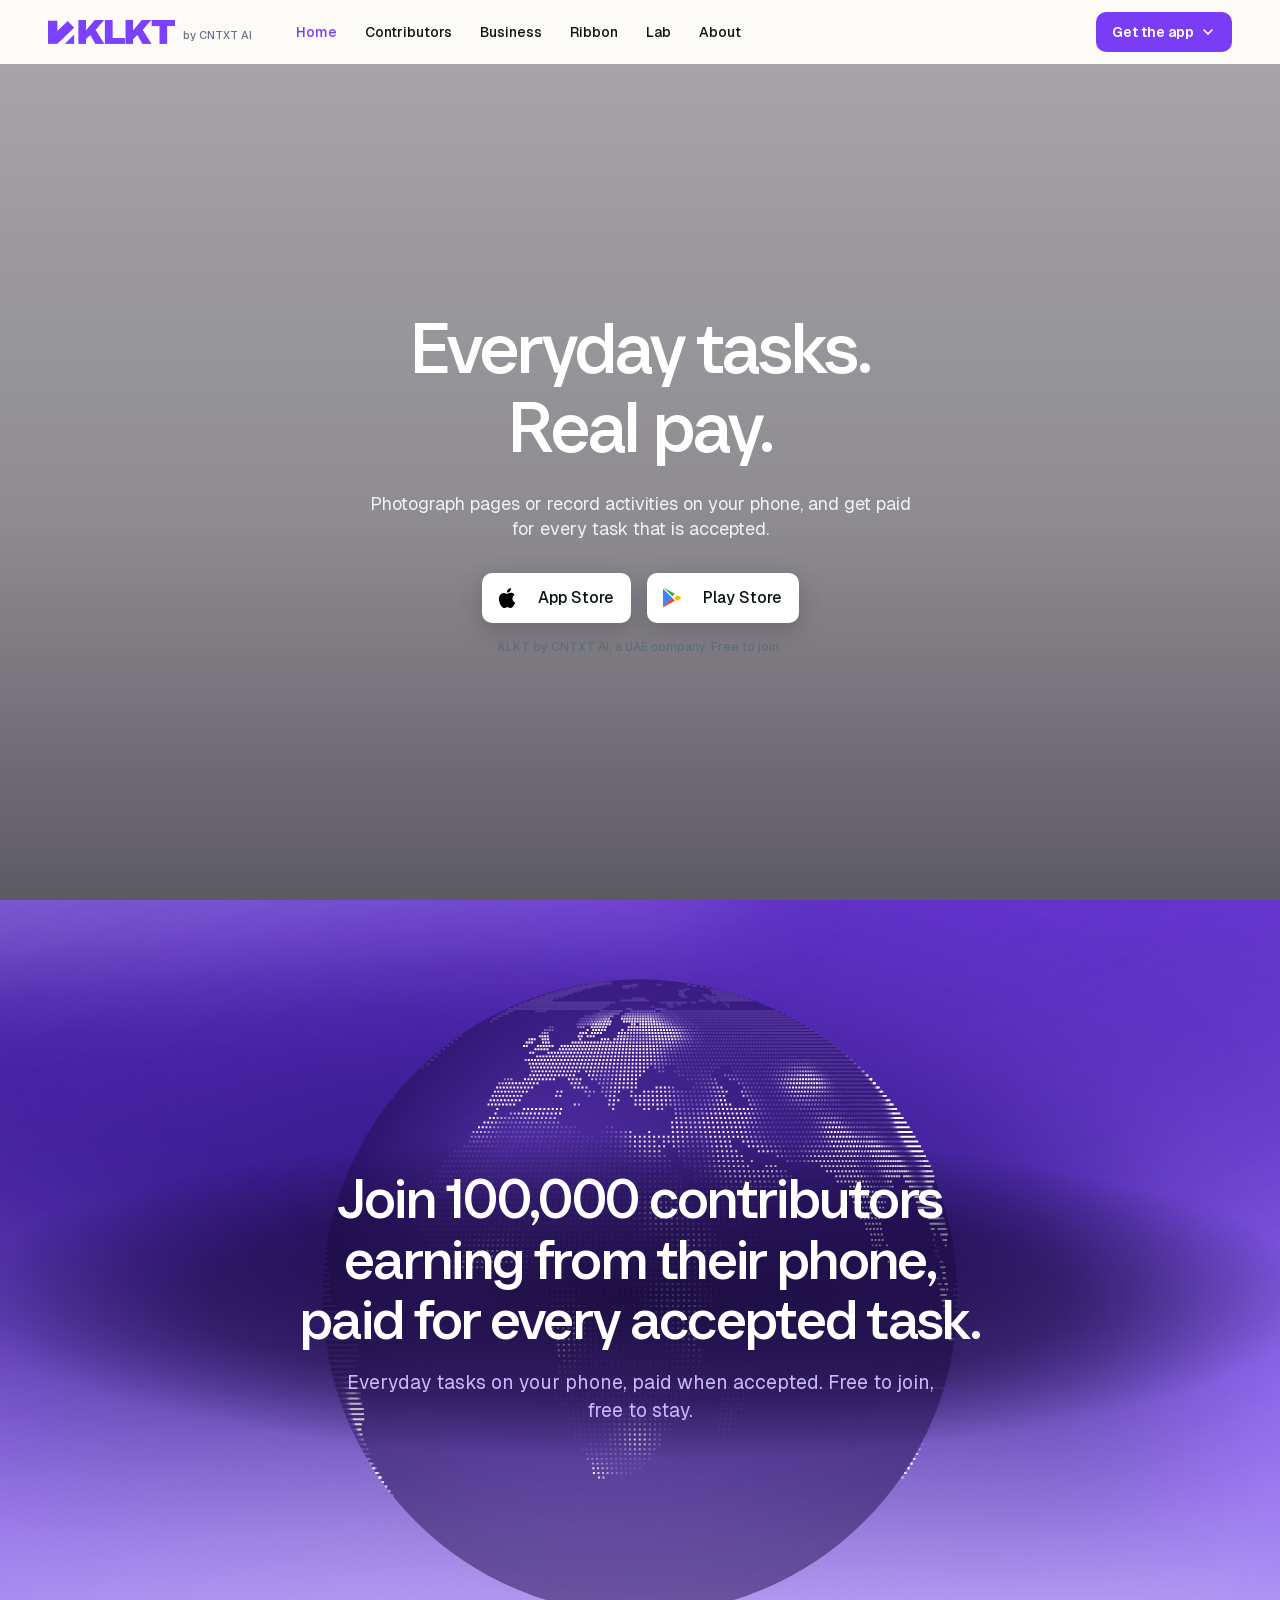
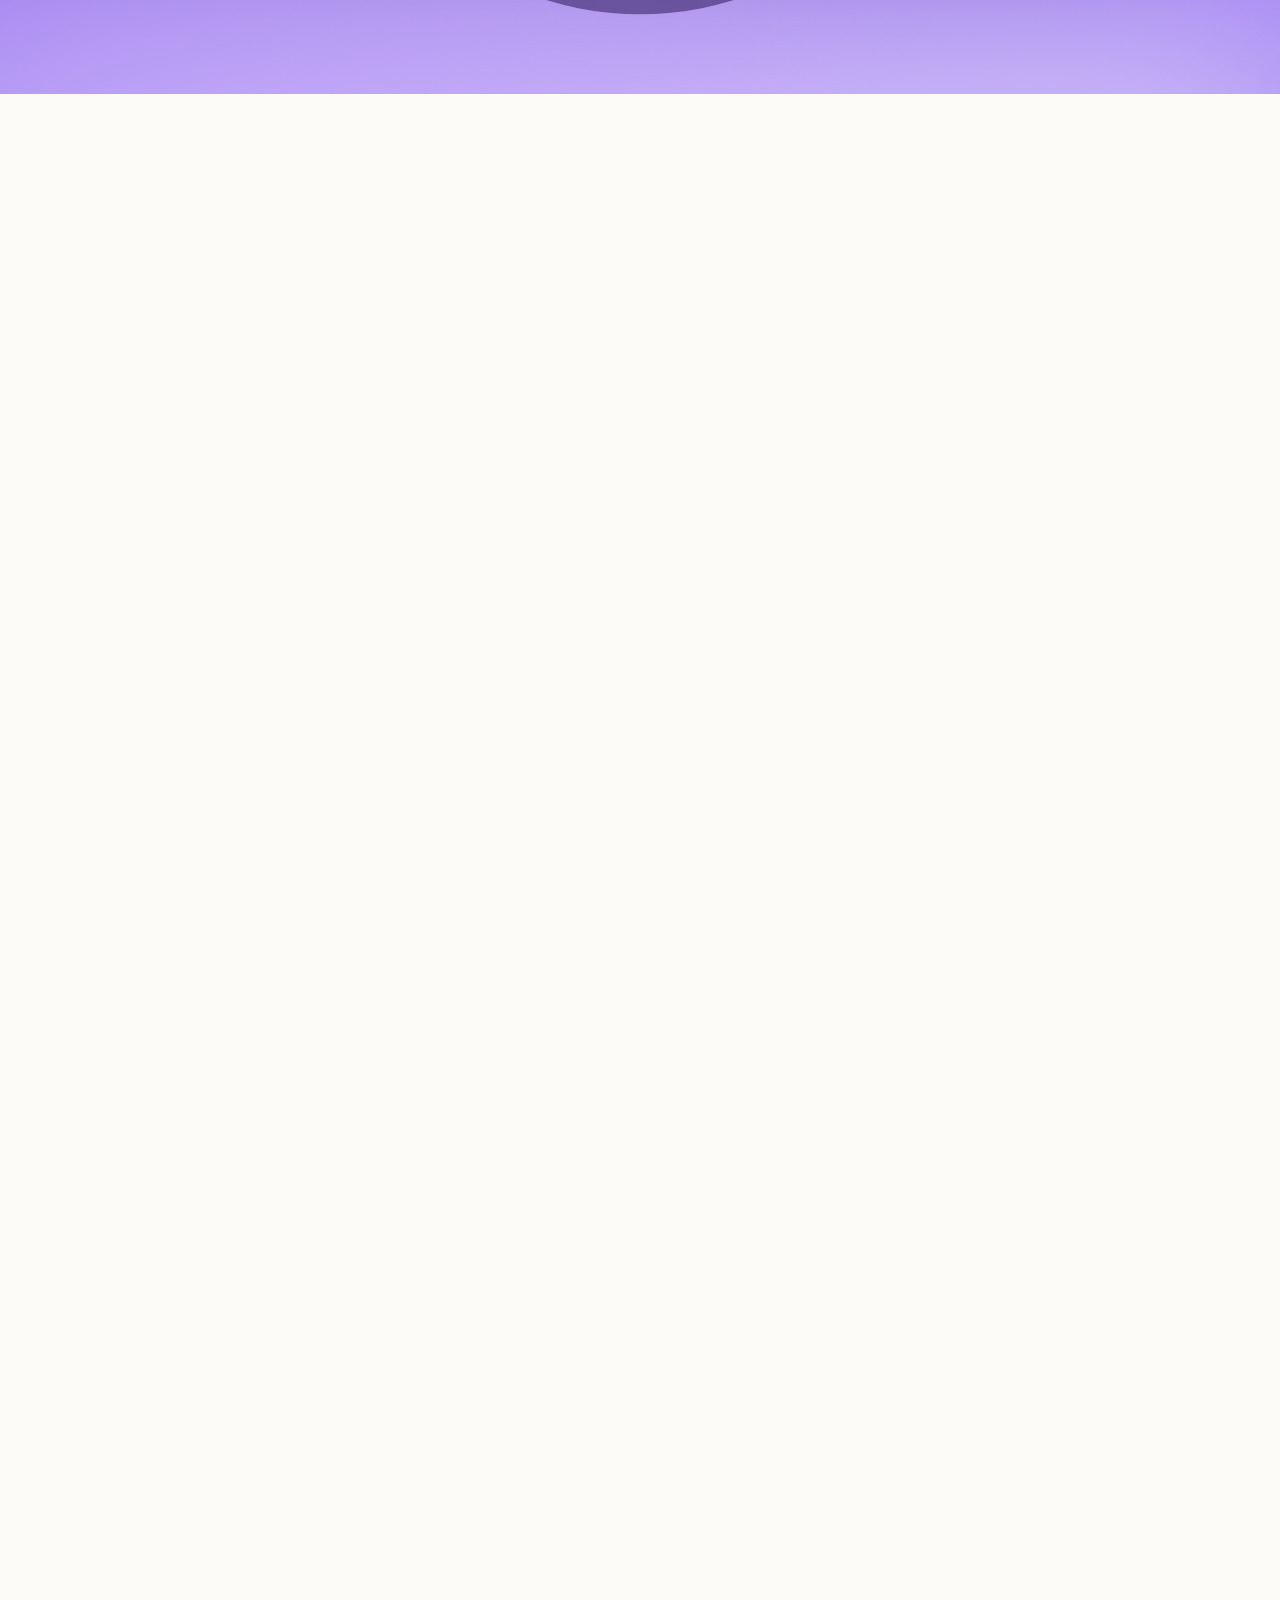
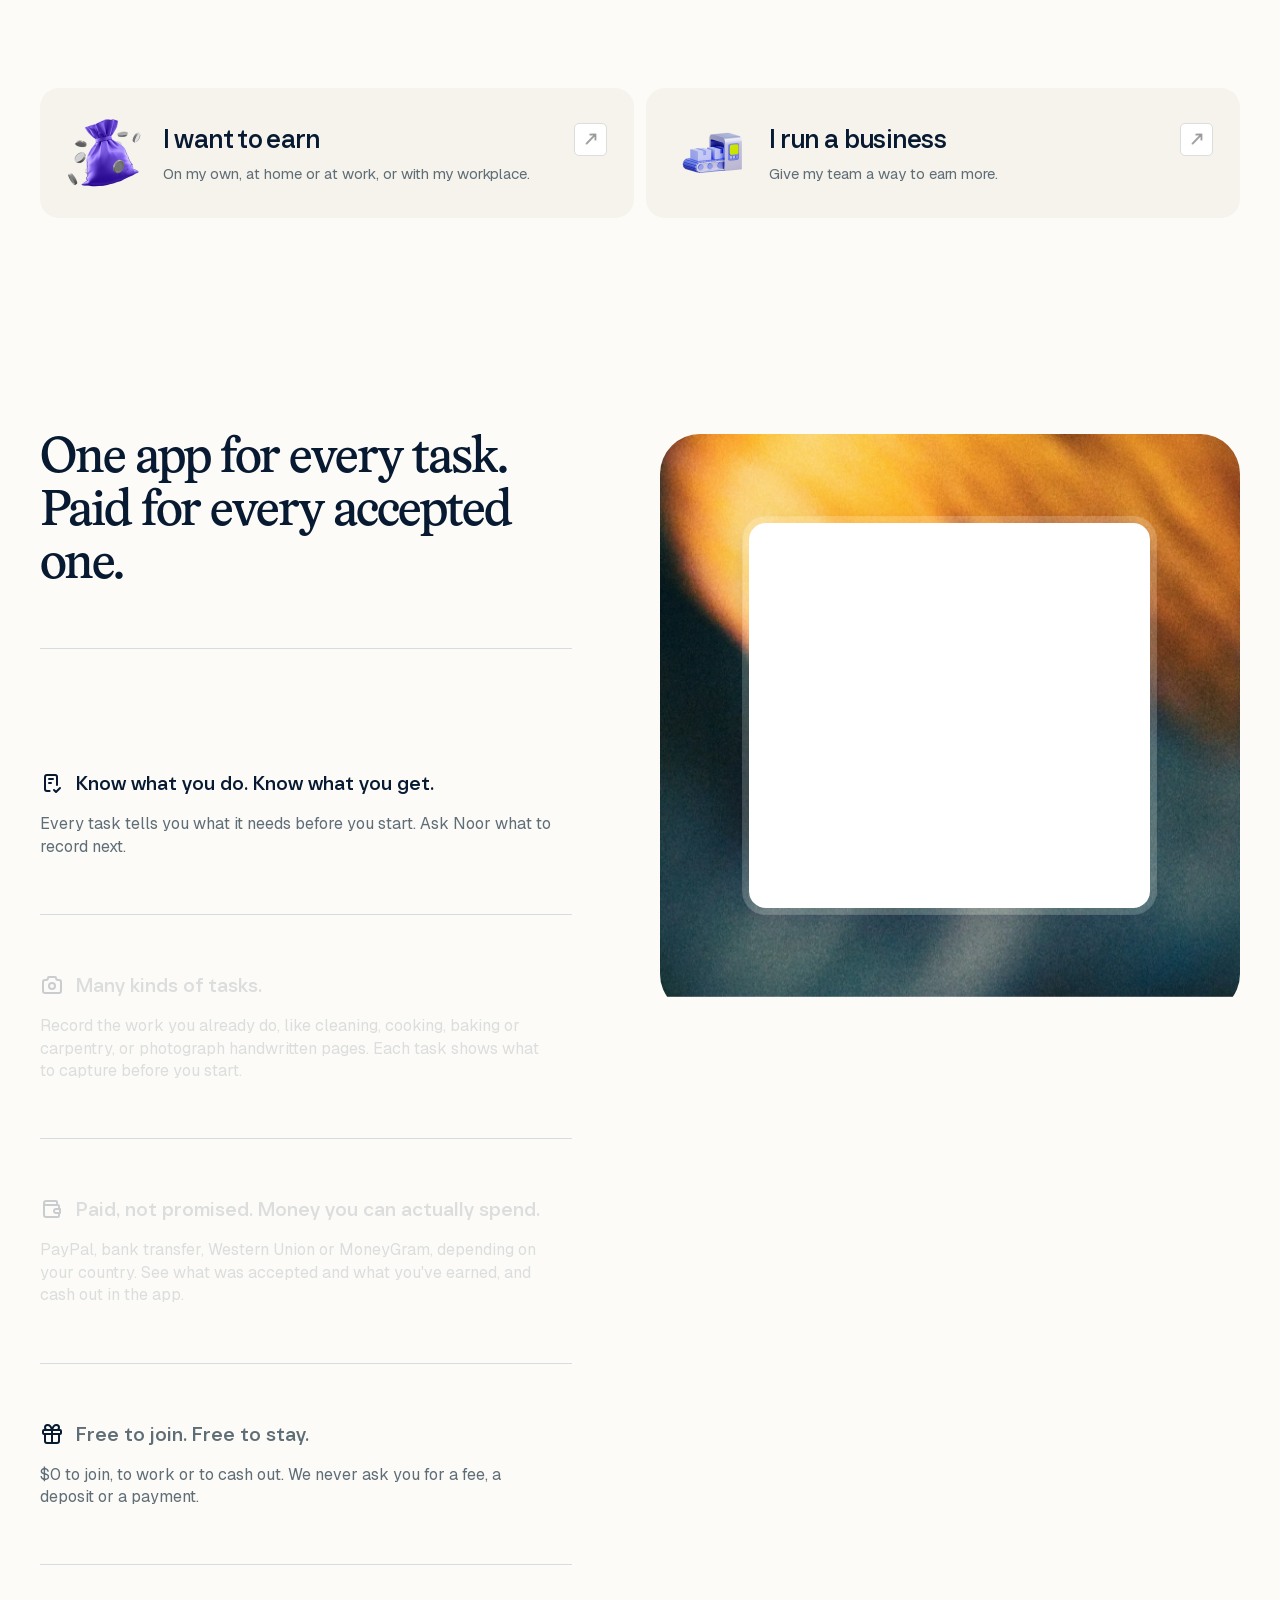
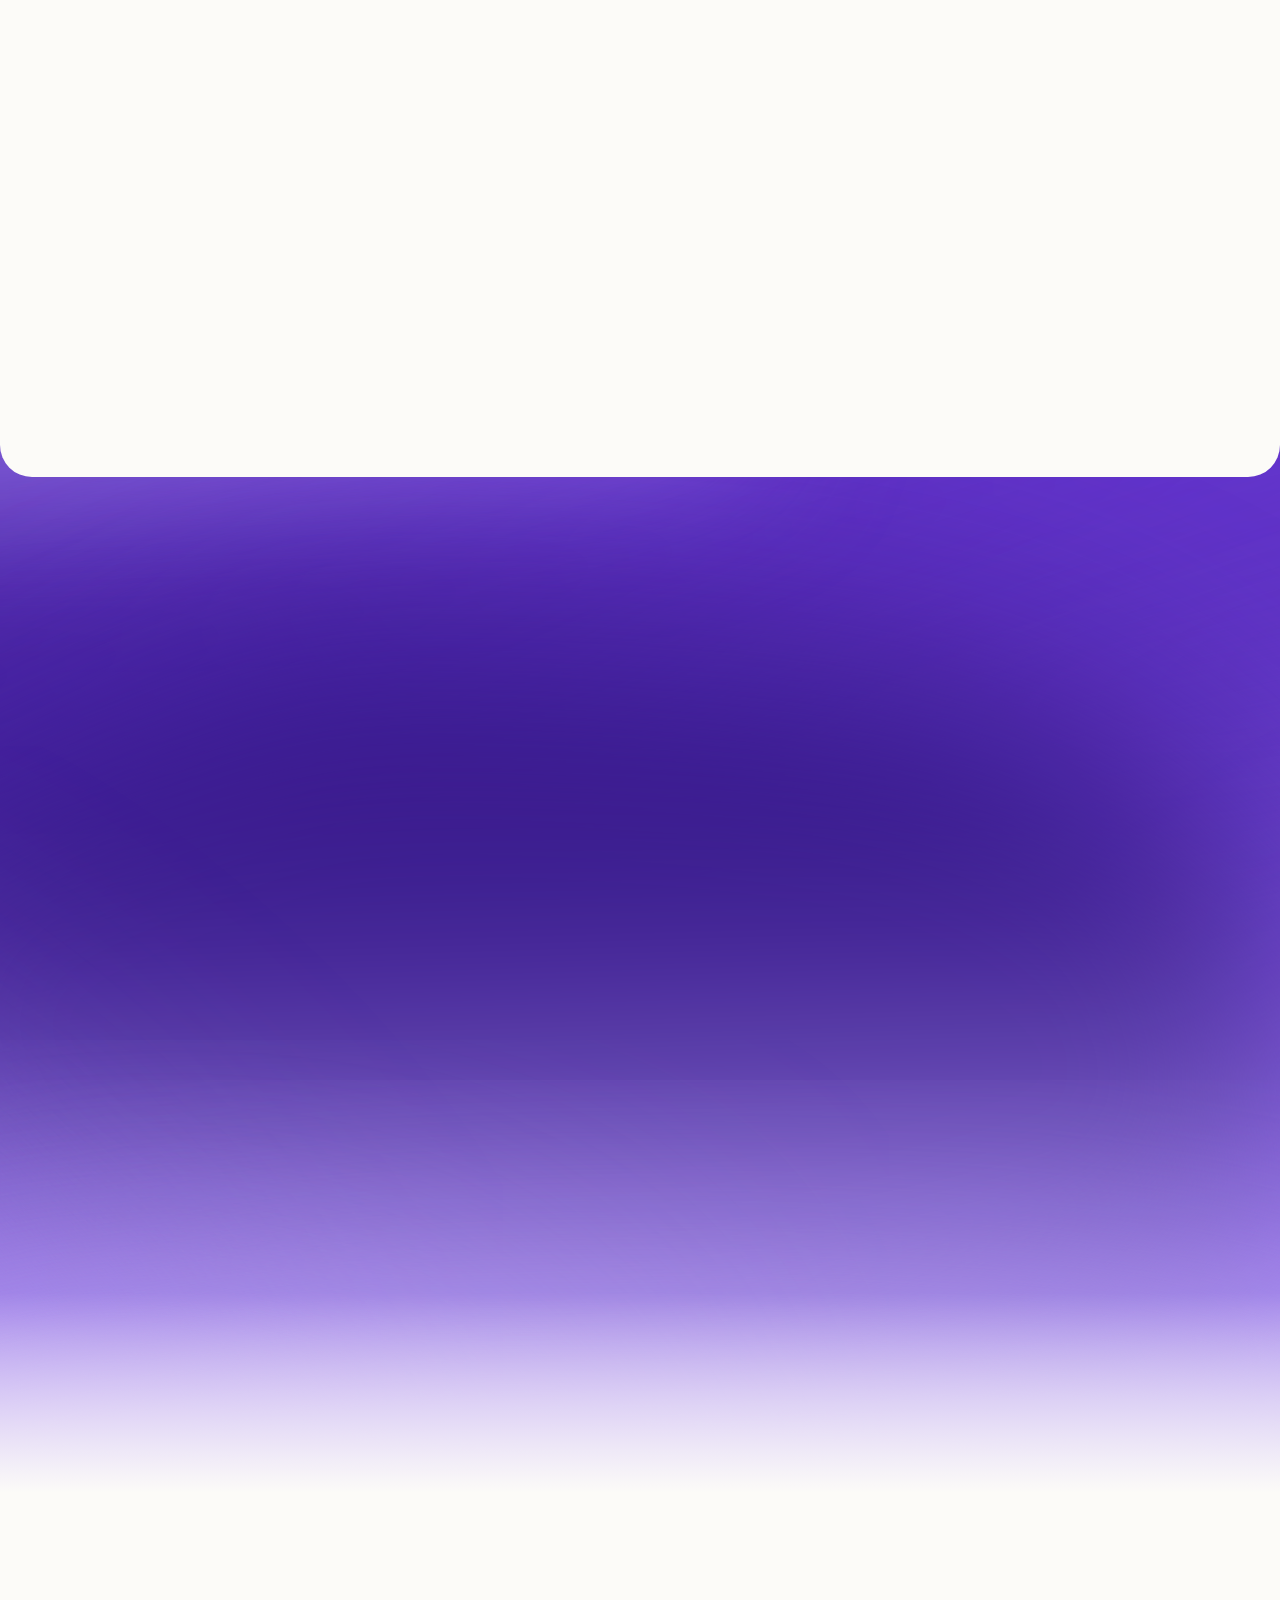
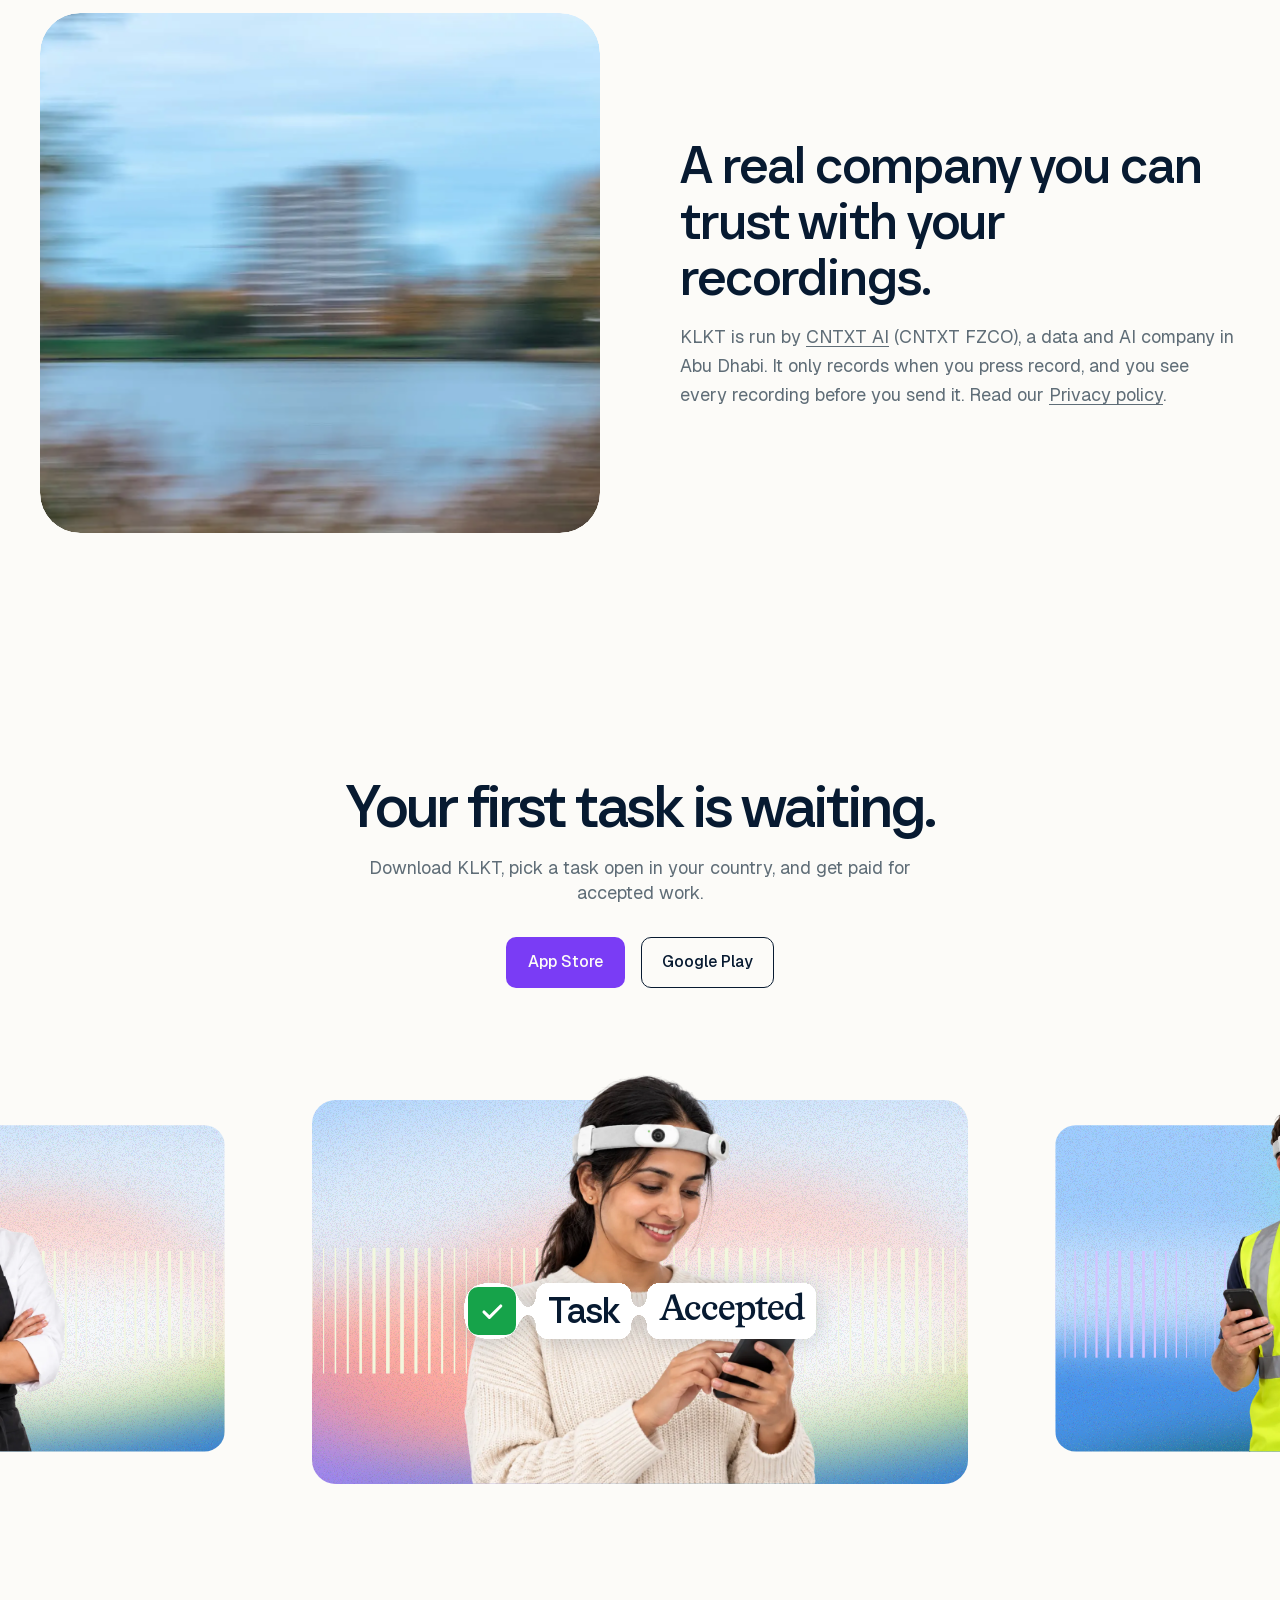
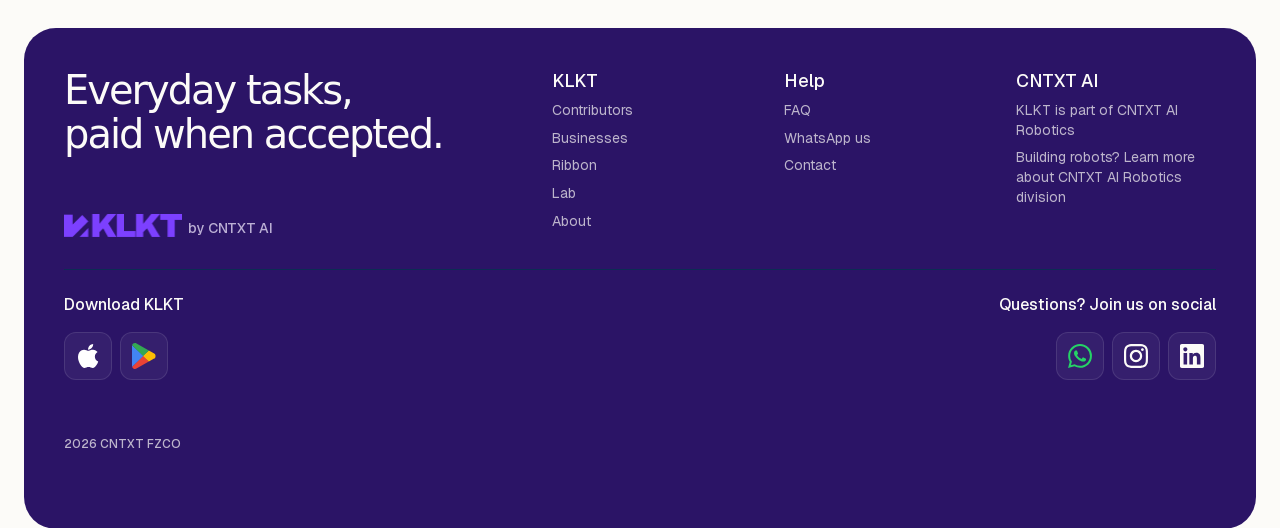
==== commit ce92817f: "Show the backgrounds in the One app for every task section. Those panels hide the original photo and" ====
--- a/index.html
+++ b/index.html
@@ -4507,7 +4507,7 @@
 @media (max-width: 767px) { #start .py-section-default { padding-top: 40px; padding-bottom: 40px; } #start h2.type-h2 { font-size: 30px; } }
 </style><style>/* Is it safe? — text only, centred */#start [data-testid="section-hero-with-form"]{display:flex!important;justify-content:center}#start [data-testid="section-hero-with-form"] > div{max-width:760px}#start [data-testid="section-hero-with-form"] .ui-dsk\:items-start{align-items:center!important}#start [data-testid="section-hero-with-form"] .ui-dsk\:text-left{text-align:center!important}#start .klkt-safe__links{justify-content:center!important}</style><style>#start [data-testid="section-hero-with-form"] > div{margin-inline:auto;width:100%}#start [data-testid="section-hero-with-form"] h2,#start [data-testid="section-hero-with-form"] p{margin-inline:auto}</style><style>#start [data-testid="section-hero-with-form"] .ui-dsk\:mx-0{margin-inline:auto!important}</style><style>/* "Is it safe?" block: compact */#start .py-section-default{padding-top:48px!important;padding-bottom:48px!important}#start h2.type-h2{font-size:34px!important;line-height:1.15!important}#start [data-testid="section-hero-with-form"] p{font-size:16px!important}#start [data-testid="section-hero-with-form"]{gap:20px!important}#start .klkt-safe__links a{font-size:15px!important}@media (max-width:767px){#start .py-section-default{padding-top:32px!important;padding-bottom:32px!important}#start h2.type-h2{font-size:26px!important}}</style><style>/* Footer: compact */footer[data-section-container="true"] .py-section-default,footer[data-section-container="true"] .mt-8{margin-top:0}footer[data-section-container="true"] .gap-4xl{gap:32px!important}footer[data-section-container="true"] p.type-h1{font-size:40px!important;line-height:1.1!important}footer[data-section-container="true"] [aria-label="KLKT by CNTXT AI"]{height:32px!important}footer[data-section-container="true"] .pt-3xl{padding-top:24px!important}footer[data-section-container="true"] > div > div{padding-top:40px!important;padding-bottom:28px!important}@media (max-width:767px){footer[data-section-container="true"] p.type-h1{font-size:30px!important}}</style><style id="klkt-responsive">
 /* ===== KLKT responsive layer (all pages) ===== */
-html, body { overflow-x: clip; }
+html { overflow-x: clip; }
 img, video { max-width: 100%; }
 /* Header */
 .klkt-header__inner { gap: 16px; }
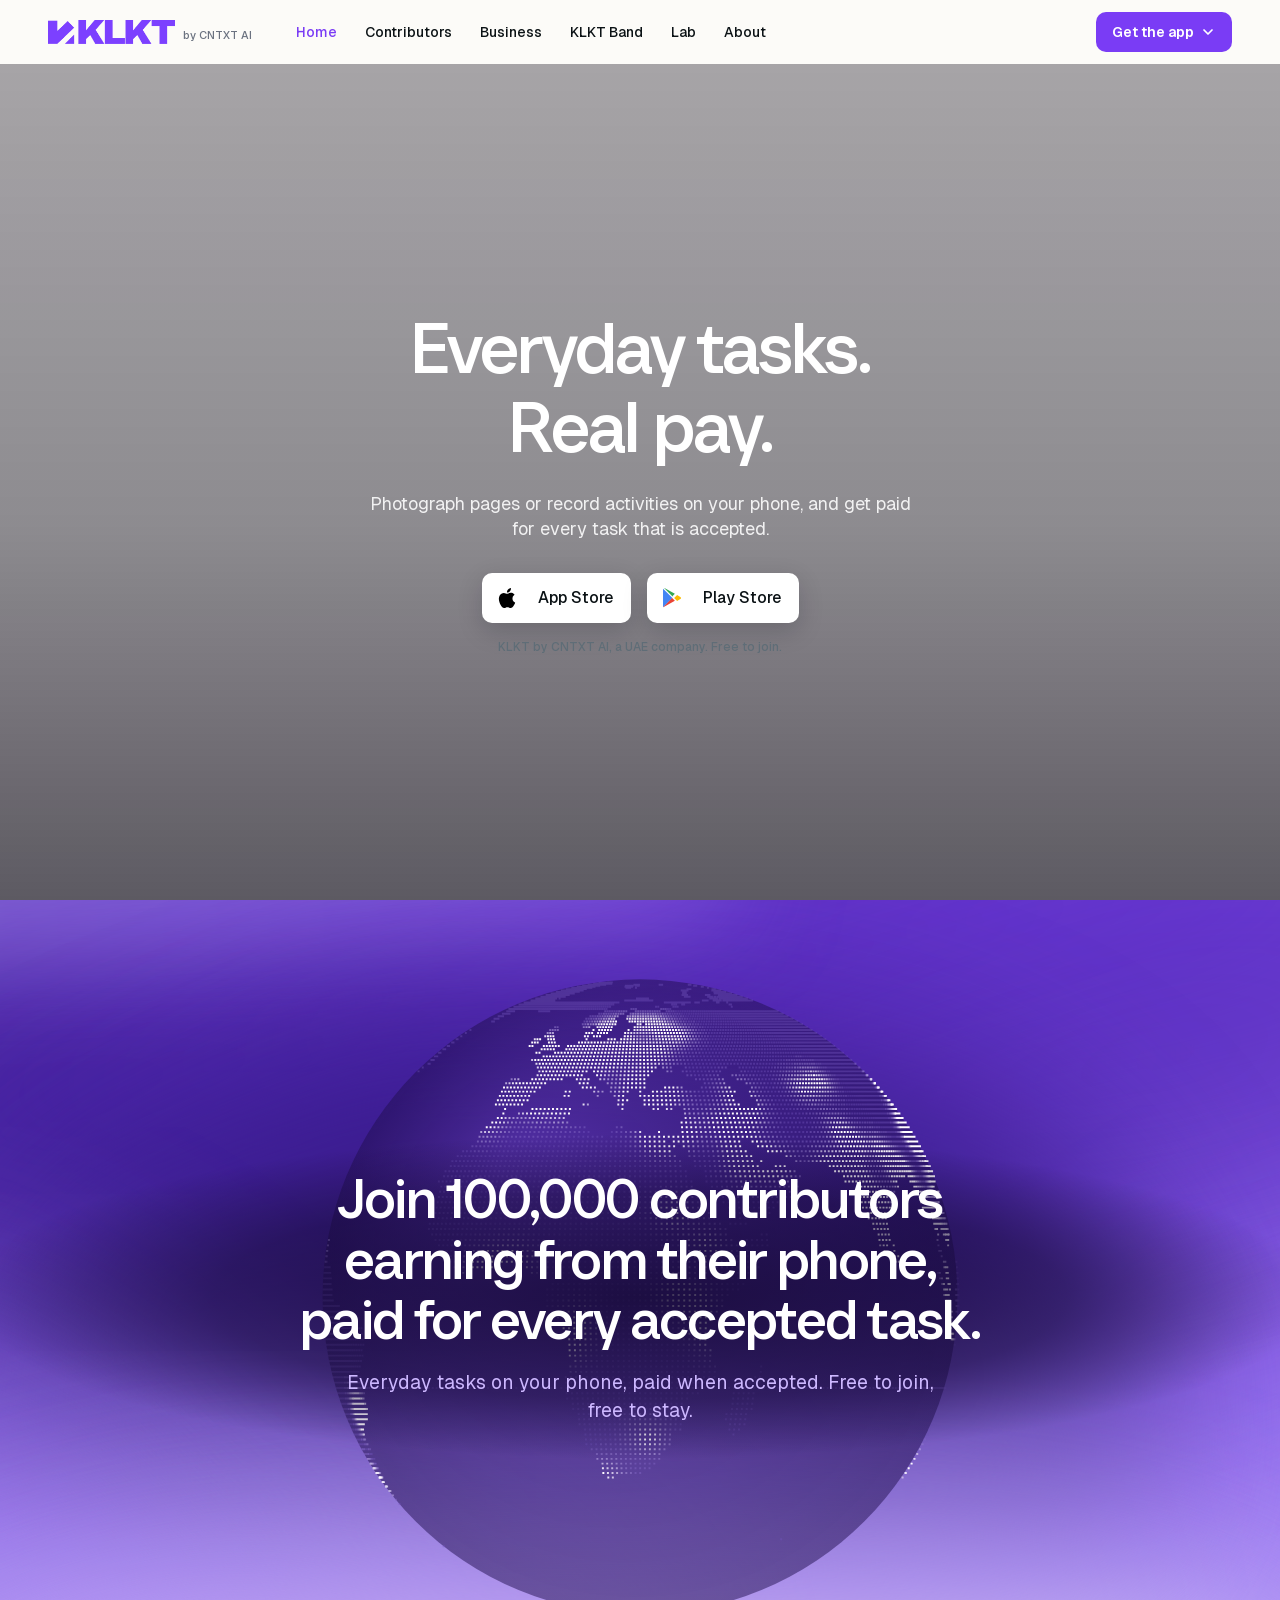
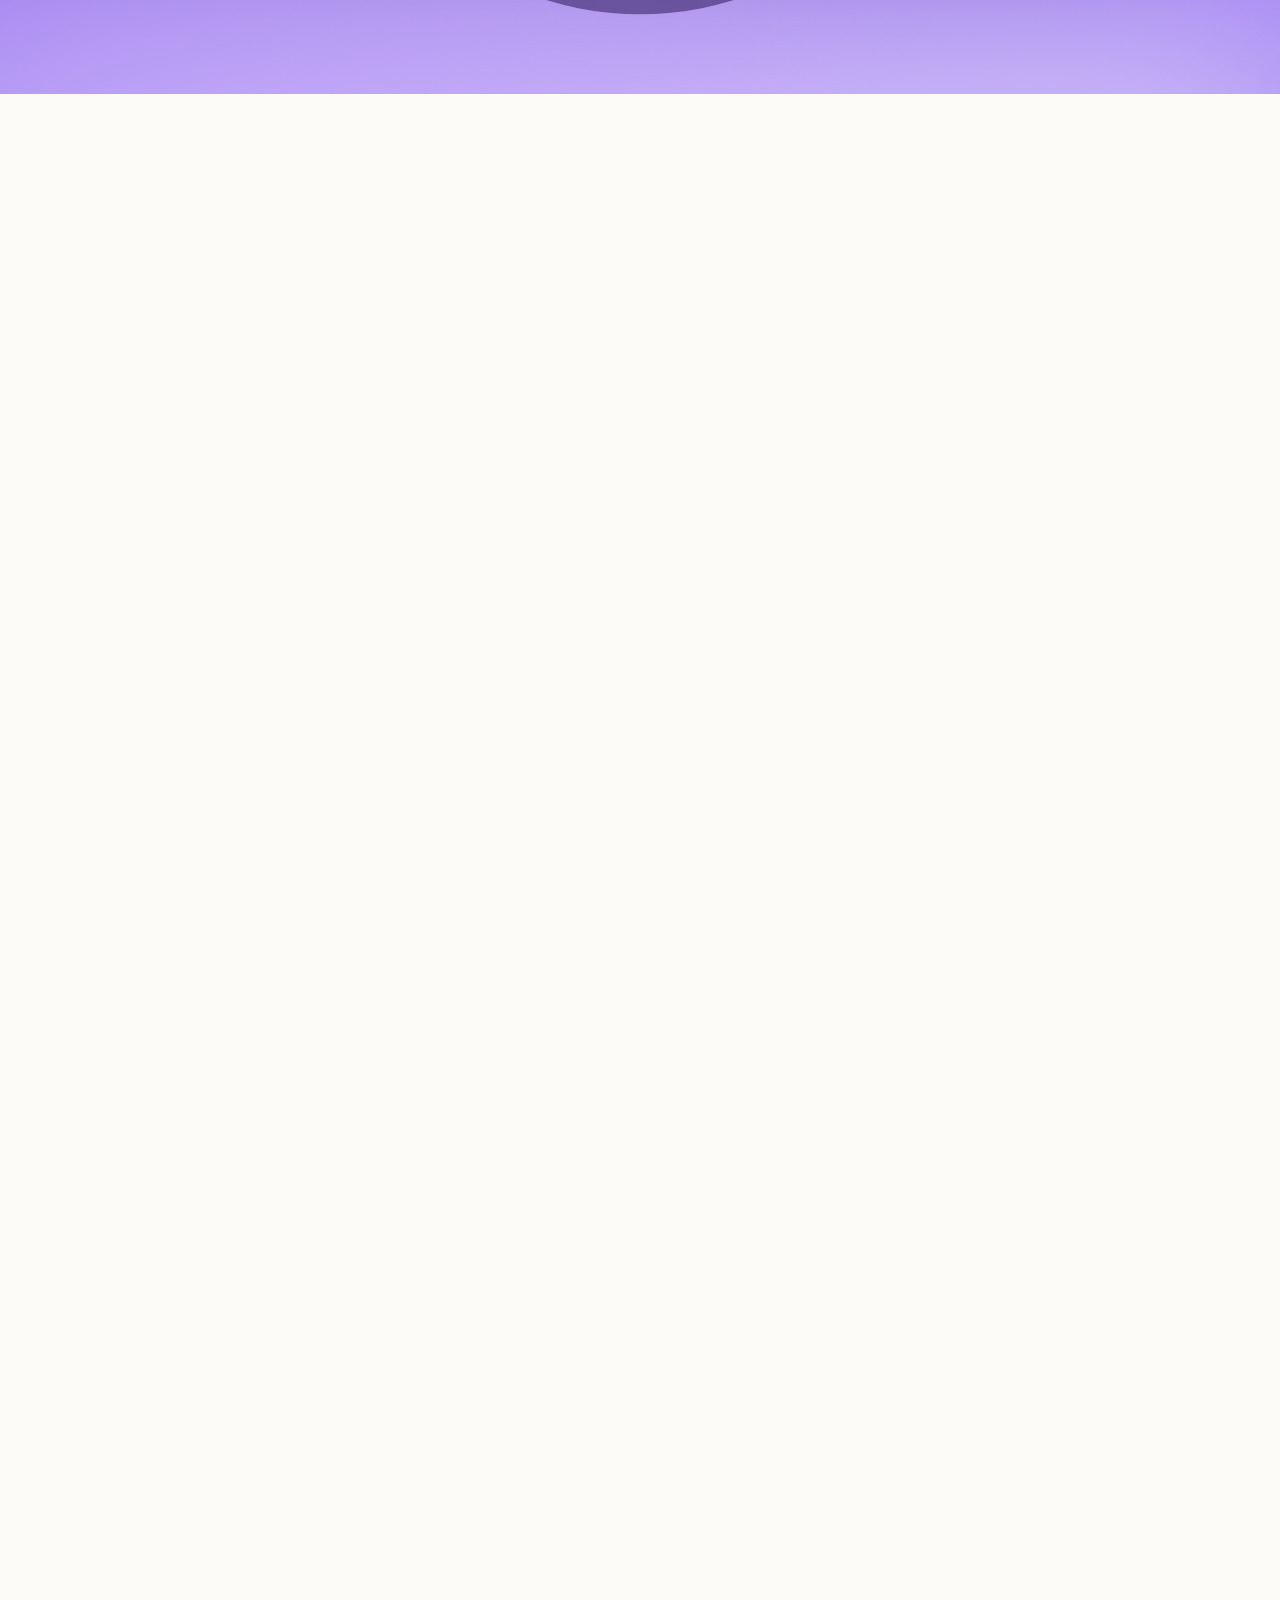
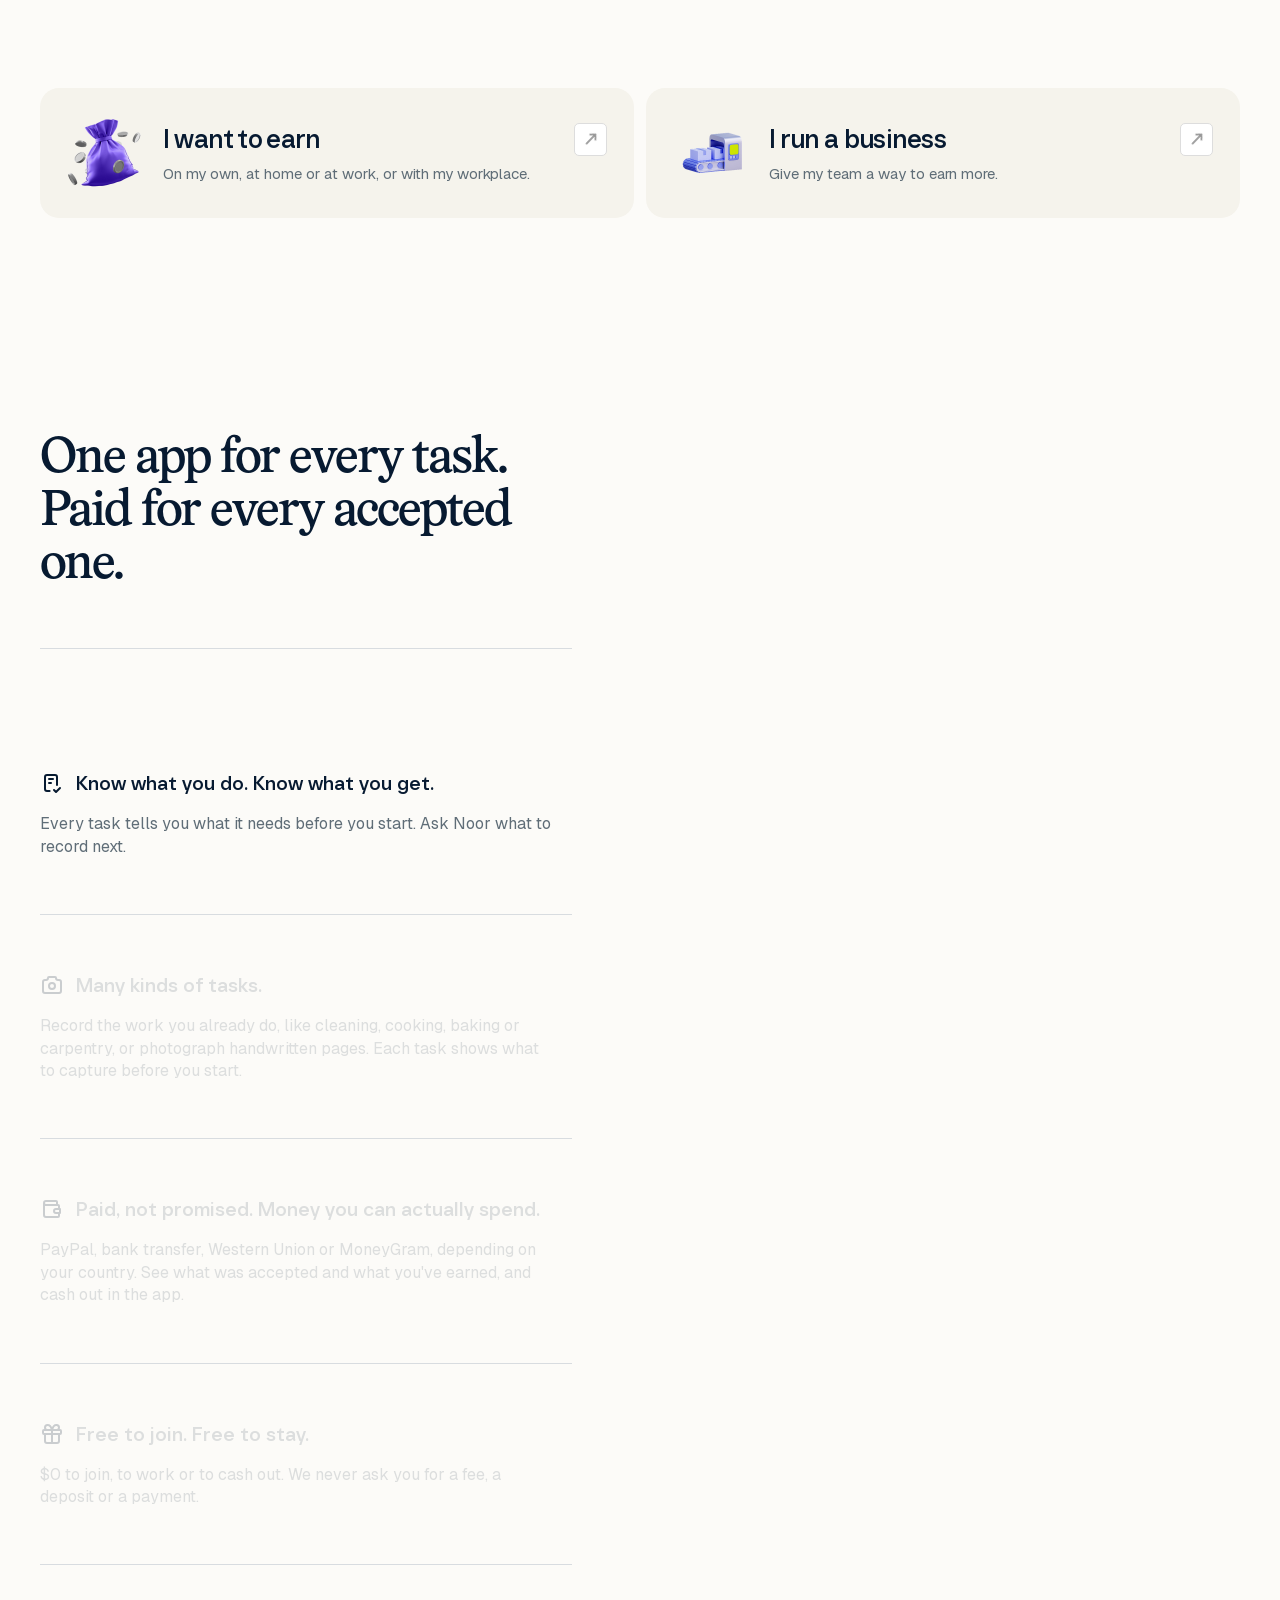
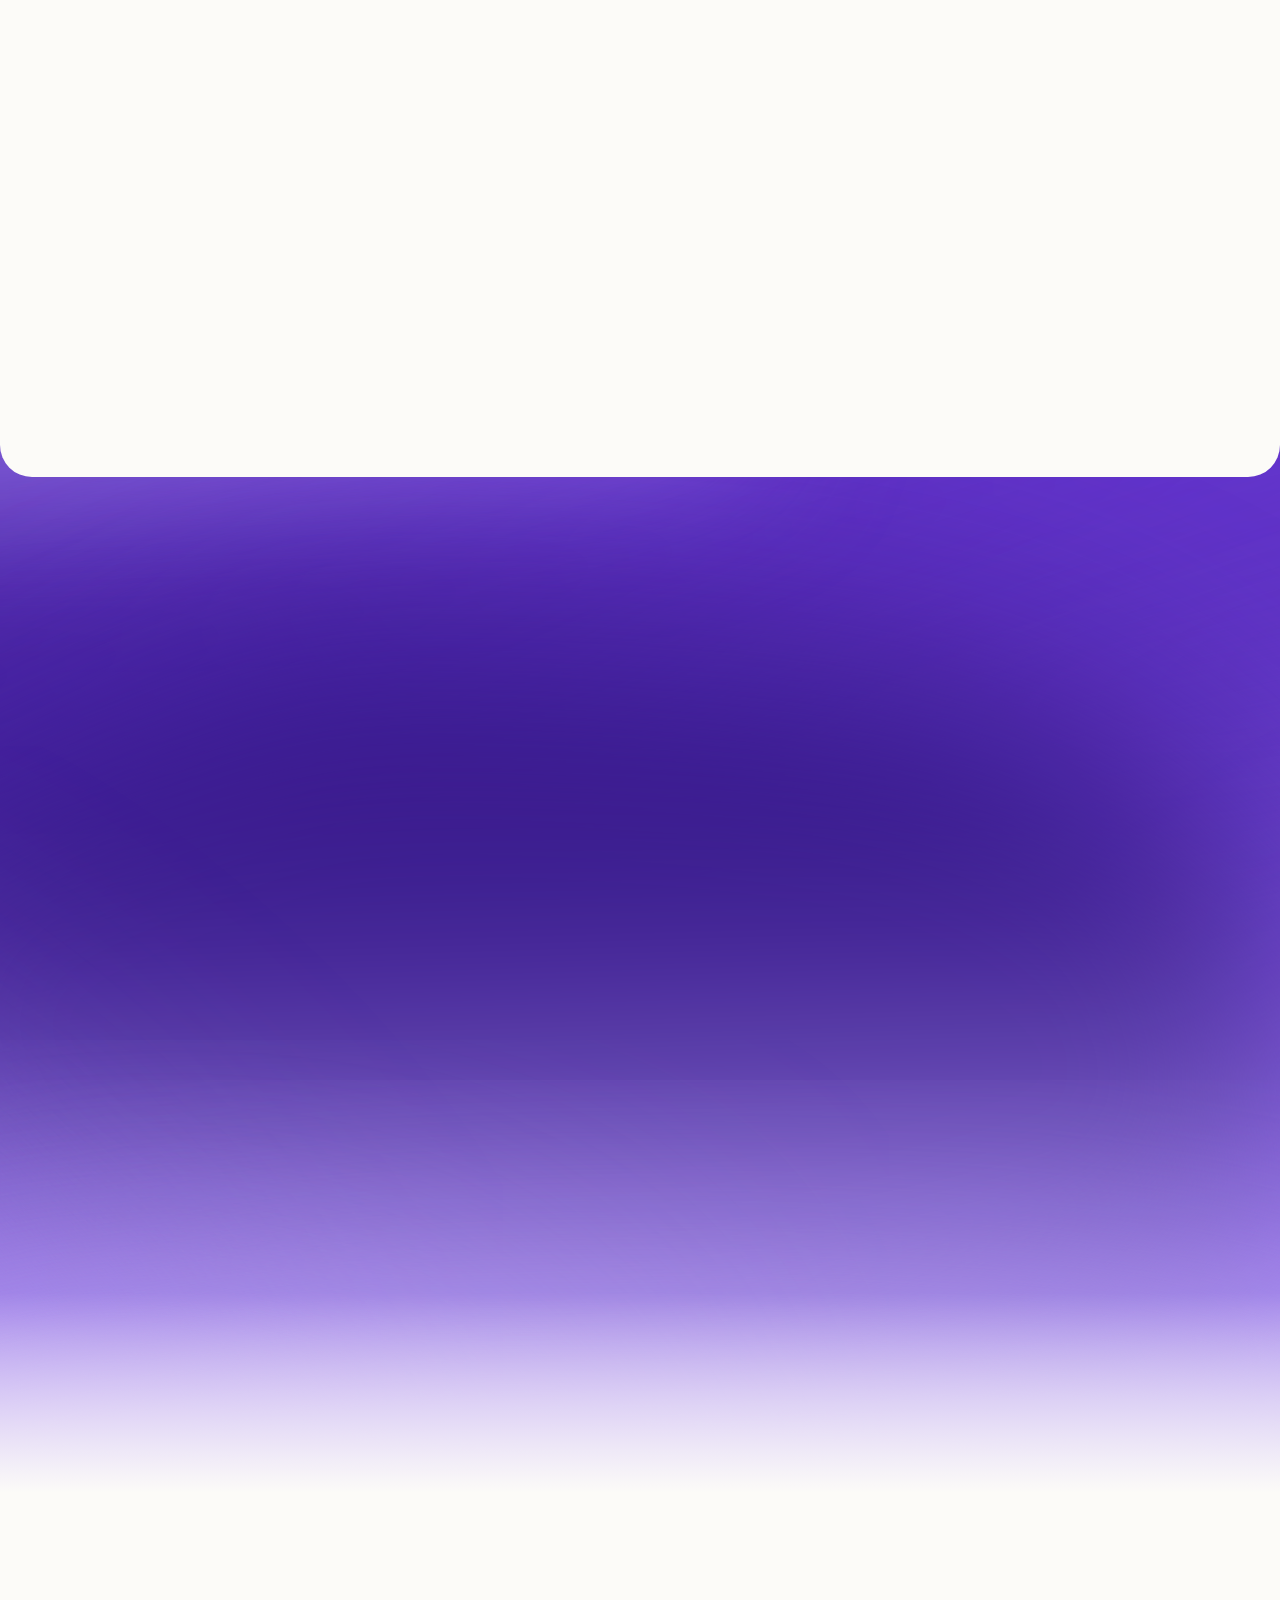
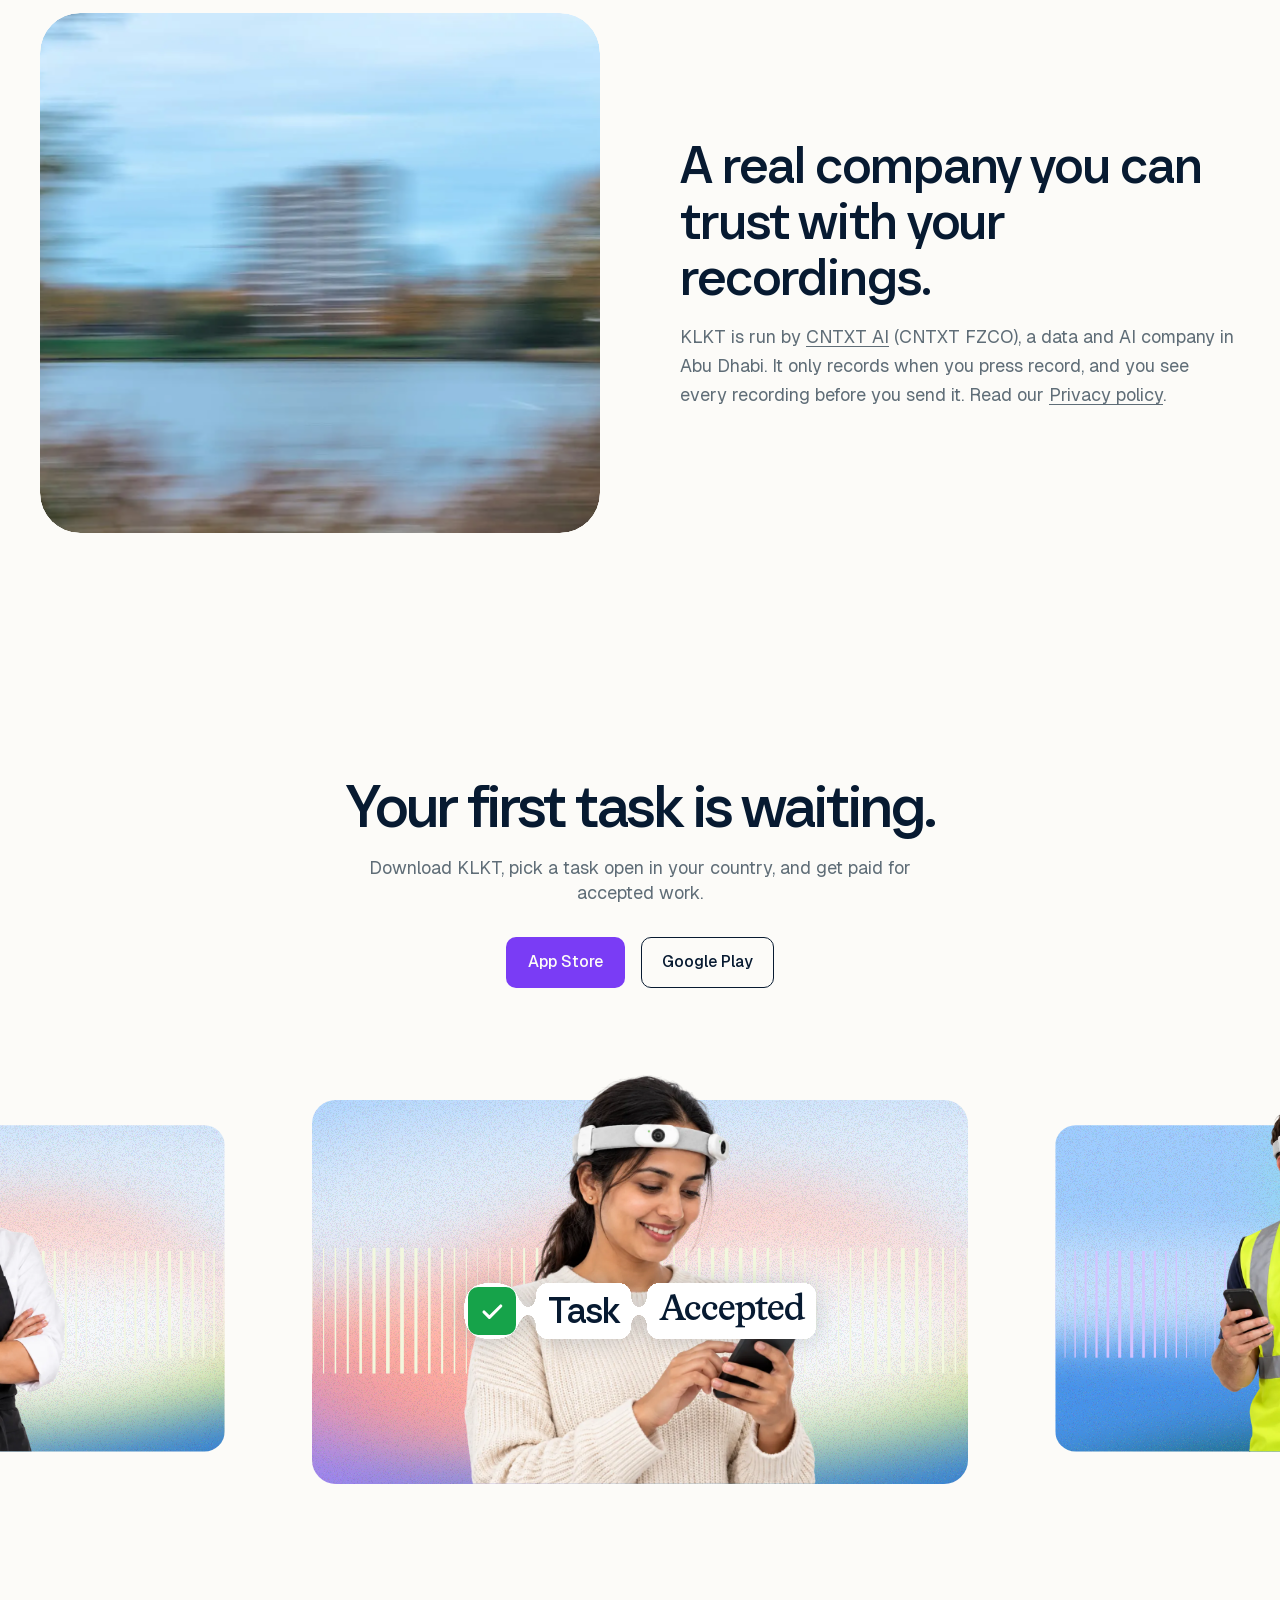
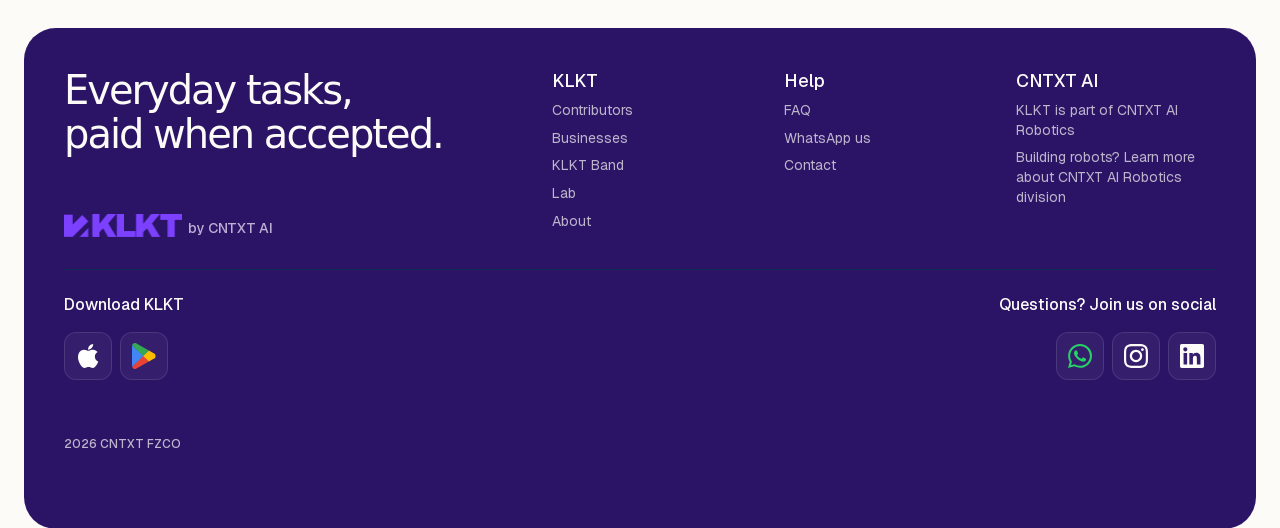
==== commit 7a9b565a: "Rename the Ribbon link to KLKT Band in the header and footer. Co-Authored-By: Claude Opus 5.5 <norep" ====
--- a/index.html
+++ b/index.html
@@ -4702,7 +4702,7 @@
       <a href="/" aria-current="page">Home</a>
       <a href="contributors.html">Contributors</a>
       <a href="Business.html">Business</a>
-      <a href="ribbon.html">Ribbon</a>
+      <a href="ribbon.html">KLKT Band</a>
       <a href="lab.html">Lab</a>
       <a href="about.html">About</a>
     </nav>
@@ -4838,7 +4838,7 @@
     <h2 class="font-calendly-sans text-text-primary klkt-split__title">A real company you can trust with your recordings.</h2>
     <p class="font-geist text-text-secondary klkt-split__desc">KLKT is run by <a class="klkt-inline-link" href="https://www.cntxt.tech/" target="_blank" rel="noopener noreferrer">CNTXT AI</a> (CNTXT FZCO), a data and AI company in Abu Dhabi. It only records when you press record, and you see every recording before you send it. Read our <a class="klkt-inline-link" href="https://www.cntxt.tech/klkt-privacy-policy" target="_blank" rel="noopener noreferrer">Privacy policy</a>.</p>
   </div>
-</div></div></section><section class="flex w-full justify-center bg-surface-bg-primary py-section-default"><div class="z-10 has-data-scrolljack-overlay:z-1001 w-full flex flex-col @container gap-2xl max-w-[1280px] px-(--section-padding-x)"><astro-island uid="2l78IM" prefix="r33" component-url="/_astro/index.BG5QQwJ4.js" component-export="ConversionPanelIsland" renderer-url="/_astro/client.DSHm9q9k.js" props="{&quot;variant&quot;:[0,&quot;marquee&quot;],&quot;eyebrow&quot;:[0],&quot;heading&quot;:[0,&quot;Your first task is waiting.&quot;],&quot;body&quot;:[0,&quot;Download KLKT, pick a task open in your country, and get paid for accepted work.&quot;],&quot;primaryCta&quot;:[0,{&quot;label&quot;:[0,&quot;App Store&quot;],&quot;href&quot;:[0,&quot;#app-store&quot;],&quot;variant&quot;:[0,&quot;primary&quot;],&quot;imageSrc&quot;:[0],&quot;imageAlt&quot;:[0],&quot;iconPlacement&quot;:[0,&quot;right&quot;],&quot;buttonType&quot;:[0,&quot;primary&quot;],&quot;iconName&quot;:[0],&quot;popup&quot;:[0],&quot;loggedIn&quot;:[0],&quot;trackEvent&quot;:[0,{&quot;text&quot;:[0,&quot;App Store&quot;],&quot;destination&quot;:[0,&quot;#app-store&quot;],&quot;location&quot;:[0,&quot;Rich text button&quot;]}]}],&quot;secondaryCta&quot;:[0,{&quot;label&quot;:[0,&quot;Google Play&quot;],&quot;href&quot;:[0,&quot;https://play.google.com/store/apps/details?id=com.cntxt.cntxtai.data.services&amp;hl=en&quot;],&quot;variant&quot;:[0,&quot;secondary&quot;],&quot;imageSrc&quot;:[0],&quot;imageAlt&quot;:[0],&quot;iconPlacement&quot;:[0,&quot;right&quot;],&quot;buttonType&quot;:[0,&quot;secondary&quot;],&quot;iconName&quot;:[0],&quot;popup&quot;:[0],&quot;loggedIn&quot;:[0],&quot;trackEvent&quot;:[0,{&quot;text&quot;:[0,&quot;Google Play&quot;],&quot;destination&quot;:[0,&quot;https://play.google.com/store/apps/details?id=com.cntxt.cntxtai.data.services&amp;hl=en&quot;],&quot;location&quot;:[0,&quot;Rich text button&quot;]}]}],&quot;popupOptions&quot;:[0,{&quot;locale&quot;:[0,&quot;en-US&quot;],&quot;translations&quot;:[0,{&quot;form_field_required&quot;:[0,&quot;This field is required.&quot;],&quot;form_email_label&quot;:[0,&quot;Email&quot;],&quot;form_email_placeholder&quot;:[0,&quot;your@email.com&quot;],&quot;form_subject_label&quot;:[0,&quot;Subject&quot;],&quot;form_subject_placeholder&quot;:[0,&quot;Brief summary of your issue&quot;],&quot;form_description_label&quot;:[0,&quot;Description&quot;],&quot;form_description_placeholder&quot;:[0,&quot;Please describe your issue in detail&quot;],&quot;form_issue_type_label&quot;:[0,&quot;Issue Type&quot;],&quot;form_issue_billing&quot;:[0,&quot;Billing &amp; Payments&quot;],&quot;form_issue_signin&quot;:[0,&quot;Sign-In Help&quot;],&quot;form_issue_product&quot;:[0,&quot;Product Support&quot;],&quot;form_submit&quot;:[0,&quot;Submit Ticket&quot;],&quot;form_submit_error&quot;:[0,&quot;Something went wrong. Please try again.&quot;],&quot;form_success_title&quot;:[0,&quot;Your ticket has been submitted&quot;],&quot;form_success_description&quot;:[0,&quot;We&#x27;ll get back to you as soon as possible.&quot;],&quot;form_lead_submit&quot;:[0,&quot;Submit&quot;],&quot;form_error_required&quot;:[0,&quot;This field is required.&quot;],&quot;form_error_email&quot;:[0,&quot;Please enter a valid email address.&quot;],&quot;form_error_business_email&quot;:[0,&quot;Please enter your business email address.&quot;],&quot;form_error_load&quot;:[0,&quot;This form couldn’t load. Please refresh and try again.&quot;]}],&quot;closeLabel&quot;:[0,&quot;Close popup&quot;],&quot;payloadApiUrl&quot;:[0,&quot;https://calendlycms.com&quot;]}],&quot;cards&quot;:[1,[[0,{&quot;image&quot;:[0,&quot;/media/close-home.webp&quot;],&quot;imageAlt&quot;:[0,&quot;Contributor at home using the KLKT app&quot;],&quot;product&quot;:[0,&quot;callie&quot;],&quot;gradient&quot;:[0,&quot;02&quot;],&quot;pattern&quot;:[0,&quot;flowing&quot;],&quot;patternColor&quot;:[0],&quot;labels&quot;:[1,[[0,&quot;Task&quot;],[0,&quot;Accepted&quot;]]]}],[0,{&quot;image&quot;:[0,&quot;/media/close-work.webp&quot;],&quot;imageAlt&quot;:[0,&quot;Contributor at work in a hi-vis vest&quot;],&quot;product&quot;:[0,&quot;notetaker&quot;],&quot;gradient&quot;:[0,&quot;01&quot;],&quot;pattern&quot;:[0,&quot;flowing&quot;],&quot;patternColor&quot;:[0,&quot;#D4C2FF&quot;],&quot;labels&quot;:[1,[[0,&quot;Task&quot;],[0,&quot;Accepted&quot;]]]}],[0,{&quot;image&quot;:[0,&quot;/media/close-housekeeping.webp&quot;],&quot;imageAlt&quot;:[0,&quot;Contributor in hotel housekeeping&quot;],&quot;product&quot;:[0,&quot;scheduling&quot;],&quot;gradient&quot;:[0,&quot;05&quot;],&quot;pattern&quot;:[0,&quot;open&quot;],&quot;patternColor&quot;:[0,&quot;#6BB1FF&quot;],&quot;labels&quot;:[1,[[0,&quot;Task&quot;],[0,&quot;Accepted&quot;]]]}],[0,{&quot;image&quot;:[0,&quot;/media/close-kitchen.webp&quot;],&quot;imageAlt&quot;:[0,&quot;Contributor in a kitchen&quot;],&quot;product&quot;:[0,&quot;callie&quot;],&quot;gradient&quot;:[0,&quot;02&quot;],&quot;pattern&quot;:[0,&quot;flowing&quot;],&quot;patternColor&quot;:[0],&quot;labels&quot;:[1,[[0,&quot;Task&quot;],[0,&quot;Accepted&quot;]]]}]]],&quot;locale&quot;:[0,&quot;en-US&quot;],&quot;testId&quot;:[0,&quot;section-conversion-panel&quot;]}" client="only" opts="{&quot;name&quot;:&quot;ConversionPanelIsland&quot;,&quot;value&quot;:&quot;react&quot;}" await-children="" ssr=""><!-- Replace with consented contributor photos from marketing. --></astro-island></div></section></div></main><script type="text/javascript" id="" charset="">var removeScript=function(b){setTimeout(function(){var a=document.getElementById(b);a&&a.parentNode.removeChild(a)},1E3)};</script><script type="text/javascript" id="" charset="">(function(d,e,f,b,c,a){c="";b="https://tracking.g2crowd.com/attribution_tracking/conversions/"+d+".js?p\x3d"+encodeURI(e)+"\x26e\x3d"+c;a=document.createElement("script");a.type="application/javascript";a.async=!0;a.src=b;f.getElementsByTagName("head")[0].appendChild(a)})("5374",document.location.href,document);</script><script id="" text="" charset="" type="text/javascript" src="https://tag.clearbitscripts.com/v1/pk_65525065faa0a9836c4105caaab84789/tags.js"></script><script type="text/javascript" id="" charset="">(function(){function b(){!1===c&&(c=!0,Munchkin.init("482-NMZ-854"))}var c=!1,a=document.createElement("script");a.type="text/javascript";a.async=!0;a.src="//munchkin.marketo.net/munchkin.js";a.onreadystatechange=function(){"complete"!=this.readyState&&"loaded"!=this.readyState||b()};a.onload=b;document.getElementsByTagName("head")[0].appendChild(a)})();</script><script id="" text="" charset="" type="text/javascript" src="https://static.claydar.com/init.v1.js?id=cCpNK8AfM9"></script><script type="text/javascript" id="" charset="">(function(){if(!(localStorage.getItem("fl0_script_fired")==="true"||localStorage.getItem("marketoFormValues")||localStorage.getItem("CALENDLY_AUTHENTICATED_USER_STATUS")==="true"||localStorage.getItem("ajs_user_id")&&localStorage.getItem("ajs_user_id")!=="null")){var a=document.createElement("script");a.src="https://t.fl0.com/t/snippet.js?key\x3da7587fa4d4944ddc99872c05dab7c7b9";a.async=!0;document.head.appendChild(a);localStorage.setItem("fl0_script_fired","true")}})();</script><!-- KLKT footer (original footer design, KLKT content) --><footer data-section-container="true" class="flex w-full justify-center p-2 tb:p-6 bg-ramp-orange-025 dark"><div class="relative flex justify-center w-full max-w-[1920px] overflow-clip rounded-ui-fixed-2xl bg-surface-bg-primary"><div class="z-10 has-data-scrolljack-overlay:z-1001 w-full flex flex-col @container gap-2xl max-w-[1280px] p-4 px-4 ui-sdsk:px-10"><div class="relative flex flex-col gap-4xl mt-8 mb-4 ui-tb:mt-12 ui-tb:mb-8 ui-sdsk:mt-20 ui-sdsk:mb-12" style="z-index:100"><div class="flex flex-col gap-4xl ui-dsk:flex-row ui-dsk:gap-6 ui-dsk:justify-between"><div class="flex flex-col gap-6 justify-between"><p class="font-sans text-text-primary type-h1 max-w-100 ui-sdsk:flex-1 ui-sdsk:text-ui-h1">Everyday tasks,<br>paid when accepted.</p><div class="h-13 w-fit relative flex gap-[5%] items-end hidden ui-dsk:flex" role="img" aria-label="KLKT by CNTXT AI"><img src="/media/klkt-logo.png" alt="KLKT" style="height:70%;width:auto;display:block"><span style="color:rgba(243,236,255,.72);font:500 14px/1 var(--font-geist),system-ui,sans-serif;white-space:nowrap;padding-bottom:2px;margin-left:-2%">by CNTXT AI</span></div></div><nav aria-label="Footer" class="w-fit flex flex-col gap-xl ui-tb:block ui-tb:columns-3 ui-tb:gap-x-8"><div class="w-50 max-w-50 flex flex-col gap-xs ui-tb:mb-xl ui-tb:break-inside-avoid"><h3 class="type-body-lg font-medium text-magnolia">KLKT</h3><ul class="flex flex-col gap-xs"><li><a href="contributors.html" class="keyboard-focus-before inline-flex items-center gap-2 rounded-sm type-body-sm text-magnolia-a70 transition-colors hover:text-magnolia"><span>Contributors</span></a></li><li><a href="Business.html" class="keyboard-focus-before inline-flex items-center gap-2 rounded-sm type-body-sm text-magnolia-a70 transition-colors hover:text-magnolia"><span>Businesses</span></a></li><li><a href="ribbon.html" class="keyboard-focus-before inline-flex items-center gap-2 rounded-sm type-body-sm text-magnolia-a70 transition-colors hover:text-magnolia"><span>Ribbon</span></a></li><li><a href="lab.html" class="keyboard-focus-before inline-flex items-center gap-2 rounded-sm type-body-sm text-magnolia-a70 transition-colors hover:text-magnolia"><span>Lab</span></a></li><li><a href="about.html" class="keyboard-focus-before inline-flex items-center gap-2 rounded-sm type-body-sm text-magnolia-a70 transition-colors hover:text-magnolia"><span>About</span></a></li></ul></div><div class="w-50 max-w-50 flex flex-col gap-xs ui-tb:mb-xl ui-tb:break-inside-avoid"><h3 class="type-body-lg font-medium text-magnolia">Help</h3><ul class="flex flex-col gap-xs"><li><a href="#faq" class="keyboard-focus-before inline-flex items-center gap-2 rounded-sm type-body-sm text-magnolia-a70 transition-colors hover:text-magnolia"><span>FAQ</span></a></li><li><a href="#whatsapp" class="keyboard-focus-before inline-flex items-center gap-2 rounded-sm type-body-sm text-magnolia-a70 transition-colors hover:text-magnolia"><span>WhatsApp us</span></a></li><li><a href="#contact" class="keyboard-focus-before inline-flex items-center gap-2 rounded-sm type-body-sm text-magnolia-a70 transition-colors hover:text-magnolia"><span>Contact</span></a></li></ul></div><div class="w-50 max-w-50 flex flex-col gap-xs ui-tb:mb-xl ui-tb:break-inside-avoid"><h3 class="type-body-lg font-medium text-magnolia">CNTXT AI</h3><ul class="flex flex-col gap-xs"><li><a href="#cntxt-ai-robotics" class="keyboard-focus-before inline-flex items-center gap-2 rounded-sm type-body-sm text-magnolia-a70 transition-colors hover:text-magnolia"><span>KLKT is part of CNTXT AI Robotics</span></a></li><li><a href="#cntxt-ai-robotics" class="keyboard-focus-before inline-flex items-center gap-2 rounded-sm type-body-sm text-magnolia-a70 transition-colors hover:text-magnolia"><span>Building robots? Learn more about CNTXT AI Robotics division</span></a></li></ul></div></nav></div><div class="h-10.5 w-fit relative flex gap-[5%] items-end ui-dsk:hidden" role="img" aria-label="KLKT by CNTXT AI"><img src="/media/klkt-logo.png" alt="KLKT" style="height:70%;width:auto;display:block"><span style="color:rgba(243,236,255,.72);font:500 14px/1 var(--font-geist),system-ui,sans-serif;white-space:nowrap;padding-bottom:2px;margin-left:-2%">by CNTXT AI</span></div><div class="flex flex-col pt-3xl gap-xl ui-tb:gap-3xl border-t border-[#0C2D54]"><div class="flex flex-col gap-xl ltb:flex-row ltb:items-start ltb:justify-between"><div class="flex flex-col gap-md"><span class="type-body-md font-medium text-text-primary">Download KLKT</span><ul class="flex flex-wrap items-center gap-xs"><li><a href="#" rel="noopener noreferrer" aria-label="Apple" class="keyboard-focus-after inline-flex items-center justify-center size-12 rounded-xl bg-magnolia-a05 border border-magnolia-a10 text-magnolia transition-colors hover:bg-magnolia-a10"><img src="/_astro/apple.CoF0IO47.svg" alt="" aria-hidden="true" width="24" height="24" draggable="false"></a></li><li><a href="#" rel="noopener noreferrer" aria-label="Google Play" class="keyboard-focus-after inline-flex items-center justify-center size-12 rounded-xl bg-magnolia-a05 border border-magnolia-a10 text-magnolia transition-colors hover:bg-magnolia-a10"><img src="/_astro/google-play.BnDlh9fx.svg" alt="" aria-hidden="true" width="24" height="24" draggable="false"></a></li></ul></div><div class="flex flex-col gap-md ltb:items-end"><span class="type-body-md font-medium text-text-primary">Questions? Join us on social</span><ul class="flex flex-wrap items-center gap-xs"><li><a href="#whatsapp" target="_blank" rel="noopener noreferrer" aria-label="WhatsApp" class="keyboard-focus-after inline-flex items-center justify-center size-12 rounded-xl bg-magnolia-a05 border border-magnolia-a10 text-magnolia transition-colors hover:bg-magnolia-a10"><svg xmlns="http://www.w3.org/2000/svg" width="24" height="24" viewBox="0 0 24 24" fill="currentColor"><path fill="#25D366" d="M17.472 14.382c-.297-.149-1.758-.867-2.03-.967-.273-.099-.471-.148-.67.15-.197.297-.767.966-.94 1.164-.173.199-.347.223-.644.075-.297-.15-1.255-.463-2.39-1.475-.883-.788-1.48-1.761-1.653-2.059-.173-.297-.018-.458.13-.606.134-.133.298-.347.446-.52.149-.174.198-.298.298-.497.099-.198.05-.371-.025-.52-.075-.149-.669-1.612-.916-2.207-.242-.579-.487-.5-.669-.51-.173-.008-.371-.01-.57-.01-.198 0-.52.074-.792.372-.272.297-1.04 1.016-1.04 2.479 0 1.462 1.065 2.875 1.213 3.074.149.198 2.096 3.2 5.077 4.487.709.306 1.262.489 1.694.625.712.227 1.36.195 1.871.118.571-.085 1.758-.719 2.006-1.413.248-.694.248-1.289.173-1.413-.074-.124-.272-.198-.57-.347m-5.421 7.403h-.004a9.87 9.87 0 0 1-5.031-1.378l-.361-.214-3.741.982.998-3.648-.235-.374a9.86 9.86 0 0 1-1.51-5.26c.001-5.45 4.436-9.884 9.888-9.884 2.64 0 5.122 1.03 6.988 2.898a9.825 9.825 0 0 1 2.893 6.994c-.003 5.45-4.437 9.884-9.885 9.884m8.413-18.297A11.815 11.815 0 0 0 12.05 0C5.495 0 .16 5.335.157 11.892c0 2.096.547 4.142 1.588 5.945L.057 24l6.305-1.654a11.882 11.882 0 0 0 5.683 1.448h.005c6.554 0 11.89-5.335 11.893-11.893a11.821 11.821 0 0 0-3.48-8.413Z"></path></svg></a></li><li><a href="https://instagram.com/" target="_blank" rel="noopener noreferrer" aria-label="KLKT on Instagram" class="keyboard-focus-after inline-flex items-center justify-center size-12 rounded-xl bg-magnolia-a05 border border-magnolia-a10 text-magnolia transition-colors hover:bg-magnolia-a10"><svg xmlns="http://www.w3.org/2000/svg" width="24" height="24" viewBox="0 0 24 24" fill="currentColor">
+</div></div></section><section class="flex w-full justify-center bg-surface-bg-primary py-section-default"><div class="z-10 has-data-scrolljack-overlay:z-1001 w-full flex flex-col @container gap-2xl max-w-[1280px] px-(--section-padding-x)"><astro-island uid="2l78IM" prefix="r33" component-url="/_astro/index.BG5QQwJ4.js" component-export="ConversionPanelIsland" renderer-url="/_astro/client.DSHm9q9k.js" props="{&quot;variant&quot;:[0,&quot;marquee&quot;],&quot;eyebrow&quot;:[0],&quot;heading&quot;:[0,&quot;Your first task is waiting.&quot;],&quot;body&quot;:[0,&quot;Download KLKT, pick a task open in your country, and get paid for accepted work.&quot;],&quot;primaryCta&quot;:[0,{&quot;label&quot;:[0,&quot;App Store&quot;],&quot;href&quot;:[0,&quot;#app-store&quot;],&quot;variant&quot;:[0,&quot;primary&quot;],&quot;imageSrc&quot;:[0],&quot;imageAlt&quot;:[0],&quot;iconPlacement&quot;:[0,&quot;right&quot;],&quot;buttonType&quot;:[0,&quot;primary&quot;],&quot;iconName&quot;:[0],&quot;popup&quot;:[0],&quot;loggedIn&quot;:[0],&quot;trackEvent&quot;:[0,{&quot;text&quot;:[0,&quot;App Store&quot;],&quot;destination&quot;:[0,&quot;#app-store&quot;],&quot;location&quot;:[0,&quot;Rich text button&quot;]}]}],&quot;secondaryCta&quot;:[0,{&quot;label&quot;:[0,&quot;Google Play&quot;],&quot;href&quot;:[0,&quot;https://play.google.com/store/apps/details?id=com.cntxt.cntxtai.data.services&amp;hl=en&quot;],&quot;variant&quot;:[0,&quot;secondary&quot;],&quot;imageSrc&quot;:[0],&quot;imageAlt&quot;:[0],&quot;iconPlacement&quot;:[0,&quot;right&quot;],&quot;buttonType&quot;:[0,&quot;secondary&quot;],&quot;iconName&quot;:[0],&quot;popup&quot;:[0],&quot;loggedIn&quot;:[0],&quot;trackEvent&quot;:[0,{&quot;text&quot;:[0,&quot;Google Play&quot;],&quot;destination&quot;:[0,&quot;https://play.google.com/store/apps/details?id=com.cntxt.cntxtai.data.services&amp;hl=en&quot;],&quot;location&quot;:[0,&quot;Rich text button&quot;]}]}],&quot;popupOptions&quot;:[0,{&quot;locale&quot;:[0,&quot;en-US&quot;],&quot;translations&quot;:[0,{&quot;form_field_required&quot;:[0,&quot;This field is required.&quot;],&quot;form_email_label&quot;:[0,&quot;Email&quot;],&quot;form_email_placeholder&quot;:[0,&quot;your@email.com&quot;],&quot;form_subject_label&quot;:[0,&quot;Subject&quot;],&quot;form_subject_placeholder&quot;:[0,&quot;Brief summary of your issue&quot;],&quot;form_description_label&quot;:[0,&quot;Description&quot;],&quot;form_description_placeholder&quot;:[0,&quot;Please describe your issue in detail&quot;],&quot;form_issue_type_label&quot;:[0,&quot;Issue Type&quot;],&quot;form_issue_billing&quot;:[0,&quot;Billing &amp; Payments&quot;],&quot;form_issue_signin&quot;:[0,&quot;Sign-In Help&quot;],&quot;form_issue_product&quot;:[0,&quot;Product Support&quot;],&quot;form_submit&quot;:[0,&quot;Submit Ticket&quot;],&quot;form_submit_error&quot;:[0,&quot;Something went wrong. Please try again.&quot;],&quot;form_success_title&quot;:[0,&quot;Your ticket has been submitted&quot;],&quot;form_success_description&quot;:[0,&quot;We&#x27;ll get back to you as soon as possible.&quot;],&quot;form_lead_submit&quot;:[0,&quot;Submit&quot;],&quot;form_error_required&quot;:[0,&quot;This field is required.&quot;],&quot;form_error_email&quot;:[0,&quot;Please enter a valid email address.&quot;],&quot;form_error_business_email&quot;:[0,&quot;Please enter your business email address.&quot;],&quot;form_error_load&quot;:[0,&quot;This form couldn’t load. Please refresh and try again.&quot;]}],&quot;closeLabel&quot;:[0,&quot;Close popup&quot;],&quot;payloadApiUrl&quot;:[0,&quot;https://calendlycms.com&quot;]}],&quot;cards&quot;:[1,[[0,{&quot;image&quot;:[0,&quot;/media/close-home.webp&quot;],&quot;imageAlt&quot;:[0,&quot;Contributor at home using the KLKT app&quot;],&quot;product&quot;:[0,&quot;callie&quot;],&quot;gradient&quot;:[0,&quot;02&quot;],&quot;pattern&quot;:[0,&quot;flowing&quot;],&quot;patternColor&quot;:[0],&quot;labels&quot;:[1,[[0,&quot;Task&quot;],[0,&quot;Accepted&quot;]]]}],[0,{&quot;image&quot;:[0,&quot;/media/close-work.webp&quot;],&quot;imageAlt&quot;:[0,&quot;Contributor at work in a hi-vis vest&quot;],&quot;product&quot;:[0,&quot;notetaker&quot;],&quot;gradient&quot;:[0,&quot;01&quot;],&quot;pattern&quot;:[0,&quot;flowing&quot;],&quot;patternColor&quot;:[0,&quot;#D4C2FF&quot;],&quot;labels&quot;:[1,[[0,&quot;Task&quot;],[0,&quot;Accepted&quot;]]]}],[0,{&quot;image&quot;:[0,&quot;/media/close-housekeeping.webp&quot;],&quot;imageAlt&quot;:[0,&quot;Contributor in hotel housekeeping&quot;],&quot;product&quot;:[0,&quot;scheduling&quot;],&quot;gradient&quot;:[0,&quot;05&quot;],&quot;pattern&quot;:[0,&quot;open&quot;],&quot;patternColor&quot;:[0,&quot;#6BB1FF&quot;],&quot;labels&quot;:[1,[[0,&quot;Task&quot;],[0,&quot;Accepted&quot;]]]}],[0,{&quot;image&quot;:[0,&quot;/media/close-kitchen.webp&quot;],&quot;imageAlt&quot;:[0,&quot;Contributor in a kitchen&quot;],&quot;product&quot;:[0,&quot;callie&quot;],&quot;gradient&quot;:[0,&quot;02&quot;],&quot;pattern&quot;:[0,&quot;flowing&quot;],&quot;patternColor&quot;:[0],&quot;labels&quot;:[1,[[0,&quot;Task&quot;],[0,&quot;Accepted&quot;]]]}]]],&quot;locale&quot;:[0,&quot;en-US&quot;],&quot;testId&quot;:[0,&quot;section-conversion-panel&quot;]}" client="only" opts="{&quot;name&quot;:&quot;ConversionPanelIsland&quot;,&quot;value&quot;:&quot;react&quot;}" await-children="" ssr=""><!-- Replace with consented contributor photos from marketing. --></astro-island></div></section></div></main><script type="text/javascript" id="" charset="">var removeScript=function(b){setTimeout(function(){var a=document.getElementById(b);a&&a.parentNode.removeChild(a)},1E3)};</script><script type="text/javascript" id="" charset="">(function(d,e,f,b,c,a){c="";b="https://tracking.g2crowd.com/attribution_tracking/conversions/"+d+".js?p\x3d"+encodeURI(e)+"\x26e\x3d"+c;a=document.createElement("script");a.type="application/javascript";a.async=!0;a.src=b;f.getElementsByTagName("head")[0].appendChild(a)})("5374",document.location.href,document);</script><script id="" text="" charset="" type="text/javascript" src="https://tag.clearbitscripts.com/v1/pk_65525065faa0a9836c4105caaab84789/tags.js"></script><script type="text/javascript" id="" charset="">(function(){function b(){!1===c&&(c=!0,Munchkin.init("482-NMZ-854"))}var c=!1,a=document.createElement("script");a.type="text/javascript";a.async=!0;a.src="//munchkin.marketo.net/munchkin.js";a.onreadystatechange=function(){"complete"!=this.readyState&&"loaded"!=this.readyState||b()};a.onload=b;document.getElementsByTagName("head")[0].appendChild(a)})();</script><script id="" text="" charset="" type="text/javascript" src="https://static.claydar.com/init.v1.js?id=cCpNK8AfM9"></script><script type="text/javascript" id="" charset="">(function(){if(!(localStorage.getItem("fl0_script_fired")==="true"||localStorage.getItem("marketoFormValues")||localStorage.getItem("CALENDLY_AUTHENTICATED_USER_STATUS")==="true"||localStorage.getItem("ajs_user_id")&&localStorage.getItem("ajs_user_id")!=="null")){var a=document.createElement("script");a.src="https://t.fl0.com/t/snippet.js?key\x3da7587fa4d4944ddc99872c05dab7c7b9";a.async=!0;document.head.appendChild(a);localStorage.setItem("fl0_script_fired","true")}})();</script><!-- KLKT footer (original footer design, KLKT content) --><footer data-section-container="true" class="flex w-full justify-center p-2 tb:p-6 bg-ramp-orange-025 dark"><div class="relative flex justify-center w-full max-w-[1920px] overflow-clip rounded-ui-fixed-2xl bg-surface-bg-primary"><div class="z-10 has-data-scrolljack-overlay:z-1001 w-full flex flex-col @container gap-2xl max-w-[1280px] p-4 px-4 ui-sdsk:px-10"><div class="relative flex flex-col gap-4xl mt-8 mb-4 ui-tb:mt-12 ui-tb:mb-8 ui-sdsk:mt-20 ui-sdsk:mb-12" style="z-index:100"><div class="flex flex-col gap-4xl ui-dsk:flex-row ui-dsk:gap-6 ui-dsk:justify-between"><div class="flex flex-col gap-6 justify-between"><p class="font-sans text-text-primary type-h1 max-w-100 ui-sdsk:flex-1 ui-sdsk:text-ui-h1">Everyday tasks,<br>paid when accepted.</p><div class="h-13 w-fit relative flex gap-[5%] items-end hidden ui-dsk:flex" role="img" aria-label="KLKT by CNTXT AI"><img src="/media/klkt-logo.png" alt="KLKT" style="height:70%;width:auto;display:block"><span style="color:rgba(243,236,255,.72);font:500 14px/1 var(--font-geist),system-ui,sans-serif;white-space:nowrap;padding-bottom:2px;margin-left:-2%">by CNTXT AI</span></div></div><nav aria-label="Footer" class="w-fit flex flex-col gap-xl ui-tb:block ui-tb:columns-3 ui-tb:gap-x-8"><div class="w-50 max-w-50 flex flex-col gap-xs ui-tb:mb-xl ui-tb:break-inside-avoid"><h3 class="type-body-lg font-medium text-magnolia">KLKT</h3><ul class="flex flex-col gap-xs"><li><a href="contributors.html" class="keyboard-focus-before inline-flex items-center gap-2 rounded-sm type-body-sm text-magnolia-a70 transition-colors hover:text-magnolia"><span>Contributors</span></a></li><li><a href="Business.html" class="keyboard-focus-before inline-flex items-center gap-2 rounded-sm type-body-sm text-magnolia-a70 transition-colors hover:text-magnolia"><span>Businesses</span></a></li><li><a href="ribbon.html" class="keyboard-focus-before inline-flex items-center gap-2 rounded-sm type-body-sm text-magnolia-a70 transition-colors hover:text-magnolia"><span>KLKT Band</span></a></li><li><a href="lab.html" class="keyboard-focus-before inline-flex items-center gap-2 rounded-sm type-body-sm text-magnolia-a70 transition-colors hover:text-magnolia"><span>Lab</span></a></li><li><a href="about.html" class="keyboard-focus-before inline-flex items-center gap-2 rounded-sm type-body-sm text-magnolia-a70 transition-colors hover:text-magnolia"><span>About</span></a></li></ul></div><div class="w-50 max-w-50 flex flex-col gap-xs ui-tb:mb-xl ui-tb:break-inside-avoid"><h3 class="type-body-lg font-medium text-magnolia">Help</h3><ul class="flex flex-col gap-xs"><li><a href="#faq" class="keyboard-focus-before inline-flex items-center gap-2 rounded-sm type-body-sm text-magnolia-a70 transition-colors hover:text-magnolia"><span>FAQ</span></a></li><li><a href="#whatsapp" class="keyboard-focus-before inline-flex items-center gap-2 rounded-sm type-body-sm text-magnolia-a70 transition-colors hover:text-magnolia"><span>WhatsApp us</span></a></li><li><a href="#contact" class="keyboard-focus-before inline-flex items-center gap-2 rounded-sm type-body-sm text-magnolia-a70 transition-colors hover:text-magnolia"><span>Contact</span></a></li></ul></div><div class="w-50 max-w-50 flex flex-col gap-xs ui-tb:mb-xl ui-tb:break-inside-avoid"><h3 class="type-body-lg font-medium text-magnolia">CNTXT AI</h3><ul class="flex flex-col gap-xs"><li><a href="#cntxt-ai-robotics" class="keyboard-focus-before inline-flex items-center gap-2 rounded-sm type-body-sm text-magnolia-a70 transition-colors hover:text-magnolia"><span>KLKT is part of CNTXT AI Robotics</span></a></li><li><a href="#cntxt-ai-robotics" class="keyboard-focus-before inline-flex items-center gap-2 rounded-sm type-body-sm text-magnolia-a70 transition-colors hover:text-magnolia"><span>Building robots? Learn more about CNTXT AI Robotics division</span></a></li></ul></div></nav></div><div class="h-10.5 w-fit relative flex gap-[5%] items-end ui-dsk:hidden" role="img" aria-label="KLKT by CNTXT AI"><img src="/media/klkt-logo.png" alt="KLKT" style="height:70%;width:auto;display:block"><span style="color:rgba(243,236,255,.72);font:500 14px/1 var(--font-geist),system-ui,sans-serif;white-space:nowrap;padding-bottom:2px;margin-left:-2%">by CNTXT AI</span></div><div class="flex flex-col pt-3xl gap-xl ui-tb:gap-3xl border-t border-[#0C2D54]"><div class="flex flex-col gap-xl ltb:flex-row ltb:items-start ltb:justify-between"><div class="flex flex-col gap-md"><span class="type-body-md font-medium text-text-primary">Download KLKT</span><ul class="flex flex-wrap items-center gap-xs"><li><a href="#" rel="noopener noreferrer" aria-label="Apple" class="keyboard-focus-after inline-flex items-center justify-center size-12 rounded-xl bg-magnolia-a05 border border-magnolia-a10 text-magnolia transition-colors hover:bg-magnolia-a10"><img src="/_astro/apple.CoF0IO47.svg" alt="" aria-hidden="true" width="24" height="24" draggable="false"></a></li><li><a href="#" rel="noopener noreferrer" aria-label="Google Play" class="keyboard-focus-after inline-flex items-center justify-center size-12 rounded-xl bg-magnolia-a05 border border-magnolia-a10 text-magnolia transition-colors hover:bg-magnolia-a10"><img src="/_astro/google-play.BnDlh9fx.svg" alt="" aria-hidden="true" width="24" height="24" draggable="false"></a></li></ul></div><div class="flex flex-col gap-md ltb:items-end"><span class="type-body-md font-medium text-text-primary">Questions? Join us on social</span><ul class="flex flex-wrap items-center gap-xs"><li><a href="#whatsapp" target="_blank" rel="noopener noreferrer" aria-label="WhatsApp" class="keyboard-focus-after inline-flex items-center justify-center size-12 rounded-xl bg-magnolia-a05 border border-magnolia-a10 text-magnolia transition-colors hover:bg-magnolia-a10"><svg xmlns="http://www.w3.org/2000/svg" width="24" height="24" viewBox="0 0 24 24" fill="currentColor"><path fill="#25D366" d="M17.472 14.382c-.297-.149-1.758-.867-2.03-.967-.273-.099-.471-.148-.67.15-.197.297-.767.966-.94 1.164-.173.199-.347.223-.644.075-.297-.15-1.255-.463-2.39-1.475-.883-.788-1.48-1.761-1.653-2.059-.173-.297-.018-.458.13-.606.134-.133.298-.347.446-.52.149-.174.198-.298.298-.497.099-.198.05-.371-.025-.52-.075-.149-.669-1.612-.916-2.207-.242-.579-.487-.5-.669-.51-.173-.008-.371-.01-.57-.01-.198 0-.52.074-.792.372-.272.297-1.04 1.016-1.04 2.479 0 1.462 1.065 2.875 1.213 3.074.149.198 2.096 3.2 5.077 4.487.709.306 1.262.489 1.694.625.712.227 1.36.195 1.871.118.571-.085 1.758-.719 2.006-1.413.248-.694.248-1.289.173-1.413-.074-.124-.272-.198-.57-.347m-5.421 7.403h-.004a9.87 9.87 0 0 1-5.031-1.378l-.361-.214-3.741.982.998-3.648-.235-.374a9.86 9.86 0 0 1-1.51-5.26c.001-5.45 4.436-9.884 9.888-9.884 2.64 0 5.122 1.03 6.988 2.898a9.825 9.825 0 0 1 2.893 6.994c-.003 5.45-4.437 9.884-9.885 9.884m8.413-18.297A11.815 11.815 0 0 0 12.05 0C5.495 0 .16 5.335.157 11.892c0 2.096.547 4.142 1.588 5.945L.057 24l6.305-1.654a11.882 11.882 0 0 0 5.683 1.448h.005c6.554 0 11.89-5.335 11.893-11.893a11.821 11.821 0 0 0-3.48-8.413Z"></path></svg></a></li><li><a href="https://instagram.com/" target="_blank" rel="noopener noreferrer" aria-label="KLKT on Instagram" class="keyboard-focus-after inline-flex items-center justify-center size-12 rounded-xl bg-magnolia-a05 border border-magnolia-a10 text-magnolia transition-colors hover:bg-magnolia-a10"><svg xmlns="http://www.w3.org/2000/svg" width="24" height="24" viewBox="0 0 24 24" fill="currentColor">
     <g clip-path="url(#clip0_2437_416)">
         <path d="M12 2.16094C15.2063 2.16094 15.5859 2.175 16.8469 2.23125C18.0188 2.28281 18.6516 2.47969 19.0734 2.64375C19.6313 2.85938 20.0344 3.12188 20.4516 3.53906C20.8734 3.96094 21.1313 4.35938 21.3469 4.91719C21.5109 5.33906 21.7078 5.97656 21.7594 7.14375C21.8156 8.40937 21.8297 8.78906 21.8297 11.9906C21.8297 15.1969 21.8156 15.5766 21.7594 16.8375C21.7078 18.0094 21.5109 18.6422 21.3469 19.0641C21.1313 19.6219 20.8687 20.025 20.4516 20.4422C20.0297 20.8641 19.6313 21.1219 19.0734 21.3375C18.6516 21.5016 18.0141 21.6984 16.8469 21.75C15.5813 21.8062 15.2016 21.8203 12 21.8203C8.79375 21.8203 8.41406 21.8062 7.15313 21.75C5.98125 21.6984 5.34844 21.5016 4.92656 21.3375C4.36875 21.1219 3.96563 20.8594 3.54844 20.4422C3.12656 20.0203 2.86875 19.6219 2.65313 19.0641C2.48906 18.6422 2.29219 18.0047 2.24063 16.8375C2.18438 15.5719 2.17031 15.1922 2.17031 11.9906C2.17031 8.78438 2.18438 8.40469 2.24063 7.14375C2.29219 5.97187 2.48906 5.33906 2.65313 4.91719C2.86875 4.35938 3.13125 3.95625 3.54844 3.53906C3.97031 3.11719 4.36875 2.85938 4.92656 2.64375C5.34844 2.47969 5.98594 2.28281 7.15313 2.23125C8.41406 2.175 8.79375 2.16094 12 2.16094ZM12 0C8.74219 0 8.33438 0.0140625 7.05469 0.0703125C5.77969 0.126563 4.90313 0.332812 4.14375 0.628125C3.35156 0.9375 2.68125 1.34531 2.01563 2.01562C1.34531 2.68125 0.9375 3.35156 0.628125 4.13906C0.332812 4.90313 0.126563 5.775 0.0703125 7.05C0.0140625 8.33437 0 8.74219 0 12C0 15.2578 0.0140625 15.6656 0.0703125 16.9453C0.126563 18.2203 0.332812 19.0969 0.628125 19.8563C0.9375 20.6484 1.34531 21.3188 2.01563 21.9844C2.68125 22.65 3.35156 23.0625 4.13906 23.3672C4.90313 23.6625 5.775 23.8687 7.05 23.925C8.32969 23.9812 8.7375 23.9953 11.9953 23.9953C15.2531 23.9953 15.6609 23.9812 16.9406 23.925C18.2156 23.8687 19.0922 23.6625 19.8516 23.3672C20.6391 23.0625 21.3094 22.65 21.975 21.9844C22.6406 21.3188 23.0531 20.6484 23.3578 19.8609C23.6531 19.0969 23.8594 18.225 23.9156 16.95C23.9719 15.6703 23.9859 15.2625 23.9859 12.0047C23.9859 8.74688 23.9719 8.33906 23.9156 7.05938C23.8594 5.78438 23.6531 4.90781 23.3578 4.14844C23.0625 3.35156 22.6547 2.68125 21.9844 2.01562C21.3188 1.35 20.6484 0.9375 19.8609 0.632812C19.0969 0.3375 18.225 0.13125 16.95 0.075C15.6656 0.0140625 15.2578 0 12 0Z"></path>
         <path d="M12 5.83594C8.59688 5.83594 5.83594 8.59688 5.83594 12C5.83594 15.4031 8.59688 18.1641 12 18.1641C15.4031 18.1641 18.1641 15.4031 18.1641 12C18.1641 8.59688 15.4031 5.83594 12 5.83594ZM12 15.9984C9.79219 15.9984 8.00156 14.2078 8.00156 12C8.00156 9.79219 9.79219 8.00156 12 8.00156C14.2078 8.00156 15.9984 9.79219 15.9984 12C15.9984 14.2078 14.2078 15.9984 12 15.9984Z"></path>
@@ -5101,7 +5101,7 @@
                   <h3>KLKT</h3>
                   <a href="contributors.html">Contributors</a>
                   <a href="Business.html">Businesses</a>
-                  <a href="ribbon.html">Ribbon</a>
+                  <a href="ribbon.html">KLKT Band</a>
                   <a href="lab.html">Lab</a>
                   <a href="about.html">About</a>
                   <a href="#faq">FAQ</a>
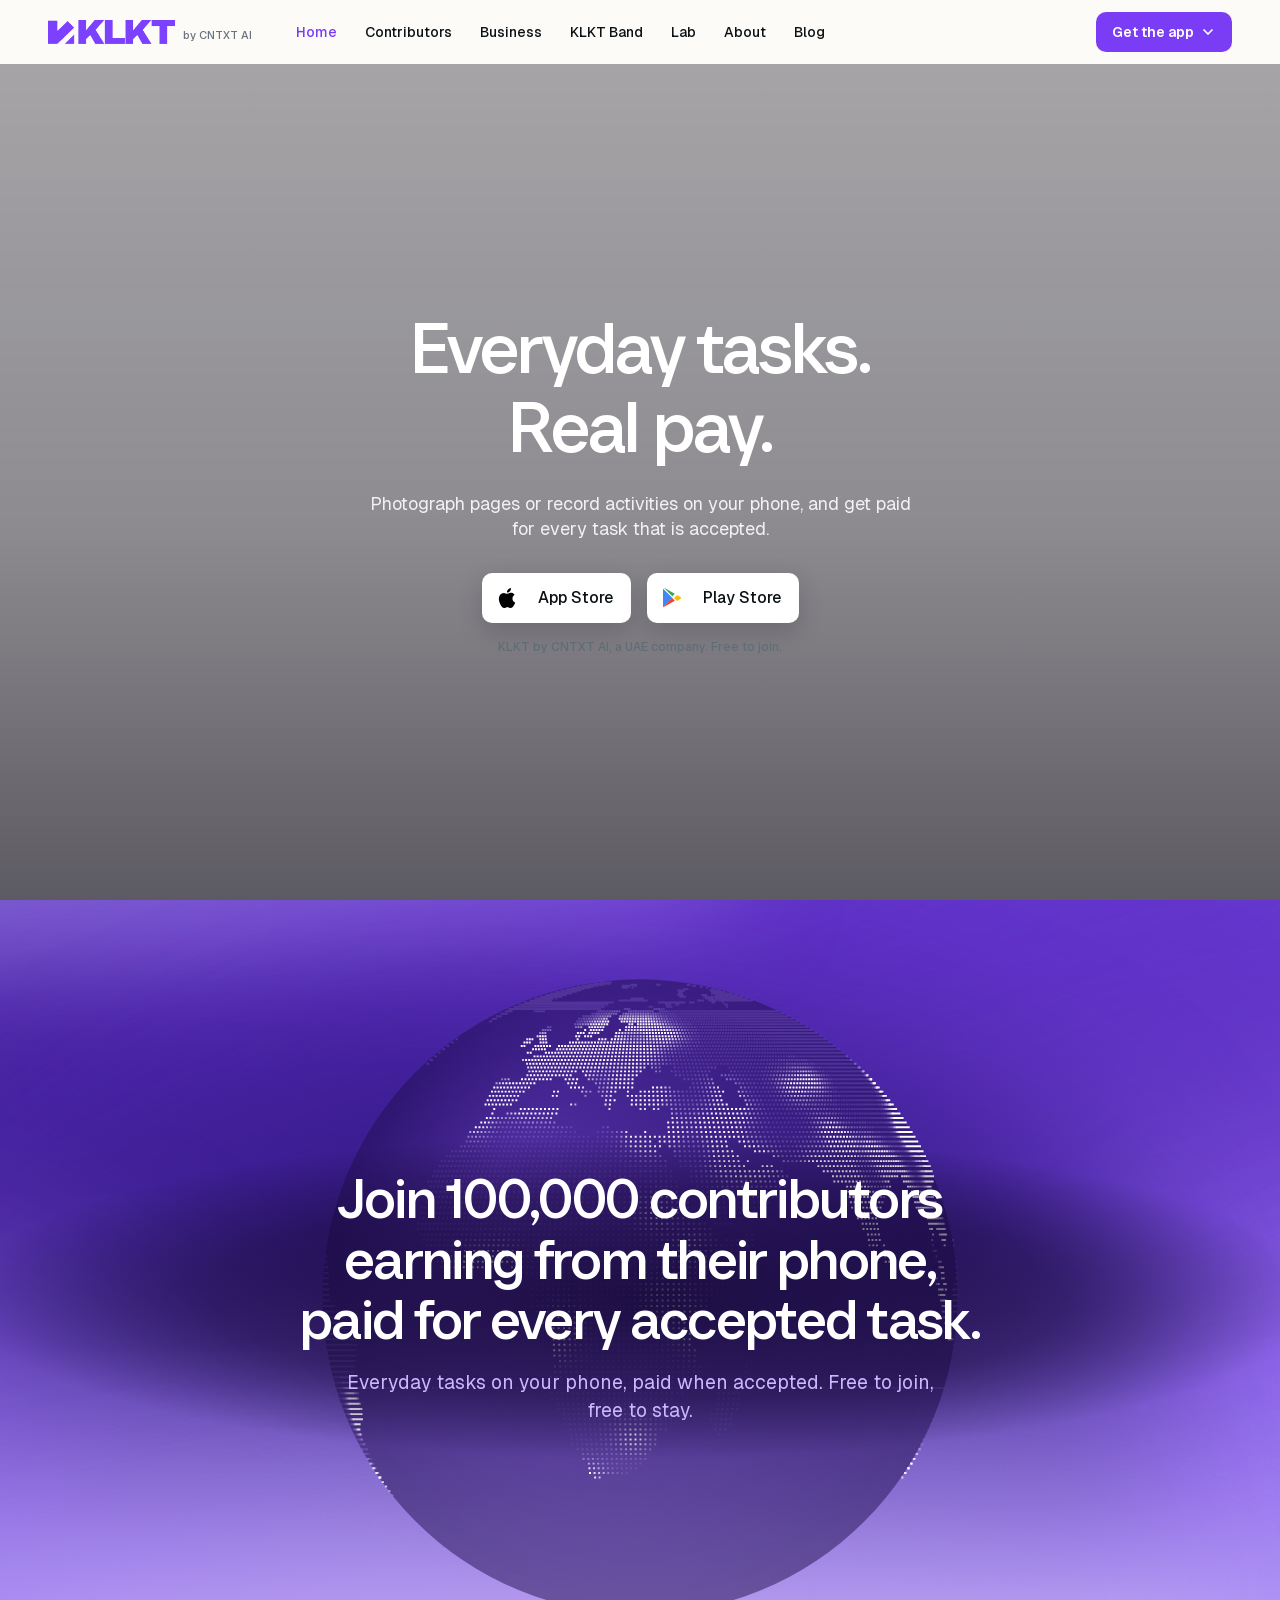
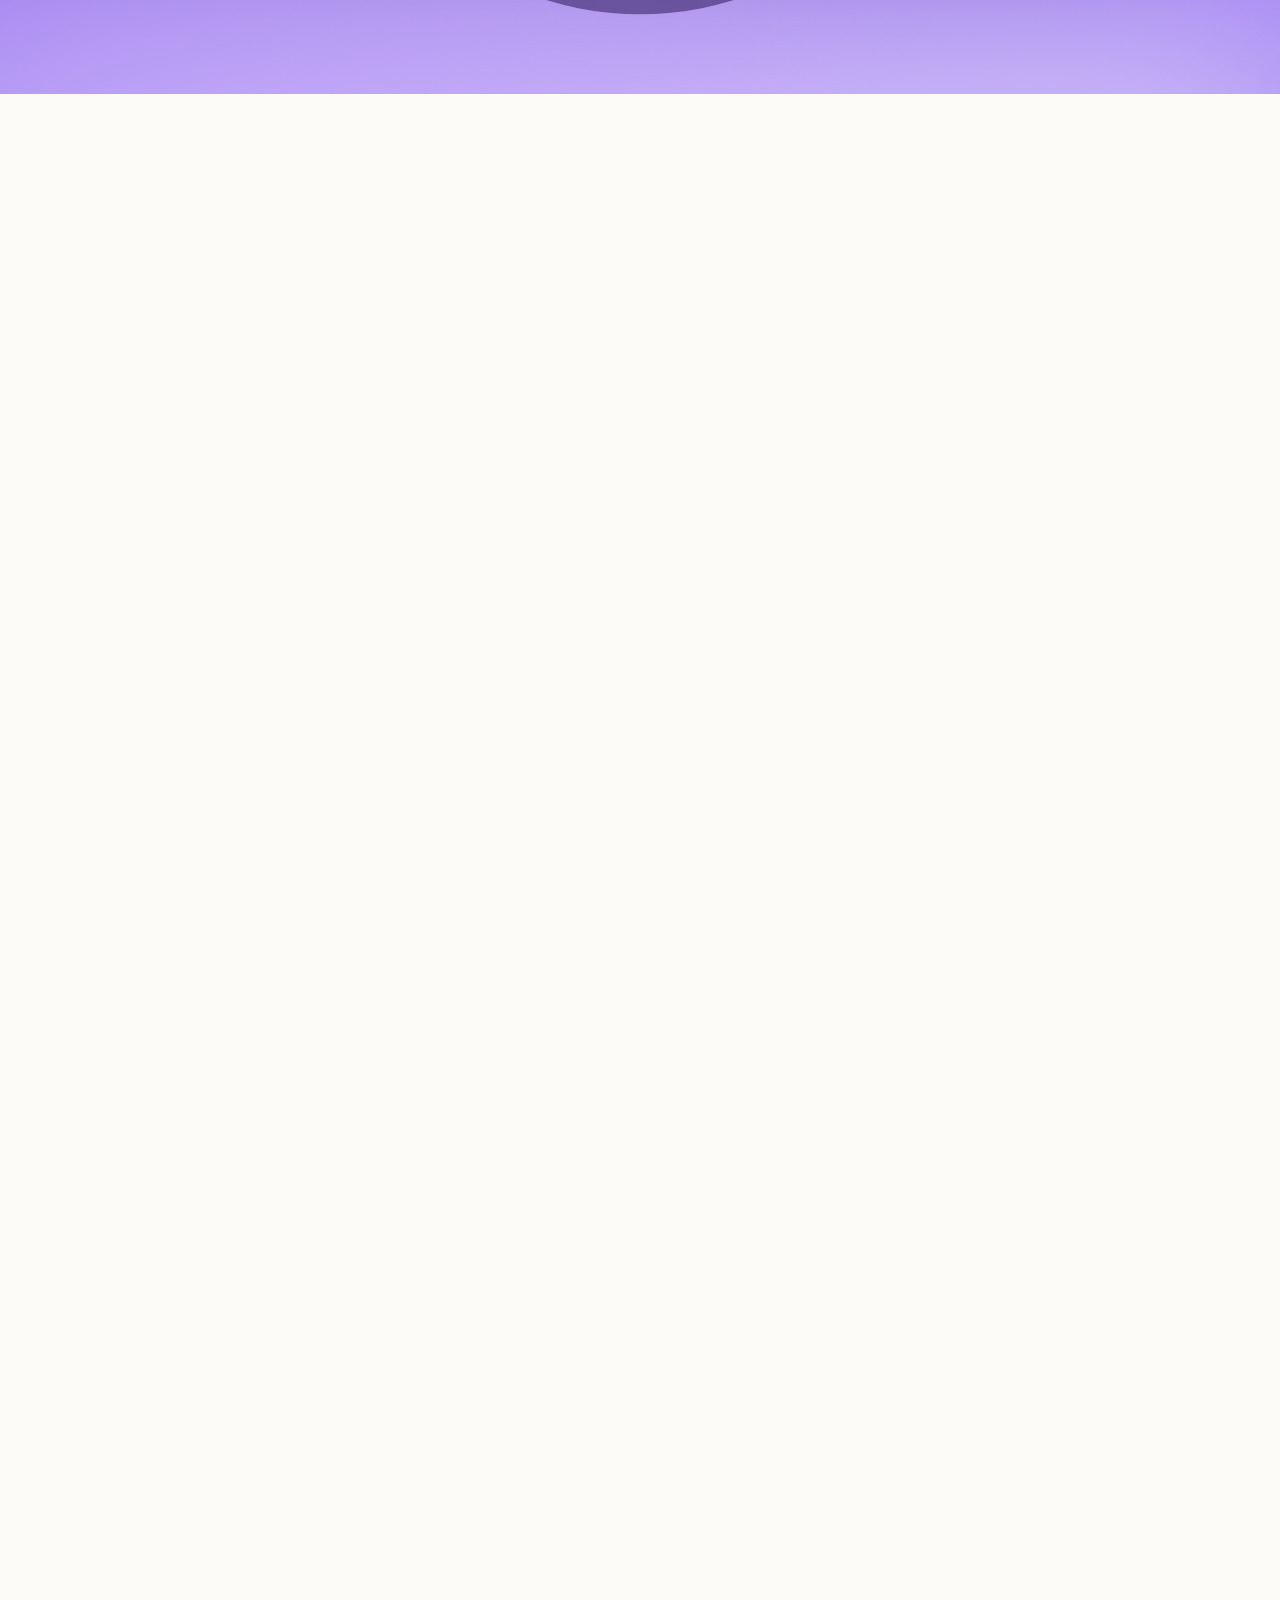
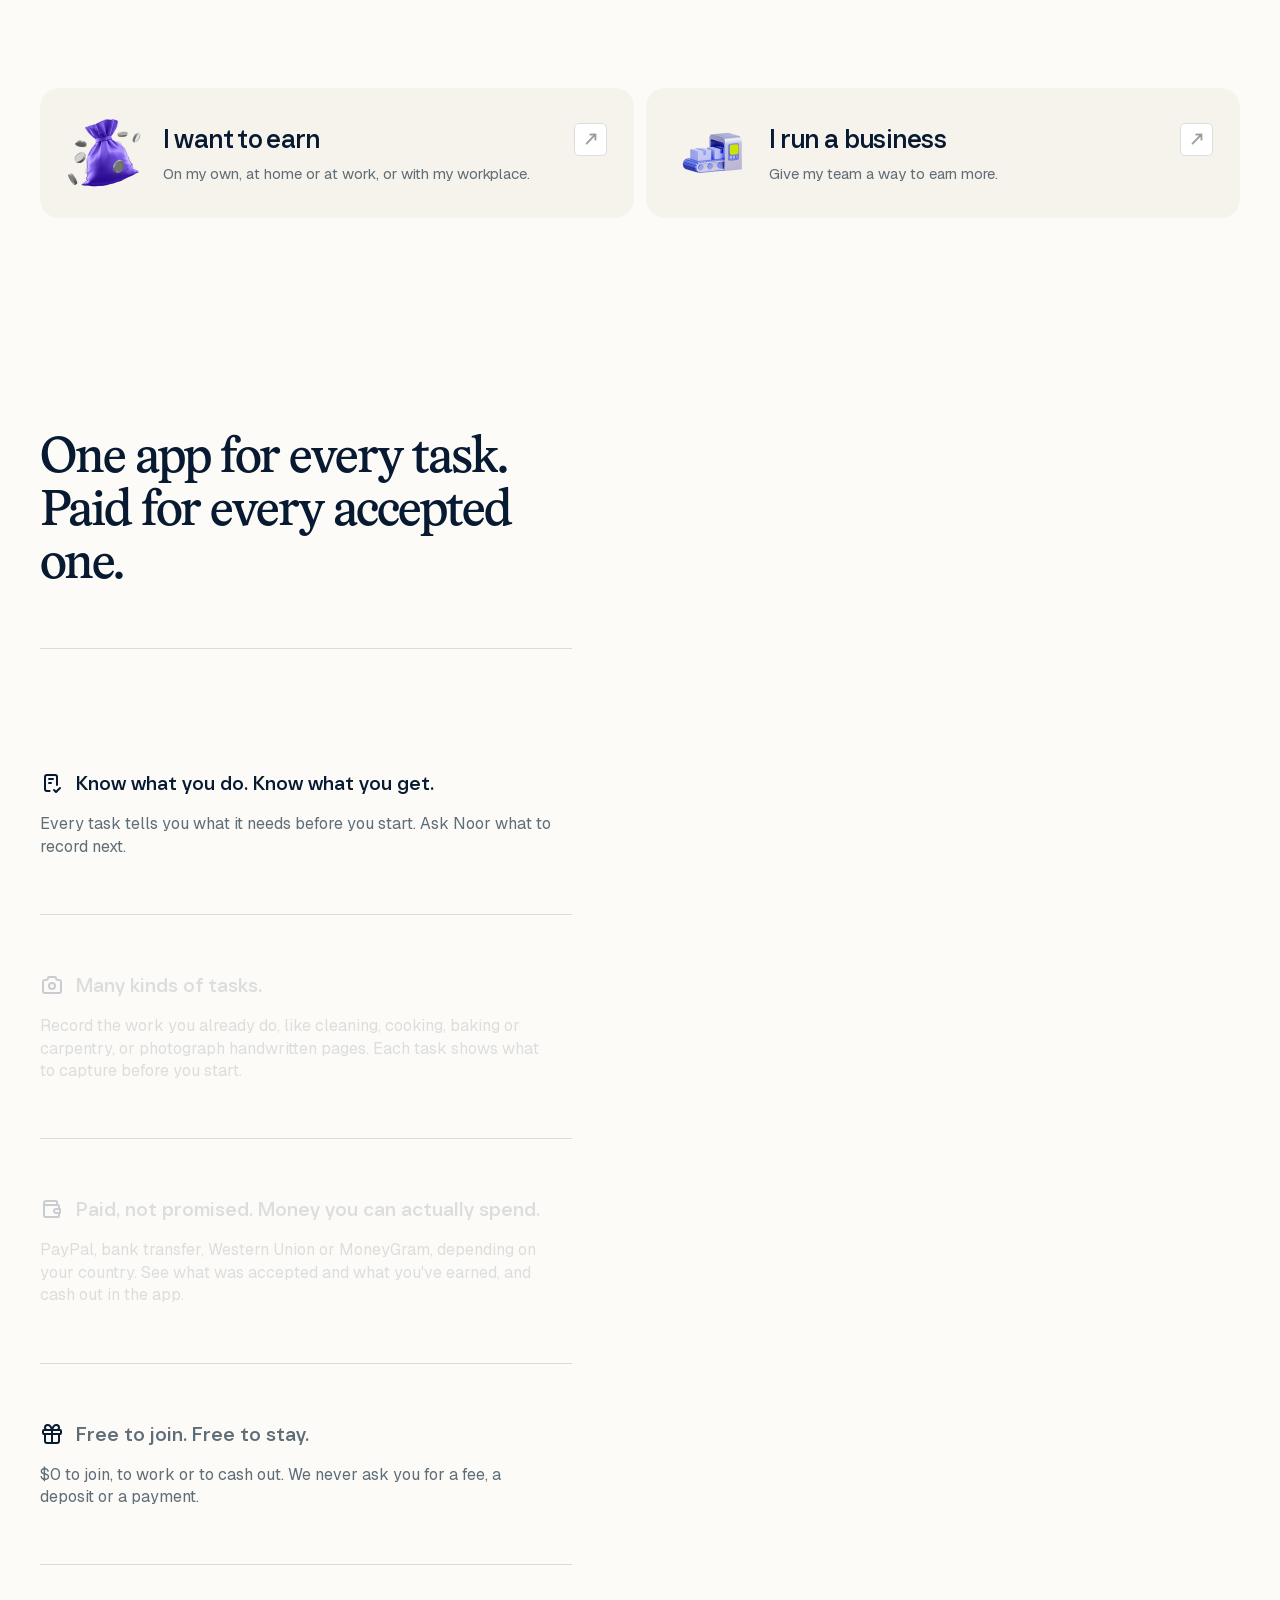
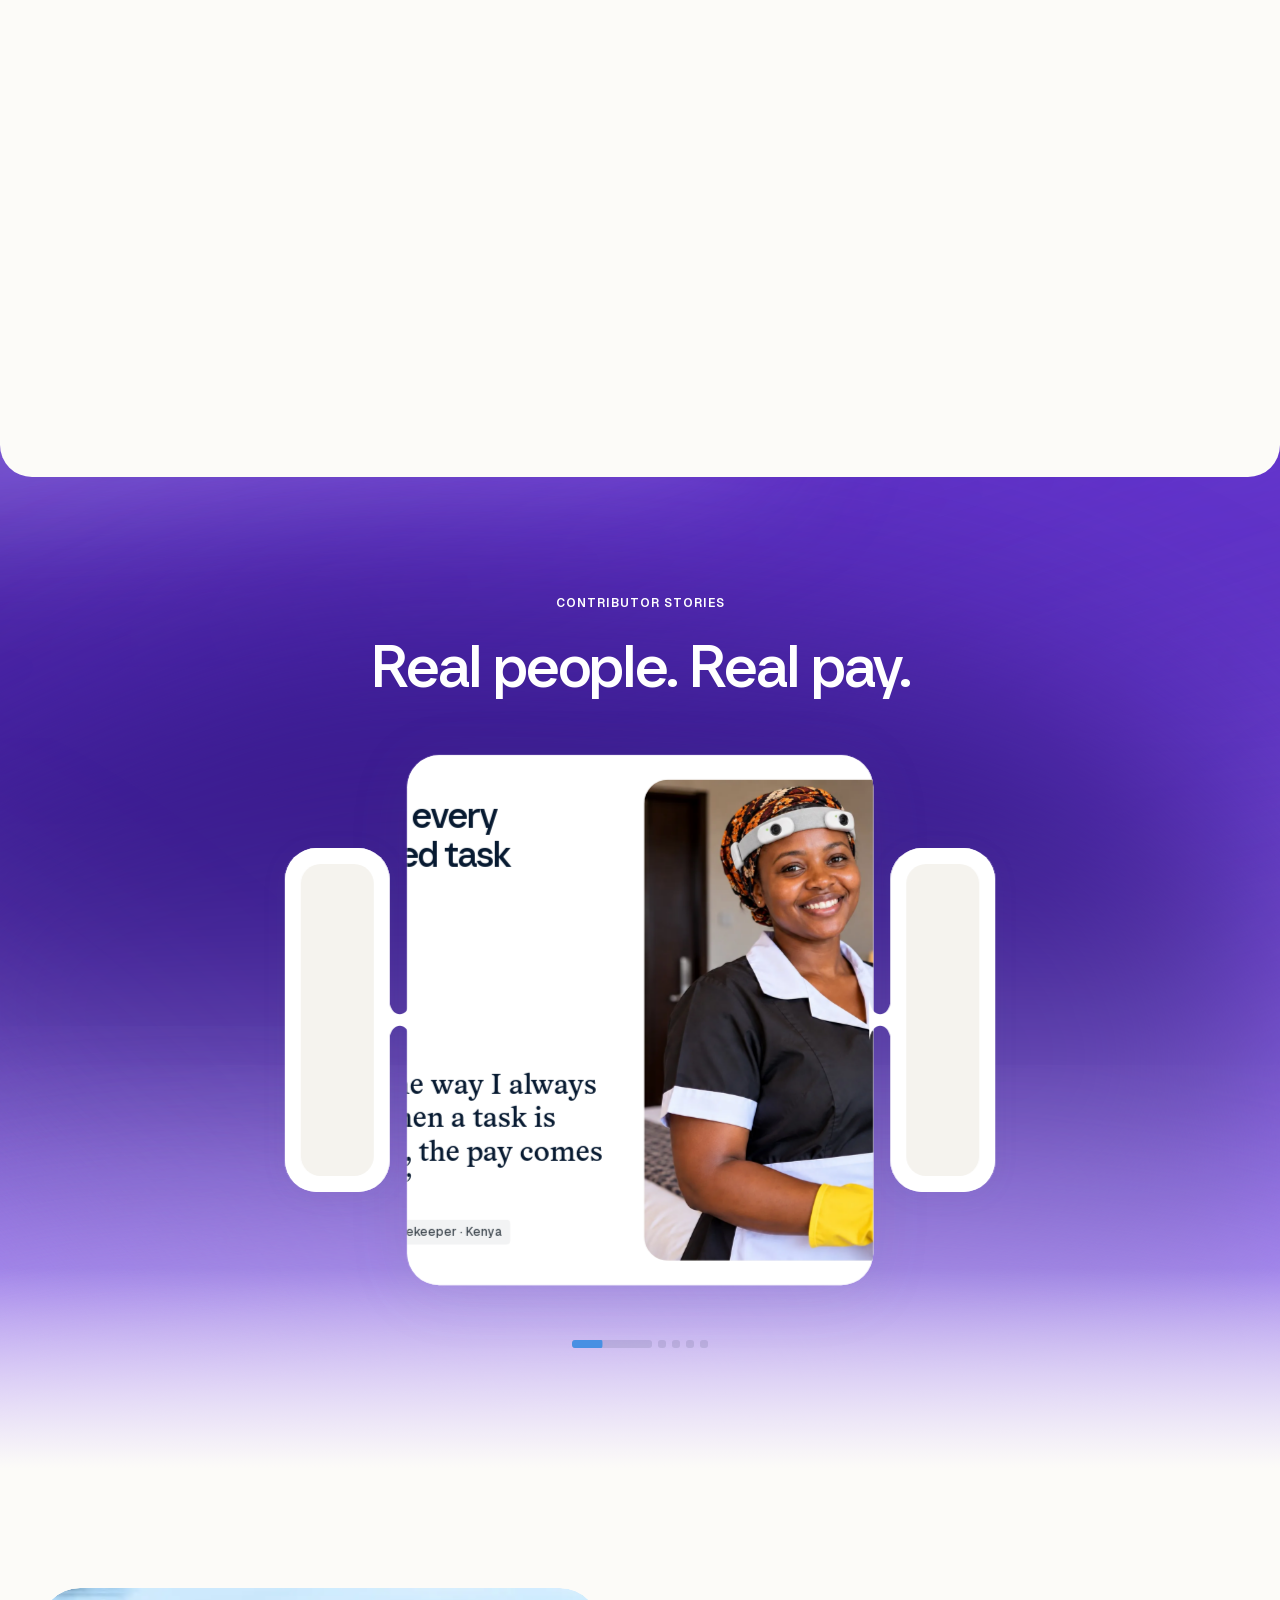
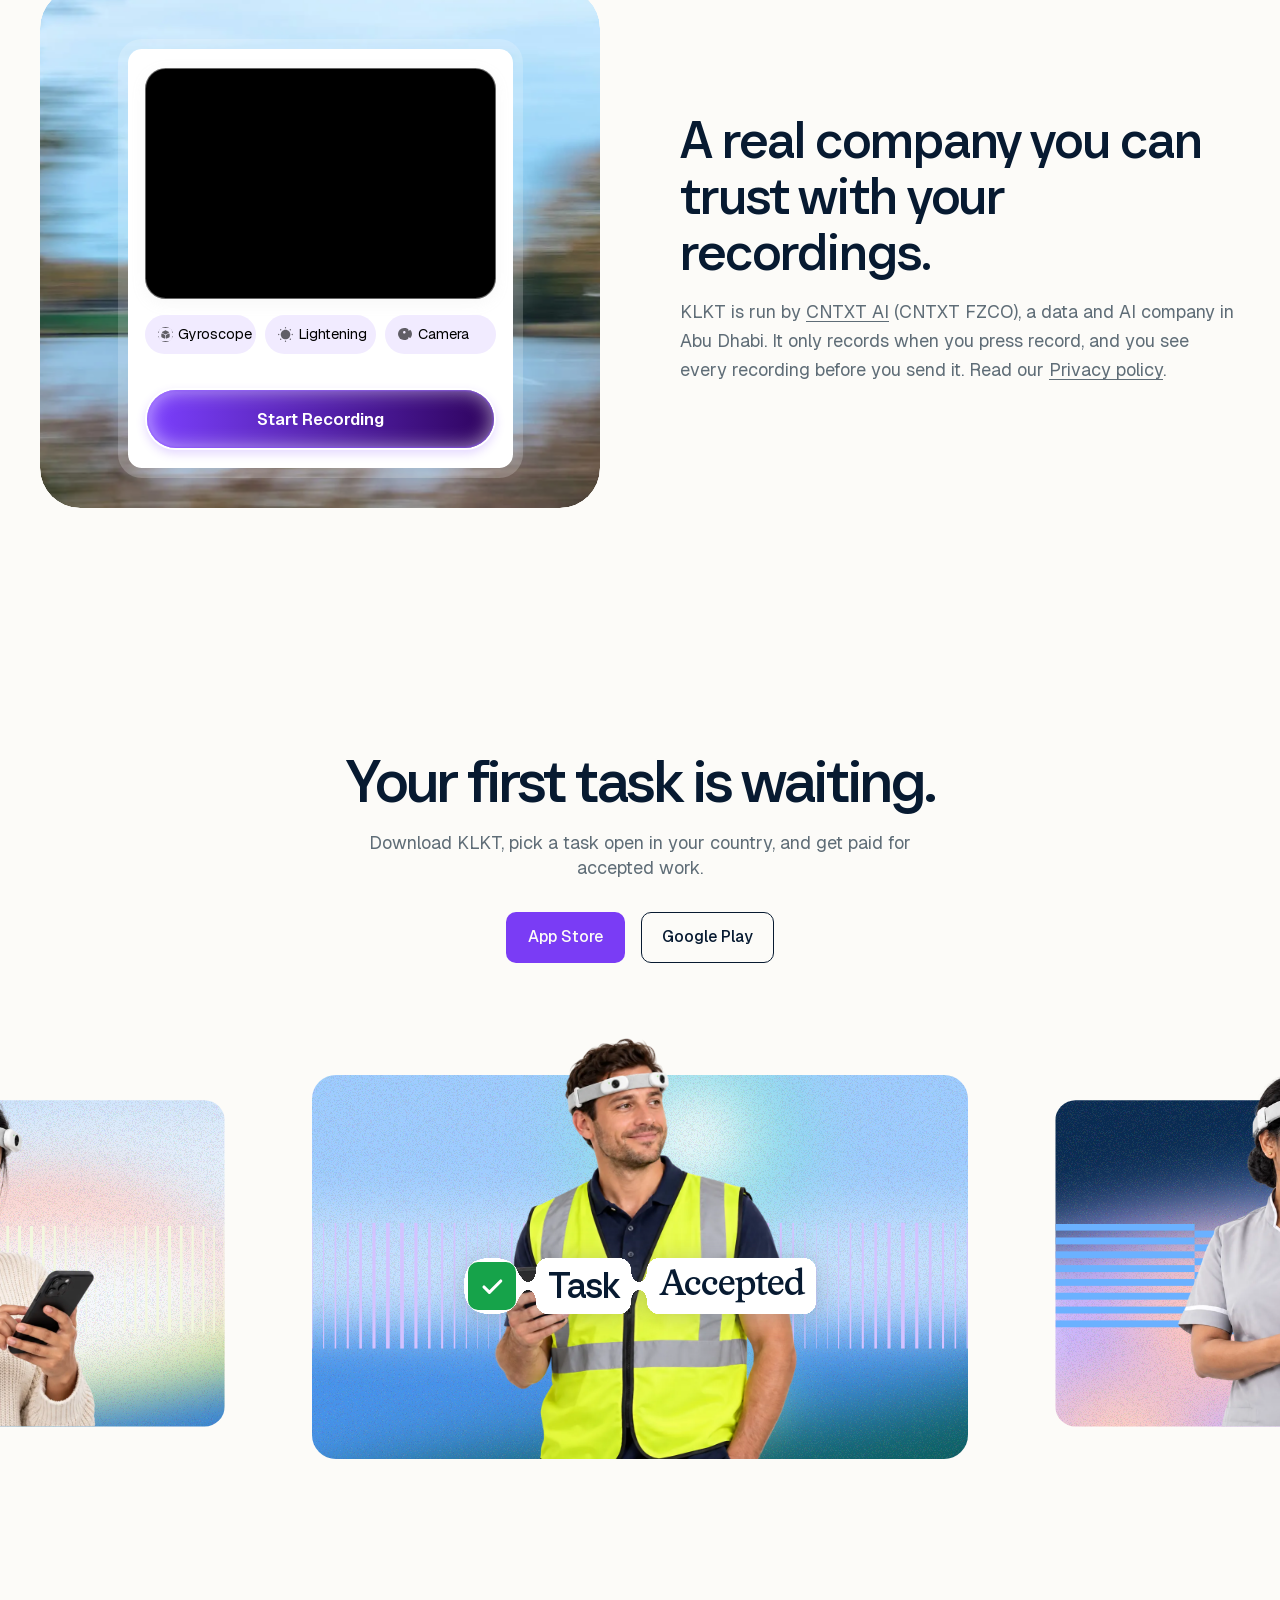
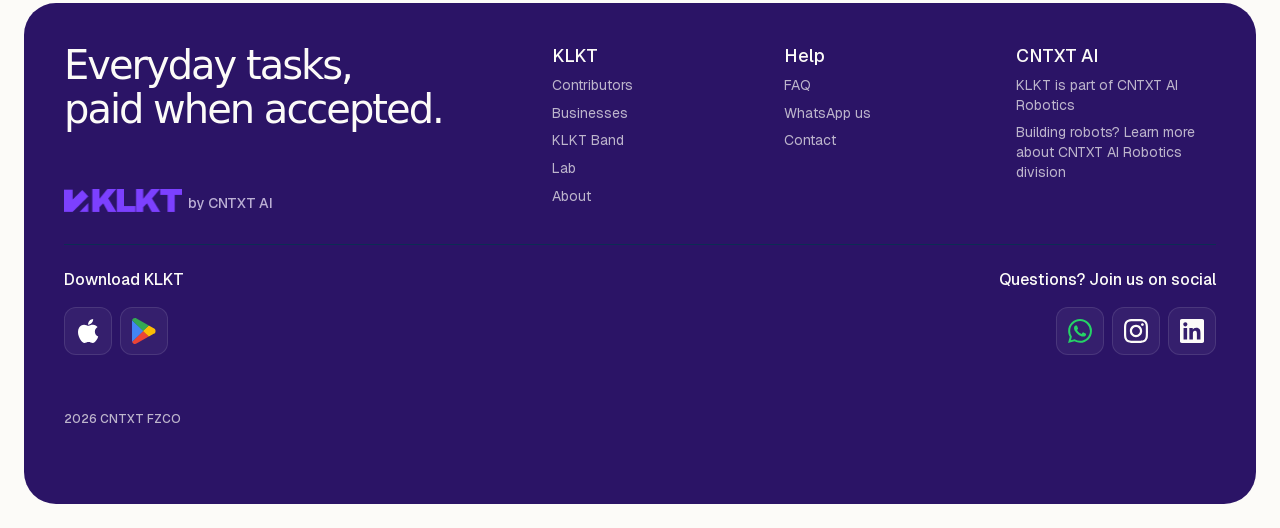
==== commit d9084d3d: "Add the KLKT blog and favicon so posts can be published from one content file. Co-authored-by: Curso" ====
--- a/index.html
+++ b/index.html
@@ -21,7 +21,7 @@
 				m.mazeUniversalSnippetApiKey = e;
 			})(window, document, 'https://snippet.maze.co/maze-universal-loader.js', 'f7d8a032-7fe8-4549-a433-ecbaf290cbaa');
 		</script><script src="https://snippet.maze.co/maze-universal-loader.js?apiKey=f7d8a032-7fe8-4549-a433-ecbaf290cbaa" async=""></script>
-		<meta charset="utf-8"><link rel="icon" href="data:,"><meta name="viewport" content="width=device-width, initial-scale=1.0"><meta name="description" content="Photograph pages or record activities on your phone, and get paid for every task that is accepted. Free to join. Run by CNTXT AI, a UAE company."><meta name="slack-app-id" content="A01L99LFRD1"><title>KLKT by CNTXT AI: Everyday tasks. Real pay.</title><meta name="robots" content="index, follow"><link rel="canonical" href="https://calendly.com"><link rel="alternate" hreflang="x-default" href="https://calendly.com"><link rel="alternate" hreflang="en" href="https://calendly.com"><link rel="alternate" hreflang="fr" href="https://calendly.com/fr"><link rel="alternate" hreflang="es" href="https://calendly.com/es"><link rel="alternate" hreflang="de" href="https://calendly.com/de"><link rel="alternate" hreflang="pt" href="https://calendly.com/pt"><meta property="og:title" content="KLKT by CNTXT AI: Everyday tasks. Real pay."><meta property="og:description" content="Photograph pages or record activities on your phone, and get paid for every task that is accepted. Free to join. Run by CNTXT AI, a UAE company."><meta property="og:url" content="https://calendly.com"><meta property="og:site_name" content="KLKT by CNTXT AI"><meta property="og:image" content="https://calendly.com/media/OgImage-v2.png"><meta property="og:type" content="website"><meta name="twitter:card" content="summary_large_image"><meta name="twitter:title" content="KLKT by CNTXT AI: Everyday tasks. Real pay."><meta name="twitter:description" content="Photograph pages or record activities on your phone, and get paid for every task that is accepted. Free to join. Run by CNTXT AI, a UAE company."><meta name="twitter:image" content="https://calendly.com/media/OgImage-v2.png"><script type="application/ld+json">{"@context":"https://schema.org","@graph":[{"@type":"Organization","@id":"https://calendly.com#organization","name":"Calendly","url":"https://calendly.com","logo":{"@type":"ImageObject","@id":"https://calendly.com#logo","url":"https://calendly.com/media/logo.svg","contentUrl":"https://calendly.com/media/logo.svg"},"sameAs":["https://x.com/calendly","https://www.facebook.com/Calendly","https://www.instagram.com/calendly","https://www.youtube.com/c/Calendly","https://www.linkedin.com/company/calendly/life/lifeatcalendly"]},{"@type":"WebSite","@id":"https://calendly.com#website","url":"https://calendly.com","name":"Calendly","publisher":{"@id":"https://calendly.com#organization"}}]}</script><script>(function(){const sidecarClientKey = "client-P1rPx0qCePYh8uvPAHpIxoJ3PTiKIbrto2nhpxbj4hC";
+		<meta charset="utf-8"><link rel="icon" href="/favicon-32.png" type="image/png" sizes="32x32"><link rel="icon" href="/favicon.png" type="image/png" sizes="512x512"><link rel="apple-touch-icon" href="/apple-touch-icon.png"><meta name="viewport" content="width=device-width, initial-scale=1.0"><meta name="description" content="Photograph pages or record activities on your phone, and get paid for every task that is accepted. Free to join. Run by CNTXT AI, a UAE company."><meta name="slack-app-id" content="A01L99LFRD1"><title>KLKT by CNTXT AI: Everyday tasks. Real pay.</title><meta name="robots" content="index, follow"><link rel="canonical" href="https://calendly.com"><link rel="alternate" hreflang="x-default" href="https://calendly.com"><link rel="alternate" hreflang="en" href="https://calendly.com"><link rel="alternate" hreflang="fr" href="https://calendly.com/fr"><link rel="alternate" hreflang="es" href="https://calendly.com/es"><link rel="alternate" hreflang="de" href="https://calendly.com/de"><link rel="alternate" hreflang="pt" href="https://calendly.com/pt"><meta property="og:title" content="KLKT by CNTXT AI: Everyday tasks. Real pay."><meta property="og:description" content="Photograph pages or record activities on your phone, and get paid for every task that is accepted. Free to join. Run by CNTXT AI, a UAE company."><meta property="og:url" content="https://calendly.com"><meta property="og:site_name" content="KLKT by CNTXT AI"><meta property="og:image" content="https://calendly.com/media/OgImage-v2.png"><meta property="og:type" content="website"><meta name="twitter:card" content="summary_large_image"><meta name="twitter:title" content="KLKT by CNTXT AI: Everyday tasks. Real pay."><meta name="twitter:description" content="Photograph pages or record activities on your phone, and get paid for every task that is accepted. Free to join. Run by CNTXT AI, a UAE company."><meta name="twitter:image" content="https://calendly.com/media/OgImage-v2.png"><script type="application/ld+json">{"@context":"https://schema.org","@graph":[{"@type":"Organization","@id":"https://calendly.com#organization","name":"Calendly","url":"https://calendly.com","logo":{"@type":"ImageObject","@id":"https://calendly.com#logo","url":"https://calendly.com/media/logo.svg","contentUrl":"https://calendly.com/media/logo.svg"},"sameAs":["https://x.com/calendly","https://www.facebook.com/Calendly","https://www.instagram.com/calendly","https://www.youtube.com/c/Calendly","https://www.linkedin.com/company/calendly/life/lifeatcalendly"]},{"@type":"WebSite","@id":"https://calendly.com#website","url":"https://calendly.com","name":"Calendly","publisher":{"@id":"https://calendly.com#organization"}}]}</script><script>(function(){const sidecarClientKey = "client-P1rPx0qCePYh8uvPAHpIxoJ3PTiKIbrto2nhpxbj4hC";
 const sidecarEnvironment = "production";
 const sidecarEnabled = false;
 const sidecarScriptUrl = "";
@@ -4705,6 +4705,7 @@
       <a href="ribbon.html">KLKT Band</a>
       <a href="lab.html">Lab</a>
       <a href="about.html">About</a>
+      <a href="blog.html">Blog</a>
     </nav>
     <div class="klkt-getapp">
       <button type="button" class="klkt-getapp__btn" aria-haspopup="true" aria-expanded="false">Get the app
@@ -5104,6 +5105,7 @@
                   <a href="ribbon.html">KLKT Band</a>
                   <a href="lab.html">Lab</a>
                   <a href="about.html">About</a>
+                  <a href="blog.html">Blog</a>
                   <a href="#faq">FAQ</a>
                 </div>
                 <div class="klkt-footer-custom__column">
